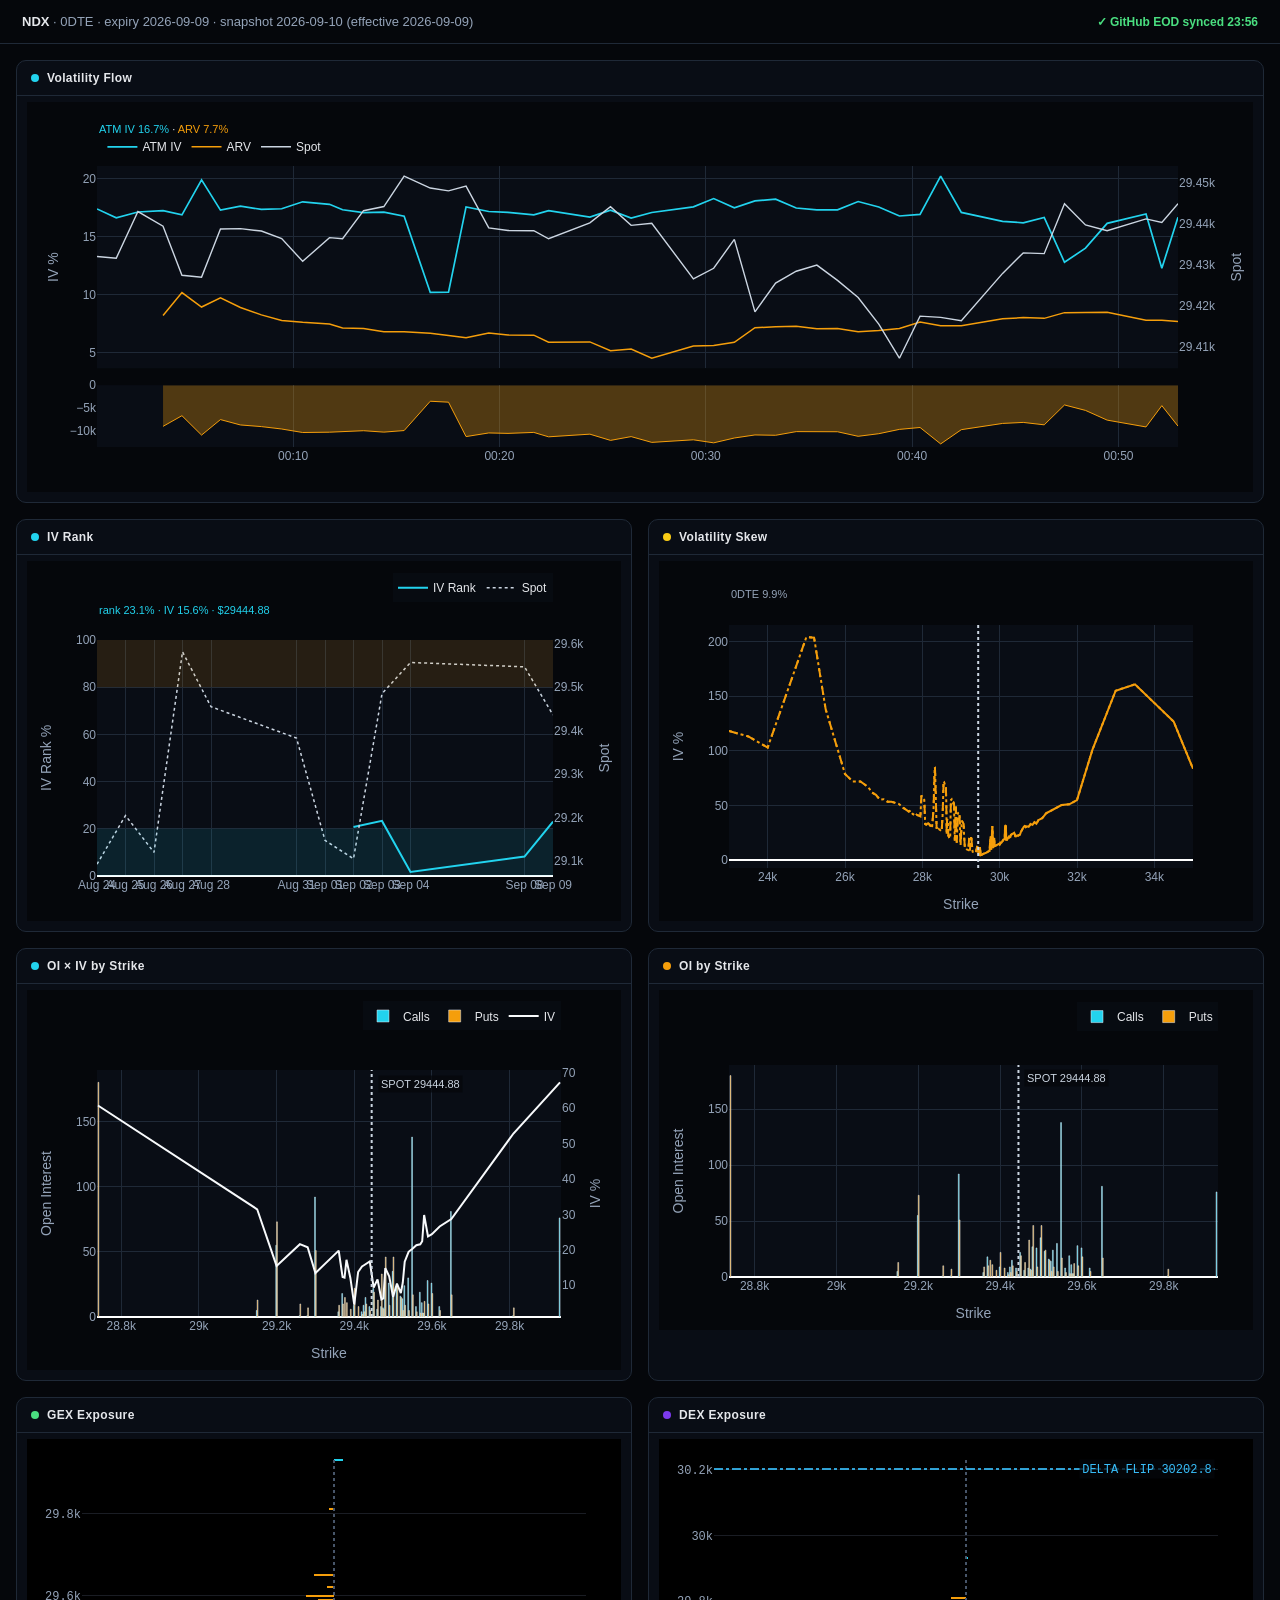
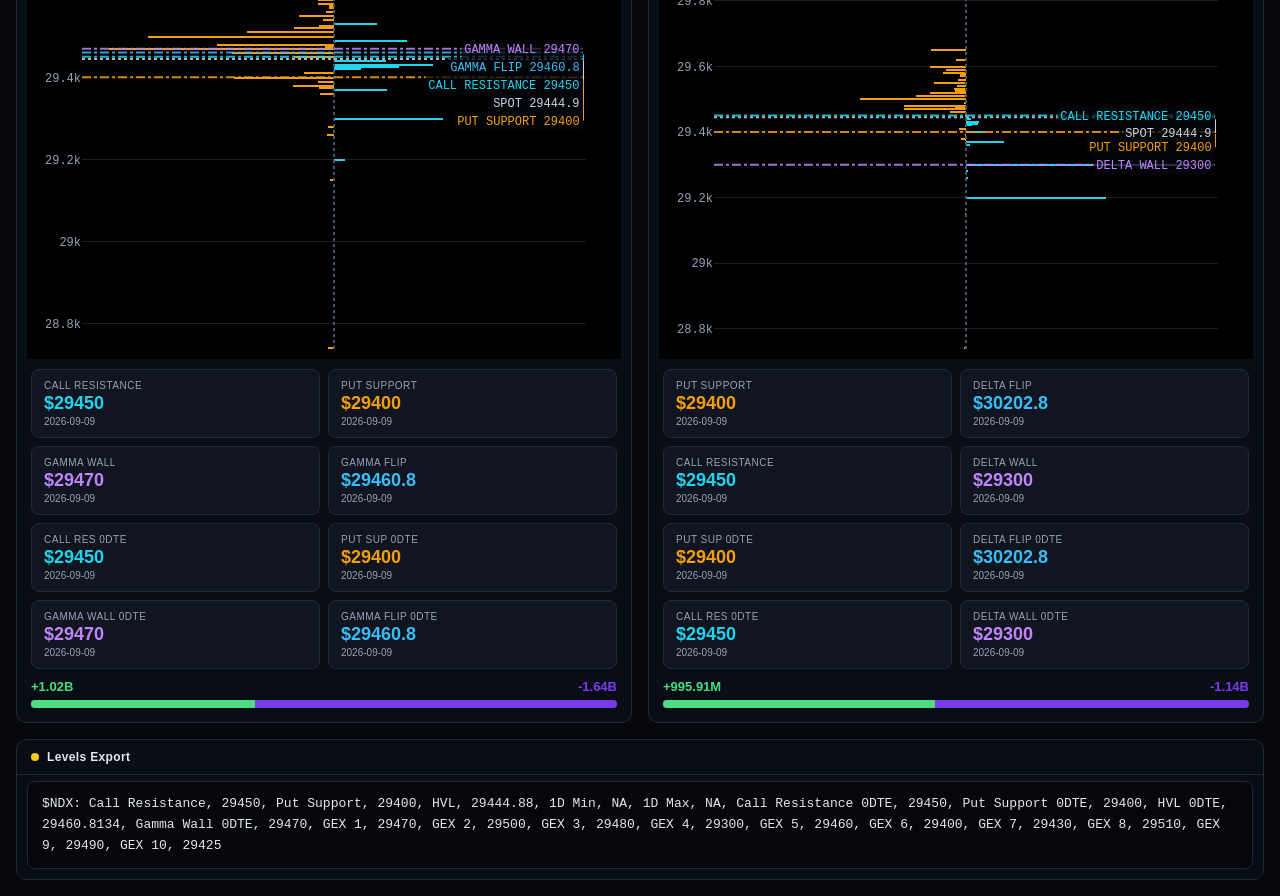
==== dashboard.html @ f83ac9fb "feat: integrate key level summary feature into dashboard - Added key level summary panel to the fron" ====
<!doctype html>
<html>
<head>
<meta charset="utf-8">
<title>NDX Exposure</title>
<style>
  * { box-sizing: border-box; }
  body {
    margin: 0; background: #05070B; color: #E5E7EB;
    font-family: -apple-system, BlinkMacSystemFont, "Segoe UI", sans-serif;
  }
  .topbar {
    display: flex; align-items: center; justify-content: space-between;
    padding: 14px 22px; border-bottom: 1px solid #1F2937;
  }
  .meta { color: #94A3B8; font-size: 13px; }
  .meta b { color: #E5E7EB; }
  .sync-badge { font-size: 12px; font-weight: 600; }
  .panel-grid { padding: 16px; display: flex; flex-direction: column; gap: 16px; }
  .panel-row { display: flex; gap: 16px; }
  .panel-row > .panel { flex: 1; min-width: 0; }
  .panel {
    background: #090D15; border: 1px solid #1F2937; border-radius: 10px;
    overflow: hidden; display: flex; flex-direction: column;
  }
  .panel-header {
    display: flex; align-items: center; gap: 8px; padding: 10px 14px;
    border-bottom: 1px solid #1F2937; font-size: 12px; font-weight: 600;
    letter-spacing: 0.03em; color: #E5E7EB;
  }
  .panel-header .dot { width: 8px; height: 8px; border-radius: 50%; flex-shrink: 0; }
  .panel-body { padding: 6px 10px 10px; }
  .panel-sub { padding: 0 14px 14px; }
  .panel-wide { width: 100%; }
  .cards { display: grid; grid-template-columns: 1fr 1fr; gap: 8px; margin-bottom: 10px; }
  .card {
    background: #10151F; border: 1px solid #1F2937; border-radius: 8px; padding: 10px 12px;
  }
  .card-label { font-size: 10px; color: #94A3B8; letter-spacing: 0.05em; }
  .card-value { font-size: 18px; font-weight: 700; margin-top: 2px; }
  .card-date { font-size: 10px; color: #94A3B8; margin-top: 2px; }
  .balance-labels { display: flex; justify-content: space-between; font-size: 13px; font-weight: 700; }
  .balance-bar {
    height: 8px; border-radius: 4px; background: #7C3AED; margin-top: 6px; overflow: hidden;
  }
  .balance-fill { height: 100%; background: #4ADE80; }
  .export-line {
    margin: 0; padding: 12px 14px; background: #05070B; border: 1px solid #1F2937;
    border-radius: 8px; color: #E5E7EB; font-family: Menlo, Consolas, monospace;
    font-size: 13px; line-height: 1.6; white-space: pre-wrap; overflow-wrap: anywhere;
  }
</style>
</head>
<body>
<div class="topbar">
  <div class="meta"><b>NDX</b> &middot; 0DTE &middot; expiry 2026-09-09 &middot; snapshot 2026-09-10 (effective 2026-09-09)</div>
  <div class="sync-badge" style="color:#4ADE80">&#10003; GitHub EOD synced 23:56</div>
</div>
<div class="panel-grid">
    <div class="panel panel-wide">
      <div class="panel-header"><span class="dot" style="background:#22D3EE"></span>Volatility Flow</div>
      <div class="panel-body"><div>                        <script type="text/javascript">window.PlotlyConfig = {MathJaxConfig: 'local'};</script>
        <script charset="utf-8" src="https://cdn.plot.ly/plotly-2.35.2.min.js"></script>                <div id="vol-flow-plot" class="plotly-graph-div" style="height:390px; width:100%;"></div>            <script type="text/javascript">                                    window.PLOTLYENV=window.PLOTLYENV || {};                                    if (document.getElementById("vol-flow-plot")) {                    Plotly.newPlot(                        "vol-flow-plot",                        [{"hovertemplate":"%{x}\u003cbr\u003eATM IV %{y:.1f}%\u003cextra\u003e\u003c\u002fextra\u003e","line":{"color":"#22D3EE","width":1.7},"mode":"lines","name":"ATM IV","x":["2026-09-10T00:00:30","2026-09-10T00:01:26","2026-09-10T00:02:29","2026-09-10T00:03:42","2026-09-10T00:04:37","2026-09-10T00:05:34","2026-09-10T00:06:29","2026-09-10T00:07:27","2026-09-10T00:08:28","2026-09-10T00:09:27","2026-09-10T00:10:28","2026-09-10T00:11:46","2026-09-10T00:12:24","2026-09-10T00:13:25","2026-09-10T00:14:24","2026-09-10T00:15:23","2026-09-10T00:16:39","2026-09-10T00:17:32","2026-09-10T00:18:23","2026-09-10T00:19:29","2026-09-10T00:20:25","2026-09-10T00:21:40","2026-09-10T00:22:23","2026-09-10T00:24:23","2026-09-10T00:25:23","2026-09-10T00:26:23","2026-09-10T00:27:23","2026-09-10T00:29:24","2026-09-10T00:30:23","2026-09-10T00:31:23","2026-09-10T00:32:23","2026-09-10T00:33:23","2026-09-10T00:34:23","2026-09-10T00:35:23","2026-09-10T00:36:23","2026-09-10T00:37:23","2026-09-10T00:38:23","2026-09-10T00:39:23","2026-09-10T00:40:23","2026-09-10T00:41:23","2026-09-10T00:42:23","2026-09-10T00:44:23","2026-09-10T00:45:23","2026-09-10T00:46:24","2026-09-10T00:47:23","2026-09-10T00:48:24","2026-09-10T00:49:27","2026-09-10T00:51:20","2026-09-10T00:52:06","2026-09-10T00:52:53"],"y":[17.375261738529993,16.612296074512088,17.112423671512154,17.229391045109104,16.86745928698927,19.874608502775192,17.273577041681776,17.61489132031186,17.335773961148938,17.389183915054726,17.98880550111596,17.772321204918637,17.302512053454496,17.064539885437092,17.095519473334548,16.749811951399685,10.181704335844488,10.193685006837546,17.551249361296296,17.15512264550478,17.0816154039722,16.865841199097925,17.226195398006126,16.667225689353824,17.268043655619927,16.589137612848926,17.067431950613617,17.55152690129496,18.267109192758042,17.473407704598777,18.064576095718724,18.212080521766666,17.45190539051402,17.29583657766733,17.291868499182282,18.011658884210483,17.541803165987012,16.765,16.90891199790588,20.202486033768626,17.07634494997353,16.3057596879918,16.182918191629913,16.646688521286144,12.78006467995953,13.995148198703204,16.130812420805743,16.940983039319867,12.25947003334479,16.65905568755346],"type":"scatter"},{"hovertemplate":"%{x}\u003cbr\u003eARV %{y:.1f}%\u003cextra\u003e\u003c\u002fextra\u003e","line":{"color":"#F59E0B","width":1.5},"mode":"lines","name":"ARV","x":["2026-09-10T00:00:30","2026-09-10T00:01:26","2026-09-10T00:02:29","2026-09-10T00:03:42","2026-09-10T00:04:37","2026-09-10T00:05:34","2026-09-10T00:06:29","2026-09-10T00:07:27","2026-09-10T00:08:28","2026-09-10T00:09:27","2026-09-10T00:10:28","2026-09-10T00:11:46","2026-09-10T00:12:24","2026-09-10T00:13:25","2026-09-10T00:14:24","2026-09-10T00:15:23","2026-09-10T00:16:39","2026-09-10T00:17:32","2026-09-10T00:18:23","2026-09-10T00:19:29","2026-09-10T00:20:25","2026-09-10T00:21:40","2026-09-10T00:22:23","2026-09-10T00:24:23","2026-09-10T00:25:23","2026-09-10T00:26:23","2026-09-10T00:27:23","2026-09-10T00:29:24","2026-09-10T00:30:23","2026-09-10T00:31:23","2026-09-10T00:32:23","2026-09-10T00:33:23","2026-09-10T00:34:23","2026-09-10T00:35:23","2026-09-10T00:36:23","2026-09-10T00:37:23","2026-09-10T00:38:23","2026-09-10T00:39:23","2026-09-10T00:40:23","2026-09-10T00:41:23","2026-09-10T00:42:23","2026-09-10T00:44:23","2026-09-10T00:45:23","2026-09-10T00:46:24","2026-09-10T00:47:23","2026-09-10T00:48:24","2026-09-10T00:49:27","2026-09-10T00:51:20","2026-09-10T00:52:06","2026-09-10T00:52:53"],"y":[null,null,null,8.191179451647542,10.170408020954929,8.923153093945446,9.722801691716345,8.885575374718675,8.2473728057895,7.7708511956277535,7.601977450106674,7.456322885678371,7.112448640028243,7.074237631983133,6.7968511651546475,6.792999453829858,6.658381396558623,6.462279261023653,6.269566960946821,6.675572460642802,6.5018928703055385,6.5001286978118396,5.895488301038834,5.917897767088265,5.153663997234018,5.304647210334646,4.51291628262316,5.564133738810121,5.616320371062166,5.879624949633171,7.143059280835352,7.2153366304420565,7.262099085073887,7.05206781046068,7.075060377084149,6.794180053741185,6.891407549247636,7.065841369075546,7.6250507195273585,7.315114079703816,7.314557848200985,7.912434591435816,8.010396063005203,7.945645242388901,8.439403101251132,8.460500130803043,8.465961123506984,7.778257457591188,7.772567933921126,7.6706777259145085],"type":"scatter"},{"hovertemplate":"%{x}\u003cbr\u003eSpot $%{y:.2f}\u003cextra\u003e\u003c\u002fextra\u003e","line":{"color":"#CBD5E1","width":1.4},"mode":"lines","name":"Spot","x":["2026-09-10T00:00:30","2026-09-10T00:01:26","2026-09-10T00:02:29","2026-09-10T00:03:42","2026-09-10T00:04:37","2026-09-10T00:05:34","2026-09-10T00:06:29","2026-09-10T00:07:27","2026-09-10T00:08:28","2026-09-10T00:09:27","2026-09-10T00:10:28","2026-09-10T00:11:46","2026-09-10T00:12:24","2026-09-10T00:13:25","2026-09-10T00:14:24","2026-09-10T00:15:23","2026-09-10T00:16:39","2026-09-10T00:17:32","2026-09-10T00:18:23","2026-09-10T00:19:29","2026-09-10T00:20:25","2026-09-10T00:21:40","2026-09-10T00:22:23","2026-09-10T00:24:23","2026-09-10T00:25:23","2026-09-10T00:26:23","2026-09-10T00:27:23","2026-09-10T00:29:24","2026-09-10T00:30:23","2026-09-10T00:31:23","2026-09-10T00:32:23","2026-09-10T00:33:23","2026-09-10T00:34:23","2026-09-10T00:35:23","2026-09-10T00:36:23","2026-09-10T00:37:23","2026-09-10T00:38:23","2026-09-10T00:39:23","2026-09-10T00:40:23","2026-09-10T00:41:23","2026-09-10T00:42:23","2026-09-10T00:44:23","2026-09-10T00:45:23","2026-09-10T00:46:24","2026-09-10T00:47:23","2026-09-10T00:48:24","2026-09-10T00:49:27","2026-09-10T00:51:20","2026-09-10T00:52:06","2026-09-10T00:52:53"],"y":[29431.96,29431.557,29442.934,29439.35,29427.383,29426.92,29438.682,29438.76,29438.172,29436.322,29430.785,29436.564,29436.297,29443.148,29444.164,29451.592,29448.674,29447.996,29449.156,29438.945,29438.312,29438.254,29436.295,29440.182,29444.115,29439.568,29440.086,29426.49,29429.082,29436.152,29418.44,29425.46,29428.357,29429.855,29426.127,29421.936,29415.459,29407.12,29417.398,29417.092,29416.277,29427.832,29432.844,29432.658,29444.832,29439.672,29438.264,29441.152,29440.28,29444.883],"yaxis":"y2","type":"scatter"},{"fill":"tozeroy","fillcolor":"rgba(245,158,11,0.30)","hoverinfo":"skip","line":{"color":"#F59E0B","width":1},"mode":"lines","name":"ARV - IV","showlegend":false,"x":["2026-09-10T00:00:30","2026-09-10T00:01:26","2026-09-10T00:02:29","2026-09-10T00:03:42","2026-09-10T00:04:37","2026-09-10T00:05:34","2026-09-10T00:06:29","2026-09-10T00:07:27","2026-09-10T00:08:28","2026-09-10T00:09:27","2026-09-10T00:10:28","2026-09-10T00:11:46","2026-09-10T00:12:24","2026-09-10T00:13:25","2026-09-10T00:14:24","2026-09-10T00:15:23","2026-09-10T00:16:39","2026-09-10T00:17:32","2026-09-10T00:18:23","2026-09-10T00:19:29","2026-09-10T00:20:25","2026-09-10T00:21:40","2026-09-10T00:22:23","2026-09-10T00:24:23","2026-09-10T00:25:23","2026-09-10T00:26:23","2026-09-10T00:27:23","2026-09-10T00:29:24","2026-09-10T00:30:23","2026-09-10T00:31:23","2026-09-10T00:32:23","2026-09-10T00:33:23","2026-09-10T00:34:23","2026-09-10T00:35:23","2026-09-10T00:36:23","2026-09-10T00:37:23","2026-09-10T00:38:23","2026-09-10T00:39:23","2026-09-10T00:40:23","2026-09-10T00:41:23","2026-09-10T00:42:23","2026-09-10T00:44:23","2026-09-10T00:45:23","2026-09-10T00:46:24","2026-09-10T00:47:23","2026-09-10T00:48:24","2026-09-10T00:49:27","2026-09-10T00:51:20","2026-09-10T00:52:06","2026-09-10T00:52:53"],"y":[null,null,null,-9038.211593461561,-6697.051266034341,-10951.455408829746,-7550.775349965431,-8729.315945593184,-9088.40115535944,-9618.332719426973,-10386.828051009285,-10315.998319240265,-10190.063413426251,-9990.30225345396,-10298.6683081799,-9956.812497569828,-3523.3229392858652,-3731.4057458138927,-11281.682400349475,-10479.550184861979,-10579.722533666662,-10365.712501286087,-11330.707096967291,-10749.327922265558,-12114.37965838591,-11284.490402514279,-12554.515667990458,-11987.39316248484,-12650.788821695876,-11593.782754965605,-10921.516814883373,-10996.74389132461,-10189.806305440134,-10243.76876720665,-10216.808122098133,-11217.4788304693,-10650.395616739377,-9699.158630924454,-9283.86127837852,-12887.371954064809,-9761.787101772548,-8393.325096555984,-8172.52212862471,-8701.043278897243,-4340.661578708397,-5534.648067900161,-7664.851297298758,-9162.725581728679,-4486.902099423664,-8988.377961638953],"yaxis":"y3","type":"scatter"}],                        {"template":{"data":{"histogram2dcontour":[{"type":"histogram2dcontour","colorbar":{"outlinewidth":0,"ticks":""},"colorscale":[[0.0,"#0d0887"],[0.1111111111111111,"#46039f"],[0.2222222222222222,"#7201a8"],[0.3333333333333333,"#9c179e"],[0.4444444444444444,"#bd3786"],[0.5555555555555556,"#d8576b"],[0.6666666666666666,"#ed7953"],[0.7777777777777778,"#fb9f3a"],[0.8888888888888888,"#fdca26"],[1.0,"#f0f921"]]}],"choropleth":[{"type":"choropleth","colorbar":{"outlinewidth":0,"ticks":""}}],"histogram2d":[{"type":"histogram2d","colorbar":{"outlinewidth":0,"ticks":""},"colorscale":[[0.0,"#0d0887"],[0.1111111111111111,"#46039f"],[0.2222222222222222,"#7201a8"],[0.3333333333333333,"#9c179e"],[0.4444444444444444,"#bd3786"],[0.5555555555555556,"#d8576b"],[0.6666666666666666,"#ed7953"],[0.7777777777777778,"#fb9f3a"],[0.8888888888888888,"#fdca26"],[1.0,"#f0f921"]]}],"heatmap":[{"type":"heatmap","colorbar":{"outlinewidth":0,"ticks":""},"colorscale":[[0.0,"#0d0887"],[0.1111111111111111,"#46039f"],[0.2222222222222222,"#7201a8"],[0.3333333333333333,"#9c179e"],[0.4444444444444444,"#bd3786"],[0.5555555555555556,"#d8576b"],[0.6666666666666666,"#ed7953"],[0.7777777777777778,"#fb9f3a"],[0.8888888888888888,"#fdca26"],[1.0,"#f0f921"]]}],"heatmapgl":[{"type":"heatmapgl","colorbar":{"outlinewidth":0,"ticks":""},"colorscale":[[0.0,"#0d0887"],[0.1111111111111111,"#46039f"],[0.2222222222222222,"#7201a8"],[0.3333333333333333,"#9c179e"],[0.4444444444444444,"#bd3786"],[0.5555555555555556,"#d8576b"],[0.6666666666666666,"#ed7953"],[0.7777777777777778,"#fb9f3a"],[0.8888888888888888,"#fdca26"],[1.0,"#f0f921"]]}],"contourcarpet":[{"type":"contourcarpet","colorbar":{"outlinewidth":0,"ticks":""}}],"contour":[{"type":"contour","colorbar":{"outlinewidth":0,"ticks":""},"colorscale":[[0.0,"#0d0887"],[0.1111111111111111,"#46039f"],[0.2222222222222222,"#7201a8"],[0.3333333333333333,"#9c179e"],[0.4444444444444444,"#bd3786"],[0.5555555555555556,"#d8576b"],[0.6666666666666666,"#ed7953"],[0.7777777777777778,"#fb9f3a"],[0.8888888888888888,"#fdca26"],[1.0,"#f0f921"]]}],"surface":[{"type":"surface","colorbar":{"outlinewidth":0,"ticks":""},"colorscale":[[0.0,"#0d0887"],[0.1111111111111111,"#46039f"],[0.2222222222222222,"#7201a8"],[0.3333333333333333,"#9c179e"],[0.4444444444444444,"#bd3786"],[0.5555555555555556,"#d8576b"],[0.6666666666666666,"#ed7953"],[0.7777777777777778,"#fb9f3a"],[0.8888888888888888,"#fdca26"],[1.0,"#f0f921"]]}],"mesh3d":[{"type":"mesh3d","colorbar":{"outlinewidth":0,"ticks":""}}],"scatter":[{"fillpattern":{"fillmode":"overlay","size":10,"solidity":0.2},"type":"scatter"}],"parcoords":[{"type":"parcoords","line":{"colorbar":{"outlinewidth":0,"ticks":""}}}],"scatterpolargl":[{"type":"scatterpolargl","marker":{"colorbar":{"outlinewidth":0,"ticks":""}}}],"bar":[{"error_x":{"color":"#2a3f5f"},"error_y":{"color":"#2a3f5f"},"marker":{"line":{"color":"#E5ECF6","width":0.5},"pattern":{"fillmode":"overlay","size":10,"solidity":0.2}},"type":"bar"}],"scattergeo":[{"type":"scattergeo","marker":{"colorbar":{"outlinewidth":0,"ticks":""}}}],"scatterpolar":[{"type":"scatterpolar","marker":{"colorbar":{"outlinewidth":0,"ticks":""}}}],"histogram":[{"marker":{"pattern":{"fillmode":"overlay","size":10,"solidity":0.2}},"type":"histogram"}],"scattergl":[{"type":"scattergl","marker":{"colorbar":{"outlinewidth":0,"ticks":""}}}],"scatter3d":[{"type":"scatter3d","line":{"colorbar":{"outlinewidth":0,"ticks":""}},"marker":{"colorbar":{"outlinewidth":0,"ticks":""}}}],"scattermapbox":[{"type":"scattermapbox","marker":{"colorbar":{"outlinewidth":0,"ticks":""}}}],"scatterternary":[{"type":"scatterternary","marker":{"colorbar":{"outlinewidth":0,"ticks":""}}}],"scattercarpet":[{"type":"scattercarpet","marker":{"colorbar":{"outlinewidth":0,"ticks":""}}}],"carpet":[{"aaxis":{"endlinecolor":"#2a3f5f","gridcolor":"white","linecolor":"white","minorgridcolor":"white","startlinecolor":"#2a3f5f"},"baxis":{"endlinecolor":"#2a3f5f","gridcolor":"white","linecolor":"white","minorgridcolor":"white","startlinecolor":"#2a3f5f"},"type":"carpet"}],"table":[{"cells":{"fill":{"color":"#EBF0F8"},"line":{"color":"white"}},"header":{"fill":{"color":"#C8D4E3"},"line":{"color":"white"}},"type":"table"}],"barpolar":[{"marker":{"line":{"color":"#E5ECF6","width":0.5},"pattern":{"fillmode":"overlay","size":10,"solidity":0.2}},"type":"barpolar"}],"pie":[{"automargin":true,"type":"pie"}]},"layout":{"autotypenumbers":"strict","colorway":["#636efa","#EF553B","#00cc96","#ab63fa","#FFA15A","#19d3f3","#FF6692","#B6E880","#FF97FF","#FECB52"],"font":{"color":"#2a3f5f"},"hovermode":"closest","hoverlabel":{"align":"left"},"paper_bgcolor":"white","plot_bgcolor":"#E5ECF6","polar":{"bgcolor":"#E5ECF6","angularaxis":{"gridcolor":"white","linecolor":"white","ticks":""},"radialaxis":{"gridcolor":"white","linecolor":"white","ticks":""}},"ternary":{"bgcolor":"#E5ECF6","aaxis":{"gridcolor":"white","linecolor":"white","ticks":""},"baxis":{"gridcolor":"white","linecolor":"white","ticks":""},"caxis":{"gridcolor":"white","linecolor":"white","ticks":""}},"coloraxis":{"colorbar":{"outlinewidth":0,"ticks":""}},"colorscale":{"sequential":[[0.0,"#0d0887"],[0.1111111111111111,"#46039f"],[0.2222222222222222,"#7201a8"],[0.3333333333333333,"#9c179e"],[0.4444444444444444,"#bd3786"],[0.5555555555555556,"#d8576b"],[0.6666666666666666,"#ed7953"],[0.7777777777777778,"#fb9f3a"],[0.8888888888888888,"#fdca26"],[1.0,"#f0f921"]],"sequentialminus":[[0.0,"#0d0887"],[0.1111111111111111,"#46039f"],[0.2222222222222222,"#7201a8"],[0.3333333333333333,"#9c179e"],[0.4444444444444444,"#bd3786"],[0.5555555555555556,"#d8576b"],[0.6666666666666666,"#ed7953"],[0.7777777777777778,"#fb9f3a"],[0.8888888888888888,"#fdca26"],[1.0,"#f0f921"]],"diverging":[[0,"#8e0152"],[0.1,"#c51b7d"],[0.2,"#de77ae"],[0.3,"#f1b6da"],[0.4,"#fde0ef"],[0.5,"#f7f7f7"],[0.6,"#e6f5d0"],[0.7,"#b8e186"],[0.8,"#7fbc41"],[0.9,"#4d9221"],[1,"#276419"]]},"xaxis":{"gridcolor":"white","linecolor":"white","ticks":"","title":{"standoff":15},"zerolinecolor":"white","automargin":true,"zerolinewidth":2},"yaxis":{"gridcolor":"white","linecolor":"white","ticks":"","title":{"standoff":15},"zerolinecolor":"white","automargin":true,"zerolinewidth":2},"scene":{"xaxis":{"backgroundcolor":"#E5ECF6","gridcolor":"white","linecolor":"white","showbackground":true,"ticks":"","zerolinecolor":"white","gridwidth":2},"yaxis":{"backgroundcolor":"#E5ECF6","gridcolor":"white","linecolor":"white","showbackground":true,"ticks":"","zerolinecolor":"white","gridwidth":2},"zaxis":{"backgroundcolor":"#E5ECF6","gridcolor":"white","linecolor":"white","showbackground":true,"ticks":"","zerolinecolor":"white","gridwidth":2}},"shapedefaults":{"line":{"color":"#2a3f5f"}},"annotationdefaults":{"arrowcolor":"#2a3f5f","arrowhead":0,"arrowwidth":1},"geo":{"bgcolor":"white","landcolor":"#E5ECF6","subunitcolor":"white","showland":true,"showlakes":true,"lakecolor":"white"},"title":{"x":0.05},"mapbox":{"style":"light"}}},"annotations":[{"font":{"size":11},"showarrow":false,"text":"\u003cspan style='color:#22D3EE'\u003eATM IV 16.7%\u003c\u002fspan\u003e · \u003cspan style='color:#F59E0B'\u003eARV 7.7%\u003c\u002fspan\u003e","x":0,"xanchor":"left","xref":"paper","y":1.16,"yref":"paper"}],"title":{"font":{"color":"#E5E7EB","size":13},"text":"","x":0},"font":{"color":"#E5E7EB"},"margin":{"l":70,"r":60,"t":64,"b":45},"hoverlabel":{"font":{"color":"#E5E7EB"},"bgcolor":"rgba(5,7,11,0.9)"},"legend":{"orientation":"h","x":0.005,"xanchor":"left","y":1.12,"bgcolor":"rgba(0,0,0,0)"},"xaxis":{"gridcolor":"#1F2937","color":"#94A3B8","title":{},"tickformat":"%H:%M","tickangle":0,"nticks":9,"anchor":"y3"},"yaxis":{"gridcolor":"#1F2937","color":"#94A3B8","title":{"text":"IV %"},"domain":[0.28,1]},"yaxis2":{"title":{"text":"Spot"},"overlaying":"y","side":"right","color":"#94A3B8","showgrid":false,"domain":[0.28,1]},"yaxis3":{"title":{"text":""},"domain":[0,0.22],"color":"#94A3B8","showgrid":false,"zeroline":false},"paper_bgcolor":"#05070B","plot_bgcolor":"#090D15","height":390,"hovermode":"x unified","dragmode":"pan","showlegend":true},                        {"displaylogo": false, "displayModeBar": false, "scrollZoom": true, "modeBarButtonsToRemove": ["lasso2d", "select2d"], "responsive": true}                    )                };                            </script>        </div></div>
    </div>
    <div class="panel-row">
      <div class="panel">
        <div class="panel-header"><span class="dot" style="background:#22D3EE"></span>IV Rank</div>
        <div class="panel-body"><div>                            <div id="iv-rank-plot" class="plotly-graph-div" style="height:360px; width:100%;"></div>            <script type="text/javascript">                                    window.PLOTLYENV=window.PLOTLYENV || {};                                    if (document.getElementById("iv-rank-plot")) {                    Plotly.newPlot(                        "iv-rank-plot",                        [{"customdata":[[17.312574775882755,29092.135,null,"Aug 24"],[14.19150292044386,29204.291,null,"Aug 25"],[17.474022527589593,29119.418,null,"Aug 26"],[17.298161429451063,29581.55,null,"Aug 27"],[27.945888736354828,29454.959,null,"Aug 28"],[16.308429773479773,29382.773,null,"Aug 31"],[21.68783606502413,29147.05,null,"Sep 01"],[17.04327915983138,29104.717,20.73357747525597,"Sep 02"],[17.40313714126219,29485.088,23.349891909409255,"Sep 03"],[14.431433986901004,29556.93,1.7443968030880281,"Sep 04"],[15.325065155018427,29546.93,8.241460213099964,"Sep 08"],[17.364636522261097,29436.1,23.06997669170063,"Sep 09"]],"hovertemplate":"%{customdata[3]}\u003cextra\u003e\u003c\u002fextra\u003e","line":{"color":"#22D3EE","width":2},"mode":"lines","name":"IV Rank","x":["2026-08-24T00:00:00","2026-08-25T00:00:00","2026-08-26T00:00:00","2026-08-27T00:00:00","2026-08-28T00:00:00","2026-08-31T00:00:00","2026-09-01T00:00:00","2026-09-02T00:00:00","2026-09-03T00:00:00","2026-09-04T00:00:00","2026-09-08T00:00:00","2026-09-09T00:00:00"],"y":[null,null,null,null,null,null,null,20.73357747525597,23.349891909409255,1.7443968030880281,8.241460213099964,23.06997669170063],"type":"scatter"},{"hoverinfo":"skip","line":{"color":"#CBD5E1","dash":"dot","width":1.5},"mode":"lines","name":"Spot","x":["2026-08-24T00:00:00","2026-08-25T00:00:00","2026-08-26T00:00:00","2026-08-27T00:00:00","2026-08-28T00:00:00","2026-08-31T00:00:00","2026-09-01T00:00:00","2026-09-02T00:00:00","2026-09-03T00:00:00","2026-09-04T00:00:00","2026-09-08T00:00:00","2026-09-09T00:00:00"],"y":[29092.135,29204.291,29119.418,29581.55,29454.959,29382.773,29147.05,29104.717,29485.088,29556.93,29546.93,29436.1],"yaxis":"y2","type":"scatter"}],                        {"template":{"data":{"histogram2dcontour":[{"type":"histogram2dcontour","colorbar":{"outlinewidth":0,"ticks":""},"colorscale":[[0.0,"#0d0887"],[0.1111111111111111,"#46039f"],[0.2222222222222222,"#7201a8"],[0.3333333333333333,"#9c179e"],[0.4444444444444444,"#bd3786"],[0.5555555555555556,"#d8576b"],[0.6666666666666666,"#ed7953"],[0.7777777777777778,"#fb9f3a"],[0.8888888888888888,"#fdca26"],[1.0,"#f0f921"]]}],"choropleth":[{"type":"choropleth","colorbar":{"outlinewidth":0,"ticks":""}}],"histogram2d":[{"type":"histogram2d","colorbar":{"outlinewidth":0,"ticks":""},"colorscale":[[0.0,"#0d0887"],[0.1111111111111111,"#46039f"],[0.2222222222222222,"#7201a8"],[0.3333333333333333,"#9c179e"],[0.4444444444444444,"#bd3786"],[0.5555555555555556,"#d8576b"],[0.6666666666666666,"#ed7953"],[0.7777777777777778,"#fb9f3a"],[0.8888888888888888,"#fdca26"],[1.0,"#f0f921"]]}],"heatmap":[{"type":"heatmap","colorbar":{"outlinewidth":0,"ticks":""},"colorscale":[[0.0,"#0d0887"],[0.1111111111111111,"#46039f"],[0.2222222222222222,"#7201a8"],[0.3333333333333333,"#9c179e"],[0.4444444444444444,"#bd3786"],[0.5555555555555556,"#d8576b"],[0.6666666666666666,"#ed7953"],[0.7777777777777778,"#fb9f3a"],[0.8888888888888888,"#fdca26"],[1.0,"#f0f921"]]}],"heatmapgl":[{"type":"heatmapgl","colorbar":{"outlinewidth":0,"ticks":""},"colorscale":[[0.0,"#0d0887"],[0.1111111111111111,"#46039f"],[0.2222222222222222,"#7201a8"],[0.3333333333333333,"#9c179e"],[0.4444444444444444,"#bd3786"],[0.5555555555555556,"#d8576b"],[0.6666666666666666,"#ed7953"],[0.7777777777777778,"#fb9f3a"],[0.8888888888888888,"#fdca26"],[1.0,"#f0f921"]]}],"contourcarpet":[{"type":"contourcarpet","colorbar":{"outlinewidth":0,"ticks":""}}],"contour":[{"type":"contour","colorbar":{"outlinewidth":0,"ticks":""},"colorscale":[[0.0,"#0d0887"],[0.1111111111111111,"#46039f"],[0.2222222222222222,"#7201a8"],[0.3333333333333333,"#9c179e"],[0.4444444444444444,"#bd3786"],[0.5555555555555556,"#d8576b"],[0.6666666666666666,"#ed7953"],[0.7777777777777778,"#fb9f3a"],[0.8888888888888888,"#fdca26"],[1.0,"#f0f921"]]}],"surface":[{"type":"surface","colorbar":{"outlinewidth":0,"ticks":""},"colorscale":[[0.0,"#0d0887"],[0.1111111111111111,"#46039f"],[0.2222222222222222,"#7201a8"],[0.3333333333333333,"#9c179e"],[0.4444444444444444,"#bd3786"],[0.5555555555555556,"#d8576b"],[0.6666666666666666,"#ed7953"],[0.7777777777777778,"#fb9f3a"],[0.8888888888888888,"#fdca26"],[1.0,"#f0f921"]]}],"mesh3d":[{"type":"mesh3d","colorbar":{"outlinewidth":0,"ticks":""}}],"scatter":[{"fillpattern":{"fillmode":"overlay","size":10,"solidity":0.2},"type":"scatter"}],"parcoords":[{"type":"parcoords","line":{"colorbar":{"outlinewidth":0,"ticks":""}}}],"scatterpolargl":[{"type":"scatterpolargl","marker":{"colorbar":{"outlinewidth":0,"ticks":""}}}],"bar":[{"error_x":{"color":"#2a3f5f"},"error_y":{"color":"#2a3f5f"},"marker":{"line":{"color":"#E5ECF6","width":0.5},"pattern":{"fillmode":"overlay","size":10,"solidity":0.2}},"type":"bar"}],"scattergeo":[{"type":"scattergeo","marker":{"colorbar":{"outlinewidth":0,"ticks":""}}}],"scatterpolar":[{"type":"scatterpolar","marker":{"colorbar":{"outlinewidth":0,"ticks":""}}}],"histogram":[{"marker":{"pattern":{"fillmode":"overlay","size":10,"solidity":0.2}},"type":"histogram"}],"scattergl":[{"type":"scattergl","marker":{"colorbar":{"outlinewidth":0,"ticks":""}}}],"scatter3d":[{"type":"scatter3d","line":{"colorbar":{"outlinewidth":0,"ticks":""}},"marker":{"colorbar":{"outlinewidth":0,"ticks":""}}}],"scattermapbox":[{"type":"scattermapbox","marker":{"colorbar":{"outlinewidth":0,"ticks":""}}}],"scatterternary":[{"type":"scatterternary","marker":{"colorbar":{"outlinewidth":0,"ticks":""}}}],"scattercarpet":[{"type":"scattercarpet","marker":{"colorbar":{"outlinewidth":0,"ticks":""}}}],"carpet":[{"aaxis":{"endlinecolor":"#2a3f5f","gridcolor":"white","linecolor":"white","minorgridcolor":"white","startlinecolor":"#2a3f5f"},"baxis":{"endlinecolor":"#2a3f5f","gridcolor":"white","linecolor":"white","minorgridcolor":"white","startlinecolor":"#2a3f5f"},"type":"carpet"}],"table":[{"cells":{"fill":{"color":"#EBF0F8"},"line":{"color":"white"}},"header":{"fill":{"color":"#C8D4E3"},"line":{"color":"white"}},"type":"table"}],"barpolar":[{"marker":{"line":{"color":"#E5ECF6","width":0.5},"pattern":{"fillmode":"overlay","size":10,"solidity":0.2}},"type":"barpolar"}],"pie":[{"automargin":true,"type":"pie"}]},"layout":{"autotypenumbers":"strict","colorway":["#636efa","#EF553B","#00cc96","#ab63fa","#FFA15A","#19d3f3","#FF6692","#B6E880","#FF97FF","#FECB52"],"font":{"color":"#2a3f5f"},"hovermode":"closest","hoverlabel":{"align":"left"},"paper_bgcolor":"white","plot_bgcolor":"#E5ECF6","polar":{"bgcolor":"#E5ECF6","angularaxis":{"gridcolor":"white","linecolor":"white","ticks":""},"radialaxis":{"gridcolor":"white","linecolor":"white","ticks":""}},"ternary":{"bgcolor":"#E5ECF6","aaxis":{"gridcolor":"white","linecolor":"white","ticks":""},"baxis":{"gridcolor":"white","linecolor":"white","ticks":""},"caxis":{"gridcolor":"white","linecolor":"white","ticks":""}},"coloraxis":{"colorbar":{"outlinewidth":0,"ticks":""}},"colorscale":{"sequential":[[0.0,"#0d0887"],[0.1111111111111111,"#46039f"],[0.2222222222222222,"#7201a8"],[0.3333333333333333,"#9c179e"],[0.4444444444444444,"#bd3786"],[0.5555555555555556,"#d8576b"],[0.6666666666666666,"#ed7953"],[0.7777777777777778,"#fb9f3a"],[0.8888888888888888,"#fdca26"],[1.0,"#f0f921"]],"sequentialminus":[[0.0,"#0d0887"],[0.1111111111111111,"#46039f"],[0.2222222222222222,"#7201a8"],[0.3333333333333333,"#9c179e"],[0.4444444444444444,"#bd3786"],[0.5555555555555556,"#d8576b"],[0.6666666666666666,"#ed7953"],[0.7777777777777778,"#fb9f3a"],[0.8888888888888888,"#fdca26"],[1.0,"#f0f921"]],"diverging":[[0,"#8e0152"],[0.1,"#c51b7d"],[0.2,"#de77ae"],[0.3,"#f1b6da"],[0.4,"#fde0ef"],[0.5,"#f7f7f7"],[0.6,"#e6f5d0"],[0.7,"#b8e186"],[0.8,"#7fbc41"],[0.9,"#4d9221"],[1,"#276419"]]},"xaxis":{"gridcolor":"white","linecolor":"white","ticks":"","title":{"standoff":15},"zerolinecolor":"white","automargin":true,"zerolinewidth":2},"yaxis":{"gridcolor":"white","linecolor":"white","ticks":"","title":{"standoff":15},"zerolinecolor":"white","automargin":true,"zerolinewidth":2},"scene":{"xaxis":{"backgroundcolor":"#E5ECF6","gridcolor":"white","linecolor":"white","showbackground":true,"ticks":"","zerolinecolor":"white","gridwidth":2},"yaxis":{"backgroundcolor":"#E5ECF6","gridcolor":"white","linecolor":"white","showbackground":true,"ticks":"","zerolinecolor":"white","gridwidth":2},"zaxis":{"backgroundcolor":"#E5ECF6","gridcolor":"white","linecolor":"white","showbackground":true,"ticks":"","zerolinecolor":"white","gridwidth":2}},"shapedefaults":{"line":{"color":"#2a3f5f"}},"annotationdefaults":{"arrowcolor":"#2a3f5f","arrowhead":0,"arrowwidth":1},"geo":{"bgcolor":"white","landcolor":"#E5ECF6","subunitcolor":"white","showland":true,"showlakes":true,"lakecolor":"white"},"title":{"x":0.05},"mapbox":{"style":"light"}}},"shapes":[{"fillcolor":"rgba(34,211,238,0.10)","line":{"width":0},"type":"rect","x0":0,"x1":1,"xref":"x domain","y0":0,"y1":20,"yref":"y"},{"fillcolor":"rgba(245,158,11,0.12)","line":{"width":0},"type":"rect","x0":0,"x1":1,"xref":"x domain","y0":80,"y1":100,"yref":"y"}],"annotations":[{"font":{"color":"#22D3EE","size":11},"showarrow":false,"text":"rank 23.1% · IV 15.6% · $29444.88","x":0,"xanchor":"left","xref":"paper","y":1.16,"yref":"paper"}],"title":{"font":{"color":"#E5E7EB","size":13},"text":"","x":0},"font":{"color":"#E5E7EB"},"margin":{"l":70,"r":60,"t":64,"b":45},"hoverlabel":{"font":{"color":"#E5E7EB"},"bgcolor":"rgba(5,7,11,0.9)"},"legend":{"orientation":"h","y":1.16,"x":1,"xanchor":"right","yanchor":"bottom","bgcolor":"rgba(9,13,21,0.70)"},"xaxis":{"gridcolor":"#1F2937","color":"#94A3B8","title":{},"tickformat":"%b %d","tickangle":0,"nticks":6,"fixedrange":true,"tickmode":"array","tickvals":["2026-08-24T00:00:00","2026-08-25T00:00:00","2026-08-26T00:00:00","2026-08-27T00:00:00","2026-08-28T00:00:00","2026-08-31T00:00:00","2026-09-01T00:00:00","2026-09-02T00:00:00","2026-09-03T00:00:00","2026-09-04T00:00:00","2026-09-08T00:00:00","2026-09-09T00:00:00"],"ticktext":["Aug 24","Aug 25","Aug 26","Aug 27","Aug 28","Aug 31","Sep 01","Sep 02","Sep 03","Sep 04","Sep 08","Sep 09"]},"yaxis":{"gridcolor":"#1F2937","color":"#94A3B8","title":{"text":"IV Rank %"},"range":[0,100],"fixedrange":true},"yaxis2":{"title":{"text":"Spot"},"overlaying":"y","side":"right","color":"#94A3B8","showgrid":false,"fixedrange":true},"paper_bgcolor":"#05070B","plot_bgcolor":"#090D15","height":360,"hovermode":"x unified","dragmode":false,"showlegend":true},                        {"displaylogo": false, "displayModeBar": false, "scrollZoom": false, "modeBarButtonsToRemove": ["lasso2d", "select2d"], "responsive": true}                    )                };                            </script>        </div></div>
      </div>
      <div class="panel">
        <div class="panel-header"><span class="dot" style="background:#FACC15"></span>Volatility Skew</div>
        <div class="panel-body"><div>                            <div id="vol-skew-plot" class="plotly-graph-div" style="height:360px; width:100%;"></div>            <script type="text/javascript">                                    window.PLOTLYENV=window.PLOTLYENV || {};                                    if (document.getElementById("vol-skew-plot")) {                    Plotly.newPlot(                        "vol-skew-plot",                        [{"hovertemplate":"\u003cspan style='color:#94A3B8'\u003estrike %{x:g}\u003c\u002fspan\u003e\u003cbr\u003e\u003cspan style='color:#F59E0B'\u003e0DTE C\u003c\u002fspan\u003e %{y:.1f}% IV\u003cextra\u003e\u003c\u002fextra\u003e","line":{"color":"#F59E0B","dash":"solid","width":2},"mode":"lines","name":"0DTE C","showlegend":false,"x":[29440.0,29450.0,29460.0,29470.0,29475.0,29480.0,29490.0,29500.0,29510.0,29520.0,29525.0,29530.0,29540.0,29550.0,29560.0,29570.0,29575.0,29580.0,29590.0,29600.0,29610.0,29620.0,29625.0,29630.0,29640.0,29650.0,29660.0,29670.0,29675.0,29680.0,29690.0,29700.0,29710.0,29720.0,29725.0,29730.0,29740.0,29750.0,29760.0,29770.0,29775.0,29780.0,29790.0,29800.0,29810.0,29820.0,29825.0,29830.0,29840.0,29850.0,29860.0,29870.0,29875.0,29880.0,29890.0,29900.0,29910.0,29920.0,29925.0,29930.0,29940.0,29950.0,29960.0,29970.0,29975.0,29980.0,29990.0,30000.0,30010.0,30020.0,30025.0,30030.0,30040.0,30050.0,30060.0,30070.0,30075.0,30080.0,30090.0,30100.0,30110.0,30120.0,30125.0,30130.0,30140.0,30150.0,30160.0,30170.0,30175.0,30180.0,30200.0,30210.0,30220.0,30225.0,30240.0,30250.0,30260.0,30275.0,30280.0,30290.0,30300.0,30310.0,30325.0,30330.0,30340.0,30350.0,30360.0,30375.0,30390.0,30400.0,30410.0,30425.0,30430.0,30450.0,30475.0,30500.0,30525.0,30550.0,30575.0,30600.0,30625.0,30650.0,30675.0,30700.0,30750.0,30800.0,30850.0,30900.0,30950.0,31000.0,31100.0,31200.0,31300.0,31400.0,31500.0,31600.0,31800.0,32000.0,32400.0,33000.0,33500.0,34500.0,35000.0],"y":[8.291763416290278,6.750773858388261,5.745191043429902,3.709993061065673,7.693728146870931,11.677463232676189,11.724256384531657,8.008818990071614,4.327077751159667,4.528364597320557,4.554177124023438,4.546293495178224,4.617754776000977,4.765763549804688,4.98014739227295,5.181815704345704,5.432057342529297,5.61592391204834,5.6670403442382815,5.6543248138427735,5.719936950683594,5.894394027709962,6.030704513549805,6.161420166015627,6.288066848754882,6.51084294128418,6.660886199951173,6.769731140136721,6.796179443359378,6.967076171875002,7.175610870361328,7.572335418701172,7.824611541748048,8.064680755615235,8.004663452148437,8.02500830078125,8.194887786865234,14.783402313232422,21.4215546875,21.623985931396483,15.476954620361328,9.260957855224609,15.75030525716146,23.814003234863282,31.076666666666664,24.840612630208334,17.438122233072917,10.7756318359375,18.9883525390625,19.55292208862305,20.117491638183594,12.53240951538086,12.617857879638672,12.703306243896485,12.704323486328125,12.959651336669923,13.299410308837892,13.598479583740236,13.851772949218752,14.020635192871095,14.09794561767578,14.235273345947267,14.456014953613284,14.761187683105472,14.928015441894532,15.093825958251953,14.82934292602539,14.074549041748044,14.32173895263672,15.515981567382816,16.68174139404297,16.287051330566406,15.723499023437501,15.96865444946289,16.771258728027348,17.742725250244142,17.905484039306643,18.148604980468754,18.351036224365235,18.59415716552734,18.754881469726563,18.956295471191407,19.117019775390627,19.198399169921878,31.099392578125002,31.380151489257813,31.660910400390623,18.96239892578125,19.041743835449218,17.743742492675782,19.180088806152344,19.496451202392574,21.229832305908204,21.465832550048827,21.700815551757813,21.975471008300783,20.604228210449214,20.8392112121582,21.073176971435547,22.912351287841794,23.1452998046875,23.415886291503906,23.648834808349605,23.881783325195315,24.07505938720703,24.305973419189453,24.575542663574215,24.884784362792967,23.371127624511715,22.229781616210932,21.070125244140627,21.81881567382812,22.07922973632812,22.40474731445312,22.282678222656248,22.77095458984375,23.25923095703125,25.7270610961914,27.769683898925773,29.836720520019526,30.394169372558586,30.95161822509765,30.04016900634765,30.774618041992184,30.30668652343749,32.86606848144531,32.12551599121093,34.59334613037109,33.14886187744141,36.408106628417976,38.18014294433594,42.7414580078125,44.75763250732421,46.7554966430664,48.72080902099609,50.232431274414054,50.92008715820312,54.87512573242187,101.06364827473959,155.1271824544271,161.00277473958334,126.75260937499999,83.59391406249999],"type":"scatter"},{"hovertemplate":"\u003cspan style='color:#94A3B8'\u003estrike %{x:g}\u003c\u002fspan\u003e\u003cbr\u003e\u003cspan style='color:#F59E0B'\u003e0DTE P\u003c\u002fspan\u003e %{y:.1f}% IV\u003cextra\u003e\u003c\u002fextra\u003e","line":{"color":"#F59E0B","dash":"dash","width":2},"mode":"lines","name":"0DTE P","showlegend":false,"x":[23000.0,23500.0,24000.0,24500.0,25000.0,25200.0,25500.0,26000.0,26200.0,26400.0,26500.0,26600.0,26700.0,26800.0,26900.0,27000.0,27100.0,27200.0,27300.0,27400.0,27500.0,27600.0,27650.0,27700.0,27750.0,27800.0,27825.0,27850.0,27875.0,27900.0,27950.0,27975.0,28000.0,28050.0,28075.0,28100.0,28125.0,28150.0,28175.0,28200.0,28225.0,28250.0,28290.0,28300.0,28310.0,28320.0,28325.0,28330.0,28340.0,28350.0,28370.0,28375.0,28390.0,28400.0,28425.0,28430.0,28440.0,28450.0,28475.0,28490.0,28500.0,28525.0,28530.0,28550.0,28560.0,28570.0,28575.0,28590.0,28600.0,28610.0,28620.0,28625.0,28630.0,28640.0,28650.0,28660.0,28670.0,28675.0,28680.0,28690.0,28700.0,28710.0,28720.0,28725.0,28730.0,28740.0,28750.0,28760.0,28770.0,28775.0,28780.0,28790.0,28800.0,28810.0,28820.0,28825.0,28830.0,28840.0,28850.0,28860.0,28870.0,28875.0,28880.0,28890.0,28900.0,28910.0,28920.0,28925.0,28930.0,28940.0,28950.0,28960.0,28970.0,28975.0,28980.0,28990.0,29000.0,29010.0,29020.0,29025.0,29030.0,29040.0,29050.0,29060.0,29070.0,29075.0,29080.0,29090.0,29100.0,29110.0,29120.0,29125.0,29130.0,29140.0,29150.0,29160.0,29170.0,29175.0,29180.0,29190.0,29200.0,29210.0,29220.0,29225.0,29230.0,29240.0,29250.0,29260.0,29270.0,29275.0,29280.0,29290.0,29300.0,29310.0,29320.0,29325.0,29330.0,29340.0,29350.0,29360.0,29370.0,29375.0,29380.0,29390.0,29400.0,29410.0,29420.0,29425.0,29430.0,29440.0],"y":[118.16447167968751,113.15147591145835,102.99512174479169,154.02476822916665,204.19960677083333,203.73574422200522,138.12272208658854,78.77625390624999,71.9485227050781,71.9485227050781,68.93748510742186,66.68327587890624,61.76796044921874,59.61140649414062,55.25760888671874,55.65636791992187,53.40215869140624,53.345193115234366,52.270985107421865,51.152018432617176,47.92939440917967,45.94373718261717,44.35277001953124,45.21539160156249,42.139250488281235,40.94297338867186,40.145455322265605,41.427180786132794,41.09759423828123,40.36517968749999,39.8321446533203,59.012877766927076,57.02722054036457,54.92356319173176,32.78468908691405,32.29234374999998,32.78468908691405,33.52727606201171,32.84775811767577,31.232377136230454,29.517306396484354,29.147030151367165,46.41395092773435,63.98197546386717,84.05333333333331,85.04333333333332,84.84999999999997,81.92333333333332,62.73054951985676,45.53896195475258,28.536684692382792,29.313857910156226,28.117580810546855,27.756459747314437,27.35363174438475,28.10639114379881,27.802235656738254,27.429924926757792,27.057614196777322,26.74226904296873,26.32926861572264,41.23001794433592,56.66291691080728,71.94666666666664,71.76999999999998,70.58999999999999,69.93999999999998,68.03333333333332,66.80333333333331,65.94999999999999,51.92613448079426,37.85954477945961,23.242955078124986,36.90682059733072,36.777630808512356,36.44092356363931,22.393557647705066,21.654022399902328,21.143366699218735,20.39976248168944,20.350934844970688,19.953193054199208,19.637847900390614,31.56865694173176,43.58035137939453,55.58333333333333,55.17333333333333,55.55999999999999,54.62666666666666,53.69333333333333,52.079999999999984,51.949999999999996,51.99666666666665,52.386666666666656,51.603333333333325,40.356811014811186,28.431058329264314,17.555552642822256,28.03874162801106,38.21782764689127,48.95999999999999,37.59791355387369,26.84103383382161,15.71739556884765,24.872815348307288,34.413028401692706,43.32,42.98,43.02666666666666,43.203333333333326,43.37999999999999,42.67999999999999,33.02365424601236,23.411049916585277,13.89551437377929,13.5527036743164,21.13197467041015,28.420843546549474,35.92333333333333,35.576666666666654,35.36666666666666,34.783333333333324,34.08333333333333,33.44,32.98666666666666,25.65959599812825,18.322783660888664,11.08080456542968,10.67289035034179,10.544717803955072,10.478597045898429,10.385519363403311,10.180036392211905,9.84638087463378,9.56918231201171,9.43338044738769,9.388113159179678,9.304699279785149,9.127190475463859,8.987828262329094,14.15316993713378,19.160281794230137,19.052962717692047,13.710875170389805,8.592120956420892,13.129158238728833,17.644579119364412,21.88999999999999,21.54666666666666,16.813810216267896,12.252281249999992,7.7025424499511645,7.473662902832025,7.246309219360346,7.126783233642571,7.046421081542962,7.0632055816650325,6.974069713592524,6.870819606781,6.7317117042541454,6.700431499481195,6.717215999603265,6.7698582954406685,6.764199884414667,9.7294303073883,12.644660730361931,12.712879550933831,9.839709568023675,7.965704116397425,8.47423684819538],"type":"scatter"},{"hovertemplate":"\u003cspan style='color:#94A3B8'\u003estrike %{x:g}\u003c\u002fspan\u003e\u003cbr\u003e\u003cspan style='color:#F59E0B'\u003e0DTE IV\u003c\u002fspan\u003e %{y:.1f}% IV\u003cextra\u003e\u003c\u002fextra\u003e","line":{"color":"#F59E0B","dash":"dot","width":2},"mode":"lines","name":"0DTE IV","showlegend":false,"x":[23000.0,23500.0,24000.0,24500.0,25000.0,25200.0,25500.0,26000.0,26200.0,26400.0,26500.0,26600.0,26700.0,26800.0,26900.0,27000.0,27100.0,27200.0,27300.0,27400.0,27500.0,27600.0,27650.0,27700.0,27750.0,27800.0,27825.0,27850.0,27875.0,27900.0,27950.0,27975.0,28000.0,28050.0,28075.0,28100.0,28125.0,28150.0,28175.0,28200.0,28225.0,28250.0,28290.0,28300.0,28310.0,28320.0,28325.0,28330.0,28340.0,28350.0,28370.0,28375.0,28390.0,28400.0,28425.0,28430.0,28440.0,28450.0,28475.0,28490.0,28500.0,28525.0,28530.0,28550.0,28560.0,28570.0,28575.0,28590.0,28600.0,28610.0,28620.0,28625.0,28630.0,28640.0,28650.0,28660.0,28670.0,28675.0,28680.0,28690.0,28700.0,28710.0,28720.0,28725.0,28730.0,28740.0,28750.0,28760.0,28770.0,28775.0,28780.0,28790.0,28800.0,28810.0,28820.0,28825.0,28830.0,28840.0,28850.0,28860.0,28870.0,28875.0,28880.0,28890.0,28900.0,28910.0,28920.0,28925.0,28930.0,28940.0,28950.0,28960.0,28970.0,28975.0,28980.0,28990.0,29000.0,29010.0,29020.0,29025.0,29030.0,29040.0,29050.0,29060.0,29070.0,29075.0,29080.0,29090.0,29100.0,29110.0,29120.0,29125.0,29130.0,29140.0,29150.0,29160.0,29170.0,29175.0,29180.0,29190.0,29200.0,29210.0,29220.0,29225.0,29230.0,29240.0,29250.0,29260.0,29270.0,29275.0,29280.0,29290.0,29300.0,29310.0,29320.0,29325.0,29330.0,29340.0,29350.0,29360.0,29370.0,29375.0,29380.0,29390.0,29400.0,29410.0,29420.0,29425.0,29430.0,29440.0,29450.0,29460.0,29470.0,29475.0,29480.0,29490.0,29500.0,29510.0,29520.0,29525.0,29530.0,29540.0,29550.0,29560.0,29570.0,29575.0,29580.0,29590.0,29600.0,29610.0,29620.0,29625.0,29630.0,29640.0,29650.0,29660.0,29670.0,29675.0,29680.0,29690.0,29700.0,29710.0,29720.0,29725.0,29730.0,29740.0,29750.0,29760.0,29770.0,29775.0,29780.0,29790.0,29800.0,29810.0,29820.0,29825.0,29830.0,29840.0,29850.0,29860.0,29870.0,29875.0,29880.0,29890.0,29900.0,29910.0,29920.0,29925.0,29930.0,29940.0,29950.0,29960.0,29970.0,29975.0,29980.0,29990.0,30000.0,30010.0,30020.0,30025.0,30030.0,30040.0,30050.0,30060.0,30070.0,30075.0,30080.0,30090.0,30100.0,30110.0,30120.0,30125.0,30130.0,30140.0,30150.0,30160.0,30170.0,30175.0,30180.0,30200.0,30210.0,30220.0,30225.0,30240.0,30250.0,30260.0,30275.0,30280.0,30290.0,30300.0,30310.0,30325.0,30330.0,30340.0,30350.0,30360.0,30375.0,30390.0,30400.0,30410.0,30425.0,30430.0,30450.0,30475.0,30500.0,30525.0,30550.0,30575.0,30600.0,30625.0,30650.0,30675.0,30700.0,30750.0,30800.0,30850.0,30900.0,30950.0,31000.0,31100.0,31200.0,31300.0,31400.0,31500.0,31600.0,31800.0,32000.0,32400.0,33000.0,33500.0,34500.0,35000.0],"y":[118.16447167968751,113.15147591145835,102.99512174479169,154.02476822916665,204.19960677083333,203.73574422200522,138.12272208658854,78.77625390624999,71.9485227050781,71.9485227050781,68.93748510742186,66.68327587890624,61.76796044921874,59.61140649414062,55.25760888671874,55.65636791992187,53.40215869140624,53.345193115234366,52.270985107421865,51.152018432617176,47.92939440917967,45.94373718261717,44.35277001953124,45.21539160156249,42.139250488281235,40.94297338867186,40.145455322265605,41.427180786132794,41.09759423828123,40.36517968749999,39.8321446533203,59.012877766927076,57.02722054036457,54.92356319173176,32.78468908691405,32.29234374999998,32.78468908691405,33.52727606201171,32.84775811767577,31.232377136230454,29.517306396484354,29.147030151367165,46.41395092773435,63.98197546386717,84.05333333333331,85.04333333333332,84.84999999999997,81.92333333333332,62.73054951985676,45.53896195475258,28.536684692382792,29.313857910156226,28.117580810546855,27.756459747314437,27.35363174438475,28.10639114379881,27.802235656738254,27.429924926757792,27.057614196777322,26.74226904296873,26.32926861572264,41.23001794433592,56.66291691080728,71.94666666666664,71.76999999999998,70.58999999999999,69.93999999999998,68.03333333333332,66.80333333333331,65.94999999999999,51.92613448079426,37.85954477945961,23.242955078124986,36.90682059733072,36.777630808512356,36.44092356363931,22.393557647705066,21.654022399902328,21.143366699218735,20.39976248168944,20.350934844970688,19.953193054199208,19.637847900390614,31.56865694173176,43.58035137939453,55.58333333333333,55.17333333333333,55.55999999999999,54.62666666666666,53.69333333333333,52.079999999999984,51.949999999999996,51.99666666666665,52.386666666666656,51.603333333333325,40.356811014811186,28.431058329264314,17.555552642822256,28.03874162801106,38.21782764689127,48.95999999999999,37.59791355387369,26.84103383382161,15.71739556884765,24.872815348307288,34.413028401692706,43.32,42.98,43.02666666666666,43.203333333333326,43.37999999999999,42.67999999999999,33.02365424601236,23.411049916585277,13.89551437377929,13.5527036743164,21.13197467041015,28.420843546549474,35.92333333333333,35.576666666666654,35.36666666666666,34.783333333333324,34.08333333333333,33.44,32.98666666666666,25.65959599812825,18.322783660888664,11.08080456542968,10.67289035034179,10.544717803955072,10.478597045898429,10.385519363403311,10.180036392211905,9.84638087463378,9.56918231201171,9.43338044738769,9.388113159179678,9.304699279785149,9.127190475463859,8.987828262329094,14.15316993713378,19.160281794230137,19.052962717692047,13.710875170389805,8.592120956420892,13.129158238728833,17.644579119364412,21.88999999999999,21.54666666666666,16.813810216267896,12.252281249999992,7.7025424499511645,7.473662902832025,7.246309219360346,7.126783233642571,7.046421081542962,7.0632055816650325,6.974069713592524,6.870819606781,6.7317117042541454,6.700431499481195,6.717215999603265,6.7698582954406685,6.764199884414667,9.7294303073883,12.644660730361931,12.712879550933831,9.839709568023675,7.965704116397425,8.948819113837336,7.821587344275568,5.7451910434298945,3.709993061065666,7.6937281468709235,11.677463232676182,11.72425638453165,8.008818990071607,4.32707775115966,4.52836459732055,4.554177124023431,4.546293495178216,4.61775477600097,4.76576354980468,4.980147392272943,5.181815704345697,5.43205734252929,5.615923912048334,5.667040344238274,5.654324813842767,5.7199369506835875,5.894394027709954,6.030704513549797,6.161420166015619,6.288066848754875,6.510842941284173,6.660886199951166,6.769731140136715,6.796179443359369,6.967076171874993,7.175610870361321,7.572335418701165,7.82461154174804,8.064680755615228,8.004663452148431,8.025008300781243,8.194887786865229,14.783402313232413,21.42155468749999,21.623985931396476,15.476954620361319,9.260957855224602,15.75030525716145,23.814003234863275,31.076666666666657,24.840612630208327,17.43812223307291,10.775631835937492,18.988352539062493,19.55292208862304,20.117491638183584,12.532409515380852,12.617857879638663,12.703306243896476,12.704323486328118,12.959651336669916,13.299410308837887,13.598479583740227,13.851772949218743,14.020635192871087,14.097945617675775,14.235273345947261,14.456014953613275,14.761187683105465,14.928015441894523,15.093825958251946,14.829342926025383,14.074549041748039,14.321738952636712,15.51598156738281,16.681741394042962,16.287051330566403,15.723499023437496,15.968654449462885,16.771258728027338,17.74272525024413,17.90548403930664,18.148604980468743,18.351036224365224,18.594157165527335,18.754881469726556,18.956295471191396,19.11701977539062,19.198399169921867,31.099392578124995,31.380151489257806,31.660910400390613,18.962398925781244,19.04174383544921,17.743742492675775,19.180088806152337,19.49645120239257,21.229832305908193,21.465832550048823,21.700815551757806,21.975471008300772,20.604228210449207,20.839211212158194,21.07317697143554,22.91235128784179,23.14529980468749,23.4158862915039,23.648834808349598,23.881783325195304,24.07505938720702,24.305973419189446,24.57554266357421,24.88478436279296,23.371127624511708,22.22978161621093,21.070125244140616,21.818815673828116,22.079229736328113,22.404747314453115,22.282678222656237,22.770954589843743,23.259230957031242,25.727061096191395,27.769683898925766,29.836720520019515,30.394169372558583,30.951618225097643,30.040169006347643,30.77461804199218,30.306686523437488,32.8660684814453,32.12551599121093,34.59334613037108,33.1488618774414,36.408106628417954,38.180142944335934,42.74145800781249,44.75763250732421,46.755496643066394,48.720809020996086,50.23243127441405,50.92008715820312,54.87512573242187,101.06364827473959,155.1271824544271,161.00277473958334,126.75260937499999,83.59391406249999],"type":"scatter"}],                        {"template":{"data":{"histogram2dcontour":[{"type":"histogram2dcontour","colorbar":{"outlinewidth":0,"ticks":""},"colorscale":[[0.0,"#0d0887"],[0.1111111111111111,"#46039f"],[0.2222222222222222,"#7201a8"],[0.3333333333333333,"#9c179e"],[0.4444444444444444,"#bd3786"],[0.5555555555555556,"#d8576b"],[0.6666666666666666,"#ed7953"],[0.7777777777777778,"#fb9f3a"],[0.8888888888888888,"#fdca26"],[1.0,"#f0f921"]]}],"choropleth":[{"type":"choropleth","colorbar":{"outlinewidth":0,"ticks":""}}],"histogram2d":[{"type":"histogram2d","colorbar":{"outlinewidth":0,"ticks":""},"colorscale":[[0.0,"#0d0887"],[0.1111111111111111,"#46039f"],[0.2222222222222222,"#7201a8"],[0.3333333333333333,"#9c179e"],[0.4444444444444444,"#bd3786"],[0.5555555555555556,"#d8576b"],[0.6666666666666666,"#ed7953"],[0.7777777777777778,"#fb9f3a"],[0.8888888888888888,"#fdca26"],[1.0,"#f0f921"]]}],"heatmap":[{"type":"heatmap","colorbar":{"outlinewidth":0,"ticks":""},"colorscale":[[0.0,"#0d0887"],[0.1111111111111111,"#46039f"],[0.2222222222222222,"#7201a8"],[0.3333333333333333,"#9c179e"],[0.4444444444444444,"#bd3786"],[0.5555555555555556,"#d8576b"],[0.6666666666666666,"#ed7953"],[0.7777777777777778,"#fb9f3a"],[0.8888888888888888,"#fdca26"],[1.0,"#f0f921"]]}],"heatmapgl":[{"type":"heatmapgl","colorbar":{"outlinewidth":0,"ticks":""},"colorscale":[[0.0,"#0d0887"],[0.1111111111111111,"#46039f"],[0.2222222222222222,"#7201a8"],[0.3333333333333333,"#9c179e"],[0.4444444444444444,"#bd3786"],[0.5555555555555556,"#d8576b"],[0.6666666666666666,"#ed7953"],[0.7777777777777778,"#fb9f3a"],[0.8888888888888888,"#fdca26"],[1.0,"#f0f921"]]}],"contourcarpet":[{"type":"contourcarpet","colorbar":{"outlinewidth":0,"ticks":""}}],"contour":[{"type":"contour","colorbar":{"outlinewidth":0,"ticks":""},"colorscale":[[0.0,"#0d0887"],[0.1111111111111111,"#46039f"],[0.2222222222222222,"#7201a8"],[0.3333333333333333,"#9c179e"],[0.4444444444444444,"#bd3786"],[0.5555555555555556,"#d8576b"],[0.6666666666666666,"#ed7953"],[0.7777777777777778,"#fb9f3a"],[0.8888888888888888,"#fdca26"],[1.0,"#f0f921"]]}],"surface":[{"type":"surface","colorbar":{"outlinewidth":0,"ticks":""},"colorscale":[[0.0,"#0d0887"],[0.1111111111111111,"#46039f"],[0.2222222222222222,"#7201a8"],[0.3333333333333333,"#9c179e"],[0.4444444444444444,"#bd3786"],[0.5555555555555556,"#d8576b"],[0.6666666666666666,"#ed7953"],[0.7777777777777778,"#fb9f3a"],[0.8888888888888888,"#fdca26"],[1.0,"#f0f921"]]}],"mesh3d":[{"type":"mesh3d","colorbar":{"outlinewidth":0,"ticks":""}}],"scatter":[{"fillpattern":{"fillmode":"overlay","size":10,"solidity":0.2},"type":"scatter"}],"parcoords":[{"type":"parcoords","line":{"colorbar":{"outlinewidth":0,"ticks":""}}}],"scatterpolargl":[{"type":"scatterpolargl","marker":{"colorbar":{"outlinewidth":0,"ticks":""}}}],"bar":[{"error_x":{"color":"#2a3f5f"},"error_y":{"color":"#2a3f5f"},"marker":{"line":{"color":"#E5ECF6","width":0.5},"pattern":{"fillmode":"overlay","size":10,"solidity":0.2}},"type":"bar"}],"scattergeo":[{"type":"scattergeo","marker":{"colorbar":{"outlinewidth":0,"ticks":""}}}],"scatterpolar":[{"type":"scatterpolar","marker":{"colorbar":{"outlinewidth":0,"ticks":""}}}],"histogram":[{"marker":{"pattern":{"fillmode":"overlay","size":10,"solidity":0.2}},"type":"histogram"}],"scattergl":[{"type":"scattergl","marker":{"colorbar":{"outlinewidth":0,"ticks":""}}}],"scatter3d":[{"type":"scatter3d","line":{"colorbar":{"outlinewidth":0,"ticks":""}},"marker":{"colorbar":{"outlinewidth":0,"ticks":""}}}],"scattermapbox":[{"type":"scattermapbox","marker":{"colorbar":{"outlinewidth":0,"ticks":""}}}],"scatterternary":[{"type":"scatterternary","marker":{"colorbar":{"outlinewidth":0,"ticks":""}}}],"scattercarpet":[{"type":"scattercarpet","marker":{"colorbar":{"outlinewidth":0,"ticks":""}}}],"carpet":[{"aaxis":{"endlinecolor":"#2a3f5f","gridcolor":"white","linecolor":"white","minorgridcolor":"white","startlinecolor":"#2a3f5f"},"baxis":{"endlinecolor":"#2a3f5f","gridcolor":"white","linecolor":"white","minorgridcolor":"white","startlinecolor":"#2a3f5f"},"type":"carpet"}],"table":[{"cells":{"fill":{"color":"#EBF0F8"},"line":{"color":"white"}},"header":{"fill":{"color":"#C8D4E3"},"line":{"color":"white"}},"type":"table"}],"barpolar":[{"marker":{"line":{"color":"#E5ECF6","width":0.5},"pattern":{"fillmode":"overlay","size":10,"solidity":0.2}},"type":"barpolar"}],"pie":[{"automargin":true,"type":"pie"}]},"layout":{"autotypenumbers":"strict","colorway":["#636efa","#EF553B","#00cc96","#ab63fa","#FFA15A","#19d3f3","#FF6692","#B6E880","#FF97FF","#FECB52"],"font":{"color":"#2a3f5f"},"hovermode":"closest","hoverlabel":{"align":"left"},"paper_bgcolor":"white","plot_bgcolor":"#E5ECF6","polar":{"bgcolor":"#E5ECF6","angularaxis":{"gridcolor":"white","linecolor":"white","ticks":""},"radialaxis":{"gridcolor":"white","linecolor":"white","ticks":""}},"ternary":{"bgcolor":"#E5ECF6","aaxis":{"gridcolor":"white","linecolor":"white","ticks":""},"baxis":{"gridcolor":"white","linecolor":"white","ticks":""},"caxis":{"gridcolor":"white","linecolor":"white","ticks":""}},"coloraxis":{"colorbar":{"outlinewidth":0,"ticks":""}},"colorscale":{"sequential":[[0.0,"#0d0887"],[0.1111111111111111,"#46039f"],[0.2222222222222222,"#7201a8"],[0.3333333333333333,"#9c179e"],[0.4444444444444444,"#bd3786"],[0.5555555555555556,"#d8576b"],[0.6666666666666666,"#ed7953"],[0.7777777777777778,"#fb9f3a"],[0.8888888888888888,"#fdca26"],[1.0,"#f0f921"]],"sequentialminus":[[0.0,"#0d0887"],[0.1111111111111111,"#46039f"],[0.2222222222222222,"#7201a8"],[0.3333333333333333,"#9c179e"],[0.4444444444444444,"#bd3786"],[0.5555555555555556,"#d8576b"],[0.6666666666666666,"#ed7953"],[0.7777777777777778,"#fb9f3a"],[0.8888888888888888,"#fdca26"],[1.0,"#f0f921"]],"diverging":[[0,"#8e0152"],[0.1,"#c51b7d"],[0.2,"#de77ae"],[0.3,"#f1b6da"],[0.4,"#fde0ef"],[0.5,"#f7f7f7"],[0.6,"#e6f5d0"],[0.7,"#b8e186"],[0.8,"#7fbc41"],[0.9,"#4d9221"],[1,"#276419"]]},"xaxis":{"gridcolor":"white","linecolor":"white","ticks":"","title":{"standoff":15},"zerolinecolor":"white","automargin":true,"zerolinewidth":2},"yaxis":{"gridcolor":"white","linecolor":"white","ticks":"","title":{"standoff":15},"zerolinecolor":"white","automargin":true,"zerolinewidth":2},"scene":{"xaxis":{"backgroundcolor":"#E5ECF6","gridcolor":"white","linecolor":"white","showbackground":true,"ticks":"","zerolinecolor":"white","gridwidth":2},"yaxis":{"backgroundcolor":"#E5ECF6","gridcolor":"white","linecolor":"white","showbackground":true,"ticks":"","zerolinecolor":"white","gridwidth":2},"zaxis":{"backgroundcolor":"#E5ECF6","gridcolor":"white","linecolor":"white","showbackground":true,"ticks":"","zerolinecolor":"white","gridwidth":2}},"shapedefaults":{"line":{"color":"#2a3f5f"}},"annotationdefaults":{"arrowcolor":"#2a3f5f","arrowhead":0,"arrowwidth":1},"geo":{"bgcolor":"white","landcolor":"#E5ECF6","subunitcolor":"white","showland":true,"showlakes":true,"lakecolor":"white"},"title":{"x":0.05},"mapbox":{"style":"light"}}},"shapes":[{"line":{"color":"#CBD5E1","dash":"dot"},"type":"line","x0":29444.883,"x1":29444.883,"xref":"x","y0":0,"y1":1,"yref":"y domain"}],"annotations":[{"font":{"color":"#94A3B8","size":11},"showarrow":false,"text":"0DTE 9.9%","x":0,"xanchor":"left","xref":"paper","y":1.16,"yref":"paper"}],"title":{"font":{"color":"#E5E7EB","size":13},"text":"","x":0},"font":{"color":"#E5E7EB"},"margin":{"l":70,"r":60,"t":64,"b":45},"hoverlabel":{"font":{"color":"#E5E7EB"},"bgcolor":"rgba(5,7,11,0.9)"},"legend":{"orientation":"h","y":1.16,"x":1,"xanchor":"right","yanchor":"bottom","bgcolor":"rgba(9,13,21,0.70)"},"xaxis":{"gridcolor":"#1F2937","color":"#94A3B8","title":{"text":"Strike"}},"yaxis":{"gridcolor":"#1F2937","color":"#94A3B8","title":{"text":"IV %"}},"paper_bgcolor":"#05070B","plot_bgcolor":"#090D15","height":360,"hovermode":"x unified","dragmode":"pan","showlegend":true},                        {"displaylogo": false, "displayModeBar": false, "scrollZoom": true, "modeBarButtonsToRemove": ["lasso2d", "select2d"], "responsive": true}                    )                };                            </script>        </div></div>
      </div>
    </div>
    <div class="panel-row">
      <div class="panel">
        <div class="panel-header"><span class="dot" style="background:#22D3EE"></span>OI &times; IV by Strike</div>
        <div class="panel-body"><div>                            <div id="oiiv-plot" class="plotly-graph-div" style="height:380px; width:100%;"></div>            <script type="text/javascript">                                    window.PLOTLYENV=window.PLOTLYENV || {};                                    if (document.getElementById("oiiv-plot")) {                    Plotly.newPlot(                        "oiiv-plot",                        [{"hovertemplate":"Calls %{y:,.0f}\u003cextra\u003e\u003c\u002fextra\u003e","marker":{"color":"#22D3EE"},"name":"Calls","x":[28740.0,29150.0,29200.0,29260.0,29280.0,29300.0,29360.0,29370.0,29375.0,29380.0,29390.0,29400.0,29410.0,29420.0,29425.0,29430.0,29440.0,29450.0,29460.0,29470.0,29475.0,29480.0,29490.0,29500.0,29510.0,29520.0,29525.0,29530.0,29540.0,29550.0,29560.0,29570.0,29575.0,29580.0,29590.0,29600.0,29620.0,29650.0,29810.0,29930.0],"y":[0.0,5.0,55.0,1.0,1.0,92.0,4.0,18.0,0.0,0.0,0.0,9.0,0.0,4.0,9.0,15.0,8.0,22.0,6.0,8.0,7.0,27.0,26.0,35.0,23.0,16.0,14.0,24.0,30.0,138.0,8.0,19.0,11.0,3.0,28.0,26.0,8.0,81.0,1.0,76.0],"type":"bar"},{"hovertemplate":"Puts %{y:,.0f}\u003cextra\u003e\u003c\u002fextra\u003e","marker":{"color":"#F59E0B"},"name":"Puts","x":[28740.0,29150.0,29200.0,29260.0,29280.0,29300.0,29360.0,29370.0,29375.0,29380.0,29390.0,29400.0,29410.0,29420.0,29425.0,29430.0,29440.0,29450.0,29460.0,29470.0,29475.0,29480.0,29490.0,29500.0,29510.0,29520.0,29525.0,29530.0,29540.0,29550.0,29560.0,29570.0,29575.0,29580.0,29590.0,29600.0,29620.0,29650.0,29810.0,29930.0],"y":[180.0,13.0,73.0,10.0,7.0,51.0,9.0,10.0,15.0,11.0,6.0,22.0,8.0,2.0,4.0,10.0,5.0,19.0,13.0,33.0,6.0,46.0,9.0,46.0,24.0,15.0,5.0,9.0,5.0,17.0,4.0,3.0,3.0,12.0,10.0,18.0,5.0,17.0,7.0,0.0],"type":"bar"},{"hovertemplate":"IV %{y:.1f}%\u003cextra\u003e\u003c\u002fextra\u003e","line":{"color":"#F8FAFC","width":2},"mode":"lines","name":"IV","x":[28740.0,29150.0,29200.0,29260.0,29280.0,29300.0,29360.0,29370.0,29375.0,29380.0,29390.0,29400.0,29410.0,29420.0,29425.0,29430.0,29440.0,29450.0,29460.0,29470.0,29475.0,29480.0,29490.0,29500.0,29510.0,29520.0,29525.0,29530.0,29540.0,29550.0,29560.0,29570.0,29575.0,29580.0,29590.0,29600.0,29620.0,29650.0,29810.0,29930.0],"y":[60.795,31.419125022343795,15.400422691345215,21.555,20.674999999999997,13.375391799926758,19.733852873520007,12.258190921783447,12.08047871208191,17.125,11.987154365539551,4.441358580589296,13.672355481814366,15.241355631073294,15.598330046466375,15.988740196151474,16.65905568755346,9.292934923146298,11.574258369445802,5.902468389511109,6.194862010955812,14.790000000000001,12.452558681488037,6.637362468719482,10.421843908309937,7.733695499420165,10.628314846038817,16.610000000000003,19.401699345884882,20.23488639753222,21.239106582209775,21.50549128319491,22.373898141770773,29.802528459623556,23.767367628328962,24.36536531231382,26.547200178698027,28.65485204641054,52.85841185138413,67.335054880841],"yaxis":"y2","type":"scatter"}],                        {"template":{"data":{"histogram2dcontour":[{"type":"histogram2dcontour","colorbar":{"outlinewidth":0,"ticks":""},"colorscale":[[0.0,"#0d0887"],[0.1111111111111111,"#46039f"],[0.2222222222222222,"#7201a8"],[0.3333333333333333,"#9c179e"],[0.4444444444444444,"#bd3786"],[0.5555555555555556,"#d8576b"],[0.6666666666666666,"#ed7953"],[0.7777777777777778,"#fb9f3a"],[0.8888888888888888,"#fdca26"],[1.0,"#f0f921"]]}],"choropleth":[{"type":"choropleth","colorbar":{"outlinewidth":0,"ticks":""}}],"histogram2d":[{"type":"histogram2d","colorbar":{"outlinewidth":0,"ticks":""},"colorscale":[[0.0,"#0d0887"],[0.1111111111111111,"#46039f"],[0.2222222222222222,"#7201a8"],[0.3333333333333333,"#9c179e"],[0.4444444444444444,"#bd3786"],[0.5555555555555556,"#d8576b"],[0.6666666666666666,"#ed7953"],[0.7777777777777778,"#fb9f3a"],[0.8888888888888888,"#fdca26"],[1.0,"#f0f921"]]}],"heatmap":[{"type":"heatmap","colorbar":{"outlinewidth":0,"ticks":""},"colorscale":[[0.0,"#0d0887"],[0.1111111111111111,"#46039f"],[0.2222222222222222,"#7201a8"],[0.3333333333333333,"#9c179e"],[0.4444444444444444,"#bd3786"],[0.5555555555555556,"#d8576b"],[0.6666666666666666,"#ed7953"],[0.7777777777777778,"#fb9f3a"],[0.8888888888888888,"#fdca26"],[1.0,"#f0f921"]]}],"heatmapgl":[{"type":"heatmapgl","colorbar":{"outlinewidth":0,"ticks":""},"colorscale":[[0.0,"#0d0887"],[0.1111111111111111,"#46039f"],[0.2222222222222222,"#7201a8"],[0.3333333333333333,"#9c179e"],[0.4444444444444444,"#bd3786"],[0.5555555555555556,"#d8576b"],[0.6666666666666666,"#ed7953"],[0.7777777777777778,"#fb9f3a"],[0.8888888888888888,"#fdca26"],[1.0,"#f0f921"]]}],"contourcarpet":[{"type":"contourcarpet","colorbar":{"outlinewidth":0,"ticks":""}}],"contour":[{"type":"contour","colorbar":{"outlinewidth":0,"ticks":""},"colorscale":[[0.0,"#0d0887"],[0.1111111111111111,"#46039f"],[0.2222222222222222,"#7201a8"],[0.3333333333333333,"#9c179e"],[0.4444444444444444,"#bd3786"],[0.5555555555555556,"#d8576b"],[0.6666666666666666,"#ed7953"],[0.7777777777777778,"#fb9f3a"],[0.8888888888888888,"#fdca26"],[1.0,"#f0f921"]]}],"surface":[{"type":"surface","colorbar":{"outlinewidth":0,"ticks":""},"colorscale":[[0.0,"#0d0887"],[0.1111111111111111,"#46039f"],[0.2222222222222222,"#7201a8"],[0.3333333333333333,"#9c179e"],[0.4444444444444444,"#bd3786"],[0.5555555555555556,"#d8576b"],[0.6666666666666666,"#ed7953"],[0.7777777777777778,"#fb9f3a"],[0.8888888888888888,"#fdca26"],[1.0,"#f0f921"]]}],"mesh3d":[{"type":"mesh3d","colorbar":{"outlinewidth":0,"ticks":""}}],"scatter":[{"fillpattern":{"fillmode":"overlay","size":10,"solidity":0.2},"type":"scatter"}],"parcoords":[{"type":"parcoords","line":{"colorbar":{"outlinewidth":0,"ticks":""}}}],"scatterpolargl":[{"type":"scatterpolargl","marker":{"colorbar":{"outlinewidth":0,"ticks":""}}}],"bar":[{"error_x":{"color":"#2a3f5f"},"error_y":{"color":"#2a3f5f"},"marker":{"line":{"color":"#E5ECF6","width":0.5},"pattern":{"fillmode":"overlay","size":10,"solidity":0.2}},"type":"bar"}],"scattergeo":[{"type":"scattergeo","marker":{"colorbar":{"outlinewidth":0,"ticks":""}}}],"scatterpolar":[{"type":"scatterpolar","marker":{"colorbar":{"outlinewidth":0,"ticks":""}}}],"histogram":[{"marker":{"pattern":{"fillmode":"overlay","size":10,"solidity":0.2}},"type":"histogram"}],"scattergl":[{"type":"scattergl","marker":{"colorbar":{"outlinewidth":0,"ticks":""}}}],"scatter3d":[{"type":"scatter3d","line":{"colorbar":{"outlinewidth":0,"ticks":""}},"marker":{"colorbar":{"outlinewidth":0,"ticks":""}}}],"scattermapbox":[{"type":"scattermapbox","marker":{"colorbar":{"outlinewidth":0,"ticks":""}}}],"scatterternary":[{"type":"scatterternary","marker":{"colorbar":{"outlinewidth":0,"ticks":""}}}],"scattercarpet":[{"type":"scattercarpet","marker":{"colorbar":{"outlinewidth":0,"ticks":""}}}],"carpet":[{"aaxis":{"endlinecolor":"#2a3f5f","gridcolor":"white","linecolor":"white","minorgridcolor":"white","startlinecolor":"#2a3f5f"},"baxis":{"endlinecolor":"#2a3f5f","gridcolor":"white","linecolor":"white","minorgridcolor":"white","startlinecolor":"#2a3f5f"},"type":"carpet"}],"table":[{"cells":{"fill":{"color":"#EBF0F8"},"line":{"color":"white"}},"header":{"fill":{"color":"#C8D4E3"},"line":{"color":"white"}},"type":"table"}],"barpolar":[{"marker":{"line":{"color":"#E5ECF6","width":0.5},"pattern":{"fillmode":"overlay","size":10,"solidity":0.2}},"type":"barpolar"}],"pie":[{"automargin":true,"type":"pie"}]},"layout":{"autotypenumbers":"strict","colorway":["#636efa","#EF553B","#00cc96","#ab63fa","#FFA15A","#19d3f3","#FF6692","#B6E880","#FF97FF","#FECB52"],"font":{"color":"#2a3f5f"},"hovermode":"closest","hoverlabel":{"align":"left"},"paper_bgcolor":"white","plot_bgcolor":"#E5ECF6","polar":{"bgcolor":"#E5ECF6","angularaxis":{"gridcolor":"white","linecolor":"white","ticks":""},"radialaxis":{"gridcolor":"white","linecolor":"white","ticks":""}},"ternary":{"bgcolor":"#E5ECF6","aaxis":{"gridcolor":"white","linecolor":"white","ticks":""},"baxis":{"gridcolor":"white","linecolor":"white","ticks":""},"caxis":{"gridcolor":"white","linecolor":"white","ticks":""}},"coloraxis":{"colorbar":{"outlinewidth":0,"ticks":""}},"colorscale":{"sequential":[[0.0,"#0d0887"],[0.1111111111111111,"#46039f"],[0.2222222222222222,"#7201a8"],[0.3333333333333333,"#9c179e"],[0.4444444444444444,"#bd3786"],[0.5555555555555556,"#d8576b"],[0.6666666666666666,"#ed7953"],[0.7777777777777778,"#fb9f3a"],[0.8888888888888888,"#fdca26"],[1.0,"#f0f921"]],"sequentialminus":[[0.0,"#0d0887"],[0.1111111111111111,"#46039f"],[0.2222222222222222,"#7201a8"],[0.3333333333333333,"#9c179e"],[0.4444444444444444,"#bd3786"],[0.5555555555555556,"#d8576b"],[0.6666666666666666,"#ed7953"],[0.7777777777777778,"#fb9f3a"],[0.8888888888888888,"#fdca26"],[1.0,"#f0f921"]],"diverging":[[0,"#8e0152"],[0.1,"#c51b7d"],[0.2,"#de77ae"],[0.3,"#f1b6da"],[0.4,"#fde0ef"],[0.5,"#f7f7f7"],[0.6,"#e6f5d0"],[0.7,"#b8e186"],[0.8,"#7fbc41"],[0.9,"#4d9221"],[1,"#276419"]]},"xaxis":{"gridcolor":"white","linecolor":"white","ticks":"","title":{"standoff":15},"zerolinecolor":"white","automargin":true,"zerolinewidth":2},"yaxis":{"gridcolor":"white","linecolor":"white","ticks":"","title":{"standoff":15},"zerolinecolor":"white","automargin":true,"zerolinewidth":2},"scene":{"xaxis":{"backgroundcolor":"#E5ECF6","gridcolor":"white","linecolor":"white","showbackground":true,"ticks":"","zerolinecolor":"white","gridwidth":2},"yaxis":{"backgroundcolor":"#E5ECF6","gridcolor":"white","linecolor":"white","showbackground":true,"ticks":"","zerolinecolor":"white","gridwidth":2},"zaxis":{"backgroundcolor":"#E5ECF6","gridcolor":"white","linecolor":"white","showbackground":true,"ticks":"","zerolinecolor":"white","gridwidth":2}},"shapedefaults":{"line":{"color":"#2a3f5f"}},"annotationdefaults":{"arrowcolor":"#2a3f5f","arrowhead":0,"arrowwidth":1},"geo":{"bgcolor":"white","landcolor":"#E5ECF6","subunitcolor":"white","showland":true,"showlakes":true,"lakecolor":"white"},"title":{"x":0.05},"mapbox":{"style":"light"}}},"shapes":[{"line":{"color":"#CBD5E1","dash":"dot"},"type":"line","x0":29444.883,"x1":29444.883,"xref":"x","y0":0,"y1":1,"yref":"y domain"}],"annotations":[{"bgcolor":"rgba(5,7,11,0.70)","borderpad":2,"font":{"color":"#CBD5E1","size":11},"showarrow":false,"text":"SPOT 29444.88","x":29444.883,"xanchor":"left","xref":"x","xshift":6,"y":0.98,"yanchor":"top","yref":"paper"}],"title":{"font":{"color":"#E5E7EB","size":13},"text":"","x":0},"font":{"color":"#E5E7EB"},"margin":{"l":70,"r":60,"t":64,"b":45},"hoverlabel":{"font":{"color":"#E5E7EB"},"bgcolor":"rgba(5,7,11,0.9)"},"legend":{"orientation":"h","y":1.16,"x":1,"xanchor":"right","yanchor":"bottom","bgcolor":"rgba(9,13,21,0.70)"},"xaxis":{"title":{"text":"Strike"},"gridcolor":"#1F2937","color":"#94A3B8"},"yaxis":{"title":{"text":"Open Interest"},"gridcolor":"#1F2937","color":"#94A3B8"},"yaxis2":{"title":{"text":"IV %"},"overlaying":"y","side":"right","color":"#94A3B8","showgrid":false},"paper_bgcolor":"#05070B","plot_bgcolor":"#090D15","height":380,"hovermode":"x unified","dragmode":"pan","barmode":"group","bargap":0.15,"bargroupgap":0.0,"showlegend":true},                        {"displaylogo": false, "displayModeBar": false, "scrollZoom": true, "modeBarButtonsToRemove": ["lasso2d", "select2d"], "responsive": true}                    )                };                            </script>        </div></div>
      </div>
      <div class="panel">
        <div class="panel-header"><span class="dot" style="background:#F59E0B"></span>OI by Strike</div>
        <div class="panel-body"><div>                            <div id="oi-plot" class="plotly-graph-div" style="height:340px; width:100%;"></div>            <script type="text/javascript">                                    window.PLOTLYENV=window.PLOTLYENV || {};                                    if (document.getElementById("oi-plot")) {                    Plotly.newPlot(                        "oi-plot",                        [{"hovertemplate":"Calls %{y:,.0f}\u003cextra\u003e\u003c\u002fextra\u003e","marker":{"color":"#22D3EE"},"name":"Calls","x":[28740.0,29150.0,29200.0,29260.0,29280.0,29300.0,29360.0,29370.0,29375.0,29380.0,29390.0,29400.0,29410.0,29420.0,29425.0,29430.0,29440.0,29450.0,29460.0,29470.0,29475.0,29480.0,29490.0,29500.0,29510.0,29520.0,29525.0,29530.0,29540.0,29550.0,29560.0,29570.0,29575.0,29580.0,29590.0,29600.0,29620.0,29650.0,29810.0,29930.0],"y":[0.0,5.0,55.0,1.0,1.0,92.0,4.0,18.0,0.0,0.0,0.0,9.0,0.0,4.0,9.0,15.0,8.0,22.0,6.0,8.0,7.0,27.0,26.0,35.0,23.0,16.0,14.0,24.0,30.0,138.0,8.0,19.0,11.0,3.0,28.0,26.0,8.0,81.0,1.0,76.0],"type":"bar"},{"hovertemplate":"Puts %{y:,.0f}\u003cextra\u003e\u003c\u002fextra\u003e","marker":{"color":"#F59E0B"},"name":"Puts","x":[28740.0,29150.0,29200.0,29260.0,29280.0,29300.0,29360.0,29370.0,29375.0,29380.0,29390.0,29400.0,29410.0,29420.0,29425.0,29430.0,29440.0,29450.0,29460.0,29470.0,29475.0,29480.0,29490.0,29500.0,29510.0,29520.0,29525.0,29530.0,29540.0,29550.0,29560.0,29570.0,29575.0,29580.0,29590.0,29600.0,29620.0,29650.0,29810.0,29930.0],"y":[180.0,13.0,73.0,10.0,7.0,51.0,9.0,10.0,15.0,11.0,6.0,22.0,8.0,2.0,4.0,10.0,5.0,19.0,13.0,33.0,6.0,46.0,9.0,46.0,24.0,15.0,5.0,9.0,5.0,17.0,4.0,3.0,3.0,12.0,10.0,18.0,5.0,17.0,7.0,0.0],"type":"bar"}],                        {"template":{"data":{"histogram2dcontour":[{"type":"histogram2dcontour","colorbar":{"outlinewidth":0,"ticks":""},"colorscale":[[0.0,"#0d0887"],[0.1111111111111111,"#46039f"],[0.2222222222222222,"#7201a8"],[0.3333333333333333,"#9c179e"],[0.4444444444444444,"#bd3786"],[0.5555555555555556,"#d8576b"],[0.6666666666666666,"#ed7953"],[0.7777777777777778,"#fb9f3a"],[0.8888888888888888,"#fdca26"],[1.0,"#f0f921"]]}],"choropleth":[{"type":"choropleth","colorbar":{"outlinewidth":0,"ticks":""}}],"histogram2d":[{"type":"histogram2d","colorbar":{"outlinewidth":0,"ticks":""},"colorscale":[[0.0,"#0d0887"],[0.1111111111111111,"#46039f"],[0.2222222222222222,"#7201a8"],[0.3333333333333333,"#9c179e"],[0.4444444444444444,"#bd3786"],[0.5555555555555556,"#d8576b"],[0.6666666666666666,"#ed7953"],[0.7777777777777778,"#fb9f3a"],[0.8888888888888888,"#fdca26"],[1.0,"#f0f921"]]}],"heatmap":[{"type":"heatmap","colorbar":{"outlinewidth":0,"ticks":""},"colorscale":[[0.0,"#0d0887"],[0.1111111111111111,"#46039f"],[0.2222222222222222,"#7201a8"],[0.3333333333333333,"#9c179e"],[0.4444444444444444,"#bd3786"],[0.5555555555555556,"#d8576b"],[0.6666666666666666,"#ed7953"],[0.7777777777777778,"#fb9f3a"],[0.8888888888888888,"#fdca26"],[1.0,"#f0f921"]]}],"heatmapgl":[{"type":"heatmapgl","colorbar":{"outlinewidth":0,"ticks":""},"colorscale":[[0.0,"#0d0887"],[0.1111111111111111,"#46039f"],[0.2222222222222222,"#7201a8"],[0.3333333333333333,"#9c179e"],[0.4444444444444444,"#bd3786"],[0.5555555555555556,"#d8576b"],[0.6666666666666666,"#ed7953"],[0.7777777777777778,"#fb9f3a"],[0.8888888888888888,"#fdca26"],[1.0,"#f0f921"]]}],"contourcarpet":[{"type":"contourcarpet","colorbar":{"outlinewidth":0,"ticks":""}}],"contour":[{"type":"contour","colorbar":{"outlinewidth":0,"ticks":""},"colorscale":[[0.0,"#0d0887"],[0.1111111111111111,"#46039f"],[0.2222222222222222,"#7201a8"],[0.3333333333333333,"#9c179e"],[0.4444444444444444,"#bd3786"],[0.5555555555555556,"#d8576b"],[0.6666666666666666,"#ed7953"],[0.7777777777777778,"#fb9f3a"],[0.8888888888888888,"#fdca26"],[1.0,"#f0f921"]]}],"surface":[{"type":"surface","colorbar":{"outlinewidth":0,"ticks":""},"colorscale":[[0.0,"#0d0887"],[0.1111111111111111,"#46039f"],[0.2222222222222222,"#7201a8"],[0.3333333333333333,"#9c179e"],[0.4444444444444444,"#bd3786"],[0.5555555555555556,"#d8576b"],[0.6666666666666666,"#ed7953"],[0.7777777777777778,"#fb9f3a"],[0.8888888888888888,"#fdca26"],[1.0,"#f0f921"]]}],"mesh3d":[{"type":"mesh3d","colorbar":{"outlinewidth":0,"ticks":""}}],"scatter":[{"fillpattern":{"fillmode":"overlay","size":10,"solidity":0.2},"type":"scatter"}],"parcoords":[{"type":"parcoords","line":{"colorbar":{"outlinewidth":0,"ticks":""}}}],"scatterpolargl":[{"type":"scatterpolargl","marker":{"colorbar":{"outlinewidth":0,"ticks":""}}}],"bar":[{"error_x":{"color":"#2a3f5f"},"error_y":{"color":"#2a3f5f"},"marker":{"line":{"color":"#E5ECF6","width":0.5},"pattern":{"fillmode":"overlay","size":10,"solidity":0.2}},"type":"bar"}],"scattergeo":[{"type":"scattergeo","marker":{"colorbar":{"outlinewidth":0,"ticks":""}}}],"scatterpolar":[{"type":"scatterpolar","marker":{"colorbar":{"outlinewidth":0,"ticks":""}}}],"histogram":[{"marker":{"pattern":{"fillmode":"overlay","size":10,"solidity":0.2}},"type":"histogram"}],"scattergl":[{"type":"scattergl","marker":{"colorbar":{"outlinewidth":0,"ticks":""}}}],"scatter3d":[{"type":"scatter3d","line":{"colorbar":{"outlinewidth":0,"ticks":""}},"marker":{"colorbar":{"outlinewidth":0,"ticks":""}}}],"scattermapbox":[{"type":"scattermapbox","marker":{"colorbar":{"outlinewidth":0,"ticks":""}}}],"scatterternary":[{"type":"scatterternary","marker":{"colorbar":{"outlinewidth":0,"ticks":""}}}],"scattercarpet":[{"type":"scattercarpet","marker":{"colorbar":{"outlinewidth":0,"ticks":""}}}],"carpet":[{"aaxis":{"endlinecolor":"#2a3f5f","gridcolor":"white","linecolor":"white","minorgridcolor":"white","startlinecolor":"#2a3f5f"},"baxis":{"endlinecolor":"#2a3f5f","gridcolor":"white","linecolor":"white","minorgridcolor":"white","startlinecolor":"#2a3f5f"},"type":"carpet"}],"table":[{"cells":{"fill":{"color":"#EBF0F8"},"line":{"color":"white"}},"header":{"fill":{"color":"#C8D4E3"},"line":{"color":"white"}},"type":"table"}],"barpolar":[{"marker":{"line":{"color":"#E5ECF6","width":0.5},"pattern":{"fillmode":"overlay","size":10,"solidity":0.2}},"type":"barpolar"}],"pie":[{"automargin":true,"type":"pie"}]},"layout":{"autotypenumbers":"strict","colorway":["#636efa","#EF553B","#00cc96","#ab63fa","#FFA15A","#19d3f3","#FF6692","#B6E880","#FF97FF","#FECB52"],"font":{"color":"#2a3f5f"},"hovermode":"closest","hoverlabel":{"align":"left"},"paper_bgcolor":"white","plot_bgcolor":"#E5ECF6","polar":{"bgcolor":"#E5ECF6","angularaxis":{"gridcolor":"white","linecolor":"white","ticks":""},"radialaxis":{"gridcolor":"white","linecolor":"white","ticks":""}},"ternary":{"bgcolor":"#E5ECF6","aaxis":{"gridcolor":"white","linecolor":"white","ticks":""},"baxis":{"gridcolor":"white","linecolor":"white","ticks":""},"caxis":{"gridcolor":"white","linecolor":"white","ticks":""}},"coloraxis":{"colorbar":{"outlinewidth":0,"ticks":""}},"colorscale":{"sequential":[[0.0,"#0d0887"],[0.1111111111111111,"#46039f"],[0.2222222222222222,"#7201a8"],[0.3333333333333333,"#9c179e"],[0.4444444444444444,"#bd3786"],[0.5555555555555556,"#d8576b"],[0.6666666666666666,"#ed7953"],[0.7777777777777778,"#fb9f3a"],[0.8888888888888888,"#fdca26"],[1.0,"#f0f921"]],"sequentialminus":[[0.0,"#0d0887"],[0.1111111111111111,"#46039f"],[0.2222222222222222,"#7201a8"],[0.3333333333333333,"#9c179e"],[0.4444444444444444,"#bd3786"],[0.5555555555555556,"#d8576b"],[0.6666666666666666,"#ed7953"],[0.7777777777777778,"#fb9f3a"],[0.8888888888888888,"#fdca26"],[1.0,"#f0f921"]],"diverging":[[0,"#8e0152"],[0.1,"#c51b7d"],[0.2,"#de77ae"],[0.3,"#f1b6da"],[0.4,"#fde0ef"],[0.5,"#f7f7f7"],[0.6,"#e6f5d0"],[0.7,"#b8e186"],[0.8,"#7fbc41"],[0.9,"#4d9221"],[1,"#276419"]]},"xaxis":{"gridcolor":"white","linecolor":"white","ticks":"","title":{"standoff":15},"zerolinecolor":"white","automargin":true,"zerolinewidth":2},"yaxis":{"gridcolor":"white","linecolor":"white","ticks":"","title":{"standoff":15},"zerolinecolor":"white","automargin":true,"zerolinewidth":2},"scene":{"xaxis":{"backgroundcolor":"#E5ECF6","gridcolor":"white","linecolor":"white","showbackground":true,"ticks":"","zerolinecolor":"white","gridwidth":2},"yaxis":{"backgroundcolor":"#E5ECF6","gridcolor":"white","linecolor":"white","showbackground":true,"ticks":"","zerolinecolor":"white","gridwidth":2},"zaxis":{"backgroundcolor":"#E5ECF6","gridcolor":"white","linecolor":"white","showbackground":true,"ticks":"","zerolinecolor":"white","gridwidth":2}},"shapedefaults":{"line":{"color":"#2a3f5f"}},"annotationdefaults":{"arrowcolor":"#2a3f5f","arrowhead":0,"arrowwidth":1},"geo":{"bgcolor":"white","landcolor":"#E5ECF6","subunitcolor":"white","showland":true,"showlakes":true,"lakecolor":"white"},"title":{"x":0.05},"mapbox":{"style":"light"}}},"shapes":[{"line":{"color":"#CBD5E1","dash":"dot"},"type":"line","x0":29444.883,"x1":29444.883,"xref":"x","y0":0,"y1":1,"yref":"y domain"}],"annotations":[{"bgcolor":"rgba(5,7,11,0.70)","borderpad":2,"font":{"color":"#CBD5E1","size":11},"showarrow":false,"text":"SPOT 29444.88","x":29444.883,"xanchor":"left","xref":"x","xshift":6,"y":0.98,"yanchor":"top","yref":"paper"}],"title":{"font":{"color":"#E5E7EB","size":13},"text":"","x":0},"font":{"color":"#E5E7EB"},"margin":{"l":70,"r":35,"t":64,"b":45},"hoverlabel":{"font":{"color":"#E5E7EB"},"bgcolor":"rgba(5,7,11,0.9)"},"legend":{"orientation":"h","y":1.16,"x":1,"xanchor":"right","yanchor":"bottom","bgcolor":"rgba(9,13,21,0.70)"},"xaxis":{"title":{"text":"Strike"},"gridcolor":"#1F2937","color":"#94A3B8"},"yaxis":{"title":{"text":"Open Interest"},"gridcolor":"#1F2937","color":"#94A3B8"},"paper_bgcolor":"#05070B","plot_bgcolor":"#090D15","height":340,"hovermode":"x unified","dragmode":"pan","barmode":"group","bargap":0.15,"bargroupgap":0.0,"showlegend":true},                        {"displaylogo": false, "displayModeBar": false, "scrollZoom": true, "modeBarButtonsToRemove": ["lasso2d", "select2d"], "responsive": true}                    )                };                            </script>        </div></div>
      </div>
    </div>
    <div class="panel-row">
      <div class="panel">
        <div class="panel-header"><span class="dot" style="background:#4ADE80"></span>GEX Exposure</div>
        <div class="panel-body"><div>                            <div id="gex-plot" class="plotly-graph-div" style="height:520px; width:100%;"></div>            <script type="text/javascript">                                    window.PLOTLYENV=window.PLOTLYENV || {};                                    if (document.getElementById("gex-plot")) {                    Plotly.newPlot(                        "gex-plot",                        [{"customdata":[["-$4.7M","$0.0M","-$4.7M"],["-$3.7M","$0.0M","-$3.7M"],["$9.3M","$9.3M","-$0.0M"],["-$5.8M","$0.6M","-$6.4M"],["-$5.0M","$0.8M","-$5.8M"],["$92.2M","$92.3M","-$0.1M"],["-$11.7M","$9.8M","-$21.5M"],["$44.6M","$49.8M","-$5.2M"],["-$12.7M","$0.0M","-$12.7M"],["-$34.7M","$0.0M","-$34.7M"],["-$13.7M","$0.0M","-$13.7M"],["-$84.3M","$0.0M","-$84.3M"],["-$25.8M","$0.0M","-$25.8M"],["$23.1M","$29.6M","-$6.5M"],["$54.6M","$67.9M","-$13.3M"],["$83.4M","$116.1M","-$32.7M"],["$43.9M","$60.1M","-$16.2M"],["-$33.6M","$151.7M","-$185.3M"],["-$86.0M","$29.0M","-$115.0M"],["-$190.3M","$55.3M","-$245.6M"],["-$7.7M","$31.9M","-$39.6M"],["-$98.7M","$116.1M","-$214.8M"],["$61.4M","$103.4M","-$42.1M"],["-$157.4M","$6.6M","-$163.9M"],["-$73.7M","$2.6M","-$76.3M"],["-$33.4M","$0.5M","-$33.9M"],["-$13.0M","$0.1M","-$13.2M"],["$36.2M","$58.4M","-$22.2M"],["-$9.2M","$0.0M","-$9.2M"],["-$29.3M","$0.0M","-$29.4M"],["-$6.5M","$0.0M","-$6.5M"],["-$4.6M","$0.0M","-$4.6M"],["-$4.5M","$0.0M","-$4.5M"],["-$13.6M","$3.6M","-$17.2M"],["-$13.6M","$0.0M","-$13.6M"],["-$23.3M","$0.0M","-$23.3M"],["-$5.8M","$0.0M","-$5.8M"],["-$17.3M","$0.0M","-$17.3M"],["-$3.9M","$0.1M","-$4.0M"],["$7.2M","$7.2M","$0.0M"]],"hovertemplate":"\u003cb\u003e$%{y:g} net %{customdata[0]}\u003c\u002fb\u003e\u003cbr\u003e\u003cspan style='color:#22D3EE'\u003eNet Call %{customdata[1]}\u003c\u002fspan\u003e\u003cbr\u003e\u003cspan style='color:#F59E0B'\u003eNet Put %{customdata[2]}\u003c\u002fspan\u003e\u003cextra\u003e\u003c\u002fextra\u003e","marker":{"color":["#F59E0B","#F59E0B","#22D3EE","#F59E0B","#F59E0B","#22D3EE","#F59E0B","#22D3EE","#F59E0B","#F59E0B","#F59E0B","#F59E0B","#F59E0B","#22D3EE","#22D3EE","#22D3EE","#22D3EE","#F59E0B","#F59E0B","#F59E0B","#F59E0B","#F59E0B","#22D3EE","#F59E0B","#F59E0B","#F59E0B","#F59E0B","#22D3EE","#F59E0B","#F59E0B","#F59E0B","#F59E0B","#F59E0B","#F59E0B","#F59E0B","#F59E0B","#F59E0B","#F59E0B","#F59E0B","#22D3EE"],"line":{"width":0}},"name":"Net GEX","orientation":"h","width":3.5,"x":[-4675567.243837726,-3705758.3232422364,9323080.019497469,-5804480.112310259,-5008879.729870549,92204376.63873635,-11717336.779767679,44569373.77994207,-12730405.195221465,-34735121.907287516,-13694402.020815851,-84301169.38801943,-25770972.46859398,23074051.68513364,54606216.555853225,83392872.47448044,43912712.129619256,-33615213.651729494,-85990143.98054396,-190263269.06354514,-7681202.601355813,-98699496.73931001,61385627.79411619,-157364869.66282752,-73724137.6986515,-33423337.143337633,-13005430.852024306,36249388.38649866,-9190720.189069774,-29335312.07964662,-6463619.688048321,-4636603.167444691,-4455467.7754516415,-13624989.451988673,-13628421.758844795,-23266579.879660383,-5800100.497041477,-17253844.38137294,-3902837.193639776,7187390.000301694],"y":[28740.0,29150.0,29200.0,29260.0,29280.0,29300.0,29360.0,29370.0,29375.0,29380.0,29390.0,29400.0,29410.0,29420.0,29425.0,29430.0,29440.0,29450.0,29460.0,29470.0,29475.0,29480.0,29490.0,29500.0,29510.0,29520.0,29525.0,29530.0,29540.0,29550.0,29560.0,29570.0,29575.0,29580.0,29590.0,29600.0,29620.0,29650.0,29810.0,29930.0],"type":"bar"}],                        {"template":{"data":{"histogram2dcontour":[{"type":"histogram2dcontour","colorbar":{"outlinewidth":0,"ticks":""},"colorscale":[[0.0,"#0d0887"],[0.1111111111111111,"#46039f"],[0.2222222222222222,"#7201a8"],[0.3333333333333333,"#9c179e"],[0.4444444444444444,"#bd3786"],[0.5555555555555556,"#d8576b"],[0.6666666666666666,"#ed7953"],[0.7777777777777778,"#fb9f3a"],[0.8888888888888888,"#fdca26"],[1.0,"#f0f921"]]}],"choropleth":[{"type":"choropleth","colorbar":{"outlinewidth":0,"ticks":""}}],"histogram2d":[{"type":"histogram2d","colorbar":{"outlinewidth":0,"ticks":""},"colorscale":[[0.0,"#0d0887"],[0.1111111111111111,"#46039f"],[0.2222222222222222,"#7201a8"],[0.3333333333333333,"#9c179e"],[0.4444444444444444,"#bd3786"],[0.5555555555555556,"#d8576b"],[0.6666666666666666,"#ed7953"],[0.7777777777777778,"#fb9f3a"],[0.8888888888888888,"#fdca26"],[1.0,"#f0f921"]]}],"heatmap":[{"type":"heatmap","colorbar":{"outlinewidth":0,"ticks":""},"colorscale":[[0.0,"#0d0887"],[0.1111111111111111,"#46039f"],[0.2222222222222222,"#7201a8"],[0.3333333333333333,"#9c179e"],[0.4444444444444444,"#bd3786"],[0.5555555555555556,"#d8576b"],[0.6666666666666666,"#ed7953"],[0.7777777777777778,"#fb9f3a"],[0.8888888888888888,"#fdca26"],[1.0,"#f0f921"]]}],"heatmapgl":[{"type":"heatmapgl","colorbar":{"outlinewidth":0,"ticks":""},"colorscale":[[0.0,"#0d0887"],[0.1111111111111111,"#46039f"],[0.2222222222222222,"#7201a8"],[0.3333333333333333,"#9c179e"],[0.4444444444444444,"#bd3786"],[0.5555555555555556,"#d8576b"],[0.6666666666666666,"#ed7953"],[0.7777777777777778,"#fb9f3a"],[0.8888888888888888,"#fdca26"],[1.0,"#f0f921"]]}],"contourcarpet":[{"type":"contourcarpet","colorbar":{"outlinewidth":0,"ticks":""}}],"contour":[{"type":"contour","colorbar":{"outlinewidth":0,"ticks":""},"colorscale":[[0.0,"#0d0887"],[0.1111111111111111,"#46039f"],[0.2222222222222222,"#7201a8"],[0.3333333333333333,"#9c179e"],[0.4444444444444444,"#bd3786"],[0.5555555555555556,"#d8576b"],[0.6666666666666666,"#ed7953"],[0.7777777777777778,"#fb9f3a"],[0.8888888888888888,"#fdca26"],[1.0,"#f0f921"]]}],"surface":[{"type":"surface","colorbar":{"outlinewidth":0,"ticks":""},"colorscale":[[0.0,"#0d0887"],[0.1111111111111111,"#46039f"],[0.2222222222222222,"#7201a8"],[0.3333333333333333,"#9c179e"],[0.4444444444444444,"#bd3786"],[0.5555555555555556,"#d8576b"],[0.6666666666666666,"#ed7953"],[0.7777777777777778,"#fb9f3a"],[0.8888888888888888,"#fdca26"],[1.0,"#f0f921"]]}],"mesh3d":[{"type":"mesh3d","colorbar":{"outlinewidth":0,"ticks":""}}],"scatter":[{"fillpattern":{"fillmode":"overlay","size":10,"solidity":0.2},"type":"scatter"}],"parcoords":[{"type":"parcoords","line":{"colorbar":{"outlinewidth":0,"ticks":""}}}],"scatterpolargl":[{"type":"scatterpolargl","marker":{"colorbar":{"outlinewidth":0,"ticks":""}}}],"bar":[{"error_x":{"color":"#2a3f5f"},"error_y":{"color":"#2a3f5f"},"marker":{"line":{"color":"#E5ECF6","width":0.5},"pattern":{"fillmode":"overlay","size":10,"solidity":0.2}},"type":"bar"}],"scattergeo":[{"type":"scattergeo","marker":{"colorbar":{"outlinewidth":0,"ticks":""}}}],"scatterpolar":[{"type":"scatterpolar","marker":{"colorbar":{"outlinewidth":0,"ticks":""}}}],"histogram":[{"marker":{"pattern":{"fillmode":"overlay","size":10,"solidity":0.2}},"type":"histogram"}],"scattergl":[{"type":"scattergl","marker":{"colorbar":{"outlinewidth":0,"ticks":""}}}],"scatter3d":[{"type":"scatter3d","line":{"colorbar":{"outlinewidth":0,"ticks":""}},"marker":{"colorbar":{"outlinewidth":0,"ticks":""}}}],"scattermapbox":[{"type":"scattermapbox","marker":{"colorbar":{"outlinewidth":0,"ticks":""}}}],"scatterternary":[{"type":"scatterternary","marker":{"colorbar":{"outlinewidth":0,"ticks":""}}}],"scattercarpet":[{"type":"scattercarpet","marker":{"colorbar":{"outlinewidth":0,"ticks":""}}}],"carpet":[{"aaxis":{"endlinecolor":"#2a3f5f","gridcolor":"white","linecolor":"white","minorgridcolor":"white","startlinecolor":"#2a3f5f"},"baxis":{"endlinecolor":"#2a3f5f","gridcolor":"white","linecolor":"white","minorgridcolor":"white","startlinecolor":"#2a3f5f"},"type":"carpet"}],"table":[{"cells":{"fill":{"color":"#EBF0F8"},"line":{"color":"white"}},"header":{"fill":{"color":"#C8D4E3"},"line":{"color":"white"}},"type":"table"}],"barpolar":[{"marker":{"line":{"color":"#E5ECF6","width":0.5},"pattern":{"fillmode":"overlay","size":10,"solidity":0.2}},"type":"barpolar"}],"pie":[{"automargin":true,"type":"pie"}]},"layout":{"autotypenumbers":"strict","colorway":["#636efa","#EF553B","#00cc96","#ab63fa","#FFA15A","#19d3f3","#FF6692","#B6E880","#FF97FF","#FECB52"],"font":{"color":"#2a3f5f"},"hovermode":"closest","hoverlabel":{"align":"left"},"paper_bgcolor":"white","plot_bgcolor":"#E5ECF6","polar":{"bgcolor":"#E5ECF6","angularaxis":{"gridcolor":"white","linecolor":"white","ticks":""},"radialaxis":{"gridcolor":"white","linecolor":"white","ticks":""}},"ternary":{"bgcolor":"#E5ECF6","aaxis":{"gridcolor":"white","linecolor":"white","ticks":""},"baxis":{"gridcolor":"white","linecolor":"white","ticks":""},"caxis":{"gridcolor":"white","linecolor":"white","ticks":""}},"coloraxis":{"colorbar":{"outlinewidth":0,"ticks":""}},"colorscale":{"sequential":[[0.0,"#0d0887"],[0.1111111111111111,"#46039f"],[0.2222222222222222,"#7201a8"],[0.3333333333333333,"#9c179e"],[0.4444444444444444,"#bd3786"],[0.5555555555555556,"#d8576b"],[0.6666666666666666,"#ed7953"],[0.7777777777777778,"#fb9f3a"],[0.8888888888888888,"#fdca26"],[1.0,"#f0f921"]],"sequentialminus":[[0.0,"#0d0887"],[0.1111111111111111,"#46039f"],[0.2222222222222222,"#7201a8"],[0.3333333333333333,"#9c179e"],[0.4444444444444444,"#bd3786"],[0.5555555555555556,"#d8576b"],[0.6666666666666666,"#ed7953"],[0.7777777777777778,"#fb9f3a"],[0.8888888888888888,"#fdca26"],[1.0,"#f0f921"]],"diverging":[[0,"#8e0152"],[0.1,"#c51b7d"],[0.2,"#de77ae"],[0.3,"#f1b6da"],[0.4,"#fde0ef"],[0.5,"#f7f7f7"],[0.6,"#e6f5d0"],[0.7,"#b8e186"],[0.8,"#7fbc41"],[0.9,"#4d9221"],[1,"#276419"]]},"xaxis":{"gridcolor":"white","linecolor":"white","ticks":"","title":{"standoff":15},"zerolinecolor":"white","automargin":true,"zerolinewidth":2},"yaxis":{"gridcolor":"white","linecolor":"white","ticks":"","title":{"standoff":15},"zerolinecolor":"white","automargin":true,"zerolinewidth":2},"scene":{"xaxis":{"backgroundcolor":"#E5ECF6","gridcolor":"white","linecolor":"white","showbackground":true,"ticks":"","zerolinecolor":"white","gridwidth":2},"yaxis":{"backgroundcolor":"#E5ECF6","gridcolor":"white","linecolor":"white","showbackground":true,"ticks":"","zerolinecolor":"white","gridwidth":2},"zaxis":{"backgroundcolor":"#E5ECF6","gridcolor":"white","linecolor":"white","showbackground":true,"ticks":"","zerolinecolor":"white","gridwidth":2}},"shapedefaults":{"line":{"color":"#2a3f5f"}},"annotationdefaults":{"arrowcolor":"#2a3f5f","arrowhead":0,"arrowwidth":1},"geo":{"bgcolor":"white","landcolor":"#E5ECF6","subunitcolor":"white","showland":true,"showlakes":true,"lakecolor":"white"},"title":{"x":0.05},"mapbox":{"style":"light"}}},"shapes":[{"line":{"color":"#475569","dash":"dot"},"type":"line","x0":0,"x1":0,"xref":"x","y0":0,"y1":1,"yref":"y domain"},{"line":{"color":"#CBD5E1","dash":"dot"},"opacity":0.85,"type":"line","x0":0,"x1":1,"xref":"x domain","y0":29444.883,"y1":29444.883,"yref":"y"},{"line":{"color":"#22D3EE","dash":"dashdot"},"opacity":0.85,"type":"line","x0":0,"x1":1,"xref":"x domain","y0":29450.0,"y1":29450.0,"yref":"y"},{"line":{"color":"#F59E0B","dash":"dashdot"},"opacity":0.85,"type":"line","x0":0,"x1":1,"xref":"x domain","y0":29400.0,"y1":29400.0,"yref":"y"},{"line":{"color":"#C084FC","dash":"dashdot"},"opacity":0.85,"type":"line","x0":0,"x1":1,"xref":"x domain","y0":29470.0,"y1":29470.0,"yref":"y"},{"line":{"color":"#38BDF8","dash":"dashdot"},"opacity":0.85,"type":"line","x0":0,"x1":1,"xref":"x domain","y0":29460.813361249016,"y1":29460.813361249016,"yref":"y"}],"annotations":[{"arrowcolor":"#C084FC","arrowhead":0,"arrowwidth":1,"ax":0,"ay":0.0,"bgcolor":"rgba(5,7,11,0.75)","borderpad":2,"font":{"color":"#C084FC","size":12},"showarrow":false,"standoff":2,"text":"GAMMA WALL 29470","x":0.995,"xanchor":"right","xref":"x domain","y":29470.0,"yref":"y"},{"arrowcolor":"#38BDF8","arrowhead":0,"arrowwidth":1,"ax":0,"ay":14.217266396653827,"bgcolor":"rgba(5,7,11,0.75)","borderpad":2,"font":{"color":"#38BDF8","size":12},"showarrow":true,"standoff":2,"text":"GAMMA FLIP 29460.8","x":0.995,"xanchor":"right","xref":"x domain","y":29460.813361249016,"yref":"y"},{"arrowcolor":"#22D3EE","arrowhead":0,"arrowwidth":1,"ax":0,"ay":27.764705882352956,"bgcolor":"rgba(5,7,11,0.75)","borderpad":2,"font":{"color":"#22D3EE","size":12},"showarrow":true,"standoff":2,"text":"CALL RESISTANCE 29450","x":0.995,"xanchor":"right","xref":"x domain","y":29450.0,"yref":"y"},{"arrowcolor":"#CBD5E1","arrowhead":0,"arrowwidth":1,"ax":0,"ay":43.65770588235361,"bgcolor":"rgba(5,7,11,0.75)","borderpad":2,"font":{"color":"#CBD5E1","size":12},"showarrow":true,"standoff":2,"text":"SPOT 29444.9","x":0.995,"xanchor":"right","xref":"x domain","y":29444.883,"yref":"y"},{"arrowcolor":"#F59E0B","arrowhead":0,"arrowwidth":1,"ax":0,"ay":43.176470588235276,"bgcolor":"rgba(5,7,11,0.75)","borderpad":2,"font":{"color":"#F59E0B","size":12},"showarrow":true,"standoff":2,"text":"PUT SUPPORT 29400","x":0.995,"xanchor":"right","xref":"x domain","y":29400.0,"yref":"y"}],"font":{"color":"#E5E7EB","family":"Menlo, Consolas, monospace"},"margin":{"l":55,"r":35,"t":20,"b":10},"xaxis":{"visible":false,"zeroline":false,"range":[-213094861.35117057,213094861.35117057]},"yaxis":{"gridcolor":"#1A1D24","color":"#94A3B8","fixedrange":false,"title":{}},"paper_bgcolor":"#000000","plot_bgcolor":"#000000","height":520,"hovermode":"closest","dragmode":"pan","showlegend":false,"bargap":0},                        {"displaylogo": false, "displayModeBar": false, "scrollZoom": true, "modeBarButtonsToRemove": ["lasso2d", "select2d"], "responsive": true}                    )                };                            </script>        </div></div>
        <div class="panel-sub">
          <div class="cards"><div class="card"><div class="card-label">CALL RESISTANCE</div><div class="card-value" style="color:#22D3EE">$29450</div><div class="card-date">2026-09-09</div></div>
<div class="card"><div class="card-label">PUT SUPPORT</div><div class="card-value" style="color:#F59E0B">$29400</div><div class="card-date">2026-09-09</div></div>
<div class="card"><div class="card-label">GAMMA WALL</div><div class="card-value" style="color:#C084FC">$29470</div><div class="card-date">2026-09-09</div></div>
<div class="card"><div class="card-label">GAMMA FLIP</div><div class="card-value" style="color:#38BDF8">$29460.8</div><div class="card-date">2026-09-09</div></div>
<div class="card"><div class="card-label">CALL RES 0DTE</div><div class="card-value" style="color:#22D3EE">$29450</div><div class="card-date">2026-09-09</div></div>
<div class="card"><div class="card-label">PUT SUP 0DTE</div><div class="card-value" style="color:#F59E0B">$29400</div><div class="card-date">2026-09-09</div></div>
<div class="card"><div class="card-label">GAMMA WALL 0DTE</div><div class="card-value" style="color:#C084FC">$29470</div><div class="card-date">2026-09-09</div></div>
<div class="card"><div class="card-label">GAMMA FLIP 0DTE</div><div class="card-value" style="color:#38BDF8">$29460.8</div><div class="card-date">2026-09-09</div></div></div>
          <div class="balance"><div class="balance-labels"><span style="color:#4ADE80">+1.02B</span><span style="color:#7C3AED">-1.64B</span></div><div class="balance-bar"><div class="balance-fill" style="width:38.2%"></div></div></div>
        </div>
      </div>
      <div class="panel">
        <div class="panel-header"><span class="dot" style="background:#7C3AED"></span>DEX Exposure</div>
        <div class="panel-body"><div>                            <div id="dex-plot" class="plotly-graph-div" style="height:520px; width:100%;"></div>            <script type="text/javascript">                                    window.PLOTLYENV=window.PLOTLYENV || {};                                    if (document.getElementById("dex-plot")) {                    Plotly.newPlot(                        "dex-plot",                        [{"customdata":[["-$1.3M","$0.0M","-$1.3M"],["-$0.7M","$0.0M","-$0.7M"],["$160.8M","$160.8M","-$0.0M"],["$1.9M","$2.9M","-$1.0M"],["$1.9M","$2.8M","-$0.9M"],["$257.5M","$257.5M","-$0.0M"],["$4.8M","$10.2M","-$5.3M"],["$43.3M","$43.5M","-$0.2M"],["-$0.5M","$0.0M","-$0.5M"],["-$6.2M","$0.0M","-$6.2M"],["-$0.7M","$0.0M","-$0.7M"],["$21.9M","$26.5M","-$4.6M"],["-$8.6M","$0.0M","-$8.6M"],["$6.5M","$8.9M","-$2.4M"],["$13.4M","$18.3M","-$5.0M"],["$15.3M","$28.3M","-$13.0M"],["$5.8M","$12.8M","-$7.1M"],["-$1.1M","$29.9M","-$31.0M"],["-$17.9M","$7.4M","-$25.3M"],["-$71.0M","$1.6M","-$72.6M"],["-$12.8M","$0.9M","-$13.7M"],["-$70.8M","$24.9M","-$95.7M"],["-$2.3M","$20.4M","-$22.6M"],["-$121.8M","$0.1M","-$121.9M"],["-$56.9M","$0.1M","-$57.0M"],["-$41.2M","$0.0M","-$41.2M"],["-$12.5M","$0.0M","-$12.5M"],["-$13.8M","$9.0M","-$22.8M"],["-$10.7M","$0.0M","-$10.7M"],["-$36.9M","$0.0M","-$36.9M"],["-$8.8M","$0.0M","-$8.8M"],["-$6.7M","$0.0M","-$6.7M"],["-$6.7M","$0.0M","-$6.7M"],["-$26.4M","$0.5M","-$27.0M"],["-$22.8M","$0.0M","-$22.8M"],["-$41.4M","$0.0M","-$41.4M"],["-$11.6M","$0.0M","-$11.6M"],["-$40.5M","$0.0M","-$40.5M"],["-$17.7M","$0.0M","-$17.8M"],["$1.8M","$1.8M","$0.0M"]],"hovertemplate":"\u003cb\u003e$%{y:g} net %{customdata[0]}\u003c\u002fb\u003e\u003cbr\u003e\u003cspan style='color:#22D3EE'\u003eNet Call %{customdata[1]}\u003c\u002fspan\u003e\u003cbr\u003e\u003cspan style='color:#F59E0B'\u003eNet Put %{customdata[2]}\u003c\u002fspan\u003e\u003cextra\u003e\u003c\u002fextra\u003e","marker":{"color":["#F59E0B","#F59E0B","#22D3EE","#22D3EE","#22D3EE","#22D3EE","#22D3EE","#22D3EE","#F59E0B","#F59E0B","#F59E0B","#22D3EE","#F59E0B","#22D3EE","#22D3EE","#22D3EE","#22D3EE","#F59E0B","#F59E0B","#F59E0B","#F59E0B","#F59E0B","#F59E0B","#F59E0B","#F59E0B","#F59E0B","#F59E0B","#F59E0B","#F59E0B","#F59E0B","#F59E0B","#F59E0B","#F59E0B","#F59E0B","#F59E0B","#F59E0B","#F59E0B","#F59E0B","#F59E0B","#22D3EE"],"line":{"width":0}},"name":"Net DEX","orientation":"h","width":3.5,"x":[-1296706.8075034863,-744460.5972692091,160804127.64631256,1883771.0308377598,1945303.9320709207,257529179.0142624,4809637.258981101,43334790.3872097,-511639.6120912603,-6192115.149778284,-661181.5215232017,21870174.91536003,-8553372.587437162,6484628.0479360875,13352401.100317063,15346634.892524127,5778155.594378404,-1104861.6115171313,-17899241.69596906,-70967634.30936368,-12815294.747459192,-70786998.85225794,-2275523.6472887024,-121754164.34490801,-56901025.51040578,-41197756.918423176,-12525243.773918599,-13842946.229897019,-10690640.616136704,-36942978.07228892,-8798214.687148174,-6741934.10136692,-6738429.075620415,-26447057.692443874,-22790399.00879114,-41419631.53652815,-11620527.839465315,-40468632.77684106,-17742196.70162095,1770613.281944365],"y":[28740.0,29150.0,29200.0,29260.0,29280.0,29300.0,29360.0,29370.0,29375.0,29380.0,29390.0,29400.0,29410.0,29420.0,29425.0,29430.0,29440.0,29450.0,29460.0,29470.0,29475.0,29480.0,29490.0,29500.0,29510.0,29520.0,29525.0,29530.0,29540.0,29550.0,29560.0,29570.0,29575.0,29580.0,29590.0,29600.0,29620.0,29650.0,29810.0,29930.0],"type":"bar"}],                        {"template":{"data":{"histogram2dcontour":[{"type":"histogram2dcontour","colorbar":{"outlinewidth":0,"ticks":""},"colorscale":[[0.0,"#0d0887"],[0.1111111111111111,"#46039f"],[0.2222222222222222,"#7201a8"],[0.3333333333333333,"#9c179e"],[0.4444444444444444,"#bd3786"],[0.5555555555555556,"#d8576b"],[0.6666666666666666,"#ed7953"],[0.7777777777777778,"#fb9f3a"],[0.8888888888888888,"#fdca26"],[1.0,"#f0f921"]]}],"choropleth":[{"type":"choropleth","colorbar":{"outlinewidth":0,"ticks":""}}],"histogram2d":[{"type":"histogram2d","colorbar":{"outlinewidth":0,"ticks":""},"colorscale":[[0.0,"#0d0887"],[0.1111111111111111,"#46039f"],[0.2222222222222222,"#7201a8"],[0.3333333333333333,"#9c179e"],[0.4444444444444444,"#bd3786"],[0.5555555555555556,"#d8576b"],[0.6666666666666666,"#ed7953"],[0.7777777777777778,"#fb9f3a"],[0.8888888888888888,"#fdca26"],[1.0,"#f0f921"]]}],"heatmap":[{"type":"heatmap","colorbar":{"outlinewidth":0,"ticks":""},"colorscale":[[0.0,"#0d0887"],[0.1111111111111111,"#46039f"],[0.2222222222222222,"#7201a8"],[0.3333333333333333,"#9c179e"],[0.4444444444444444,"#bd3786"],[0.5555555555555556,"#d8576b"],[0.6666666666666666,"#ed7953"],[0.7777777777777778,"#fb9f3a"],[0.8888888888888888,"#fdca26"],[1.0,"#f0f921"]]}],"heatmapgl":[{"type":"heatmapgl","colorbar":{"outlinewidth":0,"ticks":""},"colorscale":[[0.0,"#0d0887"],[0.1111111111111111,"#46039f"],[0.2222222222222222,"#7201a8"],[0.3333333333333333,"#9c179e"],[0.4444444444444444,"#bd3786"],[0.5555555555555556,"#d8576b"],[0.6666666666666666,"#ed7953"],[0.7777777777777778,"#fb9f3a"],[0.8888888888888888,"#fdca26"],[1.0,"#f0f921"]]}],"contourcarpet":[{"type":"contourcarpet","colorbar":{"outlinewidth":0,"ticks":""}}],"contour":[{"type":"contour","colorbar":{"outlinewidth":0,"ticks":""},"colorscale":[[0.0,"#0d0887"],[0.1111111111111111,"#46039f"],[0.2222222222222222,"#7201a8"],[0.3333333333333333,"#9c179e"],[0.4444444444444444,"#bd3786"],[0.5555555555555556,"#d8576b"],[0.6666666666666666,"#ed7953"],[0.7777777777777778,"#fb9f3a"],[0.8888888888888888,"#fdca26"],[1.0,"#f0f921"]]}],"surface":[{"type":"surface","colorbar":{"outlinewidth":0,"ticks":""},"colorscale":[[0.0,"#0d0887"],[0.1111111111111111,"#46039f"],[0.2222222222222222,"#7201a8"],[0.3333333333333333,"#9c179e"],[0.4444444444444444,"#bd3786"],[0.5555555555555556,"#d8576b"],[0.6666666666666666,"#ed7953"],[0.7777777777777778,"#fb9f3a"],[0.8888888888888888,"#fdca26"],[1.0,"#f0f921"]]}],"mesh3d":[{"type":"mesh3d","colorbar":{"outlinewidth":0,"ticks":""}}],"scatter":[{"fillpattern":{"fillmode":"overlay","size":10,"solidity":0.2},"type":"scatter"}],"parcoords":[{"type":"parcoords","line":{"colorbar":{"outlinewidth":0,"ticks":""}}}],"scatterpolargl":[{"type":"scatterpolargl","marker":{"colorbar":{"outlinewidth":0,"ticks":""}}}],"bar":[{"error_x":{"color":"#2a3f5f"},"error_y":{"color":"#2a3f5f"},"marker":{"line":{"color":"#E5ECF6","width":0.5},"pattern":{"fillmode":"overlay","size":10,"solidity":0.2}},"type":"bar"}],"scattergeo":[{"type":"scattergeo","marker":{"colorbar":{"outlinewidth":0,"ticks":""}}}],"scatterpolar":[{"type":"scatterpolar","marker":{"colorbar":{"outlinewidth":0,"ticks":""}}}],"histogram":[{"marker":{"pattern":{"fillmode":"overlay","size":10,"solidity":0.2}},"type":"histogram"}],"scattergl":[{"type":"scattergl","marker":{"colorbar":{"outlinewidth":0,"ticks":""}}}],"scatter3d":[{"type":"scatter3d","line":{"colorbar":{"outlinewidth":0,"ticks":""}},"marker":{"colorbar":{"outlinewidth":0,"ticks":""}}}],"scattermapbox":[{"type":"scattermapbox","marker":{"colorbar":{"outlinewidth":0,"ticks":""}}}],"scatterternary":[{"type":"scatterternary","marker":{"colorbar":{"outlinewidth":0,"ticks":""}}}],"scattercarpet":[{"type":"scattercarpet","marker":{"colorbar":{"outlinewidth":0,"ticks":""}}}],"carpet":[{"aaxis":{"endlinecolor":"#2a3f5f","gridcolor":"white","linecolor":"white","minorgridcolor":"white","startlinecolor":"#2a3f5f"},"baxis":{"endlinecolor":"#2a3f5f","gridcolor":"white","linecolor":"white","minorgridcolor":"white","startlinecolor":"#2a3f5f"},"type":"carpet"}],"table":[{"cells":{"fill":{"color":"#EBF0F8"},"line":{"color":"white"}},"header":{"fill":{"color":"#C8D4E3"},"line":{"color":"white"}},"type":"table"}],"barpolar":[{"marker":{"line":{"color":"#E5ECF6","width":0.5},"pattern":{"fillmode":"overlay","size":10,"solidity":0.2}},"type":"barpolar"}],"pie":[{"automargin":true,"type":"pie"}]},"layout":{"autotypenumbers":"strict","colorway":["#636efa","#EF553B","#00cc96","#ab63fa","#FFA15A","#19d3f3","#FF6692","#B6E880","#FF97FF","#FECB52"],"font":{"color":"#2a3f5f"},"hovermode":"closest","hoverlabel":{"align":"left"},"paper_bgcolor":"white","plot_bgcolor":"#E5ECF6","polar":{"bgcolor":"#E5ECF6","angularaxis":{"gridcolor":"white","linecolor":"white","ticks":""},"radialaxis":{"gridcolor":"white","linecolor":"white","ticks":""}},"ternary":{"bgcolor":"#E5ECF6","aaxis":{"gridcolor":"white","linecolor":"white","ticks":""},"baxis":{"gridcolor":"white","linecolor":"white","ticks":""},"caxis":{"gridcolor":"white","linecolor":"white","ticks":""}},"coloraxis":{"colorbar":{"outlinewidth":0,"ticks":""}},"colorscale":{"sequential":[[0.0,"#0d0887"],[0.1111111111111111,"#46039f"],[0.2222222222222222,"#7201a8"],[0.3333333333333333,"#9c179e"],[0.4444444444444444,"#bd3786"],[0.5555555555555556,"#d8576b"],[0.6666666666666666,"#ed7953"],[0.7777777777777778,"#fb9f3a"],[0.8888888888888888,"#fdca26"],[1.0,"#f0f921"]],"sequentialminus":[[0.0,"#0d0887"],[0.1111111111111111,"#46039f"],[0.2222222222222222,"#7201a8"],[0.3333333333333333,"#9c179e"],[0.4444444444444444,"#bd3786"],[0.5555555555555556,"#d8576b"],[0.6666666666666666,"#ed7953"],[0.7777777777777778,"#fb9f3a"],[0.8888888888888888,"#fdca26"],[1.0,"#f0f921"]],"diverging":[[0,"#8e0152"],[0.1,"#c51b7d"],[0.2,"#de77ae"],[0.3,"#f1b6da"],[0.4,"#fde0ef"],[0.5,"#f7f7f7"],[0.6,"#e6f5d0"],[0.7,"#b8e186"],[0.8,"#7fbc41"],[0.9,"#4d9221"],[1,"#276419"]]},"xaxis":{"gridcolor":"white","linecolor":"white","ticks":"","title":{"standoff":15},"zerolinecolor":"white","automargin":true,"zerolinewidth":2},"yaxis":{"gridcolor":"white","linecolor":"white","ticks":"","title":{"standoff":15},"zerolinecolor":"white","automargin":true,"zerolinewidth":2},"scene":{"xaxis":{"backgroundcolor":"#E5ECF6","gridcolor":"white","linecolor":"white","showbackground":true,"ticks":"","zerolinecolor":"white","gridwidth":2},"yaxis":{"backgroundcolor":"#E5ECF6","gridcolor":"white","linecolor":"white","showbackground":true,"ticks":"","zerolinecolor":"white","gridwidth":2},"zaxis":{"backgroundcolor":"#E5ECF6","gridcolor":"white","linecolor":"white","showbackground":true,"ticks":"","zerolinecolor":"white","gridwidth":2}},"shapedefaults":{"line":{"color":"#2a3f5f"}},"annotationdefaults":{"arrowcolor":"#2a3f5f","arrowhead":0,"arrowwidth":1},"geo":{"bgcolor":"white","landcolor":"#E5ECF6","subunitcolor":"white","showland":true,"showlakes":true,"lakecolor":"white"},"title":{"x":0.05},"mapbox":{"style":"light"}}},"shapes":[{"line":{"color":"#475569","dash":"dot"},"type":"line","x0":0,"x1":0,"xref":"x","y0":0,"y1":1,"yref":"y domain"},{"line":{"color":"#CBD5E1","dash":"dot"},"opacity":0.85,"type":"line","x0":0,"x1":1,"xref":"x domain","y0":29444.883,"y1":29444.883,"yref":"y"},{"line":{"color":"#F59E0B","dash":"dashdot"},"opacity":0.85,"type":"line","x0":0,"x1":1,"xref":"x domain","y0":29400.0,"y1":29400.0,"yref":"y"},{"line":{"color":"#38BDF8","dash":"dashdot"},"opacity":0.85,"type":"line","x0":0,"x1":1,"xref":"x domain","y0":30202.80282012416,"y1":30202.80282012416,"yref":"y"},{"line":{"color":"#22D3EE","dash":"dashdot"},"opacity":0.85,"type":"line","x0":0,"x1":1,"xref":"x domain","y0":29450.0,"y1":29450.0,"yref":"y"},{"line":{"color":"#C084FC","dash":"dashdot"},"opacity":0.85,"type":"line","x0":0,"x1":1,"xref":"x domain","y0":29300.0,"y1":29300.0,"yref":"y"}],"annotations":[{"arrowcolor":"#38BDF8","arrowhead":0,"arrowwidth":1,"ax":0,"ay":0.0,"bgcolor":"rgba(5,7,11,0.75)","borderpad":2,"font":{"color":"#38BDF8","size":12},"showarrow":false,"standoff":2,"text":"DELTA FLIP 30202.8","x":0.995,"xanchor":"right","xref":"x domain","y":30202.80282012416,"yref":"y"},{"arrowcolor":"#22D3EE","arrowhead":0,"arrowwidth":1,"ax":0,"ay":0.0,"bgcolor":"rgba(5,7,11,0.75)","borderpad":2,"font":{"color":"#22D3EE","size":12},"showarrow":false,"standoff":2,"text":"CALL RESISTANCE 29450","x":0.995,"xanchor":"right","xref":"x domain","y":29450.0,"yref":"y"},{"arrowcolor":"#CBD5E1","arrowhead":0,"arrowwidth":1,"ax":0,"ay":15.893000000000654,"bgcolor":"rgba(5,7,11,0.75)","borderpad":2,"font":{"color":"#CBD5E1","size":12},"showarrow":true,"standoff":2,"text":"SPOT 29444.9","x":0.995,"xanchor":"right","xref":"x domain","y":29444.883,"yref":"y"},{"arrowcolor":"#F59E0B","arrowhead":0,"arrowwidth":1,"ax":0,"ay":15.411764705882348,"bgcolor":"rgba(5,7,11,0.75)","borderpad":2,"font":{"color":"#F59E0B","size":12},"showarrow":true,"standoff":2,"text":"PUT SUPPORT 29400","x":0.995,"xanchor":"right","xref":"x domain","y":29400.0,"yref":"y"},{"arrowcolor":"#C084FC","arrowhead":0,"arrowwidth":1,"ax":0,"ay":0.0,"bgcolor":"rgba(5,7,11,0.75)","borderpad":2,"font":{"color":"#C084FC","size":12},"showarrow":false,"standoff":2,"text":"DELTA WALL 29300","x":0.995,"xanchor":"right","xref":"x domain","y":29300.0,"yref":"y"}],"font":{"color":"#E5E7EB","family":"Menlo, Consolas, monospace"},"margin":{"l":55,"r":35,"t":20,"b":10},"xaxis":{"visible":false,"zeroline":false,"range":[-288432680.49597394,288432680.49597394]},"yaxis":{"gridcolor":"#1A1D24","color":"#94A3B8","fixedrange":false,"title":{}},"paper_bgcolor":"#000000","plot_bgcolor":"#000000","height":520,"hovermode":"closest","dragmode":"pan","showlegend":false,"bargap":0},                        {"displaylogo": false, "displayModeBar": false, "scrollZoom": true, "modeBarButtonsToRemove": ["lasso2d", "select2d"], "responsive": true}                    )                };                            </script>        </div></div>
        <div class="panel-sub">
          <div class="cards"><div class="card"><div class="card-label">PUT SUPPORT</div><div class="card-value" style="color:#F59E0B">$29400</div><div class="card-date">2026-09-09</div></div>
<div class="card"><div class="card-label">DELTA FLIP</div><div class="card-value" style="color:#38BDF8">$30202.8</div><div class="card-date">2026-09-09</div></div>
<div class="card"><div class="card-label">CALL RESISTANCE</div><div class="card-value" style="color:#22D3EE">$29450</div><div class="card-date">2026-09-09</div></div>
<div class="card"><div class="card-label">DELTA WALL</div><div class="card-value" style="color:#C084FC">$29300</div><div class="card-date">2026-09-09</div></div>
<div class="card"><div class="card-label">PUT SUP 0DTE</div><div class="card-value" style="color:#F59E0B">$29400</div><div class="card-date">2026-09-09</div></div>
<div class="card"><div class="card-label">DELTA FLIP 0DTE</div><div class="card-value" style="color:#38BDF8">$30202.8</div><div class="card-date">2026-09-09</div></div>
<div class="card"><div class="card-label">CALL RES 0DTE</div><div class="card-value" style="color:#22D3EE">$29450</div><div class="card-date">2026-09-09</div></div>
<div class="card"><div class="card-label">DELTA WALL 0DTE</div><div class="card-value" style="color:#C084FC">$29300</div><div class="card-date">2026-09-09</div></div></div>
          <div class="balance"><div class="balance-labels"><span style="color:#4ADE80">+995.91M</span><span style="color:#7C3AED">-1.14B</span></div><div class="balance-bar"><div class="balance-fill" style="width:46.5%"></div></div></div>
        </div>
      </div>
    </div>
    <div class="panel panel-wide">
      <div class="panel-header"><span class="dot" style="background:#FACC15"></span>Levels Export</div>
      <div class="panel-body"><pre class="export-line">$NDX: Call Resistance, 29450, Put Support, 29400, HVL, 29444.88, 1D Min, NA, 1D Max, NA, Call Resistance 0DTE, 29450, Put Support 0DTE, 29400, HVL 0DTE, 29460.8134, Gamma Wall 0DTE, 29470, GEX 1, 29470, GEX 2, 29500, GEX 3, 29480, GEX 4, 29300, GEX 5, 29460, GEX 6, 29400, GEX 7, 29430, GEX 8, 29510, GEX 9, 29490, GEX 10, 29425</pre></div>
    </div>
</div>
<script>
  window.addEventListener("load", function() {
    ["vol-flow-plot", "iv-rank-plot", "vol-skew-plot", "gex-plot", "dex-plot", "oiiv-plot", "oi-plot"].forEach(function(id) {
      var gd = document.getElementById(id);
      if (gd && window.Plotly) { Plotly.Plots.resize(gd); }
    });
    var ivRank = document.getElementById("iv-rank-plot");
    if (ivRank && window.Plotly && ivRank.on && ivRank.data && ivRank.data[0]) {
      var currentText = ivRank.layout.annotations && ivRank.layout.annotations[0] ? ivRank.layout.annotations[0].text : "";
      function headerFromCustom(customdata) {
        if (!customdata) { return currentText; }
        return "rank " + Number(customdata[2] || 0).toFixed(1) + "% · IV " + Number(customdata[0] || 0).toFixed(1) + "% · $" + Number(customdata[1] || 0).toFixed(2);
      }
      ivRank.on("plotly_hover", function(ev) {
        var point = (ev.points || []).find(function(p) { return p.curveNumber === 0; }) || (ev.points || [])[0];
        if (point && point.customdata) {
          Plotly.relayout(ivRank, {"annotations[0].text": headerFromCustom(point.customdata)});
        }
      });
      ivRank.on("plotly_unhover", function() {
        Plotly.relayout(ivRank, {"annotations[0].text": currentText});
      });
    }
  });
</script>
</body>
</html>
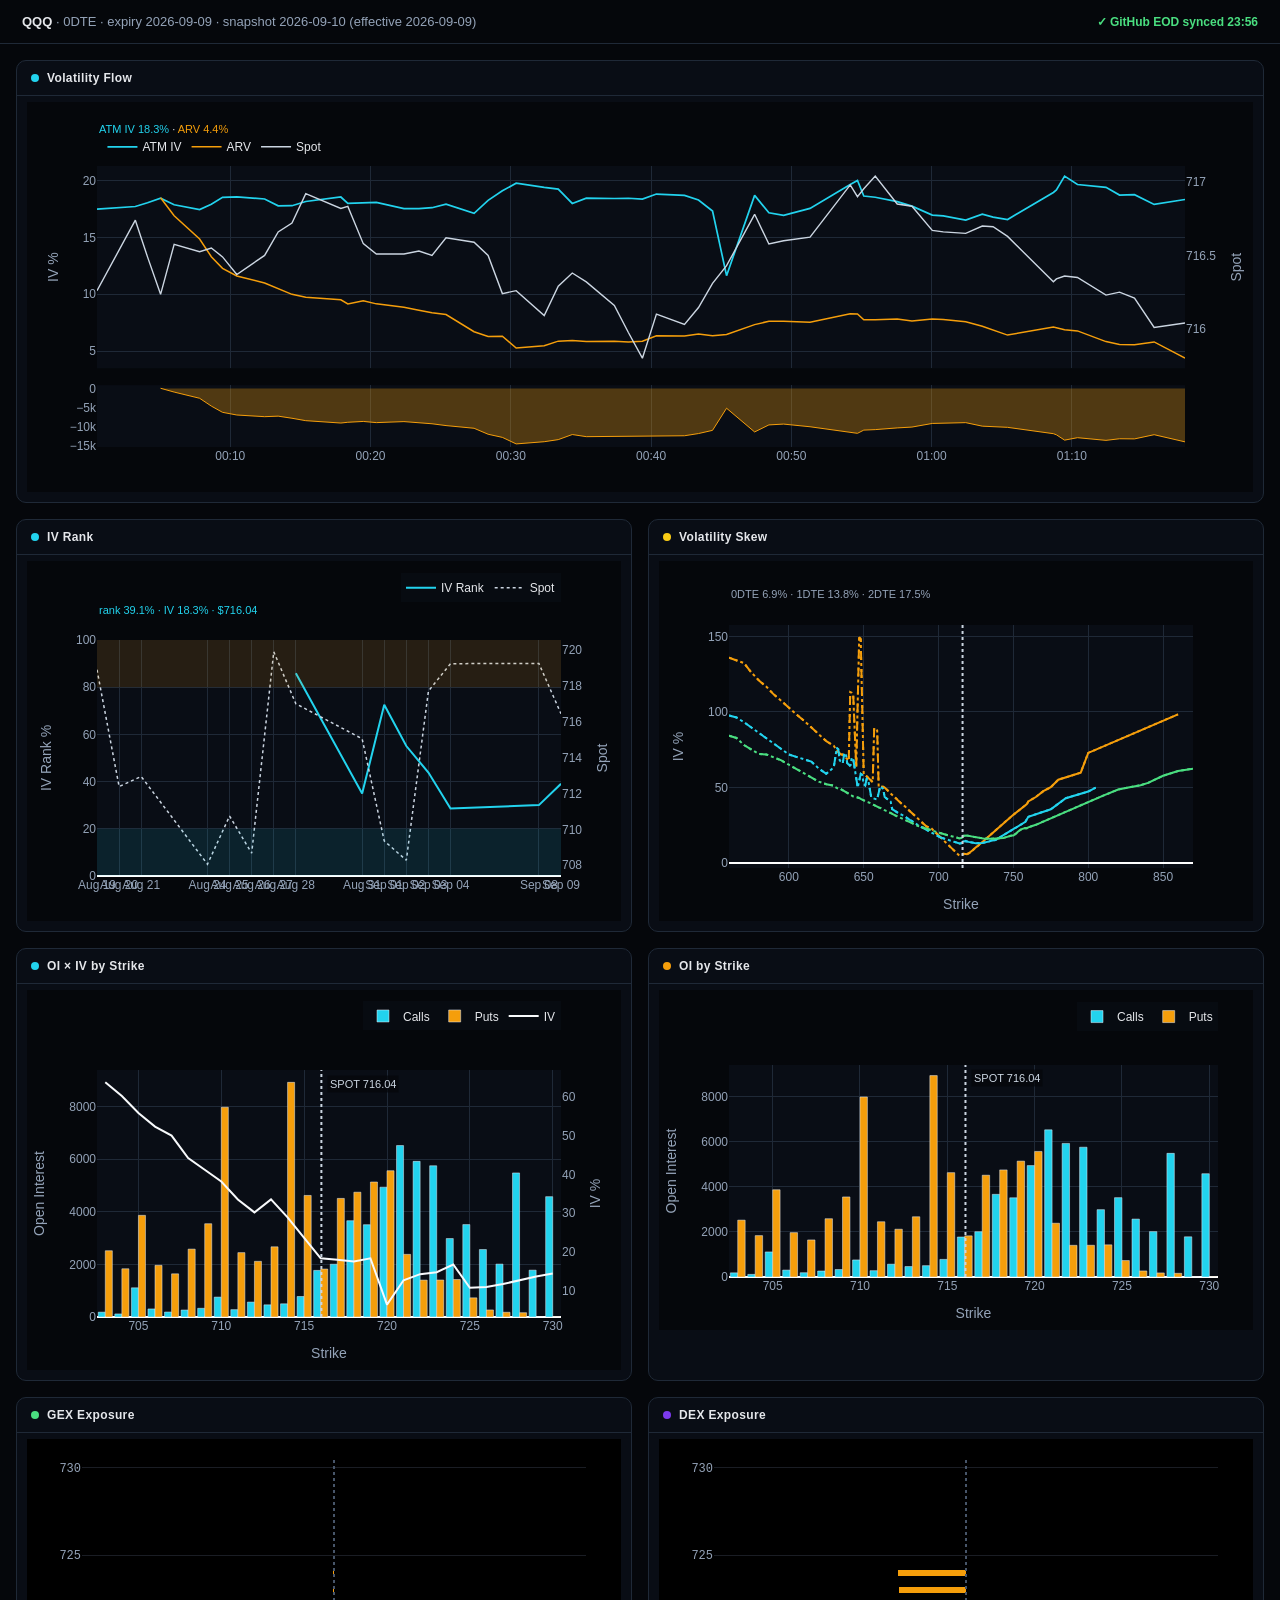
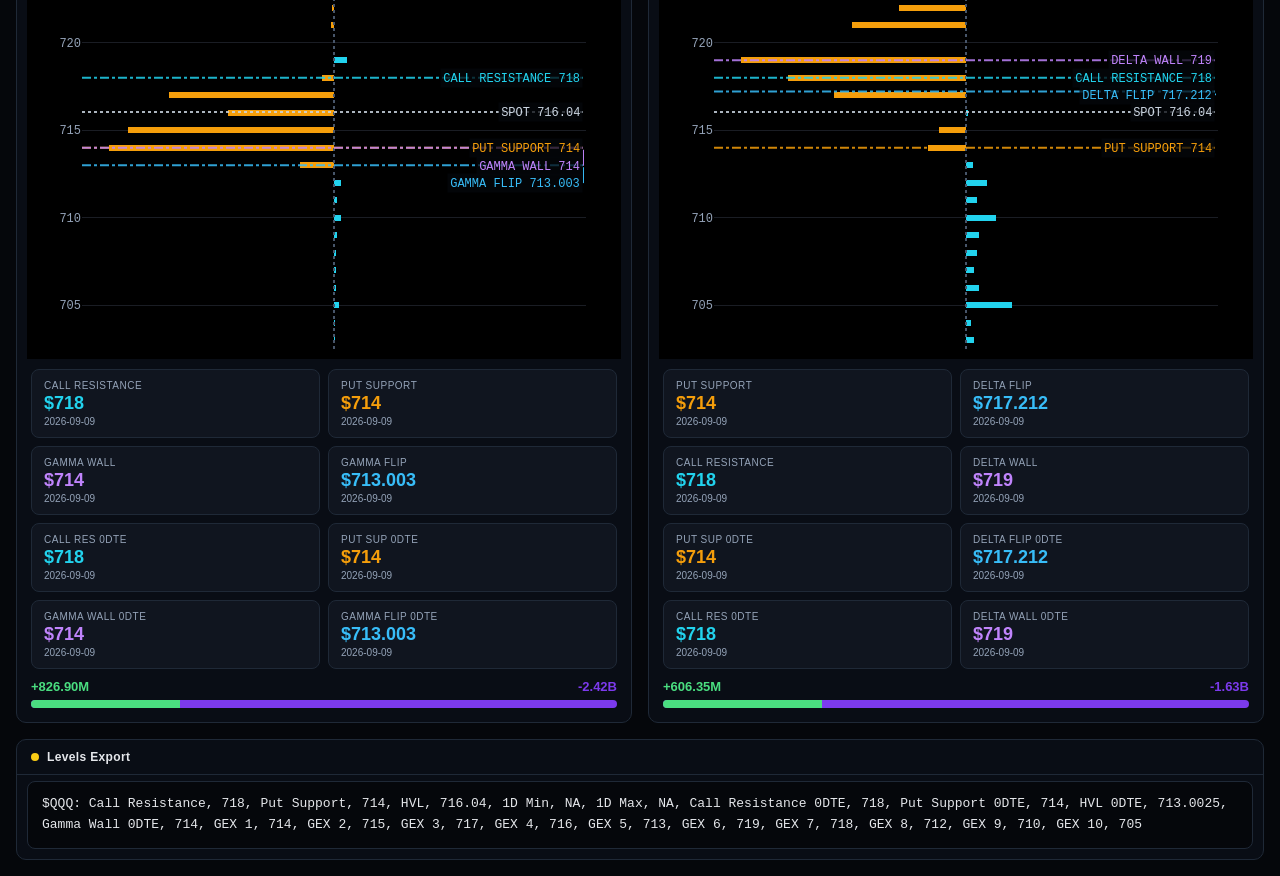
==== commit a21a3930: "feat: integrate MongoDB for option dataset storage and migration - Added MongoDB configuration to re" ====
--- a/dashboard.html
+++ b/dashboard.html
@@ -2,7 +2,7 @@
 <html>
 <head>
 <meta charset="utf-8">
-<title>NDX Exposure</title>
+<title>QQQ Exposure</title>
 <style>
   * { box-sizing: border-box; }
   body {
@@ -53,70 +53,70 @@
 </head>
 <body>
 <div class="topbar">
-  <div class="meta"><b>NDX</b> &middot; 0DTE &middot; expiry 2026-09-09 &middot; snapshot 2026-09-10 (effective 2026-09-09)</div>
+  <div class="meta"><b>QQQ</b> &middot; 0DTE &middot; expiry 2026-09-09 &middot; snapshot 2026-09-10 (effective 2026-09-09)</div>
   <div class="sync-badge" style="color:#4ADE80">&#10003; GitHub EOD synced 23:56</div>
 </div>
 <div class="panel-grid">
     <div class="panel panel-wide">
       <div class="panel-header"><span class="dot" style="background:#22D3EE"></span>Volatility Flow</div>
       <div class="panel-body"><div>                        <script type="text/javascript">window.PlotlyConfig = {MathJaxConfig: 'local'};</script>
-        <script charset="utf-8" src="https://cdn.plot.ly/plotly-2.35.2.min.js"></script>                <div id="vol-flow-plot" class="plotly-graph-div" style="height:390px; width:100%;"></div>            <script type="text/javascript">                                    window.PLOTLYENV=window.PLOTLYENV || {};                                    if (document.getElementById("vol-flow-plot")) {                    Plotly.newPlot(                        "vol-flow-plot",                        [{"hovertemplate":"%{x}\u003cbr\u003eATM IV %{y:.1f}%\u003cextra\u003e\u003c\u002fextra\u003e","line":{"color":"#22D3EE","width":1.7},"mode":"lines","name":"ATM IV","x":["2026-09-10T00:00:30","2026-09-10T00:01:26","2026-09-10T00:02:29","2026-09-10T00:03:42","2026-09-10T00:04:37","2026-09-10T00:05:34","2026-09-10T00:06:29","2026-09-10T00:07:27","2026-09-10T00:08:28","2026-09-10T00:09:27","2026-09-10T00:10:28","2026-09-10T00:11:46","2026-09-10T00:12:24","2026-09-10T00:13:25","2026-09-10T00:14:24","2026-09-10T00:15:23","2026-09-10T00:16:39","2026-09-10T00:17:32","2026-09-10T00:18:23","2026-09-10T00:19:29","2026-09-10T00:20:25","2026-09-10T00:21:40","2026-09-10T00:22:23","2026-09-10T00:24:23","2026-09-10T00:25:23","2026-09-10T00:26:23","2026-09-10T00:27:23","2026-09-10T00:29:24","2026-09-10T00:30:23","2026-09-10T00:31:23","2026-09-10T00:32:23","2026-09-10T00:33:23","2026-09-10T00:34:23","2026-09-10T00:35:23","2026-09-10T00:36:23","2026-09-10T00:37:23","2026-09-10T00:38:23","2026-09-10T00:39:23","2026-09-10T00:40:23","2026-09-10T00:41:23","2026-09-10T00:42:23","2026-09-10T00:44:23","2026-09-10T00:45:23","2026-09-10T00:46:24","2026-09-10T00:47:23","2026-09-10T00:48:24","2026-09-10T00:49:27","2026-09-10T00:51:20","2026-09-10T00:52:06","2026-09-10T00:52:53"],"y":[17.375261738529993,16.612296074512088,17.112423671512154,17.229391045109104,16.86745928698927,19.874608502775192,17.273577041681776,17.61489132031186,17.335773961148938,17.389183915054726,17.98880550111596,17.772321204918637,17.302512053454496,17.064539885437092,17.095519473334548,16.749811951399685,10.181704335844488,10.193685006837546,17.551249361296296,17.15512264550478,17.0816154039722,16.865841199097925,17.226195398006126,16.667225689353824,17.268043655619927,16.589137612848926,17.067431950613617,17.55152690129496,18.267109192758042,17.473407704598777,18.064576095718724,18.212080521766666,17.45190539051402,17.29583657766733,17.291868499182282,18.011658884210483,17.541803165987012,16.765,16.90891199790588,20.202486033768626,17.07634494997353,16.3057596879918,16.182918191629913,16.646688521286144,12.78006467995953,13.995148198703204,16.130812420805743,16.940983039319867,12.25947003334479,16.65905568755346],"type":"scatter"},{"hovertemplate":"%{x}\u003cbr\u003eARV %{y:.1f}%\u003cextra\u003e\u003c\u002fextra\u003e","line":{"color":"#F59E0B","width":1.5},"mode":"lines","name":"ARV","x":["2026-09-10T00:00:30","2026-09-10T00:01:26","2026-09-10T00:02:29","2026-09-10T00:03:42","2026-09-10T00:04:37","2026-09-10T00:05:34","2026-09-10T00:06:29","2026-09-10T00:07:27","2026-09-10T00:08:28","2026-09-10T00:09:27","2026-09-10T00:10:28","2026-09-10T00:11:46","2026-09-10T00:12:24","2026-09-10T00:13:25","2026-09-10T00:14:24","2026-09-10T00:15:23","2026-09-10T00:16:39","2026-09-10T00:17:32","2026-09-10T00:18:23","2026-09-10T00:19:29","2026-09-10T00:20:25","2026-09-10T00:21:40","2026-09-10T00:22:23","2026-09-10T00:24:23","2026-09-10T00:25:23","2026-09-10T00:26:23","2026-09-10T00:27:23","2026-09-10T00:29:24","2026-09-10T00:30:23","2026-09-10T00:31:23","2026-09-10T00:32:23","2026-09-10T00:33:23","2026-09-10T00:34:23","2026-09-10T00:35:23","2026-09-10T00:36:23","2026-09-10T00:37:23","2026-09-10T00:38:23","2026-09-10T00:39:23","2026-09-10T00:40:23","2026-09-10T00:41:23","2026-09-10T00:42:23","2026-09-10T00:44:23","2026-09-10T00:45:23","2026-09-10T00:46:24","2026-09-10T00:47:23","2026-09-10T00:48:24","2026-09-10T00:49:27","2026-09-10T00:51:20","2026-09-10T00:52:06","2026-09-10T00:52:53"],"y":[null,null,null,8.191179451647542,10.170408020954929,8.923153093945446,9.722801691716345,8.885575374718675,8.2473728057895,7.7708511956277535,7.601977450106674,7.456322885678371,7.112448640028243,7.074237631983133,6.7968511651546475,6.792999453829858,6.658381396558623,6.462279261023653,6.269566960946821,6.675572460642802,6.5018928703055385,6.5001286978118396,5.895488301038834,5.917897767088265,5.153663997234018,5.304647210334646,4.51291628262316,5.564133738810121,5.616320371062166,5.879624949633171,7.143059280835352,7.2153366304420565,7.262099085073887,7.05206781046068,7.075060377084149,6.794180053741185,6.891407549247636,7.065841369075546,7.6250507195273585,7.315114079703816,7.314557848200985,7.912434591435816,8.010396063005203,7.945645242388901,8.439403101251132,8.460500130803043,8.465961123506984,7.778257457591188,7.772567933921126,7.6706777259145085],"type":"scatter"},{"hovertemplate":"%{x}\u003cbr\u003eSpot $%{y:.2f}\u003cextra\u003e\u003c\u002fextra\u003e","line":{"color":"#CBD5E1","width":1.4},"mode":"lines","name":"Spot","x":["2026-09-10T00:00:30","2026-09-10T00:01:26","2026-09-10T00:02:29","2026-09-10T00:03:42","2026-09-10T00:04:37","2026-09-10T00:05:34","2026-09-10T00:06:29","2026-09-10T00:07:27","2026-09-10T00:08:28","2026-09-10T00:09:27","2026-09-10T00:10:28","2026-09-10T00:11:46","2026-09-10T00:12:24","2026-09-10T00:13:25","2026-09-10T00:14:24","2026-09-10T00:15:23","2026-09-10T00:16:39","2026-09-10T00:17:32","2026-09-10T00:18:23","2026-09-10T00:19:29","2026-09-10T00:20:25","2026-09-10T00:21:40","2026-09-10T00:22:23","2026-09-10T00:24:23","2026-09-10T00:25:23","2026-09-10T00:26:23","2026-09-10T00:27:23","2026-09-10T00:29:24","2026-09-10T00:30:23","2026-09-10T00:31:23","2026-09-10T00:32:23","2026-09-10T00:33:23","2026-09-10T00:34:23","2026-09-10T00:35:23","2026-09-10T00:36:23","2026-09-10T00:37:23","2026-09-10T00:38:23","2026-09-10T00:39:23","2026-09-10T00:40:23","2026-09-10T00:41:23","2026-09-10T00:42:23","2026-09-10T00:44:23","2026-09-10T00:45:23","2026-09-10T00:46:24","2026-09-10T00:47:23","2026-09-10T00:48:24","2026-09-10T00:49:27","2026-09-10T00:51:20","2026-09-10T00:52:06","2026-09-10T00:52:53"],"y":[29431.96,29431.557,29442.934,29439.35,29427.383,29426.92,29438.682,29438.76,29438.172,29436.322,29430.785,29436.564,29436.297,29443.148,29444.164,29451.592,29448.674,29447.996,29449.156,29438.945,29438.312,29438.254,29436.295,29440.182,29444.115,29439.568,29440.086,29426.49,29429.082,29436.152,29418.44,29425.46,29428.357,29429.855,29426.127,29421.936,29415.459,29407.12,29417.398,29417.092,29416.277,29427.832,29432.844,29432.658,29444.832,29439.672,29438.264,29441.152,29440.28,29444.883],"yaxis":"y2","type":"scatter"},{"fill":"tozeroy","fillcolor":"rgba(245,158,11,0.30)","hoverinfo":"skip","line":{"color":"#F59E0B","width":1},"mode":"lines","name":"ARV - IV","showlegend":false,"x":["2026-09-10T00:00:30","2026-09-10T00:01:26","2026-09-10T00:02:29","2026-09-10T00:03:42","2026-09-10T00:04:37","2026-09-10T00:05:34","2026-09-10T00:06:29","2026-09-10T00:07:27","2026-09-10T00:08:28","2026-09-10T00:09:27","2026-09-10T00:10:28","2026-09-10T00:11:46","2026-09-10T00:12:24","2026-09-10T00:13:25","2026-09-10T00:14:24","2026-09-10T00:15:23","2026-09-10T00:16:39","2026-09-10T00:17:32","2026-09-10T00:18:23","2026-09-10T00:19:29","2026-09-10T00:20:25","2026-09-10T00:21:40","2026-09-10T00:22:23","2026-09-10T00:24:23","2026-09-10T00:25:23","2026-09-10T00:26:23","2026-09-10T00:27:23","2026-09-10T00:29:24","2026-09-10T00:30:23","2026-09-10T00:31:23","2026-09-10T00:32:23","2026-09-10T00:33:23","2026-09-10T00:34:23","2026-09-10T00:35:23","2026-09-10T00:36:23","2026-09-10T00:37:23","2026-09-10T00:38:23","2026-09-10T00:39:23","2026-09-10T00:40:23","2026-09-10T00:41:23","2026-09-10T00:42:23","2026-09-10T00:44:23","2026-09-10T00:45:23","2026-09-10T00:46:24","2026-09-10T00:47:23","2026-09-10T00:48:24","2026-09-10T00:49:27","2026-09-10T00:51:20","2026-09-10T00:52:06","2026-09-10T00:52:53"],"y":[null,null,null,-9038.211593461561,-6697.051266034341,-10951.455408829746,-7550.775349965431,-8729.315945593184,-9088.40115535944,-9618.332719426973,-10386.828051009285,-10315.998319240265,-10190.063413426251,-9990.30225345396,-10298.6683081799,-9956.812497569828,-3523.3229392858652,-3731.4057458138927,-11281.682400349475,-10479.550184861979,-10579.722533666662,-10365.712501286087,-11330.707096967291,-10749.327922265558,-12114.37965838591,-11284.490402514279,-12554.515667990458,-11987.39316248484,-12650.788821695876,-11593.782754965605,-10921.516814883373,-10996.74389132461,-10189.806305440134,-10243.76876720665,-10216.808122098133,-11217.4788304693,-10650.395616739377,-9699.158630924454,-9283.86127837852,-12887.371954064809,-9761.787101772548,-8393.325096555984,-8172.52212862471,-8701.043278897243,-4340.661578708397,-5534.648067900161,-7664.851297298758,-9162.725581728679,-4486.902099423664,-8988.377961638953],"yaxis":"y3","type":"scatter"}],                        {"template":{"data":{"histogram2dcontour":[{"type":"histogram2dcontour","colorbar":{"outlinewidth":0,"ticks":""},"colorscale":[[0.0,"#0d0887"],[0.1111111111111111,"#46039f"],[0.2222222222222222,"#7201a8"],[0.3333333333333333,"#9c179e"],[0.4444444444444444,"#bd3786"],[0.5555555555555556,"#d8576b"],[0.6666666666666666,"#ed7953"],[0.7777777777777778,"#fb9f3a"],[0.8888888888888888,"#fdca26"],[1.0,"#f0f921"]]}],"choropleth":[{"type":"choropleth","colorbar":{"outlinewidth":0,"ticks":""}}],"histogram2d":[{"type":"histogram2d","colorbar":{"outlinewidth":0,"ticks":""},"colorscale":[[0.0,"#0d0887"],[0.1111111111111111,"#46039f"],[0.2222222222222222,"#7201a8"],[0.3333333333333333,"#9c179e"],[0.4444444444444444,"#bd3786"],[0.5555555555555556,"#d8576b"],[0.6666666666666666,"#ed7953"],[0.7777777777777778,"#fb9f3a"],[0.8888888888888888,"#fdca26"],[1.0,"#f0f921"]]}],"heatmap":[{"type":"heatmap","colorbar":{"outlinewidth":0,"ticks":""},"colorscale":[[0.0,"#0d0887"],[0.1111111111111111,"#46039f"],[0.2222222222222222,"#7201a8"],[0.3333333333333333,"#9c179e"],[0.4444444444444444,"#bd3786"],[0.5555555555555556,"#d8576b"],[0.6666666666666666,"#ed7953"],[0.7777777777777778,"#fb9f3a"],[0.8888888888888888,"#fdca26"],[1.0,"#f0f921"]]}],"heatmapgl":[{"type":"heatmapgl","colorbar":{"outlinewidth":0,"ticks":""},"colorscale":[[0.0,"#0d0887"],[0.1111111111111111,"#46039f"],[0.2222222222222222,"#7201a8"],[0.3333333333333333,"#9c179e"],[0.4444444444444444,"#bd3786"],[0.5555555555555556,"#d8576b"],[0.6666666666666666,"#ed7953"],[0.7777777777777778,"#fb9f3a"],[0.8888888888888888,"#fdca26"],[1.0,"#f0f921"]]}],"contourcarpet":[{"type":"contourcarpet","colorbar":{"outlinewidth":0,"ticks":""}}],"contour":[{"type":"contour","colorbar":{"outlinewidth":0,"ticks":""},"colorscale":[[0.0,"#0d0887"],[0.1111111111111111,"#46039f"],[0.2222222222222222,"#7201a8"],[0.3333333333333333,"#9c179e"],[0.4444444444444444,"#bd3786"],[0.5555555555555556,"#d8576b"],[0.6666666666666666,"#ed7953"],[0.7777777777777778,"#fb9f3a"],[0.8888888888888888,"#fdca26"],[1.0,"#f0f921"]]}],"surface":[{"type":"surface","colorbar":{"outlinewidth":0,"ticks":""},"colorscale":[[0.0,"#0d0887"],[0.1111111111111111,"#46039f"],[0.2222222222222222,"#7201a8"],[0.3333333333333333,"#9c179e"],[0.4444444444444444,"#bd3786"],[0.5555555555555556,"#d8576b"],[0.6666666666666666,"#ed7953"],[0.7777777777777778,"#fb9f3a"],[0.8888888888888888,"#fdca26"],[1.0,"#f0f921"]]}],"mesh3d":[{"type":"mesh3d","colorbar":{"outlinewidth":0,"ticks":""}}],"scatter":[{"fillpattern":{"fillmode":"overlay","size":10,"solidity":0.2},"type":"scatter"}],"parcoords":[{"type":"parcoords","line":{"colorbar":{"outlinewidth":0,"ticks":""}}}],"scatterpolargl":[{"type":"scatterpolargl","marker":{"colorbar":{"outlinewidth":0,"ticks":""}}}],"bar":[{"error_x":{"color":"#2a3f5f"},"error_y":{"color":"#2a3f5f"},"marker":{"line":{"color":"#E5ECF6","width":0.5},"pattern":{"fillmode":"overlay","size":10,"solidity":0.2}},"type":"bar"}],"scattergeo":[{"type":"scattergeo","marker":{"colorbar":{"outlinewidth":0,"ticks":""}}}],"scatterpolar":[{"type":"scatterpolar","marker":{"colorbar":{"outlinewidth":0,"ticks":""}}}],"histogram":[{"marker":{"pattern":{"fillmode":"overlay","size":10,"solidity":0.2}},"type":"histogram"}],"scattergl":[{"type":"scattergl","marker":{"colorbar":{"outlinewidth":0,"ticks":""}}}],"scatter3d":[{"type":"scatter3d","line":{"colorbar":{"outlinewidth":0,"ticks":""}},"marker":{"colorbar":{"outlinewidth":0,"ticks":""}}}],"scattermapbox":[{"type":"scattermapbox","marker":{"colorbar":{"outlinewidth":0,"ticks":""}}}],"scatterternary":[{"type":"scatterternary","marker":{"colorbar":{"outlinewidth":0,"ticks":""}}}],"scattercarpet":[{"type":"scattercarpet","marker":{"colorbar":{"outlinewidth":0,"ticks":""}}}],"carpet":[{"aaxis":{"endlinecolor":"#2a3f5f","gridcolor":"white","linecolor":"white","minorgridcolor":"white","startlinecolor":"#2a3f5f"},"baxis":{"endlinecolor":"#2a3f5f","gridcolor":"white","linecolor":"white","minorgridcolor":"white","startlinecolor":"#2a3f5f"},"type":"carpet"}],"table":[{"cells":{"fill":{"color":"#EBF0F8"},"line":{"color":"white"}},"header":{"fill":{"color":"#C8D4E3"},"line":{"color":"white"}},"type":"table"}],"barpolar":[{"marker":{"line":{"color":"#E5ECF6","width":0.5},"pattern":{"fillmode":"overlay","size":10,"solidity":0.2}},"type":"barpolar"}],"pie":[{"automargin":true,"type":"pie"}]},"layout":{"autotypenumbers":"strict","colorway":["#636efa","#EF553B","#00cc96","#ab63fa","#FFA15A","#19d3f3","#FF6692","#B6E880","#FF97FF","#FECB52"],"font":{"color":"#2a3f5f"},"hovermode":"closest","hoverlabel":{"align":"left"},"paper_bgcolor":"white","plot_bgcolor":"#E5ECF6","polar":{"bgcolor":"#E5ECF6","angularaxis":{"gridcolor":"white","linecolor":"white","ticks":""},"radialaxis":{"gridcolor":"white","linecolor":"white","ticks":""}},"ternary":{"bgcolor":"#E5ECF6","aaxis":{"gridcolor":"white","linecolor":"white","ticks":""},"baxis":{"gridcolor":"white","linecolor":"white","ticks":""},"caxis":{"gridcolor":"white","linecolor":"white","ticks":""}},"coloraxis":{"colorbar":{"outlinewidth":0,"ticks":""}},"colorscale":{"sequential":[[0.0,"#0d0887"],[0.1111111111111111,"#46039f"],[0.2222222222222222,"#7201a8"],[0.3333333333333333,"#9c179e"],[0.4444444444444444,"#bd3786"],[0.5555555555555556,"#d8576b"],[0.6666666666666666,"#ed7953"],[0.7777777777777778,"#fb9f3a"],[0.8888888888888888,"#fdca26"],[1.0,"#f0f921"]],"sequentialminus":[[0.0,"#0d0887"],[0.1111111111111111,"#46039f"],[0.2222222222222222,"#7201a8"],[0.3333333333333333,"#9c179e"],[0.4444444444444444,"#bd3786"],[0.5555555555555556,"#d8576b"],[0.6666666666666666,"#ed7953"],[0.7777777777777778,"#fb9f3a"],[0.8888888888888888,"#fdca26"],[1.0,"#f0f921"]],"diverging":[[0,"#8e0152"],[0.1,"#c51b7d"],[0.2,"#de77ae"],[0.3,"#f1b6da"],[0.4,"#fde0ef"],[0.5,"#f7f7f7"],[0.6,"#e6f5d0"],[0.7,"#b8e186"],[0.8,"#7fbc41"],[0.9,"#4d9221"],[1,"#276419"]]},"xaxis":{"gridcolor":"white","linecolor":"white","ticks":"","title":{"standoff":15},"zerolinecolor":"white","automargin":true,"zerolinewidth":2},"yaxis":{"gridcolor":"white","linecolor":"white","ticks":"","title":{"standoff":15},"zerolinecolor":"white","automargin":true,"zerolinewidth":2},"scene":{"xaxis":{"backgroundcolor":"#E5ECF6","gridcolor":"white","linecolor":"white","showbackground":true,"ticks":"","zerolinecolor":"white","gridwidth":2},"yaxis":{"backgroundcolor":"#E5ECF6","gridcolor":"white","linecolor":"white","showbackground":true,"ticks":"","zerolinecolor":"white","gridwidth":2},"zaxis":{"backgroundcolor":"#E5ECF6","gridcolor":"white","linecolor":"white","showbackground":true,"ticks":"","zerolinecolor":"white","gridwidth":2}},"shapedefaults":{"line":{"color":"#2a3f5f"}},"annotationdefaults":{"arrowcolor":"#2a3f5f","arrowhead":0,"arrowwidth":1},"geo":{"bgcolor":"white","landcolor":"#E5ECF6","subunitcolor":"white","showland":true,"showlakes":true,"lakecolor":"white"},"title":{"x":0.05},"mapbox":{"style":"light"}}},"annotations":[{"font":{"size":11},"showarrow":false,"text":"\u003cspan style='color:#22D3EE'\u003eATM IV 16.7%\u003c\u002fspan\u003e · \u003cspan style='color:#F59E0B'\u003eARV 7.7%\u003c\u002fspan\u003e","x":0,"xanchor":"left","xref":"paper","y":1.16,"yref":"paper"}],"title":{"font":{"color":"#E5E7EB","size":13},"text":"","x":0},"font":{"color":"#E5E7EB"},"margin":{"l":70,"r":60,"t":64,"b":45},"hoverlabel":{"font":{"color":"#E5E7EB"},"bgcolor":"rgba(5,7,11,0.9)"},"legend":{"orientation":"h","x":0.005,"xanchor":"left","y":1.12,"bgcolor":"rgba(0,0,0,0)"},"xaxis":{"gridcolor":"#1F2937","color":"#94A3B8","title":{},"tickformat":"%H:%M","tickangle":0,"nticks":9,"anchor":"y3"},"yaxis":{"gridcolor":"#1F2937","color":"#94A3B8","title":{"text":"IV %"},"domain":[0.28,1]},"yaxis2":{"title":{"text":"Spot"},"overlaying":"y","side":"right","color":"#94A3B8","showgrid":false,"domain":[0.28,1]},"yaxis3":{"title":{"text":""},"domain":[0,0.22],"color":"#94A3B8","showgrid":false,"zeroline":false},"paper_bgcolor":"#05070B","plot_bgcolor":"#090D15","height":390,"hovermode":"x unified","dragmode":"pan","showlegend":true},                        {"displaylogo": false, "displayModeBar": false, "scrollZoom": true, "modeBarButtonsToRemove": ["lasso2d", "select2d"], "responsive": true}                    )                };                            </script>        </div></div>
+        <script charset="utf-8" src="https://cdn.plot.ly/plotly-2.35.2.min.js"></script>                <div id="vol-flow-plot" class="plotly-graph-div" style="height:390px; width:100%;"></div>            <script type="text/javascript">                                    window.PLOTLYENV=window.PLOTLYENV || {};                                    if (document.getElementById("vol-flow-plot")) {                    Plotly.newPlot(                        "vol-flow-plot",                        [{"hovertemplate":"%{x}\u003cbr\u003eATM IV %{y:.1f}%\u003cextra\u003e\u003c\u002fextra\u003e","line":{"color":"#22D3EE","width":1.7},"mode":"lines","name":"ATM IV","x":["2026-09-10T00:00:30","2026-09-10T00:03:14","2026-09-10T00:04:06","2026-09-10T00:05:02","2026-09-10T00:06:00","2026-09-10T00:07:49","2026-09-10T00:08:39","2026-09-10T00:09:27","2026-09-10T00:10:28","2026-09-10T00:12:27","2026-09-10T00:13:25","2026-09-10T00:14:24","2026-09-10T00:15:23","2026-09-10T00:17:53","2026-09-10T00:18:23","2026-09-10T00:19:29","2026-09-10T00:20:25","2026-09-10T00:22:23","2026-09-10T00:23:27","2026-09-10T00:24:23","2026-09-10T00:25:23","2026-09-10T00:27:23","2026-09-10T00:28:23","2026-09-10T00:29:24","2026-09-10T00:30:23","2026-09-10T00:32:23","2026-09-10T00:33:23","2026-09-10T00:34:23","2026-09-10T00:35:23","2026-09-10T00:37:23","2026-09-10T00:38:23","2026-09-10T00:39:23","2026-09-10T00:40:23","2026-09-10T00:42:23","2026-09-10T00:43:23","2026-09-10T00:44:23","2026-09-10T00:45:23","2026-09-10T00:47:23","2026-09-10T00:48:24","2026-09-10T00:49:27","2026-09-10T00:51:20","2026-09-10T00:54:12","2026-09-10T00:54:43","2026-09-10T00:55:10","2026-09-10T00:55:59","2026-09-10T00:57:33","2026-09-10T00:58:36","2026-09-10T01:00:03","2026-09-10T01:00:50","2026-09-10T01:02:26","2026-09-10T01:03:37","2026-09-10T01:04:23","2026-09-10T01:05:25","2026-09-10T01:08:41","2026-09-10T01:08:54","2026-09-10T01:09:29","2026-09-10T01:10:24","2026-09-10T01:12:26","2026-09-10T01:13:24","2026-09-10T01:14:28","2026-09-10T01:15:52","2026-09-10T01:18:04"],"y":[17.501887995176077,17.730309400299355,18.064060604218994,18.469328798183376,17.88110001960377,17.454463920643096,17.935095643096616,18.5424877215453,18.57311091111505,18.391623149612712,17.78744546187953,17.801457695342187,18.17194946311909,18.56822366898787,18.004863399892223,18.062742866629712,18.100976693709715,17.54944057950209,17.544749233052627,17.624235457029567,17.94016686306501,17.130927849785746,18.277272971414014,19.118518153335273,19.780042359394276,19.410397555293333,19.269836959752837,18.001240289317813,18.470210452270422,18.436909332996223,18.45699472446418,18.377604703832894,18.82632778126171,18.715440488269085,18.302822905318422,17.326623108740467,11.638066134024134,18.71401034496388,17.175219841254187,16.94943603794792,17.560867554959874,19.66639852144148,20.018370802251265,18.65779440179699,18.54549895319305,18.154596593096944,17.765423406509523,16.976999363752395,16.902442263257168,16.53025468522849,17.051221137421248,16.80156485331286,16.587015070138538,18.965195827894032,19.190276694060472,20.408325873853798,19.66590583576483,19.42502753598729,18.741533341763127,18.77135760063781,17.9116588378011,18.34917174666105],"type":"scatter"},{"hovertemplate":"%{x}\u003cbr\u003eARV %{y:.1f}%\u003cextra\u003e\u003c\u002fextra\u003e","line":{"color":"#F59E0B","width":1.5},"mode":"lines","name":"ARV","x":["2026-09-10T00:00:30","2026-09-10T00:03:14","2026-09-10T00:04:06","2026-09-10T00:05:02","2026-09-10T00:06:00","2026-09-10T00:07:49","2026-09-10T00:08:39","2026-09-10T00:09:27","2026-09-10T00:10:28","2026-09-10T00:12:27","2026-09-10T00:13:25","2026-09-10T00:14:24","2026-09-10T00:15:23","2026-09-10T00:17:53","2026-09-10T00:18:23","2026-09-10T00:19:29","2026-09-10T00:20:25","2026-09-10T00:22:23","2026-09-10T00:23:27","2026-09-10T00:24:23","2026-09-10T00:25:23","2026-09-10T00:27:23","2026-09-10T00:28:23","2026-09-10T00:29:24","2026-09-10T00:30:23","2026-09-10T00:32:23","2026-09-10T00:33:23","2026-09-10T00:34:23","2026-09-10T00:35:23","2026-09-10T00:37:23","2026-09-10T00:38:23","2026-09-10T00:39:23","2026-09-10T00:40:23","2026-09-10T00:42:23","2026-09-10T00:43:23","2026-09-10T00:44:23","2026-09-10T00:45:23","2026-09-10T00:47:23","2026-09-10T00:48:24","2026-09-10T00:49:27","2026-09-10T00:51:20","2026-09-10T00:54:12","2026-09-10T00:54:43","2026-09-10T00:55:10","2026-09-10T00:55:59","2026-09-10T00:57:33","2026-09-10T00:58:36","2026-09-10T01:00:03","2026-09-10T01:00:50","2026-09-10T01:02:26","2026-09-10T01:03:37","2026-09-10T01:04:23","2026-09-10T01:05:25","2026-09-10T01:08:41","2026-09-10T01:08:54","2026-09-10T01:09:29","2026-09-10T01:10:24","2026-09-10T01:12:26","2026-09-10T01:13:24","2026-09-10T01:14:28","2026-09-10T01:15:52","2026-09-10T01:18:04"],"y":[null,null,null,18.504351530090105,16.92221927395257,14.870717811505981,13.310020332878333,12.281713001328152,11.613975678443733,10.995402521822266,10.529383012828227,9.992527422864683,9.734759735125028,9.508346274163605,9.141694431168796,9.417758582008329,9.153102286508515,8.864004643213503,8.59952075433863,8.369430999939896,8.213639845902703,6.699226126261783,6.285945858263439,6.3065760645954,5.259529858878173,5.465381184416949,5.869626311523584,5.93177782153558,5.843461342543428,5.86976501359432,5.791844849337794,5.862772520568113,6.348403490283766,6.327036491963141,6.488438816725566,6.354296429810738,6.45522623093982,7.325812472516151,7.621256781894736,7.615935342814256,7.527387123458662,8.279054117417084,8.266244677628052,7.749030129920108,7.762614599433223,7.818575677666782,7.650684994300899,7.8116334194919705,7.779093492239222,7.5724049100665045,7.17377529876861,6.865124337654557,6.400852343730746,7.1207770676453075,7.048868844167118,6.874720741810967,6.771943087640267,5.829453185630169,5.570084684054113,5.560512125040769,5.8004580871616245,4.365465145746528],"type":"scatter"},{"hovertemplate":"%{x}\u003cbr\u003eSpot $%{y:.2f}\u003cextra\u003e\u003c\u002fextra\u003e","line":{"color":"#CBD5E1","width":1.4},"mode":"lines","name":"Spot","x":["2026-09-10T00:00:30","2026-09-10T00:03:14","2026-09-10T00:04:06","2026-09-10T00:05:02","2026-09-10T00:06:00","2026-09-10T00:07:49","2026-09-10T00:08:39","2026-09-10T00:09:27","2026-09-10T00:10:28","2026-09-10T00:12:27","2026-09-10T00:13:25","2026-09-10T00:14:24","2026-09-10T00:15:23","2026-09-10T00:17:53","2026-09-10T00:18:23","2026-09-10T00:19:29","2026-09-10T00:20:25","2026-09-10T00:22:23","2026-09-10T00:23:27","2026-09-10T00:24:23","2026-09-10T00:25:23","2026-09-10T00:27:23","2026-09-10T00:28:23","2026-09-10T00:29:24","2026-09-10T00:30:23","2026-09-10T00:32:23","2026-09-10T00:33:23","2026-09-10T00:34:23","2026-09-10T00:35:23","2026-09-10T00:37:23","2026-09-10T00:38:23","2026-09-10T00:39:23","2026-09-10T00:40:23","2026-09-10T00:42:23","2026-09-10T00:43:23","2026-09-10T00:44:23","2026-09-10T00:45:23","2026-09-10T00:47:23","2026-09-10T00:48:24","2026-09-10T00:49:27","2026-09-10T00:51:20","2026-09-10T00:54:12","2026-09-10T00:54:43","2026-09-10T00:55:10","2026-09-10T00:55:59","2026-09-10T00:57:33","2026-09-10T00:58:36","2026-09-10T01:00:03","2026-09-10T01:00:50","2026-09-10T01:02:26","2026-09-10T01:03:37","2026-09-10T01:04:23","2026-09-10T01:05:25","2026-09-10T01:08:41","2026-09-10T01:08:54","2026-09-10T01:09:29","2026-09-10T01:10:24","2026-09-10T01:12:26","2026-09-10T01:13:24","2026-09-10T01:14:28","2026-09-10T01:15:52","2026-09-10T01:18:04"],"y":[716.26,716.74,716.49,716.235,716.575,716.5248,716.55,716.49,716.37,716.5,716.66,716.72,716.9201,716.82,716.8339,716.58,716.51,716.51,716.53,716.5,716.62,716.59,716.5,716.24,716.26,716.09,716.29,716.38,716.32,716.16,715.975,715.8,716.1,716.03,716.145,716.31,716.43,716.7799,716.5781,716.6,716.6243,716.98,716.9,716.9537,717.04,716.85,716.835,716.67,716.66,716.6501,716.7,716.695,716.6294,716.32,716.34,716.36,716.35,716.23,716.25,716.21,716.01,716.04],"yaxis":"y2","type":"scatter"},{"fill":"tozeroy","fillcolor":"rgba(245,158,11,0.30)","hoverinfo":"skip","line":{"color":"#F59E0B","width":1},"mode":"lines","name":"ARV - IV","showlegend":false,"x":["2026-09-10T00:00:30","2026-09-10T00:03:14","2026-09-10T00:04:06","2026-09-10T00:05:02","2026-09-10T00:06:00","2026-09-10T00:07:49","2026-09-10T00:08:39","2026-09-10T00:09:27","2026-09-10T00:10:28","2026-09-10T00:12:27","2026-09-10T00:13:25","2026-09-10T00:14:24","2026-09-10T00:15:23","2026-09-10T00:17:53","2026-09-10T00:18:23","2026-09-10T00:19:29","2026-09-10T00:20:25","2026-09-10T00:22:23","2026-09-10T00:23:27","2026-09-10T00:24:23","2026-09-10T00:25:23","2026-09-10T00:27:23","2026-09-10T00:28:23","2026-09-10T00:29:24","2026-09-10T00:30:23","2026-09-10T00:32:23","2026-09-10T00:33:23","2026-09-10T00:34:23","2026-09-10T00:35:23","2026-09-10T00:37:23","2026-09-10T00:38:23","2026-09-10T00:39:23","2026-09-10T00:40:23","2026-09-10T00:42:23","2026-09-10T00:43:23","2026-09-10T00:44:23","2026-09-10T00:45:23","2026-09-10T00:47:23","2026-09-10T00:48:24","2026-09-10T00:49:27","2026-09-10T00:51:20","2026-09-10T00:54:12","2026-09-10T00:54:43","2026-09-10T00:55:10","2026-09-10T00:55:59","2026-09-10T00:57:33","2026-09-10T00:58:36","2026-09-10T01:00:03","2026-09-10T01:00:50","2026-09-10T01:02:26","2026-09-10T01:03:37","2026-09-10T01:04:23","2026-09-10T01:05:25","2026-09-10T01:08:41","2026-09-10T01:08:54","2026-09-10T01:09:29","2026-09-10T01:10:24","2026-09-10T01:12:26","2026-09-10T01:13:24","2026-09-10T01:14:28","2026-09-10T01:15:52","2026-09-10T01:18:04"],"y":[null,null,null,35.022731906728666,-958.8807456512001,-2583.746109137115,-4625.075310218283,-6260.774720217148,-6959.135232671319,-7396.220627790447,-7258.062449051302,-7808.930272477503,-8437.189727994064,-9059.877394824263,-8863.168968723427,-8644.984284621383,-8947.8744072012,-8685.435936288586,-8945.228478713996,-9254.80445708967,-9726.527017162307,-10431.701723523964,-11991.327113150575,-12811.942088739872,-14520.512500516103,-13945.016370876385,-13400.210648229253,-12069.462467782234,-12626.749109726994,-12567.144319401903,-12665.149875126386,-12514.832183264782,-12477.924290977946,-12388.403996305942,-11814.384088592857,-10972.326678929729,-5182.839903084315,-11388.19787244773,-9553.96305935945,-9333.500695133662,-10033.480431501212,-11387.344404024396,-11752.126124623213,-10908.764271876884,-10782.884353759826,-10336.020915430161,-10114.738412208624,-9165.365944260424,-9123.348771017945,-8957.849775161983,-9877.445838652637,-9936.440515658305,-10186.162726407792,-11844.418760248725,-12141.407849893354,-13533.60513204283,-12893.96274812456,-13595.574350357121,-13171.448657709014,-13210.84547559704,-12111.200750639475,-13983.706600914522],"yaxis":"y3","type":"scatter"}],                        {"template":{"data":{"histogram2dcontour":[{"type":"histogram2dcontour","colorbar":{"outlinewidth":0,"ticks":""},"colorscale":[[0.0,"#0d0887"],[0.1111111111111111,"#46039f"],[0.2222222222222222,"#7201a8"],[0.3333333333333333,"#9c179e"],[0.4444444444444444,"#bd3786"],[0.5555555555555556,"#d8576b"],[0.6666666666666666,"#ed7953"],[0.7777777777777778,"#fb9f3a"],[0.8888888888888888,"#fdca26"],[1.0,"#f0f921"]]}],"choropleth":[{"type":"choropleth","colorbar":{"outlinewidth":0,"ticks":""}}],"histogram2d":[{"type":"histogram2d","colorbar":{"outlinewidth":0,"ticks":""},"colorscale":[[0.0,"#0d0887"],[0.1111111111111111,"#46039f"],[0.2222222222222222,"#7201a8"],[0.3333333333333333,"#9c179e"],[0.4444444444444444,"#bd3786"],[0.5555555555555556,"#d8576b"],[0.6666666666666666,"#ed7953"],[0.7777777777777778,"#fb9f3a"],[0.8888888888888888,"#fdca26"],[1.0,"#f0f921"]]}],"heatmap":[{"type":"heatmap","colorbar":{"outlinewidth":0,"ticks":""},"colorscale":[[0.0,"#0d0887"],[0.1111111111111111,"#46039f"],[0.2222222222222222,"#7201a8"],[0.3333333333333333,"#9c179e"],[0.4444444444444444,"#bd3786"],[0.5555555555555556,"#d8576b"],[0.6666666666666666,"#ed7953"],[0.7777777777777778,"#fb9f3a"],[0.8888888888888888,"#fdca26"],[1.0,"#f0f921"]]}],"heatmapgl":[{"type":"heatmapgl","colorbar":{"outlinewidth":0,"ticks":""},"colorscale":[[0.0,"#0d0887"],[0.1111111111111111,"#46039f"],[0.2222222222222222,"#7201a8"],[0.3333333333333333,"#9c179e"],[0.4444444444444444,"#bd3786"],[0.5555555555555556,"#d8576b"],[0.6666666666666666,"#ed7953"],[0.7777777777777778,"#fb9f3a"],[0.8888888888888888,"#fdca26"],[1.0,"#f0f921"]]}],"contourcarpet":[{"type":"contourcarpet","colorbar":{"outlinewidth":0,"ticks":""}}],"contour":[{"type":"contour","colorbar":{"outlinewidth":0,"ticks":""},"colorscale":[[0.0,"#0d0887"],[0.1111111111111111,"#46039f"],[0.2222222222222222,"#7201a8"],[0.3333333333333333,"#9c179e"],[0.4444444444444444,"#bd3786"],[0.5555555555555556,"#d8576b"],[0.6666666666666666,"#ed7953"],[0.7777777777777778,"#fb9f3a"],[0.8888888888888888,"#fdca26"],[1.0,"#f0f921"]]}],"surface":[{"type":"surface","colorbar":{"outlinewidth":0,"ticks":""},"colorscale":[[0.0,"#0d0887"],[0.1111111111111111,"#46039f"],[0.2222222222222222,"#7201a8"],[0.3333333333333333,"#9c179e"],[0.4444444444444444,"#bd3786"],[0.5555555555555556,"#d8576b"],[0.6666666666666666,"#ed7953"],[0.7777777777777778,"#fb9f3a"],[0.8888888888888888,"#fdca26"],[1.0,"#f0f921"]]}],"mesh3d":[{"type":"mesh3d","colorbar":{"outlinewidth":0,"ticks":""}}],"scatter":[{"fillpattern":{"fillmode":"overlay","size":10,"solidity":0.2},"type":"scatter"}],"parcoords":[{"type":"parcoords","line":{"colorbar":{"outlinewidth":0,"ticks":""}}}],"scatterpolargl":[{"type":"scatterpolargl","marker":{"colorbar":{"outlinewidth":0,"ticks":""}}}],"bar":[{"error_x":{"color":"#2a3f5f"},"error_y":{"color":"#2a3f5f"},"marker":{"line":{"color":"#E5ECF6","width":0.5},"pattern":{"fillmode":"overlay","size":10,"solidity":0.2}},"type":"bar"}],"scattergeo":[{"type":"scattergeo","marker":{"colorbar":{"outlinewidth":0,"ticks":""}}}],"scatterpolar":[{"type":"scatterpolar","marker":{"colorbar":{"outlinewidth":0,"ticks":""}}}],"histogram":[{"marker":{"pattern":{"fillmode":"overlay","size":10,"solidity":0.2}},"type":"histogram"}],"scattergl":[{"type":"scattergl","marker":{"colorbar":{"outlinewidth":0,"ticks":""}}}],"scatter3d":[{"type":"scatter3d","line":{"colorbar":{"outlinewidth":0,"ticks":""}},"marker":{"colorbar":{"outlinewidth":0,"ticks":""}}}],"scattermapbox":[{"type":"scattermapbox","marker":{"colorbar":{"outlinewidth":0,"ticks":""}}}],"scatterternary":[{"type":"scatterternary","marker":{"colorbar":{"outlinewidth":0,"ticks":""}}}],"scattercarpet":[{"type":"scattercarpet","marker":{"colorbar":{"outlinewidth":0,"ticks":""}}}],"carpet":[{"aaxis":{"endlinecolor":"#2a3f5f","gridcolor":"white","linecolor":"white","minorgridcolor":"white","startlinecolor":"#2a3f5f"},"baxis":{"endlinecolor":"#2a3f5f","gridcolor":"white","linecolor":"white","minorgridcolor":"white","startlinecolor":"#2a3f5f"},"type":"carpet"}],"table":[{"cells":{"fill":{"color":"#EBF0F8"},"line":{"color":"white"}},"header":{"fill":{"color":"#C8D4E3"},"line":{"color":"white"}},"type":"table"}],"barpolar":[{"marker":{"line":{"color":"#E5ECF6","width":0.5},"pattern":{"fillmode":"overlay","size":10,"solidity":0.2}},"type":"barpolar"}],"pie":[{"automargin":true,"type":"pie"}]},"layout":{"autotypenumbers":"strict","colorway":["#636efa","#EF553B","#00cc96","#ab63fa","#FFA15A","#19d3f3","#FF6692","#B6E880","#FF97FF","#FECB52"],"font":{"color":"#2a3f5f"},"hovermode":"closest","hoverlabel":{"align":"left"},"paper_bgcolor":"white","plot_bgcolor":"#E5ECF6","polar":{"bgcolor":"#E5ECF6","angularaxis":{"gridcolor":"white","linecolor":"white","ticks":""},"radialaxis":{"gridcolor":"white","linecolor":"white","ticks":""}},"ternary":{"bgcolor":"#E5ECF6","aaxis":{"gridcolor":"white","linecolor":"white","ticks":""},"baxis":{"gridcolor":"white","linecolor":"white","ticks":""},"caxis":{"gridcolor":"white","linecolor":"white","ticks":""}},"coloraxis":{"colorbar":{"outlinewidth":0,"ticks":""}},"colorscale":{"sequential":[[0.0,"#0d0887"],[0.1111111111111111,"#46039f"],[0.2222222222222222,"#7201a8"],[0.3333333333333333,"#9c179e"],[0.4444444444444444,"#bd3786"],[0.5555555555555556,"#d8576b"],[0.6666666666666666,"#ed7953"],[0.7777777777777778,"#fb9f3a"],[0.8888888888888888,"#fdca26"],[1.0,"#f0f921"]],"sequentialminus":[[0.0,"#0d0887"],[0.1111111111111111,"#46039f"],[0.2222222222222222,"#7201a8"],[0.3333333333333333,"#9c179e"],[0.4444444444444444,"#bd3786"],[0.5555555555555556,"#d8576b"],[0.6666666666666666,"#ed7953"],[0.7777777777777778,"#fb9f3a"],[0.8888888888888888,"#fdca26"],[1.0,"#f0f921"]],"diverging":[[0,"#8e0152"],[0.1,"#c51b7d"],[0.2,"#de77ae"],[0.3,"#f1b6da"],[0.4,"#fde0ef"],[0.5,"#f7f7f7"],[0.6,"#e6f5d0"],[0.7,"#b8e186"],[0.8,"#7fbc41"],[0.9,"#4d9221"],[1,"#276419"]]},"xaxis":{"gridcolor":"white","linecolor":"white","ticks":"","title":{"standoff":15},"zerolinecolor":"white","automargin":true,"zerolinewidth":2},"yaxis":{"gridcolor":"white","linecolor":"white","ticks":"","title":{"standoff":15},"zerolinecolor":"white","automargin":true,"zerolinewidth":2},"scene":{"xaxis":{"backgroundcolor":"#E5ECF6","gridcolor":"white","linecolor":"white","showbackground":true,"ticks":"","zerolinecolor":"white","gridwidth":2},"yaxis":{"backgroundcolor":"#E5ECF6","gridcolor":"white","linecolor":"white","showbackground":true,"ticks":"","zerolinecolor":"white","gridwidth":2},"zaxis":{"backgroundcolor":"#E5ECF6","gridcolor":"white","linecolor":"white","showbackground":true,"ticks":"","zerolinecolor":"white","gridwidth":2}},"shapedefaults":{"line":{"color":"#2a3f5f"}},"annotationdefaults":{"arrowcolor":"#2a3f5f","arrowhead":0,"arrowwidth":1},"geo":{"bgcolor":"white","landcolor":"#E5ECF6","subunitcolor":"white","showland":true,"showlakes":true,"lakecolor":"white"},"title":{"x":0.05},"mapbox":{"style":"light"}}},"annotations":[{"font":{"size":11},"showarrow":false,"text":"\u003cspan style='color:#22D3EE'\u003eATM IV 18.3%\u003c\u002fspan\u003e · \u003cspan style='color:#F59E0B'\u003eARV 4.4%\u003c\u002fspan\u003e","x":0,"xanchor":"left","xref":"paper","y":1.16,"yref":"paper"}],"title":{"font":{"color":"#E5E7EB","size":13},"text":"","x":0},"font":{"color":"#E5E7EB"},"margin":{"l":70,"r":60,"t":64,"b":45},"hoverlabel":{"font":{"color":"#E5E7EB"},"bgcolor":"rgba(5,7,11,0.9)"},"legend":{"orientation":"h","x":0.005,"xanchor":"left","y":1.12,"bgcolor":"rgba(0,0,0,0)"},"xaxis":{"gridcolor":"#1F2937","color":"#94A3B8","title":{},"tickformat":"%H:%M","tickangle":0,"nticks":9,"anchor":"y3"},"yaxis":{"gridcolor":"#1F2937","color":"#94A3B8","title":{"text":"IV %"},"domain":[0.28,1]},"yaxis2":{"title":{"text":"Spot"},"overlaying":"y","side":"right","color":"#94A3B8","showgrid":false,"domain":[0.28,1]},"yaxis3":{"title":{"text":""},"domain":[0,0.22],"color":"#94A3B8","showgrid":false,"zeroline":false},"paper_bgcolor":"#05070B","plot_bgcolor":"#090D15","height":390,"hovermode":"x unified","dragmode":"pan","showlegend":true},                        {"displaylogo": false, "displayModeBar": false, "scrollZoom": true, "modeBarButtonsToRemove": ["lasso2d", "select2d"], "responsive": true}                    )                };                            </script>        </div></div>
     </div>
     <div class="panel-row">
       <div class="panel">
         <div class="panel-header"><span class="dot" style="background:#22D3EE"></span>IV Rank</div>
-        <div class="panel-body"><div>                            <div id="iv-rank-plot" class="plotly-graph-div" style="height:360px; width:100%;"></div>            <script type="text/javascript">                                    window.PLOTLYENV=window.PLOTLYENV || {};                                    if (document.getElementById("iv-rank-plot")) {                    Plotly.newPlot(                        "iv-rank-plot",                        [{"customdata":[[17.312574775882755,29092.135,null,"Aug 24"],[14.19150292044386,29204.291,null,"Aug 25"],[17.474022527589593,29119.418,null,"Aug 26"],[17.298161429451063,29581.55,null,"Aug 27"],[27.945888736354828,29454.959,null,"Aug 28"],[16.308429773479773,29382.773,null,"Aug 31"],[21.68783606502413,29147.05,null,"Sep 01"],[17.04327915983138,29104.717,20.73357747525597,"Sep 02"],[17.40313714126219,29485.088,23.349891909409255,"Sep 03"],[14.431433986901004,29556.93,1.7443968030880281,"Sep 04"],[15.325065155018427,29546.93,8.241460213099964,"Sep 08"],[17.364636522261097,29436.1,23.06997669170063,"Sep 09"]],"hovertemplate":"%{customdata[3]}\u003cextra\u003e\u003c\u002fextra\u003e","line":{"color":"#22D3EE","width":2},"mode":"lines","name":"IV Rank","x":["2026-08-24T00:00:00","2026-08-25T00:00:00","2026-08-26T00:00:00","2026-08-27T00:00:00","2026-08-28T00:00:00","2026-08-31T00:00:00","2026-09-01T00:00:00","2026-09-02T00:00:00","2026-09-03T00:00:00","2026-09-04T00:00:00","2026-09-08T00:00:00","2026-09-09T00:00:00"],"y":[null,null,null,null,null,null,null,20.73357747525597,23.349891909409255,1.7443968030880281,8.241460213099964,23.06997669170063],"type":"scatter"},{"hoverinfo":"skip","line":{"color":"#CBD5E1","dash":"dot","width":1.5},"mode":"lines","name":"Spot","x":["2026-08-24T00:00:00","2026-08-25T00:00:00","2026-08-26T00:00:00","2026-08-27T00:00:00","2026-08-28T00:00:00","2026-08-31T00:00:00","2026-09-01T00:00:00","2026-09-02T00:00:00","2026-09-03T00:00:00","2026-09-04T00:00:00","2026-09-08T00:00:00","2026-09-09T00:00:00"],"y":[29092.135,29204.291,29119.418,29581.55,29454.959,29382.773,29147.05,29104.717,29485.088,29556.93,29546.93,29436.1],"yaxis":"y2","type":"scatter"}],                        {"template":{"data":{"histogram2dcontour":[{"type":"histogram2dcontour","colorbar":{"outlinewidth":0,"ticks":""},"colorscale":[[0.0,"#0d0887"],[0.1111111111111111,"#46039f"],[0.2222222222222222,"#7201a8"],[0.3333333333333333,"#9c179e"],[0.4444444444444444,"#bd3786"],[0.5555555555555556,"#d8576b"],[0.6666666666666666,"#ed7953"],[0.7777777777777778,"#fb9f3a"],[0.8888888888888888,"#fdca26"],[1.0,"#f0f921"]]}],"choropleth":[{"type":"choropleth","colorbar":{"outlinewidth":0,"ticks":""}}],"histogram2d":[{"type":"histogram2d","colorbar":{"outlinewidth":0,"ticks":""},"colorscale":[[0.0,"#0d0887"],[0.1111111111111111,"#46039f"],[0.2222222222222222,"#7201a8"],[0.3333333333333333,"#9c179e"],[0.4444444444444444,"#bd3786"],[0.5555555555555556,"#d8576b"],[0.6666666666666666,"#ed7953"],[0.7777777777777778,"#fb9f3a"],[0.8888888888888888,"#fdca26"],[1.0,"#f0f921"]]}],"heatmap":[{"type":"heatmap","colorbar":{"outlinewidth":0,"ticks":""},"colorscale":[[0.0,"#0d0887"],[0.1111111111111111,"#46039f"],[0.2222222222222222,"#7201a8"],[0.3333333333333333,"#9c179e"],[0.4444444444444444,"#bd3786"],[0.5555555555555556,"#d8576b"],[0.6666666666666666,"#ed7953"],[0.7777777777777778,"#fb9f3a"],[0.8888888888888888,"#fdca26"],[1.0,"#f0f921"]]}],"heatmapgl":[{"type":"heatmapgl","colorbar":{"outlinewidth":0,"ticks":""},"colorscale":[[0.0,"#0d0887"],[0.1111111111111111,"#46039f"],[0.2222222222222222,"#7201a8"],[0.3333333333333333,"#9c179e"],[0.4444444444444444,"#bd3786"],[0.5555555555555556,"#d8576b"],[0.6666666666666666,"#ed7953"],[0.7777777777777778,"#fb9f3a"],[0.8888888888888888,"#fdca26"],[1.0,"#f0f921"]]}],"contourcarpet":[{"type":"contourcarpet","colorbar":{"outlinewidth":0,"ticks":""}}],"contour":[{"type":"contour","colorbar":{"outlinewidth":0,"ticks":""},"colorscale":[[0.0,"#0d0887"],[0.1111111111111111,"#46039f"],[0.2222222222222222,"#7201a8"],[0.3333333333333333,"#9c179e"],[0.4444444444444444,"#bd3786"],[0.5555555555555556,"#d8576b"],[0.6666666666666666,"#ed7953"],[0.7777777777777778,"#fb9f3a"],[0.8888888888888888,"#fdca26"],[1.0,"#f0f921"]]}],"surface":[{"type":"surface","colorbar":{"outlinewidth":0,"ticks":""},"colorscale":[[0.0,"#0d0887"],[0.1111111111111111,"#46039f"],[0.2222222222222222,"#7201a8"],[0.3333333333333333,"#9c179e"],[0.4444444444444444,"#bd3786"],[0.5555555555555556,"#d8576b"],[0.6666666666666666,"#ed7953"],[0.7777777777777778,"#fb9f3a"],[0.8888888888888888,"#fdca26"],[1.0,"#f0f921"]]}],"mesh3d":[{"type":"mesh3d","colorbar":{"outlinewidth":0,"ticks":""}}],"scatter":[{"fillpattern":{"fillmode":"overlay","size":10,"solidity":0.2},"type":"scatter"}],"parcoords":[{"type":"parcoords","line":{"colorbar":{"outlinewidth":0,"ticks":""}}}],"scatterpolargl":[{"type":"scatterpolargl","marker":{"colorbar":{"outlinewidth":0,"ticks":""}}}],"bar":[{"error_x":{"color":"#2a3f5f"},"error_y":{"color":"#2a3f5f"},"marker":{"line":{"color":"#E5ECF6","width":0.5},"pattern":{"fillmode":"overlay","size":10,"solidity":0.2}},"type":"bar"}],"scattergeo":[{"type":"scattergeo","marker":{"colorbar":{"outlinewidth":0,"ticks":""}}}],"scatterpolar":[{"type":"scatterpolar","marker":{"colorbar":{"outlinewidth":0,"ticks":""}}}],"histogram":[{"marker":{"pattern":{"fillmode":"overlay","size":10,"solidity":0.2}},"type":"histogram"}],"scattergl":[{"type":"scattergl","marker":{"colorbar":{"outlinewidth":0,"ticks":""}}}],"scatter3d":[{"type":"scatter3d","line":{"colorbar":{"outlinewidth":0,"ticks":""}},"marker":{"colorbar":{"outlinewidth":0,"ticks":""}}}],"scattermapbox":[{"type":"scattermapbox","marker":{"colorbar":{"outlinewidth":0,"ticks":""}}}],"scatterternary":[{"type":"scatterternary","marker":{"colorbar":{"outlinewidth":0,"ticks":""}}}],"scattercarpet":[{"type":"scattercarpet","marker":{"colorbar":{"outlinewidth":0,"ticks":""}}}],"carpet":[{"aaxis":{"endlinecolor":"#2a3f5f","gridcolor":"white","linecolor":"white","minorgridcolor":"white","startlinecolor":"#2a3f5f"},"baxis":{"endlinecolor":"#2a3f5f","gridcolor":"white","linecolor":"white","minorgridcolor":"white","startlinecolor":"#2a3f5f"},"type":"carpet"}],"table":[{"cells":{"fill":{"color":"#EBF0F8"},"line":{"color":"white"}},"header":{"fill":{"color":"#C8D4E3"},"line":{"color":"white"}},"type":"table"}],"barpolar":[{"marker":{"line":{"color":"#E5ECF6","width":0.5},"pattern":{"fillmode":"overlay","size":10,"solidity":0.2}},"type":"barpolar"}],"pie":[{"automargin":true,"type":"pie"}]},"layout":{"autotypenumbers":"strict","colorway":["#636efa","#EF553B","#00cc96","#ab63fa","#FFA15A","#19d3f3","#FF6692","#B6E880","#FF97FF","#FECB52"],"font":{"color":"#2a3f5f"},"hovermode":"closest","hoverlabel":{"align":"left"},"paper_bgcolor":"white","plot_bgcolor":"#E5ECF6","polar":{"bgcolor":"#E5ECF6","angularaxis":{"gridcolor":"white","linecolor":"white","ticks":""},"radialaxis":{"gridcolor":"white","linecolor":"white","ticks":""}},"ternary":{"bgcolor":"#E5ECF6","aaxis":{"gridcolor":"white","linecolor":"white","ticks":""},"baxis":{"gridcolor":"white","linecolor":"white","ticks":""},"caxis":{"gridcolor":"white","linecolor":"white","ticks":""}},"coloraxis":{"colorbar":{"outlinewidth":0,"ticks":""}},"colorscale":{"sequential":[[0.0,"#0d0887"],[0.1111111111111111,"#46039f"],[0.2222222222222222,"#7201a8"],[0.3333333333333333,"#9c179e"],[0.4444444444444444,"#bd3786"],[0.5555555555555556,"#d8576b"],[0.6666666666666666,"#ed7953"],[0.7777777777777778,"#fb9f3a"],[0.8888888888888888,"#fdca26"],[1.0,"#f0f921"]],"sequentialminus":[[0.0,"#0d0887"],[0.1111111111111111,"#46039f"],[0.2222222222222222,"#7201a8"],[0.3333333333333333,"#9c179e"],[0.4444444444444444,"#bd3786"],[0.5555555555555556,"#d8576b"],[0.6666666666666666,"#ed7953"],[0.7777777777777778,"#fb9f3a"],[0.8888888888888888,"#fdca26"],[1.0,"#f0f921"]],"diverging":[[0,"#8e0152"],[0.1,"#c51b7d"],[0.2,"#de77ae"],[0.3,"#f1b6da"],[0.4,"#fde0ef"],[0.5,"#f7f7f7"],[0.6,"#e6f5d0"],[0.7,"#b8e186"],[0.8,"#7fbc41"],[0.9,"#4d9221"],[1,"#276419"]]},"xaxis":{"gridcolor":"white","linecolor":"white","ticks":"","title":{"standoff":15},"zerolinecolor":"white","automargin":true,"zerolinewidth":2},"yaxis":{"gridcolor":"white","linecolor":"white","ticks":"","title":{"standoff":15},"zerolinecolor":"white","automargin":true,"zerolinewidth":2},"scene":{"xaxis":{"backgroundcolor":"#E5ECF6","gridcolor":"white","linecolor":"white","showbackground":true,"ticks":"","zerolinecolor":"white","gridwidth":2},"yaxis":{"backgroundcolor":"#E5ECF6","gridcolor":"white","linecolor":"white","showbackground":true,"ticks":"","zerolinecolor":"white","gridwidth":2},"zaxis":{"backgroundcolor":"#E5ECF6","gridcolor":"white","linecolor":"white","showbackground":true,"ticks":"","zerolinecolor":"white","gridwidth":2}},"shapedefaults":{"line":{"color":"#2a3f5f"}},"annotationdefaults":{"arrowcolor":"#2a3f5f","arrowhead":0,"arrowwidth":1},"geo":{"bgcolor":"white","landcolor":"#E5ECF6","subunitcolor":"white","showland":true,"showlakes":true,"lakecolor":"white"},"title":{"x":0.05},"mapbox":{"style":"light"}}},"shapes":[{"fillcolor":"rgba(34,211,238,0.10)","line":{"width":0},"type":"rect","x0":0,"x1":1,"xref":"x domain","y0":0,"y1":20,"yref":"y"},{"fillcolor":"rgba(245,158,11,0.12)","line":{"width":0},"type":"rect","x0":0,"x1":1,"xref":"x domain","y0":80,"y1":100,"yref":"y"}],"annotations":[{"font":{"color":"#22D3EE","size":11},"showarrow":false,"text":"rank 23.1% · IV 15.6% · $29444.88","x":0,"xanchor":"left","xref":"paper","y":1.16,"yref":"paper"}],"title":{"font":{"color":"#E5E7EB","size":13},"text":"","x":0},"font":{"color":"#E5E7EB"},"margin":{"l":70,"r":60,"t":64,"b":45},"hoverlabel":{"font":{"color":"#E5E7EB"},"bgcolor":"rgba(5,7,11,0.9)"},"legend":{"orientation":"h","y":1.16,"x":1,"xanchor":"right","yanchor":"bottom","bgcolor":"rgba(9,13,21,0.70)"},"xaxis":{"gridcolor":"#1F2937","color":"#94A3B8","title":{},"tickformat":"%b %d","tickangle":0,"nticks":6,"fixedrange":true,"tickmode":"array","tickvals":["2026-08-24T00:00:00","2026-08-25T00:00:00","2026-08-26T00:00:00","2026-08-27T00:00:00","2026-08-28T00:00:00","2026-08-31T00:00:00","2026-09-01T00:00:00","2026-09-02T00:00:00","2026-09-03T00:00:00","2026-09-04T00:00:00","2026-09-08T00:00:00","2026-09-09T00:00:00"],"ticktext":["Aug 24","Aug 25","Aug 26","Aug 27","Aug 28","Aug 31","Sep 01","Sep 02","Sep 03","Sep 04","Sep 08","Sep 09"]},"yaxis":{"gridcolor":"#1F2937","color":"#94A3B8","title":{"text":"IV Rank %"},"range":[0,100],"fixedrange":true},"yaxis2":{"title":{"text":"Spot"},"overlaying":"y","side":"right","color":"#94A3B8","showgrid":false,"fixedrange":true},"paper_bgcolor":"#05070B","plot_bgcolor":"#090D15","height":360,"hovermode":"x unified","dragmode":false,"showlegend":true},                        {"displaylogo": false, "displayModeBar": false, "scrollZoom": false, "modeBarButtonsToRemove": ["lasso2d", "select2d"], "responsive": true}                    )                };                            </script>        </div></div>
+        <div class="panel-body"><div>                            <div id="iv-rank-plot" class="plotly-graph-div" style="height:360px; width:100%;"></div>            <script type="text/javascript">                                    window.PLOTLYENV=window.PLOTLYENV || {};                                    if (document.getElementById("iv-rank-plot")) {                    Plotly.newPlot(                        "iv-rank-plot",                        [{"customdata":[[10.083906982421874,718.883,null,"Aug 19"],[8.033146240234375,712.38,null,"Aug 20"],[20.087394388248573,712.9408,null,"Aug 21"],[17.97222766012713,708.06,null,"Aug 24"],[15.787839669735822,710.74,null,"Aug 25"],[33.00004854968617,708.67,null,"Aug 26"],[19.237265650967085,719.88,null,"Aug 27"],[29.474568083005238,716.99,85.8793837417857,"Aug 28"],[16.759742955467964,715.04,34.95266095517959,"Aug 31"],[26.145726760850184,709.355,72.54636677037372,"Sep 01"],[21.781842318552236,708.28,55.06768884625697,"Sep 02"],[18.97515452385473,717.6946,43.826054782446946,"Sep 03"],[15.170237133340175,719.22,28.58620907249631,"Sep 04"],[15.532260627132604,719.23,30.03622273180148,"Sep 08"],[17.79120836432395,716.43,39.083992091383465,"Sep 09"]],"hovertemplate":"%{customdata[3]}\u003cextra\u003e\u003c\u002fextra\u003e","line":{"color":"#22D3EE","width":2},"mode":"lines","name":"IV Rank","x":["2026-08-19T00:00:00","2026-08-20T00:00:00","2026-08-21T00:00:00","2026-08-24T00:00:00","2026-08-25T00:00:00","2026-08-26T00:00:00","2026-08-27T00:00:00","2026-08-28T00:00:00","2026-08-31T00:00:00","2026-09-01T00:00:00","2026-09-02T00:00:00","2026-09-03T00:00:00","2026-09-04T00:00:00","2026-09-08T00:00:00","2026-09-09T00:00:00"],"y":[null,null,null,null,null,null,null,85.8793837417857,34.95266095517959,72.54636677037372,55.06768884625697,43.826054782446946,28.58620907249631,30.03622273180148,39.083992091383465],"type":"scatter"},{"hoverinfo":"skip","line":{"color":"#CBD5E1","dash":"dot","width":1.5},"mode":"lines","name":"Spot","x":["2026-08-19T00:00:00","2026-08-20T00:00:00","2026-08-21T00:00:00","2026-08-24T00:00:00","2026-08-25T00:00:00","2026-08-26T00:00:00","2026-08-27T00:00:00","2026-08-28T00:00:00","2026-08-31T00:00:00","2026-09-01T00:00:00","2026-09-02T00:00:00","2026-09-03T00:00:00","2026-09-04T00:00:00","2026-09-08T00:00:00","2026-09-09T00:00:00"],"y":[718.883,712.38,712.9408,708.06,710.74,708.67,719.88,716.99,715.04,709.355,708.28,717.6946,719.22,719.23,716.43],"yaxis":"y2","type":"scatter"}],                        {"template":{"data":{"histogram2dcontour":[{"type":"histogram2dcontour","colorbar":{"outlinewidth":0,"ticks":""},"colorscale":[[0.0,"#0d0887"],[0.1111111111111111,"#46039f"],[0.2222222222222222,"#7201a8"],[0.3333333333333333,"#9c179e"],[0.4444444444444444,"#bd3786"],[0.5555555555555556,"#d8576b"],[0.6666666666666666,"#ed7953"],[0.7777777777777778,"#fb9f3a"],[0.8888888888888888,"#fdca26"],[1.0,"#f0f921"]]}],"choropleth":[{"type":"choropleth","colorbar":{"outlinewidth":0,"ticks":""}}],"histogram2d":[{"type":"histogram2d","colorbar":{"outlinewidth":0,"ticks":""},"colorscale":[[0.0,"#0d0887"],[0.1111111111111111,"#46039f"],[0.2222222222222222,"#7201a8"],[0.3333333333333333,"#9c179e"],[0.4444444444444444,"#bd3786"],[0.5555555555555556,"#d8576b"],[0.6666666666666666,"#ed7953"],[0.7777777777777778,"#fb9f3a"],[0.8888888888888888,"#fdca26"],[1.0,"#f0f921"]]}],"heatmap":[{"type":"heatmap","colorbar":{"outlinewidth":0,"ticks":""},"colorscale":[[0.0,"#0d0887"],[0.1111111111111111,"#46039f"],[0.2222222222222222,"#7201a8"],[0.3333333333333333,"#9c179e"],[0.4444444444444444,"#bd3786"],[0.5555555555555556,"#d8576b"],[0.6666666666666666,"#ed7953"],[0.7777777777777778,"#fb9f3a"],[0.8888888888888888,"#fdca26"],[1.0,"#f0f921"]]}],"heatmapgl":[{"type":"heatmapgl","colorbar":{"outlinewidth":0,"ticks":""},"colorscale":[[0.0,"#0d0887"],[0.1111111111111111,"#46039f"],[0.2222222222222222,"#7201a8"],[0.3333333333333333,"#9c179e"],[0.4444444444444444,"#bd3786"],[0.5555555555555556,"#d8576b"],[0.6666666666666666,"#ed7953"],[0.7777777777777778,"#fb9f3a"],[0.8888888888888888,"#fdca26"],[1.0,"#f0f921"]]}],"contourcarpet":[{"type":"contourcarpet","colorbar":{"outlinewidth":0,"ticks":""}}],"contour":[{"type":"contour","colorbar":{"outlinewidth":0,"ticks":""},"colorscale":[[0.0,"#0d0887"],[0.1111111111111111,"#46039f"],[0.2222222222222222,"#7201a8"],[0.3333333333333333,"#9c179e"],[0.4444444444444444,"#bd3786"],[0.5555555555555556,"#d8576b"],[0.6666666666666666,"#ed7953"],[0.7777777777777778,"#fb9f3a"],[0.8888888888888888,"#fdca26"],[1.0,"#f0f921"]]}],"surface":[{"type":"surface","colorbar":{"outlinewidth":0,"ticks":""},"colorscale":[[0.0,"#0d0887"],[0.1111111111111111,"#46039f"],[0.2222222222222222,"#7201a8"],[0.3333333333333333,"#9c179e"],[0.4444444444444444,"#bd3786"],[0.5555555555555556,"#d8576b"],[0.6666666666666666,"#ed7953"],[0.7777777777777778,"#fb9f3a"],[0.8888888888888888,"#fdca26"],[1.0,"#f0f921"]]}],"mesh3d":[{"type":"mesh3d","colorbar":{"outlinewidth":0,"ticks":""}}],"scatter":[{"fillpattern":{"fillmode":"overlay","size":10,"solidity":0.2},"type":"scatter"}],"parcoords":[{"type":"parcoords","line":{"colorbar":{"outlinewidth":0,"ticks":""}}}],"scatterpolargl":[{"type":"scatterpolargl","marker":{"colorbar":{"outlinewidth":0,"ticks":""}}}],"bar":[{"error_x":{"color":"#2a3f5f"},"error_y":{"color":"#2a3f5f"},"marker":{"line":{"color":"#E5ECF6","width":0.5},"pattern":{"fillmode":"overlay","size":10,"solidity":0.2}},"type":"bar"}],"scattergeo":[{"type":"scattergeo","marker":{"colorbar":{"outlinewidth":0,"ticks":""}}}],"scatterpolar":[{"type":"scatterpolar","marker":{"colorbar":{"outlinewidth":0,"ticks":""}}}],"histogram":[{"marker":{"pattern":{"fillmode":"overlay","size":10,"solidity":0.2}},"type":"histogram"}],"scattergl":[{"type":"scattergl","marker":{"colorbar":{"outlinewidth":0,"ticks":""}}}],"scatter3d":[{"type":"scatter3d","line":{"colorbar":{"outlinewidth":0,"ticks":""}},"marker":{"colorbar":{"outlinewidth":0,"ticks":""}}}],"scattermapbox":[{"type":"scattermapbox","marker":{"colorbar":{"outlinewidth":0,"ticks":""}}}],"scatterternary":[{"type":"scatterternary","marker":{"colorbar":{"outlinewidth":0,"ticks":""}}}],"scattercarpet":[{"type":"scattercarpet","marker":{"colorbar":{"outlinewidth":0,"ticks":""}}}],"carpet":[{"aaxis":{"endlinecolor":"#2a3f5f","gridcolor":"white","linecolor":"white","minorgridcolor":"white","startlinecolor":"#2a3f5f"},"baxis":{"endlinecolor":"#2a3f5f","gridcolor":"white","linecolor":"white","minorgridcolor":"white","startlinecolor":"#2a3f5f"},"type":"carpet"}],"table":[{"cells":{"fill":{"color":"#EBF0F8"},"line":{"color":"white"}},"header":{"fill":{"color":"#C8D4E3"},"line":{"color":"white"}},"type":"table"}],"barpolar":[{"marker":{"line":{"color":"#E5ECF6","width":0.5},"pattern":{"fillmode":"overlay","size":10,"solidity":0.2}},"type":"barpolar"}],"pie":[{"automargin":true,"type":"pie"}]},"layout":{"autotypenumbers":"strict","colorway":["#636efa","#EF553B","#00cc96","#ab63fa","#FFA15A","#19d3f3","#FF6692","#B6E880","#FF97FF","#FECB52"],"font":{"color":"#2a3f5f"},"hovermode":"closest","hoverlabel":{"align":"left"},"paper_bgcolor":"white","plot_bgcolor":"#E5ECF6","polar":{"bgcolor":"#E5ECF6","angularaxis":{"gridcolor":"white","linecolor":"white","ticks":""},"radialaxis":{"gridcolor":"white","linecolor":"white","ticks":""}},"ternary":{"bgcolor":"#E5ECF6","aaxis":{"gridcolor":"white","linecolor":"white","ticks":""},"baxis":{"gridcolor":"white","linecolor":"white","ticks":""},"caxis":{"gridcolor":"white","linecolor":"white","ticks":""}},"coloraxis":{"colorbar":{"outlinewidth":0,"ticks":""}},"colorscale":{"sequential":[[0.0,"#0d0887"],[0.1111111111111111,"#46039f"],[0.2222222222222222,"#7201a8"],[0.3333333333333333,"#9c179e"],[0.4444444444444444,"#bd3786"],[0.5555555555555556,"#d8576b"],[0.6666666666666666,"#ed7953"],[0.7777777777777778,"#fb9f3a"],[0.8888888888888888,"#fdca26"],[1.0,"#f0f921"]],"sequentialminus":[[0.0,"#0d0887"],[0.1111111111111111,"#46039f"],[0.2222222222222222,"#7201a8"],[0.3333333333333333,"#9c179e"],[0.4444444444444444,"#bd3786"],[0.5555555555555556,"#d8576b"],[0.6666666666666666,"#ed7953"],[0.7777777777777778,"#fb9f3a"],[0.8888888888888888,"#fdca26"],[1.0,"#f0f921"]],"diverging":[[0,"#8e0152"],[0.1,"#c51b7d"],[0.2,"#de77ae"],[0.3,"#f1b6da"],[0.4,"#fde0ef"],[0.5,"#f7f7f7"],[0.6,"#e6f5d0"],[0.7,"#b8e186"],[0.8,"#7fbc41"],[0.9,"#4d9221"],[1,"#276419"]]},"xaxis":{"gridcolor":"white","linecolor":"white","ticks":"","title":{"standoff":15},"zerolinecolor":"white","automargin":true,"zerolinewidth":2},"yaxis":{"gridcolor":"white","linecolor":"white","ticks":"","title":{"standoff":15},"zerolinecolor":"white","automargin":true,"zerolinewidth":2},"scene":{"xaxis":{"backgroundcolor":"#E5ECF6","gridcolor":"white","linecolor":"white","showbackground":true,"ticks":"","zerolinecolor":"white","gridwidth":2},"yaxis":{"backgroundcolor":"#E5ECF6","gridcolor":"white","linecolor":"white","showbackground":true,"ticks":"","zerolinecolor":"white","gridwidth":2},"zaxis":{"backgroundcolor":"#E5ECF6","gridcolor":"white","linecolor":"white","showbackground":true,"ticks":"","zerolinecolor":"white","gridwidth":2}},"shapedefaults":{"line":{"color":"#2a3f5f"}},"annotationdefaults":{"arrowcolor":"#2a3f5f","arrowhead":0,"arrowwidth":1},"geo":{"bgcolor":"white","landcolor":"#E5ECF6","subunitcolor":"white","showland":true,"showlakes":true,"lakecolor":"white"},"title":{"x":0.05},"mapbox":{"style":"light"}}},"shapes":[{"fillcolor":"rgba(34,211,238,0.10)","line":{"width":0},"type":"rect","x0":0,"x1":1,"xref":"x domain","y0":0,"y1":20,"yref":"y"},{"fillcolor":"rgba(245,158,11,0.12)","line":{"width":0},"type":"rect","x0":0,"x1":1,"xref":"x domain","y0":80,"y1":100,"yref":"y"}],"annotations":[{"font":{"color":"#22D3EE","size":11},"showarrow":false,"text":"rank 39.1% · IV 18.3% · $716.04","x":0,"xanchor":"left","xref":"paper","y":1.16,"yref":"paper"}],"title":{"font":{"color":"#E5E7EB","size":13},"text":"","x":0},"font":{"color":"#E5E7EB"},"margin":{"l":70,"r":60,"t":64,"b":45},"hoverlabel":{"font":{"color":"#E5E7EB"},"bgcolor":"rgba(5,7,11,0.9)"},"legend":{"orientation":"h","y":1.16,"x":1,"xanchor":"right","yanchor":"bottom","bgcolor":"rgba(9,13,21,0.70)"},"xaxis":{"gridcolor":"#1F2937","color":"#94A3B8","title":{},"tickformat":"%b %d","tickangle":0,"nticks":6,"fixedrange":true,"tickmode":"array","tickvals":["2026-08-19T00:00:00","2026-08-20T00:00:00","2026-08-21T00:00:00","2026-08-24T00:00:00","2026-08-25T00:00:00","2026-08-26T00:00:00","2026-08-27T00:00:00","2026-08-28T00:00:00","2026-08-31T00:00:00","2026-09-01T00:00:00","2026-09-02T00:00:00","2026-09-03T00:00:00","2026-09-04T00:00:00","2026-09-08T00:00:00","2026-09-09T00:00:00"],"ticktext":["Aug 19","Aug 20","Aug 21","Aug 24","Aug 25","Aug 26","Aug 27","Aug 28","Aug 31","Sep 01","Sep 02","Sep 03","Sep 04","Sep 08","Sep 09"]},"yaxis":{"gridcolor":"#1F2937","color":"#94A3B8","title":{"text":"IV Rank %"},"range":[0,100],"fixedrange":true},"yaxis2":{"title":{"text":"Spot"},"overlaying":"y","side":"right","color":"#94A3B8","showgrid":false,"fixedrange":true},"paper_bgcolor":"#05070B","plot_bgcolor":"#090D15","height":360,"hovermode":"x unified","dragmode":false,"showlegend":true},                        {"displaylogo": false, "displayModeBar": false, "scrollZoom": false, "modeBarButtonsToRemove": ["lasso2d", "select2d"], "responsive": true}                    )                };                            </script>        </div></div>
       </div>
       <div class="panel">
         <div class="panel-header"><span class="dot" style="background:#FACC15"></span>Volatility Skew</div>
-        <div class="panel-body"><div>                            <div id="vol-skew-plot" class="plotly-graph-div" style="height:360px; width:100%;"></div>            <script type="text/javascript">                                    window.PLOTLYENV=window.PLOTLYENV || {};                                    if (document.getElementById("vol-skew-plot")) {                    Plotly.newPlot(                        "vol-skew-plot",                        [{"hovertemplate":"\u003cspan style='color:#94A3B8'\u003estrike %{x:g}\u003c\u002fspan\u003e\u003cbr\u003e\u003cspan style='color:#F59E0B'\u003e0DTE C\u003c\u002fspan\u003e %{y:.1f}% IV\u003cextra\u003e\u003c\u002fextra\u003e","line":{"color":"#F59E0B","dash":"solid","width":2},"mode":"lines","name":"0DTE C","showlegend":false,"x":[29440.0,29450.0,29460.0,29470.0,29475.0,29480.0,29490.0,29500.0,29510.0,29520.0,29525.0,29530.0,29540.0,29550.0,29560.0,29570.0,29575.0,29580.0,29590.0,29600.0,29610.0,29620.0,29625.0,29630.0,29640.0,29650.0,29660.0,29670.0,29675.0,29680.0,29690.0,29700.0,29710.0,29720.0,29725.0,29730.0,29740.0,29750.0,29760.0,29770.0,29775.0,29780.0,29790.0,29800.0,29810.0,29820.0,29825.0,29830.0,29840.0,29850.0,29860.0,29870.0,29875.0,29880.0,29890.0,29900.0,29910.0,29920.0,29925.0,29930.0,29940.0,29950.0,29960.0,29970.0,29975.0,29980.0,29990.0,30000.0,30010.0,30020.0,30025.0,30030.0,30040.0,30050.0,30060.0,30070.0,30075.0,30080.0,30090.0,30100.0,30110.0,30120.0,30125.0,30130.0,30140.0,30150.0,30160.0,30170.0,30175.0,30180.0,30200.0,30210.0,30220.0,30225.0,30240.0,30250.0,30260.0,30275.0,30280.0,30290.0,30300.0,30310.0,30325.0,30330.0,30340.0,30350.0,30360.0,30375.0,30390.0,30400.0,30410.0,30425.0,30430.0,30450.0,30475.0,30500.0,30525.0,30550.0,30575.0,30600.0,30625.0,30650.0,30675.0,30700.0,30750.0,30800.0,30850.0,30900.0,30950.0,31000.0,31100.0,31200.0,31300.0,31400.0,31500.0,31600.0,31800.0,32000.0,32400.0,33000.0,33500.0,34500.0,35000.0],"y":[8.291763416290278,6.750773858388261,5.745191043429902,3.709993061065673,7.693728146870931,11.677463232676189,11.724256384531657,8.008818990071614,4.327077751159667,4.528364597320557,4.554177124023438,4.546293495178224,4.617754776000977,4.765763549804688,4.98014739227295,5.181815704345704,5.432057342529297,5.61592391204834,5.6670403442382815,5.6543248138427735,5.719936950683594,5.894394027709962,6.030704513549805,6.161420166015627,6.288066848754882,6.51084294128418,6.660886199951173,6.769731140136721,6.796179443359378,6.967076171875002,7.175610870361328,7.572335418701172,7.824611541748048,8.064680755615235,8.004663452148437,8.02500830078125,8.194887786865234,14.783402313232422,21.4215546875,21.623985931396483,15.476954620361328,9.260957855224609,15.75030525716146,23.814003234863282,31.076666666666664,24.840612630208334,17.438122233072917,10.7756318359375,18.9883525390625,19.55292208862305,20.117491638183594,12.53240951538086,12.617857879638672,12.703306243896485,12.704323486328125,12.959651336669923,13.299410308837892,13.598479583740236,13.851772949218752,14.020635192871095,14.09794561767578,14.235273345947267,14.456014953613284,14.761187683105472,14.928015441894532,15.093825958251953,14.82934292602539,14.074549041748044,14.32173895263672,15.515981567382816,16.68174139404297,16.287051330566406,15.723499023437501,15.96865444946289,16.771258728027348,17.742725250244142,17.905484039306643,18.148604980468754,18.351036224365235,18.59415716552734,18.754881469726563,18.956295471191407,19.117019775390627,19.198399169921878,31.099392578125002,31.380151489257813,31.660910400390623,18.96239892578125,19.041743835449218,17.743742492675782,19.180088806152344,19.496451202392574,21.229832305908204,21.465832550048827,21.700815551757813,21.975471008300783,20.604228210449214,20.8392112121582,21.073176971435547,22.912351287841794,23.1452998046875,23.415886291503906,23.648834808349605,23.881783325195315,24.07505938720703,24.305973419189453,24.575542663574215,24.884784362792967,23.371127624511715,22.229781616210932,21.070125244140627,21.81881567382812,22.07922973632812,22.40474731445312,22.282678222656248,22.77095458984375,23.25923095703125,25.7270610961914,27.769683898925773,29.836720520019526,30.394169372558586,30.95161822509765,30.04016900634765,30.774618041992184,30.30668652343749,32.86606848144531,32.12551599121093,34.59334613037109,33.14886187744141,36.408106628417976,38.18014294433594,42.7414580078125,44.75763250732421,46.7554966430664,48.72080902099609,50.232431274414054,50.92008715820312,54.87512573242187,101.06364827473959,155.1271824544271,161.00277473958334,126.75260937499999,83.59391406249999],"type":"scatter"},{"hovertemplate":"\u003cspan style='color:#94A3B8'\u003estrike %{x:g}\u003c\u002fspan\u003e\u003cbr\u003e\u003cspan style='color:#F59E0B'\u003e0DTE P\u003c\u002fspan\u003e %{y:.1f}% IV\u003cextra\u003e\u003c\u002fextra\u003e","line":{"color":"#F59E0B","dash":"dash","width":2},"mode":"lines","name":"0DTE P","showlegend":false,"x":[23000.0,23500.0,24000.0,24500.0,25000.0,25200.0,25500.0,26000.0,26200.0,26400.0,26500.0,26600.0,26700.0,26800.0,26900.0,27000.0,27100.0,27200.0,27300.0,27400.0,27500.0,27600.0,27650.0,27700.0,27750.0,27800.0,27825.0,27850.0,27875.0,27900.0,27950.0,27975.0,28000.0,28050.0,28075.0,28100.0,28125.0,28150.0,28175.0,28200.0,28225.0,28250.0,28290.0,28300.0,28310.0,28320.0,28325.0,28330.0,28340.0,28350.0,28370.0,28375.0,28390.0,28400.0,28425.0,28430.0,28440.0,28450.0,28475.0,28490.0,28500.0,28525.0,28530.0,28550.0,28560.0,28570.0,28575.0,28590.0,28600.0,28610.0,28620.0,28625.0,28630.0,28640.0,28650.0,28660.0,28670.0,28675.0,28680.0,28690.0,28700.0,28710.0,28720.0,28725.0,28730.0,28740.0,28750.0,28760.0,28770.0,28775.0,28780.0,28790.0,28800.0,28810.0,28820.0,28825.0,28830.0,28840.0,28850.0,28860.0,28870.0,28875.0,28880.0,28890.0,28900.0,28910.0,28920.0,28925.0,28930.0,28940.0,28950.0,28960.0,28970.0,28975.0,28980.0,28990.0,29000.0,29010.0,29020.0,29025.0,29030.0,29040.0,29050.0,29060.0,29070.0,29075.0,29080.0,29090.0,29100.0,29110.0,29120.0,29125.0,29130.0,29140.0,29150.0,29160.0,29170.0,29175.0,29180.0,29190.0,29200.0,29210.0,29220.0,29225.0,29230.0,29240.0,29250.0,29260.0,29270.0,29275.0,29280.0,29290.0,29300.0,29310.0,29320.0,29325.0,29330.0,29340.0,29350.0,29360.0,29370.0,29375.0,29380.0,29390.0,29400.0,29410.0,29420.0,29425.0,29430.0,29440.0],"y":[118.16447167968751,113.15147591145835,102.99512174479169,154.02476822916665,204.19960677083333,203.73574422200522,138.12272208658854,78.77625390624999,71.9485227050781,71.9485227050781,68.93748510742186,66.68327587890624,61.76796044921874,59.61140649414062,55.25760888671874,55.65636791992187,53.40215869140624,53.345193115234366,52.270985107421865,51.152018432617176,47.92939440917967,45.94373718261717,44.35277001953124,45.21539160156249,42.139250488281235,40.94297338867186,40.145455322265605,41.427180786132794,41.09759423828123,40.36517968749999,39.8321446533203,59.012877766927076,57.02722054036457,54.92356319173176,32.78468908691405,32.29234374999998,32.78468908691405,33.52727606201171,32.84775811767577,31.232377136230454,29.517306396484354,29.147030151367165,46.41395092773435,63.98197546386717,84.05333333333331,85.04333333333332,84.84999999999997,81.92333333333332,62.73054951985676,45.53896195475258,28.536684692382792,29.313857910156226,28.117580810546855,27.756459747314437,27.35363174438475,28.10639114379881,27.802235656738254,27.429924926757792,27.057614196777322,26.74226904296873,26.32926861572264,41.23001794433592,56.66291691080728,71.94666666666664,71.76999999999998,70.58999999999999,69.93999999999998,68.03333333333332,66.80333333333331,65.94999999999999,51.92613448079426,37.85954477945961,23.242955078124986,36.90682059733072,36.777630808512356,36.44092356363931,22.393557647705066,21.654022399902328,21.143366699218735,20.39976248168944,20.350934844970688,19.953193054199208,19.637847900390614,31.56865694173176,43.58035137939453,55.58333333333333,55.17333333333333,55.55999999999999,54.62666666666666,53.69333333333333,52.079999999999984,51.949999999999996,51.99666666666665,52.386666666666656,51.603333333333325,40.356811014811186,28.431058329264314,17.555552642822256,28.03874162801106,38.21782764689127,48.95999999999999,37.59791355387369,26.84103383382161,15.71739556884765,24.872815348307288,34.413028401692706,43.32,42.98,43.02666666666666,43.203333333333326,43.37999999999999,42.67999999999999,33.02365424601236,23.411049916585277,13.89551437377929,13.5527036743164,21.13197467041015,28.420843546549474,35.92333333333333,35.576666666666654,35.36666666666666,34.783333333333324,34.08333333333333,33.44,32.98666666666666,25.65959599812825,18.322783660888664,11.08080456542968,10.67289035034179,10.544717803955072,10.478597045898429,10.385519363403311,10.180036392211905,9.84638087463378,9.56918231201171,9.43338044738769,9.388113159179678,9.304699279785149,9.127190475463859,8.987828262329094,14.15316993713378,19.160281794230137,19.052962717692047,13.710875170389805,8.592120956420892,13.129158238728833,17.644579119364412,21.88999999999999,21.54666666666666,16.813810216267896,12.252281249999992,7.7025424499511645,7.473662902832025,7.246309219360346,7.126783233642571,7.046421081542962,7.0632055816650325,6.974069713592524,6.870819606781,6.7317117042541454,6.700431499481195,6.717215999603265,6.7698582954406685,6.764199884414667,9.7294303073883,12.644660730361931,12.712879550933831,9.839709568023675,7.965704116397425,8.47423684819538],"type":"scatter"},{"hovertemplate":"\u003cspan style='color:#94A3B8'\u003estrike %{x:g}\u003c\u002fspan\u003e\u003cbr\u003e\u003cspan style='color:#F59E0B'\u003e0DTE IV\u003c\u002fspan\u003e %{y:.1f}% IV\u003cextra\u003e\u003c\u002fextra\u003e","line":{"color":"#F59E0B","dash":"dot","width":2},"mode":"lines","name":"0DTE IV","showlegend":false,"x":[23000.0,23500.0,24000.0,24500.0,25000.0,25200.0,25500.0,26000.0,26200.0,26400.0,26500.0,26600.0,26700.0,26800.0,26900.0,27000.0,27100.0,27200.0,27300.0,27400.0,27500.0,27600.0,27650.0,27700.0,27750.0,27800.0,27825.0,27850.0,27875.0,27900.0,27950.0,27975.0,28000.0,28050.0,28075.0,28100.0,28125.0,28150.0,28175.0,28200.0,28225.0,28250.0,28290.0,28300.0,28310.0,28320.0,28325.0,28330.0,28340.0,28350.0,28370.0,28375.0,28390.0,28400.0,28425.0,28430.0,28440.0,28450.0,28475.0,28490.0,28500.0,28525.0,28530.0,28550.0,28560.0,28570.0,28575.0,28590.0,28600.0,28610.0,28620.0,28625.0,28630.0,28640.0,28650.0,28660.0,28670.0,28675.0,28680.0,28690.0,28700.0,28710.0,28720.0,28725.0,28730.0,28740.0,28750.0,28760.0,28770.0,28775.0,28780.0,28790.0,28800.0,28810.0,28820.0,28825.0,28830.0,28840.0,28850.0,28860.0,28870.0,28875.0,28880.0,28890.0,28900.0,28910.0,28920.0,28925.0,28930.0,28940.0,28950.0,28960.0,28970.0,28975.0,28980.0,28990.0,29000.0,29010.0,29020.0,29025.0,29030.0,29040.0,29050.0,29060.0,29070.0,29075.0,29080.0,29090.0,29100.0,29110.0,29120.0,29125.0,29130.0,29140.0,29150.0,29160.0,29170.0,29175.0,29180.0,29190.0,29200.0,29210.0,29220.0,29225.0,29230.0,29240.0,29250.0,29260.0,29270.0,29275.0,29280.0,29290.0,29300.0,29310.0,29320.0,29325.0,29330.0,29340.0,29350.0,29360.0,29370.0,29375.0,29380.0,29390.0,29400.0,29410.0,29420.0,29425.0,29430.0,29440.0,29450.0,29460.0,29470.0,29475.0,29480.0,29490.0,29500.0,29510.0,29520.0,29525.0,29530.0,29540.0,29550.0,29560.0,29570.0,29575.0,29580.0,29590.0,29600.0,29610.0,29620.0,29625.0,29630.0,29640.0,29650.0,29660.0,29670.0,29675.0,29680.0,29690.0,29700.0,29710.0,29720.0,29725.0,29730.0,29740.0,29750.0,29760.0,29770.0,29775.0,29780.0,29790.0,29800.0,29810.0,29820.0,29825.0,29830.0,29840.0,29850.0,29860.0,29870.0,29875.0,29880.0,29890.0,29900.0,29910.0,29920.0,29925.0,29930.0,29940.0,29950.0,29960.0,29970.0,29975.0,29980.0,29990.0,30000.0,30010.0,30020.0,30025.0,30030.0,30040.0,30050.0,30060.0,30070.0,30075.0,30080.0,30090.0,30100.0,30110.0,30120.0,30125.0,30130.0,30140.0,30150.0,30160.0,30170.0,30175.0,30180.0,30200.0,30210.0,30220.0,30225.0,30240.0,30250.0,30260.0,30275.0,30280.0,30290.0,30300.0,30310.0,30325.0,30330.0,30340.0,30350.0,30360.0,30375.0,30390.0,30400.0,30410.0,30425.0,30430.0,30450.0,30475.0,30500.0,30525.0,30550.0,30575.0,30600.0,30625.0,30650.0,30675.0,30700.0,30750.0,30800.0,30850.0,30900.0,30950.0,31000.0,31100.0,31200.0,31300.0,31400.0,31500.0,31600.0,31800.0,32000.0,32400.0,33000.0,33500.0,34500.0,35000.0],"y":[118.16447167968751,113.15147591145835,102.99512174479169,154.02476822916665,204.19960677083333,203.73574422200522,138.12272208658854,78.77625390624999,71.9485227050781,71.9485227050781,68.93748510742186,66.68327587890624,61.76796044921874,59.61140649414062,55.25760888671874,55.65636791992187,53.40215869140624,53.345193115234366,52.270985107421865,51.152018432617176,47.92939440917967,45.94373718261717,44.35277001953124,45.21539160156249,42.139250488281235,40.94297338867186,40.145455322265605,41.427180786132794,41.09759423828123,40.36517968749999,39.8321446533203,59.012877766927076,57.02722054036457,54.92356319173176,32.78468908691405,32.29234374999998,32.78468908691405,33.52727606201171,32.84775811767577,31.232377136230454,29.517306396484354,29.147030151367165,46.41395092773435,63.98197546386717,84.05333333333331,85.04333333333332,84.84999999999997,81.92333333333332,62.73054951985676,45.53896195475258,28.536684692382792,29.313857910156226,28.117580810546855,27.756459747314437,27.35363174438475,28.10639114379881,27.802235656738254,27.429924926757792,27.057614196777322,26.74226904296873,26.32926861572264,41.23001794433592,56.66291691080728,71.94666666666664,71.76999999999998,70.58999999999999,69.93999999999998,68.03333333333332,66.80333333333331,65.94999999999999,51.92613448079426,37.85954477945961,23.242955078124986,36.90682059733072,36.777630808512356,36.44092356363931,22.393557647705066,21.654022399902328,21.143366699218735,20.39976248168944,20.350934844970688,19.953193054199208,19.637847900390614,31.56865694173176,43.58035137939453,55.58333333333333,55.17333333333333,55.55999999999999,54.62666666666666,53.69333333333333,52.079999999999984,51.949999999999996,51.99666666666665,52.386666666666656,51.603333333333325,40.356811014811186,28.431058329264314,17.555552642822256,28.03874162801106,38.21782764689127,48.95999999999999,37.59791355387369,26.84103383382161,15.71739556884765,24.872815348307288,34.413028401692706,43.32,42.98,43.02666666666666,43.203333333333326,43.37999999999999,42.67999999999999,33.02365424601236,23.411049916585277,13.89551437377929,13.5527036743164,21.13197467041015,28.420843546549474,35.92333333333333,35.576666666666654,35.36666666666666,34.783333333333324,34.08333333333333,33.44,32.98666666666666,25.65959599812825,18.322783660888664,11.08080456542968,10.67289035034179,10.544717803955072,10.478597045898429,10.385519363403311,10.180036392211905,9.84638087463378,9.56918231201171,9.43338044738769,9.388113159179678,9.304699279785149,9.127190475463859,8.987828262329094,14.15316993713378,19.160281794230137,19.052962717692047,13.710875170389805,8.592120956420892,13.129158238728833,17.644579119364412,21.88999999999999,21.54666666666666,16.813810216267896,12.252281249999992,7.7025424499511645,7.473662902832025,7.246309219360346,7.126783233642571,7.046421081542962,7.0632055816650325,6.974069713592524,6.870819606781,6.7317117042541454,6.700431499481195,6.717215999603265,6.7698582954406685,6.764199884414667,9.7294303073883,12.644660730361931,12.712879550933831,9.839709568023675,7.965704116397425,8.948819113837336,7.821587344275568,5.7451910434298945,3.709993061065666,7.6937281468709235,11.677463232676182,11.72425638453165,8.008818990071607,4.32707775115966,4.52836459732055,4.554177124023431,4.546293495178216,4.61775477600097,4.76576354980468,4.980147392272943,5.181815704345697,5.43205734252929,5.615923912048334,5.667040344238274,5.654324813842767,5.7199369506835875,5.894394027709954,6.030704513549797,6.161420166015619,6.288066848754875,6.510842941284173,6.660886199951166,6.769731140136715,6.796179443359369,6.967076171874993,7.175610870361321,7.572335418701165,7.82461154174804,8.064680755615228,8.004663452148431,8.025008300781243,8.194887786865229,14.783402313232413,21.42155468749999,21.623985931396476,15.476954620361319,9.260957855224602,15.75030525716145,23.814003234863275,31.076666666666657,24.840612630208327,17.43812223307291,10.775631835937492,18.988352539062493,19.55292208862304,20.117491638183584,12.532409515380852,12.617857879638663,12.703306243896476,12.704323486328118,12.959651336669916,13.299410308837887,13.598479583740227,13.851772949218743,14.020635192871087,14.097945617675775,14.235273345947261,14.456014953613275,14.761187683105465,14.928015441894523,15.093825958251946,14.829342926025383,14.074549041748039,14.321738952636712,15.51598156738281,16.681741394042962,16.287051330566403,15.723499023437496,15.968654449462885,16.771258728027338,17.74272525024413,17.90548403930664,18.148604980468743,18.351036224365224,18.594157165527335,18.754881469726556,18.956295471191396,19.11701977539062,19.198399169921867,31.099392578124995,31.380151489257806,31.660910400390613,18.962398925781244,19.04174383544921,17.743742492675775,19.180088806152337,19.49645120239257,21.229832305908193,21.465832550048823,21.700815551757806,21.975471008300772,20.604228210449207,20.839211212158194,21.07317697143554,22.91235128784179,23.14529980468749,23.4158862915039,23.648834808349598,23.881783325195304,24.07505938720702,24.305973419189446,24.57554266357421,24.88478436279296,23.371127624511708,22.22978161621093,21.070125244140616,21.818815673828116,22.079229736328113,22.404747314453115,22.282678222656237,22.770954589843743,23.259230957031242,25.727061096191395,27.769683898925766,29.836720520019515,30.394169372558583,30.951618225097643,30.040169006347643,30.77461804199218,30.306686523437488,32.8660684814453,32.12551599121093,34.59334613037108,33.1488618774414,36.408106628417954,38.180142944335934,42.74145800781249,44.75763250732421,46.755496643066394,48.720809020996086,50.23243127441405,50.92008715820312,54.87512573242187,101.06364827473959,155.1271824544271,161.00277473958334,126.75260937499999,83.59391406249999],"type":"scatter"}],                        {"template":{"data":{"histogram2dcontour":[{"type":"histogram2dcontour","colorbar":{"outlinewidth":0,"ticks":""},"colorscale":[[0.0,"#0d0887"],[0.1111111111111111,"#46039f"],[0.2222222222222222,"#7201a8"],[0.3333333333333333,"#9c179e"],[0.4444444444444444,"#bd3786"],[0.5555555555555556,"#d8576b"],[0.6666666666666666,"#ed7953"],[0.7777777777777778,"#fb9f3a"],[0.8888888888888888,"#fdca26"],[1.0,"#f0f921"]]}],"choropleth":[{"type":"choropleth","colorbar":{"outlinewidth":0,"ticks":""}}],"histogram2d":[{"type":"histogram2d","colorbar":{"outlinewidth":0,"ticks":""},"colorscale":[[0.0,"#0d0887"],[0.1111111111111111,"#46039f"],[0.2222222222222222,"#7201a8"],[0.3333333333333333,"#9c179e"],[0.4444444444444444,"#bd3786"],[0.5555555555555556,"#d8576b"],[0.6666666666666666,"#ed7953"],[0.7777777777777778,"#fb9f3a"],[0.8888888888888888,"#fdca26"],[1.0,"#f0f921"]]}],"heatmap":[{"type":"heatmap","colorbar":{"outlinewidth":0,"ticks":""},"colorscale":[[0.0,"#0d0887"],[0.1111111111111111,"#46039f"],[0.2222222222222222,"#7201a8"],[0.3333333333333333,"#9c179e"],[0.4444444444444444,"#bd3786"],[0.5555555555555556,"#d8576b"],[0.6666666666666666,"#ed7953"],[0.7777777777777778,"#fb9f3a"],[0.8888888888888888,"#fdca26"],[1.0,"#f0f921"]]}],"heatmapgl":[{"type":"heatmapgl","colorbar":{"outlinewidth":0,"ticks":""},"colorscale":[[0.0,"#0d0887"],[0.1111111111111111,"#46039f"],[0.2222222222222222,"#7201a8"],[0.3333333333333333,"#9c179e"],[0.4444444444444444,"#bd3786"],[0.5555555555555556,"#d8576b"],[0.6666666666666666,"#ed7953"],[0.7777777777777778,"#fb9f3a"],[0.8888888888888888,"#fdca26"],[1.0,"#f0f921"]]}],"contourcarpet":[{"type":"contourcarpet","colorbar":{"outlinewidth":0,"ticks":""}}],"contour":[{"type":"contour","colorbar":{"outlinewidth":0,"ticks":""},"colorscale":[[0.0,"#0d0887"],[0.1111111111111111,"#46039f"],[0.2222222222222222,"#7201a8"],[0.3333333333333333,"#9c179e"],[0.4444444444444444,"#bd3786"],[0.5555555555555556,"#d8576b"],[0.6666666666666666,"#ed7953"],[0.7777777777777778,"#fb9f3a"],[0.8888888888888888,"#fdca26"],[1.0,"#f0f921"]]}],"surface":[{"type":"surface","colorbar":{"outlinewidth":0,"ticks":""},"colorscale":[[0.0,"#0d0887"],[0.1111111111111111,"#46039f"],[0.2222222222222222,"#7201a8"],[0.3333333333333333,"#9c179e"],[0.4444444444444444,"#bd3786"],[0.5555555555555556,"#d8576b"],[0.6666666666666666,"#ed7953"],[0.7777777777777778,"#fb9f3a"],[0.8888888888888888,"#fdca26"],[1.0,"#f0f921"]]}],"mesh3d":[{"type":"mesh3d","colorbar":{"outlinewidth":0,"ticks":""}}],"scatter":[{"fillpattern":{"fillmode":"overlay","size":10,"solidity":0.2},"type":"scatter"}],"parcoords":[{"type":"parcoords","line":{"colorbar":{"outlinewidth":0,"ticks":""}}}],"scatterpolargl":[{"type":"scatterpolargl","marker":{"colorbar":{"outlinewidth":0,"ticks":""}}}],"bar":[{"error_x":{"color":"#2a3f5f"},"error_y":{"color":"#2a3f5f"},"marker":{"line":{"color":"#E5ECF6","width":0.5},"pattern":{"fillmode":"overlay","size":10,"solidity":0.2}},"type":"bar"}],"scattergeo":[{"type":"scattergeo","marker":{"colorbar":{"outlinewidth":0,"ticks":""}}}],"scatterpolar":[{"type":"scatterpolar","marker":{"colorbar":{"outlinewidth":0,"ticks":""}}}],"histogram":[{"marker":{"pattern":{"fillmode":"overlay","size":10,"solidity":0.2}},"type":"histogram"}],"scattergl":[{"type":"scattergl","marker":{"colorbar":{"outlinewidth":0,"ticks":""}}}],"scatter3d":[{"type":"scatter3d","line":{"colorbar":{"outlinewidth":0,"ticks":""}},"marker":{"colorbar":{"outlinewidth":0,"ticks":""}}}],"scattermapbox":[{"type":"scattermapbox","marker":{"colorbar":{"outlinewidth":0,"ticks":""}}}],"scatterternary":[{"type":"scatterternary","marker":{"colorbar":{"outlinewidth":0,"ticks":""}}}],"scattercarpet":[{"type":"scattercarpet","marker":{"colorbar":{"outlinewidth":0,"ticks":""}}}],"carpet":[{"aaxis":{"endlinecolor":"#2a3f5f","gridcolor":"white","linecolor":"white","minorgridcolor":"white","startlinecolor":"#2a3f5f"},"baxis":{"endlinecolor":"#2a3f5f","gridcolor":"white","linecolor":"white","minorgridcolor":"white","startlinecolor":"#2a3f5f"},"type":"carpet"}],"table":[{"cells":{"fill":{"color":"#EBF0F8"},"line":{"color":"white"}},"header":{"fill":{"color":"#C8D4E3"},"line":{"color":"white"}},"type":"table"}],"barpolar":[{"marker":{"line":{"color":"#E5ECF6","width":0.5},"pattern":{"fillmode":"overlay","size":10,"solidity":0.2}},"type":"barpolar"}],"pie":[{"automargin":true,"type":"pie"}]},"layout":{"autotypenumbers":"strict","colorway":["#636efa","#EF553B","#00cc96","#ab63fa","#FFA15A","#19d3f3","#FF6692","#B6E880","#FF97FF","#FECB52"],"font":{"color":"#2a3f5f"},"hovermode":"closest","hoverlabel":{"align":"left"},"paper_bgcolor":"white","plot_bgcolor":"#E5ECF6","polar":{"bgcolor":"#E5ECF6","angularaxis":{"gridcolor":"white","linecolor":"white","ticks":""},"radialaxis":{"gridcolor":"white","linecolor":"white","ticks":""}},"ternary":{"bgcolor":"#E5ECF6","aaxis":{"gridcolor":"white","linecolor":"white","ticks":""},"baxis":{"gridcolor":"white","linecolor":"white","ticks":""},"caxis":{"gridcolor":"white","linecolor":"white","ticks":""}},"coloraxis":{"colorbar":{"outlinewidth":0,"ticks":""}},"colorscale":{"sequential":[[0.0,"#0d0887"],[0.1111111111111111,"#46039f"],[0.2222222222222222,"#7201a8"],[0.3333333333333333,"#9c179e"],[0.4444444444444444,"#bd3786"],[0.5555555555555556,"#d8576b"],[0.6666666666666666,"#ed7953"],[0.7777777777777778,"#fb9f3a"],[0.8888888888888888,"#fdca26"],[1.0,"#f0f921"]],"sequentialminus":[[0.0,"#0d0887"],[0.1111111111111111,"#46039f"],[0.2222222222222222,"#7201a8"],[0.3333333333333333,"#9c179e"],[0.4444444444444444,"#bd3786"],[0.5555555555555556,"#d8576b"],[0.6666666666666666,"#ed7953"],[0.7777777777777778,"#fb9f3a"],[0.8888888888888888,"#fdca26"],[1.0,"#f0f921"]],"diverging":[[0,"#8e0152"],[0.1,"#c51b7d"],[0.2,"#de77ae"],[0.3,"#f1b6da"],[0.4,"#fde0ef"],[0.5,"#f7f7f7"],[0.6,"#e6f5d0"],[0.7,"#b8e186"],[0.8,"#7fbc41"],[0.9,"#4d9221"],[1,"#276419"]]},"xaxis":{"gridcolor":"white","linecolor":"white","ticks":"","title":{"standoff":15},"zerolinecolor":"white","automargin":true,"zerolinewidth":2},"yaxis":{"gridcolor":"white","linecolor":"white","ticks":"","title":{"standoff":15},"zerolinecolor":"white","automargin":true,"zerolinewidth":2},"scene":{"xaxis":{"backgroundcolor":"#E5ECF6","gridcolor":"white","linecolor":"white","showbackground":true,"ticks":"","zerolinecolor":"white","gridwidth":2},"yaxis":{"backgroundcolor":"#E5ECF6","gridcolor":"white","linecolor":"white","showbackground":true,"ticks":"","zerolinecolor":"white","gridwidth":2},"zaxis":{"backgroundcolor":"#E5ECF6","gridcolor":"white","linecolor":"white","showbackground":true,"ticks":"","zerolinecolor":"white","gridwidth":2}},"shapedefaults":{"line":{"color":"#2a3f5f"}},"annotationdefaults":{"arrowcolor":"#2a3f5f","arrowhead":0,"arrowwidth":1},"geo":{"bgcolor":"white","landcolor":"#E5ECF6","subunitcolor":"white","showland":true,"showlakes":true,"lakecolor":"white"},"title":{"x":0.05},"mapbox":{"style":"light"}}},"shapes":[{"line":{"color":"#CBD5E1","dash":"dot"},"type":"line","x0":29444.883,"x1":29444.883,"xref":"x","y0":0,"y1":1,"yref":"y domain"}],"annotations":[{"font":{"color":"#94A3B8","size":11},"showarrow":false,"text":"0DTE 9.9%","x":0,"xanchor":"left","xref":"paper","y":1.16,"yref":"paper"}],"title":{"font":{"color":"#E5E7EB","size":13},"text":"","x":0},"font":{"color":"#E5E7EB"},"margin":{"l":70,"r":60,"t":64,"b":45},"hoverlabel":{"font":{"color":"#E5E7EB"},"bgcolor":"rgba(5,7,11,0.9)"},"legend":{"orientation":"h","y":1.16,"x":1,"xanchor":"right","yanchor":"bottom","bgcolor":"rgba(9,13,21,0.70)"},"xaxis":{"gridcolor":"#1F2937","color":"#94A3B8","title":{"text":"Strike"}},"yaxis":{"gridcolor":"#1F2937","color":"#94A3B8","title":{"text":"IV %"}},"paper_bgcolor":"#05070B","plot_bgcolor":"#090D15","height":360,"hovermode":"x unified","dragmode":"pan","showlegend":true},                        {"displaylogo": false, "displayModeBar": false, "scrollZoom": true, "modeBarButtonsToRemove": ["lasso2d", "select2d"], "responsive": true}                    )                };                            </script>        </div></div>
+        <div class="panel-body"><div>                            <div id="vol-skew-plot" class="plotly-graph-div" style="height:360px; width:100%;"></div>            <script type="text/javascript">                                    window.PLOTLYENV=window.PLOTLYENV || {};                                    if (document.getElementById("vol-skew-plot")) {                    Plotly.newPlot(                        "vol-skew-plot",                        [{"hovertemplate":"\u003cspan style='color:#94A3B8'\u003estrike %{x:g}\u003c\u002fspan\u003e\u003cbr\u003e\u003cspan style='color:#F59E0B'\u003e0DTE C\u003c\u002fspan\u003e %{y:.1f}% IV\u003cextra\u003e\u003c\u002fextra\u003e","line":{"color":"#F59E0B","dash":"solid","width":2},"mode":"lines","name":"0DTE C","showlegend":false,"x":[716.0,717.0,718.0,719.0,720.0,721.0,722.0,723.0,724.0,725.0,726.0,727.0,728.0,729.0,730.0,731.0,732.0,733.0,734.0,735.0,736.0,737.0,738.0,739.0,740.0,741.0,742.0,743.0,744.0,745.0,746.0,747.0,748.0,749.0,750.0,751.0,752.0,753.0,754.0,755.0,756.0,757.0,758.0,759.0,760.0,765.0,770.0,775.0,780.0,795.0,800.0,835.0,860.0],"y":[6.394939371744793,6.102800564236111,5.7545231933593755,5.925419921875,6.42997216796875,7.015903808593752,7.780870117187501,8.6923193359375,9.7339755859375,10.482666015625002,11.133701171875,11.784736328125,12.696185546875002,13.607634765624999,14.5841875,15.49563671875,16.407085937500003,17.31853515625,18.229984375,19.14143359375,19.92267578125,20.834125,21.745574218749997,22.657023437499998,23.438265625,24.219507812499998,25.00075,25.912199218750004,26.823648437500005,27.735097656249998,28.516339843749993,29.427789062499993,30.339238281249997,31.250687499999998,32.031929687499996,32.813171874999995,33.59441406249999,34.375656250000006,35.1568984375,35.938140624999996,36.7193828125,37.500625,38.2818671875,39.063109374999996,40.886007812500004,43.7505625,47.65677343749999,50.26091406250001,55.208781249999994,59.89623437500001,72.9169375,87.50030208333334,98.43778125],"type":"scatter"},{"hovertemplate":"\u003cspan style='color:#94A3B8'\u003estrike %{x:g}\u003c\u002fspan\u003e\u003cbr\u003e\u003cspan style='color:#F59E0B'\u003e0DTE P\u003c\u002fspan\u003e %{y:.1f}% IV\u003cextra\u003e\u003c\u002fextra\u003e","line":{"color":"#F59E0B","dash":"dash","width":2},"mode":"lines","name":"0DTE P","showlegend":false,"x":[560.0,570.0,575.0,580.0,585.0,590.0,595.0,600.0,605.0,610.0,615.0,620.0,625.0,630.0,631.0,632.0,633.0,634.0,635.0,636.0,637.0,638.0,639.0,640.0,641.0,642.0,643.0,645.0,646.0,647.0,648.0,649.0,650.0,651.0,652.0,653.0,654.0,655.0,656.0,657.0,658.0,659.0,660.0,661.0,662.0,663.0,664.0,665.0,666.0,667.0,668.0,669.0,670.0,671.0,672.0,673.0,674.0,675.0,676.0,677.0,678.0,679.0,680.0,681.0,682.0,683.0,684.0,685.0,686.0,687.0,688.0,689.0,690.0,691.0,692.0,693.0,694.0,695.0,696.0,697.0,698.0,699.0,700.0,701.0,702.0,703.0,704.0,705.0,706.0,707.0,708.0,709.0,710.0,711.0,712.0,713.0,714.0,715.0,716.0],"y":[135.93782031249998,132.29200520833334,126.04203645833331,120.83372916666666,116.66708333333334,111.45877604166668,107.29213020833335,102.60448958333335,98.43768750000001,94.270890625,89.5834375,85.41681249999998,80.729359375,77.604390625,75.521078125,74.47942187500001,73.43776562500001,72.396109375,71.87528125,71.87528125,70.833625,69.79196875000001,68.22948437500001,67.70865625,113.18521875,112.66439062500002,111.10190625,63.54203125000001,106.42691666666668,149.450125,148.40846875,103.44027083333333,58.854578125,58.333749999999995,57.29209375000001,56.771265625,55.72960937500001,54.68795312500001,53.64629687500001,89.33697916666667,88.81615104166666,87.77449479166664,50.521328125,50.26091406250001,50.521328125,50.521328125,50.0005,49.219257812500004,48.1776015625,47.135945312500006,46.094289062499996,45.313046875000005,44.5318046875,43.490148437500004,42.448492187499994,41.406835937500006,40.62559374999999,39.84435156250001,39.063109374999996,38.15166015625,37.11000390624999,36.06834765625,35.1568984375,34.37565624999999,33.59441406249999,32.68296484374999,31.64130859375,30.599652343749995,29.688203124999994,28.9069609375,27.995511718749995,27.0840625,26.04240625,25.130957031249995,24.219507812499998,23.959093749999997,23.633576171875,23.242955078125004,22.26640234375,21.289849609374997,20.248193359375,19.206537109375,18.164880859375,17.188328124999998,16.211775390625004,15.170119140625001,14.128462890625002,13.3146689453125,12.5334267578125,11.6870810546875,10.5803212890625,9.571216796875,8.659767578125,7.764594238281251,6.804317382812501,5.8196267089843765,4.86748779296875,5.232041042751737,5.418386637369792],"type":"scatter"},{"hovertemplate":"\u003cspan style='color:#94A3B8'\u003estrike %{x:g}\u003c\u002fspan\u003e\u003cbr\u003e\u003cspan style='color:#F59E0B'\u003e0DTE IV\u003c\u002fspan\u003e %{y:.1f}% IV\u003cextra\u003e\u003c\u002fextra\u003e","line":{"color":"#F59E0B","dash":"dot","width":2},"mode":"lines","name":"0DTE IV","showlegend":false,"x":[560.0,570.0,575.0,580.0,585.0,590.0,595.0,600.0,605.0,610.0,615.0,620.0,625.0,630.0,631.0,632.0,633.0,634.0,635.0,636.0,637.0,638.0,639.0,640.0,641.0,642.0,643.0,645.0,646.0,647.0,648.0,649.0,650.0,651.0,652.0,653.0,654.0,655.0,656.0,657.0,658.0,659.0,660.0,661.0,662.0,663.0,664.0,665.0,666.0,667.0,668.0,669.0,670.0,671.0,672.0,673.0,674.0,675.0,676.0,677.0,678.0,679.0,680.0,681.0,682.0,683.0,684.0,685.0,686.0,687.0,688.0,689.0,690.0,691.0,692.0,693.0,694.0,695.0,696.0,697.0,698.0,699.0,700.0,701.0,702.0,703.0,704.0,705.0,706.0,707.0,708.0,709.0,710.0,711.0,712.0,713.0,714.0,715.0,716.0,717.0,718.0,719.0,720.0,721.0,722.0,723.0,724.0,725.0,726.0,727.0,728.0,729.0,730.0,731.0,732.0,733.0,734.0,735.0,736.0,737.0,738.0,739.0,740.0,741.0,742.0,743.0,744.0,745.0,746.0,747.0,748.0,749.0,750.0,751.0,752.0,753.0,754.0,755.0,756.0,757.0,758.0,759.0,760.0,765.0,770.0,775.0,780.0,795.0,800.0,835.0,860.0],"y":[135.93782031249998,132.29200520833334,126.04203645833331,120.83372916666666,116.66708333333334,111.45877604166668,107.29213020833335,102.60448958333335,98.43768750000001,94.270890625,89.5834375,85.41681249999998,80.729359375,77.604390625,75.521078125,74.47942187500001,73.43776562500001,72.396109375,71.87528125,71.87528125,70.833625,69.79196875000001,68.22948437500001,67.70865625,113.18521875,112.66439062500002,111.10190625,63.54203125000001,106.42691666666668,149.450125,148.40846875,103.44027083333333,58.854578125,58.333749999999995,57.29209375000001,56.771265625,55.72960937500001,54.68795312500001,53.64629687500001,89.33697916666667,88.81615104166666,87.77449479166664,50.521328125,50.26091406250001,50.521328125,50.521328125,50.0005,49.219257812500004,48.1776015625,47.135945312500006,46.094289062499996,45.313046875000005,44.5318046875,43.490148437500004,42.448492187499994,41.406835937500006,40.62559374999999,39.84435156250001,39.063109374999996,38.15166015625,37.11000390624999,36.06834765625,35.1568984375,34.37565624999999,33.59441406249999,32.68296484374999,31.64130859375,30.599652343749995,29.688203124999994,28.9069609375,27.995511718749995,27.0840625,26.04240625,25.130957031249995,24.219507812499998,23.959093749999997,23.633576171875,23.242955078125004,22.26640234375,21.289849609374997,20.248193359375,19.206537109375,18.164880859375,17.188328124999998,16.211775390625004,15.170119140625001,14.128462890625002,13.3146689453125,12.5334267578125,11.6870810546875,10.5803212890625,9.571216796875,8.659767578125,7.764594238281251,6.804317382812501,5.8196267089843765,4.86748779296875,5.232041042751737,5.573834499782987,6.102800564236111,5.754523193359376,5.925419921875,6.42997216796875,7.015903808593752,7.780870117187501,8.6923193359375,9.7339755859375,10.482666015625002,11.133701171875,11.784736328125,12.696185546875002,13.607634765624999,14.5841875,15.49563671875,16.407085937500003,17.31853515625,18.229984375,19.14143359375,19.92267578125,20.834125,21.745574218749997,22.657023437499998,23.438265625,24.219507812499998,25.00075,25.912199218750004,26.823648437500005,27.735097656249998,28.516339843749993,29.427789062499993,30.339238281249997,31.250687499999998,32.031929687499996,32.813171874999995,33.59441406249999,34.375656250000006,35.1568984375,35.938140624999996,36.7193828125,37.500625,38.2818671875,39.063109374999996,40.886007812500004,43.7505625,47.65677343749999,50.26091406250001,55.208781249999994,59.89623437500001,72.9169375,87.50030208333334,98.43778125],"type":"scatter"},{"hovertemplate":"\u003cspan style='color:#94A3B8'\u003estrike %{x:g}\u003c\u002fspan\u003e\u003cbr\u003e\u003cspan style='color:#22D3EE'\u003e1DTE C\u003c\u002fspan\u003e %{y:.1f}% IV\u003cextra\u003e\u003c\u002fextra\u003e","line":{"color":"#22D3EE","dash":"solid","width":2},"mode":"lines","name":"1DTE C","showlegend":false,"x":[716.0,717.0,718.0,719.0,720.0,721.0,722.0,723.0,724.0,725.0,726.0,727.0,728.0,729.0,730.0,731.0,732.0,733.0,734.0,735.0,736.0,737.0,738.0,739.0,740.0,741.0,742.0,743.0,744.0,745.0,746.0,747.0,748.0,749.0,750.0,751.0,752.0,753.0,754.0,755.0,756.0,757.0,758.0,760.0,775.0,785.0,800.0,805.0],"y":[14.437704589843747,14.530612731933592,14.744911804199221,14.40515283203125,14.118290466308595,13.839566040039063,13.680876220703128,13.514048461914063,13.367565551757812,13.257703369140625,13.200737792968752,13.257703369140629,13.322806884765626,13.387910400390624,13.550669189453124,13.672738281250002,13.868048828125001,14.128462890625002,14.421428710937501,14.844601562500001,14.909705078124999,15.105015625000004,15.3654296875,15.886257812500002,16.537292968750002,17.123224609375,17.774259765625,18.425294921875,19.011226562499996,19.66226171875,20.18308984375,20.834125,21.354953124999998,22.005988281249998,22.526816406249996,23.1778515625,23.6986796875,24.34971484375,24.87054296875,25.391371093750003,25.912199218750004,26.563234375,27.3444765625,30.729859374999997,35.6777265625,42.969320312499995,47.396359375,50.0005],"type":"scatter"},{"hovertemplate":"\u003cspan style='color:#94A3B8'\u003estrike %{x:g}\u003c\u002fspan\u003e\u003cbr\u003e\u003cspan style='color:#22D3EE'\u003e1DTE P\u003c\u002fspan\u003e %{y:.1f}% IV\u003cextra\u003e\u003c\u002fextra\u003e","line":{"color":"#22D3EE","dash":"dash","width":2},"mode":"lines","name":"1DTE P","showlegend":false,"x":[560.0,565.0,570.0,575.0,580.0,585.0,590.0,595.0,600.0,605.0,610.0,615.0,620.0,625.0,630.0,631.0,632.0,633.0,634.0,635.0,636.0,637.0,638.0,639.0,640.0,641.0,642.0,643.0,644.0,645.0,646.0,647.0,648.0,649.0,650.0,651.0,652.0,653.0,654.0,655.0,656.0,657.0,658.0,659.0,660.0,661.0,662.0,663.0,664.0,665.0,666.0,667.0,668.0,669.0,670.0,671.0,672.0,673.0,674.0,675.0,676.0,677.0,678.0,679.0,680.0,681.0,682.0,683.0,684.0,685.0,686.0,687.0,688.0,689.0,690.0,691.0,692.0,693.0,694.0,695.0,696.0,697.0,698.0,699.0,700.0,701.0,702.0,703.0,704.0,705.0,706.0,707.0,708.0,709.0,710.0,711.0,712.0,713.0,714.0,715.0,716.0],"y":[97.6562734375,96.354203125,93.22923437499999,89.58343749999999,85.937640625,82.81267187499999,79.166875,75.521078125,71.87528125,70.312796875,68.7503125,67.18782812500001,62.500375000000005,59.11499218750001,63.447372395833334,70.09055989583332,76.17666666666666,75.29333333333334,67.86890364583334,66.98890364583333,66.10890364583334,72.62666666666667,72.59333333333333,66.11807552083334,65.21140885416666,64.30807552083333,69.83666666666667,68.93333333333334,62.58058072916667,56.27074739583334,50.00050000000002,54.546585937500005,59.05308593749999,58.40205078124999,52.42368750000001,51.523687499999994,55.74163671875,55.0906015625,49.4007890625,43.7505625,43.09952734375,42.448492187499994,42.383388671875004,42.253181640625,46.80736263020833,50.726026041666664,50.00988736979167,49.07655403645833,43.790716796875,43.074578125,42.14124479166667,41.425106119791664,40.70896744791667,35.80793359375001,35.091794921875,34.375656250000006,33.659517578125,32.943378906250004,32.617861328125,32.227240234374996,31.901722656249998,31.185583984375004,30.4694453125,29.688203125,28.972064453124997,28.516339843749993,28.060615234375003,27.539787109375,26.791096679687502,26.042406250000006,25.326267578125005,24.772887695312505,24.219507812500005,23.633576171875003,23.015092773437505,22.396609375,21.908333007812505,21.257297851562505,20.72019384765625,20.1505380859375,19.662261718750003,19.125157714843752,18.539226074218753,18.002122070312502,17.562673339843755,17.188328125000005,16.838396728515633,16.48032739257813,16.162947753906252,15.869981933593754,15.581085083007821,15.275912353515631,14.97887756347657,14.649291015625005,14.335980346679692,13.981979980468754,13.63204858398438,13.33908276367188,13.023737609863288,13.218369995117188,13.271944763183596],"type":"scatter"},{"hovertemplate":"\u003cspan style='color:#94A3B8'\u003estrike %{x:g}\u003c\u002fspan\u003e\u003cbr\u003e\u003cspan style='color:#22D3EE'\u003e1DTE IV\u003c\u002fspan\u003e %{y:.1f}% IV\u003cextra\u003e\u003c\u002fextra\u003e","line":{"color":"#22D3EE","dash":"dot","width":2},"mode":"lines","name":"1DTE IV","showlegend":false,"x":[560.0,565.0,570.0,575.0,580.0,585.0,590.0,595.0,600.0,605.0,610.0,615.0,620.0,625.0,630.0,631.0,632.0,633.0,634.0,635.0,636.0,637.0,638.0,639.0,640.0,641.0,642.0,643.0,644.0,645.0,646.0,647.0,648.0,649.0,650.0,651.0,652.0,653.0,654.0,655.0,656.0,657.0,658.0,659.0,660.0,661.0,662.0,663.0,664.0,665.0,666.0,667.0,668.0,669.0,670.0,671.0,672.0,673.0,674.0,675.0,676.0,677.0,678.0,679.0,680.0,681.0,682.0,683.0,684.0,685.0,686.0,687.0,688.0,689.0,690.0,691.0,692.0,693.0,694.0,695.0,696.0,697.0,698.0,699.0,700.0,701.0,702.0,703.0,704.0,705.0,706.0,707.0,708.0,709.0,710.0,711.0,712.0,713.0,714.0,715.0,716.0,717.0,718.0,719.0,720.0,721.0,722.0,723.0,724.0,725.0,726.0,727.0,728.0,729.0,730.0,731.0,732.0,733.0,734.0,735.0,736.0,737.0,738.0,739.0,740.0,741.0,742.0,743.0,744.0,745.0,746.0,747.0,748.0,749.0,750.0,751.0,752.0,753.0,754.0,755.0,756.0,757.0,758.0,760.0,775.0,785.0,800.0,805.0],"y":[97.6562734375,96.354203125,93.22923437499999,89.58343749999999,85.937640625,82.81267187499999,79.166875,75.521078125,71.87528125,70.312796875,68.7503125,67.18782812500001,62.500375000000005,59.11499218750001,63.447372395833334,70.09055989583332,76.17666666666666,75.29333333333334,67.86890364583334,66.98890364583333,66.10890364583334,72.62666666666667,72.59333333333333,66.11807552083334,65.21140885416666,64.30807552083333,69.83666666666667,68.93333333333334,62.58058072916667,56.27074739583334,50.00050000000002,54.546585937500005,59.05308593749999,58.40205078124999,52.42368750000001,51.523687499999994,55.74163671875,55.0906015625,49.4007890625,43.7505625,43.09952734375,42.448492187499994,42.383388671875004,42.253181640625,46.80736263020833,50.726026041666664,50.00988736979167,49.07655403645833,43.790716796875,43.074578125,42.14124479166667,41.425106119791664,40.70896744791667,35.80793359375001,35.091794921875,34.375656250000006,33.659517578125,32.943378906250004,32.617861328125,32.227240234374996,31.901722656249998,31.185583984375004,30.4694453125,29.688203125,28.972064453124997,28.516339843749993,28.060615234375003,27.539787109375,26.791096679687502,26.042406250000006,25.326267578125005,24.772887695312505,24.219507812500005,23.633576171875003,23.015092773437505,22.396609375,21.908333007812505,21.257297851562505,20.72019384765625,20.1505380859375,19.662261718750003,19.125157714843752,18.539226074218753,18.002122070312502,17.562673339843755,17.188328125000005,16.838396728515633,16.48032739257813,16.162947753906252,15.869981933593754,15.581085083007821,15.275912353515631,14.97887756347657,14.649291015625005,14.335980346679692,13.981979980468754,13.63204858398438,13.33908276367188,13.023737609863288,13.218369995117188,13.859232727050784,14.530612731933598,14.744911804199223,14.405152832031254,14.118290466308597,13.839566040039067,13.68087622070313,13.514048461914067,13.367565551757817,13.257703369140629,13.200737792968756,13.25770336914063,13.322806884765628,13.387910400390627,13.550669189453126,13.672738281250005,13.868048828125005,14.128462890625004,14.421428710937503,14.844601562500003,14.909705078125004,15.105015625000007,15.365429687500006,15.886257812500004,16.537292968750005,17.123224609375008,17.774259765625004,18.425294921875,19.011226562500003,19.662261718750003,20.18308984375,20.834125000000004,21.354953125,22.00598828125,22.526816406250003,23.177851562500003,23.6986796875,24.349714843750004,24.870542968750005,25.39137109375001,25.912199218750004,26.563234375000004,27.344476562500002,30.729859375,35.677726562500006,42.96932031250001,47.396359375,50.0005],"type":"scatter"},{"hovertemplate":"\u003cspan style='color:#94A3B8'\u003estrike %{x:g}\u003c\u002fspan\u003e\u003cbr\u003e\u003cspan style='color:#4ADE80'\u003e2DTE C\u003c\u002fspan\u003e %{y:.1f}% IV\u003cextra\u003e\u003c\u002fextra\u003e","line":{"color":"#4ADE80","dash":"solid","width":2},"mode":"lines","name":"2DTE C","showlegend":false,"x":[716.0,717.0,718.0,719.0,720.0,721.0,722.0,723.0,724.0,725.0,726.0,727.0,728.0,729.0,730.0,731.0,732.0,733.0,734.0,735.0,736.0,737.0,738.0,739.0,740.0,741.0,742.0,743.0,744.0,745.0,746.0,747.0,748.0,749.0,750.0,751.0,752.0,753.0,754.0,755.0,756.0,757.0,758.0,759.0,760.0,765.0,770.0,775.0,780.0,785.0,790.0,795.0,800.0,805.0,810.0,815.0,820.0,825.0,830.0,835.0,840.0,845.0,850.0,860.0,870.0],"y":[18.20709642028809,18.359852325439455,18.63688134765625,18.35408795166016,18.08146697998047,17.85360467529297,17.648121704101563,17.48536291503906,17.290052368164066,17.139500488281254,16.956396850585943,16.769224243164064,16.614603393554688,16.447775634765627,16.3745341796875,16.260603027343752,16.1792236328125,16.146671875,16.154809814453124,16.154809814453124,16.162947753906252,16.1792236328125,16.22805126953125,16.29315478515625,16.341982421875002,16.407085937500003,16.602396484375003,16.6675,16.927914062500005,17.188328125000005,17.709156250000003,18.229984375,18.295087890625,18.360191406249996,18.36019140625,18.815916015625,19.79246875,20.834125,21.810677734375,22.26640234375,22.722126953124995,23.242955078125004,23.242955078124997,23.1778515625,23.6986796875,25.39137109375,27.604890625,29.818410156249996,32.031929687499996,34.24544921875,36.328761718749995,38.41207421875,40.49538671875,42.578699218749996,44.66201171875,46.6151171875,48.6984296875,49.740085937500005,50.7817421875,51.562984375000006,53.12546875,55.20878125000001,57.812921875,60.937890625,62.500375000000005],"type":"scatter"},{"hovertemplate":"\u003cspan style='color:#94A3B8'\u003estrike %{x:g}\u003c\u002fspan\u003e\u003cbr\u003e\u003cspan style='color:#4ADE80'\u003e2DTE P\u003c\u002fspan\u003e %{y:.1f}% IV\u003cextra\u003e\u003c\u002fextra\u003e","line":{"color":"#4ADE80","dash":"dash","width":2},"mode":"lines","name":"2DTE P","showlegend":false,"x":[560.0,565.0,570.0,575.0,580.0,585.0,590.0,595.0,600.0,605.0,610.0,615.0,620.0,625.0,630.0,631.0,632.0,633.0,634.0,635.0,636.0,637.0,638.0,639.0,640.0,641.0,642.0,643.0,644.0,645.0,646.0,647.0,648.0,649.0,650.0,651.0,652.0,653.0,654.0,655.0,656.0,657.0,658.0,659.0,660.0,661.0,662.0,663.0,664.0,665.0,666.0,667.0,668.0,669.0,670.0,671.0,672.0,673.0,674.0,675.0,676.0,677.0,678.0,679.0,680.0,681.0,682.0,683.0,684.0,685.0,686.0,687.0,688.0,689.0,690.0,691.0,692.0,693.0,694.0,695.0,696.0,697.0,698.0,699.0,700.0,701.0,702.0,703.0,704.0,705.0,706.0,707.0,708.0,709.0,710.0,711.0,712.0,713.0,714.0,715.0,716.0],"y":[84.37515624999999,82.81267187499999,78.12521874999999,75.00025,72.1356953125,71.87528125,70.05238281250001,67.96907031250001,65.104515625,62.23996093750001,59.50561328125,56.64105859375,53.9067109375,52.21401953125001,51.302570312499995,50.39112109375,49.87029296875001,49.219257812500004,49.349464843750006,48.6984296875,48.1776015625,47.591669921875,47.070841796875,46.48491015625,45.898978515625004,45.313046875000005,44.727115234375,44.14118359375001,44.0109765625,43.88076953125,43.7505625,43.164630859375,42.578699218749996,41.992767578125,41.406835937500006,40.820904296875,40.560490234374996,40.300076171875006,40.039662109375,39.45373046875,38.867798828125004,38.2493154296875,37.630832031249994,37.2727626953125,36.914693359375,36.55662402343751,35.938140624999996,35.352208984375,34.961587890625,34.570966796875,34.180345703125,33.561862304687494,33.10613769531249,32.650413085937494,32.227240234374996,31.608756835937495,31.153032226562495,30.664755859375003,30.176479492187497,29.655651367187502,29.151099121093743,28.66282275390624,28.141994628906247,27.735097656249998,27.3119248046875,26.87247607421875,26.400475585937492,26.026130371093746,25.619233398437498,25.196060546875,24.7403359375,24.34971484375,23.9916455078125,23.682403808593747,23.316196533203126,22.974403076171875,22.640747558593752,22.31522998046875,21.981574462890627,21.680470703125,21.371229003906247,21.078263183593748,20.752745605468746,20.492331542968746,20.2156416015625,19.97557238769531,19.682606567382813,19.405916625976563,19.1088818359375,18.852536743164062,18.583984741210934,18.309329284667967,18.008225524902343,17.731535583496093,17.456880126953127,17.218845397949224,16.934017517089845,16.663431030273443,16.382672119140626,16.67529885864258,16.818560501098634],"type":"scatter"},{"hovertemplate":"\u003cspan style='color:#94A3B8'\u003estrike %{x:g}\u003c\u002fspan\u003e\u003cbr\u003e\u003cspan style='color:#4ADE80'\u003e2DTE IV\u003c\u002fspan\u003e %{y:.1f}% IV\u003cextra\u003e\u003c\u002fextra\u003e","line":{"color":"#4ADE80","dash":"dot","width":2},"mode":"lines","name":"2DTE IV","showlegend":false,"x":[560.0,565.0,570.0,575.0,580.0,585.0,590.0,595.0,600.0,605.0,610.0,615.0,620.0,625.0,630.0,631.0,632.0,633.0,634.0,635.0,636.0,637.0,638.0,639.0,640.0,641.0,642.0,643.0,644.0,645.0,646.0,647.0,648.0,649.0,650.0,651.0,652.0,653.0,654.0,655.0,656.0,657.0,658.0,659.0,660.0,661.0,662.0,663.0,664.0,665.0,666.0,667.0,668.0,669.0,670.0,671.0,672.0,673.0,674.0,675.0,676.0,677.0,678.0,679.0,680.0,681.0,682.0,683.0,684.0,685.0,686.0,687.0,688.0,689.0,690.0,691.0,692.0,693.0,694.0,695.0,696.0,697.0,698.0,699.0,700.0,701.0,702.0,703.0,704.0,705.0,706.0,707.0,708.0,709.0,710.0,711.0,712.0,713.0,714.0,715.0,716.0,717.0,718.0,719.0,720.0,721.0,722.0,723.0,724.0,725.0,726.0,727.0,728.0,729.0,730.0,731.0,732.0,733.0,734.0,735.0,736.0,737.0,738.0,739.0,740.0,741.0,742.0,743.0,744.0,745.0,746.0,747.0,748.0,749.0,750.0,751.0,752.0,753.0,754.0,755.0,756.0,757.0,758.0,759.0,760.0,765.0,770.0,775.0,780.0,785.0,790.0,795.0,800.0,805.0,810.0,815.0,820.0,825.0,830.0,835.0,840.0,845.0,850.0,860.0,870.0],"y":[84.37515624999999,82.81267187499999,78.12521874999999,75.00025,72.1356953125,71.87528125,70.05238281250001,67.96907031250001,65.104515625,62.23996093750001,59.50561328125,56.64105859375,53.9067109375,52.21401953125001,51.302570312499995,50.39112109375,49.87029296875001,49.219257812500004,49.349464843750006,48.6984296875,48.1776015625,47.591669921875,47.070841796875,46.48491015625,45.898978515625004,45.313046875000005,44.727115234375,44.14118359375001,44.0109765625,43.88076953125,43.7505625,43.164630859375,42.578699218749996,41.992767578125,41.406835937500006,40.820904296875,40.560490234374996,40.300076171875006,40.039662109375,39.45373046875,38.867798828125004,38.2493154296875,37.630832031249994,37.2727626953125,36.914693359375,36.55662402343751,35.938140624999996,35.352208984375,34.961587890625,34.570966796875,34.180345703125,33.561862304687494,33.10613769531249,32.650413085937494,32.227240234374996,31.608756835937495,31.153032226562495,30.664755859375003,30.176479492187497,29.655651367187502,29.151099121093743,28.66282275390624,28.141994628906247,27.735097656249998,27.3119248046875,26.87247607421875,26.400475585937492,26.026130371093746,25.619233398437498,25.196060546875,24.7403359375,24.34971484375,23.9916455078125,23.682403808593747,23.316196533203126,22.974403076171875,22.640747558593752,22.31522998046875,21.981574462890627,21.680470703125,21.371229003906247,21.078263183593748,20.752745605468746,20.492331542968746,20.2156416015625,19.97557238769531,19.682606567382813,19.405916625976563,19.1088818359375,18.852536743164062,18.583984741210934,18.309329284667967,18.008225524902343,17.731535583496093,17.456880126953127,17.218845397949224,16.934017517089845,16.663431030273443,16.382672119140626,16.67529885864258,17.515541107177736,18.359852325439455,18.63688134765625,18.35408795166016,18.08146697998047,17.85360467529297,17.648121704101563,17.48536291503906,17.290052368164066,17.139500488281254,16.956396850585943,16.769224243164064,16.614603393554688,16.447775634765627,16.3745341796875,16.260603027343752,16.1792236328125,16.146671875,16.154809814453124,16.154809814453124,16.162947753906252,16.1792236328125,16.22805126953125,16.29315478515625,16.341982421875002,16.407085937500003,16.602396484375003,16.6675,16.927914062500005,17.188328125000005,17.709156250000003,18.229984375,18.295087890625,18.360191406249996,18.36019140625,18.815916015625,19.79246875,20.834125,21.810677734375,22.26640234375,22.722126953124995,23.242955078125004,23.242955078124997,23.1778515625,23.6986796875,25.39137109375,27.604890625,29.818410156249996,32.031929687499996,34.24544921875,36.328761718749995,38.41207421875,40.49538671875,42.578699218749996,44.66201171875,46.6151171875,48.6984296875,49.740085937500005,50.7817421875,51.562984375000006,53.12546875,55.20878125000001,57.812921875,60.937890625,62.500375000000005],"type":"scatter"}],                        {"template":{"data":{"histogram2dcontour":[{"type":"histogram2dcontour","colorbar":{"outlinewidth":0,"ticks":""},"colorscale":[[0.0,"#0d0887"],[0.1111111111111111,"#46039f"],[0.2222222222222222,"#7201a8"],[0.3333333333333333,"#9c179e"],[0.4444444444444444,"#bd3786"],[0.5555555555555556,"#d8576b"],[0.6666666666666666,"#ed7953"],[0.7777777777777778,"#fb9f3a"],[0.8888888888888888,"#fdca26"],[1.0,"#f0f921"]]}],"choropleth":[{"type":"choropleth","colorbar":{"outlinewidth":0,"ticks":""}}],"histogram2d":[{"type":"histogram2d","colorbar":{"outlinewidth":0,"ticks":""},"colorscale":[[0.0,"#0d0887"],[0.1111111111111111,"#46039f"],[0.2222222222222222,"#7201a8"],[0.3333333333333333,"#9c179e"],[0.4444444444444444,"#bd3786"],[0.5555555555555556,"#d8576b"],[0.6666666666666666,"#ed7953"],[0.7777777777777778,"#fb9f3a"],[0.8888888888888888,"#fdca26"],[1.0,"#f0f921"]]}],"heatmap":[{"type":"heatmap","colorbar":{"outlinewidth":0,"ticks":""},"colorscale":[[0.0,"#0d0887"],[0.1111111111111111,"#46039f"],[0.2222222222222222,"#7201a8"],[0.3333333333333333,"#9c179e"],[0.4444444444444444,"#bd3786"],[0.5555555555555556,"#d8576b"],[0.6666666666666666,"#ed7953"],[0.7777777777777778,"#fb9f3a"],[0.8888888888888888,"#fdca26"],[1.0,"#f0f921"]]}],"heatmapgl":[{"type":"heatmapgl","colorbar":{"outlinewidth":0,"ticks":""},"colorscale":[[0.0,"#0d0887"],[0.1111111111111111,"#46039f"],[0.2222222222222222,"#7201a8"],[0.3333333333333333,"#9c179e"],[0.4444444444444444,"#bd3786"],[0.5555555555555556,"#d8576b"],[0.6666666666666666,"#ed7953"],[0.7777777777777778,"#fb9f3a"],[0.8888888888888888,"#fdca26"],[1.0,"#f0f921"]]}],"contourcarpet":[{"type":"contourcarpet","colorbar":{"outlinewidth":0,"ticks":""}}],"contour":[{"type":"contour","colorbar":{"outlinewidth":0,"ticks":""},"colorscale":[[0.0,"#0d0887"],[0.1111111111111111,"#46039f"],[0.2222222222222222,"#7201a8"],[0.3333333333333333,"#9c179e"],[0.4444444444444444,"#bd3786"],[0.5555555555555556,"#d8576b"],[0.6666666666666666,"#ed7953"],[0.7777777777777778,"#fb9f3a"],[0.8888888888888888,"#fdca26"],[1.0,"#f0f921"]]}],"surface":[{"type":"surface","colorbar":{"outlinewidth":0,"ticks":""},"colorscale":[[0.0,"#0d0887"],[0.1111111111111111,"#46039f"],[0.2222222222222222,"#7201a8"],[0.3333333333333333,"#9c179e"],[0.4444444444444444,"#bd3786"],[0.5555555555555556,"#d8576b"],[0.6666666666666666,"#ed7953"],[0.7777777777777778,"#fb9f3a"],[0.8888888888888888,"#fdca26"],[1.0,"#f0f921"]]}],"mesh3d":[{"type":"mesh3d","colorbar":{"outlinewidth":0,"ticks":""}}],"scatter":[{"fillpattern":{"fillmode":"overlay","size":10,"solidity":0.2},"type":"scatter"}],"parcoords":[{"type":"parcoords","line":{"colorbar":{"outlinewidth":0,"ticks":""}}}],"scatterpolargl":[{"type":"scatterpolargl","marker":{"colorbar":{"outlinewidth":0,"ticks":""}}}],"bar":[{"error_x":{"color":"#2a3f5f"},"error_y":{"color":"#2a3f5f"},"marker":{"line":{"color":"#E5ECF6","width":0.5},"pattern":{"fillmode":"overlay","size":10,"solidity":0.2}},"type":"bar"}],"scattergeo":[{"type":"scattergeo","marker":{"colorbar":{"outlinewidth":0,"ticks":""}}}],"scatterpolar":[{"type":"scatterpolar","marker":{"colorbar":{"outlinewidth":0,"ticks":""}}}],"histogram":[{"marker":{"pattern":{"fillmode":"overlay","size":10,"solidity":0.2}},"type":"histogram"}],"scattergl":[{"type":"scattergl","marker":{"colorbar":{"outlinewidth":0,"ticks":""}}}],"scatter3d":[{"type":"scatter3d","line":{"colorbar":{"outlinewidth":0,"ticks":""}},"marker":{"colorbar":{"outlinewidth":0,"ticks":""}}}],"scattermapbox":[{"type":"scattermapbox","marker":{"colorbar":{"outlinewidth":0,"ticks":""}}}],"scatterternary":[{"type":"scatterternary","marker":{"colorbar":{"outlinewidth":0,"ticks":""}}}],"scattercarpet":[{"type":"scattercarpet","marker":{"colorbar":{"outlinewidth":0,"ticks":""}}}],"carpet":[{"aaxis":{"endlinecolor":"#2a3f5f","gridcolor":"white","linecolor":"white","minorgridcolor":"white","startlinecolor":"#2a3f5f"},"baxis":{"endlinecolor":"#2a3f5f","gridcolor":"white","linecolor":"white","minorgridcolor":"white","startlinecolor":"#2a3f5f"},"type":"carpet"}],"table":[{"cells":{"fill":{"color":"#EBF0F8"},"line":{"color":"white"}},"header":{"fill":{"color":"#C8D4E3"},"line":{"color":"white"}},"type":"table"}],"barpolar":[{"marker":{"line":{"color":"#E5ECF6","width":0.5},"pattern":{"fillmode":"overlay","size":10,"solidity":0.2}},"type":"barpolar"}],"pie":[{"automargin":true,"type":"pie"}]},"layout":{"autotypenumbers":"strict","colorway":["#636efa","#EF553B","#00cc96","#ab63fa","#FFA15A","#19d3f3","#FF6692","#B6E880","#FF97FF","#FECB52"],"font":{"color":"#2a3f5f"},"hovermode":"closest","hoverlabel":{"align":"left"},"paper_bgcolor":"white","plot_bgcolor":"#E5ECF6","polar":{"bgcolor":"#E5ECF6","angularaxis":{"gridcolor":"white","linecolor":"white","ticks":""},"radialaxis":{"gridcolor":"white","linecolor":"white","ticks":""}},"ternary":{"bgcolor":"#E5ECF6","aaxis":{"gridcolor":"white","linecolor":"white","ticks":""},"baxis":{"gridcolor":"white","linecolor":"white","ticks":""},"caxis":{"gridcolor":"white","linecolor":"white","ticks":""}},"coloraxis":{"colorbar":{"outlinewidth":0,"ticks":""}},"colorscale":{"sequential":[[0.0,"#0d0887"],[0.1111111111111111,"#46039f"],[0.2222222222222222,"#7201a8"],[0.3333333333333333,"#9c179e"],[0.4444444444444444,"#bd3786"],[0.5555555555555556,"#d8576b"],[0.6666666666666666,"#ed7953"],[0.7777777777777778,"#fb9f3a"],[0.8888888888888888,"#fdca26"],[1.0,"#f0f921"]],"sequentialminus":[[0.0,"#0d0887"],[0.1111111111111111,"#46039f"],[0.2222222222222222,"#7201a8"],[0.3333333333333333,"#9c179e"],[0.4444444444444444,"#bd3786"],[0.5555555555555556,"#d8576b"],[0.6666666666666666,"#ed7953"],[0.7777777777777778,"#fb9f3a"],[0.8888888888888888,"#fdca26"],[1.0,"#f0f921"]],"diverging":[[0,"#8e0152"],[0.1,"#c51b7d"],[0.2,"#de77ae"],[0.3,"#f1b6da"],[0.4,"#fde0ef"],[0.5,"#f7f7f7"],[0.6,"#e6f5d0"],[0.7,"#b8e186"],[0.8,"#7fbc41"],[0.9,"#4d9221"],[1,"#276419"]]},"xaxis":{"gridcolor":"white","linecolor":"white","ticks":"","title":{"standoff":15},"zerolinecolor":"white","automargin":true,"zerolinewidth":2},"yaxis":{"gridcolor":"white","linecolor":"white","ticks":"","title":{"standoff":15},"zerolinecolor":"white","automargin":true,"zerolinewidth":2},"scene":{"xaxis":{"backgroundcolor":"#E5ECF6","gridcolor":"white","linecolor":"white","showbackground":true,"ticks":"","zerolinecolor":"white","gridwidth":2},"yaxis":{"backgroundcolor":"#E5ECF6","gridcolor":"white","linecolor":"white","showbackground":true,"ticks":"","zerolinecolor":"white","gridwidth":2},"zaxis":{"backgroundcolor":"#E5ECF6","gridcolor":"white","linecolor":"white","showbackground":true,"ticks":"","zerolinecolor":"white","gridwidth":2}},"shapedefaults":{"line":{"color":"#2a3f5f"}},"annotationdefaults":{"arrowcolor":"#2a3f5f","arrowhead":0,"arrowwidth":1},"geo":{"bgcolor":"white","landcolor":"#E5ECF6","subunitcolor":"white","showland":true,"showlakes":true,"lakecolor":"white"},"title":{"x":0.05},"mapbox":{"style":"light"}}},"shapes":[{"line":{"color":"#CBD5E1","dash":"dot"},"type":"line","x0":716.04,"x1":716.04,"xref":"x","y0":0,"y1":1,"yref":"y domain"}],"annotations":[{"font":{"color":"#94A3B8","size":11},"showarrow":false,"text":"0DTE 6.9% · 1DTE 13.8% · 2DTE 17.5%","x":0,"xanchor":"left","xref":"paper","y":1.16,"yref":"paper"}],"title":{"font":{"color":"#E5E7EB","size":13},"text":"","x":0},"font":{"color":"#E5E7EB"},"margin":{"l":70,"r":60,"t":64,"b":45},"hoverlabel":{"font":{"color":"#E5E7EB"},"bgcolor":"rgba(5,7,11,0.9)"},"legend":{"orientation":"h","y":1.16,"x":1,"xanchor":"right","yanchor":"bottom","bgcolor":"rgba(9,13,21,0.70)"},"xaxis":{"gridcolor":"#1F2937","color":"#94A3B8","title":{"text":"Strike"}},"yaxis":{"gridcolor":"#1F2937","color":"#94A3B8","title":{"text":"IV %"}},"paper_bgcolor":"#05070B","plot_bgcolor":"#090D15","height":360,"hovermode":"x unified","dragmode":"pan","showlegend":true},                        {"displaylogo": false, "displayModeBar": false, "scrollZoom": true, "modeBarButtonsToRemove": ["lasso2d", "select2d"], "responsive": true}                    )                };                            </script>        </div></div>
       </div>
     </div>
     <div class="panel-row">
       <div class="panel">
         <div class="panel-header"><span class="dot" style="background:#22D3EE"></span>OI &times; IV by Strike</div>
-        <div class="panel-body"><div>                            <div id="oiiv-plot" class="plotly-graph-div" style="height:380px; width:100%;"></div>            <script type="text/javascript">                                    window.PLOTLYENV=window.PLOTLYENV || {};                                    if (document.getElementById("oiiv-plot")) {                    Plotly.newPlot(                        "oiiv-plot",                        [{"hovertemplate":"Calls %{y:,.0f}\u003cextra\u003e\u003c\u002fextra\u003e","marker":{"color":"#22D3EE"},"name":"Calls","x":[28740.0,29150.0,29200.0,29260.0,29280.0,29300.0,29360.0,29370.0,29375.0,29380.0,29390.0,29400.0,29410.0,29420.0,29425.0,29430.0,29440.0,29450.0,29460.0,29470.0,29475.0,29480.0,29490.0,29500.0,29510.0,29520.0,29525.0,29530.0,29540.0,29550.0,29560.0,29570.0,29575.0,29580.0,29590.0,29600.0,29620.0,29650.0,29810.0,29930.0],"y":[0.0,5.0,55.0,1.0,1.0,92.0,4.0,18.0,0.0,0.0,0.0,9.0,0.0,4.0,9.0,15.0,8.0,22.0,6.0,8.0,7.0,27.0,26.0,35.0,23.0,16.0,14.0,24.0,30.0,138.0,8.0,19.0,11.0,3.0,28.0,26.0,8.0,81.0,1.0,76.0],"type":"bar"},{"hovertemplate":"Puts %{y:,.0f}\u003cextra\u003e\u003c\u002fextra\u003e","marker":{"color":"#F59E0B"},"name":"Puts","x":[28740.0,29150.0,29200.0,29260.0,29280.0,29300.0,29360.0,29370.0,29375.0,29380.0,29390.0,29400.0,29410.0,29420.0,29425.0,29430.0,29440.0,29450.0,29460.0,29470.0,29475.0,29480.0,29490.0,29500.0,29510.0,29520.0,29525.0,29530.0,29540.0,29550.0,29560.0,29570.0,29575.0,29580.0,29590.0,29600.0,29620.0,29650.0,29810.0,29930.0],"y":[180.0,13.0,73.0,10.0,7.0,51.0,9.0,10.0,15.0,11.0,6.0,22.0,8.0,2.0,4.0,10.0,5.0,19.0,13.0,33.0,6.0,46.0,9.0,46.0,24.0,15.0,5.0,9.0,5.0,17.0,4.0,3.0,3.0,12.0,10.0,18.0,5.0,17.0,7.0,0.0],"type":"bar"},{"hovertemplate":"IV %{y:.1f}%\u003cextra\u003e\u003c\u002fextra\u003e","line":{"color":"#F8FAFC","width":2},"mode":"lines","name":"IV","x":[28740.0,29150.0,29200.0,29260.0,29280.0,29300.0,29360.0,29370.0,29375.0,29380.0,29390.0,29400.0,29410.0,29420.0,29425.0,29430.0,29440.0,29450.0,29460.0,29470.0,29475.0,29480.0,29490.0,29500.0,29510.0,29520.0,29525.0,29530.0,29540.0,29550.0,29560.0,29570.0,29575.0,29580.0,29590.0,29600.0,29620.0,29650.0,29810.0,29930.0],"y":[60.795,31.419125022343795,15.400422691345215,21.555,20.674999999999997,13.375391799926758,19.733852873520007,12.258190921783447,12.08047871208191,17.125,11.987154365539551,4.441358580589296,13.672355481814366,15.241355631073294,15.598330046466375,15.988740196151474,16.65905568755346,9.292934923146298,11.574258369445802,5.902468389511109,6.194862010955812,14.790000000000001,12.452558681488037,6.637362468719482,10.421843908309937,7.733695499420165,10.628314846038817,16.610000000000003,19.401699345884882,20.23488639753222,21.239106582209775,21.50549128319491,22.373898141770773,29.802528459623556,23.767367628328962,24.36536531231382,26.547200178698027,28.65485204641054,52.85841185138413,67.335054880841],"yaxis":"y2","type":"scatter"}],                        {"template":{"data":{"histogram2dcontour":[{"type":"histogram2dcontour","colorbar":{"outlinewidth":0,"ticks":""},"colorscale":[[0.0,"#0d0887"],[0.1111111111111111,"#46039f"],[0.2222222222222222,"#7201a8"],[0.3333333333333333,"#9c179e"],[0.4444444444444444,"#bd3786"],[0.5555555555555556,"#d8576b"],[0.6666666666666666,"#ed7953"],[0.7777777777777778,"#fb9f3a"],[0.8888888888888888,"#fdca26"],[1.0,"#f0f921"]]}],"choropleth":[{"type":"choropleth","colorbar":{"outlinewidth":0,"ticks":""}}],"histogram2d":[{"type":"histogram2d","colorbar":{"outlinewidth":0,"ticks":""},"colorscale":[[0.0,"#0d0887"],[0.1111111111111111,"#46039f"],[0.2222222222222222,"#7201a8"],[0.3333333333333333,"#9c179e"],[0.4444444444444444,"#bd3786"],[0.5555555555555556,"#d8576b"],[0.6666666666666666,"#ed7953"],[0.7777777777777778,"#fb9f3a"],[0.8888888888888888,"#fdca26"],[1.0,"#f0f921"]]}],"heatmap":[{"type":"heatmap","colorbar":{"outlinewidth":0,"ticks":""},"colorscale":[[0.0,"#0d0887"],[0.1111111111111111,"#46039f"],[0.2222222222222222,"#7201a8"],[0.3333333333333333,"#9c179e"],[0.4444444444444444,"#bd3786"],[0.5555555555555556,"#d8576b"],[0.6666666666666666,"#ed7953"],[0.7777777777777778,"#fb9f3a"],[0.8888888888888888,"#fdca26"],[1.0,"#f0f921"]]}],"heatmapgl":[{"type":"heatmapgl","colorbar":{"outlinewidth":0,"ticks":""},"colorscale":[[0.0,"#0d0887"],[0.1111111111111111,"#46039f"],[0.2222222222222222,"#7201a8"],[0.3333333333333333,"#9c179e"],[0.4444444444444444,"#bd3786"],[0.5555555555555556,"#d8576b"],[0.6666666666666666,"#ed7953"],[0.7777777777777778,"#fb9f3a"],[0.8888888888888888,"#fdca26"],[1.0,"#f0f921"]]}],"contourcarpet":[{"type":"contourcarpet","colorbar":{"outlinewidth":0,"ticks":""}}],"contour":[{"type":"contour","colorbar":{"outlinewidth":0,"ticks":""},"colorscale":[[0.0,"#0d0887"],[0.1111111111111111,"#46039f"],[0.2222222222222222,"#7201a8"],[0.3333333333333333,"#9c179e"],[0.4444444444444444,"#bd3786"],[0.5555555555555556,"#d8576b"],[0.6666666666666666,"#ed7953"],[0.7777777777777778,"#fb9f3a"],[0.8888888888888888,"#fdca26"],[1.0,"#f0f921"]]}],"surface":[{"type":"surface","colorbar":{"outlinewidth":0,"ticks":""},"colorscale":[[0.0,"#0d0887"],[0.1111111111111111,"#46039f"],[0.2222222222222222,"#7201a8"],[0.3333333333333333,"#9c179e"],[0.4444444444444444,"#bd3786"],[0.5555555555555556,"#d8576b"],[0.6666666666666666,"#ed7953"],[0.7777777777777778,"#fb9f3a"],[0.8888888888888888,"#fdca26"],[1.0,"#f0f921"]]}],"mesh3d":[{"type":"mesh3d","colorbar":{"outlinewidth":0,"ticks":""}}],"scatter":[{"fillpattern":{"fillmode":"overlay","size":10,"solidity":0.2},"type":"scatter"}],"parcoords":[{"type":"parcoords","line":{"colorbar":{"outlinewidth":0,"ticks":""}}}],"scatterpolargl":[{"type":"scatterpolargl","marker":{"colorbar":{"outlinewidth":0,"ticks":""}}}],"bar":[{"error_x":{"color":"#2a3f5f"},"error_y":{"color":"#2a3f5f"},"marker":{"line":{"color":"#E5ECF6","width":0.5},"pattern":{"fillmode":"overlay","size":10,"solidity":0.2}},"type":"bar"}],"scattergeo":[{"type":"scattergeo","marker":{"colorbar":{"outlinewidth":0,"ticks":""}}}],"scatterpolar":[{"type":"scatterpolar","marker":{"colorbar":{"outlinewidth":0,"ticks":""}}}],"histogram":[{"marker":{"pattern":{"fillmode":"overlay","size":10,"solidity":0.2}},"type":"histogram"}],"scattergl":[{"type":"scattergl","marker":{"colorbar":{"outlinewidth":0,"ticks":""}}}],"scatter3d":[{"type":"scatter3d","line":{"colorbar":{"outlinewidth":0,"ticks":""}},"marker":{"colorbar":{"outlinewidth":0,"ticks":""}}}],"scattermapbox":[{"type":"scattermapbox","marker":{"colorbar":{"outlinewidth":0,"ticks":""}}}],"scatterternary":[{"type":"scatterternary","marker":{"colorbar":{"outlinewidth":0,"ticks":""}}}],"scattercarpet":[{"type":"scattercarpet","marker":{"colorbar":{"outlinewidth":0,"ticks":""}}}],"carpet":[{"aaxis":{"endlinecolor":"#2a3f5f","gridcolor":"white","linecolor":"white","minorgridcolor":"white","startlinecolor":"#2a3f5f"},"baxis":{"endlinecolor":"#2a3f5f","gridcolor":"white","linecolor":"white","minorgridcolor":"white","startlinecolor":"#2a3f5f"},"type":"carpet"}],"table":[{"cells":{"fill":{"color":"#EBF0F8"},"line":{"color":"white"}},"header":{"fill":{"color":"#C8D4E3"},"line":{"color":"white"}},"type":"table"}],"barpolar":[{"marker":{"line":{"color":"#E5ECF6","width":0.5},"pattern":{"fillmode":"overlay","size":10,"solidity":0.2}},"type":"barpolar"}],"pie":[{"automargin":true,"type":"pie"}]},"layout":{"autotypenumbers":"strict","colorway":["#636efa","#EF553B","#00cc96","#ab63fa","#FFA15A","#19d3f3","#FF6692","#B6E880","#FF97FF","#FECB52"],"font":{"color":"#2a3f5f"},"hovermode":"closest","hoverlabel":{"align":"left"},"paper_bgcolor":"white","plot_bgcolor":"#E5ECF6","polar":{"bgcolor":"#E5ECF6","angularaxis":{"gridcolor":"white","linecolor":"white","ticks":""},"radialaxis":{"gridcolor":"white","linecolor":"white","ticks":""}},"ternary":{"bgcolor":"#E5ECF6","aaxis":{"gridcolor":"white","linecolor":"white","ticks":""},"baxis":{"gridcolor":"white","linecolor":"white","ticks":""},"caxis":{"gridcolor":"white","linecolor":"white","ticks":""}},"coloraxis":{"colorbar":{"outlinewidth":0,"ticks":""}},"colorscale":{"sequential":[[0.0,"#0d0887"],[0.1111111111111111,"#46039f"],[0.2222222222222222,"#7201a8"],[0.3333333333333333,"#9c179e"],[0.4444444444444444,"#bd3786"],[0.5555555555555556,"#d8576b"],[0.6666666666666666,"#ed7953"],[0.7777777777777778,"#fb9f3a"],[0.8888888888888888,"#fdca26"],[1.0,"#f0f921"]],"sequentialminus":[[0.0,"#0d0887"],[0.1111111111111111,"#46039f"],[0.2222222222222222,"#7201a8"],[0.3333333333333333,"#9c179e"],[0.4444444444444444,"#bd3786"],[0.5555555555555556,"#d8576b"],[0.6666666666666666,"#ed7953"],[0.7777777777777778,"#fb9f3a"],[0.8888888888888888,"#fdca26"],[1.0,"#f0f921"]],"diverging":[[0,"#8e0152"],[0.1,"#c51b7d"],[0.2,"#de77ae"],[0.3,"#f1b6da"],[0.4,"#fde0ef"],[0.5,"#f7f7f7"],[0.6,"#e6f5d0"],[0.7,"#b8e186"],[0.8,"#7fbc41"],[0.9,"#4d9221"],[1,"#276419"]]},"xaxis":{"gridcolor":"white","linecolor":"white","ticks":"","title":{"standoff":15},"zerolinecolor":"white","automargin":true,"zerolinewidth":2},"yaxis":{"gridcolor":"white","linecolor":"white","ticks":"","title":{"standoff":15},"zerolinecolor":"white","automargin":true,"zerolinewidth":2},"scene":{"xaxis":{"backgroundcolor":"#E5ECF6","gridcolor":"white","linecolor":"white","showbackground":true,"ticks":"","zerolinecolor":"white","gridwidth":2},"yaxis":{"backgroundcolor":"#E5ECF6","gridcolor":"white","linecolor":"white","showbackground":true,"ticks":"","zerolinecolor":"white","gridwidth":2},"zaxis":{"backgroundcolor":"#E5ECF6","gridcolor":"white","linecolor":"white","showbackground":true,"ticks":"","zerolinecolor":"white","gridwidth":2}},"shapedefaults":{"line":{"color":"#2a3f5f"}},"annotationdefaults":{"arrowcolor":"#2a3f5f","arrowhead":0,"arrowwidth":1},"geo":{"bgcolor":"white","landcolor":"#E5ECF6","subunitcolor":"white","showland":true,"showlakes":true,"lakecolor":"white"},"title":{"x":0.05},"mapbox":{"style":"light"}}},"shapes":[{"line":{"color":"#CBD5E1","dash":"dot"},"type":"line","x0":29444.883,"x1":29444.883,"xref":"x","y0":0,"y1":1,"yref":"y domain"}],"annotations":[{"bgcolor":"rgba(5,7,11,0.70)","borderpad":2,"font":{"color":"#CBD5E1","size":11},"showarrow":false,"text":"SPOT 29444.88","x":29444.883,"xanchor":"left","xref":"x","xshift":6,"y":0.98,"yanchor":"top","yref":"paper"}],"title":{"font":{"color":"#E5E7EB","size":13},"text":"","x":0},"font":{"color":"#E5E7EB"},"margin":{"l":70,"r":60,"t":64,"b":45},"hoverlabel":{"font":{"color":"#E5E7EB"},"bgcolor":"rgba(5,7,11,0.9)"},"legend":{"orientation":"h","y":1.16,"x":1,"xanchor":"right","yanchor":"bottom","bgcolor":"rgba(9,13,21,0.70)"},"xaxis":{"title":{"text":"Strike"},"gridcolor":"#1F2937","color":"#94A3B8"},"yaxis":{"title":{"text":"Open Interest"},"gridcolor":"#1F2937","color":"#94A3B8"},"yaxis2":{"title":{"text":"IV %"},"overlaying":"y","side":"right","color":"#94A3B8","showgrid":false},"paper_bgcolor":"#05070B","plot_bgcolor":"#090D15","height":380,"hovermode":"x unified","dragmode":"pan","barmode":"group","bargap":0.15,"bargroupgap":0.0,"showlegend":true},                        {"displaylogo": false, "displayModeBar": false, "scrollZoom": true, "modeBarButtonsToRemove": ["lasso2d", "select2d"], "responsive": true}                    )                };                            </script>        </div></div>
+        <div class="panel-body"><div>                            <div id="oiiv-plot" class="plotly-graph-div" style="height:380px; width:100%;"></div>            <script type="text/javascript">                                    window.PLOTLYENV=window.PLOTLYENV || {};                                    if (document.getElementById("oiiv-plot")) {                    Plotly.newPlot(                        "oiiv-plot",                        [{"hovertemplate":"Calls %{y:,.0f}\u003cextra\u003e\u003c\u002fextra\u003e","marker":{"color":"#22D3EE"},"name":"Calls","x":[703.0,704.0,705.0,706.0,707.0,708.0,709.0,710.0,711.0,712.0,713.0,714.0,715.0,716.0,717.0,718.0,719.0,720.0,721.0,722.0,723.0,724.0,725.0,726.0,727.0,728.0,729.0,730.0],"y":[184.0,116.0,1110.0,306.0,189.0,265.0,331.0,756.0,280.0,567.0,463.0,502.0,780.0,1772.0,2007.0,3662.0,3510.0,4937.0,6520.0,5919.0,5751.0,2984.0,3515.0,2566.0,2011.0,5479.0,1781.0,4576.0],"type":"bar"},{"hovertemplate":"Puts %{y:,.0f}\u003cextra\u003e\u003c\u002fextra\u003e","marker":{"color":"#F59E0B"},"name":"Puts","x":[703.0,704.0,705.0,706.0,707.0,708.0,709.0,710.0,711.0,712.0,713.0,714.0,715.0,716.0,717.0,718.0,719.0,720.0,721.0,722.0,723.0,724.0,725.0,726.0,727.0,728.0,729.0,730.0],"y":[2520.0,1834.0,3866.0,1966.0,1642.0,2582.0,3547.0,7978.0,2448.0,2117.0,2669.0,8924.0,4623.0,1824.0,4510.0,4746.0,5134.0,5563.0,2382.0,1403.0,1406.0,1425.0,729.0,268.0,180.0,163.0,3.0,7.0],"type":"bar"},{"hovertemplate":"IV %{y:.1f}%\u003cextra\u003e\u003c\u002fextra\u003e","line":{"color":"#F8FAFC","width":2},"mode":"lines","name":"IV","x":[703.0,704.0,705.0,706.0,707.0,708.0,709.0,710.0,711.0,712.0,713.0,714.0,715.0,716.0,717.0,718.0,719.0,720.0,721.0,722.0,723.0,724.0,725.0,726.0,727.0,728.0,729.0,730.0],"y":[63.794315398978064,60.28534145057797,55.89596579337977,52.3604381179404,50.052605651937,44.24297481248716,41.22626188126416,38.17842349999195,33.54331862770604,30.223250491266345,33.562254061464856,28.95208498022459,23.66544496464256,18.34917174666105,17.996872779991964,17.513314885578197,18.361829357713326,6.39742041015625,12.681676025390626,14.264055664062504,14.786159667968752,16.758263671875,10.743080078125,10.938390625,11.7196328125,12.696185546875,13.672738281250002,14.45398046875],"yaxis":"y2","type":"scatter"}],                        {"template":{"data":{"histogram2dcontour":[{"type":"histogram2dcontour","colorbar":{"outlinewidth":0,"ticks":""},"colorscale":[[0.0,"#0d0887"],[0.1111111111111111,"#46039f"],[0.2222222222222222,"#7201a8"],[0.3333333333333333,"#9c179e"],[0.4444444444444444,"#bd3786"],[0.5555555555555556,"#d8576b"],[0.6666666666666666,"#ed7953"],[0.7777777777777778,"#fb9f3a"],[0.8888888888888888,"#fdca26"],[1.0,"#f0f921"]]}],"choropleth":[{"type":"choropleth","colorbar":{"outlinewidth":0,"ticks":""}}],"histogram2d":[{"type":"histogram2d","colorbar":{"outlinewidth":0,"ticks":""},"colorscale":[[0.0,"#0d0887"],[0.1111111111111111,"#46039f"],[0.2222222222222222,"#7201a8"],[0.3333333333333333,"#9c179e"],[0.4444444444444444,"#bd3786"],[0.5555555555555556,"#d8576b"],[0.6666666666666666,"#ed7953"],[0.7777777777777778,"#fb9f3a"],[0.8888888888888888,"#fdca26"],[1.0,"#f0f921"]]}],"heatmap":[{"type":"heatmap","colorbar":{"outlinewidth":0,"ticks":""},"colorscale":[[0.0,"#0d0887"],[0.1111111111111111,"#46039f"],[0.2222222222222222,"#7201a8"],[0.3333333333333333,"#9c179e"],[0.4444444444444444,"#bd3786"],[0.5555555555555556,"#d8576b"],[0.6666666666666666,"#ed7953"],[0.7777777777777778,"#fb9f3a"],[0.8888888888888888,"#fdca26"],[1.0,"#f0f921"]]}],"heatmapgl":[{"type":"heatmapgl","colorbar":{"outlinewidth":0,"ticks":""},"colorscale":[[0.0,"#0d0887"],[0.1111111111111111,"#46039f"],[0.2222222222222222,"#7201a8"],[0.3333333333333333,"#9c179e"],[0.4444444444444444,"#bd3786"],[0.5555555555555556,"#d8576b"],[0.6666666666666666,"#ed7953"],[0.7777777777777778,"#fb9f3a"],[0.8888888888888888,"#fdca26"],[1.0,"#f0f921"]]}],"contourcarpet":[{"type":"contourcarpet","colorbar":{"outlinewidth":0,"ticks":""}}],"contour":[{"type":"contour","colorbar":{"outlinewidth":0,"ticks":""},"colorscale":[[0.0,"#0d0887"],[0.1111111111111111,"#46039f"],[0.2222222222222222,"#7201a8"],[0.3333333333333333,"#9c179e"],[0.4444444444444444,"#bd3786"],[0.5555555555555556,"#d8576b"],[0.6666666666666666,"#ed7953"],[0.7777777777777778,"#fb9f3a"],[0.8888888888888888,"#fdca26"],[1.0,"#f0f921"]]}],"surface":[{"type":"surface","colorbar":{"outlinewidth":0,"ticks":""},"colorscale":[[0.0,"#0d0887"],[0.1111111111111111,"#46039f"],[0.2222222222222222,"#7201a8"],[0.3333333333333333,"#9c179e"],[0.4444444444444444,"#bd3786"],[0.5555555555555556,"#d8576b"],[0.6666666666666666,"#ed7953"],[0.7777777777777778,"#fb9f3a"],[0.8888888888888888,"#fdca26"],[1.0,"#f0f921"]]}],"mesh3d":[{"type":"mesh3d","colorbar":{"outlinewidth":0,"ticks":""}}],"scatter":[{"fillpattern":{"fillmode":"overlay","size":10,"solidity":0.2},"type":"scatter"}],"parcoords":[{"type":"parcoords","line":{"colorbar":{"outlinewidth":0,"ticks":""}}}],"scatterpolargl":[{"type":"scatterpolargl","marker":{"colorbar":{"outlinewidth":0,"ticks":""}}}],"bar":[{"error_x":{"color":"#2a3f5f"},"error_y":{"color":"#2a3f5f"},"marker":{"line":{"color":"#E5ECF6","width":0.5},"pattern":{"fillmode":"overlay","size":10,"solidity":0.2}},"type":"bar"}],"scattergeo":[{"type":"scattergeo","marker":{"colorbar":{"outlinewidth":0,"ticks":""}}}],"scatterpolar":[{"type":"scatterpolar","marker":{"colorbar":{"outlinewidth":0,"ticks":""}}}],"histogram":[{"marker":{"pattern":{"fillmode":"overlay","size":10,"solidity":0.2}},"type":"histogram"}],"scattergl":[{"type":"scattergl","marker":{"colorbar":{"outlinewidth":0,"ticks":""}}}],"scatter3d":[{"type":"scatter3d","line":{"colorbar":{"outlinewidth":0,"ticks":""}},"marker":{"colorbar":{"outlinewidth":0,"ticks":""}}}],"scattermapbox":[{"type":"scattermapbox","marker":{"colorbar":{"outlinewidth":0,"ticks":""}}}],"scatterternary":[{"type":"scatterternary","marker":{"colorbar":{"outlinewidth":0,"ticks":""}}}],"scattercarpet":[{"type":"scattercarpet","marker":{"colorbar":{"outlinewidth":0,"ticks":""}}}],"carpet":[{"aaxis":{"endlinecolor":"#2a3f5f","gridcolor":"white","linecolor":"white","minorgridcolor":"white","startlinecolor":"#2a3f5f"},"baxis":{"endlinecolor":"#2a3f5f","gridcolor":"white","linecolor":"white","minorgridcolor":"white","startlinecolor":"#2a3f5f"},"type":"carpet"}],"table":[{"cells":{"fill":{"color":"#EBF0F8"},"line":{"color":"white"}},"header":{"fill":{"color":"#C8D4E3"},"line":{"color":"white"}},"type":"table"}],"barpolar":[{"marker":{"line":{"color":"#E5ECF6","width":0.5},"pattern":{"fillmode":"overlay","size":10,"solidity":0.2}},"type":"barpolar"}],"pie":[{"automargin":true,"type":"pie"}]},"layout":{"autotypenumbers":"strict","colorway":["#636efa","#EF553B","#00cc96","#ab63fa","#FFA15A","#19d3f3","#FF6692","#B6E880","#FF97FF","#FECB52"],"font":{"color":"#2a3f5f"},"hovermode":"closest","hoverlabel":{"align":"left"},"paper_bgcolor":"white","plot_bgcolor":"#E5ECF6","polar":{"bgcolor":"#E5ECF6","angularaxis":{"gridcolor":"white","linecolor":"white","ticks":""},"radialaxis":{"gridcolor":"white","linecolor":"white","ticks":""}},"ternary":{"bgcolor":"#E5ECF6","aaxis":{"gridcolor":"white","linecolor":"white","ticks":""},"baxis":{"gridcolor":"white","linecolor":"white","ticks":""},"caxis":{"gridcolor":"white","linecolor":"white","ticks":""}},"coloraxis":{"colorbar":{"outlinewidth":0,"ticks":""}},"colorscale":{"sequential":[[0.0,"#0d0887"],[0.1111111111111111,"#46039f"],[0.2222222222222222,"#7201a8"],[0.3333333333333333,"#9c179e"],[0.4444444444444444,"#bd3786"],[0.5555555555555556,"#d8576b"],[0.6666666666666666,"#ed7953"],[0.7777777777777778,"#fb9f3a"],[0.8888888888888888,"#fdca26"],[1.0,"#f0f921"]],"sequentialminus":[[0.0,"#0d0887"],[0.1111111111111111,"#46039f"],[0.2222222222222222,"#7201a8"],[0.3333333333333333,"#9c179e"],[0.4444444444444444,"#bd3786"],[0.5555555555555556,"#d8576b"],[0.6666666666666666,"#ed7953"],[0.7777777777777778,"#fb9f3a"],[0.8888888888888888,"#fdca26"],[1.0,"#f0f921"]],"diverging":[[0,"#8e0152"],[0.1,"#c51b7d"],[0.2,"#de77ae"],[0.3,"#f1b6da"],[0.4,"#fde0ef"],[0.5,"#f7f7f7"],[0.6,"#e6f5d0"],[0.7,"#b8e186"],[0.8,"#7fbc41"],[0.9,"#4d9221"],[1,"#276419"]]},"xaxis":{"gridcolor":"white","linecolor":"white","ticks":"","title":{"standoff":15},"zerolinecolor":"white","automargin":true,"zerolinewidth":2},"yaxis":{"gridcolor":"white","linecolor":"white","ticks":"","title":{"standoff":15},"zerolinecolor":"white","automargin":true,"zerolinewidth":2},"scene":{"xaxis":{"backgroundcolor":"#E5ECF6","gridcolor":"white","linecolor":"white","showbackground":true,"ticks":"","zerolinecolor":"white","gridwidth":2},"yaxis":{"backgroundcolor":"#E5ECF6","gridcolor":"white","linecolor":"white","showbackground":true,"ticks":"","zerolinecolor":"white","gridwidth":2},"zaxis":{"backgroundcolor":"#E5ECF6","gridcolor":"white","linecolor":"white","showbackground":true,"ticks":"","zerolinecolor":"white","gridwidth":2}},"shapedefaults":{"line":{"color":"#2a3f5f"}},"annotationdefaults":{"arrowcolor":"#2a3f5f","arrowhead":0,"arrowwidth":1},"geo":{"bgcolor":"white","landcolor":"#E5ECF6","subunitcolor":"white","showland":true,"showlakes":true,"lakecolor":"white"},"title":{"x":0.05},"mapbox":{"style":"light"}}},"shapes":[{"line":{"color":"#CBD5E1","dash":"dot"},"type":"line","x0":716.04,"x1":716.04,"xref":"x","y0":0,"y1":1,"yref":"y domain"}],"annotations":[{"bgcolor":"rgba(5,7,11,0.70)","borderpad":2,"font":{"color":"#CBD5E1","size":11},"showarrow":false,"text":"SPOT 716.04","x":716.04,"xanchor":"left","xref":"x","xshift":6,"y":0.98,"yanchor":"top","yref":"paper"}],"title":{"font":{"color":"#E5E7EB","size":13},"text":"","x":0},"font":{"color":"#E5E7EB"},"margin":{"l":70,"r":60,"t":64,"b":45},"hoverlabel":{"font":{"color":"#E5E7EB"},"bgcolor":"rgba(5,7,11,0.9)"},"legend":{"orientation":"h","y":1.16,"x":1,"xanchor":"right","yanchor":"bottom","bgcolor":"rgba(9,13,21,0.70)"},"xaxis":{"title":{"text":"Strike"},"gridcolor":"#1F2937","color":"#94A3B8"},"yaxis":{"title":{"text":"Open Interest"},"gridcolor":"#1F2937","color":"#94A3B8"},"yaxis2":{"title":{"text":"IV %"},"overlaying":"y","side":"right","color":"#94A3B8","showgrid":false},"paper_bgcolor":"#05070B","plot_bgcolor":"#090D15","height":380,"hovermode":"x unified","dragmode":"pan","barmode":"group","bargap":0.15,"bargroupgap":0.0,"showlegend":true},                        {"displaylogo": false, "displayModeBar": false, "scrollZoom": true, "modeBarButtonsToRemove": ["lasso2d", "select2d"], "responsive": true}                    )                };                            </script>        </div></div>
       </div>
       <div class="panel">
         <div class="panel-header"><span class="dot" style="background:#F59E0B"></span>OI by Strike</div>
-        <div class="panel-body"><div>                            <div id="oi-plot" class="plotly-graph-div" style="height:340px; width:100%;"></div>            <script type="text/javascript">                                    window.PLOTLYENV=window.PLOTLYENV || {};                                    if (document.getElementById("oi-plot")) {                    Plotly.newPlot(                        "oi-plot",                        [{"hovertemplate":"Calls %{y:,.0f}\u003cextra\u003e\u003c\u002fextra\u003e","marker":{"color":"#22D3EE"},"name":"Calls","x":[28740.0,29150.0,29200.0,29260.0,29280.0,29300.0,29360.0,29370.0,29375.0,29380.0,29390.0,29400.0,29410.0,29420.0,29425.0,29430.0,29440.0,29450.0,29460.0,29470.0,29475.0,29480.0,29490.0,29500.0,29510.0,29520.0,29525.0,29530.0,29540.0,29550.0,29560.0,29570.0,29575.0,29580.0,29590.0,29600.0,29620.0,29650.0,29810.0,29930.0],"y":[0.0,5.0,55.0,1.0,1.0,92.0,4.0,18.0,0.0,0.0,0.0,9.0,0.0,4.0,9.0,15.0,8.0,22.0,6.0,8.0,7.0,27.0,26.0,35.0,23.0,16.0,14.0,24.0,30.0,138.0,8.0,19.0,11.0,3.0,28.0,26.0,8.0,81.0,1.0,76.0],"type":"bar"},{"hovertemplate":"Puts %{y:,.0f}\u003cextra\u003e\u003c\u002fextra\u003e","marker":{"color":"#F59E0B"},"name":"Puts","x":[28740.0,29150.0,29200.0,29260.0,29280.0,29300.0,29360.0,29370.0,29375.0,29380.0,29390.0,29400.0,29410.0,29420.0,29425.0,29430.0,29440.0,29450.0,29460.0,29470.0,29475.0,29480.0,29490.0,29500.0,29510.0,29520.0,29525.0,29530.0,29540.0,29550.0,29560.0,29570.0,29575.0,29580.0,29590.0,29600.0,29620.0,29650.0,29810.0,29930.0],"y":[180.0,13.0,73.0,10.0,7.0,51.0,9.0,10.0,15.0,11.0,6.0,22.0,8.0,2.0,4.0,10.0,5.0,19.0,13.0,33.0,6.0,46.0,9.0,46.0,24.0,15.0,5.0,9.0,5.0,17.0,4.0,3.0,3.0,12.0,10.0,18.0,5.0,17.0,7.0,0.0],"type":"bar"}],                        {"template":{"data":{"histogram2dcontour":[{"type":"histogram2dcontour","colorbar":{"outlinewidth":0,"ticks":""},"colorscale":[[0.0,"#0d0887"],[0.1111111111111111,"#46039f"],[0.2222222222222222,"#7201a8"],[0.3333333333333333,"#9c179e"],[0.4444444444444444,"#bd3786"],[0.5555555555555556,"#d8576b"],[0.6666666666666666,"#ed7953"],[0.7777777777777778,"#fb9f3a"],[0.8888888888888888,"#fdca26"],[1.0,"#f0f921"]]}],"choropleth":[{"type":"choropleth","colorbar":{"outlinewidth":0,"ticks":""}}],"histogram2d":[{"type":"histogram2d","colorbar":{"outlinewidth":0,"ticks":""},"colorscale":[[0.0,"#0d0887"],[0.1111111111111111,"#46039f"],[0.2222222222222222,"#7201a8"],[0.3333333333333333,"#9c179e"],[0.4444444444444444,"#bd3786"],[0.5555555555555556,"#d8576b"],[0.6666666666666666,"#ed7953"],[0.7777777777777778,"#fb9f3a"],[0.8888888888888888,"#fdca26"],[1.0,"#f0f921"]]}],"heatmap":[{"type":"heatmap","colorbar":{"outlinewidth":0,"ticks":""},"colorscale":[[0.0,"#0d0887"],[0.1111111111111111,"#46039f"],[0.2222222222222222,"#7201a8"],[0.3333333333333333,"#9c179e"],[0.4444444444444444,"#bd3786"],[0.5555555555555556,"#d8576b"],[0.6666666666666666,"#ed7953"],[0.7777777777777778,"#fb9f3a"],[0.8888888888888888,"#fdca26"],[1.0,"#f0f921"]]}],"heatmapgl":[{"type":"heatmapgl","colorbar":{"outlinewidth":0,"ticks":""},"colorscale":[[0.0,"#0d0887"],[0.1111111111111111,"#46039f"],[0.2222222222222222,"#7201a8"],[0.3333333333333333,"#9c179e"],[0.4444444444444444,"#bd3786"],[0.5555555555555556,"#d8576b"],[0.6666666666666666,"#ed7953"],[0.7777777777777778,"#fb9f3a"],[0.8888888888888888,"#fdca26"],[1.0,"#f0f921"]]}],"contourcarpet":[{"type":"contourcarpet","colorbar":{"outlinewidth":0,"ticks":""}}],"contour":[{"type":"contour","colorbar":{"outlinewidth":0,"ticks":""},"colorscale":[[0.0,"#0d0887"],[0.1111111111111111,"#46039f"],[0.2222222222222222,"#7201a8"],[0.3333333333333333,"#9c179e"],[0.4444444444444444,"#bd3786"],[0.5555555555555556,"#d8576b"],[0.6666666666666666,"#ed7953"],[0.7777777777777778,"#fb9f3a"],[0.8888888888888888,"#fdca26"],[1.0,"#f0f921"]]}],"surface":[{"type":"surface","colorbar":{"outlinewidth":0,"ticks":""},"colorscale":[[0.0,"#0d0887"],[0.1111111111111111,"#46039f"],[0.2222222222222222,"#7201a8"],[0.3333333333333333,"#9c179e"],[0.4444444444444444,"#bd3786"],[0.5555555555555556,"#d8576b"],[0.6666666666666666,"#ed7953"],[0.7777777777777778,"#fb9f3a"],[0.8888888888888888,"#fdca26"],[1.0,"#f0f921"]]}],"mesh3d":[{"type":"mesh3d","colorbar":{"outlinewidth":0,"ticks":""}}],"scatter":[{"fillpattern":{"fillmode":"overlay","size":10,"solidity":0.2},"type":"scatter"}],"parcoords":[{"type":"parcoords","line":{"colorbar":{"outlinewidth":0,"ticks":""}}}],"scatterpolargl":[{"type":"scatterpolargl","marker":{"colorbar":{"outlinewidth":0,"ticks":""}}}],"bar":[{"error_x":{"color":"#2a3f5f"},"error_y":{"color":"#2a3f5f"},"marker":{"line":{"color":"#E5ECF6","width":0.5},"pattern":{"fillmode":"overlay","size":10,"solidity":0.2}},"type":"bar"}],"scattergeo":[{"type":"scattergeo","marker":{"colorbar":{"outlinewidth":0,"ticks":""}}}],"scatterpolar":[{"type":"scatterpolar","marker":{"colorbar":{"outlinewidth":0,"ticks":""}}}],"histogram":[{"marker":{"pattern":{"fillmode":"overlay","size":10,"solidity":0.2}},"type":"histogram"}],"scattergl":[{"type":"scattergl","marker":{"colorbar":{"outlinewidth":0,"ticks":""}}}],"scatter3d":[{"type":"scatter3d","line":{"colorbar":{"outlinewidth":0,"ticks":""}},"marker":{"colorbar":{"outlinewidth":0,"ticks":""}}}],"scattermapbox":[{"type":"scattermapbox","marker":{"colorbar":{"outlinewidth":0,"ticks":""}}}],"scatterternary":[{"type":"scatterternary","marker":{"colorbar":{"outlinewidth":0,"ticks":""}}}],"scattercarpet":[{"type":"scattercarpet","marker":{"colorbar":{"outlinewidth":0,"ticks":""}}}],"carpet":[{"aaxis":{"endlinecolor":"#2a3f5f","gridcolor":"white","linecolor":"white","minorgridcolor":"white","startlinecolor":"#2a3f5f"},"baxis":{"endlinecolor":"#2a3f5f","gridcolor":"white","linecolor":"white","minorgridcolor":"white","startlinecolor":"#2a3f5f"},"type":"carpet"}],"table":[{"cells":{"fill":{"color":"#EBF0F8"},"line":{"color":"white"}},"header":{"fill":{"color":"#C8D4E3"},"line":{"color":"white"}},"type":"table"}],"barpolar":[{"marker":{"line":{"color":"#E5ECF6","width":0.5},"pattern":{"fillmode":"overlay","size":10,"solidity":0.2}},"type":"barpolar"}],"pie":[{"automargin":true,"type":"pie"}]},"layout":{"autotypenumbers":"strict","colorway":["#636efa","#EF553B","#00cc96","#ab63fa","#FFA15A","#19d3f3","#FF6692","#B6E880","#FF97FF","#FECB52"],"font":{"color":"#2a3f5f"},"hovermode":"closest","hoverlabel":{"align":"left"},"paper_bgcolor":"white","plot_bgcolor":"#E5ECF6","polar":{"bgcolor":"#E5ECF6","angularaxis":{"gridcolor":"white","linecolor":"white","ticks":""},"radialaxis":{"gridcolor":"white","linecolor":"white","ticks":""}},"ternary":{"bgcolor":"#E5ECF6","aaxis":{"gridcolor":"white","linecolor":"white","ticks":""},"baxis":{"gridcolor":"white","linecolor":"white","ticks":""},"caxis":{"gridcolor":"white","linecolor":"white","ticks":""}},"coloraxis":{"colorbar":{"outlinewidth":0,"ticks":""}},"colorscale":{"sequential":[[0.0,"#0d0887"],[0.1111111111111111,"#46039f"],[0.2222222222222222,"#7201a8"],[0.3333333333333333,"#9c179e"],[0.4444444444444444,"#bd3786"],[0.5555555555555556,"#d8576b"],[0.6666666666666666,"#ed7953"],[0.7777777777777778,"#fb9f3a"],[0.8888888888888888,"#fdca26"],[1.0,"#f0f921"]],"sequentialminus":[[0.0,"#0d0887"],[0.1111111111111111,"#46039f"],[0.2222222222222222,"#7201a8"],[0.3333333333333333,"#9c179e"],[0.4444444444444444,"#bd3786"],[0.5555555555555556,"#d8576b"],[0.6666666666666666,"#ed7953"],[0.7777777777777778,"#fb9f3a"],[0.8888888888888888,"#fdca26"],[1.0,"#f0f921"]],"diverging":[[0,"#8e0152"],[0.1,"#c51b7d"],[0.2,"#de77ae"],[0.3,"#f1b6da"],[0.4,"#fde0ef"],[0.5,"#f7f7f7"],[0.6,"#e6f5d0"],[0.7,"#b8e186"],[0.8,"#7fbc41"],[0.9,"#4d9221"],[1,"#276419"]]},"xaxis":{"gridcolor":"white","linecolor":"white","ticks":"","title":{"standoff":15},"zerolinecolor":"white","automargin":true,"zerolinewidth":2},"yaxis":{"gridcolor":"white","linecolor":"white","ticks":"","title":{"standoff":15},"zerolinecolor":"white","automargin":true,"zerolinewidth":2},"scene":{"xaxis":{"backgroundcolor":"#E5ECF6","gridcolor":"white","linecolor":"white","showbackground":true,"ticks":"","zerolinecolor":"white","gridwidth":2},"yaxis":{"backgroundcolor":"#E5ECF6","gridcolor":"white","linecolor":"white","showbackground":true,"ticks":"","zerolinecolor":"white","gridwidth":2},"zaxis":{"backgroundcolor":"#E5ECF6","gridcolor":"white","linecolor":"white","showbackground":true,"ticks":"","zerolinecolor":"white","gridwidth":2}},"shapedefaults":{"line":{"color":"#2a3f5f"}},"annotationdefaults":{"arrowcolor":"#2a3f5f","arrowhead":0,"arrowwidth":1},"geo":{"bgcolor":"white","landcolor":"#E5ECF6","subunitcolor":"white","showland":true,"showlakes":true,"lakecolor":"white"},"title":{"x":0.05},"mapbox":{"style":"light"}}},"shapes":[{"line":{"color":"#CBD5E1","dash":"dot"},"type":"line","x0":29444.883,"x1":29444.883,"xref":"x","y0":0,"y1":1,"yref":"y domain"}],"annotations":[{"bgcolor":"rgba(5,7,11,0.70)","borderpad":2,"font":{"color":"#CBD5E1","size":11},"showarrow":false,"text":"SPOT 29444.88","x":29444.883,"xanchor":"left","xref":"x","xshift":6,"y":0.98,"yanchor":"top","yref":"paper"}],"title":{"font":{"color":"#E5E7EB","size":13},"text":"","x":0},"font":{"color":"#E5E7EB"},"margin":{"l":70,"r":35,"t":64,"b":45},"hoverlabel":{"font":{"color":"#E5E7EB"},"bgcolor":"rgba(5,7,11,0.9)"},"legend":{"orientation":"h","y":1.16,"x":1,"xanchor":"right","yanchor":"bottom","bgcolor":"rgba(9,13,21,0.70)"},"xaxis":{"title":{"text":"Strike"},"gridcolor":"#1F2937","color":"#94A3B8"},"yaxis":{"title":{"text":"Open Interest"},"gridcolor":"#1F2937","color":"#94A3B8"},"paper_bgcolor":"#05070B","plot_bgcolor":"#090D15","height":340,"hovermode":"x unified","dragmode":"pan","barmode":"group","bargap":0.15,"bargroupgap":0.0,"showlegend":true},                        {"displaylogo": false, "displayModeBar": false, "scrollZoom": true, "modeBarButtonsToRemove": ["lasso2d", "select2d"], "responsive": true}                    )                };                            </script>        </div></div>
+        <div class="panel-body"><div>                            <div id="oi-plot" class="plotly-graph-div" style="height:340px; width:100%;"></div>            <script type="text/javascript">                                    window.PLOTLYENV=window.PLOTLYENV || {};                                    if (document.getElementById("oi-plot")) {                    Plotly.newPlot(                        "oi-plot",                        [{"hovertemplate":"Calls %{y:,.0f}\u003cextra\u003e\u003c\u002fextra\u003e","marker":{"color":"#22D3EE"},"name":"Calls","x":[703.0,704.0,705.0,706.0,707.0,708.0,709.0,710.0,711.0,712.0,713.0,714.0,715.0,716.0,717.0,718.0,719.0,720.0,721.0,722.0,723.0,724.0,725.0,726.0,727.0,728.0,729.0,730.0],"y":[184.0,116.0,1110.0,306.0,189.0,265.0,331.0,756.0,280.0,567.0,463.0,502.0,780.0,1772.0,2007.0,3662.0,3510.0,4937.0,6520.0,5919.0,5751.0,2984.0,3515.0,2566.0,2011.0,5479.0,1781.0,4576.0],"type":"bar"},{"hovertemplate":"Puts %{y:,.0f}\u003cextra\u003e\u003c\u002fextra\u003e","marker":{"color":"#F59E0B"},"name":"Puts","x":[703.0,704.0,705.0,706.0,707.0,708.0,709.0,710.0,711.0,712.0,713.0,714.0,715.0,716.0,717.0,718.0,719.0,720.0,721.0,722.0,723.0,724.0,725.0,726.0,727.0,728.0,729.0,730.0],"y":[2520.0,1834.0,3866.0,1966.0,1642.0,2582.0,3547.0,7978.0,2448.0,2117.0,2669.0,8924.0,4623.0,1824.0,4510.0,4746.0,5134.0,5563.0,2382.0,1403.0,1406.0,1425.0,729.0,268.0,180.0,163.0,3.0,7.0],"type":"bar"}],                        {"template":{"data":{"histogram2dcontour":[{"type":"histogram2dcontour","colorbar":{"outlinewidth":0,"ticks":""},"colorscale":[[0.0,"#0d0887"],[0.1111111111111111,"#46039f"],[0.2222222222222222,"#7201a8"],[0.3333333333333333,"#9c179e"],[0.4444444444444444,"#bd3786"],[0.5555555555555556,"#d8576b"],[0.6666666666666666,"#ed7953"],[0.7777777777777778,"#fb9f3a"],[0.8888888888888888,"#fdca26"],[1.0,"#f0f921"]]}],"choropleth":[{"type":"choropleth","colorbar":{"outlinewidth":0,"ticks":""}}],"histogram2d":[{"type":"histogram2d","colorbar":{"outlinewidth":0,"ticks":""},"colorscale":[[0.0,"#0d0887"],[0.1111111111111111,"#46039f"],[0.2222222222222222,"#7201a8"],[0.3333333333333333,"#9c179e"],[0.4444444444444444,"#bd3786"],[0.5555555555555556,"#d8576b"],[0.6666666666666666,"#ed7953"],[0.7777777777777778,"#fb9f3a"],[0.8888888888888888,"#fdca26"],[1.0,"#f0f921"]]}],"heatmap":[{"type":"heatmap","colorbar":{"outlinewidth":0,"ticks":""},"colorscale":[[0.0,"#0d0887"],[0.1111111111111111,"#46039f"],[0.2222222222222222,"#7201a8"],[0.3333333333333333,"#9c179e"],[0.4444444444444444,"#bd3786"],[0.5555555555555556,"#d8576b"],[0.6666666666666666,"#ed7953"],[0.7777777777777778,"#fb9f3a"],[0.8888888888888888,"#fdca26"],[1.0,"#f0f921"]]}],"heatmapgl":[{"type":"heatmapgl","colorbar":{"outlinewidth":0,"ticks":""},"colorscale":[[0.0,"#0d0887"],[0.1111111111111111,"#46039f"],[0.2222222222222222,"#7201a8"],[0.3333333333333333,"#9c179e"],[0.4444444444444444,"#bd3786"],[0.5555555555555556,"#d8576b"],[0.6666666666666666,"#ed7953"],[0.7777777777777778,"#fb9f3a"],[0.8888888888888888,"#fdca26"],[1.0,"#f0f921"]]}],"contourcarpet":[{"type":"contourcarpet","colorbar":{"outlinewidth":0,"ticks":""}}],"contour":[{"type":"contour","colorbar":{"outlinewidth":0,"ticks":""},"colorscale":[[0.0,"#0d0887"],[0.1111111111111111,"#46039f"],[0.2222222222222222,"#7201a8"],[0.3333333333333333,"#9c179e"],[0.4444444444444444,"#bd3786"],[0.5555555555555556,"#d8576b"],[0.6666666666666666,"#ed7953"],[0.7777777777777778,"#fb9f3a"],[0.8888888888888888,"#fdca26"],[1.0,"#f0f921"]]}],"surface":[{"type":"surface","colorbar":{"outlinewidth":0,"ticks":""},"colorscale":[[0.0,"#0d0887"],[0.1111111111111111,"#46039f"],[0.2222222222222222,"#7201a8"],[0.3333333333333333,"#9c179e"],[0.4444444444444444,"#bd3786"],[0.5555555555555556,"#d8576b"],[0.6666666666666666,"#ed7953"],[0.7777777777777778,"#fb9f3a"],[0.8888888888888888,"#fdca26"],[1.0,"#f0f921"]]}],"mesh3d":[{"type":"mesh3d","colorbar":{"outlinewidth":0,"ticks":""}}],"scatter":[{"fillpattern":{"fillmode":"overlay","size":10,"solidity":0.2},"type":"scatter"}],"parcoords":[{"type":"parcoords","line":{"colorbar":{"outlinewidth":0,"ticks":""}}}],"scatterpolargl":[{"type":"scatterpolargl","marker":{"colorbar":{"outlinewidth":0,"ticks":""}}}],"bar":[{"error_x":{"color":"#2a3f5f"},"error_y":{"color":"#2a3f5f"},"marker":{"line":{"color":"#E5ECF6","width":0.5},"pattern":{"fillmode":"overlay","size":10,"solidity":0.2}},"type":"bar"}],"scattergeo":[{"type":"scattergeo","marker":{"colorbar":{"outlinewidth":0,"ticks":""}}}],"scatterpolar":[{"type":"scatterpolar","marker":{"colorbar":{"outlinewidth":0,"ticks":""}}}],"histogram":[{"marker":{"pattern":{"fillmode":"overlay","size":10,"solidity":0.2}},"type":"histogram"}],"scattergl":[{"type":"scattergl","marker":{"colorbar":{"outlinewidth":0,"ticks":""}}}],"scatter3d":[{"type":"scatter3d","line":{"colorbar":{"outlinewidth":0,"ticks":""}},"marker":{"colorbar":{"outlinewidth":0,"ticks":""}}}],"scattermapbox":[{"type":"scattermapbox","marker":{"colorbar":{"outlinewidth":0,"ticks":""}}}],"scatterternary":[{"type":"scatterternary","marker":{"colorbar":{"outlinewidth":0,"ticks":""}}}],"scattercarpet":[{"type":"scattercarpet","marker":{"colorbar":{"outlinewidth":0,"ticks":""}}}],"carpet":[{"aaxis":{"endlinecolor":"#2a3f5f","gridcolor":"white","linecolor":"white","minorgridcolor":"white","startlinecolor":"#2a3f5f"},"baxis":{"endlinecolor":"#2a3f5f","gridcolor":"white","linecolor":"white","minorgridcolor":"white","startlinecolor":"#2a3f5f"},"type":"carpet"}],"table":[{"cells":{"fill":{"color":"#EBF0F8"},"line":{"color":"white"}},"header":{"fill":{"color":"#C8D4E3"},"line":{"color":"white"}},"type":"table"}],"barpolar":[{"marker":{"line":{"color":"#E5ECF6","width":0.5},"pattern":{"fillmode":"overlay","size":10,"solidity":0.2}},"type":"barpolar"}],"pie":[{"automargin":true,"type":"pie"}]},"layout":{"autotypenumbers":"strict","colorway":["#636efa","#EF553B","#00cc96","#ab63fa","#FFA15A","#19d3f3","#FF6692","#B6E880","#FF97FF","#FECB52"],"font":{"color":"#2a3f5f"},"hovermode":"closest","hoverlabel":{"align":"left"},"paper_bgcolor":"white","plot_bgcolor":"#E5ECF6","polar":{"bgcolor":"#E5ECF6","angularaxis":{"gridcolor":"white","linecolor":"white","ticks":""},"radialaxis":{"gridcolor":"white","linecolor":"white","ticks":""}},"ternary":{"bgcolor":"#E5ECF6","aaxis":{"gridcolor":"white","linecolor":"white","ticks":""},"baxis":{"gridcolor":"white","linecolor":"white","ticks":""},"caxis":{"gridcolor":"white","linecolor":"white","ticks":""}},"coloraxis":{"colorbar":{"outlinewidth":0,"ticks":""}},"colorscale":{"sequential":[[0.0,"#0d0887"],[0.1111111111111111,"#46039f"],[0.2222222222222222,"#7201a8"],[0.3333333333333333,"#9c179e"],[0.4444444444444444,"#bd3786"],[0.5555555555555556,"#d8576b"],[0.6666666666666666,"#ed7953"],[0.7777777777777778,"#fb9f3a"],[0.8888888888888888,"#fdca26"],[1.0,"#f0f921"]],"sequentialminus":[[0.0,"#0d0887"],[0.1111111111111111,"#46039f"],[0.2222222222222222,"#7201a8"],[0.3333333333333333,"#9c179e"],[0.4444444444444444,"#bd3786"],[0.5555555555555556,"#d8576b"],[0.6666666666666666,"#ed7953"],[0.7777777777777778,"#fb9f3a"],[0.8888888888888888,"#fdca26"],[1.0,"#f0f921"]],"diverging":[[0,"#8e0152"],[0.1,"#c51b7d"],[0.2,"#de77ae"],[0.3,"#f1b6da"],[0.4,"#fde0ef"],[0.5,"#f7f7f7"],[0.6,"#e6f5d0"],[0.7,"#b8e186"],[0.8,"#7fbc41"],[0.9,"#4d9221"],[1,"#276419"]]},"xaxis":{"gridcolor":"white","linecolor":"white","ticks":"","title":{"standoff":15},"zerolinecolor":"white","automargin":true,"zerolinewidth":2},"yaxis":{"gridcolor":"white","linecolor":"white","ticks":"","title":{"standoff":15},"zerolinecolor":"white","automargin":true,"zerolinewidth":2},"scene":{"xaxis":{"backgroundcolor":"#E5ECF6","gridcolor":"white","linecolor":"white","showbackground":true,"ticks":"","zerolinecolor":"white","gridwidth":2},"yaxis":{"backgroundcolor":"#E5ECF6","gridcolor":"white","linecolor":"white","showbackground":true,"ticks":"","zerolinecolor":"white","gridwidth":2},"zaxis":{"backgroundcolor":"#E5ECF6","gridcolor":"white","linecolor":"white","showbackground":true,"ticks":"","zerolinecolor":"white","gridwidth":2}},"shapedefaults":{"line":{"color":"#2a3f5f"}},"annotationdefaults":{"arrowcolor":"#2a3f5f","arrowhead":0,"arrowwidth":1},"geo":{"bgcolor":"white","landcolor":"#E5ECF6","subunitcolor":"white","showland":true,"showlakes":true,"lakecolor":"white"},"title":{"x":0.05},"mapbox":{"style":"light"}}},"shapes":[{"line":{"color":"#CBD5E1","dash":"dot"},"type":"line","x0":716.04,"x1":716.04,"xref":"x","y0":0,"y1":1,"yref":"y domain"}],"annotations":[{"bgcolor":"rgba(5,7,11,0.70)","borderpad":2,"font":{"color":"#CBD5E1","size":11},"showarrow":false,"text":"SPOT 716.04","x":716.04,"xanchor":"left","xref":"x","xshift":6,"y":0.98,"yanchor":"top","yref":"paper"}],"title":{"font":{"color":"#E5E7EB","size":13},"text":"","x":0},"font":{"color":"#E5E7EB"},"margin":{"l":70,"r":35,"t":64,"b":45},"hoverlabel":{"font":{"color":"#E5E7EB"},"bgcolor":"rgba(5,7,11,0.9)"},"legend":{"orientation":"h","y":1.16,"x":1,"xanchor":"right","yanchor":"bottom","bgcolor":"rgba(9,13,21,0.70)"},"xaxis":{"title":{"text":"Strike"},"gridcolor":"#1F2937","color":"#94A3B8"},"yaxis":{"title":{"text":"Open Interest"},"gridcolor":"#1F2937","color":"#94A3B8"},"paper_bgcolor":"#05070B","plot_bgcolor":"#090D15","height":340,"hovermode":"x unified","dragmode":"pan","barmode":"group","bargap":0.15,"bargroupgap":0.0,"showlegend":true},                        {"displaylogo": false, "displayModeBar": false, "scrollZoom": true, "modeBarButtonsToRemove": ["lasso2d", "select2d"], "responsive": true}                    )                };                            </script>        </div></div>
       </div>
     </div>
     <div class="panel-row">
       <div class="panel">
         <div class="panel-header"><span class="dot" style="background:#4ADE80"></span>GEX Exposure</div>
-        <div class="panel-body"><div>                            <div id="gex-plot" class="plotly-graph-div" style="height:520px; width:100%;"></div>            <script type="text/javascript">                                    window.PLOTLYENV=window.PLOTLYENV || {};                                    if (document.getElementById("gex-plot")) {                    Plotly.newPlot(                        "gex-plot",                        [{"customdata":[["-$4.7M","$0.0M","-$4.7M"],["-$3.7M","$0.0M","-$3.7M"],["$9.3M","$9.3M","-$0.0M"],["-$5.8M","$0.6M","-$6.4M"],["-$5.0M","$0.8M","-$5.8M"],["$92.2M","$92.3M","-$0.1M"],["-$11.7M","$9.8M","-$21.5M"],["$44.6M","$49.8M","-$5.2M"],["-$12.7M","$0.0M","-$12.7M"],["-$34.7M","$0.0M","-$34.7M"],["-$13.7M","$0.0M","-$13.7M"],["-$84.3M","$0.0M","-$84.3M"],["-$25.8M","$0.0M","-$25.8M"],["$23.1M","$29.6M","-$6.5M"],["$54.6M","$67.9M","-$13.3M"],["$83.4M","$116.1M","-$32.7M"],["$43.9M","$60.1M","-$16.2M"],["-$33.6M","$151.7M","-$185.3M"],["-$86.0M","$29.0M","-$115.0M"],["-$190.3M","$55.3M","-$245.6M"],["-$7.7M","$31.9M","-$39.6M"],["-$98.7M","$116.1M","-$214.8M"],["$61.4M","$103.4M","-$42.1M"],["-$157.4M","$6.6M","-$163.9M"],["-$73.7M","$2.6M","-$76.3M"],["-$33.4M","$0.5M","-$33.9M"],["-$13.0M","$0.1M","-$13.2M"],["$36.2M","$58.4M","-$22.2M"],["-$9.2M","$0.0M","-$9.2M"],["-$29.3M","$0.0M","-$29.4M"],["-$6.5M","$0.0M","-$6.5M"],["-$4.6M","$0.0M","-$4.6M"],["-$4.5M","$0.0M","-$4.5M"],["-$13.6M","$3.6M","-$17.2M"],["-$13.6M","$0.0M","-$13.6M"],["-$23.3M","$0.0M","-$23.3M"],["-$5.8M","$0.0M","-$5.8M"],["-$17.3M","$0.0M","-$17.3M"],["-$3.9M","$0.1M","-$4.0M"],["$7.2M","$7.2M","$0.0M"]],"hovertemplate":"\u003cb\u003e$%{y:g} net %{customdata[0]}\u003c\u002fb\u003e\u003cbr\u003e\u003cspan style='color:#22D3EE'\u003eNet Call %{customdata[1]}\u003c\u002fspan\u003e\u003cbr\u003e\u003cspan style='color:#F59E0B'\u003eNet Put %{customdata[2]}\u003c\u002fspan\u003e\u003cextra\u003e\u003c\u002fextra\u003e","marker":{"color":["#F59E0B","#F59E0B","#22D3EE","#F59E0B","#F59E0B","#22D3EE","#F59E0B","#22D3EE","#F59E0B","#F59E0B","#F59E0B","#F59E0B","#F59E0B","#22D3EE","#22D3EE","#22D3EE","#22D3EE","#F59E0B","#F59E0B","#F59E0B","#F59E0B","#F59E0B","#22D3EE","#F59E0B","#F59E0B","#F59E0B","#F59E0B","#22D3EE","#F59E0B","#F59E0B","#F59E0B","#F59E0B","#F59E0B","#F59E0B","#F59E0B","#F59E0B","#F59E0B","#F59E0B","#F59E0B","#22D3EE"],"line":{"width":0}},"name":"Net GEX","orientation":"h","width":3.5,"x":[-4675567.243837726,-3705758.3232422364,9323080.019497469,-5804480.112310259,-5008879.729870549,92204376.63873635,-11717336.779767679,44569373.77994207,-12730405.195221465,-34735121.907287516,-13694402.020815851,-84301169.38801943,-25770972.46859398,23074051.68513364,54606216.555853225,83392872.47448044,43912712.129619256,-33615213.651729494,-85990143.98054396,-190263269.06354514,-7681202.601355813,-98699496.73931001,61385627.79411619,-157364869.66282752,-73724137.6986515,-33423337.143337633,-13005430.852024306,36249388.38649866,-9190720.189069774,-29335312.07964662,-6463619.688048321,-4636603.167444691,-4455467.7754516415,-13624989.451988673,-13628421.758844795,-23266579.879660383,-5800100.497041477,-17253844.38137294,-3902837.193639776,7187390.000301694],"y":[28740.0,29150.0,29200.0,29260.0,29280.0,29300.0,29360.0,29370.0,29375.0,29380.0,29390.0,29400.0,29410.0,29420.0,29425.0,29430.0,29440.0,29450.0,29460.0,29470.0,29475.0,29480.0,29490.0,29500.0,29510.0,29520.0,29525.0,29530.0,29540.0,29550.0,29560.0,29570.0,29575.0,29580.0,29590.0,29600.0,29620.0,29650.0,29810.0,29930.0],"type":"bar"}],                        {"template":{"data":{"histogram2dcontour":[{"type":"histogram2dcontour","colorbar":{"outlinewidth":0,"ticks":""},"colorscale":[[0.0,"#0d0887"],[0.1111111111111111,"#46039f"],[0.2222222222222222,"#7201a8"],[0.3333333333333333,"#9c179e"],[0.4444444444444444,"#bd3786"],[0.5555555555555556,"#d8576b"],[0.6666666666666666,"#ed7953"],[0.7777777777777778,"#fb9f3a"],[0.8888888888888888,"#fdca26"],[1.0,"#f0f921"]]}],"choropleth":[{"type":"choropleth","colorbar":{"outlinewidth":0,"ticks":""}}],"histogram2d":[{"type":"histogram2d","colorbar":{"outlinewidth":0,"ticks":""},"colorscale":[[0.0,"#0d0887"],[0.1111111111111111,"#46039f"],[0.2222222222222222,"#7201a8"],[0.3333333333333333,"#9c179e"],[0.4444444444444444,"#bd3786"],[0.5555555555555556,"#d8576b"],[0.6666666666666666,"#ed7953"],[0.7777777777777778,"#fb9f3a"],[0.8888888888888888,"#fdca26"],[1.0,"#f0f921"]]}],"heatmap":[{"type":"heatmap","colorbar":{"outlinewidth":0,"ticks":""},"colorscale":[[0.0,"#0d0887"],[0.1111111111111111,"#46039f"],[0.2222222222222222,"#7201a8"],[0.3333333333333333,"#9c179e"],[0.4444444444444444,"#bd3786"],[0.5555555555555556,"#d8576b"],[0.6666666666666666,"#ed7953"],[0.7777777777777778,"#fb9f3a"],[0.8888888888888888,"#fdca26"],[1.0,"#f0f921"]]}],"heatmapgl":[{"type":"heatmapgl","colorbar":{"outlinewidth":0,"ticks":""},"colorscale":[[0.0,"#0d0887"],[0.1111111111111111,"#46039f"],[0.2222222222222222,"#7201a8"],[0.3333333333333333,"#9c179e"],[0.4444444444444444,"#bd3786"],[0.5555555555555556,"#d8576b"],[0.6666666666666666,"#ed7953"],[0.7777777777777778,"#fb9f3a"],[0.8888888888888888,"#fdca26"],[1.0,"#f0f921"]]}],"contourcarpet":[{"type":"contourcarpet","colorbar":{"outlinewidth":0,"ticks":""}}],"contour":[{"type":"contour","colorbar":{"outlinewidth":0,"ticks":""},"colorscale":[[0.0,"#0d0887"],[0.1111111111111111,"#46039f"],[0.2222222222222222,"#7201a8"],[0.3333333333333333,"#9c179e"],[0.4444444444444444,"#bd3786"],[0.5555555555555556,"#d8576b"],[0.6666666666666666,"#ed7953"],[0.7777777777777778,"#fb9f3a"],[0.8888888888888888,"#fdca26"],[1.0,"#f0f921"]]}],"surface":[{"type":"surface","colorbar":{"outlinewidth":0,"ticks":""},"colorscale":[[0.0,"#0d0887"],[0.1111111111111111,"#46039f"],[0.2222222222222222,"#7201a8"],[0.3333333333333333,"#9c179e"],[0.4444444444444444,"#bd3786"],[0.5555555555555556,"#d8576b"],[0.6666666666666666,"#ed7953"],[0.7777777777777778,"#fb9f3a"],[0.8888888888888888,"#fdca26"],[1.0,"#f0f921"]]}],"mesh3d":[{"type":"mesh3d","colorbar":{"outlinewidth":0,"ticks":""}}],"scatter":[{"fillpattern":{"fillmode":"overlay","size":10,"solidity":0.2},"type":"scatter"}],"parcoords":[{"type":"parcoords","line":{"colorbar":{"outlinewidth":0,"ticks":""}}}],"scatterpolargl":[{"type":"scatterpolargl","marker":{"colorbar":{"outlinewidth":0,"ticks":""}}}],"bar":[{"error_x":{"color":"#2a3f5f"},"error_y":{"color":"#2a3f5f"},"marker":{"line":{"color":"#E5ECF6","width":0.5},"pattern":{"fillmode":"overlay","size":10,"solidity":0.2}},"type":"bar"}],"scattergeo":[{"type":"scattergeo","marker":{"colorbar":{"outlinewidth":0,"ticks":""}}}],"scatterpolar":[{"type":"scatterpolar","marker":{"colorbar":{"outlinewidth":0,"ticks":""}}}],"histogram":[{"marker":{"pattern":{"fillmode":"overlay","size":10,"solidity":0.2}},"type":"histogram"}],"scattergl":[{"type":"scattergl","marker":{"colorbar":{"outlinewidth":0,"ticks":""}}}],"scatter3d":[{"type":"scatter3d","line":{"colorbar":{"outlinewidth":0,"ticks":""}},"marker":{"colorbar":{"outlinewidth":0,"ticks":""}}}],"scattermapbox":[{"type":"scattermapbox","marker":{"colorbar":{"outlinewidth":0,"ticks":""}}}],"scatterternary":[{"type":"scatterternary","marker":{"colorbar":{"outlinewidth":0,"ticks":""}}}],"scattercarpet":[{"type":"scattercarpet","marker":{"colorbar":{"outlinewidth":0,"ticks":""}}}],"carpet":[{"aaxis":{"endlinecolor":"#2a3f5f","gridcolor":"white","linecolor":"white","minorgridcolor":"white","startlinecolor":"#2a3f5f"},"baxis":{"endlinecolor":"#2a3f5f","gridcolor":"white","linecolor":"white","minorgridcolor":"white","startlinecolor":"#2a3f5f"},"type":"carpet"}],"table":[{"cells":{"fill":{"color":"#EBF0F8"},"line":{"color":"white"}},"header":{"fill":{"color":"#C8D4E3"},"line":{"color":"white"}},"type":"table"}],"barpolar":[{"marker":{"line":{"color":"#E5ECF6","width":0.5},"pattern":{"fillmode":"overlay","size":10,"solidity":0.2}},"type":"barpolar"}],"pie":[{"automargin":true,"type":"pie"}]},"layout":{"autotypenumbers":"strict","colorway":["#636efa","#EF553B","#00cc96","#ab63fa","#FFA15A","#19d3f3","#FF6692","#B6E880","#FF97FF","#FECB52"],"font":{"color":"#2a3f5f"},"hovermode":"closest","hoverlabel":{"align":"left"},"paper_bgcolor":"white","plot_bgcolor":"#E5ECF6","polar":{"bgcolor":"#E5ECF6","angularaxis":{"gridcolor":"white","linecolor":"white","ticks":""},"radialaxis":{"gridcolor":"white","linecolor":"white","ticks":""}},"ternary":{"bgcolor":"#E5ECF6","aaxis":{"gridcolor":"white","linecolor":"white","ticks":""},"baxis":{"gridcolor":"white","linecolor":"white","ticks":""},"caxis":{"gridcolor":"white","linecolor":"white","ticks":""}},"coloraxis":{"colorbar":{"outlinewidth":0,"ticks":""}},"colorscale":{"sequential":[[0.0,"#0d0887"],[0.1111111111111111,"#46039f"],[0.2222222222222222,"#7201a8"],[0.3333333333333333,"#9c179e"],[0.4444444444444444,"#bd3786"],[0.5555555555555556,"#d8576b"],[0.6666666666666666,"#ed7953"],[0.7777777777777778,"#fb9f3a"],[0.8888888888888888,"#fdca26"],[1.0,"#f0f921"]],"sequentialminus":[[0.0,"#0d0887"],[0.1111111111111111,"#46039f"],[0.2222222222222222,"#7201a8"],[0.3333333333333333,"#9c179e"],[0.4444444444444444,"#bd3786"],[0.5555555555555556,"#d8576b"],[0.6666666666666666,"#ed7953"],[0.7777777777777778,"#fb9f3a"],[0.8888888888888888,"#fdca26"],[1.0,"#f0f921"]],"diverging":[[0,"#8e0152"],[0.1,"#c51b7d"],[0.2,"#de77ae"],[0.3,"#f1b6da"],[0.4,"#fde0ef"],[0.5,"#f7f7f7"],[0.6,"#e6f5d0"],[0.7,"#b8e186"],[0.8,"#7fbc41"],[0.9,"#4d9221"],[1,"#276419"]]},"xaxis":{"gridcolor":"white","linecolor":"white","ticks":"","title":{"standoff":15},"zerolinecolor":"white","automargin":true,"zerolinewidth":2},"yaxis":{"gridcolor":"white","linecolor":"white","ticks":"","title":{"standoff":15},"zerolinecolor":"white","automargin":true,"zerolinewidth":2},"scene":{"xaxis":{"backgroundcolor":"#E5ECF6","gridcolor":"white","linecolor":"white","showbackground":true,"ticks":"","zerolinecolor":"white","gridwidth":2},"yaxis":{"backgroundcolor":"#E5ECF6","gridcolor":"white","linecolor":"white","showbackground":true,"ticks":"","zerolinecolor":"white","gridwidth":2},"zaxis":{"backgroundcolor":"#E5ECF6","gridcolor":"white","linecolor":"white","showbackground":true,"ticks":"","zerolinecolor":"white","gridwidth":2}},"shapedefaults":{"line":{"color":"#2a3f5f"}},"annotationdefaults":{"arrowcolor":"#2a3f5f","arrowhead":0,"arrowwidth":1},"geo":{"bgcolor":"white","landcolor":"#E5ECF6","subunitcolor":"white","showland":true,"showlakes":true,"lakecolor":"white"},"title":{"x":0.05},"mapbox":{"style":"light"}}},"shapes":[{"line":{"color":"#475569","dash":"dot"},"type":"line","x0":0,"x1":0,"xref":"x","y0":0,"y1":1,"yref":"y domain"},{"line":{"color":"#CBD5E1","dash":"dot"},"opacity":0.85,"type":"line","x0":0,"x1":1,"xref":"x domain","y0":29444.883,"y1":29444.883,"yref":"y"},{"line":{"color":"#22D3EE","dash":"dashdot"},"opacity":0.85,"type":"line","x0":0,"x1":1,"xref":"x domain","y0":29450.0,"y1":29450.0,"yref":"y"},{"line":{"color":"#F59E0B","dash":"dashdot"},"opacity":0.85,"type":"line","x0":0,"x1":1,"xref":"x domain","y0":29400.0,"y1":29400.0,"yref":"y"},{"line":{"color":"#C084FC","dash":"dashdot"},"opacity":0.85,"type":"line","x0":0,"x1":1,"xref":"x domain","y0":29470.0,"y1":29470.0,"yref":"y"},{"line":{"color":"#38BDF8","dash":"dashdot"},"opacity":0.85,"type":"line","x0":0,"x1":1,"xref":"x domain","y0":29460.813361249016,"y1":29460.813361249016,"yref":"y"}],"annotations":[{"arrowcolor":"#C084FC","arrowhead":0,"arrowwidth":1,"ax":0,"ay":0.0,"bgcolor":"rgba(5,7,11,0.75)","borderpad":2,"font":{"color":"#C084FC","size":12},"showarrow":false,"standoff":2,"text":"GAMMA WALL 29470","x":0.995,"xanchor":"right","xref":"x domain","y":29470.0,"yref":"y"},{"arrowcolor":"#38BDF8","arrowhead":0,"arrowwidth":1,"ax":0,"ay":14.217266396653827,"bgcolor":"rgba(5,7,11,0.75)","borderpad":2,"font":{"color":"#38BDF8","size":12},"showarrow":true,"standoff":2,"text":"GAMMA FLIP 29460.8","x":0.995,"xanchor":"right","xref":"x domain","y":29460.813361249016,"yref":"y"},{"arrowcolor":"#22D3EE","arrowhead":0,"arrowwidth":1,"ax":0,"ay":27.764705882352956,"bgcolor":"rgba(5,7,11,0.75)","borderpad":2,"font":{"color":"#22D3EE","size":12},"showarrow":true,"standoff":2,"text":"CALL RESISTANCE 29450","x":0.995,"xanchor":"right","xref":"x domain","y":29450.0,"yref":"y"},{"arrowcolor":"#CBD5E1","arrowhead":0,"arrowwidth":1,"ax":0,"ay":43.65770588235361,"bgcolor":"rgba(5,7,11,0.75)","borderpad":2,"font":{"color":"#CBD5E1","size":12},"showarrow":true,"standoff":2,"text":"SPOT 29444.9","x":0.995,"xanchor":"right","xref":"x domain","y":29444.883,"yref":"y"},{"arrowcolor":"#F59E0B","arrowhead":0,"arrowwidth":1,"ax":0,"ay":43.176470588235276,"bgcolor":"rgba(5,7,11,0.75)","borderpad":2,"font":{"color":"#F59E0B","size":12},"showarrow":true,"standoff":2,"text":"PUT SUPPORT 29400","x":0.995,"xanchor":"right","xref":"x domain","y":29400.0,"yref":"y"}],"font":{"color":"#E5E7EB","family":"Menlo, Consolas, monospace"},"margin":{"l":55,"r":35,"t":20,"b":10},"xaxis":{"visible":false,"zeroline":false,"range":[-213094861.35117057,213094861.35117057]},"yaxis":{"gridcolor":"#1A1D24","color":"#94A3B8","fixedrange":false,"title":{}},"paper_bgcolor":"#000000","plot_bgcolor":"#000000","height":520,"hovermode":"closest","dragmode":"pan","showlegend":false,"bargap":0},                        {"displaylogo": false, "displayModeBar": false, "scrollZoom": true, "modeBarButtonsToRemove": ["lasso2d", "select2d"], "responsive": true}                    )                };                            </script>        </div></div>
+        <div class="panel-body"><div>                            <div id="gex-plot" class="plotly-graph-div" style="height:520px; width:100%;"></div>            <script type="text/javascript">                                    window.PLOTLYENV=window.PLOTLYENV || {};                                    if (document.getElementById("gex-plot")) {                    Plotly.newPlot(                        "gex-plot",                        [{"customdata":[["$1.7M","$1.7M","-$0.0M"],["$1.2M","$1.2M","-$0.0M"],["$12.1M","$12.1M","-$0.0M"],["$3.7M","$3.7M","-$0.0M"],["$2.6M","$2.6M","-$0.0M"],["$4.0M","$4.0M","-$0.0M"],["$5.8M","$5.8M","-$0.0M"],["$15.2M","$15.2M","-$0.0M"],["$6.7M","$6.7M","-$0.0M"],["$16.2M","$16.2M","-$0.0M"],["-$75.8M","$16.6M","-$92.4M"],["-$507.6M","$22.6M","-$530.2M"],["-$464.4M","$45.7M","-$510.1M"],["-$238.0M","$136.1M","-$374.2M"],["-$371.4M","$166.1M","-$537.5M"],["-$26.1M","$231.6M","-$257.7M"],["$28.3M","$131.0M","-$102.7M"],["$0.0M","$0.0M","$0.0M"],["-$7.1M","$0.0M","-$7.1M"],["-$2.4M","$0.0M","-$2.4M"],["-$0.6M","$0.0M","-$0.6M"],["-$0.5M","$0.0M","-$0.5M"],["$0.0M","$0.0M","$0.0M"],["$0.0M","$0.0M","$0.0M"],["$0.0M","$0.0M","$0.0M"],["$0.0M","$0.0M","$0.0M"],["$0.0M","$0.0M","$0.0M"],["$0.0M","$0.0M","$0.0M"]],"hovertemplate":"\u003cb\u003e$%{y:g} net %{customdata[0]}\u003c\u002fb\u003e\u003cbr\u003e\u003cspan style='color:#22D3EE'\u003eNet Call %{customdata[1]}\u003c\u002fspan\u003e\u003cbr\u003e\u003cspan style='color:#F59E0B'\u003eNet Put %{customdata[2]}\u003c\u002fspan\u003e\u003cextra\u003e\u003c\u002fextra\u003e","marker":{"color":["#22D3EE","#22D3EE","#22D3EE","#22D3EE","#22D3EE","#22D3EE","#22D3EE","#22D3EE","#22D3EE","#22D3EE","#F59E0B","#F59E0B","#F59E0B","#F59E0B","#F59E0B","#F59E0B","#22D3EE","#22D3EE","#F59E0B","#F59E0B","#F59E0B","#F59E0B","#22D3EE","#22D3EE","#22D3EE","#22D3EE","#22D3EE","#22D3EE"],"line":{"width":0}},"name":"Net GEX","orientation":"h","width":0.35,"x":[1668479.3683754117,1151174.787664528,12073439.327127168,3687269.6685745316,2556634.2158529186,4033530.28247047,5766889.497796886,15224627.929846108,6690370.614170441,16215976.222765904,-75809871.81848197,-507588738.23303646,-464379925.8158265,-238039218.00768292,-371359149.5196569,-26110567.627629697,28301154.089961752,7.902860217318487,-7070686.916406237,-2417457.5587514886,-551875.2143780646,-466182.9567434283,6.867591967318024e-7,6.876583681678159e-10,5.5892548830775944e-11,7.890435697443122e-11,1.4611468257626438e-11,6.922178588765091e-12],"y":[703.0,704.0,705.0,706.0,707.0,708.0,709.0,710.0,711.0,712.0,713.0,714.0,715.0,716.0,717.0,718.0,719.0,720.0,721.0,722.0,723.0,724.0,725.0,726.0,727.0,728.0,729.0,730.0],"type":"bar"}],                        {"template":{"data":{"histogram2dcontour":[{"type":"histogram2dcontour","colorbar":{"outlinewidth":0,"ticks":""},"colorscale":[[0.0,"#0d0887"],[0.1111111111111111,"#46039f"],[0.2222222222222222,"#7201a8"],[0.3333333333333333,"#9c179e"],[0.4444444444444444,"#bd3786"],[0.5555555555555556,"#d8576b"],[0.6666666666666666,"#ed7953"],[0.7777777777777778,"#fb9f3a"],[0.8888888888888888,"#fdca26"],[1.0,"#f0f921"]]}],"choropleth":[{"type":"choropleth","colorbar":{"outlinewidth":0,"ticks":""}}],"histogram2d":[{"type":"histogram2d","colorbar":{"outlinewidth":0,"ticks":""},"colorscale":[[0.0,"#0d0887"],[0.1111111111111111,"#46039f"],[0.2222222222222222,"#7201a8"],[0.3333333333333333,"#9c179e"],[0.4444444444444444,"#bd3786"],[0.5555555555555556,"#d8576b"],[0.6666666666666666,"#ed7953"],[0.7777777777777778,"#fb9f3a"],[0.8888888888888888,"#fdca26"],[1.0,"#f0f921"]]}],"heatmap":[{"type":"heatmap","colorbar":{"outlinewidth":0,"ticks":""},"colorscale":[[0.0,"#0d0887"],[0.1111111111111111,"#46039f"],[0.2222222222222222,"#7201a8"],[0.3333333333333333,"#9c179e"],[0.4444444444444444,"#bd3786"],[0.5555555555555556,"#d8576b"],[0.6666666666666666,"#ed7953"],[0.7777777777777778,"#fb9f3a"],[0.8888888888888888,"#fdca26"],[1.0,"#f0f921"]]}],"heatmapgl":[{"type":"heatmapgl","colorbar":{"outlinewidth":0,"ticks":""},"colorscale":[[0.0,"#0d0887"],[0.1111111111111111,"#46039f"],[0.2222222222222222,"#7201a8"],[0.3333333333333333,"#9c179e"],[0.4444444444444444,"#bd3786"],[0.5555555555555556,"#d8576b"],[0.6666666666666666,"#ed7953"],[0.7777777777777778,"#fb9f3a"],[0.8888888888888888,"#fdca26"],[1.0,"#f0f921"]]}],"contourcarpet":[{"type":"contourcarpet","colorbar":{"outlinewidth":0,"ticks":""}}],"contour":[{"type":"contour","colorbar":{"outlinewidth":0,"ticks":""},"colorscale":[[0.0,"#0d0887"],[0.1111111111111111,"#46039f"],[0.2222222222222222,"#7201a8"],[0.3333333333333333,"#9c179e"],[0.4444444444444444,"#bd3786"],[0.5555555555555556,"#d8576b"],[0.6666666666666666,"#ed7953"],[0.7777777777777778,"#fb9f3a"],[0.8888888888888888,"#fdca26"],[1.0,"#f0f921"]]}],"surface":[{"type":"surface","colorbar":{"outlinewidth":0,"ticks":""},"colorscale":[[0.0,"#0d0887"],[0.1111111111111111,"#46039f"],[0.2222222222222222,"#7201a8"],[0.3333333333333333,"#9c179e"],[0.4444444444444444,"#bd3786"],[0.5555555555555556,"#d8576b"],[0.6666666666666666,"#ed7953"],[0.7777777777777778,"#fb9f3a"],[0.8888888888888888,"#fdca26"],[1.0,"#f0f921"]]}],"mesh3d":[{"type":"mesh3d","colorbar":{"outlinewidth":0,"ticks":""}}],"scatter":[{"fillpattern":{"fillmode":"overlay","size":10,"solidity":0.2},"type":"scatter"}],"parcoords":[{"type":"parcoords","line":{"colorbar":{"outlinewidth":0,"ticks":""}}}],"scatterpolargl":[{"type":"scatterpolargl","marker":{"colorbar":{"outlinewidth":0,"ticks":""}}}],"bar":[{"error_x":{"color":"#2a3f5f"},"error_y":{"color":"#2a3f5f"},"marker":{"line":{"color":"#E5ECF6","width":0.5},"pattern":{"fillmode":"overlay","size":10,"solidity":0.2}},"type":"bar"}],"scattergeo":[{"type":"scattergeo","marker":{"colorbar":{"outlinewidth":0,"ticks":""}}}],"scatterpolar":[{"type":"scatterpolar","marker":{"colorbar":{"outlinewidth":0,"ticks":""}}}],"histogram":[{"marker":{"pattern":{"fillmode":"overlay","size":10,"solidity":0.2}},"type":"histogram"}],"scattergl":[{"type":"scattergl","marker":{"colorbar":{"outlinewidth":0,"ticks":""}}}],"scatter3d":[{"type":"scatter3d","line":{"colorbar":{"outlinewidth":0,"ticks":""}},"marker":{"colorbar":{"outlinewidth":0,"ticks":""}}}],"scattermapbox":[{"type":"scattermapbox","marker":{"colorbar":{"outlinewidth":0,"ticks":""}}}],"scatterternary":[{"type":"scatterternary","marker":{"colorbar":{"outlinewidth":0,"ticks":""}}}],"scattercarpet":[{"type":"scattercarpet","marker":{"colorbar":{"outlinewidth":0,"ticks":""}}}],"carpet":[{"aaxis":{"endlinecolor":"#2a3f5f","gridcolor":"white","linecolor":"white","minorgridcolor":"white","startlinecolor":"#2a3f5f"},"baxis":{"endlinecolor":"#2a3f5f","gridcolor":"white","linecolor":"white","minorgridcolor":"white","startlinecolor":"#2a3f5f"},"type":"carpet"}],"table":[{"cells":{"fill":{"color":"#EBF0F8"},"line":{"color":"white"}},"header":{"fill":{"color":"#C8D4E3"},"line":{"color":"white"}},"type":"table"}],"barpolar":[{"marker":{"line":{"color":"#E5ECF6","width":0.5},"pattern":{"fillmode":"overlay","size":10,"solidity":0.2}},"type":"barpolar"}],"pie":[{"automargin":true,"type":"pie"}]},"layout":{"autotypenumbers":"strict","colorway":["#636efa","#EF553B","#00cc96","#ab63fa","#FFA15A","#19d3f3","#FF6692","#B6E880","#FF97FF","#FECB52"],"font":{"color":"#2a3f5f"},"hovermode":"closest","hoverlabel":{"align":"left"},"paper_bgcolor":"white","plot_bgcolor":"#E5ECF6","polar":{"bgcolor":"#E5ECF6","angularaxis":{"gridcolor":"white","linecolor":"white","ticks":""},"radialaxis":{"gridcolor":"white","linecolor":"white","ticks":""}},"ternary":{"bgcolor":"#E5ECF6","aaxis":{"gridcolor":"white","linecolor":"white","ticks":""},"baxis":{"gridcolor":"white","linecolor":"white","ticks":""},"caxis":{"gridcolor":"white","linecolor":"white","ticks":""}},"coloraxis":{"colorbar":{"outlinewidth":0,"ticks":""}},"colorscale":{"sequential":[[0.0,"#0d0887"],[0.1111111111111111,"#46039f"],[0.2222222222222222,"#7201a8"],[0.3333333333333333,"#9c179e"],[0.4444444444444444,"#bd3786"],[0.5555555555555556,"#d8576b"],[0.6666666666666666,"#ed7953"],[0.7777777777777778,"#fb9f3a"],[0.8888888888888888,"#fdca26"],[1.0,"#f0f921"]],"sequentialminus":[[0.0,"#0d0887"],[0.1111111111111111,"#46039f"],[0.2222222222222222,"#7201a8"],[0.3333333333333333,"#9c179e"],[0.4444444444444444,"#bd3786"],[0.5555555555555556,"#d8576b"],[0.6666666666666666,"#ed7953"],[0.7777777777777778,"#fb9f3a"],[0.8888888888888888,"#fdca26"],[1.0,"#f0f921"]],"diverging":[[0,"#8e0152"],[0.1,"#c51b7d"],[0.2,"#de77ae"],[0.3,"#f1b6da"],[0.4,"#fde0ef"],[0.5,"#f7f7f7"],[0.6,"#e6f5d0"],[0.7,"#b8e186"],[0.8,"#7fbc41"],[0.9,"#4d9221"],[1,"#276419"]]},"xaxis":{"gridcolor":"white","linecolor":"white","ticks":"","title":{"standoff":15},"zerolinecolor":"white","automargin":true,"zerolinewidth":2},"yaxis":{"gridcolor":"white","linecolor":"white","ticks":"","title":{"standoff":15},"zerolinecolor":"white","automargin":true,"zerolinewidth":2},"scene":{"xaxis":{"backgroundcolor":"#E5ECF6","gridcolor":"white","linecolor":"white","showbackground":true,"ticks":"","zerolinecolor":"white","gridwidth":2},"yaxis":{"backgroundcolor":"#E5ECF6","gridcolor":"white","linecolor":"white","showbackground":true,"ticks":"","zerolinecolor":"white","gridwidth":2},"zaxis":{"backgroundcolor":"#E5ECF6","gridcolor":"white","linecolor":"white","showbackground":true,"ticks":"","zerolinecolor":"white","gridwidth":2}},"shapedefaults":{"line":{"color":"#2a3f5f"}},"annotationdefaults":{"arrowcolor":"#2a3f5f","arrowhead":0,"arrowwidth":1},"geo":{"bgcolor":"white","landcolor":"#E5ECF6","subunitcolor":"white","showland":true,"showlakes":true,"lakecolor":"white"},"title":{"x":0.05},"mapbox":{"style":"light"}}},"shapes":[{"line":{"color":"#475569","dash":"dot"},"type":"line","x0":0,"x1":0,"xref":"x","y0":0,"y1":1,"yref":"y domain"},{"line":{"color":"#CBD5E1","dash":"dot"},"opacity":0.85,"type":"line","x0":0,"x1":1,"xref":"x domain","y0":716.04,"y1":716.04,"yref":"y"},{"line":{"color":"#22D3EE","dash":"dashdot"},"opacity":0.85,"type":"line","x0":0,"x1":1,"xref":"x domain","y0":718.0,"y1":718.0,"yref":"y"},{"line":{"color":"#F59E0B","dash":"dashdot"},"opacity":0.85,"type":"line","x0":0,"x1":1,"xref":"x domain","y0":714.0,"y1":714.0,"yref":"y"},{"line":{"color":"#C084FC","dash":"dashdot"},"opacity":0.85,"type":"line","x0":0,"x1":1,"xref":"x domain","y0":714.0,"y1":714.0,"yref":"y"},{"line":{"color":"#38BDF8","dash":"dashdot"},"opacity":0.85,"type":"line","x0":0,"x1":1,"xref":"x domain","y0":713.0025116481183,"y1":713.0025116481183,"yref":"y"}],"annotations":[{"arrowcolor":"#22D3EE","arrowhead":0,"arrowwidth":1,"ax":0,"ay":0.0,"bgcolor":"rgba(5,7,11,0.75)","borderpad":2,"font":{"color":"#22D3EE","size":12},"showarrow":false,"standoff":2,"text":"CALL RESISTANCE 718","x":0.995,"xanchor":"right","xref":"x domain","y":718.0,"yref":"y"},{"arrowcolor":"#CBD5E1","arrowhead":0,"arrowwidth":1,"ax":0,"ay":0.0,"bgcolor":"rgba(5,7,11,0.75)","borderpad":2,"font":{"color":"#CBD5E1","size":12},"showarrow":false,"standoff":2,"text":"SPOT 716.04","x":0.995,"xanchor":"right","xref":"x domain","y":716.04,"yref":"y"},{"arrowcolor":"#F59E0B","arrowhead":0,"arrowwidth":1,"ax":0,"ay":0.0,"bgcolor":"rgba(5,7,11,0.75)","borderpad":2,"font":{"color":"#F59E0B","size":12},"showarrow":false,"standoff":2,"text":"PUT SUPPORT 714","x":0.995,"xanchor":"right","xref":"x domain","y":714.0,"yref":"y"},{"arrowcolor":"#C084FC","arrowhead":0,"arrowwidth":1,"ax":0,"ay":18.0,"bgcolor":"rgba(5,7,11,0.75)","borderpad":2,"font":{"color":"#C084FC","size":12},"showarrow":true,"standoff":2,"text":"GAMMA WALL 714","x":0.995,"xanchor":"right","xref":"x domain","y":714.0,"yref":"y"},{"arrowcolor":"#38BDF8","arrowhead":0,"arrowwidth":1,"ax":0,"ay":17.897433613999567,"bgcolor":"rgba(5,7,11,0.75)","borderpad":2,"font":{"color":"#38BDF8","size":12},"showarrow":true,"standoff":2,"text":"GAMMA FLIP 713.003","x":0.995,"xanchor":"right","xref":"x domain","y":713.0025116481183,"yref":"y"}],"font":{"color":"#E5E7EB","family":"Menlo, Consolas, monospace"},"margin":{"l":55,"r":35,"t":20,"b":10},"xaxis":{"visible":false,"zeroline":false,"range":[-568499386.8210009,568499386.8210009]},"yaxis":{"gridcolor":"#1A1D24","color":"#94A3B8","fixedrange":false,"title":{}},"paper_bgcolor":"#000000","plot_bgcolor":"#000000","height":520,"hovermode":"closest","dragmode":"pan","showlegend":false,"bargap":0},                        {"displaylogo": false, "displayModeBar": false, "scrollZoom": true, "modeBarButtonsToRemove": ["lasso2d", "select2d"], "responsive": true}                    )                };                            </script>        </div></div>
         <div class="panel-sub">
-          <div class="cards"><div class="card"><div class="card-label">CALL RESISTANCE</div><div class="card-value" style="color:#22D3EE">$29450</div><div class="card-date">2026-09-09</div></div>
-<div class="card"><div class="card-label">PUT SUPPORT</div><div class="card-value" style="color:#F59E0B">$29400</div><div class="card-date">2026-09-09</div></div>
-<div class="card"><div class="card-label">GAMMA WALL</div><div class="card-value" style="color:#C084FC">$29470</div><div class="card-date">2026-09-09</div></div>
-<div class="card"><div class="card-label">GAMMA FLIP</div><div class="card-value" style="color:#38BDF8">$29460.8</div><div class="card-date">2026-09-09</div></div>
-<div class="card"><div class="card-label">CALL RES 0DTE</div><div class="card-value" style="color:#22D3EE">$29450</div><div class="card-date">2026-09-09</div></div>
-<div class="card"><div class="card-label">PUT SUP 0DTE</div><div class="card-value" style="color:#F59E0B">$29400</div><div class="card-date">2026-09-09</div></div>
-<div class="card"><div class="card-label">GAMMA WALL 0DTE</div><div class="card-value" style="color:#C084FC">$29470</div><div class="card-date">2026-09-09</div></div>
-<div class="card"><div class="card-label">GAMMA FLIP 0DTE</div><div class="card-value" style="color:#38BDF8">$29460.8</div><div class="card-date">2026-09-09</div></div></div>
-          <div class="balance"><div class="balance-labels"><span style="color:#4ADE80">+1.02B</span><span style="color:#7C3AED">-1.64B</span></div><div class="balance-bar"><div class="balance-fill" style="width:38.2%"></div></div></div>
+          <div class="cards"><div class="card"><div class="card-label">CALL RESISTANCE</div><div class="card-value" style="color:#22D3EE">$718</div><div class="card-date">2026-09-09</div></div>
+<div class="card"><div class="card-label">PUT SUPPORT</div><div class="card-value" style="color:#F59E0B">$714</div><div class="card-date">2026-09-09</div></div>
+<div class="card"><div class="card-label">GAMMA WALL</div><div class="card-value" style="color:#C084FC">$714</div><div class="card-date">2026-09-09</div></div>
+<div class="card"><div class="card-label">GAMMA FLIP</div><div class="card-value" style="color:#38BDF8">$713.003</div><div class="card-date">2026-09-09</div></div>
+<div class="card"><div class="card-label">CALL RES 0DTE</div><div class="card-value" style="color:#22D3EE">$718</div><div class="card-date">2026-09-09</div></div>
+<div class="card"><div class="card-label">PUT SUP 0DTE</div><div class="card-value" style="color:#F59E0B">$714</div><div class="card-date">2026-09-09</div></div>
+<div class="card"><div class="card-label">GAMMA WALL 0DTE</div><div class="card-value" style="color:#C084FC">$714</div><div class="card-date">2026-09-09</div></div>
+<div class="card"><div class="card-label">GAMMA FLIP 0DTE</div><div class="card-value" style="color:#38BDF8">$713.003</div><div class="card-date">2026-09-09</div></div></div>
+          <div class="balance"><div class="balance-labels"><span style="color:#4ADE80">+826.90M</span><span style="color:#7C3AED">-2.42B</span></div><div class="balance-bar"><div class="balance-fill" style="width:25.5%"></div></div></div>
         </div>
       </div>
       <div class="panel">
         <div class="panel-header"><span class="dot" style="background:#7C3AED"></span>DEX Exposure</div>
-        <div class="panel-body"><div>                            <div id="dex-plot" class="plotly-graph-div" style="height:520px; width:100%;"></div>            <script type="text/javascript">                                    window.PLOTLYENV=window.PLOTLYENV || {};                                    if (document.getElementById("dex-plot")) {                    Plotly.newPlot(                        "dex-plot",                        [{"customdata":[["-$1.3M","$0.0M","-$1.3M"],["-$0.7M","$0.0M","-$0.7M"],["$160.8M","$160.8M","-$0.0M"],["$1.9M","$2.9M","-$1.0M"],["$1.9M","$2.8M","-$0.9M"],["$257.5M","$257.5M","-$0.0M"],["$4.8M","$10.2M","-$5.3M"],["$43.3M","$43.5M","-$0.2M"],["-$0.5M","$0.0M","-$0.5M"],["-$6.2M","$0.0M","-$6.2M"],["-$0.7M","$0.0M","-$0.7M"],["$21.9M","$26.5M","-$4.6M"],["-$8.6M","$0.0M","-$8.6M"],["$6.5M","$8.9M","-$2.4M"],["$13.4M","$18.3M","-$5.0M"],["$15.3M","$28.3M","-$13.0M"],["$5.8M","$12.8M","-$7.1M"],["-$1.1M","$29.9M","-$31.0M"],["-$17.9M","$7.4M","-$25.3M"],["-$71.0M","$1.6M","-$72.6M"],["-$12.8M","$0.9M","-$13.7M"],["-$70.8M","$24.9M","-$95.7M"],["-$2.3M","$20.4M","-$22.6M"],["-$121.8M","$0.1M","-$121.9M"],["-$56.9M","$0.1M","-$57.0M"],["-$41.2M","$0.0M","-$41.2M"],["-$12.5M","$0.0M","-$12.5M"],["-$13.8M","$9.0M","-$22.8M"],["-$10.7M","$0.0M","-$10.7M"],["-$36.9M","$0.0M","-$36.9M"],["-$8.8M","$0.0M","-$8.8M"],["-$6.7M","$0.0M","-$6.7M"],["-$6.7M","$0.0M","-$6.7M"],["-$26.4M","$0.5M","-$27.0M"],["-$22.8M","$0.0M","-$22.8M"],["-$41.4M","$0.0M","-$41.4M"],["-$11.6M","$0.0M","-$11.6M"],["-$40.5M","$0.0M","-$40.5M"],["-$17.7M","$0.0M","-$17.8M"],["$1.8M","$1.8M","$0.0M"]],"hovertemplate":"\u003cb\u003e$%{y:g} net %{customdata[0]}\u003c\u002fb\u003e\u003cbr\u003e\u003cspan style='color:#22D3EE'\u003eNet Call %{customdata[1]}\u003c\u002fspan\u003e\u003cbr\u003e\u003cspan style='color:#F59E0B'\u003eNet Put %{customdata[2]}\u003c\u002fspan\u003e\u003cextra\u003e\u003c\u002fextra\u003e","marker":{"color":["#F59E0B","#F59E0B","#22D3EE","#22D3EE","#22D3EE","#22D3EE","#22D3EE","#22D3EE","#F59E0B","#F59E0B","#F59E0B","#22D3EE","#F59E0B","#22D3EE","#22D3EE","#22D3EE","#22D3EE","#F59E0B","#F59E0B","#F59E0B","#F59E0B","#F59E0B","#F59E0B","#F59E0B","#F59E0B","#F59E0B","#F59E0B","#F59E0B","#F59E0B","#F59E0B","#F59E0B","#F59E0B","#F59E0B","#F59E0B","#F59E0B","#F59E0B","#F59E0B","#F59E0B","#F59E0B","#22D3EE"],"line":{"width":0}},"name":"Net DEX","orientation":"h","width":3.5,"x":[-1296706.8075034863,-744460.5972692091,160804127.64631256,1883771.0308377598,1945303.9320709207,257529179.0142624,4809637.258981101,43334790.3872097,-511639.6120912603,-6192115.149778284,-661181.5215232017,21870174.91536003,-8553372.587437162,6484628.0479360875,13352401.100317063,15346634.892524127,5778155.594378404,-1104861.6115171313,-17899241.69596906,-70967634.30936368,-12815294.747459192,-70786998.85225794,-2275523.6472887024,-121754164.34490801,-56901025.51040578,-41197756.918423176,-12525243.773918599,-13842946.229897019,-10690640.616136704,-36942978.07228892,-8798214.687148174,-6741934.10136692,-6738429.075620415,-26447057.692443874,-22790399.00879114,-41419631.53652815,-11620527.839465315,-40468632.77684106,-17742196.70162095,1770613.281944365],"y":[28740.0,29150.0,29200.0,29260.0,29280.0,29300.0,29360.0,29370.0,29375.0,29380.0,29390.0,29400.0,29410.0,29420.0,29425.0,29430.0,29440.0,29450.0,29460.0,29470.0,29475.0,29480.0,29490.0,29500.0,29510.0,29520.0,29525.0,29530.0,29540.0,29550.0,29560.0,29570.0,29575.0,29580.0,29590.0,29600.0,29620.0,29650.0,29810.0,29930.0],"type":"bar"}],                        {"template":{"data":{"histogram2dcontour":[{"type":"histogram2dcontour","colorbar":{"outlinewidth":0,"ticks":""},"colorscale":[[0.0,"#0d0887"],[0.1111111111111111,"#46039f"],[0.2222222222222222,"#7201a8"],[0.3333333333333333,"#9c179e"],[0.4444444444444444,"#bd3786"],[0.5555555555555556,"#d8576b"],[0.6666666666666666,"#ed7953"],[0.7777777777777778,"#fb9f3a"],[0.8888888888888888,"#fdca26"],[1.0,"#f0f921"]]}],"choropleth":[{"type":"choropleth","colorbar":{"outlinewidth":0,"ticks":""}}],"histogram2d":[{"type":"histogram2d","colorbar":{"outlinewidth":0,"ticks":""},"colorscale":[[0.0,"#0d0887"],[0.1111111111111111,"#46039f"],[0.2222222222222222,"#7201a8"],[0.3333333333333333,"#9c179e"],[0.4444444444444444,"#bd3786"],[0.5555555555555556,"#d8576b"],[0.6666666666666666,"#ed7953"],[0.7777777777777778,"#fb9f3a"],[0.8888888888888888,"#fdca26"],[1.0,"#f0f921"]]}],"heatmap":[{"type":"heatmap","colorbar":{"outlinewidth":0,"ticks":""},"colorscale":[[0.0,"#0d0887"],[0.1111111111111111,"#46039f"],[0.2222222222222222,"#7201a8"],[0.3333333333333333,"#9c179e"],[0.4444444444444444,"#bd3786"],[0.5555555555555556,"#d8576b"],[0.6666666666666666,"#ed7953"],[0.7777777777777778,"#fb9f3a"],[0.8888888888888888,"#fdca26"],[1.0,"#f0f921"]]}],"heatmapgl":[{"type":"heatmapgl","colorbar":{"outlinewidth":0,"ticks":""},"colorscale":[[0.0,"#0d0887"],[0.1111111111111111,"#46039f"],[0.2222222222222222,"#7201a8"],[0.3333333333333333,"#9c179e"],[0.4444444444444444,"#bd3786"],[0.5555555555555556,"#d8576b"],[0.6666666666666666,"#ed7953"],[0.7777777777777778,"#fb9f3a"],[0.8888888888888888,"#fdca26"],[1.0,"#f0f921"]]}],"contourcarpet":[{"type":"contourcarpet","colorbar":{"outlinewidth":0,"ticks":""}}],"contour":[{"type":"contour","colorbar":{"outlinewidth":0,"ticks":""},"colorscale":[[0.0,"#0d0887"],[0.1111111111111111,"#46039f"],[0.2222222222222222,"#7201a8"],[0.3333333333333333,"#9c179e"],[0.4444444444444444,"#bd3786"],[0.5555555555555556,"#d8576b"],[0.6666666666666666,"#ed7953"],[0.7777777777777778,"#fb9f3a"],[0.8888888888888888,"#fdca26"],[1.0,"#f0f921"]]}],"surface":[{"type":"surface","colorbar":{"outlinewidth":0,"ticks":""},"colorscale":[[0.0,"#0d0887"],[0.1111111111111111,"#46039f"],[0.2222222222222222,"#7201a8"],[0.3333333333333333,"#9c179e"],[0.4444444444444444,"#bd3786"],[0.5555555555555556,"#d8576b"],[0.6666666666666666,"#ed7953"],[0.7777777777777778,"#fb9f3a"],[0.8888888888888888,"#fdca26"],[1.0,"#f0f921"]]}],"mesh3d":[{"type":"mesh3d","colorbar":{"outlinewidth":0,"ticks":""}}],"scatter":[{"fillpattern":{"fillmode":"overlay","size":10,"solidity":0.2},"type":"scatter"}],"parcoords":[{"type":"parcoords","line":{"colorbar":{"outlinewidth":0,"ticks":""}}}],"scatterpolargl":[{"type":"scatterpolargl","marker":{"colorbar":{"outlinewidth":0,"ticks":""}}}],"bar":[{"error_x":{"color":"#2a3f5f"},"error_y":{"color":"#2a3f5f"},"marker":{"line":{"color":"#E5ECF6","width":0.5},"pattern":{"fillmode":"overlay","size":10,"solidity":0.2}},"type":"bar"}],"scattergeo":[{"type":"scattergeo","marker":{"colorbar":{"outlinewidth":0,"ticks":""}}}],"scatterpolar":[{"type":"scatterpolar","marker":{"colorbar":{"outlinewidth":0,"ticks":""}}}],"histogram":[{"marker":{"pattern":{"fillmode":"overlay","size":10,"solidity":0.2}},"type":"histogram"}],"scattergl":[{"type":"scattergl","marker":{"colorbar":{"outlinewidth":0,"ticks":""}}}],"scatter3d":[{"type":"scatter3d","line":{"colorbar":{"outlinewidth":0,"ticks":""}},"marker":{"colorbar":{"outlinewidth":0,"ticks":""}}}],"scattermapbox":[{"type":"scattermapbox","marker":{"colorbar":{"outlinewidth":0,"ticks":""}}}],"scatterternary":[{"type":"scatterternary","marker":{"colorbar":{"outlinewidth":0,"ticks":""}}}],"scattercarpet":[{"type":"scattercarpet","marker":{"colorbar":{"outlinewidth":0,"ticks":""}}}],"carpet":[{"aaxis":{"endlinecolor":"#2a3f5f","gridcolor":"white","linecolor":"white","minorgridcolor":"white","startlinecolor":"#2a3f5f"},"baxis":{"endlinecolor":"#2a3f5f","gridcolor":"white","linecolor":"white","minorgridcolor":"white","startlinecolor":"#2a3f5f"},"type":"carpet"}],"table":[{"cells":{"fill":{"color":"#EBF0F8"},"line":{"color":"white"}},"header":{"fill":{"color":"#C8D4E3"},"line":{"color":"white"}},"type":"table"}],"barpolar":[{"marker":{"line":{"color":"#E5ECF6","width":0.5},"pattern":{"fillmode":"overlay","size":10,"solidity":0.2}},"type":"barpolar"}],"pie":[{"automargin":true,"type":"pie"}]},"layout":{"autotypenumbers":"strict","colorway":["#636efa","#EF553B","#00cc96","#ab63fa","#FFA15A","#19d3f3","#FF6692","#B6E880","#FF97FF","#FECB52"],"font":{"color":"#2a3f5f"},"hovermode":"closest","hoverlabel":{"align":"left"},"paper_bgcolor":"white","plot_bgcolor":"#E5ECF6","polar":{"bgcolor":"#E5ECF6","angularaxis":{"gridcolor":"white","linecolor":"white","ticks":""},"radialaxis":{"gridcolor":"white","linecolor":"white","ticks":""}},"ternary":{"bgcolor":"#E5ECF6","aaxis":{"gridcolor":"white","linecolor":"white","ticks":""},"baxis":{"gridcolor":"white","linecolor":"white","ticks":""},"caxis":{"gridcolor":"white","linecolor":"white","ticks":""}},"coloraxis":{"colorbar":{"outlinewidth":0,"ticks":""}},"colorscale":{"sequential":[[0.0,"#0d0887"],[0.1111111111111111,"#46039f"],[0.2222222222222222,"#7201a8"],[0.3333333333333333,"#9c179e"],[0.4444444444444444,"#bd3786"],[0.5555555555555556,"#d8576b"],[0.6666666666666666,"#ed7953"],[0.7777777777777778,"#fb9f3a"],[0.8888888888888888,"#fdca26"],[1.0,"#f0f921"]],"sequentialminus":[[0.0,"#0d0887"],[0.1111111111111111,"#46039f"],[0.2222222222222222,"#7201a8"],[0.3333333333333333,"#9c179e"],[0.4444444444444444,"#bd3786"],[0.5555555555555556,"#d8576b"],[0.6666666666666666,"#ed7953"],[0.7777777777777778,"#fb9f3a"],[0.8888888888888888,"#fdca26"],[1.0,"#f0f921"]],"diverging":[[0,"#8e0152"],[0.1,"#c51b7d"],[0.2,"#de77ae"],[0.3,"#f1b6da"],[0.4,"#fde0ef"],[0.5,"#f7f7f7"],[0.6,"#e6f5d0"],[0.7,"#b8e186"],[0.8,"#7fbc41"],[0.9,"#4d9221"],[1,"#276419"]]},"xaxis":{"gridcolor":"white","linecolor":"white","ticks":"","title":{"standoff":15},"zerolinecolor":"white","automargin":true,"zerolinewidth":2},"yaxis":{"gridcolor":"white","linecolor":"white","ticks":"","title":{"standoff":15},"zerolinecolor":"white","automargin":true,"zerolinewidth":2},"scene":{"xaxis":{"backgroundcolor":"#E5ECF6","gridcolor":"white","linecolor":"white","showbackground":true,"ticks":"","zerolinecolor":"white","gridwidth":2},"yaxis":{"backgroundcolor":"#E5ECF6","gridcolor":"white","linecolor":"white","showbackground":true,"ticks":"","zerolinecolor":"white","gridwidth":2},"zaxis":{"backgroundcolor":"#E5ECF6","gridcolor":"white","linecolor":"white","showbackground":true,"ticks":"","zerolinecolor":"white","gridwidth":2}},"shapedefaults":{"line":{"color":"#2a3f5f"}},"annotationdefaults":{"arrowcolor":"#2a3f5f","arrowhead":0,"arrowwidth":1},"geo":{"bgcolor":"white","landcolor":"#E5ECF6","subunitcolor":"white","showland":true,"showlakes":true,"lakecolor":"white"},"title":{"x":0.05},"mapbox":{"style":"light"}}},"shapes":[{"line":{"color":"#475569","dash":"dot"},"type":"line","x0":0,"x1":0,"xref":"x","y0":0,"y1":1,"yref":"y domain"},{"line":{"color":"#CBD5E1","dash":"dot"},"opacity":0.85,"type":"line","x0":0,"x1":1,"xref":"x domain","y0":29444.883,"y1":29444.883,"yref":"y"},{"line":{"color":"#F59E0B","dash":"dashdot"},"opacity":0.85,"type":"line","x0":0,"x1":1,"xref":"x domain","y0":29400.0,"y1":29400.0,"yref":"y"},{"line":{"color":"#38BDF8","dash":"dashdot"},"opacity":0.85,"type":"line","x0":0,"x1":1,"xref":"x domain","y0":30202.80282012416,"y1":30202.80282012416,"yref":"y"},{"line":{"color":"#22D3EE","dash":"dashdot"},"opacity":0.85,"type":"line","x0":0,"x1":1,"xref":"x domain","y0":29450.0,"y1":29450.0,"yref":"y"},{"line":{"color":"#C084FC","dash":"dashdot"},"opacity":0.85,"type":"line","x0":0,"x1":1,"xref":"x domain","y0":29300.0,"y1":29300.0,"yref":"y"}],"annotations":[{"arrowcolor":"#38BDF8","arrowhead":0,"arrowwidth":1,"ax":0,"ay":0.0,"bgcolor":"rgba(5,7,11,0.75)","borderpad":2,"font":{"color":"#38BDF8","size":12},"showarrow":false,"standoff":2,"text":"DELTA FLIP 30202.8","x":0.995,"xanchor":"right","xref":"x domain","y":30202.80282012416,"yref":"y"},{"arrowcolor":"#22D3EE","arrowhead":0,"arrowwidth":1,"ax":0,"ay":0.0,"bgcolor":"rgba(5,7,11,0.75)","borderpad":2,"font":{"color":"#22D3EE","size":12},"showarrow":false,"standoff":2,"text":"CALL RESISTANCE 29450","x":0.995,"xanchor":"right","xref":"x domain","y":29450.0,"yref":"y"},{"arrowcolor":"#CBD5E1","arrowhead":0,"arrowwidth":1,"ax":0,"ay":15.893000000000654,"bgcolor":"rgba(5,7,11,0.75)","borderpad":2,"font":{"color":"#CBD5E1","size":12},"showarrow":true,"standoff":2,"text":"SPOT 29444.9","x":0.995,"xanchor":"right","xref":"x domain","y":29444.883,"yref":"y"},{"arrowcolor":"#F59E0B","arrowhead":0,"arrowwidth":1,"ax":0,"ay":15.411764705882348,"bgcolor":"rgba(5,7,11,0.75)","borderpad":2,"font":{"color":"#F59E0B","size":12},"showarrow":true,"standoff":2,"text":"PUT SUPPORT 29400","x":0.995,"xanchor":"right","xref":"x domain","y":29400.0,"yref":"y"},{"arrowcolor":"#C084FC","arrowhead":0,"arrowwidth":1,"ax":0,"ay":0.0,"bgcolor":"rgba(5,7,11,0.75)","borderpad":2,"font":{"color":"#C084FC","size":12},"showarrow":false,"standoff":2,"text":"DELTA WALL 29300","x":0.995,"xanchor":"right","xref":"x domain","y":29300.0,"yref":"y"}],"font":{"color":"#E5E7EB","family":"Menlo, Consolas, monospace"},"margin":{"l":55,"r":35,"t":20,"b":10},"xaxis":{"visible":false,"zeroline":false,"range":[-288432680.49597394,288432680.49597394]},"yaxis":{"gridcolor":"#1A1D24","color":"#94A3B8","fixedrange":false,"title":{}},"paper_bgcolor":"#000000","plot_bgcolor":"#000000","height":520,"hovermode":"closest","dragmode":"pan","showlegend":false,"bargap":0},                        {"displaylogo": false, "displayModeBar": false, "scrollZoom": true, "modeBarButtonsToRemove": ["lasso2d", "select2d"], "responsive": true}                    )                };                            </script>        </div></div>
+        <div class="panel-body"><div>                            <div id="dex-plot" class="plotly-graph-div" style="height:520px; width:100%;"></div>            <script type="text/javascript">                                    window.PLOTLYENV=window.PLOTLYENV || {};                                    if (document.getElementById("dex-plot")) {                    Plotly.newPlot(                        "dex-plot",                        [{"customdata":[["$11.6M","$11.6M","$0.0M"],["$7.3M","$7.3M","$0.0M"],["$69.3M","$69.3M","$0.0M"],["$19.0M","$19.0M","-$0.0M"],["$11.5M","$11.5M","-$0.0M"],["$16.2M","$16.2M","-$0.0M"],["$19.8M","$19.8M","-$0.0M"],["$44.2M","$44.2M","-$0.0M"],["$16.1M","$16.1M","-$0.0M"],["$31.5M","$31.5M","-$0.0M"],["$10.1M","$24.9M","-$14.8M"],["-$56.5M","$25.1M","-$81.6M"],["-$40.4M","$34.9M","-$75.3M"],["$1.5M","$64.4M","-$62.9M"],["-$198.2M","$48.5M","-$246.6M"],["-$266.5M","$46.9M","-$313.4M"],["-$336.8M","$21.6M","-$358.4M"],["$0.0M","$0.0M","$0.0M"],["-$170.0M","$0.0M","-$170.0M"],["-$100.2M","$0.0M","-$100.2M"],["-$100.6M","$0.0M","-$100.6M"],["-$102.0M","$0.0M","-$102.0M"],["$0.0M","$0.0M","$0.0M"],["$0.0M","$0.0M","$0.0M"],["$0.0M","$0.0M","$0.0M"],["$0.0M","$0.0M","$0.0M"],["$0.0M","$0.0M","$0.0M"],["$0.0M","$0.0M","$0.0M"]],"hovertemplate":"\u003cb\u003e$%{y:g} net %{customdata[0]}\u003c\u002fb\u003e\u003cbr\u003e\u003cspan style='color:#22D3EE'\u003eNet Call %{customdata[1]}\u003c\u002fspan\u003e\u003cbr\u003e\u003cspan style='color:#F59E0B'\u003eNet Put %{customdata[2]}\u003c\u002fspan\u003e\u003cextra\u003e\u003c\u002fextra\u003e","marker":{"color":["#22D3EE","#22D3EE","#22D3EE","#22D3EE","#22D3EE","#22D3EE","#22D3EE","#22D3EE","#22D3EE","#22D3EE","#22D3EE","#F59E0B","#F59E0B","#22D3EE","#F59E0B","#F59E0B","#F59E0B","#22D3EE","#F59E0B","#F59E0B","#F59E0B","#F59E0B","#22D3EE","#22D3EE","#22D3EE","#22D3EE","#22D3EE","#22D3EE"],"line":{"width":0}},"name":"Net DEX","orientation":"h","width":0.35,"x":[11615950.99496528,7271657.908858815,69344621.82766528,18987406.956714176,11512253.160516534,16174482.420280691,19814953.693431802,44237510.12605203,16147441.06301436,31546779.61275433,10071571.369489672,-56510331.88894749,-40411743.66233826,1516659.8971754909,-198182906.22261316,-266528334.51302984,-336777277.11436003,0.11106693876306079,-169957570.3719603,-100236135.38470128,-100630478.96635129,-101992887.05212933,1.2190814091125146e-8,1.1416014141544971e-11,9.69166354538916e-13,1.4726162799105085e-12,2.920862299668878e-13,1.4371285680695027e-13],"y":[703.0,704.0,705.0,706.0,707.0,708.0,709.0,710.0,711.0,712.0,713.0,714.0,715.0,716.0,717.0,718.0,719.0,720.0,721.0,722.0,723.0,724.0,725.0,726.0,727.0,728.0,729.0,730.0],"type":"bar"}],                        {"template":{"data":{"histogram2dcontour":[{"type":"histogram2dcontour","colorbar":{"outlinewidth":0,"ticks":""},"colorscale":[[0.0,"#0d0887"],[0.1111111111111111,"#46039f"],[0.2222222222222222,"#7201a8"],[0.3333333333333333,"#9c179e"],[0.4444444444444444,"#bd3786"],[0.5555555555555556,"#d8576b"],[0.6666666666666666,"#ed7953"],[0.7777777777777778,"#fb9f3a"],[0.8888888888888888,"#fdca26"],[1.0,"#f0f921"]]}],"choropleth":[{"type":"choropleth","colorbar":{"outlinewidth":0,"ticks":""}}],"histogram2d":[{"type":"histogram2d","colorbar":{"outlinewidth":0,"ticks":""},"colorscale":[[0.0,"#0d0887"],[0.1111111111111111,"#46039f"],[0.2222222222222222,"#7201a8"],[0.3333333333333333,"#9c179e"],[0.4444444444444444,"#bd3786"],[0.5555555555555556,"#d8576b"],[0.6666666666666666,"#ed7953"],[0.7777777777777778,"#fb9f3a"],[0.8888888888888888,"#fdca26"],[1.0,"#f0f921"]]}],"heatmap":[{"type":"heatmap","colorbar":{"outlinewidth":0,"ticks":""},"colorscale":[[0.0,"#0d0887"],[0.1111111111111111,"#46039f"],[0.2222222222222222,"#7201a8"],[0.3333333333333333,"#9c179e"],[0.4444444444444444,"#bd3786"],[0.5555555555555556,"#d8576b"],[0.6666666666666666,"#ed7953"],[0.7777777777777778,"#fb9f3a"],[0.8888888888888888,"#fdca26"],[1.0,"#f0f921"]]}],"heatmapgl":[{"type":"heatmapgl","colorbar":{"outlinewidth":0,"ticks":""},"colorscale":[[0.0,"#0d0887"],[0.1111111111111111,"#46039f"],[0.2222222222222222,"#7201a8"],[0.3333333333333333,"#9c179e"],[0.4444444444444444,"#bd3786"],[0.5555555555555556,"#d8576b"],[0.6666666666666666,"#ed7953"],[0.7777777777777778,"#fb9f3a"],[0.8888888888888888,"#fdca26"],[1.0,"#f0f921"]]}],"contourcarpet":[{"type":"contourcarpet","colorbar":{"outlinewidth":0,"ticks":""}}],"contour":[{"type":"contour","colorbar":{"outlinewidth":0,"ticks":""},"colorscale":[[0.0,"#0d0887"],[0.1111111111111111,"#46039f"],[0.2222222222222222,"#7201a8"],[0.3333333333333333,"#9c179e"],[0.4444444444444444,"#bd3786"],[0.5555555555555556,"#d8576b"],[0.6666666666666666,"#ed7953"],[0.7777777777777778,"#fb9f3a"],[0.8888888888888888,"#fdca26"],[1.0,"#f0f921"]]}],"surface":[{"type":"surface","colorbar":{"outlinewidth":0,"ticks":""},"colorscale":[[0.0,"#0d0887"],[0.1111111111111111,"#46039f"],[0.2222222222222222,"#7201a8"],[0.3333333333333333,"#9c179e"],[0.4444444444444444,"#bd3786"],[0.5555555555555556,"#d8576b"],[0.6666666666666666,"#ed7953"],[0.7777777777777778,"#fb9f3a"],[0.8888888888888888,"#fdca26"],[1.0,"#f0f921"]]}],"mesh3d":[{"type":"mesh3d","colorbar":{"outlinewidth":0,"ticks":""}}],"scatter":[{"fillpattern":{"fillmode":"overlay","size":10,"solidity":0.2},"type":"scatter"}],"parcoords":[{"type":"parcoords","line":{"colorbar":{"outlinewidth":0,"ticks":""}}}],"scatterpolargl":[{"type":"scatterpolargl","marker":{"colorbar":{"outlinewidth":0,"ticks":""}}}],"bar":[{"error_x":{"color":"#2a3f5f"},"error_y":{"color":"#2a3f5f"},"marker":{"line":{"color":"#E5ECF6","width":0.5},"pattern":{"fillmode":"overlay","size":10,"solidity":0.2}},"type":"bar"}],"scattergeo":[{"type":"scattergeo","marker":{"colorbar":{"outlinewidth":0,"ticks":""}}}],"scatterpolar":[{"type":"scatterpolar","marker":{"colorbar":{"outlinewidth":0,"ticks":""}}}],"histogram":[{"marker":{"pattern":{"fillmode":"overlay","size":10,"solidity":0.2}},"type":"histogram"}],"scattergl":[{"type":"scattergl","marker":{"colorbar":{"outlinewidth":0,"ticks":""}}}],"scatter3d":[{"type":"scatter3d","line":{"colorbar":{"outlinewidth":0,"ticks":""}},"marker":{"colorbar":{"outlinewidth":0,"ticks":""}}}],"scattermapbox":[{"type":"scattermapbox","marker":{"colorbar":{"outlinewidth":0,"ticks":""}}}],"scatterternary":[{"type":"scatterternary","marker":{"colorbar":{"outlinewidth":0,"ticks":""}}}],"scattercarpet":[{"type":"scattercarpet","marker":{"colorbar":{"outlinewidth":0,"ticks":""}}}],"carpet":[{"aaxis":{"endlinecolor":"#2a3f5f","gridcolor":"white","linecolor":"white","minorgridcolor":"white","startlinecolor":"#2a3f5f"},"baxis":{"endlinecolor":"#2a3f5f","gridcolor":"white","linecolor":"white","minorgridcolor":"white","startlinecolor":"#2a3f5f"},"type":"carpet"}],"table":[{"cells":{"fill":{"color":"#EBF0F8"},"line":{"color":"white"}},"header":{"fill":{"color":"#C8D4E3"},"line":{"color":"white"}},"type":"table"}],"barpolar":[{"marker":{"line":{"color":"#E5ECF6","width":0.5},"pattern":{"fillmode":"overlay","size":10,"solidity":0.2}},"type":"barpolar"}],"pie":[{"automargin":true,"type":"pie"}]},"layout":{"autotypenumbers":"strict","colorway":["#636efa","#EF553B","#00cc96","#ab63fa","#FFA15A","#19d3f3","#FF6692","#B6E880","#FF97FF","#FECB52"],"font":{"color":"#2a3f5f"},"hovermode":"closest","hoverlabel":{"align":"left"},"paper_bgcolor":"white","plot_bgcolor":"#E5ECF6","polar":{"bgcolor":"#E5ECF6","angularaxis":{"gridcolor":"white","linecolor":"white","ticks":""},"radialaxis":{"gridcolor":"white","linecolor":"white","ticks":""}},"ternary":{"bgcolor":"#E5ECF6","aaxis":{"gridcolor":"white","linecolor":"white","ticks":""},"baxis":{"gridcolor":"white","linecolor":"white","ticks":""},"caxis":{"gridcolor":"white","linecolor":"white","ticks":""}},"coloraxis":{"colorbar":{"outlinewidth":0,"ticks":""}},"colorscale":{"sequential":[[0.0,"#0d0887"],[0.1111111111111111,"#46039f"],[0.2222222222222222,"#7201a8"],[0.3333333333333333,"#9c179e"],[0.4444444444444444,"#bd3786"],[0.5555555555555556,"#d8576b"],[0.6666666666666666,"#ed7953"],[0.7777777777777778,"#fb9f3a"],[0.8888888888888888,"#fdca26"],[1.0,"#f0f921"]],"sequentialminus":[[0.0,"#0d0887"],[0.1111111111111111,"#46039f"],[0.2222222222222222,"#7201a8"],[0.3333333333333333,"#9c179e"],[0.4444444444444444,"#bd3786"],[0.5555555555555556,"#d8576b"],[0.6666666666666666,"#ed7953"],[0.7777777777777778,"#fb9f3a"],[0.8888888888888888,"#fdca26"],[1.0,"#f0f921"]],"diverging":[[0,"#8e0152"],[0.1,"#c51b7d"],[0.2,"#de77ae"],[0.3,"#f1b6da"],[0.4,"#fde0ef"],[0.5,"#f7f7f7"],[0.6,"#e6f5d0"],[0.7,"#b8e186"],[0.8,"#7fbc41"],[0.9,"#4d9221"],[1,"#276419"]]},"xaxis":{"gridcolor":"white","linecolor":"white","ticks":"","title":{"standoff":15},"zerolinecolor":"white","automargin":true,"zerolinewidth":2},"yaxis":{"gridcolor":"white","linecolor":"white","ticks":"","title":{"standoff":15},"zerolinecolor":"white","automargin":true,"zerolinewidth":2},"scene":{"xaxis":{"backgroundcolor":"#E5ECF6","gridcolor":"white","linecolor":"white","showbackground":true,"ticks":"","zerolinecolor":"white","gridwidth":2},"yaxis":{"backgroundcolor":"#E5ECF6","gridcolor":"white","linecolor":"white","showbackground":true,"ticks":"","zerolinecolor":"white","gridwidth":2},"zaxis":{"backgroundcolor":"#E5ECF6","gridcolor":"white","linecolor":"white","showbackground":true,"ticks":"","zerolinecolor":"white","gridwidth":2}},"shapedefaults":{"line":{"color":"#2a3f5f"}},"annotationdefaults":{"arrowcolor":"#2a3f5f","arrowhead":0,"arrowwidth":1},"geo":{"bgcolor":"white","landcolor":"#E5ECF6","subunitcolor":"white","showland":true,"showlakes":true,"lakecolor":"white"},"title":{"x":0.05},"mapbox":{"style":"light"}}},"shapes":[{"line":{"color":"#475569","dash":"dot"},"type":"line","x0":0,"x1":0,"xref":"x","y0":0,"y1":1,"yref":"y domain"},{"line":{"color":"#CBD5E1","dash":"dot"},"opacity":0.85,"type":"line","x0":0,"x1":1,"xref":"x domain","y0":716.04,"y1":716.04,"yref":"y"},{"line":{"color":"#F59E0B","dash":"dashdot"},"opacity":0.85,"type":"line","x0":0,"x1":1,"xref":"x domain","y0":714.0,"y1":714.0,"yref":"y"},{"line":{"color":"#38BDF8","dash":"dashdot"},"opacity":0.85,"type":"line","x0":0,"x1":1,"xref":"x domain","y0":717.2123159093019,"y1":717.2123159093019,"yref":"y"},{"line":{"color":"#22D3EE","dash":"dashdot"},"opacity":0.85,"type":"line","x0":0,"x1":1,"xref":"x domain","y0":718.0,"y1":718.0,"yref":"y"},{"line":{"color":"#C084FC","dash":"dashdot"},"opacity":0.85,"type":"line","x0":0,"x1":1,"xref":"x domain","y0":719.0,"y1":719.0,"yref":"y"}],"annotations":[{"arrowcolor":"#C084FC","arrowhead":0,"arrowwidth":1,"ax":0,"ay":0.0,"bgcolor":"rgba(5,7,11,0.75)","borderpad":2,"font":{"color":"#C084FC","size":12},"showarrow":false,"standoff":2,"text":"DELTA WALL 719","x":0.995,"xanchor":"right","xref":"x domain","y":719.0,"yref":"y"},{"arrowcolor":"#22D3EE","arrowhead":0,"arrowwidth":1,"ax":0,"ay":0.0,"bgcolor":"rgba(5,7,11,0.75)","borderpad":2,"font":{"color":"#22D3EE","size":12},"showarrow":false,"standoff":2,"text":"CALL RESISTANCE 718","x":0.995,"xanchor":"right","xref":"x domain","y":718.0,"yref":"y"},{"arrowcolor":"#38BDF8","arrowhead":0,"arrowwidth":1,"ax":0,"ay":3.704992428071108,"bgcolor":"rgba(5,7,11,0.75)","borderpad":2,"font":{"color":"#38BDF8","size":12},"showarrow":true,"standoff":2,"text":"DELTA FLIP 717.212","x":0.995,"xanchor":"right","xref":"x domain","y":717.2123159093019,"yref":"y"},{"arrowcolor":"#CBD5E1","arrowhead":0,"arrowwidth":1,"ax":0,"ay":0.42962962962894835,"bgcolor":"rgba(5,7,11,0.75)","borderpad":2,"font":{"color":"#CBD5E1","size":12},"showarrow":false,"standoff":2,"text":"SPOT 716.04","x":0.995,"xanchor":"right","xref":"x domain","y":716.04,"yref":"y"},{"arrowcolor":"#F59E0B","arrowhead":0,"arrowwidth":1,"ax":0,"ay":0.0,"bgcolor":"rgba(5,7,11,0.75)","borderpad":2,"font":{"color":"#F59E0B","size":12},"showarrow":false,"standoff":2,"text":"PUT SUPPORT 714","x":0.995,"xanchor":"right","xref":"x domain","y":714.0,"yref":"y"}],"font":{"color":"#E5E7EB","family":"Menlo, Consolas, monospace"},"margin":{"l":55,"r":35,"t":20,"b":10},"xaxis":{"visible":false,"zeroline":false,"range":[-377190550.3680833,377190550.3680833]},"yaxis":{"gridcolor":"#1A1D24","color":"#94A3B8","fixedrange":false,"title":{}},"paper_bgcolor":"#000000","plot_bgcolor":"#000000","height":520,"hovermode":"closest","dragmode":"pan","showlegend":false,"bargap":0},                        {"displaylogo": false, "displayModeBar": false, "scrollZoom": true, "modeBarButtonsToRemove": ["lasso2d", "select2d"], "responsive": true}                    )                };                            </script>        </div></div>
         <div class="panel-sub">
-          <div class="cards"><div class="card"><div class="card-label">PUT SUPPORT</div><div class="card-value" style="color:#F59E0B">$29400</div><div class="card-date">2026-09-09</div></div>
-<div class="card"><div class="card-label">DELTA FLIP</div><div class="card-value" style="color:#38BDF8">$30202.8</div><div class="card-date">2026-09-09</div></div>
-<div class="card"><div class="card-label">CALL RESISTANCE</div><div class="card-value" style="color:#22D3EE">$29450</div><div class="card-date">2026-09-09</div></div>
-<div class="card"><div class="card-label">DELTA WALL</div><div class="card-value" style="color:#C084FC">$29300</div><div class="card-date">2026-09-09</div></div>
-<div class="card"><div class="card-label">PUT SUP 0DTE</div><div class="card-value" style="color:#F59E0B">$29400</div><div class="card-date">2026-09-09</div></div>
-<div class="card"><div class="card-label">DELTA FLIP 0DTE</div><div class="card-value" style="color:#38BDF8">$30202.8</div><div class="card-date">2026-09-09</div></div>
-<div class="card"><div class="card-label">CALL RES 0DTE</div><div class="card-value" style="color:#22D3EE">$29450</div><div class="card-date">2026-09-09</div></div>
-<div class="card"><div class="card-label">DELTA WALL 0DTE</div><div class="card-value" style="color:#C084FC">$29300</div><div class="card-date">2026-09-09</div></div></div>
-          <div class="balance"><div class="balance-labels"><span style="color:#4ADE80">+995.91M</span><span style="color:#7C3AED">-1.14B</span></div><div class="balance-bar"><div class="balance-fill" style="width:46.5%"></div></div></div>
+          <div class="cards"><div class="card"><div class="card-label">PUT SUPPORT</div><div class="card-value" style="color:#F59E0B">$714</div><div class="card-date">2026-09-09</div></div>
+<div class="card"><div class="card-label">DELTA FLIP</div><div class="card-value" style="color:#38BDF8">$717.212</div><div class="card-date">2026-09-09</div></div>
+<div class="card"><div class="card-label">CALL RESISTANCE</div><div class="card-value" style="color:#22D3EE">$718</div><div class="card-date">2026-09-09</div></div>
+<div class="card"><div class="card-label">DELTA WALL</div><div class="card-value" style="color:#C084FC">$719</div><div class="card-date">2026-09-09</div></div>
+<div class="card"><div class="card-label">PUT SUP 0DTE</div><div class="card-value" style="color:#F59E0B">$714</div><div class="card-date">2026-09-09</div></div>
+<div class="card"><div class="card-label">DELTA FLIP 0DTE</div><div class="card-value" style="color:#38BDF8">$717.212</div><div class="card-date">2026-09-09</div></div>
+<div class="card"><div class="card-label">CALL RES 0DTE</div><div class="card-value" style="color:#22D3EE">$718</div><div class="card-date">2026-09-09</div></div>
+<div class="card"><div class="card-label">DELTA WALL 0DTE</div><div class="card-value" style="color:#C084FC">$719</div><div class="card-date">2026-09-09</div></div></div>
+          <div class="balance"><div class="balance-labels"><span style="color:#4ADE80">+606.35M</span><span style="color:#7C3AED">-1.63B</span></div><div class="balance-bar"><div class="balance-fill" style="width:27.2%"></div></div></div>
         </div>
       </div>
     </div>
     <div class="panel panel-wide">
       <div class="panel-header"><span class="dot" style="background:#FACC15"></span>Levels Export</div>
-      <div class="panel-body"><pre class="export-line">$NDX: Call Resistance, 29450, Put Support, 29400, HVL, 29444.88, 1D Min, NA, 1D Max, NA, Call Resistance 0DTE, 29450, Put Support 0DTE, 29400, HVL 0DTE, 29460.8134, Gamma Wall 0DTE, 29470, GEX 1, 29470, GEX 2, 29500, GEX 3, 29480, GEX 4, 29300, GEX 5, 29460, GEX 6, 29400, GEX 7, 29430, GEX 8, 29510, GEX 9, 29490, GEX 10, 29425</pre></div>
+      <div class="panel-body"><pre class="export-line">$QQQ: Call Resistance, 718, Put Support, 714, HVL, 716.04, 1D Min, NA, 1D Max, NA, Call Resistance 0DTE, 718, Put Support 0DTE, 714, HVL 0DTE, 713.0025, Gamma Wall 0DTE, 714, GEX 1, 714, GEX 2, 715, GEX 3, 717, GEX 4, 716, GEX 5, 713, GEX 6, 719, GEX 7, 718, GEX 8, 712, GEX 9, 710, GEX 10, 705</pre></div>
     </div>
 </div>
 <script>
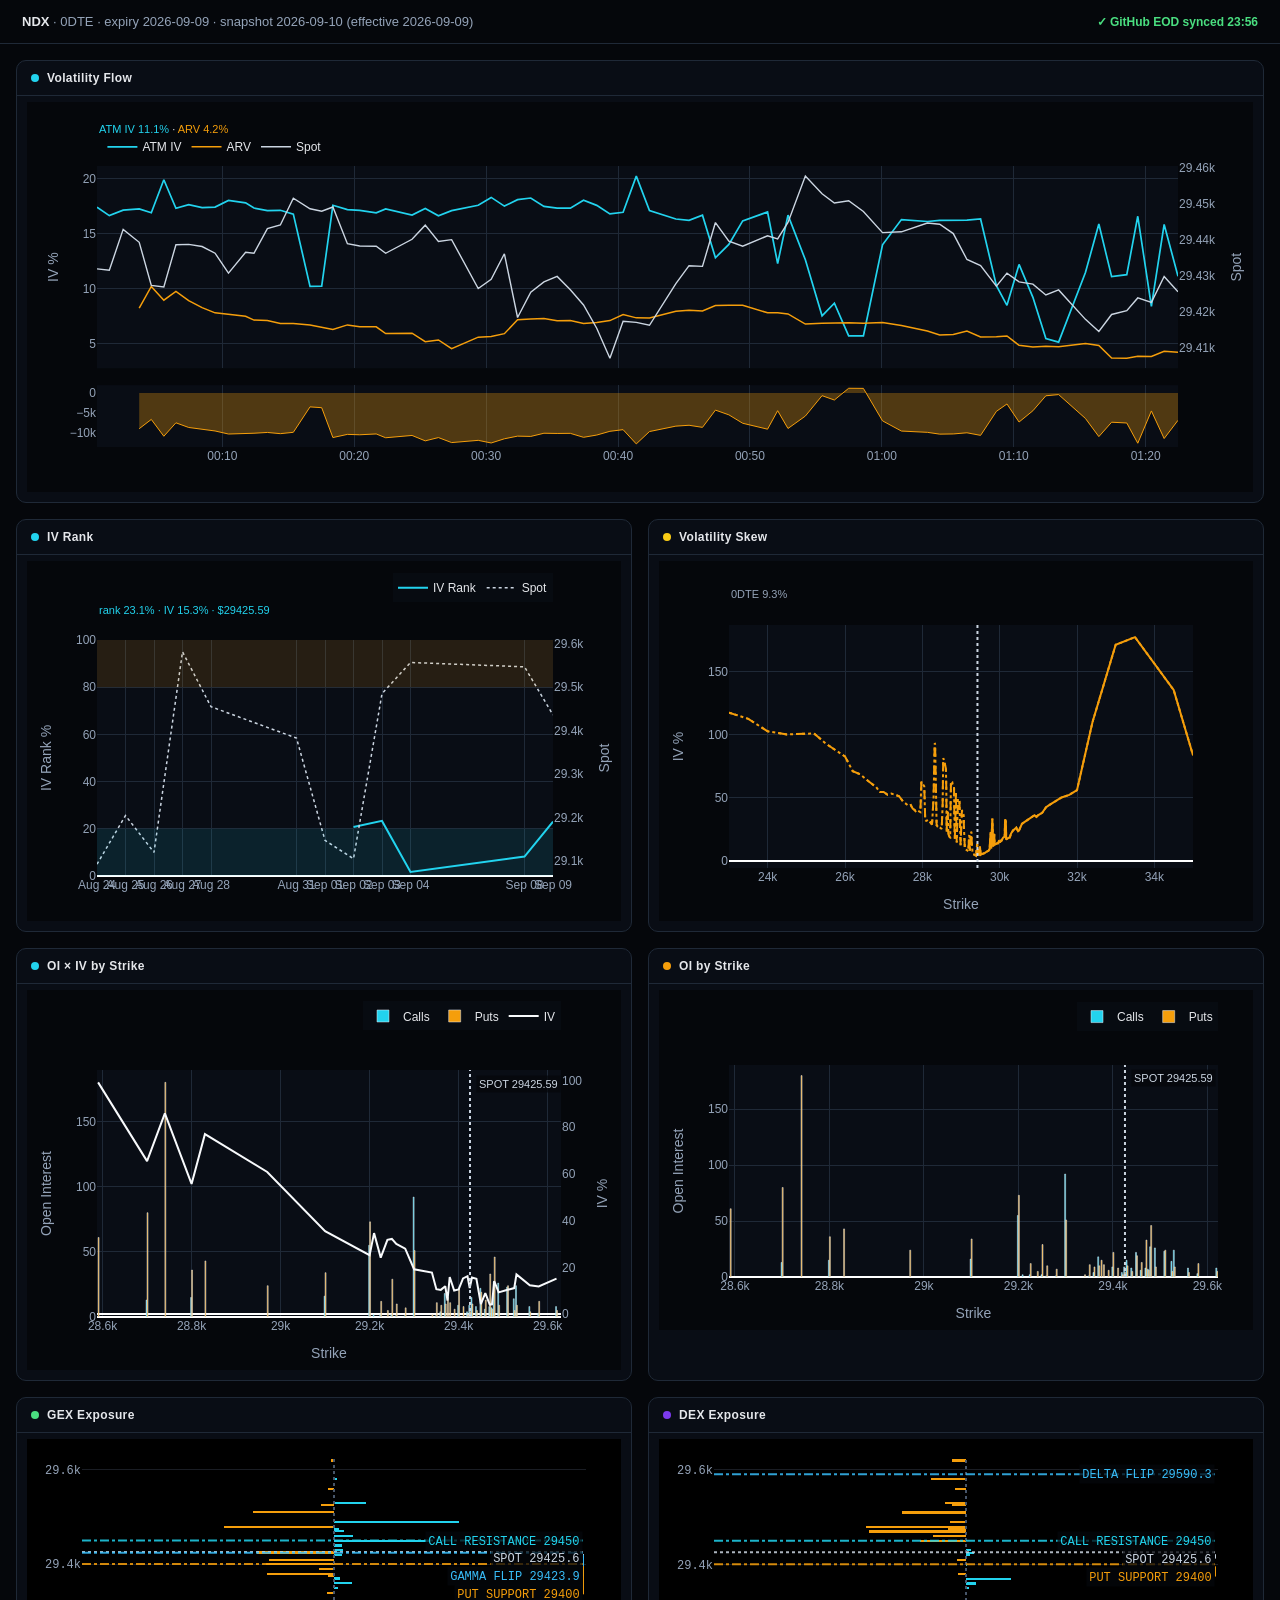
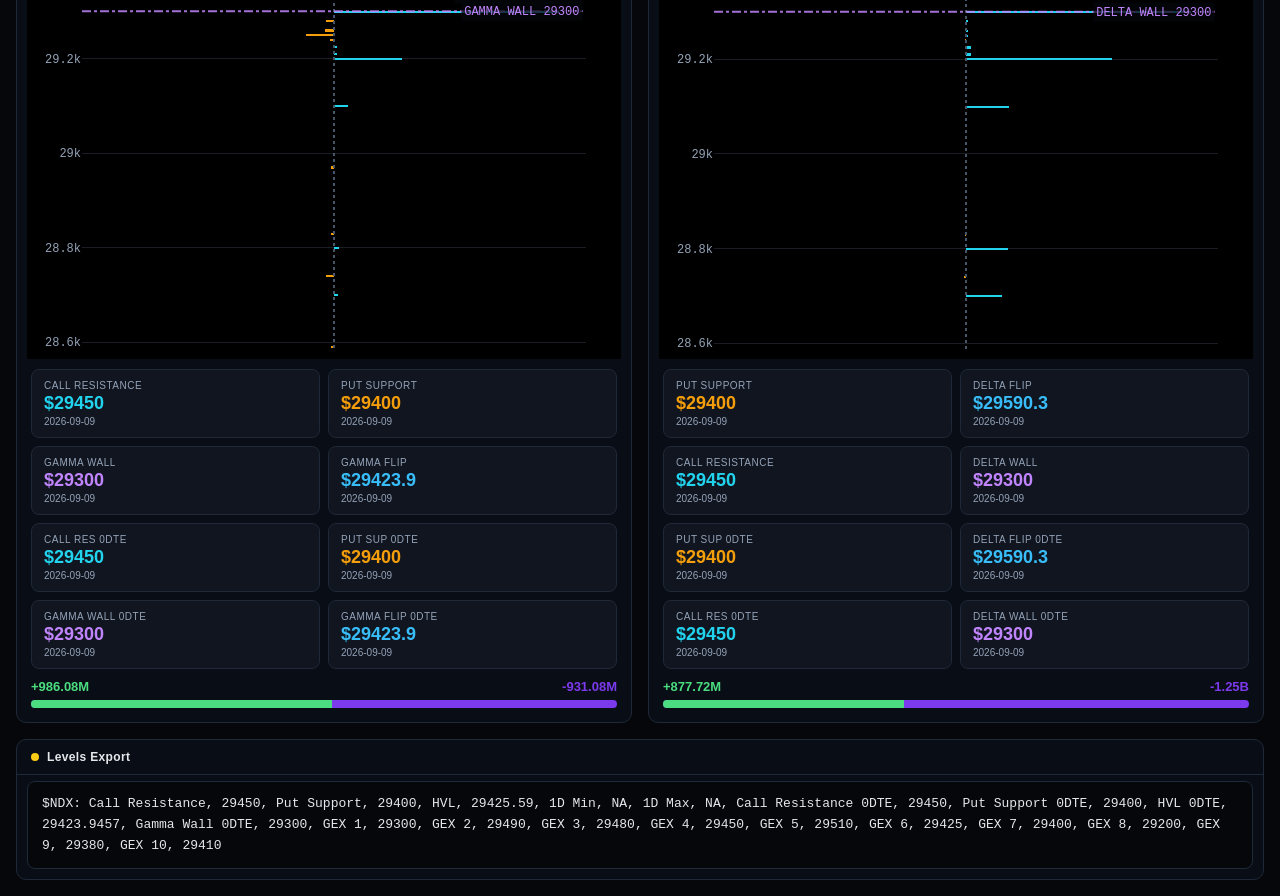
==== commit b354a11c: "Add MongoDB connection check in dataset migration script This commit introduces a connection check t" ====
--- a/dashboard.html
+++ b/dashboard.html
@@ -2,7 +2,7 @@
 <html>
 <head>
 <meta charset="utf-8">
-<title>QQQ Exposure</title>
+<title>NDX Exposure</title>
 <style>
   * { box-sizing: border-box; }
   body {
@@ -53,70 +53,70 @@
 </head>
 <body>
 <div class="topbar">
-  <div class="meta"><b>QQQ</b> &middot; 0DTE &middot; expiry 2026-09-09 &middot; snapshot 2026-09-10 (effective 2026-09-09)</div>
+  <div class="meta"><b>NDX</b> &middot; 0DTE &middot; expiry 2026-09-09 &middot; snapshot 2026-09-10 (effective 2026-09-09)</div>
   <div class="sync-badge" style="color:#4ADE80">&#10003; GitHub EOD synced 23:56</div>
 </div>
 <div class="panel-grid">
     <div class="panel panel-wide">
       <div class="panel-header"><span class="dot" style="background:#22D3EE"></span>Volatility Flow</div>
       <div class="panel-body"><div>                        <script type="text/javascript">window.PlotlyConfig = {MathJaxConfig: 'local'};</script>
-        <script charset="utf-8" src="https://cdn.plot.ly/plotly-2.35.2.min.js"></script>                <div id="vol-flow-plot" class="plotly-graph-div" style="height:390px; width:100%;"></div>            <script type="text/javascript">                                    window.PLOTLYENV=window.PLOTLYENV || {};                                    if (document.getElementById("vol-flow-plot")) {                    Plotly.newPlot(                        "vol-flow-plot",                        [{"hovertemplate":"%{x}\u003cbr\u003eATM IV %{y:.1f}%\u003cextra\u003e\u003c\u002fextra\u003e","line":{"color":"#22D3EE","width":1.7},"mode":"lines","name":"ATM IV","x":["2026-09-10T00:00:30","2026-09-10T00:03:14","2026-09-10T00:04:06","2026-09-10T00:05:02","2026-09-10T00:06:00","2026-09-10T00:07:49","2026-09-10T00:08:39","2026-09-10T00:09:27","2026-09-10T00:10:28","2026-09-10T00:12:27","2026-09-10T00:13:25","2026-09-10T00:14:24","2026-09-10T00:15:23","2026-09-10T00:17:53","2026-09-10T00:18:23","2026-09-10T00:19:29","2026-09-10T00:20:25","2026-09-10T00:22:23","2026-09-10T00:23:27","2026-09-10T00:24:23","2026-09-10T00:25:23","2026-09-10T00:27:23","2026-09-10T00:28:23","2026-09-10T00:29:24","2026-09-10T00:30:23","2026-09-10T00:32:23","2026-09-10T00:33:23","2026-09-10T00:34:23","2026-09-10T00:35:23","2026-09-10T00:37:23","2026-09-10T00:38:23","2026-09-10T00:39:23","2026-09-10T00:40:23","2026-09-10T00:42:23","2026-09-10T00:43:23","2026-09-10T00:44:23","2026-09-10T00:45:23","2026-09-10T00:47:23","2026-09-10T00:48:24","2026-09-10T00:49:27","2026-09-10T00:51:20","2026-09-10T00:54:12","2026-09-10T00:54:43","2026-09-10T00:55:10","2026-09-10T00:55:59","2026-09-10T00:57:33","2026-09-10T00:58:36","2026-09-10T01:00:03","2026-09-10T01:00:50","2026-09-10T01:02:26","2026-09-10T01:03:37","2026-09-10T01:04:23","2026-09-10T01:05:25","2026-09-10T01:08:41","2026-09-10T01:08:54","2026-09-10T01:09:29","2026-09-10T01:10:24","2026-09-10T01:12:26","2026-09-10T01:13:24","2026-09-10T01:14:28","2026-09-10T01:15:52","2026-09-10T01:18:04"],"y":[17.501887995176077,17.730309400299355,18.064060604218994,18.469328798183376,17.88110001960377,17.454463920643096,17.935095643096616,18.5424877215453,18.57311091111505,18.391623149612712,17.78744546187953,17.801457695342187,18.17194946311909,18.56822366898787,18.004863399892223,18.062742866629712,18.100976693709715,17.54944057950209,17.544749233052627,17.624235457029567,17.94016686306501,17.130927849785746,18.277272971414014,19.118518153335273,19.780042359394276,19.410397555293333,19.269836959752837,18.001240289317813,18.470210452270422,18.436909332996223,18.45699472446418,18.377604703832894,18.82632778126171,18.715440488269085,18.302822905318422,17.326623108740467,11.638066134024134,18.71401034496388,17.175219841254187,16.94943603794792,17.560867554959874,19.66639852144148,20.018370802251265,18.65779440179699,18.54549895319305,18.154596593096944,17.765423406509523,16.976999363752395,16.902442263257168,16.53025468522849,17.051221137421248,16.80156485331286,16.587015070138538,18.965195827894032,19.190276694060472,20.408325873853798,19.66590583576483,19.42502753598729,18.741533341763127,18.77135760063781,17.9116588378011,18.34917174666105],"type":"scatter"},{"hovertemplate":"%{x}\u003cbr\u003eARV %{y:.1f}%\u003cextra\u003e\u003c\u002fextra\u003e","line":{"color":"#F59E0B","width":1.5},"mode":"lines","name":"ARV","x":["2026-09-10T00:00:30","2026-09-10T00:03:14","2026-09-10T00:04:06","2026-09-10T00:05:02","2026-09-10T00:06:00","2026-09-10T00:07:49","2026-09-10T00:08:39","2026-09-10T00:09:27","2026-09-10T00:10:28","2026-09-10T00:12:27","2026-09-10T00:13:25","2026-09-10T00:14:24","2026-09-10T00:15:23","2026-09-10T00:17:53","2026-09-10T00:18:23","2026-09-10T00:19:29","2026-09-10T00:20:25","2026-09-10T00:22:23","2026-09-10T00:23:27","2026-09-10T00:24:23","2026-09-10T00:25:23","2026-09-10T00:27:23","2026-09-10T00:28:23","2026-09-10T00:29:24","2026-09-10T00:30:23","2026-09-10T00:32:23","2026-09-10T00:33:23","2026-09-10T00:34:23","2026-09-10T00:35:23","2026-09-10T00:37:23","2026-09-10T00:38:23","2026-09-10T00:39:23","2026-09-10T00:40:23","2026-09-10T00:42:23","2026-09-10T00:43:23","2026-09-10T00:44:23","2026-09-10T00:45:23","2026-09-10T00:47:23","2026-09-10T00:48:24","2026-09-10T00:49:27","2026-09-10T00:51:20","2026-09-10T00:54:12","2026-09-10T00:54:43","2026-09-10T00:55:10","2026-09-10T00:55:59","2026-09-10T00:57:33","2026-09-10T00:58:36","2026-09-10T01:00:03","2026-09-10T01:00:50","2026-09-10T01:02:26","2026-09-10T01:03:37","2026-09-10T01:04:23","2026-09-10T01:05:25","2026-09-10T01:08:41","2026-09-10T01:08:54","2026-09-10T01:09:29","2026-09-10T01:10:24","2026-09-10T01:12:26","2026-09-10T01:13:24","2026-09-10T01:14:28","2026-09-10T01:15:52","2026-09-10T01:18:04"],"y":[null,null,null,18.504351530090105,16.92221927395257,14.870717811505981,13.310020332878333,12.281713001328152,11.613975678443733,10.995402521822266,10.529383012828227,9.992527422864683,9.734759735125028,9.508346274163605,9.141694431168796,9.417758582008329,9.153102286508515,8.864004643213503,8.59952075433863,8.369430999939896,8.213639845902703,6.699226126261783,6.285945858263439,6.3065760645954,5.259529858878173,5.465381184416949,5.869626311523584,5.93177782153558,5.843461342543428,5.86976501359432,5.791844849337794,5.862772520568113,6.348403490283766,6.327036491963141,6.488438816725566,6.354296429810738,6.45522623093982,7.325812472516151,7.621256781894736,7.615935342814256,7.527387123458662,8.279054117417084,8.266244677628052,7.749030129920108,7.762614599433223,7.818575677666782,7.650684994300899,7.8116334194919705,7.779093492239222,7.5724049100665045,7.17377529876861,6.865124337654557,6.400852343730746,7.1207770676453075,7.048868844167118,6.874720741810967,6.771943087640267,5.829453185630169,5.570084684054113,5.560512125040769,5.8004580871616245,4.365465145746528],"type":"scatter"},{"hovertemplate":"%{x}\u003cbr\u003eSpot $%{y:.2f}\u003cextra\u003e\u003c\u002fextra\u003e","line":{"color":"#CBD5E1","width":1.4},"mode":"lines","name":"Spot","x":["2026-09-10T00:00:30","2026-09-10T00:03:14","2026-09-10T00:04:06","2026-09-10T00:05:02","2026-09-10T00:06:00","2026-09-10T00:07:49","2026-09-10T00:08:39","2026-09-10T00:09:27","2026-09-10T00:10:28","2026-09-10T00:12:27","2026-09-10T00:13:25","2026-09-10T00:14:24","2026-09-10T00:15:23","2026-09-10T00:17:53","2026-09-10T00:18:23","2026-09-10T00:19:29","2026-09-10T00:20:25","2026-09-10T00:22:23","2026-09-10T00:23:27","2026-09-10T00:24:23","2026-09-10T00:25:23","2026-09-10T00:27:23","2026-09-10T00:28:23","2026-09-10T00:29:24","2026-09-10T00:30:23","2026-09-10T00:32:23","2026-09-10T00:33:23","2026-09-10T00:34:23","2026-09-10T00:35:23","2026-09-10T00:37:23","2026-09-10T00:38:23","2026-09-10T00:39:23","2026-09-10T00:40:23","2026-09-10T00:42:23","2026-09-10T00:43:23","2026-09-10T00:44:23","2026-09-10T00:45:23","2026-09-10T00:47:23","2026-09-10T00:48:24","2026-09-10T00:49:27","2026-09-10T00:51:20","2026-09-10T00:54:12","2026-09-10T00:54:43","2026-09-10T00:55:10","2026-09-10T00:55:59","2026-09-10T00:57:33","2026-09-10T00:58:36","2026-09-10T01:00:03","2026-09-10T01:00:50","2026-09-10T01:02:26","2026-09-10T01:03:37","2026-09-10T01:04:23","2026-09-10T01:05:25","2026-09-10T01:08:41","2026-09-10T01:08:54","2026-09-10T01:09:29","2026-09-10T01:10:24","2026-09-10T01:12:26","2026-09-10T01:13:24","2026-09-10T01:14:28","2026-09-10T01:15:52","2026-09-10T01:18:04"],"y":[716.26,716.74,716.49,716.235,716.575,716.5248,716.55,716.49,716.37,716.5,716.66,716.72,716.9201,716.82,716.8339,716.58,716.51,716.51,716.53,716.5,716.62,716.59,716.5,716.24,716.26,716.09,716.29,716.38,716.32,716.16,715.975,715.8,716.1,716.03,716.145,716.31,716.43,716.7799,716.5781,716.6,716.6243,716.98,716.9,716.9537,717.04,716.85,716.835,716.67,716.66,716.6501,716.7,716.695,716.6294,716.32,716.34,716.36,716.35,716.23,716.25,716.21,716.01,716.04],"yaxis":"y2","type":"scatter"},{"fill":"tozeroy","fillcolor":"rgba(245,158,11,0.30)","hoverinfo":"skip","line":{"color":"#F59E0B","width":1},"mode":"lines","name":"ARV - IV","showlegend":false,"x":["2026-09-10T00:00:30","2026-09-10T00:03:14","2026-09-10T00:04:06","2026-09-10T00:05:02","2026-09-10T00:06:00","2026-09-10T00:07:49","2026-09-10T00:08:39","2026-09-10T00:09:27","2026-09-10T00:10:28","2026-09-10T00:12:27","2026-09-10T00:13:25","2026-09-10T00:14:24","2026-09-10T00:15:23","2026-09-10T00:17:53","2026-09-10T00:18:23","2026-09-10T00:19:29","2026-09-10T00:20:25","2026-09-10T00:22:23","2026-09-10T00:23:27","2026-09-10T00:24:23","2026-09-10T00:25:23","2026-09-10T00:27:23","2026-09-10T00:28:23","2026-09-10T00:29:24","2026-09-10T00:30:23","2026-09-10T00:32:23","2026-09-10T00:33:23","2026-09-10T00:34:23","2026-09-10T00:35:23","2026-09-10T00:37:23","2026-09-10T00:38:23","2026-09-10T00:39:23","2026-09-10T00:40:23","2026-09-10T00:42:23","2026-09-10T00:43:23","2026-09-10T00:44:23","2026-09-10T00:45:23","2026-09-10T00:47:23","2026-09-10T00:48:24","2026-09-10T00:49:27","2026-09-10T00:51:20","2026-09-10T00:54:12","2026-09-10T00:54:43","2026-09-10T00:55:10","2026-09-10T00:55:59","2026-09-10T00:57:33","2026-09-10T00:58:36","2026-09-10T01:00:03","2026-09-10T01:00:50","2026-09-10T01:02:26","2026-09-10T01:03:37","2026-09-10T01:04:23","2026-09-10T01:05:25","2026-09-10T01:08:41","2026-09-10T01:08:54","2026-09-10T01:09:29","2026-09-10T01:10:24","2026-09-10T01:12:26","2026-09-10T01:13:24","2026-09-10T01:14:28","2026-09-10T01:15:52","2026-09-10T01:18:04"],"y":[null,null,null,35.022731906728666,-958.8807456512001,-2583.746109137115,-4625.075310218283,-6260.774720217148,-6959.135232671319,-7396.220627790447,-7258.062449051302,-7808.930272477503,-8437.189727994064,-9059.877394824263,-8863.168968723427,-8644.984284621383,-8947.8744072012,-8685.435936288586,-8945.228478713996,-9254.80445708967,-9726.527017162307,-10431.701723523964,-11991.327113150575,-12811.942088739872,-14520.512500516103,-13945.016370876385,-13400.210648229253,-12069.462467782234,-12626.749109726994,-12567.144319401903,-12665.149875126386,-12514.832183264782,-12477.924290977946,-12388.403996305942,-11814.384088592857,-10972.326678929729,-5182.839903084315,-11388.19787244773,-9553.96305935945,-9333.500695133662,-10033.480431501212,-11387.344404024396,-11752.126124623213,-10908.764271876884,-10782.884353759826,-10336.020915430161,-10114.738412208624,-9165.365944260424,-9123.348771017945,-8957.849775161983,-9877.445838652637,-9936.440515658305,-10186.162726407792,-11844.418760248725,-12141.407849893354,-13533.60513204283,-12893.96274812456,-13595.574350357121,-13171.448657709014,-13210.84547559704,-12111.200750639475,-13983.706600914522],"yaxis":"y3","type":"scatter"}],                        {"template":{"data":{"histogram2dcontour":[{"type":"histogram2dcontour","colorbar":{"outlinewidth":0,"ticks":""},"colorscale":[[0.0,"#0d0887"],[0.1111111111111111,"#46039f"],[0.2222222222222222,"#7201a8"],[0.3333333333333333,"#9c179e"],[0.4444444444444444,"#bd3786"],[0.5555555555555556,"#d8576b"],[0.6666666666666666,"#ed7953"],[0.7777777777777778,"#fb9f3a"],[0.8888888888888888,"#fdca26"],[1.0,"#f0f921"]]}],"choropleth":[{"type":"choropleth","colorbar":{"outlinewidth":0,"ticks":""}}],"histogram2d":[{"type":"histogram2d","colorbar":{"outlinewidth":0,"ticks":""},"colorscale":[[0.0,"#0d0887"],[0.1111111111111111,"#46039f"],[0.2222222222222222,"#7201a8"],[0.3333333333333333,"#9c179e"],[0.4444444444444444,"#bd3786"],[0.5555555555555556,"#d8576b"],[0.6666666666666666,"#ed7953"],[0.7777777777777778,"#fb9f3a"],[0.8888888888888888,"#fdca26"],[1.0,"#f0f921"]]}],"heatmap":[{"type":"heatmap","colorbar":{"outlinewidth":0,"ticks":""},"colorscale":[[0.0,"#0d0887"],[0.1111111111111111,"#46039f"],[0.2222222222222222,"#7201a8"],[0.3333333333333333,"#9c179e"],[0.4444444444444444,"#bd3786"],[0.5555555555555556,"#d8576b"],[0.6666666666666666,"#ed7953"],[0.7777777777777778,"#fb9f3a"],[0.8888888888888888,"#fdca26"],[1.0,"#f0f921"]]}],"heatmapgl":[{"type":"heatmapgl","colorbar":{"outlinewidth":0,"ticks":""},"colorscale":[[0.0,"#0d0887"],[0.1111111111111111,"#46039f"],[0.2222222222222222,"#7201a8"],[0.3333333333333333,"#9c179e"],[0.4444444444444444,"#bd3786"],[0.5555555555555556,"#d8576b"],[0.6666666666666666,"#ed7953"],[0.7777777777777778,"#fb9f3a"],[0.8888888888888888,"#fdca26"],[1.0,"#f0f921"]]}],"contourcarpet":[{"type":"contourcarpet","colorbar":{"outlinewidth":0,"ticks":""}}],"contour":[{"type":"contour","colorbar":{"outlinewidth":0,"ticks":""},"colorscale":[[0.0,"#0d0887"],[0.1111111111111111,"#46039f"],[0.2222222222222222,"#7201a8"],[0.3333333333333333,"#9c179e"],[0.4444444444444444,"#bd3786"],[0.5555555555555556,"#d8576b"],[0.6666666666666666,"#ed7953"],[0.7777777777777778,"#fb9f3a"],[0.8888888888888888,"#fdca26"],[1.0,"#f0f921"]]}],"surface":[{"type":"surface","colorbar":{"outlinewidth":0,"ticks":""},"colorscale":[[0.0,"#0d0887"],[0.1111111111111111,"#46039f"],[0.2222222222222222,"#7201a8"],[0.3333333333333333,"#9c179e"],[0.4444444444444444,"#bd3786"],[0.5555555555555556,"#d8576b"],[0.6666666666666666,"#ed7953"],[0.7777777777777778,"#fb9f3a"],[0.8888888888888888,"#fdca26"],[1.0,"#f0f921"]]}],"mesh3d":[{"type":"mesh3d","colorbar":{"outlinewidth":0,"ticks":""}}],"scatter":[{"fillpattern":{"fillmode":"overlay","size":10,"solidity":0.2},"type":"scatter"}],"parcoords":[{"type":"parcoords","line":{"colorbar":{"outlinewidth":0,"ticks":""}}}],"scatterpolargl":[{"type":"scatterpolargl","marker":{"colorbar":{"outlinewidth":0,"ticks":""}}}],"bar":[{"error_x":{"color":"#2a3f5f"},"error_y":{"color":"#2a3f5f"},"marker":{"line":{"color":"#E5ECF6","width":0.5},"pattern":{"fillmode":"overlay","size":10,"solidity":0.2}},"type":"bar"}],"scattergeo":[{"type":"scattergeo","marker":{"colorbar":{"outlinewidth":0,"ticks":""}}}],"scatterpolar":[{"type":"scatterpolar","marker":{"colorbar":{"outlinewidth":0,"ticks":""}}}],"histogram":[{"marker":{"pattern":{"fillmode":"overlay","size":10,"solidity":0.2}},"type":"histogram"}],"scattergl":[{"type":"scattergl","marker":{"colorbar":{"outlinewidth":0,"ticks":""}}}],"scatter3d":[{"type":"scatter3d","line":{"colorbar":{"outlinewidth":0,"ticks":""}},"marker":{"colorbar":{"outlinewidth":0,"ticks":""}}}],"scattermapbox":[{"type":"scattermapbox","marker":{"colorbar":{"outlinewidth":0,"ticks":""}}}],"scatterternary":[{"type":"scatterternary","marker":{"colorbar":{"outlinewidth":0,"ticks":""}}}],"scattercarpet":[{"type":"scattercarpet","marker":{"colorbar":{"outlinewidth":0,"ticks":""}}}],"carpet":[{"aaxis":{"endlinecolor":"#2a3f5f","gridcolor":"white","linecolor":"white","minorgridcolor":"white","startlinecolor":"#2a3f5f"},"baxis":{"endlinecolor":"#2a3f5f","gridcolor":"white","linecolor":"white","minorgridcolor":"white","startlinecolor":"#2a3f5f"},"type":"carpet"}],"table":[{"cells":{"fill":{"color":"#EBF0F8"},"line":{"color":"white"}},"header":{"fill":{"color":"#C8D4E3"},"line":{"color":"white"}},"type":"table"}],"barpolar":[{"marker":{"line":{"color":"#E5ECF6","width":0.5},"pattern":{"fillmode":"overlay","size":10,"solidity":0.2}},"type":"barpolar"}],"pie":[{"automargin":true,"type":"pie"}]},"layout":{"autotypenumbers":"strict","colorway":["#636efa","#EF553B","#00cc96","#ab63fa","#FFA15A","#19d3f3","#FF6692","#B6E880","#FF97FF","#FECB52"],"font":{"color":"#2a3f5f"},"hovermode":"closest","hoverlabel":{"align":"left"},"paper_bgcolor":"white","plot_bgcolor":"#E5ECF6","polar":{"bgcolor":"#E5ECF6","angularaxis":{"gridcolor":"white","linecolor":"white","ticks":""},"radialaxis":{"gridcolor":"white","linecolor":"white","ticks":""}},"ternary":{"bgcolor":"#E5ECF6","aaxis":{"gridcolor":"white","linecolor":"white","ticks":""},"baxis":{"gridcolor":"white","linecolor":"white","ticks":""},"caxis":{"gridcolor":"white","linecolor":"white","ticks":""}},"coloraxis":{"colorbar":{"outlinewidth":0,"ticks":""}},"colorscale":{"sequential":[[0.0,"#0d0887"],[0.1111111111111111,"#46039f"],[0.2222222222222222,"#7201a8"],[0.3333333333333333,"#9c179e"],[0.4444444444444444,"#bd3786"],[0.5555555555555556,"#d8576b"],[0.6666666666666666,"#ed7953"],[0.7777777777777778,"#fb9f3a"],[0.8888888888888888,"#fdca26"],[1.0,"#f0f921"]],"sequentialminus":[[0.0,"#0d0887"],[0.1111111111111111,"#46039f"],[0.2222222222222222,"#7201a8"],[0.3333333333333333,"#9c179e"],[0.4444444444444444,"#bd3786"],[0.5555555555555556,"#d8576b"],[0.6666666666666666,"#ed7953"],[0.7777777777777778,"#fb9f3a"],[0.8888888888888888,"#fdca26"],[1.0,"#f0f921"]],"diverging":[[0,"#8e0152"],[0.1,"#c51b7d"],[0.2,"#de77ae"],[0.3,"#f1b6da"],[0.4,"#fde0ef"],[0.5,"#f7f7f7"],[0.6,"#e6f5d0"],[0.7,"#b8e186"],[0.8,"#7fbc41"],[0.9,"#4d9221"],[1,"#276419"]]},"xaxis":{"gridcolor":"white","linecolor":"white","ticks":"","title":{"standoff":15},"zerolinecolor":"white","automargin":true,"zerolinewidth":2},"yaxis":{"gridcolor":"white","linecolor":"white","ticks":"","title":{"standoff":15},"zerolinecolor":"white","automargin":true,"zerolinewidth":2},"scene":{"xaxis":{"backgroundcolor":"#E5ECF6","gridcolor":"white","linecolor":"white","showbackground":true,"ticks":"","zerolinecolor":"white","gridwidth":2},"yaxis":{"backgroundcolor":"#E5ECF6","gridcolor":"white","linecolor":"white","showbackground":true,"ticks":"","zerolinecolor":"white","gridwidth":2},"zaxis":{"backgroundcolor":"#E5ECF6","gridcolor":"white","linecolor":"white","showbackground":true,"ticks":"","zerolinecolor":"white","gridwidth":2}},"shapedefaults":{"line":{"color":"#2a3f5f"}},"annotationdefaults":{"arrowcolor":"#2a3f5f","arrowhead":0,"arrowwidth":1},"geo":{"bgcolor":"white","landcolor":"#E5ECF6","subunitcolor":"white","showland":true,"showlakes":true,"lakecolor":"white"},"title":{"x":0.05},"mapbox":{"style":"light"}}},"annotations":[{"font":{"size":11},"showarrow":false,"text":"\u003cspan style='color:#22D3EE'\u003eATM IV 18.3%\u003c\u002fspan\u003e · \u003cspan style='color:#F59E0B'\u003eARV 4.4%\u003c\u002fspan\u003e","x":0,"xanchor":"left","xref":"paper","y":1.16,"yref":"paper"}],"title":{"font":{"color":"#E5E7EB","size":13},"text":"","x":0},"font":{"color":"#E5E7EB"},"margin":{"l":70,"r":60,"t":64,"b":45},"hoverlabel":{"font":{"color":"#E5E7EB"},"bgcolor":"rgba(5,7,11,0.9)"},"legend":{"orientation":"h","x":0.005,"xanchor":"left","y":1.12,"bgcolor":"rgba(0,0,0,0)"},"xaxis":{"gridcolor":"#1F2937","color":"#94A3B8","title":{},"tickformat":"%H:%M","tickangle":0,"nticks":9,"anchor":"y3"},"yaxis":{"gridcolor":"#1F2937","color":"#94A3B8","title":{"text":"IV %"},"domain":[0.28,1]},"yaxis2":{"title":{"text":"Spot"},"overlaying":"y","side":"right","color":"#94A3B8","showgrid":false,"domain":[0.28,1]},"yaxis3":{"title":{"text":""},"domain":[0,0.22],"color":"#94A3B8","showgrid":false,"zeroline":false},"paper_bgcolor":"#05070B","plot_bgcolor":"#090D15","height":390,"hovermode":"x unified","dragmode":"pan","showlegend":true},                        {"displaylogo": false, "displayModeBar": false, "scrollZoom": true, "modeBarButtonsToRemove": ["lasso2d", "select2d"], "responsive": true}                    )                };                            </script>        </div></div>
+        <script charset="utf-8" src="https://cdn.plot.ly/plotly-2.35.2.min.js"></script>                <div id="vol-flow-plot" class="plotly-graph-div" style="height:390px; width:100%;"></div>            <script type="text/javascript">                                    window.PLOTLYENV=window.PLOTLYENV || {};                                    if (document.getElementById("vol-flow-plot")) {                    Plotly.newPlot(                        "vol-flow-plot",                        [{"hovertemplate":"%{x}\u003cbr\u003eATM IV %{y:.1f}%\u003cextra\u003e\u003c\u002fextra\u003e","line":{"color":"#22D3EE","width":1.7},"mode":"lines","name":"ATM IV","x":["2026-09-10T00:00:30","2026-09-10T00:01:26","2026-09-10T00:02:29","2026-09-10T00:03:42","2026-09-10T00:04:37","2026-09-10T00:05:34","2026-09-10T00:06:29","2026-09-10T00:07:27","2026-09-10T00:08:28","2026-09-10T00:09:27","2026-09-10T00:10:28","2026-09-10T00:11:46","2026-09-10T00:12:24","2026-09-10T00:13:25","2026-09-10T00:14:24","2026-09-10T00:15:23","2026-09-10T00:16:39","2026-09-10T00:17:32","2026-09-10T00:18:23","2026-09-10T00:19:29","2026-09-10T00:20:25","2026-09-10T00:21:40","2026-09-10T00:22:23","2026-09-10T00:24:23","2026-09-10T00:25:23","2026-09-10T00:26:23","2026-09-10T00:27:23","2026-09-10T00:29:24","2026-09-10T00:30:23","2026-09-10T00:31:23","2026-09-10T00:32:23","2026-09-10T00:33:23","2026-09-10T00:34:23","2026-09-10T00:35:23","2026-09-10T00:36:23","2026-09-10T00:37:23","2026-09-10T00:38:23","2026-09-10T00:39:23","2026-09-10T00:40:23","2026-09-10T00:41:23","2026-09-10T00:42:23","2026-09-10T00:44:23","2026-09-10T00:45:23","2026-09-10T00:46:24","2026-09-10T00:47:23","2026-09-10T00:48:24","2026-09-10T00:49:27","2026-09-10T00:51:20","2026-09-10T00:52:06","2026-09-10T00:52:53","2026-09-10T00:54:12","2026-09-10T00:55:28","2026-09-10T00:56:24","2026-09-10T00:57:29","2026-09-10T00:58:36","2026-09-10T01:00:03","2026-09-10T01:01:29","2026-09-10T01:03:27","2026-09-10T01:04:23","2026-09-10T01:05:25","2026-09-10T01:06:27","2026-09-10T01:07:29","2026-09-10T01:08:41","2026-09-10T01:09:29","2026-09-10T01:10:24","2026-09-10T01:11:27","2026-09-10T01:12:26","2026-09-10T01:13:24","2026-09-10T01:15:26","2026-09-10T01:16:27","2026-09-10T01:17:25","2026-09-10T01:18:34","2026-09-10T01:19:24","2026-09-10T01:20:26","2026-09-10T01:21:24","2026-09-10T01:22:27"],"y":[17.375261738529993,16.612296074512088,17.112423671512154,17.229391045109104,16.86745928698927,19.874608502775192,17.273577041681776,17.61489132031186,17.335773961148938,17.389183915054726,17.98880550111596,17.772321204918637,17.302512053454496,17.064539885437092,17.095519473334548,16.749811951399685,10.181704335844488,10.193685006837546,17.551249361296296,17.15512264550478,17.0816154039722,16.865841199097925,17.226195398006126,16.667225689353824,17.268043655619927,16.589137612848926,17.067431950613617,17.55152690129496,18.267109192758042,17.473407704598777,18.064576095718724,18.212080521766666,17.45190539051402,17.29583657766733,17.291868499182282,18.011658884210483,17.541803165987012,16.765,16.90891199790588,20.202486033768626,17.07634494997353,16.3057596879918,16.182918191629913,16.646688521286144,12.78006467995953,13.995148198703204,16.130812420805743,16.940983039319867,12.25947003334479,16.65905568755346,12.593357530593874,7.499051836446717,8.65296283539188,5.682744024276734,5.681408893585205,13.952717056405303,16.255488260902776,16.07437112326842,16.185893517107417,16.177395596587026,16.194868284122954,16.30535813730504,10.245791644233105,8.454233598709108,12.172289685125005,9.180368536949157,5.443946363449097,5.109686858177186,11.437556760787965,15.844999999999999,11.064495071411134,11.240914098739626,16.55313913519047,8.357505891008493,15.804696584877318,11.104617044665533],"type":"scatter"},{"hovertemplate":"%{x}\u003cbr\u003eARV %{y:.1f}%\u003cextra\u003e\u003c\u002fextra\u003e","line":{"color":"#F59E0B","width":1.5},"mode":"lines","name":"ARV","x":["2026-09-10T00:00:30","2026-09-10T00:01:26","2026-09-10T00:02:29","2026-09-10T00:03:42","2026-09-10T00:04:37","2026-09-10T00:05:34","2026-09-10T00:06:29","2026-09-10T00:07:27","2026-09-10T00:08:28","2026-09-10T00:09:27","2026-09-10T00:10:28","2026-09-10T00:11:46","2026-09-10T00:12:24","2026-09-10T00:13:25","2026-09-10T00:14:24","2026-09-10T00:15:23","2026-09-10T00:16:39","2026-09-10T00:17:32","2026-09-10T00:18:23","2026-09-10T00:19:29","2026-09-10T00:20:25","2026-09-10T00:21:40","2026-09-10T00:22:23","2026-09-10T00:24:23","2026-09-10T00:25:23","2026-09-10T00:26:23","2026-09-10T00:27:23","2026-09-10T00:29:24","2026-09-10T00:30:23","2026-09-10T00:31:23","2026-09-10T00:32:23","2026-09-10T00:33:23","2026-09-10T00:34:23","2026-09-10T00:35:23","2026-09-10T00:36:23","2026-09-10T00:37:23","2026-09-10T00:38:23","2026-09-10T00:39:23","2026-09-10T00:40:23","2026-09-10T00:41:23","2026-09-10T00:42:23","2026-09-10T00:44:23","2026-09-10T00:45:23","2026-09-10T00:46:24","2026-09-10T00:47:23","2026-09-10T00:48:24","2026-09-10T00:49:27","2026-09-10T00:51:20","2026-09-10T00:52:06","2026-09-10T00:52:53","2026-09-10T00:54:12","2026-09-10T00:55:28","2026-09-10T00:56:24","2026-09-10T00:57:29","2026-09-10T00:58:36","2026-09-10T01:00:03","2026-09-10T01:01:29","2026-09-10T01:03:27","2026-09-10T01:04:23","2026-09-10T01:05:25","2026-09-10T01:06:27","2026-09-10T01:07:29","2026-09-10T01:08:41","2026-09-10T01:09:29","2026-09-10T01:10:24","2026-09-10T01:11:27","2026-09-10T01:12:26","2026-09-10T01:13:24","2026-09-10T01:15:26","2026-09-10T01:16:27","2026-09-10T01:17:25","2026-09-10T01:18:34","2026-09-10T01:19:24","2026-09-10T01:20:26","2026-09-10T01:21:24","2026-09-10T01:22:27"],"y":[null,null,null,8.191179451647542,10.170408020954929,8.923153093945446,9.722801691716345,8.885575374718675,8.2473728057895,7.7708511956277535,7.601977450106674,7.456322885678371,7.112448640028243,7.074237631983133,6.7968511651546475,6.792999453829858,6.658381396558623,6.462279261023653,6.269566960946821,6.675572460642802,6.5018928703055385,6.5001286978118396,5.895488301038834,5.917897767088265,5.153663997234018,5.304647210334646,4.51291628262316,5.564133738810121,5.616320371062166,5.879624949633171,7.143059280835352,7.2153366304420565,7.262099085073887,7.05206781046068,7.075060377084149,6.794180053741185,6.891407549247636,7.065841369075546,7.6250507195273585,7.315114079703816,7.314557848200985,7.912434591435816,8.010396063005203,7.945645242388901,8.439403101251132,8.460500130803043,8.465961123506984,7.778257457591188,7.772567933921126,7.6706777259145085,6.751975559020719,6.814794308610979,6.865932754800273,6.866045793975014,6.8369736273000425,6.8981328525667,6.618637739458837,6.116496457143176,5.7689182590546135,5.808543360694451,6.120218564743736,5.577158813850578,5.591711947785276,5.666327976212724,4.81524347097557,4.677424272768933,4.726823849851218,4.693846596021555,4.986500175817667,4.8062405339928,3.661502152347566,3.6482126612149472,3.834211000247434,3.8044815125766194,4.280946456966233,4.187243992079596],"type":"scatter"},{"hovertemplate":"%{x}\u003cbr\u003eSpot $%{y:.2f}\u003cextra\u003e\u003c\u002fextra\u003e","line":{"color":"#CBD5E1","width":1.4},"mode":"lines","name":"Spot","x":["2026-09-10T00:00:30","2026-09-10T00:01:26","2026-09-10T00:02:29","2026-09-10T00:03:42","2026-09-10T00:04:37","2026-09-10T00:05:34","2026-09-10T00:06:29","2026-09-10T00:07:27","2026-09-10T00:08:28","2026-09-10T00:09:27","2026-09-10T00:10:28","2026-09-10T00:11:46","2026-09-10T00:12:24","2026-09-10T00:13:25","2026-09-10T00:14:24","2026-09-10T00:15:23","2026-09-10T00:16:39","2026-09-10T00:17:32","2026-09-10T00:18:23","2026-09-10T00:19:29","2026-09-10T00:20:25","2026-09-10T00:21:40","2026-09-10T00:22:23","2026-09-10T00:24:23","2026-09-10T00:25:23","2026-09-10T00:26:23","2026-09-10T00:27:23","2026-09-10T00:29:24","2026-09-10T00:30:23","2026-09-10T00:31:23","2026-09-10T00:32:23","2026-09-10T00:33:23","2026-09-10T00:34:23","2026-09-10T00:35:23","2026-09-10T00:36:23","2026-09-10T00:37:23","2026-09-10T00:38:23","2026-09-10T00:39:23","2026-09-10T00:40:23","2026-09-10T00:41:23","2026-09-10T00:42:23","2026-09-10T00:44:23","2026-09-10T00:45:23","2026-09-10T00:46:24","2026-09-10T00:47:23","2026-09-10T00:48:24","2026-09-10T00:49:27","2026-09-10T00:51:20","2026-09-10T00:52:06","2026-09-10T00:52:53","2026-09-10T00:54:12","2026-09-10T00:55:28","2026-09-10T00:56:24","2026-09-10T00:57:29","2026-09-10T00:58:36","2026-09-10T01:00:03","2026-09-10T01:01:29","2026-09-10T01:03:27","2026-09-10T01:04:23","2026-09-10T01:05:25","2026-09-10T01:06:27","2026-09-10T01:07:29","2026-09-10T01:08:41","2026-09-10T01:09:29","2026-09-10T01:10:24","2026-09-10T01:11:27","2026-09-10T01:12:26","2026-09-10T01:13:24","2026-09-10T01:15:26","2026-09-10T01:16:27","2026-09-10T01:17:25","2026-09-10T01:18:34","2026-09-10T01:19:24","2026-09-10T01:20:26","2026-09-10T01:21:24","2026-09-10T01:22:27"],"y":[29431.96,29431.557,29442.934,29439.35,29427.383,29426.92,29438.682,29438.76,29438.172,29436.322,29430.785,29436.564,29436.297,29443.148,29444.164,29451.592,29448.674,29447.996,29449.156,29438.945,29438.312,29438.254,29436.295,29440.182,29444.115,29439.568,29440.086,29426.49,29429.082,29436.152,29418.44,29425.46,29428.357,29429.855,29426.127,29421.936,29415.459,29407.12,29417.398,29417.092,29416.277,29427.832,29432.844,29432.658,29444.832,29439.672,29438.264,29441.152,29440.28,29444.883,29457.75,29452.86,29450.285,29450.906,29447.93,29442.035,29442.268,29444.691,29444.383,29441.775,29434.576,29432.854,29427.139,29430.777,29428.34,29427.713,29424.7,29426.102,29417.924,29414.55,29419.275,29420.328,29423.883,29422.65,29429.855,29425.592],"yaxis":"y2","type":"scatter"},{"fill":"tozeroy","fillcolor":"rgba(245,158,11,0.30)","hoverinfo":"skip","line":{"color":"#F59E0B","width":1},"mode":"lines","name":"ARV - IV","showlegend":false,"x":["2026-09-10T00:00:30","2026-09-10T00:01:26","2026-09-10T00:02:29","2026-09-10T00:03:42","2026-09-10T00:04:37","2026-09-10T00:05:34","2026-09-10T00:06:29","2026-09-10T00:07:27","2026-09-10T00:08:28","2026-09-10T00:09:27","2026-09-10T00:10:28","2026-09-10T00:11:46","2026-09-10T00:12:24","2026-09-10T00:13:25","2026-09-10T00:14:24","2026-09-10T00:15:23","2026-09-10T00:16:39","2026-09-10T00:17:32","2026-09-10T00:18:23","2026-09-10T00:19:29","2026-09-10T00:20:25","2026-09-10T00:21:40","2026-09-10T00:22:23","2026-09-10T00:24:23","2026-09-10T00:25:23","2026-09-10T00:26:23","2026-09-10T00:27:23","2026-09-10T00:29:24","2026-09-10T00:30:23","2026-09-10T00:31:23","2026-09-10T00:32:23","2026-09-10T00:33:23","2026-09-10T00:34:23","2026-09-10T00:35:23","2026-09-10T00:36:23","2026-09-10T00:37:23","2026-09-10T00:38:23","2026-09-10T00:39:23","2026-09-10T00:40:23","2026-09-10T00:41:23","2026-09-10T00:42:23","2026-09-10T00:44:23","2026-09-10T00:45:23","2026-09-10T00:46:24","2026-09-10T00:47:23","2026-09-10T00:48:24","2026-09-10T00:49:27","2026-09-10T00:51:20","2026-09-10T00:52:06","2026-09-10T00:52:53","2026-09-10T00:54:12","2026-09-10T00:55:28","2026-09-10T00:56:24","2026-09-10T00:57:29","2026-09-10T00:58:36","2026-09-10T01:00:03","2026-09-10T01:01:29","2026-09-10T01:03:27","2026-09-10T01:04:23","2026-09-10T01:05:25","2026-09-10T01:06:27","2026-09-10T01:07:29","2026-09-10T01:08:41","2026-09-10T01:09:29","2026-09-10T01:10:24","2026-09-10T01:11:27","2026-09-10T01:12:26","2026-09-10T01:13:24","2026-09-10T01:15:26","2026-09-10T01:16:27","2026-09-10T01:17:25","2026-09-10T01:18:34","2026-09-10T01:19:24","2026-09-10T01:20:26","2026-09-10T01:21:24","2026-09-10T01:22:27"],"y":[null,null,null,-9038.211593461561,-6697.051266034341,-10951.455408829746,-7550.775349965431,-8729.315945593184,-9088.40115535944,-9618.332719426973,-10386.828051009285,-10315.998319240265,-10190.063413426251,-9990.30225345396,-10298.6683081799,-9956.812497569828,-3523.3229392858652,-3731.4057458138927,-11281.682400349475,-10479.550184861979,-10579.722533666662,-10365.712501286087,-11330.707096967291,-10749.327922265558,-12114.37965838591,-11284.490402514279,-12554.515667990458,-11987.39316248484,-12650.788821695876,-11593.782754965605,-10921.516814883373,-10996.74389132461,-10189.806305440134,-10243.76876720665,-10216.808122098133,-11217.4788304693,-10650.395616739377,-9699.158630924454,-9283.86127837852,-12887.371954064809,-9761.787101772548,-8393.325096555984,-8172.52212862471,-8701.043278897243,-4340.661578708397,-5534.648067900161,-7664.851297298758,-9162.725581728679,-4486.902099423664,-8988.377961638953,-5841.381971573154,-684.2575278357383,-1787.0300805916077,1183.3017696982804,1155.5647337148373,-7054.584203838603,-9636.85052144394,-9957.874666125244,-10416.975258052804,-10368.852235892575,-10074.649719379218,-10728.19932345446,-4654.079696447829,-2787.905622496384,-7357.0462141494345,-4502.944264180223,-717.1225135978787,-415.84026215563074,-6451.056584970298,-11038.759466007199,-7402.992919063568,-7592.70143752468,-12718.928134943037,-4553.024378431874,-11523.750127911086,-6917.373052585937],"yaxis":"y3","type":"scatter"}],                        {"template":{"data":{"histogram2dcontour":[{"type":"histogram2dcontour","colorbar":{"outlinewidth":0,"ticks":""},"colorscale":[[0.0,"#0d0887"],[0.1111111111111111,"#46039f"],[0.2222222222222222,"#7201a8"],[0.3333333333333333,"#9c179e"],[0.4444444444444444,"#bd3786"],[0.5555555555555556,"#d8576b"],[0.6666666666666666,"#ed7953"],[0.7777777777777778,"#fb9f3a"],[0.8888888888888888,"#fdca26"],[1.0,"#f0f921"]]}],"choropleth":[{"type":"choropleth","colorbar":{"outlinewidth":0,"ticks":""}}],"histogram2d":[{"type":"histogram2d","colorbar":{"outlinewidth":0,"ticks":""},"colorscale":[[0.0,"#0d0887"],[0.1111111111111111,"#46039f"],[0.2222222222222222,"#7201a8"],[0.3333333333333333,"#9c179e"],[0.4444444444444444,"#bd3786"],[0.5555555555555556,"#d8576b"],[0.6666666666666666,"#ed7953"],[0.7777777777777778,"#fb9f3a"],[0.8888888888888888,"#fdca26"],[1.0,"#f0f921"]]}],"heatmap":[{"type":"heatmap","colorbar":{"outlinewidth":0,"ticks":""},"colorscale":[[0.0,"#0d0887"],[0.1111111111111111,"#46039f"],[0.2222222222222222,"#7201a8"],[0.3333333333333333,"#9c179e"],[0.4444444444444444,"#bd3786"],[0.5555555555555556,"#d8576b"],[0.6666666666666666,"#ed7953"],[0.7777777777777778,"#fb9f3a"],[0.8888888888888888,"#fdca26"],[1.0,"#f0f921"]]}],"heatmapgl":[{"type":"heatmapgl","colorbar":{"outlinewidth":0,"ticks":""},"colorscale":[[0.0,"#0d0887"],[0.1111111111111111,"#46039f"],[0.2222222222222222,"#7201a8"],[0.3333333333333333,"#9c179e"],[0.4444444444444444,"#bd3786"],[0.5555555555555556,"#d8576b"],[0.6666666666666666,"#ed7953"],[0.7777777777777778,"#fb9f3a"],[0.8888888888888888,"#fdca26"],[1.0,"#f0f921"]]}],"contourcarpet":[{"type":"contourcarpet","colorbar":{"outlinewidth":0,"ticks":""}}],"contour":[{"type":"contour","colorbar":{"outlinewidth":0,"ticks":""},"colorscale":[[0.0,"#0d0887"],[0.1111111111111111,"#46039f"],[0.2222222222222222,"#7201a8"],[0.3333333333333333,"#9c179e"],[0.4444444444444444,"#bd3786"],[0.5555555555555556,"#d8576b"],[0.6666666666666666,"#ed7953"],[0.7777777777777778,"#fb9f3a"],[0.8888888888888888,"#fdca26"],[1.0,"#f0f921"]]}],"surface":[{"type":"surface","colorbar":{"outlinewidth":0,"ticks":""},"colorscale":[[0.0,"#0d0887"],[0.1111111111111111,"#46039f"],[0.2222222222222222,"#7201a8"],[0.3333333333333333,"#9c179e"],[0.4444444444444444,"#bd3786"],[0.5555555555555556,"#d8576b"],[0.6666666666666666,"#ed7953"],[0.7777777777777778,"#fb9f3a"],[0.8888888888888888,"#fdca26"],[1.0,"#f0f921"]]}],"mesh3d":[{"type":"mesh3d","colorbar":{"outlinewidth":0,"ticks":""}}],"scatter":[{"fillpattern":{"fillmode":"overlay","size":10,"solidity":0.2},"type":"scatter"}],"parcoords":[{"type":"parcoords","line":{"colorbar":{"outlinewidth":0,"ticks":""}}}],"scatterpolargl":[{"type":"scatterpolargl","marker":{"colorbar":{"outlinewidth":0,"ticks":""}}}],"bar":[{"error_x":{"color":"#2a3f5f"},"error_y":{"color":"#2a3f5f"},"marker":{"line":{"color":"#E5ECF6","width":0.5},"pattern":{"fillmode":"overlay","size":10,"solidity":0.2}},"type":"bar"}],"scattergeo":[{"type":"scattergeo","marker":{"colorbar":{"outlinewidth":0,"ticks":""}}}],"scatterpolar":[{"type":"scatterpolar","marker":{"colorbar":{"outlinewidth":0,"ticks":""}}}],"histogram":[{"marker":{"pattern":{"fillmode":"overlay","size":10,"solidity":0.2}},"type":"histogram"}],"scattergl":[{"type":"scattergl","marker":{"colorbar":{"outlinewidth":0,"ticks":""}}}],"scatter3d":[{"type":"scatter3d","line":{"colorbar":{"outlinewidth":0,"ticks":""}},"marker":{"colorbar":{"outlinewidth":0,"ticks":""}}}],"scattermapbox":[{"type":"scattermapbox","marker":{"colorbar":{"outlinewidth":0,"ticks":""}}}],"scatterternary":[{"type":"scatterternary","marker":{"colorbar":{"outlinewidth":0,"ticks":""}}}],"scattercarpet":[{"type":"scattercarpet","marker":{"colorbar":{"outlinewidth":0,"ticks":""}}}],"carpet":[{"aaxis":{"endlinecolor":"#2a3f5f","gridcolor":"white","linecolor":"white","minorgridcolor":"white","startlinecolor":"#2a3f5f"},"baxis":{"endlinecolor":"#2a3f5f","gridcolor":"white","linecolor":"white","minorgridcolor":"white","startlinecolor":"#2a3f5f"},"type":"carpet"}],"table":[{"cells":{"fill":{"color":"#EBF0F8"},"line":{"color":"white"}},"header":{"fill":{"color":"#C8D4E3"},"line":{"color":"white"}},"type":"table"}],"barpolar":[{"marker":{"line":{"color":"#E5ECF6","width":0.5},"pattern":{"fillmode":"overlay","size":10,"solidity":0.2}},"type":"barpolar"}],"pie":[{"automargin":true,"type":"pie"}]},"layout":{"autotypenumbers":"strict","colorway":["#636efa","#EF553B","#00cc96","#ab63fa","#FFA15A","#19d3f3","#FF6692","#B6E880","#FF97FF","#FECB52"],"font":{"color":"#2a3f5f"},"hovermode":"closest","hoverlabel":{"align":"left"},"paper_bgcolor":"white","plot_bgcolor":"#E5ECF6","polar":{"bgcolor":"#E5ECF6","angularaxis":{"gridcolor":"white","linecolor":"white","ticks":""},"radialaxis":{"gridcolor":"white","linecolor":"white","ticks":""}},"ternary":{"bgcolor":"#E5ECF6","aaxis":{"gridcolor":"white","linecolor":"white","ticks":""},"baxis":{"gridcolor":"white","linecolor":"white","ticks":""},"caxis":{"gridcolor":"white","linecolor":"white","ticks":""}},"coloraxis":{"colorbar":{"outlinewidth":0,"ticks":""}},"colorscale":{"sequential":[[0.0,"#0d0887"],[0.1111111111111111,"#46039f"],[0.2222222222222222,"#7201a8"],[0.3333333333333333,"#9c179e"],[0.4444444444444444,"#bd3786"],[0.5555555555555556,"#d8576b"],[0.6666666666666666,"#ed7953"],[0.7777777777777778,"#fb9f3a"],[0.8888888888888888,"#fdca26"],[1.0,"#f0f921"]],"sequentialminus":[[0.0,"#0d0887"],[0.1111111111111111,"#46039f"],[0.2222222222222222,"#7201a8"],[0.3333333333333333,"#9c179e"],[0.4444444444444444,"#bd3786"],[0.5555555555555556,"#d8576b"],[0.6666666666666666,"#ed7953"],[0.7777777777777778,"#fb9f3a"],[0.8888888888888888,"#fdca26"],[1.0,"#f0f921"]],"diverging":[[0,"#8e0152"],[0.1,"#c51b7d"],[0.2,"#de77ae"],[0.3,"#f1b6da"],[0.4,"#fde0ef"],[0.5,"#f7f7f7"],[0.6,"#e6f5d0"],[0.7,"#b8e186"],[0.8,"#7fbc41"],[0.9,"#4d9221"],[1,"#276419"]]},"xaxis":{"gridcolor":"white","linecolor":"white","ticks":"","title":{"standoff":15},"zerolinecolor":"white","automargin":true,"zerolinewidth":2},"yaxis":{"gridcolor":"white","linecolor":"white","ticks":"","title":{"standoff":15},"zerolinecolor":"white","automargin":true,"zerolinewidth":2},"scene":{"xaxis":{"backgroundcolor":"#E5ECF6","gridcolor":"white","linecolor":"white","showbackground":true,"ticks":"","zerolinecolor":"white","gridwidth":2},"yaxis":{"backgroundcolor":"#E5ECF6","gridcolor":"white","linecolor":"white","showbackground":true,"ticks":"","zerolinecolor":"white","gridwidth":2},"zaxis":{"backgroundcolor":"#E5ECF6","gridcolor":"white","linecolor":"white","showbackground":true,"ticks":"","zerolinecolor":"white","gridwidth":2}},"shapedefaults":{"line":{"color":"#2a3f5f"}},"annotationdefaults":{"arrowcolor":"#2a3f5f","arrowhead":0,"arrowwidth":1},"geo":{"bgcolor":"white","landcolor":"#E5ECF6","subunitcolor":"white","showland":true,"showlakes":true,"lakecolor":"white"},"title":{"x":0.05},"mapbox":{"style":"light"}}},"annotations":[{"font":{"size":11},"showarrow":false,"text":"\u003cspan style='color:#22D3EE'\u003eATM IV 11.1%\u003c\u002fspan\u003e · \u003cspan style='color:#F59E0B'\u003eARV 4.2%\u003c\u002fspan\u003e","x":0,"xanchor":"left","xref":"paper","y":1.16,"yref":"paper"}],"title":{"font":{"color":"#E5E7EB","size":13},"text":"","x":0},"font":{"color":"#E5E7EB"},"margin":{"l":70,"r":60,"t":64,"b":45},"hoverlabel":{"font":{"color":"#E5E7EB"},"bgcolor":"rgba(5,7,11,0.9)"},"legend":{"orientation":"h","x":0.005,"xanchor":"left","y":1.12,"bgcolor":"rgba(0,0,0,0)"},"xaxis":{"gridcolor":"#1F2937","color":"#94A3B8","title":{},"tickformat":"%H:%M","tickangle":0,"nticks":9,"anchor":"y3"},"yaxis":{"gridcolor":"#1F2937","color":"#94A3B8","title":{"text":"IV %"},"domain":[0.28,1]},"yaxis2":{"title":{"text":"Spot"},"overlaying":"y","side":"right","color":"#94A3B8","showgrid":false,"domain":[0.28,1]},"yaxis3":{"title":{"text":""},"domain":[0,0.22],"color":"#94A3B8","showgrid":false,"zeroline":false},"paper_bgcolor":"#05070B","plot_bgcolor":"#090D15","height":390,"hovermode":"x unified","dragmode":"pan","showlegend":true},                        {"displaylogo": false, "displayModeBar": false, "scrollZoom": true, "modeBarButtonsToRemove": ["lasso2d", "select2d"], "responsive": true}                    )                };                            </script>        </div></div>
     </div>
     <div class="panel-row">
       <div class="panel">
         <div class="panel-header"><span class="dot" style="background:#22D3EE"></span>IV Rank</div>
-        <div class="panel-body"><div>                            <div id="iv-rank-plot" class="plotly-graph-div" style="height:360px; width:100%;"></div>            <script type="text/javascript">                                    window.PLOTLYENV=window.PLOTLYENV || {};                                    if (document.getElementById("iv-rank-plot")) {                    Plotly.newPlot(                        "iv-rank-plot",                        [{"customdata":[[10.083906982421874,718.883,null,"Aug 19"],[8.033146240234375,712.38,null,"Aug 20"],[20.087394388248573,712.9408,null,"Aug 21"],[17.97222766012713,708.06,null,"Aug 24"],[15.787839669735822,710.74,null,"Aug 25"],[33.00004854968617,708.67,null,"Aug 26"],[19.237265650967085,719.88,null,"Aug 27"],[29.474568083005238,716.99,85.8793837417857,"Aug 28"],[16.759742955467964,715.04,34.95266095517959,"Aug 31"],[26.145726760850184,709.355,72.54636677037372,"Sep 01"],[21.781842318552236,708.28,55.06768884625697,"Sep 02"],[18.97515452385473,717.6946,43.826054782446946,"Sep 03"],[15.170237133340175,719.22,28.58620907249631,"Sep 04"],[15.532260627132604,719.23,30.03622273180148,"Sep 08"],[17.79120836432395,716.43,39.083992091383465,"Sep 09"]],"hovertemplate":"%{customdata[3]}\u003cextra\u003e\u003c\u002fextra\u003e","line":{"color":"#22D3EE","width":2},"mode":"lines","name":"IV Rank","x":["2026-08-19T00:00:00","2026-08-20T00:00:00","2026-08-21T00:00:00","2026-08-24T00:00:00","2026-08-25T00:00:00","2026-08-26T00:00:00","2026-08-27T00:00:00","2026-08-28T00:00:00","2026-08-31T00:00:00","2026-09-01T00:00:00","2026-09-02T00:00:00","2026-09-03T00:00:00","2026-09-04T00:00:00","2026-09-08T00:00:00","2026-09-09T00:00:00"],"y":[null,null,null,null,null,null,null,85.8793837417857,34.95266095517959,72.54636677037372,55.06768884625697,43.826054782446946,28.58620907249631,30.03622273180148,39.083992091383465],"type":"scatter"},{"hoverinfo":"skip","line":{"color":"#CBD5E1","dash":"dot","width":1.5},"mode":"lines","name":"Spot","x":["2026-08-19T00:00:00","2026-08-20T00:00:00","2026-08-21T00:00:00","2026-08-24T00:00:00","2026-08-25T00:00:00","2026-08-26T00:00:00","2026-08-27T00:00:00","2026-08-28T00:00:00","2026-08-31T00:00:00","2026-09-01T00:00:00","2026-09-02T00:00:00","2026-09-03T00:00:00","2026-09-04T00:00:00","2026-09-08T00:00:00","2026-09-09T00:00:00"],"y":[718.883,712.38,712.9408,708.06,710.74,708.67,719.88,716.99,715.04,709.355,708.28,717.6946,719.22,719.23,716.43],"yaxis":"y2","type":"scatter"}],                        {"template":{"data":{"histogram2dcontour":[{"type":"histogram2dcontour","colorbar":{"outlinewidth":0,"ticks":""},"colorscale":[[0.0,"#0d0887"],[0.1111111111111111,"#46039f"],[0.2222222222222222,"#7201a8"],[0.3333333333333333,"#9c179e"],[0.4444444444444444,"#bd3786"],[0.5555555555555556,"#d8576b"],[0.6666666666666666,"#ed7953"],[0.7777777777777778,"#fb9f3a"],[0.8888888888888888,"#fdca26"],[1.0,"#f0f921"]]}],"choropleth":[{"type":"choropleth","colorbar":{"outlinewidth":0,"ticks":""}}],"histogram2d":[{"type":"histogram2d","colorbar":{"outlinewidth":0,"ticks":""},"colorscale":[[0.0,"#0d0887"],[0.1111111111111111,"#46039f"],[0.2222222222222222,"#7201a8"],[0.3333333333333333,"#9c179e"],[0.4444444444444444,"#bd3786"],[0.5555555555555556,"#d8576b"],[0.6666666666666666,"#ed7953"],[0.7777777777777778,"#fb9f3a"],[0.8888888888888888,"#fdca26"],[1.0,"#f0f921"]]}],"heatmap":[{"type":"heatmap","colorbar":{"outlinewidth":0,"ticks":""},"colorscale":[[0.0,"#0d0887"],[0.1111111111111111,"#46039f"],[0.2222222222222222,"#7201a8"],[0.3333333333333333,"#9c179e"],[0.4444444444444444,"#bd3786"],[0.5555555555555556,"#d8576b"],[0.6666666666666666,"#ed7953"],[0.7777777777777778,"#fb9f3a"],[0.8888888888888888,"#fdca26"],[1.0,"#f0f921"]]}],"heatmapgl":[{"type":"heatmapgl","colorbar":{"outlinewidth":0,"ticks":""},"colorscale":[[0.0,"#0d0887"],[0.1111111111111111,"#46039f"],[0.2222222222222222,"#7201a8"],[0.3333333333333333,"#9c179e"],[0.4444444444444444,"#bd3786"],[0.5555555555555556,"#d8576b"],[0.6666666666666666,"#ed7953"],[0.7777777777777778,"#fb9f3a"],[0.8888888888888888,"#fdca26"],[1.0,"#f0f921"]]}],"contourcarpet":[{"type":"contourcarpet","colorbar":{"outlinewidth":0,"ticks":""}}],"contour":[{"type":"contour","colorbar":{"outlinewidth":0,"ticks":""},"colorscale":[[0.0,"#0d0887"],[0.1111111111111111,"#46039f"],[0.2222222222222222,"#7201a8"],[0.3333333333333333,"#9c179e"],[0.4444444444444444,"#bd3786"],[0.5555555555555556,"#d8576b"],[0.6666666666666666,"#ed7953"],[0.7777777777777778,"#fb9f3a"],[0.8888888888888888,"#fdca26"],[1.0,"#f0f921"]]}],"surface":[{"type":"surface","colorbar":{"outlinewidth":0,"ticks":""},"colorscale":[[0.0,"#0d0887"],[0.1111111111111111,"#46039f"],[0.2222222222222222,"#7201a8"],[0.3333333333333333,"#9c179e"],[0.4444444444444444,"#bd3786"],[0.5555555555555556,"#d8576b"],[0.6666666666666666,"#ed7953"],[0.7777777777777778,"#fb9f3a"],[0.8888888888888888,"#fdca26"],[1.0,"#f0f921"]]}],"mesh3d":[{"type":"mesh3d","colorbar":{"outlinewidth":0,"ticks":""}}],"scatter":[{"fillpattern":{"fillmode":"overlay","size":10,"solidity":0.2},"type":"scatter"}],"parcoords":[{"type":"parcoords","line":{"colorbar":{"outlinewidth":0,"ticks":""}}}],"scatterpolargl":[{"type":"scatterpolargl","marker":{"colorbar":{"outlinewidth":0,"ticks":""}}}],"bar":[{"error_x":{"color":"#2a3f5f"},"error_y":{"color":"#2a3f5f"},"marker":{"line":{"color":"#E5ECF6","width":0.5},"pattern":{"fillmode":"overlay","size":10,"solidity":0.2}},"type":"bar"}],"scattergeo":[{"type":"scattergeo","marker":{"colorbar":{"outlinewidth":0,"ticks":""}}}],"scatterpolar":[{"type":"scatterpolar","marker":{"colorbar":{"outlinewidth":0,"ticks":""}}}],"histogram":[{"marker":{"pattern":{"fillmode":"overlay","size":10,"solidity":0.2}},"type":"histogram"}],"scattergl":[{"type":"scattergl","marker":{"colorbar":{"outlinewidth":0,"ticks":""}}}],"scatter3d":[{"type":"scatter3d","line":{"colorbar":{"outlinewidth":0,"ticks":""}},"marker":{"colorbar":{"outlinewidth":0,"ticks":""}}}],"scattermapbox":[{"type":"scattermapbox","marker":{"colorbar":{"outlinewidth":0,"ticks":""}}}],"scatterternary":[{"type":"scatterternary","marker":{"colorbar":{"outlinewidth":0,"ticks":""}}}],"scattercarpet":[{"type":"scattercarpet","marker":{"colorbar":{"outlinewidth":0,"ticks":""}}}],"carpet":[{"aaxis":{"endlinecolor":"#2a3f5f","gridcolor":"white","linecolor":"white","minorgridcolor":"white","startlinecolor":"#2a3f5f"},"baxis":{"endlinecolor":"#2a3f5f","gridcolor":"white","linecolor":"white","minorgridcolor":"white","startlinecolor":"#2a3f5f"},"type":"carpet"}],"table":[{"cells":{"fill":{"color":"#EBF0F8"},"line":{"color":"white"}},"header":{"fill":{"color":"#C8D4E3"},"line":{"color":"white"}},"type":"table"}],"barpolar":[{"marker":{"line":{"color":"#E5ECF6","width":0.5},"pattern":{"fillmode":"overlay","size":10,"solidity":0.2}},"type":"barpolar"}],"pie":[{"automargin":true,"type":"pie"}]},"layout":{"autotypenumbers":"strict","colorway":["#636efa","#EF553B","#00cc96","#ab63fa","#FFA15A","#19d3f3","#FF6692","#B6E880","#FF97FF","#FECB52"],"font":{"color":"#2a3f5f"},"hovermode":"closest","hoverlabel":{"align":"left"},"paper_bgcolor":"white","plot_bgcolor":"#E5ECF6","polar":{"bgcolor":"#E5ECF6","angularaxis":{"gridcolor":"white","linecolor":"white","ticks":""},"radialaxis":{"gridcolor":"white","linecolor":"white","ticks":""}},"ternary":{"bgcolor":"#E5ECF6","aaxis":{"gridcolor":"white","linecolor":"white","ticks":""},"baxis":{"gridcolor":"white","linecolor":"white","ticks":""},"caxis":{"gridcolor":"white","linecolor":"white","ticks":""}},"coloraxis":{"colorbar":{"outlinewidth":0,"ticks":""}},"colorscale":{"sequential":[[0.0,"#0d0887"],[0.1111111111111111,"#46039f"],[0.2222222222222222,"#7201a8"],[0.3333333333333333,"#9c179e"],[0.4444444444444444,"#bd3786"],[0.5555555555555556,"#d8576b"],[0.6666666666666666,"#ed7953"],[0.7777777777777778,"#fb9f3a"],[0.8888888888888888,"#fdca26"],[1.0,"#f0f921"]],"sequentialminus":[[0.0,"#0d0887"],[0.1111111111111111,"#46039f"],[0.2222222222222222,"#7201a8"],[0.3333333333333333,"#9c179e"],[0.4444444444444444,"#bd3786"],[0.5555555555555556,"#d8576b"],[0.6666666666666666,"#ed7953"],[0.7777777777777778,"#fb9f3a"],[0.8888888888888888,"#fdca26"],[1.0,"#f0f921"]],"diverging":[[0,"#8e0152"],[0.1,"#c51b7d"],[0.2,"#de77ae"],[0.3,"#f1b6da"],[0.4,"#fde0ef"],[0.5,"#f7f7f7"],[0.6,"#e6f5d0"],[0.7,"#b8e186"],[0.8,"#7fbc41"],[0.9,"#4d9221"],[1,"#276419"]]},"xaxis":{"gridcolor":"white","linecolor":"white","ticks":"","title":{"standoff":15},"zerolinecolor":"white","automargin":true,"zerolinewidth":2},"yaxis":{"gridcolor":"white","linecolor":"white","ticks":"","title":{"standoff":15},"zerolinecolor":"white","automargin":true,"zerolinewidth":2},"scene":{"xaxis":{"backgroundcolor":"#E5ECF6","gridcolor":"white","linecolor":"white","showbackground":true,"ticks":"","zerolinecolor":"white","gridwidth":2},"yaxis":{"backgroundcolor":"#E5ECF6","gridcolor":"white","linecolor":"white","showbackground":true,"ticks":"","zerolinecolor":"white","gridwidth":2},"zaxis":{"backgroundcolor":"#E5ECF6","gridcolor":"white","linecolor":"white","showbackground":true,"ticks":"","zerolinecolor":"white","gridwidth":2}},"shapedefaults":{"line":{"color":"#2a3f5f"}},"annotationdefaults":{"arrowcolor":"#2a3f5f","arrowhead":0,"arrowwidth":1},"geo":{"bgcolor":"white","landcolor":"#E5ECF6","subunitcolor":"white","showland":true,"showlakes":true,"lakecolor":"white"},"title":{"x":0.05},"mapbox":{"style":"light"}}},"shapes":[{"fillcolor":"rgba(34,211,238,0.10)","line":{"width":0},"type":"rect","x0":0,"x1":1,"xref":"x domain","y0":0,"y1":20,"yref":"y"},{"fillcolor":"rgba(245,158,11,0.12)","line":{"width":0},"type":"rect","x0":0,"x1":1,"xref":"x domain","y0":80,"y1":100,"yref":"y"}],"annotations":[{"font":{"color":"#22D3EE","size":11},"showarrow":false,"text":"rank 39.1% · IV 18.3% · $716.04","x":0,"xanchor":"left","xref":"paper","y":1.16,"yref":"paper"}],"title":{"font":{"color":"#E5E7EB","size":13},"text":"","x":0},"font":{"color":"#E5E7EB"},"margin":{"l":70,"r":60,"t":64,"b":45},"hoverlabel":{"font":{"color":"#E5E7EB"},"bgcolor":"rgba(5,7,11,0.9)"},"legend":{"orientation":"h","y":1.16,"x":1,"xanchor":"right","yanchor":"bottom","bgcolor":"rgba(9,13,21,0.70)"},"xaxis":{"gridcolor":"#1F2937","color":"#94A3B8","title":{},"tickformat":"%b %d","tickangle":0,"nticks":6,"fixedrange":true,"tickmode":"array","tickvals":["2026-08-19T00:00:00","2026-08-20T00:00:00","2026-08-21T00:00:00","2026-08-24T00:00:00","2026-08-25T00:00:00","2026-08-26T00:00:00","2026-08-27T00:00:00","2026-08-28T00:00:00","2026-08-31T00:00:00","2026-09-01T00:00:00","2026-09-02T00:00:00","2026-09-03T00:00:00","2026-09-04T00:00:00","2026-09-08T00:00:00","2026-09-09T00:00:00"],"ticktext":["Aug 19","Aug 20","Aug 21","Aug 24","Aug 25","Aug 26","Aug 27","Aug 28","Aug 31","Sep 01","Sep 02","Sep 03","Sep 04","Sep 08","Sep 09"]},"yaxis":{"gridcolor":"#1F2937","color":"#94A3B8","title":{"text":"IV Rank %"},"range":[0,100],"fixedrange":true},"yaxis2":{"title":{"text":"Spot"},"overlaying":"y","side":"right","color":"#94A3B8","showgrid":false,"fixedrange":true},"paper_bgcolor":"#05070B","plot_bgcolor":"#090D15","height":360,"hovermode":"x unified","dragmode":false,"showlegend":true},                        {"displaylogo": false, "displayModeBar": false, "scrollZoom": false, "modeBarButtonsToRemove": ["lasso2d", "select2d"], "responsive": true}                    )                };                            </script>        </div></div>
+        <div class="panel-body"><div>                            <div id="iv-rank-plot" class="plotly-graph-div" style="height:360px; width:100%;"></div>            <script type="text/javascript">                                    window.PLOTLYENV=window.PLOTLYENV || {};                                    if (document.getElementById("iv-rank-plot")) {                    Plotly.newPlot(                        "iv-rank-plot",                        [{"customdata":[[17.312574775882755,29092.135,null,"Aug 24"],[14.19150292044386,29204.291,null,"Aug 25"],[17.474022527589593,29119.418,null,"Aug 26"],[17.298161429451063,29581.55,null,"Aug 27"],[27.945888736354828,29454.959,null,"Aug 28"],[16.308429773479773,29382.773,null,"Aug 31"],[21.68783606502413,29147.05,null,"Sep 01"],[17.04327915983138,29104.717,20.73357747525597,"Sep 02"],[17.40313714126219,29485.088,23.349891909409255,"Sep 03"],[14.431433986901004,29556.93,1.7443968030880281,"Sep 04"],[15.325065155018427,29546.93,8.241460213099964,"Sep 08"],[17.364636522261097,29436.1,23.06997669170063,"Sep 09"]],"hovertemplate":"%{customdata[3]}\u003cextra\u003e\u003c\u002fextra\u003e","line":{"color":"#22D3EE","width":2},"mode":"lines","name":"IV Rank","x":["2026-08-24T00:00:00","2026-08-25T00:00:00","2026-08-26T00:00:00","2026-08-27T00:00:00","2026-08-28T00:00:00","2026-08-31T00:00:00","2026-09-01T00:00:00","2026-09-02T00:00:00","2026-09-03T00:00:00","2026-09-04T00:00:00","2026-09-08T00:00:00","2026-09-09T00:00:00"],"y":[null,null,null,null,null,null,null,20.73357747525597,23.349891909409255,1.7443968030880281,8.241460213099964,23.06997669170063],"type":"scatter"},{"hoverinfo":"skip","line":{"color":"#CBD5E1","dash":"dot","width":1.5},"mode":"lines","name":"Spot","x":["2026-08-24T00:00:00","2026-08-25T00:00:00","2026-08-26T00:00:00","2026-08-27T00:00:00","2026-08-28T00:00:00","2026-08-31T00:00:00","2026-09-01T00:00:00","2026-09-02T00:00:00","2026-09-03T00:00:00","2026-09-04T00:00:00","2026-09-08T00:00:00","2026-09-09T00:00:00"],"y":[29092.135,29204.291,29119.418,29581.55,29454.959,29382.773,29147.05,29104.717,29485.088,29556.93,29546.93,29436.1],"yaxis":"y2","type":"scatter"}],                        {"template":{"data":{"histogram2dcontour":[{"type":"histogram2dcontour","colorbar":{"outlinewidth":0,"ticks":""},"colorscale":[[0.0,"#0d0887"],[0.1111111111111111,"#46039f"],[0.2222222222222222,"#7201a8"],[0.3333333333333333,"#9c179e"],[0.4444444444444444,"#bd3786"],[0.5555555555555556,"#d8576b"],[0.6666666666666666,"#ed7953"],[0.7777777777777778,"#fb9f3a"],[0.8888888888888888,"#fdca26"],[1.0,"#f0f921"]]}],"choropleth":[{"type":"choropleth","colorbar":{"outlinewidth":0,"ticks":""}}],"histogram2d":[{"type":"histogram2d","colorbar":{"outlinewidth":0,"ticks":""},"colorscale":[[0.0,"#0d0887"],[0.1111111111111111,"#46039f"],[0.2222222222222222,"#7201a8"],[0.3333333333333333,"#9c179e"],[0.4444444444444444,"#bd3786"],[0.5555555555555556,"#d8576b"],[0.6666666666666666,"#ed7953"],[0.7777777777777778,"#fb9f3a"],[0.8888888888888888,"#fdca26"],[1.0,"#f0f921"]]}],"heatmap":[{"type":"heatmap","colorbar":{"outlinewidth":0,"ticks":""},"colorscale":[[0.0,"#0d0887"],[0.1111111111111111,"#46039f"],[0.2222222222222222,"#7201a8"],[0.3333333333333333,"#9c179e"],[0.4444444444444444,"#bd3786"],[0.5555555555555556,"#d8576b"],[0.6666666666666666,"#ed7953"],[0.7777777777777778,"#fb9f3a"],[0.8888888888888888,"#fdca26"],[1.0,"#f0f921"]]}],"heatmapgl":[{"type":"heatmapgl","colorbar":{"outlinewidth":0,"ticks":""},"colorscale":[[0.0,"#0d0887"],[0.1111111111111111,"#46039f"],[0.2222222222222222,"#7201a8"],[0.3333333333333333,"#9c179e"],[0.4444444444444444,"#bd3786"],[0.5555555555555556,"#d8576b"],[0.6666666666666666,"#ed7953"],[0.7777777777777778,"#fb9f3a"],[0.8888888888888888,"#fdca26"],[1.0,"#f0f921"]]}],"contourcarpet":[{"type":"contourcarpet","colorbar":{"outlinewidth":0,"ticks":""}}],"contour":[{"type":"contour","colorbar":{"outlinewidth":0,"ticks":""},"colorscale":[[0.0,"#0d0887"],[0.1111111111111111,"#46039f"],[0.2222222222222222,"#7201a8"],[0.3333333333333333,"#9c179e"],[0.4444444444444444,"#bd3786"],[0.5555555555555556,"#d8576b"],[0.6666666666666666,"#ed7953"],[0.7777777777777778,"#fb9f3a"],[0.8888888888888888,"#fdca26"],[1.0,"#f0f921"]]}],"surface":[{"type":"surface","colorbar":{"outlinewidth":0,"ticks":""},"colorscale":[[0.0,"#0d0887"],[0.1111111111111111,"#46039f"],[0.2222222222222222,"#7201a8"],[0.3333333333333333,"#9c179e"],[0.4444444444444444,"#bd3786"],[0.5555555555555556,"#d8576b"],[0.6666666666666666,"#ed7953"],[0.7777777777777778,"#fb9f3a"],[0.8888888888888888,"#fdca26"],[1.0,"#f0f921"]]}],"mesh3d":[{"type":"mesh3d","colorbar":{"outlinewidth":0,"ticks":""}}],"scatter":[{"fillpattern":{"fillmode":"overlay","size":10,"solidity":0.2},"type":"scatter"}],"parcoords":[{"type":"parcoords","line":{"colorbar":{"outlinewidth":0,"ticks":""}}}],"scatterpolargl":[{"type":"scatterpolargl","marker":{"colorbar":{"outlinewidth":0,"ticks":""}}}],"bar":[{"error_x":{"color":"#2a3f5f"},"error_y":{"color":"#2a3f5f"},"marker":{"line":{"color":"#E5ECF6","width":0.5},"pattern":{"fillmode":"overlay","size":10,"solidity":0.2}},"type":"bar"}],"scattergeo":[{"type":"scattergeo","marker":{"colorbar":{"outlinewidth":0,"ticks":""}}}],"scatterpolar":[{"type":"scatterpolar","marker":{"colorbar":{"outlinewidth":0,"ticks":""}}}],"histogram":[{"marker":{"pattern":{"fillmode":"overlay","size":10,"solidity":0.2}},"type":"histogram"}],"scattergl":[{"type":"scattergl","marker":{"colorbar":{"outlinewidth":0,"ticks":""}}}],"scatter3d":[{"type":"scatter3d","line":{"colorbar":{"outlinewidth":0,"ticks":""}},"marker":{"colorbar":{"outlinewidth":0,"ticks":""}}}],"scattermapbox":[{"type":"scattermapbox","marker":{"colorbar":{"outlinewidth":0,"ticks":""}}}],"scatterternary":[{"type":"scatterternary","marker":{"colorbar":{"outlinewidth":0,"ticks":""}}}],"scattercarpet":[{"type":"scattercarpet","marker":{"colorbar":{"outlinewidth":0,"ticks":""}}}],"carpet":[{"aaxis":{"endlinecolor":"#2a3f5f","gridcolor":"white","linecolor":"white","minorgridcolor":"white","startlinecolor":"#2a3f5f"},"baxis":{"endlinecolor":"#2a3f5f","gridcolor":"white","linecolor":"white","minorgridcolor":"white","startlinecolor":"#2a3f5f"},"type":"carpet"}],"table":[{"cells":{"fill":{"color":"#EBF0F8"},"line":{"color":"white"}},"header":{"fill":{"color":"#C8D4E3"},"line":{"color":"white"}},"type":"table"}],"barpolar":[{"marker":{"line":{"color":"#E5ECF6","width":0.5},"pattern":{"fillmode":"overlay","size":10,"solidity":0.2}},"type":"barpolar"}],"pie":[{"automargin":true,"type":"pie"}]},"layout":{"autotypenumbers":"strict","colorway":["#636efa","#EF553B","#00cc96","#ab63fa","#FFA15A","#19d3f3","#FF6692","#B6E880","#FF97FF","#FECB52"],"font":{"color":"#2a3f5f"},"hovermode":"closest","hoverlabel":{"align":"left"},"paper_bgcolor":"white","plot_bgcolor":"#E5ECF6","polar":{"bgcolor":"#E5ECF6","angularaxis":{"gridcolor":"white","linecolor":"white","ticks":""},"radialaxis":{"gridcolor":"white","linecolor":"white","ticks":""}},"ternary":{"bgcolor":"#E5ECF6","aaxis":{"gridcolor":"white","linecolor":"white","ticks":""},"baxis":{"gridcolor":"white","linecolor":"white","ticks":""},"caxis":{"gridcolor":"white","linecolor":"white","ticks":""}},"coloraxis":{"colorbar":{"outlinewidth":0,"ticks":""}},"colorscale":{"sequential":[[0.0,"#0d0887"],[0.1111111111111111,"#46039f"],[0.2222222222222222,"#7201a8"],[0.3333333333333333,"#9c179e"],[0.4444444444444444,"#bd3786"],[0.5555555555555556,"#d8576b"],[0.6666666666666666,"#ed7953"],[0.7777777777777778,"#fb9f3a"],[0.8888888888888888,"#fdca26"],[1.0,"#f0f921"]],"sequentialminus":[[0.0,"#0d0887"],[0.1111111111111111,"#46039f"],[0.2222222222222222,"#7201a8"],[0.3333333333333333,"#9c179e"],[0.4444444444444444,"#bd3786"],[0.5555555555555556,"#d8576b"],[0.6666666666666666,"#ed7953"],[0.7777777777777778,"#fb9f3a"],[0.8888888888888888,"#fdca26"],[1.0,"#f0f921"]],"diverging":[[0,"#8e0152"],[0.1,"#c51b7d"],[0.2,"#de77ae"],[0.3,"#f1b6da"],[0.4,"#fde0ef"],[0.5,"#f7f7f7"],[0.6,"#e6f5d0"],[0.7,"#b8e186"],[0.8,"#7fbc41"],[0.9,"#4d9221"],[1,"#276419"]]},"xaxis":{"gridcolor":"white","linecolor":"white","ticks":"","title":{"standoff":15},"zerolinecolor":"white","automargin":true,"zerolinewidth":2},"yaxis":{"gridcolor":"white","linecolor":"white","ticks":"","title":{"standoff":15},"zerolinecolor":"white","automargin":true,"zerolinewidth":2},"scene":{"xaxis":{"backgroundcolor":"#E5ECF6","gridcolor":"white","linecolor":"white","showbackground":true,"ticks":"","zerolinecolor":"white","gridwidth":2},"yaxis":{"backgroundcolor":"#E5ECF6","gridcolor":"white","linecolor":"white","showbackground":true,"ticks":"","zerolinecolor":"white","gridwidth":2},"zaxis":{"backgroundcolor":"#E5ECF6","gridcolor":"white","linecolor":"white","showbackground":true,"ticks":"","zerolinecolor":"white","gridwidth":2}},"shapedefaults":{"line":{"color":"#2a3f5f"}},"annotationdefaults":{"arrowcolor":"#2a3f5f","arrowhead":0,"arrowwidth":1},"geo":{"bgcolor":"white","landcolor":"#E5ECF6","subunitcolor":"white","showland":true,"showlakes":true,"lakecolor":"white"},"title":{"x":0.05},"mapbox":{"style":"light"}}},"shapes":[{"fillcolor":"rgba(34,211,238,0.10)","line":{"width":0},"type":"rect","x0":0,"x1":1,"xref":"x domain","y0":0,"y1":20,"yref":"y"},{"fillcolor":"rgba(245,158,11,0.12)","line":{"width":0},"type":"rect","x0":0,"x1":1,"xref":"x domain","y0":80,"y1":100,"yref":"y"}],"annotations":[{"font":{"color":"#22D3EE","size":11},"showarrow":false,"text":"rank 23.1% · IV 15.3% · $29425.59","x":0,"xanchor":"left","xref":"paper","y":1.16,"yref":"paper"}],"title":{"font":{"color":"#E5E7EB","size":13},"text":"","x":0},"font":{"color":"#E5E7EB"},"margin":{"l":70,"r":60,"t":64,"b":45},"hoverlabel":{"font":{"color":"#E5E7EB"},"bgcolor":"rgba(5,7,11,0.9)"},"legend":{"orientation":"h","y":1.16,"x":1,"xanchor":"right","yanchor":"bottom","bgcolor":"rgba(9,13,21,0.70)"},"xaxis":{"gridcolor":"#1F2937","color":"#94A3B8","title":{},"tickformat":"%b %d","tickangle":0,"nticks":6,"fixedrange":true,"tickmode":"array","tickvals":["2026-08-24T00:00:00","2026-08-25T00:00:00","2026-08-26T00:00:00","2026-08-27T00:00:00","2026-08-28T00:00:00","2026-08-31T00:00:00","2026-09-01T00:00:00","2026-09-02T00:00:00","2026-09-03T00:00:00","2026-09-04T00:00:00","2026-09-08T00:00:00","2026-09-09T00:00:00"],"ticktext":["Aug 24","Aug 25","Aug 26","Aug 27","Aug 28","Aug 31","Sep 01","Sep 02","Sep 03","Sep 04","Sep 08","Sep 09"]},"yaxis":{"gridcolor":"#1F2937","color":"#94A3B8","title":{"text":"IV Rank %"},"range":[0,100],"fixedrange":true},"yaxis2":{"title":{"text":"Spot"},"overlaying":"y","side":"right","color":"#94A3B8","showgrid":false,"fixedrange":true},"paper_bgcolor":"#05070B","plot_bgcolor":"#090D15","height":360,"hovermode":"x unified","dragmode":false,"showlegend":true},                        {"displaylogo": false, "displayModeBar": false, "scrollZoom": false, "modeBarButtonsToRemove": ["lasso2d", "select2d"], "responsive": true}                    )                };                            </script>        </div></div>
       </div>
       <div class="panel">
         <div class="panel-header"><span class="dot" style="background:#FACC15"></span>Volatility Skew</div>
-        <div class="panel-body"><div>                            <div id="vol-skew-plot" class="plotly-graph-div" style="height:360px; width:100%;"></div>            <script type="text/javascript">                                    window.PLOTLYENV=window.PLOTLYENV || {};                                    if (document.getElementById("vol-skew-plot")) {                    Plotly.newPlot(                        "vol-skew-plot",                        [{"hovertemplate":"\u003cspan style='color:#94A3B8'\u003estrike %{x:g}\u003c\u002fspan\u003e\u003cbr\u003e\u003cspan style='color:#F59E0B'\u003e0DTE C\u003c\u002fspan\u003e %{y:.1f}% IV\u003cextra\u003e\u003c\u002fextra\u003e","line":{"color":"#F59E0B","dash":"solid","width":2},"mode":"lines","name":"0DTE C","showlegend":false,"x":[716.0,717.0,718.0,719.0,720.0,721.0,722.0,723.0,724.0,725.0,726.0,727.0,728.0,729.0,730.0,731.0,732.0,733.0,734.0,735.0,736.0,737.0,738.0,739.0,740.0,741.0,742.0,743.0,744.0,745.0,746.0,747.0,748.0,749.0,750.0,751.0,752.0,753.0,754.0,755.0,756.0,757.0,758.0,759.0,760.0,765.0,770.0,775.0,780.0,795.0,800.0,835.0,860.0],"y":[6.394939371744793,6.102800564236111,5.7545231933593755,5.925419921875,6.42997216796875,7.015903808593752,7.780870117187501,8.6923193359375,9.7339755859375,10.482666015625002,11.133701171875,11.784736328125,12.696185546875002,13.607634765624999,14.5841875,15.49563671875,16.407085937500003,17.31853515625,18.229984375,19.14143359375,19.92267578125,20.834125,21.745574218749997,22.657023437499998,23.438265625,24.219507812499998,25.00075,25.912199218750004,26.823648437500005,27.735097656249998,28.516339843749993,29.427789062499993,30.339238281249997,31.250687499999998,32.031929687499996,32.813171874999995,33.59441406249999,34.375656250000006,35.1568984375,35.938140624999996,36.7193828125,37.500625,38.2818671875,39.063109374999996,40.886007812500004,43.7505625,47.65677343749999,50.26091406250001,55.208781249999994,59.89623437500001,72.9169375,87.50030208333334,98.43778125],"type":"scatter"},{"hovertemplate":"\u003cspan style='color:#94A3B8'\u003estrike %{x:g}\u003c\u002fspan\u003e\u003cbr\u003e\u003cspan style='color:#F59E0B'\u003e0DTE P\u003c\u002fspan\u003e %{y:.1f}% IV\u003cextra\u003e\u003c\u002fextra\u003e","line":{"color":"#F59E0B","dash":"dash","width":2},"mode":"lines","name":"0DTE P","showlegend":false,"x":[560.0,570.0,575.0,580.0,585.0,590.0,595.0,600.0,605.0,610.0,615.0,620.0,625.0,630.0,631.0,632.0,633.0,634.0,635.0,636.0,637.0,638.0,639.0,640.0,641.0,642.0,643.0,645.0,646.0,647.0,648.0,649.0,650.0,651.0,652.0,653.0,654.0,655.0,656.0,657.0,658.0,659.0,660.0,661.0,662.0,663.0,664.0,665.0,666.0,667.0,668.0,669.0,670.0,671.0,672.0,673.0,674.0,675.0,676.0,677.0,678.0,679.0,680.0,681.0,682.0,683.0,684.0,685.0,686.0,687.0,688.0,689.0,690.0,691.0,692.0,693.0,694.0,695.0,696.0,697.0,698.0,699.0,700.0,701.0,702.0,703.0,704.0,705.0,706.0,707.0,708.0,709.0,710.0,711.0,712.0,713.0,714.0,715.0,716.0],"y":[135.93782031249998,132.29200520833334,126.04203645833331,120.83372916666666,116.66708333333334,111.45877604166668,107.29213020833335,102.60448958333335,98.43768750000001,94.270890625,89.5834375,85.41681249999998,80.729359375,77.604390625,75.521078125,74.47942187500001,73.43776562500001,72.396109375,71.87528125,71.87528125,70.833625,69.79196875000001,68.22948437500001,67.70865625,113.18521875,112.66439062500002,111.10190625,63.54203125000001,106.42691666666668,149.450125,148.40846875,103.44027083333333,58.854578125,58.333749999999995,57.29209375000001,56.771265625,55.72960937500001,54.68795312500001,53.64629687500001,89.33697916666667,88.81615104166666,87.77449479166664,50.521328125,50.26091406250001,50.521328125,50.521328125,50.0005,49.219257812500004,48.1776015625,47.135945312500006,46.094289062499996,45.313046875000005,44.5318046875,43.490148437500004,42.448492187499994,41.406835937500006,40.62559374999999,39.84435156250001,39.063109374999996,38.15166015625,37.11000390624999,36.06834765625,35.1568984375,34.37565624999999,33.59441406249999,32.68296484374999,31.64130859375,30.599652343749995,29.688203124999994,28.9069609375,27.995511718749995,27.0840625,26.04240625,25.130957031249995,24.219507812499998,23.959093749999997,23.633576171875,23.242955078125004,22.26640234375,21.289849609374997,20.248193359375,19.206537109375,18.164880859375,17.188328124999998,16.211775390625004,15.170119140625001,14.128462890625002,13.3146689453125,12.5334267578125,11.6870810546875,10.5803212890625,9.571216796875,8.659767578125,7.764594238281251,6.804317382812501,5.8196267089843765,4.86748779296875,5.232041042751737,5.418386637369792],"type":"scatter"},{"hovertemplate":"\u003cspan style='color:#94A3B8'\u003estrike %{x:g}\u003c\u002fspan\u003e\u003cbr\u003e\u003cspan style='color:#F59E0B'\u003e0DTE IV\u003c\u002fspan\u003e %{y:.1f}% IV\u003cextra\u003e\u003c\u002fextra\u003e","line":{"color":"#F59E0B","dash":"dot","width":2},"mode":"lines","name":"0DTE IV","showlegend":false,"x":[560.0,570.0,575.0,580.0,585.0,590.0,595.0,600.0,605.0,610.0,615.0,620.0,625.0,630.0,631.0,632.0,633.0,634.0,635.0,636.0,637.0,638.0,639.0,640.0,641.0,642.0,643.0,645.0,646.0,647.0,648.0,649.0,650.0,651.0,652.0,653.0,654.0,655.0,656.0,657.0,658.0,659.0,660.0,661.0,662.0,663.0,664.0,665.0,666.0,667.0,668.0,669.0,670.0,671.0,672.0,673.0,674.0,675.0,676.0,677.0,678.0,679.0,680.0,681.0,682.0,683.0,684.0,685.0,686.0,687.0,688.0,689.0,690.0,691.0,692.0,693.0,694.0,695.0,696.0,697.0,698.0,699.0,700.0,701.0,702.0,703.0,704.0,705.0,706.0,707.0,708.0,709.0,710.0,711.0,712.0,713.0,714.0,715.0,716.0,717.0,718.0,719.0,720.0,721.0,722.0,723.0,724.0,725.0,726.0,727.0,728.0,729.0,730.0,731.0,732.0,733.0,734.0,735.0,736.0,737.0,738.0,739.0,740.0,741.0,742.0,743.0,744.0,745.0,746.0,747.0,748.0,749.0,750.0,751.0,752.0,753.0,754.0,755.0,756.0,757.0,758.0,759.0,760.0,765.0,770.0,775.0,780.0,795.0,800.0,835.0,860.0],"y":[135.93782031249998,132.29200520833334,126.04203645833331,120.83372916666666,116.66708333333334,111.45877604166668,107.29213020833335,102.60448958333335,98.43768750000001,94.270890625,89.5834375,85.41681249999998,80.729359375,77.604390625,75.521078125,74.47942187500001,73.43776562500001,72.396109375,71.87528125,71.87528125,70.833625,69.79196875000001,68.22948437500001,67.70865625,113.18521875,112.66439062500002,111.10190625,63.54203125000001,106.42691666666668,149.450125,148.40846875,103.44027083333333,58.854578125,58.333749999999995,57.29209375000001,56.771265625,55.72960937500001,54.68795312500001,53.64629687500001,89.33697916666667,88.81615104166666,87.77449479166664,50.521328125,50.26091406250001,50.521328125,50.521328125,50.0005,49.219257812500004,48.1776015625,47.135945312500006,46.094289062499996,45.313046875000005,44.5318046875,43.490148437500004,42.448492187499994,41.406835937500006,40.62559374999999,39.84435156250001,39.063109374999996,38.15166015625,37.11000390624999,36.06834765625,35.1568984375,34.37565624999999,33.59441406249999,32.68296484374999,31.64130859375,30.599652343749995,29.688203124999994,28.9069609375,27.995511718749995,27.0840625,26.04240625,25.130957031249995,24.219507812499998,23.959093749999997,23.633576171875,23.242955078125004,22.26640234375,21.289849609374997,20.248193359375,19.206537109375,18.164880859375,17.188328124999998,16.211775390625004,15.170119140625001,14.128462890625002,13.3146689453125,12.5334267578125,11.6870810546875,10.5803212890625,9.571216796875,8.659767578125,7.764594238281251,6.804317382812501,5.8196267089843765,4.86748779296875,5.232041042751737,5.573834499782987,6.102800564236111,5.754523193359376,5.925419921875,6.42997216796875,7.015903808593752,7.780870117187501,8.6923193359375,9.7339755859375,10.482666015625002,11.133701171875,11.784736328125,12.696185546875002,13.607634765624999,14.5841875,15.49563671875,16.407085937500003,17.31853515625,18.229984375,19.14143359375,19.92267578125,20.834125,21.745574218749997,22.657023437499998,23.438265625,24.219507812499998,25.00075,25.912199218750004,26.823648437500005,27.735097656249998,28.516339843749993,29.427789062499993,30.339238281249997,31.250687499999998,32.031929687499996,32.813171874999995,33.59441406249999,34.375656250000006,35.1568984375,35.938140624999996,36.7193828125,37.500625,38.2818671875,39.063109374999996,40.886007812500004,43.7505625,47.65677343749999,50.26091406250001,55.208781249999994,59.89623437500001,72.9169375,87.50030208333334,98.43778125],"type":"scatter"},{"hovertemplate":"\u003cspan style='color:#94A3B8'\u003estrike %{x:g}\u003c\u002fspan\u003e\u003cbr\u003e\u003cspan style='color:#22D3EE'\u003e1DTE C\u003c\u002fspan\u003e %{y:.1f}% IV\u003cextra\u003e\u003c\u002fextra\u003e","line":{"color":"#22D3EE","dash":"solid","width":2},"mode":"lines","name":"1DTE C","showlegend":false,"x":[716.0,717.0,718.0,719.0,720.0,721.0,722.0,723.0,724.0,725.0,726.0,727.0,728.0,729.0,730.0,731.0,732.0,733.0,734.0,735.0,736.0,737.0,738.0,739.0,740.0,741.0,742.0,743.0,744.0,745.0,746.0,747.0,748.0,749.0,750.0,751.0,752.0,753.0,754.0,755.0,756.0,757.0,758.0,760.0,775.0,785.0,800.0,805.0],"y":[14.437704589843747,14.530612731933592,14.744911804199221,14.40515283203125,14.118290466308595,13.839566040039063,13.680876220703128,13.514048461914063,13.367565551757812,13.257703369140625,13.200737792968752,13.257703369140629,13.322806884765626,13.387910400390624,13.550669189453124,13.672738281250002,13.868048828125001,14.128462890625002,14.421428710937501,14.844601562500001,14.909705078124999,15.105015625000004,15.3654296875,15.886257812500002,16.537292968750002,17.123224609375,17.774259765625,18.425294921875,19.011226562499996,19.66226171875,20.18308984375,20.834125,21.354953124999998,22.005988281249998,22.526816406249996,23.1778515625,23.6986796875,24.34971484375,24.87054296875,25.391371093750003,25.912199218750004,26.563234375,27.3444765625,30.729859374999997,35.6777265625,42.969320312499995,47.396359375,50.0005],"type":"scatter"},{"hovertemplate":"\u003cspan style='color:#94A3B8'\u003estrike %{x:g}\u003c\u002fspan\u003e\u003cbr\u003e\u003cspan style='color:#22D3EE'\u003e1DTE P\u003c\u002fspan\u003e %{y:.1f}% IV\u003cextra\u003e\u003c\u002fextra\u003e","line":{"color":"#22D3EE","dash":"dash","width":2},"mode":"lines","name":"1DTE P","showlegend":false,"x":[560.0,565.0,570.0,575.0,580.0,585.0,590.0,595.0,600.0,605.0,610.0,615.0,620.0,625.0,630.0,631.0,632.0,633.0,634.0,635.0,636.0,637.0,638.0,639.0,640.0,641.0,642.0,643.0,644.0,645.0,646.0,647.0,648.0,649.0,650.0,651.0,652.0,653.0,654.0,655.0,656.0,657.0,658.0,659.0,660.0,661.0,662.0,663.0,664.0,665.0,666.0,667.0,668.0,669.0,670.0,671.0,672.0,673.0,674.0,675.0,676.0,677.0,678.0,679.0,680.0,681.0,682.0,683.0,684.0,685.0,686.0,687.0,688.0,689.0,690.0,691.0,692.0,693.0,694.0,695.0,696.0,697.0,698.0,699.0,700.0,701.0,702.0,703.0,704.0,705.0,706.0,707.0,708.0,709.0,710.0,711.0,712.0,713.0,714.0,715.0,716.0],"y":[97.6562734375,96.354203125,93.22923437499999,89.58343749999999,85.937640625,82.81267187499999,79.166875,75.521078125,71.87528125,70.312796875,68.7503125,67.18782812500001,62.500375000000005,59.11499218750001,63.447372395833334,70.09055989583332,76.17666666666666,75.29333333333334,67.86890364583334,66.98890364583333,66.10890364583334,72.62666666666667,72.59333333333333,66.11807552083334,65.21140885416666,64.30807552083333,69.83666666666667,68.93333333333334,62.58058072916667,56.27074739583334,50.00050000000002,54.546585937500005,59.05308593749999,58.40205078124999,52.42368750000001,51.523687499999994,55.74163671875,55.0906015625,49.4007890625,43.7505625,43.09952734375,42.448492187499994,42.383388671875004,42.253181640625,46.80736263020833,50.726026041666664,50.00988736979167,49.07655403645833,43.790716796875,43.074578125,42.14124479166667,41.425106119791664,40.70896744791667,35.80793359375001,35.091794921875,34.375656250000006,33.659517578125,32.943378906250004,32.617861328125,32.227240234374996,31.901722656249998,31.185583984375004,30.4694453125,29.688203125,28.972064453124997,28.516339843749993,28.060615234375003,27.539787109375,26.791096679687502,26.042406250000006,25.326267578125005,24.772887695312505,24.219507812500005,23.633576171875003,23.015092773437505,22.396609375,21.908333007812505,21.257297851562505,20.72019384765625,20.1505380859375,19.662261718750003,19.125157714843752,18.539226074218753,18.002122070312502,17.562673339843755,17.188328125000005,16.838396728515633,16.48032739257813,16.162947753906252,15.869981933593754,15.581085083007821,15.275912353515631,14.97887756347657,14.649291015625005,14.335980346679692,13.981979980468754,13.63204858398438,13.33908276367188,13.023737609863288,13.218369995117188,13.271944763183596],"type":"scatter"},{"hovertemplate":"\u003cspan style='color:#94A3B8'\u003estrike %{x:g}\u003c\u002fspan\u003e\u003cbr\u003e\u003cspan style='color:#22D3EE'\u003e1DTE IV\u003c\u002fspan\u003e %{y:.1f}% IV\u003cextra\u003e\u003c\u002fextra\u003e","line":{"color":"#22D3EE","dash":"dot","width":2},"mode":"lines","name":"1DTE IV","showlegend":false,"x":[560.0,565.0,570.0,575.0,580.0,585.0,590.0,595.0,600.0,605.0,610.0,615.0,620.0,625.0,630.0,631.0,632.0,633.0,634.0,635.0,636.0,637.0,638.0,639.0,640.0,641.0,642.0,643.0,644.0,645.0,646.0,647.0,648.0,649.0,650.0,651.0,652.0,653.0,654.0,655.0,656.0,657.0,658.0,659.0,660.0,661.0,662.0,663.0,664.0,665.0,666.0,667.0,668.0,669.0,670.0,671.0,672.0,673.0,674.0,675.0,676.0,677.0,678.0,679.0,680.0,681.0,682.0,683.0,684.0,685.0,686.0,687.0,688.0,689.0,690.0,691.0,692.0,693.0,694.0,695.0,696.0,697.0,698.0,699.0,700.0,701.0,702.0,703.0,704.0,705.0,706.0,707.0,708.0,709.0,710.0,711.0,712.0,713.0,714.0,715.0,716.0,717.0,718.0,719.0,720.0,721.0,722.0,723.0,724.0,725.0,726.0,727.0,728.0,729.0,730.0,731.0,732.0,733.0,734.0,735.0,736.0,737.0,738.0,739.0,740.0,741.0,742.0,743.0,744.0,745.0,746.0,747.0,748.0,749.0,750.0,751.0,752.0,753.0,754.0,755.0,756.0,757.0,758.0,760.0,775.0,785.0,800.0,805.0],"y":[97.6562734375,96.354203125,93.22923437499999,89.58343749999999,85.937640625,82.81267187499999,79.166875,75.521078125,71.87528125,70.312796875,68.7503125,67.18782812500001,62.500375000000005,59.11499218750001,63.447372395833334,70.09055989583332,76.17666666666666,75.29333333333334,67.86890364583334,66.98890364583333,66.10890364583334,72.62666666666667,72.59333333333333,66.11807552083334,65.21140885416666,64.30807552083333,69.83666666666667,68.93333333333334,62.58058072916667,56.27074739583334,50.00050000000002,54.546585937500005,59.05308593749999,58.40205078124999,52.42368750000001,51.523687499999994,55.74163671875,55.0906015625,49.4007890625,43.7505625,43.09952734375,42.448492187499994,42.383388671875004,42.253181640625,46.80736263020833,50.726026041666664,50.00988736979167,49.07655403645833,43.790716796875,43.074578125,42.14124479166667,41.425106119791664,40.70896744791667,35.80793359375001,35.091794921875,34.375656250000006,33.659517578125,32.943378906250004,32.617861328125,32.227240234374996,31.901722656249998,31.185583984375004,30.4694453125,29.688203125,28.972064453124997,28.516339843749993,28.060615234375003,27.539787109375,26.791096679687502,26.042406250000006,25.326267578125005,24.772887695312505,24.219507812500005,23.633576171875003,23.015092773437505,22.396609375,21.908333007812505,21.257297851562505,20.72019384765625,20.1505380859375,19.662261718750003,19.125157714843752,18.539226074218753,18.002122070312502,17.562673339843755,17.188328125000005,16.838396728515633,16.48032739257813,16.162947753906252,15.869981933593754,15.581085083007821,15.275912353515631,14.97887756347657,14.649291015625005,14.335980346679692,13.981979980468754,13.63204858398438,13.33908276367188,13.023737609863288,13.218369995117188,13.859232727050784,14.530612731933598,14.744911804199223,14.405152832031254,14.118290466308597,13.839566040039067,13.68087622070313,13.514048461914067,13.367565551757817,13.257703369140629,13.200737792968756,13.25770336914063,13.322806884765628,13.387910400390627,13.550669189453126,13.672738281250005,13.868048828125005,14.128462890625004,14.421428710937503,14.844601562500003,14.909705078125004,15.105015625000007,15.365429687500006,15.886257812500004,16.537292968750005,17.123224609375008,17.774259765625004,18.425294921875,19.011226562500003,19.662261718750003,20.18308984375,20.834125000000004,21.354953125,22.00598828125,22.526816406250003,23.177851562500003,23.6986796875,24.349714843750004,24.870542968750005,25.39137109375001,25.912199218750004,26.563234375000004,27.344476562500002,30.729859375,35.677726562500006,42.96932031250001,47.396359375,50.0005],"type":"scatter"},{"hovertemplate":"\u003cspan style='color:#94A3B8'\u003estrike %{x:g}\u003c\u002fspan\u003e\u003cbr\u003e\u003cspan style='color:#4ADE80'\u003e2DTE C\u003c\u002fspan\u003e %{y:.1f}% IV\u003cextra\u003e\u003c\u002fextra\u003e","line":{"color":"#4ADE80","dash":"solid","width":2},"mode":"lines","name":"2DTE C","showlegend":false,"x":[716.0,717.0,718.0,719.0,720.0,721.0,722.0,723.0,724.0,725.0,726.0,727.0,728.0,729.0,730.0,731.0,732.0,733.0,734.0,735.0,736.0,737.0,738.0,739.0,740.0,741.0,742.0,743.0,744.0,745.0,746.0,747.0,748.0,749.0,750.0,751.0,752.0,753.0,754.0,755.0,756.0,757.0,758.0,759.0,760.0,765.0,770.0,775.0,780.0,785.0,790.0,795.0,800.0,805.0,810.0,815.0,820.0,825.0,830.0,835.0,840.0,845.0,850.0,860.0,870.0],"y":[18.20709642028809,18.359852325439455,18.63688134765625,18.35408795166016,18.08146697998047,17.85360467529297,17.648121704101563,17.48536291503906,17.290052368164066,17.139500488281254,16.956396850585943,16.769224243164064,16.614603393554688,16.447775634765627,16.3745341796875,16.260603027343752,16.1792236328125,16.146671875,16.154809814453124,16.154809814453124,16.162947753906252,16.1792236328125,16.22805126953125,16.29315478515625,16.341982421875002,16.407085937500003,16.602396484375003,16.6675,16.927914062500005,17.188328125000005,17.709156250000003,18.229984375,18.295087890625,18.360191406249996,18.36019140625,18.815916015625,19.79246875,20.834125,21.810677734375,22.26640234375,22.722126953124995,23.242955078125004,23.242955078124997,23.1778515625,23.6986796875,25.39137109375,27.604890625,29.818410156249996,32.031929687499996,34.24544921875,36.328761718749995,38.41207421875,40.49538671875,42.578699218749996,44.66201171875,46.6151171875,48.6984296875,49.740085937500005,50.7817421875,51.562984375000006,53.12546875,55.20878125000001,57.812921875,60.937890625,62.500375000000005],"type":"scatter"},{"hovertemplate":"\u003cspan style='color:#94A3B8'\u003estrike %{x:g}\u003c\u002fspan\u003e\u003cbr\u003e\u003cspan style='color:#4ADE80'\u003e2DTE P\u003c\u002fspan\u003e %{y:.1f}% IV\u003cextra\u003e\u003c\u002fextra\u003e","line":{"color":"#4ADE80","dash":"dash","width":2},"mode":"lines","name":"2DTE P","showlegend":false,"x":[560.0,565.0,570.0,575.0,580.0,585.0,590.0,595.0,600.0,605.0,610.0,615.0,620.0,625.0,630.0,631.0,632.0,633.0,634.0,635.0,636.0,637.0,638.0,639.0,640.0,641.0,642.0,643.0,644.0,645.0,646.0,647.0,648.0,649.0,650.0,651.0,652.0,653.0,654.0,655.0,656.0,657.0,658.0,659.0,660.0,661.0,662.0,663.0,664.0,665.0,666.0,667.0,668.0,669.0,670.0,671.0,672.0,673.0,674.0,675.0,676.0,677.0,678.0,679.0,680.0,681.0,682.0,683.0,684.0,685.0,686.0,687.0,688.0,689.0,690.0,691.0,692.0,693.0,694.0,695.0,696.0,697.0,698.0,699.0,700.0,701.0,702.0,703.0,704.0,705.0,706.0,707.0,708.0,709.0,710.0,711.0,712.0,713.0,714.0,715.0,716.0],"y":[84.37515624999999,82.81267187499999,78.12521874999999,75.00025,72.1356953125,71.87528125,70.05238281250001,67.96907031250001,65.104515625,62.23996093750001,59.50561328125,56.64105859375,53.9067109375,52.21401953125001,51.302570312499995,50.39112109375,49.87029296875001,49.219257812500004,49.349464843750006,48.6984296875,48.1776015625,47.591669921875,47.070841796875,46.48491015625,45.898978515625004,45.313046875000005,44.727115234375,44.14118359375001,44.0109765625,43.88076953125,43.7505625,43.164630859375,42.578699218749996,41.992767578125,41.406835937500006,40.820904296875,40.560490234374996,40.300076171875006,40.039662109375,39.45373046875,38.867798828125004,38.2493154296875,37.630832031249994,37.2727626953125,36.914693359375,36.55662402343751,35.938140624999996,35.352208984375,34.961587890625,34.570966796875,34.180345703125,33.561862304687494,33.10613769531249,32.650413085937494,32.227240234374996,31.608756835937495,31.153032226562495,30.664755859375003,30.176479492187497,29.655651367187502,29.151099121093743,28.66282275390624,28.141994628906247,27.735097656249998,27.3119248046875,26.87247607421875,26.400475585937492,26.026130371093746,25.619233398437498,25.196060546875,24.7403359375,24.34971484375,23.9916455078125,23.682403808593747,23.316196533203126,22.974403076171875,22.640747558593752,22.31522998046875,21.981574462890627,21.680470703125,21.371229003906247,21.078263183593748,20.752745605468746,20.492331542968746,20.2156416015625,19.97557238769531,19.682606567382813,19.405916625976563,19.1088818359375,18.852536743164062,18.583984741210934,18.309329284667967,18.008225524902343,17.731535583496093,17.456880126953127,17.218845397949224,16.934017517089845,16.663431030273443,16.382672119140626,16.67529885864258,16.818560501098634],"type":"scatter"},{"hovertemplate":"\u003cspan style='color:#94A3B8'\u003estrike %{x:g}\u003c\u002fspan\u003e\u003cbr\u003e\u003cspan style='color:#4ADE80'\u003e2DTE IV\u003c\u002fspan\u003e %{y:.1f}% IV\u003cextra\u003e\u003c\u002fextra\u003e","line":{"color":"#4ADE80","dash":"dot","width":2},"mode":"lines","name":"2DTE IV","showlegend":false,"x":[560.0,565.0,570.0,575.0,580.0,585.0,590.0,595.0,600.0,605.0,610.0,615.0,620.0,625.0,630.0,631.0,632.0,633.0,634.0,635.0,636.0,637.0,638.0,639.0,640.0,641.0,642.0,643.0,644.0,645.0,646.0,647.0,648.0,649.0,650.0,651.0,652.0,653.0,654.0,655.0,656.0,657.0,658.0,659.0,660.0,661.0,662.0,663.0,664.0,665.0,666.0,667.0,668.0,669.0,670.0,671.0,672.0,673.0,674.0,675.0,676.0,677.0,678.0,679.0,680.0,681.0,682.0,683.0,684.0,685.0,686.0,687.0,688.0,689.0,690.0,691.0,692.0,693.0,694.0,695.0,696.0,697.0,698.0,699.0,700.0,701.0,702.0,703.0,704.0,705.0,706.0,707.0,708.0,709.0,710.0,711.0,712.0,713.0,714.0,715.0,716.0,717.0,718.0,719.0,720.0,721.0,722.0,723.0,724.0,725.0,726.0,727.0,728.0,729.0,730.0,731.0,732.0,733.0,734.0,735.0,736.0,737.0,738.0,739.0,740.0,741.0,742.0,743.0,744.0,745.0,746.0,747.0,748.0,749.0,750.0,751.0,752.0,753.0,754.0,755.0,756.0,757.0,758.0,759.0,760.0,765.0,770.0,775.0,780.0,785.0,790.0,795.0,800.0,805.0,810.0,815.0,820.0,825.0,830.0,835.0,840.0,845.0,850.0,860.0,870.0],"y":[84.37515624999999,82.81267187499999,78.12521874999999,75.00025,72.1356953125,71.87528125,70.05238281250001,67.96907031250001,65.104515625,62.23996093750001,59.50561328125,56.64105859375,53.9067109375,52.21401953125001,51.302570312499995,50.39112109375,49.87029296875001,49.219257812500004,49.349464843750006,48.6984296875,48.1776015625,47.591669921875,47.070841796875,46.48491015625,45.898978515625004,45.313046875000005,44.727115234375,44.14118359375001,44.0109765625,43.88076953125,43.7505625,43.164630859375,42.578699218749996,41.992767578125,41.406835937500006,40.820904296875,40.560490234374996,40.300076171875006,40.039662109375,39.45373046875,38.867798828125004,38.2493154296875,37.630832031249994,37.2727626953125,36.914693359375,36.55662402343751,35.938140624999996,35.352208984375,34.961587890625,34.570966796875,34.180345703125,33.561862304687494,33.10613769531249,32.650413085937494,32.227240234374996,31.608756835937495,31.153032226562495,30.664755859375003,30.176479492187497,29.655651367187502,29.151099121093743,28.66282275390624,28.141994628906247,27.735097656249998,27.3119248046875,26.87247607421875,26.400475585937492,26.026130371093746,25.619233398437498,25.196060546875,24.7403359375,24.34971484375,23.9916455078125,23.682403808593747,23.316196533203126,22.974403076171875,22.640747558593752,22.31522998046875,21.981574462890627,21.680470703125,21.371229003906247,21.078263183593748,20.752745605468746,20.492331542968746,20.2156416015625,19.97557238769531,19.682606567382813,19.405916625976563,19.1088818359375,18.852536743164062,18.583984741210934,18.309329284667967,18.008225524902343,17.731535583496093,17.456880126953127,17.218845397949224,16.934017517089845,16.663431030273443,16.382672119140626,16.67529885864258,17.515541107177736,18.359852325439455,18.63688134765625,18.35408795166016,18.08146697998047,17.85360467529297,17.648121704101563,17.48536291503906,17.290052368164066,17.139500488281254,16.956396850585943,16.769224243164064,16.614603393554688,16.447775634765627,16.3745341796875,16.260603027343752,16.1792236328125,16.146671875,16.154809814453124,16.154809814453124,16.162947753906252,16.1792236328125,16.22805126953125,16.29315478515625,16.341982421875002,16.407085937500003,16.602396484375003,16.6675,16.927914062500005,17.188328125000005,17.709156250000003,18.229984375,18.295087890625,18.360191406249996,18.36019140625,18.815916015625,19.79246875,20.834125,21.810677734375,22.26640234375,22.722126953124995,23.242955078125004,23.242955078124997,23.1778515625,23.6986796875,25.39137109375,27.604890625,29.818410156249996,32.031929687499996,34.24544921875,36.328761718749995,38.41207421875,40.49538671875,42.578699218749996,44.66201171875,46.6151171875,48.6984296875,49.740085937500005,50.7817421875,51.562984375000006,53.12546875,55.20878125000001,57.812921875,60.937890625,62.500375000000005],"type":"scatter"}],                        {"template":{"data":{"histogram2dcontour":[{"type":"histogram2dcontour","colorbar":{"outlinewidth":0,"ticks":""},"colorscale":[[0.0,"#0d0887"],[0.1111111111111111,"#46039f"],[0.2222222222222222,"#7201a8"],[0.3333333333333333,"#9c179e"],[0.4444444444444444,"#bd3786"],[0.5555555555555556,"#d8576b"],[0.6666666666666666,"#ed7953"],[0.7777777777777778,"#fb9f3a"],[0.8888888888888888,"#fdca26"],[1.0,"#f0f921"]]}],"choropleth":[{"type":"choropleth","colorbar":{"outlinewidth":0,"ticks":""}}],"histogram2d":[{"type":"histogram2d","colorbar":{"outlinewidth":0,"ticks":""},"colorscale":[[0.0,"#0d0887"],[0.1111111111111111,"#46039f"],[0.2222222222222222,"#7201a8"],[0.3333333333333333,"#9c179e"],[0.4444444444444444,"#bd3786"],[0.5555555555555556,"#d8576b"],[0.6666666666666666,"#ed7953"],[0.7777777777777778,"#fb9f3a"],[0.8888888888888888,"#fdca26"],[1.0,"#f0f921"]]}],"heatmap":[{"type":"heatmap","colorbar":{"outlinewidth":0,"ticks":""},"colorscale":[[0.0,"#0d0887"],[0.1111111111111111,"#46039f"],[0.2222222222222222,"#7201a8"],[0.3333333333333333,"#9c179e"],[0.4444444444444444,"#bd3786"],[0.5555555555555556,"#d8576b"],[0.6666666666666666,"#ed7953"],[0.7777777777777778,"#fb9f3a"],[0.8888888888888888,"#fdca26"],[1.0,"#f0f921"]]}],"heatmapgl":[{"type":"heatmapgl","colorbar":{"outlinewidth":0,"ticks":""},"colorscale":[[0.0,"#0d0887"],[0.1111111111111111,"#46039f"],[0.2222222222222222,"#7201a8"],[0.3333333333333333,"#9c179e"],[0.4444444444444444,"#bd3786"],[0.5555555555555556,"#d8576b"],[0.6666666666666666,"#ed7953"],[0.7777777777777778,"#fb9f3a"],[0.8888888888888888,"#fdca26"],[1.0,"#f0f921"]]}],"contourcarpet":[{"type":"contourcarpet","colorbar":{"outlinewidth":0,"ticks":""}}],"contour":[{"type":"contour","colorbar":{"outlinewidth":0,"ticks":""},"colorscale":[[0.0,"#0d0887"],[0.1111111111111111,"#46039f"],[0.2222222222222222,"#7201a8"],[0.3333333333333333,"#9c179e"],[0.4444444444444444,"#bd3786"],[0.5555555555555556,"#d8576b"],[0.6666666666666666,"#ed7953"],[0.7777777777777778,"#fb9f3a"],[0.8888888888888888,"#fdca26"],[1.0,"#f0f921"]]}],"surface":[{"type":"surface","colorbar":{"outlinewidth":0,"ticks":""},"colorscale":[[0.0,"#0d0887"],[0.1111111111111111,"#46039f"],[0.2222222222222222,"#7201a8"],[0.3333333333333333,"#9c179e"],[0.4444444444444444,"#bd3786"],[0.5555555555555556,"#d8576b"],[0.6666666666666666,"#ed7953"],[0.7777777777777778,"#fb9f3a"],[0.8888888888888888,"#fdca26"],[1.0,"#f0f921"]]}],"mesh3d":[{"type":"mesh3d","colorbar":{"outlinewidth":0,"ticks":""}}],"scatter":[{"fillpattern":{"fillmode":"overlay","size":10,"solidity":0.2},"type":"scatter"}],"parcoords":[{"type":"parcoords","line":{"colorbar":{"outlinewidth":0,"ticks":""}}}],"scatterpolargl":[{"type":"scatterpolargl","marker":{"colorbar":{"outlinewidth":0,"ticks":""}}}],"bar":[{"error_x":{"color":"#2a3f5f"},"error_y":{"color":"#2a3f5f"},"marker":{"line":{"color":"#E5ECF6","width":0.5},"pattern":{"fillmode":"overlay","size":10,"solidity":0.2}},"type":"bar"}],"scattergeo":[{"type":"scattergeo","marker":{"colorbar":{"outlinewidth":0,"ticks":""}}}],"scatterpolar":[{"type":"scatterpolar","marker":{"colorbar":{"outlinewidth":0,"ticks":""}}}],"histogram":[{"marker":{"pattern":{"fillmode":"overlay","size":10,"solidity":0.2}},"type":"histogram"}],"scattergl":[{"type":"scattergl","marker":{"colorbar":{"outlinewidth":0,"ticks":""}}}],"scatter3d":[{"type":"scatter3d","line":{"colorbar":{"outlinewidth":0,"ticks":""}},"marker":{"colorbar":{"outlinewidth":0,"ticks":""}}}],"scattermapbox":[{"type":"scattermapbox","marker":{"colorbar":{"outlinewidth":0,"ticks":""}}}],"scatterternary":[{"type":"scatterternary","marker":{"colorbar":{"outlinewidth":0,"ticks":""}}}],"scattercarpet":[{"type":"scattercarpet","marker":{"colorbar":{"outlinewidth":0,"ticks":""}}}],"carpet":[{"aaxis":{"endlinecolor":"#2a3f5f","gridcolor":"white","linecolor":"white","minorgridcolor":"white","startlinecolor":"#2a3f5f"},"baxis":{"endlinecolor":"#2a3f5f","gridcolor":"white","linecolor":"white","minorgridcolor":"white","startlinecolor":"#2a3f5f"},"type":"carpet"}],"table":[{"cells":{"fill":{"color":"#EBF0F8"},"line":{"color":"white"}},"header":{"fill":{"color":"#C8D4E3"},"line":{"color":"white"}},"type":"table"}],"barpolar":[{"marker":{"line":{"color":"#E5ECF6","width":0.5},"pattern":{"fillmode":"overlay","size":10,"solidity":0.2}},"type":"barpolar"}],"pie":[{"automargin":true,"type":"pie"}]},"layout":{"autotypenumbers":"strict","colorway":["#636efa","#EF553B","#00cc96","#ab63fa","#FFA15A","#19d3f3","#FF6692","#B6E880","#FF97FF","#FECB52"],"font":{"color":"#2a3f5f"},"hovermode":"closest","hoverlabel":{"align":"left"},"paper_bgcolor":"white","plot_bgcolor":"#E5ECF6","polar":{"bgcolor":"#E5ECF6","angularaxis":{"gridcolor":"white","linecolor":"white","ticks":""},"radialaxis":{"gridcolor":"white","linecolor":"white","ticks":""}},"ternary":{"bgcolor":"#E5ECF6","aaxis":{"gridcolor":"white","linecolor":"white","ticks":""},"baxis":{"gridcolor":"white","linecolor":"white","ticks":""},"caxis":{"gridcolor":"white","linecolor":"white","ticks":""}},"coloraxis":{"colorbar":{"outlinewidth":0,"ticks":""}},"colorscale":{"sequential":[[0.0,"#0d0887"],[0.1111111111111111,"#46039f"],[0.2222222222222222,"#7201a8"],[0.3333333333333333,"#9c179e"],[0.4444444444444444,"#bd3786"],[0.5555555555555556,"#d8576b"],[0.6666666666666666,"#ed7953"],[0.7777777777777778,"#fb9f3a"],[0.8888888888888888,"#fdca26"],[1.0,"#f0f921"]],"sequentialminus":[[0.0,"#0d0887"],[0.1111111111111111,"#46039f"],[0.2222222222222222,"#7201a8"],[0.3333333333333333,"#9c179e"],[0.4444444444444444,"#bd3786"],[0.5555555555555556,"#d8576b"],[0.6666666666666666,"#ed7953"],[0.7777777777777778,"#fb9f3a"],[0.8888888888888888,"#fdca26"],[1.0,"#f0f921"]],"diverging":[[0,"#8e0152"],[0.1,"#c51b7d"],[0.2,"#de77ae"],[0.3,"#f1b6da"],[0.4,"#fde0ef"],[0.5,"#f7f7f7"],[0.6,"#e6f5d0"],[0.7,"#b8e186"],[0.8,"#7fbc41"],[0.9,"#4d9221"],[1,"#276419"]]},"xaxis":{"gridcolor":"white","linecolor":"white","ticks":"","title":{"standoff":15},"zerolinecolor":"white","automargin":true,"zerolinewidth":2},"yaxis":{"gridcolor":"white","linecolor":"white","ticks":"","title":{"standoff":15},"zerolinecolor":"white","automargin":true,"zerolinewidth":2},"scene":{"xaxis":{"backgroundcolor":"#E5ECF6","gridcolor":"white","linecolor":"white","showbackground":true,"ticks":"","zerolinecolor":"white","gridwidth":2},"yaxis":{"backgroundcolor":"#E5ECF6","gridcolor":"white","linecolor":"white","showbackground":true,"ticks":"","zerolinecolor":"white","gridwidth":2},"zaxis":{"backgroundcolor":"#E5ECF6","gridcolor":"white","linecolor":"white","showbackground":true,"ticks":"","zerolinecolor":"white","gridwidth":2}},"shapedefaults":{"line":{"color":"#2a3f5f"}},"annotationdefaults":{"arrowcolor":"#2a3f5f","arrowhead":0,"arrowwidth":1},"geo":{"bgcolor":"white","landcolor":"#E5ECF6","subunitcolor":"white","showland":true,"showlakes":true,"lakecolor":"white"},"title":{"x":0.05},"mapbox":{"style":"light"}}},"shapes":[{"line":{"color":"#CBD5E1","dash":"dot"},"type":"line","x0":716.04,"x1":716.04,"xref":"x","y0":0,"y1":1,"yref":"y domain"}],"annotations":[{"font":{"color":"#94A3B8","size":11},"showarrow":false,"text":"0DTE 6.9% · 1DTE 13.8% · 2DTE 17.5%","x":0,"xanchor":"left","xref":"paper","y":1.16,"yref":"paper"}],"title":{"font":{"color":"#E5E7EB","size":13},"text":"","x":0},"font":{"color":"#E5E7EB"},"margin":{"l":70,"r":60,"t":64,"b":45},"hoverlabel":{"font":{"color":"#E5E7EB"},"bgcolor":"rgba(5,7,11,0.9)"},"legend":{"orientation":"h","y":1.16,"x":1,"xanchor":"right","yanchor":"bottom","bgcolor":"rgba(9,13,21,0.70)"},"xaxis":{"gridcolor":"#1F2937","color":"#94A3B8","title":{"text":"Strike"}},"yaxis":{"gridcolor":"#1F2937","color":"#94A3B8","title":{"text":"IV %"}},"paper_bgcolor":"#05070B","plot_bgcolor":"#090D15","height":360,"hovermode":"x unified","dragmode":"pan","showlegend":true},                        {"displaylogo": false, "displayModeBar": false, "scrollZoom": true, "modeBarButtonsToRemove": ["lasso2d", "select2d"], "responsive": true}                    )                };                            </script>        </div></div>
+        <div class="panel-body"><div>                            <div id="vol-skew-plot" class="plotly-graph-div" style="height:360px; width:100%;"></div>            <script type="text/javascript">                                    window.PLOTLYENV=window.PLOTLYENV || {};                                    if (document.getElementById("vol-skew-plot")) {                    Plotly.newPlot(                        "vol-skew-plot",                        [{"hovertemplate":"\u003cspan style='color:#94A3B8'\u003estrike %{x:g}\u003c\u002fspan\u003e\u003cbr\u003e\u003cspan style='color:#F59E0B'\u003e0DTE C\u003c\u002fspan\u003e %{y:.1f}% IV\u003cextra\u003e\u003c\u002fextra\u003e","line":{"color":"#F59E0B","dash":"solid","width":2},"mode":"lines","name":"0DTE C","showlegend":false,"x":[29425.0,29430.0,29440.0,29450.0,29460.0,29470.0,29475.0,29480.0,29490.0,29500.0,29510.0,29520.0,29525.0,29530.0,29540.0,29550.0,29560.0,29570.0,29575.0,29580.0,29590.0,29600.0,29610.0,29620.0,29625.0,29630.0,29640.0,29650.0,29660.0,29670.0,29675.0,29680.0,29690.0,29700.0,29710.0,29720.0,29725.0,29730.0,29740.0,29750.0,29760.0,29770.0,29775.0,29780.0,29790.0,29800.0,29810.0,29820.0,29825.0,29830.0,29840.0,29850.0,29860.0,29870.0,29875.0,29880.0,29890.0,29900.0,29910.0,29920.0,29925.0,29930.0,29940.0,29950.0,29960.0,29970.0,29975.0,29980.0,29990.0,30000.0,30010.0,30020.0,30025.0,30030.0,30040.0,30050.0,30060.0,30070.0,30075.0,30080.0,30090.0,30100.0,30110.0,30120.0,30125.0,30130.0,30140.0,30150.0,30160.0,30170.0,30175.0,30180.0,30200.0,30210.0,30220.0,30225.0,30240.0,30250.0,30260.0,30275.0,30280.0,30290.0,30300.0,30310.0,30325.0,30330.0,30340.0,30350.0,30360.0,30375.0,30390.0,30400.0,30410.0,30425.0,30430.0,30450.0,30475.0,30500.0,30525.0,30550.0,30575.0,30600.0,30625.0,30650.0,30675.0,30700.0,30750.0,30800.0,30850.0,30900.0,30950.0,31000.0,31100.0,31200.0,31300.0,31400.0,31500.0,31600.0,31800.0,32000.0,32400.0,33000.0,33500.0,34500.0,35000.0],"y":[9.349561951637268,7.840871987024943,6.341718670209248,4.842565353393554,4.823237747192382,4.767543724060058,8.070176390329998,11.41500664393107,11.461672640482584,8.142636940002442,4.907668869018555,5.049828498840333,5.228863166809083,5.310496871948243,5.37076848602295,5.364156410217285,5.5426824569702156,5.682807601928711,5.932031997680665,5.996118270874024,5.986454467773438,5.960006164550782,6.063256271362305,6.34808415222168,6.606463729858401,6.807877731323243,6.8648433074951205,7.164421203613282,7.3912662658691435,7.548938842773438,7.445688735961915,7.4248352661132815,7.59980096435547,7.891749542236329,8.101301483154298,8.615517532348633,8.654172744750976,8.957310989379884,8.667905517578127,15.346431376139325,22.177140869140626,22.878020904541017,16.54332298787435,9.997441375732423,16.69275380452474,25.707451721191404,33.55333333333333,26.726796630859372,18.47604778035482,11.18863226318359,20.381835632324215,20.839594726562495,21.29735382080078,12.79790979003906,12.881323669433591,12.964737548828124,12.958634094238278,13.207858489990231,13.539479522705077,13.8405832824707,14.086755950927735,14.250531982421874,14.104049072265626,13.402151794433593,13.648324462890624,14.37463555908203,15.404084899902342,15.566843688964841,15.196567443847652,14.517049499511717,14.759153198242188,15.76825769042969,16.852638122558595,16.48643084716797,15.833361206054688,16.073430419921873,16.841448455810546,17.895311614990227,18.055018676757808,18.294070648193358,18.49345016479492,18.732502136230465,18.891191955566402,19.088536987304686,19.246209564208982,19.324537231445312,32.94613979085286,32.16794933064778,31.38975887044271,17.06219006347656,17.131362548828125,16.972672729492185,17.212741943359376,17.4812939453125,18.010260009765624,18.209639526367184,18.413088012695308,18.64908825683593,18.49853637695312,19.85757226562499,21.22881506347656,21.924608886718744,22.15450567626953,22.421023193359368,23.686472778320308,23.914335083007806,24.105576660156245,24.333438964843744,24.599956481933592,24.9030947265625,25.206232971191405,25.47071600341797,25.73316455078125,26.10954425048828,26.4106480102539,24.992612060546872,23.539989868164056,24.09743872070312,26.44930322265624,28.829650512695302,29.385064880371086,29.93641027832031,30.489790161132806,30.97603204345703,31.460239440917963,32.11941253662109,33.02068933105468,34.098966308593745,35.173174316406254,36.24127886962891,34.96565686035156,36.37352038574218,38.123177368164065,42.5461474609375,44.613184082031246,46.663944824218746,48.79201599121094,50.30160375976563,52.3767783203125,56.12836840820312,110.01277604166665,171.3587456054687,177.4296484375,135.51614973958334,83.78922460937501],"type":"scatter"},{"hovertemplate":"\u003cspan style='color:#94A3B8'\u003estrike %{x:g}\u003c\u002fspan\u003e\u003cbr\u003e\u003cspan style='color:#F59E0B'\u003e0DTE P\u003c\u002fspan\u003e %{y:.1f}% IV\u003cextra\u003e\u003c\u002fextra\u003e","line":{"color":"#F59E0B","dash":"dash","width":2},"mode":"lines","name":"0DTE P","showlegend":false,"x":[23000.0,23500.0,24000.0,24500.0,25200.0,25500.0,26000.0,26200.0,26400.0,26500.0,26600.0,26700.0,26800.0,26900.0,27000.0,27100.0,27200.0,27300.0,27400.0,27500.0,27600.0,27650.0,27700.0,27750.0,27800.0,27825.0,27850.0,27875.0,27900.0,27950.0,27975.0,28000.0,28050.0,28075.0,28100.0,28125.0,28150.0,28175.0,28200.0,28225.0,28250.0,28290.0,28300.0,28310.0,28320.0,28325.0,28330.0,28340.0,28350.0,28370.0,28375.0,28390.0,28400.0,28425.0,28430.0,28440.0,28450.0,28475.0,28490.0,28500.0,28525.0,28530.0,28540.0,28550.0,28560.0,28570.0,28575.0,28590.0,28600.0,28610.0,28620.0,28625.0,28630.0,28640.0,28650.0,28660.0,28670.0,28675.0,28680.0,28690.0,28700.0,28710.0,28720.0,28725.0,28730.0,28740.0,28750.0,28760.0,28770.0,28775.0,28780.0,28790.0,28800.0,28810.0,28820.0,28825.0,28830.0,28840.0,28850.0,28860.0,28870.0,28875.0,28880.0,28890.0,28900.0,28910.0,28920.0,28925.0,28930.0,28940.0,28950.0,28960.0,28970.0,28975.0,28980.0,28990.0,29000.0,29010.0,29020.0,29025.0,29030.0,29040.0,29050.0,29060.0,29070.0,29075.0,29080.0,29090.0,29100.0,29110.0,29120.0,29125.0,29130.0,29140.0,29150.0,29160.0,29170.0,29175.0,29180.0,29190.0,29200.0,29210.0,29220.0,29225.0,29230.0,29240.0,29250.0,29260.0,29270.0,29275.0,29280.0,29290.0,29300.0,29310.0,29320.0,29325.0,29330.0,29340.0,29350.0,29360.0,29370.0,29375.0,29380.0,29390.0,29400.0,29410.0,29420.0,29425.0],"y":[117.578537109375,112.63064518229167,102.73470638020834,100.2933123372396,101.1071103515625,93.06682617187502,82.85353686523437,71.14286669921876,68.57127783203126,65.58465405273438,63.346720703125,61.00299414062501,58.765060791015635,54.61471166992188,54.720504882812506,52.498847412109384,53.36146899414062,52.356433471679686,51.302570312499995,47.16035913085937,45.18690881347656,43.60814855957032,44.29987341308594,41.606215454101566,40.4201107788086,39.62869616699219,40.54421435546875,40.147489807128906,39.35404071044922,38.75793664550781,62.72747473144531,61.12633514404296,59.11422961425781,32.41848181152343,31.759308715820307,32.18044708251953,32.71755108642577,32.042102111816405,30.62406616210937,29.11040942382812,28.74013317871093,49.55539892578124,70.66769946289062,92.15,93.39,93.20666666666666,92.39666666666668,69.40553788248698,48.484708618164056,27.779856323242186,28.38613281249999,27.360752441406248,27.006752075195312,26.612062011718745,27.202062622070304,26.998614135742187,26.63037237548828,26.262130615234376,25.802337036132812,25.393405578613276,43.78452303059896,62.599951090494784,81.42999999999999,80.90666666666667,79.93666666666667,78.97,78.53666666666666,76.32666666666667,74.25333333333333,73.16,56.5887089029948,39.976728108723954,22.40474731445312,38.822705078125,38.655877319335936,38.279497619628906,21.444470458984373,20.87074572753906,20.050848327636718,19.074295593261713,18.779295288085937,18.858640197753903,18.744709045410158,33.33890930175781,48.04115561930338,63.05333333333333,63.04,63.05,62.81666666666666,62.583333333333336,61.199999999999996,60.099999999999994,59.243333333333325,59.20333333333333,58.45666666666667,44.43073022460938,30.38295438639323,16.59832751464844,29.19426395670573,41.80870646158854,54.723333333333336,40.894499064127594,28.055245981852213,14.63199789428711,26.54083216349284,37.66341857910157,49.32,49.04333333333334,48.90666666666667,48.45333333333333,48.0,47.19333333333333,35.446877787272136,23.834698242187503,12.667702758789062,12.41746112060547,21.912973999023436,30.883302815755208,40.38666666666666,40.42666666666667,39.35,38.27333333333334,37.24333333333333,37.27,36.353333333333325,27.275112965901688,18.34161068725586,10.103234588623046,9.514251220703125,9.217216430664061,9.132785308837892,8.995457580566406,8.976129974365236,8.730974548339846,8.646034805297854,8.33068965148926,8.272706832885744,8.025008300781252,7.9019219665527345,7.651680328369142,13.832183400472006,19.800479563395182,19.713505335489913,13.292424428304036,7.071343521118166,12.45117151896159,17.865585759480794,23.063333333333333,22.643333333333334,16.91815152994792,11.327494066874188,5.87506642150879,5.683316223144532,5.504535865783692,5.365173652648926,5.230007564544678,5.164013961791993,4.971500831604004,4.757752765655518,4.475086524963379,4.355560539245606,4.2975777206420895,4.195472011566162,4.03563779449463,7.612800102233887,11.219670141855875,13.05985398387909,12.069780975818635],"type":"scatter"},{"hovertemplate":"\u003cspan style='color:#94A3B8'\u003estrike %{x:g}\u003c\u002fspan\u003e\u003cbr\u003e\u003cspan style='color:#F59E0B'\u003e0DTE IV\u003c\u002fspan\u003e %{y:.1f}% IV\u003cextra\u003e\u003c\u002fextra\u003e","line":{"color":"#F59E0B","dash":"dot","width":2},"mode":"lines","name":"0DTE IV","showlegend":false,"x":[23000.0,23500.0,24000.0,24500.0,25200.0,25500.0,26000.0,26200.0,26400.0,26500.0,26600.0,26700.0,26800.0,26900.0,27000.0,27100.0,27200.0,27300.0,27400.0,27500.0,27600.0,27650.0,27700.0,27750.0,27800.0,27825.0,27850.0,27875.0,27900.0,27950.0,27975.0,28000.0,28050.0,28075.0,28100.0,28125.0,28150.0,28175.0,28200.0,28225.0,28250.0,28290.0,28300.0,28310.0,28320.0,28325.0,28330.0,28340.0,28350.0,28370.0,28375.0,28390.0,28400.0,28425.0,28430.0,28440.0,28450.0,28475.0,28490.0,28500.0,28525.0,28530.0,28540.0,28550.0,28560.0,28570.0,28575.0,28590.0,28600.0,28610.0,28620.0,28625.0,28630.0,28640.0,28650.0,28660.0,28670.0,28675.0,28680.0,28690.0,28700.0,28710.0,28720.0,28725.0,28730.0,28740.0,28750.0,28760.0,28770.0,28775.0,28780.0,28790.0,28800.0,28810.0,28820.0,28825.0,28830.0,28840.0,28850.0,28860.0,28870.0,28875.0,28880.0,28890.0,28900.0,28910.0,28920.0,28925.0,28930.0,28940.0,28950.0,28960.0,28970.0,28975.0,28980.0,28990.0,29000.0,29010.0,29020.0,29025.0,29030.0,29040.0,29050.0,29060.0,29070.0,29075.0,29080.0,29090.0,29100.0,29110.0,29120.0,29125.0,29130.0,29140.0,29150.0,29160.0,29170.0,29175.0,29180.0,29190.0,29200.0,29210.0,29220.0,29225.0,29230.0,29240.0,29250.0,29260.0,29270.0,29275.0,29280.0,29290.0,29300.0,29310.0,29320.0,29325.0,29330.0,29340.0,29350.0,29360.0,29370.0,29375.0,29380.0,29390.0,29400.0,29410.0,29420.0,29425.0,29430.0,29440.0,29450.0,29460.0,29470.0,29475.0,29480.0,29490.0,29500.0,29510.0,29520.0,29525.0,29530.0,29540.0,29550.0,29560.0,29570.0,29575.0,29580.0,29590.0,29600.0,29610.0,29620.0,29625.0,29630.0,29640.0,29650.0,29660.0,29670.0,29675.0,29680.0,29690.0,29700.0,29710.0,29720.0,29725.0,29730.0,29740.0,29750.0,29760.0,29770.0,29775.0,29780.0,29790.0,29800.0,29810.0,29820.0,29825.0,29830.0,29840.0,29850.0,29860.0,29870.0,29875.0,29880.0,29890.0,29900.0,29910.0,29920.0,29925.0,29930.0,29940.0,29950.0,29960.0,29970.0,29975.0,29980.0,29990.0,30000.0,30010.0,30020.0,30025.0,30030.0,30040.0,30050.0,30060.0,30070.0,30075.0,30080.0,30090.0,30100.0,30110.0,30120.0,30125.0,30130.0,30140.0,30150.0,30160.0,30170.0,30175.0,30180.0,30200.0,30210.0,30220.0,30225.0,30240.0,30250.0,30260.0,30275.0,30280.0,30290.0,30300.0,30310.0,30325.0,30330.0,30340.0,30350.0,30360.0,30375.0,30390.0,30400.0,30410.0,30425.0,30430.0,30450.0,30475.0,30500.0,30525.0,30550.0,30575.0,30600.0,30625.0,30650.0,30675.0,30700.0,30750.0,30800.0,30850.0,30900.0,30950.0,31000.0,31100.0,31200.0,31300.0,31400.0,31500.0,31600.0,31800.0,32000.0,32400.0,33000.0,33500.0,34500.0,35000.0],"y":[117.578537109375,112.63064518229167,102.73470638020834,100.2933123372396,101.1071103515625,93.06682617187502,82.85353686523437,71.14286669921876,68.57127783203126,65.58465405273438,63.346720703125,61.00299414062501,58.765060791015635,54.61471166992188,54.720504882812506,52.498847412109384,53.36146899414062,52.356433471679686,51.302570312499995,47.16035913085937,45.18690881347656,43.60814855957032,44.29987341308594,41.606215454101566,40.4201107788086,39.62869616699219,40.54421435546875,40.147489807128906,39.35404071044922,38.75793664550781,62.72747473144531,61.12633514404296,59.11422961425781,32.41848181152343,31.759308715820307,32.18044708251953,32.71755108642577,32.042102111816405,30.62406616210937,29.11040942382812,28.74013317871093,49.55539892578124,70.66769946289062,92.15,93.39,93.20666666666666,92.39666666666668,69.40553788248698,48.484708618164056,27.779856323242186,28.38613281249999,27.360752441406248,27.006752075195312,26.612062011718745,27.202062622070304,26.998614135742187,26.63037237548828,26.262130615234376,25.802337036132812,25.393405578613276,43.78452303059896,62.599951090494784,81.42999999999999,80.90666666666667,79.93666666666667,78.97,78.53666666666666,76.32666666666667,74.25333333333333,73.16,56.5887089029948,39.976728108723954,22.40474731445312,38.822705078125,38.655877319335936,38.279497619628906,21.444470458984373,20.87074572753906,20.050848327636718,19.074295593261713,18.779295288085937,18.858640197753903,18.744709045410158,33.33890930175781,48.04115561930338,63.05333333333333,63.04,63.05,62.81666666666666,62.583333333333336,61.199999999999996,60.099999999999994,59.243333333333325,59.20333333333333,58.45666666666667,44.43073022460938,30.38295438639323,16.59832751464844,29.19426395670573,41.80870646158854,54.723333333333336,40.894499064127594,28.055245981852213,14.63199789428711,26.54083216349284,37.66341857910157,49.32,49.04333333333334,48.90666666666667,48.45333333333333,48.0,47.19333333333333,35.446877787272136,23.834698242187503,12.667702758789062,12.41746112060547,21.912973999023436,30.883302815755208,40.38666666666666,40.42666666666667,39.35,38.27333333333334,37.24333333333333,37.27,36.353333333333325,27.275112965901688,18.34161068725586,10.103234588623046,9.514251220703125,9.217216430664061,9.132785308837892,8.995457580566406,8.976129974365236,8.730974548339846,8.646034805297854,8.33068965148926,8.272706832885744,8.025008300781252,7.9019219665527345,7.651680328369142,13.832183400472006,19.800479563395182,19.713505335489913,13.292424428304036,7.071343521118166,12.45117151896159,17.865585759480794,23.063333333333333,22.643333333333334,16.91815152994792,11.327494066874188,5.87506642150879,5.683316223144532,5.504535865783692,5.365173652648926,5.230007564544678,5.164013961791993,4.971500831604004,4.757752765655518,4.475086524963379,4.355560539245606,4.2975777206420895,4.195472011566162,4.03563779449463,7.612800102233887,11.219670141855875,14.753333333333336,12.856520650545757,9.534351336479187,6.341718670209249,4.842565353393554,4.823237747192382,4.767543724060058,8.070176390329998,11.41500664393107,11.461672640482584,8.142636940002442,4.907668869018555,5.049828498840333,5.228863166809083,5.310496871948243,5.37076848602295,5.364156410217285,5.5426824569702156,5.682807601928711,5.932031997680665,5.996118270874024,5.986454467773438,5.960006164550782,6.063256271362305,6.34808415222168,6.606463729858401,6.807877731323243,6.8648433074951205,7.164421203613282,7.3912662658691435,7.548938842773438,7.445688735961915,7.4248352661132815,7.59980096435547,7.891749542236329,8.101301483154298,8.615517532348633,8.654172744750976,8.957310989379884,8.667905517578127,15.346431376139325,22.177140869140626,22.878020904541017,16.54332298787435,9.997441375732423,16.69275380452474,25.707451721191404,33.55333333333333,26.726796630859372,18.47604778035482,11.18863226318359,20.381835632324215,20.839594726562495,21.29735382080078,12.79790979003906,12.881323669433591,12.964737548828124,12.958634094238278,13.207858489990231,13.539479522705077,13.8405832824707,14.086755950927735,14.250531982421874,14.104049072265626,13.402151794433593,13.648324462890624,14.37463555908203,15.404084899902342,15.566843688964841,15.196567443847652,14.517049499511717,14.759153198242188,15.76825769042969,16.852638122558595,16.48643084716797,15.833361206054688,16.073430419921873,16.841448455810546,17.895311614990227,18.055018676757808,18.294070648193358,18.49345016479492,18.732502136230465,18.891191955566402,19.088536987304686,19.246209564208982,19.324537231445312,32.94613979085286,32.16794933064778,31.38975887044271,17.06219006347656,17.131362548828125,16.972672729492185,17.212741943359376,17.4812939453125,18.010260009765624,18.209639526367184,18.413088012695308,18.64908825683593,18.49853637695312,19.85757226562499,21.22881506347656,21.924608886718744,22.15450567626953,22.421023193359368,23.686472778320308,23.914335083007806,24.105576660156245,24.333438964843744,24.599956481933592,24.9030947265625,25.206232971191405,25.47071600341797,25.73316455078125,26.10954425048828,26.4106480102539,24.992612060546872,23.539989868164056,24.09743872070312,26.44930322265624,28.829650512695302,29.385064880371086,29.93641027832031,30.489790161132806,30.97603204345703,31.460239440917963,32.11941253662109,33.02068933105468,34.098966308593745,35.173174316406254,36.24127886962891,34.96565686035156,36.37352038574218,38.123177368164065,42.5461474609375,44.613184082031246,46.663944824218746,48.79201599121094,50.30160375976563,52.3767783203125,56.12836840820312,110.01277604166665,171.3587456054687,177.4296484375,135.51614973958334,83.78922460937501],"type":"scatter"}],                        {"template":{"data":{"histogram2dcontour":[{"type":"histogram2dcontour","colorbar":{"outlinewidth":0,"ticks":""},"colorscale":[[0.0,"#0d0887"],[0.1111111111111111,"#46039f"],[0.2222222222222222,"#7201a8"],[0.3333333333333333,"#9c179e"],[0.4444444444444444,"#bd3786"],[0.5555555555555556,"#d8576b"],[0.6666666666666666,"#ed7953"],[0.7777777777777778,"#fb9f3a"],[0.8888888888888888,"#fdca26"],[1.0,"#f0f921"]]}],"choropleth":[{"type":"choropleth","colorbar":{"outlinewidth":0,"ticks":""}}],"histogram2d":[{"type":"histogram2d","colorbar":{"outlinewidth":0,"ticks":""},"colorscale":[[0.0,"#0d0887"],[0.1111111111111111,"#46039f"],[0.2222222222222222,"#7201a8"],[0.3333333333333333,"#9c179e"],[0.4444444444444444,"#bd3786"],[0.5555555555555556,"#d8576b"],[0.6666666666666666,"#ed7953"],[0.7777777777777778,"#fb9f3a"],[0.8888888888888888,"#fdca26"],[1.0,"#f0f921"]]}],"heatmap":[{"type":"heatmap","colorbar":{"outlinewidth":0,"ticks":""},"colorscale":[[0.0,"#0d0887"],[0.1111111111111111,"#46039f"],[0.2222222222222222,"#7201a8"],[0.3333333333333333,"#9c179e"],[0.4444444444444444,"#bd3786"],[0.5555555555555556,"#d8576b"],[0.6666666666666666,"#ed7953"],[0.7777777777777778,"#fb9f3a"],[0.8888888888888888,"#fdca26"],[1.0,"#f0f921"]]}],"heatmapgl":[{"type":"heatmapgl","colorbar":{"outlinewidth":0,"ticks":""},"colorscale":[[0.0,"#0d0887"],[0.1111111111111111,"#46039f"],[0.2222222222222222,"#7201a8"],[0.3333333333333333,"#9c179e"],[0.4444444444444444,"#bd3786"],[0.5555555555555556,"#d8576b"],[0.6666666666666666,"#ed7953"],[0.7777777777777778,"#fb9f3a"],[0.8888888888888888,"#fdca26"],[1.0,"#f0f921"]]}],"contourcarpet":[{"type":"contourcarpet","colorbar":{"outlinewidth":0,"ticks":""}}],"contour":[{"type":"contour","colorbar":{"outlinewidth":0,"ticks":""},"colorscale":[[0.0,"#0d0887"],[0.1111111111111111,"#46039f"],[0.2222222222222222,"#7201a8"],[0.3333333333333333,"#9c179e"],[0.4444444444444444,"#bd3786"],[0.5555555555555556,"#d8576b"],[0.6666666666666666,"#ed7953"],[0.7777777777777778,"#fb9f3a"],[0.8888888888888888,"#fdca26"],[1.0,"#f0f921"]]}],"surface":[{"type":"surface","colorbar":{"outlinewidth":0,"ticks":""},"colorscale":[[0.0,"#0d0887"],[0.1111111111111111,"#46039f"],[0.2222222222222222,"#7201a8"],[0.3333333333333333,"#9c179e"],[0.4444444444444444,"#bd3786"],[0.5555555555555556,"#d8576b"],[0.6666666666666666,"#ed7953"],[0.7777777777777778,"#fb9f3a"],[0.8888888888888888,"#fdca26"],[1.0,"#f0f921"]]}],"mesh3d":[{"type":"mesh3d","colorbar":{"outlinewidth":0,"ticks":""}}],"scatter":[{"fillpattern":{"fillmode":"overlay","size":10,"solidity":0.2},"type":"scatter"}],"parcoords":[{"type":"parcoords","line":{"colorbar":{"outlinewidth":0,"ticks":""}}}],"scatterpolargl":[{"type":"scatterpolargl","marker":{"colorbar":{"outlinewidth":0,"ticks":""}}}],"bar":[{"error_x":{"color":"#2a3f5f"},"error_y":{"color":"#2a3f5f"},"marker":{"line":{"color":"#E5ECF6","width":0.5},"pattern":{"fillmode":"overlay","size":10,"solidity":0.2}},"type":"bar"}],"scattergeo":[{"type":"scattergeo","marker":{"colorbar":{"outlinewidth":0,"ticks":""}}}],"scatterpolar":[{"type":"scatterpolar","marker":{"colorbar":{"outlinewidth":0,"ticks":""}}}],"histogram":[{"marker":{"pattern":{"fillmode":"overlay","size":10,"solidity":0.2}},"type":"histogram"}],"scattergl":[{"type":"scattergl","marker":{"colorbar":{"outlinewidth":0,"ticks":""}}}],"scatter3d":[{"type":"scatter3d","line":{"colorbar":{"outlinewidth":0,"ticks":""}},"marker":{"colorbar":{"outlinewidth":0,"ticks":""}}}],"scattermapbox":[{"type":"scattermapbox","marker":{"colorbar":{"outlinewidth":0,"ticks":""}}}],"scatterternary":[{"type":"scatterternary","marker":{"colorbar":{"outlinewidth":0,"ticks":""}}}],"scattercarpet":[{"type":"scattercarpet","marker":{"colorbar":{"outlinewidth":0,"ticks":""}}}],"carpet":[{"aaxis":{"endlinecolor":"#2a3f5f","gridcolor":"white","linecolor":"white","minorgridcolor":"white","startlinecolor":"#2a3f5f"},"baxis":{"endlinecolor":"#2a3f5f","gridcolor":"white","linecolor":"white","minorgridcolor":"white","startlinecolor":"#2a3f5f"},"type":"carpet"}],"table":[{"cells":{"fill":{"color":"#EBF0F8"},"line":{"color":"white"}},"header":{"fill":{"color":"#C8D4E3"},"line":{"color":"white"}},"type":"table"}],"barpolar":[{"marker":{"line":{"color":"#E5ECF6","width":0.5},"pattern":{"fillmode":"overlay","size":10,"solidity":0.2}},"type":"barpolar"}],"pie":[{"automargin":true,"type":"pie"}]},"layout":{"autotypenumbers":"strict","colorway":["#636efa","#EF553B","#00cc96","#ab63fa","#FFA15A","#19d3f3","#FF6692","#B6E880","#FF97FF","#FECB52"],"font":{"color":"#2a3f5f"},"hovermode":"closest","hoverlabel":{"align":"left"},"paper_bgcolor":"white","plot_bgcolor":"#E5ECF6","polar":{"bgcolor":"#E5ECF6","angularaxis":{"gridcolor":"white","linecolor":"white","ticks":""},"radialaxis":{"gridcolor":"white","linecolor":"white","ticks":""}},"ternary":{"bgcolor":"#E5ECF6","aaxis":{"gridcolor":"white","linecolor":"white","ticks":""},"baxis":{"gridcolor":"white","linecolor":"white","ticks":""},"caxis":{"gridcolor":"white","linecolor":"white","ticks":""}},"coloraxis":{"colorbar":{"outlinewidth":0,"ticks":""}},"colorscale":{"sequential":[[0.0,"#0d0887"],[0.1111111111111111,"#46039f"],[0.2222222222222222,"#7201a8"],[0.3333333333333333,"#9c179e"],[0.4444444444444444,"#bd3786"],[0.5555555555555556,"#d8576b"],[0.6666666666666666,"#ed7953"],[0.7777777777777778,"#fb9f3a"],[0.8888888888888888,"#fdca26"],[1.0,"#f0f921"]],"sequentialminus":[[0.0,"#0d0887"],[0.1111111111111111,"#46039f"],[0.2222222222222222,"#7201a8"],[0.3333333333333333,"#9c179e"],[0.4444444444444444,"#bd3786"],[0.5555555555555556,"#d8576b"],[0.6666666666666666,"#ed7953"],[0.7777777777777778,"#fb9f3a"],[0.8888888888888888,"#fdca26"],[1.0,"#f0f921"]],"diverging":[[0,"#8e0152"],[0.1,"#c51b7d"],[0.2,"#de77ae"],[0.3,"#f1b6da"],[0.4,"#fde0ef"],[0.5,"#f7f7f7"],[0.6,"#e6f5d0"],[0.7,"#b8e186"],[0.8,"#7fbc41"],[0.9,"#4d9221"],[1,"#276419"]]},"xaxis":{"gridcolor":"white","linecolor":"white","ticks":"","title":{"standoff":15},"zerolinecolor":"white","automargin":true,"zerolinewidth":2},"yaxis":{"gridcolor":"white","linecolor":"white","ticks":"","title":{"standoff":15},"zerolinecolor":"white","automargin":true,"zerolinewidth":2},"scene":{"xaxis":{"backgroundcolor":"#E5ECF6","gridcolor":"white","linecolor":"white","showbackground":true,"ticks":"","zerolinecolor":"white","gridwidth":2},"yaxis":{"backgroundcolor":"#E5ECF6","gridcolor":"white","linecolor":"white","showbackground":true,"ticks":"","zerolinecolor":"white","gridwidth":2},"zaxis":{"backgroundcolor":"#E5ECF6","gridcolor":"white","linecolor":"white","showbackground":true,"ticks":"","zerolinecolor":"white","gridwidth":2}},"shapedefaults":{"line":{"color":"#2a3f5f"}},"annotationdefaults":{"arrowcolor":"#2a3f5f","arrowhead":0,"arrowwidth":1},"geo":{"bgcolor":"white","landcolor":"#E5ECF6","subunitcolor":"white","showland":true,"showlakes":true,"lakecolor":"white"},"title":{"x":0.05},"mapbox":{"style":"light"}}},"shapes":[{"line":{"color":"#CBD5E1","dash":"dot"},"type":"line","x0":29425.592,"x1":29425.592,"xref":"x","y0":0,"y1":1,"yref":"y domain"}],"annotations":[{"font":{"color":"#94A3B8","size":11},"showarrow":false,"text":"0DTE 9.3%","x":0,"xanchor":"left","xref":"paper","y":1.16,"yref":"paper"}],"title":{"font":{"color":"#E5E7EB","size":13},"text":"","x":0},"font":{"color":"#E5E7EB"},"margin":{"l":70,"r":60,"t":64,"b":45},"hoverlabel":{"font":{"color":"#E5E7EB"},"bgcolor":"rgba(5,7,11,0.9)"},"legend":{"orientation":"h","y":1.16,"x":1,"xanchor":"right","yanchor":"bottom","bgcolor":"rgba(9,13,21,0.70)"},"xaxis":{"gridcolor":"#1F2937","color":"#94A3B8","title":{"text":"Strike"}},"yaxis":{"gridcolor":"#1F2937","color":"#94A3B8","title":{"text":"IV %"}},"paper_bgcolor":"#05070B","plot_bgcolor":"#090D15","height":360,"hovermode":"x unified","dragmode":"pan","showlegend":true},                        {"displaylogo": false, "displayModeBar": false, "scrollZoom": true, "modeBarButtonsToRemove": ["lasso2d", "select2d"], "responsive": true}                    )                };                            </script>        </div></div>
       </div>
     </div>
     <div class="panel-row">
       <div class="panel">
         <div class="panel-header"><span class="dot" style="background:#22D3EE"></span>OI &times; IV by Strike</div>
-        <div class="panel-body"><div>                            <div id="oiiv-plot" class="plotly-graph-div" style="height:380px; width:100%;"></div>            <script type="text/javascript">                                    window.PLOTLYENV=window.PLOTLYENV || {};                                    if (document.getElementById("oiiv-plot")) {                    Plotly.newPlot(                        "oiiv-plot",                        [{"hovertemplate":"Calls %{y:,.0f}\u003cextra\u003e\u003c\u002fextra\u003e","marker":{"color":"#22D3EE"},"name":"Calls","x":[703.0,704.0,705.0,706.0,707.0,708.0,709.0,710.0,711.0,712.0,713.0,714.0,715.0,716.0,717.0,718.0,719.0,720.0,721.0,722.0,723.0,724.0,725.0,726.0,727.0,728.0,729.0,730.0],"y":[184.0,116.0,1110.0,306.0,189.0,265.0,331.0,756.0,280.0,567.0,463.0,502.0,780.0,1772.0,2007.0,3662.0,3510.0,4937.0,6520.0,5919.0,5751.0,2984.0,3515.0,2566.0,2011.0,5479.0,1781.0,4576.0],"type":"bar"},{"hovertemplate":"Puts %{y:,.0f}\u003cextra\u003e\u003c\u002fextra\u003e","marker":{"color":"#F59E0B"},"name":"Puts","x":[703.0,704.0,705.0,706.0,707.0,708.0,709.0,710.0,711.0,712.0,713.0,714.0,715.0,716.0,717.0,718.0,719.0,720.0,721.0,722.0,723.0,724.0,725.0,726.0,727.0,728.0,729.0,730.0],"y":[2520.0,1834.0,3866.0,1966.0,1642.0,2582.0,3547.0,7978.0,2448.0,2117.0,2669.0,8924.0,4623.0,1824.0,4510.0,4746.0,5134.0,5563.0,2382.0,1403.0,1406.0,1425.0,729.0,268.0,180.0,163.0,3.0,7.0],"type":"bar"},{"hovertemplate":"IV %{y:.1f}%\u003cextra\u003e\u003c\u002fextra\u003e","line":{"color":"#F8FAFC","width":2},"mode":"lines","name":"IV","x":[703.0,704.0,705.0,706.0,707.0,708.0,709.0,710.0,711.0,712.0,713.0,714.0,715.0,716.0,717.0,718.0,719.0,720.0,721.0,722.0,723.0,724.0,725.0,726.0,727.0,728.0,729.0,730.0],"y":[63.794315398978064,60.28534145057797,55.89596579337977,52.3604381179404,50.052605651937,44.24297481248716,41.22626188126416,38.17842349999195,33.54331862770604,30.223250491266345,33.562254061464856,28.95208498022459,23.66544496464256,18.34917174666105,17.996872779991964,17.513314885578197,18.361829357713326,6.39742041015625,12.681676025390626,14.264055664062504,14.786159667968752,16.758263671875,10.743080078125,10.938390625,11.7196328125,12.696185546875,13.672738281250002,14.45398046875],"yaxis":"y2","type":"scatter"}],                        {"template":{"data":{"histogram2dcontour":[{"type":"histogram2dcontour","colorbar":{"outlinewidth":0,"ticks":""},"colorscale":[[0.0,"#0d0887"],[0.1111111111111111,"#46039f"],[0.2222222222222222,"#7201a8"],[0.3333333333333333,"#9c179e"],[0.4444444444444444,"#bd3786"],[0.5555555555555556,"#d8576b"],[0.6666666666666666,"#ed7953"],[0.7777777777777778,"#fb9f3a"],[0.8888888888888888,"#fdca26"],[1.0,"#f0f921"]]}],"choropleth":[{"type":"choropleth","colorbar":{"outlinewidth":0,"ticks":""}}],"histogram2d":[{"type":"histogram2d","colorbar":{"outlinewidth":0,"ticks":""},"colorscale":[[0.0,"#0d0887"],[0.1111111111111111,"#46039f"],[0.2222222222222222,"#7201a8"],[0.3333333333333333,"#9c179e"],[0.4444444444444444,"#bd3786"],[0.5555555555555556,"#d8576b"],[0.6666666666666666,"#ed7953"],[0.7777777777777778,"#fb9f3a"],[0.8888888888888888,"#fdca26"],[1.0,"#f0f921"]]}],"heatmap":[{"type":"heatmap","colorbar":{"outlinewidth":0,"ticks":""},"colorscale":[[0.0,"#0d0887"],[0.1111111111111111,"#46039f"],[0.2222222222222222,"#7201a8"],[0.3333333333333333,"#9c179e"],[0.4444444444444444,"#bd3786"],[0.5555555555555556,"#d8576b"],[0.6666666666666666,"#ed7953"],[0.7777777777777778,"#fb9f3a"],[0.8888888888888888,"#fdca26"],[1.0,"#f0f921"]]}],"heatmapgl":[{"type":"heatmapgl","colorbar":{"outlinewidth":0,"ticks":""},"colorscale":[[0.0,"#0d0887"],[0.1111111111111111,"#46039f"],[0.2222222222222222,"#7201a8"],[0.3333333333333333,"#9c179e"],[0.4444444444444444,"#bd3786"],[0.5555555555555556,"#d8576b"],[0.6666666666666666,"#ed7953"],[0.7777777777777778,"#fb9f3a"],[0.8888888888888888,"#fdca26"],[1.0,"#f0f921"]]}],"contourcarpet":[{"type":"contourcarpet","colorbar":{"outlinewidth":0,"ticks":""}}],"contour":[{"type":"contour","colorbar":{"outlinewidth":0,"ticks":""},"colorscale":[[0.0,"#0d0887"],[0.1111111111111111,"#46039f"],[0.2222222222222222,"#7201a8"],[0.3333333333333333,"#9c179e"],[0.4444444444444444,"#bd3786"],[0.5555555555555556,"#d8576b"],[0.6666666666666666,"#ed7953"],[0.7777777777777778,"#fb9f3a"],[0.8888888888888888,"#fdca26"],[1.0,"#f0f921"]]}],"surface":[{"type":"surface","colorbar":{"outlinewidth":0,"ticks":""},"colorscale":[[0.0,"#0d0887"],[0.1111111111111111,"#46039f"],[0.2222222222222222,"#7201a8"],[0.3333333333333333,"#9c179e"],[0.4444444444444444,"#bd3786"],[0.5555555555555556,"#d8576b"],[0.6666666666666666,"#ed7953"],[0.7777777777777778,"#fb9f3a"],[0.8888888888888888,"#fdca26"],[1.0,"#f0f921"]]}],"mesh3d":[{"type":"mesh3d","colorbar":{"outlinewidth":0,"ticks":""}}],"scatter":[{"fillpattern":{"fillmode":"overlay","size":10,"solidity":0.2},"type":"scatter"}],"parcoords":[{"type":"parcoords","line":{"colorbar":{"outlinewidth":0,"ticks":""}}}],"scatterpolargl":[{"type":"scatterpolargl","marker":{"colorbar":{"outlinewidth":0,"ticks":""}}}],"bar":[{"error_x":{"color":"#2a3f5f"},"error_y":{"color":"#2a3f5f"},"marker":{"line":{"color":"#E5ECF6","width":0.5},"pattern":{"fillmode":"overlay","size":10,"solidity":0.2}},"type":"bar"}],"scattergeo":[{"type":"scattergeo","marker":{"colorbar":{"outlinewidth":0,"ticks":""}}}],"scatterpolar":[{"type":"scatterpolar","marker":{"colorbar":{"outlinewidth":0,"ticks":""}}}],"histogram":[{"marker":{"pattern":{"fillmode":"overlay","size":10,"solidity":0.2}},"type":"histogram"}],"scattergl":[{"type":"scattergl","marker":{"colorbar":{"outlinewidth":0,"ticks":""}}}],"scatter3d":[{"type":"scatter3d","line":{"colorbar":{"outlinewidth":0,"ticks":""}},"marker":{"colorbar":{"outlinewidth":0,"ticks":""}}}],"scattermapbox":[{"type":"scattermapbox","marker":{"colorbar":{"outlinewidth":0,"ticks":""}}}],"scatterternary":[{"type":"scatterternary","marker":{"colorbar":{"outlinewidth":0,"ticks":""}}}],"scattercarpet":[{"type":"scattercarpet","marker":{"colorbar":{"outlinewidth":0,"ticks":""}}}],"carpet":[{"aaxis":{"endlinecolor":"#2a3f5f","gridcolor":"white","linecolor":"white","minorgridcolor":"white","startlinecolor":"#2a3f5f"},"baxis":{"endlinecolor":"#2a3f5f","gridcolor":"white","linecolor":"white","minorgridcolor":"white","startlinecolor":"#2a3f5f"},"type":"carpet"}],"table":[{"cells":{"fill":{"color":"#EBF0F8"},"line":{"color":"white"}},"header":{"fill":{"color":"#C8D4E3"},"line":{"color":"white"}},"type":"table"}],"barpolar":[{"marker":{"line":{"color":"#E5ECF6","width":0.5},"pattern":{"fillmode":"overlay","size":10,"solidity":0.2}},"type":"barpolar"}],"pie":[{"automargin":true,"type":"pie"}]},"layout":{"autotypenumbers":"strict","colorway":["#636efa","#EF553B","#00cc96","#ab63fa","#FFA15A","#19d3f3","#FF6692","#B6E880","#FF97FF","#FECB52"],"font":{"color":"#2a3f5f"},"hovermode":"closest","hoverlabel":{"align":"left"},"paper_bgcolor":"white","plot_bgcolor":"#E5ECF6","polar":{"bgcolor":"#E5ECF6","angularaxis":{"gridcolor":"white","linecolor":"white","ticks":""},"radialaxis":{"gridcolor":"white","linecolor":"white","ticks":""}},"ternary":{"bgcolor":"#E5ECF6","aaxis":{"gridcolor":"white","linecolor":"white","ticks":""},"baxis":{"gridcolor":"white","linecolor":"white","ticks":""},"caxis":{"gridcolor":"white","linecolor":"white","ticks":""}},"coloraxis":{"colorbar":{"outlinewidth":0,"ticks":""}},"colorscale":{"sequential":[[0.0,"#0d0887"],[0.1111111111111111,"#46039f"],[0.2222222222222222,"#7201a8"],[0.3333333333333333,"#9c179e"],[0.4444444444444444,"#bd3786"],[0.5555555555555556,"#d8576b"],[0.6666666666666666,"#ed7953"],[0.7777777777777778,"#fb9f3a"],[0.8888888888888888,"#fdca26"],[1.0,"#f0f921"]],"sequentialminus":[[0.0,"#0d0887"],[0.1111111111111111,"#46039f"],[0.2222222222222222,"#7201a8"],[0.3333333333333333,"#9c179e"],[0.4444444444444444,"#bd3786"],[0.5555555555555556,"#d8576b"],[0.6666666666666666,"#ed7953"],[0.7777777777777778,"#fb9f3a"],[0.8888888888888888,"#fdca26"],[1.0,"#f0f921"]],"diverging":[[0,"#8e0152"],[0.1,"#c51b7d"],[0.2,"#de77ae"],[0.3,"#f1b6da"],[0.4,"#fde0ef"],[0.5,"#f7f7f7"],[0.6,"#e6f5d0"],[0.7,"#b8e186"],[0.8,"#7fbc41"],[0.9,"#4d9221"],[1,"#276419"]]},"xaxis":{"gridcolor":"white","linecolor":"white","ticks":"","title":{"standoff":15},"zerolinecolor":"white","automargin":true,"zerolinewidth":2},"yaxis":{"gridcolor":"white","linecolor":"white","ticks":"","title":{"standoff":15},"zerolinecolor":"white","automargin":true,"zerolinewidth":2},"scene":{"xaxis":{"backgroundcolor":"#E5ECF6","gridcolor":"white","linecolor":"white","showbackground":true,"ticks":"","zerolinecolor":"white","gridwidth":2},"yaxis":{"backgroundcolor":"#E5ECF6","gridcolor":"white","linecolor":"white","showbackground":true,"ticks":"","zerolinecolor":"white","gridwidth":2},"zaxis":{"backgroundcolor":"#E5ECF6","gridcolor":"white","linecolor":"white","showbackground":true,"ticks":"","zerolinecolor":"white","gridwidth":2}},"shapedefaults":{"line":{"color":"#2a3f5f"}},"annotationdefaults":{"arrowcolor":"#2a3f5f","arrowhead":0,"arrowwidth":1},"geo":{"bgcolor":"white","landcolor":"#E5ECF6","subunitcolor":"white","showland":true,"showlakes":true,"lakecolor":"white"},"title":{"x":0.05},"mapbox":{"style":"light"}}},"shapes":[{"line":{"color":"#CBD5E1","dash":"dot"},"type":"line","x0":716.04,"x1":716.04,"xref":"x","y0":0,"y1":1,"yref":"y domain"}],"annotations":[{"bgcolor":"rgba(5,7,11,0.70)","borderpad":2,"font":{"color":"#CBD5E1","size":11},"showarrow":false,"text":"SPOT 716.04","x":716.04,"xanchor":"left","xref":"x","xshift":6,"y":0.98,"yanchor":"top","yref":"paper"}],"title":{"font":{"color":"#E5E7EB","size":13},"text":"","x":0},"font":{"color":"#E5E7EB"},"margin":{"l":70,"r":60,"t":64,"b":45},"hoverlabel":{"font":{"color":"#E5E7EB"},"bgcolor":"rgba(5,7,11,0.9)"},"legend":{"orientation":"h","y":1.16,"x":1,"xanchor":"right","yanchor":"bottom","bgcolor":"rgba(9,13,21,0.70)"},"xaxis":{"title":{"text":"Strike"},"gridcolor":"#1F2937","color":"#94A3B8"},"yaxis":{"title":{"text":"Open Interest"},"gridcolor":"#1F2937","color":"#94A3B8"},"yaxis2":{"title":{"text":"IV %"},"overlaying":"y","side":"right","color":"#94A3B8","showgrid":false},"paper_bgcolor":"#05070B","plot_bgcolor":"#090D15","height":380,"hovermode":"x unified","dragmode":"pan","barmode":"group","bargap":0.15,"bargroupgap":0.0,"showlegend":true},                        {"displaylogo": false, "displayModeBar": false, "scrollZoom": true, "modeBarButtonsToRemove": ["lasso2d", "select2d"], "responsive": true}                    )                };                            </script>        </div></div>
+        <div class="panel-body"><div>                            <div id="oiiv-plot" class="plotly-graph-div" style="height:380px; width:100%;"></div>            <script type="text/javascript">                                    window.PLOTLYENV=window.PLOTLYENV || {};                                    if (document.getElementById("oiiv-plot")) {                    Plotly.newPlot(                        "oiiv-plot",                        [{"hovertemplate":"Calls %{y:,.0f}\u003cextra\u003e\u003c\u002fextra\u003e","marker":{"color":"#22D3EE"},"name":"Calls","x":[28590.0,28700.0,28740.0,28800.0,28830.0,28970.0,29100.0,29200.0,29210.0,29225.0,29240.0,29250.0,29260.0,29280.0,29300.0,29340.0,29350.0,29360.0,29370.0,29375.0,29380.0,29390.0,29400.0,29410.0,29420.0,29425.0,29430.0,29440.0,29450.0,29460.0,29470.0,29475.0,29480.0,29490.0,29510.0,29525.0,29530.0,29560.0,29580.0,29620.0],"y":[0.0,13.0,0.0,15.0,0.0,0.0,16.0,55.0,2.0,2.0,0.0,2.0,1.0,1.0,92.0,0.0,1.0,4.0,18.0,0.0,0.0,0.0,9.0,0.0,4.0,9.0,15.0,8.0,22.0,6.0,8.0,7.0,27.0,26.0,23.0,14.0,24.0,8.0,3.0,8.0],"type":"bar"},{"hovertemplate":"Puts %{y:,.0f}\u003cextra\u003e\u003c\u002fextra\u003e","marker":{"color":"#F59E0B"},"name":"Puts","x":[28590.0,28700.0,28740.0,28800.0,28830.0,28970.0,29100.0,29200.0,29210.0,29225.0,29240.0,29250.0,29260.0,29280.0,29300.0,29340.0,29350.0,29360.0,29370.0,29375.0,29380.0,29390.0,29400.0,29410.0,29420.0,29425.0,29430.0,29440.0,29450.0,29460.0,29470.0,29475.0,29480.0,29490.0,29510.0,29525.0,29530.0,29560.0,29580.0,29620.0],"y":[61.0,80.0,180.0,36.0,43.0,24.0,34.0,73.0,0.0,12.0,5.0,29.0,10.0,7.0,51.0,2.0,11.0,9.0,10.0,15.0,11.0,6.0,22.0,8.0,2.0,4.0,10.0,5.0,19.0,13.0,33.0,6.0,46.0,9.0,24.0,5.0,9.0,4.0,12.0,5.0],"type":"bar"},{"hovertemplate":"IV %{y:.1f}%\u003cextra\u003e\u003c\u002fextra\u003e","line":{"color":"#F8FAFC","width":2},"mode":"lines","name":"IV","x":[28590.0,28700.0,28740.0,28800.0,28830.0,28970.0,29100.0,29200.0,29210.0,29225.0,29240.0,29250.0,29260.0,29280.0,29300.0,29340.0,29350.0,29360.0,29370.0,29375.0,29380.0,29390.0,29400.0,29410.0,29420.0,29425.0,29430.0,29440.0,29450.0,29460.0,29470.0,29475.0,29480.0,29490.0,29510.0,29525.0,29530.0,29560.0,29580.0,29620.0],"y":[99.23856351103457,65.49114557163078,85.95294674038442,55.73067836558903,77.05884622813078,60.86634525174494,35.50215972169886,25.192282030397315,34.67909238559096,24.17003866462567,31.806286612446012,32.1681013294754,30.037986873035894,28.01634940771669,19.180159925754904,17.76,10.668545516967773,10.351230766296387,11.936245838595156,5.796420866012573,15.879999999999999,10.104694940567017,10.55180866689215,15.27,16.20283007314503,11.104617044665533,15.605212599739977,15.055412132876327,4.267505491256713,8.954779842376709,4.024702438354493,4.16965948486328,14.105,9.280936212539673,10.396446449279784,11.125748405456545,16.970000000000002,12.345080337524415,11.854769790649414,15.16379209136963],"yaxis":"y2","type":"scatter"}],                        {"template":{"data":{"histogram2dcontour":[{"type":"histogram2dcontour","colorbar":{"outlinewidth":0,"ticks":""},"colorscale":[[0.0,"#0d0887"],[0.1111111111111111,"#46039f"],[0.2222222222222222,"#7201a8"],[0.3333333333333333,"#9c179e"],[0.4444444444444444,"#bd3786"],[0.5555555555555556,"#d8576b"],[0.6666666666666666,"#ed7953"],[0.7777777777777778,"#fb9f3a"],[0.8888888888888888,"#fdca26"],[1.0,"#f0f921"]]}],"choropleth":[{"type":"choropleth","colorbar":{"outlinewidth":0,"ticks":""}}],"histogram2d":[{"type":"histogram2d","colorbar":{"outlinewidth":0,"ticks":""},"colorscale":[[0.0,"#0d0887"],[0.1111111111111111,"#46039f"],[0.2222222222222222,"#7201a8"],[0.3333333333333333,"#9c179e"],[0.4444444444444444,"#bd3786"],[0.5555555555555556,"#d8576b"],[0.6666666666666666,"#ed7953"],[0.7777777777777778,"#fb9f3a"],[0.8888888888888888,"#fdca26"],[1.0,"#f0f921"]]}],"heatmap":[{"type":"heatmap","colorbar":{"outlinewidth":0,"ticks":""},"colorscale":[[0.0,"#0d0887"],[0.1111111111111111,"#46039f"],[0.2222222222222222,"#7201a8"],[0.3333333333333333,"#9c179e"],[0.4444444444444444,"#bd3786"],[0.5555555555555556,"#d8576b"],[0.6666666666666666,"#ed7953"],[0.7777777777777778,"#fb9f3a"],[0.8888888888888888,"#fdca26"],[1.0,"#f0f921"]]}],"heatmapgl":[{"type":"heatmapgl","colorbar":{"outlinewidth":0,"ticks":""},"colorscale":[[0.0,"#0d0887"],[0.1111111111111111,"#46039f"],[0.2222222222222222,"#7201a8"],[0.3333333333333333,"#9c179e"],[0.4444444444444444,"#bd3786"],[0.5555555555555556,"#d8576b"],[0.6666666666666666,"#ed7953"],[0.7777777777777778,"#fb9f3a"],[0.8888888888888888,"#fdca26"],[1.0,"#f0f921"]]}],"contourcarpet":[{"type":"contourcarpet","colorbar":{"outlinewidth":0,"ticks":""}}],"contour":[{"type":"contour","colorbar":{"outlinewidth":0,"ticks":""},"colorscale":[[0.0,"#0d0887"],[0.1111111111111111,"#46039f"],[0.2222222222222222,"#7201a8"],[0.3333333333333333,"#9c179e"],[0.4444444444444444,"#bd3786"],[0.5555555555555556,"#d8576b"],[0.6666666666666666,"#ed7953"],[0.7777777777777778,"#fb9f3a"],[0.8888888888888888,"#fdca26"],[1.0,"#f0f921"]]}],"surface":[{"type":"surface","colorbar":{"outlinewidth":0,"ticks":""},"colorscale":[[0.0,"#0d0887"],[0.1111111111111111,"#46039f"],[0.2222222222222222,"#7201a8"],[0.3333333333333333,"#9c179e"],[0.4444444444444444,"#bd3786"],[0.5555555555555556,"#d8576b"],[0.6666666666666666,"#ed7953"],[0.7777777777777778,"#fb9f3a"],[0.8888888888888888,"#fdca26"],[1.0,"#f0f921"]]}],"mesh3d":[{"type":"mesh3d","colorbar":{"outlinewidth":0,"ticks":""}}],"scatter":[{"fillpattern":{"fillmode":"overlay","size":10,"solidity":0.2},"type":"scatter"}],"parcoords":[{"type":"parcoords","line":{"colorbar":{"outlinewidth":0,"ticks":""}}}],"scatterpolargl":[{"type":"scatterpolargl","marker":{"colorbar":{"outlinewidth":0,"ticks":""}}}],"bar":[{"error_x":{"color":"#2a3f5f"},"error_y":{"color":"#2a3f5f"},"marker":{"line":{"color":"#E5ECF6","width":0.5},"pattern":{"fillmode":"overlay","size":10,"solidity":0.2}},"type":"bar"}],"scattergeo":[{"type":"scattergeo","marker":{"colorbar":{"outlinewidth":0,"ticks":""}}}],"scatterpolar":[{"type":"scatterpolar","marker":{"colorbar":{"outlinewidth":0,"ticks":""}}}],"histogram":[{"marker":{"pattern":{"fillmode":"overlay","size":10,"solidity":0.2}},"type":"histogram"}],"scattergl":[{"type":"scattergl","marker":{"colorbar":{"outlinewidth":0,"ticks":""}}}],"scatter3d":[{"type":"scatter3d","line":{"colorbar":{"outlinewidth":0,"ticks":""}},"marker":{"colorbar":{"outlinewidth":0,"ticks":""}}}],"scattermapbox":[{"type":"scattermapbox","marker":{"colorbar":{"outlinewidth":0,"ticks":""}}}],"scatterternary":[{"type":"scatterternary","marker":{"colorbar":{"outlinewidth":0,"ticks":""}}}],"scattercarpet":[{"type":"scattercarpet","marker":{"colorbar":{"outlinewidth":0,"ticks":""}}}],"carpet":[{"aaxis":{"endlinecolor":"#2a3f5f","gridcolor":"white","linecolor":"white","minorgridcolor":"white","startlinecolor":"#2a3f5f"},"baxis":{"endlinecolor":"#2a3f5f","gridcolor":"white","linecolor":"white","minorgridcolor":"white","startlinecolor":"#2a3f5f"},"type":"carpet"}],"table":[{"cells":{"fill":{"color":"#EBF0F8"},"line":{"color":"white"}},"header":{"fill":{"color":"#C8D4E3"},"line":{"color":"white"}},"type":"table"}],"barpolar":[{"marker":{"line":{"color":"#E5ECF6","width":0.5},"pattern":{"fillmode":"overlay","size":10,"solidity":0.2}},"type":"barpolar"}],"pie":[{"automargin":true,"type":"pie"}]},"layout":{"autotypenumbers":"strict","colorway":["#636efa","#EF553B","#00cc96","#ab63fa","#FFA15A","#19d3f3","#FF6692","#B6E880","#FF97FF","#FECB52"],"font":{"color":"#2a3f5f"},"hovermode":"closest","hoverlabel":{"align":"left"},"paper_bgcolor":"white","plot_bgcolor":"#E5ECF6","polar":{"bgcolor":"#E5ECF6","angularaxis":{"gridcolor":"white","linecolor":"white","ticks":""},"radialaxis":{"gridcolor":"white","linecolor":"white","ticks":""}},"ternary":{"bgcolor":"#E5ECF6","aaxis":{"gridcolor":"white","linecolor":"white","ticks":""},"baxis":{"gridcolor":"white","linecolor":"white","ticks":""},"caxis":{"gridcolor":"white","linecolor":"white","ticks":""}},"coloraxis":{"colorbar":{"outlinewidth":0,"ticks":""}},"colorscale":{"sequential":[[0.0,"#0d0887"],[0.1111111111111111,"#46039f"],[0.2222222222222222,"#7201a8"],[0.3333333333333333,"#9c179e"],[0.4444444444444444,"#bd3786"],[0.5555555555555556,"#d8576b"],[0.6666666666666666,"#ed7953"],[0.7777777777777778,"#fb9f3a"],[0.8888888888888888,"#fdca26"],[1.0,"#f0f921"]],"sequentialminus":[[0.0,"#0d0887"],[0.1111111111111111,"#46039f"],[0.2222222222222222,"#7201a8"],[0.3333333333333333,"#9c179e"],[0.4444444444444444,"#bd3786"],[0.5555555555555556,"#d8576b"],[0.6666666666666666,"#ed7953"],[0.7777777777777778,"#fb9f3a"],[0.8888888888888888,"#fdca26"],[1.0,"#f0f921"]],"diverging":[[0,"#8e0152"],[0.1,"#c51b7d"],[0.2,"#de77ae"],[0.3,"#f1b6da"],[0.4,"#fde0ef"],[0.5,"#f7f7f7"],[0.6,"#e6f5d0"],[0.7,"#b8e186"],[0.8,"#7fbc41"],[0.9,"#4d9221"],[1,"#276419"]]},"xaxis":{"gridcolor":"white","linecolor":"white","ticks":"","title":{"standoff":15},"zerolinecolor":"white","automargin":true,"zerolinewidth":2},"yaxis":{"gridcolor":"white","linecolor":"white","ticks":"","title":{"standoff":15},"zerolinecolor":"white","automargin":true,"zerolinewidth":2},"scene":{"xaxis":{"backgroundcolor":"#E5ECF6","gridcolor":"white","linecolor":"white","showbackground":true,"ticks":"","zerolinecolor":"white","gridwidth":2},"yaxis":{"backgroundcolor":"#E5ECF6","gridcolor":"white","linecolor":"white","showbackground":true,"ticks":"","zerolinecolor":"white","gridwidth":2},"zaxis":{"backgroundcolor":"#E5ECF6","gridcolor":"white","linecolor":"white","showbackground":true,"ticks":"","zerolinecolor":"white","gridwidth":2}},"shapedefaults":{"line":{"color":"#2a3f5f"}},"annotationdefaults":{"arrowcolor":"#2a3f5f","arrowhead":0,"arrowwidth":1},"geo":{"bgcolor":"white","landcolor":"#E5ECF6","subunitcolor":"white","showland":true,"showlakes":true,"lakecolor":"white"},"title":{"x":0.05},"mapbox":{"style":"light"}}},"shapes":[{"line":{"color":"#CBD5E1","dash":"dot"},"type":"line","x0":29425.592,"x1":29425.592,"xref":"x","y0":0,"y1":1,"yref":"y domain"}],"annotations":[{"bgcolor":"rgba(5,7,11,0.70)","borderpad":2,"font":{"color":"#CBD5E1","size":11},"showarrow":false,"text":"SPOT 29425.59","x":29425.592,"xanchor":"left","xref":"x","xshift":6,"y":0.98,"yanchor":"top","yref":"paper"}],"title":{"font":{"color":"#E5E7EB","size":13},"text":"","x":0},"font":{"color":"#E5E7EB"},"margin":{"l":70,"r":60,"t":64,"b":45},"hoverlabel":{"font":{"color":"#E5E7EB"},"bgcolor":"rgba(5,7,11,0.9)"},"legend":{"orientation":"h","y":1.16,"x":1,"xanchor":"right","yanchor":"bottom","bgcolor":"rgba(9,13,21,0.70)"},"xaxis":{"title":{"text":"Strike"},"gridcolor":"#1F2937","color":"#94A3B8"},"yaxis":{"title":{"text":"Open Interest"},"gridcolor":"#1F2937","color":"#94A3B8"},"yaxis2":{"title":{"text":"IV %"},"overlaying":"y","side":"right","color":"#94A3B8","showgrid":false},"paper_bgcolor":"#05070B","plot_bgcolor":"#090D15","height":380,"hovermode":"x unified","dragmode":"pan","barmode":"group","bargap":0.15,"bargroupgap":0.0,"showlegend":true},                        {"displaylogo": false, "displayModeBar": false, "scrollZoom": true, "modeBarButtonsToRemove": ["lasso2d", "select2d"], "responsive": true}                    )                };                            </script>        </div></div>
       </div>
       <div class="panel">
         <div class="panel-header"><span class="dot" style="background:#F59E0B"></span>OI by Strike</div>
-        <div class="panel-body"><div>                            <div id="oi-plot" class="plotly-graph-div" style="height:340px; width:100%;"></div>            <script type="text/javascript">                                    window.PLOTLYENV=window.PLOTLYENV || {};                                    if (document.getElementById("oi-plot")) {                    Plotly.newPlot(                        "oi-plot",                        [{"hovertemplate":"Calls %{y:,.0f}\u003cextra\u003e\u003c\u002fextra\u003e","marker":{"color":"#22D3EE"},"name":"Calls","x":[703.0,704.0,705.0,706.0,707.0,708.0,709.0,710.0,711.0,712.0,713.0,714.0,715.0,716.0,717.0,718.0,719.0,720.0,721.0,722.0,723.0,724.0,725.0,726.0,727.0,728.0,729.0,730.0],"y":[184.0,116.0,1110.0,306.0,189.0,265.0,331.0,756.0,280.0,567.0,463.0,502.0,780.0,1772.0,2007.0,3662.0,3510.0,4937.0,6520.0,5919.0,5751.0,2984.0,3515.0,2566.0,2011.0,5479.0,1781.0,4576.0],"type":"bar"},{"hovertemplate":"Puts %{y:,.0f}\u003cextra\u003e\u003c\u002fextra\u003e","marker":{"color":"#F59E0B"},"name":"Puts","x":[703.0,704.0,705.0,706.0,707.0,708.0,709.0,710.0,711.0,712.0,713.0,714.0,715.0,716.0,717.0,718.0,719.0,720.0,721.0,722.0,723.0,724.0,725.0,726.0,727.0,728.0,729.0,730.0],"y":[2520.0,1834.0,3866.0,1966.0,1642.0,2582.0,3547.0,7978.0,2448.0,2117.0,2669.0,8924.0,4623.0,1824.0,4510.0,4746.0,5134.0,5563.0,2382.0,1403.0,1406.0,1425.0,729.0,268.0,180.0,163.0,3.0,7.0],"type":"bar"}],                        {"template":{"data":{"histogram2dcontour":[{"type":"histogram2dcontour","colorbar":{"outlinewidth":0,"ticks":""},"colorscale":[[0.0,"#0d0887"],[0.1111111111111111,"#46039f"],[0.2222222222222222,"#7201a8"],[0.3333333333333333,"#9c179e"],[0.4444444444444444,"#bd3786"],[0.5555555555555556,"#d8576b"],[0.6666666666666666,"#ed7953"],[0.7777777777777778,"#fb9f3a"],[0.8888888888888888,"#fdca26"],[1.0,"#f0f921"]]}],"choropleth":[{"type":"choropleth","colorbar":{"outlinewidth":0,"ticks":""}}],"histogram2d":[{"type":"histogram2d","colorbar":{"outlinewidth":0,"ticks":""},"colorscale":[[0.0,"#0d0887"],[0.1111111111111111,"#46039f"],[0.2222222222222222,"#7201a8"],[0.3333333333333333,"#9c179e"],[0.4444444444444444,"#bd3786"],[0.5555555555555556,"#d8576b"],[0.6666666666666666,"#ed7953"],[0.7777777777777778,"#fb9f3a"],[0.8888888888888888,"#fdca26"],[1.0,"#f0f921"]]}],"heatmap":[{"type":"heatmap","colorbar":{"outlinewidth":0,"ticks":""},"colorscale":[[0.0,"#0d0887"],[0.1111111111111111,"#46039f"],[0.2222222222222222,"#7201a8"],[0.3333333333333333,"#9c179e"],[0.4444444444444444,"#bd3786"],[0.5555555555555556,"#d8576b"],[0.6666666666666666,"#ed7953"],[0.7777777777777778,"#fb9f3a"],[0.8888888888888888,"#fdca26"],[1.0,"#f0f921"]]}],"heatmapgl":[{"type":"heatmapgl","colorbar":{"outlinewidth":0,"ticks":""},"colorscale":[[0.0,"#0d0887"],[0.1111111111111111,"#46039f"],[0.2222222222222222,"#7201a8"],[0.3333333333333333,"#9c179e"],[0.4444444444444444,"#bd3786"],[0.5555555555555556,"#d8576b"],[0.6666666666666666,"#ed7953"],[0.7777777777777778,"#fb9f3a"],[0.8888888888888888,"#fdca26"],[1.0,"#f0f921"]]}],"contourcarpet":[{"type":"contourcarpet","colorbar":{"outlinewidth":0,"ticks":""}}],"contour":[{"type":"contour","colorbar":{"outlinewidth":0,"ticks":""},"colorscale":[[0.0,"#0d0887"],[0.1111111111111111,"#46039f"],[0.2222222222222222,"#7201a8"],[0.3333333333333333,"#9c179e"],[0.4444444444444444,"#bd3786"],[0.5555555555555556,"#d8576b"],[0.6666666666666666,"#ed7953"],[0.7777777777777778,"#fb9f3a"],[0.8888888888888888,"#fdca26"],[1.0,"#f0f921"]]}],"surface":[{"type":"surface","colorbar":{"outlinewidth":0,"ticks":""},"colorscale":[[0.0,"#0d0887"],[0.1111111111111111,"#46039f"],[0.2222222222222222,"#7201a8"],[0.3333333333333333,"#9c179e"],[0.4444444444444444,"#bd3786"],[0.5555555555555556,"#d8576b"],[0.6666666666666666,"#ed7953"],[0.7777777777777778,"#fb9f3a"],[0.8888888888888888,"#fdca26"],[1.0,"#f0f921"]]}],"mesh3d":[{"type":"mesh3d","colorbar":{"outlinewidth":0,"ticks":""}}],"scatter":[{"fillpattern":{"fillmode":"overlay","size":10,"solidity":0.2},"type":"scatter"}],"parcoords":[{"type":"parcoords","line":{"colorbar":{"outlinewidth":0,"ticks":""}}}],"scatterpolargl":[{"type":"scatterpolargl","marker":{"colorbar":{"outlinewidth":0,"ticks":""}}}],"bar":[{"error_x":{"color":"#2a3f5f"},"error_y":{"color":"#2a3f5f"},"marker":{"line":{"color":"#E5ECF6","width":0.5},"pattern":{"fillmode":"overlay","size":10,"solidity":0.2}},"type":"bar"}],"scattergeo":[{"type":"scattergeo","marker":{"colorbar":{"outlinewidth":0,"ticks":""}}}],"scatterpolar":[{"type":"scatterpolar","marker":{"colorbar":{"outlinewidth":0,"ticks":""}}}],"histogram":[{"marker":{"pattern":{"fillmode":"overlay","size":10,"solidity":0.2}},"type":"histogram"}],"scattergl":[{"type":"scattergl","marker":{"colorbar":{"outlinewidth":0,"ticks":""}}}],"scatter3d":[{"type":"scatter3d","line":{"colorbar":{"outlinewidth":0,"ticks":""}},"marker":{"colorbar":{"outlinewidth":0,"ticks":""}}}],"scattermapbox":[{"type":"scattermapbox","marker":{"colorbar":{"outlinewidth":0,"ticks":""}}}],"scatterternary":[{"type":"scatterternary","marker":{"colorbar":{"outlinewidth":0,"ticks":""}}}],"scattercarpet":[{"type":"scattercarpet","marker":{"colorbar":{"outlinewidth":0,"ticks":""}}}],"carpet":[{"aaxis":{"endlinecolor":"#2a3f5f","gridcolor":"white","linecolor":"white","minorgridcolor":"white","startlinecolor":"#2a3f5f"},"baxis":{"endlinecolor":"#2a3f5f","gridcolor":"white","linecolor":"white","minorgridcolor":"white","startlinecolor":"#2a3f5f"},"type":"carpet"}],"table":[{"cells":{"fill":{"color":"#EBF0F8"},"line":{"color":"white"}},"header":{"fill":{"color":"#C8D4E3"},"line":{"color":"white"}},"type":"table"}],"barpolar":[{"marker":{"line":{"color":"#E5ECF6","width":0.5},"pattern":{"fillmode":"overlay","size":10,"solidity":0.2}},"type":"barpolar"}],"pie":[{"automargin":true,"type":"pie"}]},"layout":{"autotypenumbers":"strict","colorway":["#636efa","#EF553B","#00cc96","#ab63fa","#FFA15A","#19d3f3","#FF6692","#B6E880","#FF97FF","#FECB52"],"font":{"color":"#2a3f5f"},"hovermode":"closest","hoverlabel":{"align":"left"},"paper_bgcolor":"white","plot_bgcolor":"#E5ECF6","polar":{"bgcolor":"#E5ECF6","angularaxis":{"gridcolor":"white","linecolor":"white","ticks":""},"radialaxis":{"gridcolor":"white","linecolor":"white","ticks":""}},"ternary":{"bgcolor":"#E5ECF6","aaxis":{"gridcolor":"white","linecolor":"white","ticks":""},"baxis":{"gridcolor":"white","linecolor":"white","ticks":""},"caxis":{"gridcolor":"white","linecolor":"white","ticks":""}},"coloraxis":{"colorbar":{"outlinewidth":0,"ticks":""}},"colorscale":{"sequential":[[0.0,"#0d0887"],[0.1111111111111111,"#46039f"],[0.2222222222222222,"#7201a8"],[0.3333333333333333,"#9c179e"],[0.4444444444444444,"#bd3786"],[0.5555555555555556,"#d8576b"],[0.6666666666666666,"#ed7953"],[0.7777777777777778,"#fb9f3a"],[0.8888888888888888,"#fdca26"],[1.0,"#f0f921"]],"sequentialminus":[[0.0,"#0d0887"],[0.1111111111111111,"#46039f"],[0.2222222222222222,"#7201a8"],[0.3333333333333333,"#9c179e"],[0.4444444444444444,"#bd3786"],[0.5555555555555556,"#d8576b"],[0.6666666666666666,"#ed7953"],[0.7777777777777778,"#fb9f3a"],[0.8888888888888888,"#fdca26"],[1.0,"#f0f921"]],"diverging":[[0,"#8e0152"],[0.1,"#c51b7d"],[0.2,"#de77ae"],[0.3,"#f1b6da"],[0.4,"#fde0ef"],[0.5,"#f7f7f7"],[0.6,"#e6f5d0"],[0.7,"#b8e186"],[0.8,"#7fbc41"],[0.9,"#4d9221"],[1,"#276419"]]},"xaxis":{"gridcolor":"white","linecolor":"white","ticks":"","title":{"standoff":15},"zerolinecolor":"white","automargin":true,"zerolinewidth":2},"yaxis":{"gridcolor":"white","linecolor":"white","ticks":"","title":{"standoff":15},"zerolinecolor":"white","automargin":true,"zerolinewidth":2},"scene":{"xaxis":{"backgroundcolor":"#E5ECF6","gridcolor":"white","linecolor":"white","showbackground":true,"ticks":"","zerolinecolor":"white","gridwidth":2},"yaxis":{"backgroundcolor":"#E5ECF6","gridcolor":"white","linecolor":"white","showbackground":true,"ticks":"","zerolinecolor":"white","gridwidth":2},"zaxis":{"backgroundcolor":"#E5ECF6","gridcolor":"white","linecolor":"white","showbackground":true,"ticks":"","zerolinecolor":"white","gridwidth":2}},"shapedefaults":{"line":{"color":"#2a3f5f"}},"annotationdefaults":{"arrowcolor":"#2a3f5f","arrowhead":0,"arrowwidth":1},"geo":{"bgcolor":"white","landcolor":"#E5ECF6","subunitcolor":"white","showland":true,"showlakes":true,"lakecolor":"white"},"title":{"x":0.05},"mapbox":{"style":"light"}}},"shapes":[{"line":{"color":"#CBD5E1","dash":"dot"},"type":"line","x0":716.04,"x1":716.04,"xref":"x","y0":0,"y1":1,"yref":"y domain"}],"annotations":[{"bgcolor":"rgba(5,7,11,0.70)","borderpad":2,"font":{"color":"#CBD5E1","size":11},"showarrow":false,"text":"SPOT 716.04","x":716.04,"xanchor":"left","xref":"x","xshift":6,"y":0.98,"yanchor":"top","yref":"paper"}],"title":{"font":{"color":"#E5E7EB","size":13},"text":"","x":0},"font":{"color":"#E5E7EB"},"margin":{"l":70,"r":35,"t":64,"b":45},"hoverlabel":{"font":{"color":"#E5E7EB"},"bgcolor":"rgba(5,7,11,0.9)"},"legend":{"orientation":"h","y":1.16,"x":1,"xanchor":"right","yanchor":"bottom","bgcolor":"rgba(9,13,21,0.70)"},"xaxis":{"title":{"text":"Strike"},"gridcolor":"#1F2937","color":"#94A3B8"},"yaxis":{"title":{"text":"Open Interest"},"gridcolor":"#1F2937","color":"#94A3B8"},"paper_bgcolor":"#05070B","plot_bgcolor":"#090D15","height":340,"hovermode":"x unified","dragmode":"pan","barmode":"group","bargap":0.15,"bargroupgap":0.0,"showlegend":true},                        {"displaylogo": false, "displayModeBar": false, "scrollZoom": true, "modeBarButtonsToRemove": ["lasso2d", "select2d"], "responsive": true}                    )                };                            </script>        </div></div>
+        <div class="panel-body"><div>                            <div id="oi-plot" class="plotly-graph-div" style="height:340px; width:100%;"></div>            <script type="text/javascript">                                    window.PLOTLYENV=window.PLOTLYENV || {};                                    if (document.getElementById("oi-plot")) {                    Plotly.newPlot(                        "oi-plot",                        [{"hovertemplate":"Calls %{y:,.0f}\u003cextra\u003e\u003c\u002fextra\u003e","marker":{"color":"#22D3EE"},"name":"Calls","x":[28590.0,28700.0,28740.0,28800.0,28830.0,28970.0,29100.0,29200.0,29210.0,29225.0,29240.0,29250.0,29260.0,29280.0,29300.0,29340.0,29350.0,29360.0,29370.0,29375.0,29380.0,29390.0,29400.0,29410.0,29420.0,29425.0,29430.0,29440.0,29450.0,29460.0,29470.0,29475.0,29480.0,29490.0,29510.0,29525.0,29530.0,29560.0,29580.0,29620.0],"y":[0.0,13.0,0.0,15.0,0.0,0.0,16.0,55.0,2.0,2.0,0.0,2.0,1.0,1.0,92.0,0.0,1.0,4.0,18.0,0.0,0.0,0.0,9.0,0.0,4.0,9.0,15.0,8.0,22.0,6.0,8.0,7.0,27.0,26.0,23.0,14.0,24.0,8.0,3.0,8.0],"type":"bar"},{"hovertemplate":"Puts %{y:,.0f}\u003cextra\u003e\u003c\u002fextra\u003e","marker":{"color":"#F59E0B"},"name":"Puts","x":[28590.0,28700.0,28740.0,28800.0,28830.0,28970.0,29100.0,29200.0,29210.0,29225.0,29240.0,29250.0,29260.0,29280.0,29300.0,29340.0,29350.0,29360.0,29370.0,29375.0,29380.0,29390.0,29400.0,29410.0,29420.0,29425.0,29430.0,29440.0,29450.0,29460.0,29470.0,29475.0,29480.0,29490.0,29510.0,29525.0,29530.0,29560.0,29580.0,29620.0],"y":[61.0,80.0,180.0,36.0,43.0,24.0,34.0,73.0,0.0,12.0,5.0,29.0,10.0,7.0,51.0,2.0,11.0,9.0,10.0,15.0,11.0,6.0,22.0,8.0,2.0,4.0,10.0,5.0,19.0,13.0,33.0,6.0,46.0,9.0,24.0,5.0,9.0,4.0,12.0,5.0],"type":"bar"}],                        {"template":{"data":{"histogram2dcontour":[{"type":"histogram2dcontour","colorbar":{"outlinewidth":0,"ticks":""},"colorscale":[[0.0,"#0d0887"],[0.1111111111111111,"#46039f"],[0.2222222222222222,"#7201a8"],[0.3333333333333333,"#9c179e"],[0.4444444444444444,"#bd3786"],[0.5555555555555556,"#d8576b"],[0.6666666666666666,"#ed7953"],[0.7777777777777778,"#fb9f3a"],[0.8888888888888888,"#fdca26"],[1.0,"#f0f921"]]}],"choropleth":[{"type":"choropleth","colorbar":{"outlinewidth":0,"ticks":""}}],"histogram2d":[{"type":"histogram2d","colorbar":{"outlinewidth":0,"ticks":""},"colorscale":[[0.0,"#0d0887"],[0.1111111111111111,"#46039f"],[0.2222222222222222,"#7201a8"],[0.3333333333333333,"#9c179e"],[0.4444444444444444,"#bd3786"],[0.5555555555555556,"#d8576b"],[0.6666666666666666,"#ed7953"],[0.7777777777777778,"#fb9f3a"],[0.8888888888888888,"#fdca26"],[1.0,"#f0f921"]]}],"heatmap":[{"type":"heatmap","colorbar":{"outlinewidth":0,"ticks":""},"colorscale":[[0.0,"#0d0887"],[0.1111111111111111,"#46039f"],[0.2222222222222222,"#7201a8"],[0.3333333333333333,"#9c179e"],[0.4444444444444444,"#bd3786"],[0.5555555555555556,"#d8576b"],[0.6666666666666666,"#ed7953"],[0.7777777777777778,"#fb9f3a"],[0.8888888888888888,"#fdca26"],[1.0,"#f0f921"]]}],"heatmapgl":[{"type":"heatmapgl","colorbar":{"outlinewidth":0,"ticks":""},"colorscale":[[0.0,"#0d0887"],[0.1111111111111111,"#46039f"],[0.2222222222222222,"#7201a8"],[0.3333333333333333,"#9c179e"],[0.4444444444444444,"#bd3786"],[0.5555555555555556,"#d8576b"],[0.6666666666666666,"#ed7953"],[0.7777777777777778,"#fb9f3a"],[0.8888888888888888,"#fdca26"],[1.0,"#f0f921"]]}],"contourcarpet":[{"type":"contourcarpet","colorbar":{"outlinewidth":0,"ticks":""}}],"contour":[{"type":"contour","colorbar":{"outlinewidth":0,"ticks":""},"colorscale":[[0.0,"#0d0887"],[0.1111111111111111,"#46039f"],[0.2222222222222222,"#7201a8"],[0.3333333333333333,"#9c179e"],[0.4444444444444444,"#bd3786"],[0.5555555555555556,"#d8576b"],[0.6666666666666666,"#ed7953"],[0.7777777777777778,"#fb9f3a"],[0.8888888888888888,"#fdca26"],[1.0,"#f0f921"]]}],"surface":[{"type":"surface","colorbar":{"outlinewidth":0,"ticks":""},"colorscale":[[0.0,"#0d0887"],[0.1111111111111111,"#46039f"],[0.2222222222222222,"#7201a8"],[0.3333333333333333,"#9c179e"],[0.4444444444444444,"#bd3786"],[0.5555555555555556,"#d8576b"],[0.6666666666666666,"#ed7953"],[0.7777777777777778,"#fb9f3a"],[0.8888888888888888,"#fdca26"],[1.0,"#f0f921"]]}],"mesh3d":[{"type":"mesh3d","colorbar":{"outlinewidth":0,"ticks":""}}],"scatter":[{"fillpattern":{"fillmode":"overlay","size":10,"solidity":0.2},"type":"scatter"}],"parcoords":[{"type":"parcoords","line":{"colorbar":{"outlinewidth":0,"ticks":""}}}],"scatterpolargl":[{"type":"scatterpolargl","marker":{"colorbar":{"outlinewidth":0,"ticks":""}}}],"bar":[{"error_x":{"color":"#2a3f5f"},"error_y":{"color":"#2a3f5f"},"marker":{"line":{"color":"#E5ECF6","width":0.5},"pattern":{"fillmode":"overlay","size":10,"solidity":0.2}},"type":"bar"}],"scattergeo":[{"type":"scattergeo","marker":{"colorbar":{"outlinewidth":0,"ticks":""}}}],"scatterpolar":[{"type":"scatterpolar","marker":{"colorbar":{"outlinewidth":0,"ticks":""}}}],"histogram":[{"marker":{"pattern":{"fillmode":"overlay","size":10,"solidity":0.2}},"type":"histogram"}],"scattergl":[{"type":"scattergl","marker":{"colorbar":{"outlinewidth":0,"ticks":""}}}],"scatter3d":[{"type":"scatter3d","line":{"colorbar":{"outlinewidth":0,"ticks":""}},"marker":{"colorbar":{"outlinewidth":0,"ticks":""}}}],"scattermapbox":[{"type":"scattermapbox","marker":{"colorbar":{"outlinewidth":0,"ticks":""}}}],"scatterternary":[{"type":"scatterternary","marker":{"colorbar":{"outlinewidth":0,"ticks":""}}}],"scattercarpet":[{"type":"scattercarpet","marker":{"colorbar":{"outlinewidth":0,"ticks":""}}}],"carpet":[{"aaxis":{"endlinecolor":"#2a3f5f","gridcolor":"white","linecolor":"white","minorgridcolor":"white","startlinecolor":"#2a3f5f"},"baxis":{"endlinecolor":"#2a3f5f","gridcolor":"white","linecolor":"white","minorgridcolor":"white","startlinecolor":"#2a3f5f"},"type":"carpet"}],"table":[{"cells":{"fill":{"color":"#EBF0F8"},"line":{"color":"white"}},"header":{"fill":{"color":"#C8D4E3"},"line":{"color":"white"}},"type":"table"}],"barpolar":[{"marker":{"line":{"color":"#E5ECF6","width":0.5},"pattern":{"fillmode":"overlay","size":10,"solidity":0.2}},"type":"barpolar"}],"pie":[{"automargin":true,"type":"pie"}]},"layout":{"autotypenumbers":"strict","colorway":["#636efa","#EF553B","#00cc96","#ab63fa","#FFA15A","#19d3f3","#FF6692","#B6E880","#FF97FF","#FECB52"],"font":{"color":"#2a3f5f"},"hovermode":"closest","hoverlabel":{"align":"left"},"paper_bgcolor":"white","plot_bgcolor":"#E5ECF6","polar":{"bgcolor":"#E5ECF6","angularaxis":{"gridcolor":"white","linecolor":"white","ticks":""},"radialaxis":{"gridcolor":"white","linecolor":"white","ticks":""}},"ternary":{"bgcolor":"#E5ECF6","aaxis":{"gridcolor":"white","linecolor":"white","ticks":""},"baxis":{"gridcolor":"white","linecolor":"white","ticks":""},"caxis":{"gridcolor":"white","linecolor":"white","ticks":""}},"coloraxis":{"colorbar":{"outlinewidth":0,"ticks":""}},"colorscale":{"sequential":[[0.0,"#0d0887"],[0.1111111111111111,"#46039f"],[0.2222222222222222,"#7201a8"],[0.3333333333333333,"#9c179e"],[0.4444444444444444,"#bd3786"],[0.5555555555555556,"#d8576b"],[0.6666666666666666,"#ed7953"],[0.7777777777777778,"#fb9f3a"],[0.8888888888888888,"#fdca26"],[1.0,"#f0f921"]],"sequentialminus":[[0.0,"#0d0887"],[0.1111111111111111,"#46039f"],[0.2222222222222222,"#7201a8"],[0.3333333333333333,"#9c179e"],[0.4444444444444444,"#bd3786"],[0.5555555555555556,"#d8576b"],[0.6666666666666666,"#ed7953"],[0.7777777777777778,"#fb9f3a"],[0.8888888888888888,"#fdca26"],[1.0,"#f0f921"]],"diverging":[[0,"#8e0152"],[0.1,"#c51b7d"],[0.2,"#de77ae"],[0.3,"#f1b6da"],[0.4,"#fde0ef"],[0.5,"#f7f7f7"],[0.6,"#e6f5d0"],[0.7,"#b8e186"],[0.8,"#7fbc41"],[0.9,"#4d9221"],[1,"#276419"]]},"xaxis":{"gridcolor":"white","linecolor":"white","ticks":"","title":{"standoff":15},"zerolinecolor":"white","automargin":true,"zerolinewidth":2},"yaxis":{"gridcolor":"white","linecolor":"white","ticks":"","title":{"standoff":15},"zerolinecolor":"white","automargin":true,"zerolinewidth":2},"scene":{"xaxis":{"backgroundcolor":"#E5ECF6","gridcolor":"white","linecolor":"white","showbackground":true,"ticks":"","zerolinecolor":"white","gridwidth":2},"yaxis":{"backgroundcolor":"#E5ECF6","gridcolor":"white","linecolor":"white","showbackground":true,"ticks":"","zerolinecolor":"white","gridwidth":2},"zaxis":{"backgroundcolor":"#E5ECF6","gridcolor":"white","linecolor":"white","showbackground":true,"ticks":"","zerolinecolor":"white","gridwidth":2}},"shapedefaults":{"line":{"color":"#2a3f5f"}},"annotationdefaults":{"arrowcolor":"#2a3f5f","arrowhead":0,"arrowwidth":1},"geo":{"bgcolor":"white","landcolor":"#E5ECF6","subunitcolor":"white","showland":true,"showlakes":true,"lakecolor":"white"},"title":{"x":0.05},"mapbox":{"style":"light"}}},"shapes":[{"line":{"color":"#CBD5E1","dash":"dot"},"type":"line","x0":29425.592,"x1":29425.592,"xref":"x","y0":0,"y1":1,"yref":"y domain"}],"annotations":[{"bgcolor":"rgba(5,7,11,0.70)","borderpad":2,"font":{"color":"#CBD5E1","size":11},"showarrow":false,"text":"SPOT 29425.59","x":29425.592,"xanchor":"left","xref":"x","xshift":6,"y":0.98,"yanchor":"top","yref":"paper"}],"title":{"font":{"color":"#E5E7EB","size":13},"text":"","x":0},"font":{"color":"#E5E7EB"},"margin":{"l":70,"r":35,"t":64,"b":45},"hoverlabel":{"font":{"color":"#E5E7EB"},"bgcolor":"rgba(5,7,11,0.9)"},"legend":{"orientation":"h","y":1.16,"x":1,"xanchor":"right","yanchor":"bottom","bgcolor":"rgba(9,13,21,0.70)"},"xaxis":{"title":{"text":"Strike"},"gridcolor":"#1F2937","color":"#94A3B8"},"yaxis":{"title":{"text":"Open Interest"},"gridcolor":"#1F2937","color":"#94A3B8"},"paper_bgcolor":"#05070B","plot_bgcolor":"#090D15","height":340,"hovermode":"x unified","dragmode":"pan","barmode":"group","bargap":0.15,"bargroupgap":0.0,"showlegend":true},                        {"displaylogo": false, "displayModeBar": false, "scrollZoom": true, "modeBarButtonsToRemove": ["lasso2d", "select2d"], "responsive": true}                    )                };                            </script>        </div></div>
       </div>
     </div>
     <div class="panel-row">
       <div class="panel">
         <div class="panel-header"><span class="dot" style="background:#4ADE80"></span>GEX Exposure</div>
-        <div class="panel-body"><div>                            <div id="gex-plot" class="plotly-graph-div" style="height:520px; width:100%;"></div>            <script type="text/javascript">                                    window.PLOTLYENV=window.PLOTLYENV || {};                                    if (document.getElementById("gex-plot")) {                    Plotly.newPlot(                        "gex-plot",                        [{"customdata":[["$1.7M","$1.7M","-$0.0M"],["$1.2M","$1.2M","-$0.0M"],["$12.1M","$12.1M","-$0.0M"],["$3.7M","$3.7M","-$0.0M"],["$2.6M","$2.6M","-$0.0M"],["$4.0M","$4.0M","-$0.0M"],["$5.8M","$5.8M","-$0.0M"],["$15.2M","$15.2M","-$0.0M"],["$6.7M","$6.7M","-$0.0M"],["$16.2M","$16.2M","-$0.0M"],["-$75.8M","$16.6M","-$92.4M"],["-$507.6M","$22.6M","-$530.2M"],["-$464.4M","$45.7M","-$510.1M"],["-$238.0M","$136.1M","-$374.2M"],["-$371.4M","$166.1M","-$537.5M"],["-$26.1M","$231.6M","-$257.7M"],["$28.3M","$131.0M","-$102.7M"],["$0.0M","$0.0M","$0.0M"],["-$7.1M","$0.0M","-$7.1M"],["-$2.4M","$0.0M","-$2.4M"],["-$0.6M","$0.0M","-$0.6M"],["-$0.5M","$0.0M","-$0.5M"],["$0.0M","$0.0M","$0.0M"],["$0.0M","$0.0M","$0.0M"],["$0.0M","$0.0M","$0.0M"],["$0.0M","$0.0M","$0.0M"],["$0.0M","$0.0M","$0.0M"],["$0.0M","$0.0M","$0.0M"]],"hovertemplate":"\u003cb\u003e$%{y:g} net %{customdata[0]}\u003c\u002fb\u003e\u003cbr\u003e\u003cspan style='color:#22D3EE'\u003eNet Call %{customdata[1]}\u003c\u002fspan\u003e\u003cbr\u003e\u003cspan style='color:#F59E0B'\u003eNet Put %{customdata[2]}\u003c\u002fspan\u003e\u003cextra\u003e\u003c\u002fextra\u003e","marker":{"color":["#22D3EE","#22D3EE","#22D3EE","#22D3EE","#22D3EE","#22D3EE","#22D3EE","#22D3EE","#22D3EE","#22D3EE","#F59E0B","#F59E0B","#F59E0B","#F59E0B","#F59E0B","#F59E0B","#22D3EE","#22D3EE","#F59E0B","#F59E0B","#F59E0B","#F59E0B","#22D3EE","#22D3EE","#22D3EE","#22D3EE","#22D3EE","#22D3EE"],"line":{"width":0}},"name":"Net GEX","orientation":"h","width":0.35,"x":[1668479.3683754117,1151174.787664528,12073439.327127168,3687269.6685745316,2556634.2158529186,4033530.28247047,5766889.497796886,15224627.929846108,6690370.614170441,16215976.222765904,-75809871.81848197,-507588738.23303646,-464379925.8158265,-238039218.00768292,-371359149.5196569,-26110567.627629697,28301154.089961752,7.902860217318487,-7070686.916406237,-2417457.5587514886,-551875.2143780646,-466182.9567434283,6.867591967318024e-7,6.876583681678159e-10,5.5892548830775944e-11,7.890435697443122e-11,1.4611468257626438e-11,6.922178588765091e-12],"y":[703.0,704.0,705.0,706.0,707.0,708.0,709.0,710.0,711.0,712.0,713.0,714.0,715.0,716.0,717.0,718.0,719.0,720.0,721.0,722.0,723.0,724.0,725.0,726.0,727.0,728.0,729.0,730.0],"type":"bar"}],                        {"template":{"data":{"histogram2dcontour":[{"type":"histogram2dcontour","colorbar":{"outlinewidth":0,"ticks":""},"colorscale":[[0.0,"#0d0887"],[0.1111111111111111,"#46039f"],[0.2222222222222222,"#7201a8"],[0.3333333333333333,"#9c179e"],[0.4444444444444444,"#bd3786"],[0.5555555555555556,"#d8576b"],[0.6666666666666666,"#ed7953"],[0.7777777777777778,"#fb9f3a"],[0.8888888888888888,"#fdca26"],[1.0,"#f0f921"]]}],"choropleth":[{"type":"choropleth","colorbar":{"outlinewidth":0,"ticks":""}}],"histogram2d":[{"type":"histogram2d","colorbar":{"outlinewidth":0,"ticks":""},"colorscale":[[0.0,"#0d0887"],[0.1111111111111111,"#46039f"],[0.2222222222222222,"#7201a8"],[0.3333333333333333,"#9c179e"],[0.4444444444444444,"#bd3786"],[0.5555555555555556,"#d8576b"],[0.6666666666666666,"#ed7953"],[0.7777777777777778,"#fb9f3a"],[0.8888888888888888,"#fdca26"],[1.0,"#f0f921"]]}],"heatmap":[{"type":"heatmap","colorbar":{"outlinewidth":0,"ticks":""},"colorscale":[[0.0,"#0d0887"],[0.1111111111111111,"#46039f"],[0.2222222222222222,"#7201a8"],[0.3333333333333333,"#9c179e"],[0.4444444444444444,"#bd3786"],[0.5555555555555556,"#d8576b"],[0.6666666666666666,"#ed7953"],[0.7777777777777778,"#fb9f3a"],[0.8888888888888888,"#fdca26"],[1.0,"#f0f921"]]}],"heatmapgl":[{"type":"heatmapgl","colorbar":{"outlinewidth":0,"ticks":""},"colorscale":[[0.0,"#0d0887"],[0.1111111111111111,"#46039f"],[0.2222222222222222,"#7201a8"],[0.3333333333333333,"#9c179e"],[0.4444444444444444,"#bd3786"],[0.5555555555555556,"#d8576b"],[0.6666666666666666,"#ed7953"],[0.7777777777777778,"#fb9f3a"],[0.8888888888888888,"#fdca26"],[1.0,"#f0f921"]]}],"contourcarpet":[{"type":"contourcarpet","colorbar":{"outlinewidth":0,"ticks":""}}],"contour":[{"type":"contour","colorbar":{"outlinewidth":0,"ticks":""},"colorscale":[[0.0,"#0d0887"],[0.1111111111111111,"#46039f"],[0.2222222222222222,"#7201a8"],[0.3333333333333333,"#9c179e"],[0.4444444444444444,"#bd3786"],[0.5555555555555556,"#d8576b"],[0.6666666666666666,"#ed7953"],[0.7777777777777778,"#fb9f3a"],[0.8888888888888888,"#fdca26"],[1.0,"#f0f921"]]}],"surface":[{"type":"surface","colorbar":{"outlinewidth":0,"ticks":""},"colorscale":[[0.0,"#0d0887"],[0.1111111111111111,"#46039f"],[0.2222222222222222,"#7201a8"],[0.3333333333333333,"#9c179e"],[0.4444444444444444,"#bd3786"],[0.5555555555555556,"#d8576b"],[0.6666666666666666,"#ed7953"],[0.7777777777777778,"#fb9f3a"],[0.8888888888888888,"#fdca26"],[1.0,"#f0f921"]]}],"mesh3d":[{"type":"mesh3d","colorbar":{"outlinewidth":0,"ticks":""}}],"scatter":[{"fillpattern":{"fillmode":"overlay","size":10,"solidity":0.2},"type":"scatter"}],"parcoords":[{"type":"parcoords","line":{"colorbar":{"outlinewidth":0,"ticks":""}}}],"scatterpolargl":[{"type":"scatterpolargl","marker":{"colorbar":{"outlinewidth":0,"ticks":""}}}],"bar":[{"error_x":{"color":"#2a3f5f"},"error_y":{"color":"#2a3f5f"},"marker":{"line":{"color":"#E5ECF6","width":0.5},"pattern":{"fillmode":"overlay","size":10,"solidity":0.2}},"type":"bar"}],"scattergeo":[{"type":"scattergeo","marker":{"colorbar":{"outlinewidth":0,"ticks":""}}}],"scatterpolar":[{"type":"scatterpolar","marker":{"colorbar":{"outlinewidth":0,"ticks":""}}}],"histogram":[{"marker":{"pattern":{"fillmode":"overlay","size":10,"solidity":0.2}},"type":"histogram"}],"scattergl":[{"type":"scattergl","marker":{"colorbar":{"outlinewidth":0,"ticks":""}}}],"scatter3d":[{"type":"scatter3d","line":{"colorbar":{"outlinewidth":0,"ticks":""}},"marker":{"colorbar":{"outlinewidth":0,"ticks":""}}}],"scattermapbox":[{"type":"scattermapbox","marker":{"colorbar":{"outlinewidth":0,"ticks":""}}}],"scatterternary":[{"type":"scatterternary","marker":{"colorbar":{"outlinewidth":0,"ticks":""}}}],"scattercarpet":[{"type":"scattercarpet","marker":{"colorbar":{"outlinewidth":0,"ticks":""}}}],"carpet":[{"aaxis":{"endlinecolor":"#2a3f5f","gridcolor":"white","linecolor":"white","minorgridcolor":"white","startlinecolor":"#2a3f5f"},"baxis":{"endlinecolor":"#2a3f5f","gridcolor":"white","linecolor":"white","minorgridcolor":"white","startlinecolor":"#2a3f5f"},"type":"carpet"}],"table":[{"cells":{"fill":{"color":"#EBF0F8"},"line":{"color":"white"}},"header":{"fill":{"color":"#C8D4E3"},"line":{"color":"white"}},"type":"table"}],"barpolar":[{"marker":{"line":{"color":"#E5ECF6","width":0.5},"pattern":{"fillmode":"overlay","size":10,"solidity":0.2}},"type":"barpolar"}],"pie":[{"automargin":true,"type":"pie"}]},"layout":{"autotypenumbers":"strict","colorway":["#636efa","#EF553B","#00cc96","#ab63fa","#FFA15A","#19d3f3","#FF6692","#B6E880","#FF97FF","#FECB52"],"font":{"color":"#2a3f5f"},"hovermode":"closest","hoverlabel":{"align":"left"},"paper_bgcolor":"white","plot_bgcolor":"#E5ECF6","polar":{"bgcolor":"#E5ECF6","angularaxis":{"gridcolor":"white","linecolor":"white","ticks":""},"radialaxis":{"gridcolor":"white","linecolor":"white","ticks":""}},"ternary":{"bgcolor":"#E5ECF6","aaxis":{"gridcolor":"white","linecolor":"white","ticks":""},"baxis":{"gridcolor":"white","linecolor":"white","ticks":""},"caxis":{"gridcolor":"white","linecolor":"white","ticks":""}},"coloraxis":{"colorbar":{"outlinewidth":0,"ticks":""}},"colorscale":{"sequential":[[0.0,"#0d0887"],[0.1111111111111111,"#46039f"],[0.2222222222222222,"#7201a8"],[0.3333333333333333,"#9c179e"],[0.4444444444444444,"#bd3786"],[0.5555555555555556,"#d8576b"],[0.6666666666666666,"#ed7953"],[0.7777777777777778,"#fb9f3a"],[0.8888888888888888,"#fdca26"],[1.0,"#f0f921"]],"sequentialminus":[[0.0,"#0d0887"],[0.1111111111111111,"#46039f"],[0.2222222222222222,"#7201a8"],[0.3333333333333333,"#9c179e"],[0.4444444444444444,"#bd3786"],[0.5555555555555556,"#d8576b"],[0.6666666666666666,"#ed7953"],[0.7777777777777778,"#fb9f3a"],[0.8888888888888888,"#fdca26"],[1.0,"#f0f921"]],"diverging":[[0,"#8e0152"],[0.1,"#c51b7d"],[0.2,"#de77ae"],[0.3,"#f1b6da"],[0.4,"#fde0ef"],[0.5,"#f7f7f7"],[0.6,"#e6f5d0"],[0.7,"#b8e186"],[0.8,"#7fbc41"],[0.9,"#4d9221"],[1,"#276419"]]},"xaxis":{"gridcolor":"white","linecolor":"white","ticks":"","title":{"standoff":15},"zerolinecolor":"white","automargin":true,"zerolinewidth":2},"yaxis":{"gridcolor":"white","linecolor":"white","ticks":"","title":{"standoff":15},"zerolinecolor":"white","automargin":true,"zerolinewidth":2},"scene":{"xaxis":{"backgroundcolor":"#E5ECF6","gridcolor":"white","linecolor":"white","showbackground":true,"ticks":"","zerolinecolor":"white","gridwidth":2},"yaxis":{"backgroundcolor":"#E5ECF6","gridcolor":"white","linecolor":"white","showbackground":true,"ticks":"","zerolinecolor":"white","gridwidth":2},"zaxis":{"backgroundcolor":"#E5ECF6","gridcolor":"white","linecolor":"white","showbackground":true,"ticks":"","zerolinecolor":"white","gridwidth":2}},"shapedefaults":{"line":{"color":"#2a3f5f"}},"annotationdefaults":{"arrowcolor":"#2a3f5f","arrowhead":0,"arrowwidth":1},"geo":{"bgcolor":"white","landcolor":"#E5ECF6","subunitcolor":"white","showland":true,"showlakes":true,"lakecolor":"white"},"title":{"x":0.05},"mapbox":{"style":"light"}}},"shapes":[{"line":{"color":"#475569","dash":"dot"},"type":"line","x0":0,"x1":0,"xref":"x","y0":0,"y1":1,"yref":"y domain"},{"line":{"color":"#CBD5E1","dash":"dot"},"opacity":0.85,"type":"line","x0":0,"x1":1,"xref":"x domain","y0":716.04,"y1":716.04,"yref":"y"},{"line":{"color":"#22D3EE","dash":"dashdot"},"opacity":0.85,"type":"line","x0":0,"x1":1,"xref":"x domain","y0":718.0,"y1":718.0,"yref":"y"},{"line":{"color":"#F59E0B","dash":"dashdot"},"opacity":0.85,"type":"line","x0":0,"x1":1,"xref":"x domain","y0":714.0,"y1":714.0,"yref":"y"},{"line":{"color":"#C084FC","dash":"dashdot"},"opacity":0.85,"type":"line","x0":0,"x1":1,"xref":"x domain","y0":714.0,"y1":714.0,"yref":"y"},{"line":{"color":"#38BDF8","dash":"dashdot"},"opacity":0.85,"type":"line","x0":0,"x1":1,"xref":"x domain","y0":713.0025116481183,"y1":713.0025116481183,"yref":"y"}],"annotations":[{"arrowcolor":"#22D3EE","arrowhead":0,"arrowwidth":1,"ax":0,"ay":0.0,"bgcolor":"rgba(5,7,11,0.75)","borderpad":2,"font":{"color":"#22D3EE","size":12},"showarrow":false,"standoff":2,"text":"CALL RESISTANCE 718","x":0.995,"xanchor":"right","xref":"x domain","y":718.0,"yref":"y"},{"arrowcolor":"#CBD5E1","arrowhead":0,"arrowwidth":1,"ax":0,"ay":0.0,"bgcolor":"rgba(5,7,11,0.75)","borderpad":2,"font":{"color":"#CBD5E1","size":12},"showarrow":false,"standoff":2,"text":"SPOT 716.04","x":0.995,"xanchor":"right","xref":"x domain","y":716.04,"yref":"y"},{"arrowcolor":"#F59E0B","arrowhead":0,"arrowwidth":1,"ax":0,"ay":0.0,"bgcolor":"rgba(5,7,11,0.75)","borderpad":2,"font":{"color":"#F59E0B","size":12},"showarrow":false,"standoff":2,"text":"PUT SUPPORT 714","x":0.995,"xanchor":"right","xref":"x domain","y":714.0,"yref":"y"},{"arrowcolor":"#C084FC","arrowhead":0,"arrowwidth":1,"ax":0,"ay":18.0,"bgcolor":"rgba(5,7,11,0.75)","borderpad":2,"font":{"color":"#C084FC","size":12},"showarrow":true,"standoff":2,"text":"GAMMA WALL 714","x":0.995,"xanchor":"right","xref":"x domain","y":714.0,"yref":"y"},{"arrowcolor":"#38BDF8","arrowhead":0,"arrowwidth":1,"ax":0,"ay":17.897433613999567,"bgcolor":"rgba(5,7,11,0.75)","borderpad":2,"font":{"color":"#38BDF8","size":12},"showarrow":true,"standoff":2,"text":"GAMMA FLIP 713.003","x":0.995,"xanchor":"right","xref":"x domain","y":713.0025116481183,"yref":"y"}],"font":{"color":"#E5E7EB","family":"Menlo, Consolas, monospace"},"margin":{"l":55,"r":35,"t":20,"b":10},"xaxis":{"visible":false,"zeroline":false,"range":[-568499386.8210009,568499386.8210009]},"yaxis":{"gridcolor":"#1A1D24","color":"#94A3B8","fixedrange":false,"title":{}},"paper_bgcolor":"#000000","plot_bgcolor":"#000000","height":520,"hovermode":"closest","dragmode":"pan","showlegend":false,"bargap":0},                        {"displaylogo": false, "displayModeBar": false, "scrollZoom": true, "modeBarButtonsToRemove": ["lasso2d", "select2d"], "responsive": true}                    )                };                            </script>        </div></div>
+        <div class="panel-body"><div>                            <div id="gex-plot" class="plotly-graph-div" style="height:520px; width:100%;"></div>            <script type="text/javascript">                                    window.PLOTLYENV=window.PLOTLYENV || {};                                    if (document.getElementById("gex-plot")) {                    Plotly.newPlot(                        "gex-plot",                        [{"customdata":[["-$1.7M","$0.0M","-$1.7M"],["$2.6M","$2.6M","-$0.0M"],["-$5.6M","$0.0M","-$5.6M"],["$3.3M","$3.3M","-$0.0M"],["-$1.9M","$0.0M","-$1.9M"],["-$2.1M","$0.0M","-$2.1M"],["$9.2M","$9.2M","-$0.0M"],["$46.2M","$46.2M","-$0.0M"],["$1.8M","$1.8M","$0.0M"],["$2.0M","$2.0M","-$0.0M"],["-$2.9M","$0.0M","-$2.9M"],["-$18.7M","$2.3M","-$21.0M"],["-$6.3M","$1.2M","-$7.5M"],["-$5.5M","$1.4M","-$6.9M"],["$152.3M","$152.3M","-$0.0M"],["-$4.7M","$0.0M","-$4.7M"],["$2.7M","$2.7M","-$0.1M"],["$12.5M","$12.7M","-$0.2M"],["$4.0M","$40.8M","-$36.8M"],["-$3.9M","$0.0M","-$3.9M"],["-$45.6M","$0.0M","-$45.6M"],["-$10.3M","$0.0M","-$10.3M"],["-$46.3M","$72.9M","-$119.2M"],["-$44.3M","$0.0M","-$44.3M"],["$5.5M","$18.2M","-$12.7M"],["-$52.2M","$41.8M","-$94.0M"],["$6.0M","$71.4M","-$65.5M"],["$5.2M","$38.4M","-$33.2M"],["$64.2M","$180.4M","-$116.2M"],["$13.0M","$30.2M","-$17.1M"],["$6.9M","$10.0M","-$3.1M"],["$3.7M","$4.2M","-$0.5M"],["-$74.4M","$103.8M","-$178.2M"],["$84.5M","$84.5M","-$0.0M"],["-$54.7M","$0.0M","-$54.8M"],["-$8.8M","$0.0M","-$8.8M"],["$21.5M","$36.3M","-$14.8M"],["-$4.0M","$0.0M","-$4.0M"],["$1.7M","$1.7M","-$0.0M"],["-$2.4M","$0.0M","-$2.4M"]],"hovertemplate":"\u003cb\u003e$%{y:g} net %{customdata[0]}\u003c\u002fb\u003e\u003cbr\u003e\u003cspan style='color:#22D3EE'\u003eNet Call %{customdata[1]}\u003c\u002fspan\u003e\u003cbr\u003e\u003cspan style='color:#F59E0B'\u003eNet Put %{customdata[2]}\u003c\u002fspan\u003e\u003cextra\u003e\u003c\u002fextra\u003e","marker":{"color":["#F59E0B","#22D3EE","#F59E0B","#22D3EE","#F59E0B","#F59E0B","#22D3EE","#22D3EE","#22D3EE","#22D3EE","#F59E0B","#F59E0B","#F59E0B","#F59E0B","#22D3EE","#F59E0B","#22D3EE","#22D3EE","#22D3EE","#F59E0B","#F59E0B","#F59E0B","#F59E0B","#F59E0B","#22D3EE","#F59E0B","#22D3EE","#22D3EE","#22D3EE","#22D3EE","#22D3EE","#22D3EE","#F59E0B","#22D3EE","#F59E0B","#F59E0B","#22D3EE","#F59E0B","#22D3EE","#F59E0B"],"line":{"width":0}},"name":"Net GEX","orientation":"h","width":3.5,"x":[-1723648.6834043155,2610646.867919932,-5628193.331417455,3318665.5035448945,-1945632.8281955118,-2134424.695857763,9236400.717979677,46209508.448838755,1813925.779216877,1979937.1063805362,-2874697.704885822,-18707505.489184346,-6299943.412053394,-5506135.786331143,152337778.91385534,-4745234.788895078,2654175.3384783193,12497085.447140744,3953928.2834615707,-3909665.265036604,-45583945.22445096,-10286979.3507365,-46322118.66093767,-44299231.19538768,5496309.528110171,-52213540.205767885,5965634.143377736,5181771.243213322,64235928.12212172,13049290.669002235,6881123.021281251,3676384.795992339,-74356332.44125356,84477178.68631248,-54749653.44631756,-8823785.47156526,21546286.28148949,-4028701.5301234894,1709704.4928486673,-2360980.987045028],"y":[28590.0,28700.0,28740.0,28800.0,28830.0,28970.0,29100.0,29200.0,29210.0,29225.0,29240.0,29250.0,29260.0,29280.0,29300.0,29340.0,29350.0,29360.0,29370.0,29375.0,29380.0,29390.0,29400.0,29410.0,29420.0,29425.0,29430.0,29440.0,29450.0,29460.0,29470.0,29475.0,29480.0,29490.0,29510.0,29525.0,29530.0,29560.0,29580.0,29620.0],"type":"bar"}],                        {"template":{"data":{"histogram2dcontour":[{"type":"histogram2dcontour","colorbar":{"outlinewidth":0,"ticks":""},"colorscale":[[0.0,"#0d0887"],[0.1111111111111111,"#46039f"],[0.2222222222222222,"#7201a8"],[0.3333333333333333,"#9c179e"],[0.4444444444444444,"#bd3786"],[0.5555555555555556,"#d8576b"],[0.6666666666666666,"#ed7953"],[0.7777777777777778,"#fb9f3a"],[0.8888888888888888,"#fdca26"],[1.0,"#f0f921"]]}],"choropleth":[{"type":"choropleth","colorbar":{"outlinewidth":0,"ticks":""}}],"histogram2d":[{"type":"histogram2d","colorbar":{"outlinewidth":0,"ticks":""},"colorscale":[[0.0,"#0d0887"],[0.1111111111111111,"#46039f"],[0.2222222222222222,"#7201a8"],[0.3333333333333333,"#9c179e"],[0.4444444444444444,"#bd3786"],[0.5555555555555556,"#d8576b"],[0.6666666666666666,"#ed7953"],[0.7777777777777778,"#fb9f3a"],[0.8888888888888888,"#fdca26"],[1.0,"#f0f921"]]}],"heatmap":[{"type":"heatmap","colorbar":{"outlinewidth":0,"ticks":""},"colorscale":[[0.0,"#0d0887"],[0.1111111111111111,"#46039f"],[0.2222222222222222,"#7201a8"],[0.3333333333333333,"#9c179e"],[0.4444444444444444,"#bd3786"],[0.5555555555555556,"#d8576b"],[0.6666666666666666,"#ed7953"],[0.7777777777777778,"#fb9f3a"],[0.8888888888888888,"#fdca26"],[1.0,"#f0f921"]]}],"heatmapgl":[{"type":"heatmapgl","colorbar":{"outlinewidth":0,"ticks":""},"colorscale":[[0.0,"#0d0887"],[0.1111111111111111,"#46039f"],[0.2222222222222222,"#7201a8"],[0.3333333333333333,"#9c179e"],[0.4444444444444444,"#bd3786"],[0.5555555555555556,"#d8576b"],[0.6666666666666666,"#ed7953"],[0.7777777777777778,"#fb9f3a"],[0.8888888888888888,"#fdca26"],[1.0,"#f0f921"]]}],"contourcarpet":[{"type":"contourcarpet","colorbar":{"outlinewidth":0,"ticks":""}}],"contour":[{"type":"contour","colorbar":{"outlinewidth":0,"ticks":""},"colorscale":[[0.0,"#0d0887"],[0.1111111111111111,"#46039f"],[0.2222222222222222,"#7201a8"],[0.3333333333333333,"#9c179e"],[0.4444444444444444,"#bd3786"],[0.5555555555555556,"#d8576b"],[0.6666666666666666,"#ed7953"],[0.7777777777777778,"#fb9f3a"],[0.8888888888888888,"#fdca26"],[1.0,"#f0f921"]]}],"surface":[{"type":"surface","colorbar":{"outlinewidth":0,"ticks":""},"colorscale":[[0.0,"#0d0887"],[0.1111111111111111,"#46039f"],[0.2222222222222222,"#7201a8"],[0.3333333333333333,"#9c179e"],[0.4444444444444444,"#bd3786"],[0.5555555555555556,"#d8576b"],[0.6666666666666666,"#ed7953"],[0.7777777777777778,"#fb9f3a"],[0.8888888888888888,"#fdca26"],[1.0,"#f0f921"]]}],"mesh3d":[{"type":"mesh3d","colorbar":{"outlinewidth":0,"ticks":""}}],"scatter":[{"fillpattern":{"fillmode":"overlay","size":10,"solidity":0.2},"type":"scatter"}],"parcoords":[{"type":"parcoords","line":{"colorbar":{"outlinewidth":0,"ticks":""}}}],"scatterpolargl":[{"type":"scatterpolargl","marker":{"colorbar":{"outlinewidth":0,"ticks":""}}}],"bar":[{"error_x":{"color":"#2a3f5f"},"error_y":{"color":"#2a3f5f"},"marker":{"line":{"color":"#E5ECF6","width":0.5},"pattern":{"fillmode":"overlay","size":10,"solidity":0.2}},"type":"bar"}],"scattergeo":[{"type":"scattergeo","marker":{"colorbar":{"outlinewidth":0,"ticks":""}}}],"scatterpolar":[{"type":"scatterpolar","marker":{"colorbar":{"outlinewidth":0,"ticks":""}}}],"histogram":[{"marker":{"pattern":{"fillmode":"overlay","size":10,"solidity":0.2}},"type":"histogram"}],"scattergl":[{"type":"scattergl","marker":{"colorbar":{"outlinewidth":0,"ticks":""}}}],"scatter3d":[{"type":"scatter3d","line":{"colorbar":{"outlinewidth":0,"ticks":""}},"marker":{"colorbar":{"outlinewidth":0,"ticks":""}}}],"scattermapbox":[{"type":"scattermapbox","marker":{"colorbar":{"outlinewidth":0,"ticks":""}}}],"scatterternary":[{"type":"scatterternary","marker":{"colorbar":{"outlinewidth":0,"ticks":""}}}],"scattercarpet":[{"type":"scattercarpet","marker":{"colorbar":{"outlinewidth":0,"ticks":""}}}],"carpet":[{"aaxis":{"endlinecolor":"#2a3f5f","gridcolor":"white","linecolor":"white","minorgridcolor":"white","startlinecolor":"#2a3f5f"},"baxis":{"endlinecolor":"#2a3f5f","gridcolor":"white","linecolor":"white","minorgridcolor":"white","startlinecolor":"#2a3f5f"},"type":"carpet"}],"table":[{"cells":{"fill":{"color":"#EBF0F8"},"line":{"color":"white"}},"header":{"fill":{"color":"#C8D4E3"},"line":{"color":"white"}},"type":"table"}],"barpolar":[{"marker":{"line":{"color":"#E5ECF6","width":0.5},"pattern":{"fillmode":"overlay","size":10,"solidity":0.2}},"type":"barpolar"}],"pie":[{"automargin":true,"type":"pie"}]},"layout":{"autotypenumbers":"strict","colorway":["#636efa","#EF553B","#00cc96","#ab63fa","#FFA15A","#19d3f3","#FF6692","#B6E880","#FF97FF","#FECB52"],"font":{"color":"#2a3f5f"},"hovermode":"closest","hoverlabel":{"align":"left"},"paper_bgcolor":"white","plot_bgcolor":"#E5ECF6","polar":{"bgcolor":"#E5ECF6","angularaxis":{"gridcolor":"white","linecolor":"white","ticks":""},"radialaxis":{"gridcolor":"white","linecolor":"white","ticks":""}},"ternary":{"bgcolor":"#E5ECF6","aaxis":{"gridcolor":"white","linecolor":"white","ticks":""},"baxis":{"gridcolor":"white","linecolor":"white","ticks":""},"caxis":{"gridcolor":"white","linecolor":"white","ticks":""}},"coloraxis":{"colorbar":{"outlinewidth":0,"ticks":""}},"colorscale":{"sequential":[[0.0,"#0d0887"],[0.1111111111111111,"#46039f"],[0.2222222222222222,"#7201a8"],[0.3333333333333333,"#9c179e"],[0.4444444444444444,"#bd3786"],[0.5555555555555556,"#d8576b"],[0.6666666666666666,"#ed7953"],[0.7777777777777778,"#fb9f3a"],[0.8888888888888888,"#fdca26"],[1.0,"#f0f921"]],"sequentialminus":[[0.0,"#0d0887"],[0.1111111111111111,"#46039f"],[0.2222222222222222,"#7201a8"],[0.3333333333333333,"#9c179e"],[0.4444444444444444,"#bd3786"],[0.5555555555555556,"#d8576b"],[0.6666666666666666,"#ed7953"],[0.7777777777777778,"#fb9f3a"],[0.8888888888888888,"#fdca26"],[1.0,"#f0f921"]],"diverging":[[0,"#8e0152"],[0.1,"#c51b7d"],[0.2,"#de77ae"],[0.3,"#f1b6da"],[0.4,"#fde0ef"],[0.5,"#f7f7f7"],[0.6,"#e6f5d0"],[0.7,"#b8e186"],[0.8,"#7fbc41"],[0.9,"#4d9221"],[1,"#276419"]]},"xaxis":{"gridcolor":"white","linecolor":"white","ticks":"","title":{"standoff":15},"zerolinecolor":"white","automargin":true,"zerolinewidth":2},"yaxis":{"gridcolor":"white","linecolor":"white","ticks":"","title":{"standoff":15},"zerolinecolor":"white","automargin":true,"zerolinewidth":2},"scene":{"xaxis":{"backgroundcolor":"#E5ECF6","gridcolor":"white","linecolor":"white","showbackground":true,"ticks":"","zerolinecolor":"white","gridwidth":2},"yaxis":{"backgroundcolor":"#E5ECF6","gridcolor":"white","linecolor":"white","showbackground":true,"ticks":"","zerolinecolor":"white","gridwidth":2},"zaxis":{"backgroundcolor":"#E5ECF6","gridcolor":"white","linecolor":"white","showbackground":true,"ticks":"","zerolinecolor":"white","gridwidth":2}},"shapedefaults":{"line":{"color":"#2a3f5f"}},"annotationdefaults":{"arrowcolor":"#2a3f5f","arrowhead":0,"arrowwidth":1},"geo":{"bgcolor":"white","landcolor":"#E5ECF6","subunitcolor":"white","showland":true,"showlakes":true,"lakecolor":"white"},"title":{"x":0.05},"mapbox":{"style":"light"}}},"shapes":[{"line":{"color":"#475569","dash":"dot"},"type":"line","x0":0,"x1":0,"xref":"x","y0":0,"y1":1,"yref":"y domain"},{"line":{"color":"#CBD5E1","dash":"dot"},"opacity":0.85,"type":"line","x0":0,"x1":1,"xref":"x domain","y0":29425.592,"y1":29425.592,"yref":"y"},{"line":{"color":"#22D3EE","dash":"dashdot"},"opacity":0.85,"type":"line","x0":0,"x1":1,"xref":"x domain","y0":29450.0,"y1":29450.0,"yref":"y"},{"line":{"color":"#F59E0B","dash":"dashdot"},"opacity":0.85,"type":"line","x0":0,"x1":1,"xref":"x domain","y0":29400.0,"y1":29400.0,"yref":"y"},{"line":{"color":"#C084FC","dash":"dashdot"},"opacity":0.85,"type":"line","x0":0,"x1":1,"xref":"x domain","y0":29300.0,"y1":29300.0,"yref":"y"},{"line":{"color":"#38BDF8","dash":"dashdot"},"opacity":0.85,"type":"line","x0":0,"x1":1,"xref":"x domain","y0":29423.94571765455,"y1":29423.94571765455,"yref":"y"}],"annotations":[{"arrowcolor":"#22D3EE","arrowhead":0,"arrowwidth":1,"ax":0,"ay":0.0,"bgcolor":"rgba(5,7,11,0.75)","borderpad":2,"font":{"color":"#22D3EE","size":12},"showarrow":false,"standoff":2,"text":"CALL RESISTANCE 29450","x":0.995,"xanchor":"right","xref":"x domain","y":29450.0,"yref":"y"},{"arrowcolor":"#CBD5E1","arrowhead":0,"arrowwidth":1,"ax":0,"ay":6.3884271844662806,"bgcolor":"rgba(5,7,11,0.75)","borderpad":2,"font":{"color":"#CBD5E1","size":12},"showarrow":true,"standoff":2,"text":"SPOT 29425.6","x":0.995,"xanchor":"right","xref":"x domain","y":29425.592,"yref":"y"},{"arrowcolor":"#38BDF8","arrowhead":0,"arrowwidth":1,"ax":0,"ay":23.605244321097132,"bgcolor":"rgba(5,7,11,0.75)","borderpad":2,"font":{"color":"#38BDF8","size":12},"showarrow":true,"standoff":2,"text":"GAMMA FLIP 29423.9","x":0.995,"xanchor":"right","xref":"x domain","y":29423.94571765455,"yref":"y"},{"arrowcolor":"#F59E0B","arrowhead":0,"arrowwidth":1,"ax":0,"ay":30.21359223300972,"bgcolor":"rgba(5,7,11,0.75)","borderpad":2,"font":{"color":"#F59E0B","size":12},"showarrow":true,"standoff":2,"text":"PUT SUPPORT 29400","x":0.995,"xanchor":"right","xref":"x domain","y":29400.0,"yref":"y"},{"arrowcolor":"#C084FC","arrowhead":0,"arrowwidth":1,"ax":0,"ay":0.6407766990291179,"bgcolor":"rgba(5,7,11,0.75)","borderpad":2,"font":{"color":"#C084FC","size":12},"showarrow":false,"standoff":2,"text":"GAMMA WALL 29300","x":0.995,"xanchor":"right","xref":"x domain","y":29300.0,"yref":"y"}],"font":{"color":"#E5E7EB","family":"Menlo, Consolas, monospace"},"margin":{"l":55,"r":35,"t":20,"b":10},"xaxis":{"visible":false,"zeroline":false,"range":[-170618312.383518,170618312.383518]},"yaxis":{"gridcolor":"#1A1D24","color":"#94A3B8","fixedrange":false,"title":{}},"paper_bgcolor":"#000000","plot_bgcolor":"#000000","height":520,"hovermode":"closest","dragmode":"pan","showlegend":false,"bargap":0},                        {"displaylogo": false, "displayModeBar": false, "scrollZoom": true, "modeBarButtonsToRemove": ["lasso2d", "select2d"], "responsive": true}                    )                };                            </script>        </div></div>
         <div class="panel-sub">
-          <div class="cards"><div class="card"><div class="card-label">CALL RESISTANCE</div><div class="card-value" style="color:#22D3EE">$718</div><div class="card-date">2026-09-09</div></div>
-<div class="card"><div class="card-label">PUT SUPPORT</div><div class="card-value" style="color:#F59E0B">$714</div><div class="card-date">2026-09-09</div></div>
-<div class="card"><div class="card-label">GAMMA WALL</div><div class="card-value" style="color:#C084FC">$714</div><div class="card-date">2026-09-09</div></div>
-<div class="card"><div class="card-label">GAMMA FLIP</div><div class="card-value" style="color:#38BDF8">$713.003</div><div class="card-date">2026-09-09</div></div>
-<div class="card"><div class="card-label">CALL RES 0DTE</div><div class="card-value" style="color:#22D3EE">$718</div><div class="card-date">2026-09-09</div></div>
-<div class="card"><div class="card-label">PUT SUP 0DTE</div><div class="card-value" style="color:#F59E0B">$714</div><div class="card-date">2026-09-09</div></div>
-<div class="card"><div class="card-label">GAMMA WALL 0DTE</div><div class="card-value" style="color:#C084FC">$714</div><div class="card-date">2026-09-09</div></div>
-<div class="card"><div class="card-label">GAMMA FLIP 0DTE</div><div class="card-value" style="color:#38BDF8">$713.003</div><div class="card-date">2026-09-09</div></div></div>
-          <div class="balance"><div class="balance-labels"><span style="color:#4ADE80">+826.90M</span><span style="color:#7C3AED">-2.42B</span></div><div class="balance-bar"><div class="balance-fill" style="width:25.5%"></div></div></div>
+          <div class="cards"><div class="card"><div class="card-label">CALL RESISTANCE</div><div class="card-value" style="color:#22D3EE">$29450</div><div class="card-date">2026-09-09</div></div>
+<div class="card"><div class="card-label">PUT SUPPORT</div><div class="card-value" style="color:#F59E0B">$29400</div><div class="card-date">2026-09-09</div></div>
+<div class="card"><div class="card-label">GAMMA WALL</div><div class="card-value" style="color:#C084FC">$29300</div><div class="card-date">2026-09-09</div></div>
+<div class="card"><div class="card-label">GAMMA FLIP</div><div class="card-value" style="color:#38BDF8">$29423.9</div><div class="card-date">2026-09-09</div></div>
+<div class="card"><div class="card-label">CALL RES 0DTE</div><div class="card-value" style="color:#22D3EE">$29450</div><div class="card-date">2026-09-09</div></div>
+<div class="card"><div class="card-label">PUT SUP 0DTE</div><div class="card-value" style="color:#F59E0B">$29400</div><div class="card-date">2026-09-09</div></div>
+<div class="card"><div class="card-label">GAMMA WALL 0DTE</div><div class="card-value" style="color:#C084FC">$29300</div><div class="card-date">2026-09-09</div></div>
+<div class="card"><div class="card-label">GAMMA FLIP 0DTE</div><div class="card-value" style="color:#38BDF8">$29423.9</div><div class="card-date">2026-09-09</div></div></div>
+          <div class="balance"><div class="balance-labels"><span style="color:#4ADE80">+986.08M</span><span style="color:#7C3AED">-931.08M</span></div><div class="balance-bar"><div class="balance-fill" style="width:51.4%"></div></div></div>
         </div>
       </div>
       <div class="panel">
         <div class="panel-header"><span class="dot" style="background:#7C3AED"></span>DEX Exposure</div>
-        <div class="panel-body"><div>                            <div id="dex-plot" class="plotly-graph-div" style="height:520px; width:100%;"></div>            <script type="text/javascript">                                    window.PLOTLYENV=window.PLOTLYENV || {};                                    if (document.getElementById("dex-plot")) {                    Plotly.newPlot(                        "dex-plot",                        [{"customdata":[["$11.6M","$11.6M","$0.0M"],["$7.3M","$7.3M","$0.0M"],["$69.3M","$69.3M","$0.0M"],["$19.0M","$19.0M","-$0.0M"],["$11.5M","$11.5M","-$0.0M"],["$16.2M","$16.2M","-$0.0M"],["$19.8M","$19.8M","-$0.0M"],["$44.2M","$44.2M","-$0.0M"],["$16.1M","$16.1M","-$0.0M"],["$31.5M","$31.5M","-$0.0M"],["$10.1M","$24.9M","-$14.8M"],["-$56.5M","$25.1M","-$81.6M"],["-$40.4M","$34.9M","-$75.3M"],["$1.5M","$64.4M","-$62.9M"],["-$198.2M","$48.5M","-$246.6M"],["-$266.5M","$46.9M","-$313.4M"],["-$336.8M","$21.6M","-$358.4M"],["$0.0M","$0.0M","$0.0M"],["-$170.0M","$0.0M","-$170.0M"],["-$100.2M","$0.0M","-$100.2M"],["-$100.6M","$0.0M","-$100.6M"],["-$102.0M","$0.0M","-$102.0M"],["$0.0M","$0.0M","$0.0M"],["$0.0M","$0.0M","$0.0M"],["$0.0M","$0.0M","$0.0M"],["$0.0M","$0.0M","$0.0M"],["$0.0M","$0.0M","$0.0M"],["$0.0M","$0.0M","$0.0M"]],"hovertemplate":"\u003cb\u003e$%{y:g} net %{customdata[0]}\u003c\u002fb\u003e\u003cbr\u003e\u003cspan style='color:#22D3EE'\u003eNet Call %{customdata[1]}\u003c\u002fspan\u003e\u003cbr\u003e\u003cspan style='color:#F59E0B'\u003eNet Put %{customdata[2]}\u003c\u002fspan\u003e\u003cextra\u003e\u003c\u002fextra\u003e","marker":{"color":["#22D3EE","#22D3EE","#22D3EE","#22D3EE","#22D3EE","#22D3EE","#22D3EE","#22D3EE","#22D3EE","#22D3EE","#22D3EE","#F59E0B","#F59E0B","#22D3EE","#F59E0B","#F59E0B","#F59E0B","#22D3EE","#F59E0B","#F59E0B","#F59E0B","#F59E0B","#22D3EE","#22D3EE","#22D3EE","#22D3EE","#22D3EE","#22D3EE"],"line":{"width":0}},"name":"Net DEX","orientation":"h","width":0.35,"x":[11615950.99496528,7271657.908858815,69344621.82766528,18987406.956714176,11512253.160516534,16174482.420280691,19814953.693431802,44237510.12605203,16147441.06301436,31546779.61275433,10071571.369489672,-56510331.88894749,-40411743.66233826,1516659.8971754909,-198182906.22261316,-266528334.51302984,-336777277.11436003,0.11106693876306079,-169957570.3719603,-100236135.38470128,-100630478.96635129,-101992887.05212933,1.2190814091125146e-8,1.1416014141544971e-11,9.69166354538916e-13,1.4726162799105085e-12,2.920862299668878e-13,1.4371285680695027e-13],"y":[703.0,704.0,705.0,706.0,707.0,708.0,709.0,710.0,711.0,712.0,713.0,714.0,715.0,716.0,717.0,718.0,719.0,720.0,721.0,722.0,723.0,724.0,725.0,726.0,727.0,728.0,729.0,730.0],"type":"bar"}],                        {"template":{"data":{"histogram2dcontour":[{"type":"histogram2dcontour","colorbar":{"outlinewidth":0,"ticks":""},"colorscale":[[0.0,"#0d0887"],[0.1111111111111111,"#46039f"],[0.2222222222222222,"#7201a8"],[0.3333333333333333,"#9c179e"],[0.4444444444444444,"#bd3786"],[0.5555555555555556,"#d8576b"],[0.6666666666666666,"#ed7953"],[0.7777777777777778,"#fb9f3a"],[0.8888888888888888,"#fdca26"],[1.0,"#f0f921"]]}],"choropleth":[{"type":"choropleth","colorbar":{"outlinewidth":0,"ticks":""}}],"histogram2d":[{"type":"histogram2d","colorbar":{"outlinewidth":0,"ticks":""},"colorscale":[[0.0,"#0d0887"],[0.1111111111111111,"#46039f"],[0.2222222222222222,"#7201a8"],[0.3333333333333333,"#9c179e"],[0.4444444444444444,"#bd3786"],[0.5555555555555556,"#d8576b"],[0.6666666666666666,"#ed7953"],[0.7777777777777778,"#fb9f3a"],[0.8888888888888888,"#fdca26"],[1.0,"#f0f921"]]}],"heatmap":[{"type":"heatmap","colorbar":{"outlinewidth":0,"ticks":""},"colorscale":[[0.0,"#0d0887"],[0.1111111111111111,"#46039f"],[0.2222222222222222,"#7201a8"],[0.3333333333333333,"#9c179e"],[0.4444444444444444,"#bd3786"],[0.5555555555555556,"#d8576b"],[0.6666666666666666,"#ed7953"],[0.7777777777777778,"#fb9f3a"],[0.8888888888888888,"#fdca26"],[1.0,"#f0f921"]]}],"heatmapgl":[{"type":"heatmapgl","colorbar":{"outlinewidth":0,"ticks":""},"colorscale":[[0.0,"#0d0887"],[0.1111111111111111,"#46039f"],[0.2222222222222222,"#7201a8"],[0.3333333333333333,"#9c179e"],[0.4444444444444444,"#bd3786"],[0.5555555555555556,"#d8576b"],[0.6666666666666666,"#ed7953"],[0.7777777777777778,"#fb9f3a"],[0.8888888888888888,"#fdca26"],[1.0,"#f0f921"]]}],"contourcarpet":[{"type":"contourcarpet","colorbar":{"outlinewidth":0,"ticks":""}}],"contour":[{"type":"contour","colorbar":{"outlinewidth":0,"ticks":""},"colorscale":[[0.0,"#0d0887"],[0.1111111111111111,"#46039f"],[0.2222222222222222,"#7201a8"],[0.3333333333333333,"#9c179e"],[0.4444444444444444,"#bd3786"],[0.5555555555555556,"#d8576b"],[0.6666666666666666,"#ed7953"],[0.7777777777777778,"#fb9f3a"],[0.8888888888888888,"#fdca26"],[1.0,"#f0f921"]]}],"surface":[{"type":"surface","colorbar":{"outlinewidth":0,"ticks":""},"colorscale":[[0.0,"#0d0887"],[0.1111111111111111,"#46039f"],[0.2222222222222222,"#7201a8"],[0.3333333333333333,"#9c179e"],[0.4444444444444444,"#bd3786"],[0.5555555555555556,"#d8576b"],[0.6666666666666666,"#ed7953"],[0.7777777777777778,"#fb9f3a"],[0.8888888888888888,"#fdca26"],[1.0,"#f0f921"]]}],"mesh3d":[{"type":"mesh3d","colorbar":{"outlinewidth":0,"ticks":""}}],"scatter":[{"fillpattern":{"fillmode":"overlay","size":10,"solidity":0.2},"type":"scatter"}],"parcoords":[{"type":"parcoords","line":{"colorbar":{"outlinewidth":0,"ticks":""}}}],"scatterpolargl":[{"type":"scatterpolargl","marker":{"colorbar":{"outlinewidth":0,"ticks":""}}}],"bar":[{"error_x":{"color":"#2a3f5f"},"error_y":{"color":"#2a3f5f"},"marker":{"line":{"color":"#E5ECF6","width":0.5},"pattern":{"fillmode":"overlay","size":10,"solidity":0.2}},"type":"bar"}],"scattergeo":[{"type":"scattergeo","marker":{"colorbar":{"outlinewidth":0,"ticks":""}}}],"scatterpolar":[{"type":"scatterpolar","marker":{"colorbar":{"outlinewidth":0,"ticks":""}}}],"histogram":[{"marker":{"pattern":{"fillmode":"overlay","size":10,"solidity":0.2}},"type":"histogram"}],"scattergl":[{"type":"scattergl","marker":{"colorbar":{"outlinewidth":0,"ticks":""}}}],"scatter3d":[{"type":"scatter3d","line":{"colorbar":{"outlinewidth":0,"ticks":""}},"marker":{"colorbar":{"outlinewidth":0,"ticks":""}}}],"scattermapbox":[{"type":"scattermapbox","marker":{"colorbar":{"outlinewidth":0,"ticks":""}}}],"scatterternary":[{"type":"scatterternary","marker":{"colorbar":{"outlinewidth":0,"ticks":""}}}],"scattercarpet":[{"type":"scattercarpet","marker":{"colorbar":{"outlinewidth":0,"ticks":""}}}],"carpet":[{"aaxis":{"endlinecolor":"#2a3f5f","gridcolor":"white","linecolor":"white","minorgridcolor":"white","startlinecolor":"#2a3f5f"},"baxis":{"endlinecolor":"#2a3f5f","gridcolor":"white","linecolor":"white","minorgridcolor":"white","startlinecolor":"#2a3f5f"},"type":"carpet"}],"table":[{"cells":{"fill":{"color":"#EBF0F8"},"line":{"color":"white"}},"header":{"fill":{"color":"#C8D4E3"},"line":{"color":"white"}},"type":"table"}],"barpolar":[{"marker":{"line":{"color":"#E5ECF6","width":0.5},"pattern":{"fillmode":"overlay","size":10,"solidity":0.2}},"type":"barpolar"}],"pie":[{"automargin":true,"type":"pie"}]},"layout":{"autotypenumbers":"strict","colorway":["#636efa","#EF553B","#00cc96","#ab63fa","#FFA15A","#19d3f3","#FF6692","#B6E880","#FF97FF","#FECB52"],"font":{"color":"#2a3f5f"},"hovermode":"closest","hoverlabel":{"align":"left"},"paper_bgcolor":"white","plot_bgcolor":"#E5ECF6","polar":{"bgcolor":"#E5ECF6","angularaxis":{"gridcolor":"white","linecolor":"white","ticks":""},"radialaxis":{"gridcolor":"white","linecolor":"white","ticks":""}},"ternary":{"bgcolor":"#E5ECF6","aaxis":{"gridcolor":"white","linecolor":"white","ticks":""},"baxis":{"gridcolor":"white","linecolor":"white","ticks":""},"caxis":{"gridcolor":"white","linecolor":"white","ticks":""}},"coloraxis":{"colorbar":{"outlinewidth":0,"ticks":""}},"colorscale":{"sequential":[[0.0,"#0d0887"],[0.1111111111111111,"#46039f"],[0.2222222222222222,"#7201a8"],[0.3333333333333333,"#9c179e"],[0.4444444444444444,"#bd3786"],[0.5555555555555556,"#d8576b"],[0.6666666666666666,"#ed7953"],[0.7777777777777778,"#fb9f3a"],[0.8888888888888888,"#fdca26"],[1.0,"#f0f921"]],"sequentialminus":[[0.0,"#0d0887"],[0.1111111111111111,"#46039f"],[0.2222222222222222,"#7201a8"],[0.3333333333333333,"#9c179e"],[0.4444444444444444,"#bd3786"],[0.5555555555555556,"#d8576b"],[0.6666666666666666,"#ed7953"],[0.7777777777777778,"#fb9f3a"],[0.8888888888888888,"#fdca26"],[1.0,"#f0f921"]],"diverging":[[0,"#8e0152"],[0.1,"#c51b7d"],[0.2,"#de77ae"],[0.3,"#f1b6da"],[0.4,"#fde0ef"],[0.5,"#f7f7f7"],[0.6,"#e6f5d0"],[0.7,"#b8e186"],[0.8,"#7fbc41"],[0.9,"#4d9221"],[1,"#276419"]]},"xaxis":{"gridcolor":"white","linecolor":"white","ticks":"","title":{"standoff":15},"zerolinecolor":"white","automargin":true,"zerolinewidth":2},"yaxis":{"gridcolor":"white","linecolor":"white","ticks":"","title":{"standoff":15},"zerolinecolor":"white","automargin":true,"zerolinewidth":2},"scene":{"xaxis":{"backgroundcolor":"#E5ECF6","gridcolor":"white","linecolor":"white","showbackground":true,"ticks":"","zerolinecolor":"white","gridwidth":2},"yaxis":{"backgroundcolor":"#E5ECF6","gridcolor":"white","linecolor":"white","showbackground":true,"ticks":"","zerolinecolor":"white","gridwidth":2},"zaxis":{"backgroundcolor":"#E5ECF6","gridcolor":"white","linecolor":"white","showbackground":true,"ticks":"","zerolinecolor":"white","gridwidth":2}},"shapedefaults":{"line":{"color":"#2a3f5f"}},"annotationdefaults":{"arrowcolor":"#2a3f5f","arrowhead":0,"arrowwidth":1},"geo":{"bgcolor":"white","landcolor":"#E5ECF6","subunitcolor":"white","showland":true,"showlakes":true,"lakecolor":"white"},"title":{"x":0.05},"mapbox":{"style":"light"}}},"shapes":[{"line":{"color":"#475569","dash":"dot"},"type":"line","x0":0,"x1":0,"xref":"x","y0":0,"y1":1,"yref":"y domain"},{"line":{"color":"#CBD5E1","dash":"dot"},"opacity":0.85,"type":"line","x0":0,"x1":1,"xref":"x domain","y0":716.04,"y1":716.04,"yref":"y"},{"line":{"color":"#F59E0B","dash":"dashdot"},"opacity":0.85,"type":"line","x0":0,"x1":1,"xref":"x domain","y0":714.0,"y1":714.0,"yref":"y"},{"line":{"color":"#38BDF8","dash":"dashdot"},"opacity":0.85,"type":"line","x0":0,"x1":1,"xref":"x domain","y0":717.2123159093019,"y1":717.2123159093019,"yref":"y"},{"line":{"color":"#22D3EE","dash":"dashdot"},"opacity":0.85,"type":"line","x0":0,"x1":1,"xref":"x domain","y0":718.0,"y1":718.0,"yref":"y"},{"line":{"color":"#C084FC","dash":"dashdot"},"opacity":0.85,"type":"line","x0":0,"x1":1,"xref":"x domain","y0":719.0,"y1":719.0,"yref":"y"}],"annotations":[{"arrowcolor":"#C084FC","arrowhead":0,"arrowwidth":1,"ax":0,"ay":0.0,"bgcolor":"rgba(5,7,11,0.75)","borderpad":2,"font":{"color":"#C084FC","size":12},"showarrow":false,"standoff":2,"text":"DELTA WALL 719","x":0.995,"xanchor":"right","xref":"x domain","y":719.0,"yref":"y"},{"arrowcolor":"#22D3EE","arrowhead":0,"arrowwidth":1,"ax":0,"ay":0.0,"bgcolor":"rgba(5,7,11,0.75)","borderpad":2,"font":{"color":"#22D3EE","size":12},"showarrow":false,"standoff":2,"text":"CALL RESISTANCE 718","x":0.995,"xanchor":"right","xref":"x domain","y":718.0,"yref":"y"},{"arrowcolor":"#38BDF8","arrowhead":0,"arrowwidth":1,"ax":0,"ay":3.704992428071108,"bgcolor":"rgba(5,7,11,0.75)","borderpad":2,"font":{"color":"#38BDF8","size":12},"showarrow":true,"standoff":2,"text":"DELTA FLIP 717.212","x":0.995,"xanchor":"right","xref":"x domain","y":717.2123159093019,"yref":"y"},{"arrowcolor":"#CBD5E1","arrowhead":0,"arrowwidth":1,"ax":0,"ay":0.42962962962894835,"bgcolor":"rgba(5,7,11,0.75)","borderpad":2,"font":{"color":"#CBD5E1","size":12},"showarrow":false,"standoff":2,"text":"SPOT 716.04","x":0.995,"xanchor":"right","xref":"x domain","y":716.04,"yref":"y"},{"arrowcolor":"#F59E0B","arrowhead":0,"arrowwidth":1,"ax":0,"ay":0.0,"bgcolor":"rgba(5,7,11,0.75)","borderpad":2,"font":{"color":"#F59E0B","size":12},"showarrow":false,"standoff":2,"text":"PUT SUPPORT 714","x":0.995,"xanchor":"right","xref":"x domain","y":714.0,"yref":"y"}],"font":{"color":"#E5E7EB","family":"Menlo, Consolas, monospace"},"margin":{"l":55,"r":35,"t":20,"b":10},"xaxis":{"visible":false,"zeroline":false,"range":[-377190550.3680833,377190550.3680833]},"yaxis":{"gridcolor":"#1A1D24","color":"#94A3B8","fixedrange":false,"title":{}},"paper_bgcolor":"#000000","plot_bgcolor":"#000000","height":520,"hovermode":"closest","dragmode":"pan","showlegend":false,"bargap":0},                        {"displaylogo": false, "displayModeBar": false, "scrollZoom": true, "modeBarButtonsToRemove": ["lasso2d", "select2d"], "responsive": true}                    )                };                            </script>        </div></div>
+        <div class="panel-body"><div>                            <div id="dex-plot" class="plotly-graph-div" style="height:520px; width:100%;"></div>            <script type="text/javascript">                                    window.PLOTLYENV=window.PLOTLYENV || {};                                    if (document.getElementById("dex-plot")) {                    Plotly.newPlot(                        "dex-plot",                        [{"customdata":[["-$0.6M","$0.0M","-$0.6M"],["$36.3M","$36.3M","$0.0M"],["-$1.6M","$0.0M","-$1.6M"],["$42.1M","$42.1M","$0.0M"],["-$0.5M","$0.0M","-$0.5M"],["-$0.5M","$0.0M","-$0.5M"],["$42.8M","$42.8M","$0.0M"],["$146.7M","$146.7M","-$0.0M"],["$5.3M","$5.3M","$0.0M"],["$5.2M","$5.2M","-$0.0M"],["-$0.4M","$0.0M","-$0.4M"],["$1.8M","$5.1M","-$3.3M"],["$1.5M","$2.6M","-$1.1M"],["$1.5M","$2.5M","-$1.0M"],["$225.4M","$225.4M","-$0.0M"],["-$0.7M","$0.0M","-$0.7M"],["$2.6M","$2.6M","-$0.0M"],["$9.9M","$9.9M","-$0.0M"],["$45.3M","$51.0M","-$5.6M"],["-$0.1M","$0.0M","-$0.1M"],["-$7.8M","$0.0M","-$7.8M"],["-$0.2M","$0.0M","-$0.2M"],["$0.9M","$22.0M","-$21.2M"],["-$9.3M","$0.0M","-$9.3M"],["$3.6M","$6.3M","-$2.7M"],["$7.7M","$13.4M","-$5.6M"],["$5.4M","$21.1M","-$15.6M"],["$0.9M","$9.9M","-$9.0M"],["-$46.2M","$6.9M","-$53.1M"],["-$33.1M","$4.9M","-$38.0M"],["-$96.8M","$0.2M","-$97.1M"],["-$17.6M","$0.1M","-$17.6M"],["-$99.7M","$14.3M","-$114.0M"],["-$15.8M","$10.7M","-$26.5M"],["-$63.9M","$0.0M","-$63.9M"],["-$13.6M","$0.0M","-$13.6M"],["-$20.6M","$4.1M","-$24.7M"],["-$11.3M","$0.0M","-$11.3M"],["-$35.1M","$0.2M","-$35.3M"],["-$14.4M","$0.0M","-$14.4M"]],"hovertemplate":"\u003cb\u003e$%{y:g} net %{customdata[0]}\u003c\u002fb\u003e\u003cbr\u003e\u003cspan style='color:#22D3EE'\u003eNet Call %{customdata[1]}\u003c\u002fspan\u003e\u003cbr\u003e\u003cspan style='color:#F59E0B'\u003eNet Put %{customdata[2]}\u003c\u002fspan\u003e\u003cextra\u003e\u003c\u002fextra\u003e","marker":{"color":["#F59E0B","#22D3EE","#F59E0B","#22D3EE","#F59E0B","#F59E0B","#22D3EE","#22D3EE","#22D3EE","#22D3EE","#F59E0B","#22D3EE","#22D3EE","#22D3EE","#22D3EE","#F59E0B","#22D3EE","#22D3EE","#22D3EE","#F59E0B","#F59E0B","#F59E0B","#22D3EE","#F59E0B","#22D3EE","#22D3EE","#22D3EE","#22D3EE","#F59E0B","#F59E0B","#F59E0B","#F59E0B","#F59E0B","#F59E0B","#F59E0B","#F59E0B","#F59E0B","#F59E0B","#F59E0B","#F59E0B"],"line":{"width":0}},"name":"Net DEX","orientation":"h","width":3.5,"x":[-610597.0530170639,36304270.70345287,-1585578.9402211255,42115523.965488724,-507820.94526459987,-485396.95926815376,42759824.47219966,146703403.8180352,5272565.721967,5234516.8050507745,-418048.35122671345,1817680.5163579597,1468689.2255175733,1525845.3798869632,225412917.32291296,-717111.665481217,2566265.615113313,9942011.383070353,45321696.62400616,-70926.63336895964,-7756274.96386034,-213851.7739482808,869926.958304096,-9324072.99378644,3562389.7329521044,7745313.186496482,5436618.292325184,912804.6971590947,-46161187.97435783,-33065058.67369725,-96821885.3044125,-17557378.73161065,-99690917.2331339,-15773550.519161412,-63920358.37477157,-13636667.169025734,-20597450.034145124,-11271714.313384699,-35129410.38068399,-14390286.909998605],"y":[28590.0,28700.0,28740.0,28800.0,28830.0,28970.0,29100.0,29200.0,29210.0,29225.0,29240.0,29250.0,29260.0,29280.0,29300.0,29340.0,29350.0,29360.0,29370.0,29375.0,29380.0,29390.0,29400.0,29410.0,29420.0,29425.0,29430.0,29440.0,29450.0,29460.0,29470.0,29475.0,29480.0,29490.0,29510.0,29525.0,29530.0,29560.0,29580.0,29620.0],"type":"bar"}],                        {"template":{"data":{"histogram2dcontour":[{"type":"histogram2dcontour","colorbar":{"outlinewidth":0,"ticks":""},"colorscale":[[0.0,"#0d0887"],[0.1111111111111111,"#46039f"],[0.2222222222222222,"#7201a8"],[0.3333333333333333,"#9c179e"],[0.4444444444444444,"#bd3786"],[0.5555555555555556,"#d8576b"],[0.6666666666666666,"#ed7953"],[0.7777777777777778,"#fb9f3a"],[0.8888888888888888,"#fdca26"],[1.0,"#f0f921"]]}],"choropleth":[{"type":"choropleth","colorbar":{"outlinewidth":0,"ticks":""}}],"histogram2d":[{"type":"histogram2d","colorbar":{"outlinewidth":0,"ticks":""},"colorscale":[[0.0,"#0d0887"],[0.1111111111111111,"#46039f"],[0.2222222222222222,"#7201a8"],[0.3333333333333333,"#9c179e"],[0.4444444444444444,"#bd3786"],[0.5555555555555556,"#d8576b"],[0.6666666666666666,"#ed7953"],[0.7777777777777778,"#fb9f3a"],[0.8888888888888888,"#fdca26"],[1.0,"#f0f921"]]}],"heatmap":[{"type":"heatmap","colorbar":{"outlinewidth":0,"ticks":""},"colorscale":[[0.0,"#0d0887"],[0.1111111111111111,"#46039f"],[0.2222222222222222,"#7201a8"],[0.3333333333333333,"#9c179e"],[0.4444444444444444,"#bd3786"],[0.5555555555555556,"#d8576b"],[0.6666666666666666,"#ed7953"],[0.7777777777777778,"#fb9f3a"],[0.8888888888888888,"#fdca26"],[1.0,"#f0f921"]]}],"heatmapgl":[{"type":"heatmapgl","colorbar":{"outlinewidth":0,"ticks":""},"colorscale":[[0.0,"#0d0887"],[0.1111111111111111,"#46039f"],[0.2222222222222222,"#7201a8"],[0.3333333333333333,"#9c179e"],[0.4444444444444444,"#bd3786"],[0.5555555555555556,"#d8576b"],[0.6666666666666666,"#ed7953"],[0.7777777777777778,"#fb9f3a"],[0.8888888888888888,"#fdca26"],[1.0,"#f0f921"]]}],"contourcarpet":[{"type":"contourcarpet","colorbar":{"outlinewidth":0,"ticks":""}}],"contour":[{"type":"contour","colorbar":{"outlinewidth":0,"ticks":""},"colorscale":[[0.0,"#0d0887"],[0.1111111111111111,"#46039f"],[0.2222222222222222,"#7201a8"],[0.3333333333333333,"#9c179e"],[0.4444444444444444,"#bd3786"],[0.5555555555555556,"#d8576b"],[0.6666666666666666,"#ed7953"],[0.7777777777777778,"#fb9f3a"],[0.8888888888888888,"#fdca26"],[1.0,"#f0f921"]]}],"surface":[{"type":"surface","colorbar":{"outlinewidth":0,"ticks":""},"colorscale":[[0.0,"#0d0887"],[0.1111111111111111,"#46039f"],[0.2222222222222222,"#7201a8"],[0.3333333333333333,"#9c179e"],[0.4444444444444444,"#bd3786"],[0.5555555555555556,"#d8576b"],[0.6666666666666666,"#ed7953"],[0.7777777777777778,"#fb9f3a"],[0.8888888888888888,"#fdca26"],[1.0,"#f0f921"]]}],"mesh3d":[{"type":"mesh3d","colorbar":{"outlinewidth":0,"ticks":""}}],"scatter":[{"fillpattern":{"fillmode":"overlay","size":10,"solidity":0.2},"type":"scatter"}],"parcoords":[{"type":"parcoords","line":{"colorbar":{"outlinewidth":0,"ticks":""}}}],"scatterpolargl":[{"type":"scatterpolargl","marker":{"colorbar":{"outlinewidth":0,"ticks":""}}}],"bar":[{"error_x":{"color":"#2a3f5f"},"error_y":{"color":"#2a3f5f"},"marker":{"line":{"color":"#E5ECF6","width":0.5},"pattern":{"fillmode":"overlay","size":10,"solidity":0.2}},"type":"bar"}],"scattergeo":[{"type":"scattergeo","marker":{"colorbar":{"outlinewidth":0,"ticks":""}}}],"scatterpolar":[{"type":"scatterpolar","marker":{"colorbar":{"outlinewidth":0,"ticks":""}}}],"histogram":[{"marker":{"pattern":{"fillmode":"overlay","size":10,"solidity":0.2}},"type":"histogram"}],"scattergl":[{"type":"scattergl","marker":{"colorbar":{"outlinewidth":0,"ticks":""}}}],"scatter3d":[{"type":"scatter3d","line":{"colorbar":{"outlinewidth":0,"ticks":""}},"marker":{"colorbar":{"outlinewidth":0,"ticks":""}}}],"scattermapbox":[{"type":"scattermapbox","marker":{"colorbar":{"outlinewidth":0,"ticks":""}}}],"scatterternary":[{"type":"scatterternary","marker":{"colorbar":{"outlinewidth":0,"ticks":""}}}],"scattercarpet":[{"type":"scattercarpet","marker":{"colorbar":{"outlinewidth":0,"ticks":""}}}],"carpet":[{"aaxis":{"endlinecolor":"#2a3f5f","gridcolor":"white","linecolor":"white","minorgridcolor":"white","startlinecolor":"#2a3f5f"},"baxis":{"endlinecolor":"#2a3f5f","gridcolor":"white","linecolor":"white","minorgridcolor":"white","startlinecolor":"#2a3f5f"},"type":"carpet"}],"table":[{"cells":{"fill":{"color":"#EBF0F8"},"line":{"color":"white"}},"header":{"fill":{"color":"#C8D4E3"},"line":{"color":"white"}},"type":"table"}],"barpolar":[{"marker":{"line":{"color":"#E5ECF6","width":0.5},"pattern":{"fillmode":"overlay","size":10,"solidity":0.2}},"type":"barpolar"}],"pie":[{"automargin":true,"type":"pie"}]},"layout":{"autotypenumbers":"strict","colorway":["#636efa","#EF553B","#00cc96","#ab63fa","#FFA15A","#19d3f3","#FF6692","#B6E880","#FF97FF","#FECB52"],"font":{"color":"#2a3f5f"},"hovermode":"closest","hoverlabel":{"align":"left"},"paper_bgcolor":"white","plot_bgcolor":"#E5ECF6","polar":{"bgcolor":"#E5ECF6","angularaxis":{"gridcolor":"white","linecolor":"white","ticks":""},"radialaxis":{"gridcolor":"white","linecolor":"white","ticks":""}},"ternary":{"bgcolor":"#E5ECF6","aaxis":{"gridcolor":"white","linecolor":"white","ticks":""},"baxis":{"gridcolor":"white","linecolor":"white","ticks":""},"caxis":{"gridcolor":"white","linecolor":"white","ticks":""}},"coloraxis":{"colorbar":{"outlinewidth":0,"ticks":""}},"colorscale":{"sequential":[[0.0,"#0d0887"],[0.1111111111111111,"#46039f"],[0.2222222222222222,"#7201a8"],[0.3333333333333333,"#9c179e"],[0.4444444444444444,"#bd3786"],[0.5555555555555556,"#d8576b"],[0.6666666666666666,"#ed7953"],[0.7777777777777778,"#fb9f3a"],[0.8888888888888888,"#fdca26"],[1.0,"#f0f921"]],"sequentialminus":[[0.0,"#0d0887"],[0.1111111111111111,"#46039f"],[0.2222222222222222,"#7201a8"],[0.3333333333333333,"#9c179e"],[0.4444444444444444,"#bd3786"],[0.5555555555555556,"#d8576b"],[0.6666666666666666,"#ed7953"],[0.7777777777777778,"#fb9f3a"],[0.8888888888888888,"#fdca26"],[1.0,"#f0f921"]],"diverging":[[0,"#8e0152"],[0.1,"#c51b7d"],[0.2,"#de77ae"],[0.3,"#f1b6da"],[0.4,"#fde0ef"],[0.5,"#f7f7f7"],[0.6,"#e6f5d0"],[0.7,"#b8e186"],[0.8,"#7fbc41"],[0.9,"#4d9221"],[1,"#276419"]]},"xaxis":{"gridcolor":"white","linecolor":"white","ticks":"","title":{"standoff":15},"zerolinecolor":"white","automargin":true,"zerolinewidth":2},"yaxis":{"gridcolor":"white","linecolor":"white","ticks":"","title":{"standoff":15},"zerolinecolor":"white","automargin":true,"zerolinewidth":2},"scene":{"xaxis":{"backgroundcolor":"#E5ECF6","gridcolor":"white","linecolor":"white","showbackground":true,"ticks":"","zerolinecolor":"white","gridwidth":2},"yaxis":{"backgroundcolor":"#E5ECF6","gridcolor":"white","linecolor":"white","showbackground":true,"ticks":"","zerolinecolor":"white","gridwidth":2},"zaxis":{"backgroundcolor":"#E5ECF6","gridcolor":"white","linecolor":"white","showbackground":true,"ticks":"","zerolinecolor":"white","gridwidth":2}},"shapedefaults":{"line":{"color":"#2a3f5f"}},"annotationdefaults":{"arrowcolor":"#2a3f5f","arrowhead":0,"arrowwidth":1},"geo":{"bgcolor":"white","landcolor":"#E5ECF6","subunitcolor":"white","showland":true,"showlakes":true,"lakecolor":"white"},"title":{"x":0.05},"mapbox":{"style":"light"}}},"shapes":[{"line":{"color":"#475569","dash":"dot"},"type":"line","x0":0,"x1":0,"xref":"x","y0":0,"y1":1,"yref":"y domain"},{"line":{"color":"#CBD5E1","dash":"dot"},"opacity":0.85,"type":"line","x0":0,"x1":1,"xref":"x domain","y0":29425.592,"y1":29425.592,"yref":"y"},{"line":{"color":"#F59E0B","dash":"dashdot"},"opacity":0.85,"type":"line","x0":0,"x1":1,"xref":"x domain","y0":29400.0,"y1":29400.0,"yref":"y"},{"line":{"color":"#38BDF8","dash":"dashdot"},"opacity":0.85,"type":"line","x0":0,"x1":1,"xref":"x domain","y0":29590.301324340242,"y1":29590.301324340242,"yref":"y"},{"line":{"color":"#22D3EE","dash":"dashdot"},"opacity":0.85,"type":"line","x0":0,"x1":1,"xref":"x domain","y0":29450.0,"y1":29450.0,"yref":"y"},{"line":{"color":"#C084FC","dash":"dashdot"},"opacity":0.85,"type":"line","x0":0,"x1":1,"xref":"x domain","y0":29300.0,"y1":29300.0,"yref":"y"}],"annotations":[{"arrowcolor":"#38BDF8","arrowhead":0,"arrowwidth":1,"ax":0,"ay":0.0,"bgcolor":"rgba(5,7,11,0.75)","borderpad":2,"font":{"color":"#38BDF8","size":12},"showarrow":false,"standoff":2,"text":"DELTA FLIP 29590.3","x":0.995,"xanchor":"right","xref":"x domain","y":29590.301324340242,"yref":"y"},{"arrowcolor":"#22D3EE","arrowhead":0,"arrowwidth":1,"ax":0,"ay":0.0,"bgcolor":"rgba(5,7,11,0.75)","borderpad":2,"font":{"color":"#22D3EE","size":12},"showarrow":false,"standoff":2,"text":"CALL RESISTANCE 29450","x":0.995,"xanchor":"right","xref":"x domain","y":29450.0,"yref":"y"},{"arrowcolor":"#CBD5E1","arrowhead":0,"arrowwidth":1,"ax":0,"ay":6.3884271844662806,"bgcolor":"rgba(5,7,11,0.75)","borderpad":2,"font":{"color":"#CBD5E1","size":12},"showarrow":true,"standoff":2,"text":"SPOT 29425.6","x":0.995,"xanchor":"right","xref":"x domain","y":29425.592,"yref":"y"},{"arrowcolor":"#F59E0B","arrowhead":0,"arrowwidth":1,"ax":0,"ay":12.213592233009706,"bgcolor":"rgba(5,7,11,0.75)","borderpad":2,"font":{"color":"#F59E0B","size":12},"showarrow":true,"standoff":2,"text":"PUT SUPPORT 29400","x":0.995,"xanchor":"right","xref":"x domain","y":29400.0,"yref":"y"},{"arrowcolor":"#C084FC","arrowhead":0,"arrowwidth":1,"ax":0,"ay":0.0,"bgcolor":"rgba(5,7,11,0.75)","borderpad":2,"font":{"color":"#C084FC","size":12},"showarrow":false,"standoff":2,"text":"DELTA WALL 29300","x":0.995,"xanchor":"right","xref":"x domain","y":29300.0,"yref":"y"}],"font":{"color":"#E5E7EB","family":"Menlo, Consolas, monospace"},"margin":{"l":55,"r":35,"t":20,"b":10},"xaxis":{"visible":false,"zeroline":false,"range":[-252462467.40166253,252462467.40166253]},"yaxis":{"gridcolor":"#1A1D24","color":"#94A3B8","fixedrange":false,"title":{}},"paper_bgcolor":"#000000","plot_bgcolor":"#000000","height":520,"hovermode":"closest","dragmode":"pan","showlegend":false,"bargap":0},                        {"displaylogo": false, "displayModeBar": false, "scrollZoom": true, "modeBarButtonsToRemove": ["lasso2d", "select2d"], "responsive": true}                    )                };                            </script>        </div></div>
         <div class="panel-sub">
-          <div class="cards"><div class="card"><div class="card-label">PUT SUPPORT</div><div class="card-value" style="color:#F59E0B">$714</div><div class="card-date">2026-09-09</div></div>
-<div class="card"><div class="card-label">DELTA FLIP</div><div class="card-value" style="color:#38BDF8">$717.212</div><div class="card-date">2026-09-09</div></div>
-<div class="card"><div class="card-label">CALL RESISTANCE</div><div class="card-value" style="color:#22D3EE">$718</div><div class="card-date">2026-09-09</div></div>
-<div class="card"><div class="card-label">DELTA WALL</div><div class="card-value" style="color:#C084FC">$719</div><div class="card-date">2026-09-09</div></div>
-<div class="card"><div class="card-label">PUT SUP 0DTE</div><div class="card-value" style="color:#F59E0B">$714</div><div class="card-date">2026-09-09</div></div>
-<div class="card"><div class="card-label">DELTA FLIP 0DTE</div><div class="card-value" style="color:#38BDF8">$717.212</div><div class="card-date">2026-09-09</div></div>
-<div class="card"><div class="card-label">CALL RES 0DTE</div><div class="card-value" style="color:#22D3EE">$718</div><div class="card-date">2026-09-09</div></div>
-<div class="card"><div class="card-label">DELTA WALL 0DTE</div><div class="card-value" style="color:#C084FC">$719</div><div class="card-date">2026-09-09</div></div></div>
-          <div class="balance"><div class="balance-labels"><span style="color:#4ADE80">+606.35M</span><span style="color:#7C3AED">-1.63B</span></div><div class="balance-bar"><div class="balance-fill" style="width:27.2%"></div></div></div>
+          <div class="cards"><div class="card"><div class="card-label">PUT SUPPORT</div><div class="card-value" style="color:#F59E0B">$29400</div><div class="card-date">2026-09-09</div></div>
+<div class="card"><div class="card-label">DELTA FLIP</div><div class="card-value" style="color:#38BDF8">$29590.3</div><div class="card-date">2026-09-09</div></div>
+<div class="card"><div class="card-label">CALL RESISTANCE</div><div class="card-value" style="color:#22D3EE">$29450</div><div class="card-date">2026-09-09</div></div>
+<div class="card"><div class="card-label">DELTA WALL</div><div class="card-value" style="color:#C084FC">$29300</div><div class="card-date">2026-09-09</div></div>
+<div class="card"><div class="card-label">PUT SUP 0DTE</div><div class="card-value" style="color:#F59E0B">$29400</div><div class="card-date">2026-09-09</div></div>
+<div class="card"><div class="card-label">DELTA FLIP 0DTE</div><div class="card-value" style="color:#38BDF8">$29590.3</div><div class="card-date">2026-09-09</div></div>
+<div class="card"><div class="card-label">CALL RES 0DTE</div><div class="card-value" style="color:#22D3EE">$29450</div><div class="card-date">2026-09-09</div></div>
+<div class="card"><div class="card-label">DELTA WALL 0DTE</div><div class="card-value" style="color:#C084FC">$29300</div><div class="card-date">2026-09-09</div></div></div>
+          <div class="balance"><div class="balance-labels"><span style="color:#4ADE80">+877.72M</span><span style="color:#7C3AED">-1.25B</span></div><div class="balance-bar"><div class="balance-fill" style="width:41.2%"></div></div></div>
         </div>
       </div>
     </div>
     <div class="panel panel-wide">
       <div class="panel-header"><span class="dot" style="background:#FACC15"></span>Levels Export</div>
-      <div class="panel-body"><pre class="export-line">$QQQ: Call Resistance, 718, Put Support, 714, HVL, 716.04, 1D Min, NA, 1D Max, NA, Call Resistance 0DTE, 718, Put Support 0DTE, 714, HVL 0DTE, 713.0025, Gamma Wall 0DTE, 714, GEX 1, 714, GEX 2, 715, GEX 3, 717, GEX 4, 716, GEX 5, 713, GEX 6, 719, GEX 7, 718, GEX 8, 712, GEX 9, 710, GEX 10, 705</pre></div>
+      <div class="panel-body"><pre class="export-line">$NDX: Call Resistance, 29450, Put Support, 29400, HVL, 29425.59, 1D Min, NA, 1D Max, NA, Call Resistance 0DTE, 29450, Put Support 0DTE, 29400, HVL 0DTE, 29423.9457, Gamma Wall 0DTE, 29300, GEX 1, 29300, GEX 2, 29490, GEX 3, 29480, GEX 4, 29450, GEX 5, 29510, GEX 6, 29425, GEX 7, 29400, GEX 8, 29200, GEX 9, 29380, GEX 10, 29410</pre></div>
     </div>
 </div>
 <script>
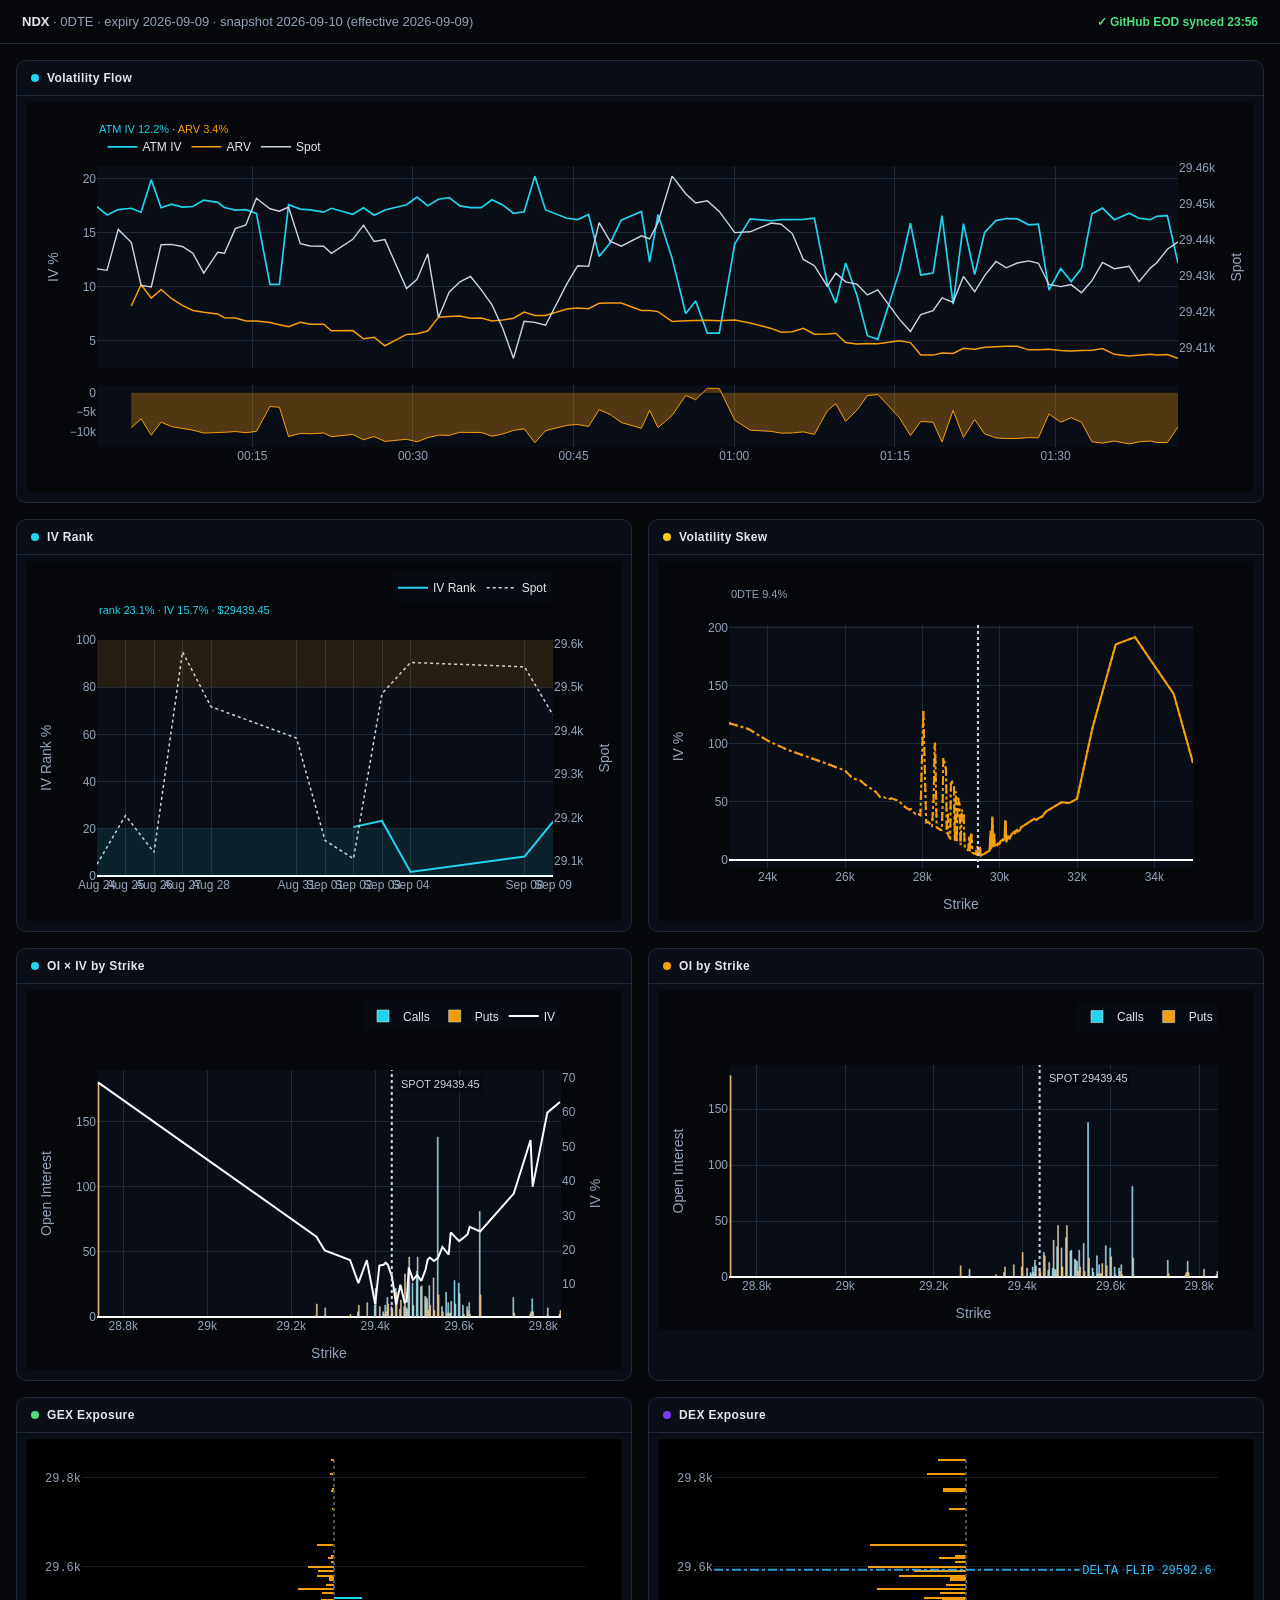
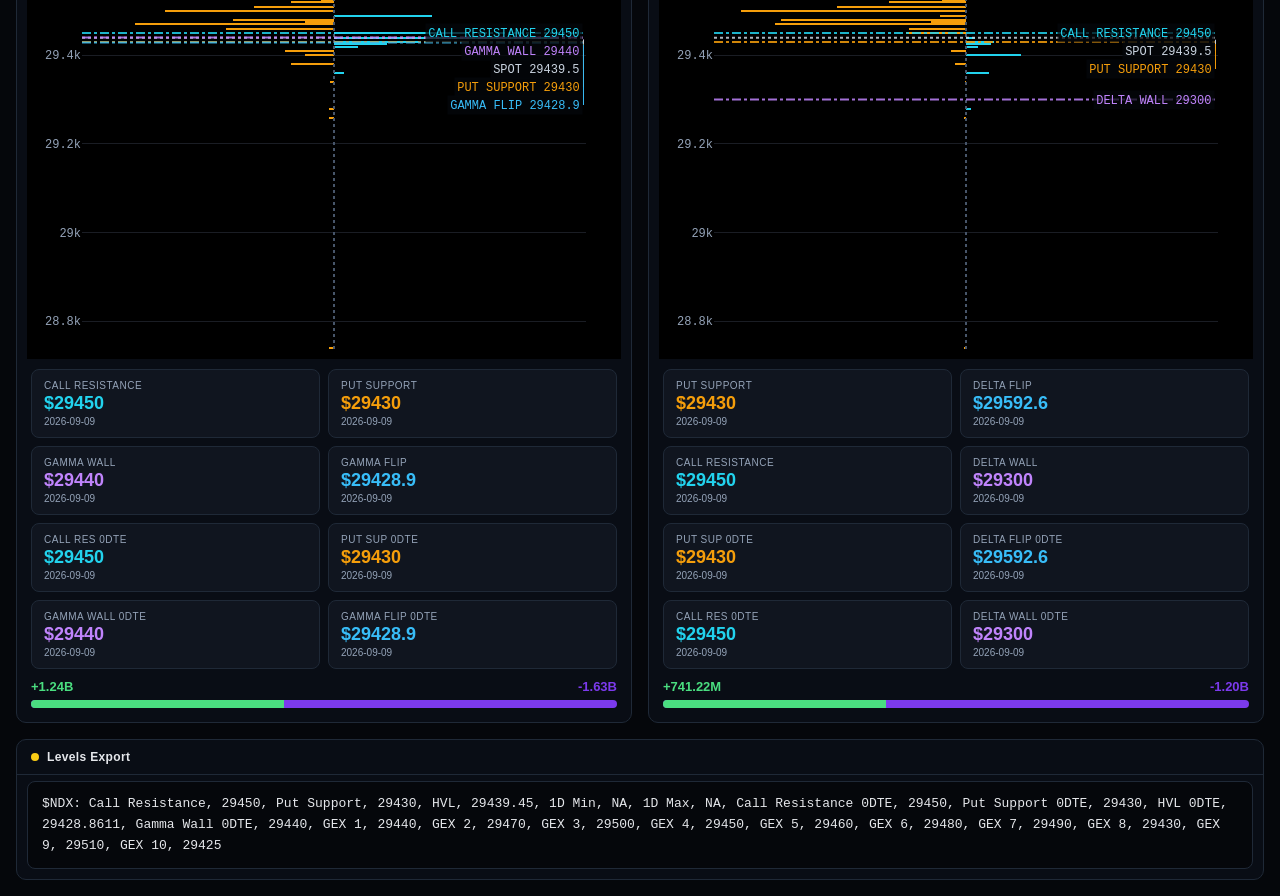
==== commit c926f07e: "còn" ====
--- a/dashboard.html
+++ b/dashboard.html
@@ -60,63 +60,63 @@
     <div class="panel panel-wide">
       <div class="panel-header"><span class="dot" style="background:#22D3EE"></span>Volatility Flow</div>
       <div class="panel-body"><div>                        <script type="text/javascript">window.PlotlyConfig = {MathJaxConfig: 'local'};</script>
-        <script charset="utf-8" src="https://cdn.plot.ly/plotly-2.35.2.min.js"></script>                <div id="vol-flow-plot" class="plotly-graph-div" style="height:390px; width:100%;"></div>            <script type="text/javascript">                                    window.PLOTLYENV=window.PLOTLYENV || {};                                    if (document.getElementById("vol-flow-plot")) {                    Plotly.newPlot(                        "vol-flow-plot",                        [{"hovertemplate":"%{x}\u003cbr\u003eATM IV %{y:.1f}%\u003cextra\u003e\u003c\u002fextra\u003e","line":{"color":"#22D3EE","width":1.7},"mode":"lines","name":"ATM IV","x":["2026-09-10T00:00:30","2026-09-10T00:01:26","2026-09-10T00:02:29","2026-09-10T00:03:42","2026-09-10T00:04:37","2026-09-10T00:05:34","2026-09-10T00:06:29","2026-09-10T00:07:27","2026-09-10T00:08:28","2026-09-10T00:09:27","2026-09-10T00:10:28","2026-09-10T00:11:46","2026-09-10T00:12:24","2026-09-10T00:13:25","2026-09-10T00:14:24","2026-09-10T00:15:23","2026-09-10T00:16:39","2026-09-10T00:17:32","2026-09-10T00:18:23","2026-09-10T00:19:29","2026-09-10T00:20:25","2026-09-10T00:21:40","2026-09-10T00:22:23","2026-09-10T00:24:23","2026-09-10T00:25:23","2026-09-10T00:26:23","2026-09-10T00:27:23","2026-09-10T00:29:24","2026-09-10T00:30:23","2026-09-10T00:31:23","2026-09-10T00:32:23","2026-09-10T00:33:23","2026-09-10T00:34:23","2026-09-10T00:35:23","2026-09-10T00:36:23","2026-09-10T00:37:23","2026-09-10T00:38:23","2026-09-10T00:39:23","2026-09-10T00:40:23","2026-09-10T00:41:23","2026-09-10T00:42:23","2026-09-10T00:44:23","2026-09-10T00:45:23","2026-09-10T00:46:24","2026-09-10T00:47:23","2026-09-10T00:48:24","2026-09-10T00:49:27","2026-09-10T00:51:20","2026-09-10T00:52:06","2026-09-10T00:52:53","2026-09-10T00:54:12","2026-09-10T00:55:28","2026-09-10T00:56:24","2026-09-10T00:57:29","2026-09-10T00:58:36","2026-09-10T01:00:03","2026-09-10T01:01:29","2026-09-10T01:03:27","2026-09-10T01:04:23","2026-09-10T01:05:25","2026-09-10T01:06:27","2026-09-10T01:07:29","2026-09-10T01:08:41","2026-09-10T01:09:29","2026-09-10T01:10:24","2026-09-10T01:11:27","2026-09-10T01:12:26","2026-09-10T01:13:24","2026-09-10T01:15:26","2026-09-10T01:16:27","2026-09-10T01:17:25","2026-09-10T01:18:34","2026-09-10T01:19:24","2026-09-10T01:20:26","2026-09-10T01:21:24","2026-09-10T01:22:27"],"y":[17.375261738529993,16.612296074512088,17.112423671512154,17.229391045109104,16.86745928698927,19.874608502775192,17.273577041681776,17.61489132031186,17.335773961148938,17.389183915054726,17.98880550111596,17.772321204918637,17.302512053454496,17.064539885437092,17.095519473334548,16.749811951399685,10.181704335844488,10.193685006837546,17.551249361296296,17.15512264550478,17.0816154039722,16.865841199097925,17.226195398006126,16.667225689353824,17.268043655619927,16.589137612848926,17.067431950613617,17.55152690129496,18.267109192758042,17.473407704598777,18.064576095718724,18.212080521766666,17.45190539051402,17.29583657766733,17.291868499182282,18.011658884210483,17.541803165987012,16.765,16.90891199790588,20.202486033768626,17.07634494997353,16.3057596879918,16.182918191629913,16.646688521286144,12.78006467995953,13.995148198703204,16.130812420805743,16.940983039319867,12.25947003334479,16.65905568755346,12.593357530593874,7.499051836446717,8.65296283539188,5.682744024276734,5.681408893585205,13.952717056405303,16.255488260902776,16.07437112326842,16.185893517107417,16.177395596587026,16.194868284122954,16.30535813730504,10.245791644233105,8.454233598709108,12.172289685125005,9.180368536949157,5.443946363449097,5.109686858177186,11.437556760787965,15.844999999999999,11.064495071411134,11.240914098739626,16.55313913519047,8.357505891008493,15.804696584877318,11.104617044665533],"type":"scatter"},{"hovertemplate":"%{x}\u003cbr\u003eARV %{y:.1f}%\u003cextra\u003e\u003c\u002fextra\u003e","line":{"color":"#F59E0B","width":1.5},"mode":"lines","name":"ARV","x":["2026-09-10T00:00:30","2026-09-10T00:01:26","2026-09-10T00:02:29","2026-09-10T00:03:42","2026-09-10T00:04:37","2026-09-10T00:05:34","2026-09-10T00:06:29","2026-09-10T00:07:27","2026-09-10T00:08:28","2026-09-10T00:09:27","2026-09-10T00:10:28","2026-09-10T00:11:46","2026-09-10T00:12:24","2026-09-10T00:13:25","2026-09-10T00:14:24","2026-09-10T00:15:23","2026-09-10T00:16:39","2026-09-10T00:17:32","2026-09-10T00:18:23","2026-09-10T00:19:29","2026-09-10T00:20:25","2026-09-10T00:21:40","2026-09-10T00:22:23","2026-09-10T00:24:23","2026-09-10T00:25:23","2026-09-10T00:26:23","2026-09-10T00:27:23","2026-09-10T00:29:24","2026-09-10T00:30:23","2026-09-10T00:31:23","2026-09-10T00:32:23","2026-09-10T00:33:23","2026-09-10T00:34:23","2026-09-10T00:35:23","2026-09-10T00:36:23","2026-09-10T00:37:23","2026-09-10T00:38:23","2026-09-10T00:39:23","2026-09-10T00:40:23","2026-09-10T00:41:23","2026-09-10T00:42:23","2026-09-10T00:44:23","2026-09-10T00:45:23","2026-09-10T00:46:24","2026-09-10T00:47:23","2026-09-10T00:48:24","2026-09-10T00:49:27","2026-09-10T00:51:20","2026-09-10T00:52:06","2026-09-10T00:52:53","2026-09-10T00:54:12","2026-09-10T00:55:28","2026-09-10T00:56:24","2026-09-10T00:57:29","2026-09-10T00:58:36","2026-09-10T01:00:03","2026-09-10T01:01:29","2026-09-10T01:03:27","2026-09-10T01:04:23","2026-09-10T01:05:25","2026-09-10T01:06:27","2026-09-10T01:07:29","2026-09-10T01:08:41","2026-09-10T01:09:29","2026-09-10T01:10:24","2026-09-10T01:11:27","2026-09-10T01:12:26","2026-09-10T01:13:24","2026-09-10T01:15:26","2026-09-10T01:16:27","2026-09-10T01:17:25","2026-09-10T01:18:34","2026-09-10T01:19:24","2026-09-10T01:20:26","2026-09-10T01:21:24","2026-09-10T01:22:27"],"y":[null,null,null,8.191179451647542,10.170408020954929,8.923153093945446,9.722801691716345,8.885575374718675,8.2473728057895,7.7708511956277535,7.601977450106674,7.456322885678371,7.112448640028243,7.074237631983133,6.7968511651546475,6.792999453829858,6.658381396558623,6.462279261023653,6.269566960946821,6.675572460642802,6.5018928703055385,6.5001286978118396,5.895488301038834,5.917897767088265,5.153663997234018,5.304647210334646,4.51291628262316,5.564133738810121,5.616320371062166,5.879624949633171,7.143059280835352,7.2153366304420565,7.262099085073887,7.05206781046068,7.075060377084149,6.794180053741185,6.891407549247636,7.065841369075546,7.6250507195273585,7.315114079703816,7.314557848200985,7.912434591435816,8.010396063005203,7.945645242388901,8.439403101251132,8.460500130803043,8.465961123506984,7.778257457591188,7.772567933921126,7.6706777259145085,6.751975559020719,6.814794308610979,6.865932754800273,6.866045793975014,6.8369736273000425,6.8981328525667,6.618637739458837,6.116496457143176,5.7689182590546135,5.808543360694451,6.120218564743736,5.577158813850578,5.591711947785276,5.666327976212724,4.81524347097557,4.677424272768933,4.726823849851218,4.693846596021555,4.986500175817667,4.8062405339928,3.661502152347566,3.6482126612149472,3.834211000247434,3.8044815125766194,4.280946456966233,4.187243992079596],"type":"scatter"},{"hovertemplate":"%{x}\u003cbr\u003eSpot $%{y:.2f}\u003cextra\u003e\u003c\u002fextra\u003e","line":{"color":"#CBD5E1","width":1.4},"mode":"lines","name":"Spot","x":["2026-09-10T00:00:30","2026-09-10T00:01:26","2026-09-10T00:02:29","2026-09-10T00:03:42","2026-09-10T00:04:37","2026-09-10T00:05:34","2026-09-10T00:06:29","2026-09-10T00:07:27","2026-09-10T00:08:28","2026-09-10T00:09:27","2026-09-10T00:10:28","2026-09-10T00:11:46","2026-09-10T00:12:24","2026-09-10T00:13:25","2026-09-10T00:14:24","2026-09-10T00:15:23","2026-09-10T00:16:39","2026-09-10T00:17:32","2026-09-10T00:18:23","2026-09-10T00:19:29","2026-09-10T00:20:25","2026-09-10T00:21:40","2026-09-10T00:22:23","2026-09-10T00:24:23","2026-09-10T00:25:23","2026-09-10T00:26:23","2026-09-10T00:27:23","2026-09-10T00:29:24","2026-09-10T00:30:23","2026-09-10T00:31:23","2026-09-10T00:32:23","2026-09-10T00:33:23","2026-09-10T00:34:23","2026-09-10T00:35:23","2026-09-10T00:36:23","2026-09-10T00:37:23","2026-09-10T00:38:23","2026-09-10T00:39:23","2026-09-10T00:40:23","2026-09-10T00:41:23","2026-09-10T00:42:23","2026-09-10T00:44:23","2026-09-10T00:45:23","2026-09-10T00:46:24","2026-09-10T00:47:23","2026-09-10T00:48:24","2026-09-10T00:49:27","2026-09-10T00:51:20","2026-09-10T00:52:06","2026-09-10T00:52:53","2026-09-10T00:54:12","2026-09-10T00:55:28","2026-09-10T00:56:24","2026-09-10T00:57:29","2026-09-10T00:58:36","2026-09-10T01:00:03","2026-09-10T01:01:29","2026-09-10T01:03:27","2026-09-10T01:04:23","2026-09-10T01:05:25","2026-09-10T01:06:27","2026-09-10T01:07:29","2026-09-10T01:08:41","2026-09-10T01:09:29","2026-09-10T01:10:24","2026-09-10T01:11:27","2026-09-10T01:12:26","2026-09-10T01:13:24","2026-09-10T01:15:26","2026-09-10T01:16:27","2026-09-10T01:17:25","2026-09-10T01:18:34","2026-09-10T01:19:24","2026-09-10T01:20:26","2026-09-10T01:21:24","2026-09-10T01:22:27"],"y":[29431.96,29431.557,29442.934,29439.35,29427.383,29426.92,29438.682,29438.76,29438.172,29436.322,29430.785,29436.564,29436.297,29443.148,29444.164,29451.592,29448.674,29447.996,29449.156,29438.945,29438.312,29438.254,29436.295,29440.182,29444.115,29439.568,29440.086,29426.49,29429.082,29436.152,29418.44,29425.46,29428.357,29429.855,29426.127,29421.936,29415.459,29407.12,29417.398,29417.092,29416.277,29427.832,29432.844,29432.658,29444.832,29439.672,29438.264,29441.152,29440.28,29444.883,29457.75,29452.86,29450.285,29450.906,29447.93,29442.035,29442.268,29444.691,29444.383,29441.775,29434.576,29432.854,29427.139,29430.777,29428.34,29427.713,29424.7,29426.102,29417.924,29414.55,29419.275,29420.328,29423.883,29422.65,29429.855,29425.592],"yaxis":"y2","type":"scatter"},{"fill":"tozeroy","fillcolor":"rgba(245,158,11,0.30)","hoverinfo":"skip","line":{"color":"#F59E0B","width":1},"mode":"lines","name":"ARV - IV","showlegend":false,"x":["2026-09-10T00:00:30","2026-09-10T00:01:26","2026-09-10T00:02:29","2026-09-10T00:03:42","2026-09-10T00:04:37","2026-09-10T00:05:34","2026-09-10T00:06:29","2026-09-10T00:07:27","2026-09-10T00:08:28","2026-09-10T00:09:27","2026-09-10T00:10:28","2026-09-10T00:11:46","2026-09-10T00:12:24","2026-09-10T00:13:25","2026-09-10T00:14:24","2026-09-10T00:15:23","2026-09-10T00:16:39","2026-09-10T00:17:32","2026-09-10T00:18:23","2026-09-10T00:19:29","2026-09-10T00:20:25","2026-09-10T00:21:40","2026-09-10T00:22:23","2026-09-10T00:24:23","2026-09-10T00:25:23","2026-09-10T00:26:23","2026-09-10T00:27:23","2026-09-10T00:29:24","2026-09-10T00:30:23","2026-09-10T00:31:23","2026-09-10T00:32:23","2026-09-10T00:33:23","2026-09-10T00:34:23","2026-09-10T00:35:23","2026-09-10T00:36:23","2026-09-10T00:37:23","2026-09-10T00:38:23","2026-09-10T00:39:23","2026-09-10T00:40:23","2026-09-10T00:41:23","2026-09-10T00:42:23","2026-09-10T00:44:23","2026-09-10T00:45:23","2026-09-10T00:46:24","2026-09-10T00:47:23","2026-09-10T00:48:24","2026-09-10T00:49:27","2026-09-10T00:51:20","2026-09-10T00:52:06","2026-09-10T00:52:53","2026-09-10T00:54:12","2026-09-10T00:55:28","2026-09-10T00:56:24","2026-09-10T00:57:29","2026-09-10T00:58:36","2026-09-10T01:00:03","2026-09-10T01:01:29","2026-09-10T01:03:27","2026-09-10T01:04:23","2026-09-10T01:05:25","2026-09-10T01:06:27","2026-09-10T01:07:29","2026-09-10T01:08:41","2026-09-10T01:09:29","2026-09-10T01:10:24","2026-09-10T01:11:27","2026-09-10T01:12:26","2026-09-10T01:13:24","2026-09-10T01:15:26","2026-09-10T01:16:27","2026-09-10T01:17:25","2026-09-10T01:18:34","2026-09-10T01:19:24","2026-09-10T01:20:26","2026-09-10T01:21:24","2026-09-10T01:22:27"],"y":[null,null,null,-9038.211593461561,-6697.051266034341,-10951.455408829746,-7550.775349965431,-8729.315945593184,-9088.40115535944,-9618.332719426973,-10386.828051009285,-10315.998319240265,-10190.063413426251,-9990.30225345396,-10298.6683081799,-9956.812497569828,-3523.3229392858652,-3731.4057458138927,-11281.682400349475,-10479.550184861979,-10579.722533666662,-10365.712501286087,-11330.707096967291,-10749.327922265558,-12114.37965838591,-11284.490402514279,-12554.515667990458,-11987.39316248484,-12650.788821695876,-11593.782754965605,-10921.516814883373,-10996.74389132461,-10189.806305440134,-10243.76876720665,-10216.808122098133,-11217.4788304693,-10650.395616739377,-9699.158630924454,-9283.86127837852,-12887.371954064809,-9761.787101772548,-8393.325096555984,-8172.52212862471,-8701.043278897243,-4340.661578708397,-5534.648067900161,-7664.851297298758,-9162.725581728679,-4486.902099423664,-8988.377961638953,-5841.381971573154,-684.2575278357383,-1787.0300805916077,1183.3017696982804,1155.5647337148373,-7054.584203838603,-9636.85052144394,-9957.874666125244,-10416.975258052804,-10368.852235892575,-10074.649719379218,-10728.19932345446,-4654.079696447829,-2787.905622496384,-7357.0462141494345,-4502.944264180223,-717.1225135978787,-415.84026215563074,-6451.056584970298,-11038.759466007199,-7402.992919063568,-7592.70143752468,-12718.928134943037,-4553.024378431874,-11523.750127911086,-6917.373052585937],"yaxis":"y3","type":"scatter"}],                        {"template":{"data":{"histogram2dcontour":[{"type":"histogram2dcontour","colorbar":{"outlinewidth":0,"ticks":""},"colorscale":[[0.0,"#0d0887"],[0.1111111111111111,"#46039f"],[0.2222222222222222,"#7201a8"],[0.3333333333333333,"#9c179e"],[0.4444444444444444,"#bd3786"],[0.5555555555555556,"#d8576b"],[0.6666666666666666,"#ed7953"],[0.7777777777777778,"#fb9f3a"],[0.8888888888888888,"#fdca26"],[1.0,"#f0f921"]]}],"choropleth":[{"type":"choropleth","colorbar":{"outlinewidth":0,"ticks":""}}],"histogram2d":[{"type":"histogram2d","colorbar":{"outlinewidth":0,"ticks":""},"colorscale":[[0.0,"#0d0887"],[0.1111111111111111,"#46039f"],[0.2222222222222222,"#7201a8"],[0.3333333333333333,"#9c179e"],[0.4444444444444444,"#bd3786"],[0.5555555555555556,"#d8576b"],[0.6666666666666666,"#ed7953"],[0.7777777777777778,"#fb9f3a"],[0.8888888888888888,"#fdca26"],[1.0,"#f0f921"]]}],"heatmap":[{"type":"heatmap","colorbar":{"outlinewidth":0,"ticks":""},"colorscale":[[0.0,"#0d0887"],[0.1111111111111111,"#46039f"],[0.2222222222222222,"#7201a8"],[0.3333333333333333,"#9c179e"],[0.4444444444444444,"#bd3786"],[0.5555555555555556,"#d8576b"],[0.6666666666666666,"#ed7953"],[0.7777777777777778,"#fb9f3a"],[0.8888888888888888,"#fdca26"],[1.0,"#f0f921"]]}],"heatmapgl":[{"type":"heatmapgl","colorbar":{"outlinewidth":0,"ticks":""},"colorscale":[[0.0,"#0d0887"],[0.1111111111111111,"#46039f"],[0.2222222222222222,"#7201a8"],[0.3333333333333333,"#9c179e"],[0.4444444444444444,"#bd3786"],[0.5555555555555556,"#d8576b"],[0.6666666666666666,"#ed7953"],[0.7777777777777778,"#fb9f3a"],[0.8888888888888888,"#fdca26"],[1.0,"#f0f921"]]}],"contourcarpet":[{"type":"contourcarpet","colorbar":{"outlinewidth":0,"ticks":""}}],"contour":[{"type":"contour","colorbar":{"outlinewidth":0,"ticks":""},"colorscale":[[0.0,"#0d0887"],[0.1111111111111111,"#46039f"],[0.2222222222222222,"#7201a8"],[0.3333333333333333,"#9c179e"],[0.4444444444444444,"#bd3786"],[0.5555555555555556,"#d8576b"],[0.6666666666666666,"#ed7953"],[0.7777777777777778,"#fb9f3a"],[0.8888888888888888,"#fdca26"],[1.0,"#f0f921"]]}],"surface":[{"type":"surface","colorbar":{"outlinewidth":0,"ticks":""},"colorscale":[[0.0,"#0d0887"],[0.1111111111111111,"#46039f"],[0.2222222222222222,"#7201a8"],[0.3333333333333333,"#9c179e"],[0.4444444444444444,"#bd3786"],[0.5555555555555556,"#d8576b"],[0.6666666666666666,"#ed7953"],[0.7777777777777778,"#fb9f3a"],[0.8888888888888888,"#fdca26"],[1.0,"#f0f921"]]}],"mesh3d":[{"type":"mesh3d","colorbar":{"outlinewidth":0,"ticks":""}}],"scatter":[{"fillpattern":{"fillmode":"overlay","size":10,"solidity":0.2},"type":"scatter"}],"parcoords":[{"type":"parcoords","line":{"colorbar":{"outlinewidth":0,"ticks":""}}}],"scatterpolargl":[{"type":"scatterpolargl","marker":{"colorbar":{"outlinewidth":0,"ticks":""}}}],"bar":[{"error_x":{"color":"#2a3f5f"},"error_y":{"color":"#2a3f5f"},"marker":{"line":{"color":"#E5ECF6","width":0.5},"pattern":{"fillmode":"overlay","size":10,"solidity":0.2}},"type":"bar"}],"scattergeo":[{"type":"scattergeo","marker":{"colorbar":{"outlinewidth":0,"ticks":""}}}],"scatterpolar":[{"type":"scatterpolar","marker":{"colorbar":{"outlinewidth":0,"ticks":""}}}],"histogram":[{"marker":{"pattern":{"fillmode":"overlay","size":10,"solidity":0.2}},"type":"histogram"}],"scattergl":[{"type":"scattergl","marker":{"colorbar":{"outlinewidth":0,"ticks":""}}}],"scatter3d":[{"type":"scatter3d","line":{"colorbar":{"outlinewidth":0,"ticks":""}},"marker":{"colorbar":{"outlinewidth":0,"ticks":""}}}],"scattermapbox":[{"type":"scattermapbox","marker":{"colorbar":{"outlinewidth":0,"ticks":""}}}],"scatterternary":[{"type":"scatterternary","marker":{"colorbar":{"outlinewidth":0,"ticks":""}}}],"scattercarpet":[{"type":"scattercarpet","marker":{"colorbar":{"outlinewidth":0,"ticks":""}}}],"carpet":[{"aaxis":{"endlinecolor":"#2a3f5f","gridcolor":"white","linecolor":"white","minorgridcolor":"white","startlinecolor":"#2a3f5f"},"baxis":{"endlinecolor":"#2a3f5f","gridcolor":"white","linecolor":"white","minorgridcolor":"white","startlinecolor":"#2a3f5f"},"type":"carpet"}],"table":[{"cells":{"fill":{"color":"#EBF0F8"},"line":{"color":"white"}},"header":{"fill":{"color":"#C8D4E3"},"line":{"color":"white"}},"type":"table"}],"barpolar":[{"marker":{"line":{"color":"#E5ECF6","width":0.5},"pattern":{"fillmode":"overlay","size":10,"solidity":0.2}},"type":"barpolar"}],"pie":[{"automargin":true,"type":"pie"}]},"layout":{"autotypenumbers":"strict","colorway":["#636efa","#EF553B","#00cc96","#ab63fa","#FFA15A","#19d3f3","#FF6692","#B6E880","#FF97FF","#FECB52"],"font":{"color":"#2a3f5f"},"hovermode":"closest","hoverlabel":{"align":"left"},"paper_bgcolor":"white","plot_bgcolor":"#E5ECF6","polar":{"bgcolor":"#E5ECF6","angularaxis":{"gridcolor":"white","linecolor":"white","ticks":""},"radialaxis":{"gridcolor":"white","linecolor":"white","ticks":""}},"ternary":{"bgcolor":"#E5ECF6","aaxis":{"gridcolor":"white","linecolor":"white","ticks":""},"baxis":{"gridcolor":"white","linecolor":"white","ticks":""},"caxis":{"gridcolor":"white","linecolor":"white","ticks":""}},"coloraxis":{"colorbar":{"outlinewidth":0,"ticks":""}},"colorscale":{"sequential":[[0.0,"#0d0887"],[0.1111111111111111,"#46039f"],[0.2222222222222222,"#7201a8"],[0.3333333333333333,"#9c179e"],[0.4444444444444444,"#bd3786"],[0.5555555555555556,"#d8576b"],[0.6666666666666666,"#ed7953"],[0.7777777777777778,"#fb9f3a"],[0.8888888888888888,"#fdca26"],[1.0,"#f0f921"]],"sequentialminus":[[0.0,"#0d0887"],[0.1111111111111111,"#46039f"],[0.2222222222222222,"#7201a8"],[0.3333333333333333,"#9c179e"],[0.4444444444444444,"#bd3786"],[0.5555555555555556,"#d8576b"],[0.6666666666666666,"#ed7953"],[0.7777777777777778,"#fb9f3a"],[0.8888888888888888,"#fdca26"],[1.0,"#f0f921"]],"diverging":[[0,"#8e0152"],[0.1,"#c51b7d"],[0.2,"#de77ae"],[0.3,"#f1b6da"],[0.4,"#fde0ef"],[0.5,"#f7f7f7"],[0.6,"#e6f5d0"],[0.7,"#b8e186"],[0.8,"#7fbc41"],[0.9,"#4d9221"],[1,"#276419"]]},"xaxis":{"gridcolor":"white","linecolor":"white","ticks":"","title":{"standoff":15},"zerolinecolor":"white","automargin":true,"zerolinewidth":2},"yaxis":{"gridcolor":"white","linecolor":"white","ticks":"","title":{"standoff":15},"zerolinecolor":"white","automargin":true,"zerolinewidth":2},"scene":{"xaxis":{"backgroundcolor":"#E5ECF6","gridcolor":"white","linecolor":"white","showbackground":true,"ticks":"","zerolinecolor":"white","gridwidth":2},"yaxis":{"backgroundcolor":"#E5ECF6","gridcolor":"white","linecolor":"white","showbackground":true,"ticks":"","zerolinecolor":"white","gridwidth":2},"zaxis":{"backgroundcolor":"#E5ECF6","gridcolor":"white","linecolor":"white","showbackground":true,"ticks":"","zerolinecolor":"white","gridwidth":2}},"shapedefaults":{"line":{"color":"#2a3f5f"}},"annotationdefaults":{"arrowcolor":"#2a3f5f","arrowhead":0,"arrowwidth":1},"geo":{"bgcolor":"white","landcolor":"#E5ECF6","subunitcolor":"white","showland":true,"showlakes":true,"lakecolor":"white"},"title":{"x":0.05},"mapbox":{"style":"light"}}},"annotations":[{"font":{"size":11},"showarrow":false,"text":"\u003cspan style='color:#22D3EE'\u003eATM IV 11.1%\u003c\u002fspan\u003e · \u003cspan style='color:#F59E0B'\u003eARV 4.2%\u003c\u002fspan\u003e","x":0,"xanchor":"left","xref":"paper","y":1.16,"yref":"paper"}],"title":{"font":{"color":"#E5E7EB","size":13},"text":"","x":0},"font":{"color":"#E5E7EB"},"margin":{"l":70,"r":60,"t":64,"b":45},"hoverlabel":{"font":{"color":"#E5E7EB"},"bgcolor":"rgba(5,7,11,0.9)"},"legend":{"orientation":"h","x":0.005,"xanchor":"left","y":1.12,"bgcolor":"rgba(0,0,0,0)"},"xaxis":{"gridcolor":"#1F2937","color":"#94A3B8","title":{},"tickformat":"%H:%M","tickangle":0,"nticks":9,"anchor":"y3"},"yaxis":{"gridcolor":"#1F2937","color":"#94A3B8","title":{"text":"IV %"},"domain":[0.28,1]},"yaxis2":{"title":{"text":"Spot"},"overlaying":"y","side":"right","color":"#94A3B8","showgrid":false,"domain":[0.28,1]},"yaxis3":{"title":{"text":""},"domain":[0,0.22],"color":"#94A3B8","showgrid":false,"zeroline":false},"paper_bgcolor":"#05070B","plot_bgcolor":"#090D15","height":390,"hovermode":"x unified","dragmode":"pan","showlegend":true},                        {"displaylogo": false, "displayModeBar": false, "scrollZoom": true, "modeBarButtonsToRemove": ["lasso2d", "select2d"], "responsive": true}                    )                };                            </script>        </div></div>
+        <script charset="utf-8" src="https://cdn.plot.ly/plotly-2.35.2.min.js"></script>                <div id="vol-flow-plot" class="plotly-graph-div" style="height:390px; width:100%;"></div>            <script type="text/javascript">                                    window.PLOTLYENV=window.PLOTLYENV || {};                                    if (document.getElementById("vol-flow-plot")) {                    Plotly.newPlot(                        "vol-flow-plot",                        [{"hovertemplate":"%{x}\u003cbr\u003eATM IV %{y:.1f}%\u003cextra\u003e\u003c\u002fextra\u003e","line":{"color":"#22D3EE","width":1.7},"mode":"lines","name":"ATM IV","x":["2026-09-10T00:00:30","2026-09-10T00:01:26","2026-09-10T00:02:29","2026-09-10T00:03:42","2026-09-10T00:04:37","2026-09-10T00:05:34","2026-09-10T00:06:29","2026-09-10T00:07:27","2026-09-10T00:08:28","2026-09-10T00:09:27","2026-09-10T00:10:28","2026-09-10T00:11:46","2026-09-10T00:12:24","2026-09-10T00:13:25","2026-09-10T00:14:24","2026-09-10T00:15:23","2026-09-10T00:16:39","2026-09-10T00:17:32","2026-09-10T00:18:23","2026-09-10T00:19:29","2026-09-10T00:20:25","2026-09-10T00:21:40","2026-09-10T00:22:23","2026-09-10T00:24:23","2026-09-10T00:25:23","2026-09-10T00:26:23","2026-09-10T00:27:23","2026-09-10T00:29:24","2026-09-10T00:30:23","2026-09-10T00:31:23","2026-09-10T00:32:23","2026-09-10T00:33:23","2026-09-10T00:34:23","2026-09-10T00:35:23","2026-09-10T00:36:23","2026-09-10T00:37:23","2026-09-10T00:38:23","2026-09-10T00:39:23","2026-09-10T00:40:23","2026-09-10T00:41:23","2026-09-10T00:42:23","2026-09-10T00:44:23","2026-09-10T00:45:23","2026-09-10T00:46:24","2026-09-10T00:47:23","2026-09-10T00:48:24","2026-09-10T00:49:27","2026-09-10T00:51:20","2026-09-10T00:52:06","2026-09-10T00:52:53","2026-09-10T00:54:12","2026-09-10T00:55:28","2026-09-10T00:56:24","2026-09-10T00:57:29","2026-09-10T00:58:36","2026-09-10T01:00:03","2026-09-10T01:01:29","2026-09-10T01:03:27","2026-09-10T01:04:23","2026-09-10T01:05:25","2026-09-10T01:06:27","2026-09-10T01:07:29","2026-09-10T01:08:41","2026-09-10T01:09:29","2026-09-10T01:10:24","2026-09-10T01:11:27","2026-09-10T01:12:26","2026-09-10T01:13:24","2026-09-10T01:15:26","2026-09-10T01:16:27","2026-09-10T01:17:25","2026-09-10T01:18:34","2026-09-10T01:19:24","2026-09-10T01:20:26","2026-09-10T01:21:24","2026-09-10T01:22:27","2026-09-10T01:23:23","2026-09-10T01:24:26","2026-09-10T01:25:24","2026-09-10T01:26:26","2026-09-10T01:27:30","2026-09-10T01:28:24","2026-09-10T01:29:23","2026-09-10T01:30:29","2026-09-10T01:31:28","2026-09-10T01:32:25","2026-09-10T01:33:24","2026-09-10T01:34:23","2026-09-10T01:35:29","2026-09-10T01:36:52","2026-09-10T01:37:48","2026-09-10T01:38:51","2026-09-10T01:39:27","2026-09-10T01:40:26","2026-09-10T01:41:26"],"y":[17.375261738529993,16.612296074512088,17.112423671512154,17.229391045109104,16.86745928698927,19.874608502775192,17.273577041681776,17.61489132031186,17.335773961148938,17.389183915054726,17.98880550111596,17.772321204918637,17.302512053454496,17.064539885437092,17.095519473334548,16.749811951399685,10.181704335844488,10.193685006837546,17.551249361296296,17.15512264550478,17.0816154039722,16.865841199097925,17.226195398006126,16.667225689353824,17.268043655619927,16.589137612848926,17.067431950613617,17.55152690129496,18.267109192758042,17.473407704598777,18.064576095718724,18.212080521766666,17.45190539051402,17.29583657766733,17.291868499182282,18.011658884210483,17.541803165987012,16.765,16.90891199790588,20.202486033768626,17.07634494997353,16.3057596879918,16.182918191629913,16.646688521286144,12.78006467995953,13.995148198703204,16.130812420805743,16.940983039319867,12.25947003334479,16.65905568755346,12.593357530593874,7.499051836446717,8.65296283539188,5.682744024276734,5.681408893585205,13.952717056405303,16.255488260902776,16.07437112326842,16.185893517107417,16.177395596587026,16.194868284122954,16.30535813730504,10.245791644233105,8.454233598709108,12.172289685125005,9.180368536949157,5.443946363449097,5.109686858177186,11.437556760787965,15.844999999999999,11.064495071411134,11.240914098739626,16.55313913519047,8.357505891008493,15.804696584877318,11.104617044665533,15.006016317970621,16.093022749189352,16.27938381288915,16.241692082773096,15.695482388300656,15.7681489020559,9.653132286846189,11.649706529631821,10.443890975952149,11.676712059295252,16.72657880934564,17.241296945195884,16.171522484981217,16.767629663710792,16.30695421135807,16.17293711135387,16.48595322593927,16.554491904737002,12.154885979371262],"type":"scatter"},{"hovertemplate":"%{x}\u003cbr\u003eARV %{y:.1f}%\u003cextra\u003e\u003c\u002fextra\u003e","line":{"color":"#F59E0B","width":1.5},"mode":"lines","name":"ARV","x":["2026-09-10T00:00:30","2026-09-10T00:01:26","2026-09-10T00:02:29","2026-09-10T00:03:42","2026-09-10T00:04:37","2026-09-10T00:05:34","2026-09-10T00:06:29","2026-09-10T00:07:27","2026-09-10T00:08:28","2026-09-10T00:09:27","2026-09-10T00:10:28","2026-09-10T00:11:46","2026-09-10T00:12:24","2026-09-10T00:13:25","2026-09-10T00:14:24","2026-09-10T00:15:23","2026-09-10T00:16:39","2026-09-10T00:17:32","2026-09-10T00:18:23","2026-09-10T00:19:29","2026-09-10T00:20:25","2026-09-10T00:21:40","2026-09-10T00:22:23","2026-09-10T00:24:23","2026-09-10T00:25:23","2026-09-10T00:26:23","2026-09-10T00:27:23","2026-09-10T00:29:24","2026-09-10T00:30:23","2026-09-10T00:31:23","2026-09-10T00:32:23","2026-09-10T00:33:23","2026-09-10T00:34:23","2026-09-10T00:35:23","2026-09-10T00:36:23","2026-09-10T00:37:23","2026-09-10T00:38:23","2026-09-10T00:39:23","2026-09-10T00:40:23","2026-09-10T00:41:23","2026-09-10T00:42:23","2026-09-10T00:44:23","2026-09-10T00:45:23","2026-09-10T00:46:24","2026-09-10T00:47:23","2026-09-10T00:48:24","2026-09-10T00:49:27","2026-09-10T00:51:20","2026-09-10T00:52:06","2026-09-10T00:52:53","2026-09-10T00:54:12","2026-09-10T00:55:28","2026-09-10T00:56:24","2026-09-10T00:57:29","2026-09-10T00:58:36","2026-09-10T01:00:03","2026-09-10T01:01:29","2026-09-10T01:03:27","2026-09-10T01:04:23","2026-09-10T01:05:25","2026-09-10T01:06:27","2026-09-10T01:07:29","2026-09-10T01:08:41","2026-09-10T01:09:29","2026-09-10T01:10:24","2026-09-10T01:11:27","2026-09-10T01:12:26","2026-09-10T01:13:24","2026-09-10T01:15:26","2026-09-10T01:16:27","2026-09-10T01:17:25","2026-09-10T01:18:34","2026-09-10T01:19:24","2026-09-10T01:20:26","2026-09-10T01:21:24","2026-09-10T01:22:27","2026-09-10T01:23:23","2026-09-10T01:24:26","2026-09-10T01:25:24","2026-09-10T01:26:26","2026-09-10T01:27:30","2026-09-10T01:28:24","2026-09-10T01:29:23","2026-09-10T01:30:29","2026-09-10T01:31:28","2026-09-10T01:32:25","2026-09-10T01:33:24","2026-09-10T01:34:23","2026-09-10T01:35:29","2026-09-10T01:36:52","2026-09-10T01:37:48","2026-09-10T01:38:51","2026-09-10T01:39:27","2026-09-10T01:40:26","2026-09-10T01:41:26"],"y":[null,null,null,8.191179451647542,10.170408020954929,8.923153093945446,9.722801691716345,8.885575374718675,8.2473728057895,7.7708511956277535,7.601977450106674,7.456322885678371,7.112448640028243,7.074237631983133,6.7968511651546475,6.792999453829858,6.658381396558623,6.462279261023653,6.269566960946821,6.675572460642802,6.5018928703055385,6.5001286978118396,5.895488301038834,5.917897767088265,5.153663997234018,5.304647210334646,4.51291628262316,5.564133738810121,5.616320371062166,5.879624949633171,7.143059280835352,7.2153366304420565,7.262099085073887,7.05206781046068,7.075060377084149,6.794180053741185,6.891407549247636,7.065841369075546,7.6250507195273585,7.315114079703816,7.314557848200985,7.912434591435816,8.010396063005203,7.945645242388901,8.439403101251132,8.460500130803043,8.465961123506984,7.778257457591188,7.772567933921126,7.6706777259145085,6.751975559020719,6.814794308610979,6.865932754800273,6.866045793975014,6.8369736273000425,6.8981328525667,6.618637739458837,6.116496457143176,5.7689182590546135,5.808543360694451,6.120218564743736,5.577158813850578,5.591711947785276,5.666327976212724,4.81524347097557,4.677424272768933,4.726823849851218,4.693846596021555,4.986500175817667,4.8062405339928,3.661502152347566,3.6482126612149472,3.834211000247434,3.8044815125766194,4.280946456966233,4.187243992079596,4.381356445773189,4.456690799406225,4.465489002863072,4.4588146225926835,4.132613950098319,4.148668593161152,4.180765308476014,4.065652966665251,4.029283472319767,4.079531455945589,4.093960739294846,4.2491004711275595,3.7191123664659718,3.5761738864201296,3.643258924132515,3.726041557296289,3.6598047568075227,3.712230846203004,3.361914990372835],"type":"scatter"},{"hovertemplate":"%{x}\u003cbr\u003eSpot $%{y:.2f}\u003cextra\u003e\u003c\u002fextra\u003e","line":{"color":"#CBD5E1","width":1.4},"mode":"lines","name":"Spot","x":["2026-09-10T00:00:30","2026-09-10T00:01:26","2026-09-10T00:02:29","2026-09-10T00:03:42","2026-09-10T00:04:37","2026-09-10T00:05:34","2026-09-10T00:06:29","2026-09-10T00:07:27","2026-09-10T00:08:28","2026-09-10T00:09:27","2026-09-10T00:10:28","2026-09-10T00:11:46","2026-09-10T00:12:24","2026-09-10T00:13:25","2026-09-10T00:14:24","2026-09-10T00:15:23","2026-09-10T00:16:39","2026-09-10T00:17:32","2026-09-10T00:18:23","2026-09-10T00:19:29","2026-09-10T00:20:25","2026-09-10T00:21:40","2026-09-10T00:22:23","2026-09-10T00:24:23","2026-09-10T00:25:23","2026-09-10T00:26:23","2026-09-10T00:27:23","2026-09-10T00:29:24","2026-09-10T00:30:23","2026-09-10T00:31:23","2026-09-10T00:32:23","2026-09-10T00:33:23","2026-09-10T00:34:23","2026-09-10T00:35:23","2026-09-10T00:36:23","2026-09-10T00:37:23","2026-09-10T00:38:23","2026-09-10T00:39:23","2026-09-10T00:40:23","2026-09-10T00:41:23","2026-09-10T00:42:23","2026-09-10T00:44:23","2026-09-10T00:45:23","2026-09-10T00:46:24","2026-09-10T00:47:23","2026-09-10T00:48:24","2026-09-10T00:49:27","2026-09-10T00:51:20","2026-09-10T00:52:06","2026-09-10T00:52:53","2026-09-10T00:54:12","2026-09-10T00:55:28","2026-09-10T00:56:24","2026-09-10T00:57:29","2026-09-10T00:58:36","2026-09-10T01:00:03","2026-09-10T01:01:29","2026-09-10T01:03:27","2026-09-10T01:04:23","2026-09-10T01:05:25","2026-09-10T01:06:27","2026-09-10T01:07:29","2026-09-10T01:08:41","2026-09-10T01:09:29","2026-09-10T01:10:24","2026-09-10T01:11:27","2026-09-10T01:12:26","2026-09-10T01:13:24","2026-09-10T01:15:26","2026-09-10T01:16:27","2026-09-10T01:17:25","2026-09-10T01:18:34","2026-09-10T01:19:24","2026-09-10T01:20:26","2026-09-10T01:21:24","2026-09-10T01:22:27","2026-09-10T01:23:23","2026-09-10T01:24:26","2026-09-10T01:25:24","2026-09-10T01:26:26","2026-09-10T01:27:30","2026-09-10T01:28:24","2026-09-10T01:29:23","2026-09-10T01:30:29","2026-09-10T01:31:28","2026-09-10T01:32:25","2026-09-10T01:33:24","2026-09-10T01:34:23","2026-09-10T01:35:29","2026-09-10T01:36:52","2026-09-10T01:37:48","2026-09-10T01:38:51","2026-09-10T01:39:27","2026-09-10T01:40:26","2026-09-10T01:41:26"],"y":[29431.96,29431.557,29442.934,29439.35,29427.383,29426.92,29438.682,29438.76,29438.172,29436.322,29430.785,29436.564,29436.297,29443.148,29444.164,29451.592,29448.674,29447.996,29449.156,29438.945,29438.312,29438.254,29436.295,29440.182,29444.115,29439.568,29440.086,29426.49,29429.082,29436.152,29418.44,29425.46,29428.357,29429.855,29426.127,29421.936,29415.459,29407.12,29417.398,29417.092,29416.277,29427.832,29432.844,29432.658,29444.832,29439.672,29438.264,29441.152,29440.28,29444.883,29457.75,29452.86,29450.285,29450.906,29447.93,29442.035,29442.268,29444.691,29444.383,29441.775,29434.576,29432.854,29427.139,29430.777,29428.34,29427.713,29424.7,29426.102,29417.924,29414.55,29419.275,29420.328,29423.883,29422.65,29429.855,29425.592,29430.072,29434.016,29432.256,29433.588,29434.184,29433.508,29427.615,29427.035,29427.58,29425.297,29428.697,29433.775,29431.996,29432.672,29428.406,29432.17,29433.66,29437.418,29439.45],"yaxis":"y2","type":"scatter"},{"fill":"tozeroy","fillcolor":"rgba(245,158,11,0.30)","hoverinfo":"skip","line":{"color":"#F59E0B","width":1},"mode":"lines","name":"ARV - IV","showlegend":false,"x":["2026-09-10T00:00:30","2026-09-10T00:01:26","2026-09-10T00:02:29","2026-09-10T00:03:42","2026-09-10T00:04:37","2026-09-10T00:05:34","2026-09-10T00:06:29","2026-09-10T00:07:27","2026-09-10T00:08:28","2026-09-10T00:09:27","2026-09-10T00:10:28","2026-09-10T00:11:46","2026-09-10T00:12:24","2026-09-10T00:13:25","2026-09-10T00:14:24","2026-09-10T00:15:23","2026-09-10T00:16:39","2026-09-10T00:17:32","2026-09-10T00:18:23","2026-09-10T00:19:29","2026-09-10T00:20:25","2026-09-10T00:21:40","2026-09-10T00:22:23","2026-09-10T00:24:23","2026-09-10T00:25:23","2026-09-10T00:26:23","2026-09-10T00:27:23","2026-09-10T00:29:24","2026-09-10T00:30:23","2026-09-10T00:31:23","2026-09-10T00:32:23","2026-09-10T00:33:23","2026-09-10T00:34:23","2026-09-10T00:35:23","2026-09-10T00:36:23","2026-09-10T00:37:23","2026-09-10T00:38:23","2026-09-10T00:39:23","2026-09-10T00:40:23","2026-09-10T00:41:23","2026-09-10T00:42:23","2026-09-10T00:44:23","2026-09-10T00:45:23","2026-09-10T00:46:24","2026-09-10T00:47:23","2026-09-10T00:48:24","2026-09-10T00:49:27","2026-09-10T00:51:20","2026-09-10T00:52:06","2026-09-10T00:52:53","2026-09-10T00:54:12","2026-09-10T00:55:28","2026-09-10T00:56:24","2026-09-10T00:57:29","2026-09-10T00:58:36","2026-09-10T01:00:03","2026-09-10T01:01:29","2026-09-10T01:03:27","2026-09-10T01:04:23","2026-09-10T01:05:25","2026-09-10T01:06:27","2026-09-10T01:07:29","2026-09-10T01:08:41","2026-09-10T01:09:29","2026-09-10T01:10:24","2026-09-10T01:11:27","2026-09-10T01:12:26","2026-09-10T01:13:24","2026-09-10T01:15:26","2026-09-10T01:16:27","2026-09-10T01:17:25","2026-09-10T01:18:34","2026-09-10T01:19:24","2026-09-10T01:20:26","2026-09-10T01:21:24","2026-09-10T01:22:27","2026-09-10T01:23:23","2026-09-10T01:24:26","2026-09-10T01:25:24","2026-09-10T01:26:26","2026-09-10T01:27:30","2026-09-10T01:28:24","2026-09-10T01:29:23","2026-09-10T01:30:29","2026-09-10T01:31:28","2026-09-10T01:32:25","2026-09-10T01:33:24","2026-09-10T01:34:23","2026-09-10T01:35:29","2026-09-10T01:36:52","2026-09-10T01:37:48","2026-09-10T01:38:51","2026-09-10T01:39:27","2026-09-10T01:40:26","2026-09-10T01:41:26"],"y":[null,null,null,-9038.211593461561,-6697.051266034341,-10951.455408829746,-7550.775349965431,-8729.315945593184,-9088.40115535944,-9618.332719426973,-10386.828051009285,-10315.998319240265,-10190.063413426251,-9990.30225345396,-10298.6683081799,-9956.812497569828,-3523.3229392858652,-3731.4057458138927,-11281.682400349475,-10479.550184861979,-10579.722533666662,-10365.712501286087,-11330.707096967291,-10749.327922265558,-12114.37965838591,-11284.490402514279,-12554.515667990458,-11987.39316248484,-12650.788821695876,-11593.782754965605,-10921.516814883373,-10996.74389132461,-10189.806305440134,-10243.76876720665,-10216.808122098133,-11217.4788304693,-10650.395616739377,-9699.158630924454,-9283.86127837852,-12887.371954064809,-9761.787101772548,-8393.325096555984,-8172.52212862471,-8701.043278897243,-4340.661578708397,-5534.648067900161,-7664.851297298758,-9162.725581728679,-4486.902099423664,-8988.377961638953,-5841.381971573154,-684.2575278357383,-1787.0300805916077,1183.3017696982804,1155.5647337148373,-7054.584203838603,-9636.85052144394,-9957.874666125244,-10416.975258052804,-10368.852235892575,-10074.649719379218,-10728.19932345446,-4654.079696447829,-2787.905622496384,-7357.0462141494345,-4502.944264180223,-717.1225135978787,-415.84026215563074,-6451.056584970298,-11038.759466007199,-7402.992919063568,-7592.70143752468,-12718.928134943037,-4553.024378431874,-11523.750127911086,-6917.373052585937,-10624.659872197431,-11636.331949783127,-11813.894810026077,-11782.877460180413,-11562.868438202337,-11619.480308894746,-5472.366978370175,-7584.05356296657,-6414.607503632382,-7597.180603349662,-12632.618070050792,-12992.196474068325,-12452.410118515247,-13191.455777290663,-12663.695287225557,-12446.89555405758,-12826.148469131747,-12842.261058533997,-8792.970988998426],"yaxis":"y3","type":"scatter"}],                        {"template":{"data":{"histogram2dcontour":[{"type":"histogram2dcontour","colorbar":{"outlinewidth":0,"ticks":""},"colorscale":[[0.0,"#0d0887"],[0.1111111111111111,"#46039f"],[0.2222222222222222,"#7201a8"],[0.3333333333333333,"#9c179e"],[0.4444444444444444,"#bd3786"],[0.5555555555555556,"#d8576b"],[0.6666666666666666,"#ed7953"],[0.7777777777777778,"#fb9f3a"],[0.8888888888888888,"#fdca26"],[1.0,"#f0f921"]]}],"choropleth":[{"type":"choropleth","colorbar":{"outlinewidth":0,"ticks":""}}],"histogram2d":[{"type":"histogram2d","colorbar":{"outlinewidth":0,"ticks":""},"colorscale":[[0.0,"#0d0887"],[0.1111111111111111,"#46039f"],[0.2222222222222222,"#7201a8"],[0.3333333333333333,"#9c179e"],[0.4444444444444444,"#bd3786"],[0.5555555555555556,"#d8576b"],[0.6666666666666666,"#ed7953"],[0.7777777777777778,"#fb9f3a"],[0.8888888888888888,"#fdca26"],[1.0,"#f0f921"]]}],"heatmap":[{"type":"heatmap","colorbar":{"outlinewidth":0,"ticks":""},"colorscale":[[0.0,"#0d0887"],[0.1111111111111111,"#46039f"],[0.2222222222222222,"#7201a8"],[0.3333333333333333,"#9c179e"],[0.4444444444444444,"#bd3786"],[0.5555555555555556,"#d8576b"],[0.6666666666666666,"#ed7953"],[0.7777777777777778,"#fb9f3a"],[0.8888888888888888,"#fdca26"],[1.0,"#f0f921"]]}],"heatmapgl":[{"type":"heatmapgl","colorbar":{"outlinewidth":0,"ticks":""},"colorscale":[[0.0,"#0d0887"],[0.1111111111111111,"#46039f"],[0.2222222222222222,"#7201a8"],[0.3333333333333333,"#9c179e"],[0.4444444444444444,"#bd3786"],[0.5555555555555556,"#d8576b"],[0.6666666666666666,"#ed7953"],[0.7777777777777778,"#fb9f3a"],[0.8888888888888888,"#fdca26"],[1.0,"#f0f921"]]}],"contourcarpet":[{"type":"contourcarpet","colorbar":{"outlinewidth":0,"ticks":""}}],"contour":[{"type":"contour","colorbar":{"outlinewidth":0,"ticks":""},"colorscale":[[0.0,"#0d0887"],[0.1111111111111111,"#46039f"],[0.2222222222222222,"#7201a8"],[0.3333333333333333,"#9c179e"],[0.4444444444444444,"#bd3786"],[0.5555555555555556,"#d8576b"],[0.6666666666666666,"#ed7953"],[0.7777777777777778,"#fb9f3a"],[0.8888888888888888,"#fdca26"],[1.0,"#f0f921"]]}],"surface":[{"type":"surface","colorbar":{"outlinewidth":0,"ticks":""},"colorscale":[[0.0,"#0d0887"],[0.1111111111111111,"#46039f"],[0.2222222222222222,"#7201a8"],[0.3333333333333333,"#9c179e"],[0.4444444444444444,"#bd3786"],[0.5555555555555556,"#d8576b"],[0.6666666666666666,"#ed7953"],[0.7777777777777778,"#fb9f3a"],[0.8888888888888888,"#fdca26"],[1.0,"#f0f921"]]}],"mesh3d":[{"type":"mesh3d","colorbar":{"outlinewidth":0,"ticks":""}}],"scatter":[{"fillpattern":{"fillmode":"overlay","size":10,"solidity":0.2},"type":"scatter"}],"parcoords":[{"type":"parcoords","line":{"colorbar":{"outlinewidth":0,"ticks":""}}}],"scatterpolargl":[{"type":"scatterpolargl","marker":{"colorbar":{"outlinewidth":0,"ticks":""}}}],"bar":[{"error_x":{"color":"#2a3f5f"},"error_y":{"color":"#2a3f5f"},"marker":{"line":{"color":"#E5ECF6","width":0.5},"pattern":{"fillmode":"overlay","size":10,"solidity":0.2}},"type":"bar"}],"scattergeo":[{"type":"scattergeo","marker":{"colorbar":{"outlinewidth":0,"ticks":""}}}],"scatterpolar":[{"type":"scatterpolar","marker":{"colorbar":{"outlinewidth":0,"ticks":""}}}],"histogram":[{"marker":{"pattern":{"fillmode":"overlay","size":10,"solidity":0.2}},"type":"histogram"}],"scattergl":[{"type":"scattergl","marker":{"colorbar":{"outlinewidth":0,"ticks":""}}}],"scatter3d":[{"type":"scatter3d","line":{"colorbar":{"outlinewidth":0,"ticks":""}},"marker":{"colorbar":{"outlinewidth":0,"ticks":""}}}],"scattermapbox":[{"type":"scattermapbox","marker":{"colorbar":{"outlinewidth":0,"ticks":""}}}],"scatterternary":[{"type":"scatterternary","marker":{"colorbar":{"outlinewidth":0,"ticks":""}}}],"scattercarpet":[{"type":"scattercarpet","marker":{"colorbar":{"outlinewidth":0,"ticks":""}}}],"carpet":[{"aaxis":{"endlinecolor":"#2a3f5f","gridcolor":"white","linecolor":"white","minorgridcolor":"white","startlinecolor":"#2a3f5f"},"baxis":{"endlinecolor":"#2a3f5f","gridcolor":"white","linecolor":"white","minorgridcolor":"white","startlinecolor":"#2a3f5f"},"type":"carpet"}],"table":[{"cells":{"fill":{"color":"#EBF0F8"},"line":{"color":"white"}},"header":{"fill":{"color":"#C8D4E3"},"line":{"color":"white"}},"type":"table"}],"barpolar":[{"marker":{"line":{"color":"#E5ECF6","width":0.5},"pattern":{"fillmode":"overlay","size":10,"solidity":0.2}},"type":"barpolar"}],"pie":[{"automargin":true,"type":"pie"}]},"layout":{"autotypenumbers":"strict","colorway":["#636efa","#EF553B","#00cc96","#ab63fa","#FFA15A","#19d3f3","#FF6692","#B6E880","#FF97FF","#FECB52"],"font":{"color":"#2a3f5f"},"hovermode":"closest","hoverlabel":{"align":"left"},"paper_bgcolor":"white","plot_bgcolor":"#E5ECF6","polar":{"bgcolor":"#E5ECF6","angularaxis":{"gridcolor":"white","linecolor":"white","ticks":""},"radialaxis":{"gridcolor":"white","linecolor":"white","ticks":""}},"ternary":{"bgcolor":"#E5ECF6","aaxis":{"gridcolor":"white","linecolor":"white","ticks":""},"baxis":{"gridcolor":"white","linecolor":"white","ticks":""},"caxis":{"gridcolor":"white","linecolor":"white","ticks":""}},"coloraxis":{"colorbar":{"outlinewidth":0,"ticks":""}},"colorscale":{"sequential":[[0.0,"#0d0887"],[0.1111111111111111,"#46039f"],[0.2222222222222222,"#7201a8"],[0.3333333333333333,"#9c179e"],[0.4444444444444444,"#bd3786"],[0.5555555555555556,"#d8576b"],[0.6666666666666666,"#ed7953"],[0.7777777777777778,"#fb9f3a"],[0.8888888888888888,"#fdca26"],[1.0,"#f0f921"]],"sequentialminus":[[0.0,"#0d0887"],[0.1111111111111111,"#46039f"],[0.2222222222222222,"#7201a8"],[0.3333333333333333,"#9c179e"],[0.4444444444444444,"#bd3786"],[0.5555555555555556,"#d8576b"],[0.6666666666666666,"#ed7953"],[0.7777777777777778,"#fb9f3a"],[0.8888888888888888,"#fdca26"],[1.0,"#f0f921"]],"diverging":[[0,"#8e0152"],[0.1,"#c51b7d"],[0.2,"#de77ae"],[0.3,"#f1b6da"],[0.4,"#fde0ef"],[0.5,"#f7f7f7"],[0.6,"#e6f5d0"],[0.7,"#b8e186"],[0.8,"#7fbc41"],[0.9,"#4d9221"],[1,"#276419"]]},"xaxis":{"gridcolor":"white","linecolor":"white","ticks":"","title":{"standoff":15},"zerolinecolor":"white","automargin":true,"zerolinewidth":2},"yaxis":{"gridcolor":"white","linecolor":"white","ticks":"","title":{"standoff":15},"zerolinecolor":"white","automargin":true,"zerolinewidth":2},"scene":{"xaxis":{"backgroundcolor":"#E5ECF6","gridcolor":"white","linecolor":"white","showbackground":true,"ticks":"","zerolinecolor":"white","gridwidth":2},"yaxis":{"backgroundcolor":"#E5ECF6","gridcolor":"white","linecolor":"white","showbackground":true,"ticks":"","zerolinecolor":"white","gridwidth":2},"zaxis":{"backgroundcolor":"#E5ECF6","gridcolor":"white","linecolor":"white","showbackground":true,"ticks":"","zerolinecolor":"white","gridwidth":2}},"shapedefaults":{"line":{"color":"#2a3f5f"}},"annotationdefaults":{"arrowcolor":"#2a3f5f","arrowhead":0,"arrowwidth":1},"geo":{"bgcolor":"white","landcolor":"#E5ECF6","subunitcolor":"white","showland":true,"showlakes":true,"lakecolor":"white"},"title":{"x":0.05},"mapbox":{"style":"light"}}},"annotations":[{"font":{"size":11},"showarrow":false,"text":"\u003cspan style='color:#22D3EE'\u003eATM IV 12.2%\u003c\u002fspan\u003e · \u003cspan style='color:#F59E0B'\u003eARV 3.4%\u003c\u002fspan\u003e","x":0,"xanchor":"left","xref":"paper","y":1.16,"yref":"paper"}],"title":{"font":{"color":"#E5E7EB","size":13},"text":"","x":0},"font":{"color":"#E5E7EB"},"margin":{"l":70,"r":60,"t":64,"b":45},"hoverlabel":{"font":{"color":"#E5E7EB"},"bgcolor":"rgba(5,7,11,0.9)"},"legend":{"orientation":"h","x":0.005,"xanchor":"left","y":1.12,"bgcolor":"rgba(0,0,0,0)"},"xaxis":{"gridcolor":"#1F2937","color":"#94A3B8","title":{},"tickformat":"%H:%M","tickangle":0,"nticks":9,"anchor":"y3"},"yaxis":{"gridcolor":"#1F2937","color":"#94A3B8","title":{"text":"IV %"},"domain":[0.28,1]},"yaxis2":{"title":{"text":"Spot"},"overlaying":"y","side":"right","color":"#94A3B8","showgrid":false,"domain":[0.28,1]},"yaxis3":{"title":{"text":""},"domain":[0,0.22],"color":"#94A3B8","showgrid":false,"zeroline":false},"paper_bgcolor":"#05070B","plot_bgcolor":"#090D15","height":390,"hovermode":"x unified","dragmode":"pan","showlegend":true},                        {"displaylogo": false, "displayModeBar": false, "scrollZoom": true, "modeBarButtonsToRemove": ["lasso2d", "select2d"], "responsive": true}                    )                };                            </script>        </div></div>
     </div>
     <div class="panel-row">
       <div class="panel">
         <div class="panel-header"><span class="dot" style="background:#22D3EE"></span>IV Rank</div>
-        <div class="panel-body"><div>                            <div id="iv-rank-plot" class="plotly-graph-div" style="height:360px; width:100%;"></div>            <script type="text/javascript">                                    window.PLOTLYENV=window.PLOTLYENV || {};                                    if (document.getElementById("iv-rank-plot")) {                    Plotly.newPlot(                        "iv-rank-plot",                        [{"customdata":[[17.312574775882755,29092.135,null,"Aug 24"],[14.19150292044386,29204.291,null,"Aug 25"],[17.474022527589593,29119.418,null,"Aug 26"],[17.298161429451063,29581.55,null,"Aug 27"],[27.945888736354828,29454.959,null,"Aug 28"],[16.308429773479773,29382.773,null,"Aug 31"],[21.68783606502413,29147.05,null,"Sep 01"],[17.04327915983138,29104.717,20.73357747525597,"Sep 02"],[17.40313714126219,29485.088,23.349891909409255,"Sep 03"],[14.431433986901004,29556.93,1.7443968030880281,"Sep 04"],[15.325065155018427,29546.93,8.241460213099964,"Sep 08"],[17.364636522261097,29436.1,23.06997669170063,"Sep 09"]],"hovertemplate":"%{customdata[3]}\u003cextra\u003e\u003c\u002fextra\u003e","line":{"color":"#22D3EE","width":2},"mode":"lines","name":"IV Rank","x":["2026-08-24T00:00:00","2026-08-25T00:00:00","2026-08-26T00:00:00","2026-08-27T00:00:00","2026-08-28T00:00:00","2026-08-31T00:00:00","2026-09-01T00:00:00","2026-09-02T00:00:00","2026-09-03T00:00:00","2026-09-04T00:00:00","2026-09-08T00:00:00","2026-09-09T00:00:00"],"y":[null,null,null,null,null,null,null,20.73357747525597,23.349891909409255,1.7443968030880281,8.241460213099964,23.06997669170063],"type":"scatter"},{"hoverinfo":"skip","line":{"color":"#CBD5E1","dash":"dot","width":1.5},"mode":"lines","name":"Spot","x":["2026-08-24T00:00:00","2026-08-25T00:00:00","2026-08-26T00:00:00","2026-08-27T00:00:00","2026-08-28T00:00:00","2026-08-31T00:00:00","2026-09-01T00:00:00","2026-09-02T00:00:00","2026-09-03T00:00:00","2026-09-04T00:00:00","2026-09-08T00:00:00","2026-09-09T00:00:00"],"y":[29092.135,29204.291,29119.418,29581.55,29454.959,29382.773,29147.05,29104.717,29485.088,29556.93,29546.93,29436.1],"yaxis":"y2","type":"scatter"}],                        {"template":{"data":{"histogram2dcontour":[{"type":"histogram2dcontour","colorbar":{"outlinewidth":0,"ticks":""},"colorscale":[[0.0,"#0d0887"],[0.1111111111111111,"#46039f"],[0.2222222222222222,"#7201a8"],[0.3333333333333333,"#9c179e"],[0.4444444444444444,"#bd3786"],[0.5555555555555556,"#d8576b"],[0.6666666666666666,"#ed7953"],[0.7777777777777778,"#fb9f3a"],[0.8888888888888888,"#fdca26"],[1.0,"#f0f921"]]}],"choropleth":[{"type":"choropleth","colorbar":{"outlinewidth":0,"ticks":""}}],"histogram2d":[{"type":"histogram2d","colorbar":{"outlinewidth":0,"ticks":""},"colorscale":[[0.0,"#0d0887"],[0.1111111111111111,"#46039f"],[0.2222222222222222,"#7201a8"],[0.3333333333333333,"#9c179e"],[0.4444444444444444,"#bd3786"],[0.5555555555555556,"#d8576b"],[0.6666666666666666,"#ed7953"],[0.7777777777777778,"#fb9f3a"],[0.8888888888888888,"#fdca26"],[1.0,"#f0f921"]]}],"heatmap":[{"type":"heatmap","colorbar":{"outlinewidth":0,"ticks":""},"colorscale":[[0.0,"#0d0887"],[0.1111111111111111,"#46039f"],[0.2222222222222222,"#7201a8"],[0.3333333333333333,"#9c179e"],[0.4444444444444444,"#bd3786"],[0.5555555555555556,"#d8576b"],[0.6666666666666666,"#ed7953"],[0.7777777777777778,"#fb9f3a"],[0.8888888888888888,"#fdca26"],[1.0,"#f0f921"]]}],"heatmapgl":[{"type":"heatmapgl","colorbar":{"outlinewidth":0,"ticks":""},"colorscale":[[0.0,"#0d0887"],[0.1111111111111111,"#46039f"],[0.2222222222222222,"#7201a8"],[0.3333333333333333,"#9c179e"],[0.4444444444444444,"#bd3786"],[0.5555555555555556,"#d8576b"],[0.6666666666666666,"#ed7953"],[0.7777777777777778,"#fb9f3a"],[0.8888888888888888,"#fdca26"],[1.0,"#f0f921"]]}],"contourcarpet":[{"type":"contourcarpet","colorbar":{"outlinewidth":0,"ticks":""}}],"contour":[{"type":"contour","colorbar":{"outlinewidth":0,"ticks":""},"colorscale":[[0.0,"#0d0887"],[0.1111111111111111,"#46039f"],[0.2222222222222222,"#7201a8"],[0.3333333333333333,"#9c179e"],[0.4444444444444444,"#bd3786"],[0.5555555555555556,"#d8576b"],[0.6666666666666666,"#ed7953"],[0.7777777777777778,"#fb9f3a"],[0.8888888888888888,"#fdca26"],[1.0,"#f0f921"]]}],"surface":[{"type":"surface","colorbar":{"outlinewidth":0,"ticks":""},"colorscale":[[0.0,"#0d0887"],[0.1111111111111111,"#46039f"],[0.2222222222222222,"#7201a8"],[0.3333333333333333,"#9c179e"],[0.4444444444444444,"#bd3786"],[0.5555555555555556,"#d8576b"],[0.6666666666666666,"#ed7953"],[0.7777777777777778,"#fb9f3a"],[0.8888888888888888,"#fdca26"],[1.0,"#f0f921"]]}],"mesh3d":[{"type":"mesh3d","colorbar":{"outlinewidth":0,"ticks":""}}],"scatter":[{"fillpattern":{"fillmode":"overlay","size":10,"solidity":0.2},"type":"scatter"}],"parcoords":[{"type":"parcoords","line":{"colorbar":{"outlinewidth":0,"ticks":""}}}],"scatterpolargl":[{"type":"scatterpolargl","marker":{"colorbar":{"outlinewidth":0,"ticks":""}}}],"bar":[{"error_x":{"color":"#2a3f5f"},"error_y":{"color":"#2a3f5f"},"marker":{"line":{"color":"#E5ECF6","width":0.5},"pattern":{"fillmode":"overlay","size":10,"solidity":0.2}},"type":"bar"}],"scattergeo":[{"type":"scattergeo","marker":{"colorbar":{"outlinewidth":0,"ticks":""}}}],"scatterpolar":[{"type":"scatterpolar","marker":{"colorbar":{"outlinewidth":0,"ticks":""}}}],"histogram":[{"marker":{"pattern":{"fillmode":"overlay","size":10,"solidity":0.2}},"type":"histogram"}],"scattergl":[{"type":"scattergl","marker":{"colorbar":{"outlinewidth":0,"ticks":""}}}],"scatter3d":[{"type":"scatter3d","line":{"colorbar":{"outlinewidth":0,"ticks":""}},"marker":{"colorbar":{"outlinewidth":0,"ticks":""}}}],"scattermapbox":[{"type":"scattermapbox","marker":{"colorbar":{"outlinewidth":0,"ticks":""}}}],"scatterternary":[{"type":"scatterternary","marker":{"colorbar":{"outlinewidth":0,"ticks":""}}}],"scattercarpet":[{"type":"scattercarpet","marker":{"colorbar":{"outlinewidth":0,"ticks":""}}}],"carpet":[{"aaxis":{"endlinecolor":"#2a3f5f","gridcolor":"white","linecolor":"white","minorgridcolor":"white","startlinecolor":"#2a3f5f"},"baxis":{"endlinecolor":"#2a3f5f","gridcolor":"white","linecolor":"white","minorgridcolor":"white","startlinecolor":"#2a3f5f"},"type":"carpet"}],"table":[{"cells":{"fill":{"color":"#EBF0F8"},"line":{"color":"white"}},"header":{"fill":{"color":"#C8D4E3"},"line":{"color":"white"}},"type":"table"}],"barpolar":[{"marker":{"line":{"color":"#E5ECF6","width":0.5},"pattern":{"fillmode":"overlay","size":10,"solidity":0.2}},"type":"barpolar"}],"pie":[{"automargin":true,"type":"pie"}]},"layout":{"autotypenumbers":"strict","colorway":["#636efa","#EF553B","#00cc96","#ab63fa","#FFA15A","#19d3f3","#FF6692","#B6E880","#FF97FF","#FECB52"],"font":{"color":"#2a3f5f"},"hovermode":"closest","hoverlabel":{"align":"left"},"paper_bgcolor":"white","plot_bgcolor":"#E5ECF6","polar":{"bgcolor":"#E5ECF6","angularaxis":{"gridcolor":"white","linecolor":"white","ticks":""},"radialaxis":{"gridcolor":"white","linecolor":"white","ticks":""}},"ternary":{"bgcolor":"#E5ECF6","aaxis":{"gridcolor":"white","linecolor":"white","ticks":""},"baxis":{"gridcolor":"white","linecolor":"white","ticks":""},"caxis":{"gridcolor":"white","linecolor":"white","ticks":""}},"coloraxis":{"colorbar":{"outlinewidth":0,"ticks":""}},"colorscale":{"sequential":[[0.0,"#0d0887"],[0.1111111111111111,"#46039f"],[0.2222222222222222,"#7201a8"],[0.3333333333333333,"#9c179e"],[0.4444444444444444,"#bd3786"],[0.5555555555555556,"#d8576b"],[0.6666666666666666,"#ed7953"],[0.7777777777777778,"#fb9f3a"],[0.8888888888888888,"#fdca26"],[1.0,"#f0f921"]],"sequentialminus":[[0.0,"#0d0887"],[0.1111111111111111,"#46039f"],[0.2222222222222222,"#7201a8"],[0.3333333333333333,"#9c179e"],[0.4444444444444444,"#bd3786"],[0.5555555555555556,"#d8576b"],[0.6666666666666666,"#ed7953"],[0.7777777777777778,"#fb9f3a"],[0.8888888888888888,"#fdca26"],[1.0,"#f0f921"]],"diverging":[[0,"#8e0152"],[0.1,"#c51b7d"],[0.2,"#de77ae"],[0.3,"#f1b6da"],[0.4,"#fde0ef"],[0.5,"#f7f7f7"],[0.6,"#e6f5d0"],[0.7,"#b8e186"],[0.8,"#7fbc41"],[0.9,"#4d9221"],[1,"#276419"]]},"xaxis":{"gridcolor":"white","linecolor":"white","ticks":"","title":{"standoff":15},"zerolinecolor":"white","automargin":true,"zerolinewidth":2},"yaxis":{"gridcolor":"white","linecolor":"white","ticks":"","title":{"standoff":15},"zerolinecolor":"white","automargin":true,"zerolinewidth":2},"scene":{"xaxis":{"backgroundcolor":"#E5ECF6","gridcolor":"white","linecolor":"white","showbackground":true,"ticks":"","zerolinecolor":"white","gridwidth":2},"yaxis":{"backgroundcolor":"#E5ECF6","gridcolor":"white","linecolor":"white","showbackground":true,"ticks":"","zerolinecolor":"white","gridwidth":2},"zaxis":{"backgroundcolor":"#E5ECF6","gridcolor":"white","linecolor":"white","showbackground":true,"ticks":"","zerolinecolor":"white","gridwidth":2}},"shapedefaults":{"line":{"color":"#2a3f5f"}},"annotationdefaults":{"arrowcolor":"#2a3f5f","arrowhead":0,"arrowwidth":1},"geo":{"bgcolor":"white","landcolor":"#E5ECF6","subunitcolor":"white","showland":true,"showlakes":true,"lakecolor":"white"},"title":{"x":0.05},"mapbox":{"style":"light"}}},"shapes":[{"fillcolor":"rgba(34,211,238,0.10)","line":{"width":0},"type":"rect","x0":0,"x1":1,"xref":"x domain","y0":0,"y1":20,"yref":"y"},{"fillcolor":"rgba(245,158,11,0.12)","line":{"width":0},"type":"rect","x0":0,"x1":1,"xref":"x domain","y0":80,"y1":100,"yref":"y"}],"annotations":[{"font":{"color":"#22D3EE","size":11},"showarrow":false,"text":"rank 23.1% · IV 15.3% · $29425.59","x":0,"xanchor":"left","xref":"paper","y":1.16,"yref":"paper"}],"title":{"font":{"color":"#E5E7EB","size":13},"text":"","x":0},"font":{"color":"#E5E7EB"},"margin":{"l":70,"r":60,"t":64,"b":45},"hoverlabel":{"font":{"color":"#E5E7EB"},"bgcolor":"rgba(5,7,11,0.9)"},"legend":{"orientation":"h","y":1.16,"x":1,"xanchor":"right","yanchor":"bottom","bgcolor":"rgba(9,13,21,0.70)"},"xaxis":{"gridcolor":"#1F2937","color":"#94A3B8","title":{},"tickformat":"%b %d","tickangle":0,"nticks":6,"fixedrange":true,"tickmode":"array","tickvals":["2026-08-24T00:00:00","2026-08-25T00:00:00","2026-08-26T00:00:00","2026-08-27T00:00:00","2026-08-28T00:00:00","2026-08-31T00:00:00","2026-09-01T00:00:00","2026-09-02T00:00:00","2026-09-03T00:00:00","2026-09-04T00:00:00","2026-09-08T00:00:00","2026-09-09T00:00:00"],"ticktext":["Aug 24","Aug 25","Aug 26","Aug 27","Aug 28","Aug 31","Sep 01","Sep 02","Sep 03","Sep 04","Sep 08","Sep 09"]},"yaxis":{"gridcolor":"#1F2937","color":"#94A3B8","title":{"text":"IV Rank %"},"range":[0,100],"fixedrange":true},"yaxis2":{"title":{"text":"Spot"},"overlaying":"y","side":"right","color":"#94A3B8","showgrid":false,"fixedrange":true},"paper_bgcolor":"#05070B","plot_bgcolor":"#090D15","height":360,"hovermode":"x unified","dragmode":false,"showlegend":true},                        {"displaylogo": false, "displayModeBar": false, "scrollZoom": false, "modeBarButtonsToRemove": ["lasso2d", "select2d"], "responsive": true}                    )                };                            </script>        </div></div>
+        <div class="panel-body"><div>                            <div id="iv-rank-plot" class="plotly-graph-div" style="height:360px; width:100%;"></div>            <script type="text/javascript">                                    window.PLOTLYENV=window.PLOTLYENV || {};                                    if (document.getElementById("iv-rank-plot")) {                    Plotly.newPlot(                        "iv-rank-plot",                        [{"customdata":[[17.312574775882755,29092.135,null,"Aug 24"],[14.19150292044386,29204.291,null,"Aug 25"],[17.474022527589593,29119.418,null,"Aug 26"],[17.298161429451063,29581.55,null,"Aug 27"],[27.945888736354828,29454.959,null,"Aug 28"],[16.308429773479773,29382.773,null,"Aug 31"],[21.68783606502413,29147.05,null,"Sep 01"],[17.04327915983138,29104.717,20.73357747525597,"Sep 02"],[17.40313714126219,29485.088,23.349891909409255,"Sep 03"],[14.431433986901004,29556.93,1.7443968030880281,"Sep 04"],[15.325065155018427,29546.93,8.241460213099964,"Sep 08"],[17.364636522261097,29436.1,23.06997669170063,"Sep 09"]],"hovertemplate":"%{customdata[3]}\u003cextra\u003e\u003c\u002fextra\u003e","line":{"color":"#22D3EE","width":2},"mode":"lines","name":"IV Rank","x":["2026-08-24T00:00:00","2026-08-25T00:00:00","2026-08-26T00:00:00","2026-08-27T00:00:00","2026-08-28T00:00:00","2026-08-31T00:00:00","2026-09-01T00:00:00","2026-09-02T00:00:00","2026-09-03T00:00:00","2026-09-04T00:00:00","2026-09-08T00:00:00","2026-09-09T00:00:00"],"y":[null,null,null,null,null,null,null,20.73357747525597,23.349891909409255,1.7443968030880281,8.241460213099964,23.06997669170063],"type":"scatter"},{"hoverinfo":"skip","line":{"color":"#CBD5E1","dash":"dot","width":1.5},"mode":"lines","name":"Spot","x":["2026-08-24T00:00:00","2026-08-25T00:00:00","2026-08-26T00:00:00","2026-08-27T00:00:00","2026-08-28T00:00:00","2026-08-31T00:00:00","2026-09-01T00:00:00","2026-09-02T00:00:00","2026-09-03T00:00:00","2026-09-04T00:00:00","2026-09-08T00:00:00","2026-09-09T00:00:00"],"y":[29092.135,29204.291,29119.418,29581.55,29454.959,29382.773,29147.05,29104.717,29485.088,29556.93,29546.93,29436.1],"yaxis":"y2","type":"scatter"}],                        {"template":{"data":{"histogram2dcontour":[{"type":"histogram2dcontour","colorbar":{"outlinewidth":0,"ticks":""},"colorscale":[[0.0,"#0d0887"],[0.1111111111111111,"#46039f"],[0.2222222222222222,"#7201a8"],[0.3333333333333333,"#9c179e"],[0.4444444444444444,"#bd3786"],[0.5555555555555556,"#d8576b"],[0.6666666666666666,"#ed7953"],[0.7777777777777778,"#fb9f3a"],[0.8888888888888888,"#fdca26"],[1.0,"#f0f921"]]}],"choropleth":[{"type":"choropleth","colorbar":{"outlinewidth":0,"ticks":""}}],"histogram2d":[{"type":"histogram2d","colorbar":{"outlinewidth":0,"ticks":""},"colorscale":[[0.0,"#0d0887"],[0.1111111111111111,"#46039f"],[0.2222222222222222,"#7201a8"],[0.3333333333333333,"#9c179e"],[0.4444444444444444,"#bd3786"],[0.5555555555555556,"#d8576b"],[0.6666666666666666,"#ed7953"],[0.7777777777777778,"#fb9f3a"],[0.8888888888888888,"#fdca26"],[1.0,"#f0f921"]]}],"heatmap":[{"type":"heatmap","colorbar":{"outlinewidth":0,"ticks":""},"colorscale":[[0.0,"#0d0887"],[0.1111111111111111,"#46039f"],[0.2222222222222222,"#7201a8"],[0.3333333333333333,"#9c179e"],[0.4444444444444444,"#bd3786"],[0.5555555555555556,"#d8576b"],[0.6666666666666666,"#ed7953"],[0.7777777777777778,"#fb9f3a"],[0.8888888888888888,"#fdca26"],[1.0,"#f0f921"]]}],"heatmapgl":[{"type":"heatmapgl","colorbar":{"outlinewidth":0,"ticks":""},"colorscale":[[0.0,"#0d0887"],[0.1111111111111111,"#46039f"],[0.2222222222222222,"#7201a8"],[0.3333333333333333,"#9c179e"],[0.4444444444444444,"#bd3786"],[0.5555555555555556,"#d8576b"],[0.6666666666666666,"#ed7953"],[0.7777777777777778,"#fb9f3a"],[0.8888888888888888,"#fdca26"],[1.0,"#f0f921"]]}],"contourcarpet":[{"type":"contourcarpet","colorbar":{"outlinewidth":0,"ticks":""}}],"contour":[{"type":"contour","colorbar":{"outlinewidth":0,"ticks":""},"colorscale":[[0.0,"#0d0887"],[0.1111111111111111,"#46039f"],[0.2222222222222222,"#7201a8"],[0.3333333333333333,"#9c179e"],[0.4444444444444444,"#bd3786"],[0.5555555555555556,"#d8576b"],[0.6666666666666666,"#ed7953"],[0.7777777777777778,"#fb9f3a"],[0.8888888888888888,"#fdca26"],[1.0,"#f0f921"]]}],"surface":[{"type":"surface","colorbar":{"outlinewidth":0,"ticks":""},"colorscale":[[0.0,"#0d0887"],[0.1111111111111111,"#46039f"],[0.2222222222222222,"#7201a8"],[0.3333333333333333,"#9c179e"],[0.4444444444444444,"#bd3786"],[0.5555555555555556,"#d8576b"],[0.6666666666666666,"#ed7953"],[0.7777777777777778,"#fb9f3a"],[0.8888888888888888,"#fdca26"],[1.0,"#f0f921"]]}],"mesh3d":[{"type":"mesh3d","colorbar":{"outlinewidth":0,"ticks":""}}],"scatter":[{"fillpattern":{"fillmode":"overlay","size":10,"solidity":0.2},"type":"scatter"}],"parcoords":[{"type":"parcoords","line":{"colorbar":{"outlinewidth":0,"ticks":""}}}],"scatterpolargl":[{"type":"scatterpolargl","marker":{"colorbar":{"outlinewidth":0,"ticks":""}}}],"bar":[{"error_x":{"color":"#2a3f5f"},"error_y":{"color":"#2a3f5f"},"marker":{"line":{"color":"#E5ECF6","width":0.5},"pattern":{"fillmode":"overlay","size":10,"solidity":0.2}},"type":"bar"}],"scattergeo":[{"type":"scattergeo","marker":{"colorbar":{"outlinewidth":0,"ticks":""}}}],"scatterpolar":[{"type":"scatterpolar","marker":{"colorbar":{"outlinewidth":0,"ticks":""}}}],"histogram":[{"marker":{"pattern":{"fillmode":"overlay","size":10,"solidity":0.2}},"type":"histogram"}],"scattergl":[{"type":"scattergl","marker":{"colorbar":{"outlinewidth":0,"ticks":""}}}],"scatter3d":[{"type":"scatter3d","line":{"colorbar":{"outlinewidth":0,"ticks":""}},"marker":{"colorbar":{"outlinewidth":0,"ticks":""}}}],"scattermapbox":[{"type":"scattermapbox","marker":{"colorbar":{"outlinewidth":0,"ticks":""}}}],"scatterternary":[{"type":"scatterternary","marker":{"colorbar":{"outlinewidth":0,"ticks":""}}}],"scattercarpet":[{"type":"scattercarpet","marker":{"colorbar":{"outlinewidth":0,"ticks":""}}}],"carpet":[{"aaxis":{"endlinecolor":"#2a3f5f","gridcolor":"white","linecolor":"white","minorgridcolor":"white","startlinecolor":"#2a3f5f"},"baxis":{"endlinecolor":"#2a3f5f","gridcolor":"white","linecolor":"white","minorgridcolor":"white","startlinecolor":"#2a3f5f"},"type":"carpet"}],"table":[{"cells":{"fill":{"color":"#EBF0F8"},"line":{"color":"white"}},"header":{"fill":{"color":"#C8D4E3"},"line":{"color":"white"}},"type":"table"}],"barpolar":[{"marker":{"line":{"color":"#E5ECF6","width":0.5},"pattern":{"fillmode":"overlay","size":10,"solidity":0.2}},"type":"barpolar"}],"pie":[{"automargin":true,"type":"pie"}]},"layout":{"autotypenumbers":"strict","colorway":["#636efa","#EF553B","#00cc96","#ab63fa","#FFA15A","#19d3f3","#FF6692","#B6E880","#FF97FF","#FECB52"],"font":{"color":"#2a3f5f"},"hovermode":"closest","hoverlabel":{"align":"left"},"paper_bgcolor":"white","plot_bgcolor":"#E5ECF6","polar":{"bgcolor":"#E5ECF6","angularaxis":{"gridcolor":"white","linecolor":"white","ticks":""},"radialaxis":{"gridcolor":"white","linecolor":"white","ticks":""}},"ternary":{"bgcolor":"#E5ECF6","aaxis":{"gridcolor":"white","linecolor":"white","ticks":""},"baxis":{"gridcolor":"white","linecolor":"white","ticks":""},"caxis":{"gridcolor":"white","linecolor":"white","ticks":""}},"coloraxis":{"colorbar":{"outlinewidth":0,"ticks":""}},"colorscale":{"sequential":[[0.0,"#0d0887"],[0.1111111111111111,"#46039f"],[0.2222222222222222,"#7201a8"],[0.3333333333333333,"#9c179e"],[0.4444444444444444,"#bd3786"],[0.5555555555555556,"#d8576b"],[0.6666666666666666,"#ed7953"],[0.7777777777777778,"#fb9f3a"],[0.8888888888888888,"#fdca26"],[1.0,"#f0f921"]],"sequentialminus":[[0.0,"#0d0887"],[0.1111111111111111,"#46039f"],[0.2222222222222222,"#7201a8"],[0.3333333333333333,"#9c179e"],[0.4444444444444444,"#bd3786"],[0.5555555555555556,"#d8576b"],[0.6666666666666666,"#ed7953"],[0.7777777777777778,"#fb9f3a"],[0.8888888888888888,"#fdca26"],[1.0,"#f0f921"]],"diverging":[[0,"#8e0152"],[0.1,"#c51b7d"],[0.2,"#de77ae"],[0.3,"#f1b6da"],[0.4,"#fde0ef"],[0.5,"#f7f7f7"],[0.6,"#e6f5d0"],[0.7,"#b8e186"],[0.8,"#7fbc41"],[0.9,"#4d9221"],[1,"#276419"]]},"xaxis":{"gridcolor":"white","linecolor":"white","ticks":"","title":{"standoff":15},"zerolinecolor":"white","automargin":true,"zerolinewidth":2},"yaxis":{"gridcolor":"white","linecolor":"white","ticks":"","title":{"standoff":15},"zerolinecolor":"white","automargin":true,"zerolinewidth":2},"scene":{"xaxis":{"backgroundcolor":"#E5ECF6","gridcolor":"white","linecolor":"white","showbackground":true,"ticks":"","zerolinecolor":"white","gridwidth":2},"yaxis":{"backgroundcolor":"#E5ECF6","gridcolor":"white","linecolor":"white","showbackground":true,"ticks":"","zerolinecolor":"white","gridwidth":2},"zaxis":{"backgroundcolor":"#E5ECF6","gridcolor":"white","linecolor":"white","showbackground":true,"ticks":"","zerolinecolor":"white","gridwidth":2}},"shapedefaults":{"line":{"color":"#2a3f5f"}},"annotationdefaults":{"arrowcolor":"#2a3f5f","arrowhead":0,"arrowwidth":1},"geo":{"bgcolor":"white","landcolor":"#E5ECF6","subunitcolor":"white","showland":true,"showlakes":true,"lakecolor":"white"},"title":{"x":0.05},"mapbox":{"style":"light"}}},"shapes":[{"fillcolor":"rgba(34,211,238,0.10)","line":{"width":0},"type":"rect","x0":0,"x1":1,"xref":"x domain","y0":0,"y1":20,"yref":"y"},{"fillcolor":"rgba(245,158,11,0.12)","line":{"width":0},"type":"rect","x0":0,"x1":1,"xref":"x domain","y0":80,"y1":100,"yref":"y"}],"annotations":[{"font":{"color":"#22D3EE","size":11},"showarrow":false,"text":"rank 23.1% · IV 15.7% · $29439.45","x":0,"xanchor":"left","xref":"paper","y":1.16,"yref":"paper"}],"title":{"font":{"color":"#E5E7EB","size":13},"text":"","x":0},"font":{"color":"#E5E7EB"},"margin":{"l":70,"r":60,"t":64,"b":45},"hoverlabel":{"font":{"color":"#E5E7EB"},"bgcolor":"rgba(5,7,11,0.9)"},"legend":{"orientation":"h","y":1.16,"x":1,"xanchor":"right","yanchor":"bottom","bgcolor":"rgba(9,13,21,0.70)"},"xaxis":{"gridcolor":"#1F2937","color":"#94A3B8","title":{},"tickformat":"%b %d","tickangle":0,"nticks":6,"fixedrange":true,"tickmode":"array","tickvals":["2026-08-24T00:00:00","2026-08-25T00:00:00","2026-08-26T00:00:00","2026-08-27T00:00:00","2026-08-28T00:00:00","2026-08-31T00:00:00","2026-09-01T00:00:00","2026-09-02T00:00:00","2026-09-03T00:00:00","2026-09-04T00:00:00","2026-09-08T00:00:00","2026-09-09T00:00:00"],"ticktext":["Aug 24","Aug 25","Aug 26","Aug 27","Aug 28","Aug 31","Sep 01","Sep 02","Sep 03","Sep 04","Sep 08","Sep 09"]},"yaxis":{"gridcolor":"#1F2937","color":"#94A3B8","title":{"text":"IV Rank %"},"range":[0,100],"fixedrange":true},"yaxis2":{"title":{"text":"Spot"},"overlaying":"y","side":"right","color":"#94A3B8","showgrid":false,"fixedrange":true},"paper_bgcolor":"#05070B","plot_bgcolor":"#090D15","height":360,"hovermode":"x unified","dragmode":false,"showlegend":true},                        {"displaylogo": false, "displayModeBar": false, "scrollZoom": false, "modeBarButtonsToRemove": ["lasso2d", "select2d"], "responsive": true}                    )                };                            </script>        </div></div>
       </div>
       <div class="panel">
         <div class="panel-header"><span class="dot" style="background:#FACC15"></span>Volatility Skew</div>
-        <div class="panel-body"><div>                            <div id="vol-skew-plot" class="plotly-graph-div" style="height:360px; width:100%;"></div>            <script type="text/javascript">                                    window.PLOTLYENV=window.PLOTLYENV || {};                                    if (document.getElementById("vol-skew-plot")) {                    Plotly.newPlot(                        "vol-skew-plot",                        [{"hovertemplate":"\u003cspan style='color:#94A3B8'\u003estrike %{x:g}\u003c\u002fspan\u003e\u003cbr\u003e\u003cspan style='color:#F59E0B'\u003e0DTE C\u003c\u002fspan\u003e %{y:.1f}% IV\u003cextra\u003e\u003c\u002fextra\u003e","line":{"color":"#F59E0B","dash":"solid","width":2},"mode":"lines","name":"0DTE C","showlegend":false,"x":[29425.0,29430.0,29440.0,29450.0,29460.0,29470.0,29475.0,29480.0,29490.0,29500.0,29510.0,29520.0,29525.0,29530.0,29540.0,29550.0,29560.0,29570.0,29575.0,29580.0,29590.0,29600.0,29610.0,29620.0,29625.0,29630.0,29640.0,29650.0,29660.0,29670.0,29675.0,29680.0,29690.0,29700.0,29710.0,29720.0,29725.0,29730.0,29740.0,29750.0,29760.0,29770.0,29775.0,29780.0,29790.0,29800.0,29810.0,29820.0,29825.0,29830.0,29840.0,29850.0,29860.0,29870.0,29875.0,29880.0,29890.0,29900.0,29910.0,29920.0,29925.0,29930.0,29940.0,29950.0,29960.0,29970.0,29975.0,29980.0,29990.0,30000.0,30010.0,30020.0,30025.0,30030.0,30040.0,30050.0,30060.0,30070.0,30075.0,30080.0,30090.0,30100.0,30110.0,30120.0,30125.0,30130.0,30140.0,30150.0,30160.0,30170.0,30175.0,30180.0,30200.0,30210.0,30220.0,30225.0,30240.0,30250.0,30260.0,30275.0,30280.0,30290.0,30300.0,30310.0,30325.0,30330.0,30340.0,30350.0,30360.0,30375.0,30390.0,30400.0,30410.0,30425.0,30430.0,30450.0,30475.0,30500.0,30525.0,30550.0,30575.0,30600.0,30625.0,30650.0,30675.0,30700.0,30750.0,30800.0,30850.0,30900.0,30950.0,31000.0,31100.0,31200.0,31300.0,31400.0,31500.0,31600.0,31800.0,32000.0,32400.0,33000.0,33500.0,34500.0,35000.0],"y":[9.349561951637268,7.840871987024943,6.341718670209248,4.842565353393554,4.823237747192382,4.767543724060058,8.070176390329998,11.41500664393107,11.461672640482584,8.142636940002442,4.907668869018555,5.049828498840333,5.228863166809083,5.310496871948243,5.37076848602295,5.364156410217285,5.5426824569702156,5.682807601928711,5.932031997680665,5.996118270874024,5.986454467773438,5.960006164550782,6.063256271362305,6.34808415222168,6.606463729858401,6.807877731323243,6.8648433074951205,7.164421203613282,7.3912662658691435,7.548938842773438,7.445688735961915,7.4248352661132815,7.59980096435547,7.891749542236329,8.101301483154298,8.615517532348633,8.654172744750976,8.957310989379884,8.667905517578127,15.346431376139325,22.177140869140626,22.878020904541017,16.54332298787435,9.997441375732423,16.69275380452474,25.707451721191404,33.55333333333333,26.726796630859372,18.47604778035482,11.18863226318359,20.381835632324215,20.839594726562495,21.29735382080078,12.79790979003906,12.881323669433591,12.964737548828124,12.958634094238278,13.207858489990231,13.539479522705077,13.8405832824707,14.086755950927735,14.250531982421874,14.104049072265626,13.402151794433593,13.648324462890624,14.37463555908203,15.404084899902342,15.566843688964841,15.196567443847652,14.517049499511717,14.759153198242188,15.76825769042969,16.852638122558595,16.48643084716797,15.833361206054688,16.073430419921873,16.841448455810546,17.895311614990227,18.055018676757808,18.294070648193358,18.49345016479492,18.732502136230465,18.891191955566402,19.088536987304686,19.246209564208982,19.324537231445312,32.94613979085286,32.16794933064778,31.38975887044271,17.06219006347656,17.131362548828125,16.972672729492185,17.212741943359376,17.4812939453125,18.010260009765624,18.209639526367184,18.413088012695308,18.64908825683593,18.49853637695312,19.85757226562499,21.22881506347656,21.924608886718744,22.15450567626953,22.421023193359368,23.686472778320308,23.914335083007806,24.105576660156245,24.333438964843744,24.599956481933592,24.9030947265625,25.206232971191405,25.47071600341797,25.73316455078125,26.10954425048828,26.4106480102539,24.992612060546872,23.539989868164056,24.09743872070312,26.44930322265624,28.829650512695302,29.385064880371086,29.93641027832031,30.489790161132806,30.97603204345703,31.460239440917963,32.11941253662109,33.02068933105468,34.098966308593745,35.173174316406254,36.24127886962891,34.96565686035156,36.37352038574218,38.123177368164065,42.5461474609375,44.613184082031246,46.663944824218746,48.79201599121094,50.30160375976563,52.3767783203125,56.12836840820312,110.01277604166665,171.3587456054687,177.4296484375,135.51614973958334,83.78922460937501],"type":"scatter"},{"hovertemplate":"\u003cspan style='color:#94A3B8'\u003estrike %{x:g}\u003c\u002fspan\u003e\u003cbr\u003e\u003cspan style='color:#F59E0B'\u003e0DTE P\u003c\u002fspan\u003e %{y:.1f}% IV\u003cextra\u003e\u003c\u002fextra\u003e","line":{"color":"#F59E0B","dash":"dash","width":2},"mode":"lines","name":"0DTE P","showlegend":false,"x":[23000.0,23500.0,24000.0,24500.0,25200.0,25500.0,26000.0,26200.0,26400.0,26500.0,26600.0,26700.0,26800.0,26900.0,27000.0,27100.0,27200.0,27300.0,27400.0,27500.0,27600.0,27650.0,27700.0,27750.0,27800.0,27825.0,27850.0,27875.0,27900.0,27950.0,27975.0,28000.0,28050.0,28075.0,28100.0,28125.0,28150.0,28175.0,28200.0,28225.0,28250.0,28290.0,28300.0,28310.0,28320.0,28325.0,28330.0,28340.0,28350.0,28370.0,28375.0,28390.0,28400.0,28425.0,28430.0,28440.0,28450.0,28475.0,28490.0,28500.0,28525.0,28530.0,28540.0,28550.0,28560.0,28570.0,28575.0,28590.0,28600.0,28610.0,28620.0,28625.0,28630.0,28640.0,28650.0,28660.0,28670.0,28675.0,28680.0,28690.0,28700.0,28710.0,28720.0,28725.0,28730.0,28740.0,28750.0,28760.0,28770.0,28775.0,28780.0,28790.0,28800.0,28810.0,28820.0,28825.0,28830.0,28840.0,28850.0,28860.0,28870.0,28875.0,28880.0,28890.0,28900.0,28910.0,28920.0,28925.0,28930.0,28940.0,28950.0,28960.0,28970.0,28975.0,28980.0,28990.0,29000.0,29010.0,29020.0,29025.0,29030.0,29040.0,29050.0,29060.0,29070.0,29075.0,29080.0,29090.0,29100.0,29110.0,29120.0,29125.0,29130.0,29140.0,29150.0,29160.0,29170.0,29175.0,29180.0,29190.0,29200.0,29210.0,29220.0,29225.0,29230.0,29240.0,29250.0,29260.0,29270.0,29275.0,29280.0,29290.0,29300.0,29310.0,29320.0,29325.0,29330.0,29340.0,29350.0,29360.0,29370.0,29375.0,29380.0,29390.0,29400.0,29410.0,29420.0,29425.0],"y":[117.578537109375,112.63064518229167,102.73470638020834,100.2933123372396,101.1071103515625,93.06682617187502,82.85353686523437,71.14286669921876,68.57127783203126,65.58465405273438,63.346720703125,61.00299414062501,58.765060791015635,54.61471166992188,54.720504882812506,52.498847412109384,53.36146899414062,52.356433471679686,51.302570312499995,47.16035913085937,45.18690881347656,43.60814855957032,44.29987341308594,41.606215454101566,40.4201107788086,39.62869616699219,40.54421435546875,40.147489807128906,39.35404071044922,38.75793664550781,62.72747473144531,61.12633514404296,59.11422961425781,32.41848181152343,31.759308715820307,32.18044708251953,32.71755108642577,32.042102111816405,30.62406616210937,29.11040942382812,28.74013317871093,49.55539892578124,70.66769946289062,92.15,93.39,93.20666666666666,92.39666666666668,69.40553788248698,48.484708618164056,27.779856323242186,28.38613281249999,27.360752441406248,27.006752075195312,26.612062011718745,27.202062622070304,26.998614135742187,26.63037237548828,26.262130615234376,25.802337036132812,25.393405578613276,43.78452303059896,62.599951090494784,81.42999999999999,80.90666666666667,79.93666666666667,78.97,78.53666666666666,76.32666666666667,74.25333333333333,73.16,56.5887089029948,39.976728108723954,22.40474731445312,38.822705078125,38.655877319335936,38.279497619628906,21.444470458984373,20.87074572753906,20.050848327636718,19.074295593261713,18.779295288085937,18.858640197753903,18.744709045410158,33.33890930175781,48.04115561930338,63.05333333333333,63.04,63.05,62.81666666666666,62.583333333333336,61.199999999999996,60.099999999999994,59.243333333333325,59.20333333333333,58.45666666666667,44.43073022460938,30.38295438639323,16.59832751464844,29.19426395670573,41.80870646158854,54.723333333333336,40.894499064127594,28.055245981852213,14.63199789428711,26.54083216349284,37.66341857910157,49.32,49.04333333333334,48.90666666666667,48.45333333333333,48.0,47.19333333333333,35.446877787272136,23.834698242187503,12.667702758789062,12.41746112060547,21.912973999023436,30.883302815755208,40.38666666666666,40.42666666666667,39.35,38.27333333333334,37.24333333333333,37.27,36.353333333333325,27.275112965901688,18.34161068725586,10.103234588623046,9.514251220703125,9.217216430664061,9.132785308837892,8.995457580566406,8.976129974365236,8.730974548339846,8.646034805297854,8.33068965148926,8.272706832885744,8.025008300781252,7.9019219665527345,7.651680328369142,13.832183400472006,19.800479563395182,19.713505335489913,13.292424428304036,7.071343521118166,12.45117151896159,17.865585759480794,23.063333333333333,22.643333333333334,16.91815152994792,11.327494066874188,5.87506642150879,5.683316223144532,5.504535865783692,5.365173652648926,5.230007564544678,5.164013961791993,4.971500831604004,4.757752765655518,4.475086524963379,4.355560539245606,4.2975777206420895,4.195472011566162,4.03563779449463,7.612800102233887,11.219670141855875,13.05985398387909,12.069780975818635],"type":"scatter"},{"hovertemplate":"\u003cspan style='color:#94A3B8'\u003estrike %{x:g}\u003c\u002fspan\u003e\u003cbr\u003e\u003cspan style='color:#F59E0B'\u003e0DTE IV\u003c\u002fspan\u003e %{y:.1f}% IV\u003cextra\u003e\u003c\u002fextra\u003e","line":{"color":"#F59E0B","dash":"dot","width":2},"mode":"lines","name":"0DTE IV","showlegend":false,"x":[23000.0,23500.0,24000.0,24500.0,25200.0,25500.0,26000.0,26200.0,26400.0,26500.0,26600.0,26700.0,26800.0,26900.0,27000.0,27100.0,27200.0,27300.0,27400.0,27500.0,27600.0,27650.0,27700.0,27750.0,27800.0,27825.0,27850.0,27875.0,27900.0,27950.0,27975.0,28000.0,28050.0,28075.0,28100.0,28125.0,28150.0,28175.0,28200.0,28225.0,28250.0,28290.0,28300.0,28310.0,28320.0,28325.0,28330.0,28340.0,28350.0,28370.0,28375.0,28390.0,28400.0,28425.0,28430.0,28440.0,28450.0,28475.0,28490.0,28500.0,28525.0,28530.0,28540.0,28550.0,28560.0,28570.0,28575.0,28590.0,28600.0,28610.0,28620.0,28625.0,28630.0,28640.0,28650.0,28660.0,28670.0,28675.0,28680.0,28690.0,28700.0,28710.0,28720.0,28725.0,28730.0,28740.0,28750.0,28760.0,28770.0,28775.0,28780.0,28790.0,28800.0,28810.0,28820.0,28825.0,28830.0,28840.0,28850.0,28860.0,28870.0,28875.0,28880.0,28890.0,28900.0,28910.0,28920.0,28925.0,28930.0,28940.0,28950.0,28960.0,28970.0,28975.0,28980.0,28990.0,29000.0,29010.0,29020.0,29025.0,29030.0,29040.0,29050.0,29060.0,29070.0,29075.0,29080.0,29090.0,29100.0,29110.0,29120.0,29125.0,29130.0,29140.0,29150.0,29160.0,29170.0,29175.0,29180.0,29190.0,29200.0,29210.0,29220.0,29225.0,29230.0,29240.0,29250.0,29260.0,29270.0,29275.0,29280.0,29290.0,29300.0,29310.0,29320.0,29325.0,29330.0,29340.0,29350.0,29360.0,29370.0,29375.0,29380.0,29390.0,29400.0,29410.0,29420.0,29425.0,29430.0,29440.0,29450.0,29460.0,29470.0,29475.0,29480.0,29490.0,29500.0,29510.0,29520.0,29525.0,29530.0,29540.0,29550.0,29560.0,29570.0,29575.0,29580.0,29590.0,29600.0,29610.0,29620.0,29625.0,29630.0,29640.0,29650.0,29660.0,29670.0,29675.0,29680.0,29690.0,29700.0,29710.0,29720.0,29725.0,29730.0,29740.0,29750.0,29760.0,29770.0,29775.0,29780.0,29790.0,29800.0,29810.0,29820.0,29825.0,29830.0,29840.0,29850.0,29860.0,29870.0,29875.0,29880.0,29890.0,29900.0,29910.0,29920.0,29925.0,29930.0,29940.0,29950.0,29960.0,29970.0,29975.0,29980.0,29990.0,30000.0,30010.0,30020.0,30025.0,30030.0,30040.0,30050.0,30060.0,30070.0,30075.0,30080.0,30090.0,30100.0,30110.0,30120.0,30125.0,30130.0,30140.0,30150.0,30160.0,30170.0,30175.0,30180.0,30200.0,30210.0,30220.0,30225.0,30240.0,30250.0,30260.0,30275.0,30280.0,30290.0,30300.0,30310.0,30325.0,30330.0,30340.0,30350.0,30360.0,30375.0,30390.0,30400.0,30410.0,30425.0,30430.0,30450.0,30475.0,30500.0,30525.0,30550.0,30575.0,30600.0,30625.0,30650.0,30675.0,30700.0,30750.0,30800.0,30850.0,30900.0,30950.0,31000.0,31100.0,31200.0,31300.0,31400.0,31500.0,31600.0,31800.0,32000.0,32400.0,33000.0,33500.0,34500.0,35000.0],"y":[117.578537109375,112.63064518229167,102.73470638020834,100.2933123372396,101.1071103515625,93.06682617187502,82.85353686523437,71.14286669921876,68.57127783203126,65.58465405273438,63.346720703125,61.00299414062501,58.765060791015635,54.61471166992188,54.720504882812506,52.498847412109384,53.36146899414062,52.356433471679686,51.302570312499995,47.16035913085937,45.18690881347656,43.60814855957032,44.29987341308594,41.606215454101566,40.4201107788086,39.62869616699219,40.54421435546875,40.147489807128906,39.35404071044922,38.75793664550781,62.72747473144531,61.12633514404296,59.11422961425781,32.41848181152343,31.759308715820307,32.18044708251953,32.71755108642577,32.042102111816405,30.62406616210937,29.11040942382812,28.74013317871093,49.55539892578124,70.66769946289062,92.15,93.39,93.20666666666666,92.39666666666668,69.40553788248698,48.484708618164056,27.779856323242186,28.38613281249999,27.360752441406248,27.006752075195312,26.612062011718745,27.202062622070304,26.998614135742187,26.63037237548828,26.262130615234376,25.802337036132812,25.393405578613276,43.78452303059896,62.599951090494784,81.42999999999999,80.90666666666667,79.93666666666667,78.97,78.53666666666666,76.32666666666667,74.25333333333333,73.16,56.5887089029948,39.976728108723954,22.40474731445312,38.822705078125,38.655877319335936,38.279497619628906,21.444470458984373,20.87074572753906,20.050848327636718,19.074295593261713,18.779295288085937,18.858640197753903,18.744709045410158,33.33890930175781,48.04115561930338,63.05333333333333,63.04,63.05,62.81666666666666,62.583333333333336,61.199999999999996,60.099999999999994,59.243333333333325,59.20333333333333,58.45666666666667,44.43073022460938,30.38295438639323,16.59832751464844,29.19426395670573,41.80870646158854,54.723333333333336,40.894499064127594,28.055245981852213,14.63199789428711,26.54083216349284,37.66341857910157,49.32,49.04333333333334,48.90666666666667,48.45333333333333,48.0,47.19333333333333,35.446877787272136,23.834698242187503,12.667702758789062,12.41746112060547,21.912973999023436,30.883302815755208,40.38666666666666,40.42666666666667,39.35,38.27333333333334,37.24333333333333,37.27,36.353333333333325,27.275112965901688,18.34161068725586,10.103234588623046,9.514251220703125,9.217216430664061,9.132785308837892,8.995457580566406,8.976129974365236,8.730974548339846,8.646034805297854,8.33068965148926,8.272706832885744,8.025008300781252,7.9019219665527345,7.651680328369142,13.832183400472006,19.800479563395182,19.713505335489913,13.292424428304036,7.071343521118166,12.45117151896159,17.865585759480794,23.063333333333333,22.643333333333334,16.91815152994792,11.327494066874188,5.87506642150879,5.683316223144532,5.504535865783692,5.365173652648926,5.230007564544678,5.164013961791993,4.971500831604004,4.757752765655518,4.475086524963379,4.355560539245606,4.2975777206420895,4.195472011566162,4.03563779449463,7.612800102233887,11.219670141855875,14.753333333333336,12.856520650545757,9.534351336479187,6.341718670209249,4.842565353393554,4.823237747192382,4.767543724060058,8.070176390329998,11.41500664393107,11.461672640482584,8.142636940002442,4.907668869018555,5.049828498840333,5.228863166809083,5.310496871948243,5.37076848602295,5.364156410217285,5.5426824569702156,5.682807601928711,5.932031997680665,5.996118270874024,5.986454467773438,5.960006164550782,6.063256271362305,6.34808415222168,6.606463729858401,6.807877731323243,6.8648433074951205,7.164421203613282,7.3912662658691435,7.548938842773438,7.445688735961915,7.4248352661132815,7.59980096435547,7.891749542236329,8.101301483154298,8.615517532348633,8.654172744750976,8.957310989379884,8.667905517578127,15.346431376139325,22.177140869140626,22.878020904541017,16.54332298787435,9.997441375732423,16.69275380452474,25.707451721191404,33.55333333333333,26.726796630859372,18.47604778035482,11.18863226318359,20.381835632324215,20.839594726562495,21.29735382080078,12.79790979003906,12.881323669433591,12.964737548828124,12.958634094238278,13.207858489990231,13.539479522705077,13.8405832824707,14.086755950927735,14.250531982421874,14.104049072265626,13.402151794433593,13.648324462890624,14.37463555908203,15.404084899902342,15.566843688964841,15.196567443847652,14.517049499511717,14.759153198242188,15.76825769042969,16.852638122558595,16.48643084716797,15.833361206054688,16.073430419921873,16.841448455810546,17.895311614990227,18.055018676757808,18.294070648193358,18.49345016479492,18.732502136230465,18.891191955566402,19.088536987304686,19.246209564208982,19.324537231445312,32.94613979085286,32.16794933064778,31.38975887044271,17.06219006347656,17.131362548828125,16.972672729492185,17.212741943359376,17.4812939453125,18.010260009765624,18.209639526367184,18.413088012695308,18.64908825683593,18.49853637695312,19.85757226562499,21.22881506347656,21.924608886718744,22.15450567626953,22.421023193359368,23.686472778320308,23.914335083007806,24.105576660156245,24.333438964843744,24.599956481933592,24.9030947265625,25.206232971191405,25.47071600341797,25.73316455078125,26.10954425048828,26.4106480102539,24.992612060546872,23.539989868164056,24.09743872070312,26.44930322265624,28.829650512695302,29.385064880371086,29.93641027832031,30.489790161132806,30.97603204345703,31.460239440917963,32.11941253662109,33.02068933105468,34.098966308593745,35.173174316406254,36.24127886962891,34.96565686035156,36.37352038574218,38.123177368164065,42.5461474609375,44.613184082031246,46.663944824218746,48.79201599121094,50.30160375976563,52.3767783203125,56.12836840820312,110.01277604166665,171.3587456054687,177.4296484375,135.51614973958334,83.78922460937501],"type":"scatter"}],                        {"template":{"data":{"histogram2dcontour":[{"type":"histogram2dcontour","colorbar":{"outlinewidth":0,"ticks":""},"colorscale":[[0.0,"#0d0887"],[0.1111111111111111,"#46039f"],[0.2222222222222222,"#7201a8"],[0.3333333333333333,"#9c179e"],[0.4444444444444444,"#bd3786"],[0.5555555555555556,"#d8576b"],[0.6666666666666666,"#ed7953"],[0.7777777777777778,"#fb9f3a"],[0.8888888888888888,"#fdca26"],[1.0,"#f0f921"]]}],"choropleth":[{"type":"choropleth","colorbar":{"outlinewidth":0,"ticks":""}}],"histogram2d":[{"type":"histogram2d","colorbar":{"outlinewidth":0,"ticks":""},"colorscale":[[0.0,"#0d0887"],[0.1111111111111111,"#46039f"],[0.2222222222222222,"#7201a8"],[0.3333333333333333,"#9c179e"],[0.4444444444444444,"#bd3786"],[0.5555555555555556,"#d8576b"],[0.6666666666666666,"#ed7953"],[0.7777777777777778,"#fb9f3a"],[0.8888888888888888,"#fdca26"],[1.0,"#f0f921"]]}],"heatmap":[{"type":"heatmap","colorbar":{"outlinewidth":0,"ticks":""},"colorscale":[[0.0,"#0d0887"],[0.1111111111111111,"#46039f"],[0.2222222222222222,"#7201a8"],[0.3333333333333333,"#9c179e"],[0.4444444444444444,"#bd3786"],[0.5555555555555556,"#d8576b"],[0.6666666666666666,"#ed7953"],[0.7777777777777778,"#fb9f3a"],[0.8888888888888888,"#fdca26"],[1.0,"#f0f921"]]}],"heatmapgl":[{"type":"heatmapgl","colorbar":{"outlinewidth":0,"ticks":""},"colorscale":[[0.0,"#0d0887"],[0.1111111111111111,"#46039f"],[0.2222222222222222,"#7201a8"],[0.3333333333333333,"#9c179e"],[0.4444444444444444,"#bd3786"],[0.5555555555555556,"#d8576b"],[0.6666666666666666,"#ed7953"],[0.7777777777777778,"#fb9f3a"],[0.8888888888888888,"#fdca26"],[1.0,"#f0f921"]]}],"contourcarpet":[{"type":"contourcarpet","colorbar":{"outlinewidth":0,"ticks":""}}],"contour":[{"type":"contour","colorbar":{"outlinewidth":0,"ticks":""},"colorscale":[[0.0,"#0d0887"],[0.1111111111111111,"#46039f"],[0.2222222222222222,"#7201a8"],[0.3333333333333333,"#9c179e"],[0.4444444444444444,"#bd3786"],[0.5555555555555556,"#d8576b"],[0.6666666666666666,"#ed7953"],[0.7777777777777778,"#fb9f3a"],[0.8888888888888888,"#fdca26"],[1.0,"#f0f921"]]}],"surface":[{"type":"surface","colorbar":{"outlinewidth":0,"ticks":""},"colorscale":[[0.0,"#0d0887"],[0.1111111111111111,"#46039f"],[0.2222222222222222,"#7201a8"],[0.3333333333333333,"#9c179e"],[0.4444444444444444,"#bd3786"],[0.5555555555555556,"#d8576b"],[0.6666666666666666,"#ed7953"],[0.7777777777777778,"#fb9f3a"],[0.8888888888888888,"#fdca26"],[1.0,"#f0f921"]]}],"mesh3d":[{"type":"mesh3d","colorbar":{"outlinewidth":0,"ticks":""}}],"scatter":[{"fillpattern":{"fillmode":"overlay","size":10,"solidity":0.2},"type":"scatter"}],"parcoords":[{"type":"parcoords","line":{"colorbar":{"outlinewidth":0,"ticks":""}}}],"scatterpolargl":[{"type":"scatterpolargl","marker":{"colorbar":{"outlinewidth":0,"ticks":""}}}],"bar":[{"error_x":{"color":"#2a3f5f"},"error_y":{"color":"#2a3f5f"},"marker":{"line":{"color":"#E5ECF6","width":0.5},"pattern":{"fillmode":"overlay","size":10,"solidity":0.2}},"type":"bar"}],"scattergeo":[{"type":"scattergeo","marker":{"colorbar":{"outlinewidth":0,"ticks":""}}}],"scatterpolar":[{"type":"scatterpolar","marker":{"colorbar":{"outlinewidth":0,"ticks":""}}}],"histogram":[{"marker":{"pattern":{"fillmode":"overlay","size":10,"solidity":0.2}},"type":"histogram"}],"scattergl":[{"type":"scattergl","marker":{"colorbar":{"outlinewidth":0,"ticks":""}}}],"scatter3d":[{"type":"scatter3d","line":{"colorbar":{"outlinewidth":0,"ticks":""}},"marker":{"colorbar":{"outlinewidth":0,"ticks":""}}}],"scattermapbox":[{"type":"scattermapbox","marker":{"colorbar":{"outlinewidth":0,"ticks":""}}}],"scatterternary":[{"type":"scatterternary","marker":{"colorbar":{"outlinewidth":0,"ticks":""}}}],"scattercarpet":[{"type":"scattercarpet","marker":{"colorbar":{"outlinewidth":0,"ticks":""}}}],"carpet":[{"aaxis":{"endlinecolor":"#2a3f5f","gridcolor":"white","linecolor":"white","minorgridcolor":"white","startlinecolor":"#2a3f5f"},"baxis":{"endlinecolor":"#2a3f5f","gridcolor":"white","linecolor":"white","minorgridcolor":"white","startlinecolor":"#2a3f5f"},"type":"carpet"}],"table":[{"cells":{"fill":{"color":"#EBF0F8"},"line":{"color":"white"}},"header":{"fill":{"color":"#C8D4E3"},"line":{"color":"white"}},"type":"table"}],"barpolar":[{"marker":{"line":{"color":"#E5ECF6","width":0.5},"pattern":{"fillmode":"overlay","size":10,"solidity":0.2}},"type":"barpolar"}],"pie":[{"automargin":true,"type":"pie"}]},"layout":{"autotypenumbers":"strict","colorway":["#636efa","#EF553B","#00cc96","#ab63fa","#FFA15A","#19d3f3","#FF6692","#B6E880","#FF97FF","#FECB52"],"font":{"color":"#2a3f5f"},"hovermode":"closest","hoverlabel":{"align":"left"},"paper_bgcolor":"white","plot_bgcolor":"#E5ECF6","polar":{"bgcolor":"#E5ECF6","angularaxis":{"gridcolor":"white","linecolor":"white","ticks":""},"radialaxis":{"gridcolor":"white","linecolor":"white","ticks":""}},"ternary":{"bgcolor":"#E5ECF6","aaxis":{"gridcolor":"white","linecolor":"white","ticks":""},"baxis":{"gridcolor":"white","linecolor":"white","ticks":""},"caxis":{"gridcolor":"white","linecolor":"white","ticks":""}},"coloraxis":{"colorbar":{"outlinewidth":0,"ticks":""}},"colorscale":{"sequential":[[0.0,"#0d0887"],[0.1111111111111111,"#46039f"],[0.2222222222222222,"#7201a8"],[0.3333333333333333,"#9c179e"],[0.4444444444444444,"#bd3786"],[0.5555555555555556,"#d8576b"],[0.6666666666666666,"#ed7953"],[0.7777777777777778,"#fb9f3a"],[0.8888888888888888,"#fdca26"],[1.0,"#f0f921"]],"sequentialminus":[[0.0,"#0d0887"],[0.1111111111111111,"#46039f"],[0.2222222222222222,"#7201a8"],[0.3333333333333333,"#9c179e"],[0.4444444444444444,"#bd3786"],[0.5555555555555556,"#d8576b"],[0.6666666666666666,"#ed7953"],[0.7777777777777778,"#fb9f3a"],[0.8888888888888888,"#fdca26"],[1.0,"#f0f921"]],"diverging":[[0,"#8e0152"],[0.1,"#c51b7d"],[0.2,"#de77ae"],[0.3,"#f1b6da"],[0.4,"#fde0ef"],[0.5,"#f7f7f7"],[0.6,"#e6f5d0"],[0.7,"#b8e186"],[0.8,"#7fbc41"],[0.9,"#4d9221"],[1,"#276419"]]},"xaxis":{"gridcolor":"white","linecolor":"white","ticks":"","title":{"standoff":15},"zerolinecolor":"white","automargin":true,"zerolinewidth":2},"yaxis":{"gridcolor":"white","linecolor":"white","ticks":"","title":{"standoff":15},"zerolinecolor":"white","automargin":true,"zerolinewidth":2},"scene":{"xaxis":{"backgroundcolor":"#E5ECF6","gridcolor":"white","linecolor":"white","showbackground":true,"ticks":"","zerolinecolor":"white","gridwidth":2},"yaxis":{"backgroundcolor":"#E5ECF6","gridcolor":"white","linecolor":"white","showbackground":true,"ticks":"","zerolinecolor":"white","gridwidth":2},"zaxis":{"backgroundcolor":"#E5ECF6","gridcolor":"white","linecolor":"white","showbackground":true,"ticks":"","zerolinecolor":"white","gridwidth":2}},"shapedefaults":{"line":{"color":"#2a3f5f"}},"annotationdefaults":{"arrowcolor":"#2a3f5f","arrowhead":0,"arrowwidth":1},"geo":{"bgcolor":"white","landcolor":"#E5ECF6","subunitcolor":"white","showland":true,"showlakes":true,"lakecolor":"white"},"title":{"x":0.05},"mapbox":{"style":"light"}}},"shapes":[{"line":{"color":"#CBD5E1","dash":"dot"},"type":"line","x0":29425.592,"x1":29425.592,"xref":"x","y0":0,"y1":1,"yref":"y domain"}],"annotations":[{"font":{"color":"#94A3B8","size":11},"showarrow":false,"text":"0DTE 9.3%","x":0,"xanchor":"left","xref":"paper","y":1.16,"yref":"paper"}],"title":{"font":{"color":"#E5E7EB","size":13},"text":"","x":0},"font":{"color":"#E5E7EB"},"margin":{"l":70,"r":60,"t":64,"b":45},"hoverlabel":{"font":{"color":"#E5E7EB"},"bgcolor":"rgba(5,7,11,0.9)"},"legend":{"orientation":"h","y":1.16,"x":1,"xanchor":"right","yanchor":"bottom","bgcolor":"rgba(9,13,21,0.70)"},"xaxis":{"gridcolor":"#1F2937","color":"#94A3B8","title":{"text":"Strike"}},"yaxis":{"gridcolor":"#1F2937","color":"#94A3B8","title":{"text":"IV %"}},"paper_bgcolor":"#05070B","plot_bgcolor":"#090D15","height":360,"hovermode":"x unified","dragmode":"pan","showlegend":true},                        {"displaylogo": false, "displayModeBar": false, "scrollZoom": true, "modeBarButtonsToRemove": ["lasso2d", "select2d"], "responsive": true}                    )                };                            </script>        </div></div>
+        <div class="panel-body"><div>                            <div id="vol-skew-plot" class="plotly-graph-div" style="height:360px; width:100%;"></div>            <script type="text/javascript">                                    window.PLOTLYENV=window.PLOTLYENV || {};                                    if (document.getElementById("vol-skew-plot")) {                    Plotly.newPlot(                        "vol-skew-plot",                        [{"hovertemplate":"\u003cspan style='color:#94A3B8'\u003estrike %{x:g}\u003c\u002fspan\u003e\u003cbr\u003e\u003cspan style='color:#F59E0B'\u003e0DTE C\u003c\u002fspan\u003e %{y:.1f}% IV\u003cextra\u003e\u003c\u002fextra\u003e","line":{"color":"#F59E0B","dash":"solid","width":2},"mode":"lines","name":"0DTE C","showlegend":false,"x":[29440.0,29450.0,29460.0,29470.0,29475.0,29480.0,29490.0,29500.0,29510.0,29520.0,29525.0,29530.0,29540.0,29550.0,29560.0,29570.0,29575.0,29580.0,29590.0,29600.0,29610.0,29620.0,29625.0,29630.0,29640.0,29650.0,29660.0,29670.0,29675.0,29680.0,29690.0,29700.0,29710.0,29720.0,29725.0,29730.0,29740.0,29750.0,29760.0,29770.0,29775.0,29780.0,29790.0,29800.0,29810.0,29820.0,29825.0,29830.0,29840.0,29850.0,29860.0,29870.0,29875.0,29880.0,29890.0,29900.0,29910.0,29920.0,29925.0,29930.0,29940.0,29950.0,29960.0,29970.0,29975.0,29980.0,29990.0,30000.0,30010.0,30020.0,30025.0,30030.0,30040.0,30050.0,30060.0,30070.0,30075.0,30080.0,30090.0,30100.0,30110.0,30120.0,30125.0,30130.0,30140.0,30150.0,30160.0,30170.0,30175.0,30180.0,30200.0,30210.0,30220.0,30225.0,30240.0,30250.0,30260.0,30275.0,30280.0,30290.0,30300.0,30310.0,30325.0,30330.0,30340.0,30350.0,30360.0,30375.0,30390.0,30400.0,30410.0,30425.0,30430.0,30450.0,30475.0,30500.0,30525.0,30550.0,30575.0,30600.0,30625.0,30650.0,30675.0,30700.0,30750.0,30800.0,30850.0,30900.0,30950.0,31000.0,31100.0,31200.0,31300.0,31400.0,31500.0,31600.0,31800.0,32000.0,32400.0,33000.0,33500.0,34500.0,35000.0],"y":[7.874907288074495,6.422007651329043,5.471040095647176,3.4656005668640133,7.183531107584636,11.041461648305258,11.131360448201498,7.533591669718424,3.79378840637207,3.9036505889892577,3.932641998291015,3.945866149902344,4.064374893188476,4.200685379028321,4.409220077514648,4.496194305419922,4.646746185302733,4.742875595092774,4.891901611328125,5.04703108215332,5.2896434020996095,5.508350524902344,5.597867858886718,5.744350769042969,5.869471588134765,6.325196197509765,6.636472381591798,6.939610626220705,6.96504168701172,6.964024444580079,6.875524353027345,7.170524658203126,7.491973266601564,8.241680938720704,8.135887725830077,8.436991485595703,8.183698120117189,16.220603556315105,24.30727868652344,24.971537994384764,17.42697789510091,9.52340640258789,17.535201741536454,28.033095174153644,37.35999999999999,29.257670084635407,19.51660502115885,10.848873291015622,21.561203206380206,21.95691051228841,22.35261781819661,12.327943786621091,12.41034042358398,12.492737060546872,12.490702575683592,12.737892486572264,13.067479034423826,13.368582794189452,13.613738220214842,13.776497009277339,13.424531127929681,12.808082214355466,13.052220397949213,13.729703857421871,14.67065310668945,14.831377410888669,14.723549713134766,14.234256103515621,14.475342559814452,15.394929718017577,16.286034088134762,16.44574114990234,16.645120666503903,16.842465698242183,17.039810729980466,17.196466064453123,17.35312139892578,17.430431823730466,16.858741577148436,17.09474182128906,17.408052490234372,18.370363830566397,18.526001922607417,18.60432958984374,34.15933469645182,33.50728229777018,32.52564335123698,16.411154907226564,16.146671875,16.341982421875,17.56063885498046,19.171950866699213,20.691711059570306,20.042710388183586,19.387606262207026,18.763019409179684,18.486329467773434,19.60122717285156,20.722228332519524,21.40988421630859,21.635712036132805,21.900195068359373,23.051713500976557,23.279575805664056,23.468782897949218,23.694610717773436,23.957059265136714,24.256128540039057,22.980506530761712,23.242955078124993,23.505403625488274,25.393405578613276,25.631440307617186,25.940682006835935,24.67930139160156,25.2286123046875,25.77792321777343,27.954822021484365,28.50209844970702,29.047340393066396,29.590547851562494,30.13375531005859,30.6749282836914,31.393101440429678,32.28624029541015,33.354344848632806,34.41634594726562,35.47224359130858,34.36751831054687,35.763174926757806,37.496556030273425,41.720146606445304,43.76683837890625,45.79725427246093,48.104360107421876,49.62615478515626,49.01987829589844,52.56395092773438,113.6983818359375,185.83283723958334,192.08277473958336,143.19594270833335,83.5939140625],"type":"scatter"},{"hovertemplate":"\u003cspan style='color:#94A3B8'\u003estrike %{x:g}\u003c\u002fspan\u003e\u003cbr\u003e\u003cspan style='color:#F59E0B'\u003e0DTE P\u003c\u002fspan\u003e %{y:.1f}% IV\u003cextra\u003e\u003c\u002fextra\u003e","line":{"color":"#F59E0B","dash":"dash","width":2},"mode":"lines","name":"0DTE P","showlegend":false,"x":[23000.0,23500.0,24000.0,24500.0,25500.0,26000.0,26200.0,26400.0,26500.0,26600.0,26700.0,26800.0,26900.0,27000.0,27100.0,27200.0,27300.0,27400.0,27500.0,27600.0,27650.0,27700.0,27750.0,27800.0,27825.0,27850.0,27875.0,27900.0,27950.0,27975.0,28000.0,28025.0,28050.0,28075.0,28100.0,28125.0,28150.0,28175.0,28200.0,28225.0,28250.0,28290.0,28300.0,28310.0,28320.0,28325.0,28330.0,28340.0,28350.0,28370.0,28375.0,28390.0,28400.0,28425.0,28430.0,28440.0,28450.0,28475.0,28490.0,28500.0,28525.0,28530.0,28540.0,28550.0,28560.0,28570.0,28575.0,28590.0,28600.0,28610.0,28620.0,28625.0,28630.0,28640.0,28650.0,28660.0,28670.0,28675.0,28680.0,28690.0,28700.0,28710.0,28720.0,28725.0,28730.0,28740.0,28750.0,28760.0,28770.0,28775.0,28780.0,28790.0,28800.0,28810.0,28820.0,28825.0,28830.0,28840.0,28850.0,28860.0,28870.0,28875.0,28880.0,28890.0,28900.0,28910.0,28920.0,28925.0,28930.0,28940.0,28950.0,28960.0,28970.0,28975.0,28980.0,28990.0,29000.0,29010.0,29020.0,29025.0,29030.0,29040.0,29050.0,29060.0,29070.0,29075.0,29080.0,29090.0,29100.0,29110.0,29120.0,29125.0,29130.0,29140.0,29150.0,29160.0,29170.0,29175.0,29180.0,29190.0,29200.0,29210.0,29220.0,29225.0,29230.0,29240.0,29250.0,29260.0,29270.0,29275.0,29280.0,29290.0,29300.0,29310.0,29320.0,29325.0,29330.0,29340.0,29350.0,29360.0,29370.0,29375.0,29380.0,29390.0,29400.0,29410.0,29420.0,29425.0,29430.0,29440.0],"y":[117.96916015625001,112.89106054687501,102.8649140625,95.14995930989583,83.3009482421875,76.99404516601561,70.28024511718752,68.32713964843751,65.36492968750002,63.14327221679689,60.79954565429689,58.58602612304688,54.370573486328134,54.31360791015626,52.108226318359385,53.052227294921884,51.94139855957031,50.79394909667969,46.85518640136719,44.91428784179688,43.359941406249995,43.80345910644532,41.37021520996094,40.29193823242188,39.60021337890625,40.36721417236328,39.97252410888672,39.18721295166015,38.59924682617187,69.65575048828123,101.10287524414063,128.91666666666666,95.60595377604166,61.97379227701823,32.052274536132806,32.34117138671874,32.75417181396483,32.0746538696289,30.792928405761717,29.14296118164062,28.50820190429687,51.99174340820312,76.04087170410155,99.42,100.77000000000001,100.56333333333332,100.74666666666666,74.97319315592449,51.29552480061849,27.857166748046875,28.355615539550776,27.4421318359375,27.041338317871094,26.59985510253906,27.031165893554682,26.831786376953122,26.469648071289058,26.107509765624997,25.704681762695316,25.30185375976563,46.160500000000006,66.91852575683593,87.90666666666667,87.01,86.27666666666669,85.36666666666667,84.93,82.23666666666666,79.69333333333334,78.48333333333332,60.18762841796875,41.85123380533853,22.331505859374996,40.60054410807292,40.435750834147136,40.106164286295574,21.42616009521484,20.982642395019532,20.242089904785153,19.387606262207033,18.693846923828126,18.779295288085937,18.665364135742188,35.387162394205724,51.818247680664065,68.55333333333333,68.52999999999999,68.17333333333333,67.55999999999999,66.94666666666666,65.79666666666667,64.87333333333333,63.95000000000001,63.56,62.696666666666665,47.30090264892578,32.01372462972005,16.643086181640626,30.708850199381516,44.66269488525391,59.09666666666668,43.96076361083985,29.656987528483075,14.899532653808597,28.03543570963542,40.562545125325514,53.38666666666666,52.983333333333334,52.646666666666675,50.763333333333335,48.88000000000001,48.010000000000005,36.530073303222665,25.10406045532227,12.925065093994146,12.7236510925293,23.21633060709636,33.055325968424484,43.38666666666667,43.52333333333334,42.57333333333334,41.62333333333334,40.42000000000001,39.89666666666667,38.870000000000005,28.910952117919926,19.532116628011075,10.440959075927736,9.995406890869145,9.79297564697266,9.705492797851567,9.472544281005863,9.240613006591802,8.995457580566411,8.894750579833989,8.725379714965825,8.624672714233402,8.422241470336918,8.19692227172852,7.988387573242194,14.512407735188807,20.88029580688477,20.648364532470705,13.795266443888352,7.18883502197266,12.750470489501955,18.29023524475098,23.780000000000005,23.410000000000007,17.688657470703127,11.900840682983404,6.347575531005862,6.102420104980473,5.925928543090825,5.800299102783208,5.656613609313968,5.560738510131839,5.379669357299808,5.229626098632817,5.030882358551029,4.979893081665043,4.959166767120365,4.90970335388184,4.824509300231938,8.252128988901779,11.760519591013594,11.825623106638595,8.36214562225342,6.395713466008508,7.130135539054877],"type":"scatter"},{"hovertemplate":"\u003cspan style='color:#94A3B8'\u003estrike %{x:g}\u003c\u002fspan\u003e\u003cbr\u003e\u003cspan style='color:#F59E0B'\u003e0DTE IV\u003c\u002fspan\u003e %{y:.1f}% IV\u003cextra\u003e\u003c\u002fextra\u003e","line":{"color":"#F59E0B","dash":"dot","width":2},"mode":"lines","name":"0DTE IV","showlegend":false,"x":[23000.0,23500.0,24000.0,24500.0,25500.0,26000.0,26200.0,26400.0,26500.0,26600.0,26700.0,26800.0,26900.0,27000.0,27100.0,27200.0,27300.0,27400.0,27500.0,27600.0,27650.0,27700.0,27750.0,27800.0,27825.0,27850.0,27875.0,27900.0,27950.0,27975.0,28000.0,28025.0,28050.0,28075.0,28100.0,28125.0,28150.0,28175.0,28200.0,28225.0,28250.0,28290.0,28300.0,28310.0,28320.0,28325.0,28330.0,28340.0,28350.0,28370.0,28375.0,28390.0,28400.0,28425.0,28430.0,28440.0,28450.0,28475.0,28490.0,28500.0,28525.0,28530.0,28540.0,28550.0,28560.0,28570.0,28575.0,28590.0,28600.0,28610.0,28620.0,28625.0,28630.0,28640.0,28650.0,28660.0,28670.0,28675.0,28680.0,28690.0,28700.0,28710.0,28720.0,28725.0,28730.0,28740.0,28750.0,28760.0,28770.0,28775.0,28780.0,28790.0,28800.0,28810.0,28820.0,28825.0,28830.0,28840.0,28850.0,28860.0,28870.0,28875.0,28880.0,28890.0,28900.0,28910.0,28920.0,28925.0,28930.0,28940.0,28950.0,28960.0,28970.0,28975.0,28980.0,28990.0,29000.0,29010.0,29020.0,29025.0,29030.0,29040.0,29050.0,29060.0,29070.0,29075.0,29080.0,29090.0,29100.0,29110.0,29120.0,29125.0,29130.0,29140.0,29150.0,29160.0,29170.0,29175.0,29180.0,29190.0,29200.0,29210.0,29220.0,29225.0,29230.0,29240.0,29250.0,29260.0,29270.0,29275.0,29280.0,29290.0,29300.0,29310.0,29320.0,29325.0,29330.0,29340.0,29350.0,29360.0,29370.0,29375.0,29380.0,29390.0,29400.0,29410.0,29420.0,29425.0,29430.0,29440.0,29450.0,29460.0,29470.0,29475.0,29480.0,29490.0,29500.0,29510.0,29520.0,29525.0,29530.0,29540.0,29550.0,29560.0,29570.0,29575.0,29580.0,29590.0,29600.0,29610.0,29620.0,29625.0,29630.0,29640.0,29650.0,29660.0,29670.0,29675.0,29680.0,29690.0,29700.0,29710.0,29720.0,29725.0,29730.0,29740.0,29750.0,29760.0,29770.0,29775.0,29780.0,29790.0,29800.0,29810.0,29820.0,29825.0,29830.0,29840.0,29850.0,29860.0,29870.0,29875.0,29880.0,29890.0,29900.0,29910.0,29920.0,29925.0,29930.0,29940.0,29950.0,29960.0,29970.0,29975.0,29980.0,29990.0,30000.0,30010.0,30020.0,30025.0,30030.0,30040.0,30050.0,30060.0,30070.0,30075.0,30080.0,30090.0,30100.0,30110.0,30120.0,30125.0,30130.0,30140.0,30150.0,30160.0,30170.0,30175.0,30180.0,30200.0,30210.0,30220.0,30225.0,30240.0,30250.0,30260.0,30275.0,30280.0,30290.0,30300.0,30310.0,30325.0,30330.0,30340.0,30350.0,30360.0,30375.0,30390.0,30400.0,30410.0,30425.0,30430.0,30450.0,30475.0,30500.0,30525.0,30550.0,30575.0,30600.0,30625.0,30650.0,30675.0,30700.0,30750.0,30800.0,30850.0,30900.0,30950.0,31000.0,31100.0,31200.0,31300.0,31400.0,31500.0,31600.0,31800.0,32000.0,32400.0,33000.0,33500.0,34500.0,35000.0],"y":[117.96916015625001,112.89106054687501,102.8649140625,95.14995930989583,83.3009482421875,76.99404516601561,70.28024511718752,68.32713964843751,65.36492968750002,63.14327221679689,60.79954565429689,58.58602612304688,54.370573486328134,54.31360791015626,52.108226318359385,53.052227294921884,51.94139855957031,50.79394909667969,46.85518640136719,44.91428784179688,43.359941406249995,43.80345910644532,41.37021520996094,40.29193823242188,39.60021337890625,40.36721417236328,39.97252410888672,39.18721295166015,38.59924682617187,69.65575048828123,101.10287524414063,128.91666666666666,95.60595377604166,61.97379227701823,32.052274536132806,32.34117138671874,32.75417181396483,32.0746538696289,30.792928405761717,29.14296118164062,28.50820190429687,51.99174340820312,76.04087170410155,99.42,100.77000000000001,100.56333333333332,100.74666666666666,74.97319315592449,51.29552480061849,27.857166748046875,28.355615539550776,27.4421318359375,27.041338317871094,26.59985510253906,27.031165893554682,26.831786376953122,26.469648071289058,26.107509765624997,25.704681762695316,25.30185375976563,46.160500000000006,66.91852575683593,87.90666666666667,87.01,86.27666666666669,85.36666666666667,84.93,82.23666666666666,79.69333333333334,78.48333333333332,60.18762841796875,41.85123380533853,22.331505859374996,40.60054410807292,40.435750834147136,40.106164286295574,21.42616009521484,20.982642395019532,20.242089904785153,19.387606262207033,18.693846923828126,18.779295288085937,18.665364135742188,35.387162394205724,51.818247680664065,68.55333333333333,68.52999999999999,68.17333333333333,67.55999999999999,66.94666666666666,65.79666666666667,64.87333333333333,63.95000000000001,63.56,62.696666666666665,47.30090264892578,32.01372462972005,16.643086181640626,30.708850199381516,44.66269488525391,59.09666666666668,43.96076361083985,29.656987528483075,14.899532653808597,28.03543570963542,40.562545125325514,53.38666666666666,52.983333333333334,52.646666666666675,50.763333333333335,48.88000000000001,48.010000000000005,36.530073303222665,25.10406045532227,12.925065093994146,12.7236510925293,23.21633060709636,33.055325968424484,43.38666666666667,43.52333333333334,42.57333333333334,41.62333333333334,40.42000000000001,39.89666666666667,38.870000000000005,28.910952117919926,19.532116628011075,10.440959075927736,9.995406890869145,9.79297564697266,9.705492797851567,9.472544281005863,9.240613006591802,8.995457580566411,8.894750579833989,8.725379714965825,8.624672714233402,8.422241470336918,8.19692227172852,7.988387573242194,14.512407735188807,20.88029580688477,20.648364532470705,13.795266443888352,7.18883502197266,12.750470489501955,18.29023524475098,23.780000000000005,23.410000000000007,17.688657470703127,11.900840682983404,6.347575531005862,6.102420104980473,5.925928543090825,5.800299102783208,5.656613609313968,5.560738510131839,5.379669357299808,5.229626098632817,5.030882358551029,4.979893081665043,4.959166767120365,4.90970335388184,4.824509300231938,8.252128988901779,11.760519591013594,11.825623106638595,8.36214562225342,4.895334804534915,6.379946208318079,5.92549315198263,5.47104009564718,3.465600566864017,7.183531107584638,11.041461648305262,11.131360448201502,7.533591669718429,3.7937884063720735,3.903650588989261,3.932641998291019,3.9458661499023475,4.06437489318848,4.200685379028323,4.409220077514652,4.496194305419926,4.646746185302738,4.742875595092777,4.891901611328128,5.047031082153324,5.289643402099613,5.5083505249023474,5.597867858886722,5.744350769042972,5.869471588134769,6.3251961975097695,6.636472381591801,6.939610626220709,6.965041687011723,6.964024444580081,6.875524353027347,7.17052465820313,7.491973266601566,8.241680938720707,8.135887725830083,8.436991485595707,8.183698120117192,16.22060355631511,24.30727868652344,24.97153799438477,17.426977895100915,9.523406402587893,17.535201741536458,28.033095174153644,37.36,29.25767008463541,19.516605021158853,10.848873291015625,21.56120320638021,21.95691051228841,22.352617818196617,12.327943786621095,12.410340423583984,12.492737060546876,12.490702575683594,12.737892486572267,13.06747903442383,13.368582794189454,13.613738220214843,13.77649700927734,13.424531127929686,12.808082214355467,13.052220397949219,13.729703857421875,14.670653106689455,14.831377410888672,14.723549713134767,14.234256103515627,14.475342559814456,15.39492971801758,16.28603408813477,16.445741149902346,16.645120666503907,16.842465698242194,17.039810729980474,17.196466064453126,17.353121398925783,17.430431823730466,16.85874157714844,17.094741821289062,17.408052490234375,18.370363830566404,18.526001922607417,18.60432958984375,34.15933469645182,33.50728229777018,32.52564335123698,16.411154907226564,16.146671875,16.341982421875,17.56063885498046,19.171950866699213,20.691711059570306,20.042710388183586,19.387606262207026,18.763019409179684,18.486329467773434,19.60122717285156,20.722228332519524,21.40988421630859,21.635712036132805,21.900195068359373,23.051713500976557,23.279575805664056,23.468782897949218,23.694610717773436,23.957059265136714,24.256128540039057,22.980506530761712,23.242955078124993,23.505403625488274,25.393405578613276,25.631440307617186,25.940682006835935,24.67930139160156,25.2286123046875,25.77792321777343,27.954822021484365,28.50209844970702,29.047340393066396,29.590547851562494,30.13375531005859,30.6749282836914,31.393101440429678,32.28624029541015,33.354344848632806,34.41634594726562,35.47224359130858,34.36751831054687,35.763174926757806,37.496556030273425,41.720146606445304,43.76683837890625,45.79725427246093,48.104360107421876,49.62615478515626,49.01987829589844,52.56395092773438,113.6983818359375,185.83283723958334,192.08277473958336,143.19594270833335,83.5939140625],"type":"scatter"}],                        {"template":{"data":{"histogram2dcontour":[{"type":"histogram2dcontour","colorbar":{"outlinewidth":0,"ticks":""},"colorscale":[[0.0,"#0d0887"],[0.1111111111111111,"#46039f"],[0.2222222222222222,"#7201a8"],[0.3333333333333333,"#9c179e"],[0.4444444444444444,"#bd3786"],[0.5555555555555556,"#d8576b"],[0.6666666666666666,"#ed7953"],[0.7777777777777778,"#fb9f3a"],[0.8888888888888888,"#fdca26"],[1.0,"#f0f921"]]}],"choropleth":[{"type":"choropleth","colorbar":{"outlinewidth":0,"ticks":""}}],"histogram2d":[{"type":"histogram2d","colorbar":{"outlinewidth":0,"ticks":""},"colorscale":[[0.0,"#0d0887"],[0.1111111111111111,"#46039f"],[0.2222222222222222,"#7201a8"],[0.3333333333333333,"#9c179e"],[0.4444444444444444,"#bd3786"],[0.5555555555555556,"#d8576b"],[0.6666666666666666,"#ed7953"],[0.7777777777777778,"#fb9f3a"],[0.8888888888888888,"#fdca26"],[1.0,"#f0f921"]]}],"heatmap":[{"type":"heatmap","colorbar":{"outlinewidth":0,"ticks":""},"colorscale":[[0.0,"#0d0887"],[0.1111111111111111,"#46039f"],[0.2222222222222222,"#7201a8"],[0.3333333333333333,"#9c179e"],[0.4444444444444444,"#bd3786"],[0.5555555555555556,"#d8576b"],[0.6666666666666666,"#ed7953"],[0.7777777777777778,"#fb9f3a"],[0.8888888888888888,"#fdca26"],[1.0,"#f0f921"]]}],"heatmapgl":[{"type":"heatmapgl","colorbar":{"outlinewidth":0,"ticks":""},"colorscale":[[0.0,"#0d0887"],[0.1111111111111111,"#46039f"],[0.2222222222222222,"#7201a8"],[0.3333333333333333,"#9c179e"],[0.4444444444444444,"#bd3786"],[0.5555555555555556,"#d8576b"],[0.6666666666666666,"#ed7953"],[0.7777777777777778,"#fb9f3a"],[0.8888888888888888,"#fdca26"],[1.0,"#f0f921"]]}],"contourcarpet":[{"type":"contourcarpet","colorbar":{"outlinewidth":0,"ticks":""}}],"contour":[{"type":"contour","colorbar":{"outlinewidth":0,"ticks":""},"colorscale":[[0.0,"#0d0887"],[0.1111111111111111,"#46039f"],[0.2222222222222222,"#7201a8"],[0.3333333333333333,"#9c179e"],[0.4444444444444444,"#bd3786"],[0.5555555555555556,"#d8576b"],[0.6666666666666666,"#ed7953"],[0.7777777777777778,"#fb9f3a"],[0.8888888888888888,"#fdca26"],[1.0,"#f0f921"]]}],"surface":[{"type":"surface","colorbar":{"outlinewidth":0,"ticks":""},"colorscale":[[0.0,"#0d0887"],[0.1111111111111111,"#46039f"],[0.2222222222222222,"#7201a8"],[0.3333333333333333,"#9c179e"],[0.4444444444444444,"#bd3786"],[0.5555555555555556,"#d8576b"],[0.6666666666666666,"#ed7953"],[0.7777777777777778,"#fb9f3a"],[0.8888888888888888,"#fdca26"],[1.0,"#f0f921"]]}],"mesh3d":[{"type":"mesh3d","colorbar":{"outlinewidth":0,"ticks":""}}],"scatter":[{"fillpattern":{"fillmode":"overlay","size":10,"solidity":0.2},"type":"scatter"}],"parcoords":[{"type":"parcoords","line":{"colorbar":{"outlinewidth":0,"ticks":""}}}],"scatterpolargl":[{"type":"scatterpolargl","marker":{"colorbar":{"outlinewidth":0,"ticks":""}}}],"bar":[{"error_x":{"color":"#2a3f5f"},"error_y":{"color":"#2a3f5f"},"marker":{"line":{"color":"#E5ECF6","width":0.5},"pattern":{"fillmode":"overlay","size":10,"solidity":0.2}},"type":"bar"}],"scattergeo":[{"type":"scattergeo","marker":{"colorbar":{"outlinewidth":0,"ticks":""}}}],"scatterpolar":[{"type":"scatterpolar","marker":{"colorbar":{"outlinewidth":0,"ticks":""}}}],"histogram":[{"marker":{"pattern":{"fillmode":"overlay","size":10,"solidity":0.2}},"type":"histogram"}],"scattergl":[{"type":"scattergl","marker":{"colorbar":{"outlinewidth":0,"ticks":""}}}],"scatter3d":[{"type":"scatter3d","line":{"colorbar":{"outlinewidth":0,"ticks":""}},"marker":{"colorbar":{"outlinewidth":0,"ticks":""}}}],"scattermapbox":[{"type":"scattermapbox","marker":{"colorbar":{"outlinewidth":0,"ticks":""}}}],"scatterternary":[{"type":"scatterternary","marker":{"colorbar":{"outlinewidth":0,"ticks":""}}}],"scattercarpet":[{"type":"scattercarpet","marker":{"colorbar":{"outlinewidth":0,"ticks":""}}}],"carpet":[{"aaxis":{"endlinecolor":"#2a3f5f","gridcolor":"white","linecolor":"white","minorgridcolor":"white","startlinecolor":"#2a3f5f"},"baxis":{"endlinecolor":"#2a3f5f","gridcolor":"white","linecolor":"white","minorgridcolor":"white","startlinecolor":"#2a3f5f"},"type":"carpet"}],"table":[{"cells":{"fill":{"color":"#EBF0F8"},"line":{"color":"white"}},"header":{"fill":{"color":"#C8D4E3"},"line":{"color":"white"}},"type":"table"}],"barpolar":[{"marker":{"line":{"color":"#E5ECF6","width":0.5},"pattern":{"fillmode":"overlay","size":10,"solidity":0.2}},"type":"barpolar"}],"pie":[{"automargin":true,"type":"pie"}]},"layout":{"autotypenumbers":"strict","colorway":["#636efa","#EF553B","#00cc96","#ab63fa","#FFA15A","#19d3f3","#FF6692","#B6E880","#FF97FF","#FECB52"],"font":{"color":"#2a3f5f"},"hovermode":"closest","hoverlabel":{"align":"left"},"paper_bgcolor":"white","plot_bgcolor":"#E5ECF6","polar":{"bgcolor":"#E5ECF6","angularaxis":{"gridcolor":"white","linecolor":"white","ticks":""},"radialaxis":{"gridcolor":"white","linecolor":"white","ticks":""}},"ternary":{"bgcolor":"#E5ECF6","aaxis":{"gridcolor":"white","linecolor":"white","ticks":""},"baxis":{"gridcolor":"white","linecolor":"white","ticks":""},"caxis":{"gridcolor":"white","linecolor":"white","ticks":""}},"coloraxis":{"colorbar":{"outlinewidth":0,"ticks":""}},"colorscale":{"sequential":[[0.0,"#0d0887"],[0.1111111111111111,"#46039f"],[0.2222222222222222,"#7201a8"],[0.3333333333333333,"#9c179e"],[0.4444444444444444,"#bd3786"],[0.5555555555555556,"#d8576b"],[0.6666666666666666,"#ed7953"],[0.7777777777777778,"#fb9f3a"],[0.8888888888888888,"#fdca26"],[1.0,"#f0f921"]],"sequentialminus":[[0.0,"#0d0887"],[0.1111111111111111,"#46039f"],[0.2222222222222222,"#7201a8"],[0.3333333333333333,"#9c179e"],[0.4444444444444444,"#bd3786"],[0.5555555555555556,"#d8576b"],[0.6666666666666666,"#ed7953"],[0.7777777777777778,"#fb9f3a"],[0.8888888888888888,"#fdca26"],[1.0,"#f0f921"]],"diverging":[[0,"#8e0152"],[0.1,"#c51b7d"],[0.2,"#de77ae"],[0.3,"#f1b6da"],[0.4,"#fde0ef"],[0.5,"#f7f7f7"],[0.6,"#e6f5d0"],[0.7,"#b8e186"],[0.8,"#7fbc41"],[0.9,"#4d9221"],[1,"#276419"]]},"xaxis":{"gridcolor":"white","linecolor":"white","ticks":"","title":{"standoff":15},"zerolinecolor":"white","automargin":true,"zerolinewidth":2},"yaxis":{"gridcolor":"white","linecolor":"white","ticks":"","title":{"standoff":15},"zerolinecolor":"white","automargin":true,"zerolinewidth":2},"scene":{"xaxis":{"backgroundcolor":"#E5ECF6","gridcolor":"white","linecolor":"white","showbackground":true,"ticks":"","zerolinecolor":"white","gridwidth":2},"yaxis":{"backgroundcolor":"#E5ECF6","gridcolor":"white","linecolor":"white","showbackground":true,"ticks":"","zerolinecolor":"white","gridwidth":2},"zaxis":{"backgroundcolor":"#E5ECF6","gridcolor":"white","linecolor":"white","showbackground":true,"ticks":"","zerolinecolor":"white","gridwidth":2}},"shapedefaults":{"line":{"color":"#2a3f5f"}},"annotationdefaults":{"arrowcolor":"#2a3f5f","arrowhead":0,"arrowwidth":1},"geo":{"bgcolor":"white","landcolor":"#E5ECF6","subunitcolor":"white","showland":true,"showlakes":true,"lakecolor":"white"},"title":{"x":0.05},"mapbox":{"style":"light"}}},"shapes":[{"line":{"color":"#CBD5E1","dash":"dot"},"type":"line","x0":29439.45,"x1":29439.45,"xref":"x","y0":0,"y1":1,"yref":"y domain"}],"annotations":[{"font":{"color":"#94A3B8","size":11},"showarrow":false,"text":"0DTE 9.4%","x":0,"xanchor":"left","xref":"paper","y":1.16,"yref":"paper"}],"title":{"font":{"color":"#E5E7EB","size":13},"text":"","x":0},"font":{"color":"#E5E7EB"},"margin":{"l":70,"r":60,"t":64,"b":45},"hoverlabel":{"font":{"color":"#E5E7EB"},"bgcolor":"rgba(5,7,11,0.9)"},"legend":{"orientation":"h","y":1.16,"x":1,"xanchor":"right","yanchor":"bottom","bgcolor":"rgba(9,13,21,0.70)"},"xaxis":{"gridcolor":"#1F2937","color":"#94A3B8","title":{"text":"Strike"}},"yaxis":{"gridcolor":"#1F2937","color":"#94A3B8","title":{"text":"IV %"}},"paper_bgcolor":"#05070B","plot_bgcolor":"#090D15","height":360,"hovermode":"x unified","dragmode":"pan","showlegend":true},                        {"displaylogo": false, "displayModeBar": false, "scrollZoom": true, "modeBarButtonsToRemove": ["lasso2d", "select2d"], "responsive": true}                    )                };                            </script>        </div></div>
       </div>
     </div>
     <div class="panel-row">
       <div class="panel">
         <div class="panel-header"><span class="dot" style="background:#22D3EE"></span>OI &times; IV by Strike</div>
-        <div class="panel-body"><div>                            <div id="oiiv-plot" class="plotly-graph-div" style="height:380px; width:100%;"></div>            <script type="text/javascript">                                    window.PLOTLYENV=window.PLOTLYENV || {};                                    if (document.getElementById("oiiv-plot")) {                    Plotly.newPlot(                        "oiiv-plot",                        [{"hovertemplate":"Calls %{y:,.0f}\u003cextra\u003e\u003c\u002fextra\u003e","marker":{"color":"#22D3EE"},"name":"Calls","x":[28590.0,28700.0,28740.0,28800.0,28830.0,28970.0,29100.0,29200.0,29210.0,29225.0,29240.0,29250.0,29260.0,29280.0,29300.0,29340.0,29350.0,29360.0,29370.0,29375.0,29380.0,29390.0,29400.0,29410.0,29420.0,29425.0,29430.0,29440.0,29450.0,29460.0,29470.0,29475.0,29480.0,29490.0,29510.0,29525.0,29530.0,29560.0,29580.0,29620.0],"y":[0.0,13.0,0.0,15.0,0.0,0.0,16.0,55.0,2.0,2.0,0.0,2.0,1.0,1.0,92.0,0.0,1.0,4.0,18.0,0.0,0.0,0.0,9.0,0.0,4.0,9.0,15.0,8.0,22.0,6.0,8.0,7.0,27.0,26.0,23.0,14.0,24.0,8.0,3.0,8.0],"type":"bar"},{"hovertemplate":"Puts %{y:,.0f}\u003cextra\u003e\u003c\u002fextra\u003e","marker":{"color":"#F59E0B"},"name":"Puts","x":[28590.0,28700.0,28740.0,28800.0,28830.0,28970.0,29100.0,29200.0,29210.0,29225.0,29240.0,29250.0,29260.0,29280.0,29300.0,29340.0,29350.0,29360.0,29370.0,29375.0,29380.0,29390.0,29400.0,29410.0,29420.0,29425.0,29430.0,29440.0,29450.0,29460.0,29470.0,29475.0,29480.0,29490.0,29510.0,29525.0,29530.0,29560.0,29580.0,29620.0],"y":[61.0,80.0,180.0,36.0,43.0,24.0,34.0,73.0,0.0,12.0,5.0,29.0,10.0,7.0,51.0,2.0,11.0,9.0,10.0,15.0,11.0,6.0,22.0,8.0,2.0,4.0,10.0,5.0,19.0,13.0,33.0,6.0,46.0,9.0,24.0,5.0,9.0,4.0,12.0,5.0],"type":"bar"},{"hovertemplate":"IV %{y:.1f}%\u003cextra\u003e\u003c\u002fextra\u003e","line":{"color":"#F8FAFC","width":2},"mode":"lines","name":"IV","x":[28590.0,28700.0,28740.0,28800.0,28830.0,28970.0,29100.0,29200.0,29210.0,29225.0,29240.0,29250.0,29260.0,29280.0,29300.0,29340.0,29350.0,29360.0,29370.0,29375.0,29380.0,29390.0,29400.0,29410.0,29420.0,29425.0,29430.0,29440.0,29450.0,29460.0,29470.0,29475.0,29480.0,29490.0,29510.0,29525.0,29530.0,29560.0,29580.0,29620.0],"y":[99.23856351103457,65.49114557163078,85.95294674038442,55.73067836558903,77.05884622813078,60.86634525174494,35.50215972169886,25.192282030397315,34.67909238559096,24.17003866462567,31.806286612446012,32.1681013294754,30.037986873035894,28.01634940771669,19.180159925754904,17.76,10.668545516967773,10.351230766296387,11.936245838595156,5.796420866012573,15.879999999999999,10.104694940567017,10.55180866689215,15.27,16.20283007314503,11.104617044665533,15.605212599739977,15.055412132876327,4.267505491256713,8.954779842376709,4.024702438354493,4.16965948486328,14.105,9.280936212539673,10.396446449279784,11.125748405456545,16.970000000000002,12.345080337524415,11.854769790649414,15.16379209136963],"yaxis":"y2","type":"scatter"}],                        {"template":{"data":{"histogram2dcontour":[{"type":"histogram2dcontour","colorbar":{"outlinewidth":0,"ticks":""},"colorscale":[[0.0,"#0d0887"],[0.1111111111111111,"#46039f"],[0.2222222222222222,"#7201a8"],[0.3333333333333333,"#9c179e"],[0.4444444444444444,"#bd3786"],[0.5555555555555556,"#d8576b"],[0.6666666666666666,"#ed7953"],[0.7777777777777778,"#fb9f3a"],[0.8888888888888888,"#fdca26"],[1.0,"#f0f921"]]}],"choropleth":[{"type":"choropleth","colorbar":{"outlinewidth":0,"ticks":""}}],"histogram2d":[{"type":"histogram2d","colorbar":{"outlinewidth":0,"ticks":""},"colorscale":[[0.0,"#0d0887"],[0.1111111111111111,"#46039f"],[0.2222222222222222,"#7201a8"],[0.3333333333333333,"#9c179e"],[0.4444444444444444,"#bd3786"],[0.5555555555555556,"#d8576b"],[0.6666666666666666,"#ed7953"],[0.7777777777777778,"#fb9f3a"],[0.8888888888888888,"#fdca26"],[1.0,"#f0f921"]]}],"heatmap":[{"type":"heatmap","colorbar":{"outlinewidth":0,"ticks":""},"colorscale":[[0.0,"#0d0887"],[0.1111111111111111,"#46039f"],[0.2222222222222222,"#7201a8"],[0.3333333333333333,"#9c179e"],[0.4444444444444444,"#bd3786"],[0.5555555555555556,"#d8576b"],[0.6666666666666666,"#ed7953"],[0.7777777777777778,"#fb9f3a"],[0.8888888888888888,"#fdca26"],[1.0,"#f0f921"]]}],"heatmapgl":[{"type":"heatmapgl","colorbar":{"outlinewidth":0,"ticks":""},"colorscale":[[0.0,"#0d0887"],[0.1111111111111111,"#46039f"],[0.2222222222222222,"#7201a8"],[0.3333333333333333,"#9c179e"],[0.4444444444444444,"#bd3786"],[0.5555555555555556,"#d8576b"],[0.6666666666666666,"#ed7953"],[0.7777777777777778,"#fb9f3a"],[0.8888888888888888,"#fdca26"],[1.0,"#f0f921"]]}],"contourcarpet":[{"type":"contourcarpet","colorbar":{"outlinewidth":0,"ticks":""}}],"contour":[{"type":"contour","colorbar":{"outlinewidth":0,"ticks":""},"colorscale":[[0.0,"#0d0887"],[0.1111111111111111,"#46039f"],[0.2222222222222222,"#7201a8"],[0.3333333333333333,"#9c179e"],[0.4444444444444444,"#bd3786"],[0.5555555555555556,"#d8576b"],[0.6666666666666666,"#ed7953"],[0.7777777777777778,"#fb9f3a"],[0.8888888888888888,"#fdca26"],[1.0,"#f0f921"]]}],"surface":[{"type":"surface","colorbar":{"outlinewidth":0,"ticks":""},"colorscale":[[0.0,"#0d0887"],[0.1111111111111111,"#46039f"],[0.2222222222222222,"#7201a8"],[0.3333333333333333,"#9c179e"],[0.4444444444444444,"#bd3786"],[0.5555555555555556,"#d8576b"],[0.6666666666666666,"#ed7953"],[0.7777777777777778,"#fb9f3a"],[0.8888888888888888,"#fdca26"],[1.0,"#f0f921"]]}],"mesh3d":[{"type":"mesh3d","colorbar":{"outlinewidth":0,"ticks":""}}],"scatter":[{"fillpattern":{"fillmode":"overlay","size":10,"solidity":0.2},"type":"scatter"}],"parcoords":[{"type":"parcoords","line":{"colorbar":{"outlinewidth":0,"ticks":""}}}],"scatterpolargl":[{"type":"scatterpolargl","marker":{"colorbar":{"outlinewidth":0,"ticks":""}}}],"bar":[{"error_x":{"color":"#2a3f5f"},"error_y":{"color":"#2a3f5f"},"marker":{"line":{"color":"#E5ECF6","width":0.5},"pattern":{"fillmode":"overlay","size":10,"solidity":0.2}},"type":"bar"}],"scattergeo":[{"type":"scattergeo","marker":{"colorbar":{"outlinewidth":0,"ticks":""}}}],"scatterpolar":[{"type":"scatterpolar","marker":{"colorbar":{"outlinewidth":0,"ticks":""}}}],"histogram":[{"marker":{"pattern":{"fillmode":"overlay","size":10,"solidity":0.2}},"type":"histogram"}],"scattergl":[{"type":"scattergl","marker":{"colorbar":{"outlinewidth":0,"ticks":""}}}],"scatter3d":[{"type":"scatter3d","line":{"colorbar":{"outlinewidth":0,"ticks":""}},"marker":{"colorbar":{"outlinewidth":0,"ticks":""}}}],"scattermapbox":[{"type":"scattermapbox","marker":{"colorbar":{"outlinewidth":0,"ticks":""}}}],"scatterternary":[{"type":"scatterternary","marker":{"colorbar":{"outlinewidth":0,"ticks":""}}}],"scattercarpet":[{"type":"scattercarpet","marker":{"colorbar":{"outlinewidth":0,"ticks":""}}}],"carpet":[{"aaxis":{"endlinecolor":"#2a3f5f","gridcolor":"white","linecolor":"white","minorgridcolor":"white","startlinecolor":"#2a3f5f"},"baxis":{"endlinecolor":"#2a3f5f","gridcolor":"white","linecolor":"white","minorgridcolor":"white","startlinecolor":"#2a3f5f"},"type":"carpet"}],"table":[{"cells":{"fill":{"color":"#EBF0F8"},"line":{"color":"white"}},"header":{"fill":{"color":"#C8D4E3"},"line":{"color":"white"}},"type":"table"}],"barpolar":[{"marker":{"line":{"color":"#E5ECF6","width":0.5},"pattern":{"fillmode":"overlay","size":10,"solidity":0.2}},"type":"barpolar"}],"pie":[{"automargin":true,"type":"pie"}]},"layout":{"autotypenumbers":"strict","colorway":["#636efa","#EF553B","#00cc96","#ab63fa","#FFA15A","#19d3f3","#FF6692","#B6E880","#FF97FF","#FECB52"],"font":{"color":"#2a3f5f"},"hovermode":"closest","hoverlabel":{"align":"left"},"paper_bgcolor":"white","plot_bgcolor":"#E5ECF6","polar":{"bgcolor":"#E5ECF6","angularaxis":{"gridcolor":"white","linecolor":"white","ticks":""},"radialaxis":{"gridcolor":"white","linecolor":"white","ticks":""}},"ternary":{"bgcolor":"#E5ECF6","aaxis":{"gridcolor":"white","linecolor":"white","ticks":""},"baxis":{"gridcolor":"white","linecolor":"white","ticks":""},"caxis":{"gridcolor":"white","linecolor":"white","ticks":""}},"coloraxis":{"colorbar":{"outlinewidth":0,"ticks":""}},"colorscale":{"sequential":[[0.0,"#0d0887"],[0.1111111111111111,"#46039f"],[0.2222222222222222,"#7201a8"],[0.3333333333333333,"#9c179e"],[0.4444444444444444,"#bd3786"],[0.5555555555555556,"#d8576b"],[0.6666666666666666,"#ed7953"],[0.7777777777777778,"#fb9f3a"],[0.8888888888888888,"#fdca26"],[1.0,"#f0f921"]],"sequentialminus":[[0.0,"#0d0887"],[0.1111111111111111,"#46039f"],[0.2222222222222222,"#7201a8"],[0.3333333333333333,"#9c179e"],[0.4444444444444444,"#bd3786"],[0.5555555555555556,"#d8576b"],[0.6666666666666666,"#ed7953"],[0.7777777777777778,"#fb9f3a"],[0.8888888888888888,"#fdca26"],[1.0,"#f0f921"]],"diverging":[[0,"#8e0152"],[0.1,"#c51b7d"],[0.2,"#de77ae"],[0.3,"#f1b6da"],[0.4,"#fde0ef"],[0.5,"#f7f7f7"],[0.6,"#e6f5d0"],[0.7,"#b8e186"],[0.8,"#7fbc41"],[0.9,"#4d9221"],[1,"#276419"]]},"xaxis":{"gridcolor":"white","linecolor":"white","ticks":"","title":{"standoff":15},"zerolinecolor":"white","automargin":true,"zerolinewidth":2},"yaxis":{"gridcolor":"white","linecolor":"white","ticks":"","title":{"standoff":15},"zerolinecolor":"white","automargin":true,"zerolinewidth":2},"scene":{"xaxis":{"backgroundcolor":"#E5ECF6","gridcolor":"white","linecolor":"white","showbackground":true,"ticks":"","zerolinecolor":"white","gridwidth":2},"yaxis":{"backgroundcolor":"#E5ECF6","gridcolor":"white","linecolor":"white","showbackground":true,"ticks":"","zerolinecolor":"white","gridwidth":2},"zaxis":{"backgroundcolor":"#E5ECF6","gridcolor":"white","linecolor":"white","showbackground":true,"ticks":"","zerolinecolor":"white","gridwidth":2}},"shapedefaults":{"line":{"color":"#2a3f5f"}},"annotationdefaults":{"arrowcolor":"#2a3f5f","arrowhead":0,"arrowwidth":1},"geo":{"bgcolor":"white","landcolor":"#E5ECF6","subunitcolor":"white","showland":true,"showlakes":true,"lakecolor":"white"},"title":{"x":0.05},"mapbox":{"style":"light"}}},"shapes":[{"line":{"color":"#CBD5E1","dash":"dot"},"type":"line","x0":29425.592,"x1":29425.592,"xref":"x","y0":0,"y1":1,"yref":"y domain"}],"annotations":[{"bgcolor":"rgba(5,7,11,0.70)","borderpad":2,"font":{"color":"#CBD5E1","size":11},"showarrow":false,"text":"SPOT 29425.59","x":29425.592,"xanchor":"left","xref":"x","xshift":6,"y":0.98,"yanchor":"top","yref":"paper"}],"title":{"font":{"color":"#E5E7EB","size":13},"text":"","x":0},"font":{"color":"#E5E7EB"},"margin":{"l":70,"r":60,"t":64,"b":45},"hoverlabel":{"font":{"color":"#E5E7EB"},"bgcolor":"rgba(5,7,11,0.9)"},"legend":{"orientation":"h","y":1.16,"x":1,"xanchor":"right","yanchor":"bottom","bgcolor":"rgba(9,13,21,0.70)"},"xaxis":{"title":{"text":"Strike"},"gridcolor":"#1F2937","color":"#94A3B8"},"yaxis":{"title":{"text":"Open Interest"},"gridcolor":"#1F2937","color":"#94A3B8"},"yaxis2":{"title":{"text":"IV %"},"overlaying":"y","side":"right","color":"#94A3B8","showgrid":false},"paper_bgcolor":"#05070B","plot_bgcolor":"#090D15","height":380,"hovermode":"x unified","dragmode":"pan","barmode":"group","bargap":0.15,"bargroupgap":0.0,"showlegend":true},                        {"displaylogo": false, "displayModeBar": false, "scrollZoom": true, "modeBarButtonsToRemove": ["lasso2d", "select2d"], "responsive": true}                    )                };                            </script>        </div></div>
+        <div class="panel-body"><div>                            <div id="oiiv-plot" class="plotly-graph-div" style="height:380px; width:100%;"></div>            <script type="text/javascript">                                    window.PLOTLYENV=window.PLOTLYENV || {};                                    if (document.getElementById("oiiv-plot")) {                    Plotly.newPlot(                        "oiiv-plot",                        [{"hovertemplate":"Calls %{y:,.0f}\u003cextra\u003e\u003c\u002fextra\u003e","marker":{"color":"#22D3EE"},"name":"Calls","x":[28740.0,29260.0,29280.0,29340.0,29360.0,29380.0,29400.0,29410.0,29420.0,29425.0,29430.0,29440.0,29450.0,29460.0,29470.0,29475.0,29480.0,29490.0,29500.0,29510.0,29520.0,29525.0,29530.0,29540.0,29550.0,29560.0,29570.0,29575.0,29580.0,29590.0,29600.0,29610.0,29620.0,29625.0,29650.0,29730.0,29770.0,29775.0,29810.0,29840.0],"y":[0.0,1.0,1.0,0.0,4.0,0.0,9.0,0.0,4.0,9.0,15.0,8.0,22.0,6.0,8.0,7.0,27.0,26.0,35.0,23.0,16.0,14.0,24.0,30.0,138.0,8.0,19.0,11.0,3.0,28.0,26.0,9.0,8.0,11.0,81.0,15.0,2.0,14.0,1.0,2.0],"type":"bar"},{"hovertemplate":"Puts %{y:,.0f}\u003cextra\u003e\u003c\u002fextra\u003e","marker":{"color":"#F59E0B"},"name":"Puts","x":[28740.0,29260.0,29280.0,29340.0,29360.0,29380.0,29400.0,29410.0,29420.0,29425.0,29430.0,29440.0,29450.0,29460.0,29470.0,29475.0,29480.0,29490.0,29500.0,29510.0,29520.0,29525.0,29530.0,29540.0,29550.0,29560.0,29570.0,29575.0,29580.0,29590.0,29600.0,29610.0,29620.0,29625.0,29650.0,29730.0,29770.0,29775.0,29810.0,29840.0],"y":[180.0,10.0,7.0,2.0,9.0,11.0,22.0,8.0,2.0,4.0,10.0,5.0,19.0,13.0,33.0,6.0,46.0,9.0,46.0,24.0,15.0,5.0,9.0,5.0,17.0,4.0,3.0,3.0,12.0,10.0,18.0,2.0,5.0,2.0,17.0,3.0,4.0,4.0,7.0,5.0],"type":"bar"},{"hovertemplate":"IV %{y:.1f}%\u003cextra\u003e\u003c\u002fextra\u003e","line":{"color":"#F8FAFC","width":2},"mode":"lines","name":"IV","x":[28740.0,29260.0,29280.0,29340.0,29360.0,29380.0,29400.0,29410.0,29420.0,29425.0,29430.0,29440.0,29450.0,29460.0,29470.0,29475.0,29480.0,29490.0,29500.0,29510.0,29520.0,29525.0,29530.0,29540.0,29550.0,29560.0,29570.0,29575.0,29580.0,29590.0,29600.0,29610.0,29620.0,29625.0,29650.0,29730.0,29770.0,29775.0,29810.0,29840.0],"y":[68.63,23.830000000000002,19.785000000000004,17.049999999999997,10.339659938812257,16.96,4.2568244457244875,15.4,15.65852214193925,16.264850324903446,15.68162249073462,12.154885979371262,4.071908844947815,9.834494155883789,4.666137369155884,4.989048263549805,14.845,11.30808902168274,12.632342315668922,10.98834683227539,14.28525965035759,17.199461748994878,17.745,16.72927433582619,17.720343547230506,20.817418445935658,19.418860624698826,18.561044440453024,25.049888470694455,23.716866687873978,22.51746676884878,23.466019966727654,24.505399158803236,26.676017352510705,25.33265216820469,36.31604132613912,51.90523092350098,38.339546769473834,59.83713998205985,62.94621465875028],"yaxis":"y2","type":"scatter"}],                        {"template":{"data":{"histogram2dcontour":[{"type":"histogram2dcontour","colorbar":{"outlinewidth":0,"ticks":""},"colorscale":[[0.0,"#0d0887"],[0.1111111111111111,"#46039f"],[0.2222222222222222,"#7201a8"],[0.3333333333333333,"#9c179e"],[0.4444444444444444,"#bd3786"],[0.5555555555555556,"#d8576b"],[0.6666666666666666,"#ed7953"],[0.7777777777777778,"#fb9f3a"],[0.8888888888888888,"#fdca26"],[1.0,"#f0f921"]]}],"choropleth":[{"type":"choropleth","colorbar":{"outlinewidth":0,"ticks":""}}],"histogram2d":[{"type":"histogram2d","colorbar":{"outlinewidth":0,"ticks":""},"colorscale":[[0.0,"#0d0887"],[0.1111111111111111,"#46039f"],[0.2222222222222222,"#7201a8"],[0.3333333333333333,"#9c179e"],[0.4444444444444444,"#bd3786"],[0.5555555555555556,"#d8576b"],[0.6666666666666666,"#ed7953"],[0.7777777777777778,"#fb9f3a"],[0.8888888888888888,"#fdca26"],[1.0,"#f0f921"]]}],"heatmap":[{"type":"heatmap","colorbar":{"outlinewidth":0,"ticks":""},"colorscale":[[0.0,"#0d0887"],[0.1111111111111111,"#46039f"],[0.2222222222222222,"#7201a8"],[0.3333333333333333,"#9c179e"],[0.4444444444444444,"#bd3786"],[0.5555555555555556,"#d8576b"],[0.6666666666666666,"#ed7953"],[0.7777777777777778,"#fb9f3a"],[0.8888888888888888,"#fdca26"],[1.0,"#f0f921"]]}],"heatmapgl":[{"type":"heatmapgl","colorbar":{"outlinewidth":0,"ticks":""},"colorscale":[[0.0,"#0d0887"],[0.1111111111111111,"#46039f"],[0.2222222222222222,"#7201a8"],[0.3333333333333333,"#9c179e"],[0.4444444444444444,"#bd3786"],[0.5555555555555556,"#d8576b"],[0.6666666666666666,"#ed7953"],[0.7777777777777778,"#fb9f3a"],[0.8888888888888888,"#fdca26"],[1.0,"#f0f921"]]}],"contourcarpet":[{"type":"contourcarpet","colorbar":{"outlinewidth":0,"ticks":""}}],"contour":[{"type":"contour","colorbar":{"outlinewidth":0,"ticks":""},"colorscale":[[0.0,"#0d0887"],[0.1111111111111111,"#46039f"],[0.2222222222222222,"#7201a8"],[0.3333333333333333,"#9c179e"],[0.4444444444444444,"#bd3786"],[0.5555555555555556,"#d8576b"],[0.6666666666666666,"#ed7953"],[0.7777777777777778,"#fb9f3a"],[0.8888888888888888,"#fdca26"],[1.0,"#f0f921"]]}],"surface":[{"type":"surface","colorbar":{"outlinewidth":0,"ticks":""},"colorscale":[[0.0,"#0d0887"],[0.1111111111111111,"#46039f"],[0.2222222222222222,"#7201a8"],[0.3333333333333333,"#9c179e"],[0.4444444444444444,"#bd3786"],[0.5555555555555556,"#d8576b"],[0.6666666666666666,"#ed7953"],[0.7777777777777778,"#fb9f3a"],[0.8888888888888888,"#fdca26"],[1.0,"#f0f921"]]}],"mesh3d":[{"type":"mesh3d","colorbar":{"outlinewidth":0,"ticks":""}}],"scatter":[{"fillpattern":{"fillmode":"overlay","size":10,"solidity":0.2},"type":"scatter"}],"parcoords":[{"type":"parcoords","line":{"colorbar":{"outlinewidth":0,"ticks":""}}}],"scatterpolargl":[{"type":"scatterpolargl","marker":{"colorbar":{"outlinewidth":0,"ticks":""}}}],"bar":[{"error_x":{"color":"#2a3f5f"},"error_y":{"color":"#2a3f5f"},"marker":{"line":{"color":"#E5ECF6","width":0.5},"pattern":{"fillmode":"overlay","size":10,"solidity":0.2}},"type":"bar"}],"scattergeo":[{"type":"scattergeo","marker":{"colorbar":{"outlinewidth":0,"ticks":""}}}],"scatterpolar":[{"type":"scatterpolar","marker":{"colorbar":{"outlinewidth":0,"ticks":""}}}],"histogram":[{"marker":{"pattern":{"fillmode":"overlay","size":10,"solidity":0.2}},"type":"histogram"}],"scattergl":[{"type":"scattergl","marker":{"colorbar":{"outlinewidth":0,"ticks":""}}}],"scatter3d":[{"type":"scatter3d","line":{"colorbar":{"outlinewidth":0,"ticks":""}},"marker":{"colorbar":{"outlinewidth":0,"ticks":""}}}],"scattermapbox":[{"type":"scattermapbox","marker":{"colorbar":{"outlinewidth":0,"ticks":""}}}],"scatterternary":[{"type":"scatterternary","marker":{"colorbar":{"outlinewidth":0,"ticks":""}}}],"scattercarpet":[{"type":"scattercarpet","marker":{"colorbar":{"outlinewidth":0,"ticks":""}}}],"carpet":[{"aaxis":{"endlinecolor":"#2a3f5f","gridcolor":"white","linecolor":"white","minorgridcolor":"white","startlinecolor":"#2a3f5f"},"baxis":{"endlinecolor":"#2a3f5f","gridcolor":"white","linecolor":"white","minorgridcolor":"white","startlinecolor":"#2a3f5f"},"type":"carpet"}],"table":[{"cells":{"fill":{"color":"#EBF0F8"},"line":{"color":"white"}},"header":{"fill":{"color":"#C8D4E3"},"line":{"color":"white"}},"type":"table"}],"barpolar":[{"marker":{"line":{"color":"#E5ECF6","width":0.5},"pattern":{"fillmode":"overlay","size":10,"solidity":0.2}},"type":"barpolar"}],"pie":[{"automargin":true,"type":"pie"}]},"layout":{"autotypenumbers":"strict","colorway":["#636efa","#EF553B","#00cc96","#ab63fa","#FFA15A","#19d3f3","#FF6692","#B6E880","#FF97FF","#FECB52"],"font":{"color":"#2a3f5f"},"hovermode":"closest","hoverlabel":{"align":"left"},"paper_bgcolor":"white","plot_bgcolor":"#E5ECF6","polar":{"bgcolor":"#E5ECF6","angularaxis":{"gridcolor":"white","linecolor":"white","ticks":""},"radialaxis":{"gridcolor":"white","linecolor":"white","ticks":""}},"ternary":{"bgcolor":"#E5ECF6","aaxis":{"gridcolor":"white","linecolor":"white","ticks":""},"baxis":{"gridcolor":"white","linecolor":"white","ticks":""},"caxis":{"gridcolor":"white","linecolor":"white","ticks":""}},"coloraxis":{"colorbar":{"outlinewidth":0,"ticks":""}},"colorscale":{"sequential":[[0.0,"#0d0887"],[0.1111111111111111,"#46039f"],[0.2222222222222222,"#7201a8"],[0.3333333333333333,"#9c179e"],[0.4444444444444444,"#bd3786"],[0.5555555555555556,"#d8576b"],[0.6666666666666666,"#ed7953"],[0.7777777777777778,"#fb9f3a"],[0.8888888888888888,"#fdca26"],[1.0,"#f0f921"]],"sequentialminus":[[0.0,"#0d0887"],[0.1111111111111111,"#46039f"],[0.2222222222222222,"#7201a8"],[0.3333333333333333,"#9c179e"],[0.4444444444444444,"#bd3786"],[0.5555555555555556,"#d8576b"],[0.6666666666666666,"#ed7953"],[0.7777777777777778,"#fb9f3a"],[0.8888888888888888,"#fdca26"],[1.0,"#f0f921"]],"diverging":[[0,"#8e0152"],[0.1,"#c51b7d"],[0.2,"#de77ae"],[0.3,"#f1b6da"],[0.4,"#fde0ef"],[0.5,"#f7f7f7"],[0.6,"#e6f5d0"],[0.7,"#b8e186"],[0.8,"#7fbc41"],[0.9,"#4d9221"],[1,"#276419"]]},"xaxis":{"gridcolor":"white","linecolor":"white","ticks":"","title":{"standoff":15},"zerolinecolor":"white","automargin":true,"zerolinewidth":2},"yaxis":{"gridcolor":"white","linecolor":"white","ticks":"","title":{"standoff":15},"zerolinecolor":"white","automargin":true,"zerolinewidth":2},"scene":{"xaxis":{"backgroundcolor":"#E5ECF6","gridcolor":"white","linecolor":"white","showbackground":true,"ticks":"","zerolinecolor":"white","gridwidth":2},"yaxis":{"backgroundcolor":"#E5ECF6","gridcolor":"white","linecolor":"white","showbackground":true,"ticks":"","zerolinecolor":"white","gridwidth":2},"zaxis":{"backgroundcolor":"#E5ECF6","gridcolor":"white","linecolor":"white","showbackground":true,"ticks":"","zerolinecolor":"white","gridwidth":2}},"shapedefaults":{"line":{"color":"#2a3f5f"}},"annotationdefaults":{"arrowcolor":"#2a3f5f","arrowhead":0,"arrowwidth":1},"geo":{"bgcolor":"white","landcolor":"#E5ECF6","subunitcolor":"white","showland":true,"showlakes":true,"lakecolor":"white"},"title":{"x":0.05},"mapbox":{"style":"light"}}},"shapes":[{"line":{"color":"#CBD5E1","dash":"dot"},"type":"line","x0":29439.45,"x1":29439.45,"xref":"x","y0":0,"y1":1,"yref":"y domain"}],"annotations":[{"bgcolor":"rgba(5,7,11,0.70)","borderpad":2,"font":{"color":"#CBD5E1","size":11},"showarrow":false,"text":"SPOT 29439.45","x":29439.45,"xanchor":"left","xref":"x","xshift":6,"y":0.98,"yanchor":"top","yref":"paper"}],"title":{"font":{"color":"#E5E7EB","size":13},"text":"","x":0},"font":{"color":"#E5E7EB"},"margin":{"l":70,"r":60,"t":64,"b":45},"hoverlabel":{"font":{"color":"#E5E7EB"},"bgcolor":"rgba(5,7,11,0.9)"},"legend":{"orientation":"h","y":1.16,"x":1,"xanchor":"right","yanchor":"bottom","bgcolor":"rgba(9,13,21,0.70)"},"xaxis":{"title":{"text":"Strike"},"gridcolor":"#1F2937","color":"#94A3B8"},"yaxis":{"title":{"text":"Open Interest"},"gridcolor":"#1F2937","color":"#94A3B8"},"yaxis2":{"title":{"text":"IV %"},"overlaying":"y","side":"right","color":"#94A3B8","showgrid":false},"paper_bgcolor":"#05070B","plot_bgcolor":"#090D15","height":380,"hovermode":"x unified","dragmode":"pan","barmode":"group","bargap":0.15,"bargroupgap":0.0,"showlegend":true},                        {"displaylogo": false, "displayModeBar": false, "scrollZoom": true, "modeBarButtonsToRemove": ["lasso2d", "select2d"], "responsive": true}                    )                };                            </script>        </div></div>
       </div>
       <div class="panel">
         <div class="panel-header"><span class="dot" style="background:#F59E0B"></span>OI by Strike</div>
-        <div class="panel-body"><div>                            <div id="oi-plot" class="plotly-graph-div" style="height:340px; width:100%;"></div>            <script type="text/javascript">                                    window.PLOTLYENV=window.PLOTLYENV || {};                                    if (document.getElementById("oi-plot")) {                    Plotly.newPlot(                        "oi-plot",                        [{"hovertemplate":"Calls %{y:,.0f}\u003cextra\u003e\u003c\u002fextra\u003e","marker":{"color":"#22D3EE"},"name":"Calls","x":[28590.0,28700.0,28740.0,28800.0,28830.0,28970.0,29100.0,29200.0,29210.0,29225.0,29240.0,29250.0,29260.0,29280.0,29300.0,29340.0,29350.0,29360.0,29370.0,29375.0,29380.0,29390.0,29400.0,29410.0,29420.0,29425.0,29430.0,29440.0,29450.0,29460.0,29470.0,29475.0,29480.0,29490.0,29510.0,29525.0,29530.0,29560.0,29580.0,29620.0],"y":[0.0,13.0,0.0,15.0,0.0,0.0,16.0,55.0,2.0,2.0,0.0,2.0,1.0,1.0,92.0,0.0,1.0,4.0,18.0,0.0,0.0,0.0,9.0,0.0,4.0,9.0,15.0,8.0,22.0,6.0,8.0,7.0,27.0,26.0,23.0,14.0,24.0,8.0,3.0,8.0],"type":"bar"},{"hovertemplate":"Puts %{y:,.0f}\u003cextra\u003e\u003c\u002fextra\u003e","marker":{"color":"#F59E0B"},"name":"Puts","x":[28590.0,28700.0,28740.0,28800.0,28830.0,28970.0,29100.0,29200.0,29210.0,29225.0,29240.0,29250.0,29260.0,29280.0,29300.0,29340.0,29350.0,29360.0,29370.0,29375.0,29380.0,29390.0,29400.0,29410.0,29420.0,29425.0,29430.0,29440.0,29450.0,29460.0,29470.0,29475.0,29480.0,29490.0,29510.0,29525.0,29530.0,29560.0,29580.0,29620.0],"y":[61.0,80.0,180.0,36.0,43.0,24.0,34.0,73.0,0.0,12.0,5.0,29.0,10.0,7.0,51.0,2.0,11.0,9.0,10.0,15.0,11.0,6.0,22.0,8.0,2.0,4.0,10.0,5.0,19.0,13.0,33.0,6.0,46.0,9.0,24.0,5.0,9.0,4.0,12.0,5.0],"type":"bar"}],                        {"template":{"data":{"histogram2dcontour":[{"type":"histogram2dcontour","colorbar":{"outlinewidth":0,"ticks":""},"colorscale":[[0.0,"#0d0887"],[0.1111111111111111,"#46039f"],[0.2222222222222222,"#7201a8"],[0.3333333333333333,"#9c179e"],[0.4444444444444444,"#bd3786"],[0.5555555555555556,"#d8576b"],[0.6666666666666666,"#ed7953"],[0.7777777777777778,"#fb9f3a"],[0.8888888888888888,"#fdca26"],[1.0,"#f0f921"]]}],"choropleth":[{"type":"choropleth","colorbar":{"outlinewidth":0,"ticks":""}}],"histogram2d":[{"type":"histogram2d","colorbar":{"outlinewidth":0,"ticks":""},"colorscale":[[0.0,"#0d0887"],[0.1111111111111111,"#46039f"],[0.2222222222222222,"#7201a8"],[0.3333333333333333,"#9c179e"],[0.4444444444444444,"#bd3786"],[0.5555555555555556,"#d8576b"],[0.6666666666666666,"#ed7953"],[0.7777777777777778,"#fb9f3a"],[0.8888888888888888,"#fdca26"],[1.0,"#f0f921"]]}],"heatmap":[{"type":"heatmap","colorbar":{"outlinewidth":0,"ticks":""},"colorscale":[[0.0,"#0d0887"],[0.1111111111111111,"#46039f"],[0.2222222222222222,"#7201a8"],[0.3333333333333333,"#9c179e"],[0.4444444444444444,"#bd3786"],[0.5555555555555556,"#d8576b"],[0.6666666666666666,"#ed7953"],[0.7777777777777778,"#fb9f3a"],[0.8888888888888888,"#fdca26"],[1.0,"#f0f921"]]}],"heatmapgl":[{"type":"heatmapgl","colorbar":{"outlinewidth":0,"ticks":""},"colorscale":[[0.0,"#0d0887"],[0.1111111111111111,"#46039f"],[0.2222222222222222,"#7201a8"],[0.3333333333333333,"#9c179e"],[0.4444444444444444,"#bd3786"],[0.5555555555555556,"#d8576b"],[0.6666666666666666,"#ed7953"],[0.7777777777777778,"#fb9f3a"],[0.8888888888888888,"#fdca26"],[1.0,"#f0f921"]]}],"contourcarpet":[{"type":"contourcarpet","colorbar":{"outlinewidth":0,"ticks":""}}],"contour":[{"type":"contour","colorbar":{"outlinewidth":0,"ticks":""},"colorscale":[[0.0,"#0d0887"],[0.1111111111111111,"#46039f"],[0.2222222222222222,"#7201a8"],[0.3333333333333333,"#9c179e"],[0.4444444444444444,"#bd3786"],[0.5555555555555556,"#d8576b"],[0.6666666666666666,"#ed7953"],[0.7777777777777778,"#fb9f3a"],[0.8888888888888888,"#fdca26"],[1.0,"#f0f921"]]}],"surface":[{"type":"surface","colorbar":{"outlinewidth":0,"ticks":""},"colorscale":[[0.0,"#0d0887"],[0.1111111111111111,"#46039f"],[0.2222222222222222,"#7201a8"],[0.3333333333333333,"#9c179e"],[0.4444444444444444,"#bd3786"],[0.5555555555555556,"#d8576b"],[0.6666666666666666,"#ed7953"],[0.7777777777777778,"#fb9f3a"],[0.8888888888888888,"#fdca26"],[1.0,"#f0f921"]]}],"mesh3d":[{"type":"mesh3d","colorbar":{"outlinewidth":0,"ticks":""}}],"scatter":[{"fillpattern":{"fillmode":"overlay","size":10,"solidity":0.2},"type":"scatter"}],"parcoords":[{"type":"parcoords","line":{"colorbar":{"outlinewidth":0,"ticks":""}}}],"scatterpolargl":[{"type":"scatterpolargl","marker":{"colorbar":{"outlinewidth":0,"ticks":""}}}],"bar":[{"error_x":{"color":"#2a3f5f"},"error_y":{"color":"#2a3f5f"},"marker":{"line":{"color":"#E5ECF6","width":0.5},"pattern":{"fillmode":"overlay","size":10,"solidity":0.2}},"type":"bar"}],"scattergeo":[{"type":"scattergeo","marker":{"colorbar":{"outlinewidth":0,"ticks":""}}}],"scatterpolar":[{"type":"scatterpolar","marker":{"colorbar":{"outlinewidth":0,"ticks":""}}}],"histogram":[{"marker":{"pattern":{"fillmode":"overlay","size":10,"solidity":0.2}},"type":"histogram"}],"scattergl":[{"type":"scattergl","marker":{"colorbar":{"outlinewidth":0,"ticks":""}}}],"scatter3d":[{"type":"scatter3d","line":{"colorbar":{"outlinewidth":0,"ticks":""}},"marker":{"colorbar":{"outlinewidth":0,"ticks":""}}}],"scattermapbox":[{"type":"scattermapbox","marker":{"colorbar":{"outlinewidth":0,"ticks":""}}}],"scatterternary":[{"type":"scatterternary","marker":{"colorbar":{"outlinewidth":0,"ticks":""}}}],"scattercarpet":[{"type":"scattercarpet","marker":{"colorbar":{"outlinewidth":0,"ticks":""}}}],"carpet":[{"aaxis":{"endlinecolor":"#2a3f5f","gridcolor":"white","linecolor":"white","minorgridcolor":"white","startlinecolor":"#2a3f5f"},"baxis":{"endlinecolor":"#2a3f5f","gridcolor":"white","linecolor":"white","minorgridcolor":"white","startlinecolor":"#2a3f5f"},"type":"carpet"}],"table":[{"cells":{"fill":{"color":"#EBF0F8"},"line":{"color":"white"}},"header":{"fill":{"color":"#C8D4E3"},"line":{"color":"white"}},"type":"table"}],"barpolar":[{"marker":{"line":{"color":"#E5ECF6","width":0.5},"pattern":{"fillmode":"overlay","size":10,"solidity":0.2}},"type":"barpolar"}],"pie":[{"automargin":true,"type":"pie"}]},"layout":{"autotypenumbers":"strict","colorway":["#636efa","#EF553B","#00cc96","#ab63fa","#FFA15A","#19d3f3","#FF6692","#B6E880","#FF97FF","#FECB52"],"font":{"color":"#2a3f5f"},"hovermode":"closest","hoverlabel":{"align":"left"},"paper_bgcolor":"white","plot_bgcolor":"#E5ECF6","polar":{"bgcolor":"#E5ECF6","angularaxis":{"gridcolor":"white","linecolor":"white","ticks":""},"radialaxis":{"gridcolor":"white","linecolor":"white","ticks":""}},"ternary":{"bgcolor":"#E5ECF6","aaxis":{"gridcolor":"white","linecolor":"white","ticks":""},"baxis":{"gridcolor":"white","linecolor":"white","ticks":""},"caxis":{"gridcolor":"white","linecolor":"white","ticks":""}},"coloraxis":{"colorbar":{"outlinewidth":0,"ticks":""}},"colorscale":{"sequential":[[0.0,"#0d0887"],[0.1111111111111111,"#46039f"],[0.2222222222222222,"#7201a8"],[0.3333333333333333,"#9c179e"],[0.4444444444444444,"#bd3786"],[0.5555555555555556,"#d8576b"],[0.6666666666666666,"#ed7953"],[0.7777777777777778,"#fb9f3a"],[0.8888888888888888,"#fdca26"],[1.0,"#f0f921"]],"sequentialminus":[[0.0,"#0d0887"],[0.1111111111111111,"#46039f"],[0.2222222222222222,"#7201a8"],[0.3333333333333333,"#9c179e"],[0.4444444444444444,"#bd3786"],[0.5555555555555556,"#d8576b"],[0.6666666666666666,"#ed7953"],[0.7777777777777778,"#fb9f3a"],[0.8888888888888888,"#fdca26"],[1.0,"#f0f921"]],"diverging":[[0,"#8e0152"],[0.1,"#c51b7d"],[0.2,"#de77ae"],[0.3,"#f1b6da"],[0.4,"#fde0ef"],[0.5,"#f7f7f7"],[0.6,"#e6f5d0"],[0.7,"#b8e186"],[0.8,"#7fbc41"],[0.9,"#4d9221"],[1,"#276419"]]},"xaxis":{"gridcolor":"white","linecolor":"white","ticks":"","title":{"standoff":15},"zerolinecolor":"white","automargin":true,"zerolinewidth":2},"yaxis":{"gridcolor":"white","linecolor":"white","ticks":"","title":{"standoff":15},"zerolinecolor":"white","automargin":true,"zerolinewidth":2},"scene":{"xaxis":{"backgroundcolor":"#E5ECF6","gridcolor":"white","linecolor":"white","showbackground":true,"ticks":"","zerolinecolor":"white","gridwidth":2},"yaxis":{"backgroundcolor":"#E5ECF6","gridcolor":"white","linecolor":"white","showbackground":true,"ticks":"","zerolinecolor":"white","gridwidth":2},"zaxis":{"backgroundcolor":"#E5ECF6","gridcolor":"white","linecolor":"white","showbackground":true,"ticks":"","zerolinecolor":"white","gridwidth":2}},"shapedefaults":{"line":{"color":"#2a3f5f"}},"annotationdefaults":{"arrowcolor":"#2a3f5f","arrowhead":0,"arrowwidth":1},"geo":{"bgcolor":"white","landcolor":"#E5ECF6","subunitcolor":"white","showland":true,"showlakes":true,"lakecolor":"white"},"title":{"x":0.05},"mapbox":{"style":"light"}}},"shapes":[{"line":{"color":"#CBD5E1","dash":"dot"},"type":"line","x0":29425.592,"x1":29425.592,"xref":"x","y0":0,"y1":1,"yref":"y domain"}],"annotations":[{"bgcolor":"rgba(5,7,11,0.70)","borderpad":2,"font":{"color":"#CBD5E1","size":11},"showarrow":false,"text":"SPOT 29425.59","x":29425.592,"xanchor":"left","xref":"x","xshift":6,"y":0.98,"yanchor":"top","yref":"paper"}],"title":{"font":{"color":"#E5E7EB","size":13},"text":"","x":0},"font":{"color":"#E5E7EB"},"margin":{"l":70,"r":35,"t":64,"b":45},"hoverlabel":{"font":{"color":"#E5E7EB"},"bgcolor":"rgba(5,7,11,0.9)"},"legend":{"orientation":"h","y":1.16,"x":1,"xanchor":"right","yanchor":"bottom","bgcolor":"rgba(9,13,21,0.70)"},"xaxis":{"title":{"text":"Strike"},"gridcolor":"#1F2937","color":"#94A3B8"},"yaxis":{"title":{"text":"Open Interest"},"gridcolor":"#1F2937","color":"#94A3B8"},"paper_bgcolor":"#05070B","plot_bgcolor":"#090D15","height":340,"hovermode":"x unified","dragmode":"pan","barmode":"group","bargap":0.15,"bargroupgap":0.0,"showlegend":true},                        {"displaylogo": false, "displayModeBar": false, "scrollZoom": true, "modeBarButtonsToRemove": ["lasso2d", "select2d"], "responsive": true}                    )                };                            </script>        </div></div>
+        <div class="panel-body"><div>                            <div id="oi-plot" class="plotly-graph-div" style="height:340px; width:100%;"></div>            <script type="text/javascript">                                    window.PLOTLYENV=window.PLOTLYENV || {};                                    if (document.getElementById("oi-plot")) {                    Plotly.newPlot(                        "oi-plot",                        [{"hovertemplate":"Calls %{y:,.0f}\u003cextra\u003e\u003c\u002fextra\u003e","marker":{"color":"#22D3EE"},"name":"Calls","x":[28740.0,29260.0,29280.0,29340.0,29360.0,29380.0,29400.0,29410.0,29420.0,29425.0,29430.0,29440.0,29450.0,29460.0,29470.0,29475.0,29480.0,29490.0,29500.0,29510.0,29520.0,29525.0,29530.0,29540.0,29550.0,29560.0,29570.0,29575.0,29580.0,29590.0,29600.0,29610.0,29620.0,29625.0,29650.0,29730.0,29770.0,29775.0,29810.0,29840.0],"y":[0.0,1.0,1.0,0.0,4.0,0.0,9.0,0.0,4.0,9.0,15.0,8.0,22.0,6.0,8.0,7.0,27.0,26.0,35.0,23.0,16.0,14.0,24.0,30.0,138.0,8.0,19.0,11.0,3.0,28.0,26.0,9.0,8.0,11.0,81.0,15.0,2.0,14.0,1.0,2.0],"type":"bar"},{"hovertemplate":"Puts %{y:,.0f}\u003cextra\u003e\u003c\u002fextra\u003e","marker":{"color":"#F59E0B"},"name":"Puts","x":[28740.0,29260.0,29280.0,29340.0,29360.0,29380.0,29400.0,29410.0,29420.0,29425.0,29430.0,29440.0,29450.0,29460.0,29470.0,29475.0,29480.0,29490.0,29500.0,29510.0,29520.0,29525.0,29530.0,29540.0,29550.0,29560.0,29570.0,29575.0,29580.0,29590.0,29600.0,29610.0,29620.0,29625.0,29650.0,29730.0,29770.0,29775.0,29810.0,29840.0],"y":[180.0,10.0,7.0,2.0,9.0,11.0,22.0,8.0,2.0,4.0,10.0,5.0,19.0,13.0,33.0,6.0,46.0,9.0,46.0,24.0,15.0,5.0,9.0,5.0,17.0,4.0,3.0,3.0,12.0,10.0,18.0,2.0,5.0,2.0,17.0,3.0,4.0,4.0,7.0,5.0],"type":"bar"}],                        {"template":{"data":{"histogram2dcontour":[{"type":"histogram2dcontour","colorbar":{"outlinewidth":0,"ticks":""},"colorscale":[[0.0,"#0d0887"],[0.1111111111111111,"#46039f"],[0.2222222222222222,"#7201a8"],[0.3333333333333333,"#9c179e"],[0.4444444444444444,"#bd3786"],[0.5555555555555556,"#d8576b"],[0.6666666666666666,"#ed7953"],[0.7777777777777778,"#fb9f3a"],[0.8888888888888888,"#fdca26"],[1.0,"#f0f921"]]}],"choropleth":[{"type":"choropleth","colorbar":{"outlinewidth":0,"ticks":""}}],"histogram2d":[{"type":"histogram2d","colorbar":{"outlinewidth":0,"ticks":""},"colorscale":[[0.0,"#0d0887"],[0.1111111111111111,"#46039f"],[0.2222222222222222,"#7201a8"],[0.3333333333333333,"#9c179e"],[0.4444444444444444,"#bd3786"],[0.5555555555555556,"#d8576b"],[0.6666666666666666,"#ed7953"],[0.7777777777777778,"#fb9f3a"],[0.8888888888888888,"#fdca26"],[1.0,"#f0f921"]]}],"heatmap":[{"type":"heatmap","colorbar":{"outlinewidth":0,"ticks":""},"colorscale":[[0.0,"#0d0887"],[0.1111111111111111,"#46039f"],[0.2222222222222222,"#7201a8"],[0.3333333333333333,"#9c179e"],[0.4444444444444444,"#bd3786"],[0.5555555555555556,"#d8576b"],[0.6666666666666666,"#ed7953"],[0.7777777777777778,"#fb9f3a"],[0.8888888888888888,"#fdca26"],[1.0,"#f0f921"]]}],"heatmapgl":[{"type":"heatmapgl","colorbar":{"outlinewidth":0,"ticks":""},"colorscale":[[0.0,"#0d0887"],[0.1111111111111111,"#46039f"],[0.2222222222222222,"#7201a8"],[0.3333333333333333,"#9c179e"],[0.4444444444444444,"#bd3786"],[0.5555555555555556,"#d8576b"],[0.6666666666666666,"#ed7953"],[0.7777777777777778,"#fb9f3a"],[0.8888888888888888,"#fdca26"],[1.0,"#f0f921"]]}],"contourcarpet":[{"type":"contourcarpet","colorbar":{"outlinewidth":0,"ticks":""}}],"contour":[{"type":"contour","colorbar":{"outlinewidth":0,"ticks":""},"colorscale":[[0.0,"#0d0887"],[0.1111111111111111,"#46039f"],[0.2222222222222222,"#7201a8"],[0.3333333333333333,"#9c179e"],[0.4444444444444444,"#bd3786"],[0.5555555555555556,"#d8576b"],[0.6666666666666666,"#ed7953"],[0.7777777777777778,"#fb9f3a"],[0.8888888888888888,"#fdca26"],[1.0,"#f0f921"]]}],"surface":[{"type":"surface","colorbar":{"outlinewidth":0,"ticks":""},"colorscale":[[0.0,"#0d0887"],[0.1111111111111111,"#46039f"],[0.2222222222222222,"#7201a8"],[0.3333333333333333,"#9c179e"],[0.4444444444444444,"#bd3786"],[0.5555555555555556,"#d8576b"],[0.6666666666666666,"#ed7953"],[0.7777777777777778,"#fb9f3a"],[0.8888888888888888,"#fdca26"],[1.0,"#f0f921"]]}],"mesh3d":[{"type":"mesh3d","colorbar":{"outlinewidth":0,"ticks":""}}],"scatter":[{"fillpattern":{"fillmode":"overlay","size":10,"solidity":0.2},"type":"scatter"}],"parcoords":[{"type":"parcoords","line":{"colorbar":{"outlinewidth":0,"ticks":""}}}],"scatterpolargl":[{"type":"scatterpolargl","marker":{"colorbar":{"outlinewidth":0,"ticks":""}}}],"bar":[{"error_x":{"color":"#2a3f5f"},"error_y":{"color":"#2a3f5f"},"marker":{"line":{"color":"#E5ECF6","width":0.5},"pattern":{"fillmode":"overlay","size":10,"solidity":0.2}},"type":"bar"}],"scattergeo":[{"type":"scattergeo","marker":{"colorbar":{"outlinewidth":0,"ticks":""}}}],"scatterpolar":[{"type":"scatterpolar","marker":{"colorbar":{"outlinewidth":0,"ticks":""}}}],"histogram":[{"marker":{"pattern":{"fillmode":"overlay","size":10,"solidity":0.2}},"type":"histogram"}],"scattergl":[{"type":"scattergl","marker":{"colorbar":{"outlinewidth":0,"ticks":""}}}],"scatter3d":[{"type":"scatter3d","line":{"colorbar":{"outlinewidth":0,"ticks":""}},"marker":{"colorbar":{"outlinewidth":0,"ticks":""}}}],"scattermapbox":[{"type":"scattermapbox","marker":{"colorbar":{"outlinewidth":0,"ticks":""}}}],"scatterternary":[{"type":"scatterternary","marker":{"colorbar":{"outlinewidth":0,"ticks":""}}}],"scattercarpet":[{"type":"scattercarpet","marker":{"colorbar":{"outlinewidth":0,"ticks":""}}}],"carpet":[{"aaxis":{"endlinecolor":"#2a3f5f","gridcolor":"white","linecolor":"white","minorgridcolor":"white","startlinecolor":"#2a3f5f"},"baxis":{"endlinecolor":"#2a3f5f","gridcolor":"white","linecolor":"white","minorgridcolor":"white","startlinecolor":"#2a3f5f"},"type":"carpet"}],"table":[{"cells":{"fill":{"color":"#EBF0F8"},"line":{"color":"white"}},"header":{"fill":{"color":"#C8D4E3"},"line":{"color":"white"}},"type":"table"}],"barpolar":[{"marker":{"line":{"color":"#E5ECF6","width":0.5},"pattern":{"fillmode":"overlay","size":10,"solidity":0.2}},"type":"barpolar"}],"pie":[{"automargin":true,"type":"pie"}]},"layout":{"autotypenumbers":"strict","colorway":["#636efa","#EF553B","#00cc96","#ab63fa","#FFA15A","#19d3f3","#FF6692","#B6E880","#FF97FF","#FECB52"],"font":{"color":"#2a3f5f"},"hovermode":"closest","hoverlabel":{"align":"left"},"paper_bgcolor":"white","plot_bgcolor":"#E5ECF6","polar":{"bgcolor":"#E5ECF6","angularaxis":{"gridcolor":"white","linecolor":"white","ticks":""},"radialaxis":{"gridcolor":"white","linecolor":"white","ticks":""}},"ternary":{"bgcolor":"#E5ECF6","aaxis":{"gridcolor":"white","linecolor":"white","ticks":""},"baxis":{"gridcolor":"white","linecolor":"white","ticks":""},"caxis":{"gridcolor":"white","linecolor":"white","ticks":""}},"coloraxis":{"colorbar":{"outlinewidth":0,"ticks":""}},"colorscale":{"sequential":[[0.0,"#0d0887"],[0.1111111111111111,"#46039f"],[0.2222222222222222,"#7201a8"],[0.3333333333333333,"#9c179e"],[0.4444444444444444,"#bd3786"],[0.5555555555555556,"#d8576b"],[0.6666666666666666,"#ed7953"],[0.7777777777777778,"#fb9f3a"],[0.8888888888888888,"#fdca26"],[1.0,"#f0f921"]],"sequentialminus":[[0.0,"#0d0887"],[0.1111111111111111,"#46039f"],[0.2222222222222222,"#7201a8"],[0.3333333333333333,"#9c179e"],[0.4444444444444444,"#bd3786"],[0.5555555555555556,"#d8576b"],[0.6666666666666666,"#ed7953"],[0.7777777777777778,"#fb9f3a"],[0.8888888888888888,"#fdca26"],[1.0,"#f0f921"]],"diverging":[[0,"#8e0152"],[0.1,"#c51b7d"],[0.2,"#de77ae"],[0.3,"#f1b6da"],[0.4,"#fde0ef"],[0.5,"#f7f7f7"],[0.6,"#e6f5d0"],[0.7,"#b8e186"],[0.8,"#7fbc41"],[0.9,"#4d9221"],[1,"#276419"]]},"xaxis":{"gridcolor":"white","linecolor":"white","ticks":"","title":{"standoff":15},"zerolinecolor":"white","automargin":true,"zerolinewidth":2},"yaxis":{"gridcolor":"white","linecolor":"white","ticks":"","title":{"standoff":15},"zerolinecolor":"white","automargin":true,"zerolinewidth":2},"scene":{"xaxis":{"backgroundcolor":"#E5ECF6","gridcolor":"white","linecolor":"white","showbackground":true,"ticks":"","zerolinecolor":"white","gridwidth":2},"yaxis":{"backgroundcolor":"#E5ECF6","gridcolor":"white","linecolor":"white","showbackground":true,"ticks":"","zerolinecolor":"white","gridwidth":2},"zaxis":{"backgroundcolor":"#E5ECF6","gridcolor":"white","linecolor":"white","showbackground":true,"ticks":"","zerolinecolor":"white","gridwidth":2}},"shapedefaults":{"line":{"color":"#2a3f5f"}},"annotationdefaults":{"arrowcolor":"#2a3f5f","arrowhead":0,"arrowwidth":1},"geo":{"bgcolor":"white","landcolor":"#E5ECF6","subunitcolor":"white","showland":true,"showlakes":true,"lakecolor":"white"},"title":{"x":0.05},"mapbox":{"style":"light"}}},"shapes":[{"line":{"color":"#CBD5E1","dash":"dot"},"type":"line","x0":29439.45,"x1":29439.45,"xref":"x","y0":0,"y1":1,"yref":"y domain"}],"annotations":[{"bgcolor":"rgba(5,7,11,0.70)","borderpad":2,"font":{"color":"#CBD5E1","size":11},"showarrow":false,"text":"SPOT 29439.45","x":29439.45,"xanchor":"left","xref":"x","xshift":6,"y":0.98,"yanchor":"top","yref":"paper"}],"title":{"font":{"color":"#E5E7EB","size":13},"text":"","x":0},"font":{"color":"#E5E7EB"},"margin":{"l":70,"r":35,"t":64,"b":45},"hoverlabel":{"font":{"color":"#E5E7EB"},"bgcolor":"rgba(5,7,11,0.9)"},"legend":{"orientation":"h","y":1.16,"x":1,"xanchor":"right","yanchor":"bottom","bgcolor":"rgba(9,13,21,0.70)"},"xaxis":{"title":{"text":"Strike"},"gridcolor":"#1F2937","color":"#94A3B8"},"yaxis":{"title":{"text":"Open Interest"},"gridcolor":"#1F2937","color":"#94A3B8"},"paper_bgcolor":"#05070B","plot_bgcolor":"#090D15","height":340,"hovermode":"x unified","dragmode":"pan","barmode":"group","bargap":0.15,"bargroupgap":0.0,"showlegend":true},                        {"displaylogo": false, "displayModeBar": false, "scrollZoom": true, "modeBarButtonsToRemove": ["lasso2d", "select2d"], "responsive": true}                    )                };                            </script>        </div></div>
       </div>
     </div>
     <div class="panel-row">
       <div class="panel">
         <div class="panel-header"><span class="dot" style="background:#4ADE80"></span>GEX Exposure</div>
-        <div class="panel-body"><div>                            <div id="gex-plot" class="plotly-graph-div" style="height:520px; width:100%;"></div>            <script type="text/javascript">                                    window.PLOTLYENV=window.PLOTLYENV || {};                                    if (document.getElementById("gex-plot")) {                    Plotly.newPlot(                        "gex-plot",                        [{"customdata":[["-$1.7M","$0.0M","-$1.7M"],["$2.6M","$2.6M","-$0.0M"],["-$5.6M","$0.0M","-$5.6M"],["$3.3M","$3.3M","-$0.0M"],["-$1.9M","$0.0M","-$1.9M"],["-$2.1M","$0.0M","-$2.1M"],["$9.2M","$9.2M","-$0.0M"],["$46.2M","$46.2M","-$0.0M"],["$1.8M","$1.8M","$0.0M"],["$2.0M","$2.0M","-$0.0M"],["-$2.9M","$0.0M","-$2.9M"],["-$18.7M","$2.3M","-$21.0M"],["-$6.3M","$1.2M","-$7.5M"],["-$5.5M","$1.4M","-$6.9M"],["$152.3M","$152.3M","-$0.0M"],["-$4.7M","$0.0M","-$4.7M"],["$2.7M","$2.7M","-$0.1M"],["$12.5M","$12.7M","-$0.2M"],["$4.0M","$40.8M","-$36.8M"],["-$3.9M","$0.0M","-$3.9M"],["-$45.6M","$0.0M","-$45.6M"],["-$10.3M","$0.0M","-$10.3M"],["-$46.3M","$72.9M","-$119.2M"],["-$44.3M","$0.0M","-$44.3M"],["$5.5M","$18.2M","-$12.7M"],["-$52.2M","$41.8M","-$94.0M"],["$6.0M","$71.4M","-$65.5M"],["$5.2M","$38.4M","-$33.2M"],["$64.2M","$180.4M","-$116.2M"],["$13.0M","$30.2M","-$17.1M"],["$6.9M","$10.0M","-$3.1M"],["$3.7M","$4.2M","-$0.5M"],["-$74.4M","$103.8M","-$178.2M"],["$84.5M","$84.5M","-$0.0M"],["-$54.7M","$0.0M","-$54.8M"],["-$8.8M","$0.0M","-$8.8M"],["$21.5M","$36.3M","-$14.8M"],["-$4.0M","$0.0M","-$4.0M"],["$1.7M","$1.7M","-$0.0M"],["-$2.4M","$0.0M","-$2.4M"]],"hovertemplate":"\u003cb\u003e$%{y:g} net %{customdata[0]}\u003c\u002fb\u003e\u003cbr\u003e\u003cspan style='color:#22D3EE'\u003eNet Call %{customdata[1]}\u003c\u002fspan\u003e\u003cbr\u003e\u003cspan style='color:#F59E0B'\u003eNet Put %{customdata[2]}\u003c\u002fspan\u003e\u003cextra\u003e\u003c\u002fextra\u003e","marker":{"color":["#F59E0B","#22D3EE","#F59E0B","#22D3EE","#F59E0B","#F59E0B","#22D3EE","#22D3EE","#22D3EE","#22D3EE","#F59E0B","#F59E0B","#F59E0B","#F59E0B","#22D3EE","#F59E0B","#22D3EE","#22D3EE","#22D3EE","#F59E0B","#F59E0B","#F59E0B","#F59E0B","#F59E0B","#22D3EE","#F59E0B","#22D3EE","#22D3EE","#22D3EE","#22D3EE","#22D3EE","#22D3EE","#F59E0B","#22D3EE","#F59E0B","#F59E0B","#22D3EE","#F59E0B","#22D3EE","#F59E0B"],"line":{"width":0}},"name":"Net GEX","orientation":"h","width":3.5,"x":[-1723648.6834043155,2610646.867919932,-5628193.331417455,3318665.5035448945,-1945632.8281955118,-2134424.695857763,9236400.717979677,46209508.448838755,1813925.779216877,1979937.1063805362,-2874697.704885822,-18707505.489184346,-6299943.412053394,-5506135.786331143,152337778.91385534,-4745234.788895078,2654175.3384783193,12497085.447140744,3953928.2834615707,-3909665.265036604,-45583945.22445096,-10286979.3507365,-46322118.66093767,-44299231.19538768,5496309.528110171,-52213540.205767885,5965634.143377736,5181771.243213322,64235928.12212172,13049290.669002235,6881123.021281251,3676384.795992339,-74356332.44125356,84477178.68631248,-54749653.44631756,-8823785.47156526,21546286.28148949,-4028701.5301234894,1709704.4928486673,-2360980.987045028],"y":[28590.0,28700.0,28740.0,28800.0,28830.0,28970.0,29100.0,29200.0,29210.0,29225.0,29240.0,29250.0,29260.0,29280.0,29300.0,29340.0,29350.0,29360.0,29370.0,29375.0,29380.0,29390.0,29400.0,29410.0,29420.0,29425.0,29430.0,29440.0,29450.0,29460.0,29470.0,29475.0,29480.0,29490.0,29510.0,29525.0,29530.0,29560.0,29580.0,29620.0],"type":"bar"}],                        {"template":{"data":{"histogram2dcontour":[{"type":"histogram2dcontour","colorbar":{"outlinewidth":0,"ticks":""},"colorscale":[[0.0,"#0d0887"],[0.1111111111111111,"#46039f"],[0.2222222222222222,"#7201a8"],[0.3333333333333333,"#9c179e"],[0.4444444444444444,"#bd3786"],[0.5555555555555556,"#d8576b"],[0.6666666666666666,"#ed7953"],[0.7777777777777778,"#fb9f3a"],[0.8888888888888888,"#fdca26"],[1.0,"#f0f921"]]}],"choropleth":[{"type":"choropleth","colorbar":{"outlinewidth":0,"ticks":""}}],"histogram2d":[{"type":"histogram2d","colorbar":{"outlinewidth":0,"ticks":""},"colorscale":[[0.0,"#0d0887"],[0.1111111111111111,"#46039f"],[0.2222222222222222,"#7201a8"],[0.3333333333333333,"#9c179e"],[0.4444444444444444,"#bd3786"],[0.5555555555555556,"#d8576b"],[0.6666666666666666,"#ed7953"],[0.7777777777777778,"#fb9f3a"],[0.8888888888888888,"#fdca26"],[1.0,"#f0f921"]]}],"heatmap":[{"type":"heatmap","colorbar":{"outlinewidth":0,"ticks":""},"colorscale":[[0.0,"#0d0887"],[0.1111111111111111,"#46039f"],[0.2222222222222222,"#7201a8"],[0.3333333333333333,"#9c179e"],[0.4444444444444444,"#bd3786"],[0.5555555555555556,"#d8576b"],[0.6666666666666666,"#ed7953"],[0.7777777777777778,"#fb9f3a"],[0.8888888888888888,"#fdca26"],[1.0,"#f0f921"]]}],"heatmapgl":[{"type":"heatmapgl","colorbar":{"outlinewidth":0,"ticks":""},"colorscale":[[0.0,"#0d0887"],[0.1111111111111111,"#46039f"],[0.2222222222222222,"#7201a8"],[0.3333333333333333,"#9c179e"],[0.4444444444444444,"#bd3786"],[0.5555555555555556,"#d8576b"],[0.6666666666666666,"#ed7953"],[0.7777777777777778,"#fb9f3a"],[0.8888888888888888,"#fdca26"],[1.0,"#f0f921"]]}],"contourcarpet":[{"type":"contourcarpet","colorbar":{"outlinewidth":0,"ticks":""}}],"contour":[{"type":"contour","colorbar":{"outlinewidth":0,"ticks":""},"colorscale":[[0.0,"#0d0887"],[0.1111111111111111,"#46039f"],[0.2222222222222222,"#7201a8"],[0.3333333333333333,"#9c179e"],[0.4444444444444444,"#bd3786"],[0.5555555555555556,"#d8576b"],[0.6666666666666666,"#ed7953"],[0.7777777777777778,"#fb9f3a"],[0.8888888888888888,"#fdca26"],[1.0,"#f0f921"]]}],"surface":[{"type":"surface","colorbar":{"outlinewidth":0,"ticks":""},"colorscale":[[0.0,"#0d0887"],[0.1111111111111111,"#46039f"],[0.2222222222222222,"#7201a8"],[0.3333333333333333,"#9c179e"],[0.4444444444444444,"#bd3786"],[0.5555555555555556,"#d8576b"],[0.6666666666666666,"#ed7953"],[0.7777777777777778,"#fb9f3a"],[0.8888888888888888,"#fdca26"],[1.0,"#f0f921"]]}],"mesh3d":[{"type":"mesh3d","colorbar":{"outlinewidth":0,"ticks":""}}],"scatter":[{"fillpattern":{"fillmode":"overlay","size":10,"solidity":0.2},"type":"scatter"}],"parcoords":[{"type":"parcoords","line":{"colorbar":{"outlinewidth":0,"ticks":""}}}],"scatterpolargl":[{"type":"scatterpolargl","marker":{"colorbar":{"outlinewidth":0,"ticks":""}}}],"bar":[{"error_x":{"color":"#2a3f5f"},"error_y":{"color":"#2a3f5f"},"marker":{"line":{"color":"#E5ECF6","width":0.5},"pattern":{"fillmode":"overlay","size":10,"solidity":0.2}},"type":"bar"}],"scattergeo":[{"type":"scattergeo","marker":{"colorbar":{"outlinewidth":0,"ticks":""}}}],"scatterpolar":[{"type":"scatterpolar","marker":{"colorbar":{"outlinewidth":0,"ticks":""}}}],"histogram":[{"marker":{"pattern":{"fillmode":"overlay","size":10,"solidity":0.2}},"type":"histogram"}],"scattergl":[{"type":"scattergl","marker":{"colorbar":{"outlinewidth":0,"ticks":""}}}],"scatter3d":[{"type":"scatter3d","line":{"colorbar":{"outlinewidth":0,"ticks":""}},"marker":{"colorbar":{"outlinewidth":0,"ticks":""}}}],"scattermapbox":[{"type":"scattermapbox","marker":{"colorbar":{"outlinewidth":0,"ticks":""}}}],"scatterternary":[{"type":"scatterternary","marker":{"colorbar":{"outlinewidth":0,"ticks":""}}}],"scattercarpet":[{"type":"scattercarpet","marker":{"colorbar":{"outlinewidth":0,"ticks":""}}}],"carpet":[{"aaxis":{"endlinecolor":"#2a3f5f","gridcolor":"white","linecolor":"white","minorgridcolor":"white","startlinecolor":"#2a3f5f"},"baxis":{"endlinecolor":"#2a3f5f","gridcolor":"white","linecolor":"white","minorgridcolor":"white","startlinecolor":"#2a3f5f"},"type":"carpet"}],"table":[{"cells":{"fill":{"color":"#EBF0F8"},"line":{"color":"white"}},"header":{"fill":{"color":"#C8D4E3"},"line":{"color":"white"}},"type":"table"}],"barpolar":[{"marker":{"line":{"color":"#E5ECF6","width":0.5},"pattern":{"fillmode":"overlay","size":10,"solidity":0.2}},"type":"barpolar"}],"pie":[{"automargin":true,"type":"pie"}]},"layout":{"autotypenumbers":"strict","colorway":["#636efa","#EF553B","#00cc96","#ab63fa","#FFA15A","#19d3f3","#FF6692","#B6E880","#FF97FF","#FECB52"],"font":{"color":"#2a3f5f"},"hovermode":"closest","hoverlabel":{"align":"left"},"paper_bgcolor":"white","plot_bgcolor":"#E5ECF6","polar":{"bgcolor":"#E5ECF6","angularaxis":{"gridcolor":"white","linecolor":"white","ticks":""},"radialaxis":{"gridcolor":"white","linecolor":"white","ticks":""}},"ternary":{"bgcolor":"#E5ECF6","aaxis":{"gridcolor":"white","linecolor":"white","ticks":""},"baxis":{"gridcolor":"white","linecolor":"white","ticks":""},"caxis":{"gridcolor":"white","linecolor":"white","ticks":""}},"coloraxis":{"colorbar":{"outlinewidth":0,"ticks":""}},"colorscale":{"sequential":[[0.0,"#0d0887"],[0.1111111111111111,"#46039f"],[0.2222222222222222,"#7201a8"],[0.3333333333333333,"#9c179e"],[0.4444444444444444,"#bd3786"],[0.5555555555555556,"#d8576b"],[0.6666666666666666,"#ed7953"],[0.7777777777777778,"#fb9f3a"],[0.8888888888888888,"#fdca26"],[1.0,"#f0f921"]],"sequentialminus":[[0.0,"#0d0887"],[0.1111111111111111,"#46039f"],[0.2222222222222222,"#7201a8"],[0.3333333333333333,"#9c179e"],[0.4444444444444444,"#bd3786"],[0.5555555555555556,"#d8576b"],[0.6666666666666666,"#ed7953"],[0.7777777777777778,"#fb9f3a"],[0.8888888888888888,"#fdca26"],[1.0,"#f0f921"]],"diverging":[[0,"#8e0152"],[0.1,"#c51b7d"],[0.2,"#de77ae"],[0.3,"#f1b6da"],[0.4,"#fde0ef"],[0.5,"#f7f7f7"],[0.6,"#e6f5d0"],[0.7,"#b8e186"],[0.8,"#7fbc41"],[0.9,"#4d9221"],[1,"#276419"]]},"xaxis":{"gridcolor":"white","linecolor":"white","ticks":"","title":{"standoff":15},"zerolinecolor":"white","automargin":true,"zerolinewidth":2},"yaxis":{"gridcolor":"white","linecolor":"white","ticks":"","title":{"standoff":15},"zerolinecolor":"white","automargin":true,"zerolinewidth":2},"scene":{"xaxis":{"backgroundcolor":"#E5ECF6","gridcolor":"white","linecolor":"white","showbackground":true,"ticks":"","zerolinecolor":"white","gridwidth":2},"yaxis":{"backgroundcolor":"#E5ECF6","gridcolor":"white","linecolor":"white","showbackground":true,"ticks":"","zerolinecolor":"white","gridwidth":2},"zaxis":{"backgroundcolor":"#E5ECF6","gridcolor":"white","linecolor":"white","showbackground":true,"ticks":"","zerolinecolor":"white","gridwidth":2}},"shapedefaults":{"line":{"color":"#2a3f5f"}},"annotationdefaults":{"arrowcolor":"#2a3f5f","arrowhead":0,"arrowwidth":1},"geo":{"bgcolor":"white","landcolor":"#E5ECF6","subunitcolor":"white","showland":true,"showlakes":true,"lakecolor":"white"},"title":{"x":0.05},"mapbox":{"style":"light"}}},"shapes":[{"line":{"color":"#475569","dash":"dot"},"type":"line","x0":0,"x1":0,"xref":"x","y0":0,"y1":1,"yref":"y domain"},{"line":{"color":"#CBD5E1","dash":"dot"},"opacity":0.85,"type":"line","x0":0,"x1":1,"xref":"x domain","y0":29425.592,"y1":29425.592,"yref":"y"},{"line":{"color":"#22D3EE","dash":"dashdot"},"opacity":0.85,"type":"line","x0":0,"x1":1,"xref":"x domain","y0":29450.0,"y1":29450.0,"yref":"y"},{"line":{"color":"#F59E0B","dash":"dashdot"},"opacity":0.85,"type":"line","x0":0,"x1":1,"xref":"x domain","y0":29400.0,"y1":29400.0,"yref":"y"},{"line":{"color":"#C084FC","dash":"dashdot"},"opacity":0.85,"type":"line","x0":0,"x1":1,"xref":"x domain","y0":29300.0,"y1":29300.0,"yref":"y"},{"line":{"color":"#38BDF8","dash":"dashdot"},"opacity":0.85,"type":"line","x0":0,"x1":1,"xref":"x domain","y0":29423.94571765455,"y1":29423.94571765455,"yref":"y"}],"annotations":[{"arrowcolor":"#22D3EE","arrowhead":0,"arrowwidth":1,"ax":0,"ay":0.0,"bgcolor":"rgba(5,7,11,0.75)","borderpad":2,"font":{"color":"#22D3EE","size":12},"showarrow":false,"standoff":2,"text":"CALL RESISTANCE 29450","x":0.995,"xanchor":"right","xref":"x domain","y":29450.0,"yref":"y"},{"arrowcolor":"#CBD5E1","arrowhead":0,"arrowwidth":1,"ax":0,"ay":6.3884271844662806,"bgcolor":"rgba(5,7,11,0.75)","borderpad":2,"font":{"color":"#CBD5E1","size":12},"showarrow":true,"standoff":2,"text":"SPOT 29425.6","x":0.995,"xanchor":"right","xref":"x domain","y":29425.592,"yref":"y"},{"arrowcolor":"#38BDF8","arrowhead":0,"arrowwidth":1,"ax":0,"ay":23.605244321097132,"bgcolor":"rgba(5,7,11,0.75)","borderpad":2,"font":{"color":"#38BDF8","size":12},"showarrow":true,"standoff":2,"text":"GAMMA FLIP 29423.9","x":0.995,"xanchor":"right","xref":"x domain","y":29423.94571765455,"yref":"y"},{"arrowcolor":"#F59E0B","arrowhead":0,"arrowwidth":1,"ax":0,"ay":30.21359223300972,"bgcolor":"rgba(5,7,11,0.75)","borderpad":2,"font":{"color":"#F59E0B","size":12},"showarrow":true,"standoff":2,"text":"PUT SUPPORT 29400","x":0.995,"xanchor":"right","xref":"x domain","y":29400.0,"yref":"y"},{"arrowcolor":"#C084FC","arrowhead":0,"arrowwidth":1,"ax":0,"ay":0.6407766990291179,"bgcolor":"rgba(5,7,11,0.75)","borderpad":2,"font":{"color":"#C084FC","size":12},"showarrow":false,"standoff":2,"text":"GAMMA WALL 29300","x":0.995,"xanchor":"right","xref":"x domain","y":29300.0,"yref":"y"}],"font":{"color":"#E5E7EB","family":"Menlo, Consolas, monospace"},"margin":{"l":55,"r":35,"t":20,"b":10},"xaxis":{"visible":false,"zeroline":false,"range":[-170618312.383518,170618312.383518]},"yaxis":{"gridcolor":"#1A1D24","color":"#94A3B8","fixedrange":false,"title":{}},"paper_bgcolor":"#000000","plot_bgcolor":"#000000","height":520,"hovermode":"closest","dragmode":"pan","showlegend":false,"bargap":0},                        {"displaylogo": false, "displayModeBar": false, "scrollZoom": true, "modeBarButtonsToRemove": ["lasso2d", "select2d"], "responsive": true}                    )                };                            </script>        </div></div>
+        <div class="panel-body"><div>                            <div id="gex-plot" class="plotly-graph-div" style="height:520px; width:100%;"></div>            <script type="text/javascript">                                    window.PLOTLYENV=window.PLOTLYENV || {};                                    if (document.getElementById("gex-plot")) {                    Plotly.newPlot(                        "gex-plot",                        [{"customdata":[["-$4.1M","$0.0M","-$4.1M"],["-$4.4M","$0.0M","-$4.4M"],["-$4.2M","$0.2M","-$4.3M"],["-$3.3M","$0.0M","-$3.3M"],["$9.0M","$9.0M","-$0.0M"],["-$38.6M","$0.0M","-$38.6M"],["-$26.3M","$3.3M","-$29.6M"],["-$43.5M","$0.0M","-$43.5M"],["$21.4M","$30.6M","-$9.2M"],["$47.6M","$66.3M","-$18.7M"],["$75.9M","$123.5M","-$47.6M"],["$201.3M","$224.3M","-$23.0M"],["$117.3M","$435.7M","-$318.3M"],["-$96.2M","$37.3M","-$133.5M"],["-$178.1M","$12.3M","-$190.4M"],["-$26.1M","$2.8M","-$28.9M"],["-$90.7M","$132.2M","-$222.9M"],["$87.4M","$107.8M","-$20.4M"],["-$151.5M","$0.0M","-$151.5M"],["-$71.2M","$0.0M","-$71.2M"],["-$38.9M","$0.0M","-$38.9M"],["-$11.7M","$0.0M","-$11.7M"],["$24.6M","$43.8M","-$19.1M"],["-$10.4M","$0.0M","-$10.4M"],["-$32.4M","$0.0M","-$32.4M"],["-$6.9M","$0.0M","-$6.9M"],["-$4.8M","$0.0M","-$4.8M"],["-$4.6M","$0.0M","-$4.6M"],["-$15.4M","$1.7M","-$17.1M"],["-$14.0M","$0.0M","-$14.0M"],["-$23.4M","$0.0M","-$23.4M"],["-$2.4M","$0.0M","-$2.4M"],["-$5.7M","$0.0M","-$5.7M"],["-$2.3M","$0.0M","-$2.3M"],["-$15.7M","$0.0M","-$15.7M"],["-$2.1M","$0.0M","-$2.1M"],["-$2.2M","$0.1M","-$2.4M"],["-$2.2M","$0.0M","-$2.2M"],["-$3.6M","$0.1M","-$3.7M"],["-$2.3M","$0.1M","-$2.4M"]],"hovertemplate":"\u003cb\u003e$%{y:g} net %{customdata[0]}\u003c\u002fb\u003e\u003cbr\u003e\u003cspan style='color:#22D3EE'\u003eNet Call %{customdata[1]}\u003c\u002fspan\u003e\u003cbr\u003e\u003cspan style='color:#F59E0B'\u003eNet Put %{customdata[2]}\u003c\u002fspan\u003e\u003cextra\u003e\u003c\u002fextra\u003e","marker":{"color":["#F59E0B","#F59E0B","#F59E0B","#F59E0B","#22D3EE","#F59E0B","#F59E0B","#F59E0B","#22D3EE","#22D3EE","#22D3EE","#22D3EE","#22D3EE","#F59E0B","#F59E0B","#F59E0B","#F59E0B","#22D3EE","#F59E0B","#F59E0B","#F59E0B","#F59E0B","#22D3EE","#F59E0B","#F59E0B","#F59E0B","#F59E0B","#F59E0B","#F59E0B","#F59E0B","#F59E0B","#F59E0B","#F59E0B","#F59E0B","#F59E0B","#F59E0B","#F59E0B","#F59E0B","#F59E0B","#F59E0B"],"line":{"width":0}},"name":"Net GEX","orientation":"h","width":3.5,"x":[-4068933.8199628736,-4413176.335128313,-4163494.475118869,-3318086.772738437,8974183.170732073,-38593970.91301085,-26316433.634017106,-43517590.48960868,21365071.52558002,47594247.71657917,75910193.40619369,201278288.24174353,117333754.26350361,-96200604.75491427,-178106186.7263994,-26115297.676798776,-90744117.1571054,87416216.40152454,-151510190.32156485,-71245023.41680802,-38868755.602800034,-11678713.526052512,24626525.937500294,-10447343.968461553,-32413236.926502224,-6919658.190214966,-4832894.858861718,-4564314.407229155,-15374487.222667314,-14010885.16282954,-23383202.06159876,-2433558.4295519968,-5723739.916814449,-2263401.659205705,-15658002.33382581,-2078245.6646833443,-2246846.927756057,-2199833.4756893497,-3609628.2204376752,-2273982.95709564],"y":[28740.0,29260.0,29280.0,29340.0,29360.0,29380.0,29400.0,29410.0,29420.0,29425.0,29430.0,29440.0,29450.0,29460.0,29470.0,29475.0,29480.0,29490.0,29500.0,29510.0,29520.0,29525.0,29530.0,29540.0,29550.0,29560.0,29570.0,29575.0,29580.0,29590.0,29600.0,29610.0,29620.0,29625.0,29650.0,29730.0,29770.0,29775.0,29810.0,29840.0],"type":"bar"}],                        {"template":{"data":{"histogram2dcontour":[{"type":"histogram2dcontour","colorbar":{"outlinewidth":0,"ticks":""},"colorscale":[[0.0,"#0d0887"],[0.1111111111111111,"#46039f"],[0.2222222222222222,"#7201a8"],[0.3333333333333333,"#9c179e"],[0.4444444444444444,"#bd3786"],[0.5555555555555556,"#d8576b"],[0.6666666666666666,"#ed7953"],[0.7777777777777778,"#fb9f3a"],[0.8888888888888888,"#fdca26"],[1.0,"#f0f921"]]}],"choropleth":[{"type":"choropleth","colorbar":{"outlinewidth":0,"ticks":""}}],"histogram2d":[{"type":"histogram2d","colorbar":{"outlinewidth":0,"ticks":""},"colorscale":[[0.0,"#0d0887"],[0.1111111111111111,"#46039f"],[0.2222222222222222,"#7201a8"],[0.3333333333333333,"#9c179e"],[0.4444444444444444,"#bd3786"],[0.5555555555555556,"#d8576b"],[0.6666666666666666,"#ed7953"],[0.7777777777777778,"#fb9f3a"],[0.8888888888888888,"#fdca26"],[1.0,"#f0f921"]]}],"heatmap":[{"type":"heatmap","colorbar":{"outlinewidth":0,"ticks":""},"colorscale":[[0.0,"#0d0887"],[0.1111111111111111,"#46039f"],[0.2222222222222222,"#7201a8"],[0.3333333333333333,"#9c179e"],[0.4444444444444444,"#bd3786"],[0.5555555555555556,"#d8576b"],[0.6666666666666666,"#ed7953"],[0.7777777777777778,"#fb9f3a"],[0.8888888888888888,"#fdca26"],[1.0,"#f0f921"]]}],"heatmapgl":[{"type":"heatmapgl","colorbar":{"outlinewidth":0,"ticks":""},"colorscale":[[0.0,"#0d0887"],[0.1111111111111111,"#46039f"],[0.2222222222222222,"#7201a8"],[0.3333333333333333,"#9c179e"],[0.4444444444444444,"#bd3786"],[0.5555555555555556,"#d8576b"],[0.6666666666666666,"#ed7953"],[0.7777777777777778,"#fb9f3a"],[0.8888888888888888,"#fdca26"],[1.0,"#f0f921"]]}],"contourcarpet":[{"type":"contourcarpet","colorbar":{"outlinewidth":0,"ticks":""}}],"contour":[{"type":"contour","colorbar":{"outlinewidth":0,"ticks":""},"colorscale":[[0.0,"#0d0887"],[0.1111111111111111,"#46039f"],[0.2222222222222222,"#7201a8"],[0.3333333333333333,"#9c179e"],[0.4444444444444444,"#bd3786"],[0.5555555555555556,"#d8576b"],[0.6666666666666666,"#ed7953"],[0.7777777777777778,"#fb9f3a"],[0.8888888888888888,"#fdca26"],[1.0,"#f0f921"]]}],"surface":[{"type":"surface","colorbar":{"outlinewidth":0,"ticks":""},"colorscale":[[0.0,"#0d0887"],[0.1111111111111111,"#46039f"],[0.2222222222222222,"#7201a8"],[0.3333333333333333,"#9c179e"],[0.4444444444444444,"#bd3786"],[0.5555555555555556,"#d8576b"],[0.6666666666666666,"#ed7953"],[0.7777777777777778,"#fb9f3a"],[0.8888888888888888,"#fdca26"],[1.0,"#f0f921"]]}],"mesh3d":[{"type":"mesh3d","colorbar":{"outlinewidth":0,"ticks":""}}],"scatter":[{"fillpattern":{"fillmode":"overlay","size":10,"solidity":0.2},"type":"scatter"}],"parcoords":[{"type":"parcoords","line":{"colorbar":{"outlinewidth":0,"ticks":""}}}],"scatterpolargl":[{"type":"scatterpolargl","marker":{"colorbar":{"outlinewidth":0,"ticks":""}}}],"bar":[{"error_x":{"color":"#2a3f5f"},"error_y":{"color":"#2a3f5f"},"marker":{"line":{"color":"#E5ECF6","width":0.5},"pattern":{"fillmode":"overlay","size":10,"solidity":0.2}},"type":"bar"}],"scattergeo":[{"type":"scattergeo","marker":{"colorbar":{"outlinewidth":0,"ticks":""}}}],"scatterpolar":[{"type":"scatterpolar","marker":{"colorbar":{"outlinewidth":0,"ticks":""}}}],"histogram":[{"marker":{"pattern":{"fillmode":"overlay","size":10,"solidity":0.2}},"type":"histogram"}],"scattergl":[{"type":"scattergl","marker":{"colorbar":{"outlinewidth":0,"ticks":""}}}],"scatter3d":[{"type":"scatter3d","line":{"colorbar":{"outlinewidth":0,"ticks":""}},"marker":{"colorbar":{"outlinewidth":0,"ticks":""}}}],"scattermapbox":[{"type":"scattermapbox","marker":{"colorbar":{"outlinewidth":0,"ticks":""}}}],"scatterternary":[{"type":"scatterternary","marker":{"colorbar":{"outlinewidth":0,"ticks":""}}}],"scattercarpet":[{"type":"scattercarpet","marker":{"colorbar":{"outlinewidth":0,"ticks":""}}}],"carpet":[{"aaxis":{"endlinecolor":"#2a3f5f","gridcolor":"white","linecolor":"white","minorgridcolor":"white","startlinecolor":"#2a3f5f"},"baxis":{"endlinecolor":"#2a3f5f","gridcolor":"white","linecolor":"white","minorgridcolor":"white","startlinecolor":"#2a3f5f"},"type":"carpet"}],"table":[{"cells":{"fill":{"color":"#EBF0F8"},"line":{"color":"white"}},"header":{"fill":{"color":"#C8D4E3"},"line":{"color":"white"}},"type":"table"}],"barpolar":[{"marker":{"line":{"color":"#E5ECF6","width":0.5},"pattern":{"fillmode":"overlay","size":10,"solidity":0.2}},"type":"barpolar"}],"pie":[{"automargin":true,"type":"pie"}]},"layout":{"autotypenumbers":"strict","colorway":["#636efa","#EF553B","#00cc96","#ab63fa","#FFA15A","#19d3f3","#FF6692","#B6E880","#FF97FF","#FECB52"],"font":{"color":"#2a3f5f"},"hovermode":"closest","hoverlabel":{"align":"left"},"paper_bgcolor":"white","plot_bgcolor":"#E5ECF6","polar":{"bgcolor":"#E5ECF6","angularaxis":{"gridcolor":"white","linecolor":"white","ticks":""},"radialaxis":{"gridcolor":"white","linecolor":"white","ticks":""}},"ternary":{"bgcolor":"#E5ECF6","aaxis":{"gridcolor":"white","linecolor":"white","ticks":""},"baxis":{"gridcolor":"white","linecolor":"white","ticks":""},"caxis":{"gridcolor":"white","linecolor":"white","ticks":""}},"coloraxis":{"colorbar":{"outlinewidth":0,"ticks":""}},"colorscale":{"sequential":[[0.0,"#0d0887"],[0.1111111111111111,"#46039f"],[0.2222222222222222,"#7201a8"],[0.3333333333333333,"#9c179e"],[0.4444444444444444,"#bd3786"],[0.5555555555555556,"#d8576b"],[0.6666666666666666,"#ed7953"],[0.7777777777777778,"#fb9f3a"],[0.8888888888888888,"#fdca26"],[1.0,"#f0f921"]],"sequentialminus":[[0.0,"#0d0887"],[0.1111111111111111,"#46039f"],[0.2222222222222222,"#7201a8"],[0.3333333333333333,"#9c179e"],[0.4444444444444444,"#bd3786"],[0.5555555555555556,"#d8576b"],[0.6666666666666666,"#ed7953"],[0.7777777777777778,"#fb9f3a"],[0.8888888888888888,"#fdca26"],[1.0,"#f0f921"]],"diverging":[[0,"#8e0152"],[0.1,"#c51b7d"],[0.2,"#de77ae"],[0.3,"#f1b6da"],[0.4,"#fde0ef"],[0.5,"#f7f7f7"],[0.6,"#e6f5d0"],[0.7,"#b8e186"],[0.8,"#7fbc41"],[0.9,"#4d9221"],[1,"#276419"]]},"xaxis":{"gridcolor":"white","linecolor":"white","ticks":"","title":{"standoff":15},"zerolinecolor":"white","automargin":true,"zerolinewidth":2},"yaxis":{"gridcolor":"white","linecolor":"white","ticks":"","title":{"standoff":15},"zerolinecolor":"white","automargin":true,"zerolinewidth":2},"scene":{"xaxis":{"backgroundcolor":"#E5ECF6","gridcolor":"white","linecolor":"white","showbackground":true,"ticks":"","zerolinecolor":"white","gridwidth":2},"yaxis":{"backgroundcolor":"#E5ECF6","gridcolor":"white","linecolor":"white","showbackground":true,"ticks":"","zerolinecolor":"white","gridwidth":2},"zaxis":{"backgroundcolor":"#E5ECF6","gridcolor":"white","linecolor":"white","showbackground":true,"ticks":"","zerolinecolor":"white","gridwidth":2}},"shapedefaults":{"line":{"color":"#2a3f5f"}},"annotationdefaults":{"arrowcolor":"#2a3f5f","arrowhead":0,"arrowwidth":1},"geo":{"bgcolor":"white","landcolor":"#E5ECF6","subunitcolor":"white","showland":true,"showlakes":true,"lakecolor":"white"},"title":{"x":0.05},"mapbox":{"style":"light"}}},"shapes":[{"line":{"color":"#475569","dash":"dot"},"type":"line","x0":0,"x1":0,"xref":"x","y0":0,"y1":1,"yref":"y domain"},{"line":{"color":"#CBD5E1","dash":"dot"},"opacity":0.85,"type":"line","x0":0,"x1":1,"xref":"x domain","y0":29439.45,"y1":29439.45,"yref":"y"},{"line":{"color":"#22D3EE","dash":"dashdot"},"opacity":0.85,"type":"line","x0":0,"x1":1,"xref":"x domain","y0":29450.0,"y1":29450.0,"yref":"y"},{"line":{"color":"#F59E0B","dash":"dashdot"},"opacity":0.85,"type":"line","x0":0,"x1":1,"xref":"x domain","y0":29430.0,"y1":29430.0,"yref":"y"},{"line":{"color":"#C084FC","dash":"dashdot"},"opacity":0.85,"type":"line","x0":0,"x1":1,"xref":"x domain","y0":29440.0,"y1":29440.0,"yref":"y"},{"line":{"color":"#38BDF8","dash":"dashdot"},"opacity":0.85,"type":"line","x0":0,"x1":1,"xref":"x domain","y0":29428.86109688734,"y1":29428.86109688734,"yref":"y"}],"annotations":[{"arrowcolor":"#22D3EE","arrowhead":0,"arrowwidth":1,"ax":0,"ay":0.0,"bgcolor":"rgba(5,7,11,0.75)","borderpad":2,"font":{"color":"#22D3EE","size":12},"showarrow":false,"standoff":2,"text":"CALL RESISTANCE 29450","x":0.995,"xanchor":"right","xref":"x domain","y":29450.0,"yref":"y"},{"arrowcolor":"#C084FC","arrowhead":0,"arrowwidth":1,"ax":0,"ay":13.545454545454533,"bgcolor":"rgba(5,7,11,0.75)","borderpad":2,"font":{"color":"#C084FC","size":12},"showarrow":true,"standoff":2,"text":"GAMMA WALL 29440","x":0.995,"xanchor":"right","xref":"x domain","y":29440.0,"yref":"y"},{"arrowcolor":"#CBD5E1","arrowhead":0,"arrowwidth":1,"ax":0,"ay":31.30045454545487,"bgcolor":"rgba(5,7,11,0.75)","borderpad":2,"font":{"color":"#CBD5E1","size":12},"showarrow":true,"standoff":2,"text":"SPOT 29439.5","x":0.995,"xanchor":"right","xref":"x domain","y":29439.45,"yref":"y"},{"arrowcolor":"#F59E0B","arrowhead":0,"arrowwidth":1,"ax":0,"ay":45.09090909090909,"bgcolor":"rgba(5,7,11,0.75)","borderpad":2,"font":{"color":"#F59E0B","size":12},"showarrow":true,"standoff":2,"text":"PUT SUPPORT 29430","x":0.995,"xanchor":"right","xref":"x domain","y":29430.0,"yref":"y"},{"arrowcolor":"#38BDF8","arrowhead":0,"arrowwidth":1,"ax":0,"ay":62.58357952254235,"bgcolor":"rgba(5,7,11,0.75)","borderpad":2,"font":{"color":"#38BDF8","size":12},"showarrow":true,"standoff":2,"text":"GAMMA FLIP 29428.9","x":0.995,"xanchor":"right","xref":"x domain","y":29428.86109688734,"yref":"y"}],"font":{"color":"#E5E7EB","family":"Menlo, Consolas, monospace"},"margin":{"l":55,"r":35,"t":20,"b":10},"xaxis":{"visible":false,"zeroline":false,"range":[-225431682.8307528,225431682.8307528]},"yaxis":{"gridcolor":"#1A1D24","color":"#94A3B8","fixedrange":false,"title":{}},"paper_bgcolor":"#000000","plot_bgcolor":"#000000","height":520,"hovermode":"closest","dragmode":"pan","showlegend":false,"bargap":0},                        {"displaylogo": false, "displayModeBar": false, "scrollZoom": true, "modeBarButtonsToRemove": ["lasso2d", "select2d"], "responsive": true}                    )                };                            </script>        </div></div>
         <div class="panel-sub">
           <div class="cards"><div class="card"><div class="card-label">CALL RESISTANCE</div><div class="card-value" style="color:#22D3EE">$29450</div><div class="card-date">2026-09-09</div></div>
-<div class="card"><div class="card-label">PUT SUPPORT</div><div class="card-value" style="color:#F59E0B">$29400</div><div class="card-date">2026-09-09</div></div>
-<div class="card"><div class="card-label">GAMMA WALL</div><div class="card-value" style="color:#C084FC">$29300</div><div class="card-date">2026-09-09</div></div>
-<div class="card"><div class="card-label">GAMMA FLIP</div><div class="card-value" style="color:#38BDF8">$29423.9</div><div class="card-date">2026-09-09</div></div>
+<div class="card"><div class="card-label">PUT SUPPORT</div><div class="card-value" style="color:#F59E0B">$29430</div><div class="card-date">2026-09-09</div></div>
+<div class="card"><div class="card-label">GAMMA WALL</div><div class="card-value" style="color:#C084FC">$29440</div><div class="card-date">2026-09-09</div></div>
+<div class="card"><div class="card-label">GAMMA FLIP</div><div class="card-value" style="color:#38BDF8">$29428.9</div><div class="card-date">2026-09-09</div></div>
 <div class="card"><div class="card-label">CALL RES 0DTE</div><div class="card-value" style="color:#22D3EE">$29450</div><div class="card-date">2026-09-09</div></div>
-<div class="card"><div class="card-label">PUT SUP 0DTE</div><div class="card-value" style="color:#F59E0B">$29400</div><div class="card-date">2026-09-09</div></div>
-<div class="card"><div class="card-label">GAMMA WALL 0DTE</div><div class="card-value" style="color:#C084FC">$29300</div><div class="card-date">2026-09-09</div></div>
-<div class="card"><div class="card-label">GAMMA FLIP 0DTE</div><div class="card-value" style="color:#38BDF8">$29423.9</div><div class="card-date">2026-09-09</div></div></div>
-          <div class="balance"><div class="balance-labels"><span style="color:#4ADE80">+986.08M</span><span style="color:#7C3AED">-931.08M</span></div><div class="balance-bar"><div class="balance-fill" style="width:51.4%"></div></div></div>
+<div class="card"><div class="card-label">PUT SUP 0DTE</div><div class="card-value" style="color:#F59E0B">$29430</div><div class="card-date">2026-09-09</div></div>
+<div class="card"><div class="card-label">GAMMA WALL 0DTE</div><div class="card-value" style="color:#C084FC">$29440</div><div class="card-date">2026-09-09</div></div>
+<div class="card"><div class="card-label">GAMMA FLIP 0DTE</div><div class="card-value" style="color:#38BDF8">$29428.9</div><div class="card-date">2026-09-09</div></div></div>
+          <div class="balance"><div class="balance-labels"><span style="color:#4ADE80">+1.24B</span><span style="color:#7C3AED">-1.63B</span></div><div class="balance-bar"><div class="balance-fill" style="width:43.2%"></div></div></div>
         </div>
       </div>
       <div class="panel">
         <div class="panel-header"><span class="dot" style="background:#7C3AED"></span>DEX Exposure</div>
-        <div class="panel-body"><div>                            <div id="dex-plot" class="plotly-graph-div" style="height:520px; width:100%;"></div>            <script type="text/javascript">                                    window.PLOTLYENV=window.PLOTLYENV || {};                                    if (document.getElementById("dex-plot")) {                    Plotly.newPlot(                        "dex-plot",                        [{"customdata":[["-$0.6M","$0.0M","-$0.6M"],["$36.3M","$36.3M","$0.0M"],["-$1.6M","$0.0M","-$1.6M"],["$42.1M","$42.1M","$0.0M"],["-$0.5M","$0.0M","-$0.5M"],["-$0.5M","$0.0M","-$0.5M"],["$42.8M","$42.8M","$0.0M"],["$146.7M","$146.7M","-$0.0M"],["$5.3M","$5.3M","$0.0M"],["$5.2M","$5.2M","-$0.0M"],["-$0.4M","$0.0M","-$0.4M"],["$1.8M","$5.1M","-$3.3M"],["$1.5M","$2.6M","-$1.1M"],["$1.5M","$2.5M","-$1.0M"],["$225.4M","$225.4M","-$0.0M"],["-$0.7M","$0.0M","-$0.7M"],["$2.6M","$2.6M","-$0.0M"],["$9.9M","$9.9M","-$0.0M"],["$45.3M","$51.0M","-$5.6M"],["-$0.1M","$0.0M","-$0.1M"],["-$7.8M","$0.0M","-$7.8M"],["-$0.2M","$0.0M","-$0.2M"],["$0.9M","$22.0M","-$21.2M"],["-$9.3M","$0.0M","-$9.3M"],["$3.6M","$6.3M","-$2.7M"],["$7.7M","$13.4M","-$5.6M"],["$5.4M","$21.1M","-$15.6M"],["$0.9M","$9.9M","-$9.0M"],["-$46.2M","$6.9M","-$53.1M"],["-$33.1M","$4.9M","-$38.0M"],["-$96.8M","$0.2M","-$97.1M"],["-$17.6M","$0.1M","-$17.6M"],["-$99.7M","$14.3M","-$114.0M"],["-$15.8M","$10.7M","-$26.5M"],["-$63.9M","$0.0M","-$63.9M"],["-$13.6M","$0.0M","-$13.6M"],["-$20.6M","$4.1M","-$24.7M"],["-$11.3M","$0.0M","-$11.3M"],["-$35.1M","$0.2M","-$35.3M"],["-$14.4M","$0.0M","-$14.4M"]],"hovertemplate":"\u003cb\u003e$%{y:g} net %{customdata[0]}\u003c\u002fb\u003e\u003cbr\u003e\u003cspan style='color:#22D3EE'\u003eNet Call %{customdata[1]}\u003c\u002fspan\u003e\u003cbr\u003e\u003cspan style='color:#F59E0B'\u003eNet Put %{customdata[2]}\u003c\u002fspan\u003e\u003cextra\u003e\u003c\u002fextra\u003e","marker":{"color":["#F59E0B","#22D3EE","#F59E0B","#22D3EE","#F59E0B","#F59E0B","#22D3EE","#22D3EE","#22D3EE","#22D3EE","#F59E0B","#22D3EE","#22D3EE","#22D3EE","#22D3EE","#F59E0B","#22D3EE","#22D3EE","#22D3EE","#F59E0B","#F59E0B","#F59E0B","#22D3EE","#F59E0B","#22D3EE","#22D3EE","#22D3EE","#22D3EE","#F59E0B","#F59E0B","#F59E0B","#F59E0B","#F59E0B","#F59E0B","#F59E0B","#F59E0B","#F59E0B","#F59E0B","#F59E0B","#F59E0B"],"line":{"width":0}},"name":"Net DEX","orientation":"h","width":3.5,"x":[-610597.0530170639,36304270.70345287,-1585578.9402211255,42115523.965488724,-507820.94526459987,-485396.95926815376,42759824.47219966,146703403.8180352,5272565.721967,5234516.8050507745,-418048.35122671345,1817680.5163579597,1468689.2255175733,1525845.3798869632,225412917.32291296,-717111.665481217,2566265.615113313,9942011.383070353,45321696.62400616,-70926.63336895964,-7756274.96386034,-213851.7739482808,869926.958304096,-9324072.99378644,3562389.7329521044,7745313.186496482,5436618.292325184,912804.6971590947,-46161187.97435783,-33065058.67369725,-96821885.3044125,-17557378.73161065,-99690917.2331339,-15773550.519161412,-63920358.37477157,-13636667.169025734,-20597450.034145124,-11271714.313384699,-35129410.38068399,-14390286.909998605],"y":[28590.0,28700.0,28740.0,28800.0,28830.0,28970.0,29100.0,29200.0,29210.0,29225.0,29240.0,29250.0,29260.0,29280.0,29300.0,29340.0,29350.0,29360.0,29370.0,29375.0,29380.0,29390.0,29400.0,29410.0,29420.0,29425.0,29430.0,29440.0,29450.0,29460.0,29470.0,29475.0,29480.0,29490.0,29510.0,29525.0,29530.0,29560.0,29580.0,29620.0],"type":"bar"}],                        {"template":{"data":{"histogram2dcontour":[{"type":"histogram2dcontour","colorbar":{"outlinewidth":0,"ticks":""},"colorscale":[[0.0,"#0d0887"],[0.1111111111111111,"#46039f"],[0.2222222222222222,"#7201a8"],[0.3333333333333333,"#9c179e"],[0.4444444444444444,"#bd3786"],[0.5555555555555556,"#d8576b"],[0.6666666666666666,"#ed7953"],[0.7777777777777778,"#fb9f3a"],[0.8888888888888888,"#fdca26"],[1.0,"#f0f921"]]}],"choropleth":[{"type":"choropleth","colorbar":{"outlinewidth":0,"ticks":""}}],"histogram2d":[{"type":"histogram2d","colorbar":{"outlinewidth":0,"ticks":""},"colorscale":[[0.0,"#0d0887"],[0.1111111111111111,"#46039f"],[0.2222222222222222,"#7201a8"],[0.3333333333333333,"#9c179e"],[0.4444444444444444,"#bd3786"],[0.5555555555555556,"#d8576b"],[0.6666666666666666,"#ed7953"],[0.7777777777777778,"#fb9f3a"],[0.8888888888888888,"#fdca26"],[1.0,"#f0f921"]]}],"heatmap":[{"type":"heatmap","colorbar":{"outlinewidth":0,"ticks":""},"colorscale":[[0.0,"#0d0887"],[0.1111111111111111,"#46039f"],[0.2222222222222222,"#7201a8"],[0.3333333333333333,"#9c179e"],[0.4444444444444444,"#bd3786"],[0.5555555555555556,"#d8576b"],[0.6666666666666666,"#ed7953"],[0.7777777777777778,"#fb9f3a"],[0.8888888888888888,"#fdca26"],[1.0,"#f0f921"]]}],"heatmapgl":[{"type":"heatmapgl","colorbar":{"outlinewidth":0,"ticks":""},"colorscale":[[0.0,"#0d0887"],[0.1111111111111111,"#46039f"],[0.2222222222222222,"#7201a8"],[0.3333333333333333,"#9c179e"],[0.4444444444444444,"#bd3786"],[0.5555555555555556,"#d8576b"],[0.6666666666666666,"#ed7953"],[0.7777777777777778,"#fb9f3a"],[0.8888888888888888,"#fdca26"],[1.0,"#f0f921"]]}],"contourcarpet":[{"type":"contourcarpet","colorbar":{"outlinewidth":0,"ticks":""}}],"contour":[{"type":"contour","colorbar":{"outlinewidth":0,"ticks":""},"colorscale":[[0.0,"#0d0887"],[0.1111111111111111,"#46039f"],[0.2222222222222222,"#7201a8"],[0.3333333333333333,"#9c179e"],[0.4444444444444444,"#bd3786"],[0.5555555555555556,"#d8576b"],[0.6666666666666666,"#ed7953"],[0.7777777777777778,"#fb9f3a"],[0.8888888888888888,"#fdca26"],[1.0,"#f0f921"]]}],"surface":[{"type":"surface","colorbar":{"outlinewidth":0,"ticks":""},"colorscale":[[0.0,"#0d0887"],[0.1111111111111111,"#46039f"],[0.2222222222222222,"#7201a8"],[0.3333333333333333,"#9c179e"],[0.4444444444444444,"#bd3786"],[0.5555555555555556,"#d8576b"],[0.6666666666666666,"#ed7953"],[0.7777777777777778,"#fb9f3a"],[0.8888888888888888,"#fdca26"],[1.0,"#f0f921"]]}],"mesh3d":[{"type":"mesh3d","colorbar":{"outlinewidth":0,"ticks":""}}],"scatter":[{"fillpattern":{"fillmode":"overlay","size":10,"solidity":0.2},"type":"scatter"}],"parcoords":[{"type":"parcoords","line":{"colorbar":{"outlinewidth":0,"ticks":""}}}],"scatterpolargl":[{"type":"scatterpolargl","marker":{"colorbar":{"outlinewidth":0,"ticks":""}}}],"bar":[{"error_x":{"color":"#2a3f5f"},"error_y":{"color":"#2a3f5f"},"marker":{"line":{"color":"#E5ECF6","width":0.5},"pattern":{"fillmode":"overlay","size":10,"solidity":0.2}},"type":"bar"}],"scattergeo":[{"type":"scattergeo","marker":{"colorbar":{"outlinewidth":0,"ticks":""}}}],"scatterpolar":[{"type":"scatterpolar","marker":{"colorbar":{"outlinewidth":0,"ticks":""}}}],"histogram":[{"marker":{"pattern":{"fillmode":"overlay","size":10,"solidity":0.2}},"type":"histogram"}],"scattergl":[{"type":"scattergl","marker":{"colorbar":{"outlinewidth":0,"ticks":""}}}],"scatter3d":[{"type":"scatter3d","line":{"colorbar":{"outlinewidth":0,"ticks":""}},"marker":{"colorbar":{"outlinewidth":0,"ticks":""}}}],"scattermapbox":[{"type":"scattermapbox","marker":{"colorbar":{"outlinewidth":0,"ticks":""}}}],"scatterternary":[{"type":"scatterternary","marker":{"colorbar":{"outlinewidth":0,"ticks":""}}}],"scattercarpet":[{"type":"scattercarpet","marker":{"colorbar":{"outlinewidth":0,"ticks":""}}}],"carpet":[{"aaxis":{"endlinecolor":"#2a3f5f","gridcolor":"white","linecolor":"white","minorgridcolor":"white","startlinecolor":"#2a3f5f"},"baxis":{"endlinecolor":"#2a3f5f","gridcolor":"white","linecolor":"white","minorgridcolor":"white","startlinecolor":"#2a3f5f"},"type":"carpet"}],"table":[{"cells":{"fill":{"color":"#EBF0F8"},"line":{"color":"white"}},"header":{"fill":{"color":"#C8D4E3"},"line":{"color":"white"}},"type":"table"}],"barpolar":[{"marker":{"line":{"color":"#E5ECF6","width":0.5},"pattern":{"fillmode":"overlay","size":10,"solidity":0.2}},"type":"barpolar"}],"pie":[{"automargin":true,"type":"pie"}]},"layout":{"autotypenumbers":"strict","colorway":["#636efa","#EF553B","#00cc96","#ab63fa","#FFA15A","#19d3f3","#FF6692","#B6E880","#FF97FF","#FECB52"],"font":{"color":"#2a3f5f"},"hovermode":"closest","hoverlabel":{"align":"left"},"paper_bgcolor":"white","plot_bgcolor":"#E5ECF6","polar":{"bgcolor":"#E5ECF6","angularaxis":{"gridcolor":"white","linecolor":"white","ticks":""},"radialaxis":{"gridcolor":"white","linecolor":"white","ticks":""}},"ternary":{"bgcolor":"#E5ECF6","aaxis":{"gridcolor":"white","linecolor":"white","ticks":""},"baxis":{"gridcolor":"white","linecolor":"white","ticks":""},"caxis":{"gridcolor":"white","linecolor":"white","ticks":""}},"coloraxis":{"colorbar":{"outlinewidth":0,"ticks":""}},"colorscale":{"sequential":[[0.0,"#0d0887"],[0.1111111111111111,"#46039f"],[0.2222222222222222,"#7201a8"],[0.3333333333333333,"#9c179e"],[0.4444444444444444,"#bd3786"],[0.5555555555555556,"#d8576b"],[0.6666666666666666,"#ed7953"],[0.7777777777777778,"#fb9f3a"],[0.8888888888888888,"#fdca26"],[1.0,"#f0f921"]],"sequentialminus":[[0.0,"#0d0887"],[0.1111111111111111,"#46039f"],[0.2222222222222222,"#7201a8"],[0.3333333333333333,"#9c179e"],[0.4444444444444444,"#bd3786"],[0.5555555555555556,"#d8576b"],[0.6666666666666666,"#ed7953"],[0.7777777777777778,"#fb9f3a"],[0.8888888888888888,"#fdca26"],[1.0,"#f0f921"]],"diverging":[[0,"#8e0152"],[0.1,"#c51b7d"],[0.2,"#de77ae"],[0.3,"#f1b6da"],[0.4,"#fde0ef"],[0.5,"#f7f7f7"],[0.6,"#e6f5d0"],[0.7,"#b8e186"],[0.8,"#7fbc41"],[0.9,"#4d9221"],[1,"#276419"]]},"xaxis":{"gridcolor":"white","linecolor":"white","ticks":"","title":{"standoff":15},"zerolinecolor":"white","automargin":true,"zerolinewidth":2},"yaxis":{"gridcolor":"white","linecolor":"white","ticks":"","title":{"standoff":15},"zerolinecolor":"white","automargin":true,"zerolinewidth":2},"scene":{"xaxis":{"backgroundcolor":"#E5ECF6","gridcolor":"white","linecolor":"white","showbackground":true,"ticks":"","zerolinecolor":"white","gridwidth":2},"yaxis":{"backgroundcolor":"#E5ECF6","gridcolor":"white","linecolor":"white","showbackground":true,"ticks":"","zerolinecolor":"white","gridwidth":2},"zaxis":{"backgroundcolor":"#E5ECF6","gridcolor":"white","linecolor":"white","showbackground":true,"ticks":"","zerolinecolor":"white","gridwidth":2}},"shapedefaults":{"line":{"color":"#2a3f5f"}},"annotationdefaults":{"arrowcolor":"#2a3f5f","arrowhead":0,"arrowwidth":1},"geo":{"bgcolor":"white","landcolor":"#E5ECF6","subunitcolor":"white","showland":true,"showlakes":true,"lakecolor":"white"},"title":{"x":0.05},"mapbox":{"style":"light"}}},"shapes":[{"line":{"color":"#475569","dash":"dot"},"type":"line","x0":0,"x1":0,"xref":"x","y0":0,"y1":1,"yref":"y domain"},{"line":{"color":"#CBD5E1","dash":"dot"},"opacity":0.85,"type":"line","x0":0,"x1":1,"xref":"x domain","y0":29425.592,"y1":29425.592,"yref":"y"},{"line":{"color":"#F59E0B","dash":"dashdot"},"opacity":0.85,"type":"line","x0":0,"x1":1,"xref":"x domain","y0":29400.0,"y1":29400.0,"yref":"y"},{"line":{"color":"#38BDF8","dash":"dashdot"},"opacity":0.85,"type":"line","x0":0,"x1":1,"xref":"x domain","y0":29590.301324340242,"y1":29590.301324340242,"yref":"y"},{"line":{"color":"#22D3EE","dash":"dashdot"},"opacity":0.85,"type":"line","x0":0,"x1":1,"xref":"x domain","y0":29450.0,"y1":29450.0,"yref":"y"},{"line":{"color":"#C084FC","dash":"dashdot"},"opacity":0.85,"type":"line","x0":0,"x1":1,"xref":"x domain","y0":29300.0,"y1":29300.0,"yref":"y"}],"annotations":[{"arrowcolor":"#38BDF8","arrowhead":0,"arrowwidth":1,"ax":0,"ay":0.0,"bgcolor":"rgba(5,7,11,0.75)","borderpad":2,"font":{"color":"#38BDF8","size":12},"showarrow":false,"standoff":2,"text":"DELTA FLIP 29590.3","x":0.995,"xanchor":"right","xref":"x domain","y":29590.301324340242,"yref":"y"},{"arrowcolor":"#22D3EE","arrowhead":0,"arrowwidth":1,"ax":0,"ay":0.0,"bgcolor":"rgba(5,7,11,0.75)","borderpad":2,"font":{"color":"#22D3EE","size":12},"showarrow":false,"standoff":2,"text":"CALL RESISTANCE 29450","x":0.995,"xanchor":"right","xref":"x domain","y":29450.0,"yref":"y"},{"arrowcolor":"#CBD5E1","arrowhead":0,"arrowwidth":1,"ax":0,"ay":6.3884271844662806,"bgcolor":"rgba(5,7,11,0.75)","borderpad":2,"font":{"color":"#CBD5E1","size":12},"showarrow":true,"standoff":2,"text":"SPOT 29425.6","x":0.995,"xanchor":"right","xref":"x domain","y":29425.592,"yref":"y"},{"arrowcolor":"#F59E0B","arrowhead":0,"arrowwidth":1,"ax":0,"ay":12.213592233009706,"bgcolor":"rgba(5,7,11,0.75)","borderpad":2,"font":{"color":"#F59E0B","size":12},"showarrow":true,"standoff":2,"text":"PUT SUPPORT 29400","x":0.995,"xanchor":"right","xref":"x domain","y":29400.0,"yref":"y"},{"arrowcolor":"#C084FC","arrowhead":0,"arrowwidth":1,"ax":0,"ay":0.0,"bgcolor":"rgba(5,7,11,0.75)","borderpad":2,"font":{"color":"#C084FC","size":12},"showarrow":false,"standoff":2,"text":"DELTA WALL 29300","x":0.995,"xanchor":"right","xref":"x domain","y":29300.0,"yref":"y"}],"font":{"color":"#E5E7EB","family":"Menlo, Consolas, monospace"},"margin":{"l":55,"r":35,"t":20,"b":10},"xaxis":{"visible":false,"zeroline":false,"range":[-252462467.40166253,252462467.40166253]},"yaxis":{"gridcolor":"#1A1D24","color":"#94A3B8","fixedrange":false,"title":{}},"paper_bgcolor":"#000000","plot_bgcolor":"#000000","height":520,"hovermode":"closest","dragmode":"pan","showlegend":false,"bargap":0},                        {"displaylogo": false, "displayModeBar": false, "scrollZoom": true, "modeBarButtonsToRemove": ["lasso2d", "select2d"], "responsive": true}                    )                };                            </script>        </div></div>
+        <div class="panel-body"><div>                            <div id="dex-plot" class="plotly-graph-div" style="height:520px; width:100%;"></div>            <script type="text/javascript">                                    window.PLOTLYENV=window.PLOTLYENV || {};                                    if (document.getElementById("dex-plot")) {                    Plotly.newPlot(                        "dex-plot",                        [{"customdata":[["-$1.1M","$0.0M","-$1.1M"],["-$0.5M","$0.0M","-$0.5M"],["$2.4M","$2.9M","-$0.5M"],["-$0.4M","$0.0M","-$0.4M"],["$10.9M","$10.9M","-$0.0M"],["-$5.0M","$0.0M","-$5.0M"],["$25.8M","$26.4M","-$0.6M"],["-$6.9M","$0.0M","-$6.9M"],["$5.8M","$8.1M","-$2.3M"],["$11.7M","$16.7M","-$4.9M"],["$13.1M","$26.2M","-$13.1M"],["$4.1M","$11.5M","-$7.4M"],["-$28.0M","$12.6M","-$40.6M"],["-$26.6M","$6.1M","-$32.7M"],["-$89.8M","$0.2M","-$90.0M"],["-$16.4M","$0.0M","-$16.5M"],["-$86.9M","$17.7M","-$104.6M"],["-$12.1M","$13.6M","-$25.7M"],["-$105.7M","$0.0M","-$105.7M"],["-$60.7M","$0.0M","-$60.7M"],["-$36.1M","$0.0M","-$36.1M"],["-$11.5M","$0.0M","-$11.5M"],["-$19.5M","$4.5M","-$24.0M"],["-$12.2M","$0.0M","-$12.2M"],["-$41.9M","$0.0M","-$41.9M"],["-$9.6M","$0.0M","-$9.6M"],["-$7.5M","$0.0M","-$7.5M"],["-$7.7M","$0.0M","-$7.7M"],["-$31.3M","$0.2M","-$31.5M"],["-$24.6M","$0.0M","-$24.6M"],["-$45.9M","$0.0M","-$45.9M"],["-$5.1M","$0.0M","-$5.1M"],["-$12.9M","$0.0M","-$12.9M"],["-$5.1M","$0.0M","-$5.1M"],["-$45.2M","$0.0M","-$45.2M"],["-$7.9M","$0.0M","-$7.9M"],["-$10.6M","$0.0M","-$10.6M"],["-$10.8M","$0.0M","-$10.8M"],["-$18.6M","$0.0M","-$18.6M"],["-$13.3M","$0.0M","-$13.3M"]],"hovertemplate":"\u003cb\u003e$%{y:g} net %{customdata[0]}\u003c\u002fb\u003e\u003cbr\u003e\u003cspan style='color:#22D3EE'\u003eNet Call %{customdata[1]}\u003c\u002fspan\u003e\u003cbr\u003e\u003cspan style='color:#F59E0B'\u003eNet Put %{customdata[2]}\u003c\u002fspan\u003e\u003cextra\u003e\u003c\u002fextra\u003e","marker":{"color":["#F59E0B","#F59E0B","#22D3EE","#F59E0B","#22D3EE","#F59E0B","#22D3EE","#F59E0B","#22D3EE","#22D3EE","#22D3EE","#22D3EE","#F59E0B","#F59E0B","#F59E0B","#F59E0B","#F59E0B","#F59E0B","#F59E0B","#F59E0B","#F59E0B","#F59E0B","#F59E0B","#F59E0B","#F59E0B","#F59E0B","#F59E0B","#F59E0B","#F59E0B","#F59E0B","#F59E0B","#F59E0B","#F59E0B","#F59E0B","#F59E0B","#F59E0B","#F59E0B","#F59E0B","#F59E0B","#F59E0B"],"line":{"width":0}},"name":"Net DEX","orientation":"h","width":3.5,"x":[-1077833.100140056,-521127.64487896074,2416888.469802724,-379053.5562641631,10858307.131676028,-4970218.315686398,25807748.613558296,-6933017.286298243,5787097.668575611,11729989.04091061,13068018.241827711,4110894.009665033,-27991828.67841308,-26571502.67038749,-89827111.2678311,-16415009.744556203,-86881157.85334373,-12104616.036066081,-105698781.97086515,-60736909.64076494,-36054955.230300345,-11502105.155354418,-19522713.15000865,-12168370.485875292,-41891263.529196136,-9589801.376940828,-7539583.228436638,-7730890.884239487,-31326931.260656644,-24596818.748333283,-45906371.5564731,-5129126.726103906,-12872140.16001252,-5056536.443440761,-45236068.015834354,-7867493.780200531,-10591702.709756033,-10807702.805481106,-18554275.278235465,-13303684.665581789],"y":[28740.0,29260.0,29280.0,29340.0,29360.0,29380.0,29400.0,29410.0,29420.0,29425.0,29430.0,29440.0,29450.0,29460.0,29470.0,29475.0,29480.0,29490.0,29500.0,29510.0,29520.0,29525.0,29530.0,29540.0,29550.0,29560.0,29570.0,29575.0,29580.0,29590.0,29600.0,29610.0,29620.0,29625.0,29650.0,29730.0,29770.0,29775.0,29810.0,29840.0],"type":"bar"}],                        {"template":{"data":{"histogram2dcontour":[{"type":"histogram2dcontour","colorbar":{"outlinewidth":0,"ticks":""},"colorscale":[[0.0,"#0d0887"],[0.1111111111111111,"#46039f"],[0.2222222222222222,"#7201a8"],[0.3333333333333333,"#9c179e"],[0.4444444444444444,"#bd3786"],[0.5555555555555556,"#d8576b"],[0.6666666666666666,"#ed7953"],[0.7777777777777778,"#fb9f3a"],[0.8888888888888888,"#fdca26"],[1.0,"#f0f921"]]}],"choropleth":[{"type":"choropleth","colorbar":{"outlinewidth":0,"ticks":""}}],"histogram2d":[{"type":"histogram2d","colorbar":{"outlinewidth":0,"ticks":""},"colorscale":[[0.0,"#0d0887"],[0.1111111111111111,"#46039f"],[0.2222222222222222,"#7201a8"],[0.3333333333333333,"#9c179e"],[0.4444444444444444,"#bd3786"],[0.5555555555555556,"#d8576b"],[0.6666666666666666,"#ed7953"],[0.7777777777777778,"#fb9f3a"],[0.8888888888888888,"#fdca26"],[1.0,"#f0f921"]]}],"heatmap":[{"type":"heatmap","colorbar":{"outlinewidth":0,"ticks":""},"colorscale":[[0.0,"#0d0887"],[0.1111111111111111,"#46039f"],[0.2222222222222222,"#7201a8"],[0.3333333333333333,"#9c179e"],[0.4444444444444444,"#bd3786"],[0.5555555555555556,"#d8576b"],[0.6666666666666666,"#ed7953"],[0.7777777777777778,"#fb9f3a"],[0.8888888888888888,"#fdca26"],[1.0,"#f0f921"]]}],"heatmapgl":[{"type":"heatmapgl","colorbar":{"outlinewidth":0,"ticks":""},"colorscale":[[0.0,"#0d0887"],[0.1111111111111111,"#46039f"],[0.2222222222222222,"#7201a8"],[0.3333333333333333,"#9c179e"],[0.4444444444444444,"#bd3786"],[0.5555555555555556,"#d8576b"],[0.6666666666666666,"#ed7953"],[0.7777777777777778,"#fb9f3a"],[0.8888888888888888,"#fdca26"],[1.0,"#f0f921"]]}],"contourcarpet":[{"type":"contourcarpet","colorbar":{"outlinewidth":0,"ticks":""}}],"contour":[{"type":"contour","colorbar":{"outlinewidth":0,"ticks":""},"colorscale":[[0.0,"#0d0887"],[0.1111111111111111,"#46039f"],[0.2222222222222222,"#7201a8"],[0.3333333333333333,"#9c179e"],[0.4444444444444444,"#bd3786"],[0.5555555555555556,"#d8576b"],[0.6666666666666666,"#ed7953"],[0.7777777777777778,"#fb9f3a"],[0.8888888888888888,"#fdca26"],[1.0,"#f0f921"]]}],"surface":[{"type":"surface","colorbar":{"outlinewidth":0,"ticks":""},"colorscale":[[0.0,"#0d0887"],[0.1111111111111111,"#46039f"],[0.2222222222222222,"#7201a8"],[0.3333333333333333,"#9c179e"],[0.4444444444444444,"#bd3786"],[0.5555555555555556,"#d8576b"],[0.6666666666666666,"#ed7953"],[0.7777777777777778,"#fb9f3a"],[0.8888888888888888,"#fdca26"],[1.0,"#f0f921"]]}],"mesh3d":[{"type":"mesh3d","colorbar":{"outlinewidth":0,"ticks":""}}],"scatter":[{"fillpattern":{"fillmode":"overlay","size":10,"solidity":0.2},"type":"scatter"}],"parcoords":[{"type":"parcoords","line":{"colorbar":{"outlinewidth":0,"ticks":""}}}],"scatterpolargl":[{"type":"scatterpolargl","marker":{"colorbar":{"outlinewidth":0,"ticks":""}}}],"bar":[{"error_x":{"color":"#2a3f5f"},"error_y":{"color":"#2a3f5f"},"marker":{"line":{"color":"#E5ECF6","width":0.5},"pattern":{"fillmode":"overlay","size":10,"solidity":0.2}},"type":"bar"}],"scattergeo":[{"type":"scattergeo","marker":{"colorbar":{"outlinewidth":0,"ticks":""}}}],"scatterpolar":[{"type":"scatterpolar","marker":{"colorbar":{"outlinewidth":0,"ticks":""}}}],"histogram":[{"marker":{"pattern":{"fillmode":"overlay","size":10,"solidity":0.2}},"type":"histogram"}],"scattergl":[{"type":"scattergl","marker":{"colorbar":{"outlinewidth":0,"ticks":""}}}],"scatter3d":[{"type":"scatter3d","line":{"colorbar":{"outlinewidth":0,"ticks":""}},"marker":{"colorbar":{"outlinewidth":0,"ticks":""}}}],"scattermapbox":[{"type":"scattermapbox","marker":{"colorbar":{"outlinewidth":0,"ticks":""}}}],"scatterternary":[{"type":"scatterternary","marker":{"colorbar":{"outlinewidth":0,"ticks":""}}}],"scattercarpet":[{"type":"scattercarpet","marker":{"colorbar":{"outlinewidth":0,"ticks":""}}}],"carpet":[{"aaxis":{"endlinecolor":"#2a3f5f","gridcolor":"white","linecolor":"white","minorgridcolor":"white","startlinecolor":"#2a3f5f"},"baxis":{"endlinecolor":"#2a3f5f","gridcolor":"white","linecolor":"white","minorgridcolor":"white","startlinecolor":"#2a3f5f"},"type":"carpet"}],"table":[{"cells":{"fill":{"color":"#EBF0F8"},"line":{"color":"white"}},"header":{"fill":{"color":"#C8D4E3"},"line":{"color":"white"}},"type":"table"}],"barpolar":[{"marker":{"line":{"color":"#E5ECF6","width":0.5},"pattern":{"fillmode":"overlay","size":10,"solidity":0.2}},"type":"barpolar"}],"pie":[{"automargin":true,"type":"pie"}]},"layout":{"autotypenumbers":"strict","colorway":["#636efa","#EF553B","#00cc96","#ab63fa","#FFA15A","#19d3f3","#FF6692","#B6E880","#FF97FF","#FECB52"],"font":{"color":"#2a3f5f"},"hovermode":"closest","hoverlabel":{"align":"left"},"paper_bgcolor":"white","plot_bgcolor":"#E5ECF6","polar":{"bgcolor":"#E5ECF6","angularaxis":{"gridcolor":"white","linecolor":"white","ticks":""},"radialaxis":{"gridcolor":"white","linecolor":"white","ticks":""}},"ternary":{"bgcolor":"#E5ECF6","aaxis":{"gridcolor":"white","linecolor":"white","ticks":""},"baxis":{"gridcolor":"white","linecolor":"white","ticks":""},"caxis":{"gridcolor":"white","linecolor":"white","ticks":""}},"coloraxis":{"colorbar":{"outlinewidth":0,"ticks":""}},"colorscale":{"sequential":[[0.0,"#0d0887"],[0.1111111111111111,"#46039f"],[0.2222222222222222,"#7201a8"],[0.3333333333333333,"#9c179e"],[0.4444444444444444,"#bd3786"],[0.5555555555555556,"#d8576b"],[0.6666666666666666,"#ed7953"],[0.7777777777777778,"#fb9f3a"],[0.8888888888888888,"#fdca26"],[1.0,"#f0f921"]],"sequentialminus":[[0.0,"#0d0887"],[0.1111111111111111,"#46039f"],[0.2222222222222222,"#7201a8"],[0.3333333333333333,"#9c179e"],[0.4444444444444444,"#bd3786"],[0.5555555555555556,"#d8576b"],[0.6666666666666666,"#ed7953"],[0.7777777777777778,"#fb9f3a"],[0.8888888888888888,"#fdca26"],[1.0,"#f0f921"]],"diverging":[[0,"#8e0152"],[0.1,"#c51b7d"],[0.2,"#de77ae"],[0.3,"#f1b6da"],[0.4,"#fde0ef"],[0.5,"#f7f7f7"],[0.6,"#e6f5d0"],[0.7,"#b8e186"],[0.8,"#7fbc41"],[0.9,"#4d9221"],[1,"#276419"]]},"xaxis":{"gridcolor":"white","linecolor":"white","ticks":"","title":{"standoff":15},"zerolinecolor":"white","automargin":true,"zerolinewidth":2},"yaxis":{"gridcolor":"white","linecolor":"white","ticks":"","title":{"standoff":15},"zerolinecolor":"white","automargin":true,"zerolinewidth":2},"scene":{"xaxis":{"backgroundcolor":"#E5ECF6","gridcolor":"white","linecolor":"white","showbackground":true,"ticks":"","zerolinecolor":"white","gridwidth":2},"yaxis":{"backgroundcolor":"#E5ECF6","gridcolor":"white","linecolor":"white","showbackground":true,"ticks":"","zerolinecolor":"white","gridwidth":2},"zaxis":{"backgroundcolor":"#E5ECF6","gridcolor":"white","linecolor":"white","showbackground":true,"ticks":"","zerolinecolor":"white","gridwidth":2}},"shapedefaults":{"line":{"color":"#2a3f5f"}},"annotationdefaults":{"arrowcolor":"#2a3f5f","arrowhead":0,"arrowwidth":1},"geo":{"bgcolor":"white","landcolor":"#E5ECF6","subunitcolor":"white","showland":true,"showlakes":true,"lakecolor":"white"},"title":{"x":0.05},"mapbox":{"style":"light"}}},"shapes":[{"line":{"color":"#475569","dash":"dot"},"type":"line","x0":0,"x1":0,"xref":"x","y0":0,"y1":1,"yref":"y domain"},{"line":{"color":"#CBD5E1","dash":"dot"},"opacity":0.85,"type":"line","x0":0,"x1":1,"xref":"x domain","y0":29439.45,"y1":29439.45,"yref":"y"},{"line":{"color":"#F59E0B","dash":"dashdot"},"opacity":0.85,"type":"line","x0":0,"x1":1,"xref":"x domain","y0":29430.0,"y1":29430.0,"yref":"y"},{"line":{"color":"#38BDF8","dash":"dashdot"},"opacity":0.85,"type":"line","x0":0,"x1":1,"xref":"x domain","y0":29592.583838257462,"y1":29592.583838257462,"yref":"y"},{"line":{"color":"#22D3EE","dash":"dashdot"},"opacity":0.85,"type":"line","x0":0,"x1":1,"xref":"x domain","y0":29450.0,"y1":29450.0,"yref":"y"},{"line":{"color":"#C084FC","dash":"dashdot"},"opacity":0.85,"type":"line","x0":0,"x1":1,"xref":"x domain","y0":29300.0,"y1":29300.0,"yref":"y"}],"annotations":[{"arrowcolor":"#38BDF8","arrowhead":0,"arrowwidth":1,"ax":0,"ay":0.0,"bgcolor":"rgba(5,7,11,0.75)","borderpad":2,"font":{"color":"#38BDF8","size":12},"showarrow":false,"standoff":2,"text":"DELTA FLIP 29592.6","x":0.995,"xanchor":"right","xref":"x domain","y":29592.583838257462,"yref":"y"},{"arrowcolor":"#22D3EE","arrowhead":0,"arrowwidth":1,"ax":0,"ay":0.0,"bgcolor":"rgba(5,7,11,0.75)","borderpad":2,"font":{"color":"#22D3EE","size":12},"showarrow":false,"standoff":2,"text":"CALL RESISTANCE 29450","x":0.995,"xanchor":"right","xref":"x domain","y":29450.0,"yref":"y"},{"arrowcolor":"#CBD5E1","arrowhead":0,"arrowwidth":1,"ax":0,"ay":13.300454545454869,"bgcolor":"rgba(5,7,11,0.75)","borderpad":2,"font":{"color":"#CBD5E1","size":12},"showarrow":true,"standoff":2,"text":"SPOT 29439.5","x":0.995,"xanchor":"right","xref":"x domain","y":29439.45,"yref":"y"},{"arrowcolor":"#F59E0B","arrowhead":0,"arrowwidth":1,"ax":0,"ay":27.090909090909093,"bgcolor":"rgba(5,7,11,0.75)","borderpad":2,"font":{"color":"#F59E0B","size":12},"showarrow":true,"standoff":2,"text":"PUT SUPPORT 29430","x":0.995,"xanchor":"right","xref":"x domain","y":29430.0,"yref":"y"},{"arrowcolor":"#C084FC","arrowhead":0,"arrowwidth":1,"ax":0,"ay":0.0,"bgcolor":"rgba(5,7,11,0.75)","borderpad":2,"font":{"color":"#C084FC","size":12},"showarrow":false,"standoff":2,"text":"DELTA WALL 29300","x":0.995,"xanchor":"right","xref":"x domain","y":29300.0,"yref":"y"}],"font":{"color":"#E5E7EB","family":"Menlo, Consolas, monospace"},"margin":{"l":55,"r":35,"t":20,"b":10},"xaxis":{"visible":false,"zeroline":false,"range":[-118382635.80736898,118382635.80736898]},"yaxis":{"gridcolor":"#1A1D24","color":"#94A3B8","fixedrange":false,"title":{}},"paper_bgcolor":"#000000","plot_bgcolor":"#000000","height":520,"hovermode":"closest","dragmode":"pan","showlegend":false,"bargap":0},                        {"displaylogo": false, "displayModeBar": false, "scrollZoom": true, "modeBarButtonsToRemove": ["lasso2d", "select2d"], "responsive": true}                    )                };                            </script>        </div></div>
         <div class="panel-sub">
-          <div class="cards"><div class="card"><div class="card-label">PUT SUPPORT</div><div class="card-value" style="color:#F59E0B">$29400</div><div class="card-date">2026-09-09</div></div>
-<div class="card"><div class="card-label">DELTA FLIP</div><div class="card-value" style="color:#38BDF8">$29590.3</div><div class="card-date">2026-09-09</div></div>
+          <div class="cards"><div class="card"><div class="card-label">PUT SUPPORT</div><div class="card-value" style="color:#F59E0B">$29430</div><div class="card-date">2026-09-09</div></div>
+<div class="card"><div class="card-label">DELTA FLIP</div><div class="card-value" style="color:#38BDF8">$29592.6</div><div class="card-date">2026-09-09</div></div>
 <div class="card"><div class="card-label">CALL RESISTANCE</div><div class="card-value" style="color:#22D3EE">$29450</div><div class="card-date">2026-09-09</div></div>
 <div class="card"><div class="card-label">DELTA WALL</div><div class="card-value" style="color:#C084FC">$29300</div><div class="card-date">2026-09-09</div></div>
-<div class="card"><div class="card-label">PUT SUP 0DTE</div><div class="card-value" style="color:#F59E0B">$29400</div><div class="card-date">2026-09-09</div></div>
-<div class="card"><div class="card-label">DELTA FLIP 0DTE</div><div class="card-value" style="color:#38BDF8">$29590.3</div><div class="card-date">2026-09-09</div></div>
+<div class="card"><div class="card-label">PUT SUP 0DTE</div><div class="card-value" style="color:#F59E0B">$29430</div><div class="card-date">2026-09-09</div></div>
+<div class="card"><div class="card-label">DELTA FLIP 0DTE</div><div class="card-value" style="color:#38BDF8">$29592.6</div><div class="card-date">2026-09-09</div></div>
 <div class="card"><div class="card-label">CALL RES 0DTE</div><div class="card-value" style="color:#22D3EE">$29450</div><div class="card-date">2026-09-09</div></div>
 <div class="card"><div class="card-label">DELTA WALL 0DTE</div><div class="card-value" style="color:#C084FC">$29300</div><div class="card-date">2026-09-09</div></div></div>
-          <div class="balance"><div class="balance-labels"><span style="color:#4ADE80">+877.72M</span><span style="color:#7C3AED">-1.25B</span></div><div class="balance-bar"><div class="balance-fill" style="width:41.2%"></div></div></div>
+          <div class="balance"><div class="balance-labels"><span style="color:#4ADE80">+741.22M</span><span style="color:#7C3AED">-1.20B</span></div><div class="balance-bar"><div class="balance-fill" style="width:38.1%"></div></div></div>
         </div>
       </div>
     </div>
     <div class="panel panel-wide">
       <div class="panel-header"><span class="dot" style="background:#FACC15"></span>Levels Export</div>
-      <div class="panel-body"><pre class="export-line">$NDX: Call Resistance, 29450, Put Support, 29400, HVL, 29425.59, 1D Min, NA, 1D Max, NA, Call Resistance 0DTE, 29450, Put Support 0DTE, 29400, HVL 0DTE, 29423.9457, Gamma Wall 0DTE, 29300, GEX 1, 29300, GEX 2, 29490, GEX 3, 29480, GEX 4, 29450, GEX 5, 29510, GEX 6, 29425, GEX 7, 29400, GEX 8, 29200, GEX 9, 29380, GEX 10, 29410</pre></div>
+      <div class="panel-body"><pre class="export-line">$NDX: Call Resistance, 29450, Put Support, 29430, HVL, 29439.45, 1D Min, NA, 1D Max, NA, Call Resistance 0DTE, 29450, Put Support 0DTE, 29430, HVL 0DTE, 29428.8611, Gamma Wall 0DTE, 29440, GEX 1, 29440, GEX 2, 29470, GEX 3, 29500, GEX 4, 29450, GEX 5, 29460, GEX 6, 29480, GEX 7, 29490, GEX 8, 29430, GEX 9, 29510, GEX 10, 29425</pre></div>
     </div>
 </div>
 <script>
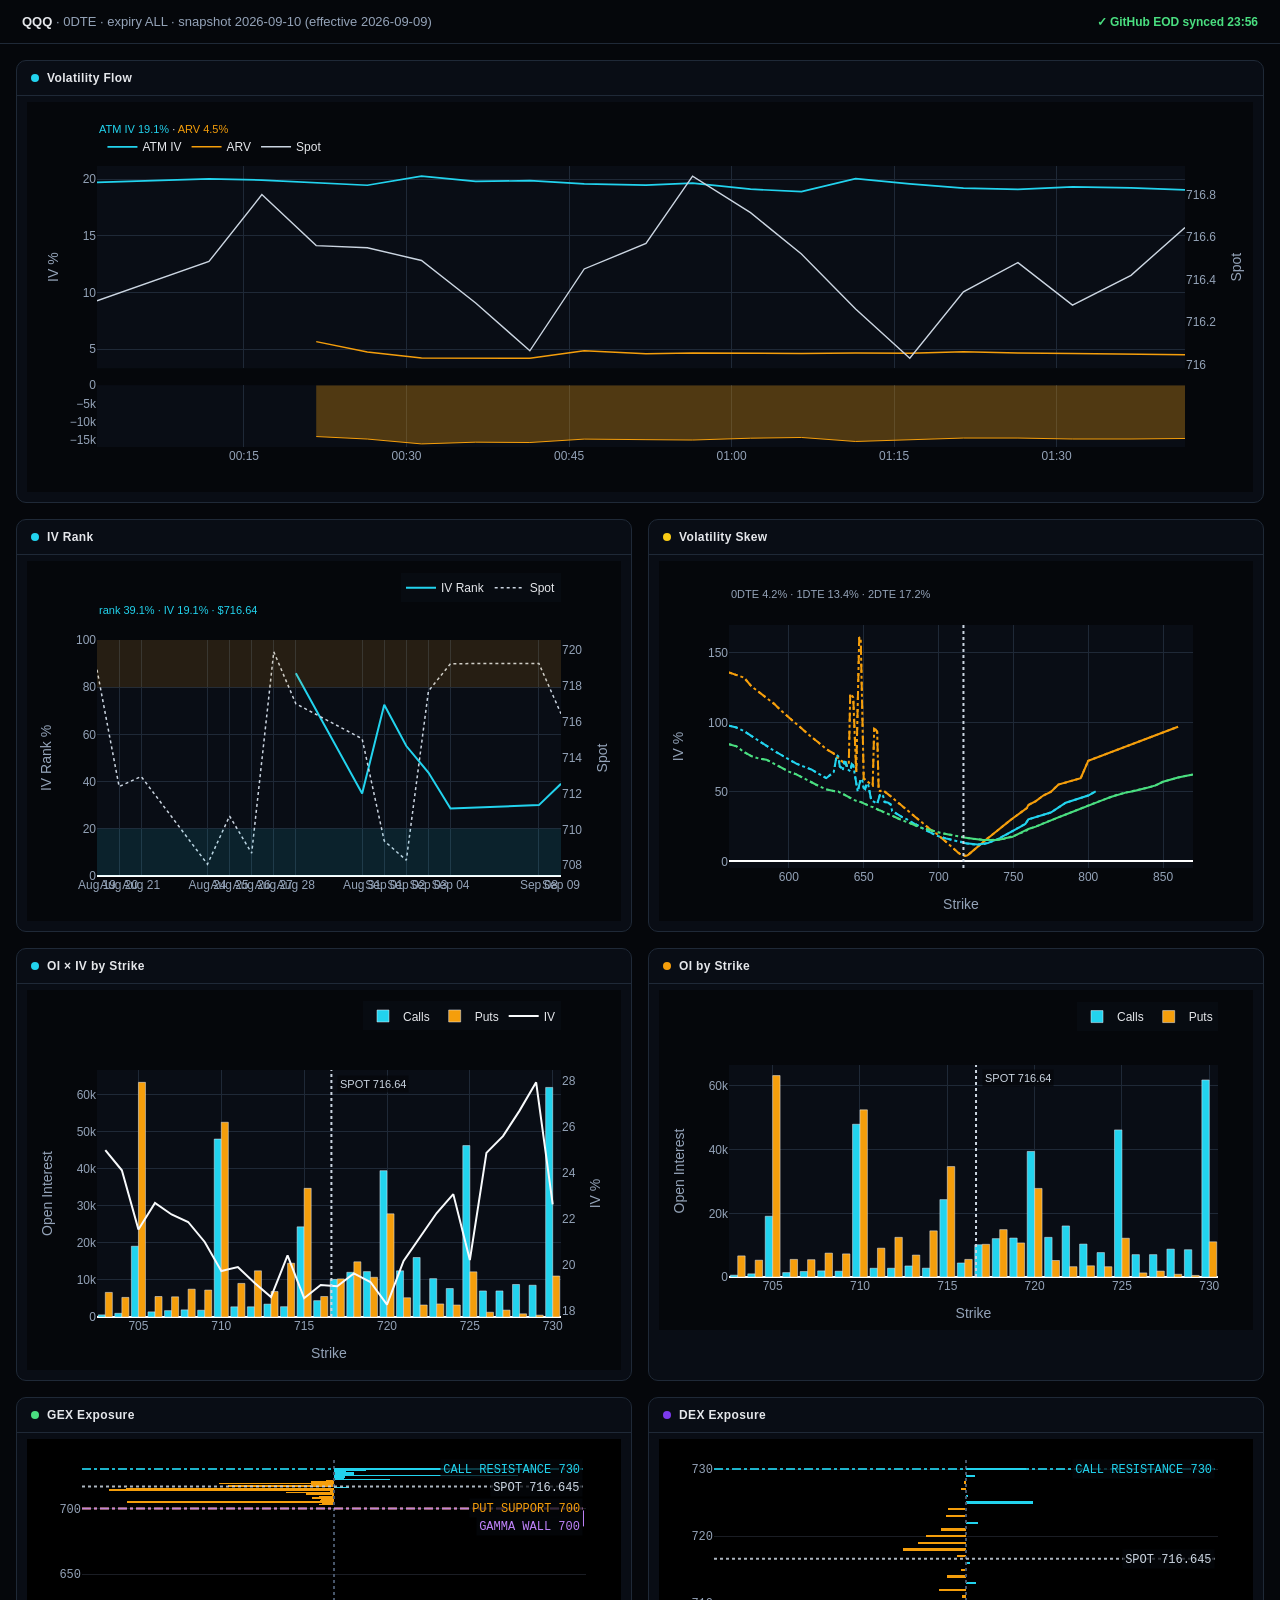
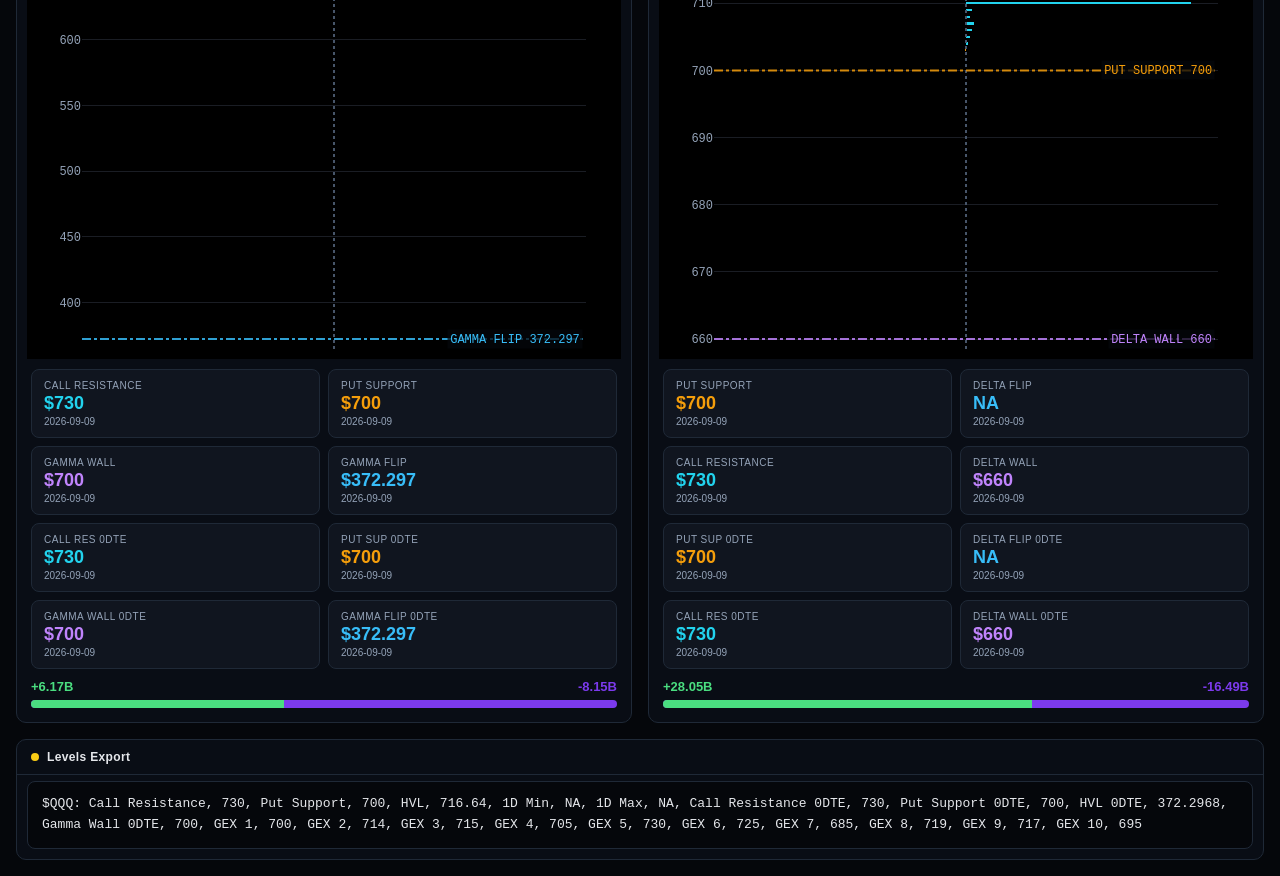
==== commit 415a2bd7: "Add support for recent days filtering and IV Rank migration in dataset migration script - Introduced" ====
--- a/dashboard.html
+++ b/dashboard.html
@@ -2,7 +2,7 @@
 <html>
 <head>
 <meta charset="utf-8">
-<title>NDX Exposure</title>
+<title>QQQ Exposure</title>
 <style>
   * { box-sizing: border-box; }
   body {
@@ -53,70 +53,70 @@
 </head>
 <body>
 <div class="topbar">
-  <div class="meta"><b>NDX</b> &middot; 0DTE &middot; expiry 2026-09-09 &middot; snapshot 2026-09-10 (effective 2026-09-09)</div>
+  <div class="meta"><b>QQQ</b> &middot; 0DTE &middot; expiry ALL &middot; snapshot 2026-09-10 (effective 2026-09-09)</div>
   <div class="sync-badge" style="color:#4ADE80">&#10003; GitHub EOD synced 23:56</div>
 </div>
 <div class="panel-grid">
     <div class="panel panel-wide">
       <div class="panel-header"><span class="dot" style="background:#22D3EE"></span>Volatility Flow</div>
       <div class="panel-body"><div>                        <script type="text/javascript">window.PlotlyConfig = {MathJaxConfig: 'local'};</script>
-        <script charset="utf-8" src="https://cdn.plot.ly/plotly-2.35.2.min.js"></script>                <div id="vol-flow-plot" class="plotly-graph-div" style="height:390px; width:100%;"></div>            <script type="text/javascript">                                    window.PLOTLYENV=window.PLOTLYENV || {};                                    if (document.getElementById("vol-flow-plot")) {                    Plotly.newPlot(                        "vol-flow-plot",                        [{"hovertemplate":"%{x}\u003cbr\u003eATM IV %{y:.1f}%\u003cextra\u003e\u003c\u002fextra\u003e","line":{"color":"#22D3EE","width":1.7},"mode":"lines","name":"ATM IV","x":["2026-09-10T00:00:30","2026-09-10T00:01:26","2026-09-10T00:02:29","2026-09-10T00:03:42","2026-09-10T00:04:37","2026-09-10T00:05:34","2026-09-10T00:06:29","2026-09-10T00:07:27","2026-09-10T00:08:28","2026-09-10T00:09:27","2026-09-10T00:10:28","2026-09-10T00:11:46","2026-09-10T00:12:24","2026-09-10T00:13:25","2026-09-10T00:14:24","2026-09-10T00:15:23","2026-09-10T00:16:39","2026-09-10T00:17:32","2026-09-10T00:18:23","2026-09-10T00:19:29","2026-09-10T00:20:25","2026-09-10T00:21:40","2026-09-10T00:22:23","2026-09-10T00:24:23","2026-09-10T00:25:23","2026-09-10T00:26:23","2026-09-10T00:27:23","2026-09-10T00:29:24","2026-09-10T00:30:23","2026-09-10T00:31:23","2026-09-10T00:32:23","2026-09-10T00:33:23","2026-09-10T00:34:23","2026-09-10T00:35:23","2026-09-10T00:36:23","2026-09-10T00:37:23","2026-09-10T00:38:23","2026-09-10T00:39:23","2026-09-10T00:40:23","2026-09-10T00:41:23","2026-09-10T00:42:23","2026-09-10T00:44:23","2026-09-10T00:45:23","2026-09-10T00:46:24","2026-09-10T00:47:23","2026-09-10T00:48:24","2026-09-10T00:49:27","2026-09-10T00:51:20","2026-09-10T00:52:06","2026-09-10T00:52:53","2026-09-10T00:54:12","2026-09-10T00:55:28","2026-09-10T00:56:24","2026-09-10T00:57:29","2026-09-10T00:58:36","2026-09-10T01:00:03","2026-09-10T01:01:29","2026-09-10T01:03:27","2026-09-10T01:04:23","2026-09-10T01:05:25","2026-09-10T01:06:27","2026-09-10T01:07:29","2026-09-10T01:08:41","2026-09-10T01:09:29","2026-09-10T01:10:24","2026-09-10T01:11:27","2026-09-10T01:12:26","2026-09-10T01:13:24","2026-09-10T01:15:26","2026-09-10T01:16:27","2026-09-10T01:17:25","2026-09-10T01:18:34","2026-09-10T01:19:24","2026-09-10T01:20:26","2026-09-10T01:21:24","2026-09-10T01:22:27","2026-09-10T01:23:23","2026-09-10T01:24:26","2026-09-10T01:25:24","2026-09-10T01:26:26","2026-09-10T01:27:30","2026-09-10T01:28:24","2026-09-10T01:29:23","2026-09-10T01:30:29","2026-09-10T01:31:28","2026-09-10T01:32:25","2026-09-10T01:33:24","2026-09-10T01:34:23","2026-09-10T01:35:29","2026-09-10T01:36:52","2026-09-10T01:37:48","2026-09-10T01:38:51","2026-09-10T01:39:27","2026-09-10T01:40:26","2026-09-10T01:41:26"],"y":[17.375261738529993,16.612296074512088,17.112423671512154,17.229391045109104,16.86745928698927,19.874608502775192,17.273577041681776,17.61489132031186,17.335773961148938,17.389183915054726,17.98880550111596,17.772321204918637,17.302512053454496,17.064539885437092,17.095519473334548,16.749811951399685,10.181704335844488,10.193685006837546,17.551249361296296,17.15512264550478,17.0816154039722,16.865841199097925,17.226195398006126,16.667225689353824,17.268043655619927,16.589137612848926,17.067431950613617,17.55152690129496,18.267109192758042,17.473407704598777,18.064576095718724,18.212080521766666,17.45190539051402,17.29583657766733,17.291868499182282,18.011658884210483,17.541803165987012,16.765,16.90891199790588,20.202486033768626,17.07634494997353,16.3057596879918,16.182918191629913,16.646688521286144,12.78006467995953,13.995148198703204,16.130812420805743,16.940983039319867,12.25947003334479,16.65905568755346,12.593357530593874,7.499051836446717,8.65296283539188,5.682744024276734,5.681408893585205,13.952717056405303,16.255488260902776,16.07437112326842,16.185893517107417,16.177395596587026,16.194868284122954,16.30535813730504,10.245791644233105,8.454233598709108,12.172289685125005,9.180368536949157,5.443946363449097,5.109686858177186,11.437556760787965,15.844999999999999,11.064495071411134,11.240914098739626,16.55313913519047,8.357505891008493,15.804696584877318,11.104617044665533,15.006016317970621,16.093022749189352,16.27938381288915,16.241692082773096,15.695482388300656,15.7681489020559,9.653132286846189,11.649706529631821,10.443890975952149,11.676712059295252,16.72657880934564,17.241296945195884,16.171522484981217,16.767629663710792,16.30695421135807,16.17293711135387,16.48595322593927,16.554491904737002,12.154885979371262],"type":"scatter"},{"hovertemplate":"%{x}\u003cbr\u003eARV %{y:.1f}%\u003cextra\u003e\u003c\u002fextra\u003e","line":{"color":"#F59E0B","width":1.5},"mode":"lines","name":"ARV","x":["2026-09-10T00:00:30","2026-09-10T00:01:26","2026-09-10T00:02:29","2026-09-10T00:03:42","2026-09-10T00:04:37","2026-09-10T00:05:34","2026-09-10T00:06:29","2026-09-10T00:07:27","2026-09-10T00:08:28","2026-09-10T00:09:27","2026-09-10T00:10:28","2026-09-10T00:11:46","2026-09-10T00:12:24","2026-09-10T00:13:25","2026-09-10T00:14:24","2026-09-10T00:15:23","2026-09-10T00:16:39","2026-09-10T00:17:32","2026-09-10T00:18:23","2026-09-10T00:19:29","2026-09-10T00:20:25","2026-09-10T00:21:40","2026-09-10T00:22:23","2026-09-10T00:24:23","2026-09-10T00:25:23","2026-09-10T00:26:23","2026-09-10T00:27:23","2026-09-10T00:29:24","2026-09-10T00:30:23","2026-09-10T00:31:23","2026-09-10T00:32:23","2026-09-10T00:33:23","2026-09-10T00:34:23","2026-09-10T00:35:23","2026-09-10T00:36:23","2026-09-10T00:37:23","2026-09-10T00:38:23","2026-09-10T00:39:23","2026-09-10T00:40:23","2026-09-10T00:41:23","2026-09-10T00:42:23","2026-09-10T00:44:23","2026-09-10T00:45:23","2026-09-10T00:46:24","2026-09-10T00:47:23","2026-09-10T00:48:24","2026-09-10T00:49:27","2026-09-10T00:51:20","2026-09-10T00:52:06","2026-09-10T00:52:53","2026-09-10T00:54:12","2026-09-10T00:55:28","2026-09-10T00:56:24","2026-09-10T00:57:29","2026-09-10T00:58:36","2026-09-10T01:00:03","2026-09-10T01:01:29","2026-09-10T01:03:27","2026-09-10T01:04:23","2026-09-10T01:05:25","2026-09-10T01:06:27","2026-09-10T01:07:29","2026-09-10T01:08:41","2026-09-10T01:09:29","2026-09-10T01:10:24","2026-09-10T01:11:27","2026-09-10T01:12:26","2026-09-10T01:13:24","2026-09-10T01:15:26","2026-09-10T01:16:27","2026-09-10T01:17:25","2026-09-10T01:18:34","2026-09-10T01:19:24","2026-09-10T01:20:26","2026-09-10T01:21:24","2026-09-10T01:22:27","2026-09-10T01:23:23","2026-09-10T01:24:26","2026-09-10T01:25:24","2026-09-10T01:26:26","2026-09-10T01:27:30","2026-09-10T01:28:24","2026-09-10T01:29:23","2026-09-10T01:30:29","2026-09-10T01:31:28","2026-09-10T01:32:25","2026-09-10T01:33:24","2026-09-10T01:34:23","2026-09-10T01:35:29","2026-09-10T01:36:52","2026-09-10T01:37:48","2026-09-10T01:38:51","2026-09-10T01:39:27","2026-09-10T01:40:26","2026-09-10T01:41:26"],"y":[null,null,null,8.191179451647542,10.170408020954929,8.923153093945446,9.722801691716345,8.885575374718675,8.2473728057895,7.7708511956277535,7.601977450106674,7.456322885678371,7.112448640028243,7.074237631983133,6.7968511651546475,6.792999453829858,6.658381396558623,6.462279261023653,6.269566960946821,6.675572460642802,6.5018928703055385,6.5001286978118396,5.895488301038834,5.917897767088265,5.153663997234018,5.304647210334646,4.51291628262316,5.564133738810121,5.616320371062166,5.879624949633171,7.143059280835352,7.2153366304420565,7.262099085073887,7.05206781046068,7.075060377084149,6.794180053741185,6.891407549247636,7.065841369075546,7.6250507195273585,7.315114079703816,7.314557848200985,7.912434591435816,8.010396063005203,7.945645242388901,8.439403101251132,8.460500130803043,8.465961123506984,7.778257457591188,7.772567933921126,7.6706777259145085,6.751975559020719,6.814794308610979,6.865932754800273,6.866045793975014,6.8369736273000425,6.8981328525667,6.618637739458837,6.116496457143176,5.7689182590546135,5.808543360694451,6.120218564743736,5.577158813850578,5.591711947785276,5.666327976212724,4.81524347097557,4.677424272768933,4.726823849851218,4.693846596021555,4.986500175817667,4.8062405339928,3.661502152347566,3.6482126612149472,3.834211000247434,3.8044815125766194,4.280946456966233,4.187243992079596,4.381356445773189,4.456690799406225,4.465489002863072,4.4588146225926835,4.132613950098319,4.148668593161152,4.180765308476014,4.065652966665251,4.029283472319767,4.079531455945589,4.093960739294846,4.2491004711275595,3.7191123664659718,3.5761738864201296,3.643258924132515,3.726041557296289,3.6598047568075227,3.712230846203004,3.361914990372835],"type":"scatter"},{"hovertemplate":"%{x}\u003cbr\u003eSpot $%{y:.2f}\u003cextra\u003e\u003c\u002fextra\u003e","line":{"color":"#CBD5E1","width":1.4},"mode":"lines","name":"Spot","x":["2026-09-10T00:00:30","2026-09-10T00:01:26","2026-09-10T00:02:29","2026-09-10T00:03:42","2026-09-10T00:04:37","2026-09-10T00:05:34","2026-09-10T00:06:29","2026-09-10T00:07:27","2026-09-10T00:08:28","2026-09-10T00:09:27","2026-09-10T00:10:28","2026-09-10T00:11:46","2026-09-10T00:12:24","2026-09-10T00:13:25","2026-09-10T00:14:24","2026-09-10T00:15:23","2026-09-10T00:16:39","2026-09-10T00:17:32","2026-09-10T00:18:23","2026-09-10T00:19:29","2026-09-10T00:20:25","2026-09-10T00:21:40","2026-09-10T00:22:23","2026-09-10T00:24:23","2026-09-10T00:25:23","2026-09-10T00:26:23","2026-09-10T00:27:23","2026-09-10T00:29:24","2026-09-10T00:30:23","2026-09-10T00:31:23","2026-09-10T00:32:23","2026-09-10T00:33:23","2026-09-10T00:34:23","2026-09-10T00:35:23","2026-09-10T00:36:23","2026-09-10T00:37:23","2026-09-10T00:38:23","2026-09-10T00:39:23","2026-09-10T00:40:23","2026-09-10T00:41:23","2026-09-10T00:42:23","2026-09-10T00:44:23","2026-09-10T00:45:23","2026-09-10T00:46:24","2026-09-10T00:47:23","2026-09-10T00:48:24","2026-09-10T00:49:27","2026-09-10T00:51:20","2026-09-10T00:52:06","2026-09-10T00:52:53","2026-09-10T00:54:12","2026-09-10T00:55:28","2026-09-10T00:56:24","2026-09-10T00:57:29","2026-09-10T00:58:36","2026-09-10T01:00:03","2026-09-10T01:01:29","2026-09-10T01:03:27","2026-09-10T01:04:23","2026-09-10T01:05:25","2026-09-10T01:06:27","2026-09-10T01:07:29","2026-09-10T01:08:41","2026-09-10T01:09:29","2026-09-10T01:10:24","2026-09-10T01:11:27","2026-09-10T01:12:26","2026-09-10T01:13:24","2026-09-10T01:15:26","2026-09-10T01:16:27","2026-09-10T01:17:25","2026-09-10T01:18:34","2026-09-10T01:19:24","2026-09-10T01:20:26","2026-09-10T01:21:24","2026-09-10T01:22:27","2026-09-10T01:23:23","2026-09-10T01:24:26","2026-09-10T01:25:24","2026-09-10T01:26:26","2026-09-10T01:27:30","2026-09-10T01:28:24","2026-09-10T01:29:23","2026-09-10T01:30:29","2026-09-10T01:31:28","2026-09-10T01:32:25","2026-09-10T01:33:24","2026-09-10T01:34:23","2026-09-10T01:35:29","2026-09-10T01:36:52","2026-09-10T01:37:48","2026-09-10T01:38:51","2026-09-10T01:39:27","2026-09-10T01:40:26","2026-09-10T01:41:26"],"y":[29431.96,29431.557,29442.934,29439.35,29427.383,29426.92,29438.682,29438.76,29438.172,29436.322,29430.785,29436.564,29436.297,29443.148,29444.164,29451.592,29448.674,29447.996,29449.156,29438.945,29438.312,29438.254,29436.295,29440.182,29444.115,29439.568,29440.086,29426.49,29429.082,29436.152,29418.44,29425.46,29428.357,29429.855,29426.127,29421.936,29415.459,29407.12,29417.398,29417.092,29416.277,29427.832,29432.844,29432.658,29444.832,29439.672,29438.264,29441.152,29440.28,29444.883,29457.75,29452.86,29450.285,29450.906,29447.93,29442.035,29442.268,29444.691,29444.383,29441.775,29434.576,29432.854,29427.139,29430.777,29428.34,29427.713,29424.7,29426.102,29417.924,29414.55,29419.275,29420.328,29423.883,29422.65,29429.855,29425.592,29430.072,29434.016,29432.256,29433.588,29434.184,29433.508,29427.615,29427.035,29427.58,29425.297,29428.697,29433.775,29431.996,29432.672,29428.406,29432.17,29433.66,29437.418,29439.45],"yaxis":"y2","type":"scatter"},{"fill":"tozeroy","fillcolor":"rgba(245,158,11,0.30)","hoverinfo":"skip","line":{"color":"#F59E0B","width":1},"mode":"lines","name":"ARV - IV","showlegend":false,"x":["2026-09-10T00:00:30","2026-09-10T00:01:26","2026-09-10T00:02:29","2026-09-10T00:03:42","2026-09-10T00:04:37","2026-09-10T00:05:34","2026-09-10T00:06:29","2026-09-10T00:07:27","2026-09-10T00:08:28","2026-09-10T00:09:27","2026-09-10T00:10:28","2026-09-10T00:11:46","2026-09-10T00:12:24","2026-09-10T00:13:25","2026-09-10T00:14:24","2026-09-10T00:15:23","2026-09-10T00:16:39","2026-09-10T00:17:32","2026-09-10T00:18:23","2026-09-10T00:19:29","2026-09-10T00:20:25","2026-09-10T00:21:40","2026-09-10T00:22:23","2026-09-10T00:24:23","2026-09-10T00:25:23","2026-09-10T00:26:23","2026-09-10T00:27:23","2026-09-10T00:29:24","2026-09-10T00:30:23","2026-09-10T00:31:23","2026-09-10T00:32:23","2026-09-10T00:33:23","2026-09-10T00:34:23","2026-09-10T00:35:23","2026-09-10T00:36:23","2026-09-10T00:37:23","2026-09-10T00:38:23","2026-09-10T00:39:23","2026-09-10T00:40:23","2026-09-10T00:41:23","2026-09-10T00:42:23","2026-09-10T00:44:23","2026-09-10T00:45:23","2026-09-10T00:46:24","2026-09-10T00:47:23","2026-09-10T00:48:24","2026-09-10T00:49:27","2026-09-10T00:51:20","2026-09-10T00:52:06","2026-09-10T00:52:53","2026-09-10T00:54:12","2026-09-10T00:55:28","2026-09-10T00:56:24","2026-09-10T00:57:29","2026-09-10T00:58:36","2026-09-10T01:00:03","2026-09-10T01:01:29","2026-09-10T01:03:27","2026-09-10T01:04:23","2026-09-10T01:05:25","2026-09-10T01:06:27","2026-09-10T01:07:29","2026-09-10T01:08:41","2026-09-10T01:09:29","2026-09-10T01:10:24","2026-09-10T01:11:27","2026-09-10T01:12:26","2026-09-10T01:13:24","2026-09-10T01:15:26","2026-09-10T01:16:27","2026-09-10T01:17:25","2026-09-10T01:18:34","2026-09-10T01:19:24","2026-09-10T01:20:26","2026-09-10T01:21:24","2026-09-10T01:22:27","2026-09-10T01:23:23","2026-09-10T01:24:26","2026-09-10T01:25:24","2026-09-10T01:26:26","2026-09-10T01:27:30","2026-09-10T01:28:24","2026-09-10T01:29:23","2026-09-10T01:30:29","2026-09-10T01:31:28","2026-09-10T01:32:25","2026-09-10T01:33:24","2026-09-10T01:34:23","2026-09-10T01:35:29","2026-09-10T01:36:52","2026-09-10T01:37:48","2026-09-10T01:38:51","2026-09-10T01:39:27","2026-09-10T01:40:26","2026-09-10T01:41:26"],"y":[null,null,null,-9038.211593461561,-6697.051266034341,-10951.455408829746,-7550.775349965431,-8729.315945593184,-9088.40115535944,-9618.332719426973,-10386.828051009285,-10315.998319240265,-10190.063413426251,-9990.30225345396,-10298.6683081799,-9956.812497569828,-3523.3229392858652,-3731.4057458138927,-11281.682400349475,-10479.550184861979,-10579.722533666662,-10365.712501286087,-11330.707096967291,-10749.327922265558,-12114.37965838591,-11284.490402514279,-12554.515667990458,-11987.39316248484,-12650.788821695876,-11593.782754965605,-10921.516814883373,-10996.74389132461,-10189.806305440134,-10243.76876720665,-10216.808122098133,-11217.4788304693,-10650.395616739377,-9699.158630924454,-9283.86127837852,-12887.371954064809,-9761.787101772548,-8393.325096555984,-8172.52212862471,-8701.043278897243,-4340.661578708397,-5534.648067900161,-7664.851297298758,-9162.725581728679,-4486.902099423664,-8988.377961638953,-5841.381971573154,-684.2575278357383,-1787.0300805916077,1183.3017696982804,1155.5647337148373,-7054.584203838603,-9636.85052144394,-9957.874666125244,-10416.975258052804,-10368.852235892575,-10074.649719379218,-10728.19932345446,-4654.079696447829,-2787.905622496384,-7357.0462141494345,-4502.944264180223,-717.1225135978787,-415.84026215563074,-6451.056584970298,-11038.759466007199,-7402.992919063568,-7592.70143752468,-12718.928134943037,-4553.024378431874,-11523.750127911086,-6917.373052585937,-10624.659872197431,-11636.331949783127,-11813.894810026077,-11782.877460180413,-11562.868438202337,-11619.480308894746,-5472.366978370175,-7584.05356296657,-6414.607503632382,-7597.180603349662,-12632.618070050792,-12992.196474068325,-12452.410118515247,-13191.455777290663,-12663.695287225557,-12446.89555405758,-12826.148469131747,-12842.261058533997,-8792.970988998426],"yaxis":"y3","type":"scatter"}],                        {"template":{"data":{"histogram2dcontour":[{"type":"histogram2dcontour","colorbar":{"outlinewidth":0,"ticks":""},"colorscale":[[0.0,"#0d0887"],[0.1111111111111111,"#46039f"],[0.2222222222222222,"#7201a8"],[0.3333333333333333,"#9c179e"],[0.4444444444444444,"#bd3786"],[0.5555555555555556,"#d8576b"],[0.6666666666666666,"#ed7953"],[0.7777777777777778,"#fb9f3a"],[0.8888888888888888,"#fdca26"],[1.0,"#f0f921"]]}],"choropleth":[{"type":"choropleth","colorbar":{"outlinewidth":0,"ticks":""}}],"histogram2d":[{"type":"histogram2d","colorbar":{"outlinewidth":0,"ticks":""},"colorscale":[[0.0,"#0d0887"],[0.1111111111111111,"#46039f"],[0.2222222222222222,"#7201a8"],[0.3333333333333333,"#9c179e"],[0.4444444444444444,"#bd3786"],[0.5555555555555556,"#d8576b"],[0.6666666666666666,"#ed7953"],[0.7777777777777778,"#fb9f3a"],[0.8888888888888888,"#fdca26"],[1.0,"#f0f921"]]}],"heatmap":[{"type":"heatmap","colorbar":{"outlinewidth":0,"ticks":""},"colorscale":[[0.0,"#0d0887"],[0.1111111111111111,"#46039f"],[0.2222222222222222,"#7201a8"],[0.3333333333333333,"#9c179e"],[0.4444444444444444,"#bd3786"],[0.5555555555555556,"#d8576b"],[0.6666666666666666,"#ed7953"],[0.7777777777777778,"#fb9f3a"],[0.8888888888888888,"#fdca26"],[1.0,"#f0f921"]]}],"heatmapgl":[{"type":"heatmapgl","colorbar":{"outlinewidth":0,"ticks":""},"colorscale":[[0.0,"#0d0887"],[0.1111111111111111,"#46039f"],[0.2222222222222222,"#7201a8"],[0.3333333333333333,"#9c179e"],[0.4444444444444444,"#bd3786"],[0.5555555555555556,"#d8576b"],[0.6666666666666666,"#ed7953"],[0.7777777777777778,"#fb9f3a"],[0.8888888888888888,"#fdca26"],[1.0,"#f0f921"]]}],"contourcarpet":[{"type":"contourcarpet","colorbar":{"outlinewidth":0,"ticks":""}}],"contour":[{"type":"contour","colorbar":{"outlinewidth":0,"ticks":""},"colorscale":[[0.0,"#0d0887"],[0.1111111111111111,"#46039f"],[0.2222222222222222,"#7201a8"],[0.3333333333333333,"#9c179e"],[0.4444444444444444,"#bd3786"],[0.5555555555555556,"#d8576b"],[0.6666666666666666,"#ed7953"],[0.7777777777777778,"#fb9f3a"],[0.8888888888888888,"#fdca26"],[1.0,"#f0f921"]]}],"surface":[{"type":"surface","colorbar":{"outlinewidth":0,"ticks":""},"colorscale":[[0.0,"#0d0887"],[0.1111111111111111,"#46039f"],[0.2222222222222222,"#7201a8"],[0.3333333333333333,"#9c179e"],[0.4444444444444444,"#bd3786"],[0.5555555555555556,"#d8576b"],[0.6666666666666666,"#ed7953"],[0.7777777777777778,"#fb9f3a"],[0.8888888888888888,"#fdca26"],[1.0,"#f0f921"]]}],"mesh3d":[{"type":"mesh3d","colorbar":{"outlinewidth":0,"ticks":""}}],"scatter":[{"fillpattern":{"fillmode":"overlay","size":10,"solidity":0.2},"type":"scatter"}],"parcoords":[{"type":"parcoords","line":{"colorbar":{"outlinewidth":0,"ticks":""}}}],"scatterpolargl":[{"type":"scatterpolargl","marker":{"colorbar":{"outlinewidth":0,"ticks":""}}}],"bar":[{"error_x":{"color":"#2a3f5f"},"error_y":{"color":"#2a3f5f"},"marker":{"line":{"color":"#E5ECF6","width":0.5},"pattern":{"fillmode":"overlay","size":10,"solidity":0.2}},"type":"bar"}],"scattergeo":[{"type":"scattergeo","marker":{"colorbar":{"outlinewidth":0,"ticks":""}}}],"scatterpolar":[{"type":"scatterpolar","marker":{"colorbar":{"outlinewidth":0,"ticks":""}}}],"histogram":[{"marker":{"pattern":{"fillmode":"overlay","size":10,"solidity":0.2}},"type":"histogram"}],"scattergl":[{"type":"scattergl","marker":{"colorbar":{"outlinewidth":0,"ticks":""}}}],"scatter3d":[{"type":"scatter3d","line":{"colorbar":{"outlinewidth":0,"ticks":""}},"marker":{"colorbar":{"outlinewidth":0,"ticks":""}}}],"scattermapbox":[{"type":"scattermapbox","marker":{"colorbar":{"outlinewidth":0,"ticks":""}}}],"scatterternary":[{"type":"scatterternary","marker":{"colorbar":{"outlinewidth":0,"ticks":""}}}],"scattercarpet":[{"type":"scattercarpet","marker":{"colorbar":{"outlinewidth":0,"ticks":""}}}],"carpet":[{"aaxis":{"endlinecolor":"#2a3f5f","gridcolor":"white","linecolor":"white","minorgridcolor":"white","startlinecolor":"#2a3f5f"},"baxis":{"endlinecolor":"#2a3f5f","gridcolor":"white","linecolor":"white","minorgridcolor":"white","startlinecolor":"#2a3f5f"},"type":"carpet"}],"table":[{"cells":{"fill":{"color":"#EBF0F8"},"line":{"color":"white"}},"header":{"fill":{"color":"#C8D4E3"},"line":{"color":"white"}},"type":"table"}],"barpolar":[{"marker":{"line":{"color":"#E5ECF6","width":0.5},"pattern":{"fillmode":"overlay","size":10,"solidity":0.2}},"type":"barpolar"}],"pie":[{"automargin":true,"type":"pie"}]},"layout":{"autotypenumbers":"strict","colorway":["#636efa","#EF553B","#00cc96","#ab63fa","#FFA15A","#19d3f3","#FF6692","#B6E880","#FF97FF","#FECB52"],"font":{"color":"#2a3f5f"},"hovermode":"closest","hoverlabel":{"align":"left"},"paper_bgcolor":"white","plot_bgcolor":"#E5ECF6","polar":{"bgcolor":"#E5ECF6","angularaxis":{"gridcolor":"white","linecolor":"white","ticks":""},"radialaxis":{"gridcolor":"white","linecolor":"white","ticks":""}},"ternary":{"bgcolor":"#E5ECF6","aaxis":{"gridcolor":"white","linecolor":"white","ticks":""},"baxis":{"gridcolor":"white","linecolor":"white","ticks":""},"caxis":{"gridcolor":"white","linecolor":"white","ticks":""}},"coloraxis":{"colorbar":{"outlinewidth":0,"ticks":""}},"colorscale":{"sequential":[[0.0,"#0d0887"],[0.1111111111111111,"#46039f"],[0.2222222222222222,"#7201a8"],[0.3333333333333333,"#9c179e"],[0.4444444444444444,"#bd3786"],[0.5555555555555556,"#d8576b"],[0.6666666666666666,"#ed7953"],[0.7777777777777778,"#fb9f3a"],[0.8888888888888888,"#fdca26"],[1.0,"#f0f921"]],"sequentialminus":[[0.0,"#0d0887"],[0.1111111111111111,"#46039f"],[0.2222222222222222,"#7201a8"],[0.3333333333333333,"#9c179e"],[0.4444444444444444,"#bd3786"],[0.5555555555555556,"#d8576b"],[0.6666666666666666,"#ed7953"],[0.7777777777777778,"#fb9f3a"],[0.8888888888888888,"#fdca26"],[1.0,"#f0f921"]],"diverging":[[0,"#8e0152"],[0.1,"#c51b7d"],[0.2,"#de77ae"],[0.3,"#f1b6da"],[0.4,"#fde0ef"],[0.5,"#f7f7f7"],[0.6,"#e6f5d0"],[0.7,"#b8e186"],[0.8,"#7fbc41"],[0.9,"#4d9221"],[1,"#276419"]]},"xaxis":{"gridcolor":"white","linecolor":"white","ticks":"","title":{"standoff":15},"zerolinecolor":"white","automargin":true,"zerolinewidth":2},"yaxis":{"gridcolor":"white","linecolor":"white","ticks":"","title":{"standoff":15},"zerolinecolor":"white","automargin":true,"zerolinewidth":2},"scene":{"xaxis":{"backgroundcolor":"#E5ECF6","gridcolor":"white","linecolor":"white","showbackground":true,"ticks":"","zerolinecolor":"white","gridwidth":2},"yaxis":{"backgroundcolor":"#E5ECF6","gridcolor":"white","linecolor":"white","showbackground":true,"ticks":"","zerolinecolor":"white","gridwidth":2},"zaxis":{"backgroundcolor":"#E5ECF6","gridcolor":"white","linecolor":"white","showbackground":true,"ticks":"","zerolinecolor":"white","gridwidth":2}},"shapedefaults":{"line":{"color":"#2a3f5f"}},"annotationdefaults":{"arrowcolor":"#2a3f5f","arrowhead":0,"arrowwidth":1},"geo":{"bgcolor":"white","landcolor":"#E5ECF6","subunitcolor":"white","showland":true,"showlakes":true,"lakecolor":"white"},"title":{"x":0.05},"mapbox":{"style":"light"}}},"annotations":[{"font":{"size":11},"showarrow":false,"text":"\u003cspan style='color:#22D3EE'\u003eATM IV 12.2%\u003c\u002fspan\u003e · \u003cspan style='color:#F59E0B'\u003eARV 3.4%\u003c\u002fspan\u003e","x":0,"xanchor":"left","xref":"paper","y":1.16,"yref":"paper"}],"title":{"font":{"color":"#E5E7EB","size":13},"text":"","x":0},"font":{"color":"#E5E7EB"},"margin":{"l":70,"r":60,"t":64,"b":45},"hoverlabel":{"font":{"color":"#E5E7EB"},"bgcolor":"rgba(5,7,11,0.9)"},"legend":{"orientation":"h","x":0.005,"xanchor":"left","y":1.12,"bgcolor":"rgba(0,0,0,0)"},"xaxis":{"gridcolor":"#1F2937","color":"#94A3B8","title":{},"tickformat":"%H:%M","tickangle":0,"nticks":9,"anchor":"y3"},"yaxis":{"gridcolor":"#1F2937","color":"#94A3B8","title":{"text":"IV %"},"domain":[0.28,1]},"yaxis2":{"title":{"text":"Spot"},"overlaying":"y","side":"right","color":"#94A3B8","showgrid":false,"domain":[0.28,1]},"yaxis3":{"title":{"text":""},"domain":[0,0.22],"color":"#94A3B8","showgrid":false,"zeroline":false},"paper_bgcolor":"#05070B","plot_bgcolor":"#090D15","height":390,"hovermode":"x unified","dragmode":"pan","showlegend":true},                        {"displaylogo": false, "displayModeBar": false, "scrollZoom": true, "modeBarButtonsToRemove": ["lasso2d", "select2d"], "responsive": true}                    )                };                            </script>        </div></div>
+        <script charset="utf-8" src="https://cdn.plot.ly/plotly-2.35.2.min.js"></script>                <div id="vol-flow-plot" class="plotly-graph-div" style="height:390px; width:100%;"></div>            <script type="text/javascript">                                    window.PLOTLYENV=window.PLOTLYENV || {};                                    if (document.getElementById("vol-flow-plot")) {                    Plotly.newPlot(                        "vol-flow-plot",                        [{"hovertemplate":"%{x}\u003cbr\u003eATM IV %{y:.1f}%\u003cextra\u003e\u003c\u002fextra\u003e","line":{"color":"#22D3EE","width":1.7},"mode":"lines","name":"ATM IV","x":["2026-09-10T00:01:26","2026-09-10T00:11:46","2026-09-10T00:16:39","2026-09-10T00:21:40","2026-09-10T00:26:23","2026-09-10T00:31:23","2026-09-10T00:36:23","2026-09-10T00:41:23","2026-09-10T00:46:24","2026-09-10T00:52:06","2026-09-10T00:56:24","2026-09-10T01:01:45","2026-09-10T01:06:27","2026-09-10T01:11:27","2026-09-10T01:16:27","2026-09-10T01:21:24","2026-09-10T01:26:26","2026-09-10T01:31:28","2026-09-10T01:36:52","2026-09-10T01:41:51"],"y":[19.713409307648078,20.02636292980161,19.909513411874837,19.686318281233913,19.456546156984363,20.262484247382908,19.79324982510682,19.859938195616415,19.57624594130088,19.46020732019085,19.648931835026605,19.11284784542649,18.889372333813352,20.033742580271614,19.578730726268354,19.205620113878524,19.091329536679822,19.31456910491955,19.227415685148554,19.054741203528536],"type":"scatter"},{"hovertemplate":"%{x}\u003cbr\u003eARV %{y:.1f}%\u003cextra\u003e\u003c\u002fextra\u003e","line":{"color":"#F59E0B","width":1.5},"mode":"lines","name":"ARV","x":["2026-09-10T00:01:26","2026-09-10T00:11:46","2026-09-10T00:16:39","2026-09-10T00:21:40","2026-09-10T00:26:23","2026-09-10T00:31:23","2026-09-10T00:36:23","2026-09-10T00:41:23","2026-09-10T00:46:24","2026-09-10T00:52:06","2026-09-10T00:56:24","2026-09-10T01:01:45","2026-09-10T01:06:27","2026-09-10T01:11:27","2026-09-10T01:16:27","2026-09-10T01:21:24","2026-09-10T01:26:26","2026-09-10T01:31:28","2026-09-10T01:36:52","2026-09-10T01:41:51"],"y":[null,null,null,5.6693676335955425,4.756249488118901,4.235992662982569,4.239180610007603,4.208452672026462,4.85603550508953,4.590155491532865,4.677364415748595,4.641060958640254,4.616163266231317,4.66756178230685,4.641567985122885,4.776425736694077,4.661410552504318,4.623432945160643,4.532487403497816,4.512396762544381],"type":"scatter"},{"hovertemplate":"%{x}\u003cbr\u003eSpot $%{y:.2f}\u003cextra\u003e\u003c\u002fextra\u003e","line":{"color":"#CBD5E1","width":1.4},"mode":"lines","name":"Spot","x":["2026-09-10T00:01:26","2026-09-10T00:11:46","2026-09-10T00:16:39","2026-09-10T00:21:40","2026-09-10T00:26:23","2026-09-10T00:31:23","2026-09-10T00:36:23","2026-09-10T00:41:23","2026-09-10T00:46:24","2026-09-10T00:52:06","2026-09-10T00:56:24","2026-09-10T01:01:45","2026-09-10T01:06:27","2026-09-10T01:11:27","2026-09-10T01:16:27","2026-09-10T01:21:24","2026-09-10T01:26:26","2026-09-10T01:31:28","2026-09-10T01:36:52","2026-09-10T01:41:51"],"y":[716.3,716.485,716.8,716.56,716.5499,716.49,716.29,716.0648,716.45,716.57,716.8869,716.715,716.52,716.2618,716.03,716.3423,716.48,716.28,716.4201,716.645],"yaxis":"y2","type":"scatter"},{"fill":"tozeroy","fillcolor":"rgba(245,158,11,0.30)","hoverinfo":"skip","line":{"color":"#F59E0B","width":1},"mode":"lines","name":"ARV - IV","showlegend":false,"x":["2026-09-10T00:01:26","2026-09-10T00:11:46","2026-09-10T00:16:39","2026-09-10T00:21:40","2026-09-10T00:26:23","2026-09-10T00:31:23","2026-09-10T00:36:23","2026-09-10T00:41:23","2026-09-10T00:46:24","2026-09-10T00:52:06","2026-09-10T00:56:24","2026-09-10T01:01:45","2026-09-10T01:06:27","2026-09-10T01:11:27","2026-09-10T01:16:27","2026-09-10T01:21:24","2026-09-10T01:26:26","2026-09-10T01:31:28","2026-09-10T01:36:52","2026-09-10T01:41:51"],"y":[null,null,null,-14016.95064763837,-14700.296668865463,-16026.491584400339,-15554.069215099216,-15651.485523589952,-14720.21043621135,-14870.051828657985,-14971.56741927801,-14471.786886786238,-14273.209067582035,-15366.180797964764,-14937.16274114547,-14429.194377184447,-14429.918984175505,-14691.136159758906,-14694.928281650737,-14542.344440984156],"yaxis":"y3","type":"scatter"}],                        {"template":{"data":{"histogram2dcontour":[{"type":"histogram2dcontour","colorbar":{"outlinewidth":0,"ticks":""},"colorscale":[[0.0,"#0d0887"],[0.1111111111111111,"#46039f"],[0.2222222222222222,"#7201a8"],[0.3333333333333333,"#9c179e"],[0.4444444444444444,"#bd3786"],[0.5555555555555556,"#d8576b"],[0.6666666666666666,"#ed7953"],[0.7777777777777778,"#fb9f3a"],[0.8888888888888888,"#fdca26"],[1.0,"#f0f921"]]}],"choropleth":[{"type":"choropleth","colorbar":{"outlinewidth":0,"ticks":""}}],"histogram2d":[{"type":"histogram2d","colorbar":{"outlinewidth":0,"ticks":""},"colorscale":[[0.0,"#0d0887"],[0.1111111111111111,"#46039f"],[0.2222222222222222,"#7201a8"],[0.3333333333333333,"#9c179e"],[0.4444444444444444,"#bd3786"],[0.5555555555555556,"#d8576b"],[0.6666666666666666,"#ed7953"],[0.7777777777777778,"#fb9f3a"],[0.8888888888888888,"#fdca26"],[1.0,"#f0f921"]]}],"heatmap":[{"type":"heatmap","colorbar":{"outlinewidth":0,"ticks":""},"colorscale":[[0.0,"#0d0887"],[0.1111111111111111,"#46039f"],[0.2222222222222222,"#7201a8"],[0.3333333333333333,"#9c179e"],[0.4444444444444444,"#bd3786"],[0.5555555555555556,"#d8576b"],[0.6666666666666666,"#ed7953"],[0.7777777777777778,"#fb9f3a"],[0.8888888888888888,"#fdca26"],[1.0,"#f0f921"]]}],"heatmapgl":[{"type":"heatmapgl","colorbar":{"outlinewidth":0,"ticks":""},"colorscale":[[0.0,"#0d0887"],[0.1111111111111111,"#46039f"],[0.2222222222222222,"#7201a8"],[0.3333333333333333,"#9c179e"],[0.4444444444444444,"#bd3786"],[0.5555555555555556,"#d8576b"],[0.6666666666666666,"#ed7953"],[0.7777777777777778,"#fb9f3a"],[0.8888888888888888,"#fdca26"],[1.0,"#f0f921"]]}],"contourcarpet":[{"type":"contourcarpet","colorbar":{"outlinewidth":0,"ticks":""}}],"contour":[{"type":"contour","colorbar":{"outlinewidth":0,"ticks":""},"colorscale":[[0.0,"#0d0887"],[0.1111111111111111,"#46039f"],[0.2222222222222222,"#7201a8"],[0.3333333333333333,"#9c179e"],[0.4444444444444444,"#bd3786"],[0.5555555555555556,"#d8576b"],[0.6666666666666666,"#ed7953"],[0.7777777777777778,"#fb9f3a"],[0.8888888888888888,"#fdca26"],[1.0,"#f0f921"]]}],"surface":[{"type":"surface","colorbar":{"outlinewidth":0,"ticks":""},"colorscale":[[0.0,"#0d0887"],[0.1111111111111111,"#46039f"],[0.2222222222222222,"#7201a8"],[0.3333333333333333,"#9c179e"],[0.4444444444444444,"#bd3786"],[0.5555555555555556,"#d8576b"],[0.6666666666666666,"#ed7953"],[0.7777777777777778,"#fb9f3a"],[0.8888888888888888,"#fdca26"],[1.0,"#f0f921"]]}],"mesh3d":[{"type":"mesh3d","colorbar":{"outlinewidth":0,"ticks":""}}],"scatter":[{"fillpattern":{"fillmode":"overlay","size":10,"solidity":0.2},"type":"scatter"}],"parcoords":[{"type":"parcoords","line":{"colorbar":{"outlinewidth":0,"ticks":""}}}],"scatterpolargl":[{"type":"scatterpolargl","marker":{"colorbar":{"outlinewidth":0,"ticks":""}}}],"bar":[{"error_x":{"color":"#2a3f5f"},"error_y":{"color":"#2a3f5f"},"marker":{"line":{"color":"#E5ECF6","width":0.5},"pattern":{"fillmode":"overlay","size":10,"solidity":0.2}},"type":"bar"}],"scattergeo":[{"type":"scattergeo","marker":{"colorbar":{"outlinewidth":0,"ticks":""}}}],"scatterpolar":[{"type":"scatterpolar","marker":{"colorbar":{"outlinewidth":0,"ticks":""}}}],"histogram":[{"marker":{"pattern":{"fillmode":"overlay","size":10,"solidity":0.2}},"type":"histogram"}],"scattergl":[{"type":"scattergl","marker":{"colorbar":{"outlinewidth":0,"ticks":""}}}],"scatter3d":[{"type":"scatter3d","line":{"colorbar":{"outlinewidth":0,"ticks":""}},"marker":{"colorbar":{"outlinewidth":0,"ticks":""}}}],"scattermapbox":[{"type":"scattermapbox","marker":{"colorbar":{"outlinewidth":0,"ticks":""}}}],"scatterternary":[{"type":"scatterternary","marker":{"colorbar":{"outlinewidth":0,"ticks":""}}}],"scattercarpet":[{"type":"scattercarpet","marker":{"colorbar":{"outlinewidth":0,"ticks":""}}}],"carpet":[{"aaxis":{"endlinecolor":"#2a3f5f","gridcolor":"white","linecolor":"white","minorgridcolor":"white","startlinecolor":"#2a3f5f"},"baxis":{"endlinecolor":"#2a3f5f","gridcolor":"white","linecolor":"white","minorgridcolor":"white","startlinecolor":"#2a3f5f"},"type":"carpet"}],"table":[{"cells":{"fill":{"color":"#EBF0F8"},"line":{"color":"white"}},"header":{"fill":{"color":"#C8D4E3"},"line":{"color":"white"}},"type":"table"}],"barpolar":[{"marker":{"line":{"color":"#E5ECF6","width":0.5},"pattern":{"fillmode":"overlay","size":10,"solidity":0.2}},"type":"barpolar"}],"pie":[{"automargin":true,"type":"pie"}]},"layout":{"autotypenumbers":"strict","colorway":["#636efa","#EF553B","#00cc96","#ab63fa","#FFA15A","#19d3f3","#FF6692","#B6E880","#FF97FF","#FECB52"],"font":{"color":"#2a3f5f"},"hovermode":"closest","hoverlabel":{"align":"left"},"paper_bgcolor":"white","plot_bgcolor":"#E5ECF6","polar":{"bgcolor":"#E5ECF6","angularaxis":{"gridcolor":"white","linecolor":"white","ticks":""},"radialaxis":{"gridcolor":"white","linecolor":"white","ticks":""}},"ternary":{"bgcolor":"#E5ECF6","aaxis":{"gridcolor":"white","linecolor":"white","ticks":""},"baxis":{"gridcolor":"white","linecolor":"white","ticks":""},"caxis":{"gridcolor":"white","linecolor":"white","ticks":""}},"coloraxis":{"colorbar":{"outlinewidth":0,"ticks":""}},"colorscale":{"sequential":[[0.0,"#0d0887"],[0.1111111111111111,"#46039f"],[0.2222222222222222,"#7201a8"],[0.3333333333333333,"#9c179e"],[0.4444444444444444,"#bd3786"],[0.5555555555555556,"#d8576b"],[0.6666666666666666,"#ed7953"],[0.7777777777777778,"#fb9f3a"],[0.8888888888888888,"#fdca26"],[1.0,"#f0f921"]],"sequentialminus":[[0.0,"#0d0887"],[0.1111111111111111,"#46039f"],[0.2222222222222222,"#7201a8"],[0.3333333333333333,"#9c179e"],[0.4444444444444444,"#bd3786"],[0.5555555555555556,"#d8576b"],[0.6666666666666666,"#ed7953"],[0.7777777777777778,"#fb9f3a"],[0.8888888888888888,"#fdca26"],[1.0,"#f0f921"]],"diverging":[[0,"#8e0152"],[0.1,"#c51b7d"],[0.2,"#de77ae"],[0.3,"#f1b6da"],[0.4,"#fde0ef"],[0.5,"#f7f7f7"],[0.6,"#e6f5d0"],[0.7,"#b8e186"],[0.8,"#7fbc41"],[0.9,"#4d9221"],[1,"#276419"]]},"xaxis":{"gridcolor":"white","linecolor":"white","ticks":"","title":{"standoff":15},"zerolinecolor":"white","automargin":true,"zerolinewidth":2},"yaxis":{"gridcolor":"white","linecolor":"white","ticks":"","title":{"standoff":15},"zerolinecolor":"white","automargin":true,"zerolinewidth":2},"scene":{"xaxis":{"backgroundcolor":"#E5ECF6","gridcolor":"white","linecolor":"white","showbackground":true,"ticks":"","zerolinecolor":"white","gridwidth":2},"yaxis":{"backgroundcolor":"#E5ECF6","gridcolor":"white","linecolor":"white","showbackground":true,"ticks":"","zerolinecolor":"white","gridwidth":2},"zaxis":{"backgroundcolor":"#E5ECF6","gridcolor":"white","linecolor":"white","showbackground":true,"ticks":"","zerolinecolor":"white","gridwidth":2}},"shapedefaults":{"line":{"color":"#2a3f5f"}},"annotationdefaults":{"arrowcolor":"#2a3f5f","arrowhead":0,"arrowwidth":1},"geo":{"bgcolor":"white","landcolor":"#E5ECF6","subunitcolor":"white","showland":true,"showlakes":true,"lakecolor":"white"},"title":{"x":0.05},"mapbox":{"style":"light"}}},"annotations":[{"font":{"size":11},"showarrow":false,"text":"\u003cspan style='color:#22D3EE'\u003eATM IV 19.1%\u003c\u002fspan\u003e · \u003cspan style='color:#F59E0B'\u003eARV 4.5%\u003c\u002fspan\u003e","x":0,"xanchor":"left","xref":"paper","y":1.16,"yref":"paper"}],"title":{"font":{"color":"#E5E7EB","size":13},"text":"","x":0},"font":{"color":"#E5E7EB"},"margin":{"l":70,"r":60,"t":64,"b":45},"hoverlabel":{"font":{"color":"#E5E7EB"},"bgcolor":"rgba(5,7,11,0.9)"},"legend":{"orientation":"h","x":0.005,"xanchor":"left","y":1.12,"bgcolor":"rgba(0,0,0,0)"},"xaxis":{"gridcolor":"#1F2937","color":"#94A3B8","title":{},"tickformat":"%H:%M","tickangle":0,"nticks":9,"anchor":"y3"},"yaxis":{"gridcolor":"#1F2937","color":"#94A3B8","title":{"text":"IV %"},"domain":[0.28,1]},"yaxis2":{"title":{"text":"Spot"},"overlaying":"y","side":"right","color":"#94A3B8","showgrid":false,"domain":[0.28,1]},"yaxis3":{"title":{"text":""},"domain":[0,0.22],"color":"#94A3B8","showgrid":false,"zeroline":false},"paper_bgcolor":"#05070B","plot_bgcolor":"#090D15","height":390,"hovermode":"x unified","dragmode":"pan","showlegend":true},                        {"displaylogo": false, "displayModeBar": false, "scrollZoom": true, "modeBarButtonsToRemove": ["lasso2d", "select2d"], "responsive": true}                    )                };                            </script>        </div></div>
     </div>
     <div class="panel-row">
       <div class="panel">
         <div class="panel-header"><span class="dot" style="background:#22D3EE"></span>IV Rank</div>
-        <div class="panel-body"><div>                            <div id="iv-rank-plot" class="plotly-graph-div" style="height:360px; width:100%;"></div>            <script type="text/javascript">                                    window.PLOTLYENV=window.PLOTLYENV || {};                                    if (document.getElementById("iv-rank-plot")) {                    Plotly.newPlot(                        "iv-rank-plot",                        [{"customdata":[[17.312574775882755,29092.135,null,"Aug 24"],[14.19150292044386,29204.291,null,"Aug 25"],[17.474022527589593,29119.418,null,"Aug 26"],[17.298161429451063,29581.55,null,"Aug 27"],[27.945888736354828,29454.959,null,"Aug 28"],[16.308429773479773,29382.773,null,"Aug 31"],[21.68783606502413,29147.05,null,"Sep 01"],[17.04327915983138,29104.717,20.73357747525597,"Sep 02"],[17.40313714126219,29485.088,23.349891909409255,"Sep 03"],[14.431433986901004,29556.93,1.7443968030880281,"Sep 04"],[15.325065155018427,29546.93,8.241460213099964,"Sep 08"],[17.364636522261097,29436.1,23.06997669170063,"Sep 09"]],"hovertemplate":"%{customdata[3]}\u003cextra\u003e\u003c\u002fextra\u003e","line":{"color":"#22D3EE","width":2},"mode":"lines","name":"IV Rank","x":["2026-08-24T00:00:00","2026-08-25T00:00:00","2026-08-26T00:00:00","2026-08-27T00:00:00","2026-08-28T00:00:00","2026-08-31T00:00:00","2026-09-01T00:00:00","2026-09-02T00:00:00","2026-09-03T00:00:00","2026-09-04T00:00:00","2026-09-08T00:00:00","2026-09-09T00:00:00"],"y":[null,null,null,null,null,null,null,20.73357747525597,23.349891909409255,1.7443968030880281,8.241460213099964,23.06997669170063],"type":"scatter"},{"hoverinfo":"skip","line":{"color":"#CBD5E1","dash":"dot","width":1.5},"mode":"lines","name":"Spot","x":["2026-08-24T00:00:00","2026-08-25T00:00:00","2026-08-26T00:00:00","2026-08-27T00:00:00","2026-08-28T00:00:00","2026-08-31T00:00:00","2026-09-01T00:00:00","2026-09-02T00:00:00","2026-09-03T00:00:00","2026-09-04T00:00:00","2026-09-08T00:00:00","2026-09-09T00:00:00"],"y":[29092.135,29204.291,29119.418,29581.55,29454.959,29382.773,29147.05,29104.717,29485.088,29556.93,29546.93,29436.1],"yaxis":"y2","type":"scatter"}],                        {"template":{"data":{"histogram2dcontour":[{"type":"histogram2dcontour","colorbar":{"outlinewidth":0,"ticks":""},"colorscale":[[0.0,"#0d0887"],[0.1111111111111111,"#46039f"],[0.2222222222222222,"#7201a8"],[0.3333333333333333,"#9c179e"],[0.4444444444444444,"#bd3786"],[0.5555555555555556,"#d8576b"],[0.6666666666666666,"#ed7953"],[0.7777777777777778,"#fb9f3a"],[0.8888888888888888,"#fdca26"],[1.0,"#f0f921"]]}],"choropleth":[{"type":"choropleth","colorbar":{"outlinewidth":0,"ticks":""}}],"histogram2d":[{"type":"histogram2d","colorbar":{"outlinewidth":0,"ticks":""},"colorscale":[[0.0,"#0d0887"],[0.1111111111111111,"#46039f"],[0.2222222222222222,"#7201a8"],[0.3333333333333333,"#9c179e"],[0.4444444444444444,"#bd3786"],[0.5555555555555556,"#d8576b"],[0.6666666666666666,"#ed7953"],[0.7777777777777778,"#fb9f3a"],[0.8888888888888888,"#fdca26"],[1.0,"#f0f921"]]}],"heatmap":[{"type":"heatmap","colorbar":{"outlinewidth":0,"ticks":""},"colorscale":[[0.0,"#0d0887"],[0.1111111111111111,"#46039f"],[0.2222222222222222,"#7201a8"],[0.3333333333333333,"#9c179e"],[0.4444444444444444,"#bd3786"],[0.5555555555555556,"#d8576b"],[0.6666666666666666,"#ed7953"],[0.7777777777777778,"#fb9f3a"],[0.8888888888888888,"#fdca26"],[1.0,"#f0f921"]]}],"heatmapgl":[{"type":"heatmapgl","colorbar":{"outlinewidth":0,"ticks":""},"colorscale":[[0.0,"#0d0887"],[0.1111111111111111,"#46039f"],[0.2222222222222222,"#7201a8"],[0.3333333333333333,"#9c179e"],[0.4444444444444444,"#bd3786"],[0.5555555555555556,"#d8576b"],[0.6666666666666666,"#ed7953"],[0.7777777777777778,"#fb9f3a"],[0.8888888888888888,"#fdca26"],[1.0,"#f0f921"]]}],"contourcarpet":[{"type":"contourcarpet","colorbar":{"outlinewidth":0,"ticks":""}}],"contour":[{"type":"contour","colorbar":{"outlinewidth":0,"ticks":""},"colorscale":[[0.0,"#0d0887"],[0.1111111111111111,"#46039f"],[0.2222222222222222,"#7201a8"],[0.3333333333333333,"#9c179e"],[0.4444444444444444,"#bd3786"],[0.5555555555555556,"#d8576b"],[0.6666666666666666,"#ed7953"],[0.7777777777777778,"#fb9f3a"],[0.8888888888888888,"#fdca26"],[1.0,"#f0f921"]]}],"surface":[{"type":"surface","colorbar":{"outlinewidth":0,"ticks":""},"colorscale":[[0.0,"#0d0887"],[0.1111111111111111,"#46039f"],[0.2222222222222222,"#7201a8"],[0.3333333333333333,"#9c179e"],[0.4444444444444444,"#bd3786"],[0.5555555555555556,"#d8576b"],[0.6666666666666666,"#ed7953"],[0.7777777777777778,"#fb9f3a"],[0.8888888888888888,"#fdca26"],[1.0,"#f0f921"]]}],"mesh3d":[{"type":"mesh3d","colorbar":{"outlinewidth":0,"ticks":""}}],"scatter":[{"fillpattern":{"fillmode":"overlay","size":10,"solidity":0.2},"type":"scatter"}],"parcoords":[{"type":"parcoords","line":{"colorbar":{"outlinewidth":0,"ticks":""}}}],"scatterpolargl":[{"type":"scatterpolargl","marker":{"colorbar":{"outlinewidth":0,"ticks":""}}}],"bar":[{"error_x":{"color":"#2a3f5f"},"error_y":{"color":"#2a3f5f"},"marker":{"line":{"color":"#E5ECF6","width":0.5},"pattern":{"fillmode":"overlay","size":10,"solidity":0.2}},"type":"bar"}],"scattergeo":[{"type":"scattergeo","marker":{"colorbar":{"outlinewidth":0,"ticks":""}}}],"scatterpolar":[{"type":"scatterpolar","marker":{"colorbar":{"outlinewidth":0,"ticks":""}}}],"histogram":[{"marker":{"pattern":{"fillmode":"overlay","size":10,"solidity":0.2}},"type":"histogram"}],"scattergl":[{"type":"scattergl","marker":{"colorbar":{"outlinewidth":0,"ticks":""}}}],"scatter3d":[{"type":"scatter3d","line":{"colorbar":{"outlinewidth":0,"ticks":""}},"marker":{"colorbar":{"outlinewidth":0,"ticks":""}}}],"scattermapbox":[{"type":"scattermapbox","marker":{"colorbar":{"outlinewidth":0,"ticks":""}}}],"scatterternary":[{"type":"scatterternary","marker":{"colorbar":{"outlinewidth":0,"ticks":""}}}],"scattercarpet":[{"type":"scattercarpet","marker":{"colorbar":{"outlinewidth":0,"ticks":""}}}],"carpet":[{"aaxis":{"endlinecolor":"#2a3f5f","gridcolor":"white","linecolor":"white","minorgridcolor":"white","startlinecolor":"#2a3f5f"},"baxis":{"endlinecolor":"#2a3f5f","gridcolor":"white","linecolor":"white","minorgridcolor":"white","startlinecolor":"#2a3f5f"},"type":"carpet"}],"table":[{"cells":{"fill":{"color":"#EBF0F8"},"line":{"color":"white"}},"header":{"fill":{"color":"#C8D4E3"},"line":{"color":"white"}},"type":"table"}],"barpolar":[{"marker":{"line":{"color":"#E5ECF6","width":0.5},"pattern":{"fillmode":"overlay","size":10,"solidity":0.2}},"type":"barpolar"}],"pie":[{"automargin":true,"type":"pie"}]},"layout":{"autotypenumbers":"strict","colorway":["#636efa","#EF553B","#00cc96","#ab63fa","#FFA15A","#19d3f3","#FF6692","#B6E880","#FF97FF","#FECB52"],"font":{"color":"#2a3f5f"},"hovermode":"closest","hoverlabel":{"align":"left"},"paper_bgcolor":"white","plot_bgcolor":"#E5ECF6","polar":{"bgcolor":"#E5ECF6","angularaxis":{"gridcolor":"white","linecolor":"white","ticks":""},"radialaxis":{"gridcolor":"white","linecolor":"white","ticks":""}},"ternary":{"bgcolor":"#E5ECF6","aaxis":{"gridcolor":"white","linecolor":"white","ticks":""},"baxis":{"gridcolor":"white","linecolor":"white","ticks":""},"caxis":{"gridcolor":"white","linecolor":"white","ticks":""}},"coloraxis":{"colorbar":{"outlinewidth":0,"ticks":""}},"colorscale":{"sequential":[[0.0,"#0d0887"],[0.1111111111111111,"#46039f"],[0.2222222222222222,"#7201a8"],[0.3333333333333333,"#9c179e"],[0.4444444444444444,"#bd3786"],[0.5555555555555556,"#d8576b"],[0.6666666666666666,"#ed7953"],[0.7777777777777778,"#fb9f3a"],[0.8888888888888888,"#fdca26"],[1.0,"#f0f921"]],"sequentialminus":[[0.0,"#0d0887"],[0.1111111111111111,"#46039f"],[0.2222222222222222,"#7201a8"],[0.3333333333333333,"#9c179e"],[0.4444444444444444,"#bd3786"],[0.5555555555555556,"#d8576b"],[0.6666666666666666,"#ed7953"],[0.7777777777777778,"#fb9f3a"],[0.8888888888888888,"#fdca26"],[1.0,"#f0f921"]],"diverging":[[0,"#8e0152"],[0.1,"#c51b7d"],[0.2,"#de77ae"],[0.3,"#f1b6da"],[0.4,"#fde0ef"],[0.5,"#f7f7f7"],[0.6,"#e6f5d0"],[0.7,"#b8e186"],[0.8,"#7fbc41"],[0.9,"#4d9221"],[1,"#276419"]]},"xaxis":{"gridcolor":"white","linecolor":"white","ticks":"","title":{"standoff":15},"zerolinecolor":"white","automargin":true,"zerolinewidth":2},"yaxis":{"gridcolor":"white","linecolor":"white","ticks":"","title":{"standoff":15},"zerolinecolor":"white","automargin":true,"zerolinewidth":2},"scene":{"xaxis":{"backgroundcolor":"#E5ECF6","gridcolor":"white","linecolor":"white","showbackground":true,"ticks":"","zerolinecolor":"white","gridwidth":2},"yaxis":{"backgroundcolor":"#E5ECF6","gridcolor":"white","linecolor":"white","showbackground":true,"ticks":"","zerolinecolor":"white","gridwidth":2},"zaxis":{"backgroundcolor":"#E5ECF6","gridcolor":"white","linecolor":"white","showbackground":true,"ticks":"","zerolinecolor":"white","gridwidth":2}},"shapedefaults":{"line":{"color":"#2a3f5f"}},"annotationdefaults":{"arrowcolor":"#2a3f5f","arrowhead":0,"arrowwidth":1},"geo":{"bgcolor":"white","landcolor":"#E5ECF6","subunitcolor":"white","showland":true,"showlakes":true,"lakecolor":"white"},"title":{"x":0.05},"mapbox":{"style":"light"}}},"shapes":[{"fillcolor":"rgba(34,211,238,0.10)","line":{"width":0},"type":"rect","x0":0,"x1":1,"xref":"x domain","y0":0,"y1":20,"yref":"y"},{"fillcolor":"rgba(245,158,11,0.12)","line":{"width":0},"type":"rect","x0":0,"x1":1,"xref":"x domain","y0":80,"y1":100,"yref":"y"}],"annotations":[{"font":{"color":"#22D3EE","size":11},"showarrow":false,"text":"rank 23.1% · IV 15.7% · $29439.45","x":0,"xanchor":"left","xref":"paper","y":1.16,"yref":"paper"}],"title":{"font":{"color":"#E5E7EB","size":13},"text":"","x":0},"font":{"color":"#E5E7EB"},"margin":{"l":70,"r":60,"t":64,"b":45},"hoverlabel":{"font":{"color":"#E5E7EB"},"bgcolor":"rgba(5,7,11,0.9)"},"legend":{"orientation":"h","y":1.16,"x":1,"xanchor":"right","yanchor":"bottom","bgcolor":"rgba(9,13,21,0.70)"},"xaxis":{"gridcolor":"#1F2937","color":"#94A3B8","title":{},"tickformat":"%b %d","tickangle":0,"nticks":6,"fixedrange":true,"tickmode":"array","tickvals":["2026-08-24T00:00:00","2026-08-25T00:00:00","2026-08-26T00:00:00","2026-08-27T00:00:00","2026-08-28T00:00:00","2026-08-31T00:00:00","2026-09-01T00:00:00","2026-09-02T00:00:00","2026-09-03T00:00:00","2026-09-04T00:00:00","2026-09-08T00:00:00","2026-09-09T00:00:00"],"ticktext":["Aug 24","Aug 25","Aug 26","Aug 27","Aug 28","Aug 31","Sep 01","Sep 02","Sep 03","Sep 04","Sep 08","Sep 09"]},"yaxis":{"gridcolor":"#1F2937","color":"#94A3B8","title":{"text":"IV Rank %"},"range":[0,100],"fixedrange":true},"yaxis2":{"title":{"text":"Spot"},"overlaying":"y","side":"right","color":"#94A3B8","showgrid":false,"fixedrange":true},"paper_bgcolor":"#05070B","plot_bgcolor":"#090D15","height":360,"hovermode":"x unified","dragmode":false,"showlegend":true},                        {"displaylogo": false, "displayModeBar": false, "scrollZoom": false, "modeBarButtonsToRemove": ["lasso2d", "select2d"], "responsive": true}                    )                };                            </script>        </div></div>
+        <div class="panel-body"><div>                            <div id="iv-rank-plot" class="plotly-graph-div" style="height:360px; width:100%;"></div>            <script type="text/javascript">                                    window.PLOTLYENV=window.PLOTLYENV || {};                                    if (document.getElementById("iv-rank-plot")) {                    Plotly.newPlot(                        "iv-rank-plot",                        [{"customdata":[[10.083906982421874,718.883,null,"Aug 19"],[8.033146240234375,712.38,null,"Aug 20"],[20.087394388248573,712.9408,null,"Aug 21"],[17.97222766012713,708.06,null,"Aug 24"],[15.787839669735822,710.74,null,"Aug 25"],[33.00004854968617,708.67,null,"Aug 26"],[19.237265650967085,719.88,null,"Aug 27"],[29.474568083005238,716.99,85.8793837417857,"Aug 28"],[16.759742955467964,715.04,34.95266095517959,"Aug 31"],[26.145726760850184,709.355,72.54636677037372,"Sep 01"],[21.781842318552236,708.28,55.06768884625697,"Sep 02"],[18.97515452385473,717.6946,43.826054782446946,"Sep 03"],[15.170237133340175,719.22,28.58620907249631,"Sep 04"],[15.532260627132604,719.23,30.03622273180148,"Sep 08"],[17.79120836432395,716.43,39.083992091383465,"Sep 09"]],"hovertemplate":"%{customdata[3]}\u003cextra\u003e\u003c\u002fextra\u003e","line":{"color":"#22D3EE","width":2},"mode":"lines","name":"IV Rank","x":["2026-08-19T00:00:00","2026-08-20T00:00:00","2026-08-21T00:00:00","2026-08-24T00:00:00","2026-08-25T00:00:00","2026-08-26T00:00:00","2026-08-27T00:00:00","2026-08-28T00:00:00","2026-08-31T00:00:00","2026-09-01T00:00:00","2026-09-02T00:00:00","2026-09-03T00:00:00","2026-09-04T00:00:00","2026-09-08T00:00:00","2026-09-09T00:00:00"],"y":[null,null,null,null,null,null,null,85.8793837417857,34.95266095517959,72.54636677037372,55.06768884625697,43.826054782446946,28.58620907249631,30.03622273180148,39.083992091383465],"type":"scatter"},{"hoverinfo":"skip","line":{"color":"#CBD5E1","dash":"dot","width":1.5},"mode":"lines","name":"Spot","x":["2026-08-19T00:00:00","2026-08-20T00:00:00","2026-08-21T00:00:00","2026-08-24T00:00:00","2026-08-25T00:00:00","2026-08-26T00:00:00","2026-08-27T00:00:00","2026-08-28T00:00:00","2026-08-31T00:00:00","2026-09-01T00:00:00","2026-09-02T00:00:00","2026-09-03T00:00:00","2026-09-04T00:00:00","2026-09-08T00:00:00","2026-09-09T00:00:00"],"y":[718.883,712.38,712.9408,708.06,710.74,708.67,719.88,716.99,715.04,709.355,708.28,717.6946,719.22,719.23,716.43],"yaxis":"y2","type":"scatter"}],                        {"template":{"data":{"histogram2dcontour":[{"type":"histogram2dcontour","colorbar":{"outlinewidth":0,"ticks":""},"colorscale":[[0.0,"#0d0887"],[0.1111111111111111,"#46039f"],[0.2222222222222222,"#7201a8"],[0.3333333333333333,"#9c179e"],[0.4444444444444444,"#bd3786"],[0.5555555555555556,"#d8576b"],[0.6666666666666666,"#ed7953"],[0.7777777777777778,"#fb9f3a"],[0.8888888888888888,"#fdca26"],[1.0,"#f0f921"]]}],"choropleth":[{"type":"choropleth","colorbar":{"outlinewidth":0,"ticks":""}}],"histogram2d":[{"type":"histogram2d","colorbar":{"outlinewidth":0,"ticks":""},"colorscale":[[0.0,"#0d0887"],[0.1111111111111111,"#46039f"],[0.2222222222222222,"#7201a8"],[0.3333333333333333,"#9c179e"],[0.4444444444444444,"#bd3786"],[0.5555555555555556,"#d8576b"],[0.6666666666666666,"#ed7953"],[0.7777777777777778,"#fb9f3a"],[0.8888888888888888,"#fdca26"],[1.0,"#f0f921"]]}],"heatmap":[{"type":"heatmap","colorbar":{"outlinewidth":0,"ticks":""},"colorscale":[[0.0,"#0d0887"],[0.1111111111111111,"#46039f"],[0.2222222222222222,"#7201a8"],[0.3333333333333333,"#9c179e"],[0.4444444444444444,"#bd3786"],[0.5555555555555556,"#d8576b"],[0.6666666666666666,"#ed7953"],[0.7777777777777778,"#fb9f3a"],[0.8888888888888888,"#fdca26"],[1.0,"#f0f921"]]}],"heatmapgl":[{"type":"heatmapgl","colorbar":{"outlinewidth":0,"ticks":""},"colorscale":[[0.0,"#0d0887"],[0.1111111111111111,"#46039f"],[0.2222222222222222,"#7201a8"],[0.3333333333333333,"#9c179e"],[0.4444444444444444,"#bd3786"],[0.5555555555555556,"#d8576b"],[0.6666666666666666,"#ed7953"],[0.7777777777777778,"#fb9f3a"],[0.8888888888888888,"#fdca26"],[1.0,"#f0f921"]]}],"contourcarpet":[{"type":"contourcarpet","colorbar":{"outlinewidth":0,"ticks":""}}],"contour":[{"type":"contour","colorbar":{"outlinewidth":0,"ticks":""},"colorscale":[[0.0,"#0d0887"],[0.1111111111111111,"#46039f"],[0.2222222222222222,"#7201a8"],[0.3333333333333333,"#9c179e"],[0.4444444444444444,"#bd3786"],[0.5555555555555556,"#d8576b"],[0.6666666666666666,"#ed7953"],[0.7777777777777778,"#fb9f3a"],[0.8888888888888888,"#fdca26"],[1.0,"#f0f921"]]}],"surface":[{"type":"surface","colorbar":{"outlinewidth":0,"ticks":""},"colorscale":[[0.0,"#0d0887"],[0.1111111111111111,"#46039f"],[0.2222222222222222,"#7201a8"],[0.3333333333333333,"#9c179e"],[0.4444444444444444,"#bd3786"],[0.5555555555555556,"#d8576b"],[0.6666666666666666,"#ed7953"],[0.7777777777777778,"#fb9f3a"],[0.8888888888888888,"#fdca26"],[1.0,"#f0f921"]]}],"mesh3d":[{"type":"mesh3d","colorbar":{"outlinewidth":0,"ticks":""}}],"scatter":[{"fillpattern":{"fillmode":"overlay","size":10,"solidity":0.2},"type":"scatter"}],"parcoords":[{"type":"parcoords","line":{"colorbar":{"outlinewidth":0,"ticks":""}}}],"scatterpolargl":[{"type":"scatterpolargl","marker":{"colorbar":{"outlinewidth":0,"ticks":""}}}],"bar":[{"error_x":{"color":"#2a3f5f"},"error_y":{"color":"#2a3f5f"},"marker":{"line":{"color":"#E5ECF6","width":0.5},"pattern":{"fillmode":"overlay","size":10,"solidity":0.2}},"type":"bar"}],"scattergeo":[{"type":"scattergeo","marker":{"colorbar":{"outlinewidth":0,"ticks":""}}}],"scatterpolar":[{"type":"scatterpolar","marker":{"colorbar":{"outlinewidth":0,"ticks":""}}}],"histogram":[{"marker":{"pattern":{"fillmode":"overlay","size":10,"solidity":0.2}},"type":"histogram"}],"scattergl":[{"type":"scattergl","marker":{"colorbar":{"outlinewidth":0,"ticks":""}}}],"scatter3d":[{"type":"scatter3d","line":{"colorbar":{"outlinewidth":0,"ticks":""}},"marker":{"colorbar":{"outlinewidth":0,"ticks":""}}}],"scattermapbox":[{"type":"scattermapbox","marker":{"colorbar":{"outlinewidth":0,"ticks":""}}}],"scatterternary":[{"type":"scatterternary","marker":{"colorbar":{"outlinewidth":0,"ticks":""}}}],"scattercarpet":[{"type":"scattercarpet","marker":{"colorbar":{"outlinewidth":0,"ticks":""}}}],"carpet":[{"aaxis":{"endlinecolor":"#2a3f5f","gridcolor":"white","linecolor":"white","minorgridcolor":"white","startlinecolor":"#2a3f5f"},"baxis":{"endlinecolor":"#2a3f5f","gridcolor":"white","linecolor":"white","minorgridcolor":"white","startlinecolor":"#2a3f5f"},"type":"carpet"}],"table":[{"cells":{"fill":{"color":"#EBF0F8"},"line":{"color":"white"}},"header":{"fill":{"color":"#C8D4E3"},"line":{"color":"white"}},"type":"table"}],"barpolar":[{"marker":{"line":{"color":"#E5ECF6","width":0.5},"pattern":{"fillmode":"overlay","size":10,"solidity":0.2}},"type":"barpolar"}],"pie":[{"automargin":true,"type":"pie"}]},"layout":{"autotypenumbers":"strict","colorway":["#636efa","#EF553B","#00cc96","#ab63fa","#FFA15A","#19d3f3","#FF6692","#B6E880","#FF97FF","#FECB52"],"font":{"color":"#2a3f5f"},"hovermode":"closest","hoverlabel":{"align":"left"},"paper_bgcolor":"white","plot_bgcolor":"#E5ECF6","polar":{"bgcolor":"#E5ECF6","angularaxis":{"gridcolor":"white","linecolor":"white","ticks":""},"radialaxis":{"gridcolor":"white","linecolor":"white","ticks":""}},"ternary":{"bgcolor":"#E5ECF6","aaxis":{"gridcolor":"white","linecolor":"white","ticks":""},"baxis":{"gridcolor":"white","linecolor":"white","ticks":""},"caxis":{"gridcolor":"white","linecolor":"white","ticks":""}},"coloraxis":{"colorbar":{"outlinewidth":0,"ticks":""}},"colorscale":{"sequential":[[0.0,"#0d0887"],[0.1111111111111111,"#46039f"],[0.2222222222222222,"#7201a8"],[0.3333333333333333,"#9c179e"],[0.4444444444444444,"#bd3786"],[0.5555555555555556,"#d8576b"],[0.6666666666666666,"#ed7953"],[0.7777777777777778,"#fb9f3a"],[0.8888888888888888,"#fdca26"],[1.0,"#f0f921"]],"sequentialminus":[[0.0,"#0d0887"],[0.1111111111111111,"#46039f"],[0.2222222222222222,"#7201a8"],[0.3333333333333333,"#9c179e"],[0.4444444444444444,"#bd3786"],[0.5555555555555556,"#d8576b"],[0.6666666666666666,"#ed7953"],[0.7777777777777778,"#fb9f3a"],[0.8888888888888888,"#fdca26"],[1.0,"#f0f921"]],"diverging":[[0,"#8e0152"],[0.1,"#c51b7d"],[0.2,"#de77ae"],[0.3,"#f1b6da"],[0.4,"#fde0ef"],[0.5,"#f7f7f7"],[0.6,"#e6f5d0"],[0.7,"#b8e186"],[0.8,"#7fbc41"],[0.9,"#4d9221"],[1,"#276419"]]},"xaxis":{"gridcolor":"white","linecolor":"white","ticks":"","title":{"standoff":15},"zerolinecolor":"white","automargin":true,"zerolinewidth":2},"yaxis":{"gridcolor":"white","linecolor":"white","ticks":"","title":{"standoff":15},"zerolinecolor":"white","automargin":true,"zerolinewidth":2},"scene":{"xaxis":{"backgroundcolor":"#E5ECF6","gridcolor":"white","linecolor":"white","showbackground":true,"ticks":"","zerolinecolor":"white","gridwidth":2},"yaxis":{"backgroundcolor":"#E5ECF6","gridcolor":"white","linecolor":"white","showbackground":true,"ticks":"","zerolinecolor":"white","gridwidth":2},"zaxis":{"backgroundcolor":"#E5ECF6","gridcolor":"white","linecolor":"white","showbackground":true,"ticks":"","zerolinecolor":"white","gridwidth":2}},"shapedefaults":{"line":{"color":"#2a3f5f"}},"annotationdefaults":{"arrowcolor":"#2a3f5f","arrowhead":0,"arrowwidth":1},"geo":{"bgcolor":"white","landcolor":"#E5ECF6","subunitcolor":"white","showland":true,"showlakes":true,"lakecolor":"white"},"title":{"x":0.05},"mapbox":{"style":"light"}}},"shapes":[{"fillcolor":"rgba(34,211,238,0.10)","line":{"width":0},"type":"rect","x0":0,"x1":1,"xref":"x domain","y0":0,"y1":20,"yref":"y"},{"fillcolor":"rgba(245,158,11,0.12)","line":{"width":0},"type":"rect","x0":0,"x1":1,"xref":"x domain","y0":80,"y1":100,"yref":"y"}],"annotations":[{"font":{"color":"#22D3EE","size":11},"showarrow":false,"text":"rank 39.1% · IV 19.1% · $716.64","x":0,"xanchor":"left","xref":"paper","y":1.16,"yref":"paper"}],"title":{"font":{"color":"#E5E7EB","size":13},"text":"","x":0},"font":{"color":"#E5E7EB"},"margin":{"l":70,"r":60,"t":64,"b":45},"hoverlabel":{"font":{"color":"#E5E7EB"},"bgcolor":"rgba(5,7,11,0.9)"},"legend":{"orientation":"h","y":1.16,"x":1,"xanchor":"right","yanchor":"bottom","bgcolor":"rgba(9,13,21,0.70)"},"xaxis":{"gridcolor":"#1F2937","color":"#94A3B8","title":{},"tickformat":"%b %d","tickangle":0,"nticks":6,"fixedrange":true,"tickmode":"array","tickvals":["2026-08-19T00:00:00","2026-08-20T00:00:00","2026-08-21T00:00:00","2026-08-24T00:00:00","2026-08-25T00:00:00","2026-08-26T00:00:00","2026-08-27T00:00:00","2026-08-28T00:00:00","2026-08-31T00:00:00","2026-09-01T00:00:00","2026-09-02T00:00:00","2026-09-03T00:00:00","2026-09-04T00:00:00","2026-09-08T00:00:00","2026-09-09T00:00:00"],"ticktext":["Aug 19","Aug 20","Aug 21","Aug 24","Aug 25","Aug 26","Aug 27","Aug 28","Aug 31","Sep 01","Sep 02","Sep 03","Sep 04","Sep 08","Sep 09"]},"yaxis":{"gridcolor":"#1F2937","color":"#94A3B8","title":{"text":"IV Rank %"},"range":[0,100],"fixedrange":true},"yaxis2":{"title":{"text":"Spot"},"overlaying":"y","side":"right","color":"#94A3B8","showgrid":false,"fixedrange":true},"paper_bgcolor":"#05070B","plot_bgcolor":"#090D15","height":360,"hovermode":"x unified","dragmode":false,"showlegend":true},                        {"displaylogo": false, "displayModeBar": false, "scrollZoom": false, "modeBarButtonsToRemove": ["lasso2d", "select2d"], "responsive": true}                    )                };                            </script>        </div></div>
       </div>
       <div class="panel">
         <div class="panel-header"><span class="dot" style="background:#FACC15"></span>Volatility Skew</div>
-        <div class="panel-body"><div>                            <div id="vol-skew-plot" class="plotly-graph-div" style="height:360px; width:100%;"></div>            <script type="text/javascript">                                    window.PLOTLYENV=window.PLOTLYENV || {};                                    if (document.getElementById("vol-skew-plot")) {                    Plotly.newPlot(                        "vol-skew-plot",                        [{"hovertemplate":"\u003cspan style='color:#94A3B8'\u003estrike %{x:g}\u003c\u002fspan\u003e\u003cbr\u003e\u003cspan style='color:#F59E0B'\u003e0DTE C\u003c\u002fspan\u003e %{y:.1f}% IV\u003cextra\u003e\u003c\u002fextra\u003e","line":{"color":"#F59E0B","dash":"solid","width":2},"mode":"lines","name":"0DTE C","showlegend":false,"x":[29440.0,29450.0,29460.0,29470.0,29475.0,29480.0,29490.0,29500.0,29510.0,29520.0,29525.0,29530.0,29540.0,29550.0,29560.0,29570.0,29575.0,29580.0,29590.0,29600.0,29610.0,29620.0,29625.0,29630.0,29640.0,29650.0,29660.0,29670.0,29675.0,29680.0,29690.0,29700.0,29710.0,29720.0,29725.0,29730.0,29740.0,29750.0,29760.0,29770.0,29775.0,29780.0,29790.0,29800.0,29810.0,29820.0,29825.0,29830.0,29840.0,29850.0,29860.0,29870.0,29875.0,29880.0,29890.0,29900.0,29910.0,29920.0,29925.0,29930.0,29940.0,29950.0,29960.0,29970.0,29975.0,29980.0,29990.0,30000.0,30010.0,30020.0,30025.0,30030.0,30040.0,30050.0,30060.0,30070.0,30075.0,30080.0,30090.0,30100.0,30110.0,30120.0,30125.0,30130.0,30140.0,30150.0,30160.0,30170.0,30175.0,30180.0,30200.0,30210.0,30220.0,30225.0,30240.0,30250.0,30260.0,30275.0,30280.0,30290.0,30300.0,30310.0,30325.0,30330.0,30340.0,30350.0,30360.0,30375.0,30390.0,30400.0,30410.0,30425.0,30430.0,30450.0,30475.0,30500.0,30525.0,30550.0,30575.0,30600.0,30625.0,30650.0,30675.0,30700.0,30750.0,30800.0,30850.0,30900.0,30950.0,31000.0,31100.0,31200.0,31300.0,31400.0,31500.0,31600.0,31800.0,32000.0,32400.0,33000.0,33500.0,34500.0,35000.0],"y":[7.874907288074495,6.422007651329043,5.471040095647176,3.4656005668640133,7.183531107584636,11.041461648305258,11.131360448201498,7.533591669718424,3.79378840637207,3.9036505889892577,3.932641998291015,3.945866149902344,4.064374893188476,4.200685379028321,4.409220077514648,4.496194305419922,4.646746185302733,4.742875595092774,4.891901611328125,5.04703108215332,5.2896434020996095,5.508350524902344,5.597867858886718,5.744350769042969,5.869471588134765,6.325196197509765,6.636472381591798,6.939610626220705,6.96504168701172,6.964024444580079,6.875524353027345,7.170524658203126,7.491973266601564,8.241680938720704,8.135887725830077,8.436991485595703,8.183698120117189,16.220603556315105,24.30727868652344,24.971537994384764,17.42697789510091,9.52340640258789,17.535201741536454,28.033095174153644,37.35999999999999,29.257670084635407,19.51660502115885,10.848873291015622,21.561203206380206,21.95691051228841,22.35261781819661,12.327943786621091,12.41034042358398,12.492737060546872,12.490702575683592,12.737892486572264,13.067479034423826,13.368582794189452,13.613738220214842,13.776497009277339,13.424531127929681,12.808082214355466,13.052220397949213,13.729703857421871,14.67065310668945,14.831377410888669,14.723549713134766,14.234256103515621,14.475342559814452,15.394929718017577,16.286034088134762,16.44574114990234,16.645120666503903,16.842465698242183,17.039810729980466,17.196466064453123,17.35312139892578,17.430431823730466,16.858741577148436,17.09474182128906,17.408052490234372,18.370363830566397,18.526001922607417,18.60432958984374,34.15933469645182,33.50728229777018,32.52564335123698,16.411154907226564,16.146671875,16.341982421875,17.56063885498046,19.171950866699213,20.691711059570306,20.042710388183586,19.387606262207026,18.763019409179684,18.486329467773434,19.60122717285156,20.722228332519524,21.40988421630859,21.635712036132805,21.900195068359373,23.051713500976557,23.279575805664056,23.468782897949218,23.694610717773436,23.957059265136714,24.256128540039057,22.980506530761712,23.242955078124993,23.505403625488274,25.393405578613276,25.631440307617186,25.940682006835935,24.67930139160156,25.2286123046875,25.77792321777343,27.954822021484365,28.50209844970702,29.047340393066396,29.590547851562494,30.13375531005859,30.6749282836914,31.393101440429678,32.28624029541015,33.354344848632806,34.41634594726562,35.47224359130858,34.36751831054687,35.763174926757806,37.496556030273425,41.720146606445304,43.76683837890625,45.79725427246093,48.104360107421876,49.62615478515626,49.01987829589844,52.56395092773438,113.6983818359375,185.83283723958334,192.08277473958336,143.19594270833335,83.5939140625],"type":"scatter"},{"hovertemplate":"\u003cspan style='color:#94A3B8'\u003estrike %{x:g}\u003c\u002fspan\u003e\u003cbr\u003e\u003cspan style='color:#F59E0B'\u003e0DTE P\u003c\u002fspan\u003e %{y:.1f}% IV\u003cextra\u003e\u003c\u002fextra\u003e","line":{"color":"#F59E0B","dash":"dash","width":2},"mode":"lines","name":"0DTE P","showlegend":false,"x":[23000.0,23500.0,24000.0,24500.0,25500.0,26000.0,26200.0,26400.0,26500.0,26600.0,26700.0,26800.0,26900.0,27000.0,27100.0,27200.0,27300.0,27400.0,27500.0,27600.0,27650.0,27700.0,27750.0,27800.0,27825.0,27850.0,27875.0,27900.0,27950.0,27975.0,28000.0,28025.0,28050.0,28075.0,28100.0,28125.0,28150.0,28175.0,28200.0,28225.0,28250.0,28290.0,28300.0,28310.0,28320.0,28325.0,28330.0,28340.0,28350.0,28370.0,28375.0,28390.0,28400.0,28425.0,28430.0,28440.0,28450.0,28475.0,28490.0,28500.0,28525.0,28530.0,28540.0,28550.0,28560.0,28570.0,28575.0,28590.0,28600.0,28610.0,28620.0,28625.0,28630.0,28640.0,28650.0,28660.0,28670.0,28675.0,28680.0,28690.0,28700.0,28710.0,28720.0,28725.0,28730.0,28740.0,28750.0,28760.0,28770.0,28775.0,28780.0,28790.0,28800.0,28810.0,28820.0,28825.0,28830.0,28840.0,28850.0,28860.0,28870.0,28875.0,28880.0,28890.0,28900.0,28910.0,28920.0,28925.0,28930.0,28940.0,28950.0,28960.0,28970.0,28975.0,28980.0,28990.0,29000.0,29010.0,29020.0,29025.0,29030.0,29040.0,29050.0,29060.0,29070.0,29075.0,29080.0,29090.0,29100.0,29110.0,29120.0,29125.0,29130.0,29140.0,29150.0,29160.0,29170.0,29175.0,29180.0,29190.0,29200.0,29210.0,29220.0,29225.0,29230.0,29240.0,29250.0,29260.0,29270.0,29275.0,29280.0,29290.0,29300.0,29310.0,29320.0,29325.0,29330.0,29340.0,29350.0,29360.0,29370.0,29375.0,29380.0,29390.0,29400.0,29410.0,29420.0,29425.0,29430.0,29440.0],"y":[117.96916015625001,112.89106054687501,102.8649140625,95.14995930989583,83.3009482421875,76.99404516601561,70.28024511718752,68.32713964843751,65.36492968750002,63.14327221679689,60.79954565429689,58.58602612304688,54.370573486328134,54.31360791015626,52.108226318359385,53.052227294921884,51.94139855957031,50.79394909667969,46.85518640136719,44.91428784179688,43.359941406249995,43.80345910644532,41.37021520996094,40.29193823242188,39.60021337890625,40.36721417236328,39.97252410888672,39.18721295166015,38.59924682617187,69.65575048828123,101.10287524414063,128.91666666666666,95.60595377604166,61.97379227701823,32.052274536132806,32.34117138671874,32.75417181396483,32.0746538696289,30.792928405761717,29.14296118164062,28.50820190429687,51.99174340820312,76.04087170410155,99.42,100.77000000000001,100.56333333333332,100.74666666666666,74.97319315592449,51.29552480061849,27.857166748046875,28.355615539550776,27.4421318359375,27.041338317871094,26.59985510253906,27.031165893554682,26.831786376953122,26.469648071289058,26.107509765624997,25.704681762695316,25.30185375976563,46.160500000000006,66.91852575683593,87.90666666666667,87.01,86.27666666666669,85.36666666666667,84.93,82.23666666666666,79.69333333333334,78.48333333333332,60.18762841796875,41.85123380533853,22.331505859374996,40.60054410807292,40.435750834147136,40.106164286295574,21.42616009521484,20.982642395019532,20.242089904785153,19.387606262207033,18.693846923828126,18.779295288085937,18.665364135742188,35.387162394205724,51.818247680664065,68.55333333333333,68.52999999999999,68.17333333333333,67.55999999999999,66.94666666666666,65.79666666666667,64.87333333333333,63.95000000000001,63.56,62.696666666666665,47.30090264892578,32.01372462972005,16.643086181640626,30.708850199381516,44.66269488525391,59.09666666666668,43.96076361083985,29.656987528483075,14.899532653808597,28.03543570963542,40.562545125325514,53.38666666666666,52.983333333333334,52.646666666666675,50.763333333333335,48.88000000000001,48.010000000000005,36.530073303222665,25.10406045532227,12.925065093994146,12.7236510925293,23.21633060709636,33.055325968424484,43.38666666666667,43.52333333333334,42.57333333333334,41.62333333333334,40.42000000000001,39.89666666666667,38.870000000000005,28.910952117919926,19.532116628011075,10.440959075927736,9.995406890869145,9.79297564697266,9.705492797851567,9.472544281005863,9.240613006591802,8.995457580566411,8.894750579833989,8.725379714965825,8.624672714233402,8.422241470336918,8.19692227172852,7.988387573242194,14.512407735188807,20.88029580688477,20.648364532470705,13.795266443888352,7.18883502197266,12.750470489501955,18.29023524475098,23.780000000000005,23.410000000000007,17.688657470703127,11.900840682983404,6.347575531005862,6.102420104980473,5.925928543090825,5.800299102783208,5.656613609313968,5.560738510131839,5.379669357299808,5.229626098632817,5.030882358551029,4.979893081665043,4.959166767120365,4.90970335388184,4.824509300231938,8.252128988901779,11.760519591013594,11.825623106638595,8.36214562225342,6.395713466008508,7.130135539054877],"type":"scatter"},{"hovertemplate":"\u003cspan style='color:#94A3B8'\u003estrike %{x:g}\u003c\u002fspan\u003e\u003cbr\u003e\u003cspan style='color:#F59E0B'\u003e0DTE IV\u003c\u002fspan\u003e %{y:.1f}% IV\u003cextra\u003e\u003c\u002fextra\u003e","line":{"color":"#F59E0B","dash":"dot","width":2},"mode":"lines","name":"0DTE IV","showlegend":false,"x":[23000.0,23500.0,24000.0,24500.0,25500.0,26000.0,26200.0,26400.0,26500.0,26600.0,26700.0,26800.0,26900.0,27000.0,27100.0,27200.0,27300.0,27400.0,27500.0,27600.0,27650.0,27700.0,27750.0,27800.0,27825.0,27850.0,27875.0,27900.0,27950.0,27975.0,28000.0,28025.0,28050.0,28075.0,28100.0,28125.0,28150.0,28175.0,28200.0,28225.0,28250.0,28290.0,28300.0,28310.0,28320.0,28325.0,28330.0,28340.0,28350.0,28370.0,28375.0,28390.0,28400.0,28425.0,28430.0,28440.0,28450.0,28475.0,28490.0,28500.0,28525.0,28530.0,28540.0,28550.0,28560.0,28570.0,28575.0,28590.0,28600.0,28610.0,28620.0,28625.0,28630.0,28640.0,28650.0,28660.0,28670.0,28675.0,28680.0,28690.0,28700.0,28710.0,28720.0,28725.0,28730.0,28740.0,28750.0,28760.0,28770.0,28775.0,28780.0,28790.0,28800.0,28810.0,28820.0,28825.0,28830.0,28840.0,28850.0,28860.0,28870.0,28875.0,28880.0,28890.0,28900.0,28910.0,28920.0,28925.0,28930.0,28940.0,28950.0,28960.0,28970.0,28975.0,28980.0,28990.0,29000.0,29010.0,29020.0,29025.0,29030.0,29040.0,29050.0,29060.0,29070.0,29075.0,29080.0,29090.0,29100.0,29110.0,29120.0,29125.0,29130.0,29140.0,29150.0,29160.0,29170.0,29175.0,29180.0,29190.0,29200.0,29210.0,29220.0,29225.0,29230.0,29240.0,29250.0,29260.0,29270.0,29275.0,29280.0,29290.0,29300.0,29310.0,29320.0,29325.0,29330.0,29340.0,29350.0,29360.0,29370.0,29375.0,29380.0,29390.0,29400.0,29410.0,29420.0,29425.0,29430.0,29440.0,29450.0,29460.0,29470.0,29475.0,29480.0,29490.0,29500.0,29510.0,29520.0,29525.0,29530.0,29540.0,29550.0,29560.0,29570.0,29575.0,29580.0,29590.0,29600.0,29610.0,29620.0,29625.0,29630.0,29640.0,29650.0,29660.0,29670.0,29675.0,29680.0,29690.0,29700.0,29710.0,29720.0,29725.0,29730.0,29740.0,29750.0,29760.0,29770.0,29775.0,29780.0,29790.0,29800.0,29810.0,29820.0,29825.0,29830.0,29840.0,29850.0,29860.0,29870.0,29875.0,29880.0,29890.0,29900.0,29910.0,29920.0,29925.0,29930.0,29940.0,29950.0,29960.0,29970.0,29975.0,29980.0,29990.0,30000.0,30010.0,30020.0,30025.0,30030.0,30040.0,30050.0,30060.0,30070.0,30075.0,30080.0,30090.0,30100.0,30110.0,30120.0,30125.0,30130.0,30140.0,30150.0,30160.0,30170.0,30175.0,30180.0,30200.0,30210.0,30220.0,30225.0,30240.0,30250.0,30260.0,30275.0,30280.0,30290.0,30300.0,30310.0,30325.0,30330.0,30340.0,30350.0,30360.0,30375.0,30390.0,30400.0,30410.0,30425.0,30430.0,30450.0,30475.0,30500.0,30525.0,30550.0,30575.0,30600.0,30625.0,30650.0,30675.0,30700.0,30750.0,30800.0,30850.0,30900.0,30950.0,31000.0,31100.0,31200.0,31300.0,31400.0,31500.0,31600.0,31800.0,32000.0,32400.0,33000.0,33500.0,34500.0,35000.0],"y":[117.96916015625001,112.89106054687501,102.8649140625,95.14995930989583,83.3009482421875,76.99404516601561,70.28024511718752,68.32713964843751,65.36492968750002,63.14327221679689,60.79954565429689,58.58602612304688,54.370573486328134,54.31360791015626,52.108226318359385,53.052227294921884,51.94139855957031,50.79394909667969,46.85518640136719,44.91428784179688,43.359941406249995,43.80345910644532,41.37021520996094,40.29193823242188,39.60021337890625,40.36721417236328,39.97252410888672,39.18721295166015,38.59924682617187,69.65575048828123,101.10287524414063,128.91666666666666,95.60595377604166,61.97379227701823,32.052274536132806,32.34117138671874,32.75417181396483,32.0746538696289,30.792928405761717,29.14296118164062,28.50820190429687,51.99174340820312,76.04087170410155,99.42,100.77000000000001,100.56333333333332,100.74666666666666,74.97319315592449,51.29552480061849,27.857166748046875,28.355615539550776,27.4421318359375,27.041338317871094,26.59985510253906,27.031165893554682,26.831786376953122,26.469648071289058,26.107509765624997,25.704681762695316,25.30185375976563,46.160500000000006,66.91852575683593,87.90666666666667,87.01,86.27666666666669,85.36666666666667,84.93,82.23666666666666,79.69333333333334,78.48333333333332,60.18762841796875,41.85123380533853,22.331505859374996,40.60054410807292,40.435750834147136,40.106164286295574,21.42616009521484,20.982642395019532,20.242089904785153,19.387606262207033,18.693846923828126,18.779295288085937,18.665364135742188,35.387162394205724,51.818247680664065,68.55333333333333,68.52999999999999,68.17333333333333,67.55999999999999,66.94666666666666,65.79666666666667,64.87333333333333,63.95000000000001,63.56,62.696666666666665,47.30090264892578,32.01372462972005,16.643086181640626,30.708850199381516,44.66269488525391,59.09666666666668,43.96076361083985,29.656987528483075,14.899532653808597,28.03543570963542,40.562545125325514,53.38666666666666,52.983333333333334,52.646666666666675,50.763333333333335,48.88000000000001,48.010000000000005,36.530073303222665,25.10406045532227,12.925065093994146,12.7236510925293,23.21633060709636,33.055325968424484,43.38666666666667,43.52333333333334,42.57333333333334,41.62333333333334,40.42000000000001,39.89666666666667,38.870000000000005,28.910952117919926,19.532116628011075,10.440959075927736,9.995406890869145,9.79297564697266,9.705492797851567,9.472544281005863,9.240613006591802,8.995457580566411,8.894750579833989,8.725379714965825,8.624672714233402,8.422241470336918,8.19692227172852,7.988387573242194,14.512407735188807,20.88029580688477,20.648364532470705,13.795266443888352,7.18883502197266,12.750470489501955,18.29023524475098,23.780000000000005,23.410000000000007,17.688657470703127,11.900840682983404,6.347575531005862,6.102420104980473,5.925928543090825,5.800299102783208,5.656613609313968,5.560738510131839,5.379669357299808,5.229626098632817,5.030882358551029,4.979893081665043,4.959166767120365,4.90970335388184,4.824509300231938,8.252128988901779,11.760519591013594,11.825623106638595,8.36214562225342,4.895334804534915,6.379946208318079,5.92549315198263,5.47104009564718,3.465600566864017,7.183531107584638,11.041461648305262,11.131360448201502,7.533591669718429,3.7937884063720735,3.903650588989261,3.932641998291019,3.9458661499023475,4.06437489318848,4.200685379028323,4.409220077514652,4.496194305419926,4.646746185302738,4.742875595092777,4.891901611328128,5.047031082153324,5.289643402099613,5.5083505249023474,5.597867858886722,5.744350769042972,5.869471588134769,6.3251961975097695,6.636472381591801,6.939610626220709,6.965041687011723,6.964024444580081,6.875524353027347,7.17052465820313,7.491973266601566,8.241680938720707,8.135887725830083,8.436991485595707,8.183698120117192,16.22060355631511,24.30727868652344,24.97153799438477,17.426977895100915,9.523406402587893,17.535201741536458,28.033095174153644,37.36,29.25767008463541,19.516605021158853,10.848873291015625,21.56120320638021,21.95691051228841,22.352617818196617,12.327943786621095,12.410340423583984,12.492737060546876,12.490702575683594,12.737892486572267,13.06747903442383,13.368582794189454,13.613738220214843,13.77649700927734,13.424531127929686,12.808082214355467,13.052220397949219,13.729703857421875,14.670653106689455,14.831377410888672,14.723549713134767,14.234256103515627,14.475342559814456,15.39492971801758,16.28603408813477,16.445741149902346,16.645120666503907,16.842465698242194,17.039810729980474,17.196466064453126,17.353121398925783,17.430431823730466,16.85874157714844,17.094741821289062,17.408052490234375,18.370363830566404,18.526001922607417,18.60432958984375,34.15933469645182,33.50728229777018,32.52564335123698,16.411154907226564,16.146671875,16.341982421875,17.56063885498046,19.171950866699213,20.691711059570306,20.042710388183586,19.387606262207026,18.763019409179684,18.486329467773434,19.60122717285156,20.722228332519524,21.40988421630859,21.635712036132805,21.900195068359373,23.051713500976557,23.279575805664056,23.468782897949218,23.694610717773436,23.957059265136714,24.256128540039057,22.980506530761712,23.242955078124993,23.505403625488274,25.393405578613276,25.631440307617186,25.940682006835935,24.67930139160156,25.2286123046875,25.77792321777343,27.954822021484365,28.50209844970702,29.047340393066396,29.590547851562494,30.13375531005859,30.6749282836914,31.393101440429678,32.28624029541015,33.354344848632806,34.41634594726562,35.47224359130858,34.36751831054687,35.763174926757806,37.496556030273425,41.720146606445304,43.76683837890625,45.79725427246093,48.104360107421876,49.62615478515626,49.01987829589844,52.56395092773438,113.6983818359375,185.83283723958334,192.08277473958336,143.19594270833335,83.5939140625],"type":"scatter"}],                        {"template":{"data":{"histogram2dcontour":[{"type":"histogram2dcontour","colorbar":{"outlinewidth":0,"ticks":""},"colorscale":[[0.0,"#0d0887"],[0.1111111111111111,"#46039f"],[0.2222222222222222,"#7201a8"],[0.3333333333333333,"#9c179e"],[0.4444444444444444,"#bd3786"],[0.5555555555555556,"#d8576b"],[0.6666666666666666,"#ed7953"],[0.7777777777777778,"#fb9f3a"],[0.8888888888888888,"#fdca26"],[1.0,"#f0f921"]]}],"choropleth":[{"type":"choropleth","colorbar":{"outlinewidth":0,"ticks":""}}],"histogram2d":[{"type":"histogram2d","colorbar":{"outlinewidth":0,"ticks":""},"colorscale":[[0.0,"#0d0887"],[0.1111111111111111,"#46039f"],[0.2222222222222222,"#7201a8"],[0.3333333333333333,"#9c179e"],[0.4444444444444444,"#bd3786"],[0.5555555555555556,"#d8576b"],[0.6666666666666666,"#ed7953"],[0.7777777777777778,"#fb9f3a"],[0.8888888888888888,"#fdca26"],[1.0,"#f0f921"]]}],"heatmap":[{"type":"heatmap","colorbar":{"outlinewidth":0,"ticks":""},"colorscale":[[0.0,"#0d0887"],[0.1111111111111111,"#46039f"],[0.2222222222222222,"#7201a8"],[0.3333333333333333,"#9c179e"],[0.4444444444444444,"#bd3786"],[0.5555555555555556,"#d8576b"],[0.6666666666666666,"#ed7953"],[0.7777777777777778,"#fb9f3a"],[0.8888888888888888,"#fdca26"],[1.0,"#f0f921"]]}],"heatmapgl":[{"type":"heatmapgl","colorbar":{"outlinewidth":0,"ticks":""},"colorscale":[[0.0,"#0d0887"],[0.1111111111111111,"#46039f"],[0.2222222222222222,"#7201a8"],[0.3333333333333333,"#9c179e"],[0.4444444444444444,"#bd3786"],[0.5555555555555556,"#d8576b"],[0.6666666666666666,"#ed7953"],[0.7777777777777778,"#fb9f3a"],[0.8888888888888888,"#fdca26"],[1.0,"#f0f921"]]}],"contourcarpet":[{"type":"contourcarpet","colorbar":{"outlinewidth":0,"ticks":""}}],"contour":[{"type":"contour","colorbar":{"outlinewidth":0,"ticks":""},"colorscale":[[0.0,"#0d0887"],[0.1111111111111111,"#46039f"],[0.2222222222222222,"#7201a8"],[0.3333333333333333,"#9c179e"],[0.4444444444444444,"#bd3786"],[0.5555555555555556,"#d8576b"],[0.6666666666666666,"#ed7953"],[0.7777777777777778,"#fb9f3a"],[0.8888888888888888,"#fdca26"],[1.0,"#f0f921"]]}],"surface":[{"type":"surface","colorbar":{"outlinewidth":0,"ticks":""},"colorscale":[[0.0,"#0d0887"],[0.1111111111111111,"#46039f"],[0.2222222222222222,"#7201a8"],[0.3333333333333333,"#9c179e"],[0.4444444444444444,"#bd3786"],[0.5555555555555556,"#d8576b"],[0.6666666666666666,"#ed7953"],[0.7777777777777778,"#fb9f3a"],[0.8888888888888888,"#fdca26"],[1.0,"#f0f921"]]}],"mesh3d":[{"type":"mesh3d","colorbar":{"outlinewidth":0,"ticks":""}}],"scatter":[{"fillpattern":{"fillmode":"overlay","size":10,"solidity":0.2},"type":"scatter"}],"parcoords":[{"type":"parcoords","line":{"colorbar":{"outlinewidth":0,"ticks":""}}}],"scatterpolargl":[{"type":"scatterpolargl","marker":{"colorbar":{"outlinewidth":0,"ticks":""}}}],"bar":[{"error_x":{"color":"#2a3f5f"},"error_y":{"color":"#2a3f5f"},"marker":{"line":{"color":"#E5ECF6","width":0.5},"pattern":{"fillmode":"overlay","size":10,"solidity":0.2}},"type":"bar"}],"scattergeo":[{"type":"scattergeo","marker":{"colorbar":{"outlinewidth":0,"ticks":""}}}],"scatterpolar":[{"type":"scatterpolar","marker":{"colorbar":{"outlinewidth":0,"ticks":""}}}],"histogram":[{"marker":{"pattern":{"fillmode":"overlay","size":10,"solidity":0.2}},"type":"histogram"}],"scattergl":[{"type":"scattergl","marker":{"colorbar":{"outlinewidth":0,"ticks":""}}}],"scatter3d":[{"type":"scatter3d","line":{"colorbar":{"outlinewidth":0,"ticks":""}},"marker":{"colorbar":{"outlinewidth":0,"ticks":""}}}],"scattermapbox":[{"type":"scattermapbox","marker":{"colorbar":{"outlinewidth":0,"ticks":""}}}],"scatterternary":[{"type":"scatterternary","marker":{"colorbar":{"outlinewidth":0,"ticks":""}}}],"scattercarpet":[{"type":"scattercarpet","marker":{"colorbar":{"outlinewidth":0,"ticks":""}}}],"carpet":[{"aaxis":{"endlinecolor":"#2a3f5f","gridcolor":"white","linecolor":"white","minorgridcolor":"white","startlinecolor":"#2a3f5f"},"baxis":{"endlinecolor":"#2a3f5f","gridcolor":"white","linecolor":"white","minorgridcolor":"white","startlinecolor":"#2a3f5f"},"type":"carpet"}],"table":[{"cells":{"fill":{"color":"#EBF0F8"},"line":{"color":"white"}},"header":{"fill":{"color":"#C8D4E3"},"line":{"color":"white"}},"type":"table"}],"barpolar":[{"marker":{"line":{"color":"#E5ECF6","width":0.5},"pattern":{"fillmode":"overlay","size":10,"solidity":0.2}},"type":"barpolar"}],"pie":[{"automargin":true,"type":"pie"}]},"layout":{"autotypenumbers":"strict","colorway":["#636efa","#EF553B","#00cc96","#ab63fa","#FFA15A","#19d3f3","#FF6692","#B6E880","#FF97FF","#FECB52"],"font":{"color":"#2a3f5f"},"hovermode":"closest","hoverlabel":{"align":"left"},"paper_bgcolor":"white","plot_bgcolor":"#E5ECF6","polar":{"bgcolor":"#E5ECF6","angularaxis":{"gridcolor":"white","linecolor":"white","ticks":""},"radialaxis":{"gridcolor":"white","linecolor":"white","ticks":""}},"ternary":{"bgcolor":"#E5ECF6","aaxis":{"gridcolor":"white","linecolor":"white","ticks":""},"baxis":{"gridcolor":"white","linecolor":"white","ticks":""},"caxis":{"gridcolor":"white","linecolor":"white","ticks":""}},"coloraxis":{"colorbar":{"outlinewidth":0,"ticks":""}},"colorscale":{"sequential":[[0.0,"#0d0887"],[0.1111111111111111,"#46039f"],[0.2222222222222222,"#7201a8"],[0.3333333333333333,"#9c179e"],[0.4444444444444444,"#bd3786"],[0.5555555555555556,"#d8576b"],[0.6666666666666666,"#ed7953"],[0.7777777777777778,"#fb9f3a"],[0.8888888888888888,"#fdca26"],[1.0,"#f0f921"]],"sequentialminus":[[0.0,"#0d0887"],[0.1111111111111111,"#46039f"],[0.2222222222222222,"#7201a8"],[0.3333333333333333,"#9c179e"],[0.4444444444444444,"#bd3786"],[0.5555555555555556,"#d8576b"],[0.6666666666666666,"#ed7953"],[0.7777777777777778,"#fb9f3a"],[0.8888888888888888,"#fdca26"],[1.0,"#f0f921"]],"diverging":[[0,"#8e0152"],[0.1,"#c51b7d"],[0.2,"#de77ae"],[0.3,"#f1b6da"],[0.4,"#fde0ef"],[0.5,"#f7f7f7"],[0.6,"#e6f5d0"],[0.7,"#b8e186"],[0.8,"#7fbc41"],[0.9,"#4d9221"],[1,"#276419"]]},"xaxis":{"gridcolor":"white","linecolor":"white","ticks":"","title":{"standoff":15},"zerolinecolor":"white","automargin":true,"zerolinewidth":2},"yaxis":{"gridcolor":"white","linecolor":"white","ticks":"","title":{"standoff":15},"zerolinecolor":"white","automargin":true,"zerolinewidth":2},"scene":{"xaxis":{"backgroundcolor":"#E5ECF6","gridcolor":"white","linecolor":"white","showbackground":true,"ticks":"","zerolinecolor":"white","gridwidth":2},"yaxis":{"backgroundcolor":"#E5ECF6","gridcolor":"white","linecolor":"white","showbackground":true,"ticks":"","zerolinecolor":"white","gridwidth":2},"zaxis":{"backgroundcolor":"#E5ECF6","gridcolor":"white","linecolor":"white","showbackground":true,"ticks":"","zerolinecolor":"white","gridwidth":2}},"shapedefaults":{"line":{"color":"#2a3f5f"}},"annotationdefaults":{"arrowcolor":"#2a3f5f","arrowhead":0,"arrowwidth":1},"geo":{"bgcolor":"white","landcolor":"#E5ECF6","subunitcolor":"white","showland":true,"showlakes":true,"lakecolor":"white"},"title":{"x":0.05},"mapbox":{"style":"light"}}},"shapes":[{"line":{"color":"#CBD5E1","dash":"dot"},"type":"line","x0":29439.45,"x1":29439.45,"xref":"x","y0":0,"y1":1,"yref":"y domain"}],"annotations":[{"font":{"color":"#94A3B8","size":11},"showarrow":false,"text":"0DTE 9.4%","x":0,"xanchor":"left","xref":"paper","y":1.16,"yref":"paper"}],"title":{"font":{"color":"#E5E7EB","size":13},"text":"","x":0},"font":{"color":"#E5E7EB"},"margin":{"l":70,"r":60,"t":64,"b":45},"hoverlabel":{"font":{"color":"#E5E7EB"},"bgcolor":"rgba(5,7,11,0.9)"},"legend":{"orientation":"h","y":1.16,"x":1,"xanchor":"right","yanchor":"bottom","bgcolor":"rgba(9,13,21,0.70)"},"xaxis":{"gridcolor":"#1F2937","color":"#94A3B8","title":{"text":"Strike"}},"yaxis":{"gridcolor":"#1F2937","color":"#94A3B8","title":{"text":"IV %"}},"paper_bgcolor":"#05070B","plot_bgcolor":"#090D15","height":360,"hovermode":"x unified","dragmode":"pan","showlegend":true},                        {"displaylogo": false, "displayModeBar": false, "scrollZoom": true, "modeBarButtonsToRemove": ["lasso2d", "select2d"], "responsive": true}                    )                };                            </script>        </div></div>
+        <div class="panel-body"><div>                            <div id="vol-skew-plot" class="plotly-graph-div" style="height:360px; width:100%;"></div>            <script type="text/javascript">                                    window.PLOTLYENV=window.PLOTLYENV || {};                                    if (document.getElementById("vol-skew-plot")) {                    Plotly.newPlot(                        "vol-skew-plot",                        [{"hovertemplate":"\u003cspan style='color:#94A3B8'\u003estrike %{x:g}\u003c\u002fspan\u003e\u003cbr\u003e\u003cspan style='color:#F59E0B'\u003e0DTE C\u003c\u002fspan\u003e %{y:.1f}% IV\u003cextra\u003e\u003c\u002fextra\u003e","line":{"color":"#F59E0B","dash":"solid","width":2},"mode":"lines","name":"0DTE C","showlegend":false,"x":[717.0,718.0,719.0,720.0,721.0,722.0,723.0,724.0,725.0,726.0,727.0,728.0,729.0,730.0,731.0,732.0,733.0,734.0,735.0,736.0,737.0,738.0,739.0,740.0,741.0,742.0,743.0,744.0,745.0,746.0,747.0,748.0,749.0,750.0,751.0,752.0,753.0,754.0,755.0,756.0,757.0,758.0,759.0,760.0,765.0,770.0,775.0,780.0,795.0,800.0,835.0,860.0],"y":[3.95705581665039,3.9892684936523435,4.143211181640625,4.86748779296875,5.8277646484375,6.6741103515625,7.4553525390625,8.269146484375,9.24569921875,10.222251953125,11.133701171875,12.110253906249998,13.086806640625001,13.998255859375,14.909705078124999,15.821154296875001,16.732603515625,17.578949218749997,18.490398437499998,19.401847656249995,20.313296875,21.094539062499997,21.875781249999996,22.787230468749996,23.6986796875,24.610128906249997,25.521578124999998,26.43302734375,27.3444765625,28.125718749999994,28.9069609375,29.688203124999994,30.4694453125,31.250687499999998,32.031929687499996,32.813171874999995,33.59441406249999,34.375656250000006,35.1568984375,35.938140624999996,36.7193828125,37.500625,38.41207421875,40.49538671875,43.359941406249995,47.396359374999996,50.000499999999995,55.20878125000001,59.89623437500001,72.396109375,86.45864322916668,96.87529296875002],"type":"scatter"},{"hovertemplate":"\u003cspan style='color:#94A3B8'\u003estrike %{x:g}\u003c\u002fspan\u003e\u003cbr\u003e\u003cspan style='color:#F59E0B'\u003e0DTE P\u003c\u002fspan\u003e %{y:.1f}% IV\u003cextra\u003e\u003c\u002fextra\u003e","line":{"color":"#F59E0B","dash":"dash","width":2},"mode":"lines","name":"0DTE P","showlegend":false,"x":[560.0,570.0,575.0,580.0,585.0,590.0,595.0,600.0,605.0,610.0,615.0,620.0,625.0,630.0,631.0,632.0,633.0,634.0,635.0,636.0,637.0,638.0,639.0,640.0,641.0,642.0,643.0,645.0,646.0,647.0,648.0,649.0,650.0,651.0,652.0,653.0,654.0,655.0,656.0,657.0,658.0,659.0,660.0,661.0,662.0,663.0,664.0,665.0,666.0,667.0,668.0,669.0,670.0,671.0,672.0,673.0,674.0,675.0,676.0,677.0,678.0,679.0,680.0,681.0,682.0,683.0,684.0,685.0,686.0,687.0,688.0,689.0,690.0,691.0,692.0,693.0,694.0,695.0,696.0,697.0,698.0,699.0,700.0,701.0,702.0,703.0,704.0,705.0,706.0,707.0,708.0,709.0,710.0,711.0,712.0,713.0,714.0,715.0,716.0,717.0],"y":[135.93782031249998,132.29200520833334,126.04203645833331,121.875390625,117.70874479166666,113.54209895833334,108.33379166666668,103.64615104166668,98.43768750000001,94.270890625,89.5834375,85.41681249999998,80.729359375,77.604390625,75.521078125,75.00025000000001,74.47942187500001,73.437765625,72.396109375,71.87528125,70.833625,69.79196875000001,68.7503125,68.7503125,120.59354166666667,119.55188541666668,117.98940104166667,64.06285937500002,112.96774479166668,161.400125,160.35846875,109.37027083333335,59.375406250000005,58.85457812500001,57.812921875,56.771265625,55.72960937500001,55.20878125000001,54.68795312500001,95.34863541666668,94.82780729166667,93.26532291666668,51.042156250000005,50.521328125,51.042156250000005,51.04215624999999,50.26091406250001,49.219257812500004,48.438015625000006,47.65677343750001,46.875531249999995,45.833875,44.792218749999996,43.7505625,42.9693203125,42.188078125000004,41.406835937500006,40.49538671875,39.453730468749995,38.41207421875,37.500625,36.7193828125,35.938140624999996,35.026691406249995,33.98503515624999,32.94337890625,32.031929687499996,31.250687499999998,30.4694453125,29.55799609375,28.516339843749993,27.474683593749997,26.563234374999993,25.781992187500002,24.87054296875,23.959093749999997,22.917437500000002,22.005988281249998,21.094539062499997,20.769021484374996,20.378400390625,19.857572265625,18.815916015625,17.774259765625,16.79770703125,15.821154296875003,14.779498046875004,13.737841796875003,12.696185546875,11.654529296875,10.80818359375,9.896734375,9.115492187500001,8.171491210937502,7.2600419921875,6.38114453125,5.559212646484376,4.9814189453125,4.534510437011718,4.3720907287597655],"type":"scatter"},{"hovertemplate":"\u003cspan style='color:#94A3B8'\u003estrike %{x:g}\u003c\u002fspan\u003e\u003cbr\u003e\u003cspan style='color:#F59E0B'\u003e0DTE IV\u003c\u002fspan\u003e %{y:.1f}% IV\u003cextra\u003e\u003c\u002fextra\u003e","line":{"color":"#F59E0B","dash":"dot","width":2},"mode":"lines","name":"0DTE IV","showlegend":false,"x":[560.0,570.0,575.0,580.0,585.0,590.0,595.0,600.0,605.0,610.0,615.0,620.0,625.0,630.0,631.0,632.0,633.0,634.0,635.0,636.0,637.0,638.0,639.0,640.0,641.0,642.0,643.0,645.0,646.0,647.0,648.0,649.0,650.0,651.0,652.0,653.0,654.0,655.0,656.0,657.0,658.0,659.0,660.0,661.0,662.0,663.0,664.0,665.0,666.0,667.0,668.0,669.0,670.0,671.0,672.0,673.0,674.0,675.0,676.0,677.0,678.0,679.0,680.0,681.0,682.0,683.0,684.0,685.0,686.0,687.0,688.0,689.0,690.0,691.0,692.0,693.0,694.0,695.0,696.0,697.0,698.0,699.0,700.0,701.0,702.0,703.0,704.0,705.0,706.0,707.0,708.0,709.0,710.0,711.0,712.0,713.0,714.0,715.0,716.0,717.0,718.0,719.0,720.0,721.0,722.0,723.0,724.0,725.0,726.0,727.0,728.0,729.0,730.0,731.0,732.0,733.0,734.0,735.0,736.0,737.0,738.0,739.0,740.0,741.0,742.0,743.0,744.0,745.0,746.0,747.0,748.0,749.0,750.0,751.0,752.0,753.0,754.0,755.0,756.0,757.0,758.0,759.0,760.0,765.0,770.0,775.0,780.0,795.0,800.0,835.0,860.0],"y":[135.93782031249998,132.29200520833334,126.04203645833331,121.875390625,117.70874479166666,113.54209895833334,108.33379166666668,103.64615104166668,98.43768750000001,94.270890625,89.5834375,85.41681249999998,80.729359375,77.604390625,75.521078125,75.00025000000001,74.47942187500001,73.437765625,72.396109375,71.87528125,70.833625,69.79196875000001,68.7503125,68.7503125,120.59354166666667,119.55188541666668,117.98940104166667,64.06285937500002,112.96774479166668,161.400125,160.35846875,109.37027083333335,59.375406250000005,58.85457812500001,57.812921875,56.771265625,55.72960937500001,55.20878125000001,54.68795312500001,95.34863541666668,94.82780729166667,93.26532291666668,51.042156250000005,50.521328125,51.042156250000005,51.04215624999999,50.26091406250001,49.219257812500004,48.438015625000006,47.65677343750001,46.875531249999995,45.833875,44.792218749999996,43.7505625,42.9693203125,42.188078125000004,41.406835937500006,40.49538671875,39.453730468749995,38.41207421875,37.500625,36.7193828125,35.938140624999996,35.026691406249995,33.98503515624999,32.94337890625,32.031929687499996,31.250687499999998,30.4694453125,29.55799609375,28.516339843749993,27.474683593749997,26.563234374999993,25.781992187500002,24.87054296875,23.959093749999997,22.917437500000002,22.005988281249998,21.094539062499997,20.769021484374996,20.378400390625,19.857572265625,18.815916015625,17.774259765625,16.79770703125,15.821154296875003,14.779498046875004,13.737841796875003,12.696185546875,11.654529296875,10.80818359375,9.896734375,9.115492187500001,8.171491210937502,7.2600419921875,6.38114453125,5.559212646484376,4.9814189453125,4.534510437011718,4.143889343261719,3.9892684936523435,4.143211181640625,4.86748779296875,5.8277646484375,6.6741103515625,7.4553525390625,8.269146484375,9.24569921875,10.222251953125,11.133701171875,12.110253906249998,13.086806640625001,13.998255859375,14.909705078124999,15.821154296875001,16.732603515625,17.578949218749997,18.490398437499998,19.401847656249995,20.313296875,21.094539062499997,21.875781249999996,22.787230468749996,23.6986796875,24.610128906249997,25.521578124999998,26.43302734375,27.3444765625,28.125718749999994,28.9069609375,29.688203124999994,30.4694453125,31.250687499999998,32.031929687499996,32.813171874999995,33.59441406249999,34.375656250000006,35.1568984375,35.938140624999996,36.7193828125,37.500625,38.41207421875,40.49538671875,43.359941406249995,47.396359374999996,50.000499999999995,55.20878125000001,59.89623437500001,72.396109375,86.45864322916668,96.87529296875002],"type":"scatter"},{"hovertemplate":"\u003cspan style='color:#94A3B8'\u003estrike %{x:g}\u003c\u002fspan\u003e\u003cbr\u003e\u003cspan style='color:#22D3EE'\u003e1DTE C\u003c\u002fspan\u003e %{y:.1f}% IV\u003cextra\u003e\u003c\u002fextra\u003e","line":{"color":"#22D3EE","dash":"solid","width":2},"mode":"lines","name":"1DTE C","showlegend":false,"x":[717.0,718.0,719.0,720.0,721.0,722.0,723.0,724.0,725.0,726.0,727.0,728.0,729.0,730.0,731.0,732.0,733.0,734.0,735.0,736.0,737.0,738.0,739.0,740.0,741.0,742.0,743.0,744.0,745.0,746.0,747.0,748.0,749.0,750.0,751.0,752.0,753.0,754.0,755.0,756.0,757.0,758.0,760.0,775.0,785.0,800.0,805.0],"y":[13.196668823242188,13.033910034179689,12.757220092773435,12.541564697265626,12.395081787109376,12.256736816406251,12.179426391601563,12.126529785156249,12.09397802734375,12.093978027343748,12.1428056640625,12.240460937500002,12.403219726562499,12.51715087890625,12.663633789062498,12.956599609374999,13.249565429687502,13.7052900390625,14.1610146484375,14.4865322265625,14.714394531249999,14.97480859375,15.495636718750003,16.146671875,16.732603515625,17.383638671875,18.034673828125,18.620605468750004,19.271640624999996,19.79246875,20.443503906249997,20.96433203125,21.6153671875,22.1361953125,22.787230468749996,23.30805859375,23.959093749999997,24.479921875,25.130957031250002,25.65178515625,26.17261328125,26.95385546875,30.209031250000002,35.1568984375,42.188078125,47.396359374999996,50.39112109375],"type":"scatter"},{"hovertemplate":"\u003cspan style='color:#94A3B8'\u003estrike %{x:g}\u003c\u002fspan\u003e\u003cbr\u003e\u003cspan style='color:#22D3EE'\u003e1DTE P\u003c\u002fspan\u003e %{y:.1f}% IV\u003cextra\u003e\u003c\u002fextra\u003e","line":{"color":"#22D3EE","dash":"dash","width":2},"mode":"lines","name":"1DTE P","showlegend":false,"x":[560.0,565.0,570.0,575.0,580.0,585.0,590.0,595.0,600.0,605.0,610.0,615.0,620.0,625.0,630.0,631.0,632.0,633.0,634.0,635.0,636.0,637.0,638.0,639.0,640.0,641.0,642.0,643.0,644.0,645.0,646.0,647.0,648.0,649.0,650.0,651.0,652.0,653.0,654.0,655.0,656.0,657.0,658.0,659.0,660.0,661.0,662.0,663.0,664.0,665.0,666.0,667.0,668.0,669.0,670.0,671.0,672.0,673.0,674.0,675.0,676.0,677.0,678.0,679.0,680.0,681.0,682.0,683.0,684.0,685.0,686.0,687.0,688.0,689.0,690.0,691.0,692.0,693.0,694.0,695.0,696.0,697.0,698.0,699.0,700.0,701.0,702.0,703.0,704.0,705.0,706.0,707.0,708.0,709.0,710.0,711.0,712.0,713.0,714.0,715.0,716.0,717.0],"y":[97.6562734375,96.354203125,93.75006249999998,90.104265625,86.45846875,82.81267187499999,79.68770312499998,76.56273437499999,73.43776562500001,70.312796875,68.22948437500001,66.14617187500002,63.021203125,59.896234375,64.35528124999999,70.60097395833333,76.55,75.66000000000001,68.37265104166667,67.48265104166666,65.27931770833334,71.64999999999999,71.61666666666666,66.60515625,65.69182291666667,64.77848958333334,70.14999999999999,69.24000000000001,62.7839140625,56.50095442708333,50.26091406250001,54.897000000000006,59.35995963541667,58.70892447916667,52.77076822916666,51.8641015625,56.03184375,55.38080859375,49.74120312499999,44.14118359374999,43.490148437500004,42.83911328125,42.188078125,41.406835937500006,44.98080989583333,48.51519791666667,47.86416276041667,46.96082942708333,42.64519921875,42.51499218749999,42.44832552083333,41.732186848958335,41.016048177083334,36.19855468749999,35.48241601562499,34.76627734375,34.050138671875004,33.334,32.68296484375,31.966826171874995,31.641308593749994,31.250687499999998,30.86006640625,30.143927734374998,29.427789062499993,28.711650390624992,27.930408203124994,27.442131835937495,26.9864072265625,26.530682617187495,25.781992187500002,25.00075,24.447370117187496,23.893990234375,23.3406103515625,22.722126953124995,22.103643554687498,21.6153671875,21.078263183593748,20.524883300781248,19.93895166015625,19.32046826171875,18.864743652343748,18.44157080078125,18.034673828125,17.6766044921875,17.342948974609378,17.074396972656256,16.732603515625,16.472189453125,16.219913330078125,15.992051025390627,15.707223144531252,15.44274011230469,15.223015747070315,14.970739624023441,14.718463500976565,14.5841875,14.364463134765623,14.18135949707031,13.778531494140625,13.660531372070317],"type":"scatter"},{"hovertemplate":"\u003cspan style='color:#94A3B8'\u003estrike %{x:g}\u003c\u002fspan\u003e\u003cbr\u003e\u003cspan style='color:#22D3EE'\u003e1DTE IV\u003c\u002fspan\u003e %{y:.1f}% IV\u003cextra\u003e\u003c\u002fextra\u003e","line":{"color":"#22D3EE","dash":"dot","width":2},"mode":"lines","name":"1DTE IV","showlegend":false,"x":[560.0,565.0,570.0,575.0,580.0,585.0,590.0,595.0,600.0,605.0,610.0,615.0,620.0,625.0,630.0,631.0,632.0,633.0,634.0,635.0,636.0,637.0,638.0,639.0,640.0,641.0,642.0,643.0,644.0,645.0,646.0,647.0,648.0,649.0,650.0,651.0,652.0,653.0,654.0,655.0,656.0,657.0,658.0,659.0,660.0,661.0,662.0,663.0,664.0,665.0,666.0,667.0,668.0,669.0,670.0,671.0,672.0,673.0,674.0,675.0,676.0,677.0,678.0,679.0,680.0,681.0,682.0,683.0,684.0,685.0,686.0,687.0,688.0,689.0,690.0,691.0,692.0,693.0,694.0,695.0,696.0,697.0,698.0,699.0,700.0,701.0,702.0,703.0,704.0,705.0,706.0,707.0,708.0,709.0,710.0,711.0,712.0,713.0,714.0,715.0,716.0,717.0,718.0,719.0,720.0,721.0,722.0,723.0,724.0,725.0,726.0,727.0,728.0,729.0,730.0,731.0,732.0,733.0,734.0,735.0,736.0,737.0,738.0,739.0,740.0,741.0,742.0,743.0,744.0,745.0,746.0,747.0,748.0,749.0,750.0,751.0,752.0,753.0,754.0,755.0,756.0,757.0,758.0,760.0,775.0,785.0,800.0,805.0],"y":[97.6562734375,96.354203125,93.75006249999998,90.104265625,86.45846875,82.81267187499999,79.68770312499998,76.56273437499999,73.43776562500001,70.312796875,68.22948437500001,66.14617187500002,63.021203125,59.896234375,64.35528124999999,70.60097395833333,76.55,75.66000000000001,68.37265104166667,67.48265104166666,65.27931770833334,71.64999999999999,71.61666666666666,66.60515625,65.69182291666667,64.77848958333334,70.14999999999999,69.24000000000001,62.7839140625,56.50095442708333,50.26091406250001,54.897000000000006,59.35995963541667,58.70892447916667,52.77076822916666,51.8641015625,56.03184375,55.38080859375,49.74120312499999,44.14118359374999,43.490148437500004,42.83911328125,42.188078125,41.406835937500006,44.98080989583333,48.51519791666667,47.86416276041667,46.96082942708333,42.64519921875,42.51499218749999,42.44832552083333,41.732186848958335,41.016048177083334,36.19855468749999,35.48241601562499,34.76627734375,34.050138671875004,33.334,32.68296484375,31.966826171874995,31.641308593749994,31.250687499999998,30.86006640625,30.143927734374998,29.427789062499993,28.711650390624992,27.930408203124994,27.442131835937495,26.9864072265625,26.530682617187495,25.781992187500002,25.00075,24.447370117187496,23.893990234375,23.3406103515625,22.722126953124995,22.103643554687498,21.6153671875,21.078263183593748,20.524883300781248,19.93895166015625,19.32046826171875,18.864743652343748,18.44157080078125,18.034673828125,17.6766044921875,17.342948974609378,17.074396972656256,16.732603515625,16.472189453125,16.219913330078125,15.992051025390627,15.707223144531252,15.44274011230469,15.223015747070315,14.970739624023441,14.718463500976565,14.5841875,14.364463134765623,14.18135949707031,13.778531494140625,13.436738037109377,13.033910034179689,12.757220092773439,12.541564697265628,12.395081787109376,12.256736816406251,12.179426391601563,12.126529785156249,12.09397802734375,12.093978027343748,12.1428056640625,12.240460937500002,12.403219726562499,12.51715087890625,12.663633789062498,12.956599609374999,13.249565429687502,13.7052900390625,14.1610146484375,14.4865322265625,14.714394531249999,14.97480859375,15.495636718750003,16.146671875,16.732603515625,17.383638671875,18.034673828125,18.620605468750004,19.271640624999996,19.79246875,20.443503906249997,20.96433203125,21.6153671875,22.1361953125,22.787230468749996,23.30805859375,23.959093749999997,24.479921875,25.130957031250002,25.65178515625,26.17261328125,26.95385546875,30.209031250000002,35.1568984375,42.188078125,47.396359374999996,50.39112109375],"type":"scatter"},{"hovertemplate":"\u003cspan style='color:#94A3B8'\u003estrike %{x:g}\u003c\u002fspan\u003e\u003cbr\u003e\u003cspan style='color:#4ADE80'\u003e2DTE C\u003c\u002fspan\u003e %{y:.1f}% IV\u003cextra\u003e\u003c\u002fextra\u003e","line":{"color":"#4ADE80","dash":"solid","width":2},"mode":"lines","name":"2DTE C","showlegend":false,"x":[717.0,718.0,719.0,720.0,721.0,722.0,723.0,724.0,725.0,726.0,727.0,728.0,729.0,730.0,731.0,732.0,733.0,734.0,735.0,736.0,737.0,738.0,739.0,740.0,741.0,742.0,743.0,744.0,745.0,746.0,747.0,748.0,749.0,750.0,751.0,752.0,753.0,754.0,755.0,756.0,757.0,758.0,759.0,760.0,765.0,770.0,775.0,780.0,785.0,790.0,795.0,800.0,805.0,810.0,815.0,820.0,825.0,830.0,835.0,840.0,845.0,850.0,860.0,870.0],"y":[17.137466003417973,17.08117858886719,16.86484503173828,16.669534484863284,16.50270672607422,16.429465270996094,16.228051269531253,16.036809692382814,15.857775024414064,15.792671508789063,15.703154174804688,15.589223022460938,15.47936083984375,15.353222778320315,15.336946899414064,15.304395141601566,15.300326171875,15.243360595703127,15.202670898437502,15.202670898437502,15.218946777343753,15.300326171875003,15.397981445312503,15.495636718750003,15.690947265624999,15.788602539062502,16.081568359375,16.341982421875002,16.862810546875004,16.993017578125002,17.123224609375,17.188328125000005,17.578949218749997,18.034673828125,18.555501953125,19.076330078125,19.5320546875,19.92267578125,20.443503906249997,20.96433203125,21.485160156249997,21.87578125,22.26640234375,23.30805859375,25.00075,27.344476562500002,29.55799609375,31.64130859375,33.72462109375,35.938140624999996,38.151660156249996,40.23497265625,42.31828515625,44.271390625,46.354703125,48.1776015625,49.479671875,50.521328125,51.562984375000006,53.12546875,54.68795312500001,57.29209375000001,60.41706250000001,62.500375000000005],"type":"scatter"},{"hovertemplate":"\u003cspan style='color:#94A3B8'\u003estrike %{x:g}\u003c\u002fspan\u003e\u003cbr\u003e\u003cspan style='color:#4ADE80'\u003e2DTE P\u003c\u002fspan\u003e %{y:.1f}% IV\u003cextra\u003e\u003c\u002fextra\u003e","line":{"color":"#4ADE80","dash":"dash","width":2},"mode":"lines","name":"2DTE P","showlegend":false,"x":[560.0,565.0,570.0,575.0,580.0,585.0,590.0,595.0,600.0,605.0,610.0,615.0,620.0,625.0,630.0,631.0,632.0,633.0,634.0,635.0,636.0,637.0,638.0,639.0,640.0,641.0,642.0,643.0,644.0,645.0,646.0,647.0,648.0,649.0,650.0,651.0,652.0,653.0,654.0,655.0,656.0,657.0,658.0,659.0,660.0,661.0,662.0,663.0,664.0,665.0,666.0,667.0,668.0,669.0,670.0,671.0,672.0,673.0,674.0,675.0,676.0,677.0,678.0,679.0,680.0,681.0,682.0,683.0,684.0,685.0,686.0,687.0,688.0,689.0,690.0,691.0,692.0,693.0,694.0,695.0,696.0,697.0,698.0,699.0,700.0,701.0,702.0,703.0,704.0,705.0,706.0,707.0,708.0,709.0,710.0,711.0,712.0,713.0,714.0,715.0,716.0,717.0],"y":[84.37515624999999,82.81267187499999,78.646046875,75.78149218749999,73.95859374999999,73.17735156250001,70.312796875,67.4482421875,64.58368750000001,62.63058203125,59.766027343750004,56.90147265625001,54.167125000000006,51.8233984375,50.26091406250001,50.0005,50.13070703125,50.26091406250001,49.740085937500005,49.08905078125,48.56822265625,47.917187500000004,47.396359374999996,46.74532421875,46.224496093750005,45.5734609375,45.0526328125,44.40159765625,43.88076953125,43.294837890625004,43.164630859375,43.03442382812499,42.83911328125,42.31828515625,41.66725,41.146421874999994,40.49538671875,39.974558593750004,39.6815927734375,39.421178710937504,39.095661132812495,38.477177734375005,37.891246093750006,37.305314453125,36.979796875,36.654279296874996,36.328761718749995,35.742830078124996,35.1243466796875,34.733725585937506,34.310552734375,33.91993164062501,33.268896484375,32.650413085937494,32.1946884765625,31.771515624999996,31.315791015625,30.860066406250002,30.371790039062496,29.916065429687492,29.265030273437493,28.77675390624999,28.386132812499998,27.995511718749995,27.5723388671875,27.132890136718746,26.693441406249995,26.237716796875,25.847095703125,25.53785400390625,25.179784667968747,24.7077841796875,24.284611328124996,23.91026611328125,23.682403808593747,23.356886230468746,23.1452998046875,22.779092529296875,22.51054052734375,22.136195312499996,21.835091552734376,21.58688439941406,21.338677246093752,21.094539062499997,20.830056030273436,20.602193725585934,20.37026245117187,20.146469116210934,19.8250205078125,19.605296142578123,19.31639929199219,19.09260595703125,18.795571166992186,18.551432983398435,18.35815692138672,18.144536010742186,17.945156494140623,17.71119073486328,17.60743200683594,17.416190429687504,17.307006408691407,17.15882809448242],"type":"scatter"},{"hovertemplate":"\u003cspan style='color:#94A3B8'\u003estrike %{x:g}\u003c\u002fspan\u003e\u003cbr\u003e\u003cspan style='color:#4ADE80'\u003e2DTE IV\u003c\u002fspan\u003e %{y:.1f}% IV\u003cextra\u003e\u003c\u002fextra\u003e","line":{"color":"#4ADE80","dash":"dot","width":2},"mode":"lines","name":"2DTE IV","showlegend":false,"x":[560.0,565.0,570.0,575.0,580.0,585.0,590.0,595.0,600.0,605.0,610.0,615.0,620.0,625.0,630.0,631.0,632.0,633.0,634.0,635.0,636.0,637.0,638.0,639.0,640.0,641.0,642.0,643.0,644.0,645.0,646.0,647.0,648.0,649.0,650.0,651.0,652.0,653.0,654.0,655.0,656.0,657.0,658.0,659.0,660.0,661.0,662.0,663.0,664.0,665.0,666.0,667.0,668.0,669.0,670.0,671.0,672.0,673.0,674.0,675.0,676.0,677.0,678.0,679.0,680.0,681.0,682.0,683.0,684.0,685.0,686.0,687.0,688.0,689.0,690.0,691.0,692.0,693.0,694.0,695.0,696.0,697.0,698.0,699.0,700.0,701.0,702.0,703.0,704.0,705.0,706.0,707.0,708.0,709.0,710.0,711.0,712.0,713.0,714.0,715.0,716.0,717.0,718.0,719.0,720.0,721.0,722.0,723.0,724.0,725.0,726.0,727.0,728.0,729.0,730.0,731.0,732.0,733.0,734.0,735.0,736.0,737.0,738.0,739.0,740.0,741.0,742.0,743.0,744.0,745.0,746.0,747.0,748.0,749.0,750.0,751.0,752.0,753.0,754.0,755.0,756.0,757.0,758.0,759.0,760.0,765.0,770.0,775.0,780.0,785.0,790.0,795.0,800.0,805.0,810.0,815.0,820.0,825.0,830.0,835.0,840.0,845.0,850.0,860.0,870.0],"y":[84.37515624999999,82.81267187499999,78.646046875,75.78149218749999,73.95859374999999,73.17735156250001,70.312796875,67.4482421875,64.58368750000001,62.63058203125,59.766027343750004,56.90147265625001,54.167125000000006,51.8233984375,50.26091406250001,50.0005,50.13070703125,50.26091406250001,49.740085937500005,49.08905078125,48.56822265625,47.917187500000004,47.396359374999996,46.74532421875,46.224496093750005,45.5734609375,45.0526328125,44.40159765625,43.88076953125,43.294837890625004,43.164630859375,43.03442382812499,42.83911328125,42.31828515625,41.66725,41.146421874999994,40.49538671875,39.974558593750004,39.6815927734375,39.421178710937504,39.095661132812495,38.477177734375005,37.891246093750006,37.305314453125,36.979796875,36.654279296874996,36.328761718749995,35.742830078124996,35.1243466796875,34.733725585937506,34.310552734375,33.91993164062501,33.268896484375,32.650413085937494,32.1946884765625,31.771515624999996,31.315791015625,30.860066406250002,30.371790039062496,29.916065429687492,29.265030273437493,28.77675390624999,28.386132812499998,27.995511718749995,27.5723388671875,27.132890136718746,26.693441406249995,26.237716796875,25.847095703125,25.53785400390625,25.179784667968747,24.7077841796875,24.284611328124996,23.91026611328125,23.682403808593747,23.356886230468746,23.1452998046875,22.779092529296875,22.51054052734375,22.136195312499996,21.835091552734376,21.58688439941406,21.338677246093752,21.094539062499997,20.830056030273436,20.602193725585934,20.37026245117187,20.146469116210934,19.8250205078125,19.605296142578123,19.31639929199219,19.09260595703125,18.795571166992186,18.551432983398435,18.35815692138672,18.144536010742186,17.945156494140623,17.71119073486328,17.60743200683594,17.416190429687504,17.307006408691407,17.14628210449219,17.08117858886719,16.864845031738284,16.669534484863284,16.50270672607422,16.429465270996094,16.228051269531253,16.036809692382814,15.857775024414064,15.792671508789061,15.703154174804688,15.589223022460938,15.47936083984375,15.353222778320315,15.336946899414064,15.304395141601566,15.300326171875003,15.243360595703129,15.202670898437502,15.202670898437502,15.218946777343753,15.300326171875003,15.397981445312503,15.495636718750003,15.690947265625002,15.788602539062499,16.081568359375,16.341982421875002,16.862810546875004,16.993017578125002,17.123224609375,17.188328124999998,17.578949218750004,18.034673828125,18.555501953125,19.076330078125,19.5320546875,19.92267578125,20.443503906249997,20.964332031249995,21.485160156249997,21.875781249999996,22.26640234375,23.308058593749994,25.00075,27.34447656249999,29.55799609375,31.64130859375,33.72462109375,35.938140624999996,38.151660156249996,40.23497265625,42.31828515625,44.271390625,46.354703125,48.1776015625,49.479671875,50.521328125,51.562984375000006,53.12546875,54.68795312500001,57.29209375000001,60.41706250000001,62.500375000000005],"type":"scatter"}],                        {"template":{"data":{"histogram2dcontour":[{"type":"histogram2dcontour","colorbar":{"outlinewidth":0,"ticks":""},"colorscale":[[0.0,"#0d0887"],[0.1111111111111111,"#46039f"],[0.2222222222222222,"#7201a8"],[0.3333333333333333,"#9c179e"],[0.4444444444444444,"#bd3786"],[0.5555555555555556,"#d8576b"],[0.6666666666666666,"#ed7953"],[0.7777777777777778,"#fb9f3a"],[0.8888888888888888,"#fdca26"],[1.0,"#f0f921"]]}],"choropleth":[{"type":"choropleth","colorbar":{"outlinewidth":0,"ticks":""}}],"histogram2d":[{"type":"histogram2d","colorbar":{"outlinewidth":0,"ticks":""},"colorscale":[[0.0,"#0d0887"],[0.1111111111111111,"#46039f"],[0.2222222222222222,"#7201a8"],[0.3333333333333333,"#9c179e"],[0.4444444444444444,"#bd3786"],[0.5555555555555556,"#d8576b"],[0.6666666666666666,"#ed7953"],[0.7777777777777778,"#fb9f3a"],[0.8888888888888888,"#fdca26"],[1.0,"#f0f921"]]}],"heatmap":[{"type":"heatmap","colorbar":{"outlinewidth":0,"ticks":""},"colorscale":[[0.0,"#0d0887"],[0.1111111111111111,"#46039f"],[0.2222222222222222,"#7201a8"],[0.3333333333333333,"#9c179e"],[0.4444444444444444,"#bd3786"],[0.5555555555555556,"#d8576b"],[0.6666666666666666,"#ed7953"],[0.7777777777777778,"#fb9f3a"],[0.8888888888888888,"#fdca26"],[1.0,"#f0f921"]]}],"heatmapgl":[{"type":"heatmapgl","colorbar":{"outlinewidth":0,"ticks":""},"colorscale":[[0.0,"#0d0887"],[0.1111111111111111,"#46039f"],[0.2222222222222222,"#7201a8"],[0.3333333333333333,"#9c179e"],[0.4444444444444444,"#bd3786"],[0.5555555555555556,"#d8576b"],[0.6666666666666666,"#ed7953"],[0.7777777777777778,"#fb9f3a"],[0.8888888888888888,"#fdca26"],[1.0,"#f0f921"]]}],"contourcarpet":[{"type":"contourcarpet","colorbar":{"outlinewidth":0,"ticks":""}}],"contour":[{"type":"contour","colorbar":{"outlinewidth":0,"ticks":""},"colorscale":[[0.0,"#0d0887"],[0.1111111111111111,"#46039f"],[0.2222222222222222,"#7201a8"],[0.3333333333333333,"#9c179e"],[0.4444444444444444,"#bd3786"],[0.5555555555555556,"#d8576b"],[0.6666666666666666,"#ed7953"],[0.7777777777777778,"#fb9f3a"],[0.8888888888888888,"#fdca26"],[1.0,"#f0f921"]]}],"surface":[{"type":"surface","colorbar":{"outlinewidth":0,"ticks":""},"colorscale":[[0.0,"#0d0887"],[0.1111111111111111,"#46039f"],[0.2222222222222222,"#7201a8"],[0.3333333333333333,"#9c179e"],[0.4444444444444444,"#bd3786"],[0.5555555555555556,"#d8576b"],[0.6666666666666666,"#ed7953"],[0.7777777777777778,"#fb9f3a"],[0.8888888888888888,"#fdca26"],[1.0,"#f0f921"]]}],"mesh3d":[{"type":"mesh3d","colorbar":{"outlinewidth":0,"ticks":""}}],"scatter":[{"fillpattern":{"fillmode":"overlay","size":10,"solidity":0.2},"type":"scatter"}],"parcoords":[{"type":"parcoords","line":{"colorbar":{"outlinewidth":0,"ticks":""}}}],"scatterpolargl":[{"type":"scatterpolargl","marker":{"colorbar":{"outlinewidth":0,"ticks":""}}}],"bar":[{"error_x":{"color":"#2a3f5f"},"error_y":{"color":"#2a3f5f"},"marker":{"line":{"color":"#E5ECF6","width":0.5},"pattern":{"fillmode":"overlay","size":10,"solidity":0.2}},"type":"bar"}],"scattergeo":[{"type":"scattergeo","marker":{"colorbar":{"outlinewidth":0,"ticks":""}}}],"scatterpolar":[{"type":"scatterpolar","marker":{"colorbar":{"outlinewidth":0,"ticks":""}}}],"histogram":[{"marker":{"pattern":{"fillmode":"overlay","size":10,"solidity":0.2}},"type":"histogram"}],"scattergl":[{"type":"scattergl","marker":{"colorbar":{"outlinewidth":0,"ticks":""}}}],"scatter3d":[{"type":"scatter3d","line":{"colorbar":{"outlinewidth":0,"ticks":""}},"marker":{"colorbar":{"outlinewidth":0,"ticks":""}}}],"scattermapbox":[{"type":"scattermapbox","marker":{"colorbar":{"outlinewidth":0,"ticks":""}}}],"scatterternary":[{"type":"scatterternary","marker":{"colorbar":{"outlinewidth":0,"ticks":""}}}],"scattercarpet":[{"type":"scattercarpet","marker":{"colorbar":{"outlinewidth":0,"ticks":""}}}],"carpet":[{"aaxis":{"endlinecolor":"#2a3f5f","gridcolor":"white","linecolor":"white","minorgridcolor":"white","startlinecolor":"#2a3f5f"},"baxis":{"endlinecolor":"#2a3f5f","gridcolor":"white","linecolor":"white","minorgridcolor":"white","startlinecolor":"#2a3f5f"},"type":"carpet"}],"table":[{"cells":{"fill":{"color":"#EBF0F8"},"line":{"color":"white"}},"header":{"fill":{"color":"#C8D4E3"},"line":{"color":"white"}},"type":"table"}],"barpolar":[{"marker":{"line":{"color":"#E5ECF6","width":0.5},"pattern":{"fillmode":"overlay","size":10,"solidity":0.2}},"type":"barpolar"}],"pie":[{"automargin":true,"type":"pie"}]},"layout":{"autotypenumbers":"strict","colorway":["#636efa","#EF553B","#00cc96","#ab63fa","#FFA15A","#19d3f3","#FF6692","#B6E880","#FF97FF","#FECB52"],"font":{"color":"#2a3f5f"},"hovermode":"closest","hoverlabel":{"align":"left"},"paper_bgcolor":"white","plot_bgcolor":"#E5ECF6","polar":{"bgcolor":"#E5ECF6","angularaxis":{"gridcolor":"white","linecolor":"white","ticks":""},"radialaxis":{"gridcolor":"white","linecolor":"white","ticks":""}},"ternary":{"bgcolor":"#E5ECF6","aaxis":{"gridcolor":"white","linecolor":"white","ticks":""},"baxis":{"gridcolor":"white","linecolor":"white","ticks":""},"caxis":{"gridcolor":"white","linecolor":"white","ticks":""}},"coloraxis":{"colorbar":{"outlinewidth":0,"ticks":""}},"colorscale":{"sequential":[[0.0,"#0d0887"],[0.1111111111111111,"#46039f"],[0.2222222222222222,"#7201a8"],[0.3333333333333333,"#9c179e"],[0.4444444444444444,"#bd3786"],[0.5555555555555556,"#d8576b"],[0.6666666666666666,"#ed7953"],[0.7777777777777778,"#fb9f3a"],[0.8888888888888888,"#fdca26"],[1.0,"#f0f921"]],"sequentialminus":[[0.0,"#0d0887"],[0.1111111111111111,"#46039f"],[0.2222222222222222,"#7201a8"],[0.3333333333333333,"#9c179e"],[0.4444444444444444,"#bd3786"],[0.5555555555555556,"#d8576b"],[0.6666666666666666,"#ed7953"],[0.7777777777777778,"#fb9f3a"],[0.8888888888888888,"#fdca26"],[1.0,"#f0f921"]],"diverging":[[0,"#8e0152"],[0.1,"#c51b7d"],[0.2,"#de77ae"],[0.3,"#f1b6da"],[0.4,"#fde0ef"],[0.5,"#f7f7f7"],[0.6,"#e6f5d0"],[0.7,"#b8e186"],[0.8,"#7fbc41"],[0.9,"#4d9221"],[1,"#276419"]]},"xaxis":{"gridcolor":"white","linecolor":"white","ticks":"","title":{"standoff":15},"zerolinecolor":"white","automargin":true,"zerolinewidth":2},"yaxis":{"gridcolor":"white","linecolor":"white","ticks":"","title":{"standoff":15},"zerolinecolor":"white","automargin":true,"zerolinewidth":2},"scene":{"xaxis":{"backgroundcolor":"#E5ECF6","gridcolor":"white","linecolor":"white","showbackground":true,"ticks":"","zerolinecolor":"white","gridwidth":2},"yaxis":{"backgroundcolor":"#E5ECF6","gridcolor":"white","linecolor":"white","showbackground":true,"ticks":"","zerolinecolor":"white","gridwidth":2},"zaxis":{"backgroundcolor":"#E5ECF6","gridcolor":"white","linecolor":"white","showbackground":true,"ticks":"","zerolinecolor":"white","gridwidth":2}},"shapedefaults":{"line":{"color":"#2a3f5f"}},"annotationdefaults":{"arrowcolor":"#2a3f5f","arrowhead":0,"arrowwidth":1},"geo":{"bgcolor":"white","landcolor":"#E5ECF6","subunitcolor":"white","showland":true,"showlakes":true,"lakecolor":"white"},"title":{"x":0.05},"mapbox":{"style":"light"}}},"shapes":[{"line":{"color":"#CBD5E1","dash":"dot"},"type":"line","x0":716.645,"x1":716.645,"xref":"x","y0":0,"y1":1,"yref":"y domain"}],"annotations":[{"font":{"color":"#94A3B8","size":11},"showarrow":false,"text":"0DTE 4.2% · 1DTE 13.4% · 2DTE 17.2%","x":0,"xanchor":"left","xref":"paper","y":1.16,"yref":"paper"}],"title":{"font":{"color":"#E5E7EB","size":13},"text":"","x":0},"font":{"color":"#E5E7EB"},"margin":{"l":70,"r":60,"t":64,"b":45},"hoverlabel":{"font":{"color":"#E5E7EB"},"bgcolor":"rgba(5,7,11,0.9)"},"legend":{"orientation":"h","y":1.16,"x":1,"xanchor":"right","yanchor":"bottom","bgcolor":"rgba(9,13,21,0.70)"},"xaxis":{"gridcolor":"#1F2937","color":"#94A3B8","title":{"text":"Strike"}},"yaxis":{"gridcolor":"#1F2937","color":"#94A3B8","title":{"text":"IV %"}},"paper_bgcolor":"#05070B","plot_bgcolor":"#090D15","height":360,"hovermode":"x unified","dragmode":"pan","showlegend":true},                        {"displaylogo": false, "displayModeBar": false, "scrollZoom": true, "modeBarButtonsToRemove": ["lasso2d", "select2d"], "responsive": true}                    )                };                            </script>        </div></div>
       </div>
     </div>
     <div class="panel-row">
       <div class="panel">
         <div class="panel-header"><span class="dot" style="background:#22D3EE"></span>OI &times; IV by Strike</div>
-        <div class="panel-body"><div>                            <div id="oiiv-plot" class="plotly-graph-div" style="height:380px; width:100%;"></div>            <script type="text/javascript">                                    window.PLOTLYENV=window.PLOTLYENV || {};                                    if (document.getElementById("oiiv-plot")) {                    Plotly.newPlot(                        "oiiv-plot",                        [{"hovertemplate":"Calls %{y:,.0f}\u003cextra\u003e\u003c\u002fextra\u003e","marker":{"color":"#22D3EE"},"name":"Calls","x":[28740.0,29260.0,29280.0,29340.0,29360.0,29380.0,29400.0,29410.0,29420.0,29425.0,29430.0,29440.0,29450.0,29460.0,29470.0,29475.0,29480.0,29490.0,29500.0,29510.0,29520.0,29525.0,29530.0,29540.0,29550.0,29560.0,29570.0,29575.0,29580.0,29590.0,29600.0,29610.0,29620.0,29625.0,29650.0,29730.0,29770.0,29775.0,29810.0,29840.0],"y":[0.0,1.0,1.0,0.0,4.0,0.0,9.0,0.0,4.0,9.0,15.0,8.0,22.0,6.0,8.0,7.0,27.0,26.0,35.0,23.0,16.0,14.0,24.0,30.0,138.0,8.0,19.0,11.0,3.0,28.0,26.0,9.0,8.0,11.0,81.0,15.0,2.0,14.0,1.0,2.0],"type":"bar"},{"hovertemplate":"Puts %{y:,.0f}\u003cextra\u003e\u003c\u002fextra\u003e","marker":{"color":"#F59E0B"},"name":"Puts","x":[28740.0,29260.0,29280.0,29340.0,29360.0,29380.0,29400.0,29410.0,29420.0,29425.0,29430.0,29440.0,29450.0,29460.0,29470.0,29475.0,29480.0,29490.0,29500.0,29510.0,29520.0,29525.0,29530.0,29540.0,29550.0,29560.0,29570.0,29575.0,29580.0,29590.0,29600.0,29610.0,29620.0,29625.0,29650.0,29730.0,29770.0,29775.0,29810.0,29840.0],"y":[180.0,10.0,7.0,2.0,9.0,11.0,22.0,8.0,2.0,4.0,10.0,5.0,19.0,13.0,33.0,6.0,46.0,9.0,46.0,24.0,15.0,5.0,9.0,5.0,17.0,4.0,3.0,3.0,12.0,10.0,18.0,2.0,5.0,2.0,17.0,3.0,4.0,4.0,7.0,5.0],"type":"bar"},{"hovertemplate":"IV %{y:.1f}%\u003cextra\u003e\u003c\u002fextra\u003e","line":{"color":"#F8FAFC","width":2},"mode":"lines","name":"IV","x":[28740.0,29260.0,29280.0,29340.0,29360.0,29380.0,29400.0,29410.0,29420.0,29425.0,29430.0,29440.0,29450.0,29460.0,29470.0,29475.0,29480.0,29490.0,29500.0,29510.0,29520.0,29525.0,29530.0,29540.0,29550.0,29560.0,29570.0,29575.0,29580.0,29590.0,29600.0,29610.0,29620.0,29625.0,29650.0,29730.0,29770.0,29775.0,29810.0,29840.0],"y":[68.63,23.830000000000002,19.785000000000004,17.049999999999997,10.339659938812257,16.96,4.2568244457244875,15.4,15.65852214193925,16.264850324903446,15.68162249073462,12.154885979371262,4.071908844947815,9.834494155883789,4.666137369155884,4.989048263549805,14.845,11.30808902168274,12.632342315668922,10.98834683227539,14.28525965035759,17.199461748994878,17.745,16.72927433582619,17.720343547230506,20.817418445935658,19.418860624698826,18.561044440453024,25.049888470694455,23.716866687873978,22.51746676884878,23.466019966727654,24.505399158803236,26.676017352510705,25.33265216820469,36.31604132613912,51.90523092350098,38.339546769473834,59.83713998205985,62.94621465875028],"yaxis":"y2","type":"scatter"}],                        {"template":{"data":{"histogram2dcontour":[{"type":"histogram2dcontour","colorbar":{"outlinewidth":0,"ticks":""},"colorscale":[[0.0,"#0d0887"],[0.1111111111111111,"#46039f"],[0.2222222222222222,"#7201a8"],[0.3333333333333333,"#9c179e"],[0.4444444444444444,"#bd3786"],[0.5555555555555556,"#d8576b"],[0.6666666666666666,"#ed7953"],[0.7777777777777778,"#fb9f3a"],[0.8888888888888888,"#fdca26"],[1.0,"#f0f921"]]}],"choropleth":[{"type":"choropleth","colorbar":{"outlinewidth":0,"ticks":""}}],"histogram2d":[{"type":"histogram2d","colorbar":{"outlinewidth":0,"ticks":""},"colorscale":[[0.0,"#0d0887"],[0.1111111111111111,"#46039f"],[0.2222222222222222,"#7201a8"],[0.3333333333333333,"#9c179e"],[0.4444444444444444,"#bd3786"],[0.5555555555555556,"#d8576b"],[0.6666666666666666,"#ed7953"],[0.7777777777777778,"#fb9f3a"],[0.8888888888888888,"#fdca26"],[1.0,"#f0f921"]]}],"heatmap":[{"type":"heatmap","colorbar":{"outlinewidth":0,"ticks":""},"colorscale":[[0.0,"#0d0887"],[0.1111111111111111,"#46039f"],[0.2222222222222222,"#7201a8"],[0.3333333333333333,"#9c179e"],[0.4444444444444444,"#bd3786"],[0.5555555555555556,"#d8576b"],[0.6666666666666666,"#ed7953"],[0.7777777777777778,"#fb9f3a"],[0.8888888888888888,"#fdca26"],[1.0,"#f0f921"]]}],"heatmapgl":[{"type":"heatmapgl","colorbar":{"outlinewidth":0,"ticks":""},"colorscale":[[0.0,"#0d0887"],[0.1111111111111111,"#46039f"],[0.2222222222222222,"#7201a8"],[0.3333333333333333,"#9c179e"],[0.4444444444444444,"#bd3786"],[0.5555555555555556,"#d8576b"],[0.6666666666666666,"#ed7953"],[0.7777777777777778,"#fb9f3a"],[0.8888888888888888,"#fdca26"],[1.0,"#f0f921"]]}],"contourcarpet":[{"type":"contourcarpet","colorbar":{"outlinewidth":0,"ticks":""}}],"contour":[{"type":"contour","colorbar":{"outlinewidth":0,"ticks":""},"colorscale":[[0.0,"#0d0887"],[0.1111111111111111,"#46039f"],[0.2222222222222222,"#7201a8"],[0.3333333333333333,"#9c179e"],[0.4444444444444444,"#bd3786"],[0.5555555555555556,"#d8576b"],[0.6666666666666666,"#ed7953"],[0.7777777777777778,"#fb9f3a"],[0.8888888888888888,"#fdca26"],[1.0,"#f0f921"]]}],"surface":[{"type":"surface","colorbar":{"outlinewidth":0,"ticks":""},"colorscale":[[0.0,"#0d0887"],[0.1111111111111111,"#46039f"],[0.2222222222222222,"#7201a8"],[0.3333333333333333,"#9c179e"],[0.4444444444444444,"#bd3786"],[0.5555555555555556,"#d8576b"],[0.6666666666666666,"#ed7953"],[0.7777777777777778,"#fb9f3a"],[0.8888888888888888,"#fdca26"],[1.0,"#f0f921"]]}],"mesh3d":[{"type":"mesh3d","colorbar":{"outlinewidth":0,"ticks":""}}],"scatter":[{"fillpattern":{"fillmode":"overlay","size":10,"solidity":0.2},"type":"scatter"}],"parcoords":[{"type":"parcoords","line":{"colorbar":{"outlinewidth":0,"ticks":""}}}],"scatterpolargl":[{"type":"scatterpolargl","marker":{"colorbar":{"outlinewidth":0,"ticks":""}}}],"bar":[{"error_x":{"color":"#2a3f5f"},"error_y":{"color":"#2a3f5f"},"marker":{"line":{"color":"#E5ECF6","width":0.5},"pattern":{"fillmode":"overlay","size":10,"solidity":0.2}},"type":"bar"}],"scattergeo":[{"type":"scattergeo","marker":{"colorbar":{"outlinewidth":0,"ticks":""}}}],"scatterpolar":[{"type":"scatterpolar","marker":{"colorbar":{"outlinewidth":0,"ticks":""}}}],"histogram":[{"marker":{"pattern":{"fillmode":"overlay","size":10,"solidity":0.2}},"type":"histogram"}],"scattergl":[{"type":"scattergl","marker":{"colorbar":{"outlinewidth":0,"ticks":""}}}],"scatter3d":[{"type":"scatter3d","line":{"colorbar":{"outlinewidth":0,"ticks":""}},"marker":{"colorbar":{"outlinewidth":0,"ticks":""}}}],"scattermapbox":[{"type":"scattermapbox","marker":{"colorbar":{"outlinewidth":0,"ticks":""}}}],"scatterternary":[{"type":"scatterternary","marker":{"colorbar":{"outlinewidth":0,"ticks":""}}}],"scattercarpet":[{"type":"scattercarpet","marker":{"colorbar":{"outlinewidth":0,"ticks":""}}}],"carpet":[{"aaxis":{"endlinecolor":"#2a3f5f","gridcolor":"white","linecolor":"white","minorgridcolor":"white","startlinecolor":"#2a3f5f"},"baxis":{"endlinecolor":"#2a3f5f","gridcolor":"white","linecolor":"white","minorgridcolor":"white","startlinecolor":"#2a3f5f"},"type":"carpet"}],"table":[{"cells":{"fill":{"color":"#EBF0F8"},"line":{"color":"white"}},"header":{"fill":{"color":"#C8D4E3"},"line":{"color":"white"}},"type":"table"}],"barpolar":[{"marker":{"line":{"color":"#E5ECF6","width":0.5},"pattern":{"fillmode":"overlay","size":10,"solidity":0.2}},"type":"barpolar"}],"pie":[{"automargin":true,"type":"pie"}]},"layout":{"autotypenumbers":"strict","colorway":["#636efa","#EF553B","#00cc96","#ab63fa","#FFA15A","#19d3f3","#FF6692","#B6E880","#FF97FF","#FECB52"],"font":{"color":"#2a3f5f"},"hovermode":"closest","hoverlabel":{"align":"left"},"paper_bgcolor":"white","plot_bgcolor":"#E5ECF6","polar":{"bgcolor":"#E5ECF6","angularaxis":{"gridcolor":"white","linecolor":"white","ticks":""},"radialaxis":{"gridcolor":"white","linecolor":"white","ticks":""}},"ternary":{"bgcolor":"#E5ECF6","aaxis":{"gridcolor":"white","linecolor":"white","ticks":""},"baxis":{"gridcolor":"white","linecolor":"white","ticks":""},"caxis":{"gridcolor":"white","linecolor":"white","ticks":""}},"coloraxis":{"colorbar":{"outlinewidth":0,"ticks":""}},"colorscale":{"sequential":[[0.0,"#0d0887"],[0.1111111111111111,"#46039f"],[0.2222222222222222,"#7201a8"],[0.3333333333333333,"#9c179e"],[0.4444444444444444,"#bd3786"],[0.5555555555555556,"#d8576b"],[0.6666666666666666,"#ed7953"],[0.7777777777777778,"#fb9f3a"],[0.8888888888888888,"#fdca26"],[1.0,"#f0f921"]],"sequentialminus":[[0.0,"#0d0887"],[0.1111111111111111,"#46039f"],[0.2222222222222222,"#7201a8"],[0.3333333333333333,"#9c179e"],[0.4444444444444444,"#bd3786"],[0.5555555555555556,"#d8576b"],[0.6666666666666666,"#ed7953"],[0.7777777777777778,"#fb9f3a"],[0.8888888888888888,"#fdca26"],[1.0,"#f0f921"]],"diverging":[[0,"#8e0152"],[0.1,"#c51b7d"],[0.2,"#de77ae"],[0.3,"#f1b6da"],[0.4,"#fde0ef"],[0.5,"#f7f7f7"],[0.6,"#e6f5d0"],[0.7,"#b8e186"],[0.8,"#7fbc41"],[0.9,"#4d9221"],[1,"#276419"]]},"xaxis":{"gridcolor":"white","linecolor":"white","ticks":"","title":{"standoff":15},"zerolinecolor":"white","automargin":true,"zerolinewidth":2},"yaxis":{"gridcolor":"white","linecolor":"white","ticks":"","title":{"standoff":15},"zerolinecolor":"white","automargin":true,"zerolinewidth":2},"scene":{"xaxis":{"backgroundcolor":"#E5ECF6","gridcolor":"white","linecolor":"white","showbackground":true,"ticks":"","zerolinecolor":"white","gridwidth":2},"yaxis":{"backgroundcolor":"#E5ECF6","gridcolor":"white","linecolor":"white","showbackground":true,"ticks":"","zerolinecolor":"white","gridwidth":2},"zaxis":{"backgroundcolor":"#E5ECF6","gridcolor":"white","linecolor":"white","showbackground":true,"ticks":"","zerolinecolor":"white","gridwidth":2}},"shapedefaults":{"line":{"color":"#2a3f5f"}},"annotationdefaults":{"arrowcolor":"#2a3f5f","arrowhead":0,"arrowwidth":1},"geo":{"bgcolor":"white","landcolor":"#E5ECF6","subunitcolor":"white","showland":true,"showlakes":true,"lakecolor":"white"},"title":{"x":0.05},"mapbox":{"style":"light"}}},"shapes":[{"line":{"color":"#CBD5E1","dash":"dot"},"type":"line","x0":29439.45,"x1":29439.45,"xref":"x","y0":0,"y1":1,"yref":"y domain"}],"annotations":[{"bgcolor":"rgba(5,7,11,0.70)","borderpad":2,"font":{"color":"#CBD5E1","size":11},"showarrow":false,"text":"SPOT 29439.45","x":29439.45,"xanchor":"left","xref":"x","xshift":6,"y":0.98,"yanchor":"top","yref":"paper"}],"title":{"font":{"color":"#E5E7EB","size":13},"text":"","x":0},"font":{"color":"#E5E7EB"},"margin":{"l":70,"r":60,"t":64,"b":45},"hoverlabel":{"font":{"color":"#E5E7EB"},"bgcolor":"rgba(5,7,11,0.9)"},"legend":{"orientation":"h","y":1.16,"x":1,"xanchor":"right","yanchor":"bottom","bgcolor":"rgba(9,13,21,0.70)"},"xaxis":{"title":{"text":"Strike"},"gridcolor":"#1F2937","color":"#94A3B8"},"yaxis":{"title":{"text":"Open Interest"},"gridcolor":"#1F2937","color":"#94A3B8"},"yaxis2":{"title":{"text":"IV %"},"overlaying":"y","side":"right","color":"#94A3B8","showgrid":false},"paper_bgcolor":"#05070B","plot_bgcolor":"#090D15","height":380,"hovermode":"x unified","dragmode":"pan","barmode":"group","bargap":0.15,"bargroupgap":0.0,"showlegend":true},                        {"displaylogo": false, "displayModeBar": false, "scrollZoom": true, "modeBarButtonsToRemove": ["lasso2d", "select2d"], "responsive": true}                    )                };                            </script>        </div></div>
+        <div class="panel-body"><div>                            <div id="oiiv-plot" class="plotly-graph-div" style="height:380px; width:100%;"></div>            <script type="text/javascript">                                    window.PLOTLYENV=window.PLOTLYENV || {};                                    if (document.getElementById("oiiv-plot")) {                    Plotly.newPlot(                        "oiiv-plot",                        [{"hovertemplate":"Calls %{y:,.0f}\u003cextra\u003e\u003c\u002fextra\u003e","marker":{"color":"#22D3EE"},"name":"Calls","x":[703.0,704.0,705.0,706.0,707.0,708.0,709.0,710.0,711.0,712.0,713.0,714.0,715.0,716.0,717.0,718.0,719.0,720.0,721.0,722.0,723.0,724.0,725.0,726.0,727.0,728.0,729.0,730.0],"y":[570.0,990.0,19074.0,1381.0,1714.0,1923.0,1825.0,47961.0,2742.0,2750.0,3466.0,2773.0,24301.0,4403.0,10127.0,12048.0,12230.0,39432.0,12451.0,16031.0,10335.0,7670.0,46198.0,7022.0,7023.0,8762.0,8566.0,61873.0],"type":"bar"},{"hovertemplate":"Puts %{y:,.0f}\u003cextra\u003e\u003c\u002fextra\u003e","marker":{"color":"#F59E0B"},"name":"Puts","x":[703.0,704.0,705.0,706.0,707.0,708.0,709.0,710.0,711.0,712.0,713.0,714.0,715.0,716.0,717.0,718.0,719.0,720.0,721.0,722.0,723.0,724.0,725.0,726.0,727.0,728.0,729.0,730.0],"y":[6630.0,5279.0,63242.0,5526.0,5440.0,7503.0,7257.0,52486.0,9053.0,12453.0,6881.0,14494.0,34678.0,5522.0,10262.0,14877.0,10696.0,27815.0,5182.0,3233.0,3521.0,3225.0,12171.0,1285.0,1853.0,856.0,494.0,11046.0],"type":"bar"},{"hovertemplate":"IV %{y:.1f}%\u003cextra\u003e\u003c\u002fextra\u003e","line":{"color":"#F8FAFC","width":2},"mode":"lines","name":"IV","x":[703.0,704.0,705.0,706.0,707.0,708.0,709.0,710.0,711.0,712.0,713.0,714.0,715.0,716.0,717.0,718.0,719.0,720.0,721.0,722.0,723.0,724.0,725.0,726.0,727.0,728.0,729.0,730.0],"y":[24.99059236631642,24.111048303033066,21.52954525613867,22.683034762599856,22.183464475827787,21.857384375710687,20.986966862335514,19.72210753560259,19.89176374485098,19.20931443523184,18.58468354707933,20.3989985379394,18.537064032969987,19.113617445427067,19.054741203528536,19.616378842999023,19.24166738622576,18.255881889923582,20.162915680170514,21.20296800658787,22.24767345087452,23.07087909831811,20.19688165549181,24.8670104353695,25.598642129131953,26.70917112512462,27.940160539592906,22.625873515501],"yaxis":"y2","type":"scatter"}],                        {"template":{"data":{"histogram2dcontour":[{"type":"histogram2dcontour","colorbar":{"outlinewidth":0,"ticks":""},"colorscale":[[0.0,"#0d0887"],[0.1111111111111111,"#46039f"],[0.2222222222222222,"#7201a8"],[0.3333333333333333,"#9c179e"],[0.4444444444444444,"#bd3786"],[0.5555555555555556,"#d8576b"],[0.6666666666666666,"#ed7953"],[0.7777777777777778,"#fb9f3a"],[0.8888888888888888,"#fdca26"],[1.0,"#f0f921"]]}],"choropleth":[{"type":"choropleth","colorbar":{"outlinewidth":0,"ticks":""}}],"histogram2d":[{"type":"histogram2d","colorbar":{"outlinewidth":0,"ticks":""},"colorscale":[[0.0,"#0d0887"],[0.1111111111111111,"#46039f"],[0.2222222222222222,"#7201a8"],[0.3333333333333333,"#9c179e"],[0.4444444444444444,"#bd3786"],[0.5555555555555556,"#d8576b"],[0.6666666666666666,"#ed7953"],[0.7777777777777778,"#fb9f3a"],[0.8888888888888888,"#fdca26"],[1.0,"#f0f921"]]}],"heatmap":[{"type":"heatmap","colorbar":{"outlinewidth":0,"ticks":""},"colorscale":[[0.0,"#0d0887"],[0.1111111111111111,"#46039f"],[0.2222222222222222,"#7201a8"],[0.3333333333333333,"#9c179e"],[0.4444444444444444,"#bd3786"],[0.5555555555555556,"#d8576b"],[0.6666666666666666,"#ed7953"],[0.7777777777777778,"#fb9f3a"],[0.8888888888888888,"#fdca26"],[1.0,"#f0f921"]]}],"heatmapgl":[{"type":"heatmapgl","colorbar":{"outlinewidth":0,"ticks":""},"colorscale":[[0.0,"#0d0887"],[0.1111111111111111,"#46039f"],[0.2222222222222222,"#7201a8"],[0.3333333333333333,"#9c179e"],[0.4444444444444444,"#bd3786"],[0.5555555555555556,"#d8576b"],[0.6666666666666666,"#ed7953"],[0.7777777777777778,"#fb9f3a"],[0.8888888888888888,"#fdca26"],[1.0,"#f0f921"]]}],"contourcarpet":[{"type":"contourcarpet","colorbar":{"outlinewidth":0,"ticks":""}}],"contour":[{"type":"contour","colorbar":{"outlinewidth":0,"ticks":""},"colorscale":[[0.0,"#0d0887"],[0.1111111111111111,"#46039f"],[0.2222222222222222,"#7201a8"],[0.3333333333333333,"#9c179e"],[0.4444444444444444,"#bd3786"],[0.5555555555555556,"#d8576b"],[0.6666666666666666,"#ed7953"],[0.7777777777777778,"#fb9f3a"],[0.8888888888888888,"#fdca26"],[1.0,"#f0f921"]]}],"surface":[{"type":"surface","colorbar":{"outlinewidth":0,"ticks":""},"colorscale":[[0.0,"#0d0887"],[0.1111111111111111,"#46039f"],[0.2222222222222222,"#7201a8"],[0.3333333333333333,"#9c179e"],[0.4444444444444444,"#bd3786"],[0.5555555555555556,"#d8576b"],[0.6666666666666666,"#ed7953"],[0.7777777777777778,"#fb9f3a"],[0.8888888888888888,"#fdca26"],[1.0,"#f0f921"]]}],"mesh3d":[{"type":"mesh3d","colorbar":{"outlinewidth":0,"ticks":""}}],"scatter":[{"fillpattern":{"fillmode":"overlay","size":10,"solidity":0.2},"type":"scatter"}],"parcoords":[{"type":"parcoords","line":{"colorbar":{"outlinewidth":0,"ticks":""}}}],"scatterpolargl":[{"type":"scatterpolargl","marker":{"colorbar":{"outlinewidth":0,"ticks":""}}}],"bar":[{"error_x":{"color":"#2a3f5f"},"error_y":{"color":"#2a3f5f"},"marker":{"line":{"color":"#E5ECF6","width":0.5},"pattern":{"fillmode":"overlay","size":10,"solidity":0.2}},"type":"bar"}],"scattergeo":[{"type":"scattergeo","marker":{"colorbar":{"outlinewidth":0,"ticks":""}}}],"scatterpolar":[{"type":"scatterpolar","marker":{"colorbar":{"outlinewidth":0,"ticks":""}}}],"histogram":[{"marker":{"pattern":{"fillmode":"overlay","size":10,"solidity":0.2}},"type":"histogram"}],"scattergl":[{"type":"scattergl","marker":{"colorbar":{"outlinewidth":0,"ticks":""}}}],"scatter3d":[{"type":"scatter3d","line":{"colorbar":{"outlinewidth":0,"ticks":""}},"marker":{"colorbar":{"outlinewidth":0,"ticks":""}}}],"scattermapbox":[{"type":"scattermapbox","marker":{"colorbar":{"outlinewidth":0,"ticks":""}}}],"scatterternary":[{"type":"scatterternary","marker":{"colorbar":{"outlinewidth":0,"ticks":""}}}],"scattercarpet":[{"type":"scattercarpet","marker":{"colorbar":{"outlinewidth":0,"ticks":""}}}],"carpet":[{"aaxis":{"endlinecolor":"#2a3f5f","gridcolor":"white","linecolor":"white","minorgridcolor":"white","startlinecolor":"#2a3f5f"},"baxis":{"endlinecolor":"#2a3f5f","gridcolor":"white","linecolor":"white","minorgridcolor":"white","startlinecolor":"#2a3f5f"},"type":"carpet"}],"table":[{"cells":{"fill":{"color":"#EBF0F8"},"line":{"color":"white"}},"header":{"fill":{"color":"#C8D4E3"},"line":{"color":"white"}},"type":"table"}],"barpolar":[{"marker":{"line":{"color":"#E5ECF6","width":0.5},"pattern":{"fillmode":"overlay","size":10,"solidity":0.2}},"type":"barpolar"}],"pie":[{"automargin":true,"type":"pie"}]},"layout":{"autotypenumbers":"strict","colorway":["#636efa","#EF553B","#00cc96","#ab63fa","#FFA15A","#19d3f3","#FF6692","#B6E880","#FF97FF","#FECB52"],"font":{"color":"#2a3f5f"},"hovermode":"closest","hoverlabel":{"align":"left"},"paper_bgcolor":"white","plot_bgcolor":"#E5ECF6","polar":{"bgcolor":"#E5ECF6","angularaxis":{"gridcolor":"white","linecolor":"white","ticks":""},"radialaxis":{"gridcolor":"white","linecolor":"white","ticks":""}},"ternary":{"bgcolor":"#E5ECF6","aaxis":{"gridcolor":"white","linecolor":"white","ticks":""},"baxis":{"gridcolor":"white","linecolor":"white","ticks":""},"caxis":{"gridcolor":"white","linecolor":"white","ticks":""}},"coloraxis":{"colorbar":{"outlinewidth":0,"ticks":""}},"colorscale":{"sequential":[[0.0,"#0d0887"],[0.1111111111111111,"#46039f"],[0.2222222222222222,"#7201a8"],[0.3333333333333333,"#9c179e"],[0.4444444444444444,"#bd3786"],[0.5555555555555556,"#d8576b"],[0.6666666666666666,"#ed7953"],[0.7777777777777778,"#fb9f3a"],[0.8888888888888888,"#fdca26"],[1.0,"#f0f921"]],"sequentialminus":[[0.0,"#0d0887"],[0.1111111111111111,"#46039f"],[0.2222222222222222,"#7201a8"],[0.3333333333333333,"#9c179e"],[0.4444444444444444,"#bd3786"],[0.5555555555555556,"#d8576b"],[0.6666666666666666,"#ed7953"],[0.7777777777777778,"#fb9f3a"],[0.8888888888888888,"#fdca26"],[1.0,"#f0f921"]],"diverging":[[0,"#8e0152"],[0.1,"#c51b7d"],[0.2,"#de77ae"],[0.3,"#f1b6da"],[0.4,"#fde0ef"],[0.5,"#f7f7f7"],[0.6,"#e6f5d0"],[0.7,"#b8e186"],[0.8,"#7fbc41"],[0.9,"#4d9221"],[1,"#276419"]]},"xaxis":{"gridcolor":"white","linecolor":"white","ticks":"","title":{"standoff":15},"zerolinecolor":"white","automargin":true,"zerolinewidth":2},"yaxis":{"gridcolor":"white","linecolor":"white","ticks":"","title":{"standoff":15},"zerolinecolor":"white","automargin":true,"zerolinewidth":2},"scene":{"xaxis":{"backgroundcolor":"#E5ECF6","gridcolor":"white","linecolor":"white","showbackground":true,"ticks":"","zerolinecolor":"white","gridwidth":2},"yaxis":{"backgroundcolor":"#E5ECF6","gridcolor":"white","linecolor":"white","showbackground":true,"ticks":"","zerolinecolor":"white","gridwidth":2},"zaxis":{"backgroundcolor":"#E5ECF6","gridcolor":"white","linecolor":"white","showbackground":true,"ticks":"","zerolinecolor":"white","gridwidth":2}},"shapedefaults":{"line":{"color":"#2a3f5f"}},"annotationdefaults":{"arrowcolor":"#2a3f5f","arrowhead":0,"arrowwidth":1},"geo":{"bgcolor":"white","landcolor":"#E5ECF6","subunitcolor":"white","showland":true,"showlakes":true,"lakecolor":"white"},"title":{"x":0.05},"mapbox":{"style":"light"}}},"shapes":[{"line":{"color":"#CBD5E1","dash":"dot"},"type":"line","x0":716.645,"x1":716.645,"xref":"x","y0":0,"y1":1,"yref":"y domain"}],"annotations":[{"bgcolor":"rgba(5,7,11,0.70)","borderpad":2,"font":{"color":"#CBD5E1","size":11},"showarrow":false,"text":"SPOT 716.64","x":716.645,"xanchor":"left","xref":"x","xshift":6,"y":0.98,"yanchor":"top","yref":"paper"}],"title":{"font":{"color":"#E5E7EB","size":13},"text":"","x":0},"font":{"color":"#E5E7EB"},"margin":{"l":70,"r":60,"t":64,"b":45},"hoverlabel":{"font":{"color":"#E5E7EB"},"bgcolor":"rgba(5,7,11,0.9)"},"legend":{"orientation":"h","y":1.16,"x":1,"xanchor":"right","yanchor":"bottom","bgcolor":"rgba(9,13,21,0.70)"},"xaxis":{"title":{"text":"Strike"},"gridcolor":"#1F2937","color":"#94A3B8"},"yaxis":{"title":{"text":"Open Interest"},"gridcolor":"#1F2937","color":"#94A3B8"},"yaxis2":{"title":{"text":"IV %"},"overlaying":"y","side":"right","color":"#94A3B8","showgrid":false},"paper_bgcolor":"#05070B","plot_bgcolor":"#090D15","height":380,"hovermode":"x unified","dragmode":"pan","barmode":"group","bargap":0.15,"bargroupgap":0.0,"showlegend":true},                        {"displaylogo": false, "displayModeBar": false, "scrollZoom": true, "modeBarButtonsToRemove": ["lasso2d", "select2d"], "responsive": true}                    )                };                            </script>        </div></div>
       </div>
       <div class="panel">
         <div class="panel-header"><span class="dot" style="background:#F59E0B"></span>OI by Strike</div>
-        <div class="panel-body"><div>                            <div id="oi-plot" class="plotly-graph-div" style="height:340px; width:100%;"></div>            <script type="text/javascript">                                    window.PLOTLYENV=window.PLOTLYENV || {};                                    if (document.getElementById("oi-plot")) {                    Plotly.newPlot(                        "oi-plot",                        [{"hovertemplate":"Calls %{y:,.0f}\u003cextra\u003e\u003c\u002fextra\u003e","marker":{"color":"#22D3EE"},"name":"Calls","x":[28740.0,29260.0,29280.0,29340.0,29360.0,29380.0,29400.0,29410.0,29420.0,29425.0,29430.0,29440.0,29450.0,29460.0,29470.0,29475.0,29480.0,29490.0,29500.0,29510.0,29520.0,29525.0,29530.0,29540.0,29550.0,29560.0,29570.0,29575.0,29580.0,29590.0,29600.0,29610.0,29620.0,29625.0,29650.0,29730.0,29770.0,29775.0,29810.0,29840.0],"y":[0.0,1.0,1.0,0.0,4.0,0.0,9.0,0.0,4.0,9.0,15.0,8.0,22.0,6.0,8.0,7.0,27.0,26.0,35.0,23.0,16.0,14.0,24.0,30.0,138.0,8.0,19.0,11.0,3.0,28.0,26.0,9.0,8.0,11.0,81.0,15.0,2.0,14.0,1.0,2.0],"type":"bar"},{"hovertemplate":"Puts %{y:,.0f}\u003cextra\u003e\u003c\u002fextra\u003e","marker":{"color":"#F59E0B"},"name":"Puts","x":[28740.0,29260.0,29280.0,29340.0,29360.0,29380.0,29400.0,29410.0,29420.0,29425.0,29430.0,29440.0,29450.0,29460.0,29470.0,29475.0,29480.0,29490.0,29500.0,29510.0,29520.0,29525.0,29530.0,29540.0,29550.0,29560.0,29570.0,29575.0,29580.0,29590.0,29600.0,29610.0,29620.0,29625.0,29650.0,29730.0,29770.0,29775.0,29810.0,29840.0],"y":[180.0,10.0,7.0,2.0,9.0,11.0,22.0,8.0,2.0,4.0,10.0,5.0,19.0,13.0,33.0,6.0,46.0,9.0,46.0,24.0,15.0,5.0,9.0,5.0,17.0,4.0,3.0,3.0,12.0,10.0,18.0,2.0,5.0,2.0,17.0,3.0,4.0,4.0,7.0,5.0],"type":"bar"}],                        {"template":{"data":{"histogram2dcontour":[{"type":"histogram2dcontour","colorbar":{"outlinewidth":0,"ticks":""},"colorscale":[[0.0,"#0d0887"],[0.1111111111111111,"#46039f"],[0.2222222222222222,"#7201a8"],[0.3333333333333333,"#9c179e"],[0.4444444444444444,"#bd3786"],[0.5555555555555556,"#d8576b"],[0.6666666666666666,"#ed7953"],[0.7777777777777778,"#fb9f3a"],[0.8888888888888888,"#fdca26"],[1.0,"#f0f921"]]}],"choropleth":[{"type":"choropleth","colorbar":{"outlinewidth":0,"ticks":""}}],"histogram2d":[{"type":"histogram2d","colorbar":{"outlinewidth":0,"ticks":""},"colorscale":[[0.0,"#0d0887"],[0.1111111111111111,"#46039f"],[0.2222222222222222,"#7201a8"],[0.3333333333333333,"#9c179e"],[0.4444444444444444,"#bd3786"],[0.5555555555555556,"#d8576b"],[0.6666666666666666,"#ed7953"],[0.7777777777777778,"#fb9f3a"],[0.8888888888888888,"#fdca26"],[1.0,"#f0f921"]]}],"heatmap":[{"type":"heatmap","colorbar":{"outlinewidth":0,"ticks":""},"colorscale":[[0.0,"#0d0887"],[0.1111111111111111,"#46039f"],[0.2222222222222222,"#7201a8"],[0.3333333333333333,"#9c179e"],[0.4444444444444444,"#bd3786"],[0.5555555555555556,"#d8576b"],[0.6666666666666666,"#ed7953"],[0.7777777777777778,"#fb9f3a"],[0.8888888888888888,"#fdca26"],[1.0,"#f0f921"]]}],"heatmapgl":[{"type":"heatmapgl","colorbar":{"outlinewidth":0,"ticks":""},"colorscale":[[0.0,"#0d0887"],[0.1111111111111111,"#46039f"],[0.2222222222222222,"#7201a8"],[0.3333333333333333,"#9c179e"],[0.4444444444444444,"#bd3786"],[0.5555555555555556,"#d8576b"],[0.6666666666666666,"#ed7953"],[0.7777777777777778,"#fb9f3a"],[0.8888888888888888,"#fdca26"],[1.0,"#f0f921"]]}],"contourcarpet":[{"type":"contourcarpet","colorbar":{"outlinewidth":0,"ticks":""}}],"contour":[{"type":"contour","colorbar":{"outlinewidth":0,"ticks":""},"colorscale":[[0.0,"#0d0887"],[0.1111111111111111,"#46039f"],[0.2222222222222222,"#7201a8"],[0.3333333333333333,"#9c179e"],[0.4444444444444444,"#bd3786"],[0.5555555555555556,"#d8576b"],[0.6666666666666666,"#ed7953"],[0.7777777777777778,"#fb9f3a"],[0.8888888888888888,"#fdca26"],[1.0,"#f0f921"]]}],"surface":[{"type":"surface","colorbar":{"outlinewidth":0,"ticks":""},"colorscale":[[0.0,"#0d0887"],[0.1111111111111111,"#46039f"],[0.2222222222222222,"#7201a8"],[0.3333333333333333,"#9c179e"],[0.4444444444444444,"#bd3786"],[0.5555555555555556,"#d8576b"],[0.6666666666666666,"#ed7953"],[0.7777777777777778,"#fb9f3a"],[0.8888888888888888,"#fdca26"],[1.0,"#f0f921"]]}],"mesh3d":[{"type":"mesh3d","colorbar":{"outlinewidth":0,"ticks":""}}],"scatter":[{"fillpattern":{"fillmode":"overlay","size":10,"solidity":0.2},"type":"scatter"}],"parcoords":[{"type":"parcoords","line":{"colorbar":{"outlinewidth":0,"ticks":""}}}],"scatterpolargl":[{"type":"scatterpolargl","marker":{"colorbar":{"outlinewidth":0,"ticks":""}}}],"bar":[{"error_x":{"color":"#2a3f5f"},"error_y":{"color":"#2a3f5f"},"marker":{"line":{"color":"#E5ECF6","width":0.5},"pattern":{"fillmode":"overlay","size":10,"solidity":0.2}},"type":"bar"}],"scattergeo":[{"type":"scattergeo","marker":{"colorbar":{"outlinewidth":0,"ticks":""}}}],"scatterpolar":[{"type":"scatterpolar","marker":{"colorbar":{"outlinewidth":0,"ticks":""}}}],"histogram":[{"marker":{"pattern":{"fillmode":"overlay","size":10,"solidity":0.2}},"type":"histogram"}],"scattergl":[{"type":"scattergl","marker":{"colorbar":{"outlinewidth":0,"ticks":""}}}],"scatter3d":[{"type":"scatter3d","line":{"colorbar":{"outlinewidth":0,"ticks":""}},"marker":{"colorbar":{"outlinewidth":0,"ticks":""}}}],"scattermapbox":[{"type":"scattermapbox","marker":{"colorbar":{"outlinewidth":0,"ticks":""}}}],"scatterternary":[{"type":"scatterternary","marker":{"colorbar":{"outlinewidth":0,"ticks":""}}}],"scattercarpet":[{"type":"scattercarpet","marker":{"colorbar":{"outlinewidth":0,"ticks":""}}}],"carpet":[{"aaxis":{"endlinecolor":"#2a3f5f","gridcolor":"white","linecolor":"white","minorgridcolor":"white","startlinecolor":"#2a3f5f"},"baxis":{"endlinecolor":"#2a3f5f","gridcolor":"white","linecolor":"white","minorgridcolor":"white","startlinecolor":"#2a3f5f"},"type":"carpet"}],"table":[{"cells":{"fill":{"color":"#EBF0F8"},"line":{"color":"white"}},"header":{"fill":{"color":"#C8D4E3"},"line":{"color":"white"}},"type":"table"}],"barpolar":[{"marker":{"line":{"color":"#E5ECF6","width":0.5},"pattern":{"fillmode":"overlay","size":10,"solidity":0.2}},"type":"barpolar"}],"pie":[{"automargin":true,"type":"pie"}]},"layout":{"autotypenumbers":"strict","colorway":["#636efa","#EF553B","#00cc96","#ab63fa","#FFA15A","#19d3f3","#FF6692","#B6E880","#FF97FF","#FECB52"],"font":{"color":"#2a3f5f"},"hovermode":"closest","hoverlabel":{"align":"left"},"paper_bgcolor":"white","plot_bgcolor":"#E5ECF6","polar":{"bgcolor":"#E5ECF6","angularaxis":{"gridcolor":"white","linecolor":"white","ticks":""},"radialaxis":{"gridcolor":"white","linecolor":"white","ticks":""}},"ternary":{"bgcolor":"#E5ECF6","aaxis":{"gridcolor":"white","linecolor":"white","ticks":""},"baxis":{"gridcolor":"white","linecolor":"white","ticks":""},"caxis":{"gridcolor":"white","linecolor":"white","ticks":""}},"coloraxis":{"colorbar":{"outlinewidth":0,"ticks":""}},"colorscale":{"sequential":[[0.0,"#0d0887"],[0.1111111111111111,"#46039f"],[0.2222222222222222,"#7201a8"],[0.3333333333333333,"#9c179e"],[0.4444444444444444,"#bd3786"],[0.5555555555555556,"#d8576b"],[0.6666666666666666,"#ed7953"],[0.7777777777777778,"#fb9f3a"],[0.8888888888888888,"#fdca26"],[1.0,"#f0f921"]],"sequentialminus":[[0.0,"#0d0887"],[0.1111111111111111,"#46039f"],[0.2222222222222222,"#7201a8"],[0.3333333333333333,"#9c179e"],[0.4444444444444444,"#bd3786"],[0.5555555555555556,"#d8576b"],[0.6666666666666666,"#ed7953"],[0.7777777777777778,"#fb9f3a"],[0.8888888888888888,"#fdca26"],[1.0,"#f0f921"]],"diverging":[[0,"#8e0152"],[0.1,"#c51b7d"],[0.2,"#de77ae"],[0.3,"#f1b6da"],[0.4,"#fde0ef"],[0.5,"#f7f7f7"],[0.6,"#e6f5d0"],[0.7,"#b8e186"],[0.8,"#7fbc41"],[0.9,"#4d9221"],[1,"#276419"]]},"xaxis":{"gridcolor":"white","linecolor":"white","ticks":"","title":{"standoff":15},"zerolinecolor":"white","automargin":true,"zerolinewidth":2},"yaxis":{"gridcolor":"white","linecolor":"white","ticks":"","title":{"standoff":15},"zerolinecolor":"white","automargin":true,"zerolinewidth":2},"scene":{"xaxis":{"backgroundcolor":"#E5ECF6","gridcolor":"white","linecolor":"white","showbackground":true,"ticks":"","zerolinecolor":"white","gridwidth":2},"yaxis":{"backgroundcolor":"#E5ECF6","gridcolor":"white","linecolor":"white","showbackground":true,"ticks":"","zerolinecolor":"white","gridwidth":2},"zaxis":{"backgroundcolor":"#E5ECF6","gridcolor":"white","linecolor":"white","showbackground":true,"ticks":"","zerolinecolor":"white","gridwidth":2}},"shapedefaults":{"line":{"color":"#2a3f5f"}},"annotationdefaults":{"arrowcolor":"#2a3f5f","arrowhead":0,"arrowwidth":1},"geo":{"bgcolor":"white","landcolor":"#E5ECF6","subunitcolor":"white","showland":true,"showlakes":true,"lakecolor":"white"},"title":{"x":0.05},"mapbox":{"style":"light"}}},"shapes":[{"line":{"color":"#CBD5E1","dash":"dot"},"type":"line","x0":29439.45,"x1":29439.45,"xref":"x","y0":0,"y1":1,"yref":"y domain"}],"annotations":[{"bgcolor":"rgba(5,7,11,0.70)","borderpad":2,"font":{"color":"#CBD5E1","size":11},"showarrow":false,"text":"SPOT 29439.45","x":29439.45,"xanchor":"left","xref":"x","xshift":6,"y":0.98,"yanchor":"top","yref":"paper"}],"title":{"font":{"color":"#E5E7EB","size":13},"text":"","x":0},"font":{"color":"#E5E7EB"},"margin":{"l":70,"r":35,"t":64,"b":45},"hoverlabel":{"font":{"color":"#E5E7EB"},"bgcolor":"rgba(5,7,11,0.9)"},"legend":{"orientation":"h","y":1.16,"x":1,"xanchor":"right","yanchor":"bottom","bgcolor":"rgba(9,13,21,0.70)"},"xaxis":{"title":{"text":"Strike"},"gridcolor":"#1F2937","color":"#94A3B8"},"yaxis":{"title":{"text":"Open Interest"},"gridcolor":"#1F2937","color":"#94A3B8"},"paper_bgcolor":"#05070B","plot_bgcolor":"#090D15","height":340,"hovermode":"x unified","dragmode":"pan","barmode":"group","bargap":0.15,"bargroupgap":0.0,"showlegend":true},                        {"displaylogo": false, "displayModeBar": false, "scrollZoom": true, "modeBarButtonsToRemove": ["lasso2d", "select2d"], "responsive": true}                    )                };                            </script>        </div></div>
+        <div class="panel-body"><div>                            <div id="oi-plot" class="plotly-graph-div" style="height:340px; width:100%;"></div>            <script type="text/javascript">                                    window.PLOTLYENV=window.PLOTLYENV || {};                                    if (document.getElementById("oi-plot")) {                    Plotly.newPlot(                        "oi-plot",                        [{"hovertemplate":"Calls %{y:,.0f}\u003cextra\u003e\u003c\u002fextra\u003e","marker":{"color":"#22D3EE"},"name":"Calls","x":[703.0,704.0,705.0,706.0,707.0,708.0,709.0,710.0,711.0,712.0,713.0,714.0,715.0,716.0,717.0,718.0,719.0,720.0,721.0,722.0,723.0,724.0,725.0,726.0,727.0,728.0,729.0,730.0],"y":[570.0,990.0,19074.0,1381.0,1714.0,1923.0,1825.0,47961.0,2742.0,2750.0,3466.0,2773.0,24301.0,4403.0,10127.0,12048.0,12230.0,39432.0,12451.0,16031.0,10335.0,7670.0,46198.0,7022.0,7023.0,8762.0,8566.0,61873.0],"type":"bar"},{"hovertemplate":"Puts %{y:,.0f}\u003cextra\u003e\u003c\u002fextra\u003e","marker":{"color":"#F59E0B"},"name":"Puts","x":[703.0,704.0,705.0,706.0,707.0,708.0,709.0,710.0,711.0,712.0,713.0,714.0,715.0,716.0,717.0,718.0,719.0,720.0,721.0,722.0,723.0,724.0,725.0,726.0,727.0,728.0,729.0,730.0],"y":[6630.0,5279.0,63242.0,5526.0,5440.0,7503.0,7257.0,52486.0,9053.0,12453.0,6881.0,14494.0,34678.0,5522.0,10262.0,14877.0,10696.0,27815.0,5182.0,3233.0,3521.0,3225.0,12171.0,1285.0,1853.0,856.0,494.0,11046.0],"type":"bar"}],                        {"template":{"data":{"histogram2dcontour":[{"type":"histogram2dcontour","colorbar":{"outlinewidth":0,"ticks":""},"colorscale":[[0.0,"#0d0887"],[0.1111111111111111,"#46039f"],[0.2222222222222222,"#7201a8"],[0.3333333333333333,"#9c179e"],[0.4444444444444444,"#bd3786"],[0.5555555555555556,"#d8576b"],[0.6666666666666666,"#ed7953"],[0.7777777777777778,"#fb9f3a"],[0.8888888888888888,"#fdca26"],[1.0,"#f0f921"]]}],"choropleth":[{"type":"choropleth","colorbar":{"outlinewidth":0,"ticks":""}}],"histogram2d":[{"type":"histogram2d","colorbar":{"outlinewidth":0,"ticks":""},"colorscale":[[0.0,"#0d0887"],[0.1111111111111111,"#46039f"],[0.2222222222222222,"#7201a8"],[0.3333333333333333,"#9c179e"],[0.4444444444444444,"#bd3786"],[0.5555555555555556,"#d8576b"],[0.6666666666666666,"#ed7953"],[0.7777777777777778,"#fb9f3a"],[0.8888888888888888,"#fdca26"],[1.0,"#f0f921"]]}],"heatmap":[{"type":"heatmap","colorbar":{"outlinewidth":0,"ticks":""},"colorscale":[[0.0,"#0d0887"],[0.1111111111111111,"#46039f"],[0.2222222222222222,"#7201a8"],[0.3333333333333333,"#9c179e"],[0.4444444444444444,"#bd3786"],[0.5555555555555556,"#d8576b"],[0.6666666666666666,"#ed7953"],[0.7777777777777778,"#fb9f3a"],[0.8888888888888888,"#fdca26"],[1.0,"#f0f921"]]}],"heatmapgl":[{"type":"heatmapgl","colorbar":{"outlinewidth":0,"ticks":""},"colorscale":[[0.0,"#0d0887"],[0.1111111111111111,"#46039f"],[0.2222222222222222,"#7201a8"],[0.3333333333333333,"#9c179e"],[0.4444444444444444,"#bd3786"],[0.5555555555555556,"#d8576b"],[0.6666666666666666,"#ed7953"],[0.7777777777777778,"#fb9f3a"],[0.8888888888888888,"#fdca26"],[1.0,"#f0f921"]]}],"contourcarpet":[{"type":"contourcarpet","colorbar":{"outlinewidth":0,"ticks":""}}],"contour":[{"type":"contour","colorbar":{"outlinewidth":0,"ticks":""},"colorscale":[[0.0,"#0d0887"],[0.1111111111111111,"#46039f"],[0.2222222222222222,"#7201a8"],[0.3333333333333333,"#9c179e"],[0.4444444444444444,"#bd3786"],[0.5555555555555556,"#d8576b"],[0.6666666666666666,"#ed7953"],[0.7777777777777778,"#fb9f3a"],[0.8888888888888888,"#fdca26"],[1.0,"#f0f921"]]}],"surface":[{"type":"surface","colorbar":{"outlinewidth":0,"ticks":""},"colorscale":[[0.0,"#0d0887"],[0.1111111111111111,"#46039f"],[0.2222222222222222,"#7201a8"],[0.3333333333333333,"#9c179e"],[0.4444444444444444,"#bd3786"],[0.5555555555555556,"#d8576b"],[0.6666666666666666,"#ed7953"],[0.7777777777777778,"#fb9f3a"],[0.8888888888888888,"#fdca26"],[1.0,"#f0f921"]]}],"mesh3d":[{"type":"mesh3d","colorbar":{"outlinewidth":0,"ticks":""}}],"scatter":[{"fillpattern":{"fillmode":"overlay","size":10,"solidity":0.2},"type":"scatter"}],"parcoords":[{"type":"parcoords","line":{"colorbar":{"outlinewidth":0,"ticks":""}}}],"scatterpolargl":[{"type":"scatterpolargl","marker":{"colorbar":{"outlinewidth":0,"ticks":""}}}],"bar":[{"error_x":{"color":"#2a3f5f"},"error_y":{"color":"#2a3f5f"},"marker":{"line":{"color":"#E5ECF6","width":0.5},"pattern":{"fillmode":"overlay","size":10,"solidity":0.2}},"type":"bar"}],"scattergeo":[{"type":"scattergeo","marker":{"colorbar":{"outlinewidth":0,"ticks":""}}}],"scatterpolar":[{"type":"scatterpolar","marker":{"colorbar":{"outlinewidth":0,"ticks":""}}}],"histogram":[{"marker":{"pattern":{"fillmode":"overlay","size":10,"solidity":0.2}},"type":"histogram"}],"scattergl":[{"type":"scattergl","marker":{"colorbar":{"outlinewidth":0,"ticks":""}}}],"scatter3d":[{"type":"scatter3d","line":{"colorbar":{"outlinewidth":0,"ticks":""}},"marker":{"colorbar":{"outlinewidth":0,"ticks":""}}}],"scattermapbox":[{"type":"scattermapbox","marker":{"colorbar":{"outlinewidth":0,"ticks":""}}}],"scatterternary":[{"type":"scatterternary","marker":{"colorbar":{"outlinewidth":0,"ticks":""}}}],"scattercarpet":[{"type":"scattercarpet","marker":{"colorbar":{"outlinewidth":0,"ticks":""}}}],"carpet":[{"aaxis":{"endlinecolor":"#2a3f5f","gridcolor":"white","linecolor":"white","minorgridcolor":"white","startlinecolor":"#2a3f5f"},"baxis":{"endlinecolor":"#2a3f5f","gridcolor":"white","linecolor":"white","minorgridcolor":"white","startlinecolor":"#2a3f5f"},"type":"carpet"}],"table":[{"cells":{"fill":{"color":"#EBF0F8"},"line":{"color":"white"}},"header":{"fill":{"color":"#C8D4E3"},"line":{"color":"white"}},"type":"table"}],"barpolar":[{"marker":{"line":{"color":"#E5ECF6","width":0.5},"pattern":{"fillmode":"overlay","size":10,"solidity":0.2}},"type":"barpolar"}],"pie":[{"automargin":true,"type":"pie"}]},"layout":{"autotypenumbers":"strict","colorway":["#636efa","#EF553B","#00cc96","#ab63fa","#FFA15A","#19d3f3","#FF6692","#B6E880","#FF97FF","#FECB52"],"font":{"color":"#2a3f5f"},"hovermode":"closest","hoverlabel":{"align":"left"},"paper_bgcolor":"white","plot_bgcolor":"#E5ECF6","polar":{"bgcolor":"#E5ECF6","angularaxis":{"gridcolor":"white","linecolor":"white","ticks":""},"radialaxis":{"gridcolor":"white","linecolor":"white","ticks":""}},"ternary":{"bgcolor":"#E5ECF6","aaxis":{"gridcolor":"white","linecolor":"white","ticks":""},"baxis":{"gridcolor":"white","linecolor":"white","ticks":""},"caxis":{"gridcolor":"white","linecolor":"white","ticks":""}},"coloraxis":{"colorbar":{"outlinewidth":0,"ticks":""}},"colorscale":{"sequential":[[0.0,"#0d0887"],[0.1111111111111111,"#46039f"],[0.2222222222222222,"#7201a8"],[0.3333333333333333,"#9c179e"],[0.4444444444444444,"#bd3786"],[0.5555555555555556,"#d8576b"],[0.6666666666666666,"#ed7953"],[0.7777777777777778,"#fb9f3a"],[0.8888888888888888,"#fdca26"],[1.0,"#f0f921"]],"sequentialminus":[[0.0,"#0d0887"],[0.1111111111111111,"#46039f"],[0.2222222222222222,"#7201a8"],[0.3333333333333333,"#9c179e"],[0.4444444444444444,"#bd3786"],[0.5555555555555556,"#d8576b"],[0.6666666666666666,"#ed7953"],[0.7777777777777778,"#fb9f3a"],[0.8888888888888888,"#fdca26"],[1.0,"#f0f921"]],"diverging":[[0,"#8e0152"],[0.1,"#c51b7d"],[0.2,"#de77ae"],[0.3,"#f1b6da"],[0.4,"#fde0ef"],[0.5,"#f7f7f7"],[0.6,"#e6f5d0"],[0.7,"#b8e186"],[0.8,"#7fbc41"],[0.9,"#4d9221"],[1,"#276419"]]},"xaxis":{"gridcolor":"white","linecolor":"white","ticks":"","title":{"standoff":15},"zerolinecolor":"white","automargin":true,"zerolinewidth":2},"yaxis":{"gridcolor":"white","linecolor":"white","ticks":"","title":{"standoff":15},"zerolinecolor":"white","automargin":true,"zerolinewidth":2},"scene":{"xaxis":{"backgroundcolor":"#E5ECF6","gridcolor":"white","linecolor":"white","showbackground":true,"ticks":"","zerolinecolor":"white","gridwidth":2},"yaxis":{"backgroundcolor":"#E5ECF6","gridcolor":"white","linecolor":"white","showbackground":true,"ticks":"","zerolinecolor":"white","gridwidth":2},"zaxis":{"backgroundcolor":"#E5ECF6","gridcolor":"white","linecolor":"white","showbackground":true,"ticks":"","zerolinecolor":"white","gridwidth":2}},"shapedefaults":{"line":{"color":"#2a3f5f"}},"annotationdefaults":{"arrowcolor":"#2a3f5f","arrowhead":0,"arrowwidth":1},"geo":{"bgcolor":"white","landcolor":"#E5ECF6","subunitcolor":"white","showland":true,"showlakes":true,"lakecolor":"white"},"title":{"x":0.05},"mapbox":{"style":"light"}}},"shapes":[{"line":{"color":"#CBD5E1","dash":"dot"},"type":"line","x0":716.645,"x1":716.645,"xref":"x","y0":0,"y1":1,"yref":"y domain"}],"annotations":[{"bgcolor":"rgba(5,7,11,0.70)","borderpad":2,"font":{"color":"#CBD5E1","size":11},"showarrow":false,"text":"SPOT 716.64","x":716.645,"xanchor":"left","xref":"x","xshift":6,"y":0.98,"yanchor":"top","yref":"paper"}],"title":{"font":{"color":"#E5E7EB","size":13},"text":"","x":0},"font":{"color":"#E5E7EB"},"margin":{"l":70,"r":35,"t":64,"b":45},"hoverlabel":{"font":{"color":"#E5E7EB"},"bgcolor":"rgba(5,7,11,0.9)"},"legend":{"orientation":"h","y":1.16,"x":1,"xanchor":"right","yanchor":"bottom","bgcolor":"rgba(9,13,21,0.70)"},"xaxis":{"title":{"text":"Strike"},"gridcolor":"#1F2937","color":"#94A3B8"},"yaxis":{"title":{"text":"Open Interest"},"gridcolor":"#1F2937","color":"#94A3B8"},"paper_bgcolor":"#05070B","plot_bgcolor":"#090D15","height":340,"hovermode":"x unified","dragmode":"pan","barmode":"group","bargap":0.15,"bargroupgap":0.0,"showlegend":true},                        {"displaylogo": false, "displayModeBar": false, "scrollZoom": true, "modeBarButtonsToRemove": ["lasso2d", "select2d"], "responsive": true}                    )                };                            </script>        </div></div>
       </div>
     </div>
     <div class="panel-row">
       <div class="panel">
         <div class="panel-header"><span class="dot" style="background:#4ADE80"></span>GEX Exposure</div>
-        <div class="panel-body"><div>                            <div id="gex-plot" class="plotly-graph-div" style="height:520px; width:100%;"></div>            <script type="text/javascript">                                    window.PLOTLYENV=window.PLOTLYENV || {};                                    if (document.getElementById("gex-plot")) {                    Plotly.newPlot(                        "gex-plot",                        [{"customdata":[["-$4.1M","$0.0M","-$4.1M"],["-$4.4M","$0.0M","-$4.4M"],["-$4.2M","$0.2M","-$4.3M"],["-$3.3M","$0.0M","-$3.3M"],["$9.0M","$9.0M","-$0.0M"],["-$38.6M","$0.0M","-$38.6M"],["-$26.3M","$3.3M","-$29.6M"],["-$43.5M","$0.0M","-$43.5M"],["$21.4M","$30.6M","-$9.2M"],["$47.6M","$66.3M","-$18.7M"],["$75.9M","$123.5M","-$47.6M"],["$201.3M","$224.3M","-$23.0M"],["$117.3M","$435.7M","-$318.3M"],["-$96.2M","$37.3M","-$133.5M"],["-$178.1M","$12.3M","-$190.4M"],["-$26.1M","$2.8M","-$28.9M"],["-$90.7M","$132.2M","-$222.9M"],["$87.4M","$107.8M","-$20.4M"],["-$151.5M","$0.0M","-$151.5M"],["-$71.2M","$0.0M","-$71.2M"],["-$38.9M","$0.0M","-$38.9M"],["-$11.7M","$0.0M","-$11.7M"],["$24.6M","$43.8M","-$19.1M"],["-$10.4M","$0.0M","-$10.4M"],["-$32.4M","$0.0M","-$32.4M"],["-$6.9M","$0.0M","-$6.9M"],["-$4.8M","$0.0M","-$4.8M"],["-$4.6M","$0.0M","-$4.6M"],["-$15.4M","$1.7M","-$17.1M"],["-$14.0M","$0.0M","-$14.0M"],["-$23.4M","$0.0M","-$23.4M"],["-$2.4M","$0.0M","-$2.4M"],["-$5.7M","$0.0M","-$5.7M"],["-$2.3M","$0.0M","-$2.3M"],["-$15.7M","$0.0M","-$15.7M"],["-$2.1M","$0.0M","-$2.1M"],["-$2.2M","$0.1M","-$2.4M"],["-$2.2M","$0.0M","-$2.2M"],["-$3.6M","$0.1M","-$3.7M"],["-$2.3M","$0.1M","-$2.4M"]],"hovertemplate":"\u003cb\u003e$%{y:g} net %{customdata[0]}\u003c\u002fb\u003e\u003cbr\u003e\u003cspan style='color:#22D3EE'\u003eNet Call %{customdata[1]}\u003c\u002fspan\u003e\u003cbr\u003e\u003cspan style='color:#F59E0B'\u003eNet Put %{customdata[2]}\u003c\u002fspan\u003e\u003cextra\u003e\u003c\u002fextra\u003e","marker":{"color":["#F59E0B","#F59E0B","#F59E0B","#F59E0B","#22D3EE","#F59E0B","#F59E0B","#F59E0B","#22D3EE","#22D3EE","#22D3EE","#22D3EE","#22D3EE","#F59E0B","#F59E0B","#F59E0B","#F59E0B","#22D3EE","#F59E0B","#F59E0B","#F59E0B","#F59E0B","#22D3EE","#F59E0B","#F59E0B","#F59E0B","#F59E0B","#F59E0B","#F59E0B","#F59E0B","#F59E0B","#F59E0B","#F59E0B","#F59E0B","#F59E0B","#F59E0B","#F59E0B","#F59E0B","#F59E0B","#F59E0B"],"line":{"width":0}},"name":"Net GEX","orientation":"h","width":3.5,"x":[-4068933.8199628736,-4413176.335128313,-4163494.475118869,-3318086.772738437,8974183.170732073,-38593970.91301085,-26316433.634017106,-43517590.48960868,21365071.52558002,47594247.71657917,75910193.40619369,201278288.24174353,117333754.26350361,-96200604.75491427,-178106186.7263994,-26115297.676798776,-90744117.1571054,87416216.40152454,-151510190.32156485,-71245023.41680802,-38868755.602800034,-11678713.526052512,24626525.937500294,-10447343.968461553,-32413236.926502224,-6919658.190214966,-4832894.858861718,-4564314.407229155,-15374487.222667314,-14010885.16282954,-23383202.06159876,-2433558.4295519968,-5723739.916814449,-2263401.659205705,-15658002.33382581,-2078245.6646833443,-2246846.927756057,-2199833.4756893497,-3609628.2204376752,-2273982.95709564],"y":[28740.0,29260.0,29280.0,29340.0,29360.0,29380.0,29400.0,29410.0,29420.0,29425.0,29430.0,29440.0,29450.0,29460.0,29470.0,29475.0,29480.0,29490.0,29500.0,29510.0,29520.0,29525.0,29530.0,29540.0,29550.0,29560.0,29570.0,29575.0,29580.0,29590.0,29600.0,29610.0,29620.0,29625.0,29650.0,29730.0,29770.0,29775.0,29810.0,29840.0],"type":"bar"}],                        {"template":{"data":{"histogram2dcontour":[{"type":"histogram2dcontour","colorbar":{"outlinewidth":0,"ticks":""},"colorscale":[[0.0,"#0d0887"],[0.1111111111111111,"#46039f"],[0.2222222222222222,"#7201a8"],[0.3333333333333333,"#9c179e"],[0.4444444444444444,"#bd3786"],[0.5555555555555556,"#d8576b"],[0.6666666666666666,"#ed7953"],[0.7777777777777778,"#fb9f3a"],[0.8888888888888888,"#fdca26"],[1.0,"#f0f921"]]}],"choropleth":[{"type":"choropleth","colorbar":{"outlinewidth":0,"ticks":""}}],"histogram2d":[{"type":"histogram2d","colorbar":{"outlinewidth":0,"ticks":""},"colorscale":[[0.0,"#0d0887"],[0.1111111111111111,"#46039f"],[0.2222222222222222,"#7201a8"],[0.3333333333333333,"#9c179e"],[0.4444444444444444,"#bd3786"],[0.5555555555555556,"#d8576b"],[0.6666666666666666,"#ed7953"],[0.7777777777777778,"#fb9f3a"],[0.8888888888888888,"#fdca26"],[1.0,"#f0f921"]]}],"heatmap":[{"type":"heatmap","colorbar":{"outlinewidth":0,"ticks":""},"colorscale":[[0.0,"#0d0887"],[0.1111111111111111,"#46039f"],[0.2222222222222222,"#7201a8"],[0.3333333333333333,"#9c179e"],[0.4444444444444444,"#bd3786"],[0.5555555555555556,"#d8576b"],[0.6666666666666666,"#ed7953"],[0.7777777777777778,"#fb9f3a"],[0.8888888888888888,"#fdca26"],[1.0,"#f0f921"]]}],"heatmapgl":[{"type":"heatmapgl","colorbar":{"outlinewidth":0,"ticks":""},"colorscale":[[0.0,"#0d0887"],[0.1111111111111111,"#46039f"],[0.2222222222222222,"#7201a8"],[0.3333333333333333,"#9c179e"],[0.4444444444444444,"#bd3786"],[0.5555555555555556,"#d8576b"],[0.6666666666666666,"#ed7953"],[0.7777777777777778,"#fb9f3a"],[0.8888888888888888,"#fdca26"],[1.0,"#f0f921"]]}],"contourcarpet":[{"type":"contourcarpet","colorbar":{"outlinewidth":0,"ticks":""}}],"contour":[{"type":"contour","colorbar":{"outlinewidth":0,"ticks":""},"colorscale":[[0.0,"#0d0887"],[0.1111111111111111,"#46039f"],[0.2222222222222222,"#7201a8"],[0.3333333333333333,"#9c179e"],[0.4444444444444444,"#bd3786"],[0.5555555555555556,"#d8576b"],[0.6666666666666666,"#ed7953"],[0.7777777777777778,"#fb9f3a"],[0.8888888888888888,"#fdca26"],[1.0,"#f0f921"]]}],"surface":[{"type":"surface","colorbar":{"outlinewidth":0,"ticks":""},"colorscale":[[0.0,"#0d0887"],[0.1111111111111111,"#46039f"],[0.2222222222222222,"#7201a8"],[0.3333333333333333,"#9c179e"],[0.4444444444444444,"#bd3786"],[0.5555555555555556,"#d8576b"],[0.6666666666666666,"#ed7953"],[0.7777777777777778,"#fb9f3a"],[0.8888888888888888,"#fdca26"],[1.0,"#f0f921"]]}],"mesh3d":[{"type":"mesh3d","colorbar":{"outlinewidth":0,"ticks":""}}],"scatter":[{"fillpattern":{"fillmode":"overlay","size":10,"solidity":0.2},"type":"scatter"}],"parcoords":[{"type":"parcoords","line":{"colorbar":{"outlinewidth":0,"ticks":""}}}],"scatterpolargl":[{"type":"scatterpolargl","marker":{"colorbar":{"outlinewidth":0,"ticks":""}}}],"bar":[{"error_x":{"color":"#2a3f5f"},"error_y":{"color":"#2a3f5f"},"marker":{"line":{"color":"#E5ECF6","width":0.5},"pattern":{"fillmode":"overlay","size":10,"solidity":0.2}},"type":"bar"}],"scattergeo":[{"type":"scattergeo","marker":{"colorbar":{"outlinewidth":0,"ticks":""}}}],"scatterpolar":[{"type":"scatterpolar","marker":{"colorbar":{"outlinewidth":0,"ticks":""}}}],"histogram":[{"marker":{"pattern":{"fillmode":"overlay","size":10,"solidity":0.2}},"type":"histogram"}],"scattergl":[{"type":"scattergl","marker":{"colorbar":{"outlinewidth":0,"ticks":""}}}],"scatter3d":[{"type":"scatter3d","line":{"colorbar":{"outlinewidth":0,"ticks":""}},"marker":{"colorbar":{"outlinewidth":0,"ticks":""}}}],"scattermapbox":[{"type":"scattermapbox","marker":{"colorbar":{"outlinewidth":0,"ticks":""}}}],"scatterternary":[{"type":"scatterternary","marker":{"colorbar":{"outlinewidth":0,"ticks":""}}}],"scattercarpet":[{"type":"scattercarpet","marker":{"colorbar":{"outlinewidth":0,"ticks":""}}}],"carpet":[{"aaxis":{"endlinecolor":"#2a3f5f","gridcolor":"white","linecolor":"white","minorgridcolor":"white","startlinecolor":"#2a3f5f"},"baxis":{"endlinecolor":"#2a3f5f","gridcolor":"white","linecolor":"white","minorgridcolor":"white","startlinecolor":"#2a3f5f"},"type":"carpet"}],"table":[{"cells":{"fill":{"color":"#EBF0F8"},"line":{"color":"white"}},"header":{"fill":{"color":"#C8D4E3"},"line":{"color":"white"}},"type":"table"}],"barpolar":[{"marker":{"line":{"color":"#E5ECF6","width":0.5},"pattern":{"fillmode":"overlay","size":10,"solidity":0.2}},"type":"barpolar"}],"pie":[{"automargin":true,"type":"pie"}]},"layout":{"autotypenumbers":"strict","colorway":["#636efa","#EF553B","#00cc96","#ab63fa","#FFA15A","#19d3f3","#FF6692","#B6E880","#FF97FF","#FECB52"],"font":{"color":"#2a3f5f"},"hovermode":"closest","hoverlabel":{"align":"left"},"paper_bgcolor":"white","plot_bgcolor":"#E5ECF6","polar":{"bgcolor":"#E5ECF6","angularaxis":{"gridcolor":"white","linecolor":"white","ticks":""},"radialaxis":{"gridcolor":"white","linecolor":"white","ticks":""}},"ternary":{"bgcolor":"#E5ECF6","aaxis":{"gridcolor":"white","linecolor":"white","ticks":""},"baxis":{"gridcolor":"white","linecolor":"white","ticks":""},"caxis":{"gridcolor":"white","linecolor":"white","ticks":""}},"coloraxis":{"colorbar":{"outlinewidth":0,"ticks":""}},"colorscale":{"sequential":[[0.0,"#0d0887"],[0.1111111111111111,"#46039f"],[0.2222222222222222,"#7201a8"],[0.3333333333333333,"#9c179e"],[0.4444444444444444,"#bd3786"],[0.5555555555555556,"#d8576b"],[0.6666666666666666,"#ed7953"],[0.7777777777777778,"#fb9f3a"],[0.8888888888888888,"#fdca26"],[1.0,"#f0f921"]],"sequentialminus":[[0.0,"#0d0887"],[0.1111111111111111,"#46039f"],[0.2222222222222222,"#7201a8"],[0.3333333333333333,"#9c179e"],[0.4444444444444444,"#bd3786"],[0.5555555555555556,"#d8576b"],[0.6666666666666666,"#ed7953"],[0.7777777777777778,"#fb9f3a"],[0.8888888888888888,"#fdca26"],[1.0,"#f0f921"]],"diverging":[[0,"#8e0152"],[0.1,"#c51b7d"],[0.2,"#de77ae"],[0.3,"#f1b6da"],[0.4,"#fde0ef"],[0.5,"#f7f7f7"],[0.6,"#e6f5d0"],[0.7,"#b8e186"],[0.8,"#7fbc41"],[0.9,"#4d9221"],[1,"#276419"]]},"xaxis":{"gridcolor":"white","linecolor":"white","ticks":"","title":{"standoff":15},"zerolinecolor":"white","automargin":true,"zerolinewidth":2},"yaxis":{"gridcolor":"white","linecolor":"white","ticks":"","title":{"standoff":15},"zerolinecolor":"white","automargin":true,"zerolinewidth":2},"scene":{"xaxis":{"backgroundcolor":"#E5ECF6","gridcolor":"white","linecolor":"white","showbackground":true,"ticks":"","zerolinecolor":"white","gridwidth":2},"yaxis":{"backgroundcolor":"#E5ECF6","gridcolor":"white","linecolor":"white","showbackground":true,"ticks":"","zerolinecolor":"white","gridwidth":2},"zaxis":{"backgroundcolor":"#E5ECF6","gridcolor":"white","linecolor":"white","showbackground":true,"ticks":"","zerolinecolor":"white","gridwidth":2}},"shapedefaults":{"line":{"color":"#2a3f5f"}},"annotationdefaults":{"arrowcolor":"#2a3f5f","arrowhead":0,"arrowwidth":1},"geo":{"bgcolor":"white","landcolor":"#E5ECF6","subunitcolor":"white","showland":true,"showlakes":true,"lakecolor":"white"},"title":{"x":0.05},"mapbox":{"style":"light"}}},"shapes":[{"line":{"color":"#475569","dash":"dot"},"type":"line","x0":0,"x1":0,"xref":"x","y0":0,"y1":1,"yref":"y domain"},{"line":{"color":"#CBD5E1","dash":"dot"},"opacity":0.85,"type":"line","x0":0,"x1":1,"xref":"x domain","y0":29439.45,"y1":29439.45,"yref":"y"},{"line":{"color":"#22D3EE","dash":"dashdot"},"opacity":0.85,"type":"line","x0":0,"x1":1,"xref":"x domain","y0":29450.0,"y1":29450.0,"yref":"y"},{"line":{"color":"#F59E0B","dash":"dashdot"},"opacity":0.85,"type":"line","x0":0,"x1":1,"xref":"x domain","y0":29430.0,"y1":29430.0,"yref":"y"},{"line":{"color":"#C084FC","dash":"dashdot"},"opacity":0.85,"type":"line","x0":0,"x1":1,"xref":"x domain","y0":29440.0,"y1":29440.0,"yref":"y"},{"line":{"color":"#38BDF8","dash":"dashdot"},"opacity":0.85,"type":"line","x0":0,"x1":1,"xref":"x domain","y0":29428.86109688734,"y1":29428.86109688734,"yref":"y"}],"annotations":[{"arrowcolor":"#22D3EE","arrowhead":0,"arrowwidth":1,"ax":0,"ay":0.0,"bgcolor":"rgba(5,7,11,0.75)","borderpad":2,"font":{"color":"#22D3EE","size":12},"showarrow":false,"standoff":2,"text":"CALL RESISTANCE 29450","x":0.995,"xanchor":"right","xref":"x domain","y":29450.0,"yref":"y"},{"arrowcolor":"#C084FC","arrowhead":0,"arrowwidth":1,"ax":0,"ay":13.545454545454533,"bgcolor":"rgba(5,7,11,0.75)","borderpad":2,"font":{"color":"#C084FC","size":12},"showarrow":true,"standoff":2,"text":"GAMMA WALL 29440","x":0.995,"xanchor":"right","xref":"x domain","y":29440.0,"yref":"y"},{"arrowcolor":"#CBD5E1","arrowhead":0,"arrowwidth":1,"ax":0,"ay":31.30045454545487,"bgcolor":"rgba(5,7,11,0.75)","borderpad":2,"font":{"color":"#CBD5E1","size":12},"showarrow":true,"standoff":2,"text":"SPOT 29439.5","x":0.995,"xanchor":"right","xref":"x domain","y":29439.45,"yref":"y"},{"arrowcolor":"#F59E0B","arrowhead":0,"arrowwidth":1,"ax":0,"ay":45.09090909090909,"bgcolor":"rgba(5,7,11,0.75)","borderpad":2,"font":{"color":"#F59E0B","size":12},"showarrow":true,"standoff":2,"text":"PUT SUPPORT 29430","x":0.995,"xanchor":"right","xref":"x domain","y":29430.0,"yref":"y"},{"arrowcolor":"#38BDF8","arrowhead":0,"arrowwidth":1,"ax":0,"ay":62.58357952254235,"bgcolor":"rgba(5,7,11,0.75)","borderpad":2,"font":{"color":"#38BDF8","size":12},"showarrow":true,"standoff":2,"text":"GAMMA FLIP 29428.9","x":0.995,"xanchor":"right","xref":"x domain","y":29428.86109688734,"yref":"y"}],"font":{"color":"#E5E7EB","family":"Menlo, Consolas, monospace"},"margin":{"l":55,"r":35,"t":20,"b":10},"xaxis":{"visible":false,"zeroline":false,"range":[-225431682.8307528,225431682.8307528]},"yaxis":{"gridcolor":"#1A1D24","color":"#94A3B8","fixedrange":false,"title":{}},"paper_bgcolor":"#000000","plot_bgcolor":"#000000","height":520,"hovermode":"closest","dragmode":"pan","showlegend":false,"bargap":0},                        {"displaylogo": false, "displayModeBar": false, "scrollZoom": true, "modeBarButtonsToRemove": ["lasso2d", "select2d"], "responsive": true}                    )                };                            </script>        </div></div>
+        <div class="panel-body"><div>                            <div id="gex-plot" class="plotly-graph-div" style="height:520px; width:100%;"></div>            <script type="text/javascript">                                    window.PLOTLYENV=window.PLOTLYENV || {};                                    if (document.getElementById("gex-plot")) {                    Plotly.newPlot(                        "gex-plot",                        [{"customdata":[["-$27.7M","$2.9M","-$30.6M"],["-$22.2M","$6.8M","-$28.9M"],["-$384.0M","$141.5M","-$525.5M"],["-$25.8M","$9.3M","-$35.1M"],["-$23.5M","$16.5M","-$40.0M"],["-$40.5M","$17.7M","-$58.2M"],["-$28.7M","$17.4M","-$46.1M"],["-$3.4M","$435.5M","-$438.8M"],["-$51.9M","$32.9M","-$84.8M"],["-$88.5M","$31.0M","-$119.5M"],["-$7.8M","$49.8M","-$57.6M"],["-$417.2M","$50.5M","-$467.7M"],["-$386.2M","$332.7M","-$718.9M"],["$28.0M","$304.8M","-$276.9M"],["-$195.8M","$428.4M","-$624.2M"],["-$42.9M","$498.4M","-$541.3M"],["-$212.7M","$141.1M","-$353.8M"],["-$42.0M","$451.9M","-$493.9M"],["-$14.1M","$97.1M","-$111.2M"],["$104.5M","$161.1M","-$56.6M"],["$19.2M","$71.6M","-$52.3M"],["$20.1M","$63.6M","-$43.6M"],["$340.2M","$469.6M","-$129.4M"],["$36.8M","$50.2M","-$13.4M"],["$36.9M","$54.9M","-$18.1M"],["$22.6M","$31.0M","-$8.4M"],["$59.6M","$64.1M","-$4.5M"],["$376.5M","$469.9M","-$93.4M"]],"hovertemplate":"\u003cb\u003e$%{y:g} net %{customdata[0]}\u003c\u002fb\u003e\u003cbr\u003e\u003cspan style='color:#22D3EE'\u003eNet Call %{customdata[1]}\u003c\u002fspan\u003e\u003cbr\u003e\u003cspan style='color:#F59E0B'\u003eNet Put %{customdata[2]}\u003c\u002fspan\u003e\u003cextra\u003e\u003c\u002fextra\u003e","marker":{"color":["#F59E0B","#F59E0B","#F59E0B","#F59E0B","#F59E0B","#F59E0B","#F59E0B","#F59E0B","#F59E0B","#F59E0B","#F59E0B","#F59E0B","#F59E0B","#22D3EE","#F59E0B","#F59E0B","#F59E0B","#F59E0B","#F59E0B","#22D3EE","#22D3EE","#22D3EE","#22D3EE","#22D3EE","#22D3EE","#22D3EE","#22D3EE","#22D3EE"],"line":{"width":0}},"name":"Net GEX","orientation":"h","width":0.35,"x":[-27660578.522888698,-22150969.24769178,-383995042.14491737,-25805554.19556337,-23478035.917791005,-40505250.83464816,-28706893.01459217,-3358511.945175588,-51902667.524736516,-88483293.72151601,-7823433.032910675,-417163107.9525634,-386217579.5742022,27982477.727529168,-195794951.05252957,-42875144.185462594,-212711318.2785685,-42029404.50438708,-14128030.061796308,104454108.64199054,19233590.0254725,20050384.143755242,340244191.807999,36812164.51934941,36872662.56284972,22583180.667361975,59606461.44029528,376493249.75289744],"y":[703.0,704.0,705.0,706.0,707.0,708.0,709.0,710.0,711.0,712.0,713.0,714.0,715.0,716.0,717.0,718.0,719.0,720.0,721.0,722.0,723.0,724.0,725.0,726.0,727.0,728.0,729.0,730.0],"type":"bar"}],                        {"template":{"data":{"histogram2dcontour":[{"type":"histogram2dcontour","colorbar":{"outlinewidth":0,"ticks":""},"colorscale":[[0.0,"#0d0887"],[0.1111111111111111,"#46039f"],[0.2222222222222222,"#7201a8"],[0.3333333333333333,"#9c179e"],[0.4444444444444444,"#bd3786"],[0.5555555555555556,"#d8576b"],[0.6666666666666666,"#ed7953"],[0.7777777777777778,"#fb9f3a"],[0.8888888888888888,"#fdca26"],[1.0,"#f0f921"]]}],"choropleth":[{"type":"choropleth","colorbar":{"outlinewidth":0,"ticks":""}}],"histogram2d":[{"type":"histogram2d","colorbar":{"outlinewidth":0,"ticks":""},"colorscale":[[0.0,"#0d0887"],[0.1111111111111111,"#46039f"],[0.2222222222222222,"#7201a8"],[0.3333333333333333,"#9c179e"],[0.4444444444444444,"#bd3786"],[0.5555555555555556,"#d8576b"],[0.6666666666666666,"#ed7953"],[0.7777777777777778,"#fb9f3a"],[0.8888888888888888,"#fdca26"],[1.0,"#f0f921"]]}],"heatmap":[{"type":"heatmap","colorbar":{"outlinewidth":0,"ticks":""},"colorscale":[[0.0,"#0d0887"],[0.1111111111111111,"#46039f"],[0.2222222222222222,"#7201a8"],[0.3333333333333333,"#9c179e"],[0.4444444444444444,"#bd3786"],[0.5555555555555556,"#d8576b"],[0.6666666666666666,"#ed7953"],[0.7777777777777778,"#fb9f3a"],[0.8888888888888888,"#fdca26"],[1.0,"#f0f921"]]}],"heatmapgl":[{"type":"heatmapgl","colorbar":{"outlinewidth":0,"ticks":""},"colorscale":[[0.0,"#0d0887"],[0.1111111111111111,"#46039f"],[0.2222222222222222,"#7201a8"],[0.3333333333333333,"#9c179e"],[0.4444444444444444,"#bd3786"],[0.5555555555555556,"#d8576b"],[0.6666666666666666,"#ed7953"],[0.7777777777777778,"#fb9f3a"],[0.8888888888888888,"#fdca26"],[1.0,"#f0f921"]]}],"contourcarpet":[{"type":"contourcarpet","colorbar":{"outlinewidth":0,"ticks":""}}],"contour":[{"type":"contour","colorbar":{"outlinewidth":0,"ticks":""},"colorscale":[[0.0,"#0d0887"],[0.1111111111111111,"#46039f"],[0.2222222222222222,"#7201a8"],[0.3333333333333333,"#9c179e"],[0.4444444444444444,"#bd3786"],[0.5555555555555556,"#d8576b"],[0.6666666666666666,"#ed7953"],[0.7777777777777778,"#fb9f3a"],[0.8888888888888888,"#fdca26"],[1.0,"#f0f921"]]}],"surface":[{"type":"surface","colorbar":{"outlinewidth":0,"ticks":""},"colorscale":[[0.0,"#0d0887"],[0.1111111111111111,"#46039f"],[0.2222222222222222,"#7201a8"],[0.3333333333333333,"#9c179e"],[0.4444444444444444,"#bd3786"],[0.5555555555555556,"#d8576b"],[0.6666666666666666,"#ed7953"],[0.7777777777777778,"#fb9f3a"],[0.8888888888888888,"#fdca26"],[1.0,"#f0f921"]]}],"mesh3d":[{"type":"mesh3d","colorbar":{"outlinewidth":0,"ticks":""}}],"scatter":[{"fillpattern":{"fillmode":"overlay","size":10,"solidity":0.2},"type":"scatter"}],"parcoords":[{"type":"parcoords","line":{"colorbar":{"outlinewidth":0,"ticks":""}}}],"scatterpolargl":[{"type":"scatterpolargl","marker":{"colorbar":{"outlinewidth":0,"ticks":""}}}],"bar":[{"error_x":{"color":"#2a3f5f"},"error_y":{"color":"#2a3f5f"},"marker":{"line":{"color":"#E5ECF6","width":0.5},"pattern":{"fillmode":"overlay","size":10,"solidity":0.2}},"type":"bar"}],"scattergeo":[{"type":"scattergeo","marker":{"colorbar":{"outlinewidth":0,"ticks":""}}}],"scatterpolar":[{"type":"scatterpolar","marker":{"colorbar":{"outlinewidth":0,"ticks":""}}}],"histogram":[{"marker":{"pattern":{"fillmode":"overlay","size":10,"solidity":0.2}},"type":"histogram"}],"scattergl":[{"type":"scattergl","marker":{"colorbar":{"outlinewidth":0,"ticks":""}}}],"scatter3d":[{"type":"scatter3d","line":{"colorbar":{"outlinewidth":0,"ticks":""}},"marker":{"colorbar":{"outlinewidth":0,"ticks":""}}}],"scattermapbox":[{"type":"scattermapbox","marker":{"colorbar":{"outlinewidth":0,"ticks":""}}}],"scatterternary":[{"type":"scatterternary","marker":{"colorbar":{"outlinewidth":0,"ticks":""}}}],"scattercarpet":[{"type":"scattercarpet","marker":{"colorbar":{"outlinewidth":0,"ticks":""}}}],"carpet":[{"aaxis":{"endlinecolor":"#2a3f5f","gridcolor":"white","linecolor":"white","minorgridcolor":"white","startlinecolor":"#2a3f5f"},"baxis":{"endlinecolor":"#2a3f5f","gridcolor":"white","linecolor":"white","minorgridcolor":"white","startlinecolor":"#2a3f5f"},"type":"carpet"}],"table":[{"cells":{"fill":{"color":"#EBF0F8"},"line":{"color":"white"}},"header":{"fill":{"color":"#C8D4E3"},"line":{"color":"white"}},"type":"table"}],"barpolar":[{"marker":{"line":{"color":"#E5ECF6","width":0.5},"pattern":{"fillmode":"overlay","size":10,"solidity":0.2}},"type":"barpolar"}],"pie":[{"automargin":true,"type":"pie"}]},"layout":{"autotypenumbers":"strict","colorway":["#636efa","#EF553B","#00cc96","#ab63fa","#FFA15A","#19d3f3","#FF6692","#B6E880","#FF97FF","#FECB52"],"font":{"color":"#2a3f5f"},"hovermode":"closest","hoverlabel":{"align":"left"},"paper_bgcolor":"white","plot_bgcolor":"#E5ECF6","polar":{"bgcolor":"#E5ECF6","angularaxis":{"gridcolor":"white","linecolor":"white","ticks":""},"radialaxis":{"gridcolor":"white","linecolor":"white","ticks":""}},"ternary":{"bgcolor":"#E5ECF6","aaxis":{"gridcolor":"white","linecolor":"white","ticks":""},"baxis":{"gridcolor":"white","linecolor":"white","ticks":""},"caxis":{"gridcolor":"white","linecolor":"white","ticks":""}},"coloraxis":{"colorbar":{"outlinewidth":0,"ticks":""}},"colorscale":{"sequential":[[0.0,"#0d0887"],[0.1111111111111111,"#46039f"],[0.2222222222222222,"#7201a8"],[0.3333333333333333,"#9c179e"],[0.4444444444444444,"#bd3786"],[0.5555555555555556,"#d8576b"],[0.6666666666666666,"#ed7953"],[0.7777777777777778,"#fb9f3a"],[0.8888888888888888,"#fdca26"],[1.0,"#f0f921"]],"sequentialminus":[[0.0,"#0d0887"],[0.1111111111111111,"#46039f"],[0.2222222222222222,"#7201a8"],[0.3333333333333333,"#9c179e"],[0.4444444444444444,"#bd3786"],[0.5555555555555556,"#d8576b"],[0.6666666666666666,"#ed7953"],[0.7777777777777778,"#fb9f3a"],[0.8888888888888888,"#fdca26"],[1.0,"#f0f921"]],"diverging":[[0,"#8e0152"],[0.1,"#c51b7d"],[0.2,"#de77ae"],[0.3,"#f1b6da"],[0.4,"#fde0ef"],[0.5,"#f7f7f7"],[0.6,"#e6f5d0"],[0.7,"#b8e186"],[0.8,"#7fbc41"],[0.9,"#4d9221"],[1,"#276419"]]},"xaxis":{"gridcolor":"white","linecolor":"white","ticks":"","title":{"standoff":15},"zerolinecolor":"white","automargin":true,"zerolinewidth":2},"yaxis":{"gridcolor":"white","linecolor":"white","ticks":"","title":{"standoff":15},"zerolinecolor":"white","automargin":true,"zerolinewidth":2},"scene":{"xaxis":{"backgroundcolor":"#E5ECF6","gridcolor":"white","linecolor":"white","showbackground":true,"ticks":"","zerolinecolor":"white","gridwidth":2},"yaxis":{"backgroundcolor":"#E5ECF6","gridcolor":"white","linecolor":"white","showbackground":true,"ticks":"","zerolinecolor":"white","gridwidth":2},"zaxis":{"backgroundcolor":"#E5ECF6","gridcolor":"white","linecolor":"white","showbackground":true,"ticks":"","zerolinecolor":"white","gridwidth":2}},"shapedefaults":{"line":{"color":"#2a3f5f"}},"annotationdefaults":{"arrowcolor":"#2a3f5f","arrowhead":0,"arrowwidth":1},"geo":{"bgcolor":"white","landcolor":"#E5ECF6","subunitcolor":"white","showland":true,"showlakes":true,"lakecolor":"white"},"title":{"x":0.05},"mapbox":{"style":"light"}}},"shapes":[{"line":{"color":"#475569","dash":"dot"},"type":"line","x0":0,"x1":0,"xref":"x","y0":0,"y1":1,"yref":"y domain"},{"line":{"color":"#CBD5E1","dash":"dot"},"opacity":0.85,"type":"line","x0":0,"x1":1,"xref":"x domain","y0":716.645,"y1":716.645,"yref":"y"},{"line":{"color":"#22D3EE","dash":"dashdot"},"opacity":0.85,"type":"line","x0":0,"x1":1,"xref":"x domain","y0":730.0,"y1":730.0,"yref":"y"},{"line":{"color":"#F59E0B","dash":"dashdot"},"opacity":0.85,"type":"line","x0":0,"x1":1,"xref":"x domain","y0":700.0,"y1":700.0,"yref":"y"},{"line":{"color":"#C084FC","dash":"dashdot"},"opacity":0.85,"type":"line","x0":0,"x1":1,"xref":"x domain","y0":700.0,"y1":700.0,"yref":"y"},{"line":{"color":"#38BDF8","dash":"dashdot"},"opacity":0.85,"type":"line","x0":0,"x1":1,"xref":"x domain","y0":372.29676795794813,"y1":372.29676795794813,"yref":"y"}],"annotations":[{"arrowcolor":"#22D3EE","arrowhead":0,"arrowwidth":1,"ax":0,"ay":0.0,"bgcolor":"rgba(5,7,11,0.75)","borderpad":2,"font":{"color":"#22D3EE","size":12},"showarrow":false,"standoff":2,"text":"CALL RESISTANCE 730","x":0.995,"xanchor":"right","xref":"x domain","y":730.0,"yref":"y"},{"arrowcolor":"#CBD5E1","arrowhead":0,"arrowwidth":1,"ax":0,"ay":0.0,"bgcolor":"rgba(5,7,11,0.75)","borderpad":2,"font":{"color":"#CBD5E1","size":12},"showarrow":false,"standoff":2,"text":"SPOT 716.645","x":0.995,"xanchor":"right","xref":"x domain","y":716.645,"yref":"y"},{"arrowcolor":"#F59E0B","arrowhead":0,"arrowwidth":1,"ax":0,"ay":0.0,"bgcolor":"rgba(5,7,11,0.75)","borderpad":2,"font":{"color":"#F59E0B","size":12},"showarrow":false,"standoff":2,"text":"PUT SUPPORT 700","x":0.995,"xanchor":"right","xref":"x domain","y":700.0,"yref":"y"},{"arrowcolor":"#C084FC","arrowhead":0,"arrowwidth":1,"ax":0,"ay":18.0,"bgcolor":"rgba(5,7,11,0.75)","borderpad":2,"font":{"color":"#C084FC","size":12},"showarrow":true,"standoff":2,"text":"GAMMA WALL 700","x":0.995,"xanchor":"right","xref":"x domain","y":700.0,"yref":"y"},{"arrowcolor":"#38BDF8","arrowhead":0,"arrowwidth":1,"ax":0,"ay":0.0,"bgcolor":"rgba(5,7,11,0.75)","borderpad":2,"font":{"color":"#38BDF8","size":12},"showarrow":false,"standoff":2,"text":"GAMMA FLIP 372.297","x":0.995,"xanchor":"right","xref":"x domain","y":372.29676795794813,"yref":"y"}],"font":{"color":"#E5E7EB","family":"Menlo, Consolas, monospace"},"margin":{"l":55,"r":35,"t":20,"b":10},"xaxis":{"visible":false,"zeroline":false,"range":[-467222680.9068711,467222680.9068711]},"yaxis":{"gridcolor":"#1A1D24","color":"#94A3B8","fixedrange":false,"title":{}},"paper_bgcolor":"#000000","plot_bgcolor":"#000000","height":520,"hovermode":"closest","dragmode":"pan","showlegend":false,"bargap":0},                        {"displaylogo": false, "displayModeBar": false, "scrollZoom": true, "modeBarButtonsToRemove": ["lasso2d", "select2d"], "responsive": true}                    )                };                            </script>        </div></div>
         <div class="panel-sub">
-          <div class="cards"><div class="card"><div class="card-label">CALL RESISTANCE</div><div class="card-value" style="color:#22D3EE">$29450</div><div class="card-date">2026-09-09</div></div>
-<div class="card"><div class="card-label">PUT SUPPORT</div><div class="card-value" style="color:#F59E0B">$29430</div><div class="card-date">2026-09-09</div></div>
-<div class="card"><div class="card-label">GAMMA WALL</div><div class="card-value" style="color:#C084FC">$29440</div><div class="card-date">2026-09-09</div></div>
-<div class="card"><div class="card-label">GAMMA FLIP</div><div class="card-value" style="color:#38BDF8">$29428.9</div><div class="card-date">2026-09-09</div></div>
-<div class="card"><div class="card-label">CALL RES 0DTE</div><div class="card-value" style="color:#22D3EE">$29450</div><div class="card-date">2026-09-09</div></div>
-<div class="card"><div class="card-label">PUT SUP 0DTE</div><div class="card-value" style="color:#F59E0B">$29430</div><div class="card-date">2026-09-09</div></div>
-<div class="card"><div class="card-label">GAMMA WALL 0DTE</div><div class="card-value" style="color:#C084FC">$29440</div><div class="card-date">2026-09-09</div></div>
-<div class="card"><div class="card-label">GAMMA FLIP 0DTE</div><div class="card-value" style="color:#38BDF8">$29428.9</div><div class="card-date">2026-09-09</div></div></div>
-          <div class="balance"><div class="balance-labels"><span style="color:#4ADE80">+1.24B</span><span style="color:#7C3AED">-1.63B</span></div><div class="balance-bar"><div class="balance-fill" style="width:43.2%"></div></div></div>
+          <div class="cards"><div class="card"><div class="card-label">CALL RESISTANCE</div><div class="card-value" style="color:#22D3EE">$730</div><div class="card-date">2026-09-09</div></div>
+<div class="card"><div class="card-label">PUT SUPPORT</div><div class="card-value" style="color:#F59E0B">$700</div><div class="card-date">2026-09-09</div></div>
+<div class="card"><div class="card-label">GAMMA WALL</div><div class="card-value" style="color:#C084FC">$700</div><div class="card-date">2026-09-09</div></div>
+<div class="card"><div class="card-label">GAMMA FLIP</div><div class="card-value" style="color:#38BDF8">$372.297</div><div class="card-date">2026-09-09</div></div>
+<div class="card"><div class="card-label">CALL RES 0DTE</div><div class="card-value" style="color:#22D3EE">$730</div><div class="card-date">2026-09-09</div></div>
+<div class="card"><div class="card-label">PUT SUP 0DTE</div><div class="card-value" style="color:#F59E0B">$700</div><div class="card-date">2026-09-09</div></div>
+<div class="card"><div class="card-label">GAMMA WALL 0DTE</div><div class="card-value" style="color:#C084FC">$700</div><div class="card-date">2026-09-09</div></div>
+<div class="card"><div class="card-label">GAMMA FLIP 0DTE</div><div class="card-value" style="color:#38BDF8">$372.297</div><div class="card-date">2026-09-09</div></div></div>
+          <div class="balance"><div class="balance-labels"><span style="color:#4ADE80">+6.17B</span><span style="color:#7C3AED">-8.15B</span></div><div class="balance-bar"><div class="balance-fill" style="width:43.1%"></div></div></div>
         </div>
       </div>
       <div class="panel">
         <div class="panel-header"><span class="dot" style="background:#7C3AED"></span>DEX Exposure</div>
-        <div class="panel-body"><div>                            <div id="dex-plot" class="plotly-graph-div" style="height:520px; width:100%;"></div>            <script type="text/javascript">                                    window.PLOTLYENV=window.PLOTLYENV || {};                                    if (document.getElementById("dex-plot")) {                    Plotly.newPlot(                        "dex-plot",                        [{"customdata":[["-$1.1M","$0.0M","-$1.1M"],["-$0.5M","$0.0M","-$0.5M"],["$2.4M","$2.9M","-$0.5M"],["-$0.4M","$0.0M","-$0.4M"],["$10.9M","$10.9M","-$0.0M"],["-$5.0M","$0.0M","-$5.0M"],["$25.8M","$26.4M","-$0.6M"],["-$6.9M","$0.0M","-$6.9M"],["$5.8M","$8.1M","-$2.3M"],["$11.7M","$16.7M","-$4.9M"],["$13.1M","$26.2M","-$13.1M"],["$4.1M","$11.5M","-$7.4M"],["-$28.0M","$12.6M","-$40.6M"],["-$26.6M","$6.1M","-$32.7M"],["-$89.8M","$0.2M","-$90.0M"],["-$16.4M","$0.0M","-$16.5M"],["-$86.9M","$17.7M","-$104.6M"],["-$12.1M","$13.6M","-$25.7M"],["-$105.7M","$0.0M","-$105.7M"],["-$60.7M","$0.0M","-$60.7M"],["-$36.1M","$0.0M","-$36.1M"],["-$11.5M","$0.0M","-$11.5M"],["-$19.5M","$4.5M","-$24.0M"],["-$12.2M","$0.0M","-$12.2M"],["-$41.9M","$0.0M","-$41.9M"],["-$9.6M","$0.0M","-$9.6M"],["-$7.5M","$0.0M","-$7.5M"],["-$7.7M","$0.0M","-$7.7M"],["-$31.3M","$0.2M","-$31.5M"],["-$24.6M","$0.0M","-$24.6M"],["-$45.9M","$0.0M","-$45.9M"],["-$5.1M","$0.0M","-$5.1M"],["-$12.9M","$0.0M","-$12.9M"],["-$5.1M","$0.0M","-$5.1M"],["-$45.2M","$0.0M","-$45.2M"],["-$7.9M","$0.0M","-$7.9M"],["-$10.6M","$0.0M","-$10.6M"],["-$10.8M","$0.0M","-$10.8M"],["-$18.6M","$0.0M","-$18.6M"],["-$13.3M","$0.0M","-$13.3M"]],"hovertemplate":"\u003cb\u003e$%{y:g} net %{customdata[0]}\u003c\u002fb\u003e\u003cbr\u003e\u003cspan style='color:#22D3EE'\u003eNet Call %{customdata[1]}\u003c\u002fspan\u003e\u003cbr\u003e\u003cspan style='color:#F59E0B'\u003eNet Put %{customdata[2]}\u003c\u002fspan\u003e\u003cextra\u003e\u003c\u002fextra\u003e","marker":{"color":["#F59E0B","#F59E0B","#22D3EE","#F59E0B","#22D3EE","#F59E0B","#22D3EE","#F59E0B","#22D3EE","#22D3EE","#22D3EE","#22D3EE","#F59E0B","#F59E0B","#F59E0B","#F59E0B","#F59E0B","#F59E0B","#F59E0B","#F59E0B","#F59E0B","#F59E0B","#F59E0B","#F59E0B","#F59E0B","#F59E0B","#F59E0B","#F59E0B","#F59E0B","#F59E0B","#F59E0B","#F59E0B","#F59E0B","#F59E0B","#F59E0B","#F59E0B","#F59E0B","#F59E0B","#F59E0B","#F59E0B"],"line":{"width":0}},"name":"Net DEX","orientation":"h","width":3.5,"x":[-1077833.100140056,-521127.64487896074,2416888.469802724,-379053.5562641631,10858307.131676028,-4970218.315686398,25807748.613558296,-6933017.286298243,5787097.668575611,11729989.04091061,13068018.241827711,4110894.009665033,-27991828.67841308,-26571502.67038749,-89827111.2678311,-16415009.744556203,-86881157.85334373,-12104616.036066081,-105698781.97086515,-60736909.64076494,-36054955.230300345,-11502105.155354418,-19522713.15000865,-12168370.485875292,-41891263.529196136,-9589801.376940828,-7539583.228436638,-7730890.884239487,-31326931.260656644,-24596818.748333283,-45906371.5564731,-5129126.726103906,-12872140.16001252,-5056536.443440761,-45236068.015834354,-7867493.780200531,-10591702.709756033,-10807702.805481106,-18554275.278235465,-13303684.665581789],"y":[28740.0,29260.0,29280.0,29340.0,29360.0,29380.0,29400.0,29410.0,29420.0,29425.0,29430.0,29440.0,29450.0,29460.0,29470.0,29475.0,29480.0,29490.0,29500.0,29510.0,29520.0,29525.0,29530.0,29540.0,29550.0,29560.0,29570.0,29575.0,29580.0,29590.0,29600.0,29610.0,29620.0,29625.0,29650.0,29730.0,29770.0,29775.0,29810.0,29840.0],"type":"bar"}],                        {"template":{"data":{"histogram2dcontour":[{"type":"histogram2dcontour","colorbar":{"outlinewidth":0,"ticks":""},"colorscale":[[0.0,"#0d0887"],[0.1111111111111111,"#46039f"],[0.2222222222222222,"#7201a8"],[0.3333333333333333,"#9c179e"],[0.4444444444444444,"#bd3786"],[0.5555555555555556,"#d8576b"],[0.6666666666666666,"#ed7953"],[0.7777777777777778,"#fb9f3a"],[0.8888888888888888,"#fdca26"],[1.0,"#f0f921"]]}],"choropleth":[{"type":"choropleth","colorbar":{"outlinewidth":0,"ticks":""}}],"histogram2d":[{"type":"histogram2d","colorbar":{"outlinewidth":0,"ticks":""},"colorscale":[[0.0,"#0d0887"],[0.1111111111111111,"#46039f"],[0.2222222222222222,"#7201a8"],[0.3333333333333333,"#9c179e"],[0.4444444444444444,"#bd3786"],[0.5555555555555556,"#d8576b"],[0.6666666666666666,"#ed7953"],[0.7777777777777778,"#fb9f3a"],[0.8888888888888888,"#fdca26"],[1.0,"#f0f921"]]}],"heatmap":[{"type":"heatmap","colorbar":{"outlinewidth":0,"ticks":""},"colorscale":[[0.0,"#0d0887"],[0.1111111111111111,"#46039f"],[0.2222222222222222,"#7201a8"],[0.3333333333333333,"#9c179e"],[0.4444444444444444,"#bd3786"],[0.5555555555555556,"#d8576b"],[0.6666666666666666,"#ed7953"],[0.7777777777777778,"#fb9f3a"],[0.8888888888888888,"#fdca26"],[1.0,"#f0f921"]]}],"heatmapgl":[{"type":"heatmapgl","colorbar":{"outlinewidth":0,"ticks":""},"colorscale":[[0.0,"#0d0887"],[0.1111111111111111,"#46039f"],[0.2222222222222222,"#7201a8"],[0.3333333333333333,"#9c179e"],[0.4444444444444444,"#bd3786"],[0.5555555555555556,"#d8576b"],[0.6666666666666666,"#ed7953"],[0.7777777777777778,"#fb9f3a"],[0.8888888888888888,"#fdca26"],[1.0,"#f0f921"]]}],"contourcarpet":[{"type":"contourcarpet","colorbar":{"outlinewidth":0,"ticks":""}}],"contour":[{"type":"contour","colorbar":{"outlinewidth":0,"ticks":""},"colorscale":[[0.0,"#0d0887"],[0.1111111111111111,"#46039f"],[0.2222222222222222,"#7201a8"],[0.3333333333333333,"#9c179e"],[0.4444444444444444,"#bd3786"],[0.5555555555555556,"#d8576b"],[0.6666666666666666,"#ed7953"],[0.7777777777777778,"#fb9f3a"],[0.8888888888888888,"#fdca26"],[1.0,"#f0f921"]]}],"surface":[{"type":"surface","colorbar":{"outlinewidth":0,"ticks":""},"colorscale":[[0.0,"#0d0887"],[0.1111111111111111,"#46039f"],[0.2222222222222222,"#7201a8"],[0.3333333333333333,"#9c179e"],[0.4444444444444444,"#bd3786"],[0.5555555555555556,"#d8576b"],[0.6666666666666666,"#ed7953"],[0.7777777777777778,"#fb9f3a"],[0.8888888888888888,"#fdca26"],[1.0,"#f0f921"]]}],"mesh3d":[{"type":"mesh3d","colorbar":{"outlinewidth":0,"ticks":""}}],"scatter":[{"fillpattern":{"fillmode":"overlay","size":10,"solidity":0.2},"type":"scatter"}],"parcoords":[{"type":"parcoords","line":{"colorbar":{"outlinewidth":0,"ticks":""}}}],"scatterpolargl":[{"type":"scatterpolargl","marker":{"colorbar":{"outlinewidth":0,"ticks":""}}}],"bar":[{"error_x":{"color":"#2a3f5f"},"error_y":{"color":"#2a3f5f"},"marker":{"line":{"color":"#E5ECF6","width":0.5},"pattern":{"fillmode":"overlay","size":10,"solidity":0.2}},"type":"bar"}],"scattergeo":[{"type":"scattergeo","marker":{"colorbar":{"outlinewidth":0,"ticks":""}}}],"scatterpolar":[{"type":"scatterpolar","marker":{"colorbar":{"outlinewidth":0,"ticks":""}}}],"histogram":[{"marker":{"pattern":{"fillmode":"overlay","size":10,"solidity":0.2}},"type":"histogram"}],"scattergl":[{"type":"scattergl","marker":{"colorbar":{"outlinewidth":0,"ticks":""}}}],"scatter3d":[{"type":"scatter3d","line":{"colorbar":{"outlinewidth":0,"ticks":""}},"marker":{"colorbar":{"outlinewidth":0,"ticks":""}}}],"scattermapbox":[{"type":"scattermapbox","marker":{"colorbar":{"outlinewidth":0,"ticks":""}}}],"scatterternary":[{"type":"scatterternary","marker":{"colorbar":{"outlinewidth":0,"ticks":""}}}],"scattercarpet":[{"type":"scattercarpet","marker":{"colorbar":{"outlinewidth":0,"ticks":""}}}],"carpet":[{"aaxis":{"endlinecolor":"#2a3f5f","gridcolor":"white","linecolor":"white","minorgridcolor":"white","startlinecolor":"#2a3f5f"},"baxis":{"endlinecolor":"#2a3f5f","gridcolor":"white","linecolor":"white","minorgridcolor":"white","startlinecolor":"#2a3f5f"},"type":"carpet"}],"table":[{"cells":{"fill":{"color":"#EBF0F8"},"line":{"color":"white"}},"header":{"fill":{"color":"#C8D4E3"},"line":{"color":"white"}},"type":"table"}],"barpolar":[{"marker":{"line":{"color":"#E5ECF6","width":0.5},"pattern":{"fillmode":"overlay","size":10,"solidity":0.2}},"type":"barpolar"}],"pie":[{"automargin":true,"type":"pie"}]},"layout":{"autotypenumbers":"strict","colorway":["#636efa","#EF553B","#00cc96","#ab63fa","#FFA15A","#19d3f3","#FF6692","#B6E880","#FF97FF","#FECB52"],"font":{"color":"#2a3f5f"},"hovermode":"closest","hoverlabel":{"align":"left"},"paper_bgcolor":"white","plot_bgcolor":"#E5ECF6","polar":{"bgcolor":"#E5ECF6","angularaxis":{"gridcolor":"white","linecolor":"white","ticks":""},"radialaxis":{"gridcolor":"white","linecolor":"white","ticks":""}},"ternary":{"bgcolor":"#E5ECF6","aaxis":{"gridcolor":"white","linecolor":"white","ticks":""},"baxis":{"gridcolor":"white","linecolor":"white","ticks":""},"caxis":{"gridcolor":"white","linecolor":"white","ticks":""}},"coloraxis":{"colorbar":{"outlinewidth":0,"ticks":""}},"colorscale":{"sequential":[[0.0,"#0d0887"],[0.1111111111111111,"#46039f"],[0.2222222222222222,"#7201a8"],[0.3333333333333333,"#9c179e"],[0.4444444444444444,"#bd3786"],[0.5555555555555556,"#d8576b"],[0.6666666666666666,"#ed7953"],[0.7777777777777778,"#fb9f3a"],[0.8888888888888888,"#fdca26"],[1.0,"#f0f921"]],"sequentialminus":[[0.0,"#0d0887"],[0.1111111111111111,"#46039f"],[0.2222222222222222,"#7201a8"],[0.3333333333333333,"#9c179e"],[0.4444444444444444,"#bd3786"],[0.5555555555555556,"#d8576b"],[0.6666666666666666,"#ed7953"],[0.7777777777777778,"#fb9f3a"],[0.8888888888888888,"#fdca26"],[1.0,"#f0f921"]],"diverging":[[0,"#8e0152"],[0.1,"#c51b7d"],[0.2,"#de77ae"],[0.3,"#f1b6da"],[0.4,"#fde0ef"],[0.5,"#f7f7f7"],[0.6,"#e6f5d0"],[0.7,"#b8e186"],[0.8,"#7fbc41"],[0.9,"#4d9221"],[1,"#276419"]]},"xaxis":{"gridcolor":"white","linecolor":"white","ticks":"","title":{"standoff":15},"zerolinecolor":"white","automargin":true,"zerolinewidth":2},"yaxis":{"gridcolor":"white","linecolor":"white","ticks":"","title":{"standoff":15},"zerolinecolor":"white","automargin":true,"zerolinewidth":2},"scene":{"xaxis":{"backgroundcolor":"#E5ECF6","gridcolor":"white","linecolor":"white","showbackground":true,"ticks":"","zerolinecolor":"white","gridwidth":2},"yaxis":{"backgroundcolor":"#E5ECF6","gridcolor":"white","linecolor":"white","showbackground":true,"ticks":"","zerolinecolor":"white","gridwidth":2},"zaxis":{"backgroundcolor":"#E5ECF6","gridcolor":"white","linecolor":"white","showbackground":true,"ticks":"","zerolinecolor":"white","gridwidth":2}},"shapedefaults":{"line":{"color":"#2a3f5f"}},"annotationdefaults":{"arrowcolor":"#2a3f5f","arrowhead":0,"arrowwidth":1},"geo":{"bgcolor":"white","landcolor":"#E5ECF6","subunitcolor":"white","showland":true,"showlakes":true,"lakecolor":"white"},"title":{"x":0.05},"mapbox":{"style":"light"}}},"shapes":[{"line":{"color":"#475569","dash":"dot"},"type":"line","x0":0,"x1":0,"xref":"x","y0":0,"y1":1,"yref":"y domain"},{"line":{"color":"#CBD5E1","dash":"dot"},"opacity":0.85,"type":"line","x0":0,"x1":1,"xref":"x domain","y0":29439.45,"y1":29439.45,"yref":"y"},{"line":{"color":"#F59E0B","dash":"dashdot"},"opacity":0.85,"type":"line","x0":0,"x1":1,"xref":"x domain","y0":29430.0,"y1":29430.0,"yref":"y"},{"line":{"color":"#38BDF8","dash":"dashdot"},"opacity":0.85,"type":"line","x0":0,"x1":1,"xref":"x domain","y0":29592.583838257462,"y1":29592.583838257462,"yref":"y"},{"line":{"color":"#22D3EE","dash":"dashdot"},"opacity":0.85,"type":"line","x0":0,"x1":1,"xref":"x domain","y0":29450.0,"y1":29450.0,"yref":"y"},{"line":{"color":"#C084FC","dash":"dashdot"},"opacity":0.85,"type":"line","x0":0,"x1":1,"xref":"x domain","y0":29300.0,"y1":29300.0,"yref":"y"}],"annotations":[{"arrowcolor":"#38BDF8","arrowhead":0,"arrowwidth":1,"ax":0,"ay":0.0,"bgcolor":"rgba(5,7,11,0.75)","borderpad":2,"font":{"color":"#38BDF8","size":12},"showarrow":false,"standoff":2,"text":"DELTA FLIP 29592.6","x":0.995,"xanchor":"right","xref":"x domain","y":29592.583838257462,"yref":"y"},{"arrowcolor":"#22D3EE","arrowhead":0,"arrowwidth":1,"ax":0,"ay":0.0,"bgcolor":"rgba(5,7,11,0.75)","borderpad":2,"font":{"color":"#22D3EE","size":12},"showarrow":false,"standoff":2,"text":"CALL RESISTANCE 29450","x":0.995,"xanchor":"right","xref":"x domain","y":29450.0,"yref":"y"},{"arrowcolor":"#CBD5E1","arrowhead":0,"arrowwidth":1,"ax":0,"ay":13.300454545454869,"bgcolor":"rgba(5,7,11,0.75)","borderpad":2,"font":{"color":"#CBD5E1","size":12},"showarrow":true,"standoff":2,"text":"SPOT 29439.5","x":0.995,"xanchor":"right","xref":"x domain","y":29439.45,"yref":"y"},{"arrowcolor":"#F59E0B","arrowhead":0,"arrowwidth":1,"ax":0,"ay":27.090909090909093,"bgcolor":"rgba(5,7,11,0.75)","borderpad":2,"font":{"color":"#F59E0B","size":12},"showarrow":true,"standoff":2,"text":"PUT SUPPORT 29430","x":0.995,"xanchor":"right","xref":"x domain","y":29430.0,"yref":"y"},{"arrowcolor":"#C084FC","arrowhead":0,"arrowwidth":1,"ax":0,"ay":0.0,"bgcolor":"rgba(5,7,11,0.75)","borderpad":2,"font":{"color":"#C084FC","size":12},"showarrow":false,"standoff":2,"text":"DELTA WALL 29300","x":0.995,"xanchor":"right","xref":"x domain","y":29300.0,"yref":"y"}],"font":{"color":"#E5E7EB","family":"Menlo, Consolas, monospace"},"margin":{"l":55,"r":35,"t":20,"b":10},"xaxis":{"visible":false,"zeroline":false,"range":[-118382635.80736898,118382635.80736898]},"yaxis":{"gridcolor":"#1A1D24","color":"#94A3B8","fixedrange":false,"title":{}},"paper_bgcolor":"#000000","plot_bgcolor":"#000000","height":520,"hovermode":"closest","dragmode":"pan","showlegend":false,"bargap":0},                        {"displaylogo": false, "displayModeBar": false, "scrollZoom": true, "modeBarButtonsToRemove": ["lasso2d", "select2d"], "responsive": true}                    )                };                            </script>        </div></div>
+        <div class="panel-body"><div>                            <div id="dex-plot" class="plotly-graph-div" style="height:520px; width:100%;"></div>            <script type="text/javascript">                                    window.PLOTLYENV=window.PLOTLYENV || {};                                    if (document.getElementById("dex-plot")) {                    Plotly.newPlot(                        "dex-plot",                        [{"customdata":[["-$4.2M","$35.3M","-$39.5M"],["$10.7M","$59.9M","-$49.2M"],["$20.3M","$1012.9M","-$992.6M"],["$31.9M","$82.1M","-$50.2M"],["$39.5M","$102.1M","-$62.7M"],["$22.3M","$105.7M","-$83.4M"],["$30.2M","$100.2M","-$70.0M"],["$1130.5M","$2233.4M","-$1102.9M"],["-$18.0M","$138.1M","-$156.1M"],["-$137.8M","$139.8M","-$277.7M"],["$50.0M","$166.4M","-$116.3M"],["-$94.5M","$131.7M","-$226.2M"],["-$26.0M","$990.0M","-$1016.0M"],["$21.1M","$190.2M","-$169.1M"],["-$43.8M","$349.8M","-$393.5M"],["-$318.5M","$318.1M","-$636.6M"],["-$241.1M","$274.0M","-$515.0M"],["-$199.1M","$1059.5M","-$1258.6M"],["-$123.9M","$154.7M","-$278.6M"],["$59.9M","$234.1M","-$174.2M"],["-$98.4M","$92.0M","-$190.4M"],["-$90.4M","$90.8M","-$181.2M"],["$335.8M","$935.1M","-$599.4M"],["$5.2M","$73.8M","-$68.6M"],["-$24.9M","$72.3M","-$97.2M"],["-$6.3M","$43.1M","-$49.5M"],["$45.5M","$72.3M","-$26.7M"],["$303.8M","$889.0M","-$585.2M"]],"hovertemplate":"\u003cb\u003e$%{y:g} net %{customdata[0]}\u003c\u002fb\u003e\u003cbr\u003e\u003cspan style='color:#22D3EE'\u003eNet Call %{customdata[1]}\u003c\u002fspan\u003e\u003cbr\u003e\u003cspan style='color:#F59E0B'\u003eNet Put %{customdata[2]}\u003c\u002fspan\u003e\u003cextra\u003e\u003c\u002fextra\u003e","marker":{"color":["#F59E0B","#22D3EE","#22D3EE","#22D3EE","#22D3EE","#22D3EE","#22D3EE","#22D3EE","#F59E0B","#F59E0B","#22D3EE","#F59E0B","#F59E0B","#22D3EE","#F59E0B","#F59E0B","#F59E0B","#F59E0B","#F59E0B","#22D3EE","#F59E0B","#F59E0B","#22D3EE","#22D3EE","#F59E0B","#F59E0B","#22D3EE","#22D3EE"],"line":{"width":0}},"name":"Net DEX","orientation":"h","width":0.35,"x":[-4211046.305714846,10699163.1392707,20272676.857120633,31930687.69442287,39466106.66178963,22310233.813649118,30211080.94879599,1130511209.876849,-18020428.611095637,-137836678.23787534,50013331.699573904,-94485751.47022788,-26032758.942585826,21116390.89755562,-43792294.616723776,-318525320.8819256,-241052705.47102565,-199089391.62153077,-123909461.69950256,59908072.36838606,-98415744.61825047,-90381715.55828862,335768113.6032865,5249052.137994885,-24913732.98404771,-6335461.819045551,45518752.66531888,303836390.80073583],"y":[703.0,704.0,705.0,706.0,707.0,708.0,709.0,710.0,711.0,712.0,713.0,714.0,715.0,716.0,717.0,718.0,719.0,720.0,721.0,722.0,723.0,724.0,725.0,726.0,727.0,728.0,729.0,730.0],"type":"bar"}],                        {"template":{"data":{"histogram2dcontour":[{"type":"histogram2dcontour","colorbar":{"outlinewidth":0,"ticks":""},"colorscale":[[0.0,"#0d0887"],[0.1111111111111111,"#46039f"],[0.2222222222222222,"#7201a8"],[0.3333333333333333,"#9c179e"],[0.4444444444444444,"#bd3786"],[0.5555555555555556,"#d8576b"],[0.6666666666666666,"#ed7953"],[0.7777777777777778,"#fb9f3a"],[0.8888888888888888,"#fdca26"],[1.0,"#f0f921"]]}],"choropleth":[{"type":"choropleth","colorbar":{"outlinewidth":0,"ticks":""}}],"histogram2d":[{"type":"histogram2d","colorbar":{"outlinewidth":0,"ticks":""},"colorscale":[[0.0,"#0d0887"],[0.1111111111111111,"#46039f"],[0.2222222222222222,"#7201a8"],[0.3333333333333333,"#9c179e"],[0.4444444444444444,"#bd3786"],[0.5555555555555556,"#d8576b"],[0.6666666666666666,"#ed7953"],[0.7777777777777778,"#fb9f3a"],[0.8888888888888888,"#fdca26"],[1.0,"#f0f921"]]}],"heatmap":[{"type":"heatmap","colorbar":{"outlinewidth":0,"ticks":""},"colorscale":[[0.0,"#0d0887"],[0.1111111111111111,"#46039f"],[0.2222222222222222,"#7201a8"],[0.3333333333333333,"#9c179e"],[0.4444444444444444,"#bd3786"],[0.5555555555555556,"#d8576b"],[0.6666666666666666,"#ed7953"],[0.7777777777777778,"#fb9f3a"],[0.8888888888888888,"#fdca26"],[1.0,"#f0f921"]]}],"heatmapgl":[{"type":"heatmapgl","colorbar":{"outlinewidth":0,"ticks":""},"colorscale":[[0.0,"#0d0887"],[0.1111111111111111,"#46039f"],[0.2222222222222222,"#7201a8"],[0.3333333333333333,"#9c179e"],[0.4444444444444444,"#bd3786"],[0.5555555555555556,"#d8576b"],[0.6666666666666666,"#ed7953"],[0.7777777777777778,"#fb9f3a"],[0.8888888888888888,"#fdca26"],[1.0,"#f0f921"]]}],"contourcarpet":[{"type":"contourcarpet","colorbar":{"outlinewidth":0,"ticks":""}}],"contour":[{"type":"contour","colorbar":{"outlinewidth":0,"ticks":""},"colorscale":[[0.0,"#0d0887"],[0.1111111111111111,"#46039f"],[0.2222222222222222,"#7201a8"],[0.3333333333333333,"#9c179e"],[0.4444444444444444,"#bd3786"],[0.5555555555555556,"#d8576b"],[0.6666666666666666,"#ed7953"],[0.7777777777777778,"#fb9f3a"],[0.8888888888888888,"#fdca26"],[1.0,"#f0f921"]]}],"surface":[{"type":"surface","colorbar":{"outlinewidth":0,"ticks":""},"colorscale":[[0.0,"#0d0887"],[0.1111111111111111,"#46039f"],[0.2222222222222222,"#7201a8"],[0.3333333333333333,"#9c179e"],[0.4444444444444444,"#bd3786"],[0.5555555555555556,"#d8576b"],[0.6666666666666666,"#ed7953"],[0.7777777777777778,"#fb9f3a"],[0.8888888888888888,"#fdca26"],[1.0,"#f0f921"]]}],"mesh3d":[{"type":"mesh3d","colorbar":{"outlinewidth":0,"ticks":""}}],"scatter":[{"fillpattern":{"fillmode":"overlay","size":10,"solidity":0.2},"type":"scatter"}],"parcoords":[{"type":"parcoords","line":{"colorbar":{"outlinewidth":0,"ticks":""}}}],"scatterpolargl":[{"type":"scatterpolargl","marker":{"colorbar":{"outlinewidth":0,"ticks":""}}}],"bar":[{"error_x":{"color":"#2a3f5f"},"error_y":{"color":"#2a3f5f"},"marker":{"line":{"color":"#E5ECF6","width":0.5},"pattern":{"fillmode":"overlay","size":10,"solidity":0.2}},"type":"bar"}],"scattergeo":[{"type":"scattergeo","marker":{"colorbar":{"outlinewidth":0,"ticks":""}}}],"scatterpolar":[{"type":"scatterpolar","marker":{"colorbar":{"outlinewidth":0,"ticks":""}}}],"histogram":[{"marker":{"pattern":{"fillmode":"overlay","size":10,"solidity":0.2}},"type":"histogram"}],"scattergl":[{"type":"scattergl","marker":{"colorbar":{"outlinewidth":0,"ticks":""}}}],"scatter3d":[{"type":"scatter3d","line":{"colorbar":{"outlinewidth":0,"ticks":""}},"marker":{"colorbar":{"outlinewidth":0,"ticks":""}}}],"scattermapbox":[{"type":"scattermapbox","marker":{"colorbar":{"outlinewidth":0,"ticks":""}}}],"scatterternary":[{"type":"scatterternary","marker":{"colorbar":{"outlinewidth":0,"ticks":""}}}],"scattercarpet":[{"type":"scattercarpet","marker":{"colorbar":{"outlinewidth":0,"ticks":""}}}],"carpet":[{"aaxis":{"endlinecolor":"#2a3f5f","gridcolor":"white","linecolor":"white","minorgridcolor":"white","startlinecolor":"#2a3f5f"},"baxis":{"endlinecolor":"#2a3f5f","gridcolor":"white","linecolor":"white","minorgridcolor":"white","startlinecolor":"#2a3f5f"},"type":"carpet"}],"table":[{"cells":{"fill":{"color":"#EBF0F8"},"line":{"color":"white"}},"header":{"fill":{"color":"#C8D4E3"},"line":{"color":"white"}},"type":"table"}],"barpolar":[{"marker":{"line":{"color":"#E5ECF6","width":0.5},"pattern":{"fillmode":"overlay","size":10,"solidity":0.2}},"type":"barpolar"}],"pie":[{"automargin":true,"type":"pie"}]},"layout":{"autotypenumbers":"strict","colorway":["#636efa","#EF553B","#00cc96","#ab63fa","#FFA15A","#19d3f3","#FF6692","#B6E880","#FF97FF","#FECB52"],"font":{"color":"#2a3f5f"},"hovermode":"closest","hoverlabel":{"align":"left"},"paper_bgcolor":"white","plot_bgcolor":"#E5ECF6","polar":{"bgcolor":"#E5ECF6","angularaxis":{"gridcolor":"white","linecolor":"white","ticks":""},"radialaxis":{"gridcolor":"white","linecolor":"white","ticks":""}},"ternary":{"bgcolor":"#E5ECF6","aaxis":{"gridcolor":"white","linecolor":"white","ticks":""},"baxis":{"gridcolor":"white","linecolor":"white","ticks":""},"caxis":{"gridcolor":"white","linecolor":"white","ticks":""}},"coloraxis":{"colorbar":{"outlinewidth":0,"ticks":""}},"colorscale":{"sequential":[[0.0,"#0d0887"],[0.1111111111111111,"#46039f"],[0.2222222222222222,"#7201a8"],[0.3333333333333333,"#9c179e"],[0.4444444444444444,"#bd3786"],[0.5555555555555556,"#d8576b"],[0.6666666666666666,"#ed7953"],[0.7777777777777778,"#fb9f3a"],[0.8888888888888888,"#fdca26"],[1.0,"#f0f921"]],"sequentialminus":[[0.0,"#0d0887"],[0.1111111111111111,"#46039f"],[0.2222222222222222,"#7201a8"],[0.3333333333333333,"#9c179e"],[0.4444444444444444,"#bd3786"],[0.5555555555555556,"#d8576b"],[0.6666666666666666,"#ed7953"],[0.7777777777777778,"#fb9f3a"],[0.8888888888888888,"#fdca26"],[1.0,"#f0f921"]],"diverging":[[0,"#8e0152"],[0.1,"#c51b7d"],[0.2,"#de77ae"],[0.3,"#f1b6da"],[0.4,"#fde0ef"],[0.5,"#f7f7f7"],[0.6,"#e6f5d0"],[0.7,"#b8e186"],[0.8,"#7fbc41"],[0.9,"#4d9221"],[1,"#276419"]]},"xaxis":{"gridcolor":"white","linecolor":"white","ticks":"","title":{"standoff":15},"zerolinecolor":"white","automargin":true,"zerolinewidth":2},"yaxis":{"gridcolor":"white","linecolor":"white","ticks":"","title":{"standoff":15},"zerolinecolor":"white","automargin":true,"zerolinewidth":2},"scene":{"xaxis":{"backgroundcolor":"#E5ECF6","gridcolor":"white","linecolor":"white","showbackground":true,"ticks":"","zerolinecolor":"white","gridwidth":2},"yaxis":{"backgroundcolor":"#E5ECF6","gridcolor":"white","linecolor":"white","showbackground":true,"ticks":"","zerolinecolor":"white","gridwidth":2},"zaxis":{"backgroundcolor":"#E5ECF6","gridcolor":"white","linecolor":"white","showbackground":true,"ticks":"","zerolinecolor":"white","gridwidth":2}},"shapedefaults":{"line":{"color":"#2a3f5f"}},"annotationdefaults":{"arrowcolor":"#2a3f5f","arrowhead":0,"arrowwidth":1},"geo":{"bgcolor":"white","landcolor":"#E5ECF6","subunitcolor":"white","showland":true,"showlakes":true,"lakecolor":"white"},"title":{"x":0.05},"mapbox":{"style":"light"}}},"shapes":[{"line":{"color":"#475569","dash":"dot"},"type":"line","x0":0,"x1":0,"xref":"x","y0":0,"y1":1,"yref":"y domain"},{"line":{"color":"#CBD5E1","dash":"dot"},"opacity":0.85,"type":"line","x0":0,"x1":1,"xref":"x domain","y0":716.645,"y1":716.645,"yref":"y"},{"line":{"color":"#F59E0B","dash":"dashdot"},"opacity":0.85,"type":"line","x0":0,"x1":1,"xref":"x domain","y0":700.0,"y1":700.0,"yref":"y"},{"line":{"color":"#22D3EE","dash":"dashdot"},"opacity":0.85,"type":"line","x0":0,"x1":1,"xref":"x domain","y0":730.0,"y1":730.0,"yref":"y"},{"line":{"color":"#C084FC","dash":"dashdot"},"opacity":0.85,"type":"line","x0":0,"x1":1,"xref":"x domain","y0":660.0,"y1":660.0,"yref":"y"}],"annotations":[{"arrowcolor":"#22D3EE","arrowhead":0,"arrowwidth":1,"ax":0,"ay":0.0,"bgcolor":"rgba(5,7,11,0.75)","borderpad":2,"font":{"color":"#22D3EE","size":12},"showarrow":false,"standoff":2,"text":"CALL RESISTANCE 730","x":0.995,"xanchor":"right","xref":"x domain","y":730.0,"yref":"y"},{"arrowcolor":"#CBD5E1","arrowhead":0,"arrowwidth":1,"ax":0,"ay":0.0,"bgcolor":"rgba(5,7,11,0.75)","borderpad":2,"font":{"color":"#CBD5E1","size":12},"showarrow":false,"standoff":2,"text":"SPOT 716.645","x":0.995,"xanchor":"right","xref":"x domain","y":716.645,"yref":"y"},{"arrowcolor":"#F59E0B","arrowhead":0,"arrowwidth":1,"ax":0,"ay":0.0,"bgcolor":"rgba(5,7,11,0.75)","borderpad":2,"font":{"color":"#F59E0B","size":12},"showarrow":false,"standoff":2,"text":"PUT SUPPORT 700","x":0.995,"xanchor":"right","xref":"x domain","y":700.0,"yref":"y"},{"arrowcolor":"#C084FC","arrowhead":0,"arrowwidth":1,"ax":0,"ay":0.0,"bgcolor":"rgba(5,7,11,0.75)","borderpad":2,"font":{"color":"#C084FC","size":12},"showarrow":false,"standoff":2,"text":"DELTA WALL 660","x":0.995,"xanchor":"right","xref":"x domain","y":660.0,"yref":"y"}],"font":{"color":"#E5E7EB","family":"Menlo, Consolas, monospace"},"margin":{"l":55,"r":35,"t":20,"b":10},"xaxis":{"visible":false,"zeroline":false,"range":[-1266172555.0620708,1266172555.0620708]},"yaxis":{"gridcolor":"#1A1D24","color":"#94A3B8","fixedrange":false,"title":{}},"paper_bgcolor":"#000000","plot_bgcolor":"#000000","height":520,"hovermode":"closest","dragmode":"pan","showlegend":false,"bargap":0},                        {"displaylogo": false, "displayModeBar": false, "scrollZoom": true, "modeBarButtonsToRemove": ["lasso2d", "select2d"], "responsive": true}                    )                };                            </script>        </div></div>
         <div class="panel-sub">
-          <div class="cards"><div class="card"><div class="card-label">PUT SUPPORT</div><div class="card-value" style="color:#F59E0B">$29430</div><div class="card-date">2026-09-09</div></div>
-<div class="card"><div class="card-label">DELTA FLIP</div><div class="card-value" style="color:#38BDF8">$29592.6</div><div class="card-date">2026-09-09</div></div>
-<div class="card"><div class="card-label">CALL RESISTANCE</div><div class="card-value" style="color:#22D3EE">$29450</div><div class="card-date">2026-09-09</div></div>
-<div class="card"><div class="card-label">DELTA WALL</div><div class="card-value" style="color:#C084FC">$29300</div><div class="card-date">2026-09-09</div></div>
-<div class="card"><div class="card-label">PUT SUP 0DTE</div><div class="card-value" style="color:#F59E0B">$29430</div><div class="card-date">2026-09-09</div></div>
-<div class="card"><div class="card-label">DELTA FLIP 0DTE</div><div class="card-value" style="color:#38BDF8">$29592.6</div><div class="card-date">2026-09-09</div></div>
-<div class="card"><div class="card-label">CALL RES 0DTE</div><div class="card-value" style="color:#22D3EE">$29450</div><div class="card-date">2026-09-09</div></div>
-<div class="card"><div class="card-label">DELTA WALL 0DTE</div><div class="card-value" style="color:#C084FC">$29300</div><div class="card-date">2026-09-09</div></div></div>
-          <div class="balance"><div class="balance-labels"><span style="color:#4ADE80">+741.22M</span><span style="color:#7C3AED">-1.20B</span></div><div class="balance-bar"><div class="balance-fill" style="width:38.1%"></div></div></div>
+          <div class="cards"><div class="card"><div class="card-label">PUT SUPPORT</div><div class="card-value" style="color:#F59E0B">$700</div><div class="card-date">2026-09-09</div></div>
+<div class="card"><div class="card-label">DELTA FLIP</div><div class="card-value" style="color:#38BDF8">NA</div><div class="card-date">2026-09-09</div></div>
+<div class="card"><div class="card-label">CALL RESISTANCE</div><div class="card-value" style="color:#22D3EE">$730</div><div class="card-date">2026-09-09</div></div>
+<div class="card"><div class="card-label">DELTA WALL</div><div class="card-value" style="color:#C084FC">$660</div><div class="card-date">2026-09-09</div></div>
+<div class="card"><div class="card-label">PUT SUP 0DTE</div><div class="card-value" style="color:#F59E0B">$700</div><div class="card-date">2026-09-09</div></div>
+<div class="card"><div class="card-label">DELTA FLIP 0DTE</div><div class="card-value" style="color:#38BDF8">NA</div><div class="card-date">2026-09-09</div></div>
+<div class="card"><div class="card-label">CALL RES 0DTE</div><div class="card-value" style="color:#22D3EE">$730</div><div class="card-date">2026-09-09</div></div>
+<div class="card"><div class="card-label">DELTA WALL 0DTE</div><div class="card-value" style="color:#C084FC">$660</div><div class="card-date">2026-09-09</div></div></div>
+          <div class="balance"><div class="balance-labels"><span style="color:#4ADE80">+28.05B</span><span style="color:#7C3AED">-16.49B</span></div><div class="balance-bar"><div class="balance-fill" style="width:63.0%"></div></div></div>
         </div>
       </div>
     </div>
     <div class="panel panel-wide">
       <div class="panel-header"><span class="dot" style="background:#FACC15"></span>Levels Export</div>
-      <div class="panel-body"><pre class="export-line">$NDX: Call Resistance, 29450, Put Support, 29430, HVL, 29439.45, 1D Min, NA, 1D Max, NA, Call Resistance 0DTE, 29450, Put Support 0DTE, 29430, HVL 0DTE, 29428.8611, Gamma Wall 0DTE, 29440, GEX 1, 29440, GEX 2, 29470, GEX 3, 29500, GEX 4, 29450, GEX 5, 29460, GEX 6, 29480, GEX 7, 29490, GEX 8, 29430, GEX 9, 29510, GEX 10, 29425</pre></div>
+      <div class="panel-body"><pre class="export-line">$QQQ: Call Resistance, 730, Put Support, 700, HVL, 716.64, 1D Min, NA, 1D Max, NA, Call Resistance 0DTE, 730, Put Support 0DTE, 700, HVL 0DTE, 372.2968, Gamma Wall 0DTE, 700, GEX 1, 700, GEX 2, 714, GEX 3, 715, GEX 4, 705, GEX 5, 730, GEX 6, 725, GEX 7, 685, GEX 8, 719, GEX 9, 717, GEX 10, 695</pre></div>
     </div>
 </div>
 <script>
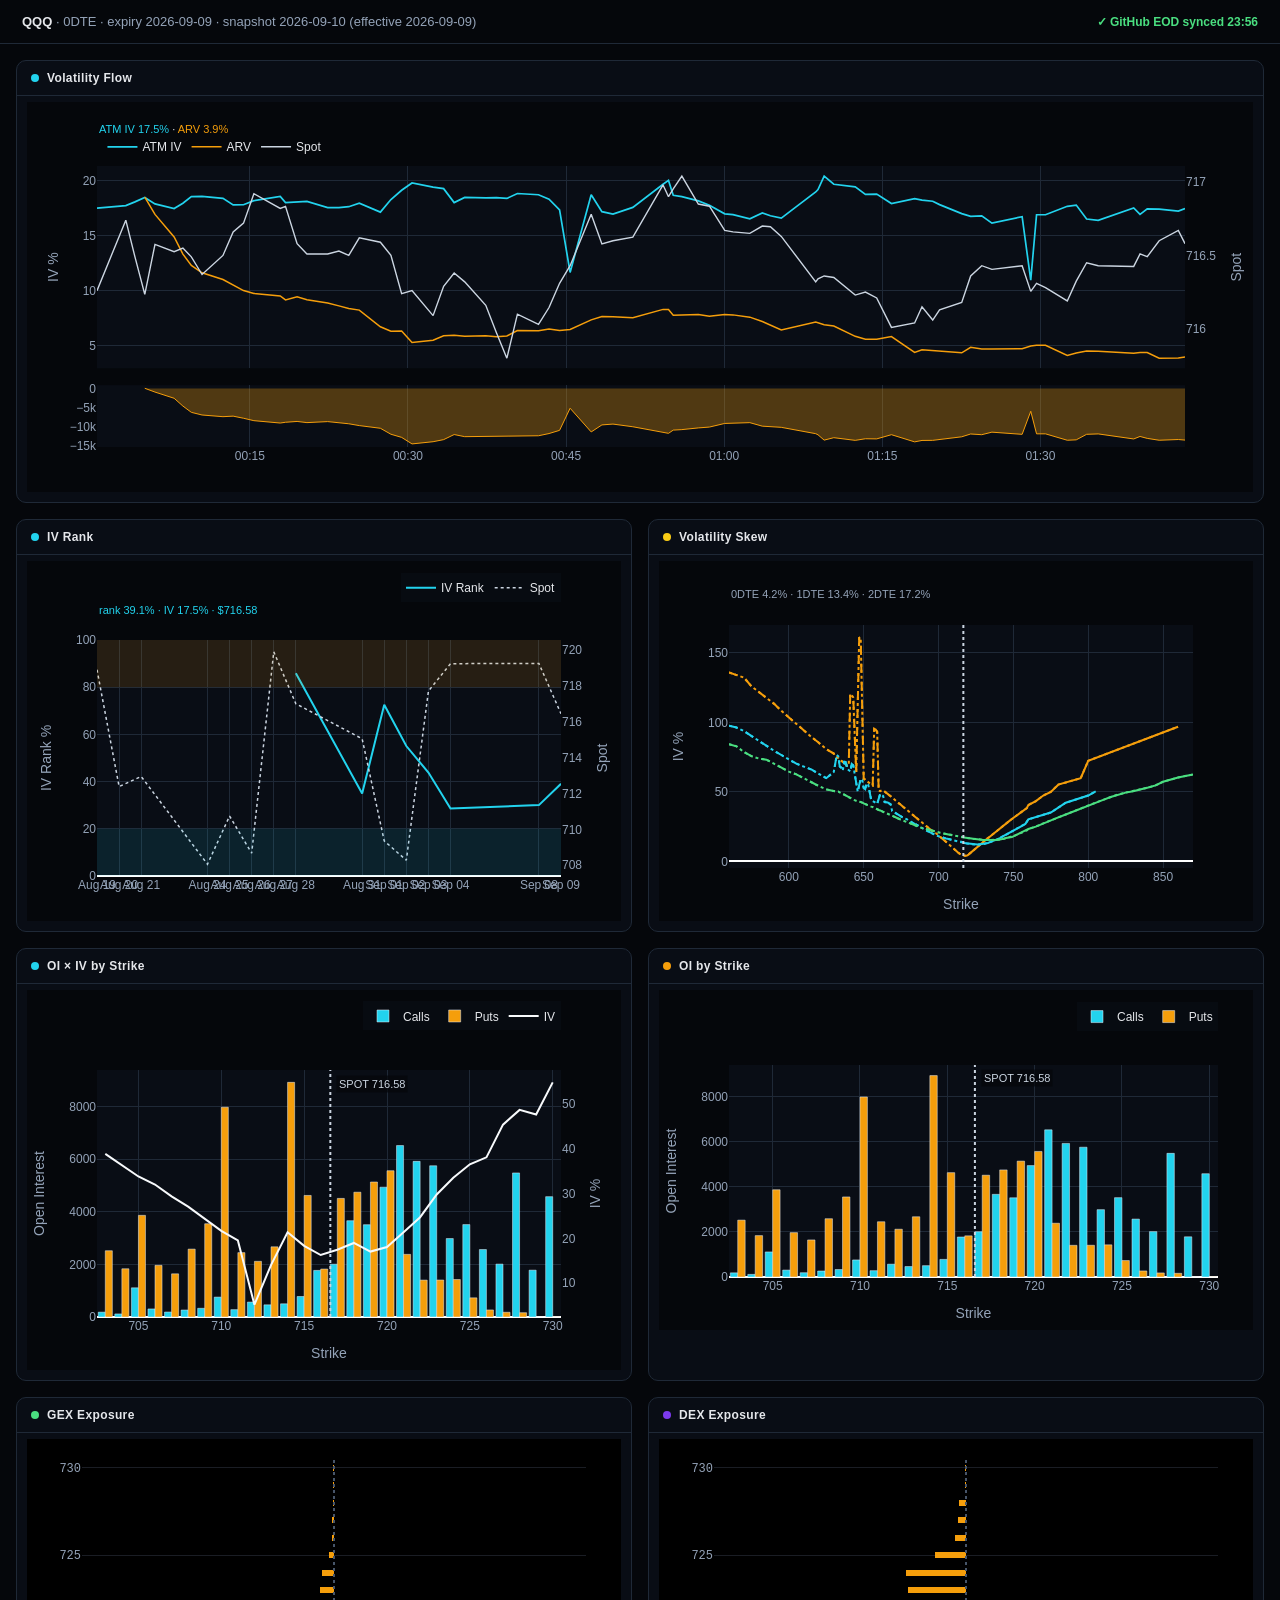
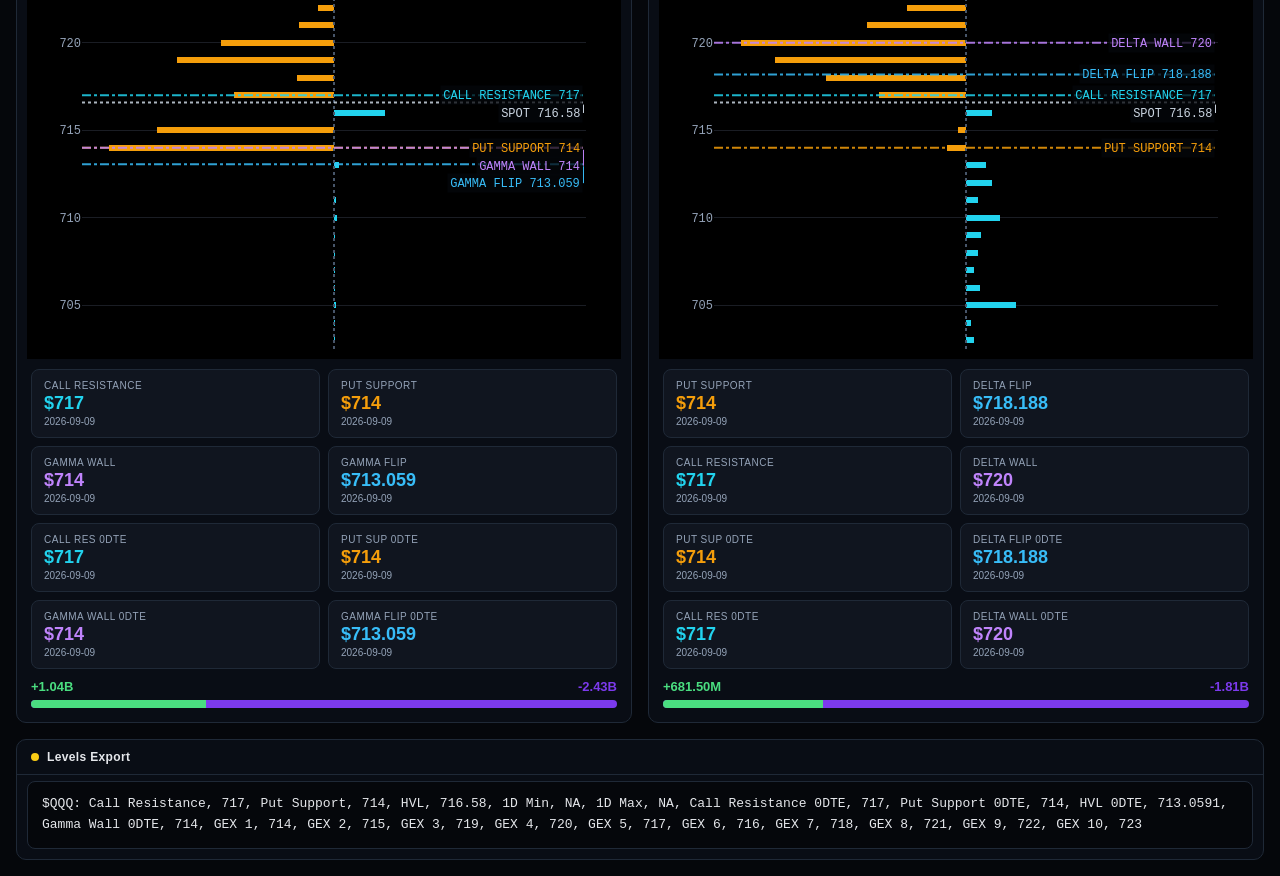
==== commit fe05e41d: "Add options to skip intraday metrics and by-strike data during migration - Introduced `--skip-intrad" ====
--- a/dashboard.html
+++ b/dashboard.html
@@ -53,70 +53,70 @@
 </head>
 <body>
 <div class="topbar">
-  <div class="meta"><b>QQQ</b> &middot; 0DTE &middot; expiry ALL &middot; snapshot 2026-09-10 (effective 2026-09-09)</div>
+  <div class="meta"><b>QQQ</b> &middot; 0DTE &middot; expiry 2026-09-09 &middot; snapshot 2026-09-10 (effective 2026-09-09)</div>
   <div class="sync-badge" style="color:#4ADE80">&#10003; GitHub EOD synced 23:56</div>
 </div>
 <div class="panel-grid">
     <div class="panel panel-wide">
       <div class="panel-header"><span class="dot" style="background:#22D3EE"></span>Volatility Flow</div>
       <div class="panel-body"><div>                        <script type="text/javascript">window.PlotlyConfig = {MathJaxConfig: 'local'};</script>
-        <script charset="utf-8" src="https://cdn.plot.ly/plotly-2.35.2.min.js"></script>                <div id="vol-flow-plot" class="plotly-graph-div" style="height:390px; width:100%;"></div>            <script type="text/javascript">                                    window.PLOTLYENV=window.PLOTLYENV || {};                                    if (document.getElementById("vol-flow-plot")) {                    Plotly.newPlot(                        "vol-flow-plot",                        [{"hovertemplate":"%{x}\u003cbr\u003eATM IV %{y:.1f}%\u003cextra\u003e\u003c\u002fextra\u003e","line":{"color":"#22D3EE","width":1.7},"mode":"lines","name":"ATM IV","x":["2026-09-10T00:01:26","2026-09-10T00:11:46","2026-09-10T00:16:39","2026-09-10T00:21:40","2026-09-10T00:26:23","2026-09-10T00:31:23","2026-09-10T00:36:23","2026-09-10T00:41:23","2026-09-10T00:46:24","2026-09-10T00:52:06","2026-09-10T00:56:24","2026-09-10T01:01:45","2026-09-10T01:06:27","2026-09-10T01:11:27","2026-09-10T01:16:27","2026-09-10T01:21:24","2026-09-10T01:26:26","2026-09-10T01:31:28","2026-09-10T01:36:52","2026-09-10T01:41:51"],"y":[19.713409307648078,20.02636292980161,19.909513411874837,19.686318281233913,19.456546156984363,20.262484247382908,19.79324982510682,19.859938195616415,19.57624594130088,19.46020732019085,19.648931835026605,19.11284784542649,18.889372333813352,20.033742580271614,19.578730726268354,19.205620113878524,19.091329536679822,19.31456910491955,19.227415685148554,19.054741203528536],"type":"scatter"},{"hovertemplate":"%{x}\u003cbr\u003eARV %{y:.1f}%\u003cextra\u003e\u003c\u002fextra\u003e","line":{"color":"#F59E0B","width":1.5},"mode":"lines","name":"ARV","x":["2026-09-10T00:01:26","2026-09-10T00:11:46","2026-09-10T00:16:39","2026-09-10T00:21:40","2026-09-10T00:26:23","2026-09-10T00:31:23","2026-09-10T00:36:23","2026-09-10T00:41:23","2026-09-10T00:46:24","2026-09-10T00:52:06","2026-09-10T00:56:24","2026-09-10T01:01:45","2026-09-10T01:06:27","2026-09-10T01:11:27","2026-09-10T01:16:27","2026-09-10T01:21:24","2026-09-10T01:26:26","2026-09-10T01:31:28","2026-09-10T01:36:52","2026-09-10T01:41:51"],"y":[null,null,null,5.6693676335955425,4.756249488118901,4.235992662982569,4.239180610007603,4.208452672026462,4.85603550508953,4.590155491532865,4.677364415748595,4.641060958640254,4.616163266231317,4.66756178230685,4.641567985122885,4.776425736694077,4.661410552504318,4.623432945160643,4.532487403497816,4.512396762544381],"type":"scatter"},{"hovertemplate":"%{x}\u003cbr\u003eSpot $%{y:.2f}\u003cextra\u003e\u003c\u002fextra\u003e","line":{"color":"#CBD5E1","width":1.4},"mode":"lines","name":"Spot","x":["2026-09-10T00:01:26","2026-09-10T00:11:46","2026-09-10T00:16:39","2026-09-10T00:21:40","2026-09-10T00:26:23","2026-09-10T00:31:23","2026-09-10T00:36:23","2026-09-10T00:41:23","2026-09-10T00:46:24","2026-09-10T00:52:06","2026-09-10T00:56:24","2026-09-10T01:01:45","2026-09-10T01:06:27","2026-09-10T01:11:27","2026-09-10T01:16:27","2026-09-10T01:21:24","2026-09-10T01:26:26","2026-09-10T01:31:28","2026-09-10T01:36:52","2026-09-10T01:41:51"],"y":[716.3,716.485,716.8,716.56,716.5499,716.49,716.29,716.0648,716.45,716.57,716.8869,716.715,716.52,716.2618,716.03,716.3423,716.48,716.28,716.4201,716.645],"yaxis":"y2","type":"scatter"},{"fill":"tozeroy","fillcolor":"rgba(245,158,11,0.30)","hoverinfo":"skip","line":{"color":"#F59E0B","width":1},"mode":"lines","name":"ARV - IV","showlegend":false,"x":["2026-09-10T00:01:26","2026-09-10T00:11:46","2026-09-10T00:16:39","2026-09-10T00:21:40","2026-09-10T00:26:23","2026-09-10T00:31:23","2026-09-10T00:36:23","2026-09-10T00:41:23","2026-09-10T00:46:24","2026-09-10T00:52:06","2026-09-10T00:56:24","2026-09-10T01:01:45","2026-09-10T01:06:27","2026-09-10T01:11:27","2026-09-10T01:16:27","2026-09-10T01:21:24","2026-09-10T01:26:26","2026-09-10T01:31:28","2026-09-10T01:36:52","2026-09-10T01:41:51"],"y":[null,null,null,-14016.95064763837,-14700.296668865463,-16026.491584400339,-15554.069215099216,-15651.485523589952,-14720.21043621135,-14870.051828657985,-14971.56741927801,-14471.786886786238,-14273.209067582035,-15366.180797964764,-14937.16274114547,-14429.194377184447,-14429.918984175505,-14691.136159758906,-14694.928281650737,-14542.344440984156],"yaxis":"y3","type":"scatter"}],                        {"template":{"data":{"histogram2dcontour":[{"type":"histogram2dcontour","colorbar":{"outlinewidth":0,"ticks":""},"colorscale":[[0.0,"#0d0887"],[0.1111111111111111,"#46039f"],[0.2222222222222222,"#7201a8"],[0.3333333333333333,"#9c179e"],[0.4444444444444444,"#bd3786"],[0.5555555555555556,"#d8576b"],[0.6666666666666666,"#ed7953"],[0.7777777777777778,"#fb9f3a"],[0.8888888888888888,"#fdca26"],[1.0,"#f0f921"]]}],"choropleth":[{"type":"choropleth","colorbar":{"outlinewidth":0,"ticks":""}}],"histogram2d":[{"type":"histogram2d","colorbar":{"outlinewidth":0,"ticks":""},"colorscale":[[0.0,"#0d0887"],[0.1111111111111111,"#46039f"],[0.2222222222222222,"#7201a8"],[0.3333333333333333,"#9c179e"],[0.4444444444444444,"#bd3786"],[0.5555555555555556,"#d8576b"],[0.6666666666666666,"#ed7953"],[0.7777777777777778,"#fb9f3a"],[0.8888888888888888,"#fdca26"],[1.0,"#f0f921"]]}],"heatmap":[{"type":"heatmap","colorbar":{"outlinewidth":0,"ticks":""},"colorscale":[[0.0,"#0d0887"],[0.1111111111111111,"#46039f"],[0.2222222222222222,"#7201a8"],[0.3333333333333333,"#9c179e"],[0.4444444444444444,"#bd3786"],[0.5555555555555556,"#d8576b"],[0.6666666666666666,"#ed7953"],[0.7777777777777778,"#fb9f3a"],[0.8888888888888888,"#fdca26"],[1.0,"#f0f921"]]}],"heatmapgl":[{"type":"heatmapgl","colorbar":{"outlinewidth":0,"ticks":""},"colorscale":[[0.0,"#0d0887"],[0.1111111111111111,"#46039f"],[0.2222222222222222,"#7201a8"],[0.3333333333333333,"#9c179e"],[0.4444444444444444,"#bd3786"],[0.5555555555555556,"#d8576b"],[0.6666666666666666,"#ed7953"],[0.7777777777777778,"#fb9f3a"],[0.8888888888888888,"#fdca26"],[1.0,"#f0f921"]]}],"contourcarpet":[{"type":"contourcarpet","colorbar":{"outlinewidth":0,"ticks":""}}],"contour":[{"type":"contour","colorbar":{"outlinewidth":0,"ticks":""},"colorscale":[[0.0,"#0d0887"],[0.1111111111111111,"#46039f"],[0.2222222222222222,"#7201a8"],[0.3333333333333333,"#9c179e"],[0.4444444444444444,"#bd3786"],[0.5555555555555556,"#d8576b"],[0.6666666666666666,"#ed7953"],[0.7777777777777778,"#fb9f3a"],[0.8888888888888888,"#fdca26"],[1.0,"#f0f921"]]}],"surface":[{"type":"surface","colorbar":{"outlinewidth":0,"ticks":""},"colorscale":[[0.0,"#0d0887"],[0.1111111111111111,"#46039f"],[0.2222222222222222,"#7201a8"],[0.3333333333333333,"#9c179e"],[0.4444444444444444,"#bd3786"],[0.5555555555555556,"#d8576b"],[0.6666666666666666,"#ed7953"],[0.7777777777777778,"#fb9f3a"],[0.8888888888888888,"#fdca26"],[1.0,"#f0f921"]]}],"mesh3d":[{"type":"mesh3d","colorbar":{"outlinewidth":0,"ticks":""}}],"scatter":[{"fillpattern":{"fillmode":"overlay","size":10,"solidity":0.2},"type":"scatter"}],"parcoords":[{"type":"parcoords","line":{"colorbar":{"outlinewidth":0,"ticks":""}}}],"scatterpolargl":[{"type":"scatterpolargl","marker":{"colorbar":{"outlinewidth":0,"ticks":""}}}],"bar":[{"error_x":{"color":"#2a3f5f"},"error_y":{"color":"#2a3f5f"},"marker":{"line":{"color":"#E5ECF6","width":0.5},"pattern":{"fillmode":"overlay","size":10,"solidity":0.2}},"type":"bar"}],"scattergeo":[{"type":"scattergeo","marker":{"colorbar":{"outlinewidth":0,"ticks":""}}}],"scatterpolar":[{"type":"scatterpolar","marker":{"colorbar":{"outlinewidth":0,"ticks":""}}}],"histogram":[{"marker":{"pattern":{"fillmode":"overlay","size":10,"solidity":0.2}},"type":"histogram"}],"scattergl":[{"type":"scattergl","marker":{"colorbar":{"outlinewidth":0,"ticks":""}}}],"scatter3d":[{"type":"scatter3d","line":{"colorbar":{"outlinewidth":0,"ticks":""}},"marker":{"colorbar":{"outlinewidth":0,"ticks":""}}}],"scattermapbox":[{"type":"scattermapbox","marker":{"colorbar":{"outlinewidth":0,"ticks":""}}}],"scatterternary":[{"type":"scatterternary","marker":{"colorbar":{"outlinewidth":0,"ticks":""}}}],"scattercarpet":[{"type":"scattercarpet","marker":{"colorbar":{"outlinewidth":0,"ticks":""}}}],"carpet":[{"aaxis":{"endlinecolor":"#2a3f5f","gridcolor":"white","linecolor":"white","minorgridcolor":"white","startlinecolor":"#2a3f5f"},"baxis":{"endlinecolor":"#2a3f5f","gridcolor":"white","linecolor":"white","minorgridcolor":"white","startlinecolor":"#2a3f5f"},"type":"carpet"}],"table":[{"cells":{"fill":{"color":"#EBF0F8"},"line":{"color":"white"}},"header":{"fill":{"color":"#C8D4E3"},"line":{"color":"white"}},"type":"table"}],"barpolar":[{"marker":{"line":{"color":"#E5ECF6","width":0.5},"pattern":{"fillmode":"overlay","size":10,"solidity":0.2}},"type":"barpolar"}],"pie":[{"automargin":true,"type":"pie"}]},"layout":{"autotypenumbers":"strict","colorway":["#636efa","#EF553B","#00cc96","#ab63fa","#FFA15A","#19d3f3","#FF6692","#B6E880","#FF97FF","#FECB52"],"font":{"color":"#2a3f5f"},"hovermode":"closest","hoverlabel":{"align":"left"},"paper_bgcolor":"white","plot_bgcolor":"#E5ECF6","polar":{"bgcolor":"#E5ECF6","angularaxis":{"gridcolor":"white","linecolor":"white","ticks":""},"radialaxis":{"gridcolor":"white","linecolor":"white","ticks":""}},"ternary":{"bgcolor":"#E5ECF6","aaxis":{"gridcolor":"white","linecolor":"white","ticks":""},"baxis":{"gridcolor":"white","linecolor":"white","ticks":""},"caxis":{"gridcolor":"white","linecolor":"white","ticks":""}},"coloraxis":{"colorbar":{"outlinewidth":0,"ticks":""}},"colorscale":{"sequential":[[0.0,"#0d0887"],[0.1111111111111111,"#46039f"],[0.2222222222222222,"#7201a8"],[0.3333333333333333,"#9c179e"],[0.4444444444444444,"#bd3786"],[0.5555555555555556,"#d8576b"],[0.6666666666666666,"#ed7953"],[0.7777777777777778,"#fb9f3a"],[0.8888888888888888,"#fdca26"],[1.0,"#f0f921"]],"sequentialminus":[[0.0,"#0d0887"],[0.1111111111111111,"#46039f"],[0.2222222222222222,"#7201a8"],[0.3333333333333333,"#9c179e"],[0.4444444444444444,"#bd3786"],[0.5555555555555556,"#d8576b"],[0.6666666666666666,"#ed7953"],[0.7777777777777778,"#fb9f3a"],[0.8888888888888888,"#fdca26"],[1.0,"#f0f921"]],"diverging":[[0,"#8e0152"],[0.1,"#c51b7d"],[0.2,"#de77ae"],[0.3,"#f1b6da"],[0.4,"#fde0ef"],[0.5,"#f7f7f7"],[0.6,"#e6f5d0"],[0.7,"#b8e186"],[0.8,"#7fbc41"],[0.9,"#4d9221"],[1,"#276419"]]},"xaxis":{"gridcolor":"white","linecolor":"white","ticks":"","title":{"standoff":15},"zerolinecolor":"white","automargin":true,"zerolinewidth":2},"yaxis":{"gridcolor":"white","linecolor":"white","ticks":"","title":{"standoff":15},"zerolinecolor":"white","automargin":true,"zerolinewidth":2},"scene":{"xaxis":{"backgroundcolor":"#E5ECF6","gridcolor":"white","linecolor":"white","showbackground":true,"ticks":"","zerolinecolor":"white","gridwidth":2},"yaxis":{"backgroundcolor":"#E5ECF6","gridcolor":"white","linecolor":"white","showbackground":true,"ticks":"","zerolinecolor":"white","gridwidth":2},"zaxis":{"backgroundcolor":"#E5ECF6","gridcolor":"white","linecolor":"white","showbackground":true,"ticks":"","zerolinecolor":"white","gridwidth":2}},"shapedefaults":{"line":{"color":"#2a3f5f"}},"annotationdefaults":{"arrowcolor":"#2a3f5f","arrowhead":0,"arrowwidth":1},"geo":{"bgcolor":"white","landcolor":"#E5ECF6","subunitcolor":"white","showland":true,"showlakes":true,"lakecolor":"white"},"title":{"x":0.05},"mapbox":{"style":"light"}}},"annotations":[{"font":{"size":11},"showarrow":false,"text":"\u003cspan style='color:#22D3EE'\u003eATM IV 19.1%\u003c\u002fspan\u003e · \u003cspan style='color:#F59E0B'\u003eARV 4.5%\u003c\u002fspan\u003e","x":0,"xanchor":"left","xref":"paper","y":1.16,"yref":"paper"}],"title":{"font":{"color":"#E5E7EB","size":13},"text":"","x":0},"font":{"color":"#E5E7EB"},"margin":{"l":70,"r":60,"t":64,"b":45},"hoverlabel":{"font":{"color":"#E5E7EB"},"bgcolor":"rgba(5,7,11,0.9)"},"legend":{"orientation":"h","x":0.005,"xanchor":"left","y":1.12,"bgcolor":"rgba(0,0,0,0)"},"xaxis":{"gridcolor":"#1F2937","color":"#94A3B8","title":{},"tickformat":"%H:%M","tickangle":0,"nticks":9,"anchor":"y3"},"yaxis":{"gridcolor":"#1F2937","color":"#94A3B8","title":{"text":"IV %"},"domain":[0.28,1]},"yaxis2":{"title":{"text":"Spot"},"overlaying":"y","side":"right","color":"#94A3B8","showgrid":false,"domain":[0.28,1]},"yaxis3":{"title":{"text":""},"domain":[0,0.22],"color":"#94A3B8","showgrid":false,"zeroline":false},"paper_bgcolor":"#05070B","plot_bgcolor":"#090D15","height":390,"hovermode":"x unified","dragmode":"pan","showlegend":true},                        {"displaylogo": false, "displayModeBar": false, "scrollZoom": true, "modeBarButtonsToRemove": ["lasso2d", "select2d"], "responsive": true}                    )                };                            </script>        </div></div>
+        <script charset="utf-8" src="https://cdn.plot.ly/plotly-2.35.2.min.js"></script>                <div id="vol-flow-plot" class="plotly-graph-div" style="height:390px; width:100%;"></div>            <script type="text/javascript">                                    window.PLOTLYENV=window.PLOTLYENV || {};                                    if (document.getElementById("vol-flow-plot")) {                    Plotly.newPlot(                        "vol-flow-plot",                        [{"hovertemplate":"%{x}\u003cbr\u003eATM IV %{y:.1f}%\u003cextra\u003e\u003c\u002fextra\u003e","line":{"color":"#22D3EE","width":1.7},"mode":"lines","name":"ATM IV","x":["2026-09-10T00:00:30","2026-09-10T00:03:14","2026-09-10T00:04:06","2026-09-10T00:05:02","2026-09-10T00:06:00","2026-09-10T00:07:49","2026-09-10T00:08:39","2026-09-10T00:09:27","2026-09-10T00:10:28","2026-09-10T00:12:27","2026-09-10T00:13:25","2026-09-10T00:14:24","2026-09-10T00:15:23","2026-09-10T00:17:53","2026-09-10T00:18:23","2026-09-10T00:19:29","2026-09-10T00:20:25","2026-09-10T00:22:23","2026-09-10T00:23:27","2026-09-10T00:24:23","2026-09-10T00:25:23","2026-09-10T00:27:23","2026-09-10T00:28:23","2026-09-10T00:29:24","2026-09-10T00:30:23","2026-09-10T00:32:23","2026-09-10T00:33:23","2026-09-10T00:34:23","2026-09-10T00:35:23","2026-09-10T00:37:23","2026-09-10T00:38:23","2026-09-10T00:39:23","2026-09-10T00:40:23","2026-09-10T00:42:23","2026-09-10T00:43:23","2026-09-10T00:44:23","2026-09-10T00:45:23","2026-09-10T00:47:23","2026-09-10T00:48:24","2026-09-10T00:49:27","2026-09-10T00:51:20","2026-09-10T00:54:12","2026-09-10T00:54:43","2026-09-10T00:55:10","2026-09-10T00:55:59","2026-09-10T00:57:33","2026-09-10T00:58:36","2026-09-10T01:00:03","2026-09-10T01:00:50","2026-09-10T01:02:26","2026-09-10T01:03:37","2026-09-10T01:04:23","2026-09-10T01:05:25","2026-09-10T01:08:41","2026-09-10T01:08:54","2026-09-10T01:09:29","2026-09-10T01:10:24","2026-09-10T01:12:26","2026-09-10T01:13:24","2026-09-10T01:14:28","2026-09-10T01:15:52","2026-09-10T01:18:04","2026-09-10T01:18:46","2026-09-10T01:19:47","2026-09-10T01:20:26","2026-09-10T01:22:32","2026-09-10T01:23:23","2026-09-10T01:24:26","2026-09-10T01:25:24","2026-09-10T01:28:16","2026-09-10T01:29:05","2026-09-10T01:29:38","2026-09-10T01:30:29","2026-09-10T01:32:33","2026-09-10T01:33:24","2026-09-10T01:34:23","2026-09-10T01:35:29","2026-09-10T01:38:51","2026-09-10T01:39:27","2026-09-10T01:40:08","2026-09-10T01:41:16","2026-09-10T01:43:05","2026-09-10T01:43:43"],"y":[17.501887995176077,17.730309400299355,18.064060604218994,18.469328798183376,17.88110001960377,17.454463920643096,17.935095643096616,18.5424877215453,18.57311091111505,18.391623149612712,17.78744546187953,17.801457695342187,18.17194946311909,18.56822366898787,18.004863399892223,18.062742866629712,18.100976693709715,17.54944057950209,17.544749233052627,17.624235457029567,17.94016686306501,17.130927849785746,18.277272971414014,19.118518153335273,19.780042359394276,19.410397555293333,19.269836959752837,18.001240289317813,18.470210452270422,18.436909332996223,18.45699472446418,18.377604703832894,18.82632778126171,18.715440488269085,18.302822905318422,17.326623108740467,11.638066134024134,18.71401034496388,17.175219841254187,16.94943603794792,17.560867554959874,19.66639852144148,20.018370802251265,18.65779440179699,18.54549895319305,18.154596593096944,17.765423406509523,16.976999363752395,16.902442263257168,16.53025468522849,17.051221137421248,16.80156485331286,16.587015070138538,18.965195827894032,19.190276694060472,20.408325873853798,19.66590583576483,19.42502753598729,18.741533341763127,18.77135760063781,17.9116588378011,18.34917174666105,18.216471243633553,18.120795773939278,17.81344265532276,16.991273345702812,16.752558664098515,16.79287548310245,16.13409943016427,16.715295471217654,10.930358872108629,16.892325316779633,16.890956401363056,17.65813176207774,17.769687029940858,16.498944319235374,16.37693287526456,17.515369343049482,16.922974847854128,17.42515124629913,17.397074834995895,17.229285651532457,17.46331855869232],"type":"scatter"},{"hovertemplate":"%{x}\u003cbr\u003eARV %{y:.1f}%\u003cextra\u003e\u003c\u002fextra\u003e","line":{"color":"#F59E0B","width":1.5},"mode":"lines","name":"ARV","x":["2026-09-10T00:00:30","2026-09-10T00:03:14","2026-09-10T00:04:06","2026-09-10T00:05:02","2026-09-10T00:06:00","2026-09-10T00:07:49","2026-09-10T00:08:39","2026-09-10T00:09:27","2026-09-10T00:10:28","2026-09-10T00:12:27","2026-09-10T00:13:25","2026-09-10T00:14:24","2026-09-10T00:15:23","2026-09-10T00:17:53","2026-09-10T00:18:23","2026-09-10T00:19:29","2026-09-10T00:20:25","2026-09-10T00:22:23","2026-09-10T00:23:27","2026-09-10T00:24:23","2026-09-10T00:25:23","2026-09-10T00:27:23","2026-09-10T00:28:23","2026-09-10T00:29:24","2026-09-10T00:30:23","2026-09-10T00:32:23","2026-09-10T00:33:23","2026-09-10T00:34:23","2026-09-10T00:35:23","2026-09-10T00:37:23","2026-09-10T00:38:23","2026-09-10T00:39:23","2026-09-10T00:40:23","2026-09-10T00:42:23","2026-09-10T00:43:23","2026-09-10T00:44:23","2026-09-10T00:45:23","2026-09-10T00:47:23","2026-09-10T00:48:24","2026-09-10T00:49:27","2026-09-10T00:51:20","2026-09-10T00:54:12","2026-09-10T00:54:43","2026-09-10T00:55:10","2026-09-10T00:55:59","2026-09-10T00:57:33","2026-09-10T00:58:36","2026-09-10T01:00:03","2026-09-10T01:00:50","2026-09-10T01:02:26","2026-09-10T01:03:37","2026-09-10T01:04:23","2026-09-10T01:05:25","2026-09-10T01:08:41","2026-09-10T01:08:54","2026-09-10T01:09:29","2026-09-10T01:10:24","2026-09-10T01:12:26","2026-09-10T01:13:24","2026-09-10T01:14:28","2026-09-10T01:15:52","2026-09-10T01:18:04","2026-09-10T01:18:46","2026-09-10T01:19:47","2026-09-10T01:20:26","2026-09-10T01:22:32","2026-09-10T01:23:23","2026-09-10T01:24:26","2026-09-10T01:25:24","2026-09-10T01:28:16","2026-09-10T01:29:05","2026-09-10T01:29:38","2026-09-10T01:30:29","2026-09-10T01:32:33","2026-09-10T01:33:24","2026-09-10T01:34:23","2026-09-10T01:35:29","2026-09-10T01:38:51","2026-09-10T01:39:27","2026-09-10T01:40:08","2026-09-10T01:41:16","2026-09-10T01:43:05","2026-09-10T01:43:43"],"y":[null,null,null,18.504351530090105,16.92221927395257,14.870717811505981,13.310020332878333,12.281713001328152,11.613975678443733,10.995402521822266,10.529383012828227,9.992527422864683,9.734759735125028,9.508346274163605,9.141694431168796,9.417758582008329,9.153102286508515,8.864004643213503,8.59952075433863,8.369430999939896,8.213639845902703,6.699226126261783,6.285945858263439,6.3065760645954,5.259529858878173,5.465381184416949,5.869626311523584,5.93177782153558,5.843461342543428,5.86976501359432,5.791844849337794,5.862772520568113,6.348403490283766,6.327036491963141,6.488438816725566,6.354296429810738,6.45522623093982,7.325812472516151,7.621256781894736,7.615935342814256,7.527387123458662,8.279054117417084,8.266244677628052,7.749030129920108,7.762614599433223,7.818575677666782,7.650684994300899,7.8116334194919705,7.779093492239222,7.5724049100665045,7.17377529876861,6.865124337654557,6.400852343730746,7.1207770676453075,7.048868844167118,6.874720741810967,6.771943087640267,5.829453185630169,5.570084684054113,5.560512125040769,5.8004580871616245,4.365465145746528,4.600407583454006,4.530677632119929,4.4878533057788195,4.327824016008906,4.826272702470483,4.68251665787626,4.684131093036203,4.698340054823044,4.950221462106288,5.005350556598186,5.0051504508560285,4.092755624666977,4.316473969120881,4.486288069091817,4.472015023926856,4.289937276845291,4.35175846882226,4.348950290313927,3.836525836073295,3.856935547998488,3.9420487743309134],"type":"scatter"},{"hovertemplate":"%{x}\u003cbr\u003eSpot $%{y:.2f}\u003cextra\u003e\u003c\u002fextra\u003e","line":{"color":"#CBD5E1","width":1.4},"mode":"lines","name":"Spot","x":["2026-09-10T00:00:30","2026-09-10T00:03:14","2026-09-10T00:04:06","2026-09-10T00:05:02","2026-09-10T00:06:00","2026-09-10T00:07:49","2026-09-10T00:08:39","2026-09-10T00:09:27","2026-09-10T00:10:28","2026-09-10T00:12:27","2026-09-10T00:13:25","2026-09-10T00:14:24","2026-09-10T00:15:23","2026-09-10T00:17:53","2026-09-10T00:18:23","2026-09-10T00:19:29","2026-09-10T00:20:25","2026-09-10T00:22:23","2026-09-10T00:23:27","2026-09-10T00:24:23","2026-09-10T00:25:23","2026-09-10T00:27:23","2026-09-10T00:28:23","2026-09-10T00:29:24","2026-09-10T00:30:23","2026-09-10T00:32:23","2026-09-10T00:33:23","2026-09-10T00:34:23","2026-09-10T00:35:23","2026-09-10T00:37:23","2026-09-10T00:38:23","2026-09-10T00:39:23","2026-09-10T00:40:23","2026-09-10T00:42:23","2026-09-10T00:43:23","2026-09-10T00:44:23","2026-09-10T00:45:23","2026-09-10T00:47:23","2026-09-10T00:48:24","2026-09-10T00:49:27","2026-09-10T00:51:20","2026-09-10T00:54:12","2026-09-10T00:54:43","2026-09-10T00:55:10","2026-09-10T00:55:59","2026-09-10T00:57:33","2026-09-10T00:58:36","2026-09-10T01:00:03","2026-09-10T01:00:50","2026-09-10T01:02:26","2026-09-10T01:03:37","2026-09-10T01:04:23","2026-09-10T01:05:25","2026-09-10T01:08:41","2026-09-10T01:08:54","2026-09-10T01:09:29","2026-09-10T01:10:24","2026-09-10T01:12:26","2026-09-10T01:13:24","2026-09-10T01:14:28","2026-09-10T01:15:52","2026-09-10T01:18:04","2026-09-10T01:18:46","2026-09-10T01:19:47","2026-09-10T01:20:26","2026-09-10T01:22:32","2026-09-10T01:23:23","2026-09-10T01:24:26","2026-09-10T01:25:24","2026-09-10T01:28:16","2026-09-10T01:29:05","2026-09-10T01:29:38","2026-09-10T01:30:29","2026-09-10T01:32:33","2026-09-10T01:33:24","2026-09-10T01:34:23","2026-09-10T01:35:29","2026-09-10T01:38:51","2026-09-10T01:39:27","2026-09-10T01:40:08","2026-09-10T01:41:16","2026-09-10T01:43:05","2026-09-10T01:43:43"],"y":[716.26,716.74,716.49,716.235,716.575,716.5248,716.55,716.49,716.37,716.5,716.66,716.72,716.9201,716.82,716.8339,716.58,716.51,716.51,716.53,716.5,716.62,716.59,716.5,716.24,716.26,716.09,716.29,716.38,716.32,716.16,715.975,715.8,716.1,716.03,716.145,716.31,716.43,716.7799,716.5781,716.6,716.6243,716.98,716.9,716.9537,717.04,716.85,716.835,716.67,716.66,716.6501,716.7,716.695,716.6294,716.32,716.34,716.36,716.35,716.23,716.25,716.21,716.01,716.04,716.15,716.06,716.13,716.1801,716.36,716.43,716.405,716.43,716.255,716.31,716.2799,716.19,716.325,716.45,716.43,716.425,716.51,716.491,716.6,716.67,716.58],"yaxis":"y2","type":"scatter"},{"fill":"tozeroy","fillcolor":"rgba(245,158,11,0.30)","hoverinfo":"skip","line":{"color":"#F59E0B","width":1},"mode":"lines","name":"ARV - IV","showlegend":false,"x":["2026-09-10T00:00:30","2026-09-10T00:03:14","2026-09-10T00:04:06","2026-09-10T00:05:02","2026-09-10T00:06:00","2026-09-10T00:07:49","2026-09-10T00:08:39","2026-09-10T00:09:27","2026-09-10T00:10:28","2026-09-10T00:12:27","2026-09-10T00:13:25","2026-09-10T00:14:24","2026-09-10T00:15:23","2026-09-10T00:17:53","2026-09-10T00:18:23","2026-09-10T00:19:29","2026-09-10T00:20:25","2026-09-10T00:22:23","2026-09-10T00:23:27","2026-09-10T00:24:23","2026-09-10T00:25:23","2026-09-10T00:27:23","2026-09-10T00:28:23","2026-09-10T00:29:24","2026-09-10T00:30:23","2026-09-10T00:32:23","2026-09-10T00:33:23","2026-09-10T00:34:23","2026-09-10T00:35:23","2026-09-10T00:37:23","2026-09-10T00:38:23","2026-09-10T00:39:23","2026-09-10T00:40:23","2026-09-10T00:42:23","2026-09-10T00:43:23","2026-09-10T00:44:23","2026-09-10T00:45:23","2026-09-10T00:47:23","2026-09-10T00:48:24","2026-09-10T00:49:27","2026-09-10T00:51:20","2026-09-10T00:54:12","2026-09-10T00:54:43","2026-09-10T00:55:10","2026-09-10T00:55:59","2026-09-10T00:57:33","2026-09-10T00:58:36","2026-09-10T01:00:03","2026-09-10T01:00:50","2026-09-10T01:02:26","2026-09-10T01:03:37","2026-09-10T01:04:23","2026-09-10T01:05:25","2026-09-10T01:08:41","2026-09-10T01:08:54","2026-09-10T01:09:29","2026-09-10T01:10:24","2026-09-10T01:12:26","2026-09-10T01:13:24","2026-09-10T01:14:28","2026-09-10T01:15:52","2026-09-10T01:18:04","2026-09-10T01:18:46","2026-09-10T01:19:47","2026-09-10T01:20:26","2026-09-10T01:22:32","2026-09-10T01:23:23","2026-09-10T01:24:26","2026-09-10T01:25:24","2026-09-10T01:28:16","2026-09-10T01:29:05","2026-09-10T01:29:38","2026-09-10T01:30:29","2026-09-10T01:32:33","2026-09-10T01:33:24","2026-09-10T01:34:23","2026-09-10T01:35:29","2026-09-10T01:38:51","2026-09-10T01:39:27","2026-09-10T01:40:08","2026-09-10T01:41:16","2026-09-10T01:43:05","2026-09-10T01:43:43"],"y":[null,null,null,35.022731906728666,-958.8807456512001,-2583.746109137115,-4625.075310218283,-6260.774720217148,-6959.135232671319,-7396.220627790447,-7258.062449051302,-7808.930272477503,-8437.189727994064,-9059.877394824263,-8863.168968723427,-8644.984284621383,-8947.8744072012,-8685.435936288586,-8945.228478713996,-9254.80445708967,-9726.527017162307,-10431.701723523964,-11991.327113150575,-12811.942088739872,-14520.512500516103,-13945.016370876385,-13400.210648229253,-12069.462467782234,-12626.749109726994,-12567.144319401903,-12665.149875126386,-12514.832183264782,-12477.924290977946,-12388.403996305942,-11814.384088592857,-10972.326678929729,-5182.839903084315,-11388.19787244773,-9553.96305935945,-9333.500695133662,-10033.480431501212,-11387.344404024396,-11752.126124623213,-10908.764271876884,-10782.884353759826,-10336.020915430161,-10114.738412208624,-9165.365944260424,-9123.348771017945,-8957.849775161983,-9877.445838652637,-9936.440515658305,-10186.162726407792,-11844.418760248725,-12141.407849893354,-13533.60513204283,-12893.96274812456,-13595.574350357121,-13171.448657709014,-13210.84547559704,-12111.200750639475,-13983.706600914522,-13616.063660179547,-13590.11814181935,-13325.58934954394,-12663.449329693905,-11926.285961628033,-12110.358825226189,-11449.968337128066,-12016.95541639461,-5980.13741000234,-11886.974760181447,-11885.805950507027,-13565.376137410762,-13453.213060819977,-12012.656250143556,-11904.917851337705,-13225.432066204192,-12571.216379031866,-13076.200955985203,-13560.548998922599,-13372.35010353397,-13521.269784361404],"yaxis":"y3","type":"scatter"}],                        {"template":{"data":{"histogram2dcontour":[{"type":"histogram2dcontour","colorbar":{"outlinewidth":0,"ticks":""},"colorscale":[[0.0,"#0d0887"],[0.1111111111111111,"#46039f"],[0.2222222222222222,"#7201a8"],[0.3333333333333333,"#9c179e"],[0.4444444444444444,"#bd3786"],[0.5555555555555556,"#d8576b"],[0.6666666666666666,"#ed7953"],[0.7777777777777778,"#fb9f3a"],[0.8888888888888888,"#fdca26"],[1.0,"#f0f921"]]}],"choropleth":[{"type":"choropleth","colorbar":{"outlinewidth":0,"ticks":""}}],"histogram2d":[{"type":"histogram2d","colorbar":{"outlinewidth":0,"ticks":""},"colorscale":[[0.0,"#0d0887"],[0.1111111111111111,"#46039f"],[0.2222222222222222,"#7201a8"],[0.3333333333333333,"#9c179e"],[0.4444444444444444,"#bd3786"],[0.5555555555555556,"#d8576b"],[0.6666666666666666,"#ed7953"],[0.7777777777777778,"#fb9f3a"],[0.8888888888888888,"#fdca26"],[1.0,"#f0f921"]]}],"heatmap":[{"type":"heatmap","colorbar":{"outlinewidth":0,"ticks":""},"colorscale":[[0.0,"#0d0887"],[0.1111111111111111,"#46039f"],[0.2222222222222222,"#7201a8"],[0.3333333333333333,"#9c179e"],[0.4444444444444444,"#bd3786"],[0.5555555555555556,"#d8576b"],[0.6666666666666666,"#ed7953"],[0.7777777777777778,"#fb9f3a"],[0.8888888888888888,"#fdca26"],[1.0,"#f0f921"]]}],"heatmapgl":[{"type":"heatmapgl","colorbar":{"outlinewidth":0,"ticks":""},"colorscale":[[0.0,"#0d0887"],[0.1111111111111111,"#46039f"],[0.2222222222222222,"#7201a8"],[0.3333333333333333,"#9c179e"],[0.4444444444444444,"#bd3786"],[0.5555555555555556,"#d8576b"],[0.6666666666666666,"#ed7953"],[0.7777777777777778,"#fb9f3a"],[0.8888888888888888,"#fdca26"],[1.0,"#f0f921"]]}],"contourcarpet":[{"type":"contourcarpet","colorbar":{"outlinewidth":0,"ticks":""}}],"contour":[{"type":"contour","colorbar":{"outlinewidth":0,"ticks":""},"colorscale":[[0.0,"#0d0887"],[0.1111111111111111,"#46039f"],[0.2222222222222222,"#7201a8"],[0.3333333333333333,"#9c179e"],[0.4444444444444444,"#bd3786"],[0.5555555555555556,"#d8576b"],[0.6666666666666666,"#ed7953"],[0.7777777777777778,"#fb9f3a"],[0.8888888888888888,"#fdca26"],[1.0,"#f0f921"]]}],"surface":[{"type":"surface","colorbar":{"outlinewidth":0,"ticks":""},"colorscale":[[0.0,"#0d0887"],[0.1111111111111111,"#46039f"],[0.2222222222222222,"#7201a8"],[0.3333333333333333,"#9c179e"],[0.4444444444444444,"#bd3786"],[0.5555555555555556,"#d8576b"],[0.6666666666666666,"#ed7953"],[0.7777777777777778,"#fb9f3a"],[0.8888888888888888,"#fdca26"],[1.0,"#f0f921"]]}],"mesh3d":[{"type":"mesh3d","colorbar":{"outlinewidth":0,"ticks":""}}],"scatter":[{"fillpattern":{"fillmode":"overlay","size":10,"solidity":0.2},"type":"scatter"}],"parcoords":[{"type":"parcoords","line":{"colorbar":{"outlinewidth":0,"ticks":""}}}],"scatterpolargl":[{"type":"scatterpolargl","marker":{"colorbar":{"outlinewidth":0,"ticks":""}}}],"bar":[{"error_x":{"color":"#2a3f5f"},"error_y":{"color":"#2a3f5f"},"marker":{"line":{"color":"#E5ECF6","width":0.5},"pattern":{"fillmode":"overlay","size":10,"solidity":0.2}},"type":"bar"}],"scattergeo":[{"type":"scattergeo","marker":{"colorbar":{"outlinewidth":0,"ticks":""}}}],"scatterpolar":[{"type":"scatterpolar","marker":{"colorbar":{"outlinewidth":0,"ticks":""}}}],"histogram":[{"marker":{"pattern":{"fillmode":"overlay","size":10,"solidity":0.2}},"type":"histogram"}],"scattergl":[{"type":"scattergl","marker":{"colorbar":{"outlinewidth":0,"ticks":""}}}],"scatter3d":[{"type":"scatter3d","line":{"colorbar":{"outlinewidth":0,"ticks":""}},"marker":{"colorbar":{"outlinewidth":0,"ticks":""}}}],"scattermapbox":[{"type":"scattermapbox","marker":{"colorbar":{"outlinewidth":0,"ticks":""}}}],"scatterternary":[{"type":"scatterternary","marker":{"colorbar":{"outlinewidth":0,"ticks":""}}}],"scattercarpet":[{"type":"scattercarpet","marker":{"colorbar":{"outlinewidth":0,"ticks":""}}}],"carpet":[{"aaxis":{"endlinecolor":"#2a3f5f","gridcolor":"white","linecolor":"white","minorgridcolor":"white","startlinecolor":"#2a3f5f"},"baxis":{"endlinecolor":"#2a3f5f","gridcolor":"white","linecolor":"white","minorgridcolor":"white","startlinecolor":"#2a3f5f"},"type":"carpet"}],"table":[{"cells":{"fill":{"color":"#EBF0F8"},"line":{"color":"white"}},"header":{"fill":{"color":"#C8D4E3"},"line":{"color":"white"}},"type":"table"}],"barpolar":[{"marker":{"line":{"color":"#E5ECF6","width":0.5},"pattern":{"fillmode":"overlay","size":10,"solidity":0.2}},"type":"barpolar"}],"pie":[{"automargin":true,"type":"pie"}]},"layout":{"autotypenumbers":"strict","colorway":["#636efa","#EF553B","#00cc96","#ab63fa","#FFA15A","#19d3f3","#FF6692","#B6E880","#FF97FF","#FECB52"],"font":{"color":"#2a3f5f"},"hovermode":"closest","hoverlabel":{"align":"left"},"paper_bgcolor":"white","plot_bgcolor":"#E5ECF6","polar":{"bgcolor":"#E5ECF6","angularaxis":{"gridcolor":"white","linecolor":"white","ticks":""},"radialaxis":{"gridcolor":"white","linecolor":"white","ticks":""}},"ternary":{"bgcolor":"#E5ECF6","aaxis":{"gridcolor":"white","linecolor":"white","ticks":""},"baxis":{"gridcolor":"white","linecolor":"white","ticks":""},"caxis":{"gridcolor":"white","linecolor":"white","ticks":""}},"coloraxis":{"colorbar":{"outlinewidth":0,"ticks":""}},"colorscale":{"sequential":[[0.0,"#0d0887"],[0.1111111111111111,"#46039f"],[0.2222222222222222,"#7201a8"],[0.3333333333333333,"#9c179e"],[0.4444444444444444,"#bd3786"],[0.5555555555555556,"#d8576b"],[0.6666666666666666,"#ed7953"],[0.7777777777777778,"#fb9f3a"],[0.8888888888888888,"#fdca26"],[1.0,"#f0f921"]],"sequentialminus":[[0.0,"#0d0887"],[0.1111111111111111,"#46039f"],[0.2222222222222222,"#7201a8"],[0.3333333333333333,"#9c179e"],[0.4444444444444444,"#bd3786"],[0.5555555555555556,"#d8576b"],[0.6666666666666666,"#ed7953"],[0.7777777777777778,"#fb9f3a"],[0.8888888888888888,"#fdca26"],[1.0,"#f0f921"]],"diverging":[[0,"#8e0152"],[0.1,"#c51b7d"],[0.2,"#de77ae"],[0.3,"#f1b6da"],[0.4,"#fde0ef"],[0.5,"#f7f7f7"],[0.6,"#e6f5d0"],[0.7,"#b8e186"],[0.8,"#7fbc41"],[0.9,"#4d9221"],[1,"#276419"]]},"xaxis":{"gridcolor":"white","linecolor":"white","ticks":"","title":{"standoff":15},"zerolinecolor":"white","automargin":true,"zerolinewidth":2},"yaxis":{"gridcolor":"white","linecolor":"white","ticks":"","title":{"standoff":15},"zerolinecolor":"white","automargin":true,"zerolinewidth":2},"scene":{"xaxis":{"backgroundcolor":"#E5ECF6","gridcolor":"white","linecolor":"white","showbackground":true,"ticks":"","zerolinecolor":"white","gridwidth":2},"yaxis":{"backgroundcolor":"#E5ECF6","gridcolor":"white","linecolor":"white","showbackground":true,"ticks":"","zerolinecolor":"white","gridwidth":2},"zaxis":{"backgroundcolor":"#E5ECF6","gridcolor":"white","linecolor":"white","showbackground":true,"ticks":"","zerolinecolor":"white","gridwidth":2}},"shapedefaults":{"line":{"color":"#2a3f5f"}},"annotationdefaults":{"arrowcolor":"#2a3f5f","arrowhead":0,"arrowwidth":1},"geo":{"bgcolor":"white","landcolor":"#E5ECF6","subunitcolor":"white","showland":true,"showlakes":true,"lakecolor":"white"},"title":{"x":0.05},"mapbox":{"style":"light"}}},"annotations":[{"font":{"size":11},"showarrow":false,"text":"\u003cspan style='color:#22D3EE'\u003eATM IV 17.5%\u003c\u002fspan\u003e · \u003cspan style='color:#F59E0B'\u003eARV 3.9%\u003c\u002fspan\u003e","x":0,"xanchor":"left","xref":"paper","y":1.16,"yref":"paper"}],"title":{"font":{"color":"#E5E7EB","size":13},"text":"","x":0},"font":{"color":"#E5E7EB"},"margin":{"l":70,"r":60,"t":64,"b":45},"hoverlabel":{"font":{"color":"#E5E7EB"},"bgcolor":"rgba(5,7,11,0.9)"},"legend":{"orientation":"h","x":0.005,"xanchor":"left","y":1.12,"bgcolor":"rgba(0,0,0,0)"},"xaxis":{"gridcolor":"#1F2937","color":"#94A3B8","title":{},"tickformat":"%H:%M","tickangle":0,"nticks":9,"anchor":"y3"},"yaxis":{"gridcolor":"#1F2937","color":"#94A3B8","title":{"text":"IV %"},"domain":[0.28,1]},"yaxis2":{"title":{"text":"Spot"},"overlaying":"y","side":"right","color":"#94A3B8","showgrid":false,"domain":[0.28,1]},"yaxis3":{"title":{"text":""},"domain":[0,0.22],"color":"#94A3B8","showgrid":false,"zeroline":false},"paper_bgcolor":"#05070B","plot_bgcolor":"#090D15","height":390,"hovermode":"x unified","dragmode":"pan","showlegend":true},                        {"displaylogo": false, "displayModeBar": false, "scrollZoom": true, "modeBarButtonsToRemove": ["lasso2d", "select2d"], "responsive": true}                    )                };                            </script>        </div></div>
     </div>
     <div class="panel-row">
       <div class="panel">
         <div class="panel-header"><span class="dot" style="background:#22D3EE"></span>IV Rank</div>
-        <div class="panel-body"><div>                            <div id="iv-rank-plot" class="plotly-graph-div" style="height:360px; width:100%;"></div>            <script type="text/javascript">                                    window.PLOTLYENV=window.PLOTLYENV || {};                                    if (document.getElementById("iv-rank-plot")) {                    Plotly.newPlot(                        "iv-rank-plot",                        [{"customdata":[[10.083906982421874,718.883,null,"Aug 19"],[8.033146240234375,712.38,null,"Aug 20"],[20.087394388248573,712.9408,null,"Aug 21"],[17.97222766012713,708.06,null,"Aug 24"],[15.787839669735822,710.74,null,"Aug 25"],[33.00004854968617,708.67,null,"Aug 26"],[19.237265650967085,719.88,null,"Aug 27"],[29.474568083005238,716.99,85.8793837417857,"Aug 28"],[16.759742955467964,715.04,34.95266095517959,"Aug 31"],[26.145726760850184,709.355,72.54636677037372,"Sep 01"],[21.781842318552236,708.28,55.06768884625697,"Sep 02"],[18.97515452385473,717.6946,43.826054782446946,"Sep 03"],[15.170237133340175,719.22,28.58620907249631,"Sep 04"],[15.532260627132604,719.23,30.03622273180148,"Sep 08"],[17.79120836432395,716.43,39.083992091383465,"Sep 09"]],"hovertemplate":"%{customdata[3]}\u003cextra\u003e\u003c\u002fextra\u003e","line":{"color":"#22D3EE","width":2},"mode":"lines","name":"IV Rank","x":["2026-08-19T00:00:00","2026-08-20T00:00:00","2026-08-21T00:00:00","2026-08-24T00:00:00","2026-08-25T00:00:00","2026-08-26T00:00:00","2026-08-27T00:00:00","2026-08-28T00:00:00","2026-08-31T00:00:00","2026-09-01T00:00:00","2026-09-02T00:00:00","2026-09-03T00:00:00","2026-09-04T00:00:00","2026-09-08T00:00:00","2026-09-09T00:00:00"],"y":[null,null,null,null,null,null,null,85.8793837417857,34.95266095517959,72.54636677037372,55.06768884625697,43.826054782446946,28.58620907249631,30.03622273180148,39.083992091383465],"type":"scatter"},{"hoverinfo":"skip","line":{"color":"#CBD5E1","dash":"dot","width":1.5},"mode":"lines","name":"Spot","x":["2026-08-19T00:00:00","2026-08-20T00:00:00","2026-08-21T00:00:00","2026-08-24T00:00:00","2026-08-25T00:00:00","2026-08-26T00:00:00","2026-08-27T00:00:00","2026-08-28T00:00:00","2026-08-31T00:00:00","2026-09-01T00:00:00","2026-09-02T00:00:00","2026-09-03T00:00:00","2026-09-04T00:00:00","2026-09-08T00:00:00","2026-09-09T00:00:00"],"y":[718.883,712.38,712.9408,708.06,710.74,708.67,719.88,716.99,715.04,709.355,708.28,717.6946,719.22,719.23,716.43],"yaxis":"y2","type":"scatter"}],                        {"template":{"data":{"histogram2dcontour":[{"type":"histogram2dcontour","colorbar":{"outlinewidth":0,"ticks":""},"colorscale":[[0.0,"#0d0887"],[0.1111111111111111,"#46039f"],[0.2222222222222222,"#7201a8"],[0.3333333333333333,"#9c179e"],[0.4444444444444444,"#bd3786"],[0.5555555555555556,"#d8576b"],[0.6666666666666666,"#ed7953"],[0.7777777777777778,"#fb9f3a"],[0.8888888888888888,"#fdca26"],[1.0,"#f0f921"]]}],"choropleth":[{"type":"choropleth","colorbar":{"outlinewidth":0,"ticks":""}}],"histogram2d":[{"type":"histogram2d","colorbar":{"outlinewidth":0,"ticks":""},"colorscale":[[0.0,"#0d0887"],[0.1111111111111111,"#46039f"],[0.2222222222222222,"#7201a8"],[0.3333333333333333,"#9c179e"],[0.4444444444444444,"#bd3786"],[0.5555555555555556,"#d8576b"],[0.6666666666666666,"#ed7953"],[0.7777777777777778,"#fb9f3a"],[0.8888888888888888,"#fdca26"],[1.0,"#f0f921"]]}],"heatmap":[{"type":"heatmap","colorbar":{"outlinewidth":0,"ticks":""},"colorscale":[[0.0,"#0d0887"],[0.1111111111111111,"#46039f"],[0.2222222222222222,"#7201a8"],[0.3333333333333333,"#9c179e"],[0.4444444444444444,"#bd3786"],[0.5555555555555556,"#d8576b"],[0.6666666666666666,"#ed7953"],[0.7777777777777778,"#fb9f3a"],[0.8888888888888888,"#fdca26"],[1.0,"#f0f921"]]}],"heatmapgl":[{"type":"heatmapgl","colorbar":{"outlinewidth":0,"ticks":""},"colorscale":[[0.0,"#0d0887"],[0.1111111111111111,"#46039f"],[0.2222222222222222,"#7201a8"],[0.3333333333333333,"#9c179e"],[0.4444444444444444,"#bd3786"],[0.5555555555555556,"#d8576b"],[0.6666666666666666,"#ed7953"],[0.7777777777777778,"#fb9f3a"],[0.8888888888888888,"#fdca26"],[1.0,"#f0f921"]]}],"contourcarpet":[{"type":"contourcarpet","colorbar":{"outlinewidth":0,"ticks":""}}],"contour":[{"type":"contour","colorbar":{"outlinewidth":0,"ticks":""},"colorscale":[[0.0,"#0d0887"],[0.1111111111111111,"#46039f"],[0.2222222222222222,"#7201a8"],[0.3333333333333333,"#9c179e"],[0.4444444444444444,"#bd3786"],[0.5555555555555556,"#d8576b"],[0.6666666666666666,"#ed7953"],[0.7777777777777778,"#fb9f3a"],[0.8888888888888888,"#fdca26"],[1.0,"#f0f921"]]}],"surface":[{"type":"surface","colorbar":{"outlinewidth":0,"ticks":""},"colorscale":[[0.0,"#0d0887"],[0.1111111111111111,"#46039f"],[0.2222222222222222,"#7201a8"],[0.3333333333333333,"#9c179e"],[0.4444444444444444,"#bd3786"],[0.5555555555555556,"#d8576b"],[0.6666666666666666,"#ed7953"],[0.7777777777777778,"#fb9f3a"],[0.8888888888888888,"#fdca26"],[1.0,"#f0f921"]]}],"mesh3d":[{"type":"mesh3d","colorbar":{"outlinewidth":0,"ticks":""}}],"scatter":[{"fillpattern":{"fillmode":"overlay","size":10,"solidity":0.2},"type":"scatter"}],"parcoords":[{"type":"parcoords","line":{"colorbar":{"outlinewidth":0,"ticks":""}}}],"scatterpolargl":[{"type":"scatterpolargl","marker":{"colorbar":{"outlinewidth":0,"ticks":""}}}],"bar":[{"error_x":{"color":"#2a3f5f"},"error_y":{"color":"#2a3f5f"},"marker":{"line":{"color":"#E5ECF6","width":0.5},"pattern":{"fillmode":"overlay","size":10,"solidity":0.2}},"type":"bar"}],"scattergeo":[{"type":"scattergeo","marker":{"colorbar":{"outlinewidth":0,"ticks":""}}}],"scatterpolar":[{"type":"scatterpolar","marker":{"colorbar":{"outlinewidth":0,"ticks":""}}}],"histogram":[{"marker":{"pattern":{"fillmode":"overlay","size":10,"solidity":0.2}},"type":"histogram"}],"scattergl":[{"type":"scattergl","marker":{"colorbar":{"outlinewidth":0,"ticks":""}}}],"scatter3d":[{"type":"scatter3d","line":{"colorbar":{"outlinewidth":0,"ticks":""}},"marker":{"colorbar":{"outlinewidth":0,"ticks":""}}}],"scattermapbox":[{"type":"scattermapbox","marker":{"colorbar":{"outlinewidth":0,"ticks":""}}}],"scatterternary":[{"type":"scatterternary","marker":{"colorbar":{"outlinewidth":0,"ticks":""}}}],"scattercarpet":[{"type":"scattercarpet","marker":{"colorbar":{"outlinewidth":0,"ticks":""}}}],"carpet":[{"aaxis":{"endlinecolor":"#2a3f5f","gridcolor":"white","linecolor":"white","minorgridcolor":"white","startlinecolor":"#2a3f5f"},"baxis":{"endlinecolor":"#2a3f5f","gridcolor":"white","linecolor":"white","minorgridcolor":"white","startlinecolor":"#2a3f5f"},"type":"carpet"}],"table":[{"cells":{"fill":{"color":"#EBF0F8"},"line":{"color":"white"}},"header":{"fill":{"color":"#C8D4E3"},"line":{"color":"white"}},"type":"table"}],"barpolar":[{"marker":{"line":{"color":"#E5ECF6","width":0.5},"pattern":{"fillmode":"overlay","size":10,"solidity":0.2}},"type":"barpolar"}],"pie":[{"automargin":true,"type":"pie"}]},"layout":{"autotypenumbers":"strict","colorway":["#636efa","#EF553B","#00cc96","#ab63fa","#FFA15A","#19d3f3","#FF6692","#B6E880","#FF97FF","#FECB52"],"font":{"color":"#2a3f5f"},"hovermode":"closest","hoverlabel":{"align":"left"},"paper_bgcolor":"white","plot_bgcolor":"#E5ECF6","polar":{"bgcolor":"#E5ECF6","angularaxis":{"gridcolor":"white","linecolor":"white","ticks":""},"radialaxis":{"gridcolor":"white","linecolor":"white","ticks":""}},"ternary":{"bgcolor":"#E5ECF6","aaxis":{"gridcolor":"white","linecolor":"white","ticks":""},"baxis":{"gridcolor":"white","linecolor":"white","ticks":""},"caxis":{"gridcolor":"white","linecolor":"white","ticks":""}},"coloraxis":{"colorbar":{"outlinewidth":0,"ticks":""}},"colorscale":{"sequential":[[0.0,"#0d0887"],[0.1111111111111111,"#46039f"],[0.2222222222222222,"#7201a8"],[0.3333333333333333,"#9c179e"],[0.4444444444444444,"#bd3786"],[0.5555555555555556,"#d8576b"],[0.6666666666666666,"#ed7953"],[0.7777777777777778,"#fb9f3a"],[0.8888888888888888,"#fdca26"],[1.0,"#f0f921"]],"sequentialminus":[[0.0,"#0d0887"],[0.1111111111111111,"#46039f"],[0.2222222222222222,"#7201a8"],[0.3333333333333333,"#9c179e"],[0.4444444444444444,"#bd3786"],[0.5555555555555556,"#d8576b"],[0.6666666666666666,"#ed7953"],[0.7777777777777778,"#fb9f3a"],[0.8888888888888888,"#fdca26"],[1.0,"#f0f921"]],"diverging":[[0,"#8e0152"],[0.1,"#c51b7d"],[0.2,"#de77ae"],[0.3,"#f1b6da"],[0.4,"#fde0ef"],[0.5,"#f7f7f7"],[0.6,"#e6f5d0"],[0.7,"#b8e186"],[0.8,"#7fbc41"],[0.9,"#4d9221"],[1,"#276419"]]},"xaxis":{"gridcolor":"white","linecolor":"white","ticks":"","title":{"standoff":15},"zerolinecolor":"white","automargin":true,"zerolinewidth":2},"yaxis":{"gridcolor":"white","linecolor":"white","ticks":"","title":{"standoff":15},"zerolinecolor":"white","automargin":true,"zerolinewidth":2},"scene":{"xaxis":{"backgroundcolor":"#E5ECF6","gridcolor":"white","linecolor":"white","showbackground":true,"ticks":"","zerolinecolor":"white","gridwidth":2},"yaxis":{"backgroundcolor":"#E5ECF6","gridcolor":"white","linecolor":"white","showbackground":true,"ticks":"","zerolinecolor":"white","gridwidth":2},"zaxis":{"backgroundcolor":"#E5ECF6","gridcolor":"white","linecolor":"white","showbackground":true,"ticks":"","zerolinecolor":"white","gridwidth":2}},"shapedefaults":{"line":{"color":"#2a3f5f"}},"annotationdefaults":{"arrowcolor":"#2a3f5f","arrowhead":0,"arrowwidth":1},"geo":{"bgcolor":"white","landcolor":"#E5ECF6","subunitcolor":"white","showland":true,"showlakes":true,"lakecolor":"white"},"title":{"x":0.05},"mapbox":{"style":"light"}}},"shapes":[{"fillcolor":"rgba(34,211,238,0.10)","line":{"width":0},"type":"rect","x0":0,"x1":1,"xref":"x domain","y0":0,"y1":20,"yref":"y"},{"fillcolor":"rgba(245,158,11,0.12)","line":{"width":0},"type":"rect","x0":0,"x1":1,"xref":"x domain","y0":80,"y1":100,"yref":"y"}],"annotations":[{"font":{"color":"#22D3EE","size":11},"showarrow":false,"text":"rank 39.1% · IV 19.1% · $716.64","x":0,"xanchor":"left","xref":"paper","y":1.16,"yref":"paper"}],"title":{"font":{"color":"#E5E7EB","size":13},"text":"","x":0},"font":{"color":"#E5E7EB"},"margin":{"l":70,"r":60,"t":64,"b":45},"hoverlabel":{"font":{"color":"#E5E7EB"},"bgcolor":"rgba(5,7,11,0.9)"},"legend":{"orientation":"h","y":1.16,"x":1,"xanchor":"right","yanchor":"bottom","bgcolor":"rgba(9,13,21,0.70)"},"xaxis":{"gridcolor":"#1F2937","color":"#94A3B8","title":{},"tickformat":"%b %d","tickangle":0,"nticks":6,"fixedrange":true,"tickmode":"array","tickvals":["2026-08-19T00:00:00","2026-08-20T00:00:00","2026-08-21T00:00:00","2026-08-24T00:00:00","2026-08-25T00:00:00","2026-08-26T00:00:00","2026-08-27T00:00:00","2026-08-28T00:00:00","2026-08-31T00:00:00","2026-09-01T00:00:00","2026-09-02T00:00:00","2026-09-03T00:00:00","2026-09-04T00:00:00","2026-09-08T00:00:00","2026-09-09T00:00:00"],"ticktext":["Aug 19","Aug 20","Aug 21","Aug 24","Aug 25","Aug 26","Aug 27","Aug 28","Aug 31","Sep 01","Sep 02","Sep 03","Sep 04","Sep 08","Sep 09"]},"yaxis":{"gridcolor":"#1F2937","color":"#94A3B8","title":{"text":"IV Rank %"},"range":[0,100],"fixedrange":true},"yaxis2":{"title":{"text":"Spot"},"overlaying":"y","side":"right","color":"#94A3B8","showgrid":false,"fixedrange":true},"paper_bgcolor":"#05070B","plot_bgcolor":"#090D15","height":360,"hovermode":"x unified","dragmode":false,"showlegend":true},                        {"displaylogo": false, "displayModeBar": false, "scrollZoom": false, "modeBarButtonsToRemove": ["lasso2d", "select2d"], "responsive": true}                    )                };                            </script>        </div></div>
+        <div class="panel-body"><div>                            <div id="iv-rank-plot" class="plotly-graph-div" style="height:360px; width:100%;"></div>            <script type="text/javascript">                                    window.PLOTLYENV=window.PLOTLYENV || {};                                    if (document.getElementById("iv-rank-plot")) {                    Plotly.newPlot(                        "iv-rank-plot",                        [{"customdata":[[10.083906982421874,718.883,null,"Aug 19"],[8.033146240234375,712.38,null,"Aug 20"],[20.087394388248573,712.9408,null,"Aug 21"],[17.97222766012713,708.06,null,"Aug 24"],[15.787839669735822,710.74,null,"Aug 25"],[33.00004854968617,708.67,null,"Aug 26"],[19.237265650967085,719.88,null,"Aug 27"],[29.474568083005238,716.99,85.8793837417857,"Aug 28"],[16.759742955467964,715.04,34.95266095517959,"Aug 31"],[26.145726760850184,709.355,72.54636677037372,"Sep 01"],[21.781842318552236,708.28,55.06768884625697,"Sep 02"],[18.97515452385473,717.6946,43.826054782446946,"Sep 03"],[15.170237133340175,719.22,28.58620907249631,"Sep 04"],[15.532260627132604,719.23,30.03622273180148,"Sep 08"],[17.79120836432395,716.43,39.083992091383465,"Sep 09"]],"hovertemplate":"%{customdata[3]}\u003cextra\u003e\u003c\u002fextra\u003e","line":{"color":"#22D3EE","width":2},"mode":"lines","name":"IV Rank","x":["2026-08-19T00:00:00","2026-08-20T00:00:00","2026-08-21T00:00:00","2026-08-24T00:00:00","2026-08-25T00:00:00","2026-08-26T00:00:00","2026-08-27T00:00:00","2026-08-28T00:00:00","2026-08-31T00:00:00","2026-09-01T00:00:00","2026-09-02T00:00:00","2026-09-03T00:00:00","2026-09-04T00:00:00","2026-09-08T00:00:00","2026-09-09T00:00:00"],"y":[null,null,null,null,null,null,null,85.8793837417857,34.95266095517959,72.54636677037372,55.06768884625697,43.826054782446946,28.58620907249631,30.03622273180148,39.083992091383465],"type":"scatter"},{"hoverinfo":"skip","line":{"color":"#CBD5E1","dash":"dot","width":1.5},"mode":"lines","name":"Spot","x":["2026-08-19T00:00:00","2026-08-20T00:00:00","2026-08-21T00:00:00","2026-08-24T00:00:00","2026-08-25T00:00:00","2026-08-26T00:00:00","2026-08-27T00:00:00","2026-08-28T00:00:00","2026-08-31T00:00:00","2026-09-01T00:00:00","2026-09-02T00:00:00","2026-09-03T00:00:00","2026-09-04T00:00:00","2026-09-08T00:00:00","2026-09-09T00:00:00"],"y":[718.883,712.38,712.9408,708.06,710.74,708.67,719.88,716.99,715.04,709.355,708.28,717.6946,719.22,719.23,716.43],"yaxis":"y2","type":"scatter"}],                        {"template":{"data":{"histogram2dcontour":[{"type":"histogram2dcontour","colorbar":{"outlinewidth":0,"ticks":""},"colorscale":[[0.0,"#0d0887"],[0.1111111111111111,"#46039f"],[0.2222222222222222,"#7201a8"],[0.3333333333333333,"#9c179e"],[0.4444444444444444,"#bd3786"],[0.5555555555555556,"#d8576b"],[0.6666666666666666,"#ed7953"],[0.7777777777777778,"#fb9f3a"],[0.8888888888888888,"#fdca26"],[1.0,"#f0f921"]]}],"choropleth":[{"type":"choropleth","colorbar":{"outlinewidth":0,"ticks":""}}],"histogram2d":[{"type":"histogram2d","colorbar":{"outlinewidth":0,"ticks":""},"colorscale":[[0.0,"#0d0887"],[0.1111111111111111,"#46039f"],[0.2222222222222222,"#7201a8"],[0.3333333333333333,"#9c179e"],[0.4444444444444444,"#bd3786"],[0.5555555555555556,"#d8576b"],[0.6666666666666666,"#ed7953"],[0.7777777777777778,"#fb9f3a"],[0.8888888888888888,"#fdca26"],[1.0,"#f0f921"]]}],"heatmap":[{"type":"heatmap","colorbar":{"outlinewidth":0,"ticks":""},"colorscale":[[0.0,"#0d0887"],[0.1111111111111111,"#46039f"],[0.2222222222222222,"#7201a8"],[0.3333333333333333,"#9c179e"],[0.4444444444444444,"#bd3786"],[0.5555555555555556,"#d8576b"],[0.6666666666666666,"#ed7953"],[0.7777777777777778,"#fb9f3a"],[0.8888888888888888,"#fdca26"],[1.0,"#f0f921"]]}],"heatmapgl":[{"type":"heatmapgl","colorbar":{"outlinewidth":0,"ticks":""},"colorscale":[[0.0,"#0d0887"],[0.1111111111111111,"#46039f"],[0.2222222222222222,"#7201a8"],[0.3333333333333333,"#9c179e"],[0.4444444444444444,"#bd3786"],[0.5555555555555556,"#d8576b"],[0.6666666666666666,"#ed7953"],[0.7777777777777778,"#fb9f3a"],[0.8888888888888888,"#fdca26"],[1.0,"#f0f921"]]}],"contourcarpet":[{"type":"contourcarpet","colorbar":{"outlinewidth":0,"ticks":""}}],"contour":[{"type":"contour","colorbar":{"outlinewidth":0,"ticks":""},"colorscale":[[0.0,"#0d0887"],[0.1111111111111111,"#46039f"],[0.2222222222222222,"#7201a8"],[0.3333333333333333,"#9c179e"],[0.4444444444444444,"#bd3786"],[0.5555555555555556,"#d8576b"],[0.6666666666666666,"#ed7953"],[0.7777777777777778,"#fb9f3a"],[0.8888888888888888,"#fdca26"],[1.0,"#f0f921"]]}],"surface":[{"type":"surface","colorbar":{"outlinewidth":0,"ticks":""},"colorscale":[[0.0,"#0d0887"],[0.1111111111111111,"#46039f"],[0.2222222222222222,"#7201a8"],[0.3333333333333333,"#9c179e"],[0.4444444444444444,"#bd3786"],[0.5555555555555556,"#d8576b"],[0.6666666666666666,"#ed7953"],[0.7777777777777778,"#fb9f3a"],[0.8888888888888888,"#fdca26"],[1.0,"#f0f921"]]}],"mesh3d":[{"type":"mesh3d","colorbar":{"outlinewidth":0,"ticks":""}}],"scatter":[{"fillpattern":{"fillmode":"overlay","size":10,"solidity":0.2},"type":"scatter"}],"parcoords":[{"type":"parcoords","line":{"colorbar":{"outlinewidth":0,"ticks":""}}}],"scatterpolargl":[{"type":"scatterpolargl","marker":{"colorbar":{"outlinewidth":0,"ticks":""}}}],"bar":[{"error_x":{"color":"#2a3f5f"},"error_y":{"color":"#2a3f5f"},"marker":{"line":{"color":"#E5ECF6","width":0.5},"pattern":{"fillmode":"overlay","size":10,"solidity":0.2}},"type":"bar"}],"scattergeo":[{"type":"scattergeo","marker":{"colorbar":{"outlinewidth":0,"ticks":""}}}],"scatterpolar":[{"type":"scatterpolar","marker":{"colorbar":{"outlinewidth":0,"ticks":""}}}],"histogram":[{"marker":{"pattern":{"fillmode":"overlay","size":10,"solidity":0.2}},"type":"histogram"}],"scattergl":[{"type":"scattergl","marker":{"colorbar":{"outlinewidth":0,"ticks":""}}}],"scatter3d":[{"type":"scatter3d","line":{"colorbar":{"outlinewidth":0,"ticks":""}},"marker":{"colorbar":{"outlinewidth":0,"ticks":""}}}],"scattermapbox":[{"type":"scattermapbox","marker":{"colorbar":{"outlinewidth":0,"ticks":""}}}],"scatterternary":[{"type":"scatterternary","marker":{"colorbar":{"outlinewidth":0,"ticks":""}}}],"scattercarpet":[{"type":"scattercarpet","marker":{"colorbar":{"outlinewidth":0,"ticks":""}}}],"carpet":[{"aaxis":{"endlinecolor":"#2a3f5f","gridcolor":"white","linecolor":"white","minorgridcolor":"white","startlinecolor":"#2a3f5f"},"baxis":{"endlinecolor":"#2a3f5f","gridcolor":"white","linecolor":"white","minorgridcolor":"white","startlinecolor":"#2a3f5f"},"type":"carpet"}],"table":[{"cells":{"fill":{"color":"#EBF0F8"},"line":{"color":"white"}},"header":{"fill":{"color":"#C8D4E3"},"line":{"color":"white"}},"type":"table"}],"barpolar":[{"marker":{"line":{"color":"#E5ECF6","width":0.5},"pattern":{"fillmode":"overlay","size":10,"solidity":0.2}},"type":"barpolar"}],"pie":[{"automargin":true,"type":"pie"}]},"layout":{"autotypenumbers":"strict","colorway":["#636efa","#EF553B","#00cc96","#ab63fa","#FFA15A","#19d3f3","#FF6692","#B6E880","#FF97FF","#FECB52"],"font":{"color":"#2a3f5f"},"hovermode":"closest","hoverlabel":{"align":"left"},"paper_bgcolor":"white","plot_bgcolor":"#E5ECF6","polar":{"bgcolor":"#E5ECF6","angularaxis":{"gridcolor":"white","linecolor":"white","ticks":""},"radialaxis":{"gridcolor":"white","linecolor":"white","ticks":""}},"ternary":{"bgcolor":"#E5ECF6","aaxis":{"gridcolor":"white","linecolor":"white","ticks":""},"baxis":{"gridcolor":"white","linecolor":"white","ticks":""},"caxis":{"gridcolor":"white","linecolor":"white","ticks":""}},"coloraxis":{"colorbar":{"outlinewidth":0,"ticks":""}},"colorscale":{"sequential":[[0.0,"#0d0887"],[0.1111111111111111,"#46039f"],[0.2222222222222222,"#7201a8"],[0.3333333333333333,"#9c179e"],[0.4444444444444444,"#bd3786"],[0.5555555555555556,"#d8576b"],[0.6666666666666666,"#ed7953"],[0.7777777777777778,"#fb9f3a"],[0.8888888888888888,"#fdca26"],[1.0,"#f0f921"]],"sequentialminus":[[0.0,"#0d0887"],[0.1111111111111111,"#46039f"],[0.2222222222222222,"#7201a8"],[0.3333333333333333,"#9c179e"],[0.4444444444444444,"#bd3786"],[0.5555555555555556,"#d8576b"],[0.6666666666666666,"#ed7953"],[0.7777777777777778,"#fb9f3a"],[0.8888888888888888,"#fdca26"],[1.0,"#f0f921"]],"diverging":[[0,"#8e0152"],[0.1,"#c51b7d"],[0.2,"#de77ae"],[0.3,"#f1b6da"],[0.4,"#fde0ef"],[0.5,"#f7f7f7"],[0.6,"#e6f5d0"],[0.7,"#b8e186"],[0.8,"#7fbc41"],[0.9,"#4d9221"],[1,"#276419"]]},"xaxis":{"gridcolor":"white","linecolor":"white","ticks":"","title":{"standoff":15},"zerolinecolor":"white","automargin":true,"zerolinewidth":2},"yaxis":{"gridcolor":"white","linecolor":"white","ticks":"","title":{"standoff":15},"zerolinecolor":"white","automargin":true,"zerolinewidth":2},"scene":{"xaxis":{"backgroundcolor":"#E5ECF6","gridcolor":"white","linecolor":"white","showbackground":true,"ticks":"","zerolinecolor":"white","gridwidth":2},"yaxis":{"backgroundcolor":"#E5ECF6","gridcolor":"white","linecolor":"white","showbackground":true,"ticks":"","zerolinecolor":"white","gridwidth":2},"zaxis":{"backgroundcolor":"#E5ECF6","gridcolor":"white","linecolor":"white","showbackground":true,"ticks":"","zerolinecolor":"white","gridwidth":2}},"shapedefaults":{"line":{"color":"#2a3f5f"}},"annotationdefaults":{"arrowcolor":"#2a3f5f","arrowhead":0,"arrowwidth":1},"geo":{"bgcolor":"white","landcolor":"#E5ECF6","subunitcolor":"white","showland":true,"showlakes":true,"lakecolor":"white"},"title":{"x":0.05},"mapbox":{"style":"light"}}},"shapes":[{"fillcolor":"rgba(34,211,238,0.10)","line":{"width":0},"type":"rect","x0":0,"x1":1,"xref":"x domain","y0":0,"y1":20,"yref":"y"},{"fillcolor":"rgba(245,158,11,0.12)","line":{"width":0},"type":"rect","x0":0,"x1":1,"xref":"x domain","y0":80,"y1":100,"yref":"y"}],"annotations":[{"font":{"color":"#22D3EE","size":11},"showarrow":false,"text":"rank 39.1% · IV 17.5% · $716.58","x":0,"xanchor":"left","xref":"paper","y":1.16,"yref":"paper"}],"title":{"font":{"color":"#E5E7EB","size":13},"text":"","x":0},"font":{"color":"#E5E7EB"},"margin":{"l":70,"r":60,"t":64,"b":45},"hoverlabel":{"font":{"color":"#E5E7EB"},"bgcolor":"rgba(5,7,11,0.9)"},"legend":{"orientation":"h","y":1.16,"x":1,"xanchor":"right","yanchor":"bottom","bgcolor":"rgba(9,13,21,0.70)"},"xaxis":{"gridcolor":"#1F2937","color":"#94A3B8","title":{},"tickformat":"%b %d","tickangle":0,"nticks":6,"fixedrange":true,"tickmode":"array","tickvals":["2026-08-19T00:00:00","2026-08-20T00:00:00","2026-08-21T00:00:00","2026-08-24T00:00:00","2026-08-25T00:00:00","2026-08-26T00:00:00","2026-08-27T00:00:00","2026-08-28T00:00:00","2026-08-31T00:00:00","2026-09-01T00:00:00","2026-09-02T00:00:00","2026-09-03T00:00:00","2026-09-04T00:00:00","2026-09-08T00:00:00","2026-09-09T00:00:00"],"ticktext":["Aug 19","Aug 20","Aug 21","Aug 24","Aug 25","Aug 26","Aug 27","Aug 28","Aug 31","Sep 01","Sep 02","Sep 03","Sep 04","Sep 08","Sep 09"]},"yaxis":{"gridcolor":"#1F2937","color":"#94A3B8","title":{"text":"IV Rank %"},"range":[0,100],"fixedrange":true},"yaxis2":{"title":{"text":"Spot"},"overlaying":"y","side":"right","color":"#94A3B8","showgrid":false,"fixedrange":true},"paper_bgcolor":"#05070B","plot_bgcolor":"#090D15","height":360,"hovermode":"x unified","dragmode":false,"showlegend":true},                        {"displaylogo": false, "displayModeBar": false, "scrollZoom": false, "modeBarButtonsToRemove": ["lasso2d", "select2d"], "responsive": true}                    )                };                            </script>        </div></div>
       </div>
       <div class="panel">
         <div class="panel-header"><span class="dot" style="background:#FACC15"></span>Volatility Skew</div>
-        <div class="panel-body"><div>                            <div id="vol-skew-plot" class="plotly-graph-div" style="height:360px; width:100%;"></div>            <script type="text/javascript">                                    window.PLOTLYENV=window.PLOTLYENV || {};                                    if (document.getElementById("vol-skew-plot")) {                    Plotly.newPlot(                        "vol-skew-plot",                        [{"hovertemplate":"\u003cspan style='color:#94A3B8'\u003estrike %{x:g}\u003c\u002fspan\u003e\u003cbr\u003e\u003cspan style='color:#F59E0B'\u003e0DTE C\u003c\u002fspan\u003e %{y:.1f}% IV\u003cextra\u003e\u003c\u002fextra\u003e","line":{"color":"#F59E0B","dash":"solid","width":2},"mode":"lines","name":"0DTE C","showlegend":false,"x":[717.0,718.0,719.0,720.0,721.0,722.0,723.0,724.0,725.0,726.0,727.0,728.0,729.0,730.0,731.0,732.0,733.0,734.0,735.0,736.0,737.0,738.0,739.0,740.0,741.0,742.0,743.0,744.0,745.0,746.0,747.0,748.0,749.0,750.0,751.0,752.0,753.0,754.0,755.0,756.0,757.0,758.0,759.0,760.0,765.0,770.0,775.0,780.0,795.0,800.0,835.0,860.0],"y":[3.95705581665039,3.9892684936523435,4.143211181640625,4.86748779296875,5.8277646484375,6.6741103515625,7.4553525390625,8.269146484375,9.24569921875,10.222251953125,11.133701171875,12.110253906249998,13.086806640625001,13.998255859375,14.909705078124999,15.821154296875001,16.732603515625,17.578949218749997,18.490398437499998,19.401847656249995,20.313296875,21.094539062499997,21.875781249999996,22.787230468749996,23.6986796875,24.610128906249997,25.521578124999998,26.43302734375,27.3444765625,28.125718749999994,28.9069609375,29.688203124999994,30.4694453125,31.250687499999998,32.031929687499996,32.813171874999995,33.59441406249999,34.375656250000006,35.1568984375,35.938140624999996,36.7193828125,37.500625,38.41207421875,40.49538671875,43.359941406249995,47.396359374999996,50.000499999999995,55.20878125000001,59.89623437500001,72.396109375,86.45864322916668,96.87529296875002],"type":"scatter"},{"hovertemplate":"\u003cspan style='color:#94A3B8'\u003estrike %{x:g}\u003c\u002fspan\u003e\u003cbr\u003e\u003cspan style='color:#F59E0B'\u003e0DTE P\u003c\u002fspan\u003e %{y:.1f}% IV\u003cextra\u003e\u003c\u002fextra\u003e","line":{"color":"#F59E0B","dash":"dash","width":2},"mode":"lines","name":"0DTE P","showlegend":false,"x":[560.0,570.0,575.0,580.0,585.0,590.0,595.0,600.0,605.0,610.0,615.0,620.0,625.0,630.0,631.0,632.0,633.0,634.0,635.0,636.0,637.0,638.0,639.0,640.0,641.0,642.0,643.0,645.0,646.0,647.0,648.0,649.0,650.0,651.0,652.0,653.0,654.0,655.0,656.0,657.0,658.0,659.0,660.0,661.0,662.0,663.0,664.0,665.0,666.0,667.0,668.0,669.0,670.0,671.0,672.0,673.0,674.0,675.0,676.0,677.0,678.0,679.0,680.0,681.0,682.0,683.0,684.0,685.0,686.0,687.0,688.0,689.0,690.0,691.0,692.0,693.0,694.0,695.0,696.0,697.0,698.0,699.0,700.0,701.0,702.0,703.0,704.0,705.0,706.0,707.0,708.0,709.0,710.0,711.0,712.0,713.0,714.0,715.0,716.0,717.0],"y":[135.93782031249998,132.29200520833334,126.04203645833331,121.875390625,117.70874479166666,113.54209895833334,108.33379166666668,103.64615104166668,98.43768750000001,94.270890625,89.5834375,85.41681249999998,80.729359375,77.604390625,75.521078125,75.00025000000001,74.47942187500001,73.437765625,72.396109375,71.87528125,70.833625,69.79196875000001,68.7503125,68.7503125,120.59354166666667,119.55188541666668,117.98940104166667,64.06285937500002,112.96774479166668,161.400125,160.35846875,109.37027083333335,59.375406250000005,58.85457812500001,57.812921875,56.771265625,55.72960937500001,55.20878125000001,54.68795312500001,95.34863541666668,94.82780729166667,93.26532291666668,51.042156250000005,50.521328125,51.042156250000005,51.04215624999999,50.26091406250001,49.219257812500004,48.438015625000006,47.65677343750001,46.875531249999995,45.833875,44.792218749999996,43.7505625,42.9693203125,42.188078125000004,41.406835937500006,40.49538671875,39.453730468749995,38.41207421875,37.500625,36.7193828125,35.938140624999996,35.026691406249995,33.98503515624999,32.94337890625,32.031929687499996,31.250687499999998,30.4694453125,29.55799609375,28.516339843749993,27.474683593749997,26.563234374999993,25.781992187500002,24.87054296875,23.959093749999997,22.917437500000002,22.005988281249998,21.094539062499997,20.769021484374996,20.378400390625,19.857572265625,18.815916015625,17.774259765625,16.79770703125,15.821154296875003,14.779498046875004,13.737841796875003,12.696185546875,11.654529296875,10.80818359375,9.896734375,9.115492187500001,8.171491210937502,7.2600419921875,6.38114453125,5.559212646484376,4.9814189453125,4.534510437011718,4.3720907287597655],"type":"scatter"},{"hovertemplate":"\u003cspan style='color:#94A3B8'\u003estrike %{x:g}\u003c\u002fspan\u003e\u003cbr\u003e\u003cspan style='color:#F59E0B'\u003e0DTE IV\u003c\u002fspan\u003e %{y:.1f}% IV\u003cextra\u003e\u003c\u002fextra\u003e","line":{"color":"#F59E0B","dash":"dot","width":2},"mode":"lines","name":"0DTE IV","showlegend":false,"x":[560.0,570.0,575.0,580.0,585.0,590.0,595.0,600.0,605.0,610.0,615.0,620.0,625.0,630.0,631.0,632.0,633.0,634.0,635.0,636.0,637.0,638.0,639.0,640.0,641.0,642.0,643.0,645.0,646.0,647.0,648.0,649.0,650.0,651.0,652.0,653.0,654.0,655.0,656.0,657.0,658.0,659.0,660.0,661.0,662.0,663.0,664.0,665.0,666.0,667.0,668.0,669.0,670.0,671.0,672.0,673.0,674.0,675.0,676.0,677.0,678.0,679.0,680.0,681.0,682.0,683.0,684.0,685.0,686.0,687.0,688.0,689.0,690.0,691.0,692.0,693.0,694.0,695.0,696.0,697.0,698.0,699.0,700.0,701.0,702.0,703.0,704.0,705.0,706.0,707.0,708.0,709.0,710.0,711.0,712.0,713.0,714.0,715.0,716.0,717.0,718.0,719.0,720.0,721.0,722.0,723.0,724.0,725.0,726.0,727.0,728.0,729.0,730.0,731.0,732.0,733.0,734.0,735.0,736.0,737.0,738.0,739.0,740.0,741.0,742.0,743.0,744.0,745.0,746.0,747.0,748.0,749.0,750.0,751.0,752.0,753.0,754.0,755.0,756.0,757.0,758.0,759.0,760.0,765.0,770.0,775.0,780.0,795.0,800.0,835.0,860.0],"y":[135.93782031249998,132.29200520833334,126.04203645833331,121.875390625,117.70874479166666,113.54209895833334,108.33379166666668,103.64615104166668,98.43768750000001,94.270890625,89.5834375,85.41681249999998,80.729359375,77.604390625,75.521078125,75.00025000000001,74.47942187500001,73.437765625,72.396109375,71.87528125,70.833625,69.79196875000001,68.7503125,68.7503125,120.59354166666667,119.55188541666668,117.98940104166667,64.06285937500002,112.96774479166668,161.400125,160.35846875,109.37027083333335,59.375406250000005,58.85457812500001,57.812921875,56.771265625,55.72960937500001,55.20878125000001,54.68795312500001,95.34863541666668,94.82780729166667,93.26532291666668,51.042156250000005,50.521328125,51.042156250000005,51.04215624999999,50.26091406250001,49.219257812500004,48.438015625000006,47.65677343750001,46.875531249999995,45.833875,44.792218749999996,43.7505625,42.9693203125,42.188078125000004,41.406835937500006,40.49538671875,39.453730468749995,38.41207421875,37.500625,36.7193828125,35.938140624999996,35.026691406249995,33.98503515624999,32.94337890625,32.031929687499996,31.250687499999998,30.4694453125,29.55799609375,28.516339843749993,27.474683593749997,26.563234374999993,25.781992187500002,24.87054296875,23.959093749999997,22.917437500000002,22.005988281249998,21.094539062499997,20.769021484374996,20.378400390625,19.857572265625,18.815916015625,17.774259765625,16.79770703125,15.821154296875003,14.779498046875004,13.737841796875003,12.696185546875,11.654529296875,10.80818359375,9.896734375,9.115492187500001,8.171491210937502,7.2600419921875,6.38114453125,5.559212646484376,4.9814189453125,4.534510437011718,4.143889343261719,3.9892684936523435,4.143211181640625,4.86748779296875,5.8277646484375,6.6741103515625,7.4553525390625,8.269146484375,9.24569921875,10.222251953125,11.133701171875,12.110253906249998,13.086806640625001,13.998255859375,14.909705078124999,15.821154296875001,16.732603515625,17.578949218749997,18.490398437499998,19.401847656249995,20.313296875,21.094539062499997,21.875781249999996,22.787230468749996,23.6986796875,24.610128906249997,25.521578124999998,26.43302734375,27.3444765625,28.125718749999994,28.9069609375,29.688203124999994,30.4694453125,31.250687499999998,32.031929687499996,32.813171874999995,33.59441406249999,34.375656250000006,35.1568984375,35.938140624999996,36.7193828125,37.500625,38.41207421875,40.49538671875,43.359941406249995,47.396359374999996,50.000499999999995,55.20878125000001,59.89623437500001,72.396109375,86.45864322916668,96.87529296875002],"type":"scatter"},{"hovertemplate":"\u003cspan style='color:#94A3B8'\u003estrike %{x:g}\u003c\u002fspan\u003e\u003cbr\u003e\u003cspan style='color:#22D3EE'\u003e1DTE C\u003c\u002fspan\u003e %{y:.1f}% IV\u003cextra\u003e\u003c\u002fextra\u003e","line":{"color":"#22D3EE","dash":"solid","width":2},"mode":"lines","name":"1DTE C","showlegend":false,"x":[717.0,718.0,719.0,720.0,721.0,722.0,723.0,724.0,725.0,726.0,727.0,728.0,729.0,730.0,731.0,732.0,733.0,734.0,735.0,736.0,737.0,738.0,739.0,740.0,741.0,742.0,743.0,744.0,745.0,746.0,747.0,748.0,749.0,750.0,751.0,752.0,753.0,754.0,755.0,756.0,757.0,758.0,760.0,775.0,785.0,800.0,805.0],"y":[13.196668823242188,13.033910034179689,12.757220092773435,12.541564697265626,12.395081787109376,12.256736816406251,12.179426391601563,12.126529785156249,12.09397802734375,12.093978027343748,12.1428056640625,12.240460937500002,12.403219726562499,12.51715087890625,12.663633789062498,12.956599609374999,13.249565429687502,13.7052900390625,14.1610146484375,14.4865322265625,14.714394531249999,14.97480859375,15.495636718750003,16.146671875,16.732603515625,17.383638671875,18.034673828125,18.620605468750004,19.271640624999996,19.79246875,20.443503906249997,20.96433203125,21.6153671875,22.1361953125,22.787230468749996,23.30805859375,23.959093749999997,24.479921875,25.130957031250002,25.65178515625,26.17261328125,26.95385546875,30.209031250000002,35.1568984375,42.188078125,47.396359374999996,50.39112109375],"type":"scatter"},{"hovertemplate":"\u003cspan style='color:#94A3B8'\u003estrike %{x:g}\u003c\u002fspan\u003e\u003cbr\u003e\u003cspan style='color:#22D3EE'\u003e1DTE P\u003c\u002fspan\u003e %{y:.1f}% IV\u003cextra\u003e\u003c\u002fextra\u003e","line":{"color":"#22D3EE","dash":"dash","width":2},"mode":"lines","name":"1DTE P","showlegend":false,"x":[560.0,565.0,570.0,575.0,580.0,585.0,590.0,595.0,600.0,605.0,610.0,615.0,620.0,625.0,630.0,631.0,632.0,633.0,634.0,635.0,636.0,637.0,638.0,639.0,640.0,641.0,642.0,643.0,644.0,645.0,646.0,647.0,648.0,649.0,650.0,651.0,652.0,653.0,654.0,655.0,656.0,657.0,658.0,659.0,660.0,661.0,662.0,663.0,664.0,665.0,666.0,667.0,668.0,669.0,670.0,671.0,672.0,673.0,674.0,675.0,676.0,677.0,678.0,679.0,680.0,681.0,682.0,683.0,684.0,685.0,686.0,687.0,688.0,689.0,690.0,691.0,692.0,693.0,694.0,695.0,696.0,697.0,698.0,699.0,700.0,701.0,702.0,703.0,704.0,705.0,706.0,707.0,708.0,709.0,710.0,711.0,712.0,713.0,714.0,715.0,716.0,717.0],"y":[97.6562734375,96.354203125,93.75006249999998,90.104265625,86.45846875,82.81267187499999,79.68770312499998,76.56273437499999,73.43776562500001,70.312796875,68.22948437500001,66.14617187500002,63.021203125,59.896234375,64.35528124999999,70.60097395833333,76.55,75.66000000000001,68.37265104166667,67.48265104166666,65.27931770833334,71.64999999999999,71.61666666666666,66.60515625,65.69182291666667,64.77848958333334,70.14999999999999,69.24000000000001,62.7839140625,56.50095442708333,50.26091406250001,54.897000000000006,59.35995963541667,58.70892447916667,52.77076822916666,51.8641015625,56.03184375,55.38080859375,49.74120312499999,44.14118359374999,43.490148437500004,42.83911328125,42.188078125,41.406835937500006,44.98080989583333,48.51519791666667,47.86416276041667,46.96082942708333,42.64519921875,42.51499218749999,42.44832552083333,41.732186848958335,41.016048177083334,36.19855468749999,35.48241601562499,34.76627734375,34.050138671875004,33.334,32.68296484375,31.966826171874995,31.641308593749994,31.250687499999998,30.86006640625,30.143927734374998,29.427789062499993,28.711650390624992,27.930408203124994,27.442131835937495,26.9864072265625,26.530682617187495,25.781992187500002,25.00075,24.447370117187496,23.893990234375,23.3406103515625,22.722126953124995,22.103643554687498,21.6153671875,21.078263183593748,20.524883300781248,19.93895166015625,19.32046826171875,18.864743652343748,18.44157080078125,18.034673828125,17.6766044921875,17.342948974609378,17.074396972656256,16.732603515625,16.472189453125,16.219913330078125,15.992051025390627,15.707223144531252,15.44274011230469,15.223015747070315,14.970739624023441,14.718463500976565,14.5841875,14.364463134765623,14.18135949707031,13.778531494140625,13.660531372070317],"type":"scatter"},{"hovertemplate":"\u003cspan style='color:#94A3B8'\u003estrike %{x:g}\u003c\u002fspan\u003e\u003cbr\u003e\u003cspan style='color:#22D3EE'\u003e1DTE IV\u003c\u002fspan\u003e %{y:.1f}% IV\u003cextra\u003e\u003c\u002fextra\u003e","line":{"color":"#22D3EE","dash":"dot","width":2},"mode":"lines","name":"1DTE IV","showlegend":false,"x":[560.0,565.0,570.0,575.0,580.0,585.0,590.0,595.0,600.0,605.0,610.0,615.0,620.0,625.0,630.0,631.0,632.0,633.0,634.0,635.0,636.0,637.0,638.0,639.0,640.0,641.0,642.0,643.0,644.0,645.0,646.0,647.0,648.0,649.0,650.0,651.0,652.0,653.0,654.0,655.0,656.0,657.0,658.0,659.0,660.0,661.0,662.0,663.0,664.0,665.0,666.0,667.0,668.0,669.0,670.0,671.0,672.0,673.0,674.0,675.0,676.0,677.0,678.0,679.0,680.0,681.0,682.0,683.0,684.0,685.0,686.0,687.0,688.0,689.0,690.0,691.0,692.0,693.0,694.0,695.0,696.0,697.0,698.0,699.0,700.0,701.0,702.0,703.0,704.0,705.0,706.0,707.0,708.0,709.0,710.0,711.0,712.0,713.0,714.0,715.0,716.0,717.0,718.0,719.0,720.0,721.0,722.0,723.0,724.0,725.0,726.0,727.0,728.0,729.0,730.0,731.0,732.0,733.0,734.0,735.0,736.0,737.0,738.0,739.0,740.0,741.0,742.0,743.0,744.0,745.0,746.0,747.0,748.0,749.0,750.0,751.0,752.0,753.0,754.0,755.0,756.0,757.0,758.0,760.0,775.0,785.0,800.0,805.0],"y":[97.6562734375,96.354203125,93.75006249999998,90.104265625,86.45846875,82.81267187499999,79.68770312499998,76.56273437499999,73.43776562500001,70.312796875,68.22948437500001,66.14617187500002,63.021203125,59.896234375,64.35528124999999,70.60097395833333,76.55,75.66000000000001,68.37265104166667,67.48265104166666,65.27931770833334,71.64999999999999,71.61666666666666,66.60515625,65.69182291666667,64.77848958333334,70.14999999999999,69.24000000000001,62.7839140625,56.50095442708333,50.26091406250001,54.897000000000006,59.35995963541667,58.70892447916667,52.77076822916666,51.8641015625,56.03184375,55.38080859375,49.74120312499999,44.14118359374999,43.490148437500004,42.83911328125,42.188078125,41.406835937500006,44.98080989583333,48.51519791666667,47.86416276041667,46.96082942708333,42.64519921875,42.51499218749999,42.44832552083333,41.732186848958335,41.016048177083334,36.19855468749999,35.48241601562499,34.76627734375,34.050138671875004,33.334,32.68296484375,31.966826171874995,31.641308593749994,31.250687499999998,30.86006640625,30.143927734374998,29.427789062499993,28.711650390624992,27.930408203124994,27.442131835937495,26.9864072265625,26.530682617187495,25.781992187500002,25.00075,24.447370117187496,23.893990234375,23.3406103515625,22.722126953124995,22.103643554687498,21.6153671875,21.078263183593748,20.524883300781248,19.93895166015625,19.32046826171875,18.864743652343748,18.44157080078125,18.034673828125,17.6766044921875,17.342948974609378,17.074396972656256,16.732603515625,16.472189453125,16.219913330078125,15.992051025390627,15.707223144531252,15.44274011230469,15.223015747070315,14.970739624023441,14.718463500976565,14.5841875,14.364463134765623,14.18135949707031,13.778531494140625,13.436738037109377,13.033910034179689,12.757220092773439,12.541564697265628,12.395081787109376,12.256736816406251,12.179426391601563,12.126529785156249,12.09397802734375,12.093978027343748,12.1428056640625,12.240460937500002,12.403219726562499,12.51715087890625,12.663633789062498,12.956599609374999,13.249565429687502,13.7052900390625,14.1610146484375,14.4865322265625,14.714394531249999,14.97480859375,15.495636718750003,16.146671875,16.732603515625,17.383638671875,18.034673828125,18.620605468750004,19.271640624999996,19.79246875,20.443503906249997,20.96433203125,21.6153671875,22.1361953125,22.787230468749996,23.30805859375,23.959093749999997,24.479921875,25.130957031250002,25.65178515625,26.17261328125,26.95385546875,30.209031250000002,35.1568984375,42.188078125,47.396359374999996,50.39112109375],"type":"scatter"},{"hovertemplate":"\u003cspan style='color:#94A3B8'\u003estrike %{x:g}\u003c\u002fspan\u003e\u003cbr\u003e\u003cspan style='color:#4ADE80'\u003e2DTE C\u003c\u002fspan\u003e %{y:.1f}% IV\u003cextra\u003e\u003c\u002fextra\u003e","line":{"color":"#4ADE80","dash":"solid","width":2},"mode":"lines","name":"2DTE C","showlegend":false,"x":[717.0,718.0,719.0,720.0,721.0,722.0,723.0,724.0,725.0,726.0,727.0,728.0,729.0,730.0,731.0,732.0,733.0,734.0,735.0,736.0,737.0,738.0,739.0,740.0,741.0,742.0,743.0,744.0,745.0,746.0,747.0,748.0,749.0,750.0,751.0,752.0,753.0,754.0,755.0,756.0,757.0,758.0,759.0,760.0,765.0,770.0,775.0,780.0,785.0,790.0,795.0,800.0,805.0,810.0,815.0,820.0,825.0,830.0,835.0,840.0,845.0,850.0,860.0,870.0],"y":[17.137466003417973,17.08117858886719,16.86484503173828,16.669534484863284,16.50270672607422,16.429465270996094,16.228051269531253,16.036809692382814,15.857775024414064,15.792671508789063,15.703154174804688,15.589223022460938,15.47936083984375,15.353222778320315,15.336946899414064,15.304395141601566,15.300326171875,15.243360595703127,15.202670898437502,15.202670898437502,15.218946777343753,15.300326171875003,15.397981445312503,15.495636718750003,15.690947265624999,15.788602539062502,16.081568359375,16.341982421875002,16.862810546875004,16.993017578125002,17.123224609375,17.188328125000005,17.578949218749997,18.034673828125,18.555501953125,19.076330078125,19.5320546875,19.92267578125,20.443503906249997,20.96433203125,21.485160156249997,21.87578125,22.26640234375,23.30805859375,25.00075,27.344476562500002,29.55799609375,31.64130859375,33.72462109375,35.938140624999996,38.151660156249996,40.23497265625,42.31828515625,44.271390625,46.354703125,48.1776015625,49.479671875,50.521328125,51.562984375000006,53.12546875,54.68795312500001,57.29209375000001,60.41706250000001,62.500375000000005],"type":"scatter"},{"hovertemplate":"\u003cspan style='color:#94A3B8'\u003estrike %{x:g}\u003c\u002fspan\u003e\u003cbr\u003e\u003cspan style='color:#4ADE80'\u003e2DTE P\u003c\u002fspan\u003e %{y:.1f}% IV\u003cextra\u003e\u003c\u002fextra\u003e","line":{"color":"#4ADE80","dash":"dash","width":2},"mode":"lines","name":"2DTE P","showlegend":false,"x":[560.0,565.0,570.0,575.0,580.0,585.0,590.0,595.0,600.0,605.0,610.0,615.0,620.0,625.0,630.0,631.0,632.0,633.0,634.0,635.0,636.0,637.0,638.0,639.0,640.0,641.0,642.0,643.0,644.0,645.0,646.0,647.0,648.0,649.0,650.0,651.0,652.0,653.0,654.0,655.0,656.0,657.0,658.0,659.0,660.0,661.0,662.0,663.0,664.0,665.0,666.0,667.0,668.0,669.0,670.0,671.0,672.0,673.0,674.0,675.0,676.0,677.0,678.0,679.0,680.0,681.0,682.0,683.0,684.0,685.0,686.0,687.0,688.0,689.0,690.0,691.0,692.0,693.0,694.0,695.0,696.0,697.0,698.0,699.0,700.0,701.0,702.0,703.0,704.0,705.0,706.0,707.0,708.0,709.0,710.0,711.0,712.0,713.0,714.0,715.0,716.0,717.0],"y":[84.37515624999999,82.81267187499999,78.646046875,75.78149218749999,73.95859374999999,73.17735156250001,70.312796875,67.4482421875,64.58368750000001,62.63058203125,59.766027343750004,56.90147265625001,54.167125000000006,51.8233984375,50.26091406250001,50.0005,50.13070703125,50.26091406250001,49.740085937500005,49.08905078125,48.56822265625,47.917187500000004,47.396359374999996,46.74532421875,46.224496093750005,45.5734609375,45.0526328125,44.40159765625,43.88076953125,43.294837890625004,43.164630859375,43.03442382812499,42.83911328125,42.31828515625,41.66725,41.146421874999994,40.49538671875,39.974558593750004,39.6815927734375,39.421178710937504,39.095661132812495,38.477177734375005,37.891246093750006,37.305314453125,36.979796875,36.654279296874996,36.328761718749995,35.742830078124996,35.1243466796875,34.733725585937506,34.310552734375,33.91993164062501,33.268896484375,32.650413085937494,32.1946884765625,31.771515624999996,31.315791015625,30.860066406250002,30.371790039062496,29.916065429687492,29.265030273437493,28.77675390624999,28.386132812499998,27.995511718749995,27.5723388671875,27.132890136718746,26.693441406249995,26.237716796875,25.847095703125,25.53785400390625,25.179784667968747,24.7077841796875,24.284611328124996,23.91026611328125,23.682403808593747,23.356886230468746,23.1452998046875,22.779092529296875,22.51054052734375,22.136195312499996,21.835091552734376,21.58688439941406,21.338677246093752,21.094539062499997,20.830056030273436,20.602193725585934,20.37026245117187,20.146469116210934,19.8250205078125,19.605296142578123,19.31639929199219,19.09260595703125,18.795571166992186,18.551432983398435,18.35815692138672,18.144536010742186,17.945156494140623,17.71119073486328,17.60743200683594,17.416190429687504,17.307006408691407,17.15882809448242],"type":"scatter"},{"hovertemplate":"\u003cspan style='color:#94A3B8'\u003estrike %{x:g}\u003c\u002fspan\u003e\u003cbr\u003e\u003cspan style='color:#4ADE80'\u003e2DTE IV\u003c\u002fspan\u003e %{y:.1f}% IV\u003cextra\u003e\u003c\u002fextra\u003e","line":{"color":"#4ADE80","dash":"dot","width":2},"mode":"lines","name":"2DTE IV","showlegend":false,"x":[560.0,565.0,570.0,575.0,580.0,585.0,590.0,595.0,600.0,605.0,610.0,615.0,620.0,625.0,630.0,631.0,632.0,633.0,634.0,635.0,636.0,637.0,638.0,639.0,640.0,641.0,642.0,643.0,644.0,645.0,646.0,647.0,648.0,649.0,650.0,651.0,652.0,653.0,654.0,655.0,656.0,657.0,658.0,659.0,660.0,661.0,662.0,663.0,664.0,665.0,666.0,667.0,668.0,669.0,670.0,671.0,672.0,673.0,674.0,675.0,676.0,677.0,678.0,679.0,680.0,681.0,682.0,683.0,684.0,685.0,686.0,687.0,688.0,689.0,690.0,691.0,692.0,693.0,694.0,695.0,696.0,697.0,698.0,699.0,700.0,701.0,702.0,703.0,704.0,705.0,706.0,707.0,708.0,709.0,710.0,711.0,712.0,713.0,714.0,715.0,716.0,717.0,718.0,719.0,720.0,721.0,722.0,723.0,724.0,725.0,726.0,727.0,728.0,729.0,730.0,731.0,732.0,733.0,734.0,735.0,736.0,737.0,738.0,739.0,740.0,741.0,742.0,743.0,744.0,745.0,746.0,747.0,748.0,749.0,750.0,751.0,752.0,753.0,754.0,755.0,756.0,757.0,758.0,759.0,760.0,765.0,770.0,775.0,780.0,785.0,790.0,795.0,800.0,805.0,810.0,815.0,820.0,825.0,830.0,835.0,840.0,845.0,850.0,860.0,870.0],"y":[84.37515624999999,82.81267187499999,78.646046875,75.78149218749999,73.95859374999999,73.17735156250001,70.312796875,67.4482421875,64.58368750000001,62.63058203125,59.766027343750004,56.90147265625001,54.167125000000006,51.8233984375,50.26091406250001,50.0005,50.13070703125,50.26091406250001,49.740085937500005,49.08905078125,48.56822265625,47.917187500000004,47.396359374999996,46.74532421875,46.224496093750005,45.5734609375,45.0526328125,44.40159765625,43.88076953125,43.294837890625004,43.164630859375,43.03442382812499,42.83911328125,42.31828515625,41.66725,41.146421874999994,40.49538671875,39.974558593750004,39.6815927734375,39.421178710937504,39.095661132812495,38.477177734375005,37.891246093750006,37.305314453125,36.979796875,36.654279296874996,36.328761718749995,35.742830078124996,35.1243466796875,34.733725585937506,34.310552734375,33.91993164062501,33.268896484375,32.650413085937494,32.1946884765625,31.771515624999996,31.315791015625,30.860066406250002,30.371790039062496,29.916065429687492,29.265030273437493,28.77675390624999,28.386132812499998,27.995511718749995,27.5723388671875,27.132890136718746,26.693441406249995,26.237716796875,25.847095703125,25.53785400390625,25.179784667968747,24.7077841796875,24.284611328124996,23.91026611328125,23.682403808593747,23.356886230468746,23.1452998046875,22.779092529296875,22.51054052734375,22.136195312499996,21.835091552734376,21.58688439941406,21.338677246093752,21.094539062499997,20.830056030273436,20.602193725585934,20.37026245117187,20.146469116210934,19.8250205078125,19.605296142578123,19.31639929199219,19.09260595703125,18.795571166992186,18.551432983398435,18.35815692138672,18.144536010742186,17.945156494140623,17.71119073486328,17.60743200683594,17.416190429687504,17.307006408691407,17.14628210449219,17.08117858886719,16.864845031738284,16.669534484863284,16.50270672607422,16.429465270996094,16.228051269531253,16.036809692382814,15.857775024414064,15.792671508789061,15.703154174804688,15.589223022460938,15.47936083984375,15.353222778320315,15.336946899414064,15.304395141601566,15.300326171875003,15.243360595703129,15.202670898437502,15.202670898437502,15.218946777343753,15.300326171875003,15.397981445312503,15.495636718750003,15.690947265625002,15.788602539062499,16.081568359375,16.341982421875002,16.862810546875004,16.993017578125002,17.123224609375,17.188328124999998,17.578949218750004,18.034673828125,18.555501953125,19.076330078125,19.5320546875,19.92267578125,20.443503906249997,20.964332031249995,21.485160156249997,21.875781249999996,22.26640234375,23.308058593749994,25.00075,27.34447656249999,29.55799609375,31.64130859375,33.72462109375,35.938140624999996,38.151660156249996,40.23497265625,42.31828515625,44.271390625,46.354703125,48.1776015625,49.479671875,50.521328125,51.562984375000006,53.12546875,54.68795312500001,57.29209375000001,60.41706250000001,62.500375000000005],"type":"scatter"}],                        {"template":{"data":{"histogram2dcontour":[{"type":"histogram2dcontour","colorbar":{"outlinewidth":0,"ticks":""},"colorscale":[[0.0,"#0d0887"],[0.1111111111111111,"#46039f"],[0.2222222222222222,"#7201a8"],[0.3333333333333333,"#9c179e"],[0.4444444444444444,"#bd3786"],[0.5555555555555556,"#d8576b"],[0.6666666666666666,"#ed7953"],[0.7777777777777778,"#fb9f3a"],[0.8888888888888888,"#fdca26"],[1.0,"#f0f921"]]}],"choropleth":[{"type":"choropleth","colorbar":{"outlinewidth":0,"ticks":""}}],"histogram2d":[{"type":"histogram2d","colorbar":{"outlinewidth":0,"ticks":""},"colorscale":[[0.0,"#0d0887"],[0.1111111111111111,"#46039f"],[0.2222222222222222,"#7201a8"],[0.3333333333333333,"#9c179e"],[0.4444444444444444,"#bd3786"],[0.5555555555555556,"#d8576b"],[0.6666666666666666,"#ed7953"],[0.7777777777777778,"#fb9f3a"],[0.8888888888888888,"#fdca26"],[1.0,"#f0f921"]]}],"heatmap":[{"type":"heatmap","colorbar":{"outlinewidth":0,"ticks":""},"colorscale":[[0.0,"#0d0887"],[0.1111111111111111,"#46039f"],[0.2222222222222222,"#7201a8"],[0.3333333333333333,"#9c179e"],[0.4444444444444444,"#bd3786"],[0.5555555555555556,"#d8576b"],[0.6666666666666666,"#ed7953"],[0.7777777777777778,"#fb9f3a"],[0.8888888888888888,"#fdca26"],[1.0,"#f0f921"]]}],"heatmapgl":[{"type":"heatmapgl","colorbar":{"outlinewidth":0,"ticks":""},"colorscale":[[0.0,"#0d0887"],[0.1111111111111111,"#46039f"],[0.2222222222222222,"#7201a8"],[0.3333333333333333,"#9c179e"],[0.4444444444444444,"#bd3786"],[0.5555555555555556,"#d8576b"],[0.6666666666666666,"#ed7953"],[0.7777777777777778,"#fb9f3a"],[0.8888888888888888,"#fdca26"],[1.0,"#f0f921"]]}],"contourcarpet":[{"type":"contourcarpet","colorbar":{"outlinewidth":0,"ticks":""}}],"contour":[{"type":"contour","colorbar":{"outlinewidth":0,"ticks":""},"colorscale":[[0.0,"#0d0887"],[0.1111111111111111,"#46039f"],[0.2222222222222222,"#7201a8"],[0.3333333333333333,"#9c179e"],[0.4444444444444444,"#bd3786"],[0.5555555555555556,"#d8576b"],[0.6666666666666666,"#ed7953"],[0.7777777777777778,"#fb9f3a"],[0.8888888888888888,"#fdca26"],[1.0,"#f0f921"]]}],"surface":[{"type":"surface","colorbar":{"outlinewidth":0,"ticks":""},"colorscale":[[0.0,"#0d0887"],[0.1111111111111111,"#46039f"],[0.2222222222222222,"#7201a8"],[0.3333333333333333,"#9c179e"],[0.4444444444444444,"#bd3786"],[0.5555555555555556,"#d8576b"],[0.6666666666666666,"#ed7953"],[0.7777777777777778,"#fb9f3a"],[0.8888888888888888,"#fdca26"],[1.0,"#f0f921"]]}],"mesh3d":[{"type":"mesh3d","colorbar":{"outlinewidth":0,"ticks":""}}],"scatter":[{"fillpattern":{"fillmode":"overlay","size":10,"solidity":0.2},"type":"scatter"}],"parcoords":[{"type":"parcoords","line":{"colorbar":{"outlinewidth":0,"ticks":""}}}],"scatterpolargl":[{"type":"scatterpolargl","marker":{"colorbar":{"outlinewidth":0,"ticks":""}}}],"bar":[{"error_x":{"color":"#2a3f5f"},"error_y":{"color":"#2a3f5f"},"marker":{"line":{"color":"#E5ECF6","width":0.5},"pattern":{"fillmode":"overlay","size":10,"solidity":0.2}},"type":"bar"}],"scattergeo":[{"type":"scattergeo","marker":{"colorbar":{"outlinewidth":0,"ticks":""}}}],"scatterpolar":[{"type":"scatterpolar","marker":{"colorbar":{"outlinewidth":0,"ticks":""}}}],"histogram":[{"marker":{"pattern":{"fillmode":"overlay","size":10,"solidity":0.2}},"type":"histogram"}],"scattergl":[{"type":"scattergl","marker":{"colorbar":{"outlinewidth":0,"ticks":""}}}],"scatter3d":[{"type":"scatter3d","line":{"colorbar":{"outlinewidth":0,"ticks":""}},"marker":{"colorbar":{"outlinewidth":0,"ticks":""}}}],"scattermapbox":[{"type":"scattermapbox","marker":{"colorbar":{"outlinewidth":0,"ticks":""}}}],"scatterternary":[{"type":"scatterternary","marker":{"colorbar":{"outlinewidth":0,"ticks":""}}}],"scattercarpet":[{"type":"scattercarpet","marker":{"colorbar":{"outlinewidth":0,"ticks":""}}}],"carpet":[{"aaxis":{"endlinecolor":"#2a3f5f","gridcolor":"white","linecolor":"white","minorgridcolor":"white","startlinecolor":"#2a3f5f"},"baxis":{"endlinecolor":"#2a3f5f","gridcolor":"white","linecolor":"white","minorgridcolor":"white","startlinecolor":"#2a3f5f"},"type":"carpet"}],"table":[{"cells":{"fill":{"color":"#EBF0F8"},"line":{"color":"white"}},"header":{"fill":{"color":"#C8D4E3"},"line":{"color":"white"}},"type":"table"}],"barpolar":[{"marker":{"line":{"color":"#E5ECF6","width":0.5},"pattern":{"fillmode":"overlay","size":10,"solidity":0.2}},"type":"barpolar"}],"pie":[{"automargin":true,"type":"pie"}]},"layout":{"autotypenumbers":"strict","colorway":["#636efa","#EF553B","#00cc96","#ab63fa","#FFA15A","#19d3f3","#FF6692","#B6E880","#FF97FF","#FECB52"],"font":{"color":"#2a3f5f"},"hovermode":"closest","hoverlabel":{"align":"left"},"paper_bgcolor":"white","plot_bgcolor":"#E5ECF6","polar":{"bgcolor":"#E5ECF6","angularaxis":{"gridcolor":"white","linecolor":"white","ticks":""},"radialaxis":{"gridcolor":"white","linecolor":"white","ticks":""}},"ternary":{"bgcolor":"#E5ECF6","aaxis":{"gridcolor":"white","linecolor":"white","ticks":""},"baxis":{"gridcolor":"white","linecolor":"white","ticks":""},"caxis":{"gridcolor":"white","linecolor":"white","ticks":""}},"coloraxis":{"colorbar":{"outlinewidth":0,"ticks":""}},"colorscale":{"sequential":[[0.0,"#0d0887"],[0.1111111111111111,"#46039f"],[0.2222222222222222,"#7201a8"],[0.3333333333333333,"#9c179e"],[0.4444444444444444,"#bd3786"],[0.5555555555555556,"#d8576b"],[0.6666666666666666,"#ed7953"],[0.7777777777777778,"#fb9f3a"],[0.8888888888888888,"#fdca26"],[1.0,"#f0f921"]],"sequentialminus":[[0.0,"#0d0887"],[0.1111111111111111,"#46039f"],[0.2222222222222222,"#7201a8"],[0.3333333333333333,"#9c179e"],[0.4444444444444444,"#bd3786"],[0.5555555555555556,"#d8576b"],[0.6666666666666666,"#ed7953"],[0.7777777777777778,"#fb9f3a"],[0.8888888888888888,"#fdca26"],[1.0,"#f0f921"]],"diverging":[[0,"#8e0152"],[0.1,"#c51b7d"],[0.2,"#de77ae"],[0.3,"#f1b6da"],[0.4,"#fde0ef"],[0.5,"#f7f7f7"],[0.6,"#e6f5d0"],[0.7,"#b8e186"],[0.8,"#7fbc41"],[0.9,"#4d9221"],[1,"#276419"]]},"xaxis":{"gridcolor":"white","linecolor":"white","ticks":"","title":{"standoff":15},"zerolinecolor":"white","automargin":true,"zerolinewidth":2},"yaxis":{"gridcolor":"white","linecolor":"white","ticks":"","title":{"standoff":15},"zerolinecolor":"white","automargin":true,"zerolinewidth":2},"scene":{"xaxis":{"backgroundcolor":"#E5ECF6","gridcolor":"white","linecolor":"white","showbackground":true,"ticks":"","zerolinecolor":"white","gridwidth":2},"yaxis":{"backgroundcolor":"#E5ECF6","gridcolor":"white","linecolor":"white","showbackground":true,"ticks":"","zerolinecolor":"white","gridwidth":2},"zaxis":{"backgroundcolor":"#E5ECF6","gridcolor":"white","linecolor":"white","showbackground":true,"ticks":"","zerolinecolor":"white","gridwidth":2}},"shapedefaults":{"line":{"color":"#2a3f5f"}},"annotationdefaults":{"arrowcolor":"#2a3f5f","arrowhead":0,"arrowwidth":1},"geo":{"bgcolor":"white","landcolor":"#E5ECF6","subunitcolor":"white","showland":true,"showlakes":true,"lakecolor":"white"},"title":{"x":0.05},"mapbox":{"style":"light"}}},"shapes":[{"line":{"color":"#CBD5E1","dash":"dot"},"type":"line","x0":716.645,"x1":716.645,"xref":"x","y0":0,"y1":1,"yref":"y domain"}],"annotations":[{"font":{"color":"#94A3B8","size":11},"showarrow":false,"text":"0DTE 4.2% · 1DTE 13.4% · 2DTE 17.2%","x":0,"xanchor":"left","xref":"paper","y":1.16,"yref":"paper"}],"title":{"font":{"color":"#E5E7EB","size":13},"text":"","x":0},"font":{"color":"#E5E7EB"},"margin":{"l":70,"r":60,"t":64,"b":45},"hoverlabel":{"font":{"color":"#E5E7EB"},"bgcolor":"rgba(5,7,11,0.9)"},"legend":{"orientation":"h","y":1.16,"x":1,"xanchor":"right","yanchor":"bottom","bgcolor":"rgba(9,13,21,0.70)"},"xaxis":{"gridcolor":"#1F2937","color":"#94A3B8","title":{"text":"Strike"}},"yaxis":{"gridcolor":"#1F2937","color":"#94A3B8","title":{"text":"IV %"}},"paper_bgcolor":"#05070B","plot_bgcolor":"#090D15","height":360,"hovermode":"x unified","dragmode":"pan","showlegend":true},                        {"displaylogo": false, "displayModeBar": false, "scrollZoom": true, "modeBarButtonsToRemove": ["lasso2d", "select2d"], "responsive": true}                    )                };                            </script>        </div></div>
+        <div class="panel-body"><div>                            <div id="vol-skew-plot" class="plotly-graph-div" style="height:360px; width:100%;"></div>            <script type="text/javascript">                                    window.PLOTLYENV=window.PLOTLYENV || {};                                    if (document.getElementById("vol-skew-plot")) {                    Plotly.newPlot(                        "vol-skew-plot",                        [{"hovertemplate":"\u003cspan style='color:#94A3B8'\u003estrike %{x:g}\u003c\u002fspan\u003e\u003cbr\u003e\u003cspan style='color:#F59E0B'\u003e0DTE C\u003c\u002fspan\u003e %{y:.1f}% IV\u003cextra\u003e\u003c\u002fextra\u003e","line":{"color":"#F59E0B","dash":"solid","width":2},"mode":"lines","name":"0DTE C","showlegend":false,"x":[717.0,718.0,719.0,720.0,721.0,722.0,723.0,724.0,725.0,726.0,727.0,728.0,729.0,730.0,731.0,732.0,733.0,734.0,735.0,736.0,737.0,738.0,739.0,740.0,741.0,742.0,743.0,744.0,745.0,746.0,747.0,748.0,749.0,750.0,751.0,752.0,753.0,754.0,755.0,756.0,757.0,758.0,759.0,760.0,765.0,770.0,775.0,780.0,795.0,800.0,835.0,860.0],"y":[3.95705581665039,3.9892684936523435,4.143211181640625,4.86748779296875,5.8277646484375,6.6741103515625,7.4553525390625,8.269146484375,9.24569921875,10.222251953125,11.133701171875,12.110253906249998,13.086806640625001,13.998255859375,14.909705078124999,15.821154296875001,16.732603515625,17.578949218749997,18.490398437499998,19.401847656249995,20.313296875,21.094539062499997,21.875781249999996,22.787230468749996,23.6986796875,24.610128906249997,25.521578124999998,26.43302734375,27.3444765625,28.125718749999994,28.9069609375,29.688203124999994,30.4694453125,31.250687499999998,32.031929687499996,32.813171874999995,33.59441406249999,34.375656250000006,35.1568984375,35.938140624999996,36.7193828125,37.500625,38.41207421875,40.49538671875,43.359941406249995,47.396359374999996,50.000499999999995,55.20878125000001,59.89623437500001,72.396109375,86.45864322916668,96.87529296875002],"type":"scatter"},{"hovertemplate":"\u003cspan style='color:#94A3B8'\u003estrike %{x:g}\u003c\u002fspan\u003e\u003cbr\u003e\u003cspan style='color:#F59E0B'\u003e0DTE P\u003c\u002fspan\u003e %{y:.1f}% IV\u003cextra\u003e\u003c\u002fextra\u003e","line":{"color":"#F59E0B","dash":"dash","width":2},"mode":"lines","name":"0DTE P","showlegend":false,"x":[560.0,570.0,575.0,580.0,585.0,590.0,595.0,600.0,605.0,610.0,615.0,620.0,625.0,630.0,631.0,632.0,633.0,634.0,635.0,636.0,637.0,638.0,639.0,640.0,641.0,642.0,643.0,645.0,646.0,647.0,648.0,649.0,650.0,651.0,652.0,653.0,654.0,655.0,656.0,657.0,658.0,659.0,660.0,661.0,662.0,663.0,664.0,665.0,666.0,667.0,668.0,669.0,670.0,671.0,672.0,673.0,674.0,675.0,676.0,677.0,678.0,679.0,680.0,681.0,682.0,683.0,684.0,685.0,686.0,687.0,688.0,689.0,690.0,691.0,692.0,693.0,694.0,695.0,696.0,697.0,698.0,699.0,700.0,701.0,702.0,703.0,704.0,705.0,706.0,707.0,708.0,709.0,710.0,711.0,712.0,713.0,714.0,715.0,716.0,717.0],"y":[135.93782031249998,132.29200520833334,126.04203645833331,121.875390625,117.70874479166666,113.54209895833334,108.33379166666668,103.64615104166668,98.43768750000001,94.270890625,89.5834375,85.41681249999998,80.729359375,77.604390625,75.521078125,75.00025000000001,74.47942187500001,73.437765625,72.396109375,71.87528125,70.833625,69.79196875000001,68.7503125,68.7503125,120.59354166666667,119.55188541666668,117.98940104166667,64.06285937500002,112.96774479166668,161.400125,160.35846875,109.37027083333335,59.375406250000005,58.85457812500001,57.812921875,56.771265625,55.72960937500001,55.20878125000001,54.68795312500001,95.34863541666668,94.82780729166667,93.26532291666668,51.042156250000005,50.521328125,51.042156250000005,51.04215624999999,50.26091406250001,49.219257812500004,48.438015625000006,47.65677343750001,46.875531249999995,45.833875,44.792218749999996,43.7505625,42.9693203125,42.188078125000004,41.406835937500006,40.49538671875,39.453730468749995,38.41207421875,37.500625,36.7193828125,35.938140624999996,35.026691406249995,33.98503515624999,32.94337890625,32.031929687499996,31.250687499999998,30.4694453125,29.55799609375,28.516339843749993,27.474683593749997,26.563234374999993,25.781992187500002,24.87054296875,23.959093749999997,22.917437500000002,22.005988281249998,21.094539062499997,20.769021484374996,20.378400390625,19.857572265625,18.815916015625,17.774259765625,16.79770703125,15.821154296875003,14.779498046875004,13.737841796875003,12.696185546875,11.654529296875,10.80818359375,9.896734375,9.115492187500001,8.171491210937502,7.2600419921875,6.38114453125,5.559212646484376,4.9814189453125,4.534510437011718,4.3720907287597655],"type":"scatter"},{"hovertemplate":"\u003cspan style='color:#94A3B8'\u003estrike %{x:g}\u003c\u002fspan\u003e\u003cbr\u003e\u003cspan style='color:#F59E0B'\u003e0DTE IV\u003c\u002fspan\u003e %{y:.1f}% IV\u003cextra\u003e\u003c\u002fextra\u003e","line":{"color":"#F59E0B","dash":"dot","width":2},"mode":"lines","name":"0DTE IV","showlegend":false,"x":[560.0,570.0,575.0,580.0,585.0,590.0,595.0,600.0,605.0,610.0,615.0,620.0,625.0,630.0,631.0,632.0,633.0,634.0,635.0,636.0,637.0,638.0,639.0,640.0,641.0,642.0,643.0,645.0,646.0,647.0,648.0,649.0,650.0,651.0,652.0,653.0,654.0,655.0,656.0,657.0,658.0,659.0,660.0,661.0,662.0,663.0,664.0,665.0,666.0,667.0,668.0,669.0,670.0,671.0,672.0,673.0,674.0,675.0,676.0,677.0,678.0,679.0,680.0,681.0,682.0,683.0,684.0,685.0,686.0,687.0,688.0,689.0,690.0,691.0,692.0,693.0,694.0,695.0,696.0,697.0,698.0,699.0,700.0,701.0,702.0,703.0,704.0,705.0,706.0,707.0,708.0,709.0,710.0,711.0,712.0,713.0,714.0,715.0,716.0,717.0,718.0,719.0,720.0,721.0,722.0,723.0,724.0,725.0,726.0,727.0,728.0,729.0,730.0,731.0,732.0,733.0,734.0,735.0,736.0,737.0,738.0,739.0,740.0,741.0,742.0,743.0,744.0,745.0,746.0,747.0,748.0,749.0,750.0,751.0,752.0,753.0,754.0,755.0,756.0,757.0,758.0,759.0,760.0,765.0,770.0,775.0,780.0,795.0,800.0,835.0,860.0],"y":[135.93782031249998,132.29200520833334,126.04203645833331,121.875390625,117.70874479166666,113.54209895833334,108.33379166666668,103.64615104166668,98.43768750000001,94.270890625,89.5834375,85.41681249999998,80.729359375,77.604390625,75.521078125,75.00025000000001,74.47942187500001,73.437765625,72.396109375,71.87528125,70.833625,69.79196875000001,68.7503125,68.7503125,120.59354166666667,119.55188541666668,117.98940104166667,64.06285937500002,112.96774479166668,161.400125,160.35846875,109.37027083333335,59.375406250000005,58.85457812500001,57.812921875,56.771265625,55.72960937500001,55.20878125000001,54.68795312500001,95.34863541666668,94.82780729166667,93.26532291666668,51.042156250000005,50.521328125,51.042156250000005,51.04215624999999,50.26091406250001,49.219257812500004,48.438015625000006,47.65677343750001,46.875531249999995,45.833875,44.792218749999996,43.7505625,42.9693203125,42.188078125000004,41.406835937500006,40.49538671875,39.453730468749995,38.41207421875,37.500625,36.7193828125,35.938140624999996,35.026691406249995,33.98503515624999,32.94337890625,32.031929687499996,31.250687499999998,30.4694453125,29.55799609375,28.516339843749993,27.474683593749997,26.563234374999993,25.781992187500002,24.87054296875,23.959093749999997,22.917437500000002,22.005988281249998,21.094539062499997,20.769021484374996,20.378400390625,19.857572265625,18.815916015625,17.774259765625,16.79770703125,15.821154296875003,14.779498046875004,13.737841796875003,12.696185546875,11.654529296875,10.80818359375,9.896734375,9.115492187500001,8.171491210937502,7.2600419921875,6.38114453125,5.559212646484376,4.9814189453125,4.534510437011718,4.143889343261719,3.9892684936523435,4.143211181640625,4.86748779296875,5.8277646484375,6.6741103515625,7.4553525390625,8.269146484375,9.24569921875,10.222251953125,11.133701171875,12.110253906249998,13.086806640625001,13.998255859375,14.909705078124999,15.821154296875001,16.732603515625,17.578949218749997,18.490398437499998,19.401847656249995,20.313296875,21.094539062499997,21.875781249999996,22.787230468749996,23.6986796875,24.610128906249997,25.521578124999998,26.43302734375,27.3444765625,28.125718749999994,28.9069609375,29.688203124999994,30.4694453125,31.250687499999998,32.031929687499996,32.813171874999995,33.59441406249999,34.375656250000006,35.1568984375,35.938140624999996,36.7193828125,37.500625,38.41207421875,40.49538671875,43.359941406249995,47.396359374999996,50.000499999999995,55.20878125000001,59.89623437500001,72.396109375,86.45864322916668,96.87529296875002],"type":"scatter"},{"hovertemplate":"\u003cspan style='color:#94A3B8'\u003estrike %{x:g}\u003c\u002fspan\u003e\u003cbr\u003e\u003cspan style='color:#22D3EE'\u003e1DTE C\u003c\u002fspan\u003e %{y:.1f}% IV\u003cextra\u003e\u003c\u002fextra\u003e","line":{"color":"#22D3EE","dash":"solid","width":2},"mode":"lines","name":"1DTE C","showlegend":false,"x":[717.0,718.0,719.0,720.0,721.0,722.0,723.0,724.0,725.0,726.0,727.0,728.0,729.0,730.0,731.0,732.0,733.0,734.0,735.0,736.0,737.0,738.0,739.0,740.0,741.0,742.0,743.0,744.0,745.0,746.0,747.0,748.0,749.0,750.0,751.0,752.0,753.0,754.0,755.0,756.0,757.0,758.0,760.0,775.0,785.0,800.0,805.0],"y":[13.196668823242188,13.033910034179689,12.757220092773435,12.541564697265626,12.395081787109376,12.256736816406251,12.179426391601563,12.126529785156249,12.09397802734375,12.093978027343748,12.1428056640625,12.240460937500002,12.403219726562499,12.51715087890625,12.663633789062498,12.956599609374999,13.249565429687502,13.7052900390625,14.1610146484375,14.4865322265625,14.714394531249999,14.97480859375,15.495636718750003,16.146671875,16.732603515625,17.383638671875,18.034673828125,18.620605468750004,19.271640624999996,19.79246875,20.443503906249997,20.96433203125,21.6153671875,22.1361953125,22.787230468749996,23.30805859375,23.959093749999997,24.479921875,25.130957031250002,25.65178515625,26.17261328125,26.95385546875,30.209031250000002,35.1568984375,42.188078125,47.396359374999996,50.39112109375],"type":"scatter"},{"hovertemplate":"\u003cspan style='color:#94A3B8'\u003estrike %{x:g}\u003c\u002fspan\u003e\u003cbr\u003e\u003cspan style='color:#22D3EE'\u003e1DTE P\u003c\u002fspan\u003e %{y:.1f}% IV\u003cextra\u003e\u003c\u002fextra\u003e","line":{"color":"#22D3EE","dash":"dash","width":2},"mode":"lines","name":"1DTE P","showlegend":false,"x":[560.0,565.0,570.0,575.0,580.0,585.0,590.0,595.0,600.0,605.0,610.0,615.0,620.0,625.0,630.0,631.0,632.0,633.0,634.0,635.0,636.0,637.0,638.0,639.0,640.0,641.0,642.0,643.0,644.0,645.0,646.0,647.0,648.0,649.0,650.0,651.0,652.0,653.0,654.0,655.0,656.0,657.0,658.0,659.0,660.0,661.0,662.0,663.0,664.0,665.0,666.0,667.0,668.0,669.0,670.0,671.0,672.0,673.0,674.0,675.0,676.0,677.0,678.0,679.0,680.0,681.0,682.0,683.0,684.0,685.0,686.0,687.0,688.0,689.0,690.0,691.0,692.0,693.0,694.0,695.0,696.0,697.0,698.0,699.0,700.0,701.0,702.0,703.0,704.0,705.0,706.0,707.0,708.0,709.0,710.0,711.0,712.0,713.0,714.0,715.0,716.0,717.0],"y":[97.6562734375,96.354203125,93.75006249999998,90.104265625,86.45846875,82.81267187499999,79.68770312499998,76.56273437499999,73.43776562500001,70.312796875,68.22948437500001,66.14617187500002,63.021203125,59.896234375,64.35528124999999,70.60097395833333,76.55,75.66000000000001,68.37265104166667,67.48265104166666,65.27931770833334,71.64999999999999,71.61666666666666,66.60515625,65.69182291666667,64.77848958333334,70.14999999999999,69.24000000000001,62.7839140625,56.50095442708333,50.26091406250001,54.897000000000006,59.35995963541667,58.70892447916667,52.77076822916666,51.8641015625,56.03184375,55.38080859375,49.74120312499999,44.14118359374999,43.490148437500004,42.83911328125,42.188078125,41.406835937500006,44.98080989583333,48.51519791666667,47.86416276041667,46.96082942708333,42.64519921875,42.51499218749999,42.44832552083333,41.732186848958335,41.016048177083334,36.19855468749999,35.48241601562499,34.76627734375,34.050138671875004,33.334,32.68296484375,31.966826171874995,31.641308593749994,31.250687499999998,30.86006640625,30.143927734374998,29.427789062499993,28.711650390624992,27.930408203124994,27.442131835937495,26.9864072265625,26.530682617187495,25.781992187500002,25.00075,24.447370117187496,23.893990234375,23.3406103515625,22.722126953124995,22.103643554687498,21.6153671875,21.078263183593748,20.524883300781248,19.93895166015625,19.32046826171875,18.864743652343748,18.44157080078125,18.034673828125,17.6766044921875,17.342948974609378,17.074396972656256,16.732603515625,16.472189453125,16.219913330078125,15.992051025390627,15.707223144531252,15.44274011230469,15.223015747070315,14.970739624023441,14.718463500976565,14.5841875,14.364463134765623,14.18135949707031,13.778531494140625,13.660531372070317],"type":"scatter"},{"hovertemplate":"\u003cspan style='color:#94A3B8'\u003estrike %{x:g}\u003c\u002fspan\u003e\u003cbr\u003e\u003cspan style='color:#22D3EE'\u003e1DTE IV\u003c\u002fspan\u003e %{y:.1f}% IV\u003cextra\u003e\u003c\u002fextra\u003e","line":{"color":"#22D3EE","dash":"dot","width":2},"mode":"lines","name":"1DTE IV","showlegend":false,"x":[560.0,565.0,570.0,575.0,580.0,585.0,590.0,595.0,600.0,605.0,610.0,615.0,620.0,625.0,630.0,631.0,632.0,633.0,634.0,635.0,636.0,637.0,638.0,639.0,640.0,641.0,642.0,643.0,644.0,645.0,646.0,647.0,648.0,649.0,650.0,651.0,652.0,653.0,654.0,655.0,656.0,657.0,658.0,659.0,660.0,661.0,662.0,663.0,664.0,665.0,666.0,667.0,668.0,669.0,670.0,671.0,672.0,673.0,674.0,675.0,676.0,677.0,678.0,679.0,680.0,681.0,682.0,683.0,684.0,685.0,686.0,687.0,688.0,689.0,690.0,691.0,692.0,693.0,694.0,695.0,696.0,697.0,698.0,699.0,700.0,701.0,702.0,703.0,704.0,705.0,706.0,707.0,708.0,709.0,710.0,711.0,712.0,713.0,714.0,715.0,716.0,717.0,718.0,719.0,720.0,721.0,722.0,723.0,724.0,725.0,726.0,727.0,728.0,729.0,730.0,731.0,732.0,733.0,734.0,735.0,736.0,737.0,738.0,739.0,740.0,741.0,742.0,743.0,744.0,745.0,746.0,747.0,748.0,749.0,750.0,751.0,752.0,753.0,754.0,755.0,756.0,757.0,758.0,760.0,775.0,785.0,800.0,805.0],"y":[97.6562734375,96.354203125,93.75006249999998,90.104265625,86.45846875,82.81267187499999,79.68770312499998,76.56273437499999,73.43776562500001,70.312796875,68.22948437500001,66.14617187500002,63.021203125,59.896234375,64.35528124999999,70.60097395833333,76.55,75.66000000000001,68.37265104166667,67.48265104166666,65.27931770833334,71.64999999999999,71.61666666666666,66.60515625,65.69182291666667,64.77848958333334,70.14999999999999,69.24000000000001,62.7839140625,56.50095442708333,50.26091406250001,54.897000000000006,59.35995963541667,58.70892447916667,52.77076822916666,51.8641015625,56.03184375,55.38080859375,49.74120312499999,44.14118359374999,43.490148437500004,42.83911328125,42.188078125,41.406835937500006,44.98080989583333,48.51519791666667,47.86416276041667,46.96082942708333,42.64519921875,42.51499218749999,42.44832552083333,41.732186848958335,41.016048177083334,36.19855468749999,35.48241601562499,34.76627734375,34.050138671875004,33.334,32.68296484375,31.966826171874995,31.641308593749994,31.250687499999998,30.86006640625,30.143927734374998,29.427789062499993,28.711650390624992,27.930408203124994,27.442131835937495,26.9864072265625,26.530682617187495,25.781992187500002,25.00075,24.447370117187496,23.893990234375,23.3406103515625,22.722126953124995,22.103643554687498,21.6153671875,21.078263183593748,20.524883300781248,19.93895166015625,19.32046826171875,18.864743652343748,18.44157080078125,18.034673828125,17.6766044921875,17.342948974609378,17.074396972656256,16.732603515625,16.472189453125,16.219913330078125,15.992051025390627,15.707223144531252,15.44274011230469,15.223015747070315,14.970739624023441,14.718463500976565,14.5841875,14.364463134765623,14.18135949707031,13.778531494140625,13.436738037109377,13.033910034179689,12.757220092773439,12.541564697265628,12.395081787109376,12.256736816406251,12.179426391601563,12.126529785156249,12.09397802734375,12.093978027343748,12.1428056640625,12.240460937500002,12.403219726562499,12.51715087890625,12.663633789062498,12.956599609374999,13.249565429687502,13.7052900390625,14.1610146484375,14.4865322265625,14.714394531249999,14.97480859375,15.495636718750003,16.146671875,16.732603515625,17.383638671875,18.034673828125,18.620605468750004,19.271640624999996,19.79246875,20.443503906249997,20.96433203125,21.6153671875,22.1361953125,22.787230468749996,23.30805859375,23.959093749999997,24.479921875,25.130957031250002,25.65178515625,26.17261328125,26.95385546875,30.209031250000002,35.1568984375,42.188078125,47.396359374999996,50.39112109375],"type":"scatter"},{"hovertemplate":"\u003cspan style='color:#94A3B8'\u003estrike %{x:g}\u003c\u002fspan\u003e\u003cbr\u003e\u003cspan style='color:#4ADE80'\u003e2DTE C\u003c\u002fspan\u003e %{y:.1f}% IV\u003cextra\u003e\u003c\u002fextra\u003e","line":{"color":"#4ADE80","dash":"solid","width":2},"mode":"lines","name":"2DTE C","showlegend":false,"x":[717.0,718.0,719.0,720.0,721.0,722.0,723.0,724.0,725.0,726.0,727.0,728.0,729.0,730.0,731.0,732.0,733.0,734.0,735.0,736.0,737.0,738.0,739.0,740.0,741.0,742.0,743.0,744.0,745.0,746.0,747.0,748.0,749.0,750.0,751.0,752.0,753.0,754.0,755.0,756.0,757.0,758.0,759.0,760.0,765.0,770.0,775.0,780.0,785.0,790.0,795.0,800.0,805.0,810.0,815.0,820.0,825.0,830.0,835.0,840.0,845.0,850.0,860.0,870.0],"y":[17.137466003417973,17.08117858886719,16.86484503173828,16.669534484863284,16.50270672607422,16.429465270996094,16.228051269531253,16.036809692382814,15.857775024414064,15.792671508789063,15.703154174804688,15.589223022460938,15.47936083984375,15.353222778320315,15.336946899414064,15.304395141601566,15.300326171875,15.243360595703127,15.202670898437502,15.202670898437502,15.218946777343753,15.300326171875003,15.397981445312503,15.495636718750003,15.690947265624999,15.788602539062502,16.081568359375,16.341982421875002,16.862810546875004,16.993017578125002,17.123224609375,17.188328125000005,17.578949218749997,18.034673828125,18.555501953125,19.076330078125,19.5320546875,19.92267578125,20.443503906249997,20.96433203125,21.485160156249997,21.87578125,22.26640234375,23.30805859375,25.00075,27.344476562500002,29.55799609375,31.64130859375,33.72462109375,35.938140624999996,38.151660156249996,40.23497265625,42.31828515625,44.271390625,46.354703125,48.1776015625,49.479671875,50.521328125,51.562984375000006,53.12546875,54.68795312500001,57.29209375000001,60.41706250000001,62.500375000000005],"type":"scatter"},{"hovertemplate":"\u003cspan style='color:#94A3B8'\u003estrike %{x:g}\u003c\u002fspan\u003e\u003cbr\u003e\u003cspan style='color:#4ADE80'\u003e2DTE P\u003c\u002fspan\u003e %{y:.1f}% IV\u003cextra\u003e\u003c\u002fextra\u003e","line":{"color":"#4ADE80","dash":"dash","width":2},"mode":"lines","name":"2DTE P","showlegend":false,"x":[560.0,565.0,570.0,575.0,580.0,585.0,590.0,595.0,600.0,605.0,610.0,615.0,620.0,625.0,630.0,631.0,632.0,633.0,634.0,635.0,636.0,637.0,638.0,639.0,640.0,641.0,642.0,643.0,644.0,645.0,646.0,647.0,648.0,649.0,650.0,651.0,652.0,653.0,654.0,655.0,656.0,657.0,658.0,659.0,660.0,661.0,662.0,663.0,664.0,665.0,666.0,667.0,668.0,669.0,670.0,671.0,672.0,673.0,674.0,675.0,676.0,677.0,678.0,679.0,680.0,681.0,682.0,683.0,684.0,685.0,686.0,687.0,688.0,689.0,690.0,691.0,692.0,693.0,694.0,695.0,696.0,697.0,698.0,699.0,700.0,701.0,702.0,703.0,704.0,705.0,706.0,707.0,708.0,709.0,710.0,711.0,712.0,713.0,714.0,715.0,716.0,717.0],"y":[84.37515624999999,82.81267187499999,78.646046875,75.78149218749999,73.95859374999999,73.17735156250001,70.312796875,67.4482421875,64.58368750000001,62.63058203125,59.766027343750004,56.90147265625001,54.167125000000006,51.8233984375,50.26091406250001,50.0005,50.13070703125,50.26091406250001,49.740085937500005,49.08905078125,48.56822265625,47.917187500000004,47.396359374999996,46.74532421875,46.224496093750005,45.5734609375,45.0526328125,44.40159765625,43.88076953125,43.294837890625004,43.164630859375,43.03442382812499,42.83911328125,42.31828515625,41.66725,41.146421874999994,40.49538671875,39.974558593750004,39.6815927734375,39.421178710937504,39.095661132812495,38.477177734375005,37.891246093750006,37.305314453125,36.979796875,36.654279296874996,36.328761718749995,35.742830078124996,35.1243466796875,34.733725585937506,34.310552734375,33.91993164062501,33.268896484375,32.650413085937494,32.1946884765625,31.771515624999996,31.315791015625,30.860066406250002,30.371790039062496,29.916065429687492,29.265030273437493,28.77675390624999,28.386132812499998,27.995511718749995,27.5723388671875,27.132890136718746,26.693441406249995,26.237716796875,25.847095703125,25.53785400390625,25.179784667968747,24.7077841796875,24.284611328124996,23.91026611328125,23.682403808593747,23.356886230468746,23.1452998046875,22.779092529296875,22.51054052734375,22.136195312499996,21.835091552734376,21.58688439941406,21.338677246093752,21.094539062499997,20.830056030273436,20.602193725585934,20.37026245117187,20.146469116210934,19.8250205078125,19.605296142578123,19.31639929199219,19.09260595703125,18.795571166992186,18.551432983398435,18.35815692138672,18.144536010742186,17.945156494140623,17.71119073486328,17.60743200683594,17.416190429687504,17.307006408691407,17.15882809448242],"type":"scatter"},{"hovertemplate":"\u003cspan style='color:#94A3B8'\u003estrike %{x:g}\u003c\u002fspan\u003e\u003cbr\u003e\u003cspan style='color:#4ADE80'\u003e2DTE IV\u003c\u002fspan\u003e %{y:.1f}% IV\u003cextra\u003e\u003c\u002fextra\u003e","line":{"color":"#4ADE80","dash":"dot","width":2},"mode":"lines","name":"2DTE IV","showlegend":false,"x":[560.0,565.0,570.0,575.0,580.0,585.0,590.0,595.0,600.0,605.0,610.0,615.0,620.0,625.0,630.0,631.0,632.0,633.0,634.0,635.0,636.0,637.0,638.0,639.0,640.0,641.0,642.0,643.0,644.0,645.0,646.0,647.0,648.0,649.0,650.0,651.0,652.0,653.0,654.0,655.0,656.0,657.0,658.0,659.0,660.0,661.0,662.0,663.0,664.0,665.0,666.0,667.0,668.0,669.0,670.0,671.0,672.0,673.0,674.0,675.0,676.0,677.0,678.0,679.0,680.0,681.0,682.0,683.0,684.0,685.0,686.0,687.0,688.0,689.0,690.0,691.0,692.0,693.0,694.0,695.0,696.0,697.0,698.0,699.0,700.0,701.0,702.0,703.0,704.0,705.0,706.0,707.0,708.0,709.0,710.0,711.0,712.0,713.0,714.0,715.0,716.0,717.0,718.0,719.0,720.0,721.0,722.0,723.0,724.0,725.0,726.0,727.0,728.0,729.0,730.0,731.0,732.0,733.0,734.0,735.0,736.0,737.0,738.0,739.0,740.0,741.0,742.0,743.0,744.0,745.0,746.0,747.0,748.0,749.0,750.0,751.0,752.0,753.0,754.0,755.0,756.0,757.0,758.0,759.0,760.0,765.0,770.0,775.0,780.0,785.0,790.0,795.0,800.0,805.0,810.0,815.0,820.0,825.0,830.0,835.0,840.0,845.0,850.0,860.0,870.0],"y":[84.37515624999999,82.81267187499999,78.646046875,75.78149218749999,73.95859374999999,73.17735156250001,70.312796875,67.4482421875,64.58368750000001,62.63058203125,59.766027343750004,56.90147265625001,54.167125000000006,51.8233984375,50.26091406250001,50.0005,50.13070703125,50.26091406250001,49.740085937500005,49.08905078125,48.56822265625,47.917187500000004,47.396359374999996,46.74532421875,46.224496093750005,45.5734609375,45.0526328125,44.40159765625,43.88076953125,43.294837890625004,43.164630859375,43.03442382812499,42.83911328125,42.31828515625,41.66725,41.146421874999994,40.49538671875,39.974558593750004,39.6815927734375,39.421178710937504,39.095661132812495,38.477177734375005,37.891246093750006,37.305314453125,36.979796875,36.654279296874996,36.328761718749995,35.742830078124996,35.1243466796875,34.733725585937506,34.310552734375,33.91993164062501,33.268896484375,32.650413085937494,32.1946884765625,31.771515624999996,31.315791015625,30.860066406250002,30.371790039062496,29.916065429687492,29.265030273437493,28.77675390624999,28.386132812499998,27.995511718749995,27.5723388671875,27.132890136718746,26.693441406249995,26.237716796875,25.847095703125,25.53785400390625,25.179784667968747,24.7077841796875,24.284611328124996,23.91026611328125,23.682403808593747,23.356886230468746,23.1452998046875,22.779092529296875,22.51054052734375,22.136195312499996,21.835091552734376,21.58688439941406,21.338677246093752,21.094539062499997,20.830056030273436,20.602193725585934,20.37026245117187,20.146469116210934,19.8250205078125,19.605296142578123,19.31639929199219,19.09260595703125,18.795571166992186,18.551432983398435,18.35815692138672,18.144536010742186,17.945156494140623,17.71119073486328,17.60743200683594,17.416190429687504,17.307006408691407,17.14628210449219,17.08117858886719,16.864845031738284,16.669534484863284,16.50270672607422,16.429465270996094,16.228051269531253,16.036809692382814,15.857775024414064,15.792671508789061,15.703154174804688,15.589223022460938,15.47936083984375,15.353222778320315,15.336946899414064,15.304395141601566,15.300326171875003,15.243360595703129,15.202670898437502,15.202670898437502,15.218946777343753,15.300326171875003,15.397981445312503,15.495636718750003,15.690947265625002,15.788602539062499,16.081568359375,16.341982421875002,16.862810546875004,16.993017578125002,17.123224609375,17.188328124999998,17.578949218750004,18.034673828125,18.555501953125,19.076330078125,19.5320546875,19.92267578125,20.443503906249997,20.964332031249995,21.485160156249997,21.875781249999996,22.26640234375,23.308058593749994,25.00075,27.34447656249999,29.55799609375,31.64130859375,33.72462109375,35.938140624999996,38.151660156249996,40.23497265625,42.31828515625,44.271390625,46.354703125,48.1776015625,49.479671875,50.521328125,51.562984375000006,53.12546875,54.68795312500001,57.29209375000001,60.41706250000001,62.500375000000005],"type":"scatter"}],                        {"template":{"data":{"histogram2dcontour":[{"type":"histogram2dcontour","colorbar":{"outlinewidth":0,"ticks":""},"colorscale":[[0.0,"#0d0887"],[0.1111111111111111,"#46039f"],[0.2222222222222222,"#7201a8"],[0.3333333333333333,"#9c179e"],[0.4444444444444444,"#bd3786"],[0.5555555555555556,"#d8576b"],[0.6666666666666666,"#ed7953"],[0.7777777777777778,"#fb9f3a"],[0.8888888888888888,"#fdca26"],[1.0,"#f0f921"]]}],"choropleth":[{"type":"choropleth","colorbar":{"outlinewidth":0,"ticks":""}}],"histogram2d":[{"type":"histogram2d","colorbar":{"outlinewidth":0,"ticks":""},"colorscale":[[0.0,"#0d0887"],[0.1111111111111111,"#46039f"],[0.2222222222222222,"#7201a8"],[0.3333333333333333,"#9c179e"],[0.4444444444444444,"#bd3786"],[0.5555555555555556,"#d8576b"],[0.6666666666666666,"#ed7953"],[0.7777777777777778,"#fb9f3a"],[0.8888888888888888,"#fdca26"],[1.0,"#f0f921"]]}],"heatmap":[{"type":"heatmap","colorbar":{"outlinewidth":0,"ticks":""},"colorscale":[[0.0,"#0d0887"],[0.1111111111111111,"#46039f"],[0.2222222222222222,"#7201a8"],[0.3333333333333333,"#9c179e"],[0.4444444444444444,"#bd3786"],[0.5555555555555556,"#d8576b"],[0.6666666666666666,"#ed7953"],[0.7777777777777778,"#fb9f3a"],[0.8888888888888888,"#fdca26"],[1.0,"#f0f921"]]}],"heatmapgl":[{"type":"heatmapgl","colorbar":{"outlinewidth":0,"ticks":""},"colorscale":[[0.0,"#0d0887"],[0.1111111111111111,"#46039f"],[0.2222222222222222,"#7201a8"],[0.3333333333333333,"#9c179e"],[0.4444444444444444,"#bd3786"],[0.5555555555555556,"#d8576b"],[0.6666666666666666,"#ed7953"],[0.7777777777777778,"#fb9f3a"],[0.8888888888888888,"#fdca26"],[1.0,"#f0f921"]]}],"contourcarpet":[{"type":"contourcarpet","colorbar":{"outlinewidth":0,"ticks":""}}],"contour":[{"type":"contour","colorbar":{"outlinewidth":0,"ticks":""},"colorscale":[[0.0,"#0d0887"],[0.1111111111111111,"#46039f"],[0.2222222222222222,"#7201a8"],[0.3333333333333333,"#9c179e"],[0.4444444444444444,"#bd3786"],[0.5555555555555556,"#d8576b"],[0.6666666666666666,"#ed7953"],[0.7777777777777778,"#fb9f3a"],[0.8888888888888888,"#fdca26"],[1.0,"#f0f921"]]}],"surface":[{"type":"surface","colorbar":{"outlinewidth":0,"ticks":""},"colorscale":[[0.0,"#0d0887"],[0.1111111111111111,"#46039f"],[0.2222222222222222,"#7201a8"],[0.3333333333333333,"#9c179e"],[0.4444444444444444,"#bd3786"],[0.5555555555555556,"#d8576b"],[0.6666666666666666,"#ed7953"],[0.7777777777777778,"#fb9f3a"],[0.8888888888888888,"#fdca26"],[1.0,"#f0f921"]]}],"mesh3d":[{"type":"mesh3d","colorbar":{"outlinewidth":0,"ticks":""}}],"scatter":[{"fillpattern":{"fillmode":"overlay","size":10,"solidity":0.2},"type":"scatter"}],"parcoords":[{"type":"parcoords","line":{"colorbar":{"outlinewidth":0,"ticks":""}}}],"scatterpolargl":[{"type":"scatterpolargl","marker":{"colorbar":{"outlinewidth":0,"ticks":""}}}],"bar":[{"error_x":{"color":"#2a3f5f"},"error_y":{"color":"#2a3f5f"},"marker":{"line":{"color":"#E5ECF6","width":0.5},"pattern":{"fillmode":"overlay","size":10,"solidity":0.2}},"type":"bar"}],"scattergeo":[{"type":"scattergeo","marker":{"colorbar":{"outlinewidth":0,"ticks":""}}}],"scatterpolar":[{"type":"scatterpolar","marker":{"colorbar":{"outlinewidth":0,"ticks":""}}}],"histogram":[{"marker":{"pattern":{"fillmode":"overlay","size":10,"solidity":0.2}},"type":"histogram"}],"scattergl":[{"type":"scattergl","marker":{"colorbar":{"outlinewidth":0,"ticks":""}}}],"scatter3d":[{"type":"scatter3d","line":{"colorbar":{"outlinewidth":0,"ticks":""}},"marker":{"colorbar":{"outlinewidth":0,"ticks":""}}}],"scattermapbox":[{"type":"scattermapbox","marker":{"colorbar":{"outlinewidth":0,"ticks":""}}}],"scatterternary":[{"type":"scatterternary","marker":{"colorbar":{"outlinewidth":0,"ticks":""}}}],"scattercarpet":[{"type":"scattercarpet","marker":{"colorbar":{"outlinewidth":0,"ticks":""}}}],"carpet":[{"aaxis":{"endlinecolor":"#2a3f5f","gridcolor":"white","linecolor":"white","minorgridcolor":"white","startlinecolor":"#2a3f5f"},"baxis":{"endlinecolor":"#2a3f5f","gridcolor":"white","linecolor":"white","minorgridcolor":"white","startlinecolor":"#2a3f5f"},"type":"carpet"}],"table":[{"cells":{"fill":{"color":"#EBF0F8"},"line":{"color":"white"}},"header":{"fill":{"color":"#C8D4E3"},"line":{"color":"white"}},"type":"table"}],"barpolar":[{"marker":{"line":{"color":"#E5ECF6","width":0.5},"pattern":{"fillmode":"overlay","size":10,"solidity":0.2}},"type":"barpolar"}],"pie":[{"automargin":true,"type":"pie"}]},"layout":{"autotypenumbers":"strict","colorway":["#636efa","#EF553B","#00cc96","#ab63fa","#FFA15A","#19d3f3","#FF6692","#B6E880","#FF97FF","#FECB52"],"font":{"color":"#2a3f5f"},"hovermode":"closest","hoverlabel":{"align":"left"},"paper_bgcolor":"white","plot_bgcolor":"#E5ECF6","polar":{"bgcolor":"#E5ECF6","angularaxis":{"gridcolor":"white","linecolor":"white","ticks":""},"radialaxis":{"gridcolor":"white","linecolor":"white","ticks":""}},"ternary":{"bgcolor":"#E5ECF6","aaxis":{"gridcolor":"white","linecolor":"white","ticks":""},"baxis":{"gridcolor":"white","linecolor":"white","ticks":""},"caxis":{"gridcolor":"white","linecolor":"white","ticks":""}},"coloraxis":{"colorbar":{"outlinewidth":0,"ticks":""}},"colorscale":{"sequential":[[0.0,"#0d0887"],[0.1111111111111111,"#46039f"],[0.2222222222222222,"#7201a8"],[0.3333333333333333,"#9c179e"],[0.4444444444444444,"#bd3786"],[0.5555555555555556,"#d8576b"],[0.6666666666666666,"#ed7953"],[0.7777777777777778,"#fb9f3a"],[0.8888888888888888,"#fdca26"],[1.0,"#f0f921"]],"sequentialminus":[[0.0,"#0d0887"],[0.1111111111111111,"#46039f"],[0.2222222222222222,"#7201a8"],[0.3333333333333333,"#9c179e"],[0.4444444444444444,"#bd3786"],[0.5555555555555556,"#d8576b"],[0.6666666666666666,"#ed7953"],[0.7777777777777778,"#fb9f3a"],[0.8888888888888888,"#fdca26"],[1.0,"#f0f921"]],"diverging":[[0,"#8e0152"],[0.1,"#c51b7d"],[0.2,"#de77ae"],[0.3,"#f1b6da"],[0.4,"#fde0ef"],[0.5,"#f7f7f7"],[0.6,"#e6f5d0"],[0.7,"#b8e186"],[0.8,"#7fbc41"],[0.9,"#4d9221"],[1,"#276419"]]},"xaxis":{"gridcolor":"white","linecolor":"white","ticks":"","title":{"standoff":15},"zerolinecolor":"white","automargin":true,"zerolinewidth":2},"yaxis":{"gridcolor":"white","linecolor":"white","ticks":"","title":{"standoff":15},"zerolinecolor":"white","automargin":true,"zerolinewidth":2},"scene":{"xaxis":{"backgroundcolor":"#E5ECF6","gridcolor":"white","linecolor":"white","showbackground":true,"ticks":"","zerolinecolor":"white","gridwidth":2},"yaxis":{"backgroundcolor":"#E5ECF6","gridcolor":"white","linecolor":"white","showbackground":true,"ticks":"","zerolinecolor":"white","gridwidth":2},"zaxis":{"backgroundcolor":"#E5ECF6","gridcolor":"white","linecolor":"white","showbackground":true,"ticks":"","zerolinecolor":"white","gridwidth":2}},"shapedefaults":{"line":{"color":"#2a3f5f"}},"annotationdefaults":{"arrowcolor":"#2a3f5f","arrowhead":0,"arrowwidth":1},"geo":{"bgcolor":"white","landcolor":"#E5ECF6","subunitcolor":"white","showland":true,"showlakes":true,"lakecolor":"white"},"title":{"x":0.05},"mapbox":{"style":"light"}}},"shapes":[{"line":{"color":"#CBD5E1","dash":"dot"},"type":"line","x0":716.58,"x1":716.58,"xref":"x","y0":0,"y1":1,"yref":"y domain"}],"annotations":[{"font":{"color":"#94A3B8","size":11},"showarrow":false,"text":"0DTE 4.2% · 1DTE 13.4% · 2DTE 17.2%","x":0,"xanchor":"left","xref":"paper","y":1.16,"yref":"paper"}],"title":{"font":{"color":"#E5E7EB","size":13},"text":"","x":0},"font":{"color":"#E5E7EB"},"margin":{"l":70,"r":60,"t":64,"b":45},"hoverlabel":{"font":{"color":"#E5E7EB"},"bgcolor":"rgba(5,7,11,0.9)"},"legend":{"orientation":"h","y":1.16,"x":1,"xanchor":"right","yanchor":"bottom","bgcolor":"rgba(9,13,21,0.70)"},"xaxis":{"gridcolor":"#1F2937","color":"#94A3B8","title":{"text":"Strike"}},"yaxis":{"gridcolor":"#1F2937","color":"#94A3B8","title":{"text":"IV %"}},"paper_bgcolor":"#05070B","plot_bgcolor":"#090D15","height":360,"hovermode":"x unified","dragmode":"pan","showlegend":true},                        {"displaylogo": false, "displayModeBar": false, "scrollZoom": true, "modeBarButtonsToRemove": ["lasso2d", "select2d"], "responsive": true}                    )                };                            </script>        </div></div>
       </div>
     </div>
     <div class="panel-row">
       <div class="panel">
         <div class="panel-header"><span class="dot" style="background:#22D3EE"></span>OI &times; IV by Strike</div>
-        <div class="panel-body"><div>                            <div id="oiiv-plot" class="plotly-graph-div" style="height:380px; width:100%;"></div>            <script type="text/javascript">                                    window.PLOTLYENV=window.PLOTLYENV || {};                                    if (document.getElementById("oiiv-plot")) {                    Plotly.newPlot(                        "oiiv-plot",                        [{"hovertemplate":"Calls %{y:,.0f}\u003cextra\u003e\u003c\u002fextra\u003e","marker":{"color":"#22D3EE"},"name":"Calls","x":[703.0,704.0,705.0,706.0,707.0,708.0,709.0,710.0,711.0,712.0,713.0,714.0,715.0,716.0,717.0,718.0,719.0,720.0,721.0,722.0,723.0,724.0,725.0,726.0,727.0,728.0,729.0,730.0],"y":[570.0,990.0,19074.0,1381.0,1714.0,1923.0,1825.0,47961.0,2742.0,2750.0,3466.0,2773.0,24301.0,4403.0,10127.0,12048.0,12230.0,39432.0,12451.0,16031.0,10335.0,7670.0,46198.0,7022.0,7023.0,8762.0,8566.0,61873.0],"type":"bar"},{"hovertemplate":"Puts %{y:,.0f}\u003cextra\u003e\u003c\u002fextra\u003e","marker":{"color":"#F59E0B"},"name":"Puts","x":[703.0,704.0,705.0,706.0,707.0,708.0,709.0,710.0,711.0,712.0,713.0,714.0,715.0,716.0,717.0,718.0,719.0,720.0,721.0,722.0,723.0,724.0,725.0,726.0,727.0,728.0,729.0,730.0],"y":[6630.0,5279.0,63242.0,5526.0,5440.0,7503.0,7257.0,52486.0,9053.0,12453.0,6881.0,14494.0,34678.0,5522.0,10262.0,14877.0,10696.0,27815.0,5182.0,3233.0,3521.0,3225.0,12171.0,1285.0,1853.0,856.0,494.0,11046.0],"type":"bar"},{"hovertemplate":"IV %{y:.1f}%\u003cextra\u003e\u003c\u002fextra\u003e","line":{"color":"#F8FAFC","width":2},"mode":"lines","name":"IV","x":[703.0,704.0,705.0,706.0,707.0,708.0,709.0,710.0,711.0,712.0,713.0,714.0,715.0,716.0,717.0,718.0,719.0,720.0,721.0,722.0,723.0,724.0,725.0,726.0,727.0,728.0,729.0,730.0],"y":[24.99059236631642,24.111048303033066,21.52954525613867,22.683034762599856,22.183464475827787,21.857384375710687,20.986966862335514,19.72210753560259,19.89176374485098,19.20931443523184,18.58468354707933,20.3989985379394,18.537064032969987,19.113617445427067,19.054741203528536,19.616378842999023,19.24166738622576,18.255881889923582,20.162915680170514,21.20296800658787,22.24767345087452,23.07087909831811,20.19688165549181,24.8670104353695,25.598642129131953,26.70917112512462,27.940160539592906,22.625873515501],"yaxis":"y2","type":"scatter"}],                        {"template":{"data":{"histogram2dcontour":[{"type":"histogram2dcontour","colorbar":{"outlinewidth":0,"ticks":""},"colorscale":[[0.0,"#0d0887"],[0.1111111111111111,"#46039f"],[0.2222222222222222,"#7201a8"],[0.3333333333333333,"#9c179e"],[0.4444444444444444,"#bd3786"],[0.5555555555555556,"#d8576b"],[0.6666666666666666,"#ed7953"],[0.7777777777777778,"#fb9f3a"],[0.8888888888888888,"#fdca26"],[1.0,"#f0f921"]]}],"choropleth":[{"type":"choropleth","colorbar":{"outlinewidth":0,"ticks":""}}],"histogram2d":[{"type":"histogram2d","colorbar":{"outlinewidth":0,"ticks":""},"colorscale":[[0.0,"#0d0887"],[0.1111111111111111,"#46039f"],[0.2222222222222222,"#7201a8"],[0.3333333333333333,"#9c179e"],[0.4444444444444444,"#bd3786"],[0.5555555555555556,"#d8576b"],[0.6666666666666666,"#ed7953"],[0.7777777777777778,"#fb9f3a"],[0.8888888888888888,"#fdca26"],[1.0,"#f0f921"]]}],"heatmap":[{"type":"heatmap","colorbar":{"outlinewidth":0,"ticks":""},"colorscale":[[0.0,"#0d0887"],[0.1111111111111111,"#46039f"],[0.2222222222222222,"#7201a8"],[0.3333333333333333,"#9c179e"],[0.4444444444444444,"#bd3786"],[0.5555555555555556,"#d8576b"],[0.6666666666666666,"#ed7953"],[0.7777777777777778,"#fb9f3a"],[0.8888888888888888,"#fdca26"],[1.0,"#f0f921"]]}],"heatmapgl":[{"type":"heatmapgl","colorbar":{"outlinewidth":0,"ticks":""},"colorscale":[[0.0,"#0d0887"],[0.1111111111111111,"#46039f"],[0.2222222222222222,"#7201a8"],[0.3333333333333333,"#9c179e"],[0.4444444444444444,"#bd3786"],[0.5555555555555556,"#d8576b"],[0.6666666666666666,"#ed7953"],[0.7777777777777778,"#fb9f3a"],[0.8888888888888888,"#fdca26"],[1.0,"#f0f921"]]}],"contourcarpet":[{"type":"contourcarpet","colorbar":{"outlinewidth":0,"ticks":""}}],"contour":[{"type":"contour","colorbar":{"outlinewidth":0,"ticks":""},"colorscale":[[0.0,"#0d0887"],[0.1111111111111111,"#46039f"],[0.2222222222222222,"#7201a8"],[0.3333333333333333,"#9c179e"],[0.4444444444444444,"#bd3786"],[0.5555555555555556,"#d8576b"],[0.6666666666666666,"#ed7953"],[0.7777777777777778,"#fb9f3a"],[0.8888888888888888,"#fdca26"],[1.0,"#f0f921"]]}],"surface":[{"type":"surface","colorbar":{"outlinewidth":0,"ticks":""},"colorscale":[[0.0,"#0d0887"],[0.1111111111111111,"#46039f"],[0.2222222222222222,"#7201a8"],[0.3333333333333333,"#9c179e"],[0.4444444444444444,"#bd3786"],[0.5555555555555556,"#d8576b"],[0.6666666666666666,"#ed7953"],[0.7777777777777778,"#fb9f3a"],[0.8888888888888888,"#fdca26"],[1.0,"#f0f921"]]}],"mesh3d":[{"type":"mesh3d","colorbar":{"outlinewidth":0,"ticks":""}}],"scatter":[{"fillpattern":{"fillmode":"overlay","size":10,"solidity":0.2},"type":"scatter"}],"parcoords":[{"type":"parcoords","line":{"colorbar":{"outlinewidth":0,"ticks":""}}}],"scatterpolargl":[{"type":"scatterpolargl","marker":{"colorbar":{"outlinewidth":0,"ticks":""}}}],"bar":[{"error_x":{"color":"#2a3f5f"},"error_y":{"color":"#2a3f5f"},"marker":{"line":{"color":"#E5ECF6","width":0.5},"pattern":{"fillmode":"overlay","size":10,"solidity":0.2}},"type":"bar"}],"scattergeo":[{"type":"scattergeo","marker":{"colorbar":{"outlinewidth":0,"ticks":""}}}],"scatterpolar":[{"type":"scatterpolar","marker":{"colorbar":{"outlinewidth":0,"ticks":""}}}],"histogram":[{"marker":{"pattern":{"fillmode":"overlay","size":10,"solidity":0.2}},"type":"histogram"}],"scattergl":[{"type":"scattergl","marker":{"colorbar":{"outlinewidth":0,"ticks":""}}}],"scatter3d":[{"type":"scatter3d","line":{"colorbar":{"outlinewidth":0,"ticks":""}},"marker":{"colorbar":{"outlinewidth":0,"ticks":""}}}],"scattermapbox":[{"type":"scattermapbox","marker":{"colorbar":{"outlinewidth":0,"ticks":""}}}],"scatterternary":[{"type":"scatterternary","marker":{"colorbar":{"outlinewidth":0,"ticks":""}}}],"scattercarpet":[{"type":"scattercarpet","marker":{"colorbar":{"outlinewidth":0,"ticks":""}}}],"carpet":[{"aaxis":{"endlinecolor":"#2a3f5f","gridcolor":"white","linecolor":"white","minorgridcolor":"white","startlinecolor":"#2a3f5f"},"baxis":{"endlinecolor":"#2a3f5f","gridcolor":"white","linecolor":"white","minorgridcolor":"white","startlinecolor":"#2a3f5f"},"type":"carpet"}],"table":[{"cells":{"fill":{"color":"#EBF0F8"},"line":{"color":"white"}},"header":{"fill":{"color":"#C8D4E3"},"line":{"color":"white"}},"type":"table"}],"barpolar":[{"marker":{"line":{"color":"#E5ECF6","width":0.5},"pattern":{"fillmode":"overlay","size":10,"solidity":0.2}},"type":"barpolar"}],"pie":[{"automargin":true,"type":"pie"}]},"layout":{"autotypenumbers":"strict","colorway":["#636efa","#EF553B","#00cc96","#ab63fa","#FFA15A","#19d3f3","#FF6692","#B6E880","#FF97FF","#FECB52"],"font":{"color":"#2a3f5f"},"hovermode":"closest","hoverlabel":{"align":"left"},"paper_bgcolor":"white","plot_bgcolor":"#E5ECF6","polar":{"bgcolor":"#E5ECF6","angularaxis":{"gridcolor":"white","linecolor":"white","ticks":""},"radialaxis":{"gridcolor":"white","linecolor":"white","ticks":""}},"ternary":{"bgcolor":"#E5ECF6","aaxis":{"gridcolor":"white","linecolor":"white","ticks":""},"baxis":{"gridcolor":"white","linecolor":"white","ticks":""},"caxis":{"gridcolor":"white","linecolor":"white","ticks":""}},"coloraxis":{"colorbar":{"outlinewidth":0,"ticks":""}},"colorscale":{"sequential":[[0.0,"#0d0887"],[0.1111111111111111,"#46039f"],[0.2222222222222222,"#7201a8"],[0.3333333333333333,"#9c179e"],[0.4444444444444444,"#bd3786"],[0.5555555555555556,"#d8576b"],[0.6666666666666666,"#ed7953"],[0.7777777777777778,"#fb9f3a"],[0.8888888888888888,"#fdca26"],[1.0,"#f0f921"]],"sequentialminus":[[0.0,"#0d0887"],[0.1111111111111111,"#46039f"],[0.2222222222222222,"#7201a8"],[0.3333333333333333,"#9c179e"],[0.4444444444444444,"#bd3786"],[0.5555555555555556,"#d8576b"],[0.6666666666666666,"#ed7953"],[0.7777777777777778,"#fb9f3a"],[0.8888888888888888,"#fdca26"],[1.0,"#f0f921"]],"diverging":[[0,"#8e0152"],[0.1,"#c51b7d"],[0.2,"#de77ae"],[0.3,"#f1b6da"],[0.4,"#fde0ef"],[0.5,"#f7f7f7"],[0.6,"#e6f5d0"],[0.7,"#b8e186"],[0.8,"#7fbc41"],[0.9,"#4d9221"],[1,"#276419"]]},"xaxis":{"gridcolor":"white","linecolor":"white","ticks":"","title":{"standoff":15},"zerolinecolor":"white","automargin":true,"zerolinewidth":2},"yaxis":{"gridcolor":"white","linecolor":"white","ticks":"","title":{"standoff":15},"zerolinecolor":"white","automargin":true,"zerolinewidth":2},"scene":{"xaxis":{"backgroundcolor":"#E5ECF6","gridcolor":"white","linecolor":"white","showbackground":true,"ticks":"","zerolinecolor":"white","gridwidth":2},"yaxis":{"backgroundcolor":"#E5ECF6","gridcolor":"white","linecolor":"white","showbackground":true,"ticks":"","zerolinecolor":"white","gridwidth":2},"zaxis":{"backgroundcolor":"#E5ECF6","gridcolor":"white","linecolor":"white","showbackground":true,"ticks":"","zerolinecolor":"white","gridwidth":2}},"shapedefaults":{"line":{"color":"#2a3f5f"}},"annotationdefaults":{"arrowcolor":"#2a3f5f","arrowhead":0,"arrowwidth":1},"geo":{"bgcolor":"white","landcolor":"#E5ECF6","subunitcolor":"white","showland":true,"showlakes":true,"lakecolor":"white"},"title":{"x":0.05},"mapbox":{"style":"light"}}},"shapes":[{"line":{"color":"#CBD5E1","dash":"dot"},"type":"line","x0":716.645,"x1":716.645,"xref":"x","y0":0,"y1":1,"yref":"y domain"}],"annotations":[{"bgcolor":"rgba(5,7,11,0.70)","borderpad":2,"font":{"color":"#CBD5E1","size":11},"showarrow":false,"text":"SPOT 716.64","x":716.645,"xanchor":"left","xref":"x","xshift":6,"y":0.98,"yanchor":"top","yref":"paper"}],"title":{"font":{"color":"#E5E7EB","size":13},"text":"","x":0},"font":{"color":"#E5E7EB"},"margin":{"l":70,"r":60,"t":64,"b":45},"hoverlabel":{"font":{"color":"#E5E7EB"},"bgcolor":"rgba(5,7,11,0.9)"},"legend":{"orientation":"h","y":1.16,"x":1,"xanchor":"right","yanchor":"bottom","bgcolor":"rgba(9,13,21,0.70)"},"xaxis":{"title":{"text":"Strike"},"gridcolor":"#1F2937","color":"#94A3B8"},"yaxis":{"title":{"text":"Open Interest"},"gridcolor":"#1F2937","color":"#94A3B8"},"yaxis2":{"title":{"text":"IV %"},"overlaying":"y","side":"right","color":"#94A3B8","showgrid":false},"paper_bgcolor":"#05070B","plot_bgcolor":"#090D15","height":380,"hovermode":"x unified","dragmode":"pan","barmode":"group","bargap":0.15,"bargroupgap":0.0,"showlegend":true},                        {"displaylogo": false, "displayModeBar": false, "scrollZoom": true, "modeBarButtonsToRemove": ["lasso2d", "select2d"], "responsive": true}                    )                };                            </script>        </div></div>
+        <div class="panel-body"><div>                            <div id="oiiv-plot" class="plotly-graph-div" style="height:380px; width:100%;"></div>            <script type="text/javascript">                                    window.PLOTLYENV=window.PLOTLYENV || {};                                    if (document.getElementById("oiiv-plot")) {                    Plotly.newPlot(                        "oiiv-plot",                        [{"hovertemplate":"Calls %{y:,.0f}\u003cextra\u003e\u003c\u002fextra\u003e","marker":{"color":"#22D3EE"},"name":"Calls","x":[703.0,704.0,705.0,706.0,707.0,708.0,709.0,710.0,711.0,712.0,713.0,714.0,715.0,716.0,717.0,718.0,719.0,720.0,721.0,722.0,723.0,724.0,725.0,726.0,727.0,728.0,729.0,730.0],"y":[184.0,116.0,1110.0,306.0,189.0,265.0,331.0,756.0,280.0,567.0,463.0,502.0,780.0,1772.0,2007.0,3662.0,3510.0,4937.0,6520.0,5919.0,5751.0,2984.0,3515.0,2566.0,2011.0,5479.0,1781.0,4576.0],"type":"bar"},{"hovertemplate":"Puts %{y:,.0f}\u003cextra\u003e\u003c\u002fextra\u003e","marker":{"color":"#F59E0B"},"name":"Puts","x":[703.0,704.0,705.0,706.0,707.0,708.0,709.0,710.0,711.0,712.0,713.0,714.0,715.0,716.0,717.0,718.0,719.0,720.0,721.0,722.0,723.0,724.0,725.0,726.0,727.0,728.0,729.0,730.0],"y":[2520.0,1834.0,3866.0,1966.0,1642.0,2582.0,3547.0,7978.0,2448.0,2117.0,2669.0,8924.0,4623.0,1824.0,4510.0,4746.0,5134.0,5563.0,2382.0,1403.0,1406.0,1425.0,729.0,268.0,180.0,163.0,3.0,7.0],"type":"bar"},{"hovertemplate":"IV %{y:.1f}%\u003cextra\u003e\u003c\u002fextra\u003e","line":{"color":"#F8FAFC","width":2},"mode":"lines","name":"IV","x":[703.0,704.0,705.0,706.0,707.0,708.0,709.0,710.0,711.0,712.0,713.0,714.0,715.0,716.0,717.0,718.0,719.0,720.0,721.0,722.0,723.0,724.0,725.0,726.0,727.0,728.0,729.0,730.0],"y":[38.8755771484375,36.3146455078125,33.831369140625,32.0380927734375,29.377161132812503,27.078884765625,24.41474658203125,21.66881494140625,19.537607666015624,5.1767294921875,14.016641113281251,21.34695576469896,18.325454850677133,16.269219630893552,17.46331855869232,18.967229155790466,17.045154137499424,18.063214731736025,21.337878798843168,24.728467182281904,29.807119132602526,33.53722679867425,36.55228636093369,38.11430237224527,45.42678415418292,48.72656705644004,47.70169975437334,54.88258757208169],"yaxis":"y2","type":"scatter"}],                        {"template":{"data":{"histogram2dcontour":[{"type":"histogram2dcontour","colorbar":{"outlinewidth":0,"ticks":""},"colorscale":[[0.0,"#0d0887"],[0.1111111111111111,"#46039f"],[0.2222222222222222,"#7201a8"],[0.3333333333333333,"#9c179e"],[0.4444444444444444,"#bd3786"],[0.5555555555555556,"#d8576b"],[0.6666666666666666,"#ed7953"],[0.7777777777777778,"#fb9f3a"],[0.8888888888888888,"#fdca26"],[1.0,"#f0f921"]]}],"choropleth":[{"type":"choropleth","colorbar":{"outlinewidth":0,"ticks":""}}],"histogram2d":[{"type":"histogram2d","colorbar":{"outlinewidth":0,"ticks":""},"colorscale":[[0.0,"#0d0887"],[0.1111111111111111,"#46039f"],[0.2222222222222222,"#7201a8"],[0.3333333333333333,"#9c179e"],[0.4444444444444444,"#bd3786"],[0.5555555555555556,"#d8576b"],[0.6666666666666666,"#ed7953"],[0.7777777777777778,"#fb9f3a"],[0.8888888888888888,"#fdca26"],[1.0,"#f0f921"]]}],"heatmap":[{"type":"heatmap","colorbar":{"outlinewidth":0,"ticks":""},"colorscale":[[0.0,"#0d0887"],[0.1111111111111111,"#46039f"],[0.2222222222222222,"#7201a8"],[0.3333333333333333,"#9c179e"],[0.4444444444444444,"#bd3786"],[0.5555555555555556,"#d8576b"],[0.6666666666666666,"#ed7953"],[0.7777777777777778,"#fb9f3a"],[0.8888888888888888,"#fdca26"],[1.0,"#f0f921"]]}],"heatmapgl":[{"type":"heatmapgl","colorbar":{"outlinewidth":0,"ticks":""},"colorscale":[[0.0,"#0d0887"],[0.1111111111111111,"#46039f"],[0.2222222222222222,"#7201a8"],[0.3333333333333333,"#9c179e"],[0.4444444444444444,"#bd3786"],[0.5555555555555556,"#d8576b"],[0.6666666666666666,"#ed7953"],[0.7777777777777778,"#fb9f3a"],[0.8888888888888888,"#fdca26"],[1.0,"#f0f921"]]}],"contourcarpet":[{"type":"contourcarpet","colorbar":{"outlinewidth":0,"ticks":""}}],"contour":[{"type":"contour","colorbar":{"outlinewidth":0,"ticks":""},"colorscale":[[0.0,"#0d0887"],[0.1111111111111111,"#46039f"],[0.2222222222222222,"#7201a8"],[0.3333333333333333,"#9c179e"],[0.4444444444444444,"#bd3786"],[0.5555555555555556,"#d8576b"],[0.6666666666666666,"#ed7953"],[0.7777777777777778,"#fb9f3a"],[0.8888888888888888,"#fdca26"],[1.0,"#f0f921"]]}],"surface":[{"type":"surface","colorbar":{"outlinewidth":0,"ticks":""},"colorscale":[[0.0,"#0d0887"],[0.1111111111111111,"#46039f"],[0.2222222222222222,"#7201a8"],[0.3333333333333333,"#9c179e"],[0.4444444444444444,"#bd3786"],[0.5555555555555556,"#d8576b"],[0.6666666666666666,"#ed7953"],[0.7777777777777778,"#fb9f3a"],[0.8888888888888888,"#fdca26"],[1.0,"#f0f921"]]}],"mesh3d":[{"type":"mesh3d","colorbar":{"outlinewidth":0,"ticks":""}}],"scatter":[{"fillpattern":{"fillmode":"overlay","size":10,"solidity":0.2},"type":"scatter"}],"parcoords":[{"type":"parcoords","line":{"colorbar":{"outlinewidth":0,"ticks":""}}}],"scatterpolargl":[{"type":"scatterpolargl","marker":{"colorbar":{"outlinewidth":0,"ticks":""}}}],"bar":[{"error_x":{"color":"#2a3f5f"},"error_y":{"color":"#2a3f5f"},"marker":{"line":{"color":"#E5ECF6","width":0.5},"pattern":{"fillmode":"overlay","size":10,"solidity":0.2}},"type":"bar"}],"scattergeo":[{"type":"scattergeo","marker":{"colorbar":{"outlinewidth":0,"ticks":""}}}],"scatterpolar":[{"type":"scatterpolar","marker":{"colorbar":{"outlinewidth":0,"ticks":""}}}],"histogram":[{"marker":{"pattern":{"fillmode":"overlay","size":10,"solidity":0.2}},"type":"histogram"}],"scattergl":[{"type":"scattergl","marker":{"colorbar":{"outlinewidth":0,"ticks":""}}}],"scatter3d":[{"type":"scatter3d","line":{"colorbar":{"outlinewidth":0,"ticks":""}},"marker":{"colorbar":{"outlinewidth":0,"ticks":""}}}],"scattermapbox":[{"type":"scattermapbox","marker":{"colorbar":{"outlinewidth":0,"ticks":""}}}],"scatterternary":[{"type":"scatterternary","marker":{"colorbar":{"outlinewidth":0,"ticks":""}}}],"scattercarpet":[{"type":"scattercarpet","marker":{"colorbar":{"outlinewidth":0,"ticks":""}}}],"carpet":[{"aaxis":{"endlinecolor":"#2a3f5f","gridcolor":"white","linecolor":"white","minorgridcolor":"white","startlinecolor":"#2a3f5f"},"baxis":{"endlinecolor":"#2a3f5f","gridcolor":"white","linecolor":"white","minorgridcolor":"white","startlinecolor":"#2a3f5f"},"type":"carpet"}],"table":[{"cells":{"fill":{"color":"#EBF0F8"},"line":{"color":"white"}},"header":{"fill":{"color":"#C8D4E3"},"line":{"color":"white"}},"type":"table"}],"barpolar":[{"marker":{"line":{"color":"#E5ECF6","width":0.5},"pattern":{"fillmode":"overlay","size":10,"solidity":0.2}},"type":"barpolar"}],"pie":[{"automargin":true,"type":"pie"}]},"layout":{"autotypenumbers":"strict","colorway":["#636efa","#EF553B","#00cc96","#ab63fa","#FFA15A","#19d3f3","#FF6692","#B6E880","#FF97FF","#FECB52"],"font":{"color":"#2a3f5f"},"hovermode":"closest","hoverlabel":{"align":"left"},"paper_bgcolor":"white","plot_bgcolor":"#E5ECF6","polar":{"bgcolor":"#E5ECF6","angularaxis":{"gridcolor":"white","linecolor":"white","ticks":""},"radialaxis":{"gridcolor":"white","linecolor":"white","ticks":""}},"ternary":{"bgcolor":"#E5ECF6","aaxis":{"gridcolor":"white","linecolor":"white","ticks":""},"baxis":{"gridcolor":"white","linecolor":"white","ticks":""},"caxis":{"gridcolor":"white","linecolor":"white","ticks":""}},"coloraxis":{"colorbar":{"outlinewidth":0,"ticks":""}},"colorscale":{"sequential":[[0.0,"#0d0887"],[0.1111111111111111,"#46039f"],[0.2222222222222222,"#7201a8"],[0.3333333333333333,"#9c179e"],[0.4444444444444444,"#bd3786"],[0.5555555555555556,"#d8576b"],[0.6666666666666666,"#ed7953"],[0.7777777777777778,"#fb9f3a"],[0.8888888888888888,"#fdca26"],[1.0,"#f0f921"]],"sequentialminus":[[0.0,"#0d0887"],[0.1111111111111111,"#46039f"],[0.2222222222222222,"#7201a8"],[0.3333333333333333,"#9c179e"],[0.4444444444444444,"#bd3786"],[0.5555555555555556,"#d8576b"],[0.6666666666666666,"#ed7953"],[0.7777777777777778,"#fb9f3a"],[0.8888888888888888,"#fdca26"],[1.0,"#f0f921"]],"diverging":[[0,"#8e0152"],[0.1,"#c51b7d"],[0.2,"#de77ae"],[0.3,"#f1b6da"],[0.4,"#fde0ef"],[0.5,"#f7f7f7"],[0.6,"#e6f5d0"],[0.7,"#b8e186"],[0.8,"#7fbc41"],[0.9,"#4d9221"],[1,"#276419"]]},"xaxis":{"gridcolor":"white","linecolor":"white","ticks":"","title":{"standoff":15},"zerolinecolor":"white","automargin":true,"zerolinewidth":2},"yaxis":{"gridcolor":"white","linecolor":"white","ticks":"","title":{"standoff":15},"zerolinecolor":"white","automargin":true,"zerolinewidth":2},"scene":{"xaxis":{"backgroundcolor":"#E5ECF6","gridcolor":"white","linecolor":"white","showbackground":true,"ticks":"","zerolinecolor":"white","gridwidth":2},"yaxis":{"backgroundcolor":"#E5ECF6","gridcolor":"white","linecolor":"white","showbackground":true,"ticks":"","zerolinecolor":"white","gridwidth":2},"zaxis":{"backgroundcolor":"#E5ECF6","gridcolor":"white","linecolor":"white","showbackground":true,"ticks":"","zerolinecolor":"white","gridwidth":2}},"shapedefaults":{"line":{"color":"#2a3f5f"}},"annotationdefaults":{"arrowcolor":"#2a3f5f","arrowhead":0,"arrowwidth":1},"geo":{"bgcolor":"white","landcolor":"#E5ECF6","subunitcolor":"white","showland":true,"showlakes":true,"lakecolor":"white"},"title":{"x":0.05},"mapbox":{"style":"light"}}},"shapes":[{"line":{"color":"#CBD5E1","dash":"dot"},"type":"line","x0":716.58,"x1":716.58,"xref":"x","y0":0,"y1":1,"yref":"y domain"}],"annotations":[{"bgcolor":"rgba(5,7,11,0.70)","borderpad":2,"font":{"color":"#CBD5E1","size":11},"showarrow":false,"text":"SPOT 716.58","x":716.58,"xanchor":"left","xref":"x","xshift":6,"y":0.98,"yanchor":"top","yref":"paper"}],"title":{"font":{"color":"#E5E7EB","size":13},"text":"","x":0},"font":{"color":"#E5E7EB"},"margin":{"l":70,"r":60,"t":64,"b":45},"hoverlabel":{"font":{"color":"#E5E7EB"},"bgcolor":"rgba(5,7,11,0.9)"},"legend":{"orientation":"h","y":1.16,"x":1,"xanchor":"right","yanchor":"bottom","bgcolor":"rgba(9,13,21,0.70)"},"xaxis":{"title":{"text":"Strike"},"gridcolor":"#1F2937","color":"#94A3B8"},"yaxis":{"title":{"text":"Open Interest"},"gridcolor":"#1F2937","color":"#94A3B8"},"yaxis2":{"title":{"text":"IV %"},"overlaying":"y","side":"right","color":"#94A3B8","showgrid":false},"paper_bgcolor":"#05070B","plot_bgcolor":"#090D15","height":380,"hovermode":"x unified","dragmode":"pan","barmode":"group","bargap":0.15,"bargroupgap":0.0,"showlegend":true},                        {"displaylogo": false, "displayModeBar": false, "scrollZoom": true, "modeBarButtonsToRemove": ["lasso2d", "select2d"], "responsive": true}                    )                };                            </script>        </div></div>
       </div>
       <div class="panel">
         <div class="panel-header"><span class="dot" style="background:#F59E0B"></span>OI by Strike</div>
-        <div class="panel-body"><div>                            <div id="oi-plot" class="plotly-graph-div" style="height:340px; width:100%;"></div>            <script type="text/javascript">                                    window.PLOTLYENV=window.PLOTLYENV || {};                                    if (document.getElementById("oi-plot")) {                    Plotly.newPlot(                        "oi-plot",                        [{"hovertemplate":"Calls %{y:,.0f}\u003cextra\u003e\u003c\u002fextra\u003e","marker":{"color":"#22D3EE"},"name":"Calls","x":[703.0,704.0,705.0,706.0,707.0,708.0,709.0,710.0,711.0,712.0,713.0,714.0,715.0,716.0,717.0,718.0,719.0,720.0,721.0,722.0,723.0,724.0,725.0,726.0,727.0,728.0,729.0,730.0],"y":[570.0,990.0,19074.0,1381.0,1714.0,1923.0,1825.0,47961.0,2742.0,2750.0,3466.0,2773.0,24301.0,4403.0,10127.0,12048.0,12230.0,39432.0,12451.0,16031.0,10335.0,7670.0,46198.0,7022.0,7023.0,8762.0,8566.0,61873.0],"type":"bar"},{"hovertemplate":"Puts %{y:,.0f}\u003cextra\u003e\u003c\u002fextra\u003e","marker":{"color":"#F59E0B"},"name":"Puts","x":[703.0,704.0,705.0,706.0,707.0,708.0,709.0,710.0,711.0,712.0,713.0,714.0,715.0,716.0,717.0,718.0,719.0,720.0,721.0,722.0,723.0,724.0,725.0,726.0,727.0,728.0,729.0,730.0],"y":[6630.0,5279.0,63242.0,5526.0,5440.0,7503.0,7257.0,52486.0,9053.0,12453.0,6881.0,14494.0,34678.0,5522.0,10262.0,14877.0,10696.0,27815.0,5182.0,3233.0,3521.0,3225.0,12171.0,1285.0,1853.0,856.0,494.0,11046.0],"type":"bar"}],                        {"template":{"data":{"histogram2dcontour":[{"type":"histogram2dcontour","colorbar":{"outlinewidth":0,"ticks":""},"colorscale":[[0.0,"#0d0887"],[0.1111111111111111,"#46039f"],[0.2222222222222222,"#7201a8"],[0.3333333333333333,"#9c179e"],[0.4444444444444444,"#bd3786"],[0.5555555555555556,"#d8576b"],[0.6666666666666666,"#ed7953"],[0.7777777777777778,"#fb9f3a"],[0.8888888888888888,"#fdca26"],[1.0,"#f0f921"]]}],"choropleth":[{"type":"choropleth","colorbar":{"outlinewidth":0,"ticks":""}}],"histogram2d":[{"type":"histogram2d","colorbar":{"outlinewidth":0,"ticks":""},"colorscale":[[0.0,"#0d0887"],[0.1111111111111111,"#46039f"],[0.2222222222222222,"#7201a8"],[0.3333333333333333,"#9c179e"],[0.4444444444444444,"#bd3786"],[0.5555555555555556,"#d8576b"],[0.6666666666666666,"#ed7953"],[0.7777777777777778,"#fb9f3a"],[0.8888888888888888,"#fdca26"],[1.0,"#f0f921"]]}],"heatmap":[{"type":"heatmap","colorbar":{"outlinewidth":0,"ticks":""},"colorscale":[[0.0,"#0d0887"],[0.1111111111111111,"#46039f"],[0.2222222222222222,"#7201a8"],[0.3333333333333333,"#9c179e"],[0.4444444444444444,"#bd3786"],[0.5555555555555556,"#d8576b"],[0.6666666666666666,"#ed7953"],[0.7777777777777778,"#fb9f3a"],[0.8888888888888888,"#fdca26"],[1.0,"#f0f921"]]}],"heatmapgl":[{"type":"heatmapgl","colorbar":{"outlinewidth":0,"ticks":""},"colorscale":[[0.0,"#0d0887"],[0.1111111111111111,"#46039f"],[0.2222222222222222,"#7201a8"],[0.3333333333333333,"#9c179e"],[0.4444444444444444,"#bd3786"],[0.5555555555555556,"#d8576b"],[0.6666666666666666,"#ed7953"],[0.7777777777777778,"#fb9f3a"],[0.8888888888888888,"#fdca26"],[1.0,"#f0f921"]]}],"contourcarpet":[{"type":"contourcarpet","colorbar":{"outlinewidth":0,"ticks":""}}],"contour":[{"type":"contour","colorbar":{"outlinewidth":0,"ticks":""},"colorscale":[[0.0,"#0d0887"],[0.1111111111111111,"#46039f"],[0.2222222222222222,"#7201a8"],[0.3333333333333333,"#9c179e"],[0.4444444444444444,"#bd3786"],[0.5555555555555556,"#d8576b"],[0.6666666666666666,"#ed7953"],[0.7777777777777778,"#fb9f3a"],[0.8888888888888888,"#fdca26"],[1.0,"#f0f921"]]}],"surface":[{"type":"surface","colorbar":{"outlinewidth":0,"ticks":""},"colorscale":[[0.0,"#0d0887"],[0.1111111111111111,"#46039f"],[0.2222222222222222,"#7201a8"],[0.3333333333333333,"#9c179e"],[0.4444444444444444,"#bd3786"],[0.5555555555555556,"#d8576b"],[0.6666666666666666,"#ed7953"],[0.7777777777777778,"#fb9f3a"],[0.8888888888888888,"#fdca26"],[1.0,"#f0f921"]]}],"mesh3d":[{"type":"mesh3d","colorbar":{"outlinewidth":0,"ticks":""}}],"scatter":[{"fillpattern":{"fillmode":"overlay","size":10,"solidity":0.2},"type":"scatter"}],"parcoords":[{"type":"parcoords","line":{"colorbar":{"outlinewidth":0,"ticks":""}}}],"scatterpolargl":[{"type":"scatterpolargl","marker":{"colorbar":{"outlinewidth":0,"ticks":""}}}],"bar":[{"error_x":{"color":"#2a3f5f"},"error_y":{"color":"#2a3f5f"},"marker":{"line":{"color":"#E5ECF6","width":0.5},"pattern":{"fillmode":"overlay","size":10,"solidity":0.2}},"type":"bar"}],"scattergeo":[{"type":"scattergeo","marker":{"colorbar":{"outlinewidth":0,"ticks":""}}}],"scatterpolar":[{"type":"scatterpolar","marker":{"colorbar":{"outlinewidth":0,"ticks":""}}}],"histogram":[{"marker":{"pattern":{"fillmode":"overlay","size":10,"solidity":0.2}},"type":"histogram"}],"scattergl":[{"type":"scattergl","marker":{"colorbar":{"outlinewidth":0,"ticks":""}}}],"scatter3d":[{"type":"scatter3d","line":{"colorbar":{"outlinewidth":0,"ticks":""}},"marker":{"colorbar":{"outlinewidth":0,"ticks":""}}}],"scattermapbox":[{"type":"scattermapbox","marker":{"colorbar":{"outlinewidth":0,"ticks":""}}}],"scatterternary":[{"type":"scatterternary","marker":{"colorbar":{"outlinewidth":0,"ticks":""}}}],"scattercarpet":[{"type":"scattercarpet","marker":{"colorbar":{"outlinewidth":0,"ticks":""}}}],"carpet":[{"aaxis":{"endlinecolor":"#2a3f5f","gridcolor":"white","linecolor":"white","minorgridcolor":"white","startlinecolor":"#2a3f5f"},"baxis":{"endlinecolor":"#2a3f5f","gridcolor":"white","linecolor":"white","minorgridcolor":"white","startlinecolor":"#2a3f5f"},"type":"carpet"}],"table":[{"cells":{"fill":{"color":"#EBF0F8"},"line":{"color":"white"}},"header":{"fill":{"color":"#C8D4E3"},"line":{"color":"white"}},"type":"table"}],"barpolar":[{"marker":{"line":{"color":"#E5ECF6","width":0.5},"pattern":{"fillmode":"overlay","size":10,"solidity":0.2}},"type":"barpolar"}],"pie":[{"automargin":true,"type":"pie"}]},"layout":{"autotypenumbers":"strict","colorway":["#636efa","#EF553B","#00cc96","#ab63fa","#FFA15A","#19d3f3","#FF6692","#B6E880","#FF97FF","#FECB52"],"font":{"color":"#2a3f5f"},"hovermode":"closest","hoverlabel":{"align":"left"},"paper_bgcolor":"white","plot_bgcolor":"#E5ECF6","polar":{"bgcolor":"#E5ECF6","angularaxis":{"gridcolor":"white","linecolor":"white","ticks":""},"radialaxis":{"gridcolor":"white","linecolor":"white","ticks":""}},"ternary":{"bgcolor":"#E5ECF6","aaxis":{"gridcolor":"white","linecolor":"white","ticks":""},"baxis":{"gridcolor":"white","linecolor":"white","ticks":""},"caxis":{"gridcolor":"white","linecolor":"white","ticks":""}},"coloraxis":{"colorbar":{"outlinewidth":0,"ticks":""}},"colorscale":{"sequential":[[0.0,"#0d0887"],[0.1111111111111111,"#46039f"],[0.2222222222222222,"#7201a8"],[0.3333333333333333,"#9c179e"],[0.4444444444444444,"#bd3786"],[0.5555555555555556,"#d8576b"],[0.6666666666666666,"#ed7953"],[0.7777777777777778,"#fb9f3a"],[0.8888888888888888,"#fdca26"],[1.0,"#f0f921"]],"sequentialminus":[[0.0,"#0d0887"],[0.1111111111111111,"#46039f"],[0.2222222222222222,"#7201a8"],[0.3333333333333333,"#9c179e"],[0.4444444444444444,"#bd3786"],[0.5555555555555556,"#d8576b"],[0.6666666666666666,"#ed7953"],[0.7777777777777778,"#fb9f3a"],[0.8888888888888888,"#fdca26"],[1.0,"#f0f921"]],"diverging":[[0,"#8e0152"],[0.1,"#c51b7d"],[0.2,"#de77ae"],[0.3,"#f1b6da"],[0.4,"#fde0ef"],[0.5,"#f7f7f7"],[0.6,"#e6f5d0"],[0.7,"#b8e186"],[0.8,"#7fbc41"],[0.9,"#4d9221"],[1,"#276419"]]},"xaxis":{"gridcolor":"white","linecolor":"white","ticks":"","title":{"standoff":15},"zerolinecolor":"white","automargin":true,"zerolinewidth":2},"yaxis":{"gridcolor":"white","linecolor":"white","ticks":"","title":{"standoff":15},"zerolinecolor":"white","automargin":true,"zerolinewidth":2},"scene":{"xaxis":{"backgroundcolor":"#E5ECF6","gridcolor":"white","linecolor":"white","showbackground":true,"ticks":"","zerolinecolor":"white","gridwidth":2},"yaxis":{"backgroundcolor":"#E5ECF6","gridcolor":"white","linecolor":"white","showbackground":true,"ticks":"","zerolinecolor":"white","gridwidth":2},"zaxis":{"backgroundcolor":"#E5ECF6","gridcolor":"white","linecolor":"white","showbackground":true,"ticks":"","zerolinecolor":"white","gridwidth":2}},"shapedefaults":{"line":{"color":"#2a3f5f"}},"annotationdefaults":{"arrowcolor":"#2a3f5f","arrowhead":0,"arrowwidth":1},"geo":{"bgcolor":"white","landcolor":"#E5ECF6","subunitcolor":"white","showland":true,"showlakes":true,"lakecolor":"white"},"title":{"x":0.05},"mapbox":{"style":"light"}}},"shapes":[{"line":{"color":"#CBD5E1","dash":"dot"},"type":"line","x0":716.645,"x1":716.645,"xref":"x","y0":0,"y1":1,"yref":"y domain"}],"annotations":[{"bgcolor":"rgba(5,7,11,0.70)","borderpad":2,"font":{"color":"#CBD5E1","size":11},"showarrow":false,"text":"SPOT 716.64","x":716.645,"xanchor":"left","xref":"x","xshift":6,"y":0.98,"yanchor":"top","yref":"paper"}],"title":{"font":{"color":"#E5E7EB","size":13},"text":"","x":0},"font":{"color":"#E5E7EB"},"margin":{"l":70,"r":35,"t":64,"b":45},"hoverlabel":{"font":{"color":"#E5E7EB"},"bgcolor":"rgba(5,7,11,0.9)"},"legend":{"orientation":"h","y":1.16,"x":1,"xanchor":"right","yanchor":"bottom","bgcolor":"rgba(9,13,21,0.70)"},"xaxis":{"title":{"text":"Strike"},"gridcolor":"#1F2937","color":"#94A3B8"},"yaxis":{"title":{"text":"Open Interest"},"gridcolor":"#1F2937","color":"#94A3B8"},"paper_bgcolor":"#05070B","plot_bgcolor":"#090D15","height":340,"hovermode":"x unified","dragmode":"pan","barmode":"group","bargap":0.15,"bargroupgap":0.0,"showlegend":true},                        {"displaylogo": false, "displayModeBar": false, "scrollZoom": true, "modeBarButtonsToRemove": ["lasso2d", "select2d"], "responsive": true}                    )                };                            </script>        </div></div>
+        <div class="panel-body"><div>                            <div id="oi-plot" class="plotly-graph-div" style="height:340px; width:100%;"></div>            <script type="text/javascript">                                    window.PLOTLYENV=window.PLOTLYENV || {};                                    if (document.getElementById("oi-plot")) {                    Plotly.newPlot(                        "oi-plot",                        [{"hovertemplate":"Calls %{y:,.0f}\u003cextra\u003e\u003c\u002fextra\u003e","marker":{"color":"#22D3EE"},"name":"Calls","x":[703.0,704.0,705.0,706.0,707.0,708.0,709.0,710.0,711.0,712.0,713.0,714.0,715.0,716.0,717.0,718.0,719.0,720.0,721.0,722.0,723.0,724.0,725.0,726.0,727.0,728.0,729.0,730.0],"y":[184.0,116.0,1110.0,306.0,189.0,265.0,331.0,756.0,280.0,567.0,463.0,502.0,780.0,1772.0,2007.0,3662.0,3510.0,4937.0,6520.0,5919.0,5751.0,2984.0,3515.0,2566.0,2011.0,5479.0,1781.0,4576.0],"type":"bar"},{"hovertemplate":"Puts %{y:,.0f}\u003cextra\u003e\u003c\u002fextra\u003e","marker":{"color":"#F59E0B"},"name":"Puts","x":[703.0,704.0,705.0,706.0,707.0,708.0,709.0,710.0,711.0,712.0,713.0,714.0,715.0,716.0,717.0,718.0,719.0,720.0,721.0,722.0,723.0,724.0,725.0,726.0,727.0,728.0,729.0,730.0],"y":[2520.0,1834.0,3866.0,1966.0,1642.0,2582.0,3547.0,7978.0,2448.0,2117.0,2669.0,8924.0,4623.0,1824.0,4510.0,4746.0,5134.0,5563.0,2382.0,1403.0,1406.0,1425.0,729.0,268.0,180.0,163.0,3.0,7.0],"type":"bar"}],                        {"template":{"data":{"histogram2dcontour":[{"type":"histogram2dcontour","colorbar":{"outlinewidth":0,"ticks":""},"colorscale":[[0.0,"#0d0887"],[0.1111111111111111,"#46039f"],[0.2222222222222222,"#7201a8"],[0.3333333333333333,"#9c179e"],[0.4444444444444444,"#bd3786"],[0.5555555555555556,"#d8576b"],[0.6666666666666666,"#ed7953"],[0.7777777777777778,"#fb9f3a"],[0.8888888888888888,"#fdca26"],[1.0,"#f0f921"]]}],"choropleth":[{"type":"choropleth","colorbar":{"outlinewidth":0,"ticks":""}}],"histogram2d":[{"type":"histogram2d","colorbar":{"outlinewidth":0,"ticks":""},"colorscale":[[0.0,"#0d0887"],[0.1111111111111111,"#46039f"],[0.2222222222222222,"#7201a8"],[0.3333333333333333,"#9c179e"],[0.4444444444444444,"#bd3786"],[0.5555555555555556,"#d8576b"],[0.6666666666666666,"#ed7953"],[0.7777777777777778,"#fb9f3a"],[0.8888888888888888,"#fdca26"],[1.0,"#f0f921"]]}],"heatmap":[{"type":"heatmap","colorbar":{"outlinewidth":0,"ticks":""},"colorscale":[[0.0,"#0d0887"],[0.1111111111111111,"#46039f"],[0.2222222222222222,"#7201a8"],[0.3333333333333333,"#9c179e"],[0.4444444444444444,"#bd3786"],[0.5555555555555556,"#d8576b"],[0.6666666666666666,"#ed7953"],[0.7777777777777778,"#fb9f3a"],[0.8888888888888888,"#fdca26"],[1.0,"#f0f921"]]}],"heatmapgl":[{"type":"heatmapgl","colorbar":{"outlinewidth":0,"ticks":""},"colorscale":[[0.0,"#0d0887"],[0.1111111111111111,"#46039f"],[0.2222222222222222,"#7201a8"],[0.3333333333333333,"#9c179e"],[0.4444444444444444,"#bd3786"],[0.5555555555555556,"#d8576b"],[0.6666666666666666,"#ed7953"],[0.7777777777777778,"#fb9f3a"],[0.8888888888888888,"#fdca26"],[1.0,"#f0f921"]]}],"contourcarpet":[{"type":"contourcarpet","colorbar":{"outlinewidth":0,"ticks":""}}],"contour":[{"type":"contour","colorbar":{"outlinewidth":0,"ticks":""},"colorscale":[[0.0,"#0d0887"],[0.1111111111111111,"#46039f"],[0.2222222222222222,"#7201a8"],[0.3333333333333333,"#9c179e"],[0.4444444444444444,"#bd3786"],[0.5555555555555556,"#d8576b"],[0.6666666666666666,"#ed7953"],[0.7777777777777778,"#fb9f3a"],[0.8888888888888888,"#fdca26"],[1.0,"#f0f921"]]}],"surface":[{"type":"surface","colorbar":{"outlinewidth":0,"ticks":""},"colorscale":[[0.0,"#0d0887"],[0.1111111111111111,"#46039f"],[0.2222222222222222,"#7201a8"],[0.3333333333333333,"#9c179e"],[0.4444444444444444,"#bd3786"],[0.5555555555555556,"#d8576b"],[0.6666666666666666,"#ed7953"],[0.7777777777777778,"#fb9f3a"],[0.8888888888888888,"#fdca26"],[1.0,"#f0f921"]]}],"mesh3d":[{"type":"mesh3d","colorbar":{"outlinewidth":0,"ticks":""}}],"scatter":[{"fillpattern":{"fillmode":"overlay","size":10,"solidity":0.2},"type":"scatter"}],"parcoords":[{"type":"parcoords","line":{"colorbar":{"outlinewidth":0,"ticks":""}}}],"scatterpolargl":[{"type":"scatterpolargl","marker":{"colorbar":{"outlinewidth":0,"ticks":""}}}],"bar":[{"error_x":{"color":"#2a3f5f"},"error_y":{"color":"#2a3f5f"},"marker":{"line":{"color":"#E5ECF6","width":0.5},"pattern":{"fillmode":"overlay","size":10,"solidity":0.2}},"type":"bar"}],"scattergeo":[{"type":"scattergeo","marker":{"colorbar":{"outlinewidth":0,"ticks":""}}}],"scatterpolar":[{"type":"scatterpolar","marker":{"colorbar":{"outlinewidth":0,"ticks":""}}}],"histogram":[{"marker":{"pattern":{"fillmode":"overlay","size":10,"solidity":0.2}},"type":"histogram"}],"scattergl":[{"type":"scattergl","marker":{"colorbar":{"outlinewidth":0,"ticks":""}}}],"scatter3d":[{"type":"scatter3d","line":{"colorbar":{"outlinewidth":0,"ticks":""}},"marker":{"colorbar":{"outlinewidth":0,"ticks":""}}}],"scattermapbox":[{"type":"scattermapbox","marker":{"colorbar":{"outlinewidth":0,"ticks":""}}}],"scatterternary":[{"type":"scatterternary","marker":{"colorbar":{"outlinewidth":0,"ticks":""}}}],"scattercarpet":[{"type":"scattercarpet","marker":{"colorbar":{"outlinewidth":0,"ticks":""}}}],"carpet":[{"aaxis":{"endlinecolor":"#2a3f5f","gridcolor":"white","linecolor":"white","minorgridcolor":"white","startlinecolor":"#2a3f5f"},"baxis":{"endlinecolor":"#2a3f5f","gridcolor":"white","linecolor":"white","minorgridcolor":"white","startlinecolor":"#2a3f5f"},"type":"carpet"}],"table":[{"cells":{"fill":{"color":"#EBF0F8"},"line":{"color":"white"}},"header":{"fill":{"color":"#C8D4E3"},"line":{"color":"white"}},"type":"table"}],"barpolar":[{"marker":{"line":{"color":"#E5ECF6","width":0.5},"pattern":{"fillmode":"overlay","size":10,"solidity":0.2}},"type":"barpolar"}],"pie":[{"automargin":true,"type":"pie"}]},"layout":{"autotypenumbers":"strict","colorway":["#636efa","#EF553B","#00cc96","#ab63fa","#FFA15A","#19d3f3","#FF6692","#B6E880","#FF97FF","#FECB52"],"font":{"color":"#2a3f5f"},"hovermode":"closest","hoverlabel":{"align":"left"},"paper_bgcolor":"white","plot_bgcolor":"#E5ECF6","polar":{"bgcolor":"#E5ECF6","angularaxis":{"gridcolor":"white","linecolor":"white","ticks":""},"radialaxis":{"gridcolor":"white","linecolor":"white","ticks":""}},"ternary":{"bgcolor":"#E5ECF6","aaxis":{"gridcolor":"white","linecolor":"white","ticks":""},"baxis":{"gridcolor":"white","linecolor":"white","ticks":""},"caxis":{"gridcolor":"white","linecolor":"white","ticks":""}},"coloraxis":{"colorbar":{"outlinewidth":0,"ticks":""}},"colorscale":{"sequential":[[0.0,"#0d0887"],[0.1111111111111111,"#46039f"],[0.2222222222222222,"#7201a8"],[0.3333333333333333,"#9c179e"],[0.4444444444444444,"#bd3786"],[0.5555555555555556,"#d8576b"],[0.6666666666666666,"#ed7953"],[0.7777777777777778,"#fb9f3a"],[0.8888888888888888,"#fdca26"],[1.0,"#f0f921"]],"sequentialminus":[[0.0,"#0d0887"],[0.1111111111111111,"#46039f"],[0.2222222222222222,"#7201a8"],[0.3333333333333333,"#9c179e"],[0.4444444444444444,"#bd3786"],[0.5555555555555556,"#d8576b"],[0.6666666666666666,"#ed7953"],[0.7777777777777778,"#fb9f3a"],[0.8888888888888888,"#fdca26"],[1.0,"#f0f921"]],"diverging":[[0,"#8e0152"],[0.1,"#c51b7d"],[0.2,"#de77ae"],[0.3,"#f1b6da"],[0.4,"#fde0ef"],[0.5,"#f7f7f7"],[0.6,"#e6f5d0"],[0.7,"#b8e186"],[0.8,"#7fbc41"],[0.9,"#4d9221"],[1,"#276419"]]},"xaxis":{"gridcolor":"white","linecolor":"white","ticks":"","title":{"standoff":15},"zerolinecolor":"white","automargin":true,"zerolinewidth":2},"yaxis":{"gridcolor":"white","linecolor":"white","ticks":"","title":{"standoff":15},"zerolinecolor":"white","automargin":true,"zerolinewidth":2},"scene":{"xaxis":{"backgroundcolor":"#E5ECF6","gridcolor":"white","linecolor":"white","showbackground":true,"ticks":"","zerolinecolor":"white","gridwidth":2},"yaxis":{"backgroundcolor":"#E5ECF6","gridcolor":"white","linecolor":"white","showbackground":true,"ticks":"","zerolinecolor":"white","gridwidth":2},"zaxis":{"backgroundcolor":"#E5ECF6","gridcolor":"white","linecolor":"white","showbackground":true,"ticks":"","zerolinecolor":"white","gridwidth":2}},"shapedefaults":{"line":{"color":"#2a3f5f"}},"annotationdefaults":{"arrowcolor":"#2a3f5f","arrowhead":0,"arrowwidth":1},"geo":{"bgcolor":"white","landcolor":"#E5ECF6","subunitcolor":"white","showland":true,"showlakes":true,"lakecolor":"white"},"title":{"x":0.05},"mapbox":{"style":"light"}}},"shapes":[{"line":{"color":"#CBD5E1","dash":"dot"},"type":"line","x0":716.58,"x1":716.58,"xref":"x","y0":0,"y1":1,"yref":"y domain"}],"annotations":[{"bgcolor":"rgba(5,7,11,0.70)","borderpad":2,"font":{"color":"#CBD5E1","size":11},"showarrow":false,"text":"SPOT 716.58","x":716.58,"xanchor":"left","xref":"x","xshift":6,"y":0.98,"yanchor":"top","yref":"paper"}],"title":{"font":{"color":"#E5E7EB","size":13},"text":"","x":0},"font":{"color":"#E5E7EB"},"margin":{"l":70,"r":35,"t":64,"b":45},"hoverlabel":{"font":{"color":"#E5E7EB"},"bgcolor":"rgba(5,7,11,0.9)"},"legend":{"orientation":"h","y":1.16,"x":1,"xanchor":"right","yanchor":"bottom","bgcolor":"rgba(9,13,21,0.70)"},"xaxis":{"title":{"text":"Strike"},"gridcolor":"#1F2937","color":"#94A3B8"},"yaxis":{"title":{"text":"Open Interest"},"gridcolor":"#1F2937","color":"#94A3B8"},"paper_bgcolor":"#05070B","plot_bgcolor":"#090D15","height":340,"hovermode":"x unified","dragmode":"pan","barmode":"group","bargap":0.15,"bargroupgap":0.0,"showlegend":true},                        {"displaylogo": false, "displayModeBar": false, "scrollZoom": true, "modeBarButtonsToRemove": ["lasso2d", "select2d"], "responsive": true}                    )                };                            </script>        </div></div>
       </div>
     </div>
     <div class="panel-row">
       <div class="panel">
         <div class="panel-header"><span class="dot" style="background:#4ADE80"></span>GEX Exposure</div>
-        <div class="panel-body"><div>                            <div id="gex-plot" class="plotly-graph-div" style="height:520px; width:100%;"></div>            <script type="text/javascript">                                    window.PLOTLYENV=window.PLOTLYENV || {};                                    if (document.getElementById("gex-plot")) {                    Plotly.newPlot(                        "gex-plot",                        [{"customdata":[["-$27.7M","$2.9M","-$30.6M"],["-$22.2M","$6.8M","-$28.9M"],["-$384.0M","$141.5M","-$525.5M"],["-$25.8M","$9.3M","-$35.1M"],["-$23.5M","$16.5M","-$40.0M"],["-$40.5M","$17.7M","-$58.2M"],["-$28.7M","$17.4M","-$46.1M"],["-$3.4M","$435.5M","-$438.8M"],["-$51.9M","$32.9M","-$84.8M"],["-$88.5M","$31.0M","-$119.5M"],["-$7.8M","$49.8M","-$57.6M"],["-$417.2M","$50.5M","-$467.7M"],["-$386.2M","$332.7M","-$718.9M"],["$28.0M","$304.8M","-$276.9M"],["-$195.8M","$428.4M","-$624.2M"],["-$42.9M","$498.4M","-$541.3M"],["-$212.7M","$141.1M","-$353.8M"],["-$42.0M","$451.9M","-$493.9M"],["-$14.1M","$97.1M","-$111.2M"],["$104.5M","$161.1M","-$56.6M"],["$19.2M","$71.6M","-$52.3M"],["$20.1M","$63.6M","-$43.6M"],["$340.2M","$469.6M","-$129.4M"],["$36.8M","$50.2M","-$13.4M"],["$36.9M","$54.9M","-$18.1M"],["$22.6M","$31.0M","-$8.4M"],["$59.6M","$64.1M","-$4.5M"],["$376.5M","$469.9M","-$93.4M"]],"hovertemplate":"\u003cb\u003e$%{y:g} net %{customdata[0]}\u003c\u002fb\u003e\u003cbr\u003e\u003cspan style='color:#22D3EE'\u003eNet Call %{customdata[1]}\u003c\u002fspan\u003e\u003cbr\u003e\u003cspan style='color:#F59E0B'\u003eNet Put %{customdata[2]}\u003c\u002fspan\u003e\u003cextra\u003e\u003c\u002fextra\u003e","marker":{"color":["#F59E0B","#F59E0B","#F59E0B","#F59E0B","#F59E0B","#F59E0B","#F59E0B","#F59E0B","#F59E0B","#F59E0B","#F59E0B","#F59E0B","#F59E0B","#22D3EE","#F59E0B","#F59E0B","#F59E0B","#F59E0B","#F59E0B","#22D3EE","#22D3EE","#22D3EE","#22D3EE","#22D3EE","#22D3EE","#22D3EE","#22D3EE","#22D3EE"],"line":{"width":0}},"name":"Net GEX","orientation":"h","width":0.35,"x":[-27660578.522888698,-22150969.24769178,-383995042.14491737,-25805554.19556337,-23478035.917791005,-40505250.83464816,-28706893.01459217,-3358511.945175588,-51902667.524736516,-88483293.72151601,-7823433.032910675,-417163107.9525634,-386217579.5742022,27982477.727529168,-195794951.05252957,-42875144.185462594,-212711318.2785685,-42029404.50438708,-14128030.061796308,104454108.64199054,19233590.0254725,20050384.143755242,340244191.807999,36812164.51934941,36872662.56284972,22583180.667361975,59606461.44029528,376493249.75289744],"y":[703.0,704.0,705.0,706.0,707.0,708.0,709.0,710.0,711.0,712.0,713.0,714.0,715.0,716.0,717.0,718.0,719.0,720.0,721.0,722.0,723.0,724.0,725.0,726.0,727.0,728.0,729.0,730.0],"type":"bar"}],                        {"template":{"data":{"histogram2dcontour":[{"type":"histogram2dcontour","colorbar":{"outlinewidth":0,"ticks":""},"colorscale":[[0.0,"#0d0887"],[0.1111111111111111,"#46039f"],[0.2222222222222222,"#7201a8"],[0.3333333333333333,"#9c179e"],[0.4444444444444444,"#bd3786"],[0.5555555555555556,"#d8576b"],[0.6666666666666666,"#ed7953"],[0.7777777777777778,"#fb9f3a"],[0.8888888888888888,"#fdca26"],[1.0,"#f0f921"]]}],"choropleth":[{"type":"choropleth","colorbar":{"outlinewidth":0,"ticks":""}}],"histogram2d":[{"type":"histogram2d","colorbar":{"outlinewidth":0,"ticks":""},"colorscale":[[0.0,"#0d0887"],[0.1111111111111111,"#46039f"],[0.2222222222222222,"#7201a8"],[0.3333333333333333,"#9c179e"],[0.4444444444444444,"#bd3786"],[0.5555555555555556,"#d8576b"],[0.6666666666666666,"#ed7953"],[0.7777777777777778,"#fb9f3a"],[0.8888888888888888,"#fdca26"],[1.0,"#f0f921"]]}],"heatmap":[{"type":"heatmap","colorbar":{"outlinewidth":0,"ticks":""},"colorscale":[[0.0,"#0d0887"],[0.1111111111111111,"#46039f"],[0.2222222222222222,"#7201a8"],[0.3333333333333333,"#9c179e"],[0.4444444444444444,"#bd3786"],[0.5555555555555556,"#d8576b"],[0.6666666666666666,"#ed7953"],[0.7777777777777778,"#fb9f3a"],[0.8888888888888888,"#fdca26"],[1.0,"#f0f921"]]}],"heatmapgl":[{"type":"heatmapgl","colorbar":{"outlinewidth":0,"ticks":""},"colorscale":[[0.0,"#0d0887"],[0.1111111111111111,"#46039f"],[0.2222222222222222,"#7201a8"],[0.3333333333333333,"#9c179e"],[0.4444444444444444,"#bd3786"],[0.5555555555555556,"#d8576b"],[0.6666666666666666,"#ed7953"],[0.7777777777777778,"#fb9f3a"],[0.8888888888888888,"#fdca26"],[1.0,"#f0f921"]]}],"contourcarpet":[{"type":"contourcarpet","colorbar":{"outlinewidth":0,"ticks":""}}],"contour":[{"type":"contour","colorbar":{"outlinewidth":0,"ticks":""},"colorscale":[[0.0,"#0d0887"],[0.1111111111111111,"#46039f"],[0.2222222222222222,"#7201a8"],[0.3333333333333333,"#9c179e"],[0.4444444444444444,"#bd3786"],[0.5555555555555556,"#d8576b"],[0.6666666666666666,"#ed7953"],[0.7777777777777778,"#fb9f3a"],[0.8888888888888888,"#fdca26"],[1.0,"#f0f921"]]}],"surface":[{"type":"surface","colorbar":{"outlinewidth":0,"ticks":""},"colorscale":[[0.0,"#0d0887"],[0.1111111111111111,"#46039f"],[0.2222222222222222,"#7201a8"],[0.3333333333333333,"#9c179e"],[0.4444444444444444,"#bd3786"],[0.5555555555555556,"#d8576b"],[0.6666666666666666,"#ed7953"],[0.7777777777777778,"#fb9f3a"],[0.8888888888888888,"#fdca26"],[1.0,"#f0f921"]]}],"mesh3d":[{"type":"mesh3d","colorbar":{"outlinewidth":0,"ticks":""}}],"scatter":[{"fillpattern":{"fillmode":"overlay","size":10,"solidity":0.2},"type":"scatter"}],"parcoords":[{"type":"parcoords","line":{"colorbar":{"outlinewidth":0,"ticks":""}}}],"scatterpolargl":[{"type":"scatterpolargl","marker":{"colorbar":{"outlinewidth":0,"ticks":""}}}],"bar":[{"error_x":{"color":"#2a3f5f"},"error_y":{"color":"#2a3f5f"},"marker":{"line":{"color":"#E5ECF6","width":0.5},"pattern":{"fillmode":"overlay","size":10,"solidity":0.2}},"type":"bar"}],"scattergeo":[{"type":"scattergeo","marker":{"colorbar":{"outlinewidth":0,"ticks":""}}}],"scatterpolar":[{"type":"scatterpolar","marker":{"colorbar":{"outlinewidth":0,"ticks":""}}}],"histogram":[{"marker":{"pattern":{"fillmode":"overlay","size":10,"solidity":0.2}},"type":"histogram"}],"scattergl":[{"type":"scattergl","marker":{"colorbar":{"outlinewidth":0,"ticks":""}}}],"scatter3d":[{"type":"scatter3d","line":{"colorbar":{"outlinewidth":0,"ticks":""}},"marker":{"colorbar":{"outlinewidth":0,"ticks":""}}}],"scattermapbox":[{"type":"scattermapbox","marker":{"colorbar":{"outlinewidth":0,"ticks":""}}}],"scatterternary":[{"type":"scatterternary","marker":{"colorbar":{"outlinewidth":0,"ticks":""}}}],"scattercarpet":[{"type":"scattercarpet","marker":{"colorbar":{"outlinewidth":0,"ticks":""}}}],"carpet":[{"aaxis":{"endlinecolor":"#2a3f5f","gridcolor":"white","linecolor":"white","minorgridcolor":"white","startlinecolor":"#2a3f5f"},"baxis":{"endlinecolor":"#2a3f5f","gridcolor":"white","linecolor":"white","minorgridcolor":"white","startlinecolor":"#2a3f5f"},"type":"carpet"}],"table":[{"cells":{"fill":{"color":"#EBF0F8"},"line":{"color":"white"}},"header":{"fill":{"color":"#C8D4E3"},"line":{"color":"white"}},"type":"table"}],"barpolar":[{"marker":{"line":{"color":"#E5ECF6","width":0.5},"pattern":{"fillmode":"overlay","size":10,"solidity":0.2}},"type":"barpolar"}],"pie":[{"automargin":true,"type":"pie"}]},"layout":{"autotypenumbers":"strict","colorway":["#636efa","#EF553B","#00cc96","#ab63fa","#FFA15A","#19d3f3","#FF6692","#B6E880","#FF97FF","#FECB52"],"font":{"color":"#2a3f5f"},"hovermode":"closest","hoverlabel":{"align":"left"},"paper_bgcolor":"white","plot_bgcolor":"#E5ECF6","polar":{"bgcolor":"#E5ECF6","angularaxis":{"gridcolor":"white","linecolor":"white","ticks":""},"radialaxis":{"gridcolor":"white","linecolor":"white","ticks":""}},"ternary":{"bgcolor":"#E5ECF6","aaxis":{"gridcolor":"white","linecolor":"white","ticks":""},"baxis":{"gridcolor":"white","linecolor":"white","ticks":""},"caxis":{"gridcolor":"white","linecolor":"white","ticks":""}},"coloraxis":{"colorbar":{"outlinewidth":0,"ticks":""}},"colorscale":{"sequential":[[0.0,"#0d0887"],[0.1111111111111111,"#46039f"],[0.2222222222222222,"#7201a8"],[0.3333333333333333,"#9c179e"],[0.4444444444444444,"#bd3786"],[0.5555555555555556,"#d8576b"],[0.6666666666666666,"#ed7953"],[0.7777777777777778,"#fb9f3a"],[0.8888888888888888,"#fdca26"],[1.0,"#f0f921"]],"sequentialminus":[[0.0,"#0d0887"],[0.1111111111111111,"#46039f"],[0.2222222222222222,"#7201a8"],[0.3333333333333333,"#9c179e"],[0.4444444444444444,"#bd3786"],[0.5555555555555556,"#d8576b"],[0.6666666666666666,"#ed7953"],[0.7777777777777778,"#fb9f3a"],[0.8888888888888888,"#fdca26"],[1.0,"#f0f921"]],"diverging":[[0,"#8e0152"],[0.1,"#c51b7d"],[0.2,"#de77ae"],[0.3,"#f1b6da"],[0.4,"#fde0ef"],[0.5,"#f7f7f7"],[0.6,"#e6f5d0"],[0.7,"#b8e186"],[0.8,"#7fbc41"],[0.9,"#4d9221"],[1,"#276419"]]},"xaxis":{"gridcolor":"white","linecolor":"white","ticks":"","title":{"standoff":15},"zerolinecolor":"white","automargin":true,"zerolinewidth":2},"yaxis":{"gridcolor":"white","linecolor":"white","ticks":"","title":{"standoff":15},"zerolinecolor":"white","automargin":true,"zerolinewidth":2},"scene":{"xaxis":{"backgroundcolor":"#E5ECF6","gridcolor":"white","linecolor":"white","showbackground":true,"ticks":"","zerolinecolor":"white","gridwidth":2},"yaxis":{"backgroundcolor":"#E5ECF6","gridcolor":"white","linecolor":"white","showbackground":true,"ticks":"","zerolinecolor":"white","gridwidth":2},"zaxis":{"backgroundcolor":"#E5ECF6","gridcolor":"white","linecolor":"white","showbackground":true,"ticks":"","zerolinecolor":"white","gridwidth":2}},"shapedefaults":{"line":{"color":"#2a3f5f"}},"annotationdefaults":{"arrowcolor":"#2a3f5f","arrowhead":0,"arrowwidth":1},"geo":{"bgcolor":"white","landcolor":"#E5ECF6","subunitcolor":"white","showland":true,"showlakes":true,"lakecolor":"white"},"title":{"x":0.05},"mapbox":{"style":"light"}}},"shapes":[{"line":{"color":"#475569","dash":"dot"},"type":"line","x0":0,"x1":0,"xref":"x","y0":0,"y1":1,"yref":"y domain"},{"line":{"color":"#CBD5E1","dash":"dot"},"opacity":0.85,"type":"line","x0":0,"x1":1,"xref":"x domain","y0":716.645,"y1":716.645,"yref":"y"},{"line":{"color":"#22D3EE","dash":"dashdot"},"opacity":0.85,"type":"line","x0":0,"x1":1,"xref":"x domain","y0":730.0,"y1":730.0,"yref":"y"},{"line":{"color":"#F59E0B","dash":"dashdot"},"opacity":0.85,"type":"line","x0":0,"x1":1,"xref":"x domain","y0":700.0,"y1":700.0,"yref":"y"},{"line":{"color":"#C084FC","dash":"dashdot"},"opacity":0.85,"type":"line","x0":0,"x1":1,"xref":"x domain","y0":700.0,"y1":700.0,"yref":"y"},{"line":{"color":"#38BDF8","dash":"dashdot"},"opacity":0.85,"type":"line","x0":0,"x1":1,"xref":"x domain","y0":372.29676795794813,"y1":372.29676795794813,"yref":"y"}],"annotations":[{"arrowcolor":"#22D3EE","arrowhead":0,"arrowwidth":1,"ax":0,"ay":0.0,"bgcolor":"rgba(5,7,11,0.75)","borderpad":2,"font":{"color":"#22D3EE","size":12},"showarrow":false,"standoff":2,"text":"CALL RESISTANCE 730","x":0.995,"xanchor":"right","xref":"x domain","y":730.0,"yref":"y"},{"arrowcolor":"#CBD5E1","arrowhead":0,"arrowwidth":1,"ax":0,"ay":0.0,"bgcolor":"rgba(5,7,11,0.75)","borderpad":2,"font":{"color":"#CBD5E1","size":12},"showarrow":false,"standoff":2,"text":"SPOT 716.645","x":0.995,"xanchor":"right","xref":"x domain","y":716.645,"yref":"y"},{"arrowcolor":"#F59E0B","arrowhead":0,"arrowwidth":1,"ax":0,"ay":0.0,"bgcolor":"rgba(5,7,11,0.75)","borderpad":2,"font":{"color":"#F59E0B","size":12},"showarrow":false,"standoff":2,"text":"PUT SUPPORT 700","x":0.995,"xanchor":"right","xref":"x domain","y":700.0,"yref":"y"},{"arrowcolor":"#C084FC","arrowhead":0,"arrowwidth":1,"ax":0,"ay":18.0,"bgcolor":"rgba(5,7,11,0.75)","borderpad":2,"font":{"color":"#C084FC","size":12},"showarrow":true,"standoff":2,"text":"GAMMA WALL 700","x":0.995,"xanchor":"right","xref":"x domain","y":700.0,"yref":"y"},{"arrowcolor":"#38BDF8","arrowhead":0,"arrowwidth":1,"ax":0,"ay":0.0,"bgcolor":"rgba(5,7,11,0.75)","borderpad":2,"font":{"color":"#38BDF8","size":12},"showarrow":false,"standoff":2,"text":"GAMMA FLIP 372.297","x":0.995,"xanchor":"right","xref":"x domain","y":372.29676795794813,"yref":"y"}],"font":{"color":"#E5E7EB","family":"Menlo, Consolas, monospace"},"margin":{"l":55,"r":35,"t":20,"b":10},"xaxis":{"visible":false,"zeroline":false,"range":[-467222680.9068711,467222680.9068711]},"yaxis":{"gridcolor":"#1A1D24","color":"#94A3B8","fixedrange":false,"title":{}},"paper_bgcolor":"#000000","plot_bgcolor":"#000000","height":520,"hovermode":"closest","dragmode":"pan","showlegend":false,"bargap":0},                        {"displaylogo": false, "displayModeBar": false, "scrollZoom": true, "modeBarButtonsToRemove": ["lasso2d", "select2d"], "responsive": true}                    )                };                            </script>        </div></div>
+        <div class="panel-body"><div>                            <div id="gex-plot" class="plotly-graph-div" style="height:520px; width:100%;"></div>            <script type="text/javascript">                                    window.PLOTLYENV=window.PLOTLYENV || {};                                    if (document.getElementById("gex-plot")) {                    Plotly.newPlot(                        "gex-plot",                        [{"customdata":[["$0.3M","$0.3M","-$0.0M"],["$0.2M","$0.2M","-$0.0M"],["$2.1M","$2.1M","-$0.0M"],["$0.8M","$0.8M","-$0.0M"],["$0.6M","$0.6M","-$0.0M"],["$1.0M","$1.0M","-$0.0M"],["$1.5M","$1.5M","-$0.0M"],["$4.4M","$4.4M","-$0.0M"],["$2.4M","$2.4M","-$0.0M"],["-$0.0M","$0.0M","-$0.0M"],["$8.2M","$8.2M","-$0.0M"],["-$378.6M","$18.4M","-$397.1M"],["-$297.2M","$59.6M","-$356.8M"],["$85.4M","$289.8M","-$204.4M"],["-$167.9M","$325.5M","-$493.4M"],["-$62.8M","$320.2M","-$383.0M"],["-$263.7M","$0.0M","-$263.7M"],["-$190.9M","$0.0M","-$190.9M"],["-$58.8M","$0.0M","-$58.8M"],["-$26.6M","$0.0M","-$26.6M"],["-$23.5M","$0.0M","-$23.5M"],["-$20.0M","$0.0M","-$20.0M"],["-$8.6M","$0.0M","-$8.6M"],["-$2.5M","$0.0M","-$2.5M"],["-$1.7M","$0.0M","-$1.7M"],["-$1.4M","$0.0M","-$1.4M"],["-$0.0M","$0.0M","-$0.0M"],["-$0.0M","$0.0M","-$0.0M"]],"hovertemplate":"\u003cb\u003e$%{y:g} net %{customdata[0]}\u003c\u002fb\u003e\u003cbr\u003e\u003cspan style='color:#22D3EE'\u003eNet Call %{customdata[1]}\u003c\u002fspan\u003e\u003cbr\u003e\u003cspan style='color:#F59E0B'\u003eNet Put %{customdata[2]}\u003c\u002fspan\u003e\u003cextra\u003e\u003c\u002fextra\u003e","marker":{"color":["#22D3EE","#22D3EE","#22D3EE","#22D3EE","#22D3EE","#22D3EE","#22D3EE","#22D3EE","#22D3EE","#F59E0B","#22D3EE","#F59E0B","#F59E0B","#22D3EE","#F59E0B","#F59E0B","#F59E0B","#F59E0B","#F59E0B","#F59E0B","#F59E0B","#F59E0B","#F59E0B","#F59E0B","#F59E0B","#F59E0B","#F59E0B","#F59E0B"],"line":{"width":0}},"name":"Net GEX","orientation":"h","width":0.35,"x":[259175.86558088523,187952.23984014307,2088952.0702301478,777544.1768210453,571836.9078277168,1029319.9172997547,1500574.7336437202,4358737.810590623,2353775.463595159,-0.0010687893455896451,8189024.370196967,-378628636.63685226,-297201720.61781645,85416310.76303077,-167876355.4962324,-62758503.468767166,-263749133.05699834,-190932530.57638207,-58828520.247396916,-26593197.862076357,-23492729.30928039,-20040551.740727827,-8582816.461538585,-2509133.992086752,-1738470.7403806897,-1400226.6636619226,-19340.360206096717,-47973.55751285222],"y":[703.0,704.0,705.0,706.0,707.0,708.0,709.0,710.0,711.0,712.0,713.0,714.0,715.0,716.0,717.0,718.0,719.0,720.0,721.0,722.0,723.0,724.0,725.0,726.0,727.0,728.0,729.0,730.0],"type":"bar"}],                        {"template":{"data":{"histogram2dcontour":[{"type":"histogram2dcontour","colorbar":{"outlinewidth":0,"ticks":""},"colorscale":[[0.0,"#0d0887"],[0.1111111111111111,"#46039f"],[0.2222222222222222,"#7201a8"],[0.3333333333333333,"#9c179e"],[0.4444444444444444,"#bd3786"],[0.5555555555555556,"#d8576b"],[0.6666666666666666,"#ed7953"],[0.7777777777777778,"#fb9f3a"],[0.8888888888888888,"#fdca26"],[1.0,"#f0f921"]]}],"choropleth":[{"type":"choropleth","colorbar":{"outlinewidth":0,"ticks":""}}],"histogram2d":[{"type":"histogram2d","colorbar":{"outlinewidth":0,"ticks":""},"colorscale":[[0.0,"#0d0887"],[0.1111111111111111,"#46039f"],[0.2222222222222222,"#7201a8"],[0.3333333333333333,"#9c179e"],[0.4444444444444444,"#bd3786"],[0.5555555555555556,"#d8576b"],[0.6666666666666666,"#ed7953"],[0.7777777777777778,"#fb9f3a"],[0.8888888888888888,"#fdca26"],[1.0,"#f0f921"]]}],"heatmap":[{"type":"heatmap","colorbar":{"outlinewidth":0,"ticks":""},"colorscale":[[0.0,"#0d0887"],[0.1111111111111111,"#46039f"],[0.2222222222222222,"#7201a8"],[0.3333333333333333,"#9c179e"],[0.4444444444444444,"#bd3786"],[0.5555555555555556,"#d8576b"],[0.6666666666666666,"#ed7953"],[0.7777777777777778,"#fb9f3a"],[0.8888888888888888,"#fdca26"],[1.0,"#f0f921"]]}],"heatmapgl":[{"type":"heatmapgl","colorbar":{"outlinewidth":0,"ticks":""},"colorscale":[[0.0,"#0d0887"],[0.1111111111111111,"#46039f"],[0.2222222222222222,"#7201a8"],[0.3333333333333333,"#9c179e"],[0.4444444444444444,"#bd3786"],[0.5555555555555556,"#d8576b"],[0.6666666666666666,"#ed7953"],[0.7777777777777778,"#fb9f3a"],[0.8888888888888888,"#fdca26"],[1.0,"#f0f921"]]}],"contourcarpet":[{"type":"contourcarpet","colorbar":{"outlinewidth":0,"ticks":""}}],"contour":[{"type":"contour","colorbar":{"outlinewidth":0,"ticks":""},"colorscale":[[0.0,"#0d0887"],[0.1111111111111111,"#46039f"],[0.2222222222222222,"#7201a8"],[0.3333333333333333,"#9c179e"],[0.4444444444444444,"#bd3786"],[0.5555555555555556,"#d8576b"],[0.6666666666666666,"#ed7953"],[0.7777777777777778,"#fb9f3a"],[0.8888888888888888,"#fdca26"],[1.0,"#f0f921"]]}],"surface":[{"type":"surface","colorbar":{"outlinewidth":0,"ticks":""},"colorscale":[[0.0,"#0d0887"],[0.1111111111111111,"#46039f"],[0.2222222222222222,"#7201a8"],[0.3333333333333333,"#9c179e"],[0.4444444444444444,"#bd3786"],[0.5555555555555556,"#d8576b"],[0.6666666666666666,"#ed7953"],[0.7777777777777778,"#fb9f3a"],[0.8888888888888888,"#fdca26"],[1.0,"#f0f921"]]}],"mesh3d":[{"type":"mesh3d","colorbar":{"outlinewidth":0,"ticks":""}}],"scatter":[{"fillpattern":{"fillmode":"overlay","size":10,"solidity":0.2},"type":"scatter"}],"parcoords":[{"type":"parcoords","line":{"colorbar":{"outlinewidth":0,"ticks":""}}}],"scatterpolargl":[{"type":"scatterpolargl","marker":{"colorbar":{"outlinewidth":0,"ticks":""}}}],"bar":[{"error_x":{"color":"#2a3f5f"},"error_y":{"color":"#2a3f5f"},"marker":{"line":{"color":"#E5ECF6","width":0.5},"pattern":{"fillmode":"overlay","size":10,"solidity":0.2}},"type":"bar"}],"scattergeo":[{"type":"scattergeo","marker":{"colorbar":{"outlinewidth":0,"ticks":""}}}],"scatterpolar":[{"type":"scatterpolar","marker":{"colorbar":{"outlinewidth":0,"ticks":""}}}],"histogram":[{"marker":{"pattern":{"fillmode":"overlay","size":10,"solidity":0.2}},"type":"histogram"}],"scattergl":[{"type":"scattergl","marker":{"colorbar":{"outlinewidth":0,"ticks":""}}}],"scatter3d":[{"type":"scatter3d","line":{"colorbar":{"outlinewidth":0,"ticks":""}},"marker":{"colorbar":{"outlinewidth":0,"ticks":""}}}],"scattermapbox":[{"type":"scattermapbox","marker":{"colorbar":{"outlinewidth":0,"ticks":""}}}],"scatterternary":[{"type":"scatterternary","marker":{"colorbar":{"outlinewidth":0,"ticks":""}}}],"scattercarpet":[{"type":"scattercarpet","marker":{"colorbar":{"outlinewidth":0,"ticks":""}}}],"carpet":[{"aaxis":{"endlinecolor":"#2a3f5f","gridcolor":"white","linecolor":"white","minorgridcolor":"white","startlinecolor":"#2a3f5f"},"baxis":{"endlinecolor":"#2a3f5f","gridcolor":"white","linecolor":"white","minorgridcolor":"white","startlinecolor":"#2a3f5f"},"type":"carpet"}],"table":[{"cells":{"fill":{"color":"#EBF0F8"},"line":{"color":"white"}},"header":{"fill":{"color":"#C8D4E3"},"line":{"color":"white"}},"type":"table"}],"barpolar":[{"marker":{"line":{"color":"#E5ECF6","width":0.5},"pattern":{"fillmode":"overlay","size":10,"solidity":0.2}},"type":"barpolar"}],"pie":[{"automargin":true,"type":"pie"}]},"layout":{"autotypenumbers":"strict","colorway":["#636efa","#EF553B","#00cc96","#ab63fa","#FFA15A","#19d3f3","#FF6692","#B6E880","#FF97FF","#FECB52"],"font":{"color":"#2a3f5f"},"hovermode":"closest","hoverlabel":{"align":"left"},"paper_bgcolor":"white","plot_bgcolor":"#E5ECF6","polar":{"bgcolor":"#E5ECF6","angularaxis":{"gridcolor":"white","linecolor":"white","ticks":""},"radialaxis":{"gridcolor":"white","linecolor":"white","ticks":""}},"ternary":{"bgcolor":"#E5ECF6","aaxis":{"gridcolor":"white","linecolor":"white","ticks":""},"baxis":{"gridcolor":"white","linecolor":"white","ticks":""},"caxis":{"gridcolor":"white","linecolor":"white","ticks":""}},"coloraxis":{"colorbar":{"outlinewidth":0,"ticks":""}},"colorscale":{"sequential":[[0.0,"#0d0887"],[0.1111111111111111,"#46039f"],[0.2222222222222222,"#7201a8"],[0.3333333333333333,"#9c179e"],[0.4444444444444444,"#bd3786"],[0.5555555555555556,"#d8576b"],[0.6666666666666666,"#ed7953"],[0.7777777777777778,"#fb9f3a"],[0.8888888888888888,"#fdca26"],[1.0,"#f0f921"]],"sequentialminus":[[0.0,"#0d0887"],[0.1111111111111111,"#46039f"],[0.2222222222222222,"#7201a8"],[0.3333333333333333,"#9c179e"],[0.4444444444444444,"#bd3786"],[0.5555555555555556,"#d8576b"],[0.6666666666666666,"#ed7953"],[0.7777777777777778,"#fb9f3a"],[0.8888888888888888,"#fdca26"],[1.0,"#f0f921"]],"diverging":[[0,"#8e0152"],[0.1,"#c51b7d"],[0.2,"#de77ae"],[0.3,"#f1b6da"],[0.4,"#fde0ef"],[0.5,"#f7f7f7"],[0.6,"#e6f5d0"],[0.7,"#b8e186"],[0.8,"#7fbc41"],[0.9,"#4d9221"],[1,"#276419"]]},"xaxis":{"gridcolor":"white","linecolor":"white","ticks":"","title":{"standoff":15},"zerolinecolor":"white","automargin":true,"zerolinewidth":2},"yaxis":{"gridcolor":"white","linecolor":"white","ticks":"","title":{"standoff":15},"zerolinecolor":"white","automargin":true,"zerolinewidth":2},"scene":{"xaxis":{"backgroundcolor":"#E5ECF6","gridcolor":"white","linecolor":"white","showbackground":true,"ticks":"","zerolinecolor":"white","gridwidth":2},"yaxis":{"backgroundcolor":"#E5ECF6","gridcolor":"white","linecolor":"white","showbackground":true,"ticks":"","zerolinecolor":"white","gridwidth":2},"zaxis":{"backgroundcolor":"#E5ECF6","gridcolor":"white","linecolor":"white","showbackground":true,"ticks":"","zerolinecolor":"white","gridwidth":2}},"shapedefaults":{"line":{"color":"#2a3f5f"}},"annotationdefaults":{"arrowcolor":"#2a3f5f","arrowhead":0,"arrowwidth":1},"geo":{"bgcolor":"white","landcolor":"#E5ECF6","subunitcolor":"white","showland":true,"showlakes":true,"lakecolor":"white"},"title":{"x":0.05},"mapbox":{"style":"light"}}},"shapes":[{"line":{"color":"#475569","dash":"dot"},"type":"line","x0":0,"x1":0,"xref":"x","y0":0,"y1":1,"yref":"y domain"},{"line":{"color":"#CBD5E1","dash":"dot"},"opacity":0.85,"type":"line","x0":0,"x1":1,"xref":"x domain","y0":716.58,"y1":716.58,"yref":"y"},{"line":{"color":"#22D3EE","dash":"dashdot"},"opacity":0.85,"type":"line","x0":0,"x1":1,"xref":"x domain","y0":717.0,"y1":717.0,"yref":"y"},{"line":{"color":"#F59E0B","dash":"dashdot"},"opacity":0.85,"type":"line","x0":0,"x1":1,"xref":"x domain","y0":714.0,"y1":714.0,"yref":"y"},{"line":{"color":"#C084FC","dash":"dashdot"},"opacity":0.85,"type":"line","x0":0,"x1":1,"xref":"x domain","y0":714.0,"y1":714.0,"yref":"y"},{"line":{"color":"#38BDF8","dash":"dashdot"},"opacity":0.85,"type":"line","x0":0,"x1":1,"xref":"x domain","y0":713.0590616339243,"y1":713.0590616339243,"yref":"y"}],"annotations":[{"arrowcolor":"#22D3EE","arrowhead":0,"arrowwidth":1,"ax":0,"ay":0.0,"bgcolor":"rgba(5,7,11,0.75)","borderpad":2,"font":{"color":"#22D3EE","size":12},"showarrow":false,"standoff":2,"text":"CALL RESISTANCE 717","x":0.995,"xanchor":"right","xref":"x domain","y":717.0,"yref":"y"},{"arrowcolor":"#CBD5E1","arrowhead":0,"arrowwidth":1,"ax":0,"ay":10.377777777778505,"bgcolor":"rgba(5,7,11,0.75)","borderpad":2,"font":{"color":"#CBD5E1","size":12},"showarrow":true,"standoff":2,"text":"SPOT 716.58","x":0.995,"xanchor":"right","xref":"x domain","y":716.58,"yref":"y"},{"arrowcolor":"#F59E0B","arrowhead":0,"arrowwidth":1,"ax":0,"ay":0.0,"bgcolor":"rgba(5,7,11,0.75)","borderpad":2,"font":{"color":"#F59E0B","size":12},"showarrow":false,"standoff":2,"text":"PUT SUPPORT 714","x":0.995,"xanchor":"right","xref":"x domain","y":714.0,"yref":"y"},{"arrowcolor":"#C084FC","arrowhead":0,"arrowwidth":1,"ax":0,"ay":18.0,"bgcolor":"rgba(5,7,11,0.75)","borderpad":2,"font":{"color":"#C084FC","size":12},"showarrow":true,"standoff":2,"text":"GAMMA WALL 714","x":0.995,"xanchor":"right","xref":"x domain","y":714.0,"yref":"y"},{"arrowcolor":"#38BDF8","arrowhead":0,"arrowwidth":1,"ax":0,"ay":18.92371113418227,"bgcolor":"rgba(5,7,11,0.75)","borderpad":2,"font":{"color":"#38BDF8","size":12},"showarrow":true,"standoff":2,"text":"GAMMA FLIP 713.059","x":0.995,"xanchor":"right","xref":"x domain","y":713.0590616339243,"yref":"y"}],"font":{"color":"#E5E7EB","family":"Menlo, Consolas, monospace"},"margin":{"l":55,"r":35,"t":20,"b":10},"xaxis":{"visible":false,"zeroline":false,"range":[-424064073.0332746,424064073.0332746]},"yaxis":{"gridcolor":"#1A1D24","color":"#94A3B8","fixedrange":false,"title":{}},"paper_bgcolor":"#000000","plot_bgcolor":"#000000","height":520,"hovermode":"closest","dragmode":"pan","showlegend":false,"bargap":0},                        {"displaylogo": false, "displayModeBar": false, "scrollZoom": true, "modeBarButtonsToRemove": ["lasso2d", "select2d"], "responsive": true}                    )                };                            </script>        </div></div>
         <div class="panel-sub">
-          <div class="cards"><div class="card"><div class="card-label">CALL RESISTANCE</div><div class="card-value" style="color:#22D3EE">$730</div><div class="card-date">2026-09-09</div></div>
-<div class="card"><div class="card-label">PUT SUPPORT</div><div class="card-value" style="color:#F59E0B">$700</div><div class="card-date">2026-09-09</div></div>
-<div class="card"><div class="card-label">GAMMA WALL</div><div class="card-value" style="color:#C084FC">$700</div><div class="card-date">2026-09-09</div></div>
-<div class="card"><div class="card-label">GAMMA FLIP</div><div class="card-value" style="color:#38BDF8">$372.297</div><div class="card-date">2026-09-09</div></div>
-<div class="card"><div class="card-label">CALL RES 0DTE</div><div class="card-value" style="color:#22D3EE">$730</div><div class="card-date">2026-09-09</div></div>
-<div class="card"><div class="card-label">PUT SUP 0DTE</div><div class="card-value" style="color:#F59E0B">$700</div><div class="card-date">2026-09-09</div></div>
-<div class="card"><div class="card-label">GAMMA WALL 0DTE</div><div class="card-value" style="color:#C084FC">$700</div><div class="card-date">2026-09-09</div></div>
-<div class="card"><div class="card-label">GAMMA FLIP 0DTE</div><div class="card-value" style="color:#38BDF8">$372.297</div><div class="card-date">2026-09-09</div></div></div>
-          <div class="balance"><div class="balance-labels"><span style="color:#4ADE80">+6.17B</span><span style="color:#7C3AED">-8.15B</span></div><div class="balance-bar"><div class="balance-fill" style="width:43.1%"></div></div></div>
+          <div class="cards"><div class="card"><div class="card-label">CALL RESISTANCE</div><div class="card-value" style="color:#22D3EE">$717</div><div class="card-date">2026-09-09</div></div>
+<div class="card"><div class="card-label">PUT SUPPORT</div><div class="card-value" style="color:#F59E0B">$714</div><div class="card-date">2026-09-09</div></div>
+<div class="card"><div class="card-label">GAMMA WALL</div><div class="card-value" style="color:#C084FC">$714</div><div class="card-date">2026-09-09</div></div>
+<div class="card"><div class="card-label">GAMMA FLIP</div><div class="card-value" style="color:#38BDF8">$713.059</div><div class="card-date">2026-09-09</div></div>
+<div class="card"><div class="card-label">CALL RES 0DTE</div><div class="card-value" style="color:#22D3EE">$717</div><div class="card-date">2026-09-09</div></div>
+<div class="card"><div class="card-label">PUT SUP 0DTE</div><div class="card-value" style="color:#F59E0B">$714</div><div class="card-date">2026-09-09</div></div>
+<div class="card"><div class="card-label">GAMMA WALL 0DTE</div><div class="card-value" style="color:#C084FC">$714</div><div class="card-date">2026-09-09</div></div>
+<div class="card"><div class="card-label">GAMMA FLIP 0DTE</div><div class="card-value" style="color:#38BDF8">$713.059</div><div class="card-date">2026-09-09</div></div></div>
+          <div class="balance"><div class="balance-labels"><span style="color:#4ADE80">+1.04B</span><span style="color:#7C3AED">-2.43B</span></div><div class="balance-bar"><div class="balance-fill" style="width:29.9%"></div></div></div>
         </div>
       </div>
       <div class="panel">
         <div class="panel-header"><span class="dot" style="background:#7C3AED"></span>DEX Exposure</div>
-        <div class="panel-body"><div>                            <div id="dex-plot" class="plotly-graph-div" style="height:520px; width:100%;"></div>            <script type="text/javascript">                                    window.PLOTLYENV=window.PLOTLYENV || {};                                    if (document.getElementById("dex-plot")) {                    Plotly.newPlot(                        "dex-plot",                        [{"customdata":[["-$4.2M","$35.3M","-$39.5M"],["$10.7M","$59.9M","-$49.2M"],["$20.3M","$1012.9M","-$992.6M"],["$31.9M","$82.1M","-$50.2M"],["$39.5M","$102.1M","-$62.7M"],["$22.3M","$105.7M","-$83.4M"],["$30.2M","$100.2M","-$70.0M"],["$1130.5M","$2233.4M","-$1102.9M"],["-$18.0M","$138.1M","-$156.1M"],["-$137.8M","$139.8M","-$277.7M"],["$50.0M","$166.4M","-$116.3M"],["-$94.5M","$131.7M","-$226.2M"],["-$26.0M","$990.0M","-$1016.0M"],["$21.1M","$190.2M","-$169.1M"],["-$43.8M","$349.8M","-$393.5M"],["-$318.5M","$318.1M","-$636.6M"],["-$241.1M","$274.0M","-$515.0M"],["-$199.1M","$1059.5M","-$1258.6M"],["-$123.9M","$154.7M","-$278.6M"],["$59.9M","$234.1M","-$174.2M"],["-$98.4M","$92.0M","-$190.4M"],["-$90.4M","$90.8M","-$181.2M"],["$335.8M","$935.1M","-$599.4M"],["$5.2M","$73.8M","-$68.6M"],["-$24.9M","$72.3M","-$97.2M"],["-$6.3M","$43.1M","-$49.5M"],["$45.5M","$72.3M","-$26.7M"],["$303.8M","$889.0M","-$585.2M"]],"hovertemplate":"\u003cb\u003e$%{y:g} net %{customdata[0]}\u003c\u002fb\u003e\u003cbr\u003e\u003cspan style='color:#22D3EE'\u003eNet Call %{customdata[1]}\u003c\u002fspan\u003e\u003cbr\u003e\u003cspan style='color:#F59E0B'\u003eNet Put %{customdata[2]}\u003c\u002fspan\u003e\u003cextra\u003e\u003c\u002fextra\u003e","marker":{"color":["#F59E0B","#22D3EE","#22D3EE","#22D3EE","#22D3EE","#22D3EE","#22D3EE","#22D3EE","#F59E0B","#F59E0B","#22D3EE","#F59E0B","#F59E0B","#22D3EE","#F59E0B","#F59E0B","#F59E0B","#F59E0B","#F59E0B","#22D3EE","#F59E0B","#F59E0B","#22D3EE","#22D3EE","#F59E0B","#F59E0B","#22D3EE","#22D3EE"],"line":{"width":0}},"name":"Net DEX","orientation":"h","width":0.35,"x":[-4211046.305714846,10699163.1392707,20272676.857120633,31930687.69442287,39466106.66178963,22310233.813649118,30211080.94879599,1130511209.876849,-18020428.611095637,-137836678.23787534,50013331.699573904,-94485751.47022788,-26032758.942585826,21116390.89755562,-43792294.616723776,-318525320.8819256,-241052705.47102565,-199089391.62153077,-123909461.69950256,59908072.36838606,-98415744.61825047,-90381715.55828862,335768113.6032865,5249052.137994885,-24913732.98404771,-6335461.819045551,45518752.66531888,303836390.80073583],"y":[703.0,704.0,705.0,706.0,707.0,708.0,709.0,710.0,711.0,712.0,713.0,714.0,715.0,716.0,717.0,718.0,719.0,720.0,721.0,722.0,723.0,724.0,725.0,726.0,727.0,728.0,729.0,730.0],"type":"bar"}],                        {"template":{"data":{"histogram2dcontour":[{"type":"histogram2dcontour","colorbar":{"outlinewidth":0,"ticks":""},"colorscale":[[0.0,"#0d0887"],[0.1111111111111111,"#46039f"],[0.2222222222222222,"#7201a8"],[0.3333333333333333,"#9c179e"],[0.4444444444444444,"#bd3786"],[0.5555555555555556,"#d8576b"],[0.6666666666666666,"#ed7953"],[0.7777777777777778,"#fb9f3a"],[0.8888888888888888,"#fdca26"],[1.0,"#f0f921"]]}],"choropleth":[{"type":"choropleth","colorbar":{"outlinewidth":0,"ticks":""}}],"histogram2d":[{"type":"histogram2d","colorbar":{"outlinewidth":0,"ticks":""},"colorscale":[[0.0,"#0d0887"],[0.1111111111111111,"#46039f"],[0.2222222222222222,"#7201a8"],[0.3333333333333333,"#9c179e"],[0.4444444444444444,"#bd3786"],[0.5555555555555556,"#d8576b"],[0.6666666666666666,"#ed7953"],[0.7777777777777778,"#fb9f3a"],[0.8888888888888888,"#fdca26"],[1.0,"#f0f921"]]}],"heatmap":[{"type":"heatmap","colorbar":{"outlinewidth":0,"ticks":""},"colorscale":[[0.0,"#0d0887"],[0.1111111111111111,"#46039f"],[0.2222222222222222,"#7201a8"],[0.3333333333333333,"#9c179e"],[0.4444444444444444,"#bd3786"],[0.5555555555555556,"#d8576b"],[0.6666666666666666,"#ed7953"],[0.7777777777777778,"#fb9f3a"],[0.8888888888888888,"#fdca26"],[1.0,"#f0f921"]]}],"heatmapgl":[{"type":"heatmapgl","colorbar":{"outlinewidth":0,"ticks":""},"colorscale":[[0.0,"#0d0887"],[0.1111111111111111,"#46039f"],[0.2222222222222222,"#7201a8"],[0.3333333333333333,"#9c179e"],[0.4444444444444444,"#bd3786"],[0.5555555555555556,"#d8576b"],[0.6666666666666666,"#ed7953"],[0.7777777777777778,"#fb9f3a"],[0.8888888888888888,"#fdca26"],[1.0,"#f0f921"]]}],"contourcarpet":[{"type":"contourcarpet","colorbar":{"outlinewidth":0,"ticks":""}}],"contour":[{"type":"contour","colorbar":{"outlinewidth":0,"ticks":""},"colorscale":[[0.0,"#0d0887"],[0.1111111111111111,"#46039f"],[0.2222222222222222,"#7201a8"],[0.3333333333333333,"#9c179e"],[0.4444444444444444,"#bd3786"],[0.5555555555555556,"#d8576b"],[0.6666666666666666,"#ed7953"],[0.7777777777777778,"#fb9f3a"],[0.8888888888888888,"#fdca26"],[1.0,"#f0f921"]]}],"surface":[{"type":"surface","colorbar":{"outlinewidth":0,"ticks":""},"colorscale":[[0.0,"#0d0887"],[0.1111111111111111,"#46039f"],[0.2222222222222222,"#7201a8"],[0.3333333333333333,"#9c179e"],[0.4444444444444444,"#bd3786"],[0.5555555555555556,"#d8576b"],[0.6666666666666666,"#ed7953"],[0.7777777777777778,"#fb9f3a"],[0.8888888888888888,"#fdca26"],[1.0,"#f0f921"]]}],"mesh3d":[{"type":"mesh3d","colorbar":{"outlinewidth":0,"ticks":""}}],"scatter":[{"fillpattern":{"fillmode":"overlay","size":10,"solidity":0.2},"type":"scatter"}],"parcoords":[{"type":"parcoords","line":{"colorbar":{"outlinewidth":0,"ticks":""}}}],"scatterpolargl":[{"type":"scatterpolargl","marker":{"colorbar":{"outlinewidth":0,"ticks":""}}}],"bar":[{"error_x":{"color":"#2a3f5f"},"error_y":{"color":"#2a3f5f"},"marker":{"line":{"color":"#E5ECF6","width":0.5},"pattern":{"fillmode":"overlay","size":10,"solidity":0.2}},"type":"bar"}],"scattergeo":[{"type":"scattergeo","marker":{"colorbar":{"outlinewidth":0,"ticks":""}}}],"scatterpolar":[{"type":"scatterpolar","marker":{"colorbar":{"outlinewidth":0,"ticks":""}}}],"histogram":[{"marker":{"pattern":{"fillmode":"overlay","size":10,"solidity":0.2}},"type":"histogram"}],"scattergl":[{"type":"scattergl","marker":{"colorbar":{"outlinewidth":0,"ticks":""}}}],"scatter3d":[{"type":"scatter3d","line":{"colorbar":{"outlinewidth":0,"ticks":""}},"marker":{"colorbar":{"outlinewidth":0,"ticks":""}}}],"scattermapbox":[{"type":"scattermapbox","marker":{"colorbar":{"outlinewidth":0,"ticks":""}}}],"scatterternary":[{"type":"scatterternary","marker":{"colorbar":{"outlinewidth":0,"ticks":""}}}],"scattercarpet":[{"type":"scattercarpet","marker":{"colorbar":{"outlinewidth":0,"ticks":""}}}],"carpet":[{"aaxis":{"endlinecolor":"#2a3f5f","gridcolor":"white","linecolor":"white","minorgridcolor":"white","startlinecolor":"#2a3f5f"},"baxis":{"endlinecolor":"#2a3f5f","gridcolor":"white","linecolor":"white","minorgridcolor":"white","startlinecolor":"#2a3f5f"},"type":"carpet"}],"table":[{"cells":{"fill":{"color":"#EBF0F8"},"line":{"color":"white"}},"header":{"fill":{"color":"#C8D4E3"},"line":{"color":"white"}},"type":"table"}],"barpolar":[{"marker":{"line":{"color":"#E5ECF6","width":0.5},"pattern":{"fillmode":"overlay","size":10,"solidity":0.2}},"type":"barpolar"}],"pie":[{"automargin":true,"type":"pie"}]},"layout":{"autotypenumbers":"strict","colorway":["#636efa","#EF553B","#00cc96","#ab63fa","#FFA15A","#19d3f3","#FF6692","#B6E880","#FF97FF","#FECB52"],"font":{"color":"#2a3f5f"},"hovermode":"closest","hoverlabel":{"align":"left"},"paper_bgcolor":"white","plot_bgcolor":"#E5ECF6","polar":{"bgcolor":"#E5ECF6","angularaxis":{"gridcolor":"white","linecolor":"white","ticks":""},"radialaxis":{"gridcolor":"white","linecolor":"white","ticks":""}},"ternary":{"bgcolor":"#E5ECF6","aaxis":{"gridcolor":"white","linecolor":"white","ticks":""},"baxis":{"gridcolor":"white","linecolor":"white","ticks":""},"caxis":{"gridcolor":"white","linecolor":"white","ticks":""}},"coloraxis":{"colorbar":{"outlinewidth":0,"ticks":""}},"colorscale":{"sequential":[[0.0,"#0d0887"],[0.1111111111111111,"#46039f"],[0.2222222222222222,"#7201a8"],[0.3333333333333333,"#9c179e"],[0.4444444444444444,"#bd3786"],[0.5555555555555556,"#d8576b"],[0.6666666666666666,"#ed7953"],[0.7777777777777778,"#fb9f3a"],[0.8888888888888888,"#fdca26"],[1.0,"#f0f921"]],"sequentialminus":[[0.0,"#0d0887"],[0.1111111111111111,"#46039f"],[0.2222222222222222,"#7201a8"],[0.3333333333333333,"#9c179e"],[0.4444444444444444,"#bd3786"],[0.5555555555555556,"#d8576b"],[0.6666666666666666,"#ed7953"],[0.7777777777777778,"#fb9f3a"],[0.8888888888888888,"#fdca26"],[1.0,"#f0f921"]],"diverging":[[0,"#8e0152"],[0.1,"#c51b7d"],[0.2,"#de77ae"],[0.3,"#f1b6da"],[0.4,"#fde0ef"],[0.5,"#f7f7f7"],[0.6,"#e6f5d0"],[0.7,"#b8e186"],[0.8,"#7fbc41"],[0.9,"#4d9221"],[1,"#276419"]]},"xaxis":{"gridcolor":"white","linecolor":"white","ticks":"","title":{"standoff":15},"zerolinecolor":"white","automargin":true,"zerolinewidth":2},"yaxis":{"gridcolor":"white","linecolor":"white","ticks":"","title":{"standoff":15},"zerolinecolor":"white","automargin":true,"zerolinewidth":2},"scene":{"xaxis":{"backgroundcolor":"#E5ECF6","gridcolor":"white","linecolor":"white","showbackground":true,"ticks":"","zerolinecolor":"white","gridwidth":2},"yaxis":{"backgroundcolor":"#E5ECF6","gridcolor":"white","linecolor":"white","showbackground":true,"ticks":"","zerolinecolor":"white","gridwidth":2},"zaxis":{"backgroundcolor":"#E5ECF6","gridcolor":"white","linecolor":"white","showbackground":true,"ticks":"","zerolinecolor":"white","gridwidth":2}},"shapedefaults":{"line":{"color":"#2a3f5f"}},"annotationdefaults":{"arrowcolor":"#2a3f5f","arrowhead":0,"arrowwidth":1},"geo":{"bgcolor":"white","landcolor":"#E5ECF6","subunitcolor":"white","showland":true,"showlakes":true,"lakecolor":"white"},"title":{"x":0.05},"mapbox":{"style":"light"}}},"shapes":[{"line":{"color":"#475569","dash":"dot"},"type":"line","x0":0,"x1":0,"xref":"x","y0":0,"y1":1,"yref":"y domain"},{"line":{"color":"#CBD5E1","dash":"dot"},"opacity":0.85,"type":"line","x0":0,"x1":1,"xref":"x domain","y0":716.645,"y1":716.645,"yref":"y"},{"line":{"color":"#F59E0B","dash":"dashdot"},"opacity":0.85,"type":"line","x0":0,"x1":1,"xref":"x domain","y0":700.0,"y1":700.0,"yref":"y"},{"line":{"color":"#22D3EE","dash":"dashdot"},"opacity":0.85,"type":"line","x0":0,"x1":1,"xref":"x domain","y0":730.0,"y1":730.0,"yref":"y"},{"line":{"color":"#C084FC","dash":"dashdot"},"opacity":0.85,"type":"line","x0":0,"x1":1,"xref":"x domain","y0":660.0,"y1":660.0,"yref":"y"}],"annotations":[{"arrowcolor":"#22D3EE","arrowhead":0,"arrowwidth":1,"ax":0,"ay":0.0,"bgcolor":"rgba(5,7,11,0.75)","borderpad":2,"font":{"color":"#22D3EE","size":12},"showarrow":false,"standoff":2,"text":"CALL RESISTANCE 730","x":0.995,"xanchor":"right","xref":"x domain","y":730.0,"yref":"y"},{"arrowcolor":"#CBD5E1","arrowhead":0,"arrowwidth":1,"ax":0,"ay":0.0,"bgcolor":"rgba(5,7,11,0.75)","borderpad":2,"font":{"color":"#CBD5E1","size":12},"showarrow":false,"standoff":2,"text":"SPOT 716.645","x":0.995,"xanchor":"right","xref":"x domain","y":716.645,"yref":"y"},{"arrowcolor":"#F59E0B","arrowhead":0,"arrowwidth":1,"ax":0,"ay":0.0,"bgcolor":"rgba(5,7,11,0.75)","borderpad":2,"font":{"color":"#F59E0B","size":12},"showarrow":false,"standoff":2,"text":"PUT SUPPORT 700","x":0.995,"xanchor":"right","xref":"x domain","y":700.0,"yref":"y"},{"arrowcolor":"#C084FC","arrowhead":0,"arrowwidth":1,"ax":0,"ay":0.0,"bgcolor":"rgba(5,7,11,0.75)","borderpad":2,"font":{"color":"#C084FC","size":12},"showarrow":false,"standoff":2,"text":"DELTA WALL 660","x":0.995,"xanchor":"right","xref":"x domain","y":660.0,"yref":"y"}],"font":{"color":"#E5E7EB","family":"Menlo, Consolas, monospace"},"margin":{"l":55,"r":35,"t":20,"b":10},"xaxis":{"visible":false,"zeroline":false,"range":[-1266172555.0620708,1266172555.0620708]},"yaxis":{"gridcolor":"#1A1D24","color":"#94A3B8","fixedrange":false,"title":{}},"paper_bgcolor":"#000000","plot_bgcolor":"#000000","height":520,"hovermode":"closest","dragmode":"pan","showlegend":false,"bargap":0},                        {"displaylogo": false, "displayModeBar": false, "scrollZoom": true, "modeBarButtonsToRemove": ["lasso2d", "select2d"], "responsive": true}                    )                };                            </script>        </div></div>
+        <div class="panel-body"><div>                            <div id="dex-plot" class="plotly-graph-div" style="height:520px; width:100%;"></div>            <script type="text/javascript">                                    window.PLOTLYENV=window.PLOTLYENV || {};                                    if (document.getElementById("dex-plot")) {                    Plotly.newPlot(                        "dex-plot",                        [{"customdata":[["$13.1M","$13.1M","$0.0M"],["$8.3M","$8.3M","$0.0M"],["$79.1M","$79.1M","$0.0M"],["$21.8M","$21.8M","$0.0M"],["$13.4M","$13.4M","$0.0M"],["$18.8M","$18.8M","$0.0M"],["$23.5M","$23.5M","$0.0M"],["$53.5M","$53.5M","$0.0M"],["$19.7M","$19.7M","-$0.0M"],["$40.6M","$40.6M","-$0.0M"],["$32.2M","$32.2M","-$0.0M"],["-$29.8M","$33.8M","-$63.6M"],["-$13.2M","$49.0M","-$62.2M"],["$41.6M","$89.6M","-$48.0M"],["-$138.3M","$52.3M","-$190.5M"],["-$222.9M","$37.1M","-$260.1M"],["-$303.3M","$0.0M","-$303.3M"],["-$357.1M","$0.0M","-$357.1M"],["-$156.6M","$0.0M","-$156.6M"],["-$93.4M","$0.0M","-$93.4M"],["-$92.8M","$0.0M","-$92.8M"],["-$94.7M","$0.0M","-$94.7M"],["-$48.9M","$0.0M","-$48.9M"],["-$18.2M","$0.0M","-$18.2M"],["-$12.0M","$0.0M","-$12.0M"],["-$10.9M","$0.0M","-$10.9M"],["-$0.2M","$0.0M","-$0.2M"],["-$0.5M","$0.0M","-$0.5M"]],"hovertemplate":"\u003cb\u003e$%{y:g} net %{customdata[0]}\u003c\u002fb\u003e\u003cbr\u003e\u003cspan style='color:#22D3EE'\u003eNet Call %{customdata[1]}\u003c\u002fspan\u003e\u003cbr\u003e\u003cspan style='color:#F59E0B'\u003eNet Put %{customdata[2]}\u003c\u002fspan\u003e\u003cextra\u003e\u003c\u002fextra\u003e","marker":{"color":["#22D3EE","#22D3EE","#22D3EE","#22D3EE","#22D3EE","#22D3EE","#22D3EE","#22D3EE","#22D3EE","#22D3EE","#22D3EE","#F59E0B","#F59E0B","#22D3EE","#F59E0B","#F59E0B","#F59E0B","#F59E0B","#F59E0B","#F59E0B","#F59E0B","#F59E0B","#F59E0B","#F59E0B","#F59E0B","#F59E0B","#F59E0B","#F59E0B"],"line":{"width":0}},"name":"Net DEX","orientation":"h","width":0.35,"x":[13118139.228465933,8266464.058101765,79060970.10776058,21751784.996919356,13423172.152721418,18784625.65168748,23451972.872204818,53471717.02715367,19708786.945122357,40630085.9999876,32235298.120455377,-29786046.48806887,-13223511.073656917,41646010.4127364,-138263628.50872624,-222949358.0015558,-303258355.47929317,-357128924.7067515,-156582662.09997016,-93441347.63450393,-92844426.78122823,-94659799.5721538,-48868384.93185496,-18238406.37020999,-12040784.32714098,-10948775.543486128,-206032.3170718464,-474344.8005817167],"y":[703.0,704.0,705.0,706.0,707.0,708.0,709.0,710.0,711.0,712.0,713.0,714.0,715.0,716.0,717.0,718.0,719.0,720.0,721.0,722.0,723.0,724.0,725.0,726.0,727.0,728.0,729.0,730.0],"type":"bar"}],                        {"template":{"data":{"histogram2dcontour":[{"type":"histogram2dcontour","colorbar":{"outlinewidth":0,"ticks":""},"colorscale":[[0.0,"#0d0887"],[0.1111111111111111,"#46039f"],[0.2222222222222222,"#7201a8"],[0.3333333333333333,"#9c179e"],[0.4444444444444444,"#bd3786"],[0.5555555555555556,"#d8576b"],[0.6666666666666666,"#ed7953"],[0.7777777777777778,"#fb9f3a"],[0.8888888888888888,"#fdca26"],[1.0,"#f0f921"]]}],"choropleth":[{"type":"choropleth","colorbar":{"outlinewidth":0,"ticks":""}}],"histogram2d":[{"type":"histogram2d","colorbar":{"outlinewidth":0,"ticks":""},"colorscale":[[0.0,"#0d0887"],[0.1111111111111111,"#46039f"],[0.2222222222222222,"#7201a8"],[0.3333333333333333,"#9c179e"],[0.4444444444444444,"#bd3786"],[0.5555555555555556,"#d8576b"],[0.6666666666666666,"#ed7953"],[0.7777777777777778,"#fb9f3a"],[0.8888888888888888,"#fdca26"],[1.0,"#f0f921"]]}],"heatmap":[{"type":"heatmap","colorbar":{"outlinewidth":0,"ticks":""},"colorscale":[[0.0,"#0d0887"],[0.1111111111111111,"#46039f"],[0.2222222222222222,"#7201a8"],[0.3333333333333333,"#9c179e"],[0.4444444444444444,"#bd3786"],[0.5555555555555556,"#d8576b"],[0.6666666666666666,"#ed7953"],[0.7777777777777778,"#fb9f3a"],[0.8888888888888888,"#fdca26"],[1.0,"#f0f921"]]}],"heatmapgl":[{"type":"heatmapgl","colorbar":{"outlinewidth":0,"ticks":""},"colorscale":[[0.0,"#0d0887"],[0.1111111111111111,"#46039f"],[0.2222222222222222,"#7201a8"],[0.3333333333333333,"#9c179e"],[0.4444444444444444,"#bd3786"],[0.5555555555555556,"#d8576b"],[0.6666666666666666,"#ed7953"],[0.7777777777777778,"#fb9f3a"],[0.8888888888888888,"#fdca26"],[1.0,"#f0f921"]]}],"contourcarpet":[{"type":"contourcarpet","colorbar":{"outlinewidth":0,"ticks":""}}],"contour":[{"type":"contour","colorbar":{"outlinewidth":0,"ticks":""},"colorscale":[[0.0,"#0d0887"],[0.1111111111111111,"#46039f"],[0.2222222222222222,"#7201a8"],[0.3333333333333333,"#9c179e"],[0.4444444444444444,"#bd3786"],[0.5555555555555556,"#d8576b"],[0.6666666666666666,"#ed7953"],[0.7777777777777778,"#fb9f3a"],[0.8888888888888888,"#fdca26"],[1.0,"#f0f921"]]}],"surface":[{"type":"surface","colorbar":{"outlinewidth":0,"ticks":""},"colorscale":[[0.0,"#0d0887"],[0.1111111111111111,"#46039f"],[0.2222222222222222,"#7201a8"],[0.3333333333333333,"#9c179e"],[0.4444444444444444,"#bd3786"],[0.5555555555555556,"#d8576b"],[0.6666666666666666,"#ed7953"],[0.7777777777777778,"#fb9f3a"],[0.8888888888888888,"#fdca26"],[1.0,"#f0f921"]]}],"mesh3d":[{"type":"mesh3d","colorbar":{"outlinewidth":0,"ticks":""}}],"scatter":[{"fillpattern":{"fillmode":"overlay","size":10,"solidity":0.2},"type":"scatter"}],"parcoords":[{"type":"parcoords","line":{"colorbar":{"outlinewidth":0,"ticks":""}}}],"scatterpolargl":[{"type":"scatterpolargl","marker":{"colorbar":{"outlinewidth":0,"ticks":""}}}],"bar":[{"error_x":{"color":"#2a3f5f"},"error_y":{"color":"#2a3f5f"},"marker":{"line":{"color":"#E5ECF6","width":0.5},"pattern":{"fillmode":"overlay","size":10,"solidity":0.2}},"type":"bar"}],"scattergeo":[{"type":"scattergeo","marker":{"colorbar":{"outlinewidth":0,"ticks":""}}}],"scatterpolar":[{"type":"scatterpolar","marker":{"colorbar":{"outlinewidth":0,"ticks":""}}}],"histogram":[{"marker":{"pattern":{"fillmode":"overlay","size":10,"solidity":0.2}},"type":"histogram"}],"scattergl":[{"type":"scattergl","marker":{"colorbar":{"outlinewidth":0,"ticks":""}}}],"scatter3d":[{"type":"scatter3d","line":{"colorbar":{"outlinewidth":0,"ticks":""}},"marker":{"colorbar":{"outlinewidth":0,"ticks":""}}}],"scattermapbox":[{"type":"scattermapbox","marker":{"colorbar":{"outlinewidth":0,"ticks":""}}}],"scatterternary":[{"type":"scatterternary","marker":{"colorbar":{"outlinewidth":0,"ticks":""}}}],"scattercarpet":[{"type":"scattercarpet","marker":{"colorbar":{"outlinewidth":0,"ticks":""}}}],"carpet":[{"aaxis":{"endlinecolor":"#2a3f5f","gridcolor":"white","linecolor":"white","minorgridcolor":"white","startlinecolor":"#2a3f5f"},"baxis":{"endlinecolor":"#2a3f5f","gridcolor":"white","linecolor":"white","minorgridcolor":"white","startlinecolor":"#2a3f5f"},"type":"carpet"}],"table":[{"cells":{"fill":{"color":"#EBF0F8"},"line":{"color":"white"}},"header":{"fill":{"color":"#C8D4E3"},"line":{"color":"white"}},"type":"table"}],"barpolar":[{"marker":{"line":{"color":"#E5ECF6","width":0.5},"pattern":{"fillmode":"overlay","size":10,"solidity":0.2}},"type":"barpolar"}],"pie":[{"automargin":true,"type":"pie"}]},"layout":{"autotypenumbers":"strict","colorway":["#636efa","#EF553B","#00cc96","#ab63fa","#FFA15A","#19d3f3","#FF6692","#B6E880","#FF97FF","#FECB52"],"font":{"color":"#2a3f5f"},"hovermode":"closest","hoverlabel":{"align":"left"},"paper_bgcolor":"white","plot_bgcolor":"#E5ECF6","polar":{"bgcolor":"#E5ECF6","angularaxis":{"gridcolor":"white","linecolor":"white","ticks":""},"radialaxis":{"gridcolor":"white","linecolor":"white","ticks":""}},"ternary":{"bgcolor":"#E5ECF6","aaxis":{"gridcolor":"white","linecolor":"white","ticks":""},"baxis":{"gridcolor":"white","linecolor":"white","ticks":""},"caxis":{"gridcolor":"white","linecolor":"white","ticks":""}},"coloraxis":{"colorbar":{"outlinewidth":0,"ticks":""}},"colorscale":{"sequential":[[0.0,"#0d0887"],[0.1111111111111111,"#46039f"],[0.2222222222222222,"#7201a8"],[0.3333333333333333,"#9c179e"],[0.4444444444444444,"#bd3786"],[0.5555555555555556,"#d8576b"],[0.6666666666666666,"#ed7953"],[0.7777777777777778,"#fb9f3a"],[0.8888888888888888,"#fdca26"],[1.0,"#f0f921"]],"sequentialminus":[[0.0,"#0d0887"],[0.1111111111111111,"#46039f"],[0.2222222222222222,"#7201a8"],[0.3333333333333333,"#9c179e"],[0.4444444444444444,"#bd3786"],[0.5555555555555556,"#d8576b"],[0.6666666666666666,"#ed7953"],[0.7777777777777778,"#fb9f3a"],[0.8888888888888888,"#fdca26"],[1.0,"#f0f921"]],"diverging":[[0,"#8e0152"],[0.1,"#c51b7d"],[0.2,"#de77ae"],[0.3,"#f1b6da"],[0.4,"#fde0ef"],[0.5,"#f7f7f7"],[0.6,"#e6f5d0"],[0.7,"#b8e186"],[0.8,"#7fbc41"],[0.9,"#4d9221"],[1,"#276419"]]},"xaxis":{"gridcolor":"white","linecolor":"white","ticks":"","title":{"standoff":15},"zerolinecolor":"white","automargin":true,"zerolinewidth":2},"yaxis":{"gridcolor":"white","linecolor":"white","ticks":"","title":{"standoff":15},"zerolinecolor":"white","automargin":true,"zerolinewidth":2},"scene":{"xaxis":{"backgroundcolor":"#E5ECF6","gridcolor":"white","linecolor":"white","showbackground":true,"ticks":"","zerolinecolor":"white","gridwidth":2},"yaxis":{"backgroundcolor":"#E5ECF6","gridcolor":"white","linecolor":"white","showbackground":true,"ticks":"","zerolinecolor":"white","gridwidth":2},"zaxis":{"backgroundcolor":"#E5ECF6","gridcolor":"white","linecolor":"white","showbackground":true,"ticks":"","zerolinecolor":"white","gridwidth":2}},"shapedefaults":{"line":{"color":"#2a3f5f"}},"annotationdefaults":{"arrowcolor":"#2a3f5f","arrowhead":0,"arrowwidth":1},"geo":{"bgcolor":"white","landcolor":"#E5ECF6","subunitcolor":"white","showland":true,"showlakes":true,"lakecolor":"white"},"title":{"x":0.05},"mapbox":{"style":"light"}}},"shapes":[{"line":{"color":"#475569","dash":"dot"},"type":"line","x0":0,"x1":0,"xref":"x","y0":0,"y1":1,"yref":"y domain"},{"line":{"color":"#CBD5E1","dash":"dot"},"opacity":0.85,"type":"line","x0":0,"x1":1,"xref":"x domain","y0":716.58,"y1":716.58,"yref":"y"},{"line":{"color":"#F59E0B","dash":"dashdot"},"opacity":0.85,"type":"line","x0":0,"x1":1,"xref":"x domain","y0":714.0,"y1":714.0,"yref":"y"},{"line":{"color":"#38BDF8","dash":"dashdot"},"opacity":0.85,"type":"line","x0":0,"x1":1,"xref":"x domain","y0":718.1882436515164,"y1":718.1882436515164,"yref":"y"},{"line":{"color":"#22D3EE","dash":"dashdot"},"opacity":0.85,"type":"line","x0":0,"x1":1,"xref":"x domain","y0":717.0,"y1":717.0,"yref":"y"},{"line":{"color":"#C084FC","dash":"dashdot"},"opacity":0.85,"type":"line","x0":0,"x1":1,"xref":"x domain","y0":720.0,"y1":720.0,"yref":"y"}],"annotations":[{"arrowcolor":"#C084FC","arrowhead":0,"arrowwidth":1,"ax":0,"ay":0.0,"bgcolor":"rgba(5,7,11,0.75)","borderpad":2,"font":{"color":"#C084FC","size":12},"showarrow":false,"standoff":2,"text":"DELTA WALL 720","x":0.995,"xanchor":"right","xref":"x domain","y":720.0,"yref":"y"},{"arrowcolor":"#38BDF8","arrowhead":0,"arrowwidth":1,"ax":0,"ay":0.0,"bgcolor":"rgba(5,7,11,0.75)","borderpad":2,"font":{"color":"#38BDF8","size":12},"showarrow":false,"standoff":2,"text":"DELTA FLIP 718.188","x":0.995,"xanchor":"right","xref":"x domain","y":718.1882436515164,"yref":"y"},{"arrowcolor":"#22D3EE","arrowhead":0,"arrowwidth":1,"ax":0,"ay":0.0,"bgcolor":"rgba(5,7,11,0.75)","borderpad":2,"font":{"color":"#22D3EE","size":12},"showarrow":false,"standoff":2,"text":"CALL RESISTANCE 717","x":0.995,"xanchor":"right","xref":"x domain","y":717.0,"yref":"y"},{"arrowcolor":"#CBD5E1","arrowhead":0,"arrowwidth":1,"ax":0,"ay":10.377777777778505,"bgcolor":"rgba(5,7,11,0.75)","borderpad":2,"font":{"color":"#CBD5E1","size":12},"showarrow":true,"standoff":2,"text":"SPOT 716.58","x":0.995,"xanchor":"right","xref":"x domain","y":716.58,"yref":"y"},{"arrowcolor":"#F59E0B","arrowhead":0,"arrowwidth":1,"ax":0,"ay":0.0,"bgcolor":"rgba(5,7,11,0.75)","borderpad":2,"font":{"color":"#F59E0B","size":12},"showarrow":false,"standoff":2,"text":"PUT SUPPORT 714","x":0.995,"xanchor":"right","xref":"x domain","y":714.0,"yref":"y"}],"font":{"color":"#E5E7EB","family":"Menlo, Consolas, monospace"},"margin":{"l":55,"r":35,"t":20,"b":10},"xaxis":{"visible":false,"zeroline":false,"range":[-399984395.6715617,399984395.6715617]},"yaxis":{"gridcolor":"#1A1D24","color":"#94A3B8","fixedrange":false,"title":{}},"paper_bgcolor":"#000000","plot_bgcolor":"#000000","height":520,"hovermode":"closest","dragmode":"pan","showlegend":false,"bargap":0},                        {"displaylogo": false, "displayModeBar": false, "scrollZoom": true, "modeBarButtonsToRemove": ["lasso2d", "select2d"], "responsive": true}                    )                };                            </script>        </div></div>
         <div class="panel-sub">
-          <div class="cards"><div class="card"><div class="card-label">PUT SUPPORT</div><div class="card-value" style="color:#F59E0B">$700</div><div class="card-date">2026-09-09</div></div>
-<div class="card"><div class="card-label">DELTA FLIP</div><div class="card-value" style="color:#38BDF8">NA</div><div class="card-date">2026-09-09</div></div>
-<div class="card"><div class="card-label">CALL RESISTANCE</div><div class="card-value" style="color:#22D3EE">$730</div><div class="card-date">2026-09-09</div></div>
-<div class="card"><div class="card-label">DELTA WALL</div><div class="card-value" style="color:#C084FC">$660</div><div class="card-date">2026-09-09</div></div>
-<div class="card"><div class="card-label">PUT SUP 0DTE</div><div class="card-value" style="color:#F59E0B">$700</div><div class="card-date">2026-09-09</div></div>
-<div class="card"><div class="card-label">DELTA FLIP 0DTE</div><div class="card-value" style="color:#38BDF8">NA</div><div class="card-date">2026-09-09</div></div>
-<div class="card"><div class="card-label">CALL RES 0DTE</div><div class="card-value" style="color:#22D3EE">$730</div><div class="card-date">2026-09-09</div></div>
-<div class="card"><div class="card-label">DELTA WALL 0DTE</div><div class="card-value" style="color:#C084FC">$660</div><div class="card-date">2026-09-09</div></div></div>
-          <div class="balance"><div class="balance-labels"><span style="color:#4ADE80">+28.05B</span><span style="color:#7C3AED">-16.49B</span></div><div class="balance-bar"><div class="balance-fill" style="width:63.0%"></div></div></div>
+          <div class="cards"><div class="card"><div class="card-label">PUT SUPPORT</div><div class="card-value" style="color:#F59E0B">$714</div><div class="card-date">2026-09-09</div></div>
+<div class="card"><div class="card-label">DELTA FLIP</div><div class="card-value" style="color:#38BDF8">$718.188</div><div class="card-date">2026-09-09</div></div>
+<div class="card"><div class="card-label">CALL RESISTANCE</div><div class="card-value" style="color:#22D3EE">$717</div><div class="card-date">2026-09-09</div></div>
+<div class="card"><div class="card-label">DELTA WALL</div><div class="card-value" style="color:#C084FC">$720</div><div class="card-date">2026-09-09</div></div>
+<div class="card"><div class="card-label">PUT SUP 0DTE</div><div class="card-value" style="color:#F59E0B">$714</div><div class="card-date">2026-09-09</div></div>
+<div class="card"><div class="card-label">DELTA FLIP 0DTE</div><div class="card-value" style="color:#38BDF8">$718.188</div><div class="card-date">2026-09-09</div></div>
+<div class="card"><div class="card-label">CALL RES 0DTE</div><div class="card-value" style="color:#22D3EE">$717</div><div class="card-date">2026-09-09</div></div>
+<div class="card"><div class="card-label">DELTA WALL 0DTE</div><div class="card-value" style="color:#C084FC">$720</div><div class="card-date">2026-09-09</div></div></div>
+          <div class="balance"><div class="balance-labels"><span style="color:#4ADE80">+681.50M</span><span style="color:#7C3AED">-1.81B</span></div><div class="balance-bar"><div class="balance-fill" style="width:27.3%"></div></div></div>
         </div>
       </div>
     </div>
     <div class="panel panel-wide">
       <div class="panel-header"><span class="dot" style="background:#FACC15"></span>Levels Export</div>
-      <div class="panel-body"><pre class="export-line">$QQQ: Call Resistance, 730, Put Support, 700, HVL, 716.64, 1D Min, NA, 1D Max, NA, Call Resistance 0DTE, 730, Put Support 0DTE, 700, HVL 0DTE, 372.2968, Gamma Wall 0DTE, 700, GEX 1, 700, GEX 2, 714, GEX 3, 715, GEX 4, 705, GEX 5, 730, GEX 6, 725, GEX 7, 685, GEX 8, 719, GEX 9, 717, GEX 10, 695</pre></div>
+      <div class="panel-body"><pre class="export-line">$QQQ: Call Resistance, 717, Put Support, 714, HVL, 716.58, 1D Min, NA, 1D Max, NA, Call Resistance 0DTE, 717, Put Support 0DTE, 714, HVL 0DTE, 713.0591, Gamma Wall 0DTE, 714, GEX 1, 714, GEX 2, 715, GEX 3, 719, GEX 4, 720, GEX 5, 717, GEX 6, 716, GEX 7, 718, GEX 8, 721, GEX 9, 722, GEX 10, 723</pre></div>
     </div>
 </div>
 <script>
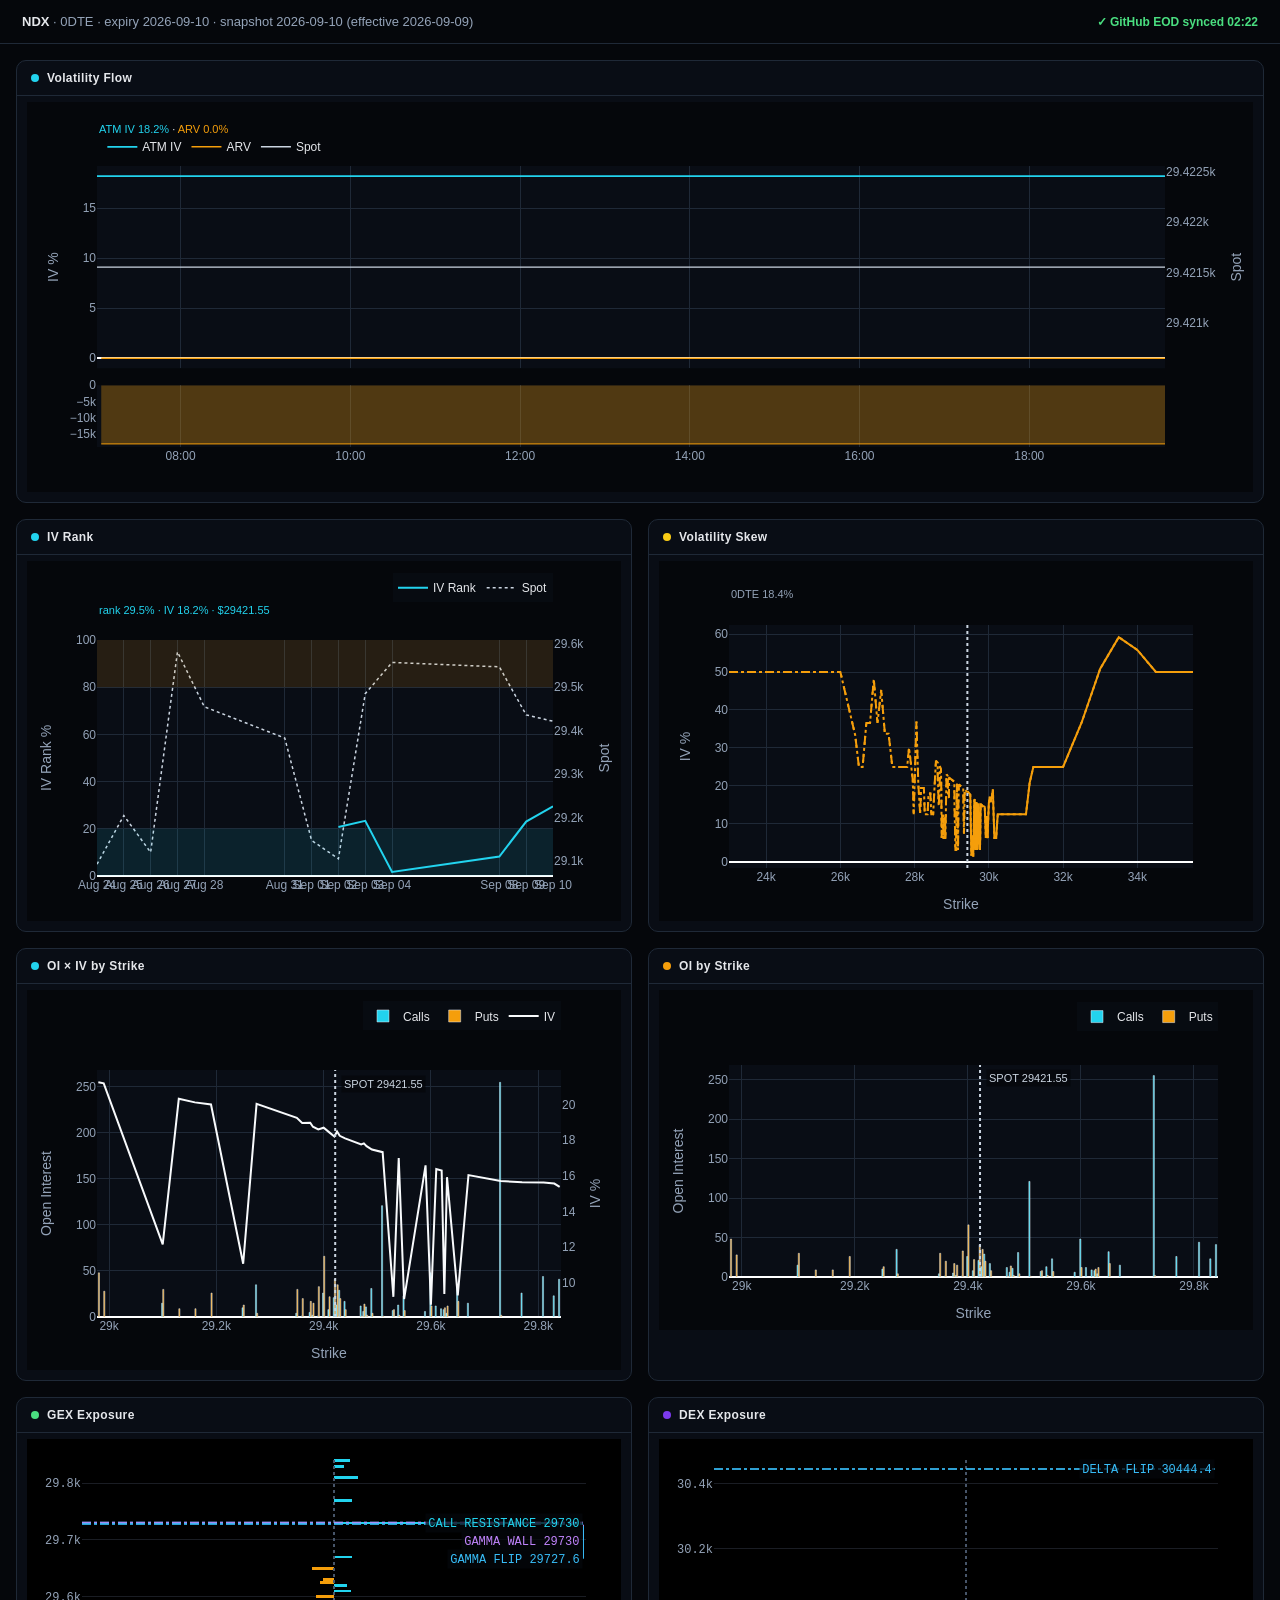
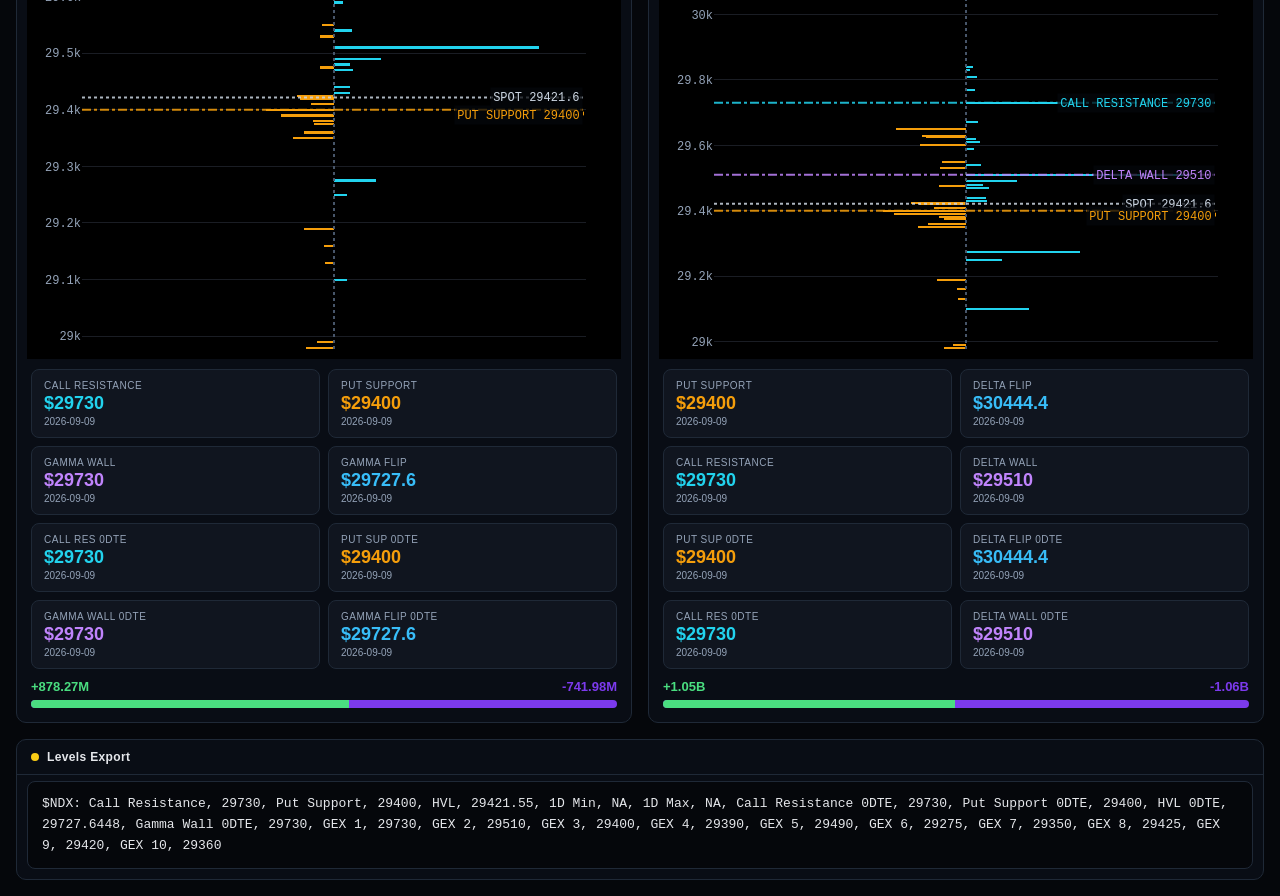
==== commit 80183ac6: "Add timeout to snapshot subprocess to prevent hangs - Introduced a timeout for the daily_qqq_snapsho" ====
--- a/dashboard.html
+++ b/dashboard.html
@@ -2,7 +2,7 @@
 <html>
 <head>
 <meta charset="utf-8">
-<title>QQQ Exposure</title>
+<title>NDX Exposure</title>
 <style>
   * { box-sizing: border-box; }
   body {
@@ -53,70 +53,70 @@
 </head>
 <body>
 <div class="topbar">
-  <div class="meta"><b>QQQ</b> &middot; 0DTE &middot; expiry 2026-09-09 &middot; snapshot 2026-09-10 (effective 2026-09-09)</div>
-  <div class="sync-badge" style="color:#4ADE80">&#10003; GitHub EOD synced 23:56</div>
+  <div class="meta"><b>NDX</b> &middot; 0DTE &middot; expiry 2026-09-10 &middot; snapshot 2026-09-10 (effective 2026-09-09)</div>
+  <div class="sync-badge" style="color:#4ADE80">&#10003; GitHub EOD synced 02:22</div>
 </div>
 <div class="panel-grid">
     <div class="panel panel-wide">
       <div class="panel-header"><span class="dot" style="background:#22D3EE"></span>Volatility Flow</div>
       <div class="panel-body"><div>                        <script type="text/javascript">window.PlotlyConfig = {MathJaxConfig: 'local'};</script>
-        <script charset="utf-8" src="https://cdn.plot.ly/plotly-2.35.2.min.js"></script>                <div id="vol-flow-plot" class="plotly-graph-div" style="height:390px; width:100%;"></div>            <script type="text/javascript">                                    window.PLOTLYENV=window.PLOTLYENV || {};                                    if (document.getElementById("vol-flow-plot")) {                    Plotly.newPlot(                        "vol-flow-plot",                        [{"hovertemplate":"%{x}\u003cbr\u003eATM IV %{y:.1f}%\u003cextra\u003e\u003c\u002fextra\u003e","line":{"color":"#22D3EE","width":1.7},"mode":"lines","name":"ATM IV","x":["2026-09-10T00:00:30","2026-09-10T00:03:14","2026-09-10T00:04:06","2026-09-10T00:05:02","2026-09-10T00:06:00","2026-09-10T00:07:49","2026-09-10T00:08:39","2026-09-10T00:09:27","2026-09-10T00:10:28","2026-09-10T00:12:27","2026-09-10T00:13:25","2026-09-10T00:14:24","2026-09-10T00:15:23","2026-09-10T00:17:53","2026-09-10T00:18:23","2026-09-10T00:19:29","2026-09-10T00:20:25","2026-09-10T00:22:23","2026-09-10T00:23:27","2026-09-10T00:24:23","2026-09-10T00:25:23","2026-09-10T00:27:23","2026-09-10T00:28:23","2026-09-10T00:29:24","2026-09-10T00:30:23","2026-09-10T00:32:23","2026-09-10T00:33:23","2026-09-10T00:34:23","2026-09-10T00:35:23","2026-09-10T00:37:23","2026-09-10T00:38:23","2026-09-10T00:39:23","2026-09-10T00:40:23","2026-09-10T00:42:23","2026-09-10T00:43:23","2026-09-10T00:44:23","2026-09-10T00:45:23","2026-09-10T00:47:23","2026-09-10T00:48:24","2026-09-10T00:49:27","2026-09-10T00:51:20","2026-09-10T00:54:12","2026-09-10T00:54:43","2026-09-10T00:55:10","2026-09-10T00:55:59","2026-09-10T00:57:33","2026-09-10T00:58:36","2026-09-10T01:00:03","2026-09-10T01:00:50","2026-09-10T01:02:26","2026-09-10T01:03:37","2026-09-10T01:04:23","2026-09-10T01:05:25","2026-09-10T01:08:41","2026-09-10T01:08:54","2026-09-10T01:09:29","2026-09-10T01:10:24","2026-09-10T01:12:26","2026-09-10T01:13:24","2026-09-10T01:14:28","2026-09-10T01:15:52","2026-09-10T01:18:04","2026-09-10T01:18:46","2026-09-10T01:19:47","2026-09-10T01:20:26","2026-09-10T01:22:32","2026-09-10T01:23:23","2026-09-10T01:24:26","2026-09-10T01:25:24","2026-09-10T01:28:16","2026-09-10T01:29:05","2026-09-10T01:29:38","2026-09-10T01:30:29","2026-09-10T01:32:33","2026-09-10T01:33:24","2026-09-10T01:34:23","2026-09-10T01:35:29","2026-09-10T01:38:51","2026-09-10T01:39:27","2026-09-10T01:40:08","2026-09-10T01:41:16","2026-09-10T01:43:05","2026-09-10T01:43:43"],"y":[17.501887995176077,17.730309400299355,18.064060604218994,18.469328798183376,17.88110001960377,17.454463920643096,17.935095643096616,18.5424877215453,18.57311091111505,18.391623149612712,17.78744546187953,17.801457695342187,18.17194946311909,18.56822366898787,18.004863399892223,18.062742866629712,18.100976693709715,17.54944057950209,17.544749233052627,17.624235457029567,17.94016686306501,17.130927849785746,18.277272971414014,19.118518153335273,19.780042359394276,19.410397555293333,19.269836959752837,18.001240289317813,18.470210452270422,18.436909332996223,18.45699472446418,18.377604703832894,18.82632778126171,18.715440488269085,18.302822905318422,17.326623108740467,11.638066134024134,18.71401034496388,17.175219841254187,16.94943603794792,17.560867554959874,19.66639852144148,20.018370802251265,18.65779440179699,18.54549895319305,18.154596593096944,17.765423406509523,16.976999363752395,16.902442263257168,16.53025468522849,17.051221137421248,16.80156485331286,16.587015070138538,18.965195827894032,19.190276694060472,20.408325873853798,19.66590583576483,19.42502753598729,18.741533341763127,18.77135760063781,17.9116588378011,18.34917174666105,18.216471243633553,18.120795773939278,17.81344265532276,16.991273345702812,16.752558664098515,16.79287548310245,16.13409943016427,16.715295471217654,10.930358872108629,16.892325316779633,16.890956401363056,17.65813176207774,17.769687029940858,16.498944319235374,16.37693287526456,17.515369343049482,16.922974847854128,17.42515124629913,17.397074834995895,17.229285651532457,17.46331855869232],"type":"scatter"},{"hovertemplate":"%{x}\u003cbr\u003eARV %{y:.1f}%\u003cextra\u003e\u003c\u002fextra\u003e","line":{"color":"#F59E0B","width":1.5},"mode":"lines","name":"ARV","x":["2026-09-10T00:00:30","2026-09-10T00:03:14","2026-09-10T00:04:06","2026-09-10T00:05:02","2026-09-10T00:06:00","2026-09-10T00:07:49","2026-09-10T00:08:39","2026-09-10T00:09:27","2026-09-10T00:10:28","2026-09-10T00:12:27","2026-09-10T00:13:25","2026-09-10T00:14:24","2026-09-10T00:15:23","2026-09-10T00:17:53","2026-09-10T00:18:23","2026-09-10T00:19:29","2026-09-10T00:20:25","2026-09-10T00:22:23","2026-09-10T00:23:27","2026-09-10T00:24:23","2026-09-10T00:25:23","2026-09-10T00:27:23","2026-09-10T00:28:23","2026-09-10T00:29:24","2026-09-10T00:30:23","2026-09-10T00:32:23","2026-09-10T00:33:23","2026-09-10T00:34:23","2026-09-10T00:35:23","2026-09-10T00:37:23","2026-09-10T00:38:23","2026-09-10T00:39:23","2026-09-10T00:40:23","2026-09-10T00:42:23","2026-09-10T00:43:23","2026-09-10T00:44:23","2026-09-10T00:45:23","2026-09-10T00:47:23","2026-09-10T00:48:24","2026-09-10T00:49:27","2026-09-10T00:51:20","2026-09-10T00:54:12","2026-09-10T00:54:43","2026-09-10T00:55:10","2026-09-10T00:55:59","2026-09-10T00:57:33","2026-09-10T00:58:36","2026-09-10T01:00:03","2026-09-10T01:00:50","2026-09-10T01:02:26","2026-09-10T01:03:37","2026-09-10T01:04:23","2026-09-10T01:05:25","2026-09-10T01:08:41","2026-09-10T01:08:54","2026-09-10T01:09:29","2026-09-10T01:10:24","2026-09-10T01:12:26","2026-09-10T01:13:24","2026-09-10T01:14:28","2026-09-10T01:15:52","2026-09-10T01:18:04","2026-09-10T01:18:46","2026-09-10T01:19:47","2026-09-10T01:20:26","2026-09-10T01:22:32","2026-09-10T01:23:23","2026-09-10T01:24:26","2026-09-10T01:25:24","2026-09-10T01:28:16","2026-09-10T01:29:05","2026-09-10T01:29:38","2026-09-10T01:30:29","2026-09-10T01:32:33","2026-09-10T01:33:24","2026-09-10T01:34:23","2026-09-10T01:35:29","2026-09-10T01:38:51","2026-09-10T01:39:27","2026-09-10T01:40:08","2026-09-10T01:41:16","2026-09-10T01:43:05","2026-09-10T01:43:43"],"y":[null,null,null,18.504351530090105,16.92221927395257,14.870717811505981,13.310020332878333,12.281713001328152,11.613975678443733,10.995402521822266,10.529383012828227,9.992527422864683,9.734759735125028,9.508346274163605,9.141694431168796,9.417758582008329,9.153102286508515,8.864004643213503,8.59952075433863,8.369430999939896,8.213639845902703,6.699226126261783,6.285945858263439,6.3065760645954,5.259529858878173,5.465381184416949,5.869626311523584,5.93177782153558,5.843461342543428,5.86976501359432,5.791844849337794,5.862772520568113,6.348403490283766,6.327036491963141,6.488438816725566,6.354296429810738,6.45522623093982,7.325812472516151,7.621256781894736,7.615935342814256,7.527387123458662,8.279054117417084,8.266244677628052,7.749030129920108,7.762614599433223,7.818575677666782,7.650684994300899,7.8116334194919705,7.779093492239222,7.5724049100665045,7.17377529876861,6.865124337654557,6.400852343730746,7.1207770676453075,7.048868844167118,6.874720741810967,6.771943087640267,5.829453185630169,5.570084684054113,5.560512125040769,5.8004580871616245,4.365465145746528,4.600407583454006,4.530677632119929,4.4878533057788195,4.327824016008906,4.826272702470483,4.68251665787626,4.684131093036203,4.698340054823044,4.950221462106288,5.005350556598186,5.0051504508560285,4.092755624666977,4.316473969120881,4.486288069091817,4.472015023926856,4.289937276845291,4.35175846882226,4.348950290313927,3.836525836073295,3.856935547998488,3.9420487743309134],"type":"scatter"},{"hovertemplate":"%{x}\u003cbr\u003eSpot $%{y:.2f}\u003cextra\u003e\u003c\u002fextra\u003e","line":{"color":"#CBD5E1","width":1.4},"mode":"lines","name":"Spot","x":["2026-09-10T00:00:30","2026-09-10T00:03:14","2026-09-10T00:04:06","2026-09-10T00:05:02","2026-09-10T00:06:00","2026-09-10T00:07:49","2026-09-10T00:08:39","2026-09-10T00:09:27","2026-09-10T00:10:28","2026-09-10T00:12:27","2026-09-10T00:13:25","2026-09-10T00:14:24","2026-09-10T00:15:23","2026-09-10T00:17:53","2026-09-10T00:18:23","2026-09-10T00:19:29","2026-09-10T00:20:25","2026-09-10T00:22:23","2026-09-10T00:23:27","2026-09-10T00:24:23","2026-09-10T00:25:23","2026-09-10T00:27:23","2026-09-10T00:28:23","2026-09-10T00:29:24","2026-09-10T00:30:23","2026-09-10T00:32:23","2026-09-10T00:33:23","2026-09-10T00:34:23","2026-09-10T00:35:23","2026-09-10T00:37:23","2026-09-10T00:38:23","2026-09-10T00:39:23","2026-09-10T00:40:23","2026-09-10T00:42:23","2026-09-10T00:43:23","2026-09-10T00:44:23","2026-09-10T00:45:23","2026-09-10T00:47:23","2026-09-10T00:48:24","2026-09-10T00:49:27","2026-09-10T00:51:20","2026-09-10T00:54:12","2026-09-10T00:54:43","2026-09-10T00:55:10","2026-09-10T00:55:59","2026-09-10T00:57:33","2026-09-10T00:58:36","2026-09-10T01:00:03","2026-09-10T01:00:50","2026-09-10T01:02:26","2026-09-10T01:03:37","2026-09-10T01:04:23","2026-09-10T01:05:25","2026-09-10T01:08:41","2026-09-10T01:08:54","2026-09-10T01:09:29","2026-09-10T01:10:24","2026-09-10T01:12:26","2026-09-10T01:13:24","2026-09-10T01:14:28","2026-09-10T01:15:52","2026-09-10T01:18:04","2026-09-10T01:18:46","2026-09-10T01:19:47","2026-09-10T01:20:26","2026-09-10T01:22:32","2026-09-10T01:23:23","2026-09-10T01:24:26","2026-09-10T01:25:24","2026-09-10T01:28:16","2026-09-10T01:29:05","2026-09-10T01:29:38","2026-09-10T01:30:29","2026-09-10T01:32:33","2026-09-10T01:33:24","2026-09-10T01:34:23","2026-09-10T01:35:29","2026-09-10T01:38:51","2026-09-10T01:39:27","2026-09-10T01:40:08","2026-09-10T01:41:16","2026-09-10T01:43:05","2026-09-10T01:43:43"],"y":[716.26,716.74,716.49,716.235,716.575,716.5248,716.55,716.49,716.37,716.5,716.66,716.72,716.9201,716.82,716.8339,716.58,716.51,716.51,716.53,716.5,716.62,716.59,716.5,716.24,716.26,716.09,716.29,716.38,716.32,716.16,715.975,715.8,716.1,716.03,716.145,716.31,716.43,716.7799,716.5781,716.6,716.6243,716.98,716.9,716.9537,717.04,716.85,716.835,716.67,716.66,716.6501,716.7,716.695,716.6294,716.32,716.34,716.36,716.35,716.23,716.25,716.21,716.01,716.04,716.15,716.06,716.13,716.1801,716.36,716.43,716.405,716.43,716.255,716.31,716.2799,716.19,716.325,716.45,716.43,716.425,716.51,716.491,716.6,716.67,716.58],"yaxis":"y2","type":"scatter"},{"fill":"tozeroy","fillcolor":"rgba(245,158,11,0.30)","hoverinfo":"skip","line":{"color":"#F59E0B","width":1},"mode":"lines","name":"ARV - IV","showlegend":false,"x":["2026-09-10T00:00:30","2026-09-10T00:03:14","2026-09-10T00:04:06","2026-09-10T00:05:02","2026-09-10T00:06:00","2026-09-10T00:07:49","2026-09-10T00:08:39","2026-09-10T00:09:27","2026-09-10T00:10:28","2026-09-10T00:12:27","2026-09-10T00:13:25","2026-09-10T00:14:24","2026-09-10T00:15:23","2026-09-10T00:17:53","2026-09-10T00:18:23","2026-09-10T00:19:29","2026-09-10T00:20:25","2026-09-10T00:22:23","2026-09-10T00:23:27","2026-09-10T00:24:23","2026-09-10T00:25:23","2026-09-10T00:27:23","2026-09-10T00:28:23","2026-09-10T00:29:24","2026-09-10T00:30:23","2026-09-10T00:32:23","2026-09-10T00:33:23","2026-09-10T00:34:23","2026-09-10T00:35:23","2026-09-10T00:37:23","2026-09-10T00:38:23","2026-09-10T00:39:23","2026-09-10T00:40:23","2026-09-10T00:42:23","2026-09-10T00:43:23","2026-09-10T00:44:23","2026-09-10T00:45:23","2026-09-10T00:47:23","2026-09-10T00:48:24","2026-09-10T00:49:27","2026-09-10T00:51:20","2026-09-10T00:54:12","2026-09-10T00:54:43","2026-09-10T00:55:10","2026-09-10T00:55:59","2026-09-10T00:57:33","2026-09-10T00:58:36","2026-09-10T01:00:03","2026-09-10T01:00:50","2026-09-10T01:02:26","2026-09-10T01:03:37","2026-09-10T01:04:23","2026-09-10T01:05:25","2026-09-10T01:08:41","2026-09-10T01:08:54","2026-09-10T01:09:29","2026-09-10T01:10:24","2026-09-10T01:12:26","2026-09-10T01:13:24","2026-09-10T01:14:28","2026-09-10T01:15:52","2026-09-10T01:18:04","2026-09-10T01:18:46","2026-09-10T01:19:47","2026-09-10T01:20:26","2026-09-10T01:22:32","2026-09-10T01:23:23","2026-09-10T01:24:26","2026-09-10T01:25:24","2026-09-10T01:28:16","2026-09-10T01:29:05","2026-09-10T01:29:38","2026-09-10T01:30:29","2026-09-10T01:32:33","2026-09-10T01:33:24","2026-09-10T01:34:23","2026-09-10T01:35:29","2026-09-10T01:38:51","2026-09-10T01:39:27","2026-09-10T01:40:08","2026-09-10T01:41:16","2026-09-10T01:43:05","2026-09-10T01:43:43"],"y":[null,null,null,35.022731906728666,-958.8807456512001,-2583.746109137115,-4625.075310218283,-6260.774720217148,-6959.135232671319,-7396.220627790447,-7258.062449051302,-7808.930272477503,-8437.189727994064,-9059.877394824263,-8863.168968723427,-8644.984284621383,-8947.8744072012,-8685.435936288586,-8945.228478713996,-9254.80445708967,-9726.527017162307,-10431.701723523964,-11991.327113150575,-12811.942088739872,-14520.512500516103,-13945.016370876385,-13400.210648229253,-12069.462467782234,-12626.749109726994,-12567.144319401903,-12665.149875126386,-12514.832183264782,-12477.924290977946,-12388.403996305942,-11814.384088592857,-10972.326678929729,-5182.839903084315,-11388.19787244773,-9553.96305935945,-9333.500695133662,-10033.480431501212,-11387.344404024396,-11752.126124623213,-10908.764271876884,-10782.884353759826,-10336.020915430161,-10114.738412208624,-9165.365944260424,-9123.348771017945,-8957.849775161983,-9877.445838652637,-9936.440515658305,-10186.162726407792,-11844.418760248725,-12141.407849893354,-13533.60513204283,-12893.96274812456,-13595.574350357121,-13171.448657709014,-13210.84547559704,-12111.200750639475,-13983.706600914522,-13616.063660179547,-13590.11814181935,-13325.58934954394,-12663.449329693905,-11926.285961628033,-12110.358825226189,-11449.968337128066,-12016.95541639461,-5980.13741000234,-11886.974760181447,-11885.805950507027,-13565.376137410762,-13453.213060819977,-12012.656250143556,-11904.917851337705,-13225.432066204192,-12571.216379031866,-13076.200955985203,-13560.548998922599,-13372.35010353397,-13521.269784361404],"yaxis":"y3","type":"scatter"}],                        {"template":{"data":{"histogram2dcontour":[{"type":"histogram2dcontour","colorbar":{"outlinewidth":0,"ticks":""},"colorscale":[[0.0,"#0d0887"],[0.1111111111111111,"#46039f"],[0.2222222222222222,"#7201a8"],[0.3333333333333333,"#9c179e"],[0.4444444444444444,"#bd3786"],[0.5555555555555556,"#d8576b"],[0.6666666666666666,"#ed7953"],[0.7777777777777778,"#fb9f3a"],[0.8888888888888888,"#fdca26"],[1.0,"#f0f921"]]}],"choropleth":[{"type":"choropleth","colorbar":{"outlinewidth":0,"ticks":""}}],"histogram2d":[{"type":"histogram2d","colorbar":{"outlinewidth":0,"ticks":""},"colorscale":[[0.0,"#0d0887"],[0.1111111111111111,"#46039f"],[0.2222222222222222,"#7201a8"],[0.3333333333333333,"#9c179e"],[0.4444444444444444,"#bd3786"],[0.5555555555555556,"#d8576b"],[0.6666666666666666,"#ed7953"],[0.7777777777777778,"#fb9f3a"],[0.8888888888888888,"#fdca26"],[1.0,"#f0f921"]]}],"heatmap":[{"type":"heatmap","colorbar":{"outlinewidth":0,"ticks":""},"colorscale":[[0.0,"#0d0887"],[0.1111111111111111,"#46039f"],[0.2222222222222222,"#7201a8"],[0.3333333333333333,"#9c179e"],[0.4444444444444444,"#bd3786"],[0.5555555555555556,"#d8576b"],[0.6666666666666666,"#ed7953"],[0.7777777777777778,"#fb9f3a"],[0.8888888888888888,"#fdca26"],[1.0,"#f0f921"]]}],"heatmapgl":[{"type":"heatmapgl","colorbar":{"outlinewidth":0,"ticks":""},"colorscale":[[0.0,"#0d0887"],[0.1111111111111111,"#46039f"],[0.2222222222222222,"#7201a8"],[0.3333333333333333,"#9c179e"],[0.4444444444444444,"#bd3786"],[0.5555555555555556,"#d8576b"],[0.6666666666666666,"#ed7953"],[0.7777777777777778,"#fb9f3a"],[0.8888888888888888,"#fdca26"],[1.0,"#f0f921"]]}],"contourcarpet":[{"type":"contourcarpet","colorbar":{"outlinewidth":0,"ticks":""}}],"contour":[{"type":"contour","colorbar":{"outlinewidth":0,"ticks":""},"colorscale":[[0.0,"#0d0887"],[0.1111111111111111,"#46039f"],[0.2222222222222222,"#7201a8"],[0.3333333333333333,"#9c179e"],[0.4444444444444444,"#bd3786"],[0.5555555555555556,"#d8576b"],[0.6666666666666666,"#ed7953"],[0.7777777777777778,"#fb9f3a"],[0.8888888888888888,"#fdca26"],[1.0,"#f0f921"]]}],"surface":[{"type":"surface","colorbar":{"outlinewidth":0,"ticks":""},"colorscale":[[0.0,"#0d0887"],[0.1111111111111111,"#46039f"],[0.2222222222222222,"#7201a8"],[0.3333333333333333,"#9c179e"],[0.4444444444444444,"#bd3786"],[0.5555555555555556,"#d8576b"],[0.6666666666666666,"#ed7953"],[0.7777777777777778,"#fb9f3a"],[0.8888888888888888,"#fdca26"],[1.0,"#f0f921"]]}],"mesh3d":[{"type":"mesh3d","colorbar":{"outlinewidth":0,"ticks":""}}],"scatter":[{"fillpattern":{"fillmode":"overlay","size":10,"solidity":0.2},"type":"scatter"}],"parcoords":[{"type":"parcoords","line":{"colorbar":{"outlinewidth":0,"ticks":""}}}],"scatterpolargl":[{"type":"scatterpolargl","marker":{"colorbar":{"outlinewidth":0,"ticks":""}}}],"bar":[{"error_x":{"color":"#2a3f5f"},"error_y":{"color":"#2a3f5f"},"marker":{"line":{"color":"#E5ECF6","width":0.5},"pattern":{"fillmode":"overlay","size":10,"solidity":0.2}},"type":"bar"}],"scattergeo":[{"type":"scattergeo","marker":{"colorbar":{"outlinewidth":0,"ticks":""}}}],"scatterpolar":[{"type":"scatterpolar","marker":{"colorbar":{"outlinewidth":0,"ticks":""}}}],"histogram":[{"marker":{"pattern":{"fillmode":"overlay","size":10,"solidity":0.2}},"type":"histogram"}],"scattergl":[{"type":"scattergl","marker":{"colorbar":{"outlinewidth":0,"ticks":""}}}],"scatter3d":[{"type":"scatter3d","line":{"colorbar":{"outlinewidth":0,"ticks":""}},"marker":{"colorbar":{"outlinewidth":0,"ticks":""}}}],"scattermapbox":[{"type":"scattermapbox","marker":{"colorbar":{"outlinewidth":0,"ticks":""}}}],"scatterternary":[{"type":"scatterternary","marker":{"colorbar":{"outlinewidth":0,"ticks":""}}}],"scattercarpet":[{"type":"scattercarpet","marker":{"colorbar":{"outlinewidth":0,"ticks":""}}}],"carpet":[{"aaxis":{"endlinecolor":"#2a3f5f","gridcolor":"white","linecolor":"white","minorgridcolor":"white","startlinecolor":"#2a3f5f"},"baxis":{"endlinecolor":"#2a3f5f","gridcolor":"white","linecolor":"white","minorgridcolor":"white","startlinecolor":"#2a3f5f"},"type":"carpet"}],"table":[{"cells":{"fill":{"color":"#EBF0F8"},"line":{"color":"white"}},"header":{"fill":{"color":"#C8D4E3"},"line":{"color":"white"}},"type":"table"}],"barpolar":[{"marker":{"line":{"color":"#E5ECF6","width":0.5},"pattern":{"fillmode":"overlay","size":10,"solidity":0.2}},"type":"barpolar"}],"pie":[{"automargin":true,"type":"pie"}]},"layout":{"autotypenumbers":"strict","colorway":["#636efa","#EF553B","#00cc96","#ab63fa","#FFA15A","#19d3f3","#FF6692","#B6E880","#FF97FF","#FECB52"],"font":{"color":"#2a3f5f"},"hovermode":"closest","hoverlabel":{"align":"left"},"paper_bgcolor":"white","plot_bgcolor":"#E5ECF6","polar":{"bgcolor":"#E5ECF6","angularaxis":{"gridcolor":"white","linecolor":"white","ticks":""},"radialaxis":{"gridcolor":"white","linecolor":"white","ticks":""}},"ternary":{"bgcolor":"#E5ECF6","aaxis":{"gridcolor":"white","linecolor":"white","ticks":""},"baxis":{"gridcolor":"white","linecolor":"white","ticks":""},"caxis":{"gridcolor":"white","linecolor":"white","ticks":""}},"coloraxis":{"colorbar":{"outlinewidth":0,"ticks":""}},"colorscale":{"sequential":[[0.0,"#0d0887"],[0.1111111111111111,"#46039f"],[0.2222222222222222,"#7201a8"],[0.3333333333333333,"#9c179e"],[0.4444444444444444,"#bd3786"],[0.5555555555555556,"#d8576b"],[0.6666666666666666,"#ed7953"],[0.7777777777777778,"#fb9f3a"],[0.8888888888888888,"#fdca26"],[1.0,"#f0f921"]],"sequentialminus":[[0.0,"#0d0887"],[0.1111111111111111,"#46039f"],[0.2222222222222222,"#7201a8"],[0.3333333333333333,"#9c179e"],[0.4444444444444444,"#bd3786"],[0.5555555555555556,"#d8576b"],[0.6666666666666666,"#ed7953"],[0.7777777777777778,"#fb9f3a"],[0.8888888888888888,"#fdca26"],[1.0,"#f0f921"]],"diverging":[[0,"#8e0152"],[0.1,"#c51b7d"],[0.2,"#de77ae"],[0.3,"#f1b6da"],[0.4,"#fde0ef"],[0.5,"#f7f7f7"],[0.6,"#e6f5d0"],[0.7,"#b8e186"],[0.8,"#7fbc41"],[0.9,"#4d9221"],[1,"#276419"]]},"xaxis":{"gridcolor":"white","linecolor":"white","ticks":"","title":{"standoff":15},"zerolinecolor":"white","automargin":true,"zerolinewidth":2},"yaxis":{"gridcolor":"white","linecolor":"white","ticks":"","title":{"standoff":15},"zerolinecolor":"white","automargin":true,"zerolinewidth":2},"scene":{"xaxis":{"backgroundcolor":"#E5ECF6","gridcolor":"white","linecolor":"white","showbackground":true,"ticks":"","zerolinecolor":"white","gridwidth":2},"yaxis":{"backgroundcolor":"#E5ECF6","gridcolor":"white","linecolor":"white","showbackground":true,"ticks":"","zerolinecolor":"white","gridwidth":2},"zaxis":{"backgroundcolor":"#E5ECF6","gridcolor":"white","linecolor":"white","showbackground":true,"ticks":"","zerolinecolor":"white","gridwidth":2}},"shapedefaults":{"line":{"color":"#2a3f5f"}},"annotationdefaults":{"arrowcolor":"#2a3f5f","arrowhead":0,"arrowwidth":1},"geo":{"bgcolor":"white","landcolor":"#E5ECF6","subunitcolor":"white","showland":true,"showlakes":true,"lakecolor":"white"},"title":{"x":0.05},"mapbox":{"style":"light"}}},"annotations":[{"font":{"size":11},"showarrow":false,"text":"\u003cspan style='color:#22D3EE'\u003eATM IV 17.5%\u003c\u002fspan\u003e · \u003cspan style='color:#F59E0B'\u003eARV 3.9%\u003c\u002fspan\u003e","x":0,"xanchor":"left","xref":"paper","y":1.16,"yref":"paper"}],"title":{"font":{"color":"#E5E7EB","size":13},"text":"","x":0},"font":{"color":"#E5E7EB"},"margin":{"l":70,"r":60,"t":64,"b":45},"hoverlabel":{"font":{"color":"#E5E7EB"},"bgcolor":"rgba(5,7,11,0.9)"},"legend":{"orientation":"h","x":0.005,"xanchor":"left","y":1.12,"bgcolor":"rgba(0,0,0,0)"},"xaxis":{"gridcolor":"#1F2937","color":"#94A3B8","title":{},"tickformat":"%H:%M","tickangle":0,"nticks":9,"anchor":"y3"},"yaxis":{"gridcolor":"#1F2937","color":"#94A3B8","title":{"text":"IV %"},"domain":[0.28,1]},"yaxis2":{"title":{"text":"Spot"},"overlaying":"y","side":"right","color":"#94A3B8","showgrid":false,"domain":[0.28,1]},"yaxis3":{"title":{"text":""},"domain":[0,0.22],"color":"#94A3B8","showgrid":false,"zeroline":false},"paper_bgcolor":"#05070B","plot_bgcolor":"#090D15","height":390,"hovermode":"x unified","dragmode":"pan","showlegend":true},                        {"displaylogo": false, "displayModeBar": false, "scrollZoom": true, "modeBarButtonsToRemove": ["lasso2d", "select2d"], "responsive": true}                    )                };                            </script>        </div></div>
+        <script charset="utf-8" src="https://cdn.plot.ly/plotly-2.35.2.min.js"></script>                <div id="vol-flow-plot" class="plotly-graph-div" style="height:390px; width:100%;"></div>            <script type="text/javascript">                                    window.PLOTLYENV=window.PLOTLYENV || {};                                    if (document.getElementById("vol-flow-plot")) {                    Plotly.newPlot(                        "vol-flow-plot",                        [{"hovertemplate":"%{x}\u003cbr\u003eATM IV %{y:.1f}%\u003cextra\u003e\u003c\u002fextra\u003e","line":{"color":"#22D3EE","width":1.7},"mode":"lines","name":"ATM IV","x":["2026-09-10T07:00:54","2026-09-10T07:01:54","2026-09-10T07:02:54","2026-09-10T07:03:54","2026-09-10T07:04:54","2026-09-10T07:05:55","2026-09-10T07:06:54","2026-09-10T07:07:54","2026-09-10T07:08:54","2026-09-10T07:09:54","2026-09-10T07:10:54","2026-09-10T07:11:54","2026-09-10T07:12:54","2026-09-10T07:13:54","2026-09-10T07:14:54","2026-09-10T07:15:54","2026-09-10T07:16:54","2026-09-10T07:17:54","2026-09-10T07:18:54","2026-09-10T07:19:54","2026-09-10T07:20:54","2026-09-10T07:21:54","2026-09-10T07:22:54","2026-09-10T07:23:54","2026-09-10T07:24:54","2026-09-10T07:25:54","2026-09-10T07:26:54","2026-09-10T07:27:54","2026-09-10T07:28:54","2026-09-10T07:29:54","2026-09-10T07:30:54","2026-09-10T07:31:54","2026-09-10T07:32:54","2026-09-10T07:33:54","2026-09-10T07:34:54","2026-09-10T07:35:54","2026-09-10T07:36:54","2026-09-10T07:37:54","2026-09-10T07:38:54","2026-09-10T07:39:54","2026-09-10T07:40:54","2026-09-10T07:41:54","2026-09-10T07:42:54","2026-09-10T07:43:54","2026-09-10T07:44:54","2026-09-10T07:45:54","2026-09-10T07:46:54","2026-09-10T07:47:54","2026-09-10T07:48:54","2026-09-10T07:49:54","2026-09-10T07:50:54","2026-09-10T07:51:54","2026-09-10T07:52:54","2026-09-10T07:53:54","2026-09-10T07:54:54","2026-09-10T07:55:54","2026-09-10T07:56:54","2026-09-10T07:57:54","2026-09-10T07:58:54","2026-09-10T07:59:54","2026-09-10T08:00:58","2026-09-10T08:01:54","2026-09-10T08:02:54","2026-09-10T08:03:54","2026-09-10T08:04:54","2026-09-10T08:05:54","2026-09-10T08:06:54","2026-09-10T08:07:54","2026-09-10T08:08:54","2026-09-10T08:09:54","2026-09-10T08:10:54","2026-09-10T08:11:54","2026-09-10T08:12:54","2026-09-10T08:13:54","2026-09-10T08:14:54","2026-09-10T08:15:54","2026-09-10T08:16:54","2026-09-10T08:17:54","2026-09-10T08:18:54","2026-09-10T08:19:54","2026-09-10T08:20:54","2026-09-10T08:21:54","2026-09-10T08:22:54","2026-09-10T08:23:54","2026-09-10T08:24:54","2026-09-10T08:25:54","2026-09-10T08:26:54","2026-09-10T08:27:54","2026-09-10T08:28:54","2026-09-10T08:29:54","2026-09-10T08:30:54","2026-09-10T08:31:54","2026-09-10T08:32:54","2026-09-10T08:33:54","2026-09-10T08:34:54","2026-09-10T08:35:54","2026-09-10T08:36:54","2026-09-10T08:37:54","2026-09-10T08:38:54","2026-09-10T08:39:54","2026-09-10T08:40:54","2026-09-10T08:41:54","2026-09-10T08:42:54","2026-09-10T08:43:54","2026-09-10T08:44:54","2026-09-10T08:45:54","2026-09-10T08:46:54","2026-09-10T08:47:54","2026-09-10T08:48:54","2026-09-10T08:49:54","2026-09-10T08:50:54","2026-09-10T08:51:54","2026-09-10T08:52:54","2026-09-10T08:53:54","2026-09-10T08:54:54","2026-09-10T08:55:54","2026-09-10T08:56:54","2026-09-10T08:57:54","2026-09-10T08:58:54","2026-09-10T08:59:54","2026-09-10T09:00:54","2026-09-10T09:01:54","2026-09-10T09:02:54","2026-09-10T09:03:54","2026-09-10T09:04:54","2026-09-10T09:05:54","2026-09-10T09:06:54","2026-09-10T09:07:54","2026-09-10T09:08:54","2026-09-10T09:09:54","2026-09-10T09:10:54","2026-09-10T09:11:54","2026-09-10T09:12:54","2026-09-10T09:13:54","2026-09-10T09:14:54","2026-09-10T09:15:54","2026-09-10T09:16:54","2026-09-10T09:17:54","2026-09-10T09:18:54","2026-09-10T09:19:54","2026-09-10T09:20:54","2026-09-10T09:21:54","2026-09-10T09:22:54","2026-09-10T09:23:54","2026-09-10T09:24:54","2026-09-10T09:25:54","2026-09-10T09:26:54","2026-09-10T09:27:54","2026-09-10T09:28:54","2026-09-10T09:29:54","2026-09-10T09:30:54","2026-09-10T09:31:54","2026-09-10T09:32:54","2026-09-10T09:33:55","2026-09-10T09:34:54","2026-09-10T09:35:54","2026-09-10T09:36:54","2026-09-10T09:37:54","2026-09-10T09:38:54","2026-09-10T09:39:54","2026-09-10T09:40:54","2026-09-10T09:41:54","2026-09-10T09:42:54","2026-09-10T09:43:54","2026-09-10T09:44:54","2026-09-10T09:45:54","2026-09-10T09:46:54","2026-09-10T09:47:54","2026-09-10T09:48:54","2026-09-10T09:49:54","2026-09-10T09:50:54","2026-09-10T09:51:54","2026-09-10T09:52:54","2026-09-10T09:53:54","2026-09-10T09:54:54","2026-09-10T09:55:54","2026-09-10T09:56:54","2026-09-10T09:57:54","2026-09-10T09:58:54","2026-09-10T09:59:54","2026-09-10T10:00:54","2026-09-10T10:01:54","2026-09-10T10:02:54","2026-09-10T10:03:54","2026-09-10T10:04:54","2026-09-10T10:05:54","2026-09-10T10:06:54","2026-09-10T10:07:54","2026-09-10T10:08:54","2026-09-10T10:09:54","2026-09-10T10:10:54","2026-09-10T10:11:54","2026-09-10T10:12:54","2026-09-10T10:13:54","2026-09-10T10:14:54","2026-09-10T10:15:54","2026-09-10T10:16:54","2026-09-10T10:17:54","2026-09-10T10:18:54","2026-09-10T10:19:54","2026-09-10T10:20:54","2026-09-10T10:21:54","2026-09-10T10:22:54","2026-09-10T10:23:54","2026-09-10T10:24:54","2026-09-10T10:25:54","2026-09-10T10:26:54","2026-09-10T10:27:54","2026-09-10T10:28:54","2026-09-10T10:29:54","2026-09-10T10:30:54","2026-09-10T10:31:54","2026-09-10T10:32:54","2026-09-10T10:33:54","2026-09-10T10:34:54","2026-09-10T10:35:54","2026-09-10T10:36:54","2026-09-10T10:37:54","2026-09-10T10:38:54","2026-09-10T10:39:54","2026-09-10T10:40:54","2026-09-10T10:41:54","2026-09-10T10:42:54","2026-09-10T10:43:54","2026-09-10T10:44:54","2026-09-10T10:45:54","2026-09-10T10:46:54","2026-09-10T10:47:54","2026-09-10T10:48:55","2026-09-10T10:49:55","2026-09-10T10:50:54","2026-09-10T10:51:54","2026-09-10T10:52:54","2026-09-10T10:53:54","2026-09-10T10:54:54","2026-09-10T10:55:54","2026-09-10T10:56:54","2026-09-10T10:57:54","2026-09-10T10:58:55","2026-09-10T10:59:55","2026-09-10T11:00:54","2026-09-10T11:01:54","2026-09-10T11:02:54","2026-09-10T11:03:54","2026-09-10T11:04:54","2026-09-10T11:05:54","2026-09-10T11:06:54","2026-09-10T11:07:54","2026-09-10T11:08:54","2026-09-10T11:09:54","2026-09-10T11:10:54","2026-09-10T11:11:54","2026-09-10T11:12:54","2026-09-10T11:13:55","2026-09-10T11:14:54","2026-09-10T11:15:54","2026-09-10T11:16:54","2026-09-10T11:17:54","2026-09-10T11:18:55","2026-09-10T11:19:54","2026-09-10T11:20:54","2026-09-10T11:21:57","2026-09-10T11:22:54","2026-09-10T11:23:54","2026-09-10T11:24:54","2026-09-10T11:25:54","2026-09-10T11:26:54","2026-09-10T11:27:54","2026-09-10T11:28:54","2026-09-10T11:29:54","2026-09-10T11:30:54","2026-09-10T11:31:54","2026-09-10T11:32:54","2026-09-10T11:33:54","2026-09-10T11:34:54","2026-09-10T11:35:54","2026-09-10T11:36:54","2026-09-10T11:37:54","2026-09-10T11:38:54","2026-09-10T11:39:54","2026-09-10T11:40:54","2026-09-10T11:41:54","2026-09-10T11:42:54","2026-09-10T11:43:54","2026-09-10T11:44:54","2026-09-10T11:45:55","2026-09-10T11:46:54","2026-09-10T11:47:54","2026-09-10T11:48:54","2026-09-10T11:49:54","2026-09-10T11:50:54","2026-09-10T11:51:54","2026-09-10T11:52:54","2026-09-10T11:53:54","2026-09-10T11:54:54","2026-09-10T11:55:54","2026-09-10T11:56:54","2026-09-10T11:57:54","2026-09-10T11:58:54","2026-09-10T11:59:54","2026-09-10T12:00:54","2026-09-10T12:01:54","2026-09-10T12:02:54","2026-09-10T12:03:54","2026-09-10T12:04:54","2026-09-10T12:05:54","2026-09-10T12:06:54","2026-09-10T12:07:54","2026-09-10T12:08:55","2026-09-10T12:09:54","2026-09-10T12:10:54","2026-09-10T12:11:54","2026-09-10T12:12:54","2026-09-10T12:13:54","2026-09-10T12:14:54","2026-09-10T12:15:54","2026-09-10T12:16:54","2026-09-10T12:17:54","2026-09-10T12:18:54","2026-09-10T12:19:54","2026-09-10T12:20:54","2026-09-10T12:21:54","2026-09-10T12:22:54","2026-09-10T12:23:54","2026-09-10T12:24:54","2026-09-10T12:25:54","2026-09-10T12:26:54","2026-09-10T12:27:54","2026-09-10T12:28:54","2026-09-10T12:29:55","2026-09-10T12:30:54","2026-09-10T12:31:54","2026-09-10T12:32:54","2026-09-10T12:33:54","2026-09-10T12:34:54","2026-09-10T12:35:54","2026-09-10T12:36:54","2026-09-10T12:37:54","2026-09-10T12:38:54","2026-09-10T12:39:54","2026-09-10T12:40:54","2026-09-10T12:41:54","2026-09-10T12:42:54","2026-09-10T12:43:54","2026-09-10T12:44:54","2026-09-10T12:45:54","2026-09-10T12:46:54","2026-09-10T12:47:54","2026-09-10T12:48:54","2026-09-10T12:49:54","2026-09-10T12:50:54","2026-09-10T12:51:54","2026-09-10T12:52:54","2026-09-10T12:53:54","2026-09-10T12:54:54","2026-09-10T12:55:54","2026-09-10T12:56:54","2026-09-10T12:57:54","2026-09-10T12:58:54","2026-09-10T12:59:54","2026-09-10T13:00:54","2026-09-10T13:01:54","2026-09-10T13:02:54","2026-09-10T13:03:54","2026-09-10T13:04:54","2026-09-10T13:05:55","2026-09-10T13:06:54","2026-09-10T13:07:54","2026-09-10T13:08:54","2026-09-10T13:09:54","2026-09-10T13:10:54","2026-09-10T13:11:54","2026-09-10T13:12:54","2026-09-10T13:13:54","2026-09-10T13:14:54","2026-09-10T13:15:54","2026-09-10T13:16:54","2026-09-10T13:17:54","2026-09-10T13:18:54","2026-09-10T13:19:54","2026-09-10T13:20:54","2026-09-10T13:21:54","2026-09-10T13:22:54","2026-09-10T13:23:54","2026-09-10T13:24:54","2026-09-10T13:25:54","2026-09-10T13:26:54","2026-09-10T13:27:54","2026-09-10T13:28:54","2026-09-10T13:29:54","2026-09-10T13:30:54","2026-09-10T13:31:54","2026-09-10T13:32:54","2026-09-10T13:33:54","2026-09-10T13:34:54","2026-09-10T13:35:54","2026-09-10T13:36:54","2026-09-10T13:37:54","2026-09-10T13:38:54","2026-09-10T13:39:54","2026-09-10T13:40:54","2026-09-10T13:41:54","2026-09-10T13:42:54","2026-09-10T13:43:54","2026-09-10T13:44:54","2026-09-10T13:45:54","2026-09-10T13:46:54","2026-09-10T13:47:54","2026-09-10T13:48:54","2026-09-10T13:49:54","2026-09-10T13:50:54","2026-09-10T13:51:54","2026-09-10T13:52:54","2026-09-10T13:53:54","2026-09-10T13:54:54","2026-09-10T13:55:54","2026-09-10T13:56:54","2026-09-10T13:57:54","2026-09-10T13:58:54","2026-09-10T13:59:54","2026-09-10T14:00:55","2026-09-10T14:01:54","2026-09-10T14:02:54","2026-09-10T14:03:54","2026-09-10T14:04:54","2026-09-10T14:05:54","2026-09-10T14:06:54","2026-09-10T14:07:54","2026-09-10T14:08:54","2026-09-10T14:09:54","2026-09-10T14:10:54","2026-09-10T14:11:54","2026-09-10T14:12:54","2026-09-10T14:13:54","2026-09-10T14:14:54","2026-09-10T14:15:54","2026-09-10T14:16:54","2026-09-10T14:17:54","2026-09-10T14:18:54","2026-09-10T14:19:54","2026-09-10T14:20:54","2026-09-10T14:21:54","2026-09-10T14:22:54","2026-09-10T14:23:54","2026-09-10T14:24:54","2026-09-10T14:25:54","2026-09-10T14:26:54","2026-09-10T14:27:54","2026-09-10T14:28:54","2026-09-10T14:29:55","2026-09-10T14:30:54","2026-09-10T14:31:54","2026-09-10T14:32:54","2026-09-10T14:33:54","2026-09-10T14:34:54","2026-09-10T14:35:54","2026-09-10T14:36:54","2026-09-10T14:37:54","2026-09-10T14:38:55","2026-09-10T14:39:54","2026-09-10T14:40:55","2026-09-10T14:41:54","2026-09-10T14:42:54","2026-09-10T14:43:54","2026-09-10T14:44:54","2026-09-10T14:45:55","2026-09-10T14:46:54","2026-09-10T14:47:54","2026-09-10T14:48:54","2026-09-10T14:49:54","2026-09-10T14:50:54","2026-09-10T14:51:54","2026-09-10T14:52:54","2026-09-10T14:53:54","2026-09-10T14:54:54","2026-09-10T14:55:54","2026-09-10T14:56:54","2026-09-10T14:57:54","2026-09-10T14:58:54","2026-09-10T14:59:54","2026-09-10T15:00:54","2026-09-10T15:01:54","2026-09-10T15:02:54","2026-09-10T15:03:54","2026-09-10T15:04:54","2026-09-10T15:05:54","2026-09-10T15:06:54","2026-09-10T15:07:54","2026-09-10T15:08:54","2026-09-10T15:09:54","2026-09-10T15:10:54","2026-09-10T15:11:54","2026-09-10T15:12:54","2026-09-10T15:13:54","2026-09-10T15:14:54","2026-09-10T15:15:54","2026-09-10T15:16:54","2026-09-10T15:17:54","2026-09-10T15:18:54","2026-09-10T15:19:54","2026-09-10T15:20:54","2026-09-10T15:21:54","2026-09-10T15:22:54","2026-09-10T15:23:54","2026-09-10T15:24:54","2026-09-10T15:25:54","2026-09-10T15:26:54","2026-09-10T15:27:55","2026-09-10T15:28:54","2026-09-10T15:29:54","2026-09-10T15:30:54","2026-09-10T15:31:54","2026-09-10T15:32:54","2026-09-10T15:33:54","2026-09-10T15:34:54","2026-09-10T15:35:55","2026-09-10T15:36:54","2026-09-10T15:37:54","2026-09-10T15:38:54","2026-09-10T15:39:54","2026-09-10T15:40:54","2026-09-10T15:41:54","2026-09-10T15:42:54","2026-09-10T15:43:54","2026-09-10T15:44:54","2026-09-10T15:45:54","2026-09-10T15:46:54","2026-09-10T15:47:54","2026-09-10T15:48:54","2026-09-10T15:49:54","2026-09-10T15:50:54","2026-09-10T15:51:54","2026-09-10T15:52:54","2026-09-10T15:53:54","2026-09-10T15:54:54","2026-09-10T15:55:54","2026-09-10T15:56:54","2026-09-10T15:57:54","2026-09-10T15:58:54","2026-09-10T15:59:54","2026-09-10T16:00:54","2026-09-10T16:01:54","2026-09-10T16:02:54","2026-09-10T16:03:54","2026-09-10T16:04:55","2026-09-10T16:05:54","2026-09-10T16:06:54","2026-09-10T16:07:54","2026-09-10T16:08:54","2026-09-10T16:09:54","2026-09-10T16:10:54","2026-09-10T16:11:54","2026-09-10T16:12:55","2026-09-10T16:13:54","2026-09-10T16:14:54","2026-09-10T16:15:54","2026-09-10T16:16:54","2026-09-10T16:17:55","2026-09-10T16:18:54","2026-09-10T16:19:54","2026-09-10T16:20:54","2026-09-10T16:21:55","2026-09-10T16:22:54","2026-09-10T16:23:54","2026-09-10T16:24:54","2026-09-10T16:25:54","2026-09-10T16:26:54","2026-09-10T16:27:54","2026-09-10T16:28:54","2026-09-10T16:29:54","2026-09-10T16:30:54","2026-09-10T16:31:54","2026-09-10T16:32:54","2026-09-10T16:33:54","2026-09-10T16:34:54","2026-09-10T16:35:54","2026-09-10T16:36:54","2026-09-10T16:37:54","2026-09-10T16:38:54","2026-09-10T16:39:54","2026-09-10T16:40:55","2026-09-10T16:41:54","2026-09-10T16:42:54","2026-09-10T16:43:54","2026-09-10T16:44:54","2026-09-10T16:45:54","2026-09-10T16:46:54","2026-09-10T16:47:54","2026-09-10T16:48:54","2026-09-10T16:49:54","2026-09-10T16:50:55","2026-09-10T16:51:55","2026-09-10T16:52:54","2026-09-10T16:53:54","2026-09-10T16:54:54","2026-09-10T16:55:54","2026-09-10T16:56:54","2026-09-10T16:57:54","2026-09-10T16:58:54","2026-09-10T16:59:54","2026-09-10T17:00:54","2026-09-10T17:01:54","2026-09-10T17:02:54","2026-09-10T17:03:54","2026-09-10T17:04:55","2026-09-10T17:05:54","2026-09-10T17:06:54","2026-09-10T17:07:54","2026-09-10T17:08:54","2026-09-10T17:09:54","2026-09-10T17:10:54","2026-09-10T17:11:54","2026-09-10T17:12:54","2026-09-10T17:13:54","2026-09-10T17:14:54","2026-09-10T17:15:54","2026-09-10T17:16:54","2026-09-10T17:17:54","2026-09-10T17:18:54","2026-09-10T17:19:54","2026-09-10T17:20:55","2026-09-10T17:21:54","2026-09-10T17:22:54","2026-09-10T17:23:54","2026-09-10T17:24:54","2026-09-10T17:25:54","2026-09-10T17:26:54","2026-09-10T17:27:54","2026-09-10T17:28:54","2026-09-10T17:29:54","2026-09-10T17:30:54","2026-09-10T17:31:54","2026-09-10T17:32:54","2026-09-10T17:33:54","2026-09-10T17:34:54","2026-09-10T17:35:54","2026-09-10T17:36:54","2026-09-10T17:37:54","2026-09-10T17:38:54","2026-09-10T17:39:54","2026-09-10T17:40:54","2026-09-10T17:41:54","2026-09-10T17:42:54","2026-09-10T17:43:54","2026-09-10T17:44:54","2026-09-10T17:45:54","2026-09-10T17:46:54","2026-09-10T17:47:54","2026-09-10T17:48:54","2026-09-10T17:49:54","2026-09-10T17:50:55","2026-09-10T17:51:54","2026-09-10T17:52:54","2026-09-10T17:53:54","2026-09-10T17:54:54","2026-09-10T17:55:54","2026-09-10T17:56:54","2026-09-10T17:57:54","2026-09-10T17:58:54","2026-09-10T17:59:54","2026-09-10T18:00:54","2026-09-10T18:01:54","2026-09-10T18:02:54","2026-09-10T18:03:55","2026-09-10T18:04:54","2026-09-10T18:05:54","2026-09-10T18:06:54","2026-09-10T18:07:54","2026-09-10T18:08:54","2026-09-10T18:09:54","2026-09-10T18:10:54","2026-09-10T18:11:54","2026-09-10T18:12:54","2026-09-10T18:13:54","2026-09-10T18:14:54","2026-09-10T18:15:55","2026-09-10T18:16:54","2026-09-10T18:17:54","2026-09-10T18:18:54","2026-09-10T18:19:54","2026-09-10T18:20:54","2026-09-10T18:21:54","2026-09-10T18:22:54","2026-09-10T18:23:54","2026-09-10T18:24:54","2026-09-10T18:25:54","2026-09-10T18:26:54","2026-09-10T18:27:54","2026-09-10T18:28:54","2026-09-10T18:29:54","2026-09-10T18:30:54","2026-09-10T18:31:54","2026-09-10T18:32:54","2026-09-10T18:33:54","2026-09-10T18:34:57","2026-09-10T18:35:54","2026-09-10T18:36:54","2026-09-10T18:37:54","2026-09-10T18:38:55","2026-09-10T18:39:54","2026-09-10T18:40:54","2026-09-10T18:41:54","2026-09-10T18:42:54","2026-09-10T18:43:54","2026-09-10T18:44:54","2026-09-10T18:45:54","2026-09-10T18:46:54","2026-09-10T18:47:54","2026-09-10T18:48:54","2026-09-10T18:49:54","2026-09-10T18:50:54","2026-09-10T18:51:54","2026-09-10T18:52:54","2026-09-10T18:53:54","2026-09-10T18:54:54","2026-09-10T18:55:54","2026-09-10T18:56:54","2026-09-10T18:57:54","2026-09-10T18:58:54","2026-09-10T18:59:54","2026-09-10T19:00:54","2026-09-10T19:01:56","2026-09-10T19:02:56","2026-09-10T19:03:54","2026-09-10T19:04:54","2026-09-10T19:05:55","2026-09-10T19:06:55","2026-09-10T19:07:55","2026-09-10T19:08:55","2026-09-10T19:09:54","2026-09-10T19:10:55","2026-09-10T19:11:54","2026-09-10T19:12:56","2026-09-10T19:13:54","2026-09-10T19:14:55","2026-09-10T19:15:55","2026-09-10T19:16:54","2026-09-10T19:17:54","2026-09-10T19:18:54","2026-09-10T19:19:55","2026-09-10T19:20:54","2026-09-10T19:21:55","2026-09-10T19:22:55","2026-09-10T19:23:55","2026-09-10T19:24:55","2026-09-10T19:25:55","2026-09-10T19:26:55","2026-09-10T19:27:56","2026-09-10T19:28:54","2026-09-10T19:29:54","2026-09-10T19:30:55","2026-09-10T19:31:54","2026-09-10T19:32:54","2026-09-10T19:33:54","2026-09-10T19:34:55","2026-09-10T19:35:58"],"y":[18.208648070052977,18.208648070052977,18.208648070052977,18.208648070052977,18.208648070052977,18.208648070052977,18.208648070052977,18.208648070052977,18.208648070052977,18.208648070052977,18.208648070052977,18.208648070052977,18.208648070052977,18.208648070052977,18.208648070052977,18.208648070052977,18.208648070052977,18.208648070052977,18.208648070052977,18.208648070052977,18.208648070052977,18.208648070052977,18.208648070052977,18.208648070052977,18.208648070052977,18.208648070052977,18.208648070052977,18.208648070052977,18.208648070052977,18.208648070052977,18.208648070052977,18.208648070052977,18.208648070052977,18.208648070052977,18.208648070052977,18.208648070052977,18.208648070052977,18.208648070052977,18.208648070052977,18.208648070052977,18.208648070052977,18.208648070052977,18.208648070052977,18.208648070052977,18.208648070052977,18.208648070052977,18.208648070052977,18.208648070052977,18.208648070052977,18.208648070052977,18.208648070052977,18.208648070052977,18.208648070052977,18.208648070052977,18.208648070052977,18.208648070052977,18.208648070052977,18.208648070052977,18.208648070052977,18.208648070052977,18.208648070052977,18.208648070052977,18.208648070052977,18.208648070052977,18.208648070052977,18.208648070052977,18.208648070052977,18.208648070052977,18.208648070052977,18.208648070052977,18.208648070052977,18.208648070052977,18.208648070052977,18.208648070052977,18.208648070052977,18.208648070052977,18.208648070052977,18.208648070052977,18.208648070052977,18.208648070052977,18.208648070052977,18.208648070052977,18.208648070052977,18.208648070052977,18.208648070052977,18.208648070052977,18.208648070052977,18.208648070052977,18.208648070052977,18.208648070052977,18.208648070052977,18.208648070052977,18.208648070052977,18.208648070052977,18.208648070052977,18.208648070052977,18.208648070052977,18.208648070052977,18.208648070052977,18.208648070052977,18.208648070052977,18.208648070052977,18.208648070052977,18.208648070052977,18.208648070052977,18.208648070052977,18.208648070052977,18.208648070052977,18.208648070052977,18.208648070052977,18.208648070052977,18.208648070052977,18.208648070052977,18.208648070052977,18.208648070052977,18.208648070052977,18.208648070052977,18.208648070052977,18.208648070052977,18.208648070052977,18.208648070052977,18.208648070052977,18.208648070052977,18.208648070052977,18.208648070052977,18.208648070052977,18.208648070052977,18.208648070052977,18.208648070052977,18.208648070052977,18.208648070052977,18.208648070052977,18.208648070052977,18.208648070052977,18.208648070052977,18.208648070052977,18.208648070052977,18.208648070052977,18.208648070052977,18.208648070052977,18.208648070052977,18.208648070052977,18.208648070052977,18.208648070052977,18.208648070052977,18.208648070052977,18.208648070052977,18.208648070052977,18.208648070052977,18.208648070052977,18.208648070052977,18.208648070052977,18.208648070052977,18.208648070052977,18.208648070052977,18.208648070052977,18.208648070052977,18.208648070052977,18.208648070052977,18.208648070052977,18.208648070052977,18.208648070052977,18.208648070052977,18.208648070052977,18.208648070052977,18.208648070052977,18.208648070052977,18.208648070052977,18.208648070052977,18.208648070052977,18.208648070052977,18.208648070052977,18.208648070052977,18.208648070052977,18.208648070052977,18.208648070052977,18.208648070052977,18.208648070052977,18.208648070052977,18.208648070052977,18.208648070052977,18.208648070052977,18.208648070052977,18.208648070052977,18.208648070052977,18.208648070052977,18.208648070052977,18.208648070052977,18.208648070052977,18.208648070052977,18.208648070052977,18.208648070052977,18.208648070052977,18.208648070052977,18.208648070052977,18.208648070052977,18.208648070052977,18.208648070052977,18.208648070052977,18.208648070052977,18.208648070052977,18.208648070052977,18.208648070052977,18.208648070052977,18.208648070052977,18.208648070052977,18.208648070052977,18.208648070052977,18.208648070052977,18.208648070052977,18.208648070052977,18.208648070052977,18.208648070052977,18.208648070052977,18.208648070052977,18.208648070052977,18.208648070052977,18.208648070052977,18.208648070052977,18.208648070052977,18.208648070052977,18.208648070052977,18.208648070052977,18.208648070052977,18.208648070052977,18.208648070052977,18.208648070052977,18.208648070052977,18.208648070052977,18.208648070052977,18.208648070052977,18.208648070052977,18.208648070052977,18.208648070052977,18.208648070052977,18.208648070052977,18.208648070052977,18.208648070052977,18.208648070052977,18.208648070052977,18.208648070052977,18.208648070052977,18.208648070052977,18.208648070052977,18.208648070052977,18.208648070052977,18.208648070052977,18.208648070052977,18.208648070052977,18.208648070052977,18.208648070052977,18.208648070052977,18.208648070052977,18.208648070052977,18.208648070052977,18.208648070052977,18.208648070052977,18.208648070052977,18.208648070052977,18.208648070052977,18.208648070052977,18.208648070052977,18.208648070052977,18.208648070052977,18.208648070052977,18.208648070052977,18.208648070052977,18.208648070052977,18.208648070052977,18.208648070052977,18.208648070052977,18.208648070052977,18.208648070052977,18.208648070052977,18.208648070052977,18.208648070052977,18.208648070052977,18.208648070052977,18.208648070052977,18.208648070052977,18.208648070052977,18.208648070052977,18.208648070052977,18.208648070052977,18.208648070052977,18.208648070052977,18.208648070052977,18.208648070052977,18.208648070052977,18.208648070052977,18.208648070052977,18.208648070052977,18.208648070052977,18.208648070052977,18.208648070052977,18.208648070052977,18.208648070052977,18.208648070052977,18.208648070052977,18.208648070052977,18.208648070052977,18.208648070052977,18.208648070052977,18.208648070052977,18.208648070052977,18.208648070052977,18.208648070052977,18.208648070052977,18.208648070052977,18.208648070052977,18.208648070052977,18.208648070052977,18.208648070052977,18.208648070052977,18.208648070052977,18.208648070052977,18.208648070052977,18.208648070052977,18.208648070052977,18.208648070052977,18.208648070052977,18.208648070052977,18.208648070052977,18.208648070052977,18.208648070052977,18.208648070052977,18.208648070052977,18.208648070052977,18.208648070052977,18.208648070052977,18.208648070052977,18.208648070052977,18.208648070052977,18.208648070052977,18.208648070052977,18.208648070052977,18.208648070052977,18.208648070052977,18.208648070052977,18.208648070052977,18.208648070052977,18.208648070052977,18.208648070052977,18.208648070052977,18.208648070052977,18.208648070052977,18.208648070052977,18.208648070052977,18.208648070052977,18.208648070052977,18.208648070052977,18.208648070052977,18.208648070052977,18.208648070052977,18.208648070052977,18.208648070052977,18.208648070052977,18.208648070052977,18.208648070052977,18.208648070052977,18.208648070052977,18.208648070052977,18.208648070052977,18.208648070052977,18.208648070052977,18.208648070052977,18.208648070052977,18.208648070052977,18.208648070052977,18.208648070052977,18.208648070052977,18.208648070052977,18.208648070052977,18.208648070052977,18.208648070052977,18.208648070052977,18.208648070052977,18.208648070052977,18.208648070052977,18.208648070052977,18.208648070052977,18.208648070052977,18.208648070052977,18.208648070052977,18.208648070052977,18.208648070052977,18.208648070052977,18.208648070052977,18.208648070052977,18.208648070052977,18.208648070052977,18.208648070052977,18.208648070052977,18.208648070052977,18.208648070052977,18.208648070052977,18.208648070052977,18.208648070052977,18.208648070052977,18.208648070052977,18.208648070052977,18.208648070052977,18.208648070052977,18.208648070052977,18.208648070052977,18.208648070052977,18.208648070052977,18.208648070052977,18.208648070052977,18.208648070052977,18.208648070052977,18.208648070052977,18.208648070052977,18.208648070052977,18.208648070052977,18.208648070052977,18.208648070052977,18.208648070052977,18.208648070052977,18.208648070052977,18.208648070052977,18.208648070052977,18.208648070052977,18.208648070052977,18.208648070052977,18.208648070052977,18.208648070052977,18.208648070052977,18.208648070052977,18.208648070052977,18.208648070052977,18.208648070052977,18.208648070052977,18.208648070052977,18.208648070052977,18.208648070052977,18.208648070052977,18.208648070052977,18.208648070052977,18.208648070052977,18.208648070052977,18.208648070052977,18.208648070052977,18.208648070052977,18.208648070052977,18.208648070052977,18.208648070052977,18.208648070052977,18.208648070052977,18.208648070052977,18.208648070052977,18.208648070052977,18.208648070052977,18.208648070052977,18.208648070052977,18.208648070052977,18.208648070052977,18.208648070052977,18.208648070052977,18.208648070052977,18.208648070052977,18.208648070052977,18.208648070052977,18.208648070052977,18.208648070052977,18.208648070052977,18.208648070052977,18.208648070052977,18.208648070052977,18.208648070052977,18.208648070052977,18.208648070052977,18.208648070052977,18.208648070052977,18.208648070052977,18.208648070052977,18.208648070052977,18.208648070052977,18.208648070052977,18.208648070052977,18.208648070052977,18.208648070052977,18.208648070052977,18.208648070052977,18.208648070052977,18.208648070052977,18.208648070052977,18.208648070052977,18.208648070052977,18.208648070052977,18.208648070052977,18.208648070052977,18.208648070052977,18.208648070052977,18.208648070052977,18.208648070052977,18.208648070052977,18.208648070052977,18.208648070052977,18.208648070052977,18.208648070052977,18.208648070052977,18.208648070052977,18.208648070052977,18.208648070052977,18.208648070052977,18.208648070052977,18.208648070052977,18.208648070052977,18.208648070052977,18.208648070052977,18.208648070052977,18.208648070052977,18.208648070052977,18.208648070052977,18.208648070052977,18.208648070052977,18.208648070052977,18.208648070052977,18.208648070052977,18.208648070052977,18.208648070052977,18.208648070052977,18.208648070052977,18.208648070052977,18.208648070052977,18.208648070052977,18.208648070052977,18.208648070052977,18.208648070052977,18.208648070052977,18.208648070052977,18.208648070052977,18.208648070052977,18.208648070052977,18.208648070052977,18.208648070052977,18.208648070052977,18.208648070052977,18.208648070052977,18.208648070052977,18.208648070052977,18.208648070052977,18.208648070052977,18.208648070052977,18.208648070052977,18.208648070052977,18.208648070052977,18.208648070052977,18.208648070052977,18.208648070052977,18.208648070052977,18.208648070052977,18.208648070052977,18.208648070052977,18.208648070052977,18.208648070052977,18.208648070052977,18.208648070052977,18.208648070052977,18.208648070052977,18.208648070052977,18.208648070052977,18.208648070052977,18.208648070052977,18.208648070052977,18.208648070052977,18.208648070052977,18.208648070052977,18.208648070052977,18.208648070052977,18.208648070052977,18.208648070052977,18.208648070052977,18.208648070052977,18.208648070052977,18.208648070052977,18.208648070052977,18.208648070052977,18.208648070052977,18.208648070052977,18.208648070052977,18.208648070052977,18.208648070052977,18.208648070052977,18.208648070052977,18.208648070052977,18.208648070052977,18.208648070052977,18.208648070052977,18.208648070052977,18.208648070052977,18.208648070052977,18.208648070052977,18.208648070052977,18.208648070052977,18.208648070052977,18.208648070052977,18.208648070052977,18.208648070052977,18.208648070052977,18.208648070052977,18.208648070052977,18.208648070052977,18.208648070052977,18.208648070052977,18.208648070052977,18.208648070052977,18.208648070052977,18.208648070052977,18.208648070052977,18.208648070052977,18.208648070052977,18.208648070052977,18.208648070052977,18.208648070052977,18.208648070052977,18.208648070052977,18.208648070052977,18.208648070052977,18.208648070052977,18.208648070052977,18.208648070052977,18.208648070052977,18.208648070052977,18.208648070052977,18.208648070052977,18.208648070052977,18.208648070052977,18.208648070052977,18.208648070052977,18.208648070052977,18.208648070052977,18.208648070052977,18.208648070052977,18.208648070052977,18.208648070052977,18.208648070052977,18.208648070052977,18.208648070052977,18.208648070052977,18.208648070052977,18.208648070052977,18.208648070052977,18.208648070052977,18.208648070052977,18.208648070052977,18.208648070052977,18.208648070052977,18.208648070052977,18.208648070052977,18.208648070052977,18.208648070052977,18.208648070052977,18.208648070052977,18.208648070052977,18.208648070052977,18.208648070052977,18.208648070052977,18.208648070052977,18.208648070052977,18.208648070052977,18.208648070052977,18.208648070052977,18.208648070052977,18.208648070052977,18.208648070052977,18.208648070052977,18.208648070052977,18.208648070052977,18.208648070052977,18.208648070052977,18.208648070052977,18.208648070052977,18.208648070052977,18.208648070052977,18.208648070052977,18.208648070052977,18.208648070052977,18.208648070052977,18.208648070052977,18.208648070052977,18.208648070052977,18.208648070052977,18.208648070052977,18.208648070052977,18.208648070052977,18.208648070052977,18.208648070052977,18.208648070052977,18.208648070052977,18.208648070052977,18.208648070052977,18.208648070052977,18.208648070052977,18.208648070052977,18.208648070052977,18.208648070052977,18.208648070052977,18.208648070052977,18.208648070052977,18.208648070052977,18.208648070052977,18.208648070052977,18.208648070052977,18.208648070052977,18.208648070052977,18.208648070052977,18.208648070052977,18.208648070052977,18.208648070052977,18.208648070052977,18.208648070052977,18.208648070052977,18.208648070052977,18.208648070052977,18.208648070052977,18.208648070052977,18.208648070052977,18.208648070052977,18.208648070052977,18.208648070052977,18.208648070052977,18.208648070052977,18.208648070052977,18.208648070052977,18.208648070052977,18.208648070052977,18.208648070052977,18.208648070052977,18.208648070052977,18.208648070052977,18.208648070052977,18.208648070052977,18.208648070052977,18.208648070052977,18.208648070052977,18.208648070052977,18.208648070052977,18.208648070052977,18.208648070052977,18.208648070052977,18.208648070052977,18.208648070052977,18.208648070052977,18.208648070052977,18.208648070052977,18.208648070052977,18.208648070052977,18.208648070052977,18.208648070052977,18.208648070052977,18.208648070052977,18.208648070052977,18.208648070052977,18.208648070052977],"type":"scatter"},{"hovertemplate":"%{x}\u003cbr\u003eARV %{y:.1f}%\u003cextra\u003e\u003c\u002fextra\u003e","line":{"color":"#F59E0B","width":1.5},"mode":"lines","name":"ARV","x":["2026-09-10T07:00:54","2026-09-10T07:01:54","2026-09-10T07:02:54","2026-09-10T07:03:54","2026-09-10T07:04:54","2026-09-10T07:05:55","2026-09-10T07:06:54","2026-09-10T07:07:54","2026-09-10T07:08:54","2026-09-10T07:09:54","2026-09-10T07:10:54","2026-09-10T07:11:54","2026-09-10T07:12:54","2026-09-10T07:13:54","2026-09-10T07:14:54","2026-09-10T07:15:54","2026-09-10T07:16:54","2026-09-10T07:17:54","2026-09-10T07:18:54","2026-09-10T07:19:54","2026-09-10T07:20:54","2026-09-10T07:21:54","2026-09-10T07:22:54","2026-09-10T07:23:54","2026-09-10T07:24:54","2026-09-10T07:25:54","2026-09-10T07:26:54","2026-09-10T07:27:54","2026-09-10T07:28:54","2026-09-10T07:29:54","2026-09-10T07:30:54","2026-09-10T07:31:54","2026-09-10T07:32:54","2026-09-10T07:33:54","2026-09-10T07:34:54","2026-09-10T07:35:54","2026-09-10T07:36:54","2026-09-10T07:37:54","2026-09-10T07:38:54","2026-09-10T07:39:54","2026-09-10T07:40:54","2026-09-10T07:41:54","2026-09-10T07:42:54","2026-09-10T07:43:54","2026-09-10T07:44:54","2026-09-10T07:45:54","2026-09-10T07:46:54","2026-09-10T07:47:54","2026-09-10T07:48:54","2026-09-10T07:49:54","2026-09-10T07:50:54","2026-09-10T07:51:54","2026-09-10T07:52:54","2026-09-10T07:53:54","2026-09-10T07:54:54","2026-09-10T07:55:54","2026-09-10T07:56:54","2026-09-10T07:57:54","2026-09-10T07:58:54","2026-09-10T07:59:54","2026-09-10T08:00:58","2026-09-10T08:01:54","2026-09-10T08:02:54","2026-09-10T08:03:54","2026-09-10T08:04:54","2026-09-10T08:05:54","2026-09-10T08:06:54","2026-09-10T08:07:54","2026-09-10T08:08:54","2026-09-10T08:09:54","2026-09-10T08:10:54","2026-09-10T08:11:54","2026-09-10T08:12:54","2026-09-10T08:13:54","2026-09-10T08:14:54","2026-09-10T08:15:54","2026-09-10T08:16:54","2026-09-10T08:17:54","2026-09-10T08:18:54","2026-09-10T08:19:54","2026-09-10T08:20:54","2026-09-10T08:21:54","2026-09-10T08:22:54","2026-09-10T08:23:54","2026-09-10T08:24:54","2026-09-10T08:25:54","2026-09-10T08:26:54","2026-09-10T08:27:54","2026-09-10T08:28:54","2026-09-10T08:29:54","2026-09-10T08:30:54","2026-09-10T08:31:54","2026-09-10T08:32:54","2026-09-10T08:33:54","2026-09-10T08:34:54","2026-09-10T08:35:54","2026-09-10T08:36:54","2026-09-10T08:37:54","2026-09-10T08:38:54","2026-09-10T08:39:54","2026-09-10T08:40:54","2026-09-10T08:41:54","2026-09-10T08:42:54","2026-09-10T08:43:54","2026-09-10T08:44:54","2026-09-10T08:45:54","2026-09-10T08:46:54","2026-09-10T08:47:54","2026-09-10T08:48:54","2026-09-10T08:49:54","2026-09-10T08:50:54","2026-09-10T08:51:54","2026-09-10T08:52:54","2026-09-10T08:53:54","2026-09-10T08:54:54","2026-09-10T08:55:54","2026-09-10T08:56:54","2026-09-10T08:57:54","2026-09-10T08:58:54","2026-09-10T08:59:54","2026-09-10T09:00:54","2026-09-10T09:01:54","2026-09-10T09:02:54","2026-09-10T09:03:54","2026-09-10T09:04:54","2026-09-10T09:05:54","2026-09-10T09:06:54","2026-09-10T09:07:54","2026-09-10T09:08:54","2026-09-10T09:09:54","2026-09-10T09:10:54","2026-09-10T09:11:54","2026-09-10T09:12:54","2026-09-10T09:13:54","2026-09-10T09:14:54","2026-09-10T09:15:54","2026-09-10T09:16:54","2026-09-10T09:17:54","2026-09-10T09:18:54","2026-09-10T09:19:54","2026-09-10T09:20:54","2026-09-10T09:21:54","2026-09-10T09:22:54","2026-09-10T09:23:54","2026-09-10T09:24:54","2026-09-10T09:25:54","2026-09-10T09:26:54","2026-09-10T09:27:54","2026-09-10T09:28:54","2026-09-10T09:29:54","2026-09-10T09:30:54","2026-09-10T09:31:54","2026-09-10T09:32:54","2026-09-10T09:33:55","2026-09-10T09:34:54","2026-09-10T09:35:54","2026-09-10T09:36:54","2026-09-10T09:37:54","2026-09-10T09:38:54","2026-09-10T09:39:54","2026-09-10T09:40:54","2026-09-10T09:41:54","2026-09-10T09:42:54","2026-09-10T09:43:54","2026-09-10T09:44:54","2026-09-10T09:45:54","2026-09-10T09:46:54","2026-09-10T09:47:54","2026-09-10T09:48:54","2026-09-10T09:49:54","2026-09-10T09:50:54","2026-09-10T09:51:54","2026-09-10T09:52:54","2026-09-10T09:53:54","2026-09-10T09:54:54","2026-09-10T09:55:54","2026-09-10T09:56:54","2026-09-10T09:57:54","2026-09-10T09:58:54","2026-09-10T09:59:54","2026-09-10T10:00:54","2026-09-10T10:01:54","2026-09-10T10:02:54","2026-09-10T10:03:54","2026-09-10T10:04:54","2026-09-10T10:05:54","2026-09-10T10:06:54","2026-09-10T10:07:54","2026-09-10T10:08:54","2026-09-10T10:09:54","2026-09-10T10:10:54","2026-09-10T10:11:54","2026-09-10T10:12:54","2026-09-10T10:13:54","2026-09-10T10:14:54","2026-09-10T10:15:54","2026-09-10T10:16:54","2026-09-10T10:17:54","2026-09-10T10:18:54","2026-09-10T10:19:54","2026-09-10T10:20:54","2026-09-10T10:21:54","2026-09-10T10:22:54","2026-09-10T10:23:54","2026-09-10T10:24:54","2026-09-10T10:25:54","2026-09-10T10:26:54","2026-09-10T10:27:54","2026-09-10T10:28:54","2026-09-10T10:29:54","2026-09-10T10:30:54","2026-09-10T10:31:54","2026-09-10T10:32:54","2026-09-10T10:33:54","2026-09-10T10:34:54","2026-09-10T10:35:54","2026-09-10T10:36:54","2026-09-10T10:37:54","2026-09-10T10:38:54","2026-09-10T10:39:54","2026-09-10T10:40:54","2026-09-10T10:41:54","2026-09-10T10:42:54","2026-09-10T10:43:54","2026-09-10T10:44:54","2026-09-10T10:45:54","2026-09-10T10:46:54","2026-09-10T10:47:54","2026-09-10T10:48:55","2026-09-10T10:49:55","2026-09-10T10:50:54","2026-09-10T10:51:54","2026-09-10T10:52:54","2026-09-10T10:53:54","2026-09-10T10:54:54","2026-09-10T10:55:54","2026-09-10T10:56:54","2026-09-10T10:57:54","2026-09-10T10:58:55","2026-09-10T10:59:55","2026-09-10T11:00:54","2026-09-10T11:01:54","2026-09-10T11:02:54","2026-09-10T11:03:54","2026-09-10T11:04:54","2026-09-10T11:05:54","2026-09-10T11:06:54","2026-09-10T11:07:54","2026-09-10T11:08:54","2026-09-10T11:09:54","2026-09-10T11:10:54","2026-09-10T11:11:54","2026-09-10T11:12:54","2026-09-10T11:13:55","2026-09-10T11:14:54","2026-09-10T11:15:54","2026-09-10T11:16:54","2026-09-10T11:17:54","2026-09-10T11:18:55","2026-09-10T11:19:54","2026-09-10T11:20:54","2026-09-10T11:21:57","2026-09-10T11:22:54","2026-09-10T11:23:54","2026-09-10T11:24:54","2026-09-10T11:25:54","2026-09-10T11:26:54","2026-09-10T11:27:54","2026-09-10T11:28:54","2026-09-10T11:29:54","2026-09-10T11:30:54","2026-09-10T11:31:54","2026-09-10T11:32:54","2026-09-10T11:33:54","2026-09-10T11:34:54","2026-09-10T11:35:54","2026-09-10T11:36:54","2026-09-10T11:37:54","2026-09-10T11:38:54","2026-09-10T11:39:54","2026-09-10T11:40:54","2026-09-10T11:41:54","2026-09-10T11:42:54","2026-09-10T11:43:54","2026-09-10T11:44:54","2026-09-10T11:45:55","2026-09-10T11:46:54","2026-09-10T11:47:54","2026-09-10T11:48:54","2026-09-10T11:49:54","2026-09-10T11:50:54","2026-09-10T11:51:54","2026-09-10T11:52:54","2026-09-10T11:53:54","2026-09-10T11:54:54","2026-09-10T11:55:54","2026-09-10T11:56:54","2026-09-10T11:57:54","2026-09-10T11:58:54","2026-09-10T11:59:54","2026-09-10T12:00:54","2026-09-10T12:01:54","2026-09-10T12:02:54","2026-09-10T12:03:54","2026-09-10T12:04:54","2026-09-10T12:05:54","2026-09-10T12:06:54","2026-09-10T12:07:54","2026-09-10T12:08:55","2026-09-10T12:09:54","2026-09-10T12:10:54","2026-09-10T12:11:54","2026-09-10T12:12:54","2026-09-10T12:13:54","2026-09-10T12:14:54","2026-09-10T12:15:54","2026-09-10T12:16:54","2026-09-10T12:17:54","2026-09-10T12:18:54","2026-09-10T12:19:54","2026-09-10T12:20:54","2026-09-10T12:21:54","2026-09-10T12:22:54","2026-09-10T12:23:54","2026-09-10T12:24:54","2026-09-10T12:25:54","2026-09-10T12:26:54","2026-09-10T12:27:54","2026-09-10T12:28:54","2026-09-10T12:29:55","2026-09-10T12:30:54","2026-09-10T12:31:54","2026-09-10T12:32:54","2026-09-10T12:33:54","2026-09-10T12:34:54","2026-09-10T12:35:54","2026-09-10T12:36:54","2026-09-10T12:37:54","2026-09-10T12:38:54","2026-09-10T12:39:54","2026-09-10T12:40:54","2026-09-10T12:41:54","2026-09-10T12:42:54","2026-09-10T12:43:54","2026-09-10T12:44:54","2026-09-10T12:45:54","2026-09-10T12:46:54","2026-09-10T12:47:54","2026-09-10T12:48:54","2026-09-10T12:49:54","2026-09-10T12:50:54","2026-09-10T12:51:54","2026-09-10T12:52:54","2026-09-10T12:53:54","2026-09-10T12:54:54","2026-09-10T12:55:54","2026-09-10T12:56:54","2026-09-10T12:57:54","2026-09-10T12:58:54","2026-09-10T12:59:54","2026-09-10T13:00:54","2026-09-10T13:01:54","2026-09-10T13:02:54","2026-09-10T13:03:54","2026-09-10T13:04:54","2026-09-10T13:05:55","2026-09-10T13:06:54","2026-09-10T13:07:54","2026-09-10T13:08:54","2026-09-10T13:09:54","2026-09-10T13:10:54","2026-09-10T13:11:54","2026-09-10T13:12:54","2026-09-10T13:13:54","2026-09-10T13:14:54","2026-09-10T13:15:54","2026-09-10T13:16:54","2026-09-10T13:17:54","2026-09-10T13:18:54","2026-09-10T13:19:54","2026-09-10T13:20:54","2026-09-10T13:21:54","2026-09-10T13:22:54","2026-09-10T13:23:54","2026-09-10T13:24:54","2026-09-10T13:25:54","2026-09-10T13:26:54","2026-09-10T13:27:54","2026-09-10T13:28:54","2026-09-10T13:29:54","2026-09-10T13:30:54","2026-09-10T13:31:54","2026-09-10T13:32:54","2026-09-10T13:33:54","2026-09-10T13:34:54","2026-09-10T13:35:54","2026-09-10T13:36:54","2026-09-10T13:37:54","2026-09-10T13:38:54","2026-09-10T13:39:54","2026-09-10T13:40:54","2026-09-10T13:41:54","2026-09-10T13:42:54","2026-09-10T13:43:54","2026-09-10T13:44:54","2026-09-10T13:45:54","2026-09-10T13:46:54","2026-09-10T13:47:54","2026-09-10T13:48:54","2026-09-10T13:49:54","2026-09-10T13:50:54","2026-09-10T13:51:54","2026-09-10T13:52:54","2026-09-10T13:53:54","2026-09-10T13:54:54","2026-09-10T13:55:54","2026-09-10T13:56:54","2026-09-10T13:57:54","2026-09-10T13:58:54","2026-09-10T13:59:54","2026-09-10T14:00:55","2026-09-10T14:01:54","2026-09-10T14:02:54","2026-09-10T14:03:54","2026-09-10T14:04:54","2026-09-10T14:05:54","2026-09-10T14:06:54","2026-09-10T14:07:54","2026-09-10T14:08:54","2026-09-10T14:09:54","2026-09-10T14:10:54","2026-09-10T14:11:54","2026-09-10T14:12:54","2026-09-10T14:13:54","2026-09-10T14:14:54","2026-09-10T14:15:54","2026-09-10T14:16:54","2026-09-10T14:17:54","2026-09-10T14:18:54","2026-09-10T14:19:54","2026-09-10T14:20:54","2026-09-10T14:21:54","2026-09-10T14:22:54","2026-09-10T14:23:54","2026-09-10T14:24:54","2026-09-10T14:25:54","2026-09-10T14:26:54","2026-09-10T14:27:54","2026-09-10T14:28:54","2026-09-10T14:29:55","2026-09-10T14:30:54","2026-09-10T14:31:54","2026-09-10T14:32:54","2026-09-10T14:33:54","2026-09-10T14:34:54","2026-09-10T14:35:54","2026-09-10T14:36:54","2026-09-10T14:37:54","2026-09-10T14:38:55","2026-09-10T14:39:54","2026-09-10T14:40:55","2026-09-10T14:41:54","2026-09-10T14:42:54","2026-09-10T14:43:54","2026-09-10T14:44:54","2026-09-10T14:45:55","2026-09-10T14:46:54","2026-09-10T14:47:54","2026-09-10T14:48:54","2026-09-10T14:49:54","2026-09-10T14:50:54","2026-09-10T14:51:54","2026-09-10T14:52:54","2026-09-10T14:53:54","2026-09-10T14:54:54","2026-09-10T14:55:54","2026-09-10T14:56:54","2026-09-10T14:57:54","2026-09-10T14:58:54","2026-09-10T14:59:54","2026-09-10T15:00:54","2026-09-10T15:01:54","2026-09-10T15:02:54","2026-09-10T15:03:54","2026-09-10T15:04:54","2026-09-10T15:05:54","2026-09-10T15:06:54","2026-09-10T15:07:54","2026-09-10T15:08:54","2026-09-10T15:09:54","2026-09-10T15:10:54","2026-09-10T15:11:54","2026-09-10T15:12:54","2026-09-10T15:13:54","2026-09-10T15:14:54","2026-09-10T15:15:54","2026-09-10T15:16:54","2026-09-10T15:17:54","2026-09-10T15:18:54","2026-09-10T15:19:54","2026-09-10T15:20:54","2026-09-10T15:21:54","2026-09-10T15:22:54","2026-09-10T15:23:54","2026-09-10T15:24:54","2026-09-10T15:25:54","2026-09-10T15:26:54","2026-09-10T15:27:55","2026-09-10T15:28:54","2026-09-10T15:29:54","2026-09-10T15:30:54","2026-09-10T15:31:54","2026-09-10T15:32:54","2026-09-10T15:33:54","2026-09-10T15:34:54","2026-09-10T15:35:55","2026-09-10T15:36:54","2026-09-10T15:37:54","2026-09-10T15:38:54","2026-09-10T15:39:54","2026-09-10T15:40:54","2026-09-10T15:41:54","2026-09-10T15:42:54","2026-09-10T15:43:54","2026-09-10T15:44:54","2026-09-10T15:45:54","2026-09-10T15:46:54","2026-09-10T15:47:54","2026-09-10T15:48:54","2026-09-10T15:49:54","2026-09-10T15:50:54","2026-09-10T15:51:54","2026-09-10T15:52:54","2026-09-10T15:53:54","2026-09-10T15:54:54","2026-09-10T15:55:54","2026-09-10T15:56:54","2026-09-10T15:57:54","2026-09-10T15:58:54","2026-09-10T15:59:54","2026-09-10T16:00:54","2026-09-10T16:01:54","2026-09-10T16:02:54","2026-09-10T16:03:54","2026-09-10T16:04:55","2026-09-10T16:05:54","2026-09-10T16:06:54","2026-09-10T16:07:54","2026-09-10T16:08:54","2026-09-10T16:09:54","2026-09-10T16:10:54","2026-09-10T16:11:54","2026-09-10T16:12:55","2026-09-10T16:13:54","2026-09-10T16:14:54","2026-09-10T16:15:54","2026-09-10T16:16:54","2026-09-10T16:17:55","2026-09-10T16:18:54","2026-09-10T16:19:54","2026-09-10T16:20:54","2026-09-10T16:21:55","2026-09-10T16:22:54","2026-09-10T16:23:54","2026-09-10T16:24:54","2026-09-10T16:25:54","2026-09-10T16:26:54","2026-09-10T16:27:54","2026-09-10T16:28:54","2026-09-10T16:29:54","2026-09-10T16:30:54","2026-09-10T16:31:54","2026-09-10T16:32:54","2026-09-10T16:33:54","2026-09-10T16:34:54","2026-09-10T16:35:54","2026-09-10T16:36:54","2026-09-10T16:37:54","2026-09-10T16:38:54","2026-09-10T16:39:54","2026-09-10T16:40:55","2026-09-10T16:41:54","2026-09-10T16:42:54","2026-09-10T16:43:54","2026-09-10T16:44:54","2026-09-10T16:45:54","2026-09-10T16:46:54","2026-09-10T16:47:54","2026-09-10T16:48:54","2026-09-10T16:49:54","2026-09-10T16:50:55","2026-09-10T16:51:55","2026-09-10T16:52:54","2026-09-10T16:53:54","2026-09-10T16:54:54","2026-09-10T16:55:54","2026-09-10T16:56:54","2026-09-10T16:57:54","2026-09-10T16:58:54","2026-09-10T16:59:54","2026-09-10T17:00:54","2026-09-10T17:01:54","2026-09-10T17:02:54","2026-09-10T17:03:54","2026-09-10T17:04:55","2026-09-10T17:05:54","2026-09-10T17:06:54","2026-09-10T17:07:54","2026-09-10T17:08:54","2026-09-10T17:09:54","2026-09-10T17:10:54","2026-09-10T17:11:54","2026-09-10T17:12:54","2026-09-10T17:13:54","2026-09-10T17:14:54","2026-09-10T17:15:54","2026-09-10T17:16:54","2026-09-10T17:17:54","2026-09-10T17:18:54","2026-09-10T17:19:54","2026-09-10T17:20:55","2026-09-10T17:21:54","2026-09-10T17:22:54","2026-09-10T17:23:54","2026-09-10T17:24:54","2026-09-10T17:25:54","2026-09-10T17:26:54","2026-09-10T17:27:54","2026-09-10T17:28:54","2026-09-10T17:29:54","2026-09-10T17:30:54","2026-09-10T17:31:54","2026-09-10T17:32:54","2026-09-10T17:33:54","2026-09-10T17:34:54","2026-09-10T17:35:54","2026-09-10T17:36:54","2026-09-10T17:37:54","2026-09-10T17:38:54","2026-09-10T17:39:54","2026-09-10T17:40:54","2026-09-10T17:41:54","2026-09-10T17:42:54","2026-09-10T17:43:54","2026-09-10T17:44:54","2026-09-10T17:45:54","2026-09-10T17:46:54","2026-09-10T17:47:54","2026-09-10T17:48:54","2026-09-10T17:49:54","2026-09-10T17:50:55","2026-09-10T17:51:54","2026-09-10T17:52:54","2026-09-10T17:53:54","2026-09-10T17:54:54","2026-09-10T17:55:54","2026-09-10T17:56:54","2026-09-10T17:57:54","2026-09-10T17:58:54","2026-09-10T17:59:54","2026-09-10T18:00:54","2026-09-10T18:01:54","2026-09-10T18:02:54","2026-09-10T18:03:55","2026-09-10T18:04:54","2026-09-10T18:05:54","2026-09-10T18:06:54","2026-09-10T18:07:54","2026-09-10T18:08:54","2026-09-10T18:09:54","2026-09-10T18:10:54","2026-09-10T18:11:54","2026-09-10T18:12:54","2026-09-10T18:13:54","2026-09-10T18:14:54","2026-09-10T18:15:55","2026-09-10T18:16:54","2026-09-10T18:17:54","2026-09-10T18:18:54","2026-09-10T18:19:54","2026-09-10T18:20:54","2026-09-10T18:21:54","2026-09-10T18:22:54","2026-09-10T18:23:54","2026-09-10T18:24:54","2026-09-10T18:25:54","2026-09-10T18:26:54","2026-09-10T18:27:54","2026-09-10T18:28:54","2026-09-10T18:29:54","2026-09-10T18:30:54","2026-09-10T18:31:54","2026-09-10T18:32:54","2026-09-10T18:33:54","2026-09-10T18:34:57","2026-09-10T18:35:54","2026-09-10T18:36:54","2026-09-10T18:37:54","2026-09-10T18:38:55","2026-09-10T18:39:54","2026-09-10T18:40:54","2026-09-10T18:41:54","2026-09-10T18:42:54","2026-09-10T18:43:54","2026-09-10T18:44:54","2026-09-10T18:45:54","2026-09-10T18:46:54","2026-09-10T18:47:54","2026-09-10T18:48:54","2026-09-10T18:49:54","2026-09-10T18:50:54","2026-09-10T18:51:54","2026-09-10T18:52:54","2026-09-10T18:53:54","2026-09-10T18:54:54","2026-09-10T18:55:54","2026-09-10T18:56:54","2026-09-10T18:57:54","2026-09-10T18:58:54","2026-09-10T18:59:54","2026-09-10T19:00:54","2026-09-10T19:01:56","2026-09-10T19:02:56","2026-09-10T19:03:54","2026-09-10T19:04:54","2026-09-10T19:05:55","2026-09-10T19:06:55","2026-09-10T19:07:55","2026-09-10T19:08:55","2026-09-10T19:09:54","2026-09-10T19:10:55","2026-09-10T19:11:54","2026-09-10T19:12:56","2026-09-10T19:13:54","2026-09-10T19:14:55","2026-09-10T19:15:55","2026-09-10T19:16:54","2026-09-10T19:17:54","2026-09-10T19:18:54","2026-09-10T19:19:55","2026-09-10T19:20:54","2026-09-10T19:21:55","2026-09-10T19:22:55","2026-09-10T19:23:55","2026-09-10T19:24:55","2026-09-10T19:25:55","2026-09-10T19:26:55","2026-09-10T19:27:56","2026-09-10T19:28:54","2026-09-10T19:29:54","2026-09-10T19:30:55","2026-09-10T19:31:54","2026-09-10T19:32:54","2026-09-10T19:33:54","2026-09-10T19:34:55","2026-09-10T19:35:58"],"y":[null,null,null,0.0,0.0,0.0,0.0,0.0,0.0,0.0,0.0,0.0,0.0,0.0,0.0,0.0,0.0,0.0,0.0,0.0,0.0,0.0,0.0,0.0,0.0,0.0,0.0,0.0,0.0,0.0,0.0,0.0,0.0,0.0,0.0,0.0,0.0,0.0,0.0,0.0,0.0,0.0,0.0,0.0,0.0,0.0,0.0,0.0,0.0,0.0,0.0,0.0,0.0,0.0,0.0,0.0,0.0,0.0,0.0,0.0,0.0,0.0,0.0,0.0,0.0,0.0,0.0,0.0,0.0,0.0,0.0,0.0,0.0,0.0,0.0,0.0,0.0,0.0,0.0,0.0,0.0,0.0,0.0,0.0,0.0,0.0,0.0,0.0,0.0,0.0,0.0,0.0,0.0,0.0,0.0,0.0,0.0,0.0,0.0,0.0,0.0,0.0,0.0,0.0,0.0,0.0,0.0,0.0,0.0,0.0,0.0,0.0,0.0,0.0,0.0,0.0,0.0,0.0,0.0,0.0,0.0,0.0,0.0,0.0,0.0,0.0,0.0,0.0,0.0,0.0,0.0,0.0,0.0,0.0,0.0,0.0,0.0,0.0,0.0,0.0,0.0,0.0,0.0,0.0,0.0,0.0,0.0,0.0,0.0,0.0,0.0,0.0,0.0,0.0,0.0,0.0,0.0,0.0,0.0,0.0,0.0,0.0,0.0,0.0,0.0,0.0,0.0,0.0,0.0,0.0,0.0,0.0,0.0,0.0,0.0,0.0,0.0,0.0,0.0,0.0,0.0,0.0,0.0,0.0,0.0,0.0,0.0,0.0,0.0,0.0,0.0,0.0,0.0,0.0,0.0,0.0,0.0,0.0,0.0,0.0,0.0,0.0,0.0,0.0,0.0,0.0,0.0,0.0,0.0,0.0,0.0,0.0,0.0,0.0,0.0,0.0,0.0,0.0,0.0,0.0,0.0,0.0,0.0,0.0,0.0,0.0,0.0,0.0,0.0,0.0,0.0,0.0,0.0,0.0,0.0,0.0,0.0,0.0,0.0,0.0,0.0,0.0,0.0,0.0,0.0,0.0,0.0,0.0,0.0,0.0,0.0,0.0,0.0,0.0,0.0,0.0,0.0,0.0,0.0,0.0,0.0,0.0,0.0,0.0,0.0,0.0,0.0,0.0,0.0,0.0,0.0,0.0,0.0,0.0,0.0,0.0,0.0,0.0,0.0,0.0,0.0,0.0,0.0,0.0,0.0,0.0,0.0,0.0,0.0,0.0,0.0,0.0,0.0,0.0,0.0,0.0,0.0,0.0,0.0,0.0,0.0,0.0,0.0,0.0,0.0,0.0,0.0,0.0,0.0,0.0,0.0,0.0,0.0,0.0,0.0,0.0,0.0,0.0,0.0,0.0,0.0,0.0,0.0,0.0,0.0,0.0,0.0,0.0,0.0,0.0,0.0,0.0,0.0,0.0,0.0,0.0,0.0,0.0,0.0,0.0,0.0,0.0,0.0,0.0,0.0,0.0,0.0,0.0,0.0,0.0,0.0,0.0,0.0,0.0,0.0,0.0,0.0,0.0,0.0,0.0,0.0,0.0,0.0,0.0,0.0,0.0,0.0,0.0,0.0,0.0,0.0,0.0,0.0,0.0,0.0,0.0,0.0,0.0,0.0,0.0,0.0,0.0,0.0,0.0,0.0,0.0,0.0,0.0,0.0,0.0,0.0,0.0,0.0,0.0,0.0,0.0,0.0,0.0,0.0,0.0,0.0,0.0,0.0,0.0,0.0,0.0,0.0,0.0,0.0,0.0,0.0,0.0,0.0,0.0,0.0,0.0,0.0,0.0,0.0,0.0,0.0,0.0,0.0,0.0,0.0,0.0,0.0,0.0,0.0,0.0,0.0,0.0,0.0,0.0,0.0,0.0,0.0,0.0,0.0,0.0,0.0,0.0,0.0,0.0,0.0,0.0,0.0,0.0,0.0,0.0,0.0,0.0,0.0,0.0,0.0,0.0,0.0,0.0,0.0,0.0,0.0,0.0,0.0,0.0,0.0,0.0,0.0,0.0,0.0,0.0,0.0,0.0,0.0,0.0,0.0,0.0,0.0,0.0,0.0,0.0,0.0,0.0,0.0,0.0,0.0,0.0,0.0,0.0,0.0,0.0,0.0,0.0,0.0,0.0,0.0,0.0,0.0,0.0,0.0,0.0,0.0,0.0,0.0,0.0,0.0,0.0,0.0,0.0,0.0,0.0,0.0,0.0,0.0,0.0,0.0,0.0,0.0,0.0,0.0,0.0,0.0,0.0,0.0,0.0,0.0,0.0,0.0,0.0,0.0,0.0,0.0,0.0,0.0,0.0,0.0,0.0,0.0,0.0,0.0,0.0,0.0,0.0,0.0,0.0,0.0,0.0,0.0,0.0,0.0,0.0,0.0,0.0,0.0,0.0,0.0,0.0,0.0,0.0,0.0,0.0,0.0,0.0,0.0,0.0,0.0,0.0,0.0,0.0,0.0,0.0,0.0,0.0,0.0,0.0,0.0,0.0,0.0,0.0,0.0,0.0,0.0,0.0,0.0,0.0,0.0,0.0,0.0,0.0,0.0,0.0,0.0,0.0,0.0,0.0,0.0,0.0,0.0,0.0,0.0,0.0,0.0,0.0,0.0,0.0,0.0,0.0,0.0,0.0,0.0,0.0,0.0,0.0,0.0,0.0,0.0,0.0,0.0,0.0,0.0,0.0,0.0,0.0,0.0,0.0,0.0,0.0,0.0,0.0,0.0,0.0,0.0,0.0,0.0,0.0,0.0,0.0,0.0,0.0,0.0,0.0,0.0,0.0,0.0,0.0,0.0,0.0,0.0,0.0,0.0,0.0,0.0,0.0,0.0,0.0,0.0,0.0,0.0,0.0,0.0,0.0,0.0,0.0,0.0,0.0,0.0,0.0,0.0,0.0,0.0,0.0,0.0,0.0,0.0,0.0,0.0,0.0,0.0,0.0,0.0,0.0,0.0,0.0,0.0,0.0,0.0,0.0,0.0,0.0,0.0,0.0,0.0,0.0,0.0,0.0,0.0,0.0,0.0,0.0,0.0,0.0,0.0,0.0,0.0,0.0,0.0,0.0,0.0,0.0,0.0,0.0,0.0,0.0,0.0,0.0,0.0,0.0,0.0,0.0,0.0,0.0,0.0,0.0,0.0,0.0,0.0,0.0,0.0,0.0,0.0,0.0,0.0,0.0,0.0,0.0,0.0,0.0,0.0,0.0,0.0,0.0,0.0,0.0,0.0,0.0,0.0,0.0,0.0,0.0,0.0,0.0,0.0,0.0,0.0,0.0,0.0,0.0],"type":"scatter"},{"hovertemplate":"%{x}\u003cbr\u003eSpot $%{y:.2f}\u003cextra\u003e\u003c\u002fextra\u003e","line":{"color":"#CBD5E1","width":1.4},"mode":"lines","name":"Spot","x":["2026-09-10T07:00:54","2026-09-10T07:01:54","2026-09-10T07:02:54","2026-09-10T07:03:54","2026-09-10T07:04:54","2026-09-10T07:05:55","2026-09-10T07:06:54","2026-09-10T07:07:54","2026-09-10T07:08:54","2026-09-10T07:09:54","2026-09-10T07:10:54","2026-09-10T07:11:54","2026-09-10T07:12:54","2026-09-10T07:13:54","2026-09-10T07:14:54","2026-09-10T07:15:54","2026-09-10T07:16:54","2026-09-10T07:17:54","2026-09-10T07:18:54","2026-09-10T07:19:54","2026-09-10T07:20:54","2026-09-10T07:21:54","2026-09-10T07:22:54","2026-09-10T07:23:54","2026-09-10T07:24:54","2026-09-10T07:25:54","2026-09-10T07:26:54","2026-09-10T07:27:54","2026-09-10T07:28:54","2026-09-10T07:29:54","2026-09-10T07:30:54","2026-09-10T07:31:54","2026-09-10T07:32:54","2026-09-10T07:33:54","2026-09-10T07:34:54","2026-09-10T07:35:54","2026-09-10T07:36:54","2026-09-10T07:37:54","2026-09-10T07:38:54","2026-09-10T07:39:54","2026-09-10T07:40:54","2026-09-10T07:41:54","2026-09-10T07:42:54","2026-09-10T07:43:54","2026-09-10T07:44:54","2026-09-10T07:45:54","2026-09-10T07:46:54","2026-09-10T07:47:54","2026-09-10T07:48:54","2026-09-10T07:49:54","2026-09-10T07:50:54","2026-09-10T07:51:54","2026-09-10T07:52:54","2026-09-10T07:53:54","2026-09-10T07:54:54","2026-09-10T07:55:54","2026-09-10T07:56:54","2026-09-10T07:57:54","2026-09-10T07:58:54","2026-09-10T07:59:54","2026-09-10T08:00:58","2026-09-10T08:01:54","2026-09-10T08:02:54","2026-09-10T08:03:54","2026-09-10T08:04:54","2026-09-10T08:05:54","2026-09-10T08:06:54","2026-09-10T08:07:54","2026-09-10T08:08:54","2026-09-10T08:09:54","2026-09-10T08:10:54","2026-09-10T08:11:54","2026-09-10T08:12:54","2026-09-10T08:13:54","2026-09-10T08:14:54","2026-09-10T08:15:54","2026-09-10T08:16:54","2026-09-10T08:17:54","2026-09-10T08:18:54","2026-09-10T08:19:54","2026-09-10T08:20:54","2026-09-10T08:21:54","2026-09-10T08:22:54","2026-09-10T08:23:54","2026-09-10T08:24:54","2026-09-10T08:25:54","2026-09-10T08:26:54","2026-09-10T08:27:54","2026-09-10T08:28:54","2026-09-10T08:29:54","2026-09-10T08:30:54","2026-09-10T08:31:54","2026-09-10T08:32:54","2026-09-10T08:33:54","2026-09-10T08:34:54","2026-09-10T08:35:54","2026-09-10T08:36:54","2026-09-10T08:37:54","2026-09-10T08:38:54","2026-09-10T08:39:54","2026-09-10T08:40:54","2026-09-10T08:41:54","2026-09-10T08:42:54","2026-09-10T08:43:54","2026-09-10T08:44:54","2026-09-10T08:45:54","2026-09-10T08:46:54","2026-09-10T08:47:54","2026-09-10T08:48:54","2026-09-10T08:49:54","2026-09-10T08:50:54","2026-09-10T08:51:54","2026-09-10T08:52:54","2026-09-10T08:53:54","2026-09-10T08:54:54","2026-09-10T08:55:54","2026-09-10T08:56:54","2026-09-10T08:57:54","2026-09-10T08:58:54","2026-09-10T08:59:54","2026-09-10T09:00:54","2026-09-10T09:01:54","2026-09-10T09:02:54","2026-09-10T09:03:54","2026-09-10T09:04:54","2026-09-10T09:05:54","2026-09-10T09:06:54","2026-09-10T09:07:54","2026-09-10T09:08:54","2026-09-10T09:09:54","2026-09-10T09:10:54","2026-09-10T09:11:54","2026-09-10T09:12:54","2026-09-10T09:13:54","2026-09-10T09:14:54","2026-09-10T09:15:54","2026-09-10T09:16:54","2026-09-10T09:17:54","2026-09-10T09:18:54","2026-09-10T09:19:54","2026-09-10T09:20:54","2026-09-10T09:21:54","2026-09-10T09:22:54","2026-09-10T09:23:54","2026-09-10T09:24:54","2026-09-10T09:25:54","2026-09-10T09:26:54","2026-09-10T09:27:54","2026-09-10T09:28:54","2026-09-10T09:29:54","2026-09-10T09:30:54","2026-09-10T09:31:54","2026-09-10T09:32:54","2026-09-10T09:33:55","2026-09-10T09:34:54","2026-09-10T09:35:54","2026-09-10T09:36:54","2026-09-10T09:37:54","2026-09-10T09:38:54","2026-09-10T09:39:54","2026-09-10T09:40:54","2026-09-10T09:41:54","2026-09-10T09:42:54","2026-09-10T09:43:54","2026-09-10T09:44:54","2026-09-10T09:45:54","2026-09-10T09:46:54","2026-09-10T09:47:54","2026-09-10T09:48:54","2026-09-10T09:49:54","2026-09-10T09:50:54","2026-09-10T09:51:54","2026-09-10T09:52:54","2026-09-10T09:53:54","2026-09-10T09:54:54","2026-09-10T09:55:54","2026-09-10T09:56:54","2026-09-10T09:57:54","2026-09-10T09:58:54","2026-09-10T09:59:54","2026-09-10T10:00:54","2026-09-10T10:01:54","2026-09-10T10:02:54","2026-09-10T10:03:54","2026-09-10T10:04:54","2026-09-10T10:05:54","2026-09-10T10:06:54","2026-09-10T10:07:54","2026-09-10T10:08:54","2026-09-10T10:09:54","2026-09-10T10:10:54","2026-09-10T10:11:54","2026-09-10T10:12:54","2026-09-10T10:13:54","2026-09-10T10:14:54","2026-09-10T10:15:54","2026-09-10T10:16:54","2026-09-10T10:17:54","2026-09-10T10:18:54","2026-09-10T10:19:54","2026-09-10T10:20:54","2026-09-10T10:21:54","2026-09-10T10:22:54","2026-09-10T10:23:54","2026-09-10T10:24:54","2026-09-10T10:25:54","2026-09-10T10:26:54","2026-09-10T10:27:54","2026-09-10T10:28:54","2026-09-10T10:29:54","2026-09-10T10:30:54","2026-09-10T10:31:54","2026-09-10T10:32:54","2026-09-10T10:33:54","2026-09-10T10:34:54","2026-09-10T10:35:54","2026-09-10T10:36:54","2026-09-10T10:37:54","2026-09-10T10:38:54","2026-09-10T10:39:54","2026-09-10T10:40:54","2026-09-10T10:41:54","2026-09-10T10:42:54","2026-09-10T10:43:54","2026-09-10T10:44:54","2026-09-10T10:45:54","2026-09-10T10:46:54","2026-09-10T10:47:54","2026-09-10T10:48:55","2026-09-10T10:49:55","2026-09-10T10:50:54","2026-09-10T10:51:54","2026-09-10T10:52:54","2026-09-10T10:53:54","2026-09-10T10:54:54","2026-09-10T10:55:54","2026-09-10T10:56:54","2026-09-10T10:57:54","2026-09-10T10:58:55","2026-09-10T10:59:55","2026-09-10T11:00:54","2026-09-10T11:01:54","2026-09-10T11:02:54","2026-09-10T11:03:54","2026-09-10T11:04:54","2026-09-10T11:05:54","2026-09-10T11:06:54","2026-09-10T11:07:54","2026-09-10T11:08:54","2026-09-10T11:09:54","2026-09-10T11:10:54","2026-09-10T11:11:54","2026-09-10T11:12:54","2026-09-10T11:13:55","2026-09-10T11:14:54","2026-09-10T11:15:54","2026-09-10T11:16:54","2026-09-10T11:17:54","2026-09-10T11:18:55","2026-09-10T11:19:54","2026-09-10T11:20:54","2026-09-10T11:21:57","2026-09-10T11:22:54","2026-09-10T11:23:54","2026-09-10T11:24:54","2026-09-10T11:25:54","2026-09-10T11:26:54","2026-09-10T11:27:54","2026-09-10T11:28:54","2026-09-10T11:29:54","2026-09-10T11:30:54","2026-09-10T11:31:54","2026-09-10T11:32:54","2026-09-10T11:33:54","2026-09-10T11:34:54","2026-09-10T11:35:54","2026-09-10T11:36:54","2026-09-10T11:37:54","2026-09-10T11:38:54","2026-09-10T11:39:54","2026-09-10T11:40:54","2026-09-10T11:41:54","2026-09-10T11:42:54","2026-09-10T11:43:54","2026-09-10T11:44:54","2026-09-10T11:45:55","2026-09-10T11:46:54","2026-09-10T11:47:54","2026-09-10T11:48:54","2026-09-10T11:49:54","2026-09-10T11:50:54","2026-09-10T11:51:54","2026-09-10T11:52:54","2026-09-10T11:53:54","2026-09-10T11:54:54","2026-09-10T11:55:54","2026-09-10T11:56:54","2026-09-10T11:57:54","2026-09-10T11:58:54","2026-09-10T11:59:54","2026-09-10T12:00:54","2026-09-10T12:01:54","2026-09-10T12:02:54","2026-09-10T12:03:54","2026-09-10T12:04:54","2026-09-10T12:05:54","2026-09-10T12:06:54","2026-09-10T12:07:54","2026-09-10T12:08:55","2026-09-10T12:09:54","2026-09-10T12:10:54","2026-09-10T12:11:54","2026-09-10T12:12:54","2026-09-10T12:13:54","2026-09-10T12:14:54","2026-09-10T12:15:54","2026-09-10T12:16:54","2026-09-10T12:17:54","2026-09-10T12:18:54","2026-09-10T12:19:54","2026-09-10T12:20:54","2026-09-10T12:21:54","2026-09-10T12:22:54","2026-09-10T12:23:54","2026-09-10T12:24:54","2026-09-10T12:25:54","2026-09-10T12:26:54","2026-09-10T12:27:54","2026-09-10T12:28:54","2026-09-10T12:29:55","2026-09-10T12:30:54","2026-09-10T12:31:54","2026-09-10T12:32:54","2026-09-10T12:33:54","2026-09-10T12:34:54","2026-09-10T12:35:54","2026-09-10T12:36:54","2026-09-10T12:37:54","2026-09-10T12:38:54","2026-09-10T12:39:54","2026-09-10T12:40:54","2026-09-10T12:41:54","2026-09-10T12:42:54","2026-09-10T12:43:54","2026-09-10T12:44:54","2026-09-10T12:45:54","2026-09-10T12:46:54","2026-09-10T12:47:54","2026-09-10T12:48:54","2026-09-10T12:49:54","2026-09-10T12:50:54","2026-09-10T12:51:54","2026-09-10T12:52:54","2026-09-10T12:53:54","2026-09-10T12:54:54","2026-09-10T12:55:54","2026-09-10T12:56:54","2026-09-10T12:57:54","2026-09-10T12:58:54","2026-09-10T12:59:54","2026-09-10T13:00:54","2026-09-10T13:01:54","2026-09-10T13:02:54","2026-09-10T13:03:54","2026-09-10T13:04:54","2026-09-10T13:05:55","2026-09-10T13:06:54","2026-09-10T13:07:54","2026-09-10T13:08:54","2026-09-10T13:09:54","2026-09-10T13:10:54","2026-09-10T13:11:54","2026-09-10T13:12:54","2026-09-10T13:13:54","2026-09-10T13:14:54","2026-09-10T13:15:54","2026-09-10T13:16:54","2026-09-10T13:17:54","2026-09-10T13:18:54","2026-09-10T13:19:54","2026-09-10T13:20:54","2026-09-10T13:21:54","2026-09-10T13:22:54","2026-09-10T13:23:54","2026-09-10T13:24:54","2026-09-10T13:25:54","2026-09-10T13:26:54","2026-09-10T13:27:54","2026-09-10T13:28:54","2026-09-10T13:29:54","2026-09-10T13:30:54","2026-09-10T13:31:54","2026-09-10T13:32:54","2026-09-10T13:33:54","2026-09-10T13:34:54","2026-09-10T13:35:54","2026-09-10T13:36:54","2026-09-10T13:37:54","2026-09-10T13:38:54","2026-09-10T13:39:54","2026-09-10T13:40:54","2026-09-10T13:41:54","2026-09-10T13:42:54","2026-09-10T13:43:54","2026-09-10T13:44:54","2026-09-10T13:45:54","2026-09-10T13:46:54","2026-09-10T13:47:54","2026-09-10T13:48:54","2026-09-10T13:49:54","2026-09-10T13:50:54","2026-09-10T13:51:54","2026-09-10T13:52:54","2026-09-10T13:53:54","2026-09-10T13:54:54","2026-09-10T13:55:54","2026-09-10T13:56:54","2026-09-10T13:57:54","2026-09-10T13:58:54","2026-09-10T13:59:54","2026-09-10T14:00:55","2026-09-10T14:01:54","2026-09-10T14:02:54","2026-09-10T14:03:54","2026-09-10T14:04:54","2026-09-10T14:05:54","2026-09-10T14:06:54","2026-09-10T14:07:54","2026-09-10T14:08:54","2026-09-10T14:09:54","2026-09-10T14:10:54","2026-09-10T14:11:54","2026-09-10T14:12:54","2026-09-10T14:13:54","2026-09-10T14:14:54","2026-09-10T14:15:54","2026-09-10T14:16:54","2026-09-10T14:17:54","2026-09-10T14:18:54","2026-09-10T14:19:54","2026-09-10T14:20:54","2026-09-10T14:21:54","2026-09-10T14:22:54","2026-09-10T14:23:54","2026-09-10T14:24:54","2026-09-10T14:25:54","2026-09-10T14:26:54","2026-09-10T14:27:54","2026-09-10T14:28:54","2026-09-10T14:29:55","2026-09-10T14:30:54","2026-09-10T14:31:54","2026-09-10T14:32:54","2026-09-10T14:33:54","2026-09-10T14:34:54","2026-09-10T14:35:54","2026-09-10T14:36:54","2026-09-10T14:37:54","2026-09-10T14:38:55","2026-09-10T14:39:54","2026-09-10T14:40:55","2026-09-10T14:41:54","2026-09-10T14:42:54","2026-09-10T14:43:54","2026-09-10T14:44:54","2026-09-10T14:45:55","2026-09-10T14:46:54","2026-09-10T14:47:54","2026-09-10T14:48:54","2026-09-10T14:49:54","2026-09-10T14:50:54","2026-09-10T14:51:54","2026-09-10T14:52:54","2026-09-10T14:53:54","2026-09-10T14:54:54","2026-09-10T14:55:54","2026-09-10T14:56:54","2026-09-10T14:57:54","2026-09-10T14:58:54","2026-09-10T14:59:54","2026-09-10T15:00:54","2026-09-10T15:01:54","2026-09-10T15:02:54","2026-09-10T15:03:54","2026-09-10T15:04:54","2026-09-10T15:05:54","2026-09-10T15:06:54","2026-09-10T15:07:54","2026-09-10T15:08:54","2026-09-10T15:09:54","2026-09-10T15:10:54","2026-09-10T15:11:54","2026-09-10T15:12:54","2026-09-10T15:13:54","2026-09-10T15:14:54","2026-09-10T15:15:54","2026-09-10T15:16:54","2026-09-10T15:17:54","2026-09-10T15:18:54","2026-09-10T15:19:54","2026-09-10T15:20:54","2026-09-10T15:21:54","2026-09-10T15:22:54","2026-09-10T15:23:54","2026-09-10T15:24:54","2026-09-10T15:25:54","2026-09-10T15:26:54","2026-09-10T15:27:55","2026-09-10T15:28:54","2026-09-10T15:29:54","2026-09-10T15:30:54","2026-09-10T15:31:54","2026-09-10T15:32:54","2026-09-10T15:33:54","2026-09-10T15:34:54","2026-09-10T15:35:55","2026-09-10T15:36:54","2026-09-10T15:37:54","2026-09-10T15:38:54","2026-09-10T15:39:54","2026-09-10T15:40:54","2026-09-10T15:41:54","2026-09-10T15:42:54","2026-09-10T15:43:54","2026-09-10T15:44:54","2026-09-10T15:45:54","2026-09-10T15:46:54","2026-09-10T15:47:54","2026-09-10T15:48:54","2026-09-10T15:49:54","2026-09-10T15:50:54","2026-09-10T15:51:54","2026-09-10T15:52:54","2026-09-10T15:53:54","2026-09-10T15:54:54","2026-09-10T15:55:54","2026-09-10T15:56:54","2026-09-10T15:57:54","2026-09-10T15:58:54","2026-09-10T15:59:54","2026-09-10T16:00:54","2026-09-10T16:01:54","2026-09-10T16:02:54","2026-09-10T16:03:54","2026-09-10T16:04:55","2026-09-10T16:05:54","2026-09-10T16:06:54","2026-09-10T16:07:54","2026-09-10T16:08:54","2026-09-10T16:09:54","2026-09-10T16:10:54","2026-09-10T16:11:54","2026-09-10T16:12:55","2026-09-10T16:13:54","2026-09-10T16:14:54","2026-09-10T16:15:54","2026-09-10T16:16:54","2026-09-10T16:17:55","2026-09-10T16:18:54","2026-09-10T16:19:54","2026-09-10T16:20:54","2026-09-10T16:21:55","2026-09-10T16:22:54","2026-09-10T16:23:54","2026-09-10T16:24:54","2026-09-10T16:25:54","2026-09-10T16:26:54","2026-09-10T16:27:54","2026-09-10T16:28:54","2026-09-10T16:29:54","2026-09-10T16:30:54","2026-09-10T16:31:54","2026-09-10T16:32:54","2026-09-10T16:33:54","2026-09-10T16:34:54","2026-09-10T16:35:54","2026-09-10T16:36:54","2026-09-10T16:37:54","2026-09-10T16:38:54","2026-09-10T16:39:54","2026-09-10T16:40:55","2026-09-10T16:41:54","2026-09-10T16:42:54","2026-09-10T16:43:54","2026-09-10T16:44:54","2026-09-10T16:45:54","2026-09-10T16:46:54","2026-09-10T16:47:54","2026-09-10T16:48:54","2026-09-10T16:49:54","2026-09-10T16:50:55","2026-09-10T16:51:55","2026-09-10T16:52:54","2026-09-10T16:53:54","2026-09-10T16:54:54","2026-09-10T16:55:54","2026-09-10T16:56:54","2026-09-10T16:57:54","2026-09-10T16:58:54","2026-09-10T16:59:54","2026-09-10T17:00:54","2026-09-10T17:01:54","2026-09-10T17:02:54","2026-09-10T17:03:54","2026-09-10T17:04:55","2026-09-10T17:05:54","2026-09-10T17:06:54","2026-09-10T17:07:54","2026-09-10T17:08:54","2026-09-10T17:09:54","2026-09-10T17:10:54","2026-09-10T17:11:54","2026-09-10T17:12:54","2026-09-10T17:13:54","2026-09-10T17:14:54","2026-09-10T17:15:54","2026-09-10T17:16:54","2026-09-10T17:17:54","2026-09-10T17:18:54","2026-09-10T17:19:54","2026-09-10T17:20:55","2026-09-10T17:21:54","2026-09-10T17:22:54","2026-09-10T17:23:54","2026-09-10T17:24:54","2026-09-10T17:25:54","2026-09-10T17:26:54","2026-09-10T17:27:54","2026-09-10T17:28:54","2026-09-10T17:29:54","2026-09-10T17:30:54","2026-09-10T17:31:54","2026-09-10T17:32:54","2026-09-10T17:33:54","2026-09-10T17:34:54","2026-09-10T17:35:54","2026-09-10T17:36:54","2026-09-10T17:37:54","2026-09-10T17:38:54","2026-09-10T17:39:54","2026-09-10T17:40:54","2026-09-10T17:41:54","2026-09-10T17:42:54","2026-09-10T17:43:54","2026-09-10T17:44:54","2026-09-10T17:45:54","2026-09-10T17:46:54","2026-09-10T17:47:54","2026-09-10T17:48:54","2026-09-10T17:49:54","2026-09-10T17:50:55","2026-09-10T17:51:54","2026-09-10T17:52:54","2026-09-10T17:53:54","2026-09-10T17:54:54","2026-09-10T17:55:54","2026-09-10T17:56:54","2026-09-10T17:57:54","2026-09-10T17:58:54","2026-09-10T17:59:54","2026-09-10T18:00:54","2026-09-10T18:01:54","2026-09-10T18:02:54","2026-09-10T18:03:55","2026-09-10T18:04:54","2026-09-10T18:05:54","2026-09-10T18:06:54","2026-09-10T18:07:54","2026-09-10T18:08:54","2026-09-10T18:09:54","2026-09-10T18:10:54","2026-09-10T18:11:54","2026-09-10T18:12:54","2026-09-10T18:13:54","2026-09-10T18:14:54","2026-09-10T18:15:55","2026-09-10T18:16:54","2026-09-10T18:17:54","2026-09-10T18:18:54","2026-09-10T18:19:54","2026-09-10T18:20:54","2026-09-10T18:21:54","2026-09-10T18:22:54","2026-09-10T18:23:54","2026-09-10T18:24:54","2026-09-10T18:25:54","2026-09-10T18:26:54","2026-09-10T18:27:54","2026-09-10T18:28:54","2026-09-10T18:29:54","2026-09-10T18:30:54","2026-09-10T18:31:54","2026-09-10T18:32:54","2026-09-10T18:33:54","2026-09-10T18:34:57","2026-09-10T18:35:54","2026-09-10T18:36:54","2026-09-10T18:37:54","2026-09-10T18:38:55","2026-09-10T18:39:54","2026-09-10T18:40:54","2026-09-10T18:41:54","2026-09-10T18:42:54","2026-09-10T18:43:54","2026-09-10T18:44:54","2026-09-10T18:45:54","2026-09-10T18:46:54","2026-09-10T18:47:54","2026-09-10T18:48:54","2026-09-10T18:49:54","2026-09-10T18:50:54","2026-09-10T18:51:54","2026-09-10T18:52:54","2026-09-10T18:53:54","2026-09-10T18:54:54","2026-09-10T18:55:54","2026-09-10T18:56:54","2026-09-10T18:57:54","2026-09-10T18:58:54","2026-09-10T18:59:54","2026-09-10T19:00:54","2026-09-10T19:01:56","2026-09-10T19:02:56","2026-09-10T19:03:54","2026-09-10T19:04:54","2026-09-10T19:05:55","2026-09-10T19:06:55","2026-09-10T19:07:55","2026-09-10T19:08:55","2026-09-10T19:09:54","2026-09-10T19:10:55","2026-09-10T19:11:54","2026-09-10T19:12:56","2026-09-10T19:13:54","2026-09-10T19:14:55","2026-09-10T19:15:55","2026-09-10T19:16:54","2026-09-10T19:17:54","2026-09-10T19:18:54","2026-09-10T19:19:55","2026-09-10T19:20:54","2026-09-10T19:21:55","2026-09-10T19:22:55","2026-09-10T19:23:55","2026-09-10T19:24:55","2026-09-10T19:25:55","2026-09-10T19:26:55","2026-09-10T19:27:56","2026-09-10T19:28:54","2026-09-10T19:29:54","2026-09-10T19:30:55","2026-09-10T19:31:54","2026-09-10T19:32:54","2026-09-10T19:33:54","2026-09-10T19:34:55","2026-09-10T19:35:58"],"y":[29421.553,29421.553,29421.553,29421.553,29421.553,29421.553,29421.553,29421.553,29421.553,29421.553,29421.553,29421.553,29421.553,29421.553,29421.553,29421.553,29421.553,29421.553,29421.553,29421.553,29421.553,29421.553,29421.553,29421.553,29421.553,29421.553,29421.553,29421.553,29421.553,29421.553,29421.553,29421.553,29421.553,29421.553,29421.553,29421.553,29421.553,29421.553,29421.553,29421.553,29421.553,29421.553,29421.553,29421.553,29421.553,29421.553,29421.553,29421.553,29421.553,29421.553,29421.553,29421.553,29421.553,29421.553,29421.553,29421.553,29421.553,29421.553,29421.553,29421.553,29421.553,29421.553,29421.553,29421.553,29421.553,29421.553,29421.553,29421.553,29421.553,29421.553,29421.553,29421.553,29421.553,29421.553,29421.553,29421.553,29421.553,29421.553,29421.553,29421.553,29421.553,29421.553,29421.553,29421.553,29421.553,29421.553,29421.553,29421.553,29421.553,29421.553,29421.553,29421.553,29421.553,29421.553,29421.553,29421.553,29421.553,29421.553,29421.553,29421.553,29421.553,29421.553,29421.553,29421.553,29421.553,29421.553,29421.553,29421.553,29421.553,29421.553,29421.553,29421.553,29421.553,29421.553,29421.553,29421.553,29421.553,29421.553,29421.553,29421.553,29421.553,29421.553,29421.553,29421.553,29421.553,29421.553,29421.553,29421.553,29421.553,29421.553,29421.553,29421.553,29421.553,29421.553,29421.553,29421.553,29421.553,29421.553,29421.553,29421.553,29421.553,29421.553,29421.553,29421.553,29421.553,29421.553,29421.553,29421.553,29421.553,29421.553,29421.553,29421.553,29421.553,29421.553,29421.553,29421.553,29421.553,29421.553,29421.553,29421.553,29421.553,29421.553,29421.553,29421.553,29421.553,29421.553,29421.553,29421.553,29421.553,29421.553,29421.553,29421.553,29421.553,29421.553,29421.553,29421.553,29421.553,29421.553,29421.553,29421.553,29421.553,29421.553,29421.553,29421.553,29421.553,29421.553,29421.553,29421.553,29421.553,29421.553,29421.553,29421.553,29421.553,29421.553,29421.553,29421.553,29421.553,29421.553,29421.553,29421.553,29421.553,29421.553,29421.553,29421.553,29421.553,29421.553,29421.553,29421.553,29421.553,29421.553,29421.553,29421.553,29421.553,29421.553,29421.553,29421.553,29421.553,29421.553,29421.553,29421.553,29421.553,29421.553,29421.553,29421.553,29421.553,29421.553,29421.553,29421.553,29421.553,29421.553,29421.553,29421.553,29421.553,29421.553,29421.553,29421.553,29421.553,29421.553,29421.553,29421.553,29421.553,29421.553,29421.553,29421.553,29421.553,29421.553,29421.553,29421.553,29421.553,29421.553,29421.553,29421.553,29421.553,29421.553,29421.553,29421.553,29421.553,29421.553,29421.553,29421.553,29421.553,29421.553,29421.553,29421.553,29421.553,29421.553,29421.553,29421.553,29421.553,29421.553,29421.553,29421.553,29421.553,29421.553,29421.553,29421.553,29421.553,29421.553,29421.553,29421.553,29421.553,29421.553,29421.553,29421.553,29421.553,29421.553,29421.553,29421.553,29421.553,29421.553,29421.553,29421.553,29421.553,29421.553,29421.553,29421.553,29421.553,29421.553,29421.553,29421.553,29421.553,29421.553,29421.553,29421.553,29421.553,29421.553,29421.553,29421.553,29421.553,29421.553,29421.553,29421.553,29421.553,29421.553,29421.553,29421.553,29421.553,29421.553,29421.553,29421.553,29421.553,29421.553,29421.553,29421.553,29421.553,29421.553,29421.553,29421.553,29421.553,29421.553,29421.553,29421.553,29421.553,29421.553,29421.553,29421.553,29421.553,29421.553,29421.553,29421.553,29421.553,29421.553,29421.553,29421.553,29421.553,29421.553,29421.553,29421.553,29421.553,29421.553,29421.553,29421.553,29421.553,29421.553,29421.553,29421.553,29421.553,29421.553,29421.553,29421.553,29421.553,29421.553,29421.553,29421.553,29421.553,29421.553,29421.553,29421.553,29421.553,29421.553,29421.553,29421.553,29421.553,29421.553,29421.553,29421.553,29421.553,29421.553,29421.553,29421.553,29421.553,29421.553,29421.553,29421.553,29421.553,29421.553,29421.553,29421.553,29421.553,29421.553,29421.553,29421.553,29421.553,29421.553,29421.553,29421.553,29421.553,29421.553,29421.553,29421.553,29421.553,29421.553,29421.553,29421.553,29421.553,29421.553,29421.553,29421.553,29421.553,29421.553,29421.553,29421.553,29421.553,29421.553,29421.553,29421.553,29421.553,29421.553,29421.553,29421.553,29421.553,29421.553,29421.553,29421.553,29421.553,29421.553,29421.553,29421.553,29421.553,29421.553,29421.553,29421.553,29421.553,29421.553,29421.553,29421.553,29421.553,29421.553,29421.553,29421.553,29421.553,29421.553,29421.553,29421.553,29421.553,29421.553,29421.553,29421.553,29421.553,29421.553,29421.553,29421.553,29421.553,29421.553,29421.553,29421.553,29421.553,29421.553,29421.553,29421.553,29421.553,29421.553,29421.553,29421.553,29421.553,29421.553,29421.553,29421.553,29421.553,29421.553,29421.553,29421.553,29421.553,29421.553,29421.553,29421.553,29421.553,29421.553,29421.553,29421.553,29421.553,29421.553,29421.553,29421.553,29421.553,29421.553,29421.553,29421.553,29421.553,29421.553,29421.553,29421.553,29421.553,29421.553,29421.553,29421.553,29421.553,29421.553,29421.553,29421.553,29421.553,29421.553,29421.553,29421.553,29421.553,29421.553,29421.553,29421.553,29421.553,29421.553,29421.553,29421.553,29421.553,29421.553,29421.553,29421.553,29421.553,29421.553,29421.553,29421.553,29421.553,29421.553,29421.553,29421.553,29421.553,29421.553,29421.553,29421.553,29421.553,29421.553,29421.553,29421.553,29421.553,29421.553,29421.553,29421.553,29421.553,29421.553,29421.553,29421.553,29421.553,29421.553,29421.553,29421.553,29421.553,29421.553,29421.553,29421.553,29421.553,29421.553,29421.553,29421.553,29421.553,29421.553,29421.553,29421.553,29421.553,29421.553,29421.553,29421.553,29421.553,29421.553,29421.553,29421.553,29421.553,29421.553,29421.553,29421.553,29421.553,29421.553,29421.553,29421.553,29421.553,29421.553,29421.553,29421.553,29421.553,29421.553,29421.553,29421.553,29421.553,29421.553,29421.553,29421.553,29421.553,29421.553,29421.553,29421.553,29421.553,29421.553,29421.553,29421.553,29421.553,29421.553,29421.553,29421.553,29421.553,29421.553,29421.553,29421.553,29421.553,29421.553,29421.553,29421.553,29421.553,29421.553,29421.553,29421.553,29421.553,29421.553,29421.553,29421.553,29421.553,29421.553,29421.553,29421.553,29421.553,29421.553,29421.553,29421.553,29421.553,29421.553,29421.553,29421.553,29421.553,29421.553,29421.553,29421.553,29421.553,29421.553,29421.553,29421.553,29421.553,29421.553,29421.553,29421.553,29421.553,29421.553,29421.553,29421.553,29421.553,29421.553,29421.553,29421.553,29421.553,29421.553,29421.553,29421.553,29421.553,29421.553,29421.553,29421.553,29421.553,29421.553,29421.553,29421.553,29421.553,29421.553,29421.553,29421.553,29421.553,29421.553,29421.553,29421.553,29421.553,29421.553,29421.553,29421.553,29421.553,29421.553,29421.553,29421.553,29421.553,29421.553,29421.553,29421.553,29421.553,29421.553,29421.553,29421.553,29421.553,29421.553,29421.553,29421.553,29421.553,29421.553,29421.553,29421.553,29421.553,29421.553,29421.553,29421.553,29421.553,29421.553,29421.553,29421.553,29421.553,29421.553,29421.553,29421.553,29421.553,29421.553,29421.553,29421.553,29421.553,29421.553,29421.553,29421.553,29421.553,29421.553,29421.553,29421.553,29421.553,29421.553,29421.553,29421.553,29421.553,29421.553,29421.553,29421.553,29421.553,29421.553,29421.553,29421.553,29421.553,29421.553,29421.553,29421.553,29421.553,29421.553,29421.553,29421.553,29421.553,29421.553,29421.553,29421.553,29421.553,29421.553,29421.553,29421.553,29421.553,29421.553,29421.553,29421.553,29421.553,29421.553,29421.553,29421.553,29421.553,29421.553,29421.553,29421.553,29421.553,29421.553,29421.553,29421.553],"yaxis":"y2","type":"scatter"},{"fill":"tozeroy","fillcolor":"rgba(245,158,11,0.30)","hoverinfo":"skip","line":{"color":"#F59E0B","width":1},"mode":"lines","name":"ARV - IV","showlegend":false,"x":["2026-09-10T07:00:54","2026-09-10T07:01:54","2026-09-10T07:02:54","2026-09-10T07:03:54","2026-09-10T07:04:54","2026-09-10T07:05:55","2026-09-10T07:06:54","2026-09-10T07:07:54","2026-09-10T07:08:54","2026-09-10T07:09:54","2026-09-10T07:10:54","2026-09-10T07:11:54","2026-09-10T07:12:54","2026-09-10T07:13:54","2026-09-10T07:14:54","2026-09-10T07:15:54","2026-09-10T07:16:54","2026-09-10T07:17:54","2026-09-10T07:18:54","2026-09-10T07:19:54","2026-09-10T07:20:54","2026-09-10T07:21:54","2026-09-10T07:22:54","2026-09-10T07:23:54","2026-09-10T07:24:54","2026-09-10T07:25:54","2026-09-10T07:26:54","2026-09-10T07:27:54","2026-09-10T07:28:54","2026-09-10T07:29:54","2026-09-10T07:30:54","2026-09-10T07:31:54","2026-09-10T07:32:54","2026-09-10T07:33:54","2026-09-10T07:34:54","2026-09-10T07:35:54","2026-09-10T07:36:54","2026-09-10T07:37:54","2026-09-10T07:38:54","2026-09-10T07:39:54","2026-09-10T07:40:54","2026-09-10T07:41:54","2026-09-10T07:42:54","2026-09-10T07:43:54","2026-09-10T07:44:54","2026-09-10T07:45:54","2026-09-10T07:46:54","2026-09-10T07:47:54","2026-09-10T07:48:54","2026-09-10T07:49:54","2026-09-10T07:50:54","2026-09-10T07:51:54","2026-09-10T07:52:54","2026-09-10T07:53:54","2026-09-10T07:54:54","2026-09-10T07:55:54","2026-09-10T07:56:54","2026-09-10T07:57:54","2026-09-10T07:58:54","2026-09-10T07:59:54","2026-09-10T08:00:58","2026-09-10T08:01:54","2026-09-10T08:02:54","2026-09-10T08:03:54","2026-09-10T08:04:54","2026-09-10T08:05:54","2026-09-10T08:06:54","2026-09-10T08:07:54","2026-09-10T08:08:54","2026-09-10T08:09:54","2026-09-10T08:10:54","2026-09-10T08:11:54","2026-09-10T08:12:54","2026-09-10T08:13:54","2026-09-10T08:14:54","2026-09-10T08:15:54","2026-09-10T08:16:54","2026-09-10T08:17:54","2026-09-10T08:18:54","2026-09-10T08:19:54","2026-09-10T08:20:54","2026-09-10T08:21:54","2026-09-10T08:22:54","2026-09-10T08:23:54","2026-09-10T08:24:54","2026-09-10T08:25:54","2026-09-10T08:26:54","2026-09-10T08:27:54","2026-09-10T08:28:54","2026-09-10T08:29:54","2026-09-10T08:30:54","2026-09-10T08:31:54","2026-09-10T08:32:54","2026-09-10T08:33:54","2026-09-10T08:34:54","2026-09-10T08:35:54","2026-09-10T08:36:54","2026-09-10T08:37:54","2026-09-10T08:38:54","2026-09-10T08:39:54","2026-09-10T08:40:54","2026-09-10T08:41:54","2026-09-10T08:42:54","2026-09-10T08:43:54","2026-09-10T08:44:54","2026-09-10T08:45:54","2026-09-10T08:46:54","2026-09-10T08:47:54","2026-09-10T08:48:54","2026-09-10T08:49:54","2026-09-10T08:50:54","2026-09-10T08:51:54","2026-09-10T08:52:54","2026-09-10T08:53:54","2026-09-10T08:54:54","2026-09-10T08:55:54","2026-09-10T08:56:54","2026-09-10T08:57:54","2026-09-10T08:58:54","2026-09-10T08:59:54","2026-09-10T09:00:54","2026-09-10T09:01:54","2026-09-10T09:02:54","2026-09-10T09:03:54","2026-09-10T09:04:54","2026-09-10T09:05:54","2026-09-10T09:06:54","2026-09-10T09:07:54","2026-09-10T09:08:54","2026-09-10T09:09:54","2026-09-10T09:10:54","2026-09-10T09:11:54","2026-09-10T09:12:54","2026-09-10T09:13:54","2026-09-10T09:14:54","2026-09-10T09:15:54","2026-09-10T09:16:54","2026-09-10T09:17:54","2026-09-10T09:18:54","2026-09-10T09:19:54","2026-09-10T09:20:54","2026-09-10T09:21:54","2026-09-10T09:22:54","2026-09-10T09:23:54","2026-09-10T09:24:54","2026-09-10T09:25:54","2026-09-10T09:26:54","2026-09-10T09:27:54","2026-09-10T09:28:54","2026-09-10T09:29:54","2026-09-10T09:30:54","2026-09-10T09:31:54","2026-09-10T09:32:54","2026-09-10T09:33:55","2026-09-10T09:34:54","2026-09-10T09:35:54","2026-09-10T09:36:54","2026-09-10T09:37:54","2026-09-10T09:38:54","2026-09-10T09:39:54","2026-09-10T09:40:54","2026-09-10T09:41:54","2026-09-10T09:42:54","2026-09-10T09:43:54","2026-09-10T09:44:54","2026-09-10T09:45:54","2026-09-10T09:46:54","2026-09-10T09:47:54","2026-09-10T09:48:54","2026-09-10T09:49:54","2026-09-10T09:50:54","2026-09-10T09:51:54","2026-09-10T09:52:54","2026-09-10T09:53:54","2026-09-10T09:54:54","2026-09-10T09:55:54","2026-09-10T09:56:54","2026-09-10T09:57:54","2026-09-10T09:58:54","2026-09-10T09:59:54","2026-09-10T10:00:54","2026-09-10T10:01:54","2026-09-10T10:02:54","2026-09-10T10:03:54","2026-09-10T10:04:54","2026-09-10T10:05:54","2026-09-10T10:06:54","2026-09-10T10:07:54","2026-09-10T10:08:54","2026-09-10T10:09:54","2026-09-10T10:10:54","2026-09-10T10:11:54","2026-09-10T10:12:54","2026-09-10T10:13:54","2026-09-10T10:14:54","2026-09-10T10:15:54","2026-09-10T10:16:54","2026-09-10T10:17:54","2026-09-10T10:18:54","2026-09-10T10:19:54","2026-09-10T10:20:54","2026-09-10T10:21:54","2026-09-10T10:22:54","2026-09-10T10:23:54","2026-09-10T10:24:54","2026-09-10T10:25:54","2026-09-10T10:26:54","2026-09-10T10:27:54","2026-09-10T10:28:54","2026-09-10T10:29:54","2026-09-10T10:30:54","2026-09-10T10:31:54","2026-09-10T10:32:54","2026-09-10T10:33:54","2026-09-10T10:34:54","2026-09-10T10:35:54","2026-09-10T10:36:54","2026-09-10T10:37:54","2026-09-10T10:38:54","2026-09-10T10:39:54","2026-09-10T10:40:54","2026-09-10T10:41:54","2026-09-10T10:42:54","2026-09-10T10:43:54","2026-09-10T10:44:54","2026-09-10T10:45:54","2026-09-10T10:46:54","2026-09-10T10:47:54","2026-09-10T10:48:55","2026-09-10T10:49:55","2026-09-10T10:50:54","2026-09-10T10:51:54","2026-09-10T10:52:54","2026-09-10T10:53:54","2026-09-10T10:54:54","2026-09-10T10:55:54","2026-09-10T10:56:54","2026-09-10T10:57:54","2026-09-10T10:58:55","2026-09-10T10:59:55","2026-09-10T11:00:54","2026-09-10T11:01:54","2026-09-10T11:02:54","2026-09-10T11:03:54","2026-09-10T11:04:54","2026-09-10T11:05:54","2026-09-10T11:06:54","2026-09-10T11:07:54","2026-09-10T11:08:54","2026-09-10T11:09:54","2026-09-10T11:10:54","2026-09-10T11:11:54","2026-09-10T11:12:54","2026-09-10T11:13:55","2026-09-10T11:14:54","2026-09-10T11:15:54","2026-09-10T11:16:54","2026-09-10T11:17:54","2026-09-10T11:18:55","2026-09-10T11:19:54","2026-09-10T11:20:54","2026-09-10T11:21:57","2026-09-10T11:22:54","2026-09-10T11:23:54","2026-09-10T11:24:54","2026-09-10T11:25:54","2026-09-10T11:26:54","2026-09-10T11:27:54","2026-09-10T11:28:54","2026-09-10T11:29:54","2026-09-10T11:30:54","2026-09-10T11:31:54","2026-09-10T11:32:54","2026-09-10T11:33:54","2026-09-10T11:34:54","2026-09-10T11:35:54","2026-09-10T11:36:54","2026-09-10T11:37:54","2026-09-10T11:38:54","2026-09-10T11:39:54","2026-09-10T11:40:54","2026-09-10T11:41:54","2026-09-10T11:42:54","2026-09-10T11:43:54","2026-09-10T11:44:54","2026-09-10T11:45:55","2026-09-10T11:46:54","2026-09-10T11:47:54","2026-09-10T11:48:54","2026-09-10T11:49:54","2026-09-10T11:50:54","2026-09-10T11:51:54","2026-09-10T11:52:54","2026-09-10T11:53:54","2026-09-10T11:54:54","2026-09-10T11:55:54","2026-09-10T11:56:54","2026-09-10T11:57:54","2026-09-10T11:58:54","2026-09-10T11:59:54","2026-09-10T12:00:54","2026-09-10T12:01:54","2026-09-10T12:02:54","2026-09-10T12:03:54","2026-09-10T12:04:54","2026-09-10T12:05:54","2026-09-10T12:06:54","2026-09-10T12:07:54","2026-09-10T12:08:55","2026-09-10T12:09:54","2026-09-10T12:10:54","2026-09-10T12:11:54","2026-09-10T12:12:54","2026-09-10T12:13:54","2026-09-10T12:14:54","2026-09-10T12:15:54","2026-09-10T12:16:54","2026-09-10T12:17:54","2026-09-10T12:18:54","2026-09-10T12:19:54","2026-09-10T12:20:54","2026-09-10T12:21:54","2026-09-10T12:22:54","2026-09-10T12:23:54","2026-09-10T12:24:54","2026-09-10T12:25:54","2026-09-10T12:26:54","2026-09-10T12:27:54","2026-09-10T12:28:54","2026-09-10T12:29:55","2026-09-10T12:30:54","2026-09-10T12:31:54","2026-09-10T12:32:54","2026-09-10T12:33:54","2026-09-10T12:34:54","2026-09-10T12:35:54","2026-09-10T12:36:54","2026-09-10T12:37:54","2026-09-10T12:38:54","2026-09-10T12:39:54","2026-09-10T12:40:54","2026-09-10T12:41:54","2026-09-10T12:42:54","2026-09-10T12:43:54","2026-09-10T12:44:54","2026-09-10T12:45:54","2026-09-10T12:46:54","2026-09-10T12:47:54","2026-09-10T12:48:54","2026-09-10T12:49:54","2026-09-10T12:50:54","2026-09-10T12:51:54","2026-09-10T12:52:54","2026-09-10T12:53:54","2026-09-10T12:54:54","2026-09-10T12:55:54","2026-09-10T12:56:54","2026-09-10T12:57:54","2026-09-10T12:58:54","2026-09-10T12:59:54","2026-09-10T13:00:54","2026-09-10T13:01:54","2026-09-10T13:02:54","2026-09-10T13:03:54","2026-09-10T13:04:54","2026-09-10T13:05:55","2026-09-10T13:06:54","2026-09-10T13:07:54","2026-09-10T13:08:54","2026-09-10T13:09:54","2026-09-10T13:10:54","2026-09-10T13:11:54","2026-09-10T13:12:54","2026-09-10T13:13:54","2026-09-10T13:14:54","2026-09-10T13:15:54","2026-09-10T13:16:54","2026-09-10T13:17:54","2026-09-10T13:18:54","2026-09-10T13:19:54","2026-09-10T13:20:54","2026-09-10T13:21:54","2026-09-10T13:22:54","2026-09-10T13:23:54","2026-09-10T13:24:54","2026-09-10T13:25:54","2026-09-10T13:26:54","2026-09-10T13:27:54","2026-09-10T13:28:54","2026-09-10T13:29:54","2026-09-10T13:30:54","2026-09-10T13:31:54","2026-09-10T13:32:54","2026-09-10T13:33:54","2026-09-10T13:34:54","2026-09-10T13:35:54","2026-09-10T13:36:54","2026-09-10T13:37:54","2026-09-10T13:38:54","2026-09-10T13:39:54","2026-09-10T13:40:54","2026-09-10T13:41:54","2026-09-10T13:42:54","2026-09-10T13:43:54","2026-09-10T13:44:54","2026-09-10T13:45:54","2026-09-10T13:46:54","2026-09-10T13:47:54","2026-09-10T13:48:54","2026-09-10T13:49:54","2026-09-10T13:50:54","2026-09-10T13:51:54","2026-09-10T13:52:54","2026-09-10T13:53:54","2026-09-10T13:54:54","2026-09-10T13:55:54","2026-09-10T13:56:54","2026-09-10T13:57:54","2026-09-10T13:58:54","2026-09-10T13:59:54","2026-09-10T14:00:55","2026-09-10T14:01:54","2026-09-10T14:02:54","2026-09-10T14:03:54","2026-09-10T14:04:54","2026-09-10T14:05:54","2026-09-10T14:06:54","2026-09-10T14:07:54","2026-09-10T14:08:54","2026-09-10T14:09:54","2026-09-10T14:10:54","2026-09-10T14:11:54","2026-09-10T14:12:54","2026-09-10T14:13:54","2026-09-10T14:14:54","2026-09-10T14:15:54","2026-09-10T14:16:54","2026-09-10T14:17:54","2026-09-10T14:18:54","2026-09-10T14:19:54","2026-09-10T14:20:54","2026-09-10T14:21:54","2026-09-10T14:22:54","2026-09-10T14:23:54","2026-09-10T14:24:54","2026-09-10T14:25:54","2026-09-10T14:26:54","2026-09-10T14:27:54","2026-09-10T14:28:54","2026-09-10T14:29:55","2026-09-10T14:30:54","2026-09-10T14:31:54","2026-09-10T14:32:54","2026-09-10T14:33:54","2026-09-10T14:34:54","2026-09-10T14:35:54","2026-09-10T14:36:54","2026-09-10T14:37:54","2026-09-10T14:38:55","2026-09-10T14:39:54","2026-09-10T14:40:55","2026-09-10T14:41:54","2026-09-10T14:42:54","2026-09-10T14:43:54","2026-09-10T14:44:54","2026-09-10T14:45:55","2026-09-10T14:46:54","2026-09-10T14:47:54","2026-09-10T14:48:54","2026-09-10T14:49:54","2026-09-10T14:50:54","2026-09-10T14:51:54","2026-09-10T14:52:54","2026-09-10T14:53:54","2026-09-10T14:54:54","2026-09-10T14:55:54","2026-09-10T14:56:54","2026-09-10T14:57:54","2026-09-10T14:58:54","2026-09-10T14:59:54","2026-09-10T15:00:54","2026-09-10T15:01:54","2026-09-10T15:02:54","2026-09-10T15:03:54","2026-09-10T15:04:54","2026-09-10T15:05:54","2026-09-10T15:06:54","2026-09-10T15:07:54","2026-09-10T15:08:54","2026-09-10T15:09:54","2026-09-10T15:10:54","2026-09-10T15:11:54","2026-09-10T15:12:54","2026-09-10T15:13:54","2026-09-10T15:14:54","2026-09-10T15:15:54","2026-09-10T15:16:54","2026-09-10T15:17:54","2026-09-10T15:18:54","2026-09-10T15:19:54","2026-09-10T15:20:54","2026-09-10T15:21:54","2026-09-10T15:22:54","2026-09-10T15:23:54","2026-09-10T15:24:54","2026-09-10T15:25:54","2026-09-10T15:26:54","2026-09-10T15:27:55","2026-09-10T15:28:54","2026-09-10T15:29:54","2026-09-10T15:30:54","2026-09-10T15:31:54","2026-09-10T15:32:54","2026-09-10T15:33:54","2026-09-10T15:34:54","2026-09-10T15:35:55","2026-09-10T15:36:54","2026-09-10T15:37:54","2026-09-10T15:38:54","2026-09-10T15:39:54","2026-09-10T15:40:54","2026-09-10T15:41:54","2026-09-10T15:42:54","2026-09-10T15:43:54","2026-09-10T15:44:54","2026-09-10T15:45:54","2026-09-10T15:46:54","2026-09-10T15:47:54","2026-09-10T15:48:54","2026-09-10T15:49:54","2026-09-10T15:50:54","2026-09-10T15:51:54","2026-09-10T15:52:54","2026-09-10T15:53:54","2026-09-10T15:54:54","2026-09-10T15:55:54","2026-09-10T15:56:54","2026-09-10T15:57:54","2026-09-10T15:58:54","2026-09-10T15:59:54","2026-09-10T16:00:54","2026-09-10T16:01:54","2026-09-10T16:02:54","2026-09-10T16:03:54","2026-09-10T16:04:55","2026-09-10T16:05:54","2026-09-10T16:06:54","2026-09-10T16:07:54","2026-09-10T16:08:54","2026-09-10T16:09:54","2026-09-10T16:10:54","2026-09-10T16:11:54","2026-09-10T16:12:55","2026-09-10T16:13:54","2026-09-10T16:14:54","2026-09-10T16:15:54","2026-09-10T16:16:54","2026-09-10T16:17:55","2026-09-10T16:18:54","2026-09-10T16:19:54","2026-09-10T16:20:54","2026-09-10T16:21:55","2026-09-10T16:22:54","2026-09-10T16:23:54","2026-09-10T16:24:54","2026-09-10T16:25:54","2026-09-10T16:26:54","2026-09-10T16:27:54","2026-09-10T16:28:54","2026-09-10T16:29:54","2026-09-10T16:30:54","2026-09-10T16:31:54","2026-09-10T16:32:54","2026-09-10T16:33:54","2026-09-10T16:34:54","2026-09-10T16:35:54","2026-09-10T16:36:54","2026-09-10T16:37:54","2026-09-10T16:38:54","2026-09-10T16:39:54","2026-09-10T16:40:55","2026-09-10T16:41:54","2026-09-10T16:42:54","2026-09-10T16:43:54","2026-09-10T16:44:54","2026-09-10T16:45:54","2026-09-10T16:46:54","2026-09-10T16:47:54","2026-09-10T16:48:54","2026-09-10T16:49:54","2026-09-10T16:50:55","2026-09-10T16:51:55","2026-09-10T16:52:54","2026-09-10T16:53:54","2026-09-10T16:54:54","2026-09-10T16:55:54","2026-09-10T16:56:54","2026-09-10T16:57:54","2026-09-10T16:58:54","2026-09-10T16:59:54","2026-09-10T17:00:54","2026-09-10T17:01:54","2026-09-10T17:02:54","2026-09-10T17:03:54","2026-09-10T17:04:55","2026-09-10T17:05:54","2026-09-10T17:06:54","2026-09-10T17:07:54","2026-09-10T17:08:54","2026-09-10T17:09:54","2026-09-10T17:10:54","2026-09-10T17:11:54","2026-09-10T17:12:54","2026-09-10T17:13:54","2026-09-10T17:14:54","2026-09-10T17:15:54","2026-09-10T17:16:54","2026-09-10T17:17:54","2026-09-10T17:18:54","2026-09-10T17:19:54","2026-09-10T17:20:55","2026-09-10T17:21:54","2026-09-10T17:22:54","2026-09-10T17:23:54","2026-09-10T17:24:54","2026-09-10T17:25:54","2026-09-10T17:26:54","2026-09-10T17:27:54","2026-09-10T17:28:54","2026-09-10T17:29:54","2026-09-10T17:30:54","2026-09-10T17:31:54","2026-09-10T17:32:54","2026-09-10T17:33:54","2026-09-10T17:34:54","2026-09-10T17:35:54","2026-09-10T17:36:54","2026-09-10T17:37:54","2026-09-10T17:38:54","2026-09-10T17:39:54","2026-09-10T17:40:54","2026-09-10T17:41:54","2026-09-10T17:42:54","2026-09-10T17:43:54","2026-09-10T17:44:54","2026-09-10T17:45:54","2026-09-10T17:46:54","2026-09-10T17:47:54","2026-09-10T17:48:54","2026-09-10T17:49:54","2026-09-10T17:50:55","2026-09-10T17:51:54","2026-09-10T17:52:54","2026-09-10T17:53:54","2026-09-10T17:54:54","2026-09-10T17:55:54","2026-09-10T17:56:54","2026-09-10T17:57:54","2026-09-10T17:58:54","2026-09-10T17:59:54","2026-09-10T18:00:54","2026-09-10T18:01:54","2026-09-10T18:02:54","2026-09-10T18:03:55","2026-09-10T18:04:54","2026-09-10T18:05:54","2026-09-10T18:06:54","2026-09-10T18:07:54","2026-09-10T18:08:54","2026-09-10T18:09:54","2026-09-10T18:10:54","2026-09-10T18:11:54","2026-09-10T18:12:54","2026-09-10T18:13:54","2026-09-10T18:14:54","2026-09-10T18:15:55","2026-09-10T18:16:54","2026-09-10T18:17:54","2026-09-10T18:18:54","2026-09-10T18:19:54","2026-09-10T18:20:54","2026-09-10T18:21:54","2026-09-10T18:22:54","2026-09-10T18:23:54","2026-09-10T18:24:54","2026-09-10T18:25:54","2026-09-10T18:26:54","2026-09-10T18:27:54","2026-09-10T18:28:54","2026-09-10T18:29:54","2026-09-10T18:30:54","2026-09-10T18:31:54","2026-09-10T18:32:54","2026-09-10T18:33:54","2026-09-10T18:34:57","2026-09-10T18:35:54","2026-09-10T18:36:54","2026-09-10T18:37:54","2026-09-10T18:38:55","2026-09-10T18:39:54","2026-09-10T18:40:54","2026-09-10T18:41:54","2026-09-10T18:42:54","2026-09-10T18:43:54","2026-09-10T18:44:54","2026-09-10T18:45:54","2026-09-10T18:46:54","2026-09-10T18:47:54","2026-09-10T18:48:54","2026-09-10T18:49:54","2026-09-10T18:50:54","2026-09-10T18:51:54","2026-09-10T18:52:54","2026-09-10T18:53:54","2026-09-10T18:54:54","2026-09-10T18:55:54","2026-09-10T18:56:54","2026-09-10T18:57:54","2026-09-10T18:58:54","2026-09-10T18:59:54","2026-09-10T19:00:54","2026-09-10T19:01:56","2026-09-10T19:02:56","2026-09-10T19:03:54","2026-09-10T19:04:54","2026-09-10T19:05:55","2026-09-10T19:06:55","2026-09-10T19:07:55","2026-09-10T19:08:55","2026-09-10T19:09:54","2026-09-10T19:10:55","2026-09-10T19:11:54","2026-09-10T19:12:56","2026-09-10T19:13:54","2026-09-10T19:14:55","2026-09-10T19:15:55","2026-09-10T19:16:54","2026-09-10T19:17:54","2026-09-10T19:18:54","2026-09-10T19:19:55","2026-09-10T19:20:54","2026-09-10T19:21:55","2026-09-10T19:22:55","2026-09-10T19:23:55","2026-09-10T19:24:55","2026-09-10T19:25:55","2026-09-10T19:26:55","2026-09-10T19:27:56","2026-09-10T19:28:54","2026-09-10T19:29:54","2026-09-10T19:30:55","2026-09-10T19:31:54","2026-09-10T19:32:54","2026-09-10T19:33:54","2026-09-10T19:34:55","2026-09-10T19:35:58"],"y":[null,null,null,-18208.648070052976,-18208.648070052976,-18208.648070052976,-18208.648070052976,-18208.648070052976,-18208.648070052976,-18208.648070052976,-18208.648070052976,-18208.648070052976,-18208.648070052976,-18208.648070052976,-18208.648070052976,-18208.648070052976,-18208.648070052976,-18208.648070052976,-18208.648070052976,-18208.648070052976,-18208.648070052976,-18208.648070052976,-18208.648070052976,-18208.648070052976,-18208.648070052976,-18208.648070052976,-18208.648070052976,-18208.648070052976,-18208.648070052976,-18208.648070052976,-18208.648070052976,-18208.648070052976,-18208.648070052976,-18208.648070052976,-18208.648070052976,-18208.648070052976,-18208.648070052976,-18208.648070052976,-18208.648070052976,-18208.648070052976,-18208.648070052976,-18208.648070052976,-18208.648070052976,-18208.648070052976,-18208.648070052976,-18208.648070052976,-18208.648070052976,-18208.648070052976,-18208.648070052976,-18208.648070052976,-18208.648070052976,-18208.648070052976,-18208.648070052976,-18208.648070052976,-18208.648070052976,-18208.648070052976,-18208.648070052976,-18208.648070052976,-18208.648070052976,-18208.648070052976,-18208.648070052976,-18208.648070052976,-18208.648070052976,-18208.648070052976,-18208.648070052976,-18208.648070052976,-18208.648070052976,-18208.648070052976,-18208.648070052976,-18208.648070052976,-18208.648070052976,-18208.648070052976,-18208.648070052976,-18208.648070052976,-18208.648070052976,-18208.648070052976,-18208.648070052976,-18208.648070052976,-18208.648070052976,-18208.648070052976,-18208.648070052976,-18208.648070052976,-18208.648070052976,-18208.648070052976,-18208.648070052976,-18208.648070052976,-18208.648070052976,-18208.648070052976,-18208.648070052976,-18208.648070052976,-18208.648070052976,-18208.648070052976,-18208.648070052976,-18208.648070052976,-18208.648070052976,-18208.648070052976,-18208.648070052976,-18208.648070052976,-18208.648070052976,-18208.648070052976,-18208.648070052976,-18208.648070052976,-18208.648070052976,-18208.648070052976,-18208.648070052976,-18208.648070052976,-18208.648070052976,-18208.648070052976,-18208.648070052976,-18208.648070052976,-18208.648070052976,-18208.648070052976,-18208.648070052976,-18208.648070052976,-18208.648070052976,-18208.648070052976,-18208.648070052976,-18208.648070052976,-18208.648070052976,-18208.648070052976,-18208.648070052976,-18208.648070052976,-18208.648070052976,-18208.648070052976,-18208.648070052976,-18208.648070052976,-18208.648070052976,-18208.648070052976,-18208.648070052976,-18208.648070052976,-18208.648070052976,-18208.648070052976,-18208.648070052976,-18208.648070052976,-18208.648070052976,-18208.648070052976,-18208.648070052976,-18208.648070052976,-18208.648070052976,-18208.648070052976,-18208.648070052976,-18208.648070052976,-18208.648070052976,-18208.648070052976,-18208.648070052976,-18208.648070052976,-18208.648070052976,-18208.648070052976,-18208.648070052976,-18208.648070052976,-18208.648070052976,-18208.648070052976,-18208.648070052976,-18208.648070052976,-18208.648070052976,-18208.648070052976,-18208.648070052976,-18208.648070052976,-18208.648070052976,-18208.648070052976,-18208.648070052976,-18208.648070052976,-18208.648070052976,-18208.648070052976,-18208.648070052976,-18208.648070052976,-18208.648070052976,-18208.648070052976,-18208.648070052976,-18208.648070052976,-18208.648070052976,-18208.648070052976,-18208.648070052976,-18208.648070052976,-18208.648070052976,-18208.648070052976,-18208.648070052976,-18208.648070052976,-18208.648070052976,-18208.648070052976,-18208.648070052976,-18208.648070052976,-18208.648070052976,-18208.648070052976,-18208.648070052976,-18208.648070052976,-18208.648070052976,-18208.648070052976,-18208.648070052976,-18208.648070052976,-18208.648070052976,-18208.648070052976,-18208.648070052976,-18208.648070052976,-18208.648070052976,-18208.648070052976,-18208.648070052976,-18208.648070052976,-18208.648070052976,-18208.648070052976,-18208.648070052976,-18208.648070052976,-18208.648070052976,-18208.648070052976,-18208.648070052976,-18208.648070052976,-18208.648070052976,-18208.648070052976,-18208.648070052976,-18208.648070052976,-18208.648070052976,-18208.648070052976,-18208.648070052976,-18208.648070052976,-18208.648070052976,-18208.648070052976,-18208.648070052976,-18208.648070052976,-18208.648070052976,-18208.648070052976,-18208.648070052976,-18208.648070052976,-18208.648070052976,-18208.648070052976,-18208.648070052976,-18208.648070052976,-18208.648070052976,-18208.648070052976,-18208.648070052976,-18208.648070052976,-18208.648070052976,-18208.648070052976,-18208.648070052976,-18208.648070052976,-18208.648070052976,-18208.648070052976,-18208.648070052976,-18208.648070052976,-18208.648070052976,-18208.648070052976,-18208.648070052976,-18208.648070052976,-18208.648070052976,-18208.648070052976,-18208.648070052976,-18208.648070052976,-18208.648070052976,-18208.648070052976,-18208.648070052976,-18208.648070052976,-18208.648070052976,-18208.648070052976,-18208.648070052976,-18208.648070052976,-18208.648070052976,-18208.648070052976,-18208.648070052976,-18208.648070052976,-18208.648070052976,-18208.648070052976,-18208.648070052976,-18208.648070052976,-18208.648070052976,-18208.648070052976,-18208.648070052976,-18208.648070052976,-18208.648070052976,-18208.648070052976,-18208.648070052976,-18208.648070052976,-18208.648070052976,-18208.648070052976,-18208.648070052976,-18208.648070052976,-18208.648070052976,-18208.648070052976,-18208.648070052976,-18208.648070052976,-18208.648070052976,-18208.648070052976,-18208.648070052976,-18208.648070052976,-18208.648070052976,-18208.648070052976,-18208.648070052976,-18208.648070052976,-18208.648070052976,-18208.648070052976,-18208.648070052976,-18208.648070052976,-18208.648070052976,-18208.648070052976,-18208.648070052976,-18208.648070052976,-18208.648070052976,-18208.648070052976,-18208.648070052976,-18208.648070052976,-18208.648070052976,-18208.648070052976,-18208.648070052976,-18208.648070052976,-18208.648070052976,-18208.648070052976,-18208.648070052976,-18208.648070052976,-18208.648070052976,-18208.648070052976,-18208.648070052976,-18208.648070052976,-18208.648070052976,-18208.648070052976,-18208.648070052976,-18208.648070052976,-18208.648070052976,-18208.648070052976,-18208.648070052976,-18208.648070052976,-18208.648070052976,-18208.648070052976,-18208.648070052976,-18208.648070052976,-18208.648070052976,-18208.648070052976,-18208.648070052976,-18208.648070052976,-18208.648070052976,-18208.648070052976,-18208.648070052976,-18208.648070052976,-18208.648070052976,-18208.648070052976,-18208.648070052976,-18208.648070052976,-18208.648070052976,-18208.648070052976,-18208.648070052976,-18208.648070052976,-18208.648070052976,-18208.648070052976,-18208.648070052976,-18208.648070052976,-18208.648070052976,-18208.648070052976,-18208.648070052976,-18208.648070052976,-18208.648070052976,-18208.648070052976,-18208.648070052976,-18208.648070052976,-18208.648070052976,-18208.648070052976,-18208.648070052976,-18208.648070052976,-18208.648070052976,-18208.648070052976,-18208.648070052976,-18208.648070052976,-18208.648070052976,-18208.648070052976,-18208.648070052976,-18208.648070052976,-18208.648070052976,-18208.648070052976,-18208.648070052976,-18208.648070052976,-18208.648070052976,-18208.648070052976,-18208.648070052976,-18208.648070052976,-18208.648070052976,-18208.648070052976,-18208.648070052976,-18208.648070052976,-18208.648070052976,-18208.648070052976,-18208.648070052976,-18208.648070052976,-18208.648070052976,-18208.648070052976,-18208.648070052976,-18208.648070052976,-18208.648070052976,-18208.648070052976,-18208.648070052976,-18208.648070052976,-18208.648070052976,-18208.648070052976,-18208.648070052976,-18208.648070052976,-18208.648070052976,-18208.648070052976,-18208.648070052976,-18208.648070052976,-18208.648070052976,-18208.648070052976,-18208.648070052976,-18208.648070052976,-18208.648070052976,-18208.648070052976,-18208.648070052976,-18208.648070052976,-18208.648070052976,-18208.648070052976,-18208.648070052976,-18208.648070052976,-18208.648070052976,-18208.648070052976,-18208.648070052976,-18208.648070052976,-18208.648070052976,-18208.648070052976,-18208.648070052976,-18208.648070052976,-18208.648070052976,-18208.648070052976,-18208.648070052976,-18208.648070052976,-18208.648070052976,-18208.648070052976,-18208.648070052976,-18208.648070052976,-18208.648070052976,-18208.648070052976,-18208.648070052976,-18208.648070052976,-18208.648070052976,-18208.648070052976,-18208.648070052976,-18208.648070052976,-18208.648070052976,-18208.648070052976,-18208.648070052976,-18208.648070052976,-18208.648070052976,-18208.648070052976,-18208.648070052976,-18208.648070052976,-18208.648070052976,-18208.648070052976,-18208.648070052976,-18208.648070052976,-18208.648070052976,-18208.648070052976,-18208.648070052976,-18208.648070052976,-18208.648070052976,-18208.648070052976,-18208.648070052976,-18208.648070052976,-18208.648070052976,-18208.648070052976,-18208.648070052976,-18208.648070052976,-18208.648070052976,-18208.648070052976,-18208.648070052976,-18208.648070052976,-18208.648070052976,-18208.648070052976,-18208.648070052976,-18208.648070052976,-18208.648070052976,-18208.648070052976,-18208.648070052976,-18208.648070052976,-18208.648070052976,-18208.648070052976,-18208.648070052976,-18208.648070052976,-18208.648070052976,-18208.648070052976,-18208.648070052976,-18208.648070052976,-18208.648070052976,-18208.648070052976,-18208.648070052976,-18208.648070052976,-18208.648070052976,-18208.648070052976,-18208.648070052976,-18208.648070052976,-18208.648070052976,-18208.648070052976,-18208.648070052976,-18208.648070052976,-18208.648070052976,-18208.648070052976,-18208.648070052976,-18208.648070052976,-18208.648070052976,-18208.648070052976,-18208.648070052976,-18208.648070052976,-18208.648070052976,-18208.648070052976,-18208.648070052976,-18208.648070052976,-18208.648070052976,-18208.648070052976,-18208.648070052976,-18208.648070052976,-18208.648070052976,-18208.648070052976,-18208.648070052976,-18208.648070052976,-18208.648070052976,-18208.648070052976,-18208.648070052976,-18208.648070052976,-18208.648070052976,-18208.648070052976,-18208.648070052976,-18208.648070052976,-18208.648070052976,-18208.648070052976,-18208.648070052976,-18208.648070052976,-18208.648070052976,-18208.648070052976,-18208.648070052976,-18208.648070052976,-18208.648070052976,-18208.648070052976,-18208.648070052976,-18208.648070052976,-18208.648070052976,-18208.648070052976,-18208.648070052976,-18208.648070052976,-18208.648070052976,-18208.648070052976,-18208.648070052976,-18208.648070052976,-18208.648070052976,-18208.648070052976,-18208.648070052976,-18208.648070052976,-18208.648070052976,-18208.648070052976,-18208.648070052976,-18208.648070052976,-18208.648070052976,-18208.648070052976,-18208.648070052976,-18208.648070052976,-18208.648070052976,-18208.648070052976,-18208.648070052976,-18208.648070052976,-18208.648070052976,-18208.648070052976,-18208.648070052976,-18208.648070052976,-18208.648070052976,-18208.648070052976,-18208.648070052976,-18208.648070052976,-18208.648070052976,-18208.648070052976,-18208.648070052976,-18208.648070052976,-18208.648070052976,-18208.648070052976,-18208.648070052976,-18208.648070052976,-18208.648070052976,-18208.648070052976,-18208.648070052976,-18208.648070052976,-18208.648070052976,-18208.648070052976,-18208.648070052976,-18208.648070052976,-18208.648070052976,-18208.648070052976,-18208.648070052976,-18208.648070052976,-18208.648070052976,-18208.648070052976,-18208.648070052976,-18208.648070052976,-18208.648070052976,-18208.648070052976,-18208.648070052976,-18208.648070052976,-18208.648070052976,-18208.648070052976,-18208.648070052976,-18208.648070052976,-18208.648070052976,-18208.648070052976,-18208.648070052976,-18208.648070052976,-18208.648070052976,-18208.648070052976,-18208.648070052976,-18208.648070052976,-18208.648070052976,-18208.648070052976,-18208.648070052976,-18208.648070052976,-18208.648070052976,-18208.648070052976,-18208.648070052976,-18208.648070052976,-18208.648070052976,-18208.648070052976,-18208.648070052976,-18208.648070052976,-18208.648070052976,-18208.648070052976,-18208.648070052976,-18208.648070052976,-18208.648070052976,-18208.648070052976,-18208.648070052976,-18208.648070052976,-18208.648070052976,-18208.648070052976,-18208.648070052976,-18208.648070052976,-18208.648070052976,-18208.648070052976,-18208.648070052976,-18208.648070052976,-18208.648070052976,-18208.648070052976,-18208.648070052976,-18208.648070052976,-18208.648070052976,-18208.648070052976,-18208.648070052976,-18208.648070052976,-18208.648070052976,-18208.648070052976,-18208.648070052976,-18208.648070052976,-18208.648070052976,-18208.648070052976,-18208.648070052976,-18208.648070052976,-18208.648070052976,-18208.648070052976,-18208.648070052976,-18208.648070052976,-18208.648070052976,-18208.648070052976,-18208.648070052976,-18208.648070052976,-18208.648070052976,-18208.648070052976,-18208.648070052976,-18208.648070052976,-18208.648070052976,-18208.648070052976,-18208.648070052976,-18208.648070052976,-18208.648070052976,-18208.648070052976,-18208.648070052976,-18208.648070052976,-18208.648070052976,-18208.648070052976,-18208.648070052976,-18208.648070052976,-18208.648070052976,-18208.648070052976,-18208.648070052976,-18208.648070052976,-18208.648070052976,-18208.648070052976,-18208.648070052976,-18208.648070052976,-18208.648070052976,-18208.648070052976,-18208.648070052976,-18208.648070052976,-18208.648070052976,-18208.648070052976,-18208.648070052976,-18208.648070052976,-18208.648070052976,-18208.648070052976,-18208.648070052976,-18208.648070052976,-18208.648070052976,-18208.648070052976,-18208.648070052976,-18208.648070052976,-18208.648070052976,-18208.648070052976,-18208.648070052976,-18208.648070052976,-18208.648070052976,-18208.648070052976,-18208.648070052976,-18208.648070052976,-18208.648070052976,-18208.648070052976,-18208.648070052976,-18208.648070052976,-18208.648070052976,-18208.648070052976,-18208.648070052976,-18208.648070052976,-18208.648070052976,-18208.648070052976,-18208.648070052976,-18208.648070052976,-18208.648070052976,-18208.648070052976,-18208.648070052976,-18208.648070052976,-18208.648070052976,-18208.648070052976,-18208.648070052976,-18208.648070052976,-18208.648070052976,-18208.648070052976,-18208.648070052976,-18208.648070052976,-18208.648070052976,-18208.648070052976,-18208.648070052976,-18208.648070052976,-18208.648070052976,-18208.648070052976,-18208.648070052976,-18208.648070052976,-18208.648070052976,-18208.648070052976,-18208.648070052976,-18208.648070052976,-18208.648070052976,-18208.648070052976,-18208.648070052976,-18208.648070052976,-18208.648070052976,-18208.648070052976,-18208.648070052976,-18208.648070052976,-18208.648070052976,-18208.648070052976,-18208.648070052976,-18208.648070052976,-18208.648070052976,-18208.648070052976,-18208.648070052976,-18208.648070052976,-18208.648070052976,-18208.648070052976,-18208.648070052976,-18208.648070052976,-18208.648070052976,-18208.648070052976],"yaxis":"y3","type":"scatter"}],                        {"template":{"data":{"histogram2dcontour":[{"type":"histogram2dcontour","colorbar":{"outlinewidth":0,"ticks":""},"colorscale":[[0.0,"#0d0887"],[0.1111111111111111,"#46039f"],[0.2222222222222222,"#7201a8"],[0.3333333333333333,"#9c179e"],[0.4444444444444444,"#bd3786"],[0.5555555555555556,"#d8576b"],[0.6666666666666666,"#ed7953"],[0.7777777777777778,"#fb9f3a"],[0.8888888888888888,"#fdca26"],[1.0,"#f0f921"]]}],"choropleth":[{"type":"choropleth","colorbar":{"outlinewidth":0,"ticks":""}}],"histogram2d":[{"type":"histogram2d","colorbar":{"outlinewidth":0,"ticks":""},"colorscale":[[0.0,"#0d0887"],[0.1111111111111111,"#46039f"],[0.2222222222222222,"#7201a8"],[0.3333333333333333,"#9c179e"],[0.4444444444444444,"#bd3786"],[0.5555555555555556,"#d8576b"],[0.6666666666666666,"#ed7953"],[0.7777777777777778,"#fb9f3a"],[0.8888888888888888,"#fdca26"],[1.0,"#f0f921"]]}],"heatmap":[{"type":"heatmap","colorbar":{"outlinewidth":0,"ticks":""},"colorscale":[[0.0,"#0d0887"],[0.1111111111111111,"#46039f"],[0.2222222222222222,"#7201a8"],[0.3333333333333333,"#9c179e"],[0.4444444444444444,"#bd3786"],[0.5555555555555556,"#d8576b"],[0.6666666666666666,"#ed7953"],[0.7777777777777778,"#fb9f3a"],[0.8888888888888888,"#fdca26"],[1.0,"#f0f921"]]}],"heatmapgl":[{"type":"heatmapgl","colorbar":{"outlinewidth":0,"ticks":""},"colorscale":[[0.0,"#0d0887"],[0.1111111111111111,"#46039f"],[0.2222222222222222,"#7201a8"],[0.3333333333333333,"#9c179e"],[0.4444444444444444,"#bd3786"],[0.5555555555555556,"#d8576b"],[0.6666666666666666,"#ed7953"],[0.7777777777777778,"#fb9f3a"],[0.8888888888888888,"#fdca26"],[1.0,"#f0f921"]]}],"contourcarpet":[{"type":"contourcarpet","colorbar":{"outlinewidth":0,"ticks":""}}],"contour":[{"type":"contour","colorbar":{"outlinewidth":0,"ticks":""},"colorscale":[[0.0,"#0d0887"],[0.1111111111111111,"#46039f"],[0.2222222222222222,"#7201a8"],[0.3333333333333333,"#9c179e"],[0.4444444444444444,"#bd3786"],[0.5555555555555556,"#d8576b"],[0.6666666666666666,"#ed7953"],[0.7777777777777778,"#fb9f3a"],[0.8888888888888888,"#fdca26"],[1.0,"#f0f921"]]}],"surface":[{"type":"surface","colorbar":{"outlinewidth":0,"ticks":""},"colorscale":[[0.0,"#0d0887"],[0.1111111111111111,"#46039f"],[0.2222222222222222,"#7201a8"],[0.3333333333333333,"#9c179e"],[0.4444444444444444,"#bd3786"],[0.5555555555555556,"#d8576b"],[0.6666666666666666,"#ed7953"],[0.7777777777777778,"#fb9f3a"],[0.8888888888888888,"#fdca26"],[1.0,"#f0f921"]]}],"mesh3d":[{"type":"mesh3d","colorbar":{"outlinewidth":0,"ticks":""}}],"scatter":[{"fillpattern":{"fillmode":"overlay","size":10,"solidity":0.2},"type":"scatter"}],"parcoords":[{"type":"parcoords","line":{"colorbar":{"outlinewidth":0,"ticks":""}}}],"scatterpolargl":[{"type":"scatterpolargl","marker":{"colorbar":{"outlinewidth":0,"ticks":""}}}],"bar":[{"error_x":{"color":"#2a3f5f"},"error_y":{"color":"#2a3f5f"},"marker":{"line":{"color":"#E5ECF6","width":0.5},"pattern":{"fillmode":"overlay","size":10,"solidity":0.2}},"type":"bar"}],"scattergeo":[{"type":"scattergeo","marker":{"colorbar":{"outlinewidth":0,"ticks":""}}}],"scatterpolar":[{"type":"scatterpolar","marker":{"colorbar":{"outlinewidth":0,"ticks":""}}}],"histogram":[{"marker":{"pattern":{"fillmode":"overlay","size":10,"solidity":0.2}},"type":"histogram"}],"scattergl":[{"type":"scattergl","marker":{"colorbar":{"outlinewidth":0,"ticks":""}}}],"scatter3d":[{"type":"scatter3d","line":{"colorbar":{"outlinewidth":0,"ticks":""}},"marker":{"colorbar":{"outlinewidth":0,"ticks":""}}}],"scattermapbox":[{"type":"scattermapbox","marker":{"colorbar":{"outlinewidth":0,"ticks":""}}}],"scatterternary":[{"type":"scatterternary","marker":{"colorbar":{"outlinewidth":0,"ticks":""}}}],"scattercarpet":[{"type":"scattercarpet","marker":{"colorbar":{"outlinewidth":0,"ticks":""}}}],"carpet":[{"aaxis":{"endlinecolor":"#2a3f5f","gridcolor":"white","linecolor":"white","minorgridcolor":"white","startlinecolor":"#2a3f5f"},"baxis":{"endlinecolor":"#2a3f5f","gridcolor":"white","linecolor":"white","minorgridcolor":"white","startlinecolor":"#2a3f5f"},"type":"carpet"}],"table":[{"cells":{"fill":{"color":"#EBF0F8"},"line":{"color":"white"}},"header":{"fill":{"color":"#C8D4E3"},"line":{"color":"white"}},"type":"table"}],"barpolar":[{"marker":{"line":{"color":"#E5ECF6","width":0.5},"pattern":{"fillmode":"overlay","size":10,"solidity":0.2}},"type":"barpolar"}],"pie":[{"automargin":true,"type":"pie"}]},"layout":{"autotypenumbers":"strict","colorway":["#636efa","#EF553B","#00cc96","#ab63fa","#FFA15A","#19d3f3","#FF6692","#B6E880","#FF97FF","#FECB52"],"font":{"color":"#2a3f5f"},"hovermode":"closest","hoverlabel":{"align":"left"},"paper_bgcolor":"white","plot_bgcolor":"#E5ECF6","polar":{"bgcolor":"#E5ECF6","angularaxis":{"gridcolor":"white","linecolor":"white","ticks":""},"radialaxis":{"gridcolor":"white","linecolor":"white","ticks":""}},"ternary":{"bgcolor":"#E5ECF6","aaxis":{"gridcolor":"white","linecolor":"white","ticks":""},"baxis":{"gridcolor":"white","linecolor":"white","ticks":""},"caxis":{"gridcolor":"white","linecolor":"white","ticks":""}},"coloraxis":{"colorbar":{"outlinewidth":0,"ticks":""}},"colorscale":{"sequential":[[0.0,"#0d0887"],[0.1111111111111111,"#46039f"],[0.2222222222222222,"#7201a8"],[0.3333333333333333,"#9c179e"],[0.4444444444444444,"#bd3786"],[0.5555555555555556,"#d8576b"],[0.6666666666666666,"#ed7953"],[0.7777777777777778,"#fb9f3a"],[0.8888888888888888,"#fdca26"],[1.0,"#f0f921"]],"sequentialminus":[[0.0,"#0d0887"],[0.1111111111111111,"#46039f"],[0.2222222222222222,"#7201a8"],[0.3333333333333333,"#9c179e"],[0.4444444444444444,"#bd3786"],[0.5555555555555556,"#d8576b"],[0.6666666666666666,"#ed7953"],[0.7777777777777778,"#fb9f3a"],[0.8888888888888888,"#fdca26"],[1.0,"#f0f921"]],"diverging":[[0,"#8e0152"],[0.1,"#c51b7d"],[0.2,"#de77ae"],[0.3,"#f1b6da"],[0.4,"#fde0ef"],[0.5,"#f7f7f7"],[0.6,"#e6f5d0"],[0.7,"#b8e186"],[0.8,"#7fbc41"],[0.9,"#4d9221"],[1,"#276419"]]},"xaxis":{"gridcolor":"white","linecolor":"white","ticks":"","title":{"standoff":15},"zerolinecolor":"white","automargin":true,"zerolinewidth":2},"yaxis":{"gridcolor":"white","linecolor":"white","ticks":"","title":{"standoff":15},"zerolinecolor":"white","automargin":true,"zerolinewidth":2},"scene":{"xaxis":{"backgroundcolor":"#E5ECF6","gridcolor":"white","linecolor":"white","showbackground":true,"ticks":"","zerolinecolor":"white","gridwidth":2},"yaxis":{"backgroundcolor":"#E5ECF6","gridcolor":"white","linecolor":"white","showbackground":true,"ticks":"","zerolinecolor":"white","gridwidth":2},"zaxis":{"backgroundcolor":"#E5ECF6","gridcolor":"white","linecolor":"white","showbackground":true,"ticks":"","zerolinecolor":"white","gridwidth":2}},"shapedefaults":{"line":{"color":"#2a3f5f"}},"annotationdefaults":{"arrowcolor":"#2a3f5f","arrowhead":0,"arrowwidth":1},"geo":{"bgcolor":"white","landcolor":"#E5ECF6","subunitcolor":"white","showland":true,"showlakes":true,"lakecolor":"white"},"title":{"x":0.05},"mapbox":{"style":"light"}}},"annotations":[{"font":{"size":11},"showarrow":false,"text":"\u003cspan style='color:#22D3EE'\u003eATM IV 18.2%\u003c\u002fspan\u003e · \u003cspan style='color:#F59E0B'\u003eARV 0.0%\u003c\u002fspan\u003e","x":0,"xanchor":"left","xref":"paper","y":1.16,"yref":"paper"}],"title":{"font":{"color":"#E5E7EB","size":13},"text":"","x":0},"font":{"color":"#E5E7EB"},"margin":{"l":70,"r":60,"t":64,"b":45},"hoverlabel":{"font":{"color":"#E5E7EB"},"bgcolor":"rgba(5,7,11,0.9)"},"legend":{"orientation":"h","x":0.005,"xanchor":"left","y":1.12,"bgcolor":"rgba(0,0,0,0)"},"xaxis":{"gridcolor":"#1F2937","color":"#94A3B8","title":{},"tickformat":"%H:%M","tickangle":0,"nticks":9,"anchor":"y3"},"yaxis":{"gridcolor":"#1F2937","color":"#94A3B8","title":{"text":"IV %"},"domain":[0.28,1]},"yaxis2":{"title":{"text":"Spot"},"overlaying":"y","side":"right","color":"#94A3B8","showgrid":false,"domain":[0.28,1]},"yaxis3":{"title":{"text":""},"domain":[0,0.22],"color":"#94A3B8","showgrid":false,"zeroline":false},"paper_bgcolor":"#05070B","plot_bgcolor":"#090D15","height":390,"hovermode":"x unified","dragmode":"pan","showlegend":true},                        {"displaylogo": false, "displayModeBar": false, "scrollZoom": true, "modeBarButtonsToRemove": ["lasso2d", "select2d"], "responsive": true}                    )                };                            </script>        </div></div>
     </div>
     <div class="panel-row">
       <div class="panel">
         <div class="panel-header"><span class="dot" style="background:#22D3EE"></span>IV Rank</div>
-        <div class="panel-body"><div>                            <div id="iv-rank-plot" class="plotly-graph-div" style="height:360px; width:100%;"></div>            <script type="text/javascript">                                    window.PLOTLYENV=window.PLOTLYENV || {};                                    if (document.getElementById("iv-rank-plot")) {                    Plotly.newPlot(                        "iv-rank-plot",                        [{"customdata":[[10.083906982421874,718.883,null,"Aug 19"],[8.033146240234375,712.38,null,"Aug 20"],[20.087394388248573,712.9408,null,"Aug 21"],[17.97222766012713,708.06,null,"Aug 24"],[15.787839669735822,710.74,null,"Aug 25"],[33.00004854968617,708.67,null,"Aug 26"],[19.237265650967085,719.88,null,"Aug 27"],[29.474568083005238,716.99,85.8793837417857,"Aug 28"],[16.759742955467964,715.04,34.95266095517959,"Aug 31"],[26.145726760850184,709.355,72.54636677037372,"Sep 01"],[21.781842318552236,708.28,55.06768884625697,"Sep 02"],[18.97515452385473,717.6946,43.826054782446946,"Sep 03"],[15.170237133340175,719.22,28.58620907249631,"Sep 04"],[15.532260627132604,719.23,30.03622273180148,"Sep 08"],[17.79120836432395,716.43,39.083992091383465,"Sep 09"]],"hovertemplate":"%{customdata[3]}\u003cextra\u003e\u003c\u002fextra\u003e","line":{"color":"#22D3EE","width":2},"mode":"lines","name":"IV Rank","x":["2026-08-19T00:00:00","2026-08-20T00:00:00","2026-08-21T00:00:00","2026-08-24T00:00:00","2026-08-25T00:00:00","2026-08-26T00:00:00","2026-08-27T00:00:00","2026-08-28T00:00:00","2026-08-31T00:00:00","2026-09-01T00:00:00","2026-09-02T00:00:00","2026-09-03T00:00:00","2026-09-04T00:00:00","2026-09-08T00:00:00","2026-09-09T00:00:00"],"y":[null,null,null,null,null,null,null,85.8793837417857,34.95266095517959,72.54636677037372,55.06768884625697,43.826054782446946,28.58620907249631,30.03622273180148,39.083992091383465],"type":"scatter"},{"hoverinfo":"skip","line":{"color":"#CBD5E1","dash":"dot","width":1.5},"mode":"lines","name":"Spot","x":["2026-08-19T00:00:00","2026-08-20T00:00:00","2026-08-21T00:00:00","2026-08-24T00:00:00","2026-08-25T00:00:00","2026-08-26T00:00:00","2026-08-27T00:00:00","2026-08-28T00:00:00","2026-08-31T00:00:00","2026-09-01T00:00:00","2026-09-02T00:00:00","2026-09-03T00:00:00","2026-09-04T00:00:00","2026-09-08T00:00:00","2026-09-09T00:00:00"],"y":[718.883,712.38,712.9408,708.06,710.74,708.67,719.88,716.99,715.04,709.355,708.28,717.6946,719.22,719.23,716.43],"yaxis":"y2","type":"scatter"}],                        {"template":{"data":{"histogram2dcontour":[{"type":"histogram2dcontour","colorbar":{"outlinewidth":0,"ticks":""},"colorscale":[[0.0,"#0d0887"],[0.1111111111111111,"#46039f"],[0.2222222222222222,"#7201a8"],[0.3333333333333333,"#9c179e"],[0.4444444444444444,"#bd3786"],[0.5555555555555556,"#d8576b"],[0.6666666666666666,"#ed7953"],[0.7777777777777778,"#fb9f3a"],[0.8888888888888888,"#fdca26"],[1.0,"#f0f921"]]}],"choropleth":[{"type":"choropleth","colorbar":{"outlinewidth":0,"ticks":""}}],"histogram2d":[{"type":"histogram2d","colorbar":{"outlinewidth":0,"ticks":""},"colorscale":[[0.0,"#0d0887"],[0.1111111111111111,"#46039f"],[0.2222222222222222,"#7201a8"],[0.3333333333333333,"#9c179e"],[0.4444444444444444,"#bd3786"],[0.5555555555555556,"#d8576b"],[0.6666666666666666,"#ed7953"],[0.7777777777777778,"#fb9f3a"],[0.8888888888888888,"#fdca26"],[1.0,"#f0f921"]]}],"heatmap":[{"type":"heatmap","colorbar":{"outlinewidth":0,"ticks":""},"colorscale":[[0.0,"#0d0887"],[0.1111111111111111,"#46039f"],[0.2222222222222222,"#7201a8"],[0.3333333333333333,"#9c179e"],[0.4444444444444444,"#bd3786"],[0.5555555555555556,"#d8576b"],[0.6666666666666666,"#ed7953"],[0.7777777777777778,"#fb9f3a"],[0.8888888888888888,"#fdca26"],[1.0,"#f0f921"]]}],"heatmapgl":[{"type":"heatmapgl","colorbar":{"outlinewidth":0,"ticks":""},"colorscale":[[0.0,"#0d0887"],[0.1111111111111111,"#46039f"],[0.2222222222222222,"#7201a8"],[0.3333333333333333,"#9c179e"],[0.4444444444444444,"#bd3786"],[0.5555555555555556,"#d8576b"],[0.6666666666666666,"#ed7953"],[0.7777777777777778,"#fb9f3a"],[0.8888888888888888,"#fdca26"],[1.0,"#f0f921"]]}],"contourcarpet":[{"type":"contourcarpet","colorbar":{"outlinewidth":0,"ticks":""}}],"contour":[{"type":"contour","colorbar":{"outlinewidth":0,"ticks":""},"colorscale":[[0.0,"#0d0887"],[0.1111111111111111,"#46039f"],[0.2222222222222222,"#7201a8"],[0.3333333333333333,"#9c179e"],[0.4444444444444444,"#bd3786"],[0.5555555555555556,"#d8576b"],[0.6666666666666666,"#ed7953"],[0.7777777777777778,"#fb9f3a"],[0.8888888888888888,"#fdca26"],[1.0,"#f0f921"]]}],"surface":[{"type":"surface","colorbar":{"outlinewidth":0,"ticks":""},"colorscale":[[0.0,"#0d0887"],[0.1111111111111111,"#46039f"],[0.2222222222222222,"#7201a8"],[0.3333333333333333,"#9c179e"],[0.4444444444444444,"#bd3786"],[0.5555555555555556,"#d8576b"],[0.6666666666666666,"#ed7953"],[0.7777777777777778,"#fb9f3a"],[0.8888888888888888,"#fdca26"],[1.0,"#f0f921"]]}],"mesh3d":[{"type":"mesh3d","colorbar":{"outlinewidth":0,"ticks":""}}],"scatter":[{"fillpattern":{"fillmode":"overlay","size":10,"solidity":0.2},"type":"scatter"}],"parcoords":[{"type":"parcoords","line":{"colorbar":{"outlinewidth":0,"ticks":""}}}],"scatterpolargl":[{"type":"scatterpolargl","marker":{"colorbar":{"outlinewidth":0,"ticks":""}}}],"bar":[{"error_x":{"color":"#2a3f5f"},"error_y":{"color":"#2a3f5f"},"marker":{"line":{"color":"#E5ECF6","width":0.5},"pattern":{"fillmode":"overlay","size":10,"solidity":0.2}},"type":"bar"}],"scattergeo":[{"type":"scattergeo","marker":{"colorbar":{"outlinewidth":0,"ticks":""}}}],"scatterpolar":[{"type":"scatterpolar","marker":{"colorbar":{"outlinewidth":0,"ticks":""}}}],"histogram":[{"marker":{"pattern":{"fillmode":"overlay","size":10,"solidity":0.2}},"type":"histogram"}],"scattergl":[{"type":"scattergl","marker":{"colorbar":{"outlinewidth":0,"ticks":""}}}],"scatter3d":[{"type":"scatter3d","line":{"colorbar":{"outlinewidth":0,"ticks":""}},"marker":{"colorbar":{"outlinewidth":0,"ticks":""}}}],"scattermapbox":[{"type":"scattermapbox","marker":{"colorbar":{"outlinewidth":0,"ticks":""}}}],"scatterternary":[{"type":"scatterternary","marker":{"colorbar":{"outlinewidth":0,"ticks":""}}}],"scattercarpet":[{"type":"scattercarpet","marker":{"colorbar":{"outlinewidth":0,"ticks":""}}}],"carpet":[{"aaxis":{"endlinecolor":"#2a3f5f","gridcolor":"white","linecolor":"white","minorgridcolor":"white","startlinecolor":"#2a3f5f"},"baxis":{"endlinecolor":"#2a3f5f","gridcolor":"white","linecolor":"white","minorgridcolor":"white","startlinecolor":"#2a3f5f"},"type":"carpet"}],"table":[{"cells":{"fill":{"color":"#EBF0F8"},"line":{"color":"white"}},"header":{"fill":{"color":"#C8D4E3"},"line":{"color":"white"}},"type":"table"}],"barpolar":[{"marker":{"line":{"color":"#E5ECF6","width":0.5},"pattern":{"fillmode":"overlay","size":10,"solidity":0.2}},"type":"barpolar"}],"pie":[{"automargin":true,"type":"pie"}]},"layout":{"autotypenumbers":"strict","colorway":["#636efa","#EF553B","#00cc96","#ab63fa","#FFA15A","#19d3f3","#FF6692","#B6E880","#FF97FF","#FECB52"],"font":{"color":"#2a3f5f"},"hovermode":"closest","hoverlabel":{"align":"left"},"paper_bgcolor":"white","plot_bgcolor":"#E5ECF6","polar":{"bgcolor":"#E5ECF6","angularaxis":{"gridcolor":"white","linecolor":"white","ticks":""},"radialaxis":{"gridcolor":"white","linecolor":"white","ticks":""}},"ternary":{"bgcolor":"#E5ECF6","aaxis":{"gridcolor":"white","linecolor":"white","ticks":""},"baxis":{"gridcolor":"white","linecolor":"white","ticks":""},"caxis":{"gridcolor":"white","linecolor":"white","ticks":""}},"coloraxis":{"colorbar":{"outlinewidth":0,"ticks":""}},"colorscale":{"sequential":[[0.0,"#0d0887"],[0.1111111111111111,"#46039f"],[0.2222222222222222,"#7201a8"],[0.3333333333333333,"#9c179e"],[0.4444444444444444,"#bd3786"],[0.5555555555555556,"#d8576b"],[0.6666666666666666,"#ed7953"],[0.7777777777777778,"#fb9f3a"],[0.8888888888888888,"#fdca26"],[1.0,"#f0f921"]],"sequentialminus":[[0.0,"#0d0887"],[0.1111111111111111,"#46039f"],[0.2222222222222222,"#7201a8"],[0.3333333333333333,"#9c179e"],[0.4444444444444444,"#bd3786"],[0.5555555555555556,"#d8576b"],[0.6666666666666666,"#ed7953"],[0.7777777777777778,"#fb9f3a"],[0.8888888888888888,"#fdca26"],[1.0,"#f0f921"]],"diverging":[[0,"#8e0152"],[0.1,"#c51b7d"],[0.2,"#de77ae"],[0.3,"#f1b6da"],[0.4,"#fde0ef"],[0.5,"#f7f7f7"],[0.6,"#e6f5d0"],[0.7,"#b8e186"],[0.8,"#7fbc41"],[0.9,"#4d9221"],[1,"#276419"]]},"xaxis":{"gridcolor":"white","linecolor":"white","ticks":"","title":{"standoff":15},"zerolinecolor":"white","automargin":true,"zerolinewidth":2},"yaxis":{"gridcolor":"white","linecolor":"white","ticks":"","title":{"standoff":15},"zerolinecolor":"white","automargin":true,"zerolinewidth":2},"scene":{"xaxis":{"backgroundcolor":"#E5ECF6","gridcolor":"white","linecolor":"white","showbackground":true,"ticks":"","zerolinecolor":"white","gridwidth":2},"yaxis":{"backgroundcolor":"#E5ECF6","gridcolor":"white","linecolor":"white","showbackground":true,"ticks":"","zerolinecolor":"white","gridwidth":2},"zaxis":{"backgroundcolor":"#E5ECF6","gridcolor":"white","linecolor":"white","showbackground":true,"ticks":"","zerolinecolor":"white","gridwidth":2}},"shapedefaults":{"line":{"color":"#2a3f5f"}},"annotationdefaults":{"arrowcolor":"#2a3f5f","arrowhead":0,"arrowwidth":1},"geo":{"bgcolor":"white","landcolor":"#E5ECF6","subunitcolor":"white","showland":true,"showlakes":true,"lakecolor":"white"},"title":{"x":0.05},"mapbox":{"style":"light"}}},"shapes":[{"fillcolor":"rgba(34,211,238,0.10)","line":{"width":0},"type":"rect","x0":0,"x1":1,"xref":"x domain","y0":0,"y1":20,"yref":"y"},{"fillcolor":"rgba(245,158,11,0.12)","line":{"width":0},"type":"rect","x0":0,"x1":1,"xref":"x domain","y0":80,"y1":100,"yref":"y"}],"annotations":[{"font":{"color":"#22D3EE","size":11},"showarrow":false,"text":"rank 39.1% · IV 17.5% · $716.58","x":0,"xanchor":"left","xref":"paper","y":1.16,"yref":"paper"}],"title":{"font":{"color":"#E5E7EB","size":13},"text":"","x":0},"font":{"color":"#E5E7EB"},"margin":{"l":70,"r":60,"t":64,"b":45},"hoverlabel":{"font":{"color":"#E5E7EB"},"bgcolor":"rgba(5,7,11,0.9)"},"legend":{"orientation":"h","y":1.16,"x":1,"xanchor":"right","yanchor":"bottom","bgcolor":"rgba(9,13,21,0.70)"},"xaxis":{"gridcolor":"#1F2937","color":"#94A3B8","title":{},"tickformat":"%b %d","tickangle":0,"nticks":6,"fixedrange":true,"tickmode":"array","tickvals":["2026-08-19T00:00:00","2026-08-20T00:00:00","2026-08-21T00:00:00","2026-08-24T00:00:00","2026-08-25T00:00:00","2026-08-26T00:00:00","2026-08-27T00:00:00","2026-08-28T00:00:00","2026-08-31T00:00:00","2026-09-01T00:00:00","2026-09-02T00:00:00","2026-09-03T00:00:00","2026-09-04T00:00:00","2026-09-08T00:00:00","2026-09-09T00:00:00"],"ticktext":["Aug 19","Aug 20","Aug 21","Aug 24","Aug 25","Aug 26","Aug 27","Aug 28","Aug 31","Sep 01","Sep 02","Sep 03","Sep 04","Sep 08","Sep 09"]},"yaxis":{"gridcolor":"#1F2937","color":"#94A3B8","title":{"text":"IV Rank %"},"range":[0,100],"fixedrange":true},"yaxis2":{"title":{"text":"Spot"},"overlaying":"y","side":"right","color":"#94A3B8","showgrid":false,"fixedrange":true},"paper_bgcolor":"#05070B","plot_bgcolor":"#090D15","height":360,"hovermode":"x unified","dragmode":false,"showlegend":true},                        {"displaylogo": false, "displayModeBar": false, "scrollZoom": false, "modeBarButtonsToRemove": ["lasso2d", "select2d"], "responsive": true}                    )                };                            </script>        </div></div>
+        <div class="panel-body"><div>                            <div id="iv-rank-plot" class="plotly-graph-div" style="height:360px; width:100%;"></div>            <script type="text/javascript">                                    window.PLOTLYENV=window.PLOTLYENV || {};                                    if (document.getElementById("iv-rank-plot")) {                    Plotly.newPlot(                        "iv-rank-plot",                        [{"customdata":[[17.312574775882755,29092.135,null,"Aug 24"],[14.19150292044386,29204.291,null,"Aug 25"],[17.474022527589593,29119.418,null,"Aug 26"],[17.298161429451063,29581.55,null,"Aug 27"],[27.945888736354828,29454.959,null,"Aug 28"],[16.308429773479773,29382.773,null,"Aug 31"],[21.68783606502413,29147.05,null,"Sep 01"],[17.04327915983138,29104.717,20.73357747525597,"Sep 02"],[17.40313714126219,29485.088,23.349891909409255,"Sep 03"],[14.431433986901004,29556.93,1.7443968030880281,"Sep 04"],[15.325065155018427,29546.93,8.241460213099964,"Sep 08"],[17.364636522261097,29436.1,23.06997669170063,"Sep 09"],[18.24980452523168,29421.553,29.50550943607536,"Sep 10"]],"hovertemplate":"%{customdata[3]}\u003cextra\u003e\u003c\u002fextra\u003e","line":{"color":"#22D3EE","width":2},"mode":"lines","name":"IV Rank","x":["2026-08-24T00:00:00","2026-08-25T00:00:00","2026-08-26T00:00:00","2026-08-27T00:00:00","2026-08-28T00:00:00","2026-08-31T00:00:00","2026-09-01T00:00:00","2026-09-02T00:00:00","2026-09-03T00:00:00","2026-09-04T00:00:00","2026-09-08T00:00:00","2026-09-09T00:00:00","2026-09-10T00:00:00"],"y":[null,null,null,null,null,null,null,20.73357747525597,23.349891909409255,1.7443968030880281,8.241460213099964,23.06997669170063,29.50550943607536],"type":"scatter"},{"hoverinfo":"skip","line":{"color":"#CBD5E1","dash":"dot","width":1.5},"mode":"lines","name":"Spot","x":["2026-08-24T00:00:00","2026-08-25T00:00:00","2026-08-26T00:00:00","2026-08-27T00:00:00","2026-08-28T00:00:00","2026-08-31T00:00:00","2026-09-01T00:00:00","2026-09-02T00:00:00","2026-09-03T00:00:00","2026-09-04T00:00:00","2026-09-08T00:00:00","2026-09-09T00:00:00","2026-09-10T00:00:00"],"y":[29092.135,29204.291,29119.418,29581.55,29454.959,29382.773,29147.05,29104.717,29485.088,29556.93,29546.93,29436.1,29421.553],"yaxis":"y2","type":"scatter"}],                        {"template":{"data":{"histogram2dcontour":[{"type":"histogram2dcontour","colorbar":{"outlinewidth":0,"ticks":""},"colorscale":[[0.0,"#0d0887"],[0.1111111111111111,"#46039f"],[0.2222222222222222,"#7201a8"],[0.3333333333333333,"#9c179e"],[0.4444444444444444,"#bd3786"],[0.5555555555555556,"#d8576b"],[0.6666666666666666,"#ed7953"],[0.7777777777777778,"#fb9f3a"],[0.8888888888888888,"#fdca26"],[1.0,"#f0f921"]]}],"choropleth":[{"type":"choropleth","colorbar":{"outlinewidth":0,"ticks":""}}],"histogram2d":[{"type":"histogram2d","colorbar":{"outlinewidth":0,"ticks":""},"colorscale":[[0.0,"#0d0887"],[0.1111111111111111,"#46039f"],[0.2222222222222222,"#7201a8"],[0.3333333333333333,"#9c179e"],[0.4444444444444444,"#bd3786"],[0.5555555555555556,"#d8576b"],[0.6666666666666666,"#ed7953"],[0.7777777777777778,"#fb9f3a"],[0.8888888888888888,"#fdca26"],[1.0,"#f0f921"]]}],"heatmap":[{"type":"heatmap","colorbar":{"outlinewidth":0,"ticks":""},"colorscale":[[0.0,"#0d0887"],[0.1111111111111111,"#46039f"],[0.2222222222222222,"#7201a8"],[0.3333333333333333,"#9c179e"],[0.4444444444444444,"#bd3786"],[0.5555555555555556,"#d8576b"],[0.6666666666666666,"#ed7953"],[0.7777777777777778,"#fb9f3a"],[0.8888888888888888,"#fdca26"],[1.0,"#f0f921"]]}],"heatmapgl":[{"type":"heatmapgl","colorbar":{"outlinewidth":0,"ticks":""},"colorscale":[[0.0,"#0d0887"],[0.1111111111111111,"#46039f"],[0.2222222222222222,"#7201a8"],[0.3333333333333333,"#9c179e"],[0.4444444444444444,"#bd3786"],[0.5555555555555556,"#d8576b"],[0.6666666666666666,"#ed7953"],[0.7777777777777778,"#fb9f3a"],[0.8888888888888888,"#fdca26"],[1.0,"#f0f921"]]}],"contourcarpet":[{"type":"contourcarpet","colorbar":{"outlinewidth":0,"ticks":""}}],"contour":[{"type":"contour","colorbar":{"outlinewidth":0,"ticks":""},"colorscale":[[0.0,"#0d0887"],[0.1111111111111111,"#46039f"],[0.2222222222222222,"#7201a8"],[0.3333333333333333,"#9c179e"],[0.4444444444444444,"#bd3786"],[0.5555555555555556,"#d8576b"],[0.6666666666666666,"#ed7953"],[0.7777777777777778,"#fb9f3a"],[0.8888888888888888,"#fdca26"],[1.0,"#f0f921"]]}],"surface":[{"type":"surface","colorbar":{"outlinewidth":0,"ticks":""},"colorscale":[[0.0,"#0d0887"],[0.1111111111111111,"#46039f"],[0.2222222222222222,"#7201a8"],[0.3333333333333333,"#9c179e"],[0.4444444444444444,"#bd3786"],[0.5555555555555556,"#d8576b"],[0.6666666666666666,"#ed7953"],[0.7777777777777778,"#fb9f3a"],[0.8888888888888888,"#fdca26"],[1.0,"#f0f921"]]}],"mesh3d":[{"type":"mesh3d","colorbar":{"outlinewidth":0,"ticks":""}}],"scatter":[{"fillpattern":{"fillmode":"overlay","size":10,"solidity":0.2},"type":"scatter"}],"parcoords":[{"type":"parcoords","line":{"colorbar":{"outlinewidth":0,"ticks":""}}}],"scatterpolargl":[{"type":"scatterpolargl","marker":{"colorbar":{"outlinewidth":0,"ticks":""}}}],"bar":[{"error_x":{"color":"#2a3f5f"},"error_y":{"color":"#2a3f5f"},"marker":{"line":{"color":"#E5ECF6","width":0.5},"pattern":{"fillmode":"overlay","size":10,"solidity":0.2}},"type":"bar"}],"scattergeo":[{"type":"scattergeo","marker":{"colorbar":{"outlinewidth":0,"ticks":""}}}],"scatterpolar":[{"type":"scatterpolar","marker":{"colorbar":{"outlinewidth":0,"ticks":""}}}],"histogram":[{"marker":{"pattern":{"fillmode":"overlay","size":10,"solidity":0.2}},"type":"histogram"}],"scattergl":[{"type":"scattergl","marker":{"colorbar":{"outlinewidth":0,"ticks":""}}}],"scatter3d":[{"type":"scatter3d","line":{"colorbar":{"outlinewidth":0,"ticks":""}},"marker":{"colorbar":{"outlinewidth":0,"ticks":""}}}],"scattermapbox":[{"type":"scattermapbox","marker":{"colorbar":{"outlinewidth":0,"ticks":""}}}],"scatterternary":[{"type":"scatterternary","marker":{"colorbar":{"outlinewidth":0,"ticks":""}}}],"scattercarpet":[{"type":"scattercarpet","marker":{"colorbar":{"outlinewidth":0,"ticks":""}}}],"carpet":[{"aaxis":{"endlinecolor":"#2a3f5f","gridcolor":"white","linecolor":"white","minorgridcolor":"white","startlinecolor":"#2a3f5f"},"baxis":{"endlinecolor":"#2a3f5f","gridcolor":"white","linecolor":"white","minorgridcolor":"white","startlinecolor":"#2a3f5f"},"type":"carpet"}],"table":[{"cells":{"fill":{"color":"#EBF0F8"},"line":{"color":"white"}},"header":{"fill":{"color":"#C8D4E3"},"line":{"color":"white"}},"type":"table"}],"barpolar":[{"marker":{"line":{"color":"#E5ECF6","width":0.5},"pattern":{"fillmode":"overlay","size":10,"solidity":0.2}},"type":"barpolar"}],"pie":[{"automargin":true,"type":"pie"}]},"layout":{"autotypenumbers":"strict","colorway":["#636efa","#EF553B","#00cc96","#ab63fa","#FFA15A","#19d3f3","#FF6692","#B6E880","#FF97FF","#FECB52"],"font":{"color":"#2a3f5f"},"hovermode":"closest","hoverlabel":{"align":"left"},"paper_bgcolor":"white","plot_bgcolor":"#E5ECF6","polar":{"bgcolor":"#E5ECF6","angularaxis":{"gridcolor":"white","linecolor":"white","ticks":""},"radialaxis":{"gridcolor":"white","linecolor":"white","ticks":""}},"ternary":{"bgcolor":"#E5ECF6","aaxis":{"gridcolor":"white","linecolor":"white","ticks":""},"baxis":{"gridcolor":"white","linecolor":"white","ticks":""},"caxis":{"gridcolor":"white","linecolor":"white","ticks":""}},"coloraxis":{"colorbar":{"outlinewidth":0,"ticks":""}},"colorscale":{"sequential":[[0.0,"#0d0887"],[0.1111111111111111,"#46039f"],[0.2222222222222222,"#7201a8"],[0.3333333333333333,"#9c179e"],[0.4444444444444444,"#bd3786"],[0.5555555555555556,"#d8576b"],[0.6666666666666666,"#ed7953"],[0.7777777777777778,"#fb9f3a"],[0.8888888888888888,"#fdca26"],[1.0,"#f0f921"]],"sequentialminus":[[0.0,"#0d0887"],[0.1111111111111111,"#46039f"],[0.2222222222222222,"#7201a8"],[0.3333333333333333,"#9c179e"],[0.4444444444444444,"#bd3786"],[0.5555555555555556,"#d8576b"],[0.6666666666666666,"#ed7953"],[0.7777777777777778,"#fb9f3a"],[0.8888888888888888,"#fdca26"],[1.0,"#f0f921"]],"diverging":[[0,"#8e0152"],[0.1,"#c51b7d"],[0.2,"#de77ae"],[0.3,"#f1b6da"],[0.4,"#fde0ef"],[0.5,"#f7f7f7"],[0.6,"#e6f5d0"],[0.7,"#b8e186"],[0.8,"#7fbc41"],[0.9,"#4d9221"],[1,"#276419"]]},"xaxis":{"gridcolor":"white","linecolor":"white","ticks":"","title":{"standoff":15},"zerolinecolor":"white","automargin":true,"zerolinewidth":2},"yaxis":{"gridcolor":"white","linecolor":"white","ticks":"","title":{"standoff":15},"zerolinecolor":"white","automargin":true,"zerolinewidth":2},"scene":{"xaxis":{"backgroundcolor":"#E5ECF6","gridcolor":"white","linecolor":"white","showbackground":true,"ticks":"","zerolinecolor":"white","gridwidth":2},"yaxis":{"backgroundcolor":"#E5ECF6","gridcolor":"white","linecolor":"white","showbackground":true,"ticks":"","zerolinecolor":"white","gridwidth":2},"zaxis":{"backgroundcolor":"#E5ECF6","gridcolor":"white","linecolor":"white","showbackground":true,"ticks":"","zerolinecolor":"white","gridwidth":2}},"shapedefaults":{"line":{"color":"#2a3f5f"}},"annotationdefaults":{"arrowcolor":"#2a3f5f","arrowhead":0,"arrowwidth":1},"geo":{"bgcolor":"white","landcolor":"#E5ECF6","subunitcolor":"white","showland":true,"showlakes":true,"lakecolor":"white"},"title":{"x":0.05},"mapbox":{"style":"light"}}},"shapes":[{"fillcolor":"rgba(34,211,238,0.10)","line":{"width":0},"type":"rect","x0":0,"x1":1,"xref":"x domain","y0":0,"y1":20,"yref":"y"},{"fillcolor":"rgba(245,158,11,0.12)","line":{"width":0},"type":"rect","x0":0,"x1":1,"xref":"x domain","y0":80,"y1":100,"yref":"y"}],"annotations":[{"font":{"color":"#22D3EE","size":11},"showarrow":false,"text":"rank 29.5% · IV 18.2% · $29421.55","x":0,"xanchor":"left","xref":"paper","y":1.16,"yref":"paper"}],"title":{"font":{"color":"#E5E7EB","size":13},"text":"","x":0},"font":{"color":"#E5E7EB"},"margin":{"l":70,"r":60,"t":64,"b":45},"hoverlabel":{"font":{"color":"#E5E7EB"},"bgcolor":"rgba(5,7,11,0.9)"},"legend":{"orientation":"h","y":1.16,"x":1,"xanchor":"right","yanchor":"bottom","bgcolor":"rgba(9,13,21,0.70)"},"xaxis":{"gridcolor":"#1F2937","color":"#94A3B8","title":{},"tickformat":"%b %d","tickangle":0,"nticks":6,"fixedrange":true,"tickmode":"array","tickvals":["2026-08-24T00:00:00","2026-08-25T00:00:00","2026-08-26T00:00:00","2026-08-27T00:00:00","2026-08-28T00:00:00","2026-08-31T00:00:00","2026-09-01T00:00:00","2026-09-02T00:00:00","2026-09-03T00:00:00","2026-09-04T00:00:00","2026-09-08T00:00:00","2026-09-09T00:00:00","2026-09-10T00:00:00"],"ticktext":["Aug 24","Aug 25","Aug 26","Aug 27","Aug 28","Aug 31","Sep 01","Sep 02","Sep 03","Sep 04","Sep 08","Sep 09","Sep 10"]},"yaxis":{"gridcolor":"#1F2937","color":"#94A3B8","title":{"text":"IV Rank %"},"range":[0,100],"fixedrange":true},"yaxis2":{"title":{"text":"Spot"},"overlaying":"y","side":"right","color":"#94A3B8","showgrid":false,"fixedrange":true},"paper_bgcolor":"#05070B","plot_bgcolor":"#090D15","height":360,"hovermode":"x unified","dragmode":false,"showlegend":true},                        {"displaylogo": false, "displayModeBar": false, "scrollZoom": false, "modeBarButtonsToRemove": ["lasso2d", "select2d"], "responsive": true}                    )                };                            </script>        </div></div>
       </div>
       <div class="panel">
         <div class="panel-header"><span class="dot" style="background:#FACC15"></span>Volatility Skew</div>
-        <div class="panel-body"><div>                            <div id="vol-skew-plot" class="plotly-graph-div" style="height:360px; width:100%;"></div>            <script type="text/javascript">                                    window.PLOTLYENV=window.PLOTLYENV || {};                                    if (document.getElementById("vol-skew-plot")) {                    Plotly.newPlot(                        "vol-skew-plot",                        [{"hovertemplate":"\u003cspan style='color:#94A3B8'\u003estrike %{x:g}\u003c\u002fspan\u003e\u003cbr\u003e\u003cspan style='color:#F59E0B'\u003e0DTE C\u003c\u002fspan\u003e %{y:.1f}% IV\u003cextra\u003e\u003c\u002fextra\u003e","line":{"color":"#F59E0B","dash":"solid","width":2},"mode":"lines","name":"0DTE C","showlegend":false,"x":[717.0,718.0,719.0,720.0,721.0,722.0,723.0,724.0,725.0,726.0,727.0,728.0,729.0,730.0,731.0,732.0,733.0,734.0,735.0,736.0,737.0,738.0,739.0,740.0,741.0,742.0,743.0,744.0,745.0,746.0,747.0,748.0,749.0,750.0,751.0,752.0,753.0,754.0,755.0,756.0,757.0,758.0,759.0,760.0,765.0,770.0,775.0,780.0,795.0,800.0,835.0,860.0],"y":[3.95705581665039,3.9892684936523435,4.143211181640625,4.86748779296875,5.8277646484375,6.6741103515625,7.4553525390625,8.269146484375,9.24569921875,10.222251953125,11.133701171875,12.110253906249998,13.086806640625001,13.998255859375,14.909705078124999,15.821154296875001,16.732603515625,17.578949218749997,18.490398437499998,19.401847656249995,20.313296875,21.094539062499997,21.875781249999996,22.787230468749996,23.6986796875,24.610128906249997,25.521578124999998,26.43302734375,27.3444765625,28.125718749999994,28.9069609375,29.688203124999994,30.4694453125,31.250687499999998,32.031929687499996,32.813171874999995,33.59441406249999,34.375656250000006,35.1568984375,35.938140624999996,36.7193828125,37.500625,38.41207421875,40.49538671875,43.359941406249995,47.396359374999996,50.000499999999995,55.20878125000001,59.89623437500001,72.396109375,86.45864322916668,96.87529296875002],"type":"scatter"},{"hovertemplate":"\u003cspan style='color:#94A3B8'\u003estrike %{x:g}\u003c\u002fspan\u003e\u003cbr\u003e\u003cspan style='color:#F59E0B'\u003e0DTE P\u003c\u002fspan\u003e %{y:.1f}% IV\u003cextra\u003e\u003c\u002fextra\u003e","line":{"color":"#F59E0B","dash":"dash","width":2},"mode":"lines","name":"0DTE P","showlegend":false,"x":[560.0,570.0,575.0,580.0,585.0,590.0,595.0,600.0,605.0,610.0,615.0,620.0,625.0,630.0,631.0,632.0,633.0,634.0,635.0,636.0,637.0,638.0,639.0,640.0,641.0,642.0,643.0,645.0,646.0,647.0,648.0,649.0,650.0,651.0,652.0,653.0,654.0,655.0,656.0,657.0,658.0,659.0,660.0,661.0,662.0,663.0,664.0,665.0,666.0,667.0,668.0,669.0,670.0,671.0,672.0,673.0,674.0,675.0,676.0,677.0,678.0,679.0,680.0,681.0,682.0,683.0,684.0,685.0,686.0,687.0,688.0,689.0,690.0,691.0,692.0,693.0,694.0,695.0,696.0,697.0,698.0,699.0,700.0,701.0,702.0,703.0,704.0,705.0,706.0,707.0,708.0,709.0,710.0,711.0,712.0,713.0,714.0,715.0,716.0,717.0],"y":[135.93782031249998,132.29200520833334,126.04203645833331,121.875390625,117.70874479166666,113.54209895833334,108.33379166666668,103.64615104166668,98.43768750000001,94.270890625,89.5834375,85.41681249999998,80.729359375,77.604390625,75.521078125,75.00025000000001,74.47942187500001,73.437765625,72.396109375,71.87528125,70.833625,69.79196875000001,68.7503125,68.7503125,120.59354166666667,119.55188541666668,117.98940104166667,64.06285937500002,112.96774479166668,161.400125,160.35846875,109.37027083333335,59.375406250000005,58.85457812500001,57.812921875,56.771265625,55.72960937500001,55.20878125000001,54.68795312500001,95.34863541666668,94.82780729166667,93.26532291666668,51.042156250000005,50.521328125,51.042156250000005,51.04215624999999,50.26091406250001,49.219257812500004,48.438015625000006,47.65677343750001,46.875531249999995,45.833875,44.792218749999996,43.7505625,42.9693203125,42.188078125000004,41.406835937500006,40.49538671875,39.453730468749995,38.41207421875,37.500625,36.7193828125,35.938140624999996,35.026691406249995,33.98503515624999,32.94337890625,32.031929687499996,31.250687499999998,30.4694453125,29.55799609375,28.516339843749993,27.474683593749997,26.563234374999993,25.781992187500002,24.87054296875,23.959093749999997,22.917437500000002,22.005988281249998,21.094539062499997,20.769021484374996,20.378400390625,19.857572265625,18.815916015625,17.774259765625,16.79770703125,15.821154296875003,14.779498046875004,13.737841796875003,12.696185546875,11.654529296875,10.80818359375,9.896734375,9.115492187500001,8.171491210937502,7.2600419921875,6.38114453125,5.559212646484376,4.9814189453125,4.534510437011718,4.3720907287597655],"type":"scatter"},{"hovertemplate":"\u003cspan style='color:#94A3B8'\u003estrike %{x:g}\u003c\u002fspan\u003e\u003cbr\u003e\u003cspan style='color:#F59E0B'\u003e0DTE IV\u003c\u002fspan\u003e %{y:.1f}% IV\u003cextra\u003e\u003c\u002fextra\u003e","line":{"color":"#F59E0B","dash":"dot","width":2},"mode":"lines","name":"0DTE IV","showlegend":false,"x":[560.0,570.0,575.0,580.0,585.0,590.0,595.0,600.0,605.0,610.0,615.0,620.0,625.0,630.0,631.0,632.0,633.0,634.0,635.0,636.0,637.0,638.0,639.0,640.0,641.0,642.0,643.0,645.0,646.0,647.0,648.0,649.0,650.0,651.0,652.0,653.0,654.0,655.0,656.0,657.0,658.0,659.0,660.0,661.0,662.0,663.0,664.0,665.0,666.0,667.0,668.0,669.0,670.0,671.0,672.0,673.0,674.0,675.0,676.0,677.0,678.0,679.0,680.0,681.0,682.0,683.0,684.0,685.0,686.0,687.0,688.0,689.0,690.0,691.0,692.0,693.0,694.0,695.0,696.0,697.0,698.0,699.0,700.0,701.0,702.0,703.0,704.0,705.0,706.0,707.0,708.0,709.0,710.0,711.0,712.0,713.0,714.0,715.0,716.0,717.0,718.0,719.0,720.0,721.0,722.0,723.0,724.0,725.0,726.0,727.0,728.0,729.0,730.0,731.0,732.0,733.0,734.0,735.0,736.0,737.0,738.0,739.0,740.0,741.0,742.0,743.0,744.0,745.0,746.0,747.0,748.0,749.0,750.0,751.0,752.0,753.0,754.0,755.0,756.0,757.0,758.0,759.0,760.0,765.0,770.0,775.0,780.0,795.0,800.0,835.0,860.0],"y":[135.93782031249998,132.29200520833334,126.04203645833331,121.875390625,117.70874479166666,113.54209895833334,108.33379166666668,103.64615104166668,98.43768750000001,94.270890625,89.5834375,85.41681249999998,80.729359375,77.604390625,75.521078125,75.00025000000001,74.47942187500001,73.437765625,72.396109375,71.87528125,70.833625,69.79196875000001,68.7503125,68.7503125,120.59354166666667,119.55188541666668,117.98940104166667,64.06285937500002,112.96774479166668,161.400125,160.35846875,109.37027083333335,59.375406250000005,58.85457812500001,57.812921875,56.771265625,55.72960937500001,55.20878125000001,54.68795312500001,95.34863541666668,94.82780729166667,93.26532291666668,51.042156250000005,50.521328125,51.042156250000005,51.04215624999999,50.26091406250001,49.219257812500004,48.438015625000006,47.65677343750001,46.875531249999995,45.833875,44.792218749999996,43.7505625,42.9693203125,42.188078125000004,41.406835937500006,40.49538671875,39.453730468749995,38.41207421875,37.500625,36.7193828125,35.938140624999996,35.026691406249995,33.98503515624999,32.94337890625,32.031929687499996,31.250687499999998,30.4694453125,29.55799609375,28.516339843749993,27.474683593749997,26.563234374999993,25.781992187500002,24.87054296875,23.959093749999997,22.917437500000002,22.005988281249998,21.094539062499997,20.769021484374996,20.378400390625,19.857572265625,18.815916015625,17.774259765625,16.79770703125,15.821154296875003,14.779498046875004,13.737841796875003,12.696185546875,11.654529296875,10.80818359375,9.896734375,9.115492187500001,8.171491210937502,7.2600419921875,6.38114453125,5.559212646484376,4.9814189453125,4.534510437011718,4.143889343261719,3.9892684936523435,4.143211181640625,4.86748779296875,5.8277646484375,6.6741103515625,7.4553525390625,8.269146484375,9.24569921875,10.222251953125,11.133701171875,12.110253906249998,13.086806640625001,13.998255859375,14.909705078124999,15.821154296875001,16.732603515625,17.578949218749997,18.490398437499998,19.401847656249995,20.313296875,21.094539062499997,21.875781249999996,22.787230468749996,23.6986796875,24.610128906249997,25.521578124999998,26.43302734375,27.3444765625,28.125718749999994,28.9069609375,29.688203124999994,30.4694453125,31.250687499999998,32.031929687499996,32.813171874999995,33.59441406249999,34.375656250000006,35.1568984375,35.938140624999996,36.7193828125,37.500625,38.41207421875,40.49538671875,43.359941406249995,47.396359374999996,50.000499999999995,55.20878125000001,59.89623437500001,72.396109375,86.45864322916668,96.87529296875002],"type":"scatter"},{"hovertemplate":"\u003cspan style='color:#94A3B8'\u003estrike %{x:g}\u003c\u002fspan\u003e\u003cbr\u003e\u003cspan style='color:#22D3EE'\u003e1DTE C\u003c\u002fspan\u003e %{y:.1f}% IV\u003cextra\u003e\u003c\u002fextra\u003e","line":{"color":"#22D3EE","dash":"solid","width":2},"mode":"lines","name":"1DTE C","showlegend":false,"x":[717.0,718.0,719.0,720.0,721.0,722.0,723.0,724.0,725.0,726.0,727.0,728.0,729.0,730.0,731.0,732.0,733.0,734.0,735.0,736.0,737.0,738.0,739.0,740.0,741.0,742.0,743.0,744.0,745.0,746.0,747.0,748.0,749.0,750.0,751.0,752.0,753.0,754.0,755.0,756.0,757.0,758.0,760.0,775.0,785.0,800.0,805.0],"y":[13.196668823242188,13.033910034179689,12.757220092773435,12.541564697265626,12.395081787109376,12.256736816406251,12.179426391601563,12.126529785156249,12.09397802734375,12.093978027343748,12.1428056640625,12.240460937500002,12.403219726562499,12.51715087890625,12.663633789062498,12.956599609374999,13.249565429687502,13.7052900390625,14.1610146484375,14.4865322265625,14.714394531249999,14.97480859375,15.495636718750003,16.146671875,16.732603515625,17.383638671875,18.034673828125,18.620605468750004,19.271640624999996,19.79246875,20.443503906249997,20.96433203125,21.6153671875,22.1361953125,22.787230468749996,23.30805859375,23.959093749999997,24.479921875,25.130957031250002,25.65178515625,26.17261328125,26.95385546875,30.209031250000002,35.1568984375,42.188078125,47.396359374999996,50.39112109375],"type":"scatter"},{"hovertemplate":"\u003cspan style='color:#94A3B8'\u003estrike %{x:g}\u003c\u002fspan\u003e\u003cbr\u003e\u003cspan style='color:#22D3EE'\u003e1DTE P\u003c\u002fspan\u003e %{y:.1f}% IV\u003cextra\u003e\u003c\u002fextra\u003e","line":{"color":"#22D3EE","dash":"dash","width":2},"mode":"lines","name":"1DTE P","showlegend":false,"x":[560.0,565.0,570.0,575.0,580.0,585.0,590.0,595.0,600.0,605.0,610.0,615.0,620.0,625.0,630.0,631.0,632.0,633.0,634.0,635.0,636.0,637.0,638.0,639.0,640.0,641.0,642.0,643.0,644.0,645.0,646.0,647.0,648.0,649.0,650.0,651.0,652.0,653.0,654.0,655.0,656.0,657.0,658.0,659.0,660.0,661.0,662.0,663.0,664.0,665.0,666.0,667.0,668.0,669.0,670.0,671.0,672.0,673.0,674.0,675.0,676.0,677.0,678.0,679.0,680.0,681.0,682.0,683.0,684.0,685.0,686.0,687.0,688.0,689.0,690.0,691.0,692.0,693.0,694.0,695.0,696.0,697.0,698.0,699.0,700.0,701.0,702.0,703.0,704.0,705.0,706.0,707.0,708.0,709.0,710.0,711.0,712.0,713.0,714.0,715.0,716.0,717.0],"y":[97.6562734375,96.354203125,93.75006249999998,90.104265625,86.45846875,82.81267187499999,79.68770312499998,76.56273437499999,73.43776562500001,70.312796875,68.22948437500001,66.14617187500002,63.021203125,59.896234375,64.35528124999999,70.60097395833333,76.55,75.66000000000001,68.37265104166667,67.48265104166666,65.27931770833334,71.64999999999999,71.61666666666666,66.60515625,65.69182291666667,64.77848958333334,70.14999999999999,69.24000000000001,62.7839140625,56.50095442708333,50.26091406250001,54.897000000000006,59.35995963541667,58.70892447916667,52.77076822916666,51.8641015625,56.03184375,55.38080859375,49.74120312499999,44.14118359374999,43.490148437500004,42.83911328125,42.188078125,41.406835937500006,44.98080989583333,48.51519791666667,47.86416276041667,46.96082942708333,42.64519921875,42.51499218749999,42.44832552083333,41.732186848958335,41.016048177083334,36.19855468749999,35.48241601562499,34.76627734375,34.050138671875004,33.334,32.68296484375,31.966826171874995,31.641308593749994,31.250687499999998,30.86006640625,30.143927734374998,29.427789062499993,28.711650390624992,27.930408203124994,27.442131835937495,26.9864072265625,26.530682617187495,25.781992187500002,25.00075,24.447370117187496,23.893990234375,23.3406103515625,22.722126953124995,22.103643554687498,21.6153671875,21.078263183593748,20.524883300781248,19.93895166015625,19.32046826171875,18.864743652343748,18.44157080078125,18.034673828125,17.6766044921875,17.342948974609378,17.074396972656256,16.732603515625,16.472189453125,16.219913330078125,15.992051025390627,15.707223144531252,15.44274011230469,15.223015747070315,14.970739624023441,14.718463500976565,14.5841875,14.364463134765623,14.18135949707031,13.778531494140625,13.660531372070317],"type":"scatter"},{"hovertemplate":"\u003cspan style='color:#94A3B8'\u003estrike %{x:g}\u003c\u002fspan\u003e\u003cbr\u003e\u003cspan style='color:#22D3EE'\u003e1DTE IV\u003c\u002fspan\u003e %{y:.1f}% IV\u003cextra\u003e\u003c\u002fextra\u003e","line":{"color":"#22D3EE","dash":"dot","width":2},"mode":"lines","name":"1DTE IV","showlegend":false,"x":[560.0,565.0,570.0,575.0,580.0,585.0,590.0,595.0,600.0,605.0,610.0,615.0,620.0,625.0,630.0,631.0,632.0,633.0,634.0,635.0,636.0,637.0,638.0,639.0,640.0,641.0,642.0,643.0,644.0,645.0,646.0,647.0,648.0,649.0,650.0,651.0,652.0,653.0,654.0,655.0,656.0,657.0,658.0,659.0,660.0,661.0,662.0,663.0,664.0,665.0,666.0,667.0,668.0,669.0,670.0,671.0,672.0,673.0,674.0,675.0,676.0,677.0,678.0,679.0,680.0,681.0,682.0,683.0,684.0,685.0,686.0,687.0,688.0,689.0,690.0,691.0,692.0,693.0,694.0,695.0,696.0,697.0,698.0,699.0,700.0,701.0,702.0,703.0,704.0,705.0,706.0,707.0,708.0,709.0,710.0,711.0,712.0,713.0,714.0,715.0,716.0,717.0,718.0,719.0,720.0,721.0,722.0,723.0,724.0,725.0,726.0,727.0,728.0,729.0,730.0,731.0,732.0,733.0,734.0,735.0,736.0,737.0,738.0,739.0,740.0,741.0,742.0,743.0,744.0,745.0,746.0,747.0,748.0,749.0,750.0,751.0,752.0,753.0,754.0,755.0,756.0,757.0,758.0,760.0,775.0,785.0,800.0,805.0],"y":[97.6562734375,96.354203125,93.75006249999998,90.104265625,86.45846875,82.81267187499999,79.68770312499998,76.56273437499999,73.43776562500001,70.312796875,68.22948437500001,66.14617187500002,63.021203125,59.896234375,64.35528124999999,70.60097395833333,76.55,75.66000000000001,68.37265104166667,67.48265104166666,65.27931770833334,71.64999999999999,71.61666666666666,66.60515625,65.69182291666667,64.77848958333334,70.14999999999999,69.24000000000001,62.7839140625,56.50095442708333,50.26091406250001,54.897000000000006,59.35995963541667,58.70892447916667,52.77076822916666,51.8641015625,56.03184375,55.38080859375,49.74120312499999,44.14118359374999,43.490148437500004,42.83911328125,42.188078125,41.406835937500006,44.98080989583333,48.51519791666667,47.86416276041667,46.96082942708333,42.64519921875,42.51499218749999,42.44832552083333,41.732186848958335,41.016048177083334,36.19855468749999,35.48241601562499,34.76627734375,34.050138671875004,33.334,32.68296484375,31.966826171874995,31.641308593749994,31.250687499999998,30.86006640625,30.143927734374998,29.427789062499993,28.711650390624992,27.930408203124994,27.442131835937495,26.9864072265625,26.530682617187495,25.781992187500002,25.00075,24.447370117187496,23.893990234375,23.3406103515625,22.722126953124995,22.103643554687498,21.6153671875,21.078263183593748,20.524883300781248,19.93895166015625,19.32046826171875,18.864743652343748,18.44157080078125,18.034673828125,17.6766044921875,17.342948974609378,17.074396972656256,16.732603515625,16.472189453125,16.219913330078125,15.992051025390627,15.707223144531252,15.44274011230469,15.223015747070315,14.970739624023441,14.718463500976565,14.5841875,14.364463134765623,14.18135949707031,13.778531494140625,13.436738037109377,13.033910034179689,12.757220092773439,12.541564697265628,12.395081787109376,12.256736816406251,12.179426391601563,12.126529785156249,12.09397802734375,12.093978027343748,12.1428056640625,12.240460937500002,12.403219726562499,12.51715087890625,12.663633789062498,12.956599609374999,13.249565429687502,13.7052900390625,14.1610146484375,14.4865322265625,14.714394531249999,14.97480859375,15.495636718750003,16.146671875,16.732603515625,17.383638671875,18.034673828125,18.620605468750004,19.271640624999996,19.79246875,20.443503906249997,20.96433203125,21.6153671875,22.1361953125,22.787230468749996,23.30805859375,23.959093749999997,24.479921875,25.130957031250002,25.65178515625,26.17261328125,26.95385546875,30.209031250000002,35.1568984375,42.188078125,47.396359374999996,50.39112109375],"type":"scatter"},{"hovertemplate":"\u003cspan style='color:#94A3B8'\u003estrike %{x:g}\u003c\u002fspan\u003e\u003cbr\u003e\u003cspan style='color:#4ADE80'\u003e2DTE C\u003c\u002fspan\u003e %{y:.1f}% IV\u003cextra\u003e\u003c\u002fextra\u003e","line":{"color":"#4ADE80","dash":"solid","width":2},"mode":"lines","name":"2DTE C","showlegend":false,"x":[717.0,718.0,719.0,720.0,721.0,722.0,723.0,724.0,725.0,726.0,727.0,728.0,729.0,730.0,731.0,732.0,733.0,734.0,735.0,736.0,737.0,738.0,739.0,740.0,741.0,742.0,743.0,744.0,745.0,746.0,747.0,748.0,749.0,750.0,751.0,752.0,753.0,754.0,755.0,756.0,757.0,758.0,759.0,760.0,765.0,770.0,775.0,780.0,785.0,790.0,795.0,800.0,805.0,810.0,815.0,820.0,825.0,830.0,835.0,840.0,845.0,850.0,860.0,870.0],"y":[17.137466003417973,17.08117858886719,16.86484503173828,16.669534484863284,16.50270672607422,16.429465270996094,16.228051269531253,16.036809692382814,15.857775024414064,15.792671508789063,15.703154174804688,15.589223022460938,15.47936083984375,15.353222778320315,15.336946899414064,15.304395141601566,15.300326171875,15.243360595703127,15.202670898437502,15.202670898437502,15.218946777343753,15.300326171875003,15.397981445312503,15.495636718750003,15.690947265624999,15.788602539062502,16.081568359375,16.341982421875002,16.862810546875004,16.993017578125002,17.123224609375,17.188328125000005,17.578949218749997,18.034673828125,18.555501953125,19.076330078125,19.5320546875,19.92267578125,20.443503906249997,20.96433203125,21.485160156249997,21.87578125,22.26640234375,23.30805859375,25.00075,27.344476562500002,29.55799609375,31.64130859375,33.72462109375,35.938140624999996,38.151660156249996,40.23497265625,42.31828515625,44.271390625,46.354703125,48.1776015625,49.479671875,50.521328125,51.562984375000006,53.12546875,54.68795312500001,57.29209375000001,60.41706250000001,62.500375000000005],"type":"scatter"},{"hovertemplate":"\u003cspan style='color:#94A3B8'\u003estrike %{x:g}\u003c\u002fspan\u003e\u003cbr\u003e\u003cspan style='color:#4ADE80'\u003e2DTE P\u003c\u002fspan\u003e %{y:.1f}% IV\u003cextra\u003e\u003c\u002fextra\u003e","line":{"color":"#4ADE80","dash":"dash","width":2},"mode":"lines","name":"2DTE P","showlegend":false,"x":[560.0,565.0,570.0,575.0,580.0,585.0,590.0,595.0,600.0,605.0,610.0,615.0,620.0,625.0,630.0,631.0,632.0,633.0,634.0,635.0,636.0,637.0,638.0,639.0,640.0,641.0,642.0,643.0,644.0,645.0,646.0,647.0,648.0,649.0,650.0,651.0,652.0,653.0,654.0,655.0,656.0,657.0,658.0,659.0,660.0,661.0,662.0,663.0,664.0,665.0,666.0,667.0,668.0,669.0,670.0,671.0,672.0,673.0,674.0,675.0,676.0,677.0,678.0,679.0,680.0,681.0,682.0,683.0,684.0,685.0,686.0,687.0,688.0,689.0,690.0,691.0,692.0,693.0,694.0,695.0,696.0,697.0,698.0,699.0,700.0,701.0,702.0,703.0,704.0,705.0,706.0,707.0,708.0,709.0,710.0,711.0,712.0,713.0,714.0,715.0,716.0,717.0],"y":[84.37515624999999,82.81267187499999,78.646046875,75.78149218749999,73.95859374999999,73.17735156250001,70.312796875,67.4482421875,64.58368750000001,62.63058203125,59.766027343750004,56.90147265625001,54.167125000000006,51.8233984375,50.26091406250001,50.0005,50.13070703125,50.26091406250001,49.740085937500005,49.08905078125,48.56822265625,47.917187500000004,47.396359374999996,46.74532421875,46.224496093750005,45.5734609375,45.0526328125,44.40159765625,43.88076953125,43.294837890625004,43.164630859375,43.03442382812499,42.83911328125,42.31828515625,41.66725,41.146421874999994,40.49538671875,39.974558593750004,39.6815927734375,39.421178710937504,39.095661132812495,38.477177734375005,37.891246093750006,37.305314453125,36.979796875,36.654279296874996,36.328761718749995,35.742830078124996,35.1243466796875,34.733725585937506,34.310552734375,33.91993164062501,33.268896484375,32.650413085937494,32.1946884765625,31.771515624999996,31.315791015625,30.860066406250002,30.371790039062496,29.916065429687492,29.265030273437493,28.77675390624999,28.386132812499998,27.995511718749995,27.5723388671875,27.132890136718746,26.693441406249995,26.237716796875,25.847095703125,25.53785400390625,25.179784667968747,24.7077841796875,24.284611328124996,23.91026611328125,23.682403808593747,23.356886230468746,23.1452998046875,22.779092529296875,22.51054052734375,22.136195312499996,21.835091552734376,21.58688439941406,21.338677246093752,21.094539062499997,20.830056030273436,20.602193725585934,20.37026245117187,20.146469116210934,19.8250205078125,19.605296142578123,19.31639929199219,19.09260595703125,18.795571166992186,18.551432983398435,18.35815692138672,18.144536010742186,17.945156494140623,17.71119073486328,17.60743200683594,17.416190429687504,17.307006408691407,17.15882809448242],"type":"scatter"},{"hovertemplate":"\u003cspan style='color:#94A3B8'\u003estrike %{x:g}\u003c\u002fspan\u003e\u003cbr\u003e\u003cspan style='color:#4ADE80'\u003e2DTE IV\u003c\u002fspan\u003e %{y:.1f}% IV\u003cextra\u003e\u003c\u002fextra\u003e","line":{"color":"#4ADE80","dash":"dot","width":2},"mode":"lines","name":"2DTE IV","showlegend":false,"x":[560.0,565.0,570.0,575.0,580.0,585.0,590.0,595.0,600.0,605.0,610.0,615.0,620.0,625.0,630.0,631.0,632.0,633.0,634.0,635.0,636.0,637.0,638.0,639.0,640.0,641.0,642.0,643.0,644.0,645.0,646.0,647.0,648.0,649.0,650.0,651.0,652.0,653.0,654.0,655.0,656.0,657.0,658.0,659.0,660.0,661.0,662.0,663.0,664.0,665.0,666.0,667.0,668.0,669.0,670.0,671.0,672.0,673.0,674.0,675.0,676.0,677.0,678.0,679.0,680.0,681.0,682.0,683.0,684.0,685.0,686.0,687.0,688.0,689.0,690.0,691.0,692.0,693.0,694.0,695.0,696.0,697.0,698.0,699.0,700.0,701.0,702.0,703.0,704.0,705.0,706.0,707.0,708.0,709.0,710.0,711.0,712.0,713.0,714.0,715.0,716.0,717.0,718.0,719.0,720.0,721.0,722.0,723.0,724.0,725.0,726.0,727.0,728.0,729.0,730.0,731.0,732.0,733.0,734.0,735.0,736.0,737.0,738.0,739.0,740.0,741.0,742.0,743.0,744.0,745.0,746.0,747.0,748.0,749.0,750.0,751.0,752.0,753.0,754.0,755.0,756.0,757.0,758.0,759.0,760.0,765.0,770.0,775.0,780.0,785.0,790.0,795.0,800.0,805.0,810.0,815.0,820.0,825.0,830.0,835.0,840.0,845.0,850.0,860.0,870.0],"y":[84.37515624999999,82.81267187499999,78.646046875,75.78149218749999,73.95859374999999,73.17735156250001,70.312796875,67.4482421875,64.58368750000001,62.63058203125,59.766027343750004,56.90147265625001,54.167125000000006,51.8233984375,50.26091406250001,50.0005,50.13070703125,50.26091406250001,49.740085937500005,49.08905078125,48.56822265625,47.917187500000004,47.396359374999996,46.74532421875,46.224496093750005,45.5734609375,45.0526328125,44.40159765625,43.88076953125,43.294837890625004,43.164630859375,43.03442382812499,42.83911328125,42.31828515625,41.66725,41.146421874999994,40.49538671875,39.974558593750004,39.6815927734375,39.421178710937504,39.095661132812495,38.477177734375005,37.891246093750006,37.305314453125,36.979796875,36.654279296874996,36.328761718749995,35.742830078124996,35.1243466796875,34.733725585937506,34.310552734375,33.91993164062501,33.268896484375,32.650413085937494,32.1946884765625,31.771515624999996,31.315791015625,30.860066406250002,30.371790039062496,29.916065429687492,29.265030273437493,28.77675390624999,28.386132812499998,27.995511718749995,27.5723388671875,27.132890136718746,26.693441406249995,26.237716796875,25.847095703125,25.53785400390625,25.179784667968747,24.7077841796875,24.284611328124996,23.91026611328125,23.682403808593747,23.356886230468746,23.1452998046875,22.779092529296875,22.51054052734375,22.136195312499996,21.835091552734376,21.58688439941406,21.338677246093752,21.094539062499997,20.830056030273436,20.602193725585934,20.37026245117187,20.146469116210934,19.8250205078125,19.605296142578123,19.31639929199219,19.09260595703125,18.795571166992186,18.551432983398435,18.35815692138672,18.144536010742186,17.945156494140623,17.71119073486328,17.60743200683594,17.416190429687504,17.307006408691407,17.14628210449219,17.08117858886719,16.864845031738284,16.669534484863284,16.50270672607422,16.429465270996094,16.228051269531253,16.036809692382814,15.857775024414064,15.792671508789061,15.703154174804688,15.589223022460938,15.47936083984375,15.353222778320315,15.336946899414064,15.304395141601566,15.300326171875003,15.243360595703129,15.202670898437502,15.202670898437502,15.218946777343753,15.300326171875003,15.397981445312503,15.495636718750003,15.690947265625002,15.788602539062499,16.081568359375,16.341982421875002,16.862810546875004,16.993017578125002,17.123224609375,17.188328124999998,17.578949218750004,18.034673828125,18.555501953125,19.076330078125,19.5320546875,19.92267578125,20.443503906249997,20.964332031249995,21.485160156249997,21.875781249999996,22.26640234375,23.308058593749994,25.00075,27.34447656249999,29.55799609375,31.64130859375,33.72462109375,35.938140624999996,38.151660156249996,40.23497265625,42.31828515625,44.271390625,46.354703125,48.1776015625,49.479671875,50.521328125,51.562984375000006,53.12546875,54.68795312500001,57.29209375000001,60.41706250000001,62.500375000000005],"type":"scatter"}],                        {"template":{"data":{"histogram2dcontour":[{"type":"histogram2dcontour","colorbar":{"outlinewidth":0,"ticks":""},"colorscale":[[0.0,"#0d0887"],[0.1111111111111111,"#46039f"],[0.2222222222222222,"#7201a8"],[0.3333333333333333,"#9c179e"],[0.4444444444444444,"#bd3786"],[0.5555555555555556,"#d8576b"],[0.6666666666666666,"#ed7953"],[0.7777777777777778,"#fb9f3a"],[0.8888888888888888,"#fdca26"],[1.0,"#f0f921"]]}],"choropleth":[{"type":"choropleth","colorbar":{"outlinewidth":0,"ticks":""}}],"histogram2d":[{"type":"histogram2d","colorbar":{"outlinewidth":0,"ticks":""},"colorscale":[[0.0,"#0d0887"],[0.1111111111111111,"#46039f"],[0.2222222222222222,"#7201a8"],[0.3333333333333333,"#9c179e"],[0.4444444444444444,"#bd3786"],[0.5555555555555556,"#d8576b"],[0.6666666666666666,"#ed7953"],[0.7777777777777778,"#fb9f3a"],[0.8888888888888888,"#fdca26"],[1.0,"#f0f921"]]}],"heatmap":[{"type":"heatmap","colorbar":{"outlinewidth":0,"ticks":""},"colorscale":[[0.0,"#0d0887"],[0.1111111111111111,"#46039f"],[0.2222222222222222,"#7201a8"],[0.3333333333333333,"#9c179e"],[0.4444444444444444,"#bd3786"],[0.5555555555555556,"#d8576b"],[0.6666666666666666,"#ed7953"],[0.7777777777777778,"#fb9f3a"],[0.8888888888888888,"#fdca26"],[1.0,"#f0f921"]]}],"heatmapgl":[{"type":"heatmapgl","colorbar":{"outlinewidth":0,"ticks":""},"colorscale":[[0.0,"#0d0887"],[0.1111111111111111,"#46039f"],[0.2222222222222222,"#7201a8"],[0.3333333333333333,"#9c179e"],[0.4444444444444444,"#bd3786"],[0.5555555555555556,"#d8576b"],[0.6666666666666666,"#ed7953"],[0.7777777777777778,"#fb9f3a"],[0.8888888888888888,"#fdca26"],[1.0,"#f0f921"]]}],"contourcarpet":[{"type":"contourcarpet","colorbar":{"outlinewidth":0,"ticks":""}}],"contour":[{"type":"contour","colorbar":{"outlinewidth":0,"ticks":""},"colorscale":[[0.0,"#0d0887"],[0.1111111111111111,"#46039f"],[0.2222222222222222,"#7201a8"],[0.3333333333333333,"#9c179e"],[0.4444444444444444,"#bd3786"],[0.5555555555555556,"#d8576b"],[0.6666666666666666,"#ed7953"],[0.7777777777777778,"#fb9f3a"],[0.8888888888888888,"#fdca26"],[1.0,"#f0f921"]]}],"surface":[{"type":"surface","colorbar":{"outlinewidth":0,"ticks":""},"colorscale":[[0.0,"#0d0887"],[0.1111111111111111,"#46039f"],[0.2222222222222222,"#7201a8"],[0.3333333333333333,"#9c179e"],[0.4444444444444444,"#bd3786"],[0.5555555555555556,"#d8576b"],[0.6666666666666666,"#ed7953"],[0.7777777777777778,"#fb9f3a"],[0.8888888888888888,"#fdca26"],[1.0,"#f0f921"]]}],"mesh3d":[{"type":"mesh3d","colorbar":{"outlinewidth":0,"ticks":""}}],"scatter":[{"fillpattern":{"fillmode":"overlay","size":10,"solidity":0.2},"type":"scatter"}],"parcoords":[{"type":"parcoords","line":{"colorbar":{"outlinewidth":0,"ticks":""}}}],"scatterpolargl":[{"type":"scatterpolargl","marker":{"colorbar":{"outlinewidth":0,"ticks":""}}}],"bar":[{"error_x":{"color":"#2a3f5f"},"error_y":{"color":"#2a3f5f"},"marker":{"line":{"color":"#E5ECF6","width":0.5},"pattern":{"fillmode":"overlay","size":10,"solidity":0.2}},"type":"bar"}],"scattergeo":[{"type":"scattergeo","marker":{"colorbar":{"outlinewidth":0,"ticks":""}}}],"scatterpolar":[{"type":"scatterpolar","marker":{"colorbar":{"outlinewidth":0,"ticks":""}}}],"histogram":[{"marker":{"pattern":{"fillmode":"overlay","size":10,"solidity":0.2}},"type":"histogram"}],"scattergl":[{"type":"scattergl","marker":{"colorbar":{"outlinewidth":0,"ticks":""}}}],"scatter3d":[{"type":"scatter3d","line":{"colorbar":{"outlinewidth":0,"ticks":""}},"marker":{"colorbar":{"outlinewidth":0,"ticks":""}}}],"scattermapbox":[{"type":"scattermapbox","marker":{"colorbar":{"outlinewidth":0,"ticks":""}}}],"scatterternary":[{"type":"scatterternary","marker":{"colorbar":{"outlinewidth":0,"ticks":""}}}],"scattercarpet":[{"type":"scattercarpet","marker":{"colorbar":{"outlinewidth":0,"ticks":""}}}],"carpet":[{"aaxis":{"endlinecolor":"#2a3f5f","gridcolor":"white","linecolor":"white","minorgridcolor":"white","startlinecolor":"#2a3f5f"},"baxis":{"endlinecolor":"#2a3f5f","gridcolor":"white","linecolor":"white","minorgridcolor":"white","startlinecolor":"#2a3f5f"},"type":"carpet"}],"table":[{"cells":{"fill":{"color":"#EBF0F8"},"line":{"color":"white"}},"header":{"fill":{"color":"#C8D4E3"},"line":{"color":"white"}},"type":"table"}],"barpolar":[{"marker":{"line":{"color":"#E5ECF6","width":0.5},"pattern":{"fillmode":"overlay","size":10,"solidity":0.2}},"type":"barpolar"}],"pie":[{"automargin":true,"type":"pie"}]},"layout":{"autotypenumbers":"strict","colorway":["#636efa","#EF553B","#00cc96","#ab63fa","#FFA15A","#19d3f3","#FF6692","#B6E880","#FF97FF","#FECB52"],"font":{"color":"#2a3f5f"},"hovermode":"closest","hoverlabel":{"align":"left"},"paper_bgcolor":"white","plot_bgcolor":"#E5ECF6","polar":{"bgcolor":"#E5ECF6","angularaxis":{"gridcolor":"white","linecolor":"white","ticks":""},"radialaxis":{"gridcolor":"white","linecolor":"white","ticks":""}},"ternary":{"bgcolor":"#E5ECF6","aaxis":{"gridcolor":"white","linecolor":"white","ticks":""},"baxis":{"gridcolor":"white","linecolor":"white","ticks":""},"caxis":{"gridcolor":"white","linecolor":"white","ticks":""}},"coloraxis":{"colorbar":{"outlinewidth":0,"ticks":""}},"colorscale":{"sequential":[[0.0,"#0d0887"],[0.1111111111111111,"#46039f"],[0.2222222222222222,"#7201a8"],[0.3333333333333333,"#9c179e"],[0.4444444444444444,"#bd3786"],[0.5555555555555556,"#d8576b"],[0.6666666666666666,"#ed7953"],[0.7777777777777778,"#fb9f3a"],[0.8888888888888888,"#fdca26"],[1.0,"#f0f921"]],"sequentialminus":[[0.0,"#0d0887"],[0.1111111111111111,"#46039f"],[0.2222222222222222,"#7201a8"],[0.3333333333333333,"#9c179e"],[0.4444444444444444,"#bd3786"],[0.5555555555555556,"#d8576b"],[0.6666666666666666,"#ed7953"],[0.7777777777777778,"#fb9f3a"],[0.8888888888888888,"#fdca26"],[1.0,"#f0f921"]],"diverging":[[0,"#8e0152"],[0.1,"#c51b7d"],[0.2,"#de77ae"],[0.3,"#f1b6da"],[0.4,"#fde0ef"],[0.5,"#f7f7f7"],[0.6,"#e6f5d0"],[0.7,"#b8e186"],[0.8,"#7fbc41"],[0.9,"#4d9221"],[1,"#276419"]]},"xaxis":{"gridcolor":"white","linecolor":"white","ticks":"","title":{"standoff":15},"zerolinecolor":"white","automargin":true,"zerolinewidth":2},"yaxis":{"gridcolor":"white","linecolor":"white","ticks":"","title":{"standoff":15},"zerolinecolor":"white","automargin":true,"zerolinewidth":2},"scene":{"xaxis":{"backgroundcolor":"#E5ECF6","gridcolor":"white","linecolor":"white","showbackground":true,"ticks":"","zerolinecolor":"white","gridwidth":2},"yaxis":{"backgroundcolor":"#E5ECF6","gridcolor":"white","linecolor":"white","showbackground":true,"ticks":"","zerolinecolor":"white","gridwidth":2},"zaxis":{"backgroundcolor":"#E5ECF6","gridcolor":"white","linecolor":"white","showbackground":true,"ticks":"","zerolinecolor":"white","gridwidth":2}},"shapedefaults":{"line":{"color":"#2a3f5f"}},"annotationdefaults":{"arrowcolor":"#2a3f5f","arrowhead":0,"arrowwidth":1},"geo":{"bgcolor":"white","landcolor":"#E5ECF6","subunitcolor":"white","showland":true,"showlakes":true,"lakecolor":"white"},"title":{"x":0.05},"mapbox":{"style":"light"}}},"shapes":[{"line":{"color":"#CBD5E1","dash":"dot"},"type":"line","x0":716.58,"x1":716.58,"xref":"x","y0":0,"y1":1,"yref":"y domain"}],"annotations":[{"font":{"color":"#94A3B8","size":11},"showarrow":false,"text":"0DTE 4.2% · 1DTE 13.4% · 2DTE 17.2%","x":0,"xanchor":"left","xref":"paper","y":1.16,"yref":"paper"}],"title":{"font":{"color":"#E5E7EB","size":13},"text":"","x":0},"font":{"color":"#E5E7EB"},"margin":{"l":70,"r":60,"t":64,"b":45},"hoverlabel":{"font":{"color":"#E5E7EB"},"bgcolor":"rgba(5,7,11,0.9)"},"legend":{"orientation":"h","y":1.16,"x":1,"xanchor":"right","yanchor":"bottom","bgcolor":"rgba(9,13,21,0.70)"},"xaxis":{"gridcolor":"#1F2937","color":"#94A3B8","title":{"text":"Strike"}},"yaxis":{"gridcolor":"#1F2937","color":"#94A3B8","title":{"text":"IV %"}},"paper_bgcolor":"#05070B","plot_bgcolor":"#090D15","height":360,"hovermode":"x unified","dragmode":"pan","showlegend":true},                        {"displaylogo": false, "displayModeBar": false, "scrollZoom": true, "modeBarButtonsToRemove": ["lasso2d", "select2d"], "responsive": true}                    )                };                            </script>        </div></div>
+        <div class="panel-body"><div>                            <div id="vol-skew-plot" class="plotly-graph-div" style="height:360px; width:100%;"></div>            <script type="text/javascript">                                    window.PLOTLYENV=window.PLOTLYENV || {};                                    if (document.getElementById("vol-skew-plot")) {                    Plotly.newPlot(                        "vol-skew-plot",                        [{"hovertemplate":"\u003cspan style='color:#94A3B8'\u003estrike %{x:g}\u003c\u002fspan\u003e\u003cbr\u003e\u003cspan style='color:#F59E0B'\u003e0DTE C\u003c\u002fspan\u003e %{y:.1f}% IV\u003cextra\u003e\u003c\u002fextra\u003e","line":{"color":"#F59E0B","dash":"solid","width":2},"mode":"lines","name":"0DTE C","showlegend":false,"x":[29420.0,29425.0,29430.0,29440.0,29450.0,29460.0,29470.0,29475.0,29480.0,29490.0,29500.0,29510.0,29520.0,29525.0,29530.0,29540.0,29550.0,29560.0,29570.0,29575.0,29580.0,29590.0,29600.0,29610.0,29620.0,29625.0,29630.0,29640.0,29650.0,29660.0,29670.0,29675.0,29680.0,29690.0,29700.0,29710.0,29720.0,29725.0,29730.0,29740.0,29750.0,29760.0,29770.0,29775.0,29780.0,29790.0,29800.0,29810.0,29820.0,29825.0,29830.0,29840.0,29850.0,29860.0,29870.0,29875.0,29880.0,29890.0,29900.0,29910.0,29920.0,29925.0,29930.0,29940.0,29950.0,29960.0,29970.0,29975.0,29980.0,29990.0,30000.0,30010.0,30020.0,30025.0,30030.0,30040.0,30050.0,30060.0,30070.0,30075.0,30080.0,30090.0,30100.0,30110.0,30120.0,30125.0,30130.0,30140.0,30150.0,30160.0,30170.0,30175.0,30180.0,30190.0,30200.0,30210.0,30220.0,30225.0,30230.0,30240.0,30250.0,30260.0,30270.0,30275.0,30280.0,30290.0,30300.0,30310.0,30320.0,30325.0,30330.0,30340.0,30350.0,30360.0,30370.0,30375.0,30380.0,30390.0,30400.0,30410.0,30420.0,30425.0,30440.0,30450.0,30475.0,30500.0,30525.0,30550.0,30575.0,30600.0,30625.0,30650.0,30675.0,30700.0,30750.0,30800.0,30850.0,30900.0,30950.0,30975.0,31000.0,31050.0,31100.0,31200.0,31300.0,31400.0,31500.0,31600.0,31800.0,32000.0,32500.0,33000.0,33500.0,34000.0,34500.0,35000.0,35500.0],"y":[18.51083333333333,18.520555555555553,18.516666666666666,18.42,18.303333333333335,18.183333333333334,18.083333333333332,17.986666666666665,17.916666666666668,17.78333333333333,17.68,12.251161458333334,6.90565625,1.5634843750000003,1.5634843750000003,6.712322916666667,6.712322916666667,6.712322916666667,1.5634843750000003,1.5634843750000003,1.5634843750000003,6.525656250000001,11.487828125,16.416666666666664,16.346666666666668,11.905322916666666,7.497312499999999,3.12596875,7.363979166666668,11.58865625,15.756666666666666,11.51865625,7.293979166666666,3.12596875,7.227312500000001,11.338656250000001,15.396666666666667,11.295322916666667,7.183979166666667,3.12596875,3.12596875,3.12596875,7.133979166666666,11.141989583333334,15.1,15.049999999999999,15.080000000000002,15.036666666666667,14.943333333333333,14.77,14.64,14.56,14.653333333333332,14.633333333333331,14.613333333333333,14.476666666666665,14.516666666666666,14.433333333333334,11.653645833333332,8.890625,6.250937500000001,9.040625,11.7803125,11.7803125,8.990625000000001,6.250937500000001,6.250937500000001,9.147291666666668,12.193645833333333,15.24,15.496666666666666,16.063333333333333,16.63,17.153333333333332,16.643333333333334,16.133333333333333,15.669999999999998,16.55,16.763333333333332,16.866666666666667,17.006666666666668,17.813333333333333,18.78,19.06,14.936979166666667,10.653958333333334,6.250937500000001,6.250937500000001,6.250937500000001,6.250937500000001,6.250937500000001,6.250937500000001,6.250937500000001,6.250937500000001,6.250937500000001,8.33425,10.417562499999999,12.500875,12.500875,12.500875,12.500875,12.500875,12.500875,12.500875,12.500875,12.500875,12.500875,12.500875,12.500875,12.500875,12.500875,12.500875,12.500875,12.500875,12.500875,12.500875,12.500875,12.500875,12.500875,12.500875,12.500875,12.500875,12.500875,12.500875,12.500875,12.500875,12.500875,12.500875,12.500875,12.500875,12.500875,12.500875,12.500875,12.500875,12.500875,12.500875,12.500875,12.500875,12.500875,12.500875,12.500875,16.6675,20.834125,25.00075,25.00075,25.00075,25.00075,25.00075,25.00075,25.00075,36.7005,50.850249999999996,59.1835,55.81699999999999,50.0005,50.0005,50.0005],"type":"scatter"},{"hovertemplate":"\u003cspan style='color:#94A3B8'\u003estrike %{x:g}\u003c\u002fspan\u003e\u003cbr\u003e\u003cspan style='color:#F59E0B'\u003e0DTE P\u003c\u002fspan\u003e %{y:.1f}% IV\u003cextra\u003e\u003c\u002fextra\u003e","line":{"color":"#F59E0B","dash":"dash","width":2},"mode":"lines","name":"0DTE P","showlegend":false,"x":[23000.0,23500.0,24000.0,24500.0,25000.0,25200.0,25400.0,25500.0,25600.0,25800.0,26000.0,26200.0,26400.0,26500.0,26600.0,26700.0,26800.0,26900.0,27000.0,27100.0,27200.0,27300.0,27400.0,27500.0,27600.0,27650.0,27700.0,27750.0,27800.0,27850.0,27900.0,27950.0,27975.0,28000.0,28025.0,28050.0,28075.0,28100.0,28150.0,28175.0,28200.0,28250.0,28275.0,28300.0,28325.0,28350.0,28375.0,28400.0,28425.0,28450.0,28475.0,28500.0,28525.0,28550.0,28575.0,28600.0,28610.0,28620.0,28625.0,28630.0,28650.0,28670.0,28675.0,28680.0,28690.0,28700.0,28710.0,28720.0,28725.0,28730.0,28740.0,28750.0,28770.0,28775.0,28780.0,28790.0,28800.0,28820.0,28825.0,28830.0,28840.0,28850.0,28860.0,28870.0,28875.0,28880.0,28890.0,28900.0,28920.0,28925.0,28930.0,28940.0,28950.0,28960.0,28970.0,28975.0,28980.0,28990.0,29000.0,29010.0,29020.0,29025.0,29030.0,29040.0,29050.0,29060.0,29070.0,29075.0,29080.0,29090.0,29100.0,29110.0,29120.0,29125.0,29130.0,29140.0,29150.0,29160.0,29170.0,29175.0,29180.0,29190.0,29200.0,29210.0,29220.0,29225.0,29230.0,29240.0,29250.0,29260.0,29270.0,29275.0,29280.0,29290.0,29300.0,29310.0,29320.0,29325.0,29330.0,29340.0,29350.0,29360.0,29370.0,29375.0,29380.0,29390.0,29400.0,29410.0,29420.0],"y":[50.0005,50.0005,50.0005,50.0005,50.0005,50.0005,50.0005,50.0005,50.0005,50.0005,50.0005,41.66725,33.334,25.00075,25.00075,36.563833333333335,36.563833333333335,48.126916666666666,36.563833333333335,45.270250000000004,33.707166666666666,33.707166666666666,25.00075,25.00075,25.00075,25.00075,25.00075,25.00075,25.00075,30.027166666666666,25.860541666666663,21.693916666666667,12.500875,20.957250000000002,28.893624999999997,36.97,28.513624999999998,20.57725,12.500875,19.413916666666665,19.413916666666665,19.413916666666665,12.500875,12.500875,12.500875,12.500875,17.980583333333332,17.980583333333332,17.980583333333332,12.500875,12.500875,12.500875,17.437250000000002,22.056958333333334,26.64666666666667,26.299999999999997,26.223333333333333,26.12333333333333,21.533624999999997,21.280291666666663,14.707270833333332,18.956979166666667,18.916979166666668,25.2,24.97,24.74,24.513333333333332,18.410312499999996,12.307291666666664,6.250937500000001,12.150624999999998,12.150624999999996,12.150624999999998,6.250937500000001,6.250937500000001,11.983958333333332,11.983958333333328,11.983958333333332,6.250937500000001,6.250937500000001,11.840624999999998,17.4303125,22.99,22.923333333333332,22.856666666666666,22.79,22.650000000000002,17.126979166666665,16.9703125,16.92364583333333,22.229999999999997,22.129999999999995,22.029999999999998,21.936666666666664,21.886666666666663,21.836666666666662,21.776666666666667,21.696666666666665,21.616666666666664,21.539999999999996,21.47333333333333,21.406666666666663,21.38,21.313333333333333,21.246666666666666,21.143333333333334,21.09,15.075322916666668,9.087312499999998,3.12596875,3.12596875,3.12596875,3.12596875,8.963979166666665,14.775322916666664,20.543333333333333,14.705322916666667,8.893979166666666,3.12596875,8.900645833333332,14.651989583333332,20.353333333333335,20.279999999999998,20.206666666666663,20.153333333333332,20.099999999999994,20.043333333333333,19.96333333333333,19.88333333333333,19.799999999999997,19.756666666666664,19.7,19.64333333333333,19.54,19.45,19.35333333333333,13.411161458333332,7.4689895833333315,7.405656249999998,13.214494791666665,18.986666666666665,18.9,18.83,18.779999999999998,18.713333333333328,18.626666666666665,18.516666666666662,18.45055555555555,18.415833333333328],"type":"scatter"},{"hovertemplate":"\u003cspan style='color:#94A3B8'\u003estrike %{x:g}\u003c\u002fspan\u003e\u003cbr\u003e\u003cspan style='color:#F59E0B'\u003e0DTE IV\u003c\u002fspan\u003e %{y:.1f}% IV\u003cextra\u003e\u003c\u002fextra\u003e","line":{"color":"#F59E0B","dash":"dot","width":2},"mode":"lines","name":"0DTE IV","showlegend":false,"x":[23000.0,23500.0,24000.0,24500.0,25000.0,25200.0,25400.0,25500.0,25600.0,25800.0,26000.0,26200.0,26400.0,26500.0,26600.0,26700.0,26800.0,26900.0,27000.0,27100.0,27200.0,27300.0,27400.0,27500.0,27600.0,27650.0,27700.0,27750.0,27800.0,27850.0,27900.0,27950.0,27975.0,28000.0,28025.0,28050.0,28075.0,28100.0,28150.0,28175.0,28200.0,28250.0,28275.0,28300.0,28325.0,28350.0,28375.0,28400.0,28425.0,28450.0,28475.0,28500.0,28525.0,28550.0,28575.0,28600.0,28610.0,28620.0,28625.0,28630.0,28650.0,28670.0,28675.0,28680.0,28690.0,28700.0,28710.0,28720.0,28725.0,28730.0,28740.0,28750.0,28770.0,28775.0,28780.0,28790.0,28800.0,28820.0,28825.0,28830.0,28840.0,28850.0,28860.0,28870.0,28875.0,28880.0,28890.0,28900.0,28920.0,28925.0,28930.0,28940.0,28950.0,28960.0,28970.0,28975.0,28980.0,28990.0,29000.0,29010.0,29020.0,29025.0,29030.0,29040.0,29050.0,29060.0,29070.0,29075.0,29080.0,29090.0,29100.0,29110.0,29120.0,29125.0,29130.0,29140.0,29150.0,29160.0,29170.0,29175.0,29180.0,29190.0,29200.0,29210.0,29220.0,29225.0,29230.0,29240.0,29250.0,29260.0,29270.0,29275.0,29280.0,29290.0,29300.0,29310.0,29320.0,29325.0,29330.0,29340.0,29350.0,29360.0,29370.0,29375.0,29380.0,29390.0,29400.0,29410.0,29420.0,29425.0,29430.0,29440.0,29450.0,29460.0,29470.0,29475.0,29480.0,29490.0,29500.0,29510.0,29520.0,29525.0,29530.0,29540.0,29550.0,29560.0,29570.0,29575.0,29580.0,29590.0,29600.0,29610.0,29620.0,29625.0,29630.0,29640.0,29650.0,29660.0,29670.0,29675.0,29680.0,29690.0,29700.0,29710.0,29720.0,29725.0,29730.0,29740.0,29750.0,29760.0,29770.0,29775.0,29780.0,29790.0,29800.0,29810.0,29820.0,29825.0,29830.0,29840.0,29850.0,29860.0,29870.0,29875.0,29880.0,29890.0,29900.0,29910.0,29920.0,29925.0,29930.0,29940.0,29950.0,29960.0,29970.0,29975.0,29980.0,29990.0,30000.0,30010.0,30020.0,30025.0,30030.0,30040.0,30050.0,30060.0,30070.0,30075.0,30080.0,30090.0,30100.0,30110.0,30120.0,30125.0,30130.0,30140.0,30150.0,30160.0,30170.0,30175.0,30180.0,30190.0,30200.0,30210.0,30220.0,30225.0,30230.0,30240.0,30250.0,30260.0,30270.0,30275.0,30280.0,30290.0,30300.0,30310.0,30320.0,30325.0,30330.0,30340.0,30350.0,30360.0,30370.0,30375.0,30380.0,30390.0,30400.0,30410.0,30420.0,30425.0,30440.0,30450.0,30475.0,30500.0,30525.0,30550.0,30575.0,30600.0,30625.0,30650.0,30675.0,30700.0,30750.0,30800.0,30850.0,30900.0,30950.0,30975.0,31000.0,31050.0,31100.0,31200.0,31300.0,31400.0,31500.0,31600.0,31800.0,32000.0,32500.0,33000.0,33500.0,34000.0,34500.0,35000.0,35500.0],"y":[50.0005,50.0005,50.0005,50.0005,50.0005,50.0005,50.0005,50.0005,50.0005,50.0005,50.0005,41.66725,33.334,25.00075,25.00075,36.563833333333335,36.563833333333335,48.126916666666666,36.563833333333335,45.270250000000004,33.707166666666666,33.707166666666666,25.00075,25.00075,25.00075,25.00075,25.00075,25.00075,25.00075,30.027166666666666,25.860541666666663,21.693916666666667,12.500875,20.957250000000002,28.893624999999997,36.97,28.513624999999998,20.57725,12.500875,19.413916666666665,19.413916666666665,19.413916666666665,12.500875,12.500875,12.500875,12.500875,17.980583333333332,17.980583333333332,17.980583333333332,12.500875,12.500875,12.500875,17.437250000000002,22.056958333333334,26.64666666666667,26.299999999999997,26.223333333333333,26.12333333333333,21.533624999999997,21.280291666666663,14.707270833333332,18.956979166666667,18.916979166666668,25.2,24.97,24.74,24.513333333333332,18.410312499999996,12.307291666666664,6.250937500000001,12.150624999999998,12.150624999999996,12.150624999999998,6.250937500000001,6.250937500000001,11.983958333333332,11.983958333333328,11.983958333333332,6.250937500000001,6.250937500000001,11.840624999999998,17.4303125,22.99,22.923333333333332,22.856666666666666,22.79,22.650000000000002,17.126979166666665,16.9703125,16.92364583333333,22.229999999999997,22.129999999999995,22.029999999999998,21.936666666666664,21.886666666666663,21.836666666666662,21.776666666666667,21.696666666666665,21.616666666666664,21.539999999999996,21.47333333333333,21.406666666666663,21.38,21.313333333333333,21.246666666666666,21.143333333333334,21.09,15.075322916666668,9.087312499999998,3.12596875,3.12596875,3.12596875,3.12596875,8.963979166666665,14.775322916666664,20.543333333333333,14.705322916666667,8.893979166666666,3.12596875,8.900645833333332,14.651989583333332,20.353333333333335,20.279999999999998,20.206666666666663,20.153333333333332,20.099999999999994,20.043333333333333,19.96333333333333,19.88333333333333,19.799999999999997,19.756666666666664,19.7,19.64333333333333,19.54,19.45,19.35333333333333,13.411161458333332,7.4689895833333315,7.405656249999998,13.214494791666665,18.986666666666665,18.9,18.83,18.779999999999998,18.713333333333328,18.626666666666665,18.516666666666662,18.45055555555555,18.473888888888887,18.520555555555553,18.516666666666662,18.42,18.30333333333333,18.183333333333334,18.083333333333332,17.986666666666665,17.916666666666668,17.783333333333328,17.68,12.251161458333332,6.905656249999999,1.5634843750000003,1.5634843750000003,6.712322916666665,6.712322916666665,6.712322916666665,1.5634843750000003,1.5634843750000003,1.5634843750000003,6.525656249999999,11.487828125,16.416666666666664,16.346666666666664,11.905322916666666,7.497312499999998,3.12596875,7.363979166666666,11.58865625,15.756666666666666,11.518656249999998,7.293979166666665,3.12596875,7.227312499999998,11.338656249999996,15.396666666666665,11.295322916666665,7.183979166666665,3.12596875,3.12596875,3.12596875,7.133979166666665,11.141989583333329,15.1,15.049999999999997,15.079999999999998,15.036666666666665,14.943333333333332,14.769999999999998,14.639999999999997,14.559999999999999,14.653333333333332,14.633333333333331,14.613333333333332,14.476666666666663,14.516666666666664,14.433333333333332,11.653645833333332,8.890624999999998,6.250937500000001,9.040624999999999,11.780312499999997,11.780312499999999,8.990624999999998,6.250937500000001,6.250937500000001,9.147291666666664,12.193645833333333,15.24,15.496666666666666,16.06333333333333,16.63,17.153333333333332,16.64333333333333,16.13333333333333,15.669999999999998,16.549999999999997,16.763333333333332,16.866666666666667,17.006666666666668,17.813333333333333,18.779999999999998,19.059999999999995,14.936979166666664,10.653958333333332,6.250937500000001,6.250937500000001,6.250937500000001,6.250937500000001,6.250937500000001,6.250937500000001,6.250937500000001,6.250937500000001,6.250937500000001,8.334249999999999,10.417562499999999,12.500875,12.500875,12.500875,12.500875,12.500875,12.500875,12.500875,12.500875,12.500875,12.500875,12.500875,12.500875,12.500875,12.500875,12.500875,12.500875,12.500875,12.500875,12.500875,12.500875,12.500875,12.500875,12.500875,12.500875,12.500875,12.500875,12.500875,12.500875,12.500875,12.500875,12.500875,12.500875,12.500875,12.500875,12.500875,12.500875,12.500875,12.500875,12.500875,12.500875,12.500875,12.500875,12.500875,12.500875,16.6675,20.834125,25.00075,25.00075,25.00075,25.00075,25.00075,25.00075,25.00075,36.7005,50.850249999999996,59.1835,55.81699999999999,50.0005,50.0005,50.0005],"type":"scatter"}],                        {"template":{"data":{"histogram2dcontour":[{"type":"histogram2dcontour","colorbar":{"outlinewidth":0,"ticks":""},"colorscale":[[0.0,"#0d0887"],[0.1111111111111111,"#46039f"],[0.2222222222222222,"#7201a8"],[0.3333333333333333,"#9c179e"],[0.4444444444444444,"#bd3786"],[0.5555555555555556,"#d8576b"],[0.6666666666666666,"#ed7953"],[0.7777777777777778,"#fb9f3a"],[0.8888888888888888,"#fdca26"],[1.0,"#f0f921"]]}],"choropleth":[{"type":"choropleth","colorbar":{"outlinewidth":0,"ticks":""}}],"histogram2d":[{"type":"histogram2d","colorbar":{"outlinewidth":0,"ticks":""},"colorscale":[[0.0,"#0d0887"],[0.1111111111111111,"#46039f"],[0.2222222222222222,"#7201a8"],[0.3333333333333333,"#9c179e"],[0.4444444444444444,"#bd3786"],[0.5555555555555556,"#d8576b"],[0.6666666666666666,"#ed7953"],[0.7777777777777778,"#fb9f3a"],[0.8888888888888888,"#fdca26"],[1.0,"#f0f921"]]}],"heatmap":[{"type":"heatmap","colorbar":{"outlinewidth":0,"ticks":""},"colorscale":[[0.0,"#0d0887"],[0.1111111111111111,"#46039f"],[0.2222222222222222,"#7201a8"],[0.3333333333333333,"#9c179e"],[0.4444444444444444,"#bd3786"],[0.5555555555555556,"#d8576b"],[0.6666666666666666,"#ed7953"],[0.7777777777777778,"#fb9f3a"],[0.8888888888888888,"#fdca26"],[1.0,"#f0f921"]]}],"heatmapgl":[{"type":"heatmapgl","colorbar":{"outlinewidth":0,"ticks":""},"colorscale":[[0.0,"#0d0887"],[0.1111111111111111,"#46039f"],[0.2222222222222222,"#7201a8"],[0.3333333333333333,"#9c179e"],[0.4444444444444444,"#bd3786"],[0.5555555555555556,"#d8576b"],[0.6666666666666666,"#ed7953"],[0.7777777777777778,"#fb9f3a"],[0.8888888888888888,"#fdca26"],[1.0,"#f0f921"]]}],"contourcarpet":[{"type":"contourcarpet","colorbar":{"outlinewidth":0,"ticks":""}}],"contour":[{"type":"contour","colorbar":{"outlinewidth":0,"ticks":""},"colorscale":[[0.0,"#0d0887"],[0.1111111111111111,"#46039f"],[0.2222222222222222,"#7201a8"],[0.3333333333333333,"#9c179e"],[0.4444444444444444,"#bd3786"],[0.5555555555555556,"#d8576b"],[0.6666666666666666,"#ed7953"],[0.7777777777777778,"#fb9f3a"],[0.8888888888888888,"#fdca26"],[1.0,"#f0f921"]]}],"surface":[{"type":"surface","colorbar":{"outlinewidth":0,"ticks":""},"colorscale":[[0.0,"#0d0887"],[0.1111111111111111,"#46039f"],[0.2222222222222222,"#7201a8"],[0.3333333333333333,"#9c179e"],[0.4444444444444444,"#bd3786"],[0.5555555555555556,"#d8576b"],[0.6666666666666666,"#ed7953"],[0.7777777777777778,"#fb9f3a"],[0.8888888888888888,"#fdca26"],[1.0,"#f0f921"]]}],"mesh3d":[{"type":"mesh3d","colorbar":{"outlinewidth":0,"ticks":""}}],"scatter":[{"fillpattern":{"fillmode":"overlay","size":10,"solidity":0.2},"type":"scatter"}],"parcoords":[{"type":"parcoords","line":{"colorbar":{"outlinewidth":0,"ticks":""}}}],"scatterpolargl":[{"type":"scatterpolargl","marker":{"colorbar":{"outlinewidth":0,"ticks":""}}}],"bar":[{"error_x":{"color":"#2a3f5f"},"error_y":{"color":"#2a3f5f"},"marker":{"line":{"color":"#E5ECF6","width":0.5},"pattern":{"fillmode":"overlay","size":10,"solidity":0.2}},"type":"bar"}],"scattergeo":[{"type":"scattergeo","marker":{"colorbar":{"outlinewidth":0,"ticks":""}}}],"scatterpolar":[{"type":"scatterpolar","marker":{"colorbar":{"outlinewidth":0,"ticks":""}}}],"histogram":[{"marker":{"pattern":{"fillmode":"overlay","size":10,"solidity":0.2}},"type":"histogram"}],"scattergl":[{"type":"scattergl","marker":{"colorbar":{"outlinewidth":0,"ticks":""}}}],"scatter3d":[{"type":"scatter3d","line":{"colorbar":{"outlinewidth":0,"ticks":""}},"marker":{"colorbar":{"outlinewidth":0,"ticks":""}}}],"scattermapbox":[{"type":"scattermapbox","marker":{"colorbar":{"outlinewidth":0,"ticks":""}}}],"scatterternary":[{"type":"scatterternary","marker":{"colorbar":{"outlinewidth":0,"ticks":""}}}],"scattercarpet":[{"type":"scattercarpet","marker":{"colorbar":{"outlinewidth":0,"ticks":""}}}],"carpet":[{"aaxis":{"endlinecolor":"#2a3f5f","gridcolor":"white","linecolor":"white","minorgridcolor":"white","startlinecolor":"#2a3f5f"},"baxis":{"endlinecolor":"#2a3f5f","gridcolor":"white","linecolor":"white","minorgridcolor":"white","startlinecolor":"#2a3f5f"},"type":"carpet"}],"table":[{"cells":{"fill":{"color":"#EBF0F8"},"line":{"color":"white"}},"header":{"fill":{"color":"#C8D4E3"},"line":{"color":"white"}},"type":"table"}],"barpolar":[{"marker":{"line":{"color":"#E5ECF6","width":0.5},"pattern":{"fillmode":"overlay","size":10,"solidity":0.2}},"type":"barpolar"}],"pie":[{"automargin":true,"type":"pie"}]},"layout":{"autotypenumbers":"strict","colorway":["#636efa","#EF553B","#00cc96","#ab63fa","#FFA15A","#19d3f3","#FF6692","#B6E880","#FF97FF","#FECB52"],"font":{"color":"#2a3f5f"},"hovermode":"closest","hoverlabel":{"align":"left"},"paper_bgcolor":"white","plot_bgcolor":"#E5ECF6","polar":{"bgcolor":"#E5ECF6","angularaxis":{"gridcolor":"white","linecolor":"white","ticks":""},"radialaxis":{"gridcolor":"white","linecolor":"white","ticks":""}},"ternary":{"bgcolor":"#E5ECF6","aaxis":{"gridcolor":"white","linecolor":"white","ticks":""},"baxis":{"gridcolor":"white","linecolor":"white","ticks":""},"caxis":{"gridcolor":"white","linecolor":"white","ticks":""}},"coloraxis":{"colorbar":{"outlinewidth":0,"ticks":""}},"colorscale":{"sequential":[[0.0,"#0d0887"],[0.1111111111111111,"#46039f"],[0.2222222222222222,"#7201a8"],[0.3333333333333333,"#9c179e"],[0.4444444444444444,"#bd3786"],[0.5555555555555556,"#d8576b"],[0.6666666666666666,"#ed7953"],[0.7777777777777778,"#fb9f3a"],[0.8888888888888888,"#fdca26"],[1.0,"#f0f921"]],"sequentialminus":[[0.0,"#0d0887"],[0.1111111111111111,"#46039f"],[0.2222222222222222,"#7201a8"],[0.3333333333333333,"#9c179e"],[0.4444444444444444,"#bd3786"],[0.5555555555555556,"#d8576b"],[0.6666666666666666,"#ed7953"],[0.7777777777777778,"#fb9f3a"],[0.8888888888888888,"#fdca26"],[1.0,"#f0f921"]],"diverging":[[0,"#8e0152"],[0.1,"#c51b7d"],[0.2,"#de77ae"],[0.3,"#f1b6da"],[0.4,"#fde0ef"],[0.5,"#f7f7f7"],[0.6,"#e6f5d0"],[0.7,"#b8e186"],[0.8,"#7fbc41"],[0.9,"#4d9221"],[1,"#276419"]]},"xaxis":{"gridcolor":"white","linecolor":"white","ticks":"","title":{"standoff":15},"zerolinecolor":"white","automargin":true,"zerolinewidth":2},"yaxis":{"gridcolor":"white","linecolor":"white","ticks":"","title":{"standoff":15},"zerolinecolor":"white","automargin":true,"zerolinewidth":2},"scene":{"xaxis":{"backgroundcolor":"#E5ECF6","gridcolor":"white","linecolor":"white","showbackground":true,"ticks":"","zerolinecolor":"white","gridwidth":2},"yaxis":{"backgroundcolor":"#E5ECF6","gridcolor":"white","linecolor":"white","showbackground":true,"ticks":"","zerolinecolor":"white","gridwidth":2},"zaxis":{"backgroundcolor":"#E5ECF6","gridcolor":"white","linecolor":"white","showbackground":true,"ticks":"","zerolinecolor":"white","gridwidth":2}},"shapedefaults":{"line":{"color":"#2a3f5f"}},"annotationdefaults":{"arrowcolor":"#2a3f5f","arrowhead":0,"arrowwidth":1},"geo":{"bgcolor":"white","landcolor":"#E5ECF6","subunitcolor":"white","showland":true,"showlakes":true,"lakecolor":"white"},"title":{"x":0.05},"mapbox":{"style":"light"}}},"shapes":[{"line":{"color":"#CBD5E1","dash":"dot"},"type":"line","x0":29421.553,"x1":29421.553,"xref":"x","y0":0,"y1":1,"yref":"y domain"}],"annotations":[{"font":{"color":"#94A3B8","size":11},"showarrow":false,"text":"0DTE 18.4%","x":0,"xanchor":"left","xref":"paper","y":1.16,"yref":"paper"}],"title":{"font":{"color":"#E5E7EB","size":13},"text":"","x":0},"font":{"color":"#E5E7EB"},"margin":{"l":70,"r":60,"t":64,"b":45},"hoverlabel":{"font":{"color":"#E5E7EB"},"bgcolor":"rgba(5,7,11,0.9)"},"legend":{"orientation":"h","y":1.16,"x":1,"xanchor":"right","yanchor":"bottom","bgcolor":"rgba(9,13,21,0.70)"},"xaxis":{"gridcolor":"#1F2937","color":"#94A3B8","title":{"text":"Strike"}},"yaxis":{"gridcolor":"#1F2937","color":"#94A3B8","title":{"text":"IV %"}},"paper_bgcolor":"#05070B","plot_bgcolor":"#090D15","height":360,"hovermode":"x unified","dragmode":"pan","showlegend":true},                        {"displaylogo": false, "displayModeBar": false, "scrollZoom": true, "modeBarButtonsToRemove": ["lasso2d", "select2d"], "responsive": true}                    )                };                            </script>        </div></div>
       </div>
     </div>
     <div class="panel-row">
       <div class="panel">
         <div class="panel-header"><span class="dot" style="background:#22D3EE"></span>OI &times; IV by Strike</div>
-        <div class="panel-body"><div>                            <div id="oiiv-plot" class="plotly-graph-div" style="height:380px; width:100%;"></div>            <script type="text/javascript">                                    window.PLOTLYENV=window.PLOTLYENV || {};                                    if (document.getElementById("oiiv-plot")) {                    Plotly.newPlot(                        "oiiv-plot",                        [{"hovertemplate":"Calls %{y:,.0f}\u003cextra\u003e\u003c\u002fextra\u003e","marker":{"color":"#22D3EE"},"name":"Calls","x":[703.0,704.0,705.0,706.0,707.0,708.0,709.0,710.0,711.0,712.0,713.0,714.0,715.0,716.0,717.0,718.0,719.0,720.0,721.0,722.0,723.0,724.0,725.0,726.0,727.0,728.0,729.0,730.0],"y":[184.0,116.0,1110.0,306.0,189.0,265.0,331.0,756.0,280.0,567.0,463.0,502.0,780.0,1772.0,2007.0,3662.0,3510.0,4937.0,6520.0,5919.0,5751.0,2984.0,3515.0,2566.0,2011.0,5479.0,1781.0,4576.0],"type":"bar"},{"hovertemplate":"Puts %{y:,.0f}\u003cextra\u003e\u003c\u002fextra\u003e","marker":{"color":"#F59E0B"},"name":"Puts","x":[703.0,704.0,705.0,706.0,707.0,708.0,709.0,710.0,711.0,712.0,713.0,714.0,715.0,716.0,717.0,718.0,719.0,720.0,721.0,722.0,723.0,724.0,725.0,726.0,727.0,728.0,729.0,730.0],"y":[2520.0,1834.0,3866.0,1966.0,1642.0,2582.0,3547.0,7978.0,2448.0,2117.0,2669.0,8924.0,4623.0,1824.0,4510.0,4746.0,5134.0,5563.0,2382.0,1403.0,1406.0,1425.0,729.0,268.0,180.0,163.0,3.0,7.0],"type":"bar"},{"hovertemplate":"IV %{y:.1f}%\u003cextra\u003e\u003c\u002fextra\u003e","line":{"color":"#F8FAFC","width":2},"mode":"lines","name":"IV","x":[703.0,704.0,705.0,706.0,707.0,708.0,709.0,710.0,711.0,712.0,713.0,714.0,715.0,716.0,717.0,718.0,719.0,720.0,721.0,722.0,723.0,724.0,725.0,726.0,727.0,728.0,729.0,730.0],"y":[38.8755771484375,36.3146455078125,33.831369140625,32.0380927734375,29.377161132812503,27.078884765625,24.41474658203125,21.66881494140625,19.537607666015624,5.1767294921875,14.016641113281251,21.34695576469896,18.325454850677133,16.269219630893552,17.46331855869232,18.967229155790466,17.045154137499424,18.063214731736025,21.337878798843168,24.728467182281904,29.807119132602526,33.53722679867425,36.55228636093369,38.11430237224527,45.42678415418292,48.72656705644004,47.70169975437334,54.88258757208169],"yaxis":"y2","type":"scatter"}],                        {"template":{"data":{"histogram2dcontour":[{"type":"histogram2dcontour","colorbar":{"outlinewidth":0,"ticks":""},"colorscale":[[0.0,"#0d0887"],[0.1111111111111111,"#46039f"],[0.2222222222222222,"#7201a8"],[0.3333333333333333,"#9c179e"],[0.4444444444444444,"#bd3786"],[0.5555555555555556,"#d8576b"],[0.6666666666666666,"#ed7953"],[0.7777777777777778,"#fb9f3a"],[0.8888888888888888,"#fdca26"],[1.0,"#f0f921"]]}],"choropleth":[{"type":"choropleth","colorbar":{"outlinewidth":0,"ticks":""}}],"histogram2d":[{"type":"histogram2d","colorbar":{"outlinewidth":0,"ticks":""},"colorscale":[[0.0,"#0d0887"],[0.1111111111111111,"#46039f"],[0.2222222222222222,"#7201a8"],[0.3333333333333333,"#9c179e"],[0.4444444444444444,"#bd3786"],[0.5555555555555556,"#d8576b"],[0.6666666666666666,"#ed7953"],[0.7777777777777778,"#fb9f3a"],[0.8888888888888888,"#fdca26"],[1.0,"#f0f921"]]}],"heatmap":[{"type":"heatmap","colorbar":{"outlinewidth":0,"ticks":""},"colorscale":[[0.0,"#0d0887"],[0.1111111111111111,"#46039f"],[0.2222222222222222,"#7201a8"],[0.3333333333333333,"#9c179e"],[0.4444444444444444,"#bd3786"],[0.5555555555555556,"#d8576b"],[0.6666666666666666,"#ed7953"],[0.7777777777777778,"#fb9f3a"],[0.8888888888888888,"#fdca26"],[1.0,"#f0f921"]]}],"heatmapgl":[{"type":"heatmapgl","colorbar":{"outlinewidth":0,"ticks":""},"colorscale":[[0.0,"#0d0887"],[0.1111111111111111,"#46039f"],[0.2222222222222222,"#7201a8"],[0.3333333333333333,"#9c179e"],[0.4444444444444444,"#bd3786"],[0.5555555555555556,"#d8576b"],[0.6666666666666666,"#ed7953"],[0.7777777777777778,"#fb9f3a"],[0.8888888888888888,"#fdca26"],[1.0,"#f0f921"]]}],"contourcarpet":[{"type":"contourcarpet","colorbar":{"outlinewidth":0,"ticks":""}}],"contour":[{"type":"contour","colorbar":{"outlinewidth":0,"ticks":""},"colorscale":[[0.0,"#0d0887"],[0.1111111111111111,"#46039f"],[0.2222222222222222,"#7201a8"],[0.3333333333333333,"#9c179e"],[0.4444444444444444,"#bd3786"],[0.5555555555555556,"#d8576b"],[0.6666666666666666,"#ed7953"],[0.7777777777777778,"#fb9f3a"],[0.8888888888888888,"#fdca26"],[1.0,"#f0f921"]]}],"surface":[{"type":"surface","colorbar":{"outlinewidth":0,"ticks":""},"colorscale":[[0.0,"#0d0887"],[0.1111111111111111,"#46039f"],[0.2222222222222222,"#7201a8"],[0.3333333333333333,"#9c179e"],[0.4444444444444444,"#bd3786"],[0.5555555555555556,"#d8576b"],[0.6666666666666666,"#ed7953"],[0.7777777777777778,"#fb9f3a"],[0.8888888888888888,"#fdca26"],[1.0,"#f0f921"]]}],"mesh3d":[{"type":"mesh3d","colorbar":{"outlinewidth":0,"ticks":""}}],"scatter":[{"fillpattern":{"fillmode":"overlay","size":10,"solidity":0.2},"type":"scatter"}],"parcoords":[{"type":"parcoords","line":{"colorbar":{"outlinewidth":0,"ticks":""}}}],"scatterpolargl":[{"type":"scatterpolargl","marker":{"colorbar":{"outlinewidth":0,"ticks":""}}}],"bar":[{"error_x":{"color":"#2a3f5f"},"error_y":{"color":"#2a3f5f"},"marker":{"line":{"color":"#E5ECF6","width":0.5},"pattern":{"fillmode":"overlay","size":10,"solidity":0.2}},"type":"bar"}],"scattergeo":[{"type":"scattergeo","marker":{"colorbar":{"outlinewidth":0,"ticks":""}}}],"scatterpolar":[{"type":"scatterpolar","marker":{"colorbar":{"outlinewidth":0,"ticks":""}}}],"histogram":[{"marker":{"pattern":{"fillmode":"overlay","size":10,"solidity":0.2}},"type":"histogram"}],"scattergl":[{"type":"scattergl","marker":{"colorbar":{"outlinewidth":0,"ticks":""}}}],"scatter3d":[{"type":"scatter3d","line":{"colorbar":{"outlinewidth":0,"ticks":""}},"marker":{"colorbar":{"outlinewidth":0,"ticks":""}}}],"scattermapbox":[{"type":"scattermapbox","marker":{"colorbar":{"outlinewidth":0,"ticks":""}}}],"scatterternary":[{"type":"scatterternary","marker":{"colorbar":{"outlinewidth":0,"ticks":""}}}],"scattercarpet":[{"type":"scattercarpet","marker":{"colorbar":{"outlinewidth":0,"ticks":""}}}],"carpet":[{"aaxis":{"endlinecolor":"#2a3f5f","gridcolor":"white","linecolor":"white","minorgridcolor":"white","startlinecolor":"#2a3f5f"},"baxis":{"endlinecolor":"#2a3f5f","gridcolor":"white","linecolor":"white","minorgridcolor":"white","startlinecolor":"#2a3f5f"},"type":"carpet"}],"table":[{"cells":{"fill":{"color":"#EBF0F8"},"line":{"color":"white"}},"header":{"fill":{"color":"#C8D4E3"},"line":{"color":"white"}},"type":"table"}],"barpolar":[{"marker":{"line":{"color":"#E5ECF6","width":0.5},"pattern":{"fillmode":"overlay","size":10,"solidity":0.2}},"type":"barpolar"}],"pie":[{"automargin":true,"type":"pie"}]},"layout":{"autotypenumbers":"strict","colorway":["#636efa","#EF553B","#00cc96","#ab63fa","#FFA15A","#19d3f3","#FF6692","#B6E880","#FF97FF","#FECB52"],"font":{"color":"#2a3f5f"},"hovermode":"closest","hoverlabel":{"align":"left"},"paper_bgcolor":"white","plot_bgcolor":"#E5ECF6","polar":{"bgcolor":"#E5ECF6","angularaxis":{"gridcolor":"white","linecolor":"white","ticks":""},"radialaxis":{"gridcolor":"white","linecolor":"white","ticks":""}},"ternary":{"bgcolor":"#E5ECF6","aaxis":{"gridcolor":"white","linecolor":"white","ticks":""},"baxis":{"gridcolor":"white","linecolor":"white","ticks":""},"caxis":{"gridcolor":"white","linecolor":"white","ticks":""}},"coloraxis":{"colorbar":{"outlinewidth":0,"ticks":""}},"colorscale":{"sequential":[[0.0,"#0d0887"],[0.1111111111111111,"#46039f"],[0.2222222222222222,"#7201a8"],[0.3333333333333333,"#9c179e"],[0.4444444444444444,"#bd3786"],[0.5555555555555556,"#d8576b"],[0.6666666666666666,"#ed7953"],[0.7777777777777778,"#fb9f3a"],[0.8888888888888888,"#fdca26"],[1.0,"#f0f921"]],"sequentialminus":[[0.0,"#0d0887"],[0.1111111111111111,"#46039f"],[0.2222222222222222,"#7201a8"],[0.3333333333333333,"#9c179e"],[0.4444444444444444,"#bd3786"],[0.5555555555555556,"#d8576b"],[0.6666666666666666,"#ed7953"],[0.7777777777777778,"#fb9f3a"],[0.8888888888888888,"#fdca26"],[1.0,"#f0f921"]],"diverging":[[0,"#8e0152"],[0.1,"#c51b7d"],[0.2,"#de77ae"],[0.3,"#f1b6da"],[0.4,"#fde0ef"],[0.5,"#f7f7f7"],[0.6,"#e6f5d0"],[0.7,"#b8e186"],[0.8,"#7fbc41"],[0.9,"#4d9221"],[1,"#276419"]]},"xaxis":{"gridcolor":"white","linecolor":"white","ticks":"","title":{"standoff":15},"zerolinecolor":"white","automargin":true,"zerolinewidth":2},"yaxis":{"gridcolor":"white","linecolor":"white","ticks":"","title":{"standoff":15},"zerolinecolor":"white","automargin":true,"zerolinewidth":2},"scene":{"xaxis":{"backgroundcolor":"#E5ECF6","gridcolor":"white","linecolor":"white","showbackground":true,"ticks":"","zerolinecolor":"white","gridwidth":2},"yaxis":{"backgroundcolor":"#E5ECF6","gridcolor":"white","linecolor":"white","showbackground":true,"ticks":"","zerolinecolor":"white","gridwidth":2},"zaxis":{"backgroundcolor":"#E5ECF6","gridcolor":"white","linecolor":"white","showbackground":true,"ticks":"","zerolinecolor":"white","gridwidth":2}},"shapedefaults":{"line":{"color":"#2a3f5f"}},"annotationdefaults":{"arrowcolor":"#2a3f5f","arrowhead":0,"arrowwidth":1},"geo":{"bgcolor":"white","landcolor":"#E5ECF6","subunitcolor":"white","showland":true,"showlakes":true,"lakecolor":"white"},"title":{"x":0.05},"mapbox":{"style":"light"}}},"shapes":[{"line":{"color":"#CBD5E1","dash":"dot"},"type":"line","x0":716.58,"x1":716.58,"xref":"x","y0":0,"y1":1,"yref":"y domain"}],"annotations":[{"bgcolor":"rgba(5,7,11,0.70)","borderpad":2,"font":{"color":"#CBD5E1","size":11},"showarrow":false,"text":"SPOT 716.58","x":716.58,"xanchor":"left","xref":"x","xshift":6,"y":0.98,"yanchor":"top","yref":"paper"}],"title":{"font":{"color":"#E5E7EB","size":13},"text":"","x":0},"font":{"color":"#E5E7EB"},"margin":{"l":70,"r":60,"t":64,"b":45},"hoverlabel":{"font":{"color":"#E5E7EB"},"bgcolor":"rgba(5,7,11,0.9)"},"legend":{"orientation":"h","y":1.16,"x":1,"xanchor":"right","yanchor":"bottom","bgcolor":"rgba(9,13,21,0.70)"},"xaxis":{"title":{"text":"Strike"},"gridcolor":"#1F2937","color":"#94A3B8"},"yaxis":{"title":{"text":"Open Interest"},"gridcolor":"#1F2937","color":"#94A3B8"},"yaxis2":{"title":{"text":"IV %"},"overlaying":"y","side":"right","color":"#94A3B8","showgrid":false},"paper_bgcolor":"#05070B","plot_bgcolor":"#090D15","height":380,"hovermode":"x unified","dragmode":"pan","barmode":"group","bargap":0.15,"bargroupgap":0.0,"showlegend":true},                        {"displaylogo": false, "displayModeBar": false, "scrollZoom": true, "modeBarButtonsToRemove": ["lasso2d", "select2d"], "responsive": true}                    )                };                            </script>        </div></div>
+        <div class="panel-body"><div>                            <div id="oiiv-plot" class="plotly-graph-div" style="height:380px; width:100%;"></div>            <script type="text/javascript">                                    window.PLOTLYENV=window.PLOTLYENV || {};                                    if (document.getElementById("oiiv-plot")) {                    Plotly.newPlot(                        "oiiv-plot",                        [{"hovertemplate":"Calls %{y:,.0f}\u003cextra\u003e\u003c\u002fextra\u003e","marker":{"color":"#22D3EE"},"name":"Calls","x":[28980.0,28990.0,29100.0,29130.0,29160.0,29190.0,29250.0,29275.0,29350.0,29360.0,29375.0,29380.0,29390.0,29400.0,29410.0,29420.0,29425.0,29430.0,29440.0,29470.0,29475.0,29480.0,29490.0,29510.0,29530.0,29540.0,29550.0,29590.0,29600.0,29610.0,29620.0,29625.0,29630.0,29650.0,29670.0,29730.0,29770.0,29810.0,29830.0,29840.0],"y":[0.0,0.0,15.0,0.0,0.0,0.0,10.0,35.0,4.0,1.0,5.0,2.0,1.0,26.0,8.0,21.0,13.0,29.0,17.0,12.0,6.0,11.0,31.0,121.0,7.0,13.0,23.0,6.0,48.0,12.0,9.0,8.0,4.0,32.0,15.0,255.0,26.0,44.0,23.0,41.0],"type":"bar"},{"hovertemplate":"Puts %{y:,.0f}\u003cextra\u003e\u003c\u002fextra\u003e","marker":{"color":"#F59E0B"},"name":"Puts","x":[28980.0,28990.0,29100.0,29130.0,29160.0,29190.0,29250.0,29275.0,29350.0,29360.0,29375.0,29380.0,29390.0,29400.0,29410.0,29420.0,29425.0,29430.0,29440.0,29470.0,29475.0,29480.0,29490.0,29510.0,29530.0,29540.0,29550.0,29590.0,29600.0,29610.0,29620.0,29625.0,29630.0,29650.0,29670.0,29730.0,29770.0,29810.0,29830.0,29840.0],"y":[48.0,28.0,30.0,9.0,9.0,26.0,13.0,4.0,30.0,20.0,17.0,15.0,33.0,66.0,22.0,41.0,35.0,20.0,8.0,1.0,14.0,2.0,4.0,1.0,8.0,2.0,7.0,0.0,12.0,0.0,0.0,10.0,12.0,17.0,0.0,2.0,0.0,0.0,0.0,0.0],"type":"bar"},{"hovertemplate":"IV %{y:.1f}%\u003cextra\u003e\u003c\u002fextra\u003e","line":{"color":"#F8FAFC","width":2},"mode":"lines","name":"IV","x":[28980.0,28990.0,29100.0,29130.0,29160.0,29190.0,29250.0,29275.0,29350.0,29360.0,29375.0,29380.0,29390.0,29400.0,29410.0,29420.0,29425.0,29430.0,29440.0,29470.0,29475.0,29480.0,29490.0,29510.0,29530.0,29540.0,29550.0,29590.0,29600.0,29610.0,29620.0,29625.0,29630.0,29650.0,29670.0,29730.0,29770.0,29810.0,29830.0,29840.0],"y":[21.258796143210002,21.20183547479159,12.142984375000001,20.334340476568784,20.131670737499128,20.014937293417745,11.0567421875,20.047823374730037,19.259999999999998,18.970346042021845,18.990000000000002,18.764153755248035,18.60819242211418,18.705,18.458079937716715,18.208648070052977,18.490510518094112,18.24980452523168,18.10491730707463,17.76708381254497,17.825,17.67236629012564,17.47878180047983,17.33036166022401,9.1917421875,16.998890252931854,9.0667421875,16.589591174180583,8.7517421875,16.383817874610656,16.294469540626682,9.357984375000001,15.925,9.277984374999999,16.042352274688948,15.703254373861098,15.639683158332188,15.629984796400725,15.56525224681658,15.377694508424177],"yaxis":"y2","type":"scatter"}],                        {"template":{"data":{"histogram2dcontour":[{"type":"histogram2dcontour","colorbar":{"outlinewidth":0,"ticks":""},"colorscale":[[0.0,"#0d0887"],[0.1111111111111111,"#46039f"],[0.2222222222222222,"#7201a8"],[0.3333333333333333,"#9c179e"],[0.4444444444444444,"#bd3786"],[0.5555555555555556,"#d8576b"],[0.6666666666666666,"#ed7953"],[0.7777777777777778,"#fb9f3a"],[0.8888888888888888,"#fdca26"],[1.0,"#f0f921"]]}],"choropleth":[{"type":"choropleth","colorbar":{"outlinewidth":0,"ticks":""}}],"histogram2d":[{"type":"histogram2d","colorbar":{"outlinewidth":0,"ticks":""},"colorscale":[[0.0,"#0d0887"],[0.1111111111111111,"#46039f"],[0.2222222222222222,"#7201a8"],[0.3333333333333333,"#9c179e"],[0.4444444444444444,"#bd3786"],[0.5555555555555556,"#d8576b"],[0.6666666666666666,"#ed7953"],[0.7777777777777778,"#fb9f3a"],[0.8888888888888888,"#fdca26"],[1.0,"#f0f921"]]}],"heatmap":[{"type":"heatmap","colorbar":{"outlinewidth":0,"ticks":""},"colorscale":[[0.0,"#0d0887"],[0.1111111111111111,"#46039f"],[0.2222222222222222,"#7201a8"],[0.3333333333333333,"#9c179e"],[0.4444444444444444,"#bd3786"],[0.5555555555555556,"#d8576b"],[0.6666666666666666,"#ed7953"],[0.7777777777777778,"#fb9f3a"],[0.8888888888888888,"#fdca26"],[1.0,"#f0f921"]]}],"heatmapgl":[{"type":"heatmapgl","colorbar":{"outlinewidth":0,"ticks":""},"colorscale":[[0.0,"#0d0887"],[0.1111111111111111,"#46039f"],[0.2222222222222222,"#7201a8"],[0.3333333333333333,"#9c179e"],[0.4444444444444444,"#bd3786"],[0.5555555555555556,"#d8576b"],[0.6666666666666666,"#ed7953"],[0.7777777777777778,"#fb9f3a"],[0.8888888888888888,"#fdca26"],[1.0,"#f0f921"]]}],"contourcarpet":[{"type":"contourcarpet","colorbar":{"outlinewidth":0,"ticks":""}}],"contour":[{"type":"contour","colorbar":{"outlinewidth":0,"ticks":""},"colorscale":[[0.0,"#0d0887"],[0.1111111111111111,"#46039f"],[0.2222222222222222,"#7201a8"],[0.3333333333333333,"#9c179e"],[0.4444444444444444,"#bd3786"],[0.5555555555555556,"#d8576b"],[0.6666666666666666,"#ed7953"],[0.7777777777777778,"#fb9f3a"],[0.8888888888888888,"#fdca26"],[1.0,"#f0f921"]]}],"surface":[{"type":"surface","colorbar":{"outlinewidth":0,"ticks":""},"colorscale":[[0.0,"#0d0887"],[0.1111111111111111,"#46039f"],[0.2222222222222222,"#7201a8"],[0.3333333333333333,"#9c179e"],[0.4444444444444444,"#bd3786"],[0.5555555555555556,"#d8576b"],[0.6666666666666666,"#ed7953"],[0.7777777777777778,"#fb9f3a"],[0.8888888888888888,"#fdca26"],[1.0,"#f0f921"]]}],"mesh3d":[{"type":"mesh3d","colorbar":{"outlinewidth":0,"ticks":""}}],"scatter":[{"fillpattern":{"fillmode":"overlay","size":10,"solidity":0.2},"type":"scatter"}],"parcoords":[{"type":"parcoords","line":{"colorbar":{"outlinewidth":0,"ticks":""}}}],"scatterpolargl":[{"type":"scatterpolargl","marker":{"colorbar":{"outlinewidth":0,"ticks":""}}}],"bar":[{"error_x":{"color":"#2a3f5f"},"error_y":{"color":"#2a3f5f"},"marker":{"line":{"color":"#E5ECF6","width":0.5},"pattern":{"fillmode":"overlay","size":10,"solidity":0.2}},"type":"bar"}],"scattergeo":[{"type":"scattergeo","marker":{"colorbar":{"outlinewidth":0,"ticks":""}}}],"scatterpolar":[{"type":"scatterpolar","marker":{"colorbar":{"outlinewidth":0,"ticks":""}}}],"histogram":[{"marker":{"pattern":{"fillmode":"overlay","size":10,"solidity":0.2}},"type":"histogram"}],"scattergl":[{"type":"scattergl","marker":{"colorbar":{"outlinewidth":0,"ticks":""}}}],"scatter3d":[{"type":"scatter3d","line":{"colorbar":{"outlinewidth":0,"ticks":""}},"marker":{"colorbar":{"outlinewidth":0,"ticks":""}}}],"scattermapbox":[{"type":"scattermapbox","marker":{"colorbar":{"outlinewidth":0,"ticks":""}}}],"scatterternary":[{"type":"scatterternary","marker":{"colorbar":{"outlinewidth":0,"ticks":""}}}],"scattercarpet":[{"type":"scattercarpet","marker":{"colorbar":{"outlinewidth":0,"ticks":""}}}],"carpet":[{"aaxis":{"endlinecolor":"#2a3f5f","gridcolor":"white","linecolor":"white","minorgridcolor":"white","startlinecolor":"#2a3f5f"},"baxis":{"endlinecolor":"#2a3f5f","gridcolor":"white","linecolor":"white","minorgridcolor":"white","startlinecolor":"#2a3f5f"},"type":"carpet"}],"table":[{"cells":{"fill":{"color":"#EBF0F8"},"line":{"color":"white"}},"header":{"fill":{"color":"#C8D4E3"},"line":{"color":"white"}},"type":"table"}],"barpolar":[{"marker":{"line":{"color":"#E5ECF6","width":0.5},"pattern":{"fillmode":"overlay","size":10,"solidity":0.2}},"type":"barpolar"}],"pie":[{"automargin":true,"type":"pie"}]},"layout":{"autotypenumbers":"strict","colorway":["#636efa","#EF553B","#00cc96","#ab63fa","#FFA15A","#19d3f3","#FF6692","#B6E880","#FF97FF","#FECB52"],"font":{"color":"#2a3f5f"},"hovermode":"closest","hoverlabel":{"align":"left"},"paper_bgcolor":"white","plot_bgcolor":"#E5ECF6","polar":{"bgcolor":"#E5ECF6","angularaxis":{"gridcolor":"white","linecolor":"white","ticks":""},"radialaxis":{"gridcolor":"white","linecolor":"white","ticks":""}},"ternary":{"bgcolor":"#E5ECF6","aaxis":{"gridcolor":"white","linecolor":"white","ticks":""},"baxis":{"gridcolor":"white","linecolor":"white","ticks":""},"caxis":{"gridcolor":"white","linecolor":"white","ticks":""}},"coloraxis":{"colorbar":{"outlinewidth":0,"ticks":""}},"colorscale":{"sequential":[[0.0,"#0d0887"],[0.1111111111111111,"#46039f"],[0.2222222222222222,"#7201a8"],[0.3333333333333333,"#9c179e"],[0.4444444444444444,"#bd3786"],[0.5555555555555556,"#d8576b"],[0.6666666666666666,"#ed7953"],[0.7777777777777778,"#fb9f3a"],[0.8888888888888888,"#fdca26"],[1.0,"#f0f921"]],"sequentialminus":[[0.0,"#0d0887"],[0.1111111111111111,"#46039f"],[0.2222222222222222,"#7201a8"],[0.3333333333333333,"#9c179e"],[0.4444444444444444,"#bd3786"],[0.5555555555555556,"#d8576b"],[0.6666666666666666,"#ed7953"],[0.7777777777777778,"#fb9f3a"],[0.8888888888888888,"#fdca26"],[1.0,"#f0f921"]],"diverging":[[0,"#8e0152"],[0.1,"#c51b7d"],[0.2,"#de77ae"],[0.3,"#f1b6da"],[0.4,"#fde0ef"],[0.5,"#f7f7f7"],[0.6,"#e6f5d0"],[0.7,"#b8e186"],[0.8,"#7fbc41"],[0.9,"#4d9221"],[1,"#276419"]]},"xaxis":{"gridcolor":"white","linecolor":"white","ticks":"","title":{"standoff":15},"zerolinecolor":"white","automargin":true,"zerolinewidth":2},"yaxis":{"gridcolor":"white","linecolor":"white","ticks":"","title":{"standoff":15},"zerolinecolor":"white","automargin":true,"zerolinewidth":2},"scene":{"xaxis":{"backgroundcolor":"#E5ECF6","gridcolor":"white","linecolor":"white","showbackground":true,"ticks":"","zerolinecolor":"white","gridwidth":2},"yaxis":{"backgroundcolor":"#E5ECF6","gridcolor":"white","linecolor":"white","showbackground":true,"ticks":"","zerolinecolor":"white","gridwidth":2},"zaxis":{"backgroundcolor":"#E5ECF6","gridcolor":"white","linecolor":"white","showbackground":true,"ticks":"","zerolinecolor":"white","gridwidth":2}},"shapedefaults":{"line":{"color":"#2a3f5f"}},"annotationdefaults":{"arrowcolor":"#2a3f5f","arrowhead":0,"arrowwidth":1},"geo":{"bgcolor":"white","landcolor":"#E5ECF6","subunitcolor":"white","showland":true,"showlakes":true,"lakecolor":"white"},"title":{"x":0.05},"mapbox":{"style":"light"}}},"shapes":[{"line":{"color":"#CBD5E1","dash":"dot"},"type":"line","x0":29421.553,"x1":29421.553,"xref":"x","y0":0,"y1":1,"yref":"y domain"}],"annotations":[{"bgcolor":"rgba(5,7,11,0.70)","borderpad":2,"font":{"color":"#CBD5E1","size":11},"showarrow":false,"text":"SPOT 29421.55","x":29421.553,"xanchor":"left","xref":"x","xshift":6,"y":0.98,"yanchor":"top","yref":"paper"}],"title":{"font":{"color":"#E5E7EB","size":13},"text":"","x":0},"font":{"color":"#E5E7EB"},"margin":{"l":70,"r":60,"t":64,"b":45},"hoverlabel":{"font":{"color":"#E5E7EB"},"bgcolor":"rgba(5,7,11,0.9)"},"legend":{"orientation":"h","y":1.16,"x":1,"xanchor":"right","yanchor":"bottom","bgcolor":"rgba(9,13,21,0.70)"},"xaxis":{"title":{"text":"Strike"},"gridcolor":"#1F2937","color":"#94A3B8"},"yaxis":{"title":{"text":"Open Interest"},"gridcolor":"#1F2937","color":"#94A3B8"},"yaxis2":{"title":{"text":"IV %"},"overlaying":"y","side":"right","color":"#94A3B8","showgrid":false},"paper_bgcolor":"#05070B","plot_bgcolor":"#090D15","height":380,"hovermode":"x unified","dragmode":"pan","barmode":"group","bargap":0.15,"bargroupgap":0.0,"showlegend":true},                        {"displaylogo": false, "displayModeBar": false, "scrollZoom": true, "modeBarButtonsToRemove": ["lasso2d", "select2d"], "responsive": true}                    )                };                            </script>        </div></div>
       </div>
       <div class="panel">
         <div class="panel-header"><span class="dot" style="background:#F59E0B"></span>OI by Strike</div>
-        <div class="panel-body"><div>                            <div id="oi-plot" class="plotly-graph-div" style="height:340px; width:100%;"></div>            <script type="text/javascript">                                    window.PLOTLYENV=window.PLOTLYENV || {};                                    if (document.getElementById("oi-plot")) {                    Plotly.newPlot(                        "oi-plot",                        [{"hovertemplate":"Calls %{y:,.0f}\u003cextra\u003e\u003c\u002fextra\u003e","marker":{"color":"#22D3EE"},"name":"Calls","x":[703.0,704.0,705.0,706.0,707.0,708.0,709.0,710.0,711.0,712.0,713.0,714.0,715.0,716.0,717.0,718.0,719.0,720.0,721.0,722.0,723.0,724.0,725.0,726.0,727.0,728.0,729.0,730.0],"y":[184.0,116.0,1110.0,306.0,189.0,265.0,331.0,756.0,280.0,567.0,463.0,502.0,780.0,1772.0,2007.0,3662.0,3510.0,4937.0,6520.0,5919.0,5751.0,2984.0,3515.0,2566.0,2011.0,5479.0,1781.0,4576.0],"type":"bar"},{"hovertemplate":"Puts %{y:,.0f}\u003cextra\u003e\u003c\u002fextra\u003e","marker":{"color":"#F59E0B"},"name":"Puts","x":[703.0,704.0,705.0,706.0,707.0,708.0,709.0,710.0,711.0,712.0,713.0,714.0,715.0,716.0,717.0,718.0,719.0,720.0,721.0,722.0,723.0,724.0,725.0,726.0,727.0,728.0,729.0,730.0],"y":[2520.0,1834.0,3866.0,1966.0,1642.0,2582.0,3547.0,7978.0,2448.0,2117.0,2669.0,8924.0,4623.0,1824.0,4510.0,4746.0,5134.0,5563.0,2382.0,1403.0,1406.0,1425.0,729.0,268.0,180.0,163.0,3.0,7.0],"type":"bar"}],                        {"template":{"data":{"histogram2dcontour":[{"type":"histogram2dcontour","colorbar":{"outlinewidth":0,"ticks":""},"colorscale":[[0.0,"#0d0887"],[0.1111111111111111,"#46039f"],[0.2222222222222222,"#7201a8"],[0.3333333333333333,"#9c179e"],[0.4444444444444444,"#bd3786"],[0.5555555555555556,"#d8576b"],[0.6666666666666666,"#ed7953"],[0.7777777777777778,"#fb9f3a"],[0.8888888888888888,"#fdca26"],[1.0,"#f0f921"]]}],"choropleth":[{"type":"choropleth","colorbar":{"outlinewidth":0,"ticks":""}}],"histogram2d":[{"type":"histogram2d","colorbar":{"outlinewidth":0,"ticks":""},"colorscale":[[0.0,"#0d0887"],[0.1111111111111111,"#46039f"],[0.2222222222222222,"#7201a8"],[0.3333333333333333,"#9c179e"],[0.4444444444444444,"#bd3786"],[0.5555555555555556,"#d8576b"],[0.6666666666666666,"#ed7953"],[0.7777777777777778,"#fb9f3a"],[0.8888888888888888,"#fdca26"],[1.0,"#f0f921"]]}],"heatmap":[{"type":"heatmap","colorbar":{"outlinewidth":0,"ticks":""},"colorscale":[[0.0,"#0d0887"],[0.1111111111111111,"#46039f"],[0.2222222222222222,"#7201a8"],[0.3333333333333333,"#9c179e"],[0.4444444444444444,"#bd3786"],[0.5555555555555556,"#d8576b"],[0.6666666666666666,"#ed7953"],[0.7777777777777778,"#fb9f3a"],[0.8888888888888888,"#fdca26"],[1.0,"#f0f921"]]}],"heatmapgl":[{"type":"heatmapgl","colorbar":{"outlinewidth":0,"ticks":""},"colorscale":[[0.0,"#0d0887"],[0.1111111111111111,"#46039f"],[0.2222222222222222,"#7201a8"],[0.3333333333333333,"#9c179e"],[0.4444444444444444,"#bd3786"],[0.5555555555555556,"#d8576b"],[0.6666666666666666,"#ed7953"],[0.7777777777777778,"#fb9f3a"],[0.8888888888888888,"#fdca26"],[1.0,"#f0f921"]]}],"contourcarpet":[{"type":"contourcarpet","colorbar":{"outlinewidth":0,"ticks":""}}],"contour":[{"type":"contour","colorbar":{"outlinewidth":0,"ticks":""},"colorscale":[[0.0,"#0d0887"],[0.1111111111111111,"#46039f"],[0.2222222222222222,"#7201a8"],[0.3333333333333333,"#9c179e"],[0.4444444444444444,"#bd3786"],[0.5555555555555556,"#d8576b"],[0.6666666666666666,"#ed7953"],[0.7777777777777778,"#fb9f3a"],[0.8888888888888888,"#fdca26"],[1.0,"#f0f921"]]}],"surface":[{"type":"surface","colorbar":{"outlinewidth":0,"ticks":""},"colorscale":[[0.0,"#0d0887"],[0.1111111111111111,"#46039f"],[0.2222222222222222,"#7201a8"],[0.3333333333333333,"#9c179e"],[0.4444444444444444,"#bd3786"],[0.5555555555555556,"#d8576b"],[0.6666666666666666,"#ed7953"],[0.7777777777777778,"#fb9f3a"],[0.8888888888888888,"#fdca26"],[1.0,"#f0f921"]]}],"mesh3d":[{"type":"mesh3d","colorbar":{"outlinewidth":0,"ticks":""}}],"scatter":[{"fillpattern":{"fillmode":"overlay","size":10,"solidity":0.2},"type":"scatter"}],"parcoords":[{"type":"parcoords","line":{"colorbar":{"outlinewidth":0,"ticks":""}}}],"scatterpolargl":[{"type":"scatterpolargl","marker":{"colorbar":{"outlinewidth":0,"ticks":""}}}],"bar":[{"error_x":{"color":"#2a3f5f"},"error_y":{"color":"#2a3f5f"},"marker":{"line":{"color":"#E5ECF6","width":0.5},"pattern":{"fillmode":"overlay","size":10,"solidity":0.2}},"type":"bar"}],"scattergeo":[{"type":"scattergeo","marker":{"colorbar":{"outlinewidth":0,"ticks":""}}}],"scatterpolar":[{"type":"scatterpolar","marker":{"colorbar":{"outlinewidth":0,"ticks":""}}}],"histogram":[{"marker":{"pattern":{"fillmode":"overlay","size":10,"solidity":0.2}},"type":"histogram"}],"scattergl":[{"type":"scattergl","marker":{"colorbar":{"outlinewidth":0,"ticks":""}}}],"scatter3d":[{"type":"scatter3d","line":{"colorbar":{"outlinewidth":0,"ticks":""}},"marker":{"colorbar":{"outlinewidth":0,"ticks":""}}}],"scattermapbox":[{"type":"scattermapbox","marker":{"colorbar":{"outlinewidth":0,"ticks":""}}}],"scatterternary":[{"type":"scatterternary","marker":{"colorbar":{"outlinewidth":0,"ticks":""}}}],"scattercarpet":[{"type":"scattercarpet","marker":{"colorbar":{"outlinewidth":0,"ticks":""}}}],"carpet":[{"aaxis":{"endlinecolor":"#2a3f5f","gridcolor":"white","linecolor":"white","minorgridcolor":"white","startlinecolor":"#2a3f5f"},"baxis":{"endlinecolor":"#2a3f5f","gridcolor":"white","linecolor":"white","minorgridcolor":"white","startlinecolor":"#2a3f5f"},"type":"carpet"}],"table":[{"cells":{"fill":{"color":"#EBF0F8"},"line":{"color":"white"}},"header":{"fill":{"color":"#C8D4E3"},"line":{"color":"white"}},"type":"table"}],"barpolar":[{"marker":{"line":{"color":"#E5ECF6","width":0.5},"pattern":{"fillmode":"overlay","size":10,"solidity":0.2}},"type":"barpolar"}],"pie":[{"automargin":true,"type":"pie"}]},"layout":{"autotypenumbers":"strict","colorway":["#636efa","#EF553B","#00cc96","#ab63fa","#FFA15A","#19d3f3","#FF6692","#B6E880","#FF97FF","#FECB52"],"font":{"color":"#2a3f5f"},"hovermode":"closest","hoverlabel":{"align":"left"},"paper_bgcolor":"white","plot_bgcolor":"#E5ECF6","polar":{"bgcolor":"#E5ECF6","angularaxis":{"gridcolor":"white","linecolor":"white","ticks":""},"radialaxis":{"gridcolor":"white","linecolor":"white","ticks":""}},"ternary":{"bgcolor":"#E5ECF6","aaxis":{"gridcolor":"white","linecolor":"white","ticks":""},"baxis":{"gridcolor":"white","linecolor":"white","ticks":""},"caxis":{"gridcolor":"white","linecolor":"white","ticks":""}},"coloraxis":{"colorbar":{"outlinewidth":0,"ticks":""}},"colorscale":{"sequential":[[0.0,"#0d0887"],[0.1111111111111111,"#46039f"],[0.2222222222222222,"#7201a8"],[0.3333333333333333,"#9c179e"],[0.4444444444444444,"#bd3786"],[0.5555555555555556,"#d8576b"],[0.6666666666666666,"#ed7953"],[0.7777777777777778,"#fb9f3a"],[0.8888888888888888,"#fdca26"],[1.0,"#f0f921"]],"sequentialminus":[[0.0,"#0d0887"],[0.1111111111111111,"#46039f"],[0.2222222222222222,"#7201a8"],[0.3333333333333333,"#9c179e"],[0.4444444444444444,"#bd3786"],[0.5555555555555556,"#d8576b"],[0.6666666666666666,"#ed7953"],[0.7777777777777778,"#fb9f3a"],[0.8888888888888888,"#fdca26"],[1.0,"#f0f921"]],"diverging":[[0,"#8e0152"],[0.1,"#c51b7d"],[0.2,"#de77ae"],[0.3,"#f1b6da"],[0.4,"#fde0ef"],[0.5,"#f7f7f7"],[0.6,"#e6f5d0"],[0.7,"#b8e186"],[0.8,"#7fbc41"],[0.9,"#4d9221"],[1,"#276419"]]},"xaxis":{"gridcolor":"white","linecolor":"white","ticks":"","title":{"standoff":15},"zerolinecolor":"white","automargin":true,"zerolinewidth":2},"yaxis":{"gridcolor":"white","linecolor":"white","ticks":"","title":{"standoff":15},"zerolinecolor":"white","automargin":true,"zerolinewidth":2},"scene":{"xaxis":{"backgroundcolor":"#E5ECF6","gridcolor":"white","linecolor":"white","showbackground":true,"ticks":"","zerolinecolor":"white","gridwidth":2},"yaxis":{"backgroundcolor":"#E5ECF6","gridcolor":"white","linecolor":"white","showbackground":true,"ticks":"","zerolinecolor":"white","gridwidth":2},"zaxis":{"backgroundcolor":"#E5ECF6","gridcolor":"white","linecolor":"white","showbackground":true,"ticks":"","zerolinecolor":"white","gridwidth":2}},"shapedefaults":{"line":{"color":"#2a3f5f"}},"annotationdefaults":{"arrowcolor":"#2a3f5f","arrowhead":0,"arrowwidth":1},"geo":{"bgcolor":"white","landcolor":"#E5ECF6","subunitcolor":"white","showland":true,"showlakes":true,"lakecolor":"white"},"title":{"x":0.05},"mapbox":{"style":"light"}}},"shapes":[{"line":{"color":"#CBD5E1","dash":"dot"},"type":"line","x0":716.58,"x1":716.58,"xref":"x","y0":0,"y1":1,"yref":"y domain"}],"annotations":[{"bgcolor":"rgba(5,7,11,0.70)","borderpad":2,"font":{"color":"#CBD5E1","size":11},"showarrow":false,"text":"SPOT 716.58","x":716.58,"xanchor":"left","xref":"x","xshift":6,"y":0.98,"yanchor":"top","yref":"paper"}],"title":{"font":{"color":"#E5E7EB","size":13},"text":"","x":0},"font":{"color":"#E5E7EB"},"margin":{"l":70,"r":35,"t":64,"b":45},"hoverlabel":{"font":{"color":"#E5E7EB"},"bgcolor":"rgba(5,7,11,0.9)"},"legend":{"orientation":"h","y":1.16,"x":1,"xanchor":"right","yanchor":"bottom","bgcolor":"rgba(9,13,21,0.70)"},"xaxis":{"title":{"text":"Strike"},"gridcolor":"#1F2937","color":"#94A3B8"},"yaxis":{"title":{"text":"Open Interest"},"gridcolor":"#1F2937","color":"#94A3B8"},"paper_bgcolor":"#05070B","plot_bgcolor":"#090D15","height":340,"hovermode":"x unified","dragmode":"pan","barmode":"group","bargap":0.15,"bargroupgap":0.0,"showlegend":true},                        {"displaylogo": false, "displayModeBar": false, "scrollZoom": true, "modeBarButtonsToRemove": ["lasso2d", "select2d"], "responsive": true}                    )                };                            </script>        </div></div>
+        <div class="panel-body"><div>                            <div id="oi-plot" class="plotly-graph-div" style="height:340px; width:100%;"></div>            <script type="text/javascript">                                    window.PLOTLYENV=window.PLOTLYENV || {};                                    if (document.getElementById("oi-plot")) {                    Plotly.newPlot(                        "oi-plot",                        [{"hovertemplate":"Calls %{y:,.0f}\u003cextra\u003e\u003c\u002fextra\u003e","marker":{"color":"#22D3EE"},"name":"Calls","x":[28980.0,28990.0,29100.0,29130.0,29160.0,29190.0,29250.0,29275.0,29350.0,29360.0,29375.0,29380.0,29390.0,29400.0,29410.0,29420.0,29425.0,29430.0,29440.0,29470.0,29475.0,29480.0,29490.0,29510.0,29530.0,29540.0,29550.0,29590.0,29600.0,29610.0,29620.0,29625.0,29630.0,29650.0,29670.0,29730.0,29770.0,29810.0,29830.0,29840.0],"y":[0.0,0.0,15.0,0.0,0.0,0.0,10.0,35.0,4.0,1.0,5.0,2.0,1.0,26.0,8.0,21.0,13.0,29.0,17.0,12.0,6.0,11.0,31.0,121.0,7.0,13.0,23.0,6.0,48.0,12.0,9.0,8.0,4.0,32.0,15.0,255.0,26.0,44.0,23.0,41.0],"type":"bar"},{"hovertemplate":"Puts %{y:,.0f}\u003cextra\u003e\u003c\u002fextra\u003e","marker":{"color":"#F59E0B"},"name":"Puts","x":[28980.0,28990.0,29100.0,29130.0,29160.0,29190.0,29250.0,29275.0,29350.0,29360.0,29375.0,29380.0,29390.0,29400.0,29410.0,29420.0,29425.0,29430.0,29440.0,29470.0,29475.0,29480.0,29490.0,29510.0,29530.0,29540.0,29550.0,29590.0,29600.0,29610.0,29620.0,29625.0,29630.0,29650.0,29670.0,29730.0,29770.0,29810.0,29830.0,29840.0],"y":[48.0,28.0,30.0,9.0,9.0,26.0,13.0,4.0,30.0,20.0,17.0,15.0,33.0,66.0,22.0,41.0,35.0,20.0,8.0,1.0,14.0,2.0,4.0,1.0,8.0,2.0,7.0,0.0,12.0,0.0,0.0,10.0,12.0,17.0,0.0,2.0,0.0,0.0,0.0,0.0],"type":"bar"}],                        {"template":{"data":{"histogram2dcontour":[{"type":"histogram2dcontour","colorbar":{"outlinewidth":0,"ticks":""},"colorscale":[[0.0,"#0d0887"],[0.1111111111111111,"#46039f"],[0.2222222222222222,"#7201a8"],[0.3333333333333333,"#9c179e"],[0.4444444444444444,"#bd3786"],[0.5555555555555556,"#d8576b"],[0.6666666666666666,"#ed7953"],[0.7777777777777778,"#fb9f3a"],[0.8888888888888888,"#fdca26"],[1.0,"#f0f921"]]}],"choropleth":[{"type":"choropleth","colorbar":{"outlinewidth":0,"ticks":""}}],"histogram2d":[{"type":"histogram2d","colorbar":{"outlinewidth":0,"ticks":""},"colorscale":[[0.0,"#0d0887"],[0.1111111111111111,"#46039f"],[0.2222222222222222,"#7201a8"],[0.3333333333333333,"#9c179e"],[0.4444444444444444,"#bd3786"],[0.5555555555555556,"#d8576b"],[0.6666666666666666,"#ed7953"],[0.7777777777777778,"#fb9f3a"],[0.8888888888888888,"#fdca26"],[1.0,"#f0f921"]]}],"heatmap":[{"type":"heatmap","colorbar":{"outlinewidth":0,"ticks":""},"colorscale":[[0.0,"#0d0887"],[0.1111111111111111,"#46039f"],[0.2222222222222222,"#7201a8"],[0.3333333333333333,"#9c179e"],[0.4444444444444444,"#bd3786"],[0.5555555555555556,"#d8576b"],[0.6666666666666666,"#ed7953"],[0.7777777777777778,"#fb9f3a"],[0.8888888888888888,"#fdca26"],[1.0,"#f0f921"]]}],"heatmapgl":[{"type":"heatmapgl","colorbar":{"outlinewidth":0,"ticks":""},"colorscale":[[0.0,"#0d0887"],[0.1111111111111111,"#46039f"],[0.2222222222222222,"#7201a8"],[0.3333333333333333,"#9c179e"],[0.4444444444444444,"#bd3786"],[0.5555555555555556,"#d8576b"],[0.6666666666666666,"#ed7953"],[0.7777777777777778,"#fb9f3a"],[0.8888888888888888,"#fdca26"],[1.0,"#f0f921"]]}],"contourcarpet":[{"type":"contourcarpet","colorbar":{"outlinewidth":0,"ticks":""}}],"contour":[{"type":"contour","colorbar":{"outlinewidth":0,"ticks":""},"colorscale":[[0.0,"#0d0887"],[0.1111111111111111,"#46039f"],[0.2222222222222222,"#7201a8"],[0.3333333333333333,"#9c179e"],[0.4444444444444444,"#bd3786"],[0.5555555555555556,"#d8576b"],[0.6666666666666666,"#ed7953"],[0.7777777777777778,"#fb9f3a"],[0.8888888888888888,"#fdca26"],[1.0,"#f0f921"]]}],"surface":[{"type":"surface","colorbar":{"outlinewidth":0,"ticks":""},"colorscale":[[0.0,"#0d0887"],[0.1111111111111111,"#46039f"],[0.2222222222222222,"#7201a8"],[0.3333333333333333,"#9c179e"],[0.4444444444444444,"#bd3786"],[0.5555555555555556,"#d8576b"],[0.6666666666666666,"#ed7953"],[0.7777777777777778,"#fb9f3a"],[0.8888888888888888,"#fdca26"],[1.0,"#f0f921"]]}],"mesh3d":[{"type":"mesh3d","colorbar":{"outlinewidth":0,"ticks":""}}],"scatter":[{"fillpattern":{"fillmode":"overlay","size":10,"solidity":0.2},"type":"scatter"}],"parcoords":[{"type":"parcoords","line":{"colorbar":{"outlinewidth":0,"ticks":""}}}],"scatterpolargl":[{"type":"scatterpolargl","marker":{"colorbar":{"outlinewidth":0,"ticks":""}}}],"bar":[{"error_x":{"color":"#2a3f5f"},"error_y":{"color":"#2a3f5f"},"marker":{"line":{"color":"#E5ECF6","width":0.5},"pattern":{"fillmode":"overlay","size":10,"solidity":0.2}},"type":"bar"}],"scattergeo":[{"type":"scattergeo","marker":{"colorbar":{"outlinewidth":0,"ticks":""}}}],"scatterpolar":[{"type":"scatterpolar","marker":{"colorbar":{"outlinewidth":0,"ticks":""}}}],"histogram":[{"marker":{"pattern":{"fillmode":"overlay","size":10,"solidity":0.2}},"type":"histogram"}],"scattergl":[{"type":"scattergl","marker":{"colorbar":{"outlinewidth":0,"ticks":""}}}],"scatter3d":[{"type":"scatter3d","line":{"colorbar":{"outlinewidth":0,"ticks":""}},"marker":{"colorbar":{"outlinewidth":0,"ticks":""}}}],"scattermapbox":[{"type":"scattermapbox","marker":{"colorbar":{"outlinewidth":0,"ticks":""}}}],"scatterternary":[{"type":"scatterternary","marker":{"colorbar":{"outlinewidth":0,"ticks":""}}}],"scattercarpet":[{"type":"scattercarpet","marker":{"colorbar":{"outlinewidth":0,"ticks":""}}}],"carpet":[{"aaxis":{"endlinecolor":"#2a3f5f","gridcolor":"white","linecolor":"white","minorgridcolor":"white","startlinecolor":"#2a3f5f"},"baxis":{"endlinecolor":"#2a3f5f","gridcolor":"white","linecolor":"white","minorgridcolor":"white","startlinecolor":"#2a3f5f"},"type":"carpet"}],"table":[{"cells":{"fill":{"color":"#EBF0F8"},"line":{"color":"white"}},"header":{"fill":{"color":"#C8D4E3"},"line":{"color":"white"}},"type":"table"}],"barpolar":[{"marker":{"line":{"color":"#E5ECF6","width":0.5},"pattern":{"fillmode":"overlay","size":10,"solidity":0.2}},"type":"barpolar"}],"pie":[{"automargin":true,"type":"pie"}]},"layout":{"autotypenumbers":"strict","colorway":["#636efa","#EF553B","#00cc96","#ab63fa","#FFA15A","#19d3f3","#FF6692","#B6E880","#FF97FF","#FECB52"],"font":{"color":"#2a3f5f"},"hovermode":"closest","hoverlabel":{"align":"left"},"paper_bgcolor":"white","plot_bgcolor":"#E5ECF6","polar":{"bgcolor":"#E5ECF6","angularaxis":{"gridcolor":"white","linecolor":"white","ticks":""},"radialaxis":{"gridcolor":"white","linecolor":"white","ticks":""}},"ternary":{"bgcolor":"#E5ECF6","aaxis":{"gridcolor":"white","linecolor":"white","ticks":""},"baxis":{"gridcolor":"white","linecolor":"white","ticks":""},"caxis":{"gridcolor":"white","linecolor":"white","ticks":""}},"coloraxis":{"colorbar":{"outlinewidth":0,"ticks":""}},"colorscale":{"sequential":[[0.0,"#0d0887"],[0.1111111111111111,"#46039f"],[0.2222222222222222,"#7201a8"],[0.3333333333333333,"#9c179e"],[0.4444444444444444,"#bd3786"],[0.5555555555555556,"#d8576b"],[0.6666666666666666,"#ed7953"],[0.7777777777777778,"#fb9f3a"],[0.8888888888888888,"#fdca26"],[1.0,"#f0f921"]],"sequentialminus":[[0.0,"#0d0887"],[0.1111111111111111,"#46039f"],[0.2222222222222222,"#7201a8"],[0.3333333333333333,"#9c179e"],[0.4444444444444444,"#bd3786"],[0.5555555555555556,"#d8576b"],[0.6666666666666666,"#ed7953"],[0.7777777777777778,"#fb9f3a"],[0.8888888888888888,"#fdca26"],[1.0,"#f0f921"]],"diverging":[[0,"#8e0152"],[0.1,"#c51b7d"],[0.2,"#de77ae"],[0.3,"#f1b6da"],[0.4,"#fde0ef"],[0.5,"#f7f7f7"],[0.6,"#e6f5d0"],[0.7,"#b8e186"],[0.8,"#7fbc41"],[0.9,"#4d9221"],[1,"#276419"]]},"xaxis":{"gridcolor":"white","linecolor":"white","ticks":"","title":{"standoff":15},"zerolinecolor":"white","automargin":true,"zerolinewidth":2},"yaxis":{"gridcolor":"white","linecolor":"white","ticks":"","title":{"standoff":15},"zerolinecolor":"white","automargin":true,"zerolinewidth":2},"scene":{"xaxis":{"backgroundcolor":"#E5ECF6","gridcolor":"white","linecolor":"white","showbackground":true,"ticks":"","zerolinecolor":"white","gridwidth":2},"yaxis":{"backgroundcolor":"#E5ECF6","gridcolor":"white","linecolor":"white","showbackground":true,"ticks":"","zerolinecolor":"white","gridwidth":2},"zaxis":{"backgroundcolor":"#E5ECF6","gridcolor":"white","linecolor":"white","showbackground":true,"ticks":"","zerolinecolor":"white","gridwidth":2}},"shapedefaults":{"line":{"color":"#2a3f5f"}},"annotationdefaults":{"arrowcolor":"#2a3f5f","arrowhead":0,"arrowwidth":1},"geo":{"bgcolor":"white","landcolor":"#E5ECF6","subunitcolor":"white","showland":true,"showlakes":true,"lakecolor":"white"},"title":{"x":0.05},"mapbox":{"style":"light"}}},"shapes":[{"line":{"color":"#CBD5E1","dash":"dot"},"type":"line","x0":29421.553,"x1":29421.553,"xref":"x","y0":0,"y1":1,"yref":"y domain"}],"annotations":[{"bgcolor":"rgba(5,7,11,0.70)","borderpad":2,"font":{"color":"#CBD5E1","size":11},"showarrow":false,"text":"SPOT 29421.55","x":29421.553,"xanchor":"left","xref":"x","xshift":6,"y":0.98,"yanchor":"top","yref":"paper"}],"title":{"font":{"color":"#E5E7EB","size":13},"text":"","x":0},"font":{"color":"#E5E7EB"},"margin":{"l":70,"r":35,"t":64,"b":45},"hoverlabel":{"font":{"color":"#E5E7EB"},"bgcolor":"rgba(5,7,11,0.9)"},"legend":{"orientation":"h","y":1.16,"x":1,"xanchor":"right","yanchor":"bottom","bgcolor":"rgba(9,13,21,0.70)"},"xaxis":{"title":{"text":"Strike"},"gridcolor":"#1F2937","color":"#94A3B8"},"yaxis":{"title":{"text":"Open Interest"},"gridcolor":"#1F2937","color":"#94A3B8"},"paper_bgcolor":"#05070B","plot_bgcolor":"#090D15","height":340,"hovermode":"x unified","dragmode":"pan","barmode":"group","bargap":0.15,"bargroupgap":0.0,"showlegend":true},                        {"displaylogo": false, "displayModeBar": false, "scrollZoom": true, "modeBarButtonsToRemove": ["lasso2d", "select2d"], "responsive": true}                    )                };                            </script>        </div></div>
       </div>
     </div>
     <div class="panel-row">
       <div class="panel">
         <div class="panel-header"><span class="dot" style="background:#4ADE80"></span>GEX Exposure</div>
-        <div class="panel-body"><div>                            <div id="gex-plot" class="plotly-graph-div" style="height:520px; width:100%;"></div>            <script type="text/javascript">                                    window.PLOTLYENV=window.PLOTLYENV || {};                                    if (document.getElementById("gex-plot")) {                    Plotly.newPlot(                        "gex-plot",                        [{"customdata":[["$0.3M","$0.3M","-$0.0M"],["$0.2M","$0.2M","-$0.0M"],["$2.1M","$2.1M","-$0.0M"],["$0.8M","$0.8M","-$0.0M"],["$0.6M","$0.6M","-$0.0M"],["$1.0M","$1.0M","-$0.0M"],["$1.5M","$1.5M","-$0.0M"],["$4.4M","$4.4M","-$0.0M"],["$2.4M","$2.4M","-$0.0M"],["-$0.0M","$0.0M","-$0.0M"],["$8.2M","$8.2M","-$0.0M"],["-$378.6M","$18.4M","-$397.1M"],["-$297.2M","$59.6M","-$356.8M"],["$85.4M","$289.8M","-$204.4M"],["-$167.9M","$325.5M","-$493.4M"],["-$62.8M","$320.2M","-$383.0M"],["-$263.7M","$0.0M","-$263.7M"],["-$190.9M","$0.0M","-$190.9M"],["-$58.8M","$0.0M","-$58.8M"],["-$26.6M","$0.0M","-$26.6M"],["-$23.5M","$0.0M","-$23.5M"],["-$20.0M","$0.0M","-$20.0M"],["-$8.6M","$0.0M","-$8.6M"],["-$2.5M","$0.0M","-$2.5M"],["-$1.7M","$0.0M","-$1.7M"],["-$1.4M","$0.0M","-$1.4M"],["-$0.0M","$0.0M","-$0.0M"],["-$0.0M","$0.0M","-$0.0M"]],"hovertemplate":"\u003cb\u003e$%{y:g} net %{customdata[0]}\u003c\u002fb\u003e\u003cbr\u003e\u003cspan style='color:#22D3EE'\u003eNet Call %{customdata[1]}\u003c\u002fspan\u003e\u003cbr\u003e\u003cspan style='color:#F59E0B'\u003eNet Put %{customdata[2]}\u003c\u002fspan\u003e\u003cextra\u003e\u003c\u002fextra\u003e","marker":{"color":["#22D3EE","#22D3EE","#22D3EE","#22D3EE","#22D3EE","#22D3EE","#22D3EE","#22D3EE","#22D3EE","#F59E0B","#22D3EE","#F59E0B","#F59E0B","#22D3EE","#F59E0B","#F59E0B","#F59E0B","#F59E0B","#F59E0B","#F59E0B","#F59E0B","#F59E0B","#F59E0B","#F59E0B","#F59E0B","#F59E0B","#F59E0B","#F59E0B"],"line":{"width":0}},"name":"Net GEX","orientation":"h","width":0.35,"x":[259175.86558088523,187952.23984014307,2088952.0702301478,777544.1768210453,571836.9078277168,1029319.9172997547,1500574.7336437202,4358737.810590623,2353775.463595159,-0.0010687893455896451,8189024.370196967,-378628636.63685226,-297201720.61781645,85416310.76303077,-167876355.4962324,-62758503.468767166,-263749133.05699834,-190932530.57638207,-58828520.247396916,-26593197.862076357,-23492729.30928039,-20040551.740727827,-8582816.461538585,-2509133.992086752,-1738470.7403806897,-1400226.6636619226,-19340.360206096717,-47973.55751285222],"y":[703.0,704.0,705.0,706.0,707.0,708.0,709.0,710.0,711.0,712.0,713.0,714.0,715.0,716.0,717.0,718.0,719.0,720.0,721.0,722.0,723.0,724.0,725.0,726.0,727.0,728.0,729.0,730.0],"type":"bar"}],                        {"template":{"data":{"histogram2dcontour":[{"type":"histogram2dcontour","colorbar":{"outlinewidth":0,"ticks":""},"colorscale":[[0.0,"#0d0887"],[0.1111111111111111,"#46039f"],[0.2222222222222222,"#7201a8"],[0.3333333333333333,"#9c179e"],[0.4444444444444444,"#bd3786"],[0.5555555555555556,"#d8576b"],[0.6666666666666666,"#ed7953"],[0.7777777777777778,"#fb9f3a"],[0.8888888888888888,"#fdca26"],[1.0,"#f0f921"]]}],"choropleth":[{"type":"choropleth","colorbar":{"outlinewidth":0,"ticks":""}}],"histogram2d":[{"type":"histogram2d","colorbar":{"outlinewidth":0,"ticks":""},"colorscale":[[0.0,"#0d0887"],[0.1111111111111111,"#46039f"],[0.2222222222222222,"#7201a8"],[0.3333333333333333,"#9c179e"],[0.4444444444444444,"#bd3786"],[0.5555555555555556,"#d8576b"],[0.6666666666666666,"#ed7953"],[0.7777777777777778,"#fb9f3a"],[0.8888888888888888,"#fdca26"],[1.0,"#f0f921"]]}],"heatmap":[{"type":"heatmap","colorbar":{"outlinewidth":0,"ticks":""},"colorscale":[[0.0,"#0d0887"],[0.1111111111111111,"#46039f"],[0.2222222222222222,"#7201a8"],[0.3333333333333333,"#9c179e"],[0.4444444444444444,"#bd3786"],[0.5555555555555556,"#d8576b"],[0.6666666666666666,"#ed7953"],[0.7777777777777778,"#fb9f3a"],[0.8888888888888888,"#fdca26"],[1.0,"#f0f921"]]}],"heatmapgl":[{"type":"heatmapgl","colorbar":{"outlinewidth":0,"ticks":""},"colorscale":[[0.0,"#0d0887"],[0.1111111111111111,"#46039f"],[0.2222222222222222,"#7201a8"],[0.3333333333333333,"#9c179e"],[0.4444444444444444,"#bd3786"],[0.5555555555555556,"#d8576b"],[0.6666666666666666,"#ed7953"],[0.7777777777777778,"#fb9f3a"],[0.8888888888888888,"#fdca26"],[1.0,"#f0f921"]]}],"contourcarpet":[{"type":"contourcarpet","colorbar":{"outlinewidth":0,"ticks":""}}],"contour":[{"type":"contour","colorbar":{"outlinewidth":0,"ticks":""},"colorscale":[[0.0,"#0d0887"],[0.1111111111111111,"#46039f"],[0.2222222222222222,"#7201a8"],[0.3333333333333333,"#9c179e"],[0.4444444444444444,"#bd3786"],[0.5555555555555556,"#d8576b"],[0.6666666666666666,"#ed7953"],[0.7777777777777778,"#fb9f3a"],[0.8888888888888888,"#fdca26"],[1.0,"#f0f921"]]}],"surface":[{"type":"surface","colorbar":{"outlinewidth":0,"ticks":""},"colorscale":[[0.0,"#0d0887"],[0.1111111111111111,"#46039f"],[0.2222222222222222,"#7201a8"],[0.3333333333333333,"#9c179e"],[0.4444444444444444,"#bd3786"],[0.5555555555555556,"#d8576b"],[0.6666666666666666,"#ed7953"],[0.7777777777777778,"#fb9f3a"],[0.8888888888888888,"#fdca26"],[1.0,"#f0f921"]]}],"mesh3d":[{"type":"mesh3d","colorbar":{"outlinewidth":0,"ticks":""}}],"scatter":[{"fillpattern":{"fillmode":"overlay","size":10,"solidity":0.2},"type":"scatter"}],"parcoords":[{"type":"parcoords","line":{"colorbar":{"outlinewidth":0,"ticks":""}}}],"scatterpolargl":[{"type":"scatterpolargl","marker":{"colorbar":{"outlinewidth":0,"ticks":""}}}],"bar":[{"error_x":{"color":"#2a3f5f"},"error_y":{"color":"#2a3f5f"},"marker":{"line":{"color":"#E5ECF6","width":0.5},"pattern":{"fillmode":"overlay","size":10,"solidity":0.2}},"type":"bar"}],"scattergeo":[{"type":"scattergeo","marker":{"colorbar":{"outlinewidth":0,"ticks":""}}}],"scatterpolar":[{"type":"scatterpolar","marker":{"colorbar":{"outlinewidth":0,"ticks":""}}}],"histogram":[{"marker":{"pattern":{"fillmode":"overlay","size":10,"solidity":0.2}},"type":"histogram"}],"scattergl":[{"type":"scattergl","marker":{"colorbar":{"outlinewidth":0,"ticks":""}}}],"scatter3d":[{"type":"scatter3d","line":{"colorbar":{"outlinewidth":0,"ticks":""}},"marker":{"colorbar":{"outlinewidth":0,"ticks":""}}}],"scattermapbox":[{"type":"scattermapbox","marker":{"colorbar":{"outlinewidth":0,"ticks":""}}}],"scatterternary":[{"type":"scatterternary","marker":{"colorbar":{"outlinewidth":0,"ticks":""}}}],"scattercarpet":[{"type":"scattercarpet","marker":{"colorbar":{"outlinewidth":0,"ticks":""}}}],"carpet":[{"aaxis":{"endlinecolor":"#2a3f5f","gridcolor":"white","linecolor":"white","minorgridcolor":"white","startlinecolor":"#2a3f5f"},"baxis":{"endlinecolor":"#2a3f5f","gridcolor":"white","linecolor":"white","minorgridcolor":"white","startlinecolor":"#2a3f5f"},"type":"carpet"}],"table":[{"cells":{"fill":{"color":"#EBF0F8"},"line":{"color":"white"}},"header":{"fill":{"color":"#C8D4E3"},"line":{"color":"white"}},"type":"table"}],"barpolar":[{"marker":{"line":{"color":"#E5ECF6","width":0.5},"pattern":{"fillmode":"overlay","size":10,"solidity":0.2}},"type":"barpolar"}],"pie":[{"automargin":true,"type":"pie"}]},"layout":{"autotypenumbers":"strict","colorway":["#636efa","#EF553B","#00cc96","#ab63fa","#FFA15A","#19d3f3","#FF6692","#B6E880","#FF97FF","#FECB52"],"font":{"color":"#2a3f5f"},"hovermode":"closest","hoverlabel":{"align":"left"},"paper_bgcolor":"white","plot_bgcolor":"#E5ECF6","polar":{"bgcolor":"#E5ECF6","angularaxis":{"gridcolor":"white","linecolor":"white","ticks":""},"radialaxis":{"gridcolor":"white","linecolor":"white","ticks":""}},"ternary":{"bgcolor":"#E5ECF6","aaxis":{"gridcolor":"white","linecolor":"white","ticks":""},"baxis":{"gridcolor":"white","linecolor":"white","ticks":""},"caxis":{"gridcolor":"white","linecolor":"white","ticks":""}},"coloraxis":{"colorbar":{"outlinewidth":0,"ticks":""}},"colorscale":{"sequential":[[0.0,"#0d0887"],[0.1111111111111111,"#46039f"],[0.2222222222222222,"#7201a8"],[0.3333333333333333,"#9c179e"],[0.4444444444444444,"#bd3786"],[0.5555555555555556,"#d8576b"],[0.6666666666666666,"#ed7953"],[0.7777777777777778,"#fb9f3a"],[0.8888888888888888,"#fdca26"],[1.0,"#f0f921"]],"sequentialminus":[[0.0,"#0d0887"],[0.1111111111111111,"#46039f"],[0.2222222222222222,"#7201a8"],[0.3333333333333333,"#9c179e"],[0.4444444444444444,"#bd3786"],[0.5555555555555556,"#d8576b"],[0.6666666666666666,"#ed7953"],[0.7777777777777778,"#fb9f3a"],[0.8888888888888888,"#fdca26"],[1.0,"#f0f921"]],"diverging":[[0,"#8e0152"],[0.1,"#c51b7d"],[0.2,"#de77ae"],[0.3,"#f1b6da"],[0.4,"#fde0ef"],[0.5,"#f7f7f7"],[0.6,"#e6f5d0"],[0.7,"#b8e186"],[0.8,"#7fbc41"],[0.9,"#4d9221"],[1,"#276419"]]},"xaxis":{"gridcolor":"white","linecolor":"white","ticks":"","title":{"standoff":15},"zerolinecolor":"white","automargin":true,"zerolinewidth":2},"yaxis":{"gridcolor":"white","linecolor":"white","ticks":"","title":{"standoff":15},"zerolinecolor":"white","automargin":true,"zerolinewidth":2},"scene":{"xaxis":{"backgroundcolor":"#E5ECF6","gridcolor":"white","linecolor":"white","showbackground":true,"ticks":"","zerolinecolor":"white","gridwidth":2},"yaxis":{"backgroundcolor":"#E5ECF6","gridcolor":"white","linecolor":"white","showbackground":true,"ticks":"","zerolinecolor":"white","gridwidth":2},"zaxis":{"backgroundcolor":"#E5ECF6","gridcolor":"white","linecolor":"white","showbackground":true,"ticks":"","zerolinecolor":"white","gridwidth":2}},"shapedefaults":{"line":{"color":"#2a3f5f"}},"annotationdefaults":{"arrowcolor":"#2a3f5f","arrowhead":0,"arrowwidth":1},"geo":{"bgcolor":"white","landcolor":"#E5ECF6","subunitcolor":"white","showland":true,"showlakes":true,"lakecolor":"white"},"title":{"x":0.05},"mapbox":{"style":"light"}}},"shapes":[{"line":{"color":"#475569","dash":"dot"},"type":"line","x0":0,"x1":0,"xref":"x","y0":0,"y1":1,"yref":"y domain"},{"line":{"color":"#CBD5E1","dash":"dot"},"opacity":0.85,"type":"line","x0":0,"x1":1,"xref":"x domain","y0":716.58,"y1":716.58,"yref":"y"},{"line":{"color":"#22D3EE","dash":"dashdot"},"opacity":0.85,"type":"line","x0":0,"x1":1,"xref":"x domain","y0":717.0,"y1":717.0,"yref":"y"},{"line":{"color":"#F59E0B","dash":"dashdot"},"opacity":0.85,"type":"line","x0":0,"x1":1,"xref":"x domain","y0":714.0,"y1":714.0,"yref":"y"},{"line":{"color":"#C084FC","dash":"dashdot"},"opacity":0.85,"type":"line","x0":0,"x1":1,"xref":"x domain","y0":714.0,"y1":714.0,"yref":"y"},{"line":{"color":"#38BDF8","dash":"dashdot"},"opacity":0.85,"type":"line","x0":0,"x1":1,"xref":"x domain","y0":713.0590616339243,"y1":713.0590616339243,"yref":"y"}],"annotations":[{"arrowcolor":"#22D3EE","arrowhead":0,"arrowwidth":1,"ax":0,"ay":0.0,"bgcolor":"rgba(5,7,11,0.75)","borderpad":2,"font":{"color":"#22D3EE","size":12},"showarrow":false,"standoff":2,"text":"CALL RESISTANCE 717","x":0.995,"xanchor":"right","xref":"x domain","y":717.0,"yref":"y"},{"arrowcolor":"#CBD5E1","arrowhead":0,"arrowwidth":1,"ax":0,"ay":10.377777777778505,"bgcolor":"rgba(5,7,11,0.75)","borderpad":2,"font":{"color":"#CBD5E1","size":12},"showarrow":true,"standoff":2,"text":"SPOT 716.58","x":0.995,"xanchor":"right","xref":"x domain","y":716.58,"yref":"y"},{"arrowcolor":"#F59E0B","arrowhead":0,"arrowwidth":1,"ax":0,"ay":0.0,"bgcolor":"rgba(5,7,11,0.75)","borderpad":2,"font":{"color":"#F59E0B","size":12},"showarrow":false,"standoff":2,"text":"PUT SUPPORT 714","x":0.995,"xanchor":"right","xref":"x domain","y":714.0,"yref":"y"},{"arrowcolor":"#C084FC","arrowhead":0,"arrowwidth":1,"ax":0,"ay":18.0,"bgcolor":"rgba(5,7,11,0.75)","borderpad":2,"font":{"color":"#C084FC","size":12},"showarrow":true,"standoff":2,"text":"GAMMA WALL 714","x":0.995,"xanchor":"right","xref":"x domain","y":714.0,"yref":"y"},{"arrowcolor":"#38BDF8","arrowhead":0,"arrowwidth":1,"ax":0,"ay":18.92371113418227,"bgcolor":"rgba(5,7,11,0.75)","borderpad":2,"font":{"color":"#38BDF8","size":12},"showarrow":true,"standoff":2,"text":"GAMMA FLIP 713.059","x":0.995,"xanchor":"right","xref":"x domain","y":713.0590616339243,"yref":"y"}],"font":{"color":"#E5E7EB","family":"Menlo, Consolas, monospace"},"margin":{"l":55,"r":35,"t":20,"b":10},"xaxis":{"visible":false,"zeroline":false,"range":[-424064073.0332746,424064073.0332746]},"yaxis":{"gridcolor":"#1A1D24","color":"#94A3B8","fixedrange":false,"title":{}},"paper_bgcolor":"#000000","plot_bgcolor":"#000000","height":520,"hovermode":"closest","dragmode":"pan","showlegend":false,"bargap":0},                        {"displaylogo": false, "displayModeBar": false, "scrollZoom": true, "modeBarButtonsToRemove": ["lasso2d", "select2d"], "responsive": true}                    )                };                            </script>        </div></div>
+        <div class="panel-body"><div>                            <div id="gex-plot" class="plotly-graph-div" style="height:520px; width:100%;"></div>            <script type="text/javascript">                                    window.PLOTLYENV=window.PLOTLYENV || {};                                    if (document.getElementById("gex-plot")) {                    Plotly.newPlot(                        "gex-plot",                        [{"customdata":[["-$20.1M","$0.0M","-$20.1M"],["-$12.2M","$0.0M","-$12.2M"],["$9.6M","$9.6M","-$0.0M"],["-$6.3M","$0.0M","-$6.3M"],["-$6.9M","$0.0M","-$6.9M"],["-$21.5M","$0.0M","-$21.5M"],["$9.3M","$9.3M","-$0.0M"],["$30.4M","$34.4M","-$4.0M"],["-$29.8M","$4.4M","-$34.2M"],["-$21.8M","$1.2M","-$23.0M"],["-$14.2M","$5.8M","-$20.0M"],["-$15.2M","$2.4M","-$17.6M"],["-$38.2M","$1.2M","-$39.4M"],["-$48.8M","$30.7M","-$79.6M"],["-$16.8M","$9.8M","-$26.6M"],["-$24.8M","$25.8M","-$50.6M"],["-$27.0M","$15.7M","-$42.7M"],["$11.4M","$35.8M","-$24.4M"],["$11.2M","$21.1M","-$9.9M"],["$13.8M","$15.0M","-$1.2M"],["-$10.1M","$7.4M","-$17.5M"],["$11.3M","$13.8M","-$2.5M"],["$33.6M","$38.6M","-$5.0M"],["$148.3M","$149.5M","-$1.2M"],["-$9.8M","$0.0M","-$9.8M"],["$13.3M","$15.6M","-$2.4M"],["-$8.4M","$0.0M","-$8.4M"],["$6.6M","$6.6M","$0.0M"],["-$13.1M","$0.0M","-$13.1M"],["$12.6M","$12.6M","$0.0M"],["$9.2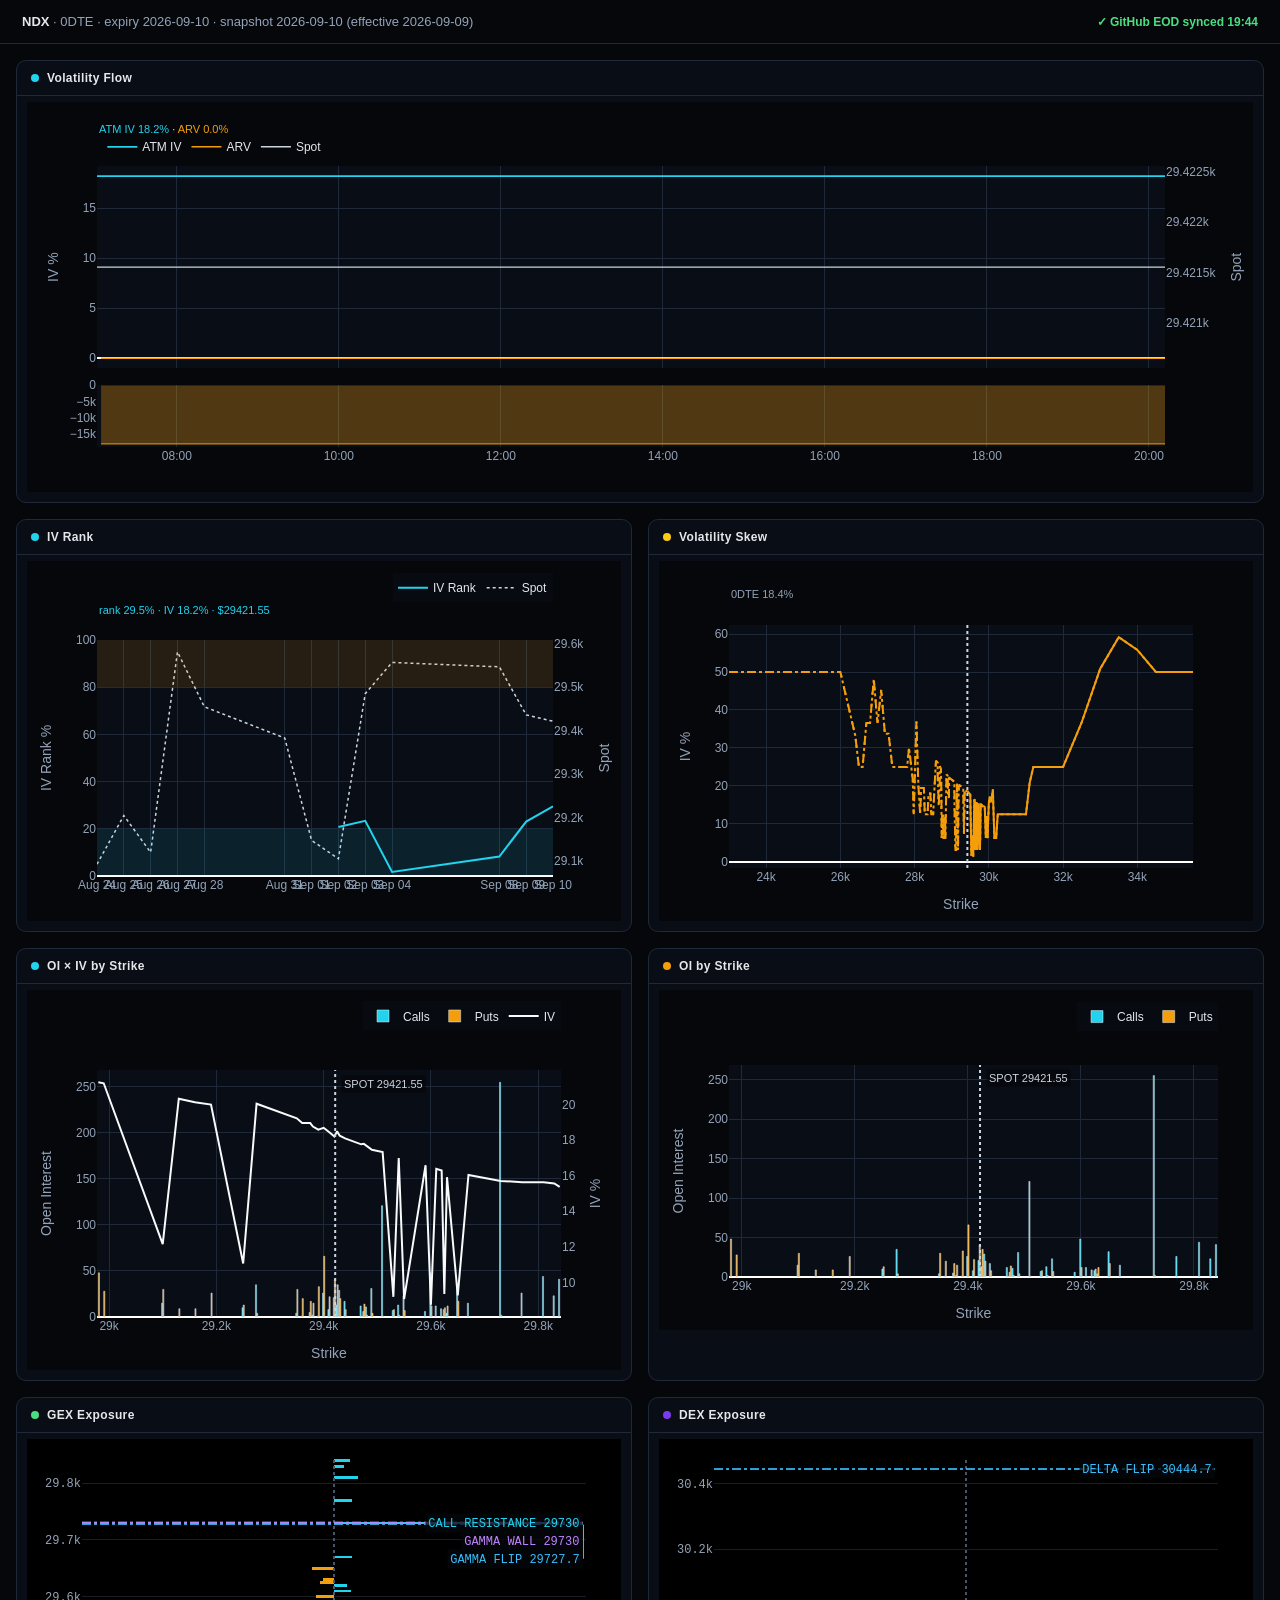
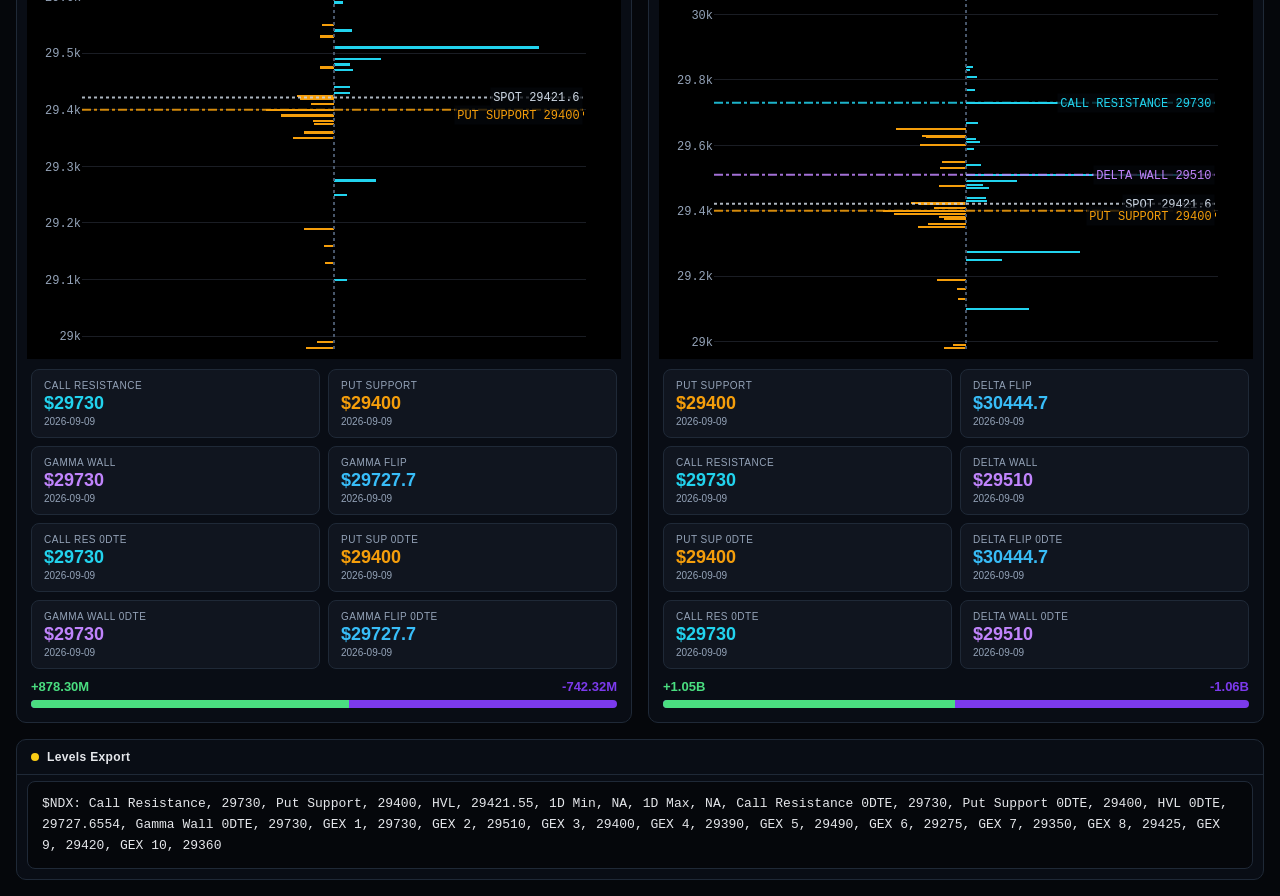
